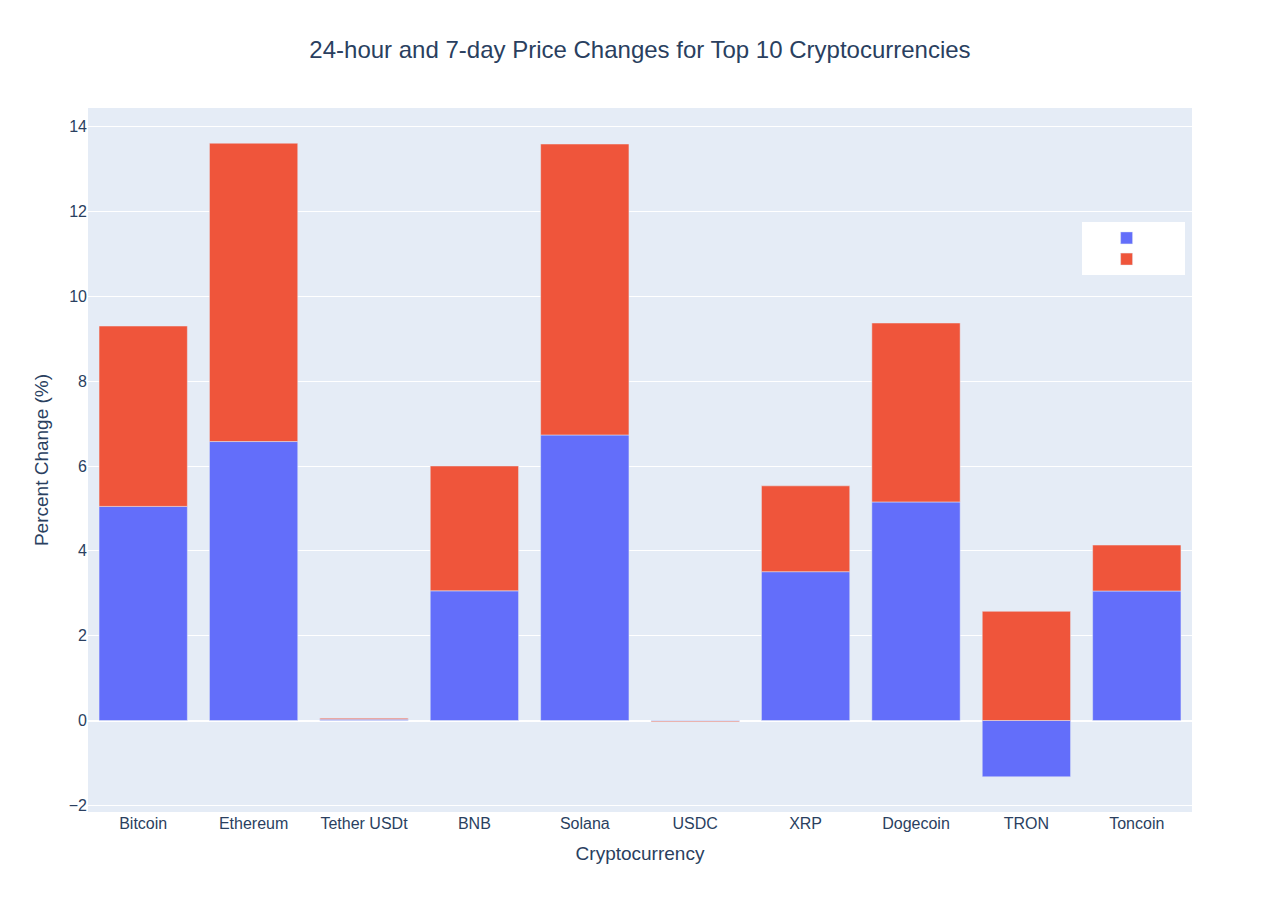
==== crypto_price_changes.html @ 8aa9a709 "pushing changes photo and heatmap" ====
<html>
<head><meta charset="utf-8" /></head>
<body>
    <div>                        <script type="text/javascript">window.PlotlyConfig = {MathJaxConfig: 'local'};</script>
        <script type="text/javascript">/**
* plotly.js v2.32.0
* Copyright 2012-2024, Plotly, Inc.
* All rights reserved.
* Licensed under the MIT license
*/
/*! For license information please see plotly.min.js.LICENSE.txt */
!function(t,e){"object"==typeof exports&&"object"==typeof module?module.exports=e():"function"==typeof define&&define.amd?define([],e):"object"==typeof exports?exports.Plotly=e():t.Plotly=e()}(self,(function(){return function(){var t={79288:function(t,e,r){"use strict";var n=r(3400),i={"X,X div":'direction:ltr;font-family:"Open Sans",verdana,arial,sans-serif;margin:0;padding:0;',"X input,X button":'font-family:"Open Sans",verdana,arial,sans-serif;',"X input:focus,X button:focus":"outline:none;","X a":"text-decoration:none;","X a:hover":"text-decoration:none;","X .crisp":"shape-rendering:crispEdges;","X .user-select-none":"-webkit-user-select:none;-moz-user-select:none;-ms-user-select:none;-o-user-select:none;user-select:none;","X svg":"overflow:hidden;","X svg a":"fill:#447adb;","X svg a:hover":"fill:#3c6dc5;","X .main-svg":"position:absolute;top:0;left:0;pointer-events:none;","X .main-svg .draglayer":"pointer-events:all;","X .cursor-default":"cursor:default;","X .cursor-pointer":"cursor:pointer;","X .cursor-crosshair":"cursor:crosshair;","X .cursor-move":"cursor:move;","X .cursor-col-resize":"cursor:col-resize;","X .cursor-row-resize":"cursor:row-resize;","X .cursor-ns-resize":"cursor:ns-resize;","X .cursor-ew-resize":"cursor:ew-resize;","X .cursor-sw-resize":"cursor:sw-resize;","X .cursor-s-resize":"cursor:s-resize;","X .cursor-se-resize":"cursor:se-resize;","X .cursor-w-resize":"cursor:w-resize;","X .cursor-e-resize":"cursor:e-resize;","X .cursor-nw-resize":"cursor:nw-resize;","X .cursor-n-resize":"cursor:n-resize;","X .cursor-ne-resize":"cursor:ne-resize;","X .cursor-grab":"cursor:-webkit-grab;cursor:grab;","X .modebar":"position:absolute;top:2px;right:2px;","X .ease-bg":"-webkit-transition:background-color .3s ease 0s;-moz-transition:background-color .3s ease 0s;-ms-transition:background-color .3s ease 0s;-o-transition:background-color .3s ease 0s;transition:background-color .3s ease 0s;","X .modebar--hover>:not(.watermark)":"opacity:0;-webkit-transition:opacity .3s ease 0s;-moz-transition:opacity .3s ease 0s;-ms-transition:opacity .3s ease 0s;-o-transition:opacity .3s ease 0s;transition:opacity .3s ease 0s;","X:hover .modebar--hover .modebar-group":"opacity:1;","X .modebar-group":"float:left;display:inline-block;box-sizing:border-box;padding-left:8px;position:relative;vertical-align:middle;white-space:nowrap;","X .modebar-btn":"position:relative;font-size:16px;padding:3px 4px;height:22px;cursor:pointer;line-height:normal;box-sizing:border-box;","X .modebar-btn svg":"position:relative;top:2px;","X .modebar.vertical":"display:flex;flex-direction:column;flex-wrap:wrap;align-content:flex-end;max-height:100%;","X .modebar.vertical svg":"top:-1px;","X .modebar.vertical .modebar-group":"display:block;float:none;padding-left:0px;padding-bottom:8px;","X .modebar.vertical .modebar-group .modebar-btn":"display:block;text-align:center;","X [data-title]:before,X [data-title]:after":"position:absolute;-webkit-transform:translate3d(0, 0, 0);-moz-transform:translate3d(0, 0, 0);-ms-transform:translate3d(0, 0, 0);-o-transform:translate3d(0, 0, 0);transform:translate3d(0, 0, 0);display:none;opacity:0;z-index:1001;pointer-events:none;top:110%;right:50%;","X [data-title]:hover:before,X [data-title]:hover:after":"display:block;opacity:1;","X [data-title]:before":'content:"";position:absolute;background:rgba(0,0,0,0);border:6px solid rgba(0,0,0,0);z-index:1002;margin-top:-12px;border-bottom-color:#69738a;margin-right:-6px;',"X [data-title]:after":"content:attr(data-title);background:#69738a;color:#fff;padding:8px 10px;font-size:12px;line-height:12px;white-space:nowrap;margin-right:-18px;border-radius:2px;","X .vertical [data-title]:before,X .vertical [data-title]:after":"top:0%;right:200%;","X .vertical [data-title]:before":"border:6px solid rgba(0,0,0,0);border-left-color:#69738a;margin-top:8px;margin-right:-30px;",Y:'font-family:"Open Sans",verdana,arial,sans-serif;position:fixed;top:50px;right:20px;z-index:10000;font-size:10pt;max-width:180px;',"Y p":"margin:0;","Y .notifier-note":"min-width:180px;max-width:250px;border:1px solid #fff;z-index:3000;margin:0;background-color:#8c97af;background-color:rgba(140,151,175,.9);color:#fff;padding:10px;overflow-wrap:break-word;word-wrap:break-word;-ms-hyphens:auto;-webkit-hyphens:auto;hyphens:auto;","Y .notifier-close":"color:#fff;opacity:.8;float:right;padding:0 5px;background:none;border:none;font-size:20px;font-weight:bold;line-height:20px;","Y .notifier-close:hover":"color:#444;text-decoration:none;cursor:pointer;"};for(var a in i){var o=a.replace(/^,/," ,").replace(/X/g,".js-plotly-plot .plotly").replace(/Y/g,".plotly-notifier");n.addStyleRule(o,i[a])}},86712:function(t,e,r){"use strict";t.exports=r(84224)},37240:function(t,e,r){"use strict";t.exports=r(51132)},29744:function(t,e,r){"use strict";t.exports=r(94456)},29352:function(t,e,r){"use strict";t.exports=r(67244)},96144:function(t,e,r){"use strict";t.exports=r(97776)},53219:function(t,e,r){"use strict";t.exports=r(61712)},4624:function(t,e,r){"use strict";t.exports=r(95856)},54543:function(t,e,r){"use strict";t.exports=r(54272)},45e3:function(t,e,r){"use strict";t.exports=r(85404)},62300:function(t,e,r){"use strict";t.exports=r(26048)},6920:function(t,e,r){"use strict";t.exports=r(66240)},10264:function(t,e,r){"use strict";t.exports=r(40448)},32016:function(t,e,r){"use strict";t.exports=r(64884)},27528:function(t,e,r){"use strict";t.exports=r(15088)},75556:function(t,e,r){"use strict";t.exports=r(76744)},39204:function(t,e,r){"use strict";t.exports=r(94704)},73996:function(t,e,r){"use strict";t.exports=r(62396)},16489:function(t,e,r){"use strict";t.exports=r(32028)},5e3:function(t,e,r){"use strict";t.exports=r(81932)},77280:function(t,e,r){"use strict";t.exports=r(45536)},33992:function(t,e,r){"use strict";t.exports=r(42600)},17600:function(t,e,r){"use strict";t.exports=r(21536)},49116:function(t,e,r){"use strict";t.exports=r(65664)},46808:function(t,e,r){"use strict";t.exports=r(29044)},36168:function(t,e,r){"use strict";t.exports=r(48928)},13792:function(t,e,r){"use strict";var n=r(32016);n.register([r(37240),r(29352),r(5e3),r(33992),r(17600),r(49116),r(6920),r(67484),r(79440),r(39204),r(83096),r(36168),r(20260),r(63560),r(65832),r(46808),r(73996),r(48824),r(89904),r(25120),r(13752),r(4340),r(62300),r(29800),r(8363),r(54543),r(86636),r(42192),r(32140),r(77280),r(89296),r(56816),r(70192),r(45e3),r(27528),r(84764),r(3920),r(50248),r(4624),r(69967),r(10264),r(86152),r(53219),r(81604),r(63796),r(29744),r(89336),r(86712),r(75556),r(16489),r(97312),r(96144)]),t.exports=n},3920:function(t,e,r){"use strict";t.exports=r(43480)},25120:function(t,e,r){"use strict";t.exports=r(6296)},4340:function(t,e,r){"use strict";t.exports=r(7404)},86152:function(t,e,r){"use strict";t.exports=r(65456)},56816:function(t,e,r){"use strict";t.exports=r(22020)},89296:function(t,e,r){"use strict";t.exports=r(29928)},20260:function(t,e,r){"use strict";t.exports=r(75792)},32140:function(t,e,r){"use strict";t.exports=r(156)},84764:function(t,e,r){"use strict";t.exports=r(45499)},48824:function(t,e,r){"use strict";t.exports=r(3296)},69967:function(t,e,r){"use strict";t.exports=r(4184)},8363:function(t,e,r){"use strict";t.exports=r(36952)},86636:function(t,e,r){"use strict";t.exports=r(38983)},70192:function(t,e,r){"use strict";t.exports=r(11572)},81604:function(t,e,r){"use strict";t.exports=r(76924)},63796:function(t,e,r){"use strict";t.exports=r(62944)},89336:function(t,e,r){"use strict";t.exports=r(95443)},67484:function(t,e,r){"use strict";t.exports=r(34864)},97312:function(t,e,r){"use strict";t.exports=r(76272)},42192:function(t,e,r){"use strict";t.exports=r(97924)},29800:function(t,e,r){"use strict";t.exports=r(15436)},63560:function(t,e,r){"use strict";t.exports=r(5621)},89904:function(t,e,r){"use strict";t.exports=r(91304)},50248:function(t,e,r){"use strict";t.exports=r(41724)},65832:function(t,e,r){"use strict";t.exports=r(31991)},79440:function(t,e,r){"use strict";t.exports=r(22869)},13752:function(t,e,r){"use strict";t.exports=r(67776)},83096:function(t,e,r){"use strict";t.exports=r(95952)},72196:function(t){"use strict";t.exports=[{path:"",backoff:0},{path:"M-2.4,-3V3L0.6,0Z",backoff:.6},{path:"M-3.7,-2.5V2.5L1.3,0Z",backoff:1.3},{path:"M-4.45,-3L-1.65,-0.2V0.2L-4.45,3L1.55,0Z",backoff:1.55},{path:"M-2.2,-2.2L-0.2,-0.2V0.2L-2.2,2.2L-1.4,3L1.6,0L-1.4,-3Z",backoff:1.6},{path:"M-4.4,-2.1L-0.6,-0.2V0.2L-4.4,2.1L-4,3L2,0L-4,-3Z",backoff:2},{path:"M2,0A2,2 0 1,1 0,-2A2,2 0 0,1 2,0Z",backoff:0,noRotate:!0},{path:"M2,2V-2H-2V2Z",backoff:0,noRotate:!0}]},13916:function(t,e,r){"use strict";var n=r(72196),i=r(25376),a=r(33816),o=r(31780).templatedArray;r(36208),t.exports=o("annotation",{visible:{valType:"boolean",dflt:!0,editType:"calc+arraydraw"},text:{valType:"string",editType:"calc+arraydraw"},textangle:{valType:"angle",dflt:0,editType:"calc+arraydraw"},font:i({editType:"calc+arraydraw",colorEditType:"arraydraw"}),width:{valType:"number",min:1,dflt:null,editType:"calc+arraydraw"},height:{valType:"number",min:1,dflt:null,editType:"calc+arraydraw"},opacity:{valType:"number",min:0,max:1,dflt:1,editType:"arraydraw"},align:{valType:"enumerated",values:["left","center","right"],dflt:"center",editType:"arraydraw"},valign:{valType:"enumerated",values:["top","middle","bottom"],dflt:"middle",editType:"arraydraw"},bgcolor:{valType:"color",dflt:"rgba(0,0,0,0)",editType:"arraydraw"},bordercolor:{valType:"color",dflt:"rgba(0,0,0,0)",editType:"arraydraw"},borderpad:{valType:"number",min:0,dflt:1,editType:"calc+arraydraw"},borderwidth:{valType:"number",min:0,dflt:1,editType:"calc+arraydraw"},showarrow:{valType:"boolean",dflt:!0,editType:"calc+arraydraw"},arrowcolor:{valType:"color",editType:"arraydraw"},arrowhead:{valType:"integer",min:0,max:n.length,dflt:1,editType:"arraydraw"},startarrowhead:{valType:"integer",min:0,max:n.length,dflt:1,editType:"arraydraw"},arrowside:{valType:"flaglist",flags:["end","start"],extras:["none"],dflt:"end",editType:"arraydraw"},arrowsize:{valType:"number",min:.3,dflt:1,editType:"calc+arraydraw"},startarrowsize:{valType:"number",min:.3,dflt:1,editType:"calc+arraydraw"},arrowwidth:{valType:"number",min:.1,editType:"calc+arraydraw"},standoff:{valType:"number",min:0,dflt:0,editType:"calc+arraydraw"},startstandoff:{valType:"number",min:0,dflt:0,editType:"calc+arraydraw"},ax:{valType:"any",editType:"calc+arraydraw"},ay:{valType:"any",editType:"calc+arraydraw"},axref:{valType:"enumerated",dflt:"pixel",values:["pixel",a.idRegex.x.toString()],editType:"calc"},ayref:{valType:"enumerated",dflt:"pixel",values:["pixel",a.idRegex.y.toString()],editType:"calc"},xref:{valType:"enumerated",values:["paper",a.idRegex.x.toString()],editType:"calc"},x:{valType:"any",editType:"calc+arraydraw"},xanchor:{valType:"enumerated",values:["auto","left","center","right"],dflt:"auto",editType:"calc+arraydraw"},xshift:{valType:"number",dflt:0,editType:"calc+arraydraw"},yref:{valType:"enumerated",values:["paper",a.idRegex.y.toString()],editType:"calc"},y:{valType:"any",editType:"calc+arraydraw"},yanchor:{valType:"enumerated",values:["auto","top","middle","bottom"],dflt:"auto",editType:"calc+arraydraw"},yshift:{valType:"number",dflt:0,editType:"calc+arraydraw"},clicktoshow:{valType:"enumerated",values:[!1,"onoff","onout"],dflt:!1,editType:"arraydraw"},xclick:{valType:"any",editType:"arraydraw"},yclick:{valType:"any",editType:"arraydraw"},hovertext:{valType:"string",editType:"arraydraw"},hoverlabel:{bgcolor:{valType:"color",editType:"arraydraw"},bordercolor:{valType:"color",editType:"arraydraw"},font:i({editType:"arraydraw"}),editType:"arraydraw"},captureevents:{valType:"boolean",editType:"arraydraw"},editType:"calc",_deprecated:{ref:{valType:"string",editType:"calc"}}})},90272:function(t,e,r){"use strict";var n=r(3400),i=r(54460),a=r(23816).draw;function o(t){var e=t._fullLayout;n.filterVisible(e.annotations).forEach((function(e){var r=i.getFromId(t,e.xref),n=i.getFromId(t,e.yref),a=i.getRefType(e.xref),o=i.getRefType(e.yref);e._extremes={},"range"===a&&s(e,r),"range"===o&&s(e,n)}))}function s(t,e){var r,n=e._id,a=n.charAt(0),o=t[a],s=t["a"+a],l=t[a+"ref"],u=t["a"+a+"ref"],c=t["_"+a+"padplus"],f=t["_"+a+"padminus"],h={x:1,y:-1}[a]*t[a+"shift"],p=3*t.arrowsize*t.arrowwidth||0,d=p+h,v=p-h,g=3*t.startarrowsize*t.arrowwidth||0,y=g+h,m=g-h;if(u===l){var x=i.findExtremes(e,[e.r2c(o)],{ppadplus:d,ppadminus:v}),b=i.findExtremes(e,[e.r2c(s)],{ppadplus:Math.max(c,y),ppadminus:Math.max(f,m)});r={min:[x.min[0],b.min[0]],max:[x.max[0],b.max[0]]}}else y=s?y+s:y,m=s?m-s:m,r=i.findExtremes(e,[e.r2c(o)],{ppadplus:Math.max(c,d,y),ppadminus:Math.max(f,v,m)});t._extremes[n]=r}t.exports=function(t){var e=t._fullLayout;if(n.filterVisible(e.annotations).length&&t._fullData.length)return n.syncOrAsync([a,o],t)}},42300:function(t,e,r){"use strict";var n=r(3400),i=r(24040),a=r(31780).arrayEditor;function o(t,e){var r,n,i,a,o,l,u,c=t._fullLayout.annotations,f=[],h=[],p=[],d=(e||[]).length;for(r=0;r<c.length;r++)if(a=(i=c[r]).clicktoshow){for(n=0;n<d;n++)if(l=(o=e[n]).xaxis,u=o.yaxis,l._id===i.xref&&u._id===i.yref&&l.d2r(o.x)===s(i._xclick,l)&&u.d2r(o.y)===s(i._yclick,u)){(i.visible?"onout"===a?h:p:f).push(r);break}n===d&&i.visible&&"onout"===a&&h.push(r)}return{on:f,off:h,explicitOff:p}}function s(t,e){return"log"===e.type?e.l2r(t):e.d2r(t)}t.exports={hasClickToShow:function(t,e){var r=o(t,e);return r.on.length>0||r.explicitOff.length>0},onClick:function(t,e){var r,s,l=o(t,e),u=l.on,c=l.off.concat(l.explicitOff),f={},h=t._fullLayout.annotations;if(u.length||c.length){for(r=0;r<u.length;r++)(s=a(t.layout,"annotations",h[u[r]])).modifyItem("visible",!0),n.extendFlat(f,s.getUpdateObj());for(r=0;r<c.length;r++)(s=a(t.layout,"annotations",h[c[r]])).modifyItem("visible",!1),n.extendFlat(f,s.getUpdateObj());return i.call("update",t,{},f)}}}},87192:function(t,e,r){"use strict";var n=r(3400),i=r(76308);t.exports=function(t,e,r,a){a("opacity");var o=a("bgcolor"),s=a("bordercolor"),l=i.opacity(s);a("borderpad");var u=a("borderwidth"),c=a("showarrow");if(a("text",c?" ":r._dfltTitle.annotation),a("textangle"),n.coerceFont(a,"font",r.font),a("width"),a("align"),a("height")&&a("valign"),c){var f,h,p=a("arrowside");-1!==p.indexOf("end")&&(f=a("arrowhead"),h=a("arrowsize")),-1!==p.indexOf("start")&&(a("startarrowhead",f),a("startarrowsize",h)),a("arrowcolor",l?e.bordercolor:i.defaultLine),a("arrowwidth",2*(l&&u||1)),a("standoff"),a("startstandoff")}var d=a("hovertext"),v=r.hoverlabel||{};if(d){var g=a("hoverlabel.bgcolor",v.bgcolor||(i.opacity(o)?i.rgb(o):i.defaultLine)),y=a("hoverlabel.bordercolor",v.bordercolor||i.contrast(g)),m=n.extendFlat({},v.font);m.color||(m.color=y),n.coerceFont(a,"hoverlabel.font",m)}a("captureevents",!!d)}},26828:function(t,e,r){"use strict";var n=r(38248),i=r(36896);t.exports=function(t,e,r,a){e=e||{};var o="log"===r&&"linear"===e.type,s="linear"===r&&"log"===e.type;if(o||s)for(var l,u,c=t._fullLayout.annotations,f=e._id.charAt(0),h=0;h<c.length;h++)l=c[h],u="annotations["+h+"].",l[f+"ref"]===e._id&&p(f),l["a"+f+"ref"]===e._id&&p("a"+f);function p(t){var r=l[t],s=null;s=o?i(r,e.range):Math.pow(10,r),n(s)||(s=null),a(u+t,s)}}},45216:function(t,e,r){"use strict";var n=r(3400),i=r(54460),a=r(51272),o=r(87192),s=r(13916);function l(t,e,r){function a(r,i){return n.coerce(t,e,s,r,i)}var l=a("visible"),u=a("clicktoshow");if(l||u){o(t,e,r,a);for(var c=e.showarrow,f=["x","y"],h=[-10,-30],p={_fullLayout:r},d=0;d<2;d++){var v=f[d],g=i.coerceRef(t,e,p,v,"","paper");if("paper"!==g&&i.getFromId(p,g)._annIndices.push(e._index),i.coercePosition(e,p,a,g,v,.5),c){var y="a"+v,m=i.coerceRef(t,e,p,y,"pixel",["pixel","paper"]);"pixel"!==m&&m!==g&&(m=e[y]="pixel");var x="pixel"===m?h[d]:.4;i.coercePosition(e,p,a,m,y,x)}a(v+"anchor"),a(v+"shift")}if(n.noneOrAll(t,e,["x","y"]),c&&n.noneOrAll(t,e,["ax","ay"]),u){var b=a("xclick"),_=a("yclick");e._xclick=void 0===b?e.x:i.cleanPosition(b,p,e.xref),e._yclick=void 0===_?e.y:i.cleanPosition(_,p,e.yref)}}}t.exports=function(t,e){a(t,e,{name:"annotations",handleItemDefaults:l})}},23816:function(t,e,r){"use strict";var n=r(33428),i=r(24040),a=r(7316),o=r(3400),s=o.strTranslate,l=r(54460),u=r(76308),c=r(43616),f=r(93024),h=r(72736),p=r(93972),d=r(86476),v=r(31780).arrayEditor,g=r(33652);function y(t,e){var r=t._fullLayout.annotations[e]||{},n=l.getFromId(t,r.xref),i=l.getFromId(t,r.yref);n&&n.setScale(),i&&i.setScale(),x(t,r,e,!1,n,i)}function m(t,e,r,n,i){var a=i[r],o=i[r+"ref"],s=-1!==r.indexOf("y"),u="domain"===l.getRefType(o),c=s?n.h:n.w;return t?u?a+(s?-e:e)/t._length:t.p2r(t.r2p(a)+e):a+(s?-e:e)/c}function x(t,e,r,a,y,x){var b,_,w=t._fullLayout,T=t._fullLayout._size,k=t._context.edits;a?(b="annotation-"+a,_=a+".annotations"):(b="annotation",_="annotations");var A=v(t.layout,_,e),M=A.modifyBase,S=A.modifyItem,E=A.getUpdateObj;w._infolayer.selectAll("."+b+'[data-index="'+r+'"]').remove();var L="clip"+w._uid+"_ann"+r;if(e._input&&!1!==e.visible){var C={x:{},y:{}},P=+e.textangle||0,O=w._infolayer.append("g").classed(b,!0).attr("data-index",String(r)).style("opacity",e.opacity),I=O.append("g").classed("annotation-text-g",!0),z=k[e.showarrow?"annotationTail":"annotationPosition"],D=e.captureevents||k.annotationText||z,R=I.append("g").style("pointer-events",D?"all":null).call(p,"pointer").on("click",(function(){t._dragging=!1,t.emit("plotly_clickannotation",W(n.event))}));e.hovertext&&R.on("mouseover",(function(){var r=e.hoverlabel,n=r.font,i=this.getBoundingClientRect(),a=t.getBoundingClientRect();f.loneHover({x0:i.left-a.left,x1:i.right-a.left,y:(i.top+i.bottom)/2-a.top,text:e.hovertext,color:r.bgcolor,borderColor:r.bordercolor,fontFamily:n.family,fontSize:n.size,fontColor:n.color,fontWeight:n.weight,fontStyle:n.style,fontVariant:n.variant},{container:w._hoverlayer.node(),outerContainer:w._paper.node(),gd:t})})).on("mouseout",(function(){f.loneUnhover(w._hoverlayer.node())}));var F=e.borderwidth,B=e.borderpad,N=F+B,j=R.append("rect").attr("class","bg").style("stroke-width",F+"px").call(u.stroke,e.bordercolor).call(u.fill,e.bgcolor),U=e.width||e.height,V=w._topclips.selectAll("#"+L).data(U?[0]:[]);V.enter().append("clipPath").classed("annclip",!0).attr("id",L).append("rect"),V.exit().remove();var q=e.font,H=w._meta?o.templateString(e.text,w._meta):e.text,G=R.append("text").classed("annotation-text",!0).text(H);k.annotationText?G.call(h.makeEditable,{delegate:R,gd:t}).call(Y).on("edit",(function(r){e.text=r,this.call(Y),S("text",r),y&&y.autorange&&M(y._name+".autorange",!0),x&&x.autorange&&M(x._name+".autorange",!0),i.call("_guiRelayout",t,E())})):G.call(Y)}else n.selectAll("#"+L).remove();function W(t){var n={index:r,annotation:e._input,fullAnnotation:e,event:t};return a&&(n.subplotId=a),n}function Y(r){return r.call(c.font,q).attr({"text-anchor":{left:"start",right:"end"}[e.align]||"middle"}),h.convertToTspans(r,t,X),r}function X(){var r=G.selectAll("a");1===r.size()&&r.text()===G.text()&&R.insert("a",":first-child").attr({"xlink:xlink:href":r.attr("xlink:href"),"xlink:xlink:show":r.attr("xlink:show")}).style({cursor:"pointer"}).node().appendChild(j.node());var n=R.select(".annotation-text-math-group"),f=!n.empty(),v=c.bBox((f?n:G).node()),b=v.width,_=v.height,A=e.width||b,D=e.height||_,B=Math.round(A+2*N),q=Math.round(D+2*N);function H(t,e){return"auto"===e&&(e=t<1/3?"left":t>2/3?"right":"center"),{center:0,middle:0,left:.5,bottom:-.5,right:-.5,top:.5}[e]}for(var Y=!1,X=["x","y"],Z=0;Z<X.length;Z++){var K,J,$,Q,tt,et=X[Z],rt=e[et+"ref"]||et,nt=e["a"+et+"ref"],it={x:y,y:x}[et],at=(P+("x"===et?0:-90))*Math.PI/180,ot=B*Math.cos(at),st=q*Math.sin(at),lt=Math.abs(ot)+Math.abs(st),ut=e[et+"anchor"],ct=e[et+"shift"]*("x"===et?1:-1),ft=C[et],ht=l.getRefType(rt);if(it&&"domain"!==ht){var pt=it.r2fraction(e[et]);(pt<0||pt>1)&&(nt===rt?((pt=it.r2fraction(e["a"+et]))<0||pt>1)&&(Y=!0):Y=!0),K=it._offset+it.r2p(e[et]),Q=.5}else{var dt="domain"===ht;"x"===et?($=e[et],K=dt?it._offset+it._length*$:K=T.l+T.w*$):($=1-e[et],K=dt?it._offset+it._length*$:K=T.t+T.h*$),Q=e.showarrow?.5:$}if(e.showarrow){ft.head=K;var vt=e["a"+et];if(tt=ot*H(.5,e.xanchor)-st*H(.5,e.yanchor),nt===rt){var gt=l.getRefType(nt);"domain"===gt?("y"===et&&(vt=1-vt),ft.tail=it._offset+it._length*vt):"paper"===gt?"y"===et?(vt=1-vt,ft.tail=T.t+T.h*vt):ft.tail=T.l+T.w*vt:ft.tail=it._offset+it.r2p(vt),J=tt}else ft.tail=K+vt,J=tt+vt;ft.text=ft.tail+tt;var yt=w["x"===et?"width":"height"];if("paper"===rt&&(ft.head=o.constrain(ft.head,1,yt-1)),"pixel"===nt){var mt=-Math.max(ft.tail-3,ft.text),xt=Math.min(ft.tail+3,ft.text)-yt;mt>0?(ft.tail+=mt,ft.text+=mt):xt>0&&(ft.tail-=xt,ft.text-=xt)}ft.tail+=ct,ft.head+=ct}else J=tt=lt*H(Q,ut),ft.text=K+tt;ft.text+=ct,tt+=ct,J+=ct,e["_"+et+"padplus"]=lt/2+J,e["_"+et+"padminus"]=lt/2-J,e["_"+et+"size"]=lt,e["_"+et+"shift"]=tt}if(Y)R.remove();else{var bt=0,_t=0;if("left"!==e.align&&(bt=(A-b)*("center"===e.align?.5:1)),"top"!==e.valign&&(_t=(D-_)*("middle"===e.valign?.5:1)),f)n.select("svg").attr({x:N+bt-1,y:N+_t}).call(c.setClipUrl,U?L:null,t);else{var wt=N+_t-v.top,Tt=N+bt-v.left;G.call(h.positionText,Tt,wt).call(c.setClipUrl,U?L:null,t)}V.select("rect").call(c.setRect,N,N,A,D),j.call(c.setRect,F/2,F/2,B-F,q-F),R.call(c.setTranslate,Math.round(C.x.text-B/2),Math.round(C.y.text-q/2)),I.attr({transform:"rotate("+P+","+C.x.text+","+C.y.text+")"});var kt,At=function(r,n){O.selectAll(".annotation-arrow-g").remove();var l=C.x.head,f=C.y.head,h=C.x.tail+r,p=C.y.tail+n,v=C.x.text+r,b=C.y.text+n,_=o.rotationXYMatrix(P,v,b),w=o.apply2DTransform(_),A=o.apply2DTransform2(_),L=+j.attr("width"),z=+j.attr("height"),D=v-.5*L,F=D+L,B=b-.5*z,N=B+z,U=[[D,B,D,N],[D,N,F,N],[F,N,F,B],[F,B,D,B]].map(A);if(!U.reduce((function(t,e){return t^!!o.segmentsIntersect(l,f,l+1e6,f+1e6,e[0],e[1],e[2],e[3])}),!1)){U.forEach((function(t){var e=o.segmentsIntersect(h,p,l,f,t[0],t[1],t[2],t[3]);e&&(h=e.x,p=e.y)}));var V=e.arrowwidth,q=e.arrowcolor,H=e.arrowside,G=O.append("g").style({opacity:u.opacity(q)}).classed("annotation-arrow-g",!0),W=G.append("path").attr("d","M"+h+","+p+"L"+l+","+f).style("stroke-width",V+"px").call(u.stroke,u.rgb(q));if(g(W,H,e),k.annotationPosition&&W.node().parentNode&&!a){var Y=l,X=f;if(e.standoff){var Z=Math.sqrt(Math.pow(l-h,2)+Math.pow(f-p,2));Y+=e.standoff*(h-l)/Z,X+=e.standoff*(p-f)/Z}var K,J,$=G.append("path").classed("annotation-arrow",!0).classed("anndrag",!0).classed("cursor-move",!0).attr({d:"M3,3H-3V-3H3ZM0,0L"+(h-Y)+","+(p-X),transform:s(Y,X)}).style("stroke-width",V+6+"px").call(u.stroke,"rgba(0,0,0,0)").call(u.fill,"rgba(0,0,0,0)");d.init({element:$.node(),gd:t,prepFn:function(){var t=c.getTranslate(R);K=t.x,J=t.y,y&&y.autorange&&M(y._name+".autorange",!0),x&&x.autorange&&M(x._name+".autorange",!0)},moveFn:function(t,r){var n=w(K,J),i=n[0]+t,a=n[1]+r;R.call(c.setTranslate,i,a),S("x",m(y,t,"x",T,e)),S("y",m(x,r,"y",T,e)),e.axref===e.xref&&S("ax",m(y,t,"ax",T,e)),e.ayref===e.yref&&S("ay",m(x,r,"ay",T,e)),G.attr("transform",s(t,r)),I.attr({transform:"rotate("+P+","+i+","+a+")"})},doneFn:function(){i.call("_guiRelayout",t,E());var e=document.querySelector(".js-notes-box-panel");e&&e.redraw(e.selectedObj)}})}}};e.showarrow&&At(0,0),z&&d.init({element:R.node(),gd:t,prepFn:function(){kt=I.attr("transform")},moveFn:function(t,r){var n="pointer";if(e.showarrow)e.axref===e.xref?S("ax",m(y,t,"ax",T,e)):S("ax",e.ax+t),e.ayref===e.yref?S("ay",m(x,r,"ay",T.w,e)):S("ay",e.ay+r),At(t,r);else{if(a)return;var i,o;if(y)i=m(y,t,"x",T,e);else{var l=e._xsize/T.w,u=e.x+(e._xshift-e.xshift)/T.w-l/2;i=d.align(u+t/T.w,l,0,1,e.xanchor)}if(x)o=m(x,r,"y",T,e);else{var c=e._ysize/T.h,f=e.y-(e._yshift+e.yshift)/T.h-c/2;o=d.align(f-r/T.h,c,0,1,e.yanchor)}S("x",i),S("y",o),y&&x||(n=d.getCursor(y?.5:i,x?.5:o,e.xanchor,e.yanchor))}I.attr({transform:s(t,r)+kt}),p(R,n)},clickFn:function(r,n){e.captureevents&&t.emit("plotly_clickannotation",W(n))},doneFn:function(){p(R),i.call("_guiRelayout",t,E());var e=document.querySelector(".js-notes-box-panel");e&&e.redraw(e.selectedObj)}})}}}t.exports={draw:function(t){var e=t._fullLayout;e._infolayer.selectAll(".annotation").remove();for(var r=0;r<e.annotations.length;r++)e.annotations[r].visible&&y(t,r);return a.previousPromises(t)},drawOne:y,drawRaw:x}},33652:function(t,e,r){"use strict";var n=r(33428),i=r(76308),a=r(72196),o=r(3400),s=o.strScale,l=o.strRotate,u=o.strTranslate;t.exports=function(t,e,r){var o,c,f,h,p=t.node(),d=a[r.arrowhead||0],v=a[r.startarrowhead||0],g=(r.arrowwidth||1)*(r.arrowsize||1),y=(r.arrowwidth||1)*(r.startarrowsize||1),m=e.indexOf("start")>=0,x=e.indexOf("end")>=0,b=d.backoff*g+r.standoff,_=v.backoff*y+r.startstandoff;if("line"===p.nodeName){o={x:+t.attr("x1"),y:+t.attr("y1")},c={x:+t.attr("x2"),y:+t.attr("y2")};var w=o.x-c.x,T=o.y-c.y;if(h=(f=Math.atan2(T,w))+Math.PI,b&&_&&b+_>Math.sqrt(w*w+T*T))return void z();if(b){if(b*b>w*w+T*T)return void z();var k=b*Math.cos(f),A=b*Math.sin(f);c.x+=k,c.y+=A,t.attr({x2:c.x,y2:c.y})}if(_){if(_*_>w*w+T*T)return void z();var M=_*Math.cos(f),S=_*Math.sin(f);o.x-=M,o.y-=S,t.attr({x1:o.x,y1:o.y})}}else if("path"===p.nodeName){var E=p.getTotalLength(),L="";if(E<b+_)return void z();var C=p.getPointAtLength(0),P=p.getPointAtLength(.1);f=Math.atan2(C.y-P.y,C.x-P.x),o=p.getPointAtLength(Math.min(_,E)),L="0px,"+_+"px,";var O=p.getPointAtLength(E),I=p.getPointAtLength(E-.1);h=Math.atan2(O.y-I.y,O.x-I.x),c=p.getPointAtLength(Math.max(0,E-b)),L+=E-(L?_+b:b)+"px,"+E+"px",t.style("stroke-dasharray",L)}function z(){t.style("stroke-dasharray","0px,100px")}function D(e,a,o,c){e.path&&(e.noRotate&&(o=0),n.select(p.parentNode).append("path").attr({class:t.attr("class"),d:e.path,transform:u(a.x,a.y)+l(180*o/Math.PI)+s(c)}).style({fill:i.rgb(r.arrowcolor),"stroke-width":0}))}m&&D(v,o,f,y),x&&D(d,c,h,g)}},79180:function(t,e,r){"use strict";var n=r(23816),i=r(42300);t.exports={moduleType:"component",name:"annotations",layoutAttributes:r(13916),supplyLayoutDefaults:r(45216),includeBasePlot:r(36632)("annotations"),calcAutorange:r(90272),draw:n.draw,drawOne:n.drawOne,drawRaw:n.drawRaw,hasClickToShow:i.hasClickToShow,onClick:i.onClick,convertCoords:r(26828)}},45899:function(t,e,r){"use strict";var n=r(13916),i=r(67824).overrideAll,a=r(31780).templatedArray;t.exports=i(a("annotation",{visible:n.visible,x:{valType:"any"},y:{valType:"any"},z:{valType:"any"},ax:{valType:"number"},ay:{valType:"number"},xanchor:n.xanchor,xshift:n.xshift,yanchor:n.yanchor,yshift:n.yshift,text:n.text,textangle:n.textangle,font:n.font,width:n.width,height:n.height,opacity:n.opacity,align:n.align,valign:n.valign,bgcolor:n.bgcolor,bordercolor:n.bordercolor,borderpad:n.borderpad,borderwidth:n.borderwidth,showarrow:n.showarrow,arrowcolor:n.arrowcolor,arrowhead:n.arrowhead,startarrowhead:n.startarrowhead,arrowside:n.arrowside,arrowsize:n.arrowsize,startarrowsize:n.startarrowsize,arrowwidth:n.arrowwidth,standoff:n.standoff,startstandoff:n.startstandoff,hovertext:n.hovertext,hoverlabel:n.hoverlabel,captureevents:n.captureevents}),"calc","from-root")},42456:function(t,e,r){"use strict";var n=r(3400),i=r(54460);function a(t,e){var r=e.fullSceneLayout.domain,a=e.fullLayout._size,o={pdata:null,type:"linear",autorange:!1,range:[-1/0,1/0]};t._xa={},n.extendFlat(t._xa,o),i.setConvert(t._xa),t._xa._offset=a.l+r.x[0]*a.w,t._xa.l2p=function(){return.5*(1+t._pdata[0]/t._pdata[3])*a.w*(r.x[1]-r.x[0])},t._ya={},n.extendFlat(t._ya,o),i.setConvert(t._ya),t._ya._offset=a.t+(1-r.y[1])*a.h,t._ya.l2p=function(){return.5*(1-t._pdata[1]/t._pdata[3])*a.h*(r.y[1]-r.y[0])}}t.exports=function(t){for(var e=t.fullSceneLayout.annotations,r=0;r<e.length;r++)a(e[r],t);t.fullLayout._infolayer.selectAll(".annotation-"+t.id).remove()}},52808:function(t,e,r){"use strict";var n=r(3400),i=r(54460),a=r(51272),o=r(87192),s=r(45899);function l(t,e,r,a){function l(r,i){return n.coerce(t,e,s,r,i)}function u(t){var n=t+"axis",a={_fullLayout:{}};return a._fullLayout[n]=r[n],i.coercePosition(e,a,l,t,t,.5)}l("visible")&&(o(t,e,a.fullLayout,l),u("x"),u("y"),u("z"),n.noneOrAll(t,e,["x","y","z"]),e.xref="x",e.yref="y",e.zref="z",l("xanchor"),l("yanchor"),l("xshift"),l("yshift"),e.showarrow&&(e.axref="pixel",e.ayref="pixel",l("ax",-10),l("ay",-30),n.noneOrAll(t,e,["ax","ay"])))}t.exports=function(t,e,r){a(t,e,{name:"annotations",handleItemDefaults:l,fullLayout:r.fullLayout})}},71836:function(t,e,r){"use strict";var n=r(23816).drawRaw,i=r(94424),a=["x","y","z"];t.exports=function(t){for(var e=t.fullSceneLayout,r=t.dataScale,o=e.annotations,s=0;s<o.length;s++){for(var l=o[s],u=!1,c=0;c<3;c++){var f=a[c],h=l[f],p=e[f+"axis"].r2fraction(h);if(p<0||p>1){u=!0;break}}u?t.fullLayout._infolayer.select(".annotation-"+t.id+'[data-index="'+s+'"]').remove():(l._pdata=i(t.glplot.cameraParams,[e.xaxis.r2l(l.x)*r[0],e.yaxis.r2l(l.y)*r[1],e.zaxis.r2l(l.z)*r[2]]),n(t.graphDiv,l,s,t.id,l._xa,l._ya))}}},56864:function(t,e,r){"use strict";var n=r(24040),i=r(3400);t.exports={moduleType:"component",name:"annotations3d",schema:{subplots:{scene:{annotations:r(45899)}}},layoutAttributes:r(45899),handleDefaults:r(52808),includeBasePlot:function(t,e){var r=n.subplotsRegistry.gl3d;if(r)for(var a=r.attrRegex,o=Object.keys(t),s=0;s<o.length;s++){var l=o[s];a.test(l)&&(t[l].annotations||[]).length&&(i.pushUnique(e._basePlotModules,r),i.pushUnique(e._subplots.gl3d,l))}},convert:r(42456),draw:r(71836)}},54976:function(t,e,r){"use strict";t.exports=r(38700),r(15168),r(67020),r(89792),r(55668),r(65168),r(2084),r(26368),r(24747),r(65616),r(30632),r(73040),r(1104),r(51456),r(4592),r(45348)},97776:function(t,e,r){"use strict";var n=r(54976),i=r(3400),a=r(39032),o=a.EPOCHJD,s=a.ONEDAY,l={valType:"enumerated",values:i.sortObjectKeys(n.calendars),editType:"calc",dflt:"gregorian"},u=function(t,e,r,n){var a={};return a[r]=l,i.coerce(t,e,a,r,n)},c="##",f={d:{0:"dd","-":"d"},e:{0:"d","-":"d"},a:{0:"D","-":"D"},A:{0:"DD","-":"DD"},j:{0:"oo","-":"o"},W:{0:"ww","-":"w"},m:{0:"mm","-":"m"},b:{0:"M","-":"M"},B:{0:"MM","-":"MM"},y:{0:"yy","-":"yy"},Y:{0:"yyyy","-":"yyyy"},U:c,w:c,c:{0:"D M d %X yyyy","-":"D M d %X yyyy"},x:{0:"mm/dd/yyyy","-":"mm/dd/yyyy"}},h={};function p(t){var e=h[t];return e||(h[t]=n.instance(t))}function d(t){return i.extendFlat({},l,{description:t})}function v(t){return"Sets the calendar system to use with `"+t+"` date data."}var g={xcalendar:d(v("x"))},y=i.extendFlat({},g,{ycalendar:d(v("y"))}),m=i.extendFlat({},y,{zcalendar:d(v("z"))}),x=d(["Sets the calendar system to use for `range` and `tick0`","if this is a date axis. This does not set the calendar for","interpreting data on this axis, that's specified in the trace","or via the global `layout.calendar`"].join(" "));t.exports={moduleType:"component",name:"calendars",schema:{traces:{scatter:y,bar:y,box:y,heatmap:y,contour:y,histogram:y,histogram2d:y,histogram2dcontour:y,scatter3d:m,surface:m,mesh3d:m,scattergl:y,ohlc:g,candlestick:g},layout:{calendar:d(["Sets the default calendar system to use for interpreting and","displaying dates throughout the plot."].join(" "))},subplots:{xaxis:{calendar:x},yaxis:{calendar:x},scene:{xaxis:{calendar:x},yaxis:{calendar:x},zaxis:{calendar:x}},polar:{radialaxis:{calendar:x}}},transforms:{filter:{valuecalendar:d(["WARNING: All transforms are deprecated and may be removed from the API in next major version.","Sets the calendar system to use for `value`, if it is a date."].join(" ")),targetcalendar:d(["WARNING: All transforms are deprecated and may be removed from the API in next major version.","Sets the calendar system to use for `target`, if it is an","array of dates. If `target` is a string (eg *x*) we use the","corresponding trace attribute (eg `xcalendar`) if it exists,","even if `targetcalendar` is provided."].join(" "))}}},layoutAttributes:l,handleDefaults:u,handleTraceDefaults:function(t,e,r,n){for(var i=0;i<r.length;i++)u(t,e,r[i]+"calendar",n.calendar)},CANONICAL_SUNDAY:{chinese:"2000-01-02",coptic:"2000-01-03",discworld:"2000-01-03",ethiopian:"2000-01-05",hebrew:"5000-01-01",islamic:"1000-01-02",julian:"2000-01-03",mayan:"5000-01-01",nanakshahi:"1000-01-05",nepali:"2000-01-05",persian:"1000-01-01",jalali:"1000-01-01",taiwan:"1000-01-04",thai:"2000-01-04",ummalqura:"1400-01-06"},CANONICAL_TICK:{chinese:"2000-01-01",coptic:"2000-01-01",discworld:"2000-01-01",ethiopian:"2000-01-01",hebrew:"5000-01-01",islamic:"1000-01-01",julian:"2000-01-01",mayan:"5000-01-01",nanakshahi:"1000-01-01",nepali:"2000-01-01",persian:"1000-01-01",jalali:"1000-01-01",taiwan:"1000-01-01",thai:"2000-01-01",ummalqura:"1400-01-01"},DFLTRANGE:{chinese:["2000-01-01","2001-01-01"],coptic:["1700-01-01","1701-01-01"],discworld:["1800-01-01","1801-01-01"],ethiopian:["2000-01-01","2001-01-01"],hebrew:["5700-01-01","5701-01-01"],islamic:["1400-01-01","1401-01-01"],julian:["2000-01-01","2001-01-01"],mayan:["5200-01-01","5201-01-01"],nanakshahi:["0500-01-01","0501-01-01"],nepali:["2000-01-01","2001-01-01"],persian:["1400-01-01","1401-01-01"],jalali:["1400-01-01","1401-01-01"],taiwan:["0100-01-01","0101-01-01"],thai:["2500-01-01","2501-01-01"],ummalqura:["1400-01-01","1401-01-01"]},getCal:p,worldCalFmt:function(t,e,r){for(var n,i,a,l,u,h=Math.floor((e+.05)/s)+o,d=p(r).fromJD(h),v=0;-1!==(v=t.indexOf("%",v));)"0"===(n=t.charAt(v+1))||"-"===n||"_"===n?(a=3,i=t.charAt(v+2),"_"===n&&(n="-")):(i=n,n="0",a=2),(l=f[i])?(u=l===c?c:d.formatDate(l[n]),t=t.substr(0,v)+u+t.substr(v+a),v+=u.length):v+=a;return t}}},22548:function(t,e){"use strict";e.defaults=["#1f77b4","#ff7f0e","#2ca02c","#d62728","#9467bd","#8c564b","#e377c2","#7f7f7f","#bcbd22","#17becf"],e.defaultLine="#444",e.lightLine="#eee",e.background="#fff",e.borderLine="#BEC8D9",e.lightFraction=1e3/11},76308:function(t,e,r){"use strict";var n=r(49760),i=r(38248),a=r(38116).isTypedArray,o=t.exports={},s=r(22548);o.defaults=s.defaults;var l=o.defaultLine=s.defaultLine;o.lightLine=s.lightLine;var u=o.background=s.background;function c(t){if(i(t)||"string"!=typeof t)return t;var e=t.trim();if("rgb"!==e.substr(0,3))return t;var r=e.match(/^rgba?\s*\(([^()]*)\)$/);if(!r)return t;var n=r[1].trim().split(/\s*[\s,]\s*/),a="a"===e.charAt(3)&&4===n.length;if(!a&&3!==n.length)return t;for(var o=0;o<n.length;o++){if(!n[o].length)return t;if(n[o]=Number(n[o]),!(n[o]>=0))return t;if(3===o)n[o]>1&&(n[o]=1);else if(n[o]>=1)return t}var s=Math.round(255*n[0])+", "+Math.round(255*n[1])+", "+Math.round(255*n[2]);return a?"rgba("+s+", "+n[3]+")":"rgb("+s+")"}o.tinyRGB=function(t){var e=t.toRgb();return"rgb("+Math.round(e.r)+", "+Math.round(e.g)+", "+Math.round(e.b)+")"},o.rgb=function(t){return o.tinyRGB(n(t))},o.opacity=function(t){return t?n(t).getAlpha():0},o.addOpacity=function(t,e){var r=n(t).toRgb();return"rgba("+Math.round(r.r)+", "+Math.round(r.g)+", "+Math.round(r.b)+", "+e+")"},o.combine=function(t,e){var r=n(t).toRgb();if(1===r.a)return n(t).toRgbString();var i=n(e||u).toRgb(),a=1===i.a?i:{r:255*(1-i.a)+i.r*i.a,g:255*(1-i.a)+i.g*i.a,b:255*(1-i.a)+i.b*i.a},o={r:a.r*(1-r.a)+r.r*r.a,g:a.g*(1-r.a)+r.g*r.a,b:a.b*(1-r.a)+r.b*r.a};return n(o).toRgbString()},o.interpolate=function(t,e,r){var i=n(t).toRgb(),a=n(e).toRgb(),o={r:r*i.r+(1-r)*a.r,g:r*i.g+(1-r)*a.g,b:r*i.b+(1-r)*a.b};return n(o).toRgbString()},o.contrast=function(t,e,r){var i=n(t);return 1!==i.getAlpha()&&(i=n(o.combine(t,u))),(i.isDark()?e?i.lighten(e):u:r?i.darken(r):l).toString()},o.stroke=function(t,e){var r=n(e);t.style({stroke:o.tinyRGB(r),"stroke-opacity":r.getAlpha()})},o.fill=function(t,e){var r=n(e);t.style({fill:o.tinyRGB(r),"fill-opacity":r.getAlpha()})},o.clean=function(t){if(t&&"object"==typeof t){var e,r,n,i,s=Object.keys(t);for(e=0;e<s.length;e++)if(i=t[n=s[e]],"color"===n.substr(n.length-5))if(Array.isArray(i))for(r=0;r<i.length;r++)i[r]=c(i[r]);else t[n]=c(i);else if("colorscale"===n.substr(n.length-10)&&Array.isArray(i))for(r=0;r<i.length;r++)Array.isArray(i[r])&&(i[r][1]=c(i[r][1]));else if(Array.isArray(i)){var l=i[0];if(!Array.isArray(l)&&l&&"object"==typeof l)for(r=0;r<i.length;r++)o.clean(i[r])}else i&&"object"==typeof i&&!a(i)&&o.clean(i)}}},42996:function(t,e,r){"use strict";var n=r(94724),i=r(25376),a=r(92880).extendFlat,o=r(67824).overrideAll;t.exports=o({orientation:{valType:"enumerated",values:["h","v"],dflt:"v"},thicknessmode:{valType:"enumerated",values:["fraction","pixels"],dflt:"pixels"},thickness:{valType:"number",min:0,dflt:30},lenmode:{valType:"enumerated",values:["fraction","pixels"],dflt:"fraction"},len:{valType:"number",min:0,dflt:1},x:{valType:"number"},xref:{valType:"enumerated",dflt:"paper",values:["container","paper"],editType:"layoutstyle"},xanchor:{valType:"enumerated",values:["left","center","right"]},xpad:{valType:"number",min:0,dflt:10},y:{valType:"number"},yref:{valType:"enumerated",dflt:"paper",values:["container","paper"],editType:"layoutstyle"},yanchor:{valType:"enumerated",values:["top","middle","bottom"]},ypad:{valType:"number",min:0,dflt:10},outlinecolor:n.linecolor,outlinewidth:n.linewidth,bordercolor:n.linecolor,borderwidth:{valType:"number",min:0,dflt:0},bgcolor:{valType:"color",dflt:"rgba(0,0,0,0)"},tickmode:n.minor.tickmode,nticks:n.nticks,tick0:n.tick0,dtick:n.dtick,tickvals:n.tickvals,ticktext:n.ticktext,ticks:a({},n.ticks,{dflt:""}),ticklabeloverflow:a({},n.ticklabeloverflow,{}),ticklabelposition:{valType:"enumerated",values:["outside","inside","outside top","inside top","outside left","inside left","outside right","inside right","outside bottom","inside bottom"],dflt:"outside"},ticklen:n.ticklen,tickwidth:n.tickwidth,tickcolor:n.tickcolor,ticklabelstep:n.ticklabelstep,showticklabels:n.showticklabels,labelalias:n.labelalias,tickfont:i({}),tickangle:n.tickangle,tickformat:n.tickformat,tickformatstops:n.tickformatstops,tickprefix:n.tickprefix,showtickprefix:n.showtickprefix,ticksuffix:n.ticksuffix,showticksuffix:n.showticksuffix,separatethousands:n.separatethousands,exponentformat:n.exponentformat,minexponent:n.minexponent,showexponent:n.showexponent,title:{text:{valType:"string"},font:i({}),side:{valType:"enumerated",values:["right","top","bottom"]}},_deprecated:{title:{valType:"string"},titlefont:i({}),titleside:{valType:"enumerated",values:["right","top","bottom"],dflt:"top"}}},"colorbars","from-root")},63964:function(t){"use strict";t.exports={cn:{colorbar:"colorbar",cbbg:"cbbg",cbfill:"cbfill",cbfills:"cbfills",cbline:"cbline",cblines:"cblines",cbaxis:"cbaxis",cbtitleunshift:"cbtitleunshift",cbtitle:"cbtitle",cboutline:"cboutline",crisp:"crisp",jsPlaceholder:"js-placeholder"}}},64013:function(t,e,r){"use strict";var n=r(3400),i=r(31780),a=r(26332),o=r(25404),s=r(95936),l=r(42568),u=r(42996);t.exports=function(t,e,r){var c=i.newContainer(e,"colorbar"),f=t.colorbar||{};function h(t,e){return n.coerce(f,c,u,t,e)}var p=r.margin||{t:0,b:0,l:0,r:0},d=r.width-p.l-p.r,v=r.height-p.t-p.b,g="v"===h("orientation"),y=h("thicknessmode");h("thickness","fraction"===y?30/(g?d:v):30);var m=h("lenmode");h("len","fraction"===m?1:g?v:d);var x,b,_,w="paper"===h("yref"),T="paper"===h("xref"),k="left";g?(_="middle",k=T?"left":"right",x=T?1.02:1,b=.5):(_=w?"bottom":"top",k="center",x=.5,b=w?1.02:1),n.coerce(f,c,{x:{valType:"number",min:T?-2:0,max:T?3:1,dflt:x}},"x"),n.coerce(f,c,{y:{valType:"number",min:w?-2:0,max:w?3:1,dflt:b}},"y"),h("xanchor",k),h("xpad"),h("yanchor",_),h("ypad"),n.noneOrAll(f,c,["x","y"]),h("outlinecolor"),h("outlinewidth"),h("bordercolor"),h("borderwidth"),h("bgcolor");var A=n.coerce(f,c,{ticklabelposition:{valType:"enumerated",dflt:"outside",values:g?["outside","inside","outside top","inside top","outside bottom","inside bottom"]:["outside","inside","outside left","inside left","outside right","inside right"]}},"ticklabelposition");h("ticklabeloverflow",-1!==A.indexOf("inside")?"hide past domain":"hide past div"),a(f,c,h,"linear");var M=r.font,S={noAutotickangles:!0,outerTicks:!1,font:M};-1!==A.indexOf("inside")&&(S.bgColor="black"),l(f,c,h,"linear",S),s(f,c,h,"linear",S),o(f,c,h,"linear",S),h("title.text",r._dfltTitle.colorbar);var E=c.showticklabels?c.tickfont:M,L=n.extendFlat({},E,{weight:M.weight,style:M.style,variant:M.variant,color:M.color,size:n.bigFont(E.size)});n.coerceFont(h,"title.font",L),h("title.side",g?"top":"right")}},37848:function(t,e,r){"use strict";var n=r(33428),i=r(49760),a=r(7316),o=r(24040),s=r(54460),l=r(86476),u=r(3400),c=u.strTranslate,f=r(92880).extendFlat,h=r(93972),p=r(43616),d=r(76308),v=r(81668),g=r(72736),y=r(94288).flipScale,m=r(28336),x=r(37668),b=r(94724),_=r(84284),w=_.LINE_SPACING,T=_.FROM_TL,k=_.FROM_BR,A=r(63964).cn;t.exports={draw:function(t){var e=t._fullLayout._infolayer.selectAll("g."+A.colorbar).data(function(t){var e,r,n,i,a=t._fullLayout,o=t.calcdata,s=[];function l(t){return f(t,{_fillcolor:null,_line:{color:null,width:null,dash:null},_levels:{start:null,end:null,size:null},_filllevels:null,_fillgradient:null,_zrange:null})}function u(){"function"==typeof i.calc?i.calc(t,n,e):(e._fillgradient=r.reversescale?y(r.colorscale):r.colorscale,e._zrange=[r[i.min],r[i.max]])}for(var c=0;c<o.length;c++){var h=o[c];if((n=h[0].trace)._module){var p=n._module.colorbar;if(!0===n.visible&&p)for(var d=Array.isArray(p),v=d?p:[p],g=0;g<v.length;g++){var m=(i=v[g]).container;(r=m?n[m]:n)&&r.showscale&&((e=l(r.colorbar))._id="cb"+n.uid+(d&&m?"-"+m:""),e._traceIndex=n.index,e._propPrefix=(m?m+".":"")+"colorbar.",e._meta=n._meta,u(),s.push(e))}}}for(var x in a._colorAxes)if((r=a[x]).showscale){var b=a._colorAxes[x];(e=l(r.colorbar))._id="cb"+x,e._propPrefix=x+".colorbar.",e._meta=a._meta,i={min:"cmin",max:"cmax"},"heatmap"!==b[0]&&(n=b[1],i.calc=n._module.colorbar.calc),u(),s.push(e)}return s}(t),(function(t){return t._id}));e.enter().append("g").attr("class",(function(t){return t._id})).classed(A.colorbar,!0),e.each((function(e){var r=n.select(this);u.ensureSingle(r,"rect",A.cbbg),u.ensureSingle(r,"g",A.cbfills),u.ensureSingle(r,"g",A.cblines),u.ensureSingle(r,"g",A.cbaxis,(function(t){t.classed(A.crisp,!0)})),u.ensureSingle(r,"g",A.cbtitleunshift,(function(t){t.append("g").classed(A.cbtitle,!0)})),u.ensureSingle(r,"rect",A.cboutline);var y=function(t,e,r){var o="v"===e.orientation,l=e.len,h=e.lenmode,y=e.thickness,_=e.thicknessmode,M=e.outlinewidth,S=e.borderwidth,E=e.bgcolor,L=e.xanchor,C=e.yanchor,P=e.xpad,O=e.ypad,I=e.x,z=o?e.y:1-e.y,D="paper"===e.yref,R="paper"===e.xref,F=r._fullLayout,B=F._size,N=e._fillcolor,j=e._line,U=e.title,V=U.side,q=e._zrange||n.extent(("function"==typeof N?N:j.color).domain()),H="function"==typeof j.color?j.color:function(){return j.color},G="function"==typeof N?N:function(){return N},W=e._levels,Y=function(t,e,r){var n,i,a=e._levels,o=[],s=[],l=a.end+a.size/100,u=a.size,c=1.001*r[0]-.001*r[1],f=1.001*r[1]-.001*r[0];for(i=0;i<1e5&&(n=a.start+i*u,!(u>0?n>=l:n<=l));i++)n>c&&n<f&&o.push(n);if(e._fillgradient)s=[0];else if("function"==typeof e._fillcolor){var h=e._filllevels;if(h)for(l=h.end+h.size/100,u=h.size,i=0;i<1e5&&(n=h.start+i*u,!(u>0?n>=l:n<=l));i++)n>r[0]&&n<r[1]&&s.push(n);else(s=o.map((function(t){return t-a.size/2}))).push(s[s.length-1]+a.size)}else e._fillcolor&&"string"==typeof e._fillcolor&&(s=[0]);return a.size<0&&(o.reverse(),s.reverse()),{line:o,fill:s}}(0,e,q),X=Y.fill,Z=Y.line,K=Math.round(y*("fraction"===_?o?B.w:B.h:1)),J=K/(o?B.w:B.h),$=Math.round(l*("fraction"===h?o?B.h:B.w:1)),Q=$/(o?B.h:B.w),tt=R?B.w:r._fullLayout.width,et=D?B.h:r._fullLayout.height,rt=Math.round(o?I*tt+P:z*et+O),nt={center:.5,right:1}[L]||0,it={top:1,middle:.5}[C]||0,at=o?I-nt*J:z-it*J,ot=o?z-it*Q:I-nt*Q,st=Math.round(o?et*(1-ot):tt*ot);e._lenFrac=Q,e._thickFrac=J,e._uFrac=at,e._vFrac=ot;var lt=e._axis=function(t,e,r){var n=t._fullLayout,i="v"===e.orientation,a={type:"linear",range:r,tickmode:e.tickmode,nticks:e.nticks,tick0:e.tick0,dtick:e.dtick,tickvals:e.tickvals,ticktext:e.ticktext,ticks:e.ticks,ticklen:e.ticklen,tickwidth:e.tickwidth,tickcolor:e.tickcolor,showticklabels:e.showticklabels,labelalias:e.labelalias,ticklabelposition:e.ticklabelposition,ticklabeloverflow:e.ticklabeloverflow,ticklabelstep:e.ticklabelstep,tickfont:e.tickfont,tickangle:e.tickangle,tickformat:e.tickformat,exponentformat:e.exponentformat,minexponent:e.minexponent,separatethousands:e.separatethousands,showexponent:e.showexponent,showtickprefix:e.showtickprefix,tickprefix:e.tickprefix,showticksuffix:e.showticksuffix,ticksuffix:e.ticksuffix,title:e.title,showline:!0,anchor:"free",side:i?"right":"bottom",position:1},o=i?"y":"x",s={type:"linear",_id:o+e._id},l={letter:o,font:n.font,noAutotickangles:"y"===o,noHover:!0,noTickson:!0,noTicklabelmode:!0,noInsideRange:!0,calendar:n.calendar};function c(t,e){return u.coerce(a,s,b,t,e)}return m(a,s,c,l,n),x(a,s,c,l),s}(r,e,q);lt.position=J+(o?I+P/B.w:z+O/B.h);var ut=-1!==["top","bottom"].indexOf(V);if(o&&ut&&(lt.title.side=V,lt.titlex=I+P/B.w,lt.titley=ot+("top"===U.side?Q-O/B.h:O/B.h)),o||ut||(lt.title.side=V,lt.titley=z+O/B.h,lt.titlex=ot+P/B.w),j.color&&"auto"===e.tickmode){lt.tickmode="linear",lt.tick0=W.start;var ct=W.size,ft=u.constrain($/50,4,15)+1,ht=(q[1]-q[0])/((e.nticks||ft)*ct);if(ht>1){var pt=Math.pow(10,Math.floor(Math.log(ht)/Math.LN10));ct*=pt*u.roundUp(ht/pt,[2,5,10]),(Math.abs(W.start)/W.size+1e-6)%1<2e-6&&(lt.tick0=0)}lt.dtick=ct}lt.domain=o?[ot+O/B.h,ot+Q-O/B.h]:[ot+P/B.w,ot+Q-P/B.w],lt.setScale(),t.attr("transform",c(Math.round(B.l),Math.round(B.t)));var dt,vt=t.select("."+A.cbtitleunshift).attr("transform",c(-Math.round(B.l),-Math.round(B.t))),gt=lt.ticklabelposition,yt=lt.title.font.size,mt=t.select("."+A.cbaxis),xt=0,bt=0;function _t(n,i){var a={propContainer:lt,propName:e._propPrefix+"title",traceIndex:e._traceIndex,_meta:e._meta,placeholder:F._dfltTitle.colorbar,containerGroup:t.select("."+A.cbtitle)},o="h"===n.charAt(0)?n.substr(1):"h"+n;t.selectAll("."+o+",."+o+"-math-group").remove(),v.draw(r,n,f(a,i||{}))}return u.syncOrAsync([a.previousPromises,function(){var t,e;(o&&ut||!o&&!ut)&&("top"===V&&(t=P+B.l+tt*I,e=O+B.t+et*(1-ot-Q)+3+.75*yt),"bottom"===V&&(t=P+B.l+tt*I,e=O+B.t+et*(1-ot)-3-.25*yt),"right"===V&&(e=O+B.t+et*z+3+.75*yt,t=P+B.l+tt*ot),_t(lt._id+"title",{attributes:{x:t,y:e,"text-anchor":o?"start":"middle"}}))},function(){if(!o&&!ut||o&&ut){var a,l=t.select("."+A.cbtitle),f=l.select("text"),h=[-M/2,M/2],d=l.select(".h"+lt._id+"title-math-group").node(),v=15.6;if(f.node()&&(v=parseInt(f.node().style.fontSize,10)*w),d?(a=p.bBox(d),bt=a.width,(xt=a.height)>v&&(h[1]-=(xt-v)/2)):f.node()&&!f.classed(A.jsPlaceholder)&&(a=p.bBox(f.node()),bt=a.width,xt=a.height),o){if(xt){if(xt+=5,"top"===V)lt.domain[1]-=xt/B.h,h[1]*=-1;else{lt.domain[0]+=xt/B.h;var y=g.lineCount(f);h[1]+=(1-y)*v}l.attr("transform",c(h[0],h[1])),lt.setScale()}}else bt&&("right"===V&&(lt.domain[0]+=(bt+yt/2)/B.w),l.attr("transform",c(h[0],h[1])),lt.setScale())}t.selectAll("."+A.cbfills+",."+A.cblines).attr("transform",o?c(0,Math.round(B.h*(1-lt.domain[1]))):c(Math.round(B.w*lt.domain[0]),0)),mt.attr("transform",o?c(0,Math.round(-B.t)):c(Math.round(-B.l),0));var m=t.select("."+A.cbfills).selectAll("rect."+A.cbfill).attr("style","").data(X);m.enter().append("rect").classed(A.cbfill,!0).attr("style",""),m.exit().remove();var x=q.map(lt.c2p).map(Math.round).sort((function(t,e){return t-e}));m.each((function(t,a){var s=[0===a?q[0]:(X[a]+X[a-1])/2,a===X.length-1?q[1]:(X[a]+X[a+1])/2].map(lt.c2p).map(Math.round);o&&(s[1]=u.constrain(s[1]+(s[1]>s[0])?1:-1,x[0],x[1]));var l=n.select(this).attr(o?"x":"y",rt).attr(o?"y":"x",n.min(s)).attr(o?"width":"height",Math.max(K,2)).attr(o?"height":"width",Math.max(n.max(s)-n.min(s),2));if(e._fillgradient)p.gradient(l,r,e._id,o?"vertical":"horizontalreversed",e._fillgradient,"fill");else{var c=G(t).replace("e-","");l.attr("fill",i(c).toHexString())}}));var b=t.select("."+A.cblines).selectAll("path."+A.cbline).data(j.color&&j.width?Z:[]);b.enter().append("path").classed(A.cbline,!0),b.exit().remove(),b.each((function(t){var e=rt,r=Math.round(lt.c2p(t))+j.width/2%1;n.select(this).attr("d","M"+(o?e+","+r:r+","+e)+(o?"h":"v")+K).call(p.lineGroupStyle,j.width,H(t),j.dash)})),mt.selectAll("g."+lt._id+"tick,path").remove();var _=rt+K+(M||0)/2-("outside"===e.ticks?1:0),T=s.calcTicks(lt),k=s.getTickSigns(lt)[2];return s.drawTicks(r,lt,{vals:"inside"===lt.ticks?s.clipEnds(lt,T):T,layer:mt,path:s.makeTickPath(lt,_,k),transFn:s.makeTransTickFn(lt)}),s.drawLabels(r,lt,{vals:T,layer:mt,transFn:s.makeTransTickLabelFn(lt),labelFns:s.makeLabelFns(lt,_)})},function(){if(o&&!ut||!o&&ut){var t,i,a=lt.position||0,s=lt._offset+lt._length/2;if("right"===V)i=s,t=B.l+tt*a+10+yt*(lt.showticklabels?1:.5);else if(t=s,"bottom"===V&&(i=B.t+et*a+10+(-1===gt.indexOf("inside")?lt.tickfont.size:0)+("intside"!==lt.ticks&&e.ticklen||0)),"top"===V){var l=U.text.split("<br>").length;i=B.t+et*a+10-K-w*yt*l}_t((o?"h":"v")+lt._id+"title",{avoid:{selection:n.select(r).selectAll("g."+lt._id+"tick"),side:V,offsetTop:o?0:B.t,offsetLeft:o?B.l:0,maxShift:o?F.width:F.height},attributes:{x:t,y:i,"text-anchor":"middle"},transform:{rotate:o?-90:0,offset:0}})}},a.previousPromises,function(){var n,s=K+M/2;-1===gt.indexOf("inside")&&(n=p.bBox(mt.node()),s+=o?n.width:n.height),dt=vt.select("text");var u=0,f=o&&"top"===V,v=!o&&"right"===V,g=0;if(dt.node()&&!dt.classed(A.jsPlaceholder)){var m,x=vt.select(".h"+lt._id+"title-math-group").node();x&&(o&&ut||!o&&!ut)?(u=(n=p.bBox(x)).width,m=n.height):(u=(n=p.bBox(vt.node())).right-B.l-(o?rt:st),m=n.bottom-B.t-(o?st:rt),o||"top"!==V||(s+=n.height,g=n.height)),v&&(dt.attr("transform",c(u/2+yt/2,0)),u*=2),s=Math.max(s,o?u:m)}var b=2*(o?P:O)+s+S+M/2,w=0;!o&&U.text&&"bottom"===C&&z<=0&&(b+=w=b/2,g+=w),F._hColorbarMoveTitle=w,F._hColorbarMoveCBTitle=g;var N=S+M,j=(o?rt:st)-N/2-(o?P:0),q=(o?st:rt)-(o?$:O+g-w);t.select("."+A.cbbg).attr("x",j).attr("y",q).attr(o?"width":"height",Math.max(b-w,2)).attr(o?"height":"width",Math.max($+N,2)).call(d.fill,E).call(d.stroke,e.bordercolor).style("stroke-width",S);var H=v?Math.max(u-10,0):0;t.selectAll("."+A.cboutline).attr("x",(o?rt:st+P)+H).attr("y",(o?st+O-$:rt)+(f?xt:0)).attr(o?"width":"height",Math.max(K,2)).attr(o?"height":"width",Math.max($-(o?2*O+xt:2*P+H),2)).call(d.stroke,e.outlinecolor).style({fill:"none","stroke-width":M});var G=o?nt*b:0,W=o?0:(1-it)*b-g;if(G=R?B.l-G:-G,W=D?B.t-W:-W,t.attr("transform",c(G,W)),!o&&(S||i(E).getAlpha()&&!i.equals(F.paper_bgcolor,E))){var Y=mt.selectAll("text"),X=Y[0].length,Z=t.select("."+A.cbbg).node(),J=p.bBox(Z),Q=p.getTranslate(t);Y.each((function(t,e){var r=X-1;if(0===e||e===r){var n,i=p.bBox(this),a=p.getTranslate(this);if(e===r){var o=i.right+a.x;(n=J.right+Q.x+st-S-2+I-o)>0&&(n=0)}else if(0===e){var s=i.left+a.x;(n=J.left+Q.x+st+S+2-s)<0&&(n=0)}n&&(X<3?this.setAttribute("transform","translate("+n+",0) "+this.getAttribute("transform")):this.setAttribute("visibility","hidden"))}}))}var tt={},et=T[L],at=k[L],ot=T[C],ct=k[C],ft=b-K;o?("pixels"===h?(tt.y=z,tt.t=$*ot,tt.b=$*ct):(tt.t=tt.b=0,tt.yt=z+l*ot,tt.yb=z-l*ct),"pixels"===_?(tt.x=I,tt.l=b*et,tt.r=b*at):(tt.l=ft*et,tt.r=ft*at,tt.xl=I-y*et,tt.xr=I+y*at)):("pixels"===h?(tt.x=I,tt.l=$*et,tt.r=$*at):(tt.l=tt.r=0,tt.xl=I+l*et,tt.xr=I-l*at),"pixels"===_?(tt.y=1-z,tt.t=b*ot,tt.b=b*ct):(tt.t=ft*ot,tt.b=ft*ct,tt.yt=z-y*ot,tt.yb=z+y*ct));var ht=e.y<.5?"b":"t",pt=e.x<.5?"l":"r";r._fullLayout._reservedMargin[e._id]={};var bt={r:F.width-j-G,l:j+tt.r,b:F.height-q-W,t:q+tt.b};R&&D?a.autoMargin(r,e._id,tt):R?r._fullLayout._reservedMargin[e._id][ht]=bt[ht]:D||o?r._fullLayout._reservedMargin[e._id][pt]=bt[pt]:r._fullLayout._reservedMargin[e._id][ht]=bt[ht]}],r)}(r,e,t);y&&y.then&&(t._promises||[]).push(y),t._context.edits.colorbarPosition&&function(t,e,r){var n,i,a,s="v"===e.orientation,u=r._fullLayout._size;l.init({element:t.node(),gd:r,prepFn:function(){n=t.attr("transform"),h(t)},moveFn:function(r,o){t.attr("transform",n+c(r,o)),i=l.align((s?e._uFrac:e._vFrac)+r/u.w,s?e._thickFrac:e._lenFrac,0,1,e.xanchor),a=l.align((s?e._vFrac:1-e._uFrac)-o/u.h,s?e._lenFrac:e._thickFrac,0,1,e.yanchor);var f=l.getCursor(i,a,e.xanchor,e.yanchor);h(t,f)},doneFn:function(){if(h(t),void 0!==i&&void 0!==a){var n={};n[e._propPrefix+"x"]=i,n[e._propPrefix+"y"]=a,void 0!==e._traceIndex?o.call("_guiRestyle",r,n,e._traceIndex):o.call("_guiRelayout",r,n)}}})}(r,e,t)})),e.exit().each((function(e){a.autoMargin(t,e._id)})).remove(),e.order()}}},90553:function(t,e,r){"use strict";var n=r(3400);t.exports=function(t){return n.isPlainObject(t.colorbar)}},55080:function(t,e,r){"use strict";t.exports={moduleType:"component",name:"colorbar",attributes:r(42996),supplyDefaults:r(64013),draw:r(37848).draw,hasColorbar:r(90553)}},49084:function(t,e,r){"use strict";var n=r(42996),i=r(53756).counter,a=r(95376),o=r(88304).scales;function s(t){return"`"+t+"`"}a(o),t.exports=function(t,e){t=t||"";var r,a=(e=e||{}).cLetter||"c",l=("onlyIfNumerical"in e?e.onlyIfNumerical:Boolean(t),"noScale"in e?e.noScale:"marker.line"===t),u="showScaleDflt"in e?e.showScaleDflt:"z"===a,c="string"==typeof e.colorscaleDflt?o[e.colorscaleDflt]:null,f=e.editTypeOverride||"",h=t?t+".":"";"colorAttr"in e?(r=e.colorAttr,e.colorAttr):s(h+(r={z:"z",c:"color"}[a]));var p=a+"auto",d=a+"min",v=a+"max",g=a+"mid",y=(s(h+p),s(h+d),s(h+v),{});y[d]=y[v]=void 0;var m={};m[p]=!1;var x={};return"color"===r&&(x.color={valType:"color",arrayOk:!0,editType:f||"style"},e.anim&&(x.color.anim=!0)),x[p]={valType:"boolean",dflt:!0,editType:"calc",impliedEdits:y},x[d]={valType:"number",dflt:null,editType:f||"plot",impliedEdits:m},x[v]={valType:"number",dflt:null,editType:f||"plot",impliedEdits:m},x[g]={valType:"number",dflt:null,editType:"calc",impliedEdits:y},x.colorscale={valType:"colorscale",editType:"calc",dflt:c,impliedEdits:{autocolorscale:!1}},x.autocolorscale={valType:"boolean",dflt:!1!==e.autoColorDflt,editType:"calc",impliedEdits:{colorscale:void 0}},x.reversescale={valType:"boolean",dflt:!1,editType:"plot"},l||(x.showscale={valType:"boolean",dflt:u,editType:"calc"},x.colorbar=n),e.noColorAxis||(x.coloraxis={valType:"subplotid",regex:i("coloraxis"),dflt:null,editType:"calc"}),x}},47128:function(t,e,r){"use strict";var n=r(38248),i=r(3400),a=r(94288).extractOpts;t.exports=function(t,e,r){var o,s=t._fullLayout,l=r.vals,u=r.containerStr,c=u?i.nestedProperty(e,u).get():e,f=a(c),h=!1!==f.auto,p=f.min,d=f.max,v=f.mid,g=function(){return i.aggNums(Math.min,null,l)},y=function(){return i.aggNums(Math.max,null,l)};void 0===p?p=g():h&&(p=c._colorAx&&n(p)?Math.min(p,g()):g()),void 0===d?d=y():h&&(d=c._colorAx&&n(d)?Math.max(d,y()):y()),h&&void 0!==v&&(d-v>v-p?p=v-(d-v):d-v<v-p&&(d=v+(v-p))),p===d&&(p-=.5,d+=.5),f._sync("min",p),f._sync("max",d),f.autocolorscale&&(o=p*d<0?s.colorscale.diverging:p>=0?s.colorscale.sequential:s.colorscale.sequentialminus,f._sync("colorscale",o))}},95504:function(t,e,r){"use strict";var n=r(3400),i=r(94288).hasColorscale,a=r(94288).extractOpts;t.exports=function(t,e){function r(t,e){var r=t["_"+e];void 0!==r&&(t[e]=r)}function o(t,i){var o=i.container?n.nestedProperty(t,i.container).get():t;if(o)if(o.coloraxis)o._colorAx=e[o.coloraxis];else{var s=a(o),l=s.auto;(l||void 0===s.min)&&r(o,i.min),(l||void 0===s.max)&&r(o,i.max),s.autocolorscale&&r(o,"colorscale")}}for(var s=0;s<t.length;s++){var l=t[s],u=l._module.colorbar;if(u)if(Array.isArray(u))for(var c=0;c<u.length;c++)o(l,u[c]);else o(l,u);i(l,"marker.line")&&o(l,{container:"marker.line",min:"cmin",max:"cmax"})}for(var f in e._colorAxes)o(e[f],{min:"cmin",max:"cmax"})}},27260:function(t,e,r){"use strict";var n=r(38248),i=r(3400),a=r(90553),o=r(64013),s=r(88304).isValid,l=r(24040).traceIs;function u(t,e){var r=e.slice(0,e.length-1);return e?i.nestedProperty(t,r).get()||{}:t}t.exports=function t(e,r,c,f,h){var p=h.prefix,d=h.cLetter,v="_module"in r,g=u(e,p),y=u(r,p),m=u(r._template||{},p)||{},x=function(){return delete e.coloraxis,delete r.coloraxis,t(e,r,c,f,h)};if(v){var b=c._colorAxes||{},_=f(p+"coloraxis");if(_){var w=l(r,"contour")&&i.nestedProperty(r,"contours.coloring").get()||"heatmap",T=b[_];return void(T?(T[2].push(x),T[0]!==w&&(T[0]=!1,i.warn(["Ignoring coloraxis:",_,"setting","as it is linked to incompatible colorscales."].join(" ")))):b[_]=[w,r,[x]])}}var k=g[d+"min"],A=g[d+"max"],M=n(k)&&n(A)&&k<A;f(p+d+"auto",!M)?f(p+d+"mid"):(f(p+d+"min"),f(p+d+"max"));var S,E,L=g.colorscale,C=m.colorscale;void 0!==L&&(S=!s(L)),void 0!==C&&(S=!s(C)),f(p+"autocolorscale",S),f(p+"colorscale"),f(p+"reversescale"),"marker.line."!==p&&(p&&v&&(E=a(g)),f(p+"showscale",E)&&(p&&m&&(y._template=m),o(g,y,c)))}},94288:function(t,e,r){"use strict";var n=r(33428),i=r(49760),a=r(38248),o=r(3400),s=r(76308),l=r(88304).isValid,u=["showscale","autocolorscale","colorscale","reversescale","colorbar"],c=["min","max","mid","auto"];function f(t){var e,r,n,i=t._colorAx,a=i||t,o={};for(r=0;r<u.length;r++)o[n=u[r]]=a[n];if(i)for(e="c",r=0;r<c.length;r++)o[n=c[r]]=a["c"+n];else{var s;for(r=0;r<c.length;r++)((s="c"+(n=c[r]))in a||(s="z"+n)in a)&&(o[n]=a[s]);e=s.charAt(0)}return o._sync=function(t,r){var n=-1!==c.indexOf(t)?e+t:t;a[n]=a["_"+n]=r},o}function h(t){for(var e=f(t),r=e.min,n=e.max,i=e.reversescale?p(e.colorscale):e.colorscale,a=i.length,o=new Array(a),s=new Array(a),l=0;l<a;l++){var u=i[l];o[l]=r+u[0]*(n-r),s[l]=u[1]}return{domain:o,range:s}}function p(t){for(var e=t.length,r=new Array(e),n=e-1,i=0;n>=0;n--,i++){var a=t[n];r[i]=[1-a[0],a[1]]}return r}function d(t,e){e=e||{};for(var r=t.domain,o=t.range,l=o.length,u=new Array(l),c=0;c<l;c++){var f=i(o[c]).toRgb();u[c]=[f.r,f.g,f.b,f.a]}var h,p=n.scale.linear().domain(r).range(u).clamp(!0),d=e.noNumericCheck,g=e.returnArray;return(h=d&&g?p:d?function(t){return v(p(t))}:g?function(t){return a(t)?p(t):i(t).isValid()?t:s.defaultLine}:function(t){return a(t)?v(p(t)):i(t).isValid()?t:s.defaultLine}).domain=p.domain,h.range=function(){return o},h}function v(t){var e={r:t[0],g:t[1],b:t[2],a:t[3]};return i(e).toRgbString()}t.exports={hasColorscale:function(t,e,r){var n=e?o.nestedProperty(t,e).get()||{}:t,i=n[r||"color"];i&&i._inputArray&&(i=i._inputArray);var s=!1;if(o.isArrayOrTypedArray(i))for(var u=0;u<i.length;u++)if(a(i[u])){s=!0;break}return o.isPlainObject(n)&&(s||!0===n.showscale||a(n.cmin)&&a(n.cmax)||l(n.colorscale)||o.isPlainObject(n.colorbar))},extractOpts:f,extractScale:h,flipScale:p,makeColorScaleFunc:d,makeColorScaleFuncFromTrace:function(t,e){return d(h(t),e)}}},8932:function(t,e,r){"use strict";var n=r(88304),i=r(94288);t.exports={moduleType:"component",name:"colorscale",attributes:r(49084),layoutAttributes:r(92332),supplyLayoutDefaults:r(51608),handleDefaults:r(27260),crossTraceDefaults:r(95504),calc:r(47128),scales:n.scales,defaultScale:n.defaultScale,getScale:n.get,isValidScale:n.isValid,hasColorscale:i.hasColorscale,extractOpts:i.extractOpts,extractScale:i.extractScale,flipScale:i.flipScale,makeColorScaleFunc:i.makeColorScaleFunc,makeColorScaleFuncFromTrace:i.makeColorScaleFuncFromTrace}},92332:function(t,e,r){"use strict";var n=r(92880).extendFlat,i=r(49084),a=r(88304).scales;t.exports={editType:"calc",colorscale:{editType:"calc",sequential:{valType:"colorscale",dflt:a.Reds,editType:"calc"},sequentialminus:{valType:"colorscale",dflt:a.Blues,editType:"calc"},diverging:{valType:"colorscale",dflt:a.RdBu,editType:"calc"}},coloraxis:n({_isSubplotObj:!0,editType:"calc"},i("",{colorAttr:"corresponding trace color array(s)",noColorAxis:!0,showScaleDflt:!0}))}},51608:function(t,e,r){"use strict";var n=r(3400),i=r(31780),a=r(92332),o=r(27260);t.exports=function(t,e){function r(r,i){return n.coerce(t,e,a,r,i)}r("colorscale.sequential"),r("colorscale.sequentialminus"),r("colorscale.diverging");var s,l,u=e._colorAxes;function c(t,e){return n.coerce(s,l,a.coloraxis,t,e)}for(var f in u){var h=u[f];if(h[0])s=t[f]||{},(l=i.newContainer(e,f,"coloraxis"))._name=f,o(s,l,e,c,{prefix:"",cLetter:"c"});else{for(var p=0;p<h[2].length;p++)h[2][p]();delete e._colorAxes[f]}}}},88304:function(t,e,r){"use strict";var n=r(49760),i={Greys:[[0,"rgb(0,0,0)"],[1,"rgb(255,255,255)"]],YlGnBu:[[0,"rgb(8,29,88)"],[.125,"rgb(37,52,148)"],[.25,"rgb(34,94,168)"],[.375,"rgb(29,145,192)"],[.5,"rgb(65,182,196)"],[.625,"rgb(127,205,187)"],[.75,"rgb(199,233,180)"],[.875,"rgb(237,248,217)"],[1,"rgb(255,255,217)"]],Greens:[[0,"rgb(0,68,27)"],[.125,"rgb(0,109,44)"],[.25,"rgb(35,139,69)"],[.375,"rgb(65,171,93)"],[.5,"rgb(116,196,118)"],[.625,"rgb(161,217,155)"],[.75,"rgb(199,233,192)"],[.875,"rgb(229,245,224)"],[1,"rgb(247,252,245)"]],YlOrRd:[[0,"rgb(128,0,38)"],[.125,"rgb(189,0,38)"],[.25,"rgb(227,26,28)"],[.375,"rgb(252,78,42)"],[.5,"rgb(253,141,60)"],[.625,"rgb(254,178,76)"],[.75,"rgb(254,217,118)"],[.875,"rgb(255,237,160)"],[1,"rgb(255,255,204)"]],Bluered:[[0,"rgb(0,0,255)"],[1,"rgb(255,0,0)"]],RdBu:[[0,"rgb(5,10,172)"],[.35,"rgb(106,137,247)"],[.5,"rgb(190,190,190)"],[.6,"rgb(220,170,132)"],[.7,"rgb(230,145,90)"],[1,"rgb(178,10,28)"]],Reds:[[0,"rgb(220,220,220)"],[.2,"rgb(245,195,157)"],[.4,"rgb(245,160,105)"],[1,"rgb(178,10,28)"]],Blues:[[0,"rgb(5,10,172)"],[.35,"rgb(40,60,190)"],[.5,"rgb(70,100,245)"],[.6,"rgb(90,120,245)"],[.7,"rgb(106,137,247)"],[1,"rgb(220,220,220)"]],Picnic:[[0,"rgb(0,0,255)"],[.1,"rgb(51,153,255)"],[.2,"rgb(102,204,255)"],[.3,"rgb(153,204,255)"],[.4,"rgb(204,204,255)"],[.5,"rgb(255,255,255)"],[.6,"rgb(255,204,255)"],[.7,"rgb(255,153,255)"],[.8,"rgb(255,102,204)"],[.9,"rgb(255,102,102)"],[1,"rgb(255,0,0)"]],Rainbow:[[0,"rgb(150,0,90)"],[.125,"rgb(0,0,200)"],[.25,"rgb(0,25,255)"],[.375,"rgb(0,152,255)"],[.5,"rgb(44,255,150)"],[.625,"rgb(151,255,0)"],[.75,"rgb(255,234,0)"],[.875,"rgb(255,111,0)"],[1,"rgb(255,0,0)"]],Portland:[[0,"rgb(12,51,131)"],[.25,"rgb(10,136,186)"],[.5,"rgb(242,211,56)"],[.75,"rgb(242,143,56)"],[1,"rgb(217,30,30)"]],Jet:[[0,"rgb(0,0,131)"],[.125,"rgb(0,60,170)"],[.375,"rgb(5,255,255)"],[.625,"rgb(255,255,0)"],[.875,"rgb(250,0,0)"],[1,"rgb(128,0,0)"]],Hot:[[0,"rgb(0,0,0)"],[.3,"rgb(230,0,0)"],[.6,"rgb(255,210,0)"],[1,"rgb(255,255,255)"]],Blackbody:[[0,"rgb(0,0,0)"],[.2,"rgb(230,0,0)"],[.4,"rgb(230,210,0)"],[.7,"rgb(255,255,255)"],[1,"rgb(160,200,255)"]],Earth:[[0,"rgb(0,0,130)"],[.1,"rgb(0,180,180)"],[.2,"rgb(40,210,40)"],[.4,"rgb(230,230,50)"],[.6,"rgb(120,70,20)"],[1,"rgb(255,255,255)"]],Electric:[[0,"rgb(0,0,0)"],[.15,"rgb(30,0,100)"],[.4,"rgb(120,0,100)"],[.6,"rgb(160,90,0)"],[.8,"rgb(230,200,0)"],[1,"rgb(255,250,220)"]],Viridis:[[0,"#440154"],[.06274509803921569,"#48186a"],[.12549019607843137,"#472d7b"],[.18823529411764706,"#424086"],[.25098039215686274,"#3b528b"],[.3137254901960784,"#33638d"],[.3764705882352941,"#2c728e"],[.4392156862745098,"#26828e"],[.5019607843137255,"#21918c"],[.5647058823529412,"#1fa088"],[.6274509803921569,"#28ae80"],[.6901960784313725,"#3fbc73"],[.7529411764705882,"#5ec962"],[.8156862745098039,"#84d44b"],[.8784313725490196,"#addc30"],[.9411764705882353,"#d8e219"],[1,"#fde725"]],Cividis:[[0,"rgb(0,32,76)"],[.058824,"rgb(0,42,102)"],[.117647,"rgb(0,52,110)"],[.176471,"rgb(39,63,108)"],[.235294,"rgb(60,74,107)"],[.294118,"rgb(76,85,107)"],[.352941,"rgb(91,95,109)"],[.411765,"rgb(104,106,112)"],[.470588,"rgb(117,117,117)"],[.529412,"rgb(131,129,120)"],[.588235,"rgb(146,140,120)"],[.647059,"rgb(161,152,118)"],[.705882,"rgb(176,165,114)"],[.764706,"rgb(192,177,109)"],[.823529,"rgb(209,191,102)"],[.882353,"rgb(225,204,92)"],[.941176,"rgb(243,219,79)"],[1,"rgb(255,233,69)"]]},a=i.RdBu;function o(t){var e=0;if(!Array.isArray(t)||t.length<2)return!1;if(!t[0]||!t[t.length-1])return!1;if(0!=+t[0][0]||1!=+t[t.length-1][0])return!1;for(var r=0;r<t.length;r++){var i=t[r];if(2!==i.length||+i[0]<e||!n(i[1]).isValid())return!1;e=+i[0]}return!0}t.exports={scales:i,defaultScale:a,get:function(t,e){if(e||(e=a),!t)return e;function r(){try{t=i[t]||JSON.parse(t)}catch(r){t=e}}return"string"==typeof t&&(r(),"string"==typeof t&&r()),o(t)?t:e},isValid:function(t){return void 0!==i[t]||o(t)}}},78316:function(t){"use strict";t.exports=function(t,e,r,n,i){var a=(t-r)/(n-r),o=a+e/(n-r),s=(a+o)/2;return"left"===i||"bottom"===i?a:"center"===i||"middle"===i?s:"right"===i||"top"===i?o:a<2/3-s?a:o>4/3-s?o:s}},67416:function(t,e,r){"use strict";var n=r(3400),i=[["sw-resize","s-resize","se-resize"],["w-resize","move","e-resize"],["nw-resize","n-resize","ne-resize"]];t.exports=function(t,e,r,a){return t="left"===r?0:"center"===r?1:"right"===r?2:n.constrain(Math.floor(3*t),0,2),e="bottom"===a?0:"middle"===a?1:"top"===a?2:n.constrain(Math.floor(3*e),0,2),i[e][t]}},72760:function(t,e){"use strict";e.selectMode=function(t){return"lasso"===t||"select"===t},e.drawMode=function(t){return"drawclosedpath"===t||"drawopenpath"===t||"drawline"===t||"drawrect"===t||"drawcircle"===t},e.openMode=function(t){return"drawline"===t||"drawopenpath"===t},e.rectMode=function(t){return"select"===t||"drawline"===t||"drawrect"===t||"drawcircle"===t},e.freeMode=function(t){return"lasso"===t||"drawclosedpath"===t||"drawopenpath"===t},e.selectingOrDrawing=function(t){return e.freeMode(t)||e.rectMode(t)}},86476:function(t,e,r){"use strict";var n=r(29128),i=r(52264),a=r(89184),o=r(3400).removeElement,s=r(33816),l=t.exports={};l.align=r(78316),l.getCursor=r(67416);var u=r(2616);function c(){var t=document.createElement("div");t.className="dragcover";var e=t.style;return e.position="fixed",e.left=0,e.right=0,e.top=0,e.bottom=0,e.zIndex=999999999,e.background="none",document.body.appendChild(t),t}function f(t){return n(t.changedTouches?t.changedTouches[0]:t,document.body)}l.unhover=u.wrapped,l.unhoverRaw=u.raw,l.init=function(t){var e,r,n,u,h,p,d,v,g=t.gd,y=1,m=g._context.doubleClickDelay,x=t.element;g._mouseDownTime||(g._mouseDownTime=0),x.style.pointerEvents="all",x.onmousedown=_,a?(x._ontouchstart&&x.removeEventListener("touchstart",x._ontouchstart),x._ontouchstart=_,x.addEventListener("touchstart",_,{passive:!1})):x.ontouchstart=_;var b=t.clampFn||function(t,e,r){return Math.abs(t)<r&&(t=0),Math.abs(e)<r&&(e=0),[t,e]};function _(a){g._dragged=!1,g._dragging=!0;var o=f(a);e=o[0],r=o[1],d=a.target,p=a,v=2===a.buttons||a.ctrlKey,void 0===a.clientX&&void 0===a.clientY&&(a.clientX=e,a.clientY=r),(n=(new Date).getTime())-g._mouseDownTime<m?y+=1:(y=1,g._mouseDownTime=n),t.prepFn&&t.prepFn(a,e,r),i&&!v?(h=c()).style.cursor=window.getComputedStyle(x).cursor:i||(h=document,u=window.getComputedStyle(document.documentElement).cursor,document.documentElement.style.cursor=window.getComputedStyle(x).cursor),document.addEventListener("mouseup",T),document.addEventListener("touchend",T),!1!==t.dragmode&&(a.preventDefault(),document.addEventListener("mousemove",w),document.addEventListener("touchmove",w,{passive:!1}))}function w(n){n.preventDefault();var i=f(n),a=t.minDrag||s.MINDRAG,o=b(i[0]-e,i[1]-r,a),u=o[0],c=o[1];(u||c)&&(g._dragged=!0,l.unhover(g,n)),g._dragged&&t.moveFn&&!v&&(g._dragdata={element:x,dx:u,dy:c},t.moveFn(u,c))}function T(e){if(delete g._dragdata,!1!==t.dragmode&&(e.preventDefault(),document.removeEventListener("mousemove",w),document.removeEventListener("touchmove",w)),document.removeEventListener("mouseup",T),document.removeEventListener("touchend",T),i?o(h):u&&(h.documentElement.style.cursor=u,u=null),g._dragging){if(g._dragging=!1,(new Date).getTime()-g._mouseDownTime>m&&(y=Math.max(y-1,1)),g._dragged)t.doneFn&&t.doneFn();else if(t.clickFn&&t.clickFn(y,p),!v){var r;try{r=new MouseEvent("click",e)}catch(t){var n=f(e);(r=document.createEvent("MouseEvents")).initMouseEvent("click",e.bubbles,e.cancelable,e.view,e.detail,e.screenX,e.screenY,n[0],n[1],e.ctrlKey,e.altKey,e.shiftKey,e.metaKey,e.button,e.relatedTarget)}d.dispatchEvent(r)}g._dragging=!1,g._dragged=!1}else g._dragged=!1}},l.coverSlip=c},2616:function(t,e,r){"use strict";var n=r(95924),i=r(91200),a=r(52200).getGraphDiv,o=r(92456),s=t.exports={};s.wrapped=function(t,e,r){(t=a(t))._fullLayout&&i.clear(t._fullLayout._uid+o.HOVERID),s.raw(t,e,r)},s.raw=function(t,e){var r=t._fullLayout,i=t._hoverdata;e||(e={}),e.target&&!t._dragged&&!1===n.triggerHandler(t,"plotly_beforehover",e)||(r._hoverlayer.selectAll("g").remove(),r._hoverlayer.selectAll("line").remove(),r._hoverlayer.selectAll("circle").remove(),t._hoverdata=void 0,e.target&&i&&t.emit("plotly_unhover",{event:e,points:i}))}},98192:function(t,e){"use strict";e.u={valType:"string",values:["solid","dot","dash","longdash","dashdot","longdashdot"],dflt:"solid",editType:"style"},e.c={shape:{valType:"enumerated",values:["","/","\\","x","-","|","+","."],dflt:"",arrayOk:!0,editType:"style"},fillmode:{valType:"enumerated",values:["replace","overlay"],dflt:"replace",editType:"style"},bgcolor:{valType:"color",arrayOk:!0,editType:"style"},fgcolor:{valType:"color",arrayOk:!0,editType:"style"},fgopacity:{valType:"number",editType:"style",min:0,max:1},size:{valType:"number",min:0,dflt:8,arrayOk:!0,editType:"style"},solidity:{valType:"number",min:0,max:1,dflt:.3,arrayOk:!0,editType:"style"},editType:"style"}},43616:function(t,e,r){"use strict";var n=r(33428),i=r(3400),a=i.numberFormat,o=r(38248),s=r(49760),l=r(24040),u=r(76308),c=r(8932),f=i.strTranslate,h=r(72736),p=r(9616),d=r(84284).LINE_SPACING,v=r(13448).DESELECTDIM,g=r(43028),y=r(7152),m=r(10624).appendArrayPointValue,x=t.exports={};function b(t,e,r,n){var i=e.fillpattern,a=e.fillgradient,o=i&&x.getPatternAttr(i.shape,0,"");if(o){var s=x.getPatternAttr(i.bgcolor,0,null),l=x.getPatternAttr(i.fgcolor,0,null),c=i.fgopacity,f=x.getPatternAttr(i.size,0,8),h=x.getPatternAttr(i.solidity,0,.3),p=e.uid;x.pattern(t,"point",r,p,o,f,h,void 0,i.fillmode,s,l,c)}else if(a&&"none"!==a.type){var d,v,g=a.type,y="scatterfill-"+e.uid;n&&(y="legendfill-"+e.uid),n||void 0===a.start&&void 0===a.stop?("horizontal"===g&&(g+="reversed"),t.call(x.gradient,r,y,g,a.colorscale,"fill")):("horizontal"===g?(d={x:a.start,y:0},v={x:a.stop,y:0}):"vertical"===g&&(d={x:0,y:a.start},v={x:0,y:a.stop}),d.x=e._xA.c2p(void 0===d.x?e._extremes.x.min[0].val:d.x,!0),d.y=e._yA.c2p(void 0===d.y?e._extremes.y.min[0].val:d.y,!0),v.x=e._xA.c2p(void 0===v.x?e._extremes.x.max[0].val:v.x,!0),v.y=e._yA.c2p(void 0===v.y?e._extremes.y.max[0].val:v.y,!0),t.call(M,r,y,"linear",a.colorscale,"fill",d,v,!0,!1))}else e.fillcolor&&t.call(u.fill,e.fillcolor)}x.font=function(t,e,r,n,a,o,s){i.isPlainObject(e)&&(s=e.variant,o=e.style,a=e.weight,n=e.color,r=e.size,e=e.family),e&&t.style("font-family",e),r+1&&t.style("font-size",r+"px"),n&&t.call(u.fill,n),a&&t.style("font-weight",a),o&&t.style("font-style",o),s&&t.style("font-variant",s)},x.setPosition=function(t,e,r){t.attr("x",e).attr("y",r)},x.setSize=function(t,e,r){t.attr("width",e).attr("height",r)},x.setRect=function(t,e,r,n,i){t.call(x.setPosition,e,r).call(x.setSize,n,i)},x.translatePoint=function(t,e,r,n){var i=r.c2p(t.x),a=n.c2p(t.y);return!!(o(i)&&o(a)&&e.node())&&("text"===e.node().nodeName?e.attr("x",i).attr("y",a):e.attr("transform",f(i,a)),!0)},x.translatePoints=function(t,e,r){t.each((function(t){var i=n.select(this);x.translatePoint(t,i,e,r)}))},x.hideOutsideRangePoint=function(t,e,r,n,i,a){e.attr("display",r.isPtWithinRange(t,i)&&n.isPtWithinRange(t,a)?null:"none")},x.hideOutsideRangePoints=function(t,e){if(e._hasClipOnAxisFalse){var r=e.xaxis,i=e.yaxis;t.each((function(e){var a=e[0].trace,o=a.xcalendar,s=a.ycalendar,u=l.traceIs(a,"bar-like")?".bartext":".point,.textpoint";t.selectAll(u).each((function(t){x.hideOutsideRangePoint(t,n.select(this),r,i,o,s)}))}))}},x.crispRound=function(t,e,r){return e&&o(e)?t._context.staticPlot?e:e<1?1:Math.round(e):r||0},x.singleLineStyle=function(t,e,r,n,i){e.style("fill","none");var a=(((t||[])[0]||{}).trace||{}).line||{},o=r||a.width||0,s=i||a.dash||"";u.stroke(e,n||a.color),x.dashLine(e,s,o)},x.lineGroupStyle=function(t,e,r,i){t.style("fill","none").each((function(t){var a=(((t||[])[0]||{}).trace||{}).line||{},o=e||a.width||0,s=i||a.dash||"";n.select(this).call(u.stroke,r||a.color).call(x.dashLine,s,o)}))},x.dashLine=function(t,e,r){r=+r||0,e=x.dashStyle(e,r),t.style({"stroke-dasharray":e,"stroke-width":r+"px"})},x.dashStyle=function(t,e){e=+e||1;var r=Math.max(e,3);return"solid"===t?t="":"dot"===t?t=r+"px,"+r+"px":"dash"===t?t=3*r+"px,"+3*r+"px":"longdash"===t?t=5*r+"px,"+5*r+"px":"dashdot"===t?t=3*r+"px,"+r+"px,"+r+"px,"+r+"px":"longdashdot"===t&&(t=5*r+"px,"+2*r+"px,"+r+"px,"+2*r+"px"),t},x.singleFillStyle=function(t,e){var r=n.select(t.node());b(t,((r.data()[0]||[])[0]||{}).trace||{},e,!1)},x.fillGroupStyle=function(t,e,r){t.style("stroke-width",0).each((function(t){var i=n.select(this);t[0].trace&&b(i,t[0].trace,e,r)}))};var _=r(71984);x.symbolNames=[],x.symbolFuncs=[],x.symbolBackOffs=[],x.symbolNeedLines={},x.symbolNoDot={},x.symbolNoFill={},x.symbolList=[],Object.keys(_).forEach((function(t){var e=_[t],r=e.n;x.symbolList.push(r,String(r),t,r+100,String(r+100),t+"-open"),x.symbolNames[r]=t,x.symbolFuncs[r]=e.f,x.symbolBackOffs[r]=e.backoff||0,e.needLine&&(x.symbolNeedLines[r]=!0),e.noDot?x.symbolNoDot[r]=!0:x.symbolList.push(r+200,String(r+200),t+"-dot",r+300,String(r+300),t+"-open-dot"),e.noFill&&(x.symbolNoFill[r]=!0)}));var w=x.symbolNames.length;function T(t,e,r,n){var i=t%100;return x.symbolFuncs[i](e,r,n)+(t>=200?"M0,0.5L0.5,0L0,-0.5L-0.5,0Z":"")}x.symbolNumber=function(t){if(o(t))t=+t;else if("string"==typeof t){var e=0;t.indexOf("-open")>0&&(e=100,t=t.replace("-open","")),t.indexOf("-dot")>0&&(e+=200,t=t.replace("-dot","")),(t=x.symbolNames.indexOf(t))>=0&&(t+=e)}return t%100>=w||t>=400?0:Math.floor(Math.max(t,0))};var k=a("~f"),A={radial:{type:"radial"},radialreversed:{type:"radial",reversed:!0},horizontal:{type:"linear",start:{x:1,y:0},stop:{x:0,y:0}},horizontalreversed:{type:"linear",start:{x:1,y:0},stop:{x:0,y:0},reversed:!0},vertical:{type:"linear",start:{x:0,y:1},stop:{x:0,y:0}},verticalreversed:{type:"linear",start:{x:0,y:1},stop:{x:0,y:0},reversed:!0}};function M(t,e,r,a,o,l,c,f,h,p){var d,v=o.length;"linear"===a?d={node:"linearGradient",attrs:{x1:c.x,y1:c.y,x2:f.x,y2:f.y,gradientUnits:h?"userSpaceOnUse":"objectBoundingBox"},reversed:p}:"radial"===a&&(d={node:"radialGradient",reversed:p});for(var g=new Array(v),y=0;y<v;y++)d.reversed?g[v-1-y]=[k(100*(1-o[y][0])),o[y][1]]:g[y]=[k(100*o[y][0]),o[y][1]];var m=e._fullLayout,x="g"+m._uid+"-"+r,b=m._defs.select(".gradients").selectAll("#"+x).data([a+g.join(";")],i.identity);b.exit().remove(),b.enter().append(d.node).each((function(){var t=n.select(this);d.attrs&&t.attr(d.attrs),t.attr("id",x);var e=t.selectAll("stop").data(g);e.exit().remove(),e.enter().append("stop"),e.each((function(t){var e=s(t[1]);n.select(this).attr({offset:t[0]+"%","stop-color":u.tinyRGB(e),"stop-opacity":e.getAlpha()})}))})),t.style(l,U(x,e)).style(l+"-opacity",null),t.classed("gradient_filled",!0)}x.gradient=function(t,e,r,n,i,a){var o=A[n];return M(t,e,r,o.type,i,a,o.start,o.stop,!1,o.reversed)},x.pattern=function(t,e,r,a,o,l,c,f,h,p,d,v){var g="legend"===e;f&&("overlay"===h?(p=f,d=u.contrast(p)):(p=void 0,d=f));var y,m,x,b,_,w,T,k,A,M=r._fullLayout,S="p"+M._uid+"-"+a,E={},L=s(d),C=u.tinyRGB(L),P=v*L.getAlpha();switch(o){case"/":y=l*Math.sqrt(2),m=l*Math.sqrt(2),w="path",E={d:x="M-"+y/4+","+m/4+"l"+y/2+",-"+m/2+"M0,"+m+"L"+y+",0M"+y/4*3+","+m/4*5+"l"+y/2+",-"+m/2,opacity:P,stroke:C,"stroke-width":(b=c*l)+"px"};break;case"\\":y=l*Math.sqrt(2),m=l*Math.sqrt(2),w="path",E={d:x="M"+y/4*3+",-"+m/4+"l"+y/2+","+m/2+"M0,0L"+y+","+m+"M-"+y/4+","+m/4*3+"l"+y/2+","+m/2,opacity:P,stroke:C,"stroke-width":(b=c*l)+"px"};break;case"x":y=l*Math.sqrt(2),m=l*Math.sqrt(2),x="M-"+y/4+","+m/4+"l"+y/2+",-"+m/2+"M0,"+m+"L"+y+",0M"+y/4*3+","+m/4*5+"l"+y/2+",-"+m/2+"M"+y/4*3+",-"+m/4+"l"+y/2+","+m/2+"M0,0L"+y+","+m+"M-"+y/4+","+m/4*3+"l"+y/2+","+m/2,b=l-l*Math.sqrt(1-c),w="path",E={d:x,opacity:P,stroke:C,"stroke-width":b+"px"};break;case"|":w="path",w="path",E={d:x="M"+(y=l)/2+",0L"+y/2+","+(m=l),opacity:P,stroke:C,"stroke-width":(b=c*l)+"px"};break;case"-":w="path",w="path",E={d:x="M0,"+(m=l)/2+"L"+(y=l)+","+m/2,opacity:P,stroke:C,"stroke-width":(b=c*l)+"px"};break;case"+":w="path",x="M"+(y=l)/2+",0L"+y/2+","+(m=l)+"M0,"+m/2+"L"+y+","+m/2,b=l-l*Math.sqrt(1-c),w="path",E={d:x,opacity:P,stroke:C,"stroke-width":b+"px"};break;case".":y=l,m=l,c<Math.PI/4?_=Math.sqrt(c*l*l/Math.PI):(T=c,k=Math.PI/4,1,_=(A=l/2)+(l/Math.sqrt(2)-A)*(T-k)/(1-k)),w="circle",E={cx:y/2,cy:m/2,r:_,opacity:P,fill:C}}var O=[o||"noSh",p||"noBg",d||"noFg",l,c].join(";"),I=M._defs.select(".patterns").selectAll("#"+S).data([O],i.identity);I.exit().remove(),I.enter().append("pattern").each((function(){var t=n.select(this);if(t.attr({id:S,width:y+"px",height:m+"px",patternUnits:"userSpaceOnUse",patternTransform:g?"scale(0.8)":""}),p){var e=s(p),r=u.tinyRGB(e),i=e.getAlpha(),a=t.selectAll("rect").data([0]);a.exit().remove(),a.enter().append("rect").attr({width:y+"px",height:m+"px",fill:r,"fill-opacity":i})}var o=t.selectAll(w).data([0]);o.exit().remove(),o.enter().append(w).attr(E)})),t.style("fill",U(S,r)).style("fill-opacity",null),t.classed("pattern_filled",!0)},x.initGradients=function(t){var e=t._fullLayout;i.ensureSingle(e._defs,"g","gradients").selectAll("linearGradient,radialGradient").remove(),n.select(t).selectAll(".gradient_filled").classed("gradient_filled",!1)},x.initPatterns=function(t){var e=t._fullLayout;i.ensureSingle(e._defs,"g","patterns").selectAll("pattern").remove(),n.select(t).selectAll(".pattern_filled").classed("pattern_filled",!1)},x.getPatternAttr=function(t,e,r){return t&&i.isArrayOrTypedArray(t)?e<t.length?t[e]:r:t},x.pointStyle=function(t,e,r,i){if(t.size()){var a=x.makePointStyleFns(e);t.each((function(t){x.singlePointStyle(t,n.select(this),e,a,r,i)}))}},x.singlePointStyle=function(t,e,r,n,a,o){var s=r.marker,l=s.line;if(o&&o.i>=0&&void 0===t.i&&(t.i=o.i),e.style("opacity",n.selectedOpacityFn?n.selectedOpacityFn(t):void 0===t.mo?s.opacity:t.mo),n.ms2mrc){var c;c="various"===t.ms||"various"===s.size?3:n.ms2mrc(t.ms),t.mrc=c,n.selectedSizeFn&&(c=t.mrc=n.selectedSizeFn(t));var f=x.symbolNumber(t.mx||s.symbol)||0;t.om=f%200>=100;var h=et(t,r),p=H(t,r);e.attr("d",T(f,c,h,p))}var d,v,g,y=!1;if(t.so)g=l.outlierwidth,v=l.outliercolor,d=s.outliercolor;else{var m=(l||{}).width;g=(t.mlw+1||m+1||(t.trace?(t.trace.marker.line||{}).width:0)+1)-1||0,v="mlc"in t?t.mlcc=n.lineScale(t.mlc):i.isArrayOrTypedArray(l.color)?u.defaultLine:l.color,i.isArrayOrTypedArray(s.color)&&(d=u.defaultLine,y=!0),d="mc"in t?t.mcc=n.markerScale(t.mc):s.color||s.colors||"rgba(0,0,0,0)",n.selectedColorFn&&(d=n.selectedColorFn(t))}if(t.om)e.call(u.stroke,d).style({"stroke-width":(g||1)+"px",fill:"none"});else{e.style("stroke-width",(t.isBlank?0:g)+"px");var b=s.gradient,_=t.mgt;_?y=!0:_=b&&b.type,i.isArrayOrTypedArray(_)&&(_=_[0],A[_]||(_=0));var w=s.pattern,k=w&&x.getPatternAttr(w.shape,t.i,"");if(_&&"none"!==_){var M=t.mgc;M?y=!0:M=b.color;var S=r.uid;y&&(S+="-"+t.i),x.gradient(e,a,S,_,[[0,M],[1,d]],"fill")}else if(k){var E=!1,L=w.fgcolor;!L&&o&&o.color&&(L=o.color,E=!0);var C=x.getPatternAttr(L,t.i,o&&o.color||null),P=x.getPatternAttr(w.bgcolor,t.i,null),O=w.fgopacity,I=x.getPatternAttr(w.size,t.i,8),z=x.getPatternAttr(w.solidity,t.i,.3);E=E||t.mcc||i.isArrayOrTypedArray(w.shape)||i.isArrayOrTypedArray(w.bgcolor)||i.isArrayOrTypedArray(w.fgcolor)||i.isArrayOrTypedArray(w.size)||i.isArrayOrTypedArray(w.solidity);var D=r.uid;E&&(D+="-"+t.i),x.pattern(e,"point",a,D,k,I,z,t.mcc,w.fillmode,P,C,O)}else i.isArrayOrTypedArray(d)?u.fill(e,d[t.i]):u.fill(e,d);g&&u.stroke(e,v)}},x.makePointStyleFns=function(t){var e={},r=t.marker;return e.markerScale=x.tryColorscale(r,""),e.lineScale=x.tryColorscale(r,"line"),l.traceIs(t,"symbols")&&(e.ms2mrc=g.isBubble(t)?y(t):function(){return(r.size||6)/2}),t.selectedpoints&&i.extendFlat(e,x.makeSelectedPointStyleFns(t)),e},x.makeSelectedPointStyleFns=function(t){var e={},r=t.selected||{},n=t.unselected||{},a=t.marker||{},o=r.marker||{},s=n.marker||{},u=a.opacity,c=o.opacity,f=s.opacity,h=void 0!==c,p=void 0!==f;(i.isArrayOrTypedArray(u)||h||p)&&(e.selectedOpacityFn=function(t){var e=void 0===t.mo?a.opacity:t.mo;return t.selected?h?c:e:p?f:v*e});var d=a.color,g=o.color,y=s.color;(g||y)&&(e.selectedColorFn=function(t){var e=t.mcc||d;return t.selected?g||e:y||e});var m=a.size,x=o.size,b=s.size,_=void 0!==x,w=void 0!==b;return l.traceIs(t,"symbols")&&(_||w)&&(e.selectedSizeFn=function(t){var e=t.mrc||m/2;return t.selected?_?x/2:e:w?b/2:e}),e},x.makeSelectedTextStyleFns=function(t){var e={},r=t.selected||{},n=t.unselected||{},i=t.textfont||{},a=r.textfont||{},o=n.textfont||{},s=i.color,l=a.color,c=o.color;return e.selectedTextColorFn=function(t){var e=t.tc||s;return t.selected?l||e:c||(l?e:u.addOpacity(e,v))},e},x.selectedPointStyle=function(t,e){if(t.size()&&e.selectedpoints){var r=x.makeSelectedPointStyleFns(e),i=e.marker||{},a=[];r.selectedOpacityFn&&a.push((function(t,e){t.style("opacity",r.selectedOpacityFn(e))})),r.selectedColorFn&&a.push((function(t,e){u.fill(t,r.selectedColorFn(e))})),r.selectedSizeFn&&a.push((function(t,n){var a=n.mx||i.symbol||0,o=r.selectedSizeFn(n);t.attr("d",T(x.symbolNumber(a),o,et(n,e),H(n,e))),n.mrc2=o})),a.length&&t.each((function(t){for(var e=n.select(this),r=0;r<a.length;r++)a[r](e,t)}))}},x.tryColorscale=function(t,e){var r=e?i.nestedProperty(t,e).get():t;if(r){var n=r.color;if((r.colorscale||r._colorAx)&&i.isArrayOrTypedArray(n))return c.makeColorScaleFuncFromTrace(r)}return i.identity};var S,E,L={start:1,end:-1,middle:0,bottom:1,top:-1};function C(t,e,r,i,a){var o=n.select(t.node().parentNode),s=-1!==e.indexOf("top")?"top":-1!==e.indexOf("bottom")?"bottom":"middle",l=-1!==e.indexOf("left")?"end":-1!==e.indexOf("right")?"start":"middle",u=i?i/.8+1:0,c=(h.lineCount(t)-1)*d+1,p=L[l]*u,v=.75*r+L[s]*u+(L[s]-1)*c*r/2;t.attr("text-anchor",l),a||o.attr("transform",f(p,v))}function P(t,e){var r=t.ts||e.textfont.size;return o(r)&&r>0?r:0}function O(t,e,r){return r&&(t=B(t)),e?z(t[1]):I(t[0])}function I(t){var e=n.round(t,2);return S=e,e}function z(t){var e=n.round(t,2);return E=e,e}function D(t,e,r,n){var i=t[0]-e[0],a=t[1]-e[1],o=r[0]-e[0],s=r[1]-e[1],l=Math.pow(i*i+a*a,.25),u=Math.pow(o*o+s*s,.25),c=(u*u*i-l*l*o)*n,f=(u*u*a-l*l*s)*n,h=3*u*(l+u),p=3*l*(l+u);return[[I(e[0]+(h&&c/h)),z(e[1]+(h&&f/h))],[I(e[0]-(p&&c/p)),z(e[1]-(p&&f/p))]]}x.textPointStyle=function(t,e,r){if(t.size()){var a;if(e.selectedpoints){var o=x.makeSelectedTextStyleFns(e);a=o.selectedTextColorFn}var s=e.texttemplate,l=r._fullLayout;t.each((function(t){var o=n.select(this),u=s?i.extractOption(t,e,"txt","texttemplate"):i.extractOption(t,e,"tx","text");if(u||0===u){if(s){var c=e._module.formatLabels,f=c?c(t,e,l):{},p={};m(p,e,t.i);var d=e._meta||{};u=i.texttemplateString(u,f,l._d3locale,p,t,d)}var v=t.tp||e.textposition,g=P(t,e),y=a?a(t):t.tc||e.textfont.color;o.call(x.font,{family:t.tf||e.textfont.family,weight:t.tw||e.textfont.weight,style:t.ty||e.textfont.style,variant:t.tv||e.textfont.variant,size:g,color:y}).text(u).call(h.convertToTspans,r).call(C,v,g,t.mrc)}else o.remove()}))}},x.selectedTextStyle=function(t,e){if(t.size()&&e.selectedpoints){var r=x.makeSelectedTextStyleFns(e);t.each((function(t){var i=n.select(this),a=r.selectedTextColorFn(t),o=t.tp||e.textposition,s=P(t,e);u.fill(i,a);var c=l.traceIs(e,"bar-like");C(i,o,s,t.mrc2||t.mrc,c)}))}},x.smoothopen=function(t,e){if(t.length<3)return"M"+t.join("L");var r,n="M"+t[0],i=[];for(r=1;r<t.length-1;r++)i.push(D(t[r-1],t[r],t[r+1],e));for(n+="Q"+i[0][0]+" "+t[1],r=2;r<t.length-1;r++)n+="C"+i[r-2][1]+" "+i[r-1][0]+" "+t[r];return n+"Q"+i[t.length-3][1]+" "+t[t.length-1]},x.smoothclosed=function(t,e){if(t.length<3)return"M"+t.join("L")+"Z";var r,n="M"+t[0],i=t.length-1,a=[D(t[i],t[0],t[1],e)];for(r=1;r<i;r++)a.push(D(t[r-1],t[r],t[r+1],e));for(a.push(D(t[i-1],t[i],t[0],e)),r=1;r<=i;r++)n+="C"+a[r-1][1]+" "+a[r][0]+" "+t[r];return n+"C"+a[i][1]+" "+a[0][0]+" "+t[0]+"Z"};var R={hv:function(t,e,r){return"H"+I(e[0])+"V"+O(e,1,r)},vh:function(t,e,r){return"V"+z(e[1])+"H"+O(e,0,r)},hvh:function(t,e,r){return"H"+I((t[0]+e[0])/2)+"V"+z(e[1])+"H"+O(e,0,r)},vhv:function(t,e,r){return"V"+z((t[1]+e[1])/2)+"H"+I(e[0])+"V"+O(e,1,r)}},F=function(t,e,r){return"L"+O(e,0,r)+","+O(e,1,r)};function B(t,e){var r=t.backoff,n=t.trace,a=t.d,o=t.i;if(r&&n&&n.marker&&n.marker.angle%360==0&&n.line&&"spline"!==n.line.shape){var s=i.isArrayOrTypedArray(r),l=t,u=e?e[0]:S||0,c=e?e[1]:E||0,f=l[0],h=l[1],p=f-u,d=h-c,v=Math.atan2(d,p),g=s?r[o]:r;if("auto"===g){var y=l.i;"scatter"===n.type&&y--;var m=l.marker,b=m.symbol;i.isArrayOrTypedArray(b)&&(b=b[y]);var _=m.size;i.isArrayOrTypedArray(_)&&(_=_[y]),g=m?x.symbolBackOffs[x.symbolNumber(b)]*_:0,g+=x.getMarkerStandoff(a[y],n)||0}var w=f-g*Math.cos(v),T=h-g*Math.sin(v);(w<=f&&w>=u||w>=f&&w<=u)&&(T<=h&&T>=c||T>=h&&T<=c)&&(t=[w,T])}return t}x.steps=function(t){var e=R[t]||F;return function(t){for(var r="M"+I(t[0][0])+","+z(t[0][1]),n=t.length,i=1;i<n;i++)r+=e(t[i-1],t[i],i===n-1);return r}},x.applyBackoff=B,x.makeTester=function(){var t=i.ensureSingleById(n.select("body"),"svg","js-plotly-tester",(function(t){t.attr(p.svgAttrs).style({position:"absolute",left:"-10000px",top:"-10000px",width:"9000px",height:"9000px","z-index":"1"})})),e=i.ensureSingle(t,"path","js-reference-point",(function(t){t.attr("d","M0,0H1V1H0Z").style({"stroke-width":0,fill:"black"})}));x.tester=t,x.testref=e},x.savedBBoxes={};var N=0;function j(t){var e=t.getAttribute("data-unformatted");if(null!==e)return e+t.getAttribute("data-math")+t.getAttribute("text-anchor")+t.getAttribute("style")}function U(t,e){if(!t)return null;var r=e._context,n=r._exportedPlot?"":r._baseUrl||"";return n?"url('"+n+"#"+t+"')":"url(#"+t+")"}x.bBox=function(t,e,r){var a,o,s;if(r||(r=j(t)),r){if(a=x.savedBBoxes[r])return i.extendFlat({},a)}else if(1===t.childNodes.length){var l=t.childNodes[0];if(r=j(l)){var u=+l.getAttribute("x")||0,c=+l.getAttribute("y")||0,f=l.getAttribute("transform");if(!f){var p=x.bBox(l,!1,r);return u&&(p.left+=u,p.right+=u),c&&(p.top+=c,p.bottom+=c),p}if(r+="~"+u+"~"+c+"~"+f,a=x.savedBBoxes[r])return i.extendFlat({},a)}}e?o=t:(s=x.tester.node(),o=t.cloneNode(!0),s.appendChild(o)),n.select(o).attr("transform",null).call(h.positionText,0,0);var d=o.getBoundingClientRect(),v=x.testref.node().getBoundingClientRect();e||s.removeChild(o);var g={height:d.height,width:d.width,left:d.left-v.left,top:d.top-v.top,right:d.right-v.left,bottom:d.bottom-v.top};return N>=1e4&&(x.savedBBoxes={},N=0),r&&(x.savedBBoxes[r]=g),N++,i.extendFlat({},g)},x.setClipUrl=function(t,e,r){t.attr("clip-path",U(e,r))},x.getTranslate=function(t){var e=(t[t.attr?"attr":"getAttribute"]("transform")||"").replace(/.*\btranslate\((-?\d*\.?\d*)[^-\d]*(-?\d*\.?\d*)[^\d].*/,(function(t,e,r){return[e,r].join(" ")})).split(" ");return{x:+e[0]||0,y:+e[1]||0}},x.setTranslate=function(t,e,r){var n=t.attr?"attr":"getAttribute",i=t.attr?"attr":"setAttribute",a=t[n]("transform")||"";return e=e||0,r=r||0,a=a.replace(/(\btranslate\(.*?\);?)/,"").trim(),a=(a+=f(e,r)).trim(),t[i]("transform",a),a},x.getScale=function(t){var e=(t[t.attr?"attr":"getAttribute"]("transform")||"").replace(/.*\bscale\((\d*\.?\d*)[^\d]*(\d*\.?\d*)[^\d].*/,(function(t,e,r){return[e,r].join(" ")})).split(" ");return{x:+e[0]||1,y:+e[1]||1}},x.setScale=function(t,e,r){var n=t.attr?"attr":"getAttribute",i=t.attr?"attr":"setAttribute",a=t[n]("transform")||"";return e=e||1,r=r||1,a=a.replace(/(\bscale\(.*?\);?)/,"").trim(),a=(a+="scale("+e+","+r+")").trim(),t[i]("transform",a),a};var V=/\s*sc.*/;x.setPointGroupScale=function(t,e,r){if(e=e||1,r=r||1,t){var n=1===e&&1===r?"":"scale("+e+","+r+")";t.each((function(){var t=(this.getAttribute("transform")||"").replace(V,"");t=(t+=n).trim(),this.setAttribute("transform",t)}))}};var q=/translate\([^)]*\)\s*$/;function H(t,e){var r;return t&&(r=t.mf),void 0===r&&(r=e.marker&&e.marker.standoff||0),e._geo||e._xA?r:-r}x.setTextPointsScale=function(t,e,r){t&&t.each((function(){var t,i=n.select(this),a=i.select("text");if(a.node()){var o=parseFloat(a.attr("x")||0),s=parseFloat(a.attr("y")||0),l=(i.attr("transform")||"").match(q);t=1===e&&1===r?[]:[f(o,s),"scale("+e+","+r+")",f(-o,-s)],l&&t.push(l),i.attr("transform",t.join(""))}}))},x.getMarkerStandoff=H;var G,W,Y,X,Z,K,J=Math.atan2,$=Math.cos,Q=Math.sin;function tt(t,e){var r=e[0],n=e[1];return[r*$(t)-n*Q(t),r*Q(t)+n*$(t)]}function et(t,e){var r,n,a=t.ma;void 0===a&&((a=e.marker.angle)&&!i.isArrayOrTypedArray(a)||(a=0));var s=e.marker.angleref;if("previous"===s||"north"===s){if(e._geo){var l=e._geo.project(t.lonlat);r=l[0],n=l[1]}else{var u=e._xA,c=e._yA;if(!u||!c)return 90;r=u.c2p(t.x),n=c.c2p(t.y)}if(e._geo){var f,h=t.lonlat[0],p=t.lonlat[1],d=e._geo.project([h,p+1e-5]),v=e._geo.project([h+1e-5,p]),g=J(v[1]-n,v[0]-r),y=J(d[1]-n,d[0]-r);if("north"===s)f=a/180*Math.PI;else if("previous"===s){var m=h/180*Math.PI,x=p/180*Math.PI,b=G/180*Math.PI,_=W/180*Math.PI,w=b-m,T=$(_)*Q(w),k=Q(_)*$(x)-$(_)*Q(x)*$(w);f=-J(T,k)-Math.PI,G=h,W=p}var A=tt(g,[$(f),0]),M=tt(y,[Q(f),0]);a=J(A[1]+M[1],A[0]+M[0])/Math.PI*180,"previous"!==s||K===e.uid&&t.i===Z+1||(a=null)}if("previous"===s&&!e._geo)if(K===e.uid&&t.i===Z+1&&o(r)&&o(n)){var S=r-Y,E=n-X,L=e.line&&e.line.shape||"",C=L.slice(L.length-1);"h"===C&&(E=0),"v"===C&&(S=0),a+=J(E,S)/Math.PI*180+90}else a=null}return Y=r,X=n,Z=t.i,K=e.uid,a}x.getMarkerAngle=et},71984:function(t,e,r){"use strict";var n,i,a,o,s=r(21984),l=r(33428).round,u="M0,0Z",c=Math.sqrt(2),f=Math.sqrt(3),h=Math.PI,p=Math.cos,d=Math.sin;function v(t){return null===t}function g(t,e,r){if(!(t&&t%360!=0||e))return r;if(a===t&&o===e&&n===r)return i;function l(t,r){var n=p(t),i=d(t),a=r[0],o=r[1]+(e||0);return[a*n-o*i,a*i+o*n]}a=t,o=e,n=r;for(var u=t/180*h,c=0,f=0,v=s(r),g="",y=0;y<v.length;y++){var m=v[y],x=m[0],b=c,_=f;if("M"===x||"L"===x)c=+m[1],f=+m[2];else if("m"===x||"l"===x)c+=+m[1],f+=+m[2];else if("H"===x)c=+m[1];else if("h"===x)c+=+m[1];else if("V"===x)f=+m[1];else if("v"===x)f+=+m[1];else if("A"===x){c=+m[1],f=+m[2];var w=l(u,[+m[6],+m[7]]);m[6]=w[0],m[7]=w[1],m[3]=+m[3]+t}"H"!==x&&"V"!==x||(x="L"),"h"!==x&&"v"!==x||(x="l"),"m"!==x&&"l"!==x||(c-=b,f-=_);var T=l(u,[c,f]);"H"!==x&&"V"!==x||(x="L"),"M"!==x&&"L"!==x&&"m"!==x&&"l"!==x||(m[1]=T[0],m[2]=T[1]),m[0]=x,g+=m[0]+m.slice(1).join(",")}return i=g,g}t.exports={circle:{n:0,f:function(t,e,r){if(v(e))return u;var n=l(t,2),i="M"+n+",0A"+n+","+n+" 0 1,1 0,-"+n+"A"+n+","+n+" 0 0,1 "+n+",0Z";return r?g(e,r,i):i}},square:{n:1,f:function(t,e,r){if(v(e))return u;var n=l(t,2);return g(e,r,"M"+n+","+n+"H-"+n+"V-"+n+"H"+n+"Z")}},diamond:{n:2,f:function(t,e,r){if(v(e))return u;var n=l(1.3*t,2);return g(e,r,"M"+n+",0L0,"+n+"L-"+n+",0L0,-"+n+"Z")}},cross:{n:3,f:function(t,e,r){if(v(e))return u;var n=l(.4*t,2),i=l(1.2*t,2);return g(e,r,"M"+i+","+n+"H"+n+"V"+i+"H-"+n+"V"+n+"H-"+i+"V-"+n+"H-"+n+"V-"+i+"H"+n+"V-"+n+"H"+i+"Z")}},x:{n:4,f:function(t,e,r){if(v(e))return u;var n=l(.8*t/c,2),i="l"+n+","+n,a="l"+n+",-"+n,o="l-"+n+",-"+n,s="l-"+n+","+n;return g(e,r,"M0,"+n+i+a+o+a+o+s+o+s+i+s+i+"Z")}},"triangle-up":{n:5,f:function(t,e,r){if(v(e))return u;var n=l(2*t/f,2);return g(e,r,"M-"+n+","+l(t/2,2)+"H"+n+"L0,-"+l(t,2)+"Z")}},"triangle-down":{n:6,f:function(t,e,r){if(v(e))return u;var n=l(2*t/f,2);return g(e,r,"M-"+n+",-"+l(t/2,2)+"H"+n+"L0,"+l(t,2)+"Z")}},"triangle-left":{n:7,f:function(t,e,r){if(v(e))return u;var n=l(2*t/f,2);return g(e,r,"M"+l(t/2,2)+",-"+n+"V"+n+"L-"+l(t,2)+",0Z")}},"triangle-right":{n:8,f:function(t,e,r){if(v(e))return u;var n=l(2*t/f,2);return g(e,r,"M-"+l(t/2,2)+",-"+n+"V"+n+"L"+l(t,2)+",0Z")}},"triangle-ne":{n:9,f:function(t,e,r){if(v(e))return u;var n=l(.6*t,2),i=l(1.2*t,2);return g(e,r,"M-"+i+",-"+n+"H"+n+"V"+i+"Z")}},"triangle-se":{n:10,f:function(t,e,r){if(v(e))return u;var n=l(.6*t,2),i=l(1.2*t,2);return g(e,r,"M"+n+",-"+i+"V"+n+"H-"+i+"Z")}},"triangle-sw":{n:11,f:function(t,e,r){if(v(e))return u;var n=l(.6*t,2),i=l(1.2*t,2);return g(e,r,"M"+i+","+n+"H-"+n+"V-"+i+"Z")}},"triangle-nw":{n:12,f:function(t,e,r){if(v(e))return u;var n=l(.6*t,2),i=l(1.2*t,2);return g(e,r,"M-"+n+","+i+"V-"+n+"H"+i+"Z")}},pentagon:{n:13,f:function(t,e,r){if(v(e))return u;var n=l(.951*t,2),i=l(.588*t,2),a=l(-t,2),o=l(-.309*t,2);return g(e,r,"M"+n+","+o+"L"+i+","+l(.809*t,2)+"H-"+i+"L-"+n+","+o+"L0,"+a+"Z")}},hexagon:{n:14,f:function(t,e,r){if(v(e))return u;var n=l(t,2),i=l(t/2,2),a=l(t*f/2,2);return g(e,r,"M"+a+",-"+i+"V"+i+"L0,"+n+"L-"+a+","+i+"V-"+i+"L0,-"+n+"Z")}},hexagon2:{n:15,f:function(t,e,r){if(v(e))return u;var n=l(t,2),i=l(t/2,2),a=l(t*f/2,2);return g(e,r,"M-"+i+","+a+"H"+i+"L"+n+",0L"+i+",-"+a+"H-"+i+"L-"+n+",0Z")}},octagon:{n:16,f:function(t,e,r){if(v(e))return u;var n=l(.924*t,2),i=l(.383*t,2);return g(e,r,"M-"+i+",-"+n+"H"+i+"L"+n+",-"+i+"V"+i+"L"+i+","+n+"H-"+i+"L-"+n+","+i+"V-"+i+"Z")}},star:{n:17,f:function(t,e,r){if(v(e))return u;var n=1.4*t,i=l(.225*n,2),a=l(.951*n,2),o=l(.363*n,2),s=l(.588*n,2),c=l(-n,2),f=l(-.309*n,2),h=l(.118*n,2),p=l(.809*n,2);return g(e,r,"M"+i+","+f+"H"+a+"L"+o+","+h+"L"+s+","+p+"L0,"+l(.382*n,2)+"L-"+s+","+p+"L-"+o+","+h+"L-"+a+","+f+"H-"+i+"L0,"+c+"Z")}},hexagram:{n:18,f:function(t,e,r){if(v(e))return u;var n=l(.66*t,2),i=l(.38*t,2),a=l(.76*t,2);return g(e,r,"M-"+a+",0l-"+i+",-"+n+"h"+a+"l"+i+",-"+n+"l"+i+","+n+"h"+a+"l-"+i+","+n+"l"+i+","+n+"h-"+a+"l-"+i+","+n+"l-"+i+",-"+n+"h-"+a+"Z")}},"star-triangle-up":{n:19,f:function(t,e,r){if(v(e))return u;var n=l(t*f*.8,2),i=l(.8*t,2),a=l(1.6*t,2),o=l(4*t,2),s="A "+o+","+o+" 0 0 1 ";return g(e,r,"M-"+n+","+i+s+n+","+i+s+"0,-"+a+s+"-"+n+","+i+"Z")}},"star-triangle-down":{n:20,f:function(t,e,r){if(v(e))return u;var n=l(t*f*.8,2),i=l(.8*t,2),a=l(1.6*t,2),o=l(4*t,2),s="A "+o+","+o+" 0 0 1 ";return g(e,r,"M"+n+",-"+i+s+"-"+n+",-"+i+s+"0,"+a+s+n+",-"+i+"Z")}},"star-square":{n:21,f:function(t,e,r){if(v(e))return u;var n=l(1.1*t,2),i=l(2*t,2),a="A "+i+","+i+" 0 0 1 ";return g(e,r,"M-"+n+",-"+n+a+"-"+n+","+n+a+n+","+n+a+n+",-"+n+a+"-"+n+",-"+n+"Z")}},"star-diamond":{n:22,f:function(t,e,r){if(v(e))return u;var n=l(1.4*t,2),i=l(1.9*t,2),a="A "+i+","+i+" 0 0 1 ";return g(e,r,"M-"+n+",0"+a+"0,"+n+a+n+",0"+a+"0,-"+n+a+"-"+n+",0Z")}},"diamond-tall":{n:23,f:function(t,e,r){if(v(e))return u;var n=l(.7*t,2),i=l(1.4*t,2);return g(e,r,"M0,"+i+"L"+n+",0L0,-"+i+"L-"+n+",0Z")}},"diamond-wide":{n:24,f:function(t,e,r){if(v(e))return u;var n=l(1.4*t,2),i=l(.7*t,2);return g(e,r,"M0,"+i+"L"+n+",0L0,-"+i+"L-"+n+",0Z")}},hourglass:{n:25,f:function(t,e,r){if(v(e))return u;var n=l(t,2);return g(e,r,"M"+n+","+n+"H-"+n+"L"+n+",-"+n+"H-"+n+"Z")},noDot:!0},bowtie:{n:26,f:function(t,e,r){if(v(e))return u;var n=l(t,2);return g(e,r,"M"+n+","+n+"V-"+n+"L-"+n+","+n+"V-"+n+"Z")},noDot:!0},"circle-cross":{n:27,f:function(t,e,r){if(v(e))return u;var n=l(t,2);return g(e,r,"M0,"+n+"V-"+n+"M"+n+",0H-"+n+"M"+n+",0A"+n+","+n+" 0 1,1 0,-"+n+"A"+n+","+n+" 0 0,1 "+n+",0Z")},needLine:!0,noDot:!0},"circle-x":{n:28,f:function(t,e,r){if(v(e))return u;var n=l(t,2),i=l(t/c,2);return g(e,r,"M"+i+","+i+"L-"+i+",-"+i+"M"+i+",-"+i+"L-"+i+","+i+"M"+n+",0A"+n+","+n+" 0 1,1 0,-"+n+"A"+n+","+n+" 0 0,1 "+n+",0Z")},needLine:!0,noDot:!0},"square-cross":{n:29,f:function(t,e,r){if(v(e))return u;var n=l(t,2);return g(e,r,"M0,"+n+"V-"+n+"M"+n+",0H-"+n+"M"+n+","+n+"H-"+n+"V-"+n+"H"+n+"Z")},needLine:!0,noDot:!0},"square-x":{n:30,f:function(t,e,r){if(v(e))return u;var n=l(t,2);return g(e,r,"M"+n+","+n+"L-"+n+",-"+n+"M"+n+",-"+n+"L-"+n+","+n+"M"+n+","+n+"H-"+n+"V-"+n+"H"+n+"Z")},needLine:!0,noDot:!0},"diamond-cross":{n:31,f:function(t,e,r){if(v(e))return u;var n=l(1.3*t,2);return g(e,r,"M"+n+",0L0,"+n+"L-"+n+",0L0,-"+n+"ZM0,-"+n+"V"+n+"M-"+n+",0H"+n)},needLine:!0,noDot:!0},"diamond-x":{n:32,f:function(t,e,r){if(v(e))return u;var n=l(1.3*t,2),i=l(.65*t,2);return g(e,r,"M"+n+",0L0,"+n+"L-"+n+",0L0,-"+n+"ZM-"+i+",-"+i+"L"+i+","+i+"M-"+i+","+i+"L"+i+",-"+i)},needLine:!0,noDot:!0},"cross-thin":{n:33,f:function(t,e,r){if(v(e))return u;var n=l(1.4*t,2);return g(e,r,"M0,"+n+"V-"+n+"M"+n+",0H-"+n)},needLine:!0,noDot:!0,noFill:!0},"x-thin":{n:34,f:function(t,e,r){if(v(e))return u;var n=l(t,2);return g(e,r,"M"+n+","+n+"L-"+n+",-"+n+"M"+n+",-"+n+"L-"+n+","+n)},needLine:!0,noDot:!0,noFill:!0},asterisk:{n:35,f:function(t,e,r){if(v(e))return u;var n=l(1.2*t,2),i=l(.85*t,2);return g(e,r,"M0,"+n+"V-"+n+"M"+n+",0H-"+n+"M"+i+","+i+"L-"+i+",-"+i+"M"+i+",-"+i+"L-"+i+","+i)},needLine:!0,noDot:!0,noFill:!0},hash:{n:36,f:function(t,e,r){if(v(e))return u;var n=l(t/2,2),i=l(t,2);return g(e,r,"M"+n+","+i+"V-"+i+"M"+(n-i)+",-"+i+"V"+i+"M"+i+","+n+"H-"+i+"M-"+i+","+(n-i)+"H"+i)},needLine:!0,noFill:!0},"y-up":{n:37,f:function(t,e,r){if(v(e))return u;var n=l(1.2*t,2),i=l(1.6*t,2),a=l(.8*t,2);return g(e,r,"M-"+n+","+a+"L0,0M"+n+","+a+"L0,0M0,-"+i+"L0,0")},needLine:!0,noDot:!0,noFill:!0},"y-down":{n:38,f:function(t,e,r){if(v(e))return u;var n=l(1.2*t,2),i=l(1.6*t,2),a=l(.8*t,2);return g(e,r,"M-"+n+",-"+a+"L0,0M"+n+",-"+a+"L0,0M0,"+i+"L0,0")},needLine:!0,noDot:!0,noFill:!0},"y-left":{n:39,f:function(t,e,r){if(v(e))return u;var n=l(1.2*t,2),i=l(1.6*t,2),a=l(.8*t,2);return g(e,r,"M"+a+","+n+"L0,0M"+a+",-"+n+"L0,0M-"+i+",0L0,0")},needLine:!0,noDot:!0,noFill:!0},"y-right":{n:40,f:function(t,e,r){if(v(e))return u;var n=l(1.2*t,2),i=l(1.6*t,2),a=l(.8*t,2);return g(e,r,"M-"+a+","+n+"L0,0M-"+a+",-"+n+"L0,0M"+i+",0L0,0")},needLine:!0,noDot:!0,noFill:!0},"line-ew":{n:41,f:function(t,e,r){if(v(e))return u;var n=l(1.4*t,2);return g(e,r,"M"+n+",0H-"+n)},needLine:!0,noDot:!0,noFill:!0},"line-ns":{n:42,f:function(t,e,r){if(v(e))return u;var n=l(1.4*t,2);return g(e,r,"M0,"+n+"V-"+n)},needLine:!0,noDot:!0,noFill:!0},"line-ne":{n:43,f:function(t,e,r){if(v(e))return u;var n=l(t,2);return g(e,r,"M"+n+",-"+n+"L-"+n+","+n)},needLine:!0,noDot:!0,noFill:!0},"line-nw":{n:44,f:function(t,e,r){if(v(e))return u;var n=l(t,2);return g(e,r,"M"+n+","+n+"L-"+n+",-"+n)},needLine:!0,noDot:!0,noFill:!0},"arrow-up":{n:45,f:function(t,e,r){if(v(e))return u;var n=l(t,2);return g(e,r,"M0,0L-"+n+","+l(2*t,2)+"H"+n+"Z")},backoff:1,noDot:!0},"arrow-down":{n:46,f:function(t,e,r){if(v(e))return u;var n=l(t,2);return g(e,r,"M0,0L-"+n+",-"+l(2*t,2)+"H"+n+"Z")},noDot:!0},"arrow-left":{n:47,f:function(t,e,r){if(v(e))return u;var n=l(2*t,2),i=l(t,2);return g(e,r,"M0,0L"+n+",-"+i+"V"+i+"Z")},noDot:!0},"arrow-right":{n:48,f:function(t,e,r){if(v(e))return u;var n=l(2*t,2),i=l(t,2);return g(e,r,"M0,0L-"+n+",-"+i+"V"+i+"Z")},noDot:!0},"arrow-bar-up":{n:49,f:function(t,e,r){if(v(e))return u;var n=l(t,2);return g(e,r,"M-"+n+",0H"+n+"M0,0L-"+n+","+l(2*t,2)+"H"+n+"Z")},backoff:1,needLine:!0,noDot:!0},"arrow-bar-down":{n:50,f:function(t,e,r){if(v(e))return u;var n=l(t,2);return g(e,r,"M-"+n+",0H"+n+"M0,0L-"+n+",-"+l(2*t,2)+"H"+n+"Z")},needLine:!0,noDot:!0},"arrow-bar-left":{n:51,f:function(t,e,r){if(v(e))return u;var n=l(2*t,2),i=l(t,2);return g(e,r,"M0,-"+i+"V"+i+"M0,0L"+n+",-"+i+"V"+i+"Z")},needLine:!0,noDot:!0},"arrow-bar-right":{n:52,f:function(t,e,r){if(v(e))return u;var n=l(2*t,2),i=l(t,2);return g(e,r,"M0,-"+i+"V"+i+"M0,0L-"+n+",-"+i+"V"+i+"Z")},needLine:!0,noDot:!0},arrow:{n:53,f:function(t,e,r){if(v(e))return u;var n=h/2.5,i=2*t*p(n),a=2*t*d(n);return g(e,r,"M0,0L"+-i+","+a+"L"+i+","+a+"Z")},backoff:.9,noDot:!0},"arrow-wide":{n:54,f:function(t,e,r){if(v(e))return u;var n=h/4,i=2*t*p(n),a=2*t*d(n);return g(e,r,"M0,0L"+-i+","+a+"A "+2*t+","+2*t+" 0 0 1 "+i+","+a+"Z")},backoff:.4,noDot:!0}}},97644:function(t){"use strict";t.exports={visible:{valType:"boolean",editType:"calc"},type:{valType:"enumerated",values:["percent","constant","sqrt","data"],editType:"calc"},symmetric:{valType:"boolean",editType:"calc"},array:{valType:"data_array",editType:"calc"},arrayminus:{valType:"data_array",editType:"calc"},value:{valType:"number",min:0,dflt:10,editType:"calc"},valueminus:{valType:"number",min:0,dflt:10,editType:"calc"},traceref:{valType:"integer",min:0,dflt:0,editType:"style"},tracerefminus:{valType:"integer",min:0,dflt:0,editType:"style"},copy_ystyle:{valType:"boolean",editType:"plot"},copy_zstyle:{valType:"boolean",editType:"style"},color:{valType:"color",editType:"style"},thickness:{valType:"number",min:0,dflt:2,editType:"style"},width:{valType:"number",min:0,editType:"plot"},editType:"calc",_deprecated:{opacity:{valType:"number",editType:"style"}}}},14880:function(t,e,r){"use strict";var n=r(38248),i=r(24040),a=r(54460),o=r(3400),s=r(93792);function l(t,e,r,i){var l=e["error_"+i]||{},u=[];if(l.visible&&-1!==["linear","log"].indexOf(r.type)){for(var c=s(l),f=0;f<t.length;f++){var h=t[f],p=h.i;if(void 0===p)p=f;else if(null===p)continue;var d=h[i];if(n(r.c2l(d))){var v=c(d,p);if(n(v[0])&&n(v[1])){var g=h[i+"s"]=d-v[0],y=h[i+"h"]=d+v[1];u.push(g,y)}}}var m=r._id,x=e._extremes[m],b=a.findExtremes(r,u,o.extendFlat({tozero:x.opts.tozero},{padded:!0}));x.min=x.min.concat(b.min),x.max=x.max.concat(b.max)}}t.exports=function(t){for(var e=t.calcdata,r=0;r<e.length;r++){var n=e[r],o=n[0].trace;if(!0===o.visible&&i.traceIs(o,"errorBarsOK")){var s=a.getFromId(t,o.xaxis),u=a.getFromId(t,o.yaxis);l(n,o,s,"x"),l(n,o,u,"y")}}}},93792:function(t){"use strict";function e(t,e){return"percent"===t?function(t){return Math.abs(t*e/100)}:"constant"===t?function(){return Math.abs(e)}:"sqrt"===t?function(t){return Math.sqrt(Math.abs(t))}:void 0}t.exports=function(t){var r=t.type,n=t.symmetric;if("data"===r){var i=t.array||[];if(n)return function(t,e){var r=+i[e];return[r,r]};var a=t.arrayminus||[];return function(t,e){var r=+i[e],n=+a[e];return isNaN(r)&&isNaN(n)?[NaN,NaN]:[n||0,r||0]}}var o=e(r,t.value),s=e(r,t.valueminus);return n||void 0===t.valueminus?function(t){var e=o(t);return[e,e]}:function(t){return[s(t),o(t)]}}},65200:function(t,e,r){"use strict";var n=r(38248),i=r(24040),a=r(3400),o=r(31780),s=r(97644);t.exports=function(t,e,r,l){var u="error_"+l.axis,c=o.newContainer(e,u),f=t[u]||{};function h(t,e){return a.coerce(f,c,s,t,e)}if(!1!==h("visible",void 0!==f.array||void 0!==f.value||"sqrt"===f.type)){var p=h("type","array"in f?"data":"percent"),d=!0;"sqrt"!==p&&(d=h("symmetric",!(("data"===p?"arrayminus":"valueminus")in f))),"data"===p?(h("array"),h("traceref"),d||(h("arrayminus"),h("tracerefminus"))):"percent"!==p&&"constant"!==p||(h("value"),d||h("valueminus"));var v="copy_"+l.inherit+"style";l.inherit&&(e["error_"+l.inherit]||{}).visible&&h(v,!(f.color||n(f.thickness)||n(f.width))),l.inherit&&c[v]||(h("color",r),h("thickness"),h("width",i.traceIs(e,"gl3d")?0:4))}}},64968:function(t,e,r){"use strict";var n=r(3400),i=r(67824).overrideAll,a=r(97644),o={error_x:n.extendFlat({},a),error_y:n.extendFlat({},a)};delete o.error_x.copy_zstyle,delete o.error_y.copy_zstyle,delete o.error_y.copy_ystyle;var s={error_x:n.extendFlat({},a),error_y:n.extendFlat({},a),error_z:n.extendFlat({},a)};delete s.error_x.copy_ystyle,delete s.error_y.copy_ystyle,delete s.error_z.copy_ystyle,delete s.error_z.copy_zstyle,t.exports={moduleType:"component",name:"errorbars",schema:{traces:{scatter:o,bar:o,histogram:o,scatter3d:i(s,"calc","nested"),scattergl:i(o,"calc","nested")}},supplyDefaults:r(65200),calc:r(14880),makeComputeError:r(93792),plot:r(78512),style:r(92036),hoverInfo:function(t,e,r){(e.error_y||{}).visible&&(r.yerr=t.yh-t.y,e.error_y.symmetric||(r.yerrneg=t.y-t.ys)),(e.error_x||{}).visible&&(r.xerr=t.xh-t.x,e.error_x.symmetric||(r.xerrneg=t.x-t.xs))}}},78512:function(t,e,r){"use strict";var n=r(33428),i=r(38248),a=r(43616),o=r(43028);t.exports=function(t,e,r,s){var l=r.xaxis,u=r.yaxis,c=s&&s.duration>0,f=t._context.staticPlot;e.each((function(e){var h,p=e[0].trace,d=p.error_x||{},v=p.error_y||{};p.ids&&(h=function(t){return t.id});var g=o.hasMarkers(p)&&p.marker.maxdisplayed>0;v.visible||d.visible||(e=[]);var y=n.select(this).selectAll("g.errorbar").data(e,h);if(y.exit().remove(),e.length){d.visible||y.selectAll("path.xerror").remove(),v.visible||y.selectAll("path.yerror").remove(),y.style("opacity",1);var m=y.enter().append("g").classed("errorbar",!0);c&&m.style("opacity",0).transition().duration(s.duration).style("opacity",1),a.setClipUrl(y,r.layerClipId,t),y.each((function(t){var e=n.select(this),r=function(t,e,r){var n={x:e.c2p(t.x),y:r.c2p(t.y)};return void 0!==t.yh&&(n.yh=r.c2p(t.yh),n.ys=r.c2p(t.ys),i(n.ys)||(n.noYS=!0,n.ys=r.c2p(t.ys,!0))),void 0!==t.xh&&(n.xh=e.c2p(t.xh),n.xs=e.c2p(t.xs),i(n.xs)||(n.noXS=!0,n.xs=e.c2p(t.xs,!0))),n}(t,l,u);if(!g||t.vis){var a,o=e.select("path.yerror");if(v.visible&&i(r.x)&&i(r.yh)&&i(r.ys)){var h=v.width;a="M"+(r.x-h)+","+r.yh+"h"+2*h+"m-"+h+",0V"+r.ys,r.noYS||(a+="m-"+h+",0h"+2*h),o.size()?c&&(o=o.transition().duration(s.duration).ease(s.easing)):o=e.append("path").style("vector-effect",f?"none":"non-scaling-stroke").classed("yerror",!0),o.attr("d",a)}else o.remove();var p=e.select("path.xerror");if(d.visible&&i(r.y)&&i(r.xh)&&i(r.xs)){var y=(d.copy_ystyle?v:d).width;a="M"+r.xh+","+(r.y-y)+"v"+2*y+"m0,-"+y+"H"+r.xs,r.noXS||(a+="m0,-"+y+"v"+2*y),p.size()?c&&(p=p.transition().duration(s.duration).ease(s.easing)):p=e.append("path").style("vector-effect",f?"none":"non-scaling-stroke").classed("xerror",!0),p.attr("d",a)}else p.remove()}}))}}))}},92036:function(t,e,r){"use strict";var n=r(33428),i=r(76308);t.exports=function(t){t.each((function(t){var e=t[0].trace,r=e.error_y||{},a=e.error_x||{},o=n.select(this);o.selectAll("path.yerror").style("stroke-width",r.thickness+"px").call(i.stroke,r.color),a.copy_ystyle&&(a=r),o.selectAll("path.xerror").style("stroke-width",a.thickness+"px").call(i.stroke,a.color)}))}},55756:function(t,e,r){"use strict";var n=r(25376),i=r(65460).hoverlabel,a=r(92880).extendFlat;t.exports={hoverlabel:{bgcolor:a({},i.bgcolor,{arrayOk:!0}),bordercolor:a({},i.bordercolor,{arrayOk:!0}),font:n({arrayOk:!0,editType:"none"}),align:a({},i.align,{arrayOk:!0}),namelength:a({},i.namelength,{arrayOk:!0}),editType:"none"}}},55056:function(t,e,r){"use strict";var n=r(3400),i=r(24040);function a(t,e,r,i){i=i||n.identity,Array.isArray(t)&&(e[0][r]=i(t))}t.exports=function(t){var e=t.calcdata,r=t._fullLayout;function o(t){return function(e){return n.coerceHoverinfo({hoverinfo:e},{_module:t._module},r)}}for(var s=0;s<e.length;s++){var l=e[s],u=l[0].trace;if(!i.traceIs(u,"pie-like")){var c=i.traceIs(u,"2dMap")?a:n.fillArray;c(u.hoverinfo,l,"hi",o(u)),u.hovertemplate&&c(u.hovertemplate,l,"ht"),u.hoverlabel&&(c(u.hoverlabel.bgcolor,l,"hbg"),c(u.hoverlabel.bordercolor,l,"hbc"),c(u.hoverlabel.font.size,l,"hts"),c(u.hoverlabel.font.color,l,"htc"),c(u.hoverlabel.font.family,l,"htf"),c(u.hoverlabel.font.weight,l,"htw"),c(u.hoverlabel.font.style,l,"hty"),c(u.hoverlabel.font.variant,l,"htv"),c(u.hoverlabel.namelength,l,"hnl"),c(u.hoverlabel.align,l,"hta"))}}}},62376:function(t,e,r){"use strict";var n=r(24040),i=r(83292).hover;t.exports=function(t,e,r){var a=n.getComponentMethod("annotations","onClick")(t,t._hoverdata);function o(){t.emit("plotly_click",{points:t._hoverdata,event:e})}void 0!==r&&i(t,e,r,!0),t._hoverdata&&e&&e.target&&(a&&a.then?a.then(o):o(),e.stopImmediatePropagation&&e.stopImmediatePropagation())}},92456:function(t){"use strict";t.exports={YANGLE:60,HOVERARROWSIZE:6,HOVERTEXTPAD:3,HOVERFONTSIZE:13,HOVERFONT:"Arial, sans-serif",HOVERMINTIME:50,HOVERID:"-hover"}},95448:function(t,e,r){"use strict";var n=r(3400),i=r(55756),a=r(16132);t.exports=function(t,e,r,o){var s=n.extendFlat({},o.hoverlabel);e.hovertemplate&&(s.namelength=-1),a(t,e,(function(r,a){return n.coerce(t,e,i,r,a)}),s)}},10624:function(t,e,r){"use strict";var n=r(3400);e.getSubplot=function(t){return t.subplot||t.xaxis+t.yaxis||t.geo},e.isTraceInSubplots=function(t,r){if("splom"===t.type){for(var n=t.xaxes||[],i=t.yaxes||[],a=0;a<n.length;a++)for(var o=0;o<i.length;o++)if(-1!==r.indexOf(n[a]+i[o]))return!0;return!1}return-1!==r.indexOf(e.getSubplot(t))},e.flat=function(t,e){for(var r=new Array(t.length),n=0;n<t.length;n++)r[n]=e;return r},e.p2c=function(t,e){for(var r=new Array(t.length),n=0;n<t.length;n++)r[n]=t[n].p2c(e);return r},e.getDistanceFunction=function(t,r,n,i){return"closest"===t?i||e.quadrature(r,n):"x"===t.charAt(0)?r:n},e.getClosest=function(t,e,r){if(!1!==r.index)r.index>=0&&r.index<t.length?r.distance=0:r.index=!1;else for(var n=0;n<t.length;n++){var i=e(t[n]);i<=r.distance&&(r.index=n,r.distance=i)}return r},e.inbox=function(t,e,r){return t*e<0||0===t?r:1/0},e.quadrature=function(t,e){return function(r){var n=t(r),i=e(r);return Math.sqrt(n*n+i*i)}},e.makeEventData=function(t,r,n){var i="index"in t?t.index:t.pointNumber,a={data:r._input,fullData:r,curveNumber:r.index,pointNumber:i};if(r._indexToPoints){var o=r._indexToPoints[i];1===o.length?a.pointIndex=o[0]:a.pointIndices=o}else a.pointIndex=i;return r._module.eventData?a=r._module.eventData(a,t,r,n,i):("xVal"in t?a.x=t.xVal:"x"in t&&(a.x=t.x),"yVal"in t?a.y=t.yVal:"y"in t&&(a.y=t.y),t.xa&&(a.xaxis=t.xa),t.ya&&(a.yaxis=t.ya),void 0!==t.zLabelVal&&(a.z=t.zLabelVal)),e.appendArrayPointValue(a,r,i),a},e.appendArrayPointValue=function(t,e,r){var i=e._arrayAttrs;if(i)for(var s=0;s<i.length;s++){var l=i[s],u=a(l);if(void 0===t[u]){var c=o(n.nestedProperty(e,l).get(),r);void 0!==c&&(t[u]=c)}}},e.appendArrayMultiPointValues=function(t,e,r){var i=e._arrayAttrs;if(i)for(var s=0;s<i.length;s++){var l=i[s],u=a(l);if(void 0===t[u]){for(var c=n.nestedProperty(e,l).get(),f=new Array(r.length),h=0;h<r.length;h++)f[h]=o(c,r[h]);t[u]=f}}};var i={ids:"id",locations:"location",labels:"label",values:"value","marker.colors":"color",parents:"parent"};function a(t){return i[t]||t}function o(t,e){return Array.isArray(e)?Array.isArray(t)&&Array.isArray(t[e[0]])?t[e[0]][e[1]]:void 0:t[e]}var s={x:!0,y:!0},l={"x unified":!0,"y unified":!0};e.isUnifiedHover=function(t){return"string"==typeof t&&!!l[t]},e.isXYhover=function(t){return"string"==typeof t&&!!s[t]}},83292:function(t,e,r){"use strict";var n=r(33428),i=r(38248),a=r(49760),o=r(3400),s=o.pushUnique,l=o.strTranslate,u=o.strRotate,c=r(95924),f=r(72736),h=r(72213),p=r(43616),d=r(76308),v=r(86476),g=r(54460),y=r(24040),m=r(10624),x=r(92456),b=r(77864),_=r(31140),w=x.YANGLE,T=Math.PI*w/180,k=1/Math.sin(T),A=Math.cos(T),M=Math.sin(T),S=x.HOVERARROWSIZE,E=x.HOVERTEXTPAD,L={box:!0,ohlc:!0,violin:!0,candlestick:!0},C={scatter:!0,scattergl:!0,splom:!0};function P(t,e){return t.distance-e.distance}function O(t){return[t.trace.index,t.index,t.x0,t.y0,t.name,t.attr,t.xa?t.xa._id:"",t.ya?t.ya._id:""].join(",")}e.hover=function(t,e,r,a){t=o.getGraphDiv(t);var l=e.target;o.throttle(t._fullLayout._uid+x.HOVERID,x.HOVERMINTIME,(function(){!function(t,e,r,a,l){r||(r="xy");var u,f,p,x=Array.isArray(r)?r:[r],b=t._fullLayout,_=b.hoversubplots,w=b._plots||[],T=w[r],A=b._has("cartesian"),M=e.hovermode||b.hovermode,E="x"===(M||"").charAt(0),I="y"===(M||"").charAt(0);if(A&&(E||I)&&"axis"===_)for(var D=x.length,U=0;U<D;U++)if(w[u=x[U]]){f=g.getFromId(t,u,"x"),p=g.getFromId(t,u,"y");var G=(E?f:p)._subplotsWith;if(G&&G.length)for(var W=0;W<G.length;W++)s(x,G[W])}if(T&&"single"!==_){var Y=T.overlays.map((function(t){return t.id}));x=x.concat(Y)}for(var X=x.length,Z=new Array(X),K=new Array(X),J=!1,$=0;$<X;$++)if(w[u=x[$]])J=!0,Z[$]=w[u].xaxis,K[$]=w[u].yaxis;else{if(!b[u]||!b[u]._subplot)return void o.warn("Unrecognized subplot: "+u);var Q=b[u]._subplot;Z[$]=Q.xaxis,K[$]=Q.yaxis}if(M&&!J&&(M="closest"),-1===["x","y","closest","x unified","y unified"].indexOf(M)||!t.calcdata||t.querySelector(".zoombox")||t._dragging)return v.unhoverRaw(t,e);var tt=b.hoverdistance;-1===tt&&(tt=1/0);var et=b.spikedistance;-1===et&&(et=1/0);var rt,nt,it,at,ot,st,lt,ut,ct,ft,ht,pt,dt,vt=[],gt=[],yt={hLinePoint:null,vLinePoint:null},mt=!1;if(Array.isArray(e))for(M="array",it=0;it<e.length;it++)(ot=t.calcdata[e[it].curveNumber||0])&&(st=ot[0].trace,"skip"!==ot[0].trace.hoverinfo&&(gt.push(ot),"h"===st.orientation&&(mt=!0)));else{var xt,bt,_t=t.calcdata.slice();for(_t.sort((function(t,e){return(t[0].trace.zorder||0)-(e[0].trace.zorder||0)})),at=0;at<_t.length;at++)ot=_t[at],"skip"!==(st=ot[0].trace).hoverinfo&&m.isTraceInSubplots(st,x)&&(gt.push(ot),"h"===st.orientation&&(mt=!0));if(l){if(!1===c.triggerHandler(t,"plotly_beforehover",e))return;var wt=l.getBoundingClientRect();xt=e.clientX-wt.left,bt=e.clientY-wt.top,b._calcInverseTransform(t);var Tt=o.apply3DTransform(b._invTransform)(xt,bt);if(xt=Tt[0],bt=Tt[1],xt<0||xt>Z[0]._length||bt<0||bt>K[0]._length)return v.unhoverRaw(t,e)}else xt="xpx"in e?e.xpx:Z[0]._length/2,bt="ypx"in e?e.ypx:K[0]._length/2;if(e.pointerX=xt+Z[0]._offset,e.pointerY=bt+K[0]._offset,rt="xval"in e?m.flat(x,e.xval):m.p2c(Z,xt),nt="yval"in e?m.flat(x,e.yval):m.p2c(K,bt),!i(rt[0])||!i(nt[0]))return o.warn("Fx.hover failed",e,t),v.unhoverRaw(t,e)}var kt=1/0;function At(r,n){for(at=0;at<gt.length;at++)if((ot=gt[at])&&ot[0]&&ot[0].trace&&!0===(st=ot[0].trace).visible&&0!==st._length&&-1===["carpet","contourcarpet"].indexOf(st._module.name)){if(ct=M,m.isUnifiedHover(ct)&&(ct=ct.charAt(0)),"splom"===st.type?lt=x[ut=0]:(lt=m.getSubplot(st),ut=x.indexOf(lt)),pt={cd:ot,trace:st,xa:Z[ut],ya:K[ut],maxHoverDistance:tt,maxSpikeDistance:et,index:!1,distance:Math.min(kt,tt),spikeDistance:1/0,xSpike:void 0,ySpike:void 0,color:d.defaultLine,name:st.name,x0:void 0,x1:void 0,y0:void 0,y1:void 0,xLabelVal:void 0,yLabelVal:void 0,zLabelVal:void 0,text:void 0},b[lt]&&(pt.subplot=b[lt]._subplot),b._splomScenes&&b._splomScenes[st.uid]&&(pt.scene=b._splomScenes[st.uid]),"array"===ct){var a=e[at];"pointNumber"in a?(pt.index=a.pointNumber,ct="closest"):(ct="","xval"in a&&(ft=a.xval,ct="x"),"yval"in a&&(ht=a.yval,ct=ct?"closest":"y"))}else void 0!==r&&void 0!==n?(ft=r,ht=n):(ft=rt[ut],ht=nt[ut]);if(dt=vt.length,0!==tt)if(st._module&&st._module.hoverPoints){var s=st._module.hoverPoints(pt,ft,ht,ct,{finiteRange:!0,hoverLayer:b._hoverlayer,hoversubplots:_,gd:t});if(s)for(var l,u=0;u<s.length;u++)l=s[u],i(l.x0)&&i(l.y0)&&vt.push(B(l,M))}else o.log("Unrecognized trace type in hover:",st);if("closest"===M&&vt.length>dt&&(vt.splice(0,dt),kt=vt[0].distance),A&&0!==et&&0===vt.length){pt.distance=et,pt.index=!1;var c=st._module.hoverPoints(pt,ft,ht,"closest",{hoverLayer:b._hoverlayer});if(c&&(c=c.filter((function(t){return t.spikeDistance<=et}))),c&&c.length){var f,h=c.filter((function(t){return t.xa.showspikes&&"hovered data"!==t.xa.spikesnap}));if(h.length){var p=h[0];i(p.x0)&&i(p.y0)&&(f=St(p),(!yt.vLinePoint||yt.vLinePoint.spikeDistance>f.spikeDistance)&&(yt.vLinePoint=f))}var v=c.filter((function(t){return t.ya.showspikes&&"hovered data"!==t.ya.spikesnap}));if(v.length){var g=v[0];i(g.x0)&&i(g.y0)&&(f=St(g),(!yt.hLinePoint||yt.hLinePoint.spikeDistance>f.spikeDistance)&&(yt.hLinePoint=f))}}}}}function Mt(t,e,r){for(var n,i=null,a=1/0,o=0;o<t.length;o++)f&&f._id!==t[o].xa._id||p&&p._id!==t[o].ya._id||(n=t[o].spikeDistance,r&&0===o&&(n=-1/0),n<=a&&n<=e&&(i=t[o],a=n));return i}function St(t){return t?{xa:t.xa,ya:t.ya,x:void 0!==t.xSpike?t.xSpike:(t.x0+t.x1)/2,y:void 0!==t.ySpike?t.ySpike:(t.y0+t.y1)/2,distance:t.distance,spikeDistance:t.spikeDistance,curveNumber:t.trace.index,color:t.color,pointNumber:t.index}:null}At();var Et={fullLayout:b,container:b._hoverlayer,event:e},Lt=t._spikepoints,Ct={vLinePoint:yt.vLinePoint,hLinePoint:yt.hLinePoint};t._spikepoints=Ct;var Pt=function(){var t=vt.filter((function(t){return f&&f._id===t.xa._id&&p&&p._id===t.ya._id})),e=vt.filter((function(t){return!(f&&f._id===t.xa._id&&p&&p._id===t.ya._id)}));t.sort(P),e.sort(P),vt=function(t,e){for(var r=e.charAt(0),n=[],i=[],a=[],o=0;o<t.length;o++){var s=t[o];y.traceIs(s.trace,"bar-like")||y.traceIs(s.trace,"box-violin")?a.push(s):s.trace[r+"period"]?i.push(s):n.push(s)}return n.concat(i).concat(a)}(vt=t.concat(e),M)};Pt();var Ot=M.charAt(0),It=("x"===Ot||"y"===Ot)&&vt[0]&&C[vt[0].trace.type];if(A&&0!==et&&0!==vt.length){var zt=Mt(vt.filter((function(t){return t.ya.showspikes})),et,It);yt.hLinePoint=St(zt);var Dt=Mt(vt.filter((function(t){return t.xa.showspikes})),et,It);yt.vLinePoint=St(Dt)}if(0===vt.length){var Rt=v.unhoverRaw(t,e);return!A||null===yt.hLinePoint&&null===yt.vLinePoint||j(Lt)&&N(t,yt,Et),Rt}if(A&&j(Lt)&&N(t,yt,Et),m.isXYhover(ct)&&0!==vt[0].length&&"splom"!==vt[0].trace.type){var Ft=vt[0],Bt=(vt=L[Ft.trace.type]?vt.filter((function(t){return t.trace.index===Ft.trace.index})):[Ft]).length;At(V("x",Ft,b),V("y",Ft,b));var Nt,jt=[],Ut={},Vt=0,qt=function(t){var e=L[t.trace.type]?O(t):t.trace.index;if(Ut[e]){var r=Ut[e]-1,n=jt[r];r>0&&Math.abs(t.distance)<Math.abs(n.distance)&&(jt[r]=t)}else Vt++,Ut[e]=Vt,jt.push(t)};for(Nt=0;Nt<Bt;Nt++)qt(vt[Nt]);for(Nt=vt.length-1;Nt>Bt-1;Nt--)qt(vt[Nt]);vt=jt,Pt()}var Ht=t._hoverdata,Gt=[],Wt=q(t),Yt=H(t);for(it=0;it<vt.length;it++){var Xt=vt[it],Zt=m.makeEventData(Xt,Xt.trace,Xt.cd);if(!1!==Xt.hovertemplate){var Kt=!1;Xt.cd[Xt.index]&&Xt.cd[Xt.index].ht&&(Kt=Xt.cd[Xt.index].ht),Xt.hovertemplate=Kt||Xt.trace.hovertemplate||!1}if(Xt.xa&&Xt.ya){var Jt=Xt.x0+Xt.xa._offset,$t=Xt.x1+Xt.xa._offset,Qt=Xt.y0+Xt.ya._offset,te=Xt.y1+Xt.ya._offset,ee=Math.min(Jt,$t),re=Math.max(Jt,$t),ne=Math.min(Qt,te),ie=Math.max(Qt,te);Zt.bbox={x0:ee+Yt,x1:re+Yt,y0:ne+Wt,y1:ie+Wt}}Xt.eventData=[Zt],Gt.push(Zt)}t._hoverdata=Gt;var ae="y"===M&&(gt.length>1||vt.length>1)||"closest"===M&&mt&&vt.length>1,oe=d.combine(b.plot_bgcolor||d.background,b.paper_bgcolor),se=z(vt,{gd:t,hovermode:M,rotateLabels:ae,bgColor:oe,container:b._hoverlayer,outerContainer:b._paper.node(),commonLabelOpts:b.hoverlabel,hoverdistance:b.hoverdistance}),le=se.hoverLabels;if(m.isUnifiedHover(M)||(function(t,e,r,n){var i,a,o,s,l,u,c,f=e?"xa":"ya",h=e?"ya":"xa",p=0,d=1,v=t.size(),g=new Array(v),y=0,m=n.minX,x=n.maxX,b=n.minY,_=n.maxY,w=function(t){return t*r._invScaleX},T=function(t){return t*r._invScaleY};function A(t){var e=t[0],r=t[t.length-1];if(a=e.pmin-e.pos-e.dp+e.size,o=r.pos+r.dp+r.size-e.pmax,a>.01){for(l=t.length-1;l>=0;l--)t[l].dp+=a;i=!1}if(!(o<.01)){if(a<-.01){for(l=t.length-1;l>=0;l--)t[l].dp-=o;i=!1}if(i){var n=0;for(s=0;s<t.length;s++)(u=t[s]).pos+u.dp+u.size>e.pmax&&n++;for(s=t.length-1;s>=0&&!(n<=0);s--)(u=t[s]).pos>e.pmax-1&&(u.del=!0,n--);for(s=0;s<t.length&&!(n<=0);s++)if((u=t[s]).pos<e.pmin+1)for(u.del=!0,n--,o=2*u.size,l=t.length-1;l>=0;l--)t[l].dp-=o;for(s=t.length-1;s>=0&&!(n<=0);s--)(u=t[s]).pos+u.dp+u.size>e.pmax&&(u.del=!0,n--)}}}for(t.each((function(t){var n=t[f],i=t[h],a="x"===n._id.charAt(0),o=n.range;0===y&&o&&o[0]>o[1]!==a&&(d=-1);var s=0,l=a?r.width:r.height;if("x"===r.hovermode||"y"===r.hovermode){var u,c,p=R(t,e),v=t.anchor,A="end"===v?-1:1;if("middle"===v)c=(u=t.crossPos+(a?T(p.y-t.by/2):w(t.bx/2+t.tx2width/2)))+(a?T(t.by):w(t.bx));else if(a)c=(u=t.crossPos+T(S+p.y)-T(t.by/2-S))+T(t.by);else{var M=w(A*S+p.x),E=M+w(A*t.bx);u=t.crossPos+Math.min(M,E),c=t.crossPos+Math.max(M,E)}a?void 0!==b&&void 0!==_&&Math.min(c,_)-Math.max(u,b)>1&&("left"===i.side?(s=i._mainLinePosition,l=r.width):l=i._mainLinePosition):void 0!==m&&void 0!==x&&Math.min(c,x)-Math.max(u,m)>1&&("top"===i.side?(s=i._mainLinePosition,l=r.height):l=i._mainLinePosition)}g[y++]=[{datum:t,traceIndex:t.trace.index,dp:0,pos:t.pos,posref:t.posref,size:t.by*(a?k:1)/2,pmin:s,pmax:l}]})),g.sort((function(t,e){return t[0].posref-e[0].posref||d*(e[0].traceIndex-t[0].traceIndex)}));!i&&p<=v;){for(p++,i=!0,s=0;s<g.length-1;){var M=g[s],E=g[s+1],L=M[M.length-1],C=E[0];if((a=L.pos+L.dp+L.size-C.pos-C.dp+C.size)>.01&&L.pmin===C.pmin&&L.pmax===C.pmax){for(l=E.length-1;l>=0;l--)E[l].dp+=a;for(M.push.apply(M,E),g.splice(s+1,1),c=0,l=M.length-1;l>=0;l--)c+=M[l].dp;for(o=c/M.length,l=M.length-1;l>=0;l--)M[l].dp-=o;i=!1}else s++}g.forEach(A)}for(s=g.length-1;s>=0;s--){var P=g[s];for(l=P.length-1;l>=0;l--){var O=P[l],I=O.datum;I.offset=O.dp,I.del=O.del}}}(le,ae,b,se.commonLabelBoundingBox),F(le,ae,b._invScaleX,b._invScaleY)),l&&l.tagName){var ue=y.getComponentMethod("annotations","hasClickToShow")(t,Gt);h(n.select(l),ue?"pointer":"")}l&&!a&&function(t,e,r){if(!r||r.length!==t._hoverdata.length)return!0;for(var n=r.length-1;n>=0;n--){var i=r[n],a=t._hoverdata[n];if(i.curveNumber!==a.curveNumber||String(i.pointNumber)!==String(a.pointNumber)||String(i.pointNumbers)!==String(a.pointNumbers))return!0}return!1}(t,0,Ht)&&(Ht&&t.emit("plotly_unhover",{event:e,points:Ht}),t.emit("plotly_hover",{event:e,points:t._hoverdata,xaxes:Z,yaxes:K,xvals:rt,yvals:nt}))}(t,e,r,a,l)}))},e.loneHover=function(t,e){var r=!0;Array.isArray(t)||(r=!1,t=[t]);var i=e.gd,a=q(i),o=H(i),s=z(t.map((function(t){var r=t._x0||t.x0||t.x||0,n=t._x1||t.x1||t.x||0,s=t._y0||t.y0||t.y||0,l=t._y1||t.y1||t.y||0,u=t.eventData;if(u){var c=Math.min(r,n),f=Math.max(r,n),h=Math.min(s,l),p=Math.max(s,l),v=t.trace;if(y.traceIs(v,"gl3d")){var g=i._fullLayout[v.scene]._scene.container,m=g.offsetLeft,x=g.offsetTop;c+=m,f+=m,h+=x,p+=x}u.bbox={x0:c+o,x1:f+o,y0:h+a,y1:p+a},e.inOut_bbox&&e.inOut_bbox.push(u.bbox)}else u=!1;return{color:t.color||d.defaultLine,x0:t.x0||t.x||0,x1:t.x1||t.x||0,y0:t.y0||t.y||0,y1:t.y1||t.y||0,xLabel:t.xLabel,yLabel:t.yLabel,zLabel:t.zLabel,text:t.text,name:t.name,idealAlign:t.idealAlign,borderColor:t.borderColor,fontFamily:t.fontFamily,fontSize:t.fontSize,fontColor:t.fontColor,fontWeight:t.fontWeight,fontStyle:t.fontStyle,fontVariant:t.fontVariant,nameLength:t.nameLength,textAlign:t.textAlign,trace:t.trace||{index:0,hoverinfo:""},xa:{_offset:0},ya:{_offset:0},index:0,hovertemplate:t.hovertemplate||!1,hovertemplateLabels:t.hovertemplateLabels||!1,eventData:u}})),{gd:i,hovermode:"closest",rotateLabels:!1,bgColor:e.bgColor||d.background,container:n.select(e.container),outerContainer:e.outerContainer||e.container}).hoverLabels,l=0,u=0;return s.sort((function(t,e){return t.y0-e.y0})).each((function(t,r){var n=t.y0-t.by/2;t.offset=n-5<l?l-n+5:0,l=n+t.by+t.offset,r===e.anchorIndex&&(u=t.offset)})).each((function(t){t.offset-=u})),F(s,!1,i._fullLayout._invScaleX,i._fullLayout._invScaleY),r?s:s.node()};var I=/<extra>([\s\S]*)<\/extra>/;function z(t,e){var r=e.gd,i=r._fullLayout,a=e.hovermode,s=e.rotateLabels,c=e.bgColor,h=e.container,v=e.outerContainer,g=e.commonLabelOpts||{};if(0===t.length)return[[]];var T=e.fontFamily||x.HOVERFONT,k=e.fontSize||x.HOVERFONTSIZE,A=e.fontWeight||i.font.weight,M=e.fontStyle||i.font.style,L=e.fontVariant||i.font.variant,C=t[0],P=C.xa,I=C.ya,z=a.charAt(0),R=z+"Label",F=C[R];if(void 0===F&&"multicategory"===P.type)for(var B=0;B<t.length&&void 0===(F=t[B][R]);B++);var N=G(r,v),j=N.top,U=N.width,V=N.height,q=void 0!==F&&C.distance<=e.hoverdistance&&("x"===a||"y"===a);if(q){var H,W,Y=!0;for(H=0;H<t.length;H++)if(Y&&void 0===t[H].zLabel&&(Y=!1),W=t[H].hoverinfo||t[H].trace.hoverinfo){var X=Array.isArray(W)?W:W.split("+");if(-1===X.indexOf("all")&&-1===X.indexOf(a)){q=!1;break}}Y&&(q=!1)}var Z=h.selectAll("g.axistext").data(q?[0]:[]);Z.enter().append("g").classed("axistext",!0),Z.exit().remove();var K={minX:0,maxX:0,minY:0,maxY:0};if(Z.each((function(){var t=n.select(this),e=o.ensureSingle(t,"path","",(function(t){t.style({"stroke-width":"1px"})})),s=o.ensureSingle(t,"text","",(function(t){t.attr("data-notex",1)})),u=g.bgcolor||d.defaultLine,c=g.bordercolor||d.contrast(u),h=d.contrast(u),v={weight:g.font.weight||A,style:g.font.style||M,variant:g.font.variant||L,family:g.font.family||T,size:g.font.size||k,color:g.font.color||h};e.style({fill:u,stroke:c}),s.text(F).call(p.font,v).call(f.positionText,0,0).call(f.convertToTspans,r),t.attr("transform","");var y,m,x=G(r,s.node());if("x"===a){var b="top"===P.side?"-":"";s.attr("text-anchor","middle").call(f.positionText,0,"top"===P.side?j-x.bottom-S-E:j-x.top+S+E),y=P._offset+(C.x0+C.x1)/2,m=I._offset+("top"===P.side?0:I._length);var _=x.width/2+E,w=y;y<_?w=_:y>i.width-_&&(w=i.width-_),e.attr("d","M"+(y-w)+",0L"+(y-w+S)+","+b+S+"H"+_+"v"+b+(2*E+x.height)+"H"+-_+"V"+b+S+"H"+(y-w-S)+"Z"),y=w,K.minX=y-_,K.maxX=y+_,"top"===P.side?(K.minY=m-(2*E+x.height),K.maxY=m-E):(K.minY=m+E,K.maxY=m+(2*E+x.height))}else{var O,z,D;"right"===I.side?(O="start",z=1,D="",y=P._offset+P._length):(O="end",z=-1,D="-",y=P._offset),m=I._offset+(C.y0+C.y1)/2,s.attr("text-anchor",O),e.attr("d","M0,0L"+D+S+","+S+"V"+(E+x.height/2)+"h"+D+(2*E+x.width)+"V-"+(E+x.height/2)+"H"+D+S+"V-"+S+"Z"),K.minY=m-(E+x.height/2),K.maxY=m+(E+x.height/2),"right"===I.side?(K.minX=y+S,K.maxX=y+S+(2*E+x.width)):(K.minX=y-S-(2*E+x.width),K.maxX=y-S);var R,B=x.height/2,N=j-x.top-B,U="clip"+i._uid+"commonlabel"+I._id;if(y<x.width+2*E+S){R="M-"+(S+E)+"-"+B+"h-"+(x.width-E)+"V"+B+"h"+(x.width-E)+"Z";var V=x.width-y+E;f.positionText(s,V,N),"end"===O&&s.selectAll("tspan").each((function(){var t=n.select(this),e=p.tester.append("text").text(t.text()).call(p.font,v),i=G(r,e.node());Math.round(i.width)<Math.round(x.width)&&t.attr("x",V-i.width),e.remove()}))}else f.positionText(s,z*(E+S),N),R=null;var q=i._topclips.selectAll("#"+U).data(R?[0]:[]);q.enter().append("clipPath").attr("id",U).append("path"),q.exit().remove(),q.select("path").attr("d",R),p.setClipUrl(s,R?U:null,r)}t.attr("transform",l(y,m))})),m.isUnifiedHover(a)){h.selectAll("g.hovertext").remove();var J=t.filter((function(t){return"none"!==t.hoverinfo}));if(0===J.length)return[];var $=i.hoverlabel,Q=$.font,tt={showlegend:!0,legend:{title:{text:F,font:Q},font:Q,bgcolor:$.bgcolor,bordercolor:$.bordercolor,borderwidth:1,tracegroupgap:7,traceorder:i.legend?i.legend.traceorder:void 0,orientation:"v"}},et={font:Q};b(tt,et,r._fullData);var rt=et.legend;rt.entries=[];for(var nt=0;nt<J.length;nt++){var it=J[nt];if("none"!==it.hoverinfo){var at=D(it,!0,a,i,F),ot=at[0],st=at[1];it.name=st,it.text=""!==st?st+" : "+ot:ot;var lt=it.cd[it.index];lt&&(lt.mc&&(it.mc=lt.mc),lt.mcc&&(it.mc=lt.mcc),lt.mlc&&(it.mlc=lt.mlc),lt.mlcc&&(it.mlc=lt.mlcc),lt.mlw&&(it.mlw=lt.mlw),lt.mrc&&(it.mrc=lt.mrc),lt.dir&&(it.dir=lt.dir)),it._distinct=!0,rt.entries.push([it])}}rt.entries.sort((function(t,e){return t[0].trace.index-e[0].trace.index})),rt.layer=h,rt._inHover=!0,rt._groupTitleFont=$.grouptitlefont,_(r,rt);var ut,ct,ft,ht,pt=h.select("g.legend"),dt=G(r,pt.node()),vt=dt.width+2*E,gt=dt.height+2*E,yt=J[0],mt=(yt.x0+yt.x1)/2,xt=(yt.y0+yt.y1)/2,bt=!(y.traceIs(yt.trace,"bar-like")||y.traceIs(yt.trace,"box-violin"));"y"===z?bt?(ct=xt-E,ut=xt+E):(ct=Math.min.apply(null,J.map((function(t){return Math.min(t.y0,t.y1)}))),ut=Math.max.apply(null,J.map((function(t){return Math.max(t.y0,t.y1)})))):ct=ut=o.mean(J.map((function(t){return(t.y0+t.y1)/2})))-gt/2,"x"===z?bt?(ft=mt+E,ht=mt-E):(ft=Math.max.apply(null,J.map((function(t){return Math.max(t.x0,t.x1)}))),ht=Math.min.apply(null,J.map((function(t){return Math.min(t.x0,t.x1)})))):ft=ht=o.mean(J.map((function(t){return(t.x0+t.x1)/2})))-vt/2;var _t,wt,Tt=P._offset,kt=I._offset;return ht+=Tt-vt,ct+=kt-gt,_t=(ft+=Tt)+vt<U&&ft>=0?ft:ht+vt<U&&ht>=0?ht:Tt+vt<U?Tt:ft-mt<mt-ht+vt?U-vt:0,_t+=E,wt=(ut+=kt)+gt<V&&ut>=0?ut:ct+gt<V&&ct>=0?ct:kt+gt<V?kt:ut-xt<xt-ct+gt?V-gt:0,wt+=E,pt.attr("transform",l(_t-1,wt-1)),pt}var At=h.selectAll("g.hovertext").data(t,(function(t){return O(t)}));return At.enter().append("g").classed("hovertext",!0).each((function(){var t=n.select(this);t.append("rect").call(d.fill,d.addOpacity(c,.8)),t.append("text").classed("name",!0),t.append("path").style("stroke-width","1px"),t.append("text").classed("nums",!0).call(p.font,{weight:A,style:M,variant:L,family:T,size:k})})),At.exit().remove(),At.each((function(t){var e=n.select(this).attr("transform",""),o=t.color;Array.isArray(o)&&(o=o[t.eventData[0].pointNumber]);var h=t.bgcolor||o,v=d.combine(d.opacity(h)?h:d.defaultLine,c),g=d.combine(d.opacity(o)?o:d.defaultLine,c),y=t.borderColor||d.contrast(v),m=D(t,q,a,i,F,e),x=m[0],b=m[1],_=e.select("text.nums").call(p.font,{family:t.fontFamily||T,size:t.fontSize||k,color:t.fontColor||y,weight:t.fontWeight||A,style:t.fontStyle||M,variant:t.fontVariant||L}).text(x).attr("data-notex",1).call(f.positionText,0,0).call(f.convertToTspans,r),C=e.select("text.name"),P=0,O=0;if(b&&b!==x){C.call(p.font,{family:t.fontFamily||T,size:t.fontSize||k,color:g,weight:t.fontWeight||A,style:t.fontStyle||M,variant:t.fontVariant||L}).text(b).attr("data-notex",1).call(f.positionText,0,0).call(f.convertToTspans,r);var I=G(r,C.node());P=I.width+2*E,O=I.height+2*E}else C.remove(),e.select("rect").remove();e.select("path").style({fill:v,stroke:y});var z=t.xa._offset+(t.x0+t.x1)/2,R=t.ya._offset+(t.y0+t.y1)/2,B=Math.abs(t.x1-t.x0),N=Math.abs(t.y1-t.y0),H=G(r,_.node()),W=H.width/i._invScaleX,Y=H.height/i._invScaleY;t.ty0=(j-H.top)/i._invScaleY,t.bx=W+2*E,t.by=Math.max(Y+2*E,O),t.anchor="start",t.txwidth=W,t.tx2width=P,t.offset=0;var X,Z,K=(W+S+E+P)*i._invScaleX;if(s)t.pos=z,X=R+N/2+K<=V,Z=R-N/2-K>=0,"top"!==t.idealAlign&&X||!Z?X?(R+=N/2,t.anchor="start"):t.anchor="middle":(R-=N/2,t.anchor="end"),t.crossPos=R;else{if(t.pos=R,X=z+B/2+K<=U,Z=z-B/2-K>=0,"left"!==t.idealAlign&&X||!Z)if(X)z+=B/2,t.anchor="start";else{t.anchor="middle";var J=K/2,$=z+J-U,Q=z-J;$>0&&(z-=$),Q<0&&(z+=-Q)}else z-=B/2,t.anchor="end";t.crossPos=z}_.attr("text-anchor",t.anchor),P&&C.attr("text-anchor",t.anchor),e.attr("transform",l(z,R)+(s?u(w):""))})),{hoverLabels:At,commonLabelBoundingBox:K}}function D(t,e,r,n,i,a){var s="",l="";void 0!==t.nameOverride&&(t.name=t.nameOverride),t.name&&(t.trace._meta&&(t.name=o.templateString(t.name,t.trace._meta)),s=U(t.name,t.nameLength));var u=r.charAt(0),c="x"===u?"y":"x";void 0!==t.zLabel?(void 0!==t.xLabel&&(l+="x: "+t.xLabel+"<br>"),void 0!==t.yLabel&&(l+="y: "+t.yLabel+"<br>"),"choropleth"!==t.trace.type&&"choroplethmapbox"!==t.trace.type&&(l+=(l?"z: ":"")+t.zLabel)):e&&t[u+"Label"]===i?l=t[c+"Label"]||"":void 0===t.xLabel?void 0!==t.yLabel&&"scattercarpet"!==t.trace.type&&(l=t.yLabel):l=void 0===t.yLabel?t.xLabel:"("+t.xLabel+", "+t.yLabel+")",!t.text&&0!==t.text||Array.isArray(t.text)||(l+=(l?"<br>":"")+t.text),void 0!==t.extraText&&(l+=(l?"<br>":"")+t.extraText),a&&""===l&&!t.hovertemplate&&(""===s&&a.remove(),l=s);var f=t.hovertemplate||!1;if(f){var h=t.hovertemplateLabels||t;t[u+"Label"]!==i&&(h[u+"other"]=h[u+"Val"],h[u+"otherLabel"]=h[u+"Label"]),l=(l=o.hovertemplateString(f,h,n._d3locale,t.eventData[0]||{},t.trace._meta)).replace(I,(function(e,r){return s=U(r,t.nameLength),""}))}return[l,s]}function R(t,e){var r=0,n=t.offset;return e&&(n*=-M,r=t.offset*A),{x:r,y:n}}function F(t,e,r,i){var a=function(t){return t*r},o=function(t){return t*i};t.each((function(t){var r=n.select(this);if(t.del)return r.remove();var i,s,l,u,c=r.select("text.nums"),h=t.anchor,d="end"===h?-1:1,v=(u=(l=(s={start:1,end:-1,middle:0}[(i=t).anchor])*(S+E))+s*(i.txwidth+E),"middle"===i.anchor&&(l-=i.tx2width/2,u+=i.txwidth/2+E),{alignShift:s,textShiftX:l,text2ShiftX:u}),g=R(t,e),y=g.x,m=g.y,x="middle"===h;r.select("path").attr("d",x?"M-"+a(t.bx/2+t.tx2width/2)+","+o(m-t.by/2)+"h"+a(t.bx)+"v"+o(t.by)+"h-"+a(t.bx)+"Z":"M0,0L"+a(d*S+y)+","+o(S+m)+"v"+o(t.by/2-S)+"h"+a(d*t.bx)+"v-"+o(t.by)+"H"+a(d*S+y)+"V"+o(m-S)+"Z");var b=y+v.textShiftX,_=m+t.ty0-t.by/2+E,w=t.textAlign||"auto";"auto"!==w&&("left"===w&&"start"!==h?(c.attr("text-anchor","start"),b=x?-t.bx/2-t.tx2width/2+E:-t.bx-E):"right"===w&&"end"!==h&&(c.attr("text-anchor","end"),b=x?t.bx/2-t.tx2width/2-E:t.bx+E)),c.call(f.positionText,a(b),o(_)),t.tx2width&&(r.select("text.name").call(f.positionText,a(v.text2ShiftX+v.alignShift*E+y),o(m+t.ty0-t.by/2+E)),r.select("rect").call(p.setRect,a(v.text2ShiftX+(v.alignShift-1)*t.tx2width/2+y),o(m-t.by/2-1),a(t.tx2width),o(t.by+2)))}))}function B(t,e){var r=t.index,n=t.trace||{},a=t.cd[0],s=t.cd[r]||{};function l(t){return t||i(t)&&0===t}var u=Array.isArray(r)?function(t,e){var i=o.castOption(a,r,t);return l(i)?i:o.extractOption({},n,"",e)}:function(t,e){return o.extractOption(s,n,t,e)};function c(e,r,n){var i=u(r,n);l(i)&&(t[e]=i)}if(c("hoverinfo","hi","hoverinfo"),c("bgcolor","hbg","hoverlabel.bgcolor"),c("borderColor","hbc","hoverlabel.bordercolor"),c("fontFamily","htf","hoverlabel.font.family"),c("fontSize","hts","hoverlabel.font.size"),c("fontColor","htc","hoverlabel.font.color"),c("fontWeight","htw","hoverlabel.font.weight"),c("fontStyle","hty","hoverlabel.font.style"),c("fontVariant","htv","hoverlabel.font.variant"),c("nameLength","hnl","hoverlabel.namelength"),c("textAlign","hta","hoverlabel.align"),t.posref="y"===e||"closest"===e&&"h"===n.orientation?t.xa._offset+(t.x0+t.x1)/2:t.ya._offset+(t.y0+t.y1)/2,t.x0=o.constrain(t.x0,0,t.xa._length),t.x1=o.constrain(t.x1,0,t.xa._length),t.y0=o.constrain(t.y0,0,t.ya._length),t.y1=o.constrain(t.y1,0,t.ya._length),void 0!==t.xLabelVal&&(t.xLabel="xLabel"in t?t.xLabel:g.hoverLabelText(t.xa,t.xLabelVal,n.xhoverformat),t.xVal=t.xa.c2d(t.xLabelVal)),void 0!==t.yLabelVal&&(t.yLabel="yLabel"in t?t.yLabel:g.hoverLabelText(t.ya,t.yLabelVal,n.yhoverformat),t.yVal=t.ya.c2d(t.yLabelVal)),void 0!==t.zLabelVal&&void 0===t.zLabel&&(t.zLabel=String(t.zLabelVal)),!(isNaN(t.xerr)||"log"===t.xa.type&&t.xerr<=0)){var f=g.tickText(t.xa,t.xa.c2l(t.xerr),"hover").text;void 0!==t.xerrneg?t.xLabel+=" +"+f+" / -"+g.tickText(t.xa,t.xa.c2l(t.xerrneg),"hover").text:t.xLabel+=" ± "+f,"x"===e&&(t.distance+=1)}if(!(isNaN(t.yerr)||"log"===t.ya.type&&t.yerr<=0)){var h=g.tickText(t.ya,t.ya.c2l(t.yerr),"hover").text;void 0!==t.yerrneg?t.yLabel+=" +"+h+" / -"+g.tickText(t.ya,t.ya.c2l(t.yerrneg),"hover").text:t.yLabel+=" ± "+h,"y"===e&&(t.distance+=1)}var p=t.hoverinfo||t.trace.hoverinfo;return p&&"all"!==p&&(-1===(p=Array.isArray(p)?p:p.split("+")).indexOf("x")&&(t.xLabel=void 0),-1===p.indexOf("y")&&(t.yLabel=void 0),-1===p.indexOf("z")&&(t.zLabel=void 0),-1===p.indexOf("text")&&(t.text=void 0),-1===p.indexOf("name")&&(t.name=void 0)),t}function N(t,e,r){var n,i,o=r.container,s=r.fullLayout,l=s._size,u=r.event,c=!!e.hLinePoint,f=!!e.vLinePoint;if(o.selectAll(".spikeline").remove(),f||c){var h=d.combine(s.plot_bgcolor,s.paper_bgcolor);if(c){var v,y,m=e.hLinePoint;n=m&&m.xa,"cursor"===(i=m&&m.ya).spikesnap?(v=u.pointerX,y=u.pointerY):(v=n._offset+m.x,y=i._offset+m.y);var x,b,_=a.readability(m.color,h)<1.5?d.contrast(h):m.color,w=i.spikemode,T=i.spikethickness,k=i.spikecolor||_,A=g.getPxPosition(t,i);if(-1!==w.indexOf("toaxis")||-1!==w.indexOf("across")){if(-1!==w.indexOf("toaxis")&&(x=A,b=v),-1!==w.indexOf("across")){var M=i._counterDomainMin,S=i._counterDomainMax;"free"===i.anchor&&(M=Math.min(M,i.position),S=Math.max(S,i.position)),x=l.l+M*l.w,b=l.l+S*l.w}o.insert("line",":first-child").attr({x1:x,x2:b,y1:y,y2:y,"stroke-width":T,stroke:k,"stroke-dasharray":p.dashStyle(i.spikedash,T)}).classed("spikeline",!0).classed("crisp",!0),o.insert("line",":first-child").attr({x1:x,x2:b,y1:y,y2:y,"stroke-width":T+2,stroke:h}).classed("spikeline",!0).classed("crisp",!0)}-1!==w.indexOf("marker")&&o.insert("circle",":first-child").attr({cx:A+("right"!==i.side?T:-T),cy:y,r:T,fill:k}).classed("spikeline",!0)}if(f){var E,L,C=e.vLinePoint;n=C&&C.xa,i=C&&C.ya,"cursor"===n.spikesnap?(E=u.pointerX,L=u.pointerY):(E=n._offset+C.x,L=i._offset+C.y);var P,O,I=a.readability(C.color,h)<1.5?d.contrast(h):C.color,z=n.spikemode,D=n.spikethickness,R=n.spikecolor||I,F=g.getPxPosition(t,n);if(-1!==z.indexOf("toaxis")||-1!==z.indexOf("across")){if(-1!==z.indexOf("toaxis")&&(P=F,O=L),-1!==z.indexOf("across")){var B=n._counterDomainMin,N=n._counterDomainMax;"free"===n.anchor&&(B=Math.min(B,n.position),N=Math.max(N,n.position)),P=l.t+(1-N)*l.h,O=l.t+(1-B)*l.h}o.insert("line",":first-child").attr({x1:E,x2:E,y1:P,y2:O,"stroke-width":D,stroke:R,"stroke-dasharray":p.dashStyle(n.spikedash,D)}).classed("spikeline",!0).classed("crisp",!0),o.insert("line",":first-child").attr({x1:E,x2:E,y1:P,y2:O,"stroke-width":D+2,stroke:h}).classed("spikeline",!0).classed("crisp",!0)}-1!==z.indexOf("marker")&&o.insert("circle",":first-child").attr({cx:E,cy:F-("top"!==n.side?D:-D),r:D,fill:R}).classed("spikeline",!0)}}}function j(t,e){return!e||e.vLinePoint!==t._spikepoints.vLinePoint||e.hLinePoint!==t._spikepoints.hLinePoint}function U(t,e){return f.plainText(t||"",{len:e,allowedTags:["br","sub","sup","b","i","em"]})}function V(t,e,r){var n=e[t+"a"],i=e[t+"Val"],a=e.cd[0];if("category"===n.type||"multicategory"===n.type)i=n._categoriesMap[i];else if("date"===n.type){var o=e.trace[t+"periodalignment"];if(o){var s=e.cd[e.index],l=s[t+"Start"];void 0===l&&(l=s[t]);var u=s[t+"End"];void 0===u&&(u=s[t]);var c=u-l;"end"===o?i+=c:"middle"===o&&(i+=c/2)}i=n.d2c(i)}return a&&a.t&&a.t.posLetter===n._id&&("group"!==r.boxmode&&"group"!==r.violinmode||(i+=a.t.dPos)),i}function q(t){return t.offsetTop+t.clientTop}function H(t){return t.offsetLeft+t.clientLeft}function G(t,e){var r=t._fullLayout,n=e.getBoundingClientRect(),i=n.left,a=n.top,s=i+n.width,l=a+n.height,u=o.apply3DTransform(r._invTransform)(i,a),c=o.apply3DTransform(r._invTransform)(s,l),f=u[0],h=u[1],p=c[0],d=c[1];return{x:f,y:h,width:p-f,height:d-h,top:Math.min(h,d),left:Math.min(f,p),right:Math.max(f,p),bottom:Math.max(h,d)}}},16132:function(t,e,r){"use strict";var n=r(3400),i=r(76308),a=r(10624).isUnifiedHover;t.exports=function(t,e,r,o){o=o||{};var s=e.legend;function l(t){o.font[t]||(o.font[t]=s?e.legend.font[t]:e.font[t])}e&&a(e.hovermode)&&(o.font||(o.font={}),l("size"),l("family"),l("color"),l("weight"),l("style"),l("variant"),s?(o.bgcolor||(o.bgcolor=i.combine(e.legend.bgcolor,e.paper_bgcolor)),o.bordercolor||(o.bordercolor=e.legend.bordercolor)):o.bgcolor||(o.bgcolor=e.paper_bgcolor)),r("hoverlabel.bgcolor",o.bgcolor),r("hoverlabel.bordercolor",o.bordercolor),r("hoverlabel.namelength",o.namelength),n.coerceFont(r,"hoverlabel.font",o.font),r("hoverlabel.align",o.align)}},41008:function(t,e,r){"use strict";var n=r(3400),i=r(65460);t.exports=function(t,e){function r(r,a){return void 0!==e[r]?e[r]:n.coerce(t,e,i,r,a)}return r("clickmode"),r("hoversubplots"),r("hovermode")}},93024:function(t,e,r){"use strict";var n=r(33428),i=r(3400),a=r(86476),o=r(10624),s=r(65460),l=r(83292);t.exports={moduleType:"component",name:"fx",constants:r(92456),schema:{layout:s},attributes:r(55756),layoutAttributes:s,supplyLayoutGlobalDefaults:r(81976),supplyDefaults:r(95448),supplyLayoutDefaults:r(88336),calc:r(55056),getDistanceFunction:o.getDistanceFunction,getClosest:o.getClosest,inbox:o.inbox,quadrature:o.quadrature,appendArrayPointValue:o.appendArrayPointValue,castHoverOption:function(t,e,r){return i.castOption(t,e,"hoverlabel."+r)},castHoverinfo:function(t,e,r){return i.castOption(t,r,"hoverinfo",(function(r){return i.coerceHoverinfo({hoverinfo:r},{_module:t._module},e)}))},hover:l.hover,unhover:a.unhover,loneHover:l.loneHover,loneUnhover:function(t){var e=i.isD3Selection(t)?t:n.select(t);e.selectAll("g.hovertext").remove(),e.selectAll(".spikeline").remove()},click:r(62376)}},65460:function(t,e,r){"use strict";var n=r(92456),i=r(25376),a=i({editType:"none"});a.family.dflt=n.HOVERFONT,a.size.dflt=n.HOVERFONTSIZE,t.exports={clickmode:{valType:"flaglist",flags:["event","select"],dflt:"event",editType:"plot",extras:["none"]},dragmode:{valType:"enumerated",values:["zoom","pan","select","lasso","drawclosedpath","drawopenpath","drawline","drawrect","drawcircle","orbit","turntable",!1],dflt:"zoom",editType:"modebar"},hovermode:{valType:"enumerated",values:["x","y","closest",!1,"x unified","y unified"],dflt:"closest",editType:"modebar"},hoversubplots:{valType:"enumerated",values:["single","overlaying","axis"],dflt:"overlaying",editType:"none"},hoverdistance:{valType:"integer",min:-1,dflt:20,editType:"none"},spikedistance:{valType:"integer",min:-1,dflt:-1,editType:"none"},hoverlabel:{bgcolor:{valType:"color",editType:"none"},bordercolor:{valType:"color",editType:"none"},font:a,grouptitlefont:i({editType:"none"}),align:{valType:"enumerated",values:["left","right","auto"],dflt:"auto",editType:"none"},namelength:{valType:"integer",min:-1,dflt:15,editType:"none"},editType:"none"},selectdirection:{valType:"enumerated",values:["h","v","d","any"],dflt:"any",editType:"none"}}},88336:function(t,e,r){"use strict";var n=r(3400),i=r(65460),a=r(41008),o=r(16132);t.exports=function(t,e){function r(r,a){return n.coerce(t,e,i,r,a)}a(t,e)&&(r("hoverdistance"),r("spikedistance")),"select"===r("dragmode")&&r("selectdirection");var s=e._has("mapbox"),l=e._has("geo"),u=e._basePlotModules.length;"zoom"===e.dragmode&&((s||l)&&1===u||s&&l&&2===u)&&(e.dragmode="pan"),o(t,e,r),n.coerceFont(r,"hoverlabel.grouptitlefont",e.hoverlabel.font)}},81976:function(t,e,r){"use strict";var n=r(3400),i=r(16132),a=r(65460);t.exports=function(t,e){i(t,e,(function(r,i){return n.coerce(t,e,a,r,i)}))}},12704:function(t,e,r){"use strict";var n=r(3400),i=r(53756).counter,a=r(86968).u,o=r(33816).idRegex,s=r(31780),l={rows:{valType:"integer",min:1,editType:"plot"},roworder:{valType:"enumerated",values:["top to bottom","bottom to top"],dflt:"top to bottom",editType:"plot"},columns:{valType:"integer",min:1,editType:"plot"},subplots:{valType:"info_array",freeLength:!0,dimensions:2,items:{valType:"enumerated",values:[i("xy").toString(),""],editType:"plot"},editType:"plot"},xaxes:{valType:"info_array",freeLength:!0,items:{valType:"enumerated",values:[o.x.toString(),""],editType:"plot"},editType:"plot"},yaxes:{valType:"info_array",freeLength:!0,items:{valType:"enumerated",values:[o.y.toString(),""],editType:"plot"},editType:"plot"},pattern:{valType:"enumerated",values:["independent","coupled"],dflt:"coupled",editType:"plot"},xgap:{valType:"number",min:0,max:1,editType:"plot"},ygap:{valType:"number",min:0,max:1,editType:"plot"},domain:a({name:"grid",editType:"plot",noGridCell:!0},{}),xside:{valType:"enumerated",values:["bottom","bottom plot","top plot","top"],dflt:"bottom plot",editType:"plot"},yside:{valType:"enumerated",values:["left","left plot","right plot","right"],dflt:"left plot",editType:"plot"},editType:"plot"};function u(t,e,r){var n=e[r+"axes"],i=Object.keys((t._splomAxes||{})[r]||{});return Array.isArray(n)?n:i.length?i:void 0}function c(t,e,r,n,i,a){var o=e(t+"gap",r),s=e("domain."+t);e(t+"side",n);for(var l=new Array(i),u=s[0],c=(s[1]-u)/(i-o),f=c*(1-o),h=0;h<i;h++){var p=u+c*h;l[a?i-1-h:h]=[p,p+f]}return l}function f(t,e,r,n,i){var a,o=new Array(r);function s(t,r){-1!==e.indexOf(r)&&void 0===n[r]?(o[t]=r,n[r]=t):o[t]=""}if(Array.isArray(t))for(a=0;a<r;a++)s(a,t[a]);else for(s(0,i),a=1;a<r;a++)s(a,i+(a+1));return o}t.exports={moduleType:"component",name:"grid",schema:{layout:{grid:l}},layoutAttributes:l,sizeDefaults:function(t,e){var r=t.grid||{},i=u(e,r,"x"),a=u(e,r,"y");if(t.grid||i||a){var o,f,h=Array.isArray(r.subplots)&&Array.isArray(r.subplots[0]),p=Array.isArray(i),d=Array.isArray(a),v=p&&i!==r.xaxes&&d&&a!==r.yaxes;h?(o=r.subplots.length,f=r.subplots[0].length):(d&&(o=a.length),p&&(f=i.length));var g=s.newContainer(e,"grid"),y=k("rows",o),m=k("columns",f);if(y*m>1){h||p||d||"independent"===k("pattern")&&(h=!0),g._hasSubplotGrid=h;var x,b,_="top to bottom"===k("roworder"),w=h?.2:.1,T=h?.3:.1;v&&e._splomGridDflt&&(x=e._splomGridDflt.xside,b=e._splomGridDflt.yside),g._domains={x:c("x",k,w,x,m),y:c("y",k,T,b,y,_)}}else delete e.grid}function k(t,e){return n.coerce(r,g,l,t,e)}},contentDefaults:function(t,e){var r=e.grid;if(r&&r._domains){var n,i,a,o,s,l,c,h=t.grid||{},p=e._subplots,d=r._hasSubplotGrid,v=r.rows,g=r.columns,y="independent"===r.pattern,m=r._axisMap={};if(d){var x=h.subplots||[];l=r.subplots=new Array(v);var b=1;for(n=0;n<v;n++){var _=l[n]=new Array(g),w=x[n]||[];for(i=0;i<g;i++)if(y?(s=1===b?"xy":"x"+b+"y"+b,b++):s=w[i],_[i]="",-1!==p.cartesian.indexOf(s)){if(c=s.indexOf("y"),a=s.slice(0,c),o=s.slice(c),void 0!==m[a]&&m[a]!==i||void 0!==m[o]&&m[o]!==n)continue;_[i]=s,m[a]=i,m[o]=n}}}else{var T=u(e,h,"x"),k=u(e,h,"y");r.xaxes=f(T,p.xaxis,g,m,"x"),r.yaxes=f(k,p.yaxis,v,m,"y")}var A=r._anchors={},M="top to bottom"===r.roworder;for(var S in m){var E,L,C,P=S.charAt(0),O=r[P+"side"];if(O.length<8)A[S]="free";else if("x"===P){if("t"===O.charAt(0)===M?(E=0,L=1,C=v):(E=v-1,L=-1,C=-1),d){var I=m[S];for(n=E;n!==C;n+=L)if((s=l[n][I])&&(c=s.indexOf("y"),s.slice(0,c)===S)){A[S]=s.slice(c);break}}else for(n=E;n!==C;n+=L)if(o=r.yaxes[n],-1!==p.cartesian.indexOf(S+o)){A[S]=o;break}}else if("l"===O.charAt(0)?(E=0,L=1,C=g):(E=g-1,L=-1,C=-1),d){var z=m[S];for(n=E;n!==C;n+=L)if((s=l[z][n])&&(c=s.indexOf("y"),s.slice(c)===S)){A[S]=s.slice(0,c);break}}else for(n=E;n!==C;n+=L)if(a=r.xaxes[n],-1!==p.cartesian.indexOf(a+S)){A[S]=a;break}}}}}},65760:function(t,e,r){"use strict";var n=r(33816),i=r(31780).templatedArray;r(36208),t.exports=i("image",{visible:{valType:"boolean",dflt:!0,editType:"arraydraw"},source:{valType:"string",editType:"arraydraw"},layer:{valType:"enumerated",values:["below","above"],dflt:"above",editType:"arraydraw"},sizex:{valType:"number",dflt:0,editType:"arraydraw"},sizey:{valType:"number",dflt:0,editType:"arraydraw"},sizing:{valType:"enumerated",values:["fill","contain","stretch"],dflt:"contain",editType:"arraydraw"},opacity:{valType:"number",min:0,max:1,dflt:1,editType:"arraydraw"},x:{valType:"any",dflt:0,editType:"arraydraw"},y:{valType:"any",dflt:0,editType:"arraydraw"},xanchor:{valType:"enumerated",values:["left","center","right"],dflt:"left",editType:"arraydraw"},yanchor:{valType:"enumerated",values:["top","middle","bottom"],dflt:"top",editType:"arraydraw"},xref:{valType:"enumerated",values:["paper",n.idRegex.x.toString()],dflt:"paper",editType:"arraydraw"},yref:{valType:"enumerated",values:["paper",n.idRegex.y.toString()],dflt:"paper",editType:"arraydraw"},editType:"arraydraw"})},63556:function(t,e,r){"use strict";var n=r(38248),i=r(36896);t.exports=function(t,e,r,a){e=e||{};var o="log"===r&&"linear"===e.type,s="linear"===r&&"log"===e.type;if(o||s)for(var l,u,c=t._fullLayout.images,f=e._id.charAt(0),h=0;h<c.length;h++)if(u="images["+h+"].",(l=c[h])[f+"ref"]===e._id){var p=l[f],d=l["size"+f],v=null,g=null;if(o){v=i(p,e.range);var y=d/Math.pow(10,v)/2;g=2*Math.log(y+Math.sqrt(1+y*y))/Math.LN10}else g=(v=Math.pow(10,p))*(Math.pow(10,d/2)-Math.pow(10,-d/2));n(v)?n(g)||(g=null):(v=null,g=null),a(u+f,v),a(u+"size"+f,g)}}},25024:function(t,e,r){"use strict";var n=r(3400),i=r(54460),a=r(51272),o=r(65760);function s(t,e,r){function a(r,i){return n.coerce(t,e,o,r,i)}var s=a("source");if(!a("visible",!!s))return e;a("layer"),a("xanchor"),a("yanchor"),a("sizex"),a("sizey"),a("sizing"),a("opacity");for(var l={_fullLayout:r},u=["x","y"],c=0;c<2;c++){var f=u[c],h=i.coerceRef(t,e,l,f,"paper",void 0);"paper"!==h&&i.getFromId(l,h)._imgIndices.push(e._index),i.coercePosition(e,l,a,h,f,0)}return e}t.exports=function(t,e){a(t,e,{name:"images",handleItemDefaults:s})}},60963:function(t,e,r){"use strict";var n=r(33428),i=r(43616),a=r(54460),o=r(79811),s=r(9616);t.exports=function(t){var e,r,l=t._fullLayout,u=[],c={},f=[];for(r=0;r<l.images.length;r++){var h=l.images[r];if(h.visible)if("below"===h.layer&&"paper"!==h.xref&&"paper"!==h.yref){e=o.ref2id(h.xref)+o.ref2id(h.yref);var p=l._plots[e];if(!p){f.push(h);continue}p.mainplot&&(e=p.mainplot.id),c[e]||(c[e]=[]),c[e].push(h)}else"above"===h.layer?u.push(h):f.push(h)}var d={left:{sizing:"xMin",offset:0},center:{sizing:"xMid",offset:-.5},right:{sizing:"xMax",offset:-1}},v={top:{sizing:"YMin",offset:0},middle:{sizing:"YMid",offset:-.5},bottom:{sizing:"YMax",offset:-1}};function g(e){var r=n.select(this);if(this._imgSrc!==e.source)if(r.attr("xmlns",s.svg),e.source&&"data:"===e.source.slice(0,5))r.attr("xlink:href",e.source),this._imgSrc=e.source;else{var i=new Promise(function(t){var n=new Image;function i(){r.remove(),t()}this.img=n,n.setAttribute("crossOrigin","anonymous"),n.onerror=i,n.onload=function(){var e=document.createElement("canvas");e.width=this.width,e.height=this.height,e.getContext("2d",{willReadFrequently:!0}).drawImage(this,0,0);var n=e.toDataURL("image/png");r.attr("xlink:href",n),t()},r.on("error",i),n.src=e.source,this._imgSrc=e.source}.bind(this));t._promises.push(i)}}function y(e){var r,o,s=n.select(this),u=a.getFromId(t,e.xref),c=a.getFromId(t,e.yref),f="domain"===a.getRefType(e.xref),h="domain"===a.getRefType(e.yref),p=l._size;r=void 0!==u?"string"==typeof e.xref&&f?u._length*e.sizex:Math.abs(u.l2p(e.sizex)-u.l2p(0)):e.sizex*p.w,o=void 0!==c?"string"==typeof e.yref&&h?c._length*e.sizey:Math.abs(c.l2p(e.sizey)-c.l2p(0)):e.sizey*p.h;var g,y,m=r*d[e.xanchor].offset,x=o*v[e.yanchor].offset,b=d[e.xanchor].sizing+v[e.yanchor].sizing;switch(g=void 0!==u?"string"==typeof e.xref&&f?u._length*e.x+u._offset:u.r2p(e.x)+u._offset:e.x*p.w+p.l,g+=m,y=void 0!==c?"string"==typeof e.yref&&h?c._length*(1-e.y)+c._offset:c.r2p(e.y)+c._offset:p.h-e.y*p.h+p.t,y+=x,e.sizing){case"fill":b+=" slice";break;case"stretch":b="none"}s.attr({x:g,y:y,width:r,height:o,preserveAspectRatio:b,opacity:e.opacity});var _=(u&&"domain"!==a.getRefType(e.xref)?u._id:"")+(c&&"domain"!==a.getRefType(e.yref)?c._id:"");i.setClipUrl(s,_?"clip"+l._uid+_:null,t)}var m=l._imageLowerLayer.selectAll("image").data(f),x=l._imageUpperLayer.selectAll("image").data(u);m.enter().append("image"),x.enter().append("image"),m.exit().remove(),x.exit().remove(),m.each((function(t){g.bind(this)(t),y.bind(this)(t)})),x.each((function(t){g.bind(this)(t),y.bind(this)(t)}));var b=Object.keys(l._plots);for(r=0;r<b.length;r++){e=b[r];var _=l._plots[e];if(_.imagelayer){var w=_.imagelayer.selectAll("image").data(c[e]||[]);w.enter().append("image"),w.exit().remove(),w.each((function(t){g.bind(this)(t),y.bind(this)(t)}))}}}},7402:function(t,e,r){"use strict";t.exports={moduleType:"component",name:"images",layoutAttributes:r(65760),supplyLayoutDefaults:r(25024),includeBasePlot:r(36632)("images"),draw:r(60963),convertCoords:r(63556)}},3800:function(t,e,r){"use strict";var n=r(25376),i=r(22548);t.exports={_isSubplotObj:!0,visible:{valType:"boolean",dflt:!0,editType:"legend"},bgcolor:{valType:"color",editType:"legend"},bordercolor:{valType:"color",dflt:i.defaultLine,editType:"legend"},borderwidth:{valType:"number",min:0,dflt:0,editType:"legend"},font:n({editType:"legend"}),grouptitlefont:n({editType:"legend"}),orientation:{valType:"enumerated",values:["v","h"],dflt:"v",editType:"legend"},traceorder:{valType:"flaglist",flags:["reversed","grouped"],extras:["normal"],editType:"legend"},tracegroupgap:{valType:"number",min:0,dflt:10,editType:"legend"},entrywidth:{valType:"number",min:0,editType:"legend"},entrywidthmode:{valType:"enumerated",values:["fraction","pixels"],dflt:"pixels",editType:"legend"},indentation:{valType:"number",min:-15,dflt:0,editType:"legend"},itemsizing:{valType:"enumerated",values:["trace","constant"],dflt:"trace",editType:"legend"},itemwidth:{valType:"number",min:30,dflt:30,editType:"legend"},itemclick:{valType:"enumerated",values:["toggle","toggleothers",!1],dflt:"toggle",editType:"legend"},itemdoubleclick:{valType:"enumerated",values:["toggle","toggleothers",!1],dflt:"toggleothers",editType:"legend"},groupclick:{valType:"enumerated",values:["toggleitem","togglegroup"],dflt:"togglegroup",editType:"legend"},x:{valType:"number",editType:"legend"},xref:{valType:"enumerated",dflt:"paper",values:["container","paper"],editType:"layoutstyle"},xanchor:{valType:"enumerated",values:["auto","left","center","right"],dflt:"left",editType:"legend"},y:{valType:"number",editType:"legend"},yref:{valType:"enumerated",dflt:"paper",values:["container","paper"],editType:"layoutstyle"},yanchor:{valType:"enumerated",values:["auto","top","middle","bottom"],editType:"legend"},uirevision:{valType:"any",editType:"none"},valign:{valType:"enumerated",values:["top","middle","bottom"],dflt:"middle",editType:"legend"},title:{text:{valType:"string",dflt:"",editType:"legend"},font:n({editType:"legend"}),side:{valType:"enumerated",values:["top","left","top left","top center","top right"],editType:"legend"},editType:"legend"},editType:"legend"}},65196:function(t){"use strict";t.exports={scrollBarWidth:6,scrollBarMinHeight:20,scrollBarColor:"#808BA4",scrollBarMargin:4,scrollBarEnterAttrs:{rx:20,ry:3,width:0,height:0},titlePad:2,itemGap:5}},77864:function(t,e,r){"use strict";var n=r(24040),i=r(3400),a=r(31780),o=r(45464),s=r(3800),l=r(64859),u=r(42451);function c(t,e,r,c){var f=e[t]||{},h=a.newContainer(r,t);function p(t,e){return i.coerce(f,h,s,t,e)}var d=i.coerceFont(p,"font",r.font);if(p("bgcolor",r.paper_bgcolor),p("bordercolor"),p("visible")){for(var v,g=function(t,e){var r=v._input,n=v;return i.coerce(r,n,o,t,e)},y=r.font||{},m=i.coerceFont(p,"grouptitlefont",i.extendFlat({},y,{size:Math.round(1.1*y.size)})),x=0,b=!1,_="normal",w=(r.shapes||[]).filter((function(t){return t.showlegend})),T=c.concat(w).filter((function(e){return t===(e.legend||"legend")})),k=0;k<T.length;k++)if((v=T[k]).visible){var A=v._isShape;(v.showlegend||v._dfltShowLegend&&!(v._module&&v._module.attributes&&v._module.attributes.showlegend&&!1===v._module.attributes.showlegend.dflt))&&(x++,v.showlegend&&(b=!0,(!A&&n.traceIs(v,"pie-like")||!0===v._input.showlegend)&&x++),i.coerceFont(g,"legendgrouptitle.font",m)),(!A&&n.traceIs(v,"bar")&&"stack"===r.barmode||-1!==["tonextx","tonexty"].indexOf(v.fill))&&(_=u.isGrouped({traceorder:_})?"grouped+reversed":"reversed"),void 0!==v.legendgroup&&""!==v.legendgroup&&(_=u.isReversed({traceorder:_})?"reversed+grouped":"grouped")}var M=i.coerce(e,r,l,"showlegend",b&&x>("legend"===t?1:0));if(!1===M&&(r[t]=void 0),(!1!==M||f.uirevision)&&(p("uirevision",r.uirevision),!1!==M)){p("borderwidth");var S,E,L,C="h"===p("orientation"),P="paper"===p("yref"),O="paper"===p("xref"),I="left";if(C?(S=0,n.getComponentMethod("rangeslider","isVisible")(e.xaxis)?P?(E=1.1,L="bottom"):(E=1,L="top"):P?(E=-.1,L="top"):(E=0,L="bottom")):(E=1,L="auto",O?S=1.02:(S=1,I="right")),i.coerce(f,h,{x:{valType:"number",editType:"legend",min:O?-2:0,max:O?3:1,dflt:S}},"x"),i.coerce(f,h,{y:{valType:"number",editType:"legend",min:P?-2:0,max:P?3:1,dflt:E}},"y"),p("traceorder",_),u.isGrouped(r[t])&&p("tracegroupgap"),p("entrywidth"),p("entrywidthmode"),p("indentation"),p("itemsizing"),p("itemwidth"),p("itemclick"),p("itemdoubleclick"),p("groupclick"),p("xanchor",I),p("yanchor",L),p("valign"),i.noneOrAll(f,h,["x","y"]),p("title.text")){p("title.side",C?"left":"top");var z=i.extendFlat({},d,{size:i.bigFont(d.size)});i.coerceFont(p,"title.font",z)}}}}t.exports=function(t,e,r){var n,a=r.slice(),o=e.shapes;if(o)for(n=0;n<o.length;n++){var s=o[n];if(s.showlegend){var l={_input:s._input,visible:s.visible,showlegend:s.showlegend,legend:s.legend};a.push(l)}}var u=["legend"];for(n=0;n<a.length;n++)i.pushUnique(u,a[n].legend);for(e._legends=[],n=0;n<u.length;n++){var f=u[n];c(f,t,e,a),e[f]&&e[f].visible&&(e[f]._id=f),e._legends.push(f)}}},31140:function(t,e,r){"use strict";var n=r(33428),i=r(3400),a=r(7316),o=r(24040),s=r(95924),l=r(86476),u=r(43616),c=r(76308),f=r(72736),h=r(33048),p=r(65196),d=r(84284),v=d.LINE_SPACING,g=d.FROM_TL,y=d.FROM_BR,m=r(35456),x=r(2012),b=r(42451),_=1,w=/^legend[0-9]*$/;function T(t,e){var r,s,h=e||{},d=t._fullLayout,w=O(h),T=h._inHover;if(T?(s=h.layer,r="hover"):(s=d._infolayer,r=w),s){var S;if(r+=d._uid,t._legendMouseDownTime||(t._legendMouseDownTime=0),T){if(!h.entries)return;S=m(h.entries,h)}else{for(var I=(t.calcdata||[]).slice(),z=d.shapes,D=0;D<z.length;D++){var R=z[D];if(R.showlegend){var F={_isShape:!0,_fullInput:R,index:R._index,name:R.name||R.label.text||"shape "+R._index,legend:R.legend,legendgroup:R.legendgroup,legendgrouptitle:R.legendgrouptitle,legendrank:R.legendrank,legendwidth:R.legendwidth,showlegend:R.showlegend,visible:R.visible,opacity:R.opacity,mode:"line"===R.type?"lines":"markers",line:R.line,marker:{line:R.line,color:R.fillcolor,size:12,symbol:"rect"===R.type?"square":"circle"===R.type?"circle":"hexagon2"}};I.push([{trace:F}])}}S=d.showlegend&&m(I,h,d._legends.length>1)}var B=d.hiddenlabels||[];if(!(T||d.showlegend&&S.length))return s.selectAll("."+w).remove(),d._topdefs.select("#"+r).remove(),a.autoMargin(t,w);var N=i.ensureSingle(s,"g",w,(function(t){T||t.attr("pointer-events","all")})),j=i.ensureSingleById(d._topdefs,"clipPath",r,(function(t){t.append("rect")})),U=i.ensureSingle(N,"rect","bg",(function(t){t.attr("shape-rendering","crispEdges")}));U.call(c.stroke,h.bordercolor).call(c.fill,h.bgcolor).style("stroke-width",h.borderwidth+"px");var V,q=i.ensureSingle(N,"g","scrollbox"),H=h.title;h._titleWidth=0,h._titleHeight=0,H.text?((V=i.ensureSingle(q,"text",w+"titletext")).attr("text-anchor","start").call(u.font,H.font).text(H.text),L(V,q,t,h,_)):q.selectAll("."+w+"titletext").remove();var G=i.ensureSingle(N,"rect","scrollbar",(function(t){t.attr(p.scrollBarEnterAttrs).call(c.fill,p.scrollBarColor)})),W=q.selectAll("g.groups").data(S);W.enter().append("g").attr("class","groups"),W.exit().remove();var Y=W.selectAll("g.traces").data(i.identity);Y.enter().append("g").attr("class","traces"),Y.exit().remove(),Y.style("opacity",(function(t){var e=t[0].trace;return o.traceIs(e,"pie-like")?-1!==B.indexOf(t[0].label)?.5:1:"legendonly"===e.visible?.5:1})).each((function(){n.select(this).call(M,t,h)})).call(x,t,h).each((function(){T||n.select(this).call(E,t,w)})),i.syncOrAsync([a.previousPromises,function(){return function(t,e,r,i){var a=t._fullLayout,o=O(i);i||(i=a[o]);var s=a._size,l=b.isVertical(i),c=b.isGrouped(i),f="fraction"===i.entrywidthmode,h=i.borderwidth,d=2*h,v=p.itemGap,g=i.indentation+i.itemwidth+2*v,y=2*(h+v),m=P(i),x=i.y<0||0===i.y&&"top"===m,_=i.y>1||1===i.y&&"bottom"===m,w=i.tracegroupgap,T={};i._maxHeight=Math.max(x||_?a.height/2:s.h,30);var A=0;i._width=0,i._height=0;var M=function(t){var e=0,r=0,n=t.title.side;return n&&(-1!==n.indexOf("left")&&(e=t._titleWidth),-1!==n.indexOf("top")&&(r=t._titleHeight)),[e,r]}(i);if(l)r.each((function(t){var e=t[0].height;u.setTranslate(this,h+M[0],h+M[1]+i._height+e/2+v),i._height+=e,i._width=Math.max(i._width,t[0].width)})),A=g+i._width,i._width+=v+g+d,i._height+=y,c&&(e.each((function(t,e){u.setTranslate(this,0,e*i.tracegroupgap)})),i._height+=(i._lgroupsLength-1)*i.tracegroupgap);else{var S=C(i),E=i.x<0||0===i.x&&"right"===S,L=i.x>1||1===i.x&&"left"===S,I=_||x,z=a.width/2;i._maxWidth=Math.max(E?I&&"left"===S?s.l+s.w:z:L?I&&"right"===S?s.r+s.w:z:s.w,2*g);var D=0,R=0;r.each((function(t){var e=k(t,i,g);D=Math.max(D,e),R+=e})),A=null;var F=0;if(c){var B=0,N=0,j=0;e.each((function(){var t=0,e=0;n.select(this).selectAll("g.traces").each((function(r){var n=k(r,i,g),a=r[0].height;u.setTranslate(this,M[0],M[1]+h+v+a/2+e),e+=a,t=Math.max(t,n),T[r[0].trace.legendgroup]=t}));var r=t+v;N>0&&r+h+N>i._maxWidth?(F=Math.max(F,N),N=0,j+=B+w,B=e):B=Math.max(B,e),u.setTranslate(this,N,j),N+=r})),i._width=Math.max(F,N)+h,i._height=j+B+y}else{var U=r.size(),V=R+d+(U-1)*v<i._maxWidth,q=0,H=0,G=0,W=0;r.each((function(t){var e=t[0].height,r=k(t,i,g),n=V?r:D;f||(n+=v),n+h+H-v>=i._maxWidth&&(F=Math.max(F,W),H=0,G+=q,i._height+=q,q=0),u.setTranslate(this,M[0]+h+H,M[1]+h+G+e/2+v),W=H+r+v,H+=n,q=Math.max(q,e)})),V?(i._width=H+d,i._height=q+y):(i._width=Math.max(F,W)+d,i._height+=q+y)}}i._width=Math.ceil(Math.max(i._width+M[0],i._titleWidth+2*(h+p.titlePad))),i._height=Math.ceil(Math.max(i._height+M[1],i._titleHeight+2*(h+p.itemGap))),i._effHeight=Math.min(i._height,i._maxHeight);var Y=t._context.edits,X=Y.legendText||Y.legendPosition;r.each((function(t){var e=n.select(this).select("."+o+"toggle"),r=t[0].height,a=t[0].trace.legendgroup,s=k(t,i,g);c&&""!==a&&(s=T[a]);var h=X?g:A||s;l||f||(h+=v/2),u.setRect(e,0,-r/2,h,r)}))}(t,W,Y,h)},function(){var e,c,m,x,b=d._size,_=h.borderwidth,k="paper"===h.xref,M="paper"===h.yref;if(H.text&&function(t,e,r){if("top center"===e.title.side||"top right"===e.title.side){var n=e.title.font.size*v,i=0,a=t.node(),o=u.bBox(a).width;"top center"===e.title.side?i=.5*(e._width-2*r-2*p.titlePad-o):"top right"===e.title.side&&(i=e._width-2*r-2*p.titlePad-o),f.positionText(t,r+p.titlePad+i,r+n)}}(V,h,_),!T){var S,E;S=k?b.l+b.w*h.x-g[C(h)]*h._width:d.width*h.x-g[C(h)]*h._width,E=M?b.t+b.h*(1-h.y)-g[P(h)]*h._effHeight:d.height*(1-h.y)-g[P(h)]*h._effHeight;var L=function(t,e,r,n){var i=t._fullLayout,o=i[e],s=C(o),l=P(o),u="paper"===o.xref,c="paper"===o.yref;t._fullLayout._reservedMargin[e]={};var f=o.y<.5?"b":"t",h=o.x<.5?"l":"r",p={r:i.width-r,l:r+o._width,b:i.height-n,t:n+o._effHeight};if(u&&c)return a.autoMargin(t,e,{x:o.x,y:o.y,l:o._width*g[s],r:o._width*y[s],b:o._effHeight*y[l],t:o._effHeight*g[l]});u?t._fullLayout._reservedMargin[e][f]=p[f]:c||"v"===o.orientation?t._fullLayout._reservedMargin[e][h]=p[h]:t._fullLayout._reservedMargin[e][f]=p[f]}(t,w,S,E);if(L)return;if(d.margin.autoexpand){var O=S,I=E;S=k?i.constrain(S,0,d.width-h._width):O,E=M?i.constrain(E,0,d.height-h._effHeight):I,S!==O&&i.log("Constrain "+w+".x to make legend fit inside graph"),E!==I&&i.log("Constrain "+w+".y to make legend fit inside graph")}u.setTranslate(N,S,E)}if(G.on(".drag",null),N.on("wheel",null),T||h._height<=h._maxHeight||t._context.staticPlot){var z=h._effHeight;T&&(z=h._height),U.attr({width:h._width-_,height:z-_,x:_/2,y:_/2}),u.setTranslate(q,0,0),j.select("rect").attr({width:h._width-2*_,height:z-2*_,x:_,y:_}),u.setClipUrl(q,r,t),u.setRect(G,0,0,0,0),delete h._scrollY}else{var D,R,F,B=Math.max(p.scrollBarMinHeight,h._effHeight*h._effHeight/h._height),W=h._effHeight-B-2*p.scrollBarMargin,Y=h._height-h._effHeight,X=W/Y,Z=Math.min(h._scrollY||0,Y);U.attr({width:h._width-2*_+p.scrollBarWidth+p.scrollBarMargin,height:h._effHeight-_,x:_/2,y:_/2}),j.select("rect").attr({width:h._width-2*_+p.scrollBarWidth+p.scrollBarMargin,height:h._effHeight-2*_,x:_,y:_+Z}),u.setClipUrl(q,r,t),$(Z,B,X),N.on("wheel",(function(){$(Z=i.constrain(h._scrollY+n.event.deltaY/W*Y,0,Y),B,X),0!==Z&&Z!==Y&&n.event.preventDefault()}));var K=n.behavior.drag().on("dragstart",(function(){var t=n.event.sourceEvent;D="touchstart"===t.type?t.changedTouches[0].clientY:t.clientY,F=Z})).on("drag",(function(){var t=n.event.sourceEvent;2===t.buttons||t.ctrlKey||(R="touchmove"===t.type?t.changedTouches[0].clientY:t.clientY,Z=function(t,e,r){var n=(r-e)/X+t;return i.constrain(n,0,Y)}(F,D,R),$(Z,B,X))}));G.call(K);var J=n.behavior.drag().on("dragstart",(function(){var t=n.event.sourceEvent;"touchstart"===t.type&&(D=t.changedTouches[0].clientY,F=Z)})).on("drag",(function(){var t=n.event.sourceEvent;"touchmove"===t.type&&(R=t.changedTouches[0].clientY,Z=function(t,e,r){var n=(e-r)/X+t;return i.constrain(n,0,Y)}(F,D,R),$(Z,B,X))}));q.call(J)}function $(e,r,n){h._scrollY=t._fullLayout[w]._scrollY=e,u.setTranslate(q,0,-e),u.setRect(G,h._width,p.scrollBarMargin+e*n,p.scrollBarWidth,r),j.select("rect").attr("y",_+e)}t._context.edits.legendPosition&&(N.classed("cursor-move",!0),l.init({element:N.node(),gd:t,prepFn:function(){var t=u.getTranslate(N);m=t.x,x=t.y},moveFn:function(t,r){var n=m+t,i=x+r;u.setTranslate(N,n,i),e=l.align(n,h._width,b.l,b.l+b.w,h.xanchor),c=l.align(i+h._height,-h._height,b.t+b.h,b.t,h.yanchor)},doneFn:function(){if(void 0!==e&&void 0!==c){var r={};r[w+".x"]=e,r[w+".y"]=c,o.call("_guiRelayout",t,r)}},clickFn:function(e,r){var n=s.selectAll("g.traces").filter((function(){var t=this.getBoundingClientRect();return r.clientX>=t.left&&r.clientX<=t.right&&r.clientY>=t.top&&r.clientY<=t.bottom}));n.size()>0&&A(t,N,n,e,r)}}))}],t)}}function k(t,e,r){var n=t[0],i=n.width,a=e.entrywidthmode,o=n.trace.legendwidth||e.entrywidth;return"fraction"===a?e._maxWidth*o:r+(o||i)}function A(t,e,r,n,i){var a=r.data()[0][0].trace,l={event:i,node:r.node(),curveNumber:a.index,expandedIndex:a._expandedIndex,data:t.data,layout:t.layout,frames:t._transitionData._frames,config:t._context,fullData:t._fullData,fullLayout:t._fullLayout};a._group&&(l.group=a._group),o.traceIs(a,"pie-like")&&(l.label=r.datum()[0].label);var u=s.triggerHandler(t,"plotly_legendclick",l);if(1===n){if(!1===u)return;e._clickTimeout=setTimeout((function(){t._fullLayout&&h(r,t,n)}),t._context.doubleClickDelay)}else 2===n&&(e._clickTimeout&&clearTimeout(e._clickTimeout),t._legendMouseDownTime=0,!1!==s.triggerHandler(t,"plotly_legenddoubleclick",l)&&!1!==u&&h(r,t,n))}function M(t,e,r){var n,a,s=O(r),l=t.data()[0][0],c=l.trace,h=o.traceIs(c,"pie-like"),d=!r._inHover&&e._context.edits.legendText&&!h,v=r._maxNameLength;l.groupTitle?(n=l.groupTitle.text,a=l.groupTitle.font):(a=r.font,r.entries?n=l.text:(n=h?l.label:c.name,c._meta&&(n=i.templateString(n,c._meta))));var g=i.ensureSingle(t,"text",s+"text");g.attr("text-anchor","start").call(u.font,a).text(d?S(n,v):n);var y=r.indentation+r.itemwidth+2*p.itemGap;f.positionText(g,y,0),d?g.call(f.makeEditable,{gd:e,text:n}).call(L,t,e,r).on("edit",(function(n){this.text(S(n,v)).call(L,t,e,r);var a=l.trace._fullInput||{},s={};if(o.hasTransform(a,"groupby")){var u=o.getTransformIndices(a,"groupby"),f=u[u.length-1],h=i.keyedContainer(a,"transforms["+f+"].styles","target","value.name");h.set(l.trace._group,n),s=h.constructUpdate()}else s.name=n;return a._isShape?o.call("_guiRelayout",e,"shapes["+c.index+"].name",s.name):o.call("_guiRestyle",e,s,c.index)})):L(g,t,e,r)}function S(t,e){var r=Math.max(4,e);if(t&&t.trim().length>=r/2)return t;for(var n=r-(t=t||"").length;n>0;n--)t+=" ";return t}function E(t,e,r){var a,o=e._context.doubleClickDelay,s=1,l=i.ensureSingle(t,"rect",r+"toggle",(function(t){e._context.staticPlot||t.style("cursor","pointer").attr("pointer-events","all"),t.call(c.fill,"rgba(0,0,0,0)")}));e._context.staticPlot||(l.on("mousedown",(function(){(a=(new Date).getTime())-e._legendMouseDownTime<o?s+=1:(s=1,e._legendMouseDownTime=a)})),l.on("mouseup",(function(){if(!e._dragged&&!e._editing){var i=e._fullLayout[r];(new Date).getTime()-e._legendMouseDownTime>o&&(s=Math.max(s-1,1)),A(e,i,t,s,n.event)}})))}function L(t,e,r,n,i){n._inHover&&t.attr("data-notex",!0),f.convertToTspans(t,r,(function(){!function(t,e,r,n){var i=t.data()[0][0];if(r._inHover||!i||i.trace.showlegend){var a=t.select("g[class*=math-group]"),o=a.node(),s=O(r);r||(r=e._fullLayout[s]);var l,c,h=r.borderwidth,d=(n===_?r.title.font:i.groupTitle?i.groupTitle.font:r.font).size*v;if(o){var g=u.bBox(o);l=g.height,c=g.width,n===_?u.setTranslate(a,h,h+.75*l):u.setTranslate(a,0,.25*l)}else{var y="."+s+(n===_?"title":"")+"text",m=t.select(y),x=f.lineCount(m),b=m.node();if(l=d*x,c=b?u.bBox(b).width:0,n===_)"left"===r.title.side&&(c+=2*p.itemGap),f.positionText(m,h+p.titlePad,h+d);else{var w=2*p.itemGap+r.indentation+r.itemwidth;i.groupTitle&&(w=p.itemGap,c-=r.indentation+r.itemwidth),f.positionText(m,w,-d*((x-1)/2-.3))}}n===_?(r._titleWidth=c,r._titleHeight=l):(i.lineHeight=d,i.height=Math.max(l,16)+3,i.width=c)}else t.remove()}(e,r,n,i)}))}function C(t){return i.isRightAnchor(t)?"right":i.isCenterAnchor(t)?"center":"left"}function P(t){return i.isBottomAnchor(t)?"bottom":i.isMiddleAnchor(t)?"middle":"top"}function O(t){return t._id||"legend"}t.exports=function(t,e){if(e)T(t,e);else{var r=t._fullLayout,i=r._legends;r._infolayer.selectAll('[class^="legend"]').each((function(){var t=n.select(this),e=t.attr("class").split(" ")[0];e.match(w)&&-1===i.indexOf(e)&&t.remove()}));for(var a=0;a<i.length;a++){var o=i[a];T(t,t._fullLayout[o])}}}},35456:function(t,e,r){"use strict";var n=r(24040),i=r(42451);t.exports=function(t,e,r){var a,o,s=e._inHover,l=i.isGrouped(e),u=i.isReversed(e),c={},f=[],h=!1,p={},d=0,v=0;function g(t,n,a){if(!1!==e.visible&&(!r||t===e._id))if(""!==n&&i.isGrouped(e))-1===f.indexOf(n)?(f.push(n),h=!0,c[n]=[a]):c[n].push(a);else{var o="~~i"+d;f.push(o),c[o]=[a],d++}}for(a=0;a<t.length;a++){var y=t[a],m=y[0],x=m.trace,b=x.legend,_=x.legendgroup;if(s||x.visible&&x.showlegend)if(n.traceIs(x,"pie-like"))for(p[_]||(p[_]={}),o=0;o<y.length;o++){var w=y[o].label;p[_][w]||(g(b,_,{label:w,color:y[o].color,i:y[o].i,trace:x,pts:y[o].pts}),p[_][w]=!0,v=Math.max(v,(w||"").length))}else g(b,_,m),v=Math.max(v,(x.name||"").length)}if(!f.length)return[];var T=!h||!l,k=[];for(a=0;a<f.length;a++){var A=c[f[a]];T?k.push(A[0]):k.push(A)}for(T&&(k=[k]),a=0;a<k.length;a++){var M=1/0;for(o=0;o<k[a].length;o++){var S=k[a][o].trace.legendrank;M>S&&(M=S)}k[a][0]._groupMinRank=M,k[a][0]._preGroupSort=a}var E=function(t,e){return t.trace.legendrank-e.trace.legendrank||t._preSort-e._preSort};for(k.forEach((function(t,e){t[0]._preGroupSort=e})),k.sort((function(t,e){return t[0]._groupMinRank-e[0]._groupMinRank||t[0]._preGroupSort-e[0]._preGroupSort})),a=0;a<k.length;a++){k[a].forEach((function(t,e){t._preSort=e})),k[a].sort(E);var L=k[a][0].trace,C=null;for(o=0;o<k[a].length;o++){var P=k[a][o].trace.legendgrouptitle;if(P&&P.text){C=P,s&&(P.font=e._groupTitleFont);break}}if(u&&k[a].reverse(),C){var O=!1;for(o=0;o<k[a].length;o++)if(n.traceIs(k[a][o].trace,"pie-like")){O=!0;break}k[a].unshift({i:-1,groupTitle:C,noClick:O,trace:{showlegend:L.showlegend,legendgroup:L.legendgroup,visible:"toggleitem"===e.groupclick||L.visible}})}for(o=0;o<k[a].length;o++)k[a][o]=[k[a][o]]}return e._lgroupsLength=k.length,e._maxNameLength=v,k}},33048:function(t,e,r){"use strict";var n=r(24040),i=r(3400),a=i.pushUnique,o=!0;t.exports=function(t,e,r){var s=e._fullLayout;if(!e._dragged&&!e._editing){var l,u=s.legend.itemclick,c=s.legend.itemdoubleclick,f=s.legend.groupclick;if(1===r&&"toggle"===u&&"toggleothers"===c&&o&&e.data&&e._context.showTips?(i.notifier(i._(e,"Double-click on legend to isolate one trace"),"long"),o=!1):o=!1,1===r?l=u:2===r&&(l=c),l){var h="togglegroup"===f,p=s.hiddenlabels?s.hiddenlabels.slice():[],d=t.data()[0][0];if(!d.groupTitle||!d.noClick){var v=e._fullData,g=(s.shapes||[]).filter((function(t){return t.showlegend})),y=v.concat(g),m=d.trace;m._isShape&&(m=m._fullInput);var x,b,_,w,T,k=m.legendgroup,A={},M=[],S=[],E=[],L=(s.shapes||[]).map((function(t){return t._input})),C=!1,P=m.legend,O=m._fullInput;if(O&&O._isShape||!n.traceIs(m,"pie-like")){var I,z=k&&k.length,D=[];if(z)for(x=0;x<y.length;x++)(I=y[x]).visible&&I.legendgroup===k&&D.push(x);if("toggle"===l){var R;switch(m.visible){case!0:R="legendonly";break;case!1:R=!1;break;case"legendonly":R=!0}if(z)if(h)for(x=0;x<y.length;x++){var F=y[x];!1!==F.visible&&F.legendgroup===k&&tt(F,R)}else tt(m,R);else tt(m,R)}else if("toggleothers"===l){var B,N,j,U,V=!0;for(x=0;x<y.length;x++)if(B=(U=y[x])===m,N=!0!==U.showlegend,!(B||N||z&&U.legendgroup===k||U.legend!==P||!0!==U.visible||n.traceIs(U,"notLegendIsolatable"))){V=!1;break}for(x=0;x<y.length;x++)if(!1!==(U=y[x]).visible&&U.legend===P&&!n.traceIs(U,"notLegendIsolatable"))switch(m.visible){case"legendonly":tt(U,!0);break;case!0:j=!!V||"legendonly",B=U===m,N=!0!==U.showlegend&&!U.legendgroup,tt(U,!!(B||z&&U.legendgroup===k||N)||j)}}for(x=0;x<S.length;x++)if(_=S[x]){var q=_.constructUpdate(),H=Object.keys(q);for(b=0;b<H.length;b++)w=H[b],(A[w]=A[w]||[])[E[x]]=q[w]}for(T=Object.keys(A),x=0;x<T.length;x++)for(w=T[x],b=0;b<M.length;b++)A[w].hasOwnProperty(b)||(A[w][b]=void 0);C?n.call("_guiUpdate",e,A,{shapes:L},M):n.call("_guiRestyle",e,A,M)}else{var G=d.label,W=p.indexOf(G);if("toggle"===l)-1===W?p.push(G):p.splice(W,1);else if("toggleothers"===l){var Y=-1!==W,X=[];for(x=0;x<e.calcdata.length;x++){var Z=e.calcdata[x];for(b=0;b<Z.length;b++){var K=Z[b].label;P===Z[0].trace.legend&&G!==K&&(-1===p.indexOf(K)&&(Y=!0),a(p,K),X.push(K))}}if(!Y)for(var J=0;J<X.length;J++){var $=p.indexOf(X[J]);-1!==$&&p.splice($,1)}}n.call("_guiRelayout",e,"hiddenlabels",p)}}}}function Q(t,e){var r=M.indexOf(t),n=A.visible;return n||(n=A.visible=[]),-1===M.indexOf(t)&&(M.push(t),r=M.length-1),n[r]=e,r}function tt(t,e){if(!d.groupTitle||h){var r,a=t._fullInput||t,o=a._isShape,s=a.index;if(void 0===s&&(s=a._index),n.hasTransform(a,"groupby")){var l=S[s];if(!l){var u=n.getTransformIndices(a,"groupby"),c=u[u.length-1];l=i.keyedContainer(a,"transforms["+c+"].styles","target","value.visible"),S[s]=l}var f=l.get(t._group);void 0===f&&(f=!0),!1!==f&&l.set(t._group,e),E[s]=Q(s,!1!==a.visible)}else{var p=!1!==a.visible&&e;o?(r=p,L[s].visible=r,C=!0):Q(s,p)}}}}},42451:function(t,e){"use strict";e.isGrouped=function(t){return-1!==(t.traceorder||"").indexOf("grouped")},e.isVertical=function(t){return"h"!==t.orientation},e.isReversed=function(t){return-1!==(t.traceorder||"").indexOf("reversed")}},2780:function(t,e,r){"use strict";t.exports={moduleType:"component",name:"legend",layoutAttributes:r(3800),supplyLayoutDefaults:r(77864),draw:r(31140),style:r(2012)}},2012:function(t,e,r){"use strict";var n=r(33428),i=r(24040),a=r(3400),o=a.strTranslate,s=r(43616),l=r(76308),u=r(94288).extractOpts,c=r(43028),f=r(10528),h=r(69656).castOption,p=r(65196);function d(t,e){return(e?"radial":"horizontal")+(t?"":"reversed")}function v(t){var e=t[0].trace,r=e.contours,n=c.hasLines(e),i=c.hasMarkers(e),a=e.visible&&e.fill&&"none"!==e.fill,o=!1,s=!1;if(r){var l=r.coloring;"lines"===l?o=!0:n="none"===l||"heatmap"===l||r.showlines,"constraint"===r.type?a="="!==r._operation:"fill"!==l&&"heatmap"!==l||(s=!0)}return{showMarker:i,showLine:n,showFill:a,showGradientLine:o,showGradientFill:s,anyLine:n||o,anyFill:a||s}}function g(t,e,r){return t&&a.isArrayOrTypedArray(t)?e:t>r?r:t}t.exports=function(t,e,r){var y=e._fullLayout;r||(r=y.legend);var m="constant"===r.itemsizing,x=r.itemwidth,b=(x+2*p.itemGap)/2,_=o(b,0),w=function(t,e,r,n){var i;if(t+1)i=t;else{if(!(e&&e.width>0))return 0;i=e.width}return m?n:Math.min(i,r)};function T(t,a,o){var c=t[0].trace,f=c.marker||{},h=f.line||{},p=f.cornerradius?"M6,3a3,3,0,0,1-3,3H-3a3,3,0,0,1-3-3V-3a3,3,0,0,1,3-3H3a3,3,0,0,1,3,3Z":"M6,6H-6V-6H6Z",d=o?c.visible&&c.type===o:i.traceIs(c,"bar"),v=n.select(a).select("g.legendpoints").selectAll("path.legend"+o).data(d?[t]:[]);v.enter().append("path").classed("legend"+o,!0).attr("d",p).attr("transform",_),v.exit().remove(),v.each((function(t){var i=n.select(this),a=t[0],o=w(a.mlw,f.line,5,2);i.style("stroke-width",o+"px");var p=a.mcc;if(!r._inHover&&"mc"in a){var d=u(f),v=d.mid;void 0===v&&(v=(d.max+d.min)/2),p=s.tryColorscale(f,"")(v)}var y=p||a.mc||f.color,m=f.pattern,x=m&&s.getPatternAttr(m.shape,0,"");if(x){var b=s.getPatternAttr(m.bgcolor,0,null),_=s.getPatternAttr(m.fgcolor,0,null),T=m.fgopacity,k=g(m.size,8,10),A=g(m.solidity,.5,1),M="legend-"+c.uid;i.call(s.pattern,"legend",e,M,x,k,A,p,m.fillmode,b,_,T)}else i.call(l.fill,y);o&&l.stroke(i,a.mlc||h.color)}))}function k(t,r,o){var s=t[0],l=s.trace,u=o?l.visible&&l.type===o:i.traceIs(l,o),c=n.select(r).select("g.legendpoints").selectAll("path.legend"+o).data(u?[t]:[]);if(c.enter().append("path").classed("legend"+o,!0).attr("d","M6,6H-6V-6H6Z").attr("transform",_),c.exit().remove(),c.size()){var p=l.marker||{},d=w(h(p.line.width,s.pts),p.line,5,2),v="pieLike",g=a.minExtend(l,{marker:{line:{width:d}}},v),y=a.minExtend(s,{trace:g},v);f(c,y,g,e)}}t.each((function(t){var e=n.select(this),i=a.ensureSingle(e,"g","layers");i.style("opacity",t[0].trace.opacity);var s=r.indentation,l=r.valign,u=t[0].lineHeight,c=t[0].height;if("middle"===l&&0===s||!u||!c)i.attr("transform",null);else{var f={top:1,bottom:-1}[l]*(.5*(u-c+3))||0,h=r.indentation;i.attr("transform",o(h,f))}i.selectAll("g.legendfill").data([t]).enter().append("g").classed("legendfill",!0),i.selectAll("g.legendlines").data([t]).enter().append("g").classed("legendlines",!0);var p=i.selectAll("g.legendsymbols").data([t]);p.enter().append("g").classed("legendsymbols",!0),p.selectAll("g.legendpoints").data([t]).enter().append("g").classed("legendpoints",!0)})).each((function(t){var r,i=t[0].trace,o=[];if(i.visible)switch(i.type){case"histogram2d":case"heatmap":o=[["M-15,-2V4H15V-2Z"]],r=!0;break;case"choropleth":case"choroplethmapbox":o=[["M-6,-6V6H6V-6Z"]],r=!0;break;case"densitymapbox":o=[["M-6,0 a6,6 0 1,0 12,0 a 6,6 0 1,0 -12,0"]],r="radial";break;case"cone":o=[["M-6,2 A2,2 0 0,0 -6,6 V6L6,4Z"],["M-6,-6 A2,2 0 0,0 -6,-2 L6,-4Z"],["M-6,-2 A2,2 0 0,0 -6,2 L6,0Z"]],r=!1;break;case"streamtube":o=[["M-6,2 A2,2 0 0,0 -6,6 H6 A2,2 0 0,1 6,2 Z"],["M-6,-6 A2,2 0 0,0 -6,-2 H6 A2,2 0 0,1 6,-6 Z"],["M-6,-2 A2,2 0 0,0 -6,2 H6 A2,2 0 0,1 6,-2 Z"]],r=!1;break;case"surface":o=[["M-6,-6 A2,3 0 0,0 -6,0 H6 A2,3 0 0,1 6,-6 Z"],["M-6,1 A2,3 0 0,1 -6,6 H6 A2,3 0 0,0 6,0 Z"]],r=!0;break;case"mesh3d":o=[["M-6,6H0L-6,-6Z"],["M6,6H0L6,-6Z"],["M-6,-6H6L0,6Z"]],r=!1;break;case"volume":o=[["M-6,6H0L-6,-6Z"],["M6,6H0L6,-6Z"],["M-6,-6H6L0,6Z"]],r=!0;break;case"isosurface":o=[["M-6,6H0L-6,-6Z"],["M6,6H0L6,-6Z"],["M-6,-6 A12,24 0 0,0 6,-6 L0,6Z"]],r=!1}var c=n.select(this).select("g.legendpoints").selectAll("path.legend3dandfriends").data(o);c.enter().append("path").classed("legend3dandfriends",!0).attr("transform",_).style("stroke-miterlimit",1),c.exit().remove(),c.each((function(t,o){var c,f=n.select(this),h=u(i),p=h.colorscale,v=h.reversescale;if(p){if(!r){var g=p.length;c=0===o?p[v?g-1:0][1]:1===o?p[v?0:g-1][1]:p[Math.floor((g-1)/2)][1]}}else{var y=i.vertexcolor||i.facecolor||i.color;c=a.isArrayOrTypedArray(y)?y[o]||y[0]:y}f.attr("d",t[0]),c?f.call(l.fill,c):f.call((function(t){if(t.size()){var n="legendfill-"+i.uid;s.gradient(t,e,n,d(v,"radial"===r),p,"fill")}}))}))})).each((function(t){var e=t[0].trace,r="waterfall"===e.type;if(t[0]._distinct&&r){var i=t[0].trace[t[0].dir].marker;return t[0].mc=i.color,t[0].mlw=i.line.width,t[0].mlc=i.line.color,T(t,this,"waterfall")}var a=[];e.visible&&r&&(a=t[0].hasTotals?[["increasing","M-6,-6V6H0Z"],["totals","M6,6H0L-6,-6H-0Z"],["decreasing","M6,6V-6H0Z"]]:[["increasing","M-6,-6V6H6Z"],["decreasing","M6,6V-6H-6Z"]]);var o=n.select(this).select("g.legendpoints").selectAll("path.legendwaterfall").data(a);o.enter().append("path").classed("legendwaterfall",!0).attr("transform",_).style("stroke-miterlimit",1),o.exit().remove(),o.each((function(t){var r=n.select(this),i=e[t[0]].marker,a=w(void 0,i.line,5,2);r.attr("d",t[1]).style("stroke-width",a+"px").call(l.fill,i.color),a&&r.call(l.stroke,i.line.color)}))})).each((function(t){T(t,this,"funnel")})).each((function(t){T(t,this)})).each((function(t){var r=t[0].trace,o=n.select(this).select("g.legendpoints").selectAll("path.legendbox").data(r.visible&&i.traceIs(r,"box-violin")?[t]:[]);o.enter().append("path").classed("legendbox",!0).attr("d","M6,6H-6V-6H6Z").attr("transform",_),o.exit().remove(),o.each((function(){var t=n.select(this);if("all"!==r.boxpoints&&"all"!==r.points||0!==l.opacity(r.fillcolor)||0!==l.opacity((r.line||{}).color)){var i=w(void 0,r.line,5,2);t.style("stroke-width",i+"px").call(l.fill,r.fillcolor),i&&l.stroke(t,r.line.color)}else{var u=a.minExtend(r,{marker:{size:m?12:a.constrain(r.marker.size,2,16),sizeref:1,sizemin:1,sizemode:"diameter"}});o.call(s.pointStyle,u,e)}}))})).each((function(t){k(t,this,"funnelarea")})).each((function(t){k(t,this,"pie")})).each((function(t){var r,i,o=v(t),l=o.showFill,f=o.showLine,h=o.showGradientLine,p=o.showGradientFill,g=o.anyFill,y=o.anyLine,m=t[0],b=m.trace,_=u(b),T=_.colorscale,k=_.reversescale,A=c.hasMarkers(b)||!g?"M5,0":y?"M5,-2":"M5,-3",M=n.select(this),S=M.select(".legendfill").selectAll("path").data(l||p?[t]:[]);if(S.enter().append("path").classed("js-fill",!0),S.exit().remove(),S.attr("d",A+"h"+x+"v6h-"+x+"z").call((function(t){if(t.size())if(l)s.fillGroupStyle(t,e,!0);else{var r="legendfill-"+b.uid;s.gradient(t,e,r,d(k),T,"fill")}})),f||h){var E=w(void 0,b.line,10,5);i=a.minExtend(b,{line:{width:E}}),r=[a.minExtend(m,{trace:i})]}var L=M.select(".legendlines").selectAll("path").data(f||h?[r]:[]);L.enter().append("path").classed("js-line",!0),L.exit().remove(),L.attr("d",A+(h?"l"+x+",0.0001":"h"+x)).call(f?s.lineGroupStyle:function(t){if(t.size()){var r="legendline-"+b.uid;s.lineGroupStyle(t),s.gradient(t,e,r,d(k),T,"stroke")}})})).each((function(t){var r,i,o=v(t),l=o.anyFill,u=o.anyLine,f=o.showLine,h=o.showMarker,p=t[0],d=p.trace,g=!h&&!u&&!l&&c.hasText(d);function y(t,e,r,n){var i=a.nestedProperty(d,t).get(),o=a.isArrayOrTypedArray(i)&&e?e(i):i;if(m&&o&&void 0!==n&&(o=n),r){if(o<r[0])return r[0];if(o>r[1])return r[1]}return o}function x(t){return p._distinct&&p.index&&t[p.index]?t[p.index]:t[0]}if(h||g||f){var b={},w={};if(h){b.mc=y("marker.color",x),b.mx=y("marker.symbol",x),b.mo=y("marker.opacity",a.mean,[.2,1]),b.mlc=y("marker.line.color",x),b.mlw=y("marker.line.width",a.mean,[0,5],2),w.marker={sizeref:1,sizemin:1,sizemode:"diameter"};var T=y("marker.size",a.mean,[2,16],12);b.ms=T,w.marker.size=T}f&&(w.line={width:y("line.width",x,[0,10],5)}),g&&(b.tx="Aa",b.tp=y("textposition",x),b.ts=10,b.tc=y("textfont.color",x),b.tf=y("textfont.family",x),b.tw=y("textfont.weight",x),b.ty=y("textfont.style",x),b.tv=y("textfont.variant",x)),r=[a.minExtend(p,b)],(i=a.minExtend(d,w)).selectedpoints=null,i.texttemplate=null}var k=n.select(this).select("g.legendpoints"),A=k.selectAll("path.scatterpts").data(h?r:[]);A.enter().insert("path",":first-child").classed("scatterpts",!0).attr("transform",_),A.exit().remove(),A.call(s.pointStyle,i,e),h&&(r[0].mrc=3);var M=k.selectAll("g.pointtext").data(g?r:[]);M.enter().append("g").classed("pointtext",!0).append("text").attr("transform",_),M.exit().remove(),M.selectAll("text").call(s.textPointStyle,i,e)})).each((function(t){var e=t[0].trace,r=n.select(this).select("g.legendpoints").selectAll("path.legendcandle").data(e.visible&&"candlestick"===e.type?[t,t]:[]);r.enter().append("path").classed("legendcandle",!0).attr("d",(function(t,e){return e?"M-15,0H-8M-8,6V-6H8Z":"M15,0H8M8,-6V6H-8Z"})).attr("transform",_).style("stroke-miterlimit",1),r.exit().remove(),r.each((function(t,r){var i=n.select(this),a=e[r?"increasing":"decreasing"],o=w(void 0,a.line,5,2);i.style("stroke-width",o+"px").call(l.fill,a.fillcolor),o&&l.stroke(i,a.line.color)}))})).each((function(t){var e=t[0].trace,r=n.select(this).select("g.legendpoints").selectAll("path.legendohlc").data(e.visible&&"ohlc"===e.type?[t,t]:[]);r.enter().append("path").classed("legendohlc",!0).attr("d",(function(t,e){return e?"M-15,0H0M-8,-6V0":"M15,0H0M8,6V0"})).attr("transform",_).style("stroke-miterlimit",1),r.exit().remove(),r.each((function(t,r){var i=n.select(this),a=e[r?"increasing":"decreasing"],o=w(void 0,a.line,5,2);i.style("fill","none").call(s.dashLine,a.line.dash,o),o&&l.stroke(i,a.line.color)}))}))}},66540:function(t,e,r){"use strict";r(76052),t.exports={editType:"modebar",orientation:{valType:"enumerated",values:["v","h"],dflt:"h",editType:"modebar"},bgcolor:{valType:"color",editType:"modebar"},color:{valType:"color",editType:"modebar"},activecolor:{valType:"color",editType:"modebar"},uirevision:{valType:"any",editType:"none"},add:{valType:"string",arrayOk:!0,dflt:"",editType:"modebar"},remove:{valType:"string",arrayOk:!0,dflt:"",editType:"modebar"}}},44248:function(t,e,r){"use strict";var n=r(24040),i=r(7316),a=r(79811),o=r(9224),s=r(4016).eraseActiveShape,l=r(3400),u=l._,c=t.exports={};function f(t,e){var r,i,o=e.currentTarget,s=o.getAttribute("data-attr"),l=o.getAttribute("data-val")||!0,u=t._fullLayout,c={},f=a.list(t,null,!0),h=u._cartesianSpikesEnabled;if("zoom"===s){var p,d="in"===l?.5:2,v=(1+d)/2,g=(1-d)/2;for(i=0;i<f.length;i++)if(!(r=f[i]).fixedrange)if(p=r._name,"auto"===l)c[p+".autorange"]=!0;else if("reset"===l)void 0===r._rangeInitial0&&void 0===r._rangeInitial1?c[p+".autorange"]=!0:void 0===r._rangeInitial0?(c[p+".autorange"]=r._autorangeInitial,c[p+".range"]=[null,r._rangeInitial1]):void 0===r._rangeInitial1?(c[p+".range"]=[r._rangeInitial0,null],c[p+".autorange"]=r._autorangeInitial):c[p+".range"]=[r._rangeInitial0,r._rangeInitial1],void 0!==r._showSpikeInitial&&(c[p+".showspikes"]=r._showSpikeInitial,"on"!==h||r._showSpikeInitial||(h="off"));else{var y=[r.r2l(r.range[0]),r.r2l(r.range[1])],m=[v*y[0]+g*y[1],v*y[1]+g*y[0]];c[p+".range[0]"]=r.l2r(m[0]),c[p+".range[1]"]=r.l2r(m[1])}}else"hovermode"!==s||"x"!==l&&"y"!==l||(l=u._isHoriz?"y":"x",o.setAttribute("data-val",l)),c[s]=l;u._cartesianSpikesEnabled=h,n.call("_guiRelayout",t,c)}function h(t,e){for(var r=e.currentTarget,i=r.getAttribute("data-attr"),a=r.getAttribute("data-val")||!0,o=t._fullLayout._subplots.gl3d||[],s={},l=i.split("."),u=0;u<o.length;u++)s[o[u]+"."+l[1]]=a;var c="pan"===a?a:"zoom";s.dragmode=c,n.call("_guiRelayout",t,s)}function p(t,e){for(var r=e.currentTarget.getAttribute("data-attr"),i="resetLastSave"===r,a="resetDefault"===r,o=t._fullLayout,s=o._subplots.gl3d||[],l={},u=0;u<s.length;u++){var c,f=s[u],h=f+".camera",p=f+".aspectratio",d=f+".aspectmode",v=o[f]._scene;i?(l[h+".up"]=v.viewInitial.up,l[h+".eye"]=v.viewInitial.eye,l[h+".center"]=v.viewInitial.center,c=!0):a&&(l[h+".up"]=null,l[h+".eye"]=null,l[h+".center"]=null,c=!0),c&&(l[p+".x"]=v.viewInitial.aspectratio.x,l[p+".y"]=v.viewInitial.aspectratio.y,l[p+".z"]=v.viewInitial.aspectratio.z,l[d]=v.viewInitial.aspectmode)}n.call("_guiRelayout",t,l)}function d(t,e){var r=e.currentTarget,n=r._previousVal,i=t._fullLayout,a=i._subplots.gl3d||[],o=["xaxis","yaxis","zaxis"],s={},l={};if(n)l=n,r._previousVal=null;else{for(var u=0;u<a.length;u++){var c=a[u],f=i[c],h=c+".hovermode";s[h]=f.hovermode,l[h]=!1;for(var p=0;p<3;p++){var d=o[p],v=c+"."+d+".showspikes";l[v]=!1,s[v]=f[d].showspikes}}r._previousVal=s}return l}function v(t,e){for(var r=e.currentTarget,i=r.getAttribute("data-attr"),a=r.getAttribute("data-val")||!0,o=t._fullLayout,s=o._subplots.geo||[],l=0;l<s.length;l++){var u=s[l],c=o[u];if("zoom"===i){var f=c.projection.scale,h="in"===a?2*f:.5*f;n.call("_guiRelayout",t,u+".projection.scale",h)}}"reset"===i&&x(t,"geo")}function g(t){var e=t._fullLayout;return!e.hovermode&&(e._has("cartesian")?e._isHoriz?"y":"x":"closest")}function y(t){var e=g(t);n.call("_guiRelayout",t,"hovermode",e)}function m(t,e){for(var r=e.currentTarget.getAttribute("data-val"),i=t._fullLayout,a=i._subplots.mapbox||[],o={},s=0;s<a.length;s++){var l=a[s],u=i[l].zoom,c="in"===r?1.05*u:u/1.05;o[l+".zoom"]=c}n.call("_guiRelayout",t,o)}function x(t,e){for(var r=t._fullLayout,i=r._subplots[e]||[],a={},o=0;o<i.length;o++)for(var s=i[o],l=r[s]._subplot.viewInitial,u=Object.keys(l),c=0;c<u.length;c++){var f=u[c];a[s+"."+f]=l[f]}n.call("_guiRelayout",t,a)}c.toImage={name:"toImage",title:function(t){var e=(t._context.toImageButtonOptions||{}).format||"png";return u(t,"png"===e?"Download plot as a png":"Download plot")},icon:o.camera,click:function(t){var e=t._context.toImageButtonOptions,r={format:e.format||"png"};l.notifier(u(t,"Taking snapshot - this may take a few seconds"),"long"),"svg"!==r.format&&l.isIE()&&(l.notifier(u(t,"IE only supports svg.  Changing format to svg."),"long"),r.format="svg"),["filename","width","height","scale"].forEach((function(t){t in e&&(r[t]=e[t])})),n.call("downloadImage",t,r).then((function(e){l.notifier(u(t,"Snapshot succeeded")+" - "+e,"long")})).catch((function(){l.notifier(u(t,"Sorry, there was a problem downloading your snapshot!"),"long")}))}},c.sendDataToCloud={name:"sendDataToCloud",title:function(t){return u(t,"Edit in Chart Studio")},icon:o.disk,click:function(t){i.sendDataToCloud(t)}},c.editInChartStudio={name:"editInChartStudio",title:function(t){return u(t,"Edit in Chart Studio")},icon:o.pencil,click:function(t){i.sendDataToCloud(t)}},c.zoom2d={name:"zoom2d",_cat:"zoom",title:function(t){return u(t,"Zoom")},attr:"dragmode",val:"zoom",icon:o.zoombox,click:f},c.pan2d={name:"pan2d",_cat:"pan",title:function(t){return u(t,"Pan")},attr:"dragmode",val:"pan",icon:o.pan,click:f},c.select2d={name:"select2d",_cat:"select",title:function(t){return u(t,"Box Select")},attr:"dragmode",val:"select",icon:o.selectbox,click:f},c.lasso2d={name:"lasso2d",_cat:"lasso",title:function(t){return u(t,"Lasso Select")},attr:"dragmode",val:"lasso",icon:o.lasso,click:f},c.drawclosedpath={name:"drawclosedpath",title:function(t){return u(t,"Draw closed freeform")},attr:"dragmode",val:"drawclosedpath",icon:o.drawclosedpath,click:f},c.drawopenpath={name:"drawopenpath",title:function(t){return u(t,"Draw open freeform")},attr:"dragmode",val:"drawopenpath",icon:o.drawopenpath,click:f},c.drawline={name:"drawline",title:function(t){return u(t,"Draw line")},attr:"dragmode",val:"drawline",icon:o.drawline,click:f},c.drawrect={name:"drawrect",title:function(t){return u(t,"Draw rectangle")},attr:"dragmode",val:"drawrect",icon:o.drawrect,click:f},c.drawcircle={name:"drawcircle",title:function(t){return u(t,"Draw circle")},attr:"dragmode",val:"drawcircle",icon:o.drawcircle,click:f},c.eraseshape={name:"eraseshape",title:function(t){return u(t,"Erase active shape")},icon:o.eraseshape,click:s},c.zoomIn2d={name:"zoomIn2d",_cat:"zoomin",title:function(t){return u(t,"Zoom in")},attr:"zoom",val:"in",icon:o.zoom_plus,click:f},c.zoomOut2d={name:"zoomOut2d",_cat:"zoomout",title:function(t){return u(t,"Zoom out")},attr:"zoom",val:"out",icon:o.zoom_minus,click:f},c.autoScale2d={name:"autoScale2d",_cat:"autoscale",title:function(t){return u(t,"Autoscale")},attr:"zoom",val:"auto",icon:o.autoscale,click:f},c.resetScale2d={name:"resetScale2d",_cat:"resetscale",title:function(t){return u(t,"Reset axes")},attr:"zoom",val:"reset",icon:o.home,click:f},c.hoverClosestCartesian={name:"hoverClosestCartesian",_cat:"hoverclosest",title:function(t){return u(t,"Show closest data on hover")},attr:"hovermode",val:"closest",icon:o.tooltip_basic,gravity:"ne",click:f},c.hoverCompareCartesian={name:"hoverCompareCartesian",_cat:"hoverCompare",title:function(t){return u(t,"Compare data on hover")},attr:"hovermode",val:function(t){return t._fullLayout._isHoriz?"y":"x"},icon:o.tooltip_compare,gravity:"ne",click:f},c.zoom3d={name:"zoom3d",_cat:"zoom",title:function(t){return u(t,"Zoom")},attr:"scene.dragmode",val:"zoom",icon:o.zoombox,click:h},c.pan3d={name:"pan3d",_cat:"pan",title:function(t){return u(t,"Pan")},attr:"scene.dragmode",val:"pan",icon:o.pan,click:h},c.orbitRotation={name:"orbitRotation",title:function(t){return u(t,"Orbital rotation")},attr:"scene.dragmode",val:"orbit",icon:o["3d_rotate"],click:h},c.tableRotation={name:"tableRotation",title:function(t){return u(t,"Turntable rotation")},attr:"scene.dragmode",val:"turntable",icon:o["z-axis"],click:h},c.resetCameraDefault3d={name:"resetCameraDefault3d",_cat:"resetCameraDefault",title:function(t){return u(t,"Reset camera to default")},attr:"resetDefault",icon:o.home,click:p},c.resetCameraLastSave3d={name:"resetCameraLastSave3d",_cat:"resetCameraLastSave",title:function(t){return u(t,"Reset camera to last save")},attr:"resetLastSave",icon:o.movie,click:p},c.hoverClosest3d={name:"hoverClosest3d",_cat:"hoverclosest",title:function(t){return u(t,"Toggle show closest data on hover")},attr:"hovermode",val:null,toggle:!0,icon:o.tooltip_basic,gravity:"ne",click:function(t,e){var r=d(t,e);n.call("_guiRelayout",t,r)}},c.zoomInGeo={name:"zoomInGeo",_cat:"zoomin",title:function(t){return u(t,"Zoom in")},attr:"zoom",val:"in",icon:o.zoom_plus,click:v},c.zoomOutGeo={name:"zoomOutGeo",_cat:"zoomout",title:function(t){return u(t,"Zoom out")},attr:"zoom",val:"out",icon:o.zoom_minus,click:v},c.resetGeo={name:"resetGeo",_cat:"reset",title:function(t){return u(t,"Reset")},attr:"reset",val:null,icon:o.autoscale,click:v},c.hoverClosestGeo={name:"hoverClosestGeo",_cat:"hoverclosest",title:function(t){return u(t,"Toggle show closest data on hover")},attr:"hovermode",val:null,toggle:!0,icon:o.tooltip_basic,gravity:"ne",click:y},c.hoverClosestGl2d={name:"hoverClosestGl2d",_cat:"hoverclosest",title:function(t){return u(t,"Toggle show closest data on hover")},attr:"hovermode",val:null,toggle:!0,icon:o.tooltip_basic,gravity:"ne",click:y},c.hoverClosestPie={name:"hoverClosestPie",_cat:"hoverclosest",title:function(t){return u(t,"Toggle show closest data on hover")},attr:"hovermode",val:"closest",icon:o.tooltip_basic,gravity:"ne",click:y},c.resetViewSankey={name:"resetSankeyGroup",title:function(t){return u(t,"Reset view")},icon:o.home,click:function(t){for(var e={"node.groups":[],"node.x":[],"node.y":[]},r=0;r<t._fullData.length;r++){var i=t._fullData[r]._viewInitial;e["node.groups"].push(i.node.groups.slice()),e["node.x"].push(i.node.x.slice()),e["node.y"].push(i.node.y.slice())}n.call("restyle",t,e)}},c.toggleHover={name:"toggleHover",title:function(t){return u(t,"Toggle show closest data on hover")},attr:"hovermode",val:null,toggle:!0,icon:o.tooltip_basic,gravity:"ne",click:function(t,e){var r=d(t,e);r.hovermode=g(t),n.call("_guiRelayout",t,r)}},c.resetViews={name:"resetViews",title:function(t){return u(t,"Reset views")},icon:o.home,click:function(t,e){var r=e.currentTarget;r.setAttribute("data-attr","zoom"),r.setAttribute("data-val","reset"),f(t,e),r.setAttribute("data-attr","resetLastSave"),p(t,e),x(t,"geo"),x(t,"mapbox")}},c.toggleSpikelines={name:"toggleSpikelines",title:function(t){return u(t,"Toggle Spike Lines")},icon:o.spikeline,attr:"_cartesianSpikesEnabled",val:"on",click:function(t){var e=t._fullLayout,r=e._cartesianSpikesEnabled;e._cartesianSpikesEnabled="on"===r?"off":"on",n.call("_guiRelayout",t,function(t){for(var e="on"===t._fullLayout._cartesianSpikesEnabled,r=a.list(t,null,!0),n={},i=0;i<r.length;i++){var o=r[i];n[o._name+".showspikes"]=!!e||o._showSpikeInitial}return n}(t))}},c.resetViewMapbox={name:"resetViewMapbox",_cat:"resetView",title:function(t){return u(t,"Reset view")},attr:"reset",icon:o.home,click:function(t){x(t,"mapbox")}},c.zoomInMapbox={name:"zoomInMapbox",_cat:"zoomin",title:function(t){return u(t,"Zoom in")},attr:"zoom",val:"in",icon:o.zoom_plus,click:m},c.zoomOutMapbox={name:"zoomOutMapbox",_cat:"zoomout",title:function(t){return u(t,"Zoom out")},attr:"zoom",val:"out",icon:o.zoom_minus,click:m}},76052:function(t,e,r){"use strict";var n=r(44248),i=Object.keys(n),a=["drawline","drawopenpath","drawclosedpath","drawcircle","drawrect","eraseshape"],o=["v1hovermode","hoverclosest","hovercompare","togglehover","togglespikelines"].concat(a),s=[];i.forEach((function(t){!function(t){if(-1===o.indexOf(t._cat||t.name)){var e=t.name,r=(t._cat||t.name).toLowerCase();-1===s.indexOf(e)&&s.push(e),-1===s.indexOf(r)&&s.push(r)}}(n[t])})),s.sort(),t.exports={DRAW_MODES:a,backButtons:o,foreButtons:s}},90824:function(t,e,r){"use strict";var n=r(3400),i=r(76308),a=r(31780),o=r(66540);t.exports=function(t,e){var r=t.modebar||{},s=a.newContainer(e,"modebar");function l(t,e){return n.coerce(r,s,o,t,e)}l("orientation"),l("bgcolor",i.addOpacity(e.paper_bgcolor,.5));var u=i.contrast(i.rgb(e.modebar.bgcolor));l("color",i.addOpacity(u,.3)),l("activecolor",i.addOpacity(u,.7)),l("uirevision",e.uirevision),l("add"),l("remove")}},45460:function(t,e,r){"use strict";t.exports={moduleType:"component",name:"modebar",layoutAttributes:r(66540),supplyLayoutDefaults:r(90824),manage:r(18816)}},18816:function(t,e,r){"use strict";var n=r(79811),i=r(43028),a=r(24040),o=r(10624).isUnifiedHover,s=r(66400),l=r(44248),u=r(76052).DRAW_MODES,c=r(3400).extendDeep;t.exports=function(t){var e=t._fullLayout,r=t._context,f=e._modeBar;if(r.displayModeBar||r.watermark){if(!Array.isArray(r.modeBarButtonsToRemove))throw new Error(["*modeBarButtonsToRemove* configuration options","must be an array."].join(" "));if(!Array.isArray(r.modeBarButtonsToAdd))throw new Error(["*modeBarButtonsToAdd* configuration options","must be an array."].join(" "));var h,p=r.modeBarButtons;h=Array.isArray(p)&&p.length?function(t){for(var e=c([],t),r=0;r<e.length;r++)for(var n=e[r],i=0;i<n.length;i++){var a=n[i];if("string"==typeof a){if(void 0===l[a])throw new Error(["*modeBarButtons* configuration options","invalid button name"].join(" "));e[r][i]=l[a]}}return e}(p):!r.displayModeBar&&r.watermark?[]:function(t){var e=t._fullLayout,r=t._fullData,s=t._context;function c(t,e){if("string"==typeof e){if(e.toLowerCase()===t.toLowerCase())return!0}else{var r=e.name,n=e._cat||e.name;if(r===t||n===t.toLowerCase())return!0}return!1}var f=e.modebar.add;"string"==typeof f&&(f=[f]);var h=e.modebar.remove;"string"==typeof h&&(h=[h]);var p=s.modeBarButtonsToAdd.concat(f.filter((function(t){for(var e=0;e<s.modeBarButtonsToRemove.length;e++)if(c(t,s.modeBarButtonsToRemove[e]))return!1;return!0}))),d=s.modeBarButtonsToRemove.concat(h.filter((function(t){for(var e=0;e<s.modeBarButtonsToAdd.length;e++)if(c(t,s.modeBarButtonsToAdd[e]))return!1;return!0}))),v=e._has("cartesian"),g=e._has("gl3d"),y=e._has("geo"),m=e._has("pie"),x=e._has("funnelarea"),b=e._has("gl2d"),_=e._has("ternary"),w=e._has("mapbox"),T=e._has("polar"),k=e._has("smith"),A=e._has("sankey"),M=function(t){for(var e=n.list({_fullLayout:t},null,!0),r=0;r<e.length;r++)if(!e[r].fixedrange)return!1;return!0}(e),S=o(e.hovermode),E=[];function L(t){if(t.length){for(var e=[],r=0;r<t.length;r++){for(var n=t[r],i=l[n],a=i.name.toLowerCase(),o=(i._cat||i.name).toLowerCase(),s=!1,u=0;u<d.length;u++){var c=d[u].toLowerCase();if(c===a||c===o){s=!0;break}}s||e.push(l[n])}E.push(e)}}var C=["toImage"];s.showEditInChartStudio?C.push("editInChartStudio"):s.showSendToCloud&&C.push("sendDataToCloud"),L(C);var P=[],O=[],I=[],z=[];(v||b||m||x||_)+y+g+w+T+k>1?(O=["toggleHover"],I=["resetViews"]):y?(P=["zoomInGeo","zoomOutGeo"],O=["hoverClosestGeo"],I=["resetGeo"]):g?(O=["hoverClosest3d"],I=["resetCameraDefault3d","resetCameraLastSave3d"]):w?(P=["zoomInMapbox","zoomOutMapbox"],O=["toggleHover"],I=["resetViewMapbox"]):b?O=["hoverClosestGl2d"]:m?O=["hoverClosestPie"]:A?(O=["hoverClosestCartesian","hoverCompareCartesian"],I=["resetViewSankey"]):O=["toggleHover"],v&&(O=["toggleSpikelines","hoverClosestCartesian","hoverCompareCartesian"]),(function(t){for(var e=0;e<t.length;e++)if(!a.traceIs(t[e],"noHover"))return!1;return!0}(r)||S)&&(O=[]),!v&&!b||M||(P=["zoomIn2d","zoomOut2d","autoScale2d"],"resetViews"!==I[0]&&(I=["resetScale2d"])),g?z=["zoom3d","pan3d","orbitRotation","tableRotation"]:(v||b)&&!M||_?z=["zoom2d","pan2d"]:w||y?z=["pan2d"]:T&&(z=["zoom2d"]),function(t){for(var e=!1,r=0;r<t.length&&!e;r++){var n=t[r];n._module&&n._module.selectPoints&&(a.traceIs(n,"scatter-like")?(i.hasMarkers(n)||i.hasText(n))&&(e=!0):a.traceIs(n,"box-violin")&&"all"!==n.boxpoints&&"all"!==n.points||(e=!0))}return e}(r)&&z.push("select2d","lasso2d");var D=[],R=function(t){-1===D.indexOf(t)&&-1!==O.indexOf(t)&&D.push(t)};if(Array.isArray(p)){for(var F=[],B=0;B<p.length;B++){var N=p[B];"string"==typeof N?(N=N.toLowerCase(),-1!==u.indexOf(N)?(e._has("mapbox")||e._has("cartesian"))&&z.push(N):"togglespikelines"===N?R("toggleSpikelines"):"togglehover"===N?R("toggleHover"):"hovercompare"===N?R("hoverCompareCartesian"):"hoverclosest"===N?(R("hoverClosestCartesian"),R("hoverClosestGeo"),R("hoverClosest3d"),R("hoverClosestGl2d"),R("hoverClosestPie")):"v1hovermode"===N&&(R("toggleHover"),R("hoverClosestCartesian"),R("hoverCompareCartesian"),R("hoverClosestGeo"),R("hoverClosest3d"),R("hoverClosestGl2d"),R("hoverClosestPie"))):F.push(N)}p=F}return L(z),L(P.concat(I)),L(D),function(t,e){if(e.length)if(Array.isArray(e[0]))for(var r=0;r<e.length;r++)t.push(e[r]);else t.push(e);return t}(E,p)}(t),f?f.update(t,h):e._modeBar=s(t,h)}else f&&(f.destroy(),delete e._modeBar)}},66400:function(t,e,r){"use strict";var n=r(33428),i=r(38248),a=r(3400),o=r(9224),s=r(25788).version,l=new DOMParser;function u(t){this.container=t.container,this.element=document.createElement("div"),this.update(t.graphInfo,t.buttons),this.container.appendChild(this.element)}var c=u.prototype;c.update=function(t,e){this.graphInfo=t;var r=this.graphInfo._context,n=this.graphInfo._fullLayout,i="modebar-"+n._uid;this.element.setAttribute("id",i),this._uid=i,this.element.className="modebar","hover"===r.displayModeBar&&(this.element.className+=" modebar--hover ease-bg"),"v"===n.modebar.orientation&&(this.element.className+=" vertical",e=e.reverse());var o=n.modebar,s="hover"===r.displayModeBar?".js-plotly-plot .plotly:hover ":"";a.deleteRelatedStyleRule(i),a.addRelatedStyleRule(i,s+"#"+i+" .modebar-group","background-color: "+o.bgcolor),a.addRelatedStyleRule(i,"#"+i+" .modebar-btn .icon path","fill: "+o.color),a.addRelatedStyleRule(i,"#"+i+" .modebar-btn:hover .icon path","fill: "+o.activecolor),a.addRelatedStyleRule(i,"#"+i+" .modebar-btn.active .icon path","fill: "+o.activecolor);var l=!this.hasButtons(e),u=this.hasLogo!==r.displaylogo,c=this.locale!==r.locale;if(this.locale=r.locale,(l||u||c)&&(this.removeAllButtons(),this.updateButtons(e),r.watermark||r.displaylogo)){var f=this.getLogo();r.watermark&&(f.className=f.className+" watermark"),"v"===n.modebar.orientation?this.element.insertBefore(f,this.element.childNodes[0]):this.element.appendChild(f),this.hasLogo=!0}this.updateActiveButton()},c.updateButtons=function(t){var e=this;this.buttons=t,this.buttonElements=[],this.buttonsNames=[],this.buttons.forEach((function(t){var r=e.createGroup();t.forEach((function(t){var n=t.name;if(!n)throw new Error("must provide button 'name' in button config");if(-1!==e.buttonsNames.indexOf(n))throw new Error("button name '"+n+"' is taken");e.buttonsNames.push(n);var i=e.createButton(t);e.buttonElements.push(i),r.appendChild(i)})),e.element.appendChild(r)}))},c.createGroup=function(){var t=document.createElement("div");return t.className="modebar-group",t},c.createButton=function(t){var e=this,r=document.createElement("a");r.setAttribute("rel","tooltip"),r.className="modebar-btn";var i=t.title;void 0===i?i=t.name:"function"==typeof i&&(i=i(this.graphInfo)),(i||0===i)&&r.setAttribute("data-title",i),void 0!==t.attr&&r.setAttribute("data-attr",t.attr);var a=t.val;if(void 0!==a&&("function"==typeof a&&(a=a(this.graphInfo)),r.setAttribute("data-val",a)),"function"!=typeof t.click)throw new Error("must provide button 'click' function in button config");r.addEventListener("click",(function(r){t.click(e.graphInfo,r),e.updateActiveButton(r.currentTarget)})),r.setAttribute("data-toggle",t.toggle||!1),t.toggle&&n.select(r).classed("active",!0);var s=t.icon;return"function"==typeof s?r.appendChild(s()):r.appendChild(this.createIcon(s||o.question)),r.setAttribute("data-gravity",t.gravity||"n"),r},c.createIcon=function(t){var e,r=i(t.height)?Number(t.height):t.ascent-t.descent,n="http://www.w3.org/2000/svg";if(t.path){(e=document.createElementNS(n,"svg")).setAttribute("viewBox",[0,0,t.width,r].join(" ")),e.setAttribute("class","icon");var a=document.createElementNS(n,"path");a.setAttribute("d",t.path),t.transform?a.setAttribute("transform",t.transform):void 0!==t.ascent&&a.setAttribute("transform","matrix(1 0 0 -1 0 "+t.ascent+")"),e.appendChild(a)}return t.svg&&(e=l.parseFromString(t.svg,"application/xml").childNodes[0]),e.setAttribute("height","1em"),e.setAttribute("width","1em"),e},c.updateActiveButton=function(t){var e=this.graphInfo._fullLayout,r=void 0!==t?t.getAttribute("data-attr"):null;this.buttonElements.forEach((function(t){var i=t.getAttribute("data-val")||!0,o=t.getAttribute("data-attr"),s="true"===t.getAttribute("data-toggle"),l=n.select(t);if(s)o===r&&l.classed("active",!l.classed("active"));else{var u=null===o?o:a.nestedProperty(e,o).get();l.classed("active",u===i)}}))},c.hasButtons=function(t){var e=this.buttons;if(!e)return!1;if(t.length!==e.length)return!1;for(var r=0;r<t.length;++r){if(t[r].length!==e[r].length)return!1;for(var n=0;n<t[r].length;n++)if(t[r][n].name!==e[r][n].name)return!1}return!0},c.getLogo=function(){var t=this.createGroup(),e=document.createElement("a");return e.href="https://plotly.com/",e.target="_blank",e.setAttribute("data-title",a._(this.graphInfo,"Produced with Plotly.js")+" (v"+s+")"),e.className="modebar-btn plotlyjsicon modebar-btn--logo",e.appendChild(this.createIcon(o.newplotlylogo)),t.appendChild(e),t},c.removeAllButtons=function(){for(;this.element.firstChild;)this.element.removeChild(this.element.firstChild);this.hasLogo=!1},c.destroy=function(){a.removeElement(this.container.querySelector(".modebar")),a.deleteRelatedStyleRule(this._uid)},t.exports=function(t,e){var r=t._fullLayout,i=new u({graphInfo:t,container:r._modebardiv.node(),buttons:e});return r._privateplot&&n.select(i.element).append("span").classed("badge-private float--left",!0).text("PRIVATE"),i}},26680:function(t,e,r){"use strict";var n=r(25376),i=r(22548),a=(0,r(31780).templatedArray)("button",{visible:{valType:"boolean",dflt:!0,editType:"plot"},step:{valType:"enumerated",values:["month","year","day","hour","minute","second","all"],dflt:"month",editType:"plot"},stepmode:{valType:"enumerated",values:["backward","todate"],dflt:"backward",editType:"plot"},count:{valType:"number",min:0,dflt:1,editType:"plot"},label:{valType:"string",editType:"plot"},editType:"plot"});t.exports={visible:{valType:"boolean",editType:"plot"},buttons:a,x:{valType:"number",min:-2,max:3,editType:"plot"},xanchor:{valType:"enumerated",values:["auto","left","center","right"],dflt:"left",editType:"plot"},y:{valType:"number",min:-2,max:3,editType:"plot"},yanchor:{valType:"enumerated",values:["auto","top","middle","bottom"],dflt:"bottom",editType:"plot"},font:n({editType:"plot"}),bgcolor:{valType:"color",dflt:i.lightLine,editType:"plot"},activecolor:{valType:"color",editType:"plot"},bordercolor:{valType:"color",dflt:i.defaultLine,editType:"plot"},borderwidth:{valType:"number",min:0,dflt:0,editType:"plot"},editType:"plot"}},85984:function(t){"use strict";t.exports={yPad:.02,minButtonWidth:30,rx:3,ry:3,lightAmount:25,darkAmount:10}},22148:function(t,e,r){"use strict";var n=r(3400),i=r(76308),a=r(31780),o=r(51272),s=r(26680),l=r(85984);function u(t,e,r,i){var a=i.calendar;function o(r,i){return n.coerce(t,e,s.buttons,r,i)}if(o("visible")){var l=o("step");"all"!==l&&(!a||"gregorian"===a||"month"!==l&&"year"!==l?o("stepmode"):e.stepmode="backward",o("count")),o("label")}}t.exports=function(t,e,r,c,f){var h=t.rangeselector||{},p=a.newContainer(e,"rangeselector");function d(t,e){return n.coerce(h,p,s,t,e)}if(d("visible",o(h,p,{name:"buttons",handleItemDefaults:u,calendar:f}).length>0)){var v=function(t,e,r){for(var n=r.filter((function(r){return e[r].anchor===t._id})),i=0,a=0;a<n.length;a++){var o=e[n[a]].domain;o&&(i=Math.max(o[1],i))}return[t.domain[0],i+l.yPad]}(e,r,c);d("x",v[0]),d("y",v[1]),n.noneOrAll(t,e,["x","y"]),d("xanchor"),d("yanchor"),n.coerceFont(d,"font",r.font);var g=d("bgcolor");d("activecolor",i.contrast(g,l.lightAmount,l.darkAmount)),d("bordercolor"),d("borderwidth")}}},50216:function(t,e,r){"use strict";var n=r(33428),i=r(24040),a=r(7316),o=r(76308),s=r(43616),l=r(3400),u=l.strTranslate,c=r(72736),f=r(79811),h=r(84284),p=h.LINE_SPACING,d=h.FROM_TL,v=h.FROM_BR,g=r(85984),y=r(48040);function m(t){return t._id}function x(t,e,r){var n=l.ensureSingle(t,"rect","selector-rect",(function(t){t.attr("shape-rendering","crispEdges")}));n.attr({rx:g.rx,ry:g.ry}),n.call(o.stroke,e.bordercolor).call(o.fill,function(t,e){return e._isActive||e._isHovered?t.activecolor:t.bgcolor}(e,r)).style("stroke-width",e.borderwidth+"px")}function b(t,e,r,n){var i,a;l.ensureSingle(t,"text","selector-text",(function(t){t.attr("text-anchor","middle")})).call(s.font,e.font).text((i=r,a=n._fullLayout._meta,i.label?a?l.templateString(i.label,a):i.label:"all"===i.step?"all":i.count+i.step.charAt(0))).call((function(t){c.convertToTspans(t,n)}))}t.exports=function(t){var e=t._fullLayout._infolayer.selectAll(".rangeselector").data(function(t){for(var e=f.list(t,"x",!0),r=[],n=0;n<e.length;n++){var i=e[n];i.rangeselector&&i.rangeselector.visible&&r.push(i)}return r}(t),m);e.enter().append("g").classed("rangeselector",!0),e.exit().remove(),e.style({cursor:"pointer","pointer-events":"all"}),e.each((function(e){var r=n.select(this),o=e,f=o.rangeselector,h=r.selectAll("g.button").data(l.filterVisible(f.buttons));h.enter().append("g").classed("button",!0),h.exit().remove(),h.each((function(e){var r=n.select(this),a=y(o,e);e._isActive=function(t,e,r){if("all"===e.step)return!0===t.autorange;var n=Object.keys(r);return t.range[0]===r[n[0]]&&t.range[1]===r[n[1]]}(o,e,a),r.call(x,f,e),r.call(b,f,e,t),r.on("click",(function(){t._dragged||i.call("_guiRelayout",t,a)})),r.on("mouseover",(function(){e._isHovered=!0,r.call(x,f,e)})),r.on("mouseout",(function(){e._isHovered=!1,r.call(x,f,e)}))})),function(t,e,r,i,o){var f=0,h=0,y=r.borderwidth;e.each((function(){var t=n.select(this).select(".selector-text"),e=r.font.size*p,i=Math.max(e*c.lineCount(t),16)+3;h=Math.max(h,i)})),e.each((function(){var t=n.select(this),e=t.select(".selector-rect"),i=t.select(".selector-text"),a=i.node()&&s.bBox(i.node()).width,o=r.font.size*p,l=c.lineCount(i),d=Math.max(a+10,g.minButtonWidth);t.attr("transform",u(y+f,y)),e.attr({x:0,y:0,width:d,height:h}),c.positionText(i,d/2,h/2-(l-1)*o/2+3),f+=d+5}));var m=t._fullLayout._size,x=m.l+m.w*r.x,b=m.t+m.h*(1-r.y),_="left";l.isRightAnchor(r)&&(x-=f,_="right"),l.isCenterAnchor(r)&&(x-=f/2,_="center");var w="top";l.isBottomAnchor(r)&&(b-=h,w="bottom"),l.isMiddleAnchor(r)&&(b-=h/2,w="middle"),f=Math.ceil(f),h=Math.ceil(h),x=Math.round(x),b=Math.round(b),a.autoMargin(t,i+"-range-selector",{x:r.x,y:r.y,l:f*d[_],r:f*v[_],b:h*v[w],t:h*d[w]}),o.attr("transform",u(x,b))}(t,h,f,o._name,r)}))}},48040:function(t,e,r){"use strict";var n=r(73220),i=r(3400).titleCase;t.exports=function(t,e){var r=t._name,a={};if("all"===e.step)a[r+".autorange"]=!0;else{var o=function(t,e){var r,a=t.range,o=new Date(t.r2l(a[1])),s=e.step,l=n["utc"+i(s)],u=e.count;switch(e.stepmode){case"backward":r=t.l2r(+l.offset(o,-u));break;case"todate":var c=l.offset(o,-u);r=t.l2r(+l.ceil(c))}return[r,a[1]]}(t,e);a[r+".range[0]"]=o[0],a[r+".range[1]"]=o[1]}return a}},41152:function(t,e,r){"use strict";t.exports={moduleType:"component",name:"rangeselector",schema:{subplots:{xaxis:{rangeselector:r(26680)}}},layoutAttributes:r(26680),handleDefaults:r(22148),draw:r(50216)}},11200:function(t,e,r){"use strict";var n=r(22548);t.exports={bgcolor:{valType:"color",dflt:n.background,editType:"plot"},bordercolor:{valType:"color",dflt:n.defaultLine,editType:"plot"},borderwidth:{valType:"integer",dflt:0,min:0,editType:"plot"},autorange:{valType:"boolean",dflt:!0,editType:"calc",impliedEdits:{"range[0]":void 0,"range[1]":void 0}},range:{valType:"info_array",items:[{valType:"any",editType:"calc",impliedEdits:{"^autorange":!1}},{valType:"any",editType:"calc",impliedEdits:{"^autorange":!1}}],editType:"calc",impliedEdits:{autorange:!1}},thickness:{valType:"number",dflt:.15,min:0,max:1,editType:"plot"},visible:{valType:"boolean",dflt:!0,editType:"calc"},editType:"calc"}},26652:function(t,e,r){"use strict";var n=r(79811).list,i=r(19280).getAutoRange,a=r(74636);t.exports=function(t){for(var e=n(t,"x",!0),r=0;r<e.length;r++){var o=e[r],s=o[a.name];s&&s.visible&&s.autorange&&(s._input.autorange=!0,s._input.range=s.range=i(t,o))}}},74636:function(t){"use strict";t.exports={name:"rangeslider",containerClassName:"rangeslider-container",bgClassName:"rangeslider-bg",rangePlotClassName:"rangeslider-rangeplot",maskMinClassName:"rangeslider-mask-min",maskMaxClassName:"rangeslider-mask-max",slideBoxClassName:"rangeslider-slidebox",grabberMinClassName:"rangeslider-grabber-min",grabAreaMinClassName:"rangeslider-grabarea-min",handleMinClassName:"rangeslider-handle-min",grabberMaxClassName:"rangeslider-grabber-max",grabAreaMaxClassName:"rangeslider-grabarea-max",handleMaxClassName:"rangeslider-handle-max",maskMinOppAxisClassName:"rangeslider-mask-min-opp-axis",maskMaxOppAxisClassName:"rangeslider-mask-max-opp-axis",maskColor:"rgba(0,0,0,0.4)",maskOppAxisColor:"rgba(0,0,0,0.2)",slideBoxFill:"transparent",slideBoxCursor:"ew-resize",grabAreaFill:"transparent",grabAreaCursor:"col-resize",grabAreaWidth:10,handleWidth:4,handleRadius:1,handleStrokeWidth:1,extraPad:15}},94040:function(t,e,r){"use strict";var n=r(3400),i=r(31780),a=r(79811),o=r(11200),s=r(10936);t.exports=function(t,e,r){var l=t[r],u=e[r];if(l.rangeslider||e._requestRangeslider[u._id]){n.isPlainObject(l.rangeslider)||(l.rangeslider={});var c,f,h=l.rangeslider,p=i.newContainer(u,"rangeslider");if(_("visible")){_("bgcolor",e.plot_bgcolor),_("bordercolor"),_("borderwidth"),_("thickness"),_("autorange",!u.isValidRange(h.range)),_("range");var d=e._subplots;if(d)for(var v=d.cartesian.filter((function(t){return t.substr(0,t.indexOf("y"))===a.name2id(r)})).map((function(t){return t.substr(t.indexOf("y"),t.length)})),g=n.simpleMap(v,a.id2name),y=0;y<g.length;y++){var m=g[y];c=h[m]||{},f=i.newContainer(p,m,"yaxis");var x,b=e[m];c.range&&b.isValidRange(c.range)&&(x="fixed"),"match"!==w("rangemode",x)&&w("range",b.range.slice())}p._input=h}}function _(t,e){return n.coerce(h,p,o,t,e)}function w(t,e){return n.coerce(c,f,s,t,e)}}},20060:function(t,e,r){"use strict";var n=r(33428),i=r(24040),a=r(7316),o=r(3400),s=o.strTranslate,l=r(43616),u=r(76308),c=r(81668),f=r(57952),h=r(79811),p=r(86476),d=r(93972),v=r(74636);function g(t){return"number"==typeof t.clientX?t.clientX:t.touches&&t.touches.length>0?t.touches[0].clientX:0}function y(t,e,r,n){var i=o.ensureSingle(t,"rect",v.bgClassName,(function(t){t.attr({x:0,y:0,"shape-rendering":"crispEdges"})})),a=n.borderwidth%2==0?n.borderwidth:n.borderwidth-1,c=-n._offsetShift,f=l.crispRound(e,n.borderwidth);i.attr({width:n._width+a,height:n._height+a,transform:s(c,c),"stroke-width":f}).call(u.stroke,n.bordercolor).call(u.fill,n.bgcolor)}function m(t,e,r,n){var i=e._fullLayout;o.ensureSingleById(i._topdefs,"clipPath",n._clipId,(function(t){t.append("rect").attr({x:0,y:0})})).select("rect").attr({width:n._width,height:n._height})}function x(t,e,r,i){var s,u=e.calcdata,c=t.selectAll("g."+v.rangePlotClassName).data(r._subplotsWith,o.identity);c.enter().append("g").attr("class",(function(t){return v.rangePlotClassName+" "+t})).call(l.setClipUrl,i._clipId,e),c.order(),c.exit().remove(),c.each((function(t,o){var l=n.select(this),c=0===o,p=h.getFromId(e,t,"y"),d=p._name,v=i[d],g={data:[],layout:{xaxis:{type:r.type,domain:[0,1],range:i.range.slice(),calendar:r.calendar},width:i._width,height:i._height,margin:{t:0,b:0,l:0,r:0}},_context:e._context};r.rangebreaks&&(g.layout.xaxis.rangebreaks=r.rangebreaks),g.layout[d]={type:p.type,domain:[0,1],range:"match"!==v.rangemode?v.range.slice():p.range.slice(),calendar:p.calendar},p.rangebreaks&&(g.layout[d].rangebreaks=p.rangebreaks),a.supplyDefaults(g);var y=g._fullLayout.xaxis,m=g._fullLayout[d];y.clearCalc(),y.setScale(),m.clearCalc(),m.setScale();var x={id:t,plotgroup:l,xaxis:y,yaxis:m,isRangePlot:!0};c?s=x:(x.mainplot="xy",x.mainplotinfo=s),f.rangePlot(e,x,function(t,e){for(var r=[],n=0;n<t.length;n++){var i=t[n],a=i[0].trace;a.xaxis+a.yaxis===e&&r.push(i)}return r}(u,t))}))}function b(t,e,r,n,i){o.ensureSingle(t,"rect",v.maskMinClassName,(function(t){t.attr({x:0,y:0,"shape-rendering":"crispEdges"})})).attr("height",n._height).call(u.fill,v.maskColor),o.ensureSingle(t,"rect",v.maskMaxClassName,(function(t){t.attr({y:0,"shape-rendering":"crispEdges"})})).attr("height",n._height).call(u.fill,v.maskColor),"match"!==i.rangemode&&(o.ensureSingle(t,"rect",v.maskMinOppAxisClassName,(function(t){t.attr({y:0,"shape-rendering":"crispEdges"})})).attr("width",n._width).call(u.fill,v.maskOppAxisColor),o.ensureSingle(t,"rect",v.maskMaxOppAxisClassName,(function(t){t.attr({y:0,"shape-rendering":"crispEdges"})})).attr("width",n._width).style("border-top",v.maskOppBorder).call(u.fill,v.maskOppAxisColor))}function _(t,e,r,n){e._context.staticPlot||o.ensureSingle(t,"rect",v.slideBoxClassName,(function(t){t.attr({y:0,cursor:v.slideBoxCursor,"shape-rendering":"crispEdges"})})).attr({height:n._height,fill:v.slideBoxFill})}function w(t,e,r,n){var i=o.ensureSingle(t,"g",v.grabberMinClassName),a=o.ensureSingle(t,"g",v.grabberMaxClassName),s={x:0,width:v.handleWidth,rx:v.handleRadius,fill:u.background,stroke:u.defaultLine,"stroke-width":v.handleStrokeWidth,"shape-rendering":"crispEdges"},l={y:Math.round(n._height/4),height:Math.round(n._height/2)};o.ensureSingle(i,"rect",v.handleMinClassName,(function(t){t.attr(s)})).attr(l),o.ensureSingle(a,"rect",v.handleMaxClassName,(function(t){t.attr(s)})).attr(l);var c={width:v.grabAreaWidth,x:0,y:0,fill:v.grabAreaFill,cursor:e._context.staticPlot?void 0:v.grabAreaCursor};o.ensureSingle(i,"rect",v.grabAreaMinClassName,(function(t){t.attr(c)})).attr("height",n._height),o.ensureSingle(a,"rect",v.grabAreaMaxClassName,(function(t){t.attr(c)})).attr("height",n._height)}t.exports=function(t){for(var e=t._fullLayout,r=e._rangeSliderData,a=0;a<r.length;a++){var l=r[a][v.name];l._clipId=l._id+"-"+e._uid}var u=e._infolayer.selectAll("g."+v.containerClassName).data(r,(function(t){return t._name}));u.exit().each((function(t){var r=t[v.name];e._topdefs.select("#"+r._clipId).remove()})).remove(),0!==r.length&&(u.enter().append("g").classed(v.containerClassName,!0).attr("pointer-events","all"),u.each((function(r){var a=n.select(this),l=r[v.name],u=e[h.id2name(r.anchor)],f=l[h.id2name(r.anchor)];if(l.range){var T,k=o.simpleMap(l.range,r.r2l),A=o.simpleMap(r.range,r.r2l);T=A[0]<A[1]?[Math.min(k[0],A[0]),Math.max(k[1],A[1])]:[Math.max(k[0],A[0]),Math.min(k[1],A[1])],l.range=l._input.range=o.simpleMap(T,r.l2r)}r.cleanRange("rangeslider.range");var M=e._size,S=r.domain;l._width=M.w*(S[1]-S[0]);var E=Math.round(M.l+M.w*S[0]),L=Math.round(M.t+M.h*(1-r._counterDomainMin)+("bottom"===r.side?r._depth:0)+l._offsetShift+v.extraPad);a.attr("transform",s(E,L)),l._rl=o.simpleMap(l.range,r.r2l);var C=l._rl[0],P=l._rl[1],O=P-C;if(l.p2d=function(t){return t/l._width*O+C},l.d2p=function(t){return(t-C)/O*l._width},r.rangebreaks){var I=r.locateBreaks(C,P);if(I.length){var z,D,R=0;for(z=0;z<I.length;z++)R+=(D=I[z]).max-D.min;var F=l._width/(P-C-R),B=[-F*C];for(z=0;z<I.length;z++)D=I[z],B.push(B[B.length-1]-F*(D.max-D.min));for(l.d2p=function(t){for(var e=B[0],r=0;r<I.length;r++){var n=I[r];if(t>=n.max)e=B[r+1];else if(t<n.min)break}return e+F*t},z=0;z<I.length;z++)(D=I[z]).pmin=l.d2p(D.min),D.pmax=l.d2p(D.max);l.p2d=function(t){for(var e=B[0],r=0;r<I.length;r++){var n=I[r];if(t>=n.pmax)e=B[r+1];else if(t<n.pmin)break}return(t-e)/F}}}if("match"!==f.rangemode){var N=u.r2l(f.range[0]),j=u.r2l(f.range[1])-N;l.d2pOppAxis=function(t){return(t-N)/j*l._height}}a.call(y,t,r,l).call(m,t,r,l).call(x,t,r,l).call(b,t,r,l,f).call(_,t,r,l).call(w,t,r,l),function(t,e,r,a){if(!e._context.staticPlot){var s=t.select("rect."+v.slideBoxClassName).node(),l=t.select("rect."+v.grabAreaMinClassName).node(),u=t.select("rect."+v.grabAreaMaxClassName).node();t.on("mousedown",c),t.on("touchstart",c)}function c(){var c=n.event,f=c.target,h=g(c),v=h-t.node().getBoundingClientRect().left,y=a.d2p(r._rl[0]),m=a.d2p(r._rl[1]),x=p.coverSlip();function b(t){var c,p,b,_=+g(t)-h;switch(f){case s:if(b="ew-resize",y+_>r._length||m+_<0)return;c=y+_,p=m+_;break;case l:if(b="col-resize",y+_>r._length)return;c=y+_,p=m;break;case u:if(b="col-resize",m+_<0)return;c=y,p=m+_;break;default:b="ew-resize",c=v,p=v+_}if(p<c){var w=p;p=c,c=w}a._pixelMin=c,a._pixelMax=p,d(n.select(x),b),function(t,e,r,n){function a(t){return r.l2r(o.constrain(t,n._rl[0],n._rl[1]))}var s=a(n.p2d(n._pixelMin)),l=a(n.p2d(n._pixelMax));window.requestAnimationFrame((function(){i.call("_guiRelayout",e,r._name+".range",[s,l])}))}(0,e,r,a)}function _(){x.removeEventListener("mousemove",b),x.removeEventListener("mouseup",_),this.removeEventListener("touchmove",b),this.removeEventListener("touchend",_),o.removeElement(x)}this.addEventListener("touchmove",b),this.addEventListener("touchend",_),x.addEventListener("mousemove",b),x.addEventListener("mouseup",_)}}(a,t,r,l),function(t,e,r,n,i,a){var l=v.handleWidth/2;function u(t){return o.constrain(t,0,n._width)}function c(t){return o.constrain(t,0,n._height)}function f(t){return o.constrain(t,-l,n._width+l)}var h=u(n.d2p(r._rl[0])),p=u(n.d2p(r._rl[1]));if(t.select("rect."+v.slideBoxClassName).attr("x",h).attr("width",p-h),t.select("rect."+v.maskMinClassName).attr("width",h),t.select("rect."+v.maskMaxClassName).attr("x",p).attr("width",n._width-p),"match"!==a.rangemode){var d=n._height-c(n.d2pOppAxis(i._rl[1])),g=n._height-c(n.d2pOppAxis(i._rl[0]));t.select("rect."+v.maskMinOppAxisClassName).attr("x",h).attr("height",d).attr("width",p-h),t.select("rect."+v.maskMaxOppAxisClassName).attr("x",h).attr("y",g).attr("height",n._height-g).attr("width",p-h),t.select("rect."+v.slideBoxClassName).attr("y",d).attr("height",g-d)}var y=.5,m=Math.round(f(h-l))-y,x=Math.round(f(p-l))+y;t.select("g."+v.grabberMinClassName).attr("transform",s(m,y)),t.select("g."+v.grabberMaxClassName).attr("transform",s(x,y))}(a,0,r,l,u,f),"bottom"===r.side&&c.draw(t,r._id+"title",{propContainer:r,propName:r._name+".title",placeholder:e._dfltTitle.x,attributes:{x:r._offset+r._length/2,y:L+l._height+l._offsetShift+10+1.5*r.title.font.size,"text-anchor":"middle"}})})))}},97944:function(t,e,r){"use strict";var n=r(79811),i=r(72736),a=r(74636),o=r(84284).LINE_SPACING,s=a.name;function l(t){var e=t&&t[s];return e&&e.visible}e.isVisible=l,e.makeData=function(t){var e=n.list({_fullLayout:t},"x",!0),r=t.margin,i=[];if(!t._has("gl2d"))for(var a=0;a<e.length;a++){var o=e[a];if(l(o)){i.push(o);var u=o[s];u._id=s+o._id,u._height=(t.height-r.b-r.t)*u.thickness,u._offsetShift=Math.floor(u.borderwidth/2)}}t._rangeSliderData=i},e.autoMarginOpts=function(t,e){var r=t._fullLayout,n=e[s],l=e._id.charAt(0),u=0,c=0;return"bottom"===e.side&&(u=e._depth,e.title.text!==r._dfltTitle[l]&&(c=1.5*e.title.font.size+10+n._offsetShift,c+=(e.title.text.match(i.BR_TAG_ALL)||[]).length*e.title.font.size*o)),{x:0,y:e._counterDomainMin,l:0,r:0,t:0,b:n._height+u+Math.max(r.margin.b,c),pad:a.extraPad+2*n._offsetShift}}},49692:function(t,e,r){"use strict";var n=r(3400),i=r(11200),a=r(10936),o=r(97944);t.exports={moduleType:"component",name:"rangeslider",schema:{subplots:{xaxis:{rangeslider:n.extendFlat({},i,{yaxis:a})}}},layoutAttributes:r(11200),handleDefaults:r(94040),calcAutorange:r(26652),draw:r(20060),isVisible:o.isVisible,makeData:o.makeData,autoMarginOpts:o.autoMarginOpts}},10936:function(t){"use strict";t.exports={_isSubplotObj:!0,rangemode:{valType:"enumerated",values:["auto","fixed","match"],dflt:"match",editType:"calc"},range:{valType:"info_array",items:[{valType:"any",editType:"plot"},{valType:"any",editType:"plot"}],editType:"plot"},editType:"calc"}},93956:function(t,e,r){"use strict";var n=r(13916),i=r(52904).line,a=r(98192).u,o=r(92880).extendFlat,s=r(67824).overrideAll,l=r(31780).templatedArray;r(36208),t.exports=s(l("selection",{type:{valType:"enumerated",values:["rect","path"]},xref:o({},n.xref,{}),yref:o({},n.yref,{}),x0:{valType:"any"},x1:{valType:"any"},y0:{valType:"any"},y1:{valType:"any"},path:{valType:"string",editType:"arraydraw"},opacity:{valType:"number",min:0,max:1,dflt:.7,editType:"arraydraw"},line:{color:i.color,width:o({},i.width,{min:1,dflt:1}),dash:o({},a,{dflt:"dot"})}}),"arraydraw","from-root")},83280:function(t){"use strict";t.exports={BENDPX:1.5,MINSELECT:12,SELECTDELAY:100,SELECTID:"-select"}},74224:function(t,e,r){"use strict";var n=r(3400),i=r(54460),a=r(51272),o=r(93956),s=r(65152);function l(t,e,r){function a(r,i){return n.coerce(t,e,o,r,i)}var l=a("path"),u="path"!==a("type",l?"path":"rect");u&&delete e.path,a("opacity"),a("line.color"),a("line.width"),a("line.dash");for(var c=["x","y"],f=0;f<2;f++){var h,p,d,v=c[f],g={_fullLayout:r},y=i.coerceRef(t,e,g,v);if((h=i.getFromId(g,y))._selectionIndices.push(e._index),d=s.rangeToShapePosition(h),p=s.shapePositionToRange(h),u){var m=v+"0",x=v+"1",b=t[m],_=t[x];t[m]=p(t[m],!0),t[x]=p(t[x],!0),i.coercePosition(e,g,a,y,m),i.coercePosition(e,g,a,y,x);var w=e[m],T=e[x];void 0!==w&&void 0!==T&&(e[m]=d(w),e[x]=d(T),t[m]=b,t[x]=_)}}u&&n.noneOrAll(t,e,["x0","x1","y0","y1"])}t.exports=function(t,e){a(t,e,{name:"selections",handleItemDefaults:l});for(var r=e.selections,n=0;n<r.length;n++){var i=r[n];i&&void 0===i.path&&(void 0!==i.x0&&void 0!==i.x1&&void 0!==i.y0&&void 0!==i.y1||(e.selections[n]=null))}}},23640:function(t,e,r){"use strict";var n=r(9856).readPaths,i=r(55496),a=r(1936).clearOutlineControllers,o=r(76308),s=r(43616),l=r(31780).arrayEditor,u=r(65152),c=u.getPathString;function f(t){var e=t._fullLayout;for(var r in a(t),e._selectionLayer.selectAll("path").remove(),e._plots){var n=e._plots[r].selectionLayer;n&&n.selectAll("path").remove()}for(var i=0;i<e.selections.length;i++)p(t,i)}function h(t){return t._context.editSelection}function p(t,e){t._fullLayout._paperdiv.selectAll('.selectionlayer [data-index="'+e+'"]').remove();var r=u.makeSelectionsOptionsAndPlotinfo(t,e),a=r.options,p=r.plotinfo;a._input&&function(r){var u=c(t,a),g={"data-index":e,"fill-rule":"evenodd",d:u},y=a.opacity,m="rgba(0,0,0,0)",x=a.line.color||o.contrast(t._fullLayout.plot_bgcolor),b=a.line.width,_=a.line.dash;b||(b=5,_="solid");var w=h(t)&&t._fullLayout._activeSelectionIndex===e;w&&(m=t._fullLayout.activeselection.fillcolor,y=t._fullLayout.activeselection.opacity);for(var T=[],k=1;k>=0;k--){var A=r.append("path").attr(g).style("opacity",k?.1:y).call(o.stroke,x).call(o.fill,m).call(s.dashLine,k?"solid":_,k?4+b:b);if(d(A,t,a),w){var M=l(t.layout,"selections",a);A.style({cursor:"move"});var S={element:A.node(),plotinfo:p,gd:t,editHelpers:M,isActiveSelection:!0},E=n(u,t);i(E,A,S)}else A.style("pointer-events",k?"all":"none");T[k]=A}var L=T[0];T[1].node().addEventListener("click",(function(){return function(t,e){if(h(t)){var r=+e.node().getAttribute("data-index");if(r>=0){if(r===t._fullLayout._activeSelectionIndex)return void v(t);t._fullLayout._activeSelectionIndex=r,t._fullLayout._deactivateSelection=v,f(t)}}}(t,L)}))}(t._fullLayout._selectionLayer)}function d(t,e,r){var n=r.xref+r.yref;s.setClipUrl(t,"clip"+e._fullLayout._uid+n,e)}function v(t){h(t)&&t._fullLayout._activeSelectionIndex>=0&&(a(t),delete t._fullLayout._activeSelectionIndex,f(t))}t.exports={draw:f,drawOne:p,activateLastSelection:function(t){if(h(t)){var e=t._fullLayout.selections.length-1;t._fullLayout._activeSelectionIndex=e,t._fullLayout._deactivateSelection=v,f(t)}}}},34200:function(t,e,r){"use strict";var n=r(98192).u,i=r(92880).extendFlat;t.exports={newselection:{mode:{valType:"enumerated",values:["immediate","gradual"],dflt:"immediate",editType:"none"},line:{color:{valType:"color",editType:"none"},width:{valType:"number",min:1,dflt:1,editType:"none"},dash:i({},n,{dflt:"dot",editType:"none"}),editType:"none"},editType:"none"},activeselection:{fillcolor:{valType:"color",dflt:"rgba(0,0,0,0)",editType:"none"},opacity:{valType:"number",min:0,max:1,dflt:.5,editType:"none"},editType:"none"}}},81004:function(t){"use strict";t.exports=function(t,e,r){r("newselection.mode"),r("newselection.line.width")&&(r("newselection.line.color"),r("newselection.line.dash")),r("activeselection.fillcolor"),r("activeselection.opacity")}},5968:function(t,e,r){"use strict";var n=r(72760).selectMode,i=r(1936).clearOutline,a=r(9856),o=a.readPaths,s=a.writePaths,l=a.fixDatesForPaths;t.exports=function(t,e){if(t.length){var r=t[0][0];if(r){var a=r.getAttribute("d"),u=e.gd,c=u._fullLayout.newselection,f=e.plotinfo,h=f.xaxis,p=f.yaxis,d=e.isActiveSelection,v=e.dragmode,g=(u.layout||{}).selections||[];if(!n(v)&&void 0!==d){var y=u._fullLayout._activeSelectionIndex;if(y<g.length)switch(u._fullLayout.selections[y].type){case"rect":v="select";break;case"path":v="lasso"}}var m,x=o(a,u,f,d),b={xref:h._id,yref:p._id,opacity:c.opacity,line:{color:c.line.color,width:c.line.width,dash:c.line.dash}};1===x.length&&(m=x[0]),m&&5===m.length&&"select"===v?(b.type="rect",b.x0=m[0][1],b.y0=m[0][2],b.x1=m[2][1],b.y1=m[2][2]):(b.type="path",h&&p&&l(x,h,p),b.path=s(x),m=null),i(u);for(var _=e.editHelpers,w=(_||{}).modifyItem,T=[],k=0;k<g.length;k++){var A=u._fullLayout.selections[k];if(A){if(T[k]=A._input,void 0!==d&&k===u._fullLayout._activeSelectionIndex){var M=b;switch(A.type){case"rect":w("x0",M.x0),w("x1",M.x1),w("y0",M.y0),w("y1",M.y1);break;case"path":w("path",M.path)}}}else T[k]=A}return void 0===d?(T.push(b),T):_?_.getUpdateObj():{}}}}},5840:function(t,e,r){"use strict";var n=r(3400).strTranslate;function i(t,e){switch(t.type){case"log":return t.p2d(e);case"date":return t.p2r(e,0,t.calendar);default:return t.p2r(e)}}t.exports={p2r:i,r2p:function(t,e){switch(t.type){case"log":return t.d2p(e);case"date":return t.r2p(e,0,t.calendar);default:return t.r2p(e)}},axValue:function(t){var e="y"===t._id.charAt(0)?1:0;return function(r){return i(t,r[e])}},getTransform:function(t){return n(t.xaxis._offset,t.yaxis._offset)}}},22676:function(t,e,r){"use strict";var n=r(23640),i=r(43156);t.exports={moduleType:"component",name:"selections",layoutAttributes:r(93956),supplyLayoutDefaults:r(74224),supplyDrawNewSelectionDefaults:r(81004),includeBasePlot:r(36632)("selections"),draw:n.draw,drawOne:n.drawOne,reselect:i.reselect,prepSelect:i.prepSelect,clearOutline:i.clearOutline,clearSelectionsCache:i.clearSelectionsCache,selectOnClick:i.selectOnClick}},43156:function(t,e,r){"use strict";var n=r(14756),i=r(61456),a=r(24040),o=r(43616).dashStyle,s=r(76308),l=r(93024),u=r(10624).makeEventData,c=r(72760),f=c.freeMode,h=c.rectMode,p=c.drawMode,d=c.openMode,v=c.selectMode,g=r(65152),y=r(85448),m=r(55496),x=r(1936).clearOutline,b=r(9856),_=b.handleEllipse,w=b.readPaths,T=r(93940).newShapes,k=r(5968),A=r(23640).activateLastSelection,M=r(3400),S=M.sorterAsc,E=r(92065),L=r(91200),C=r(79811).getFromId,P=r(73696),O=r(39172).redrawReglTraces,I=r(83280),z=I.MINSELECT,D=E.filter,R=E.tester,F=r(5840),B=F.p2r,N=F.axValue,j=F.getTransform;function U(t){return void 0!==t.subplot}function V(t,e,r,n,i,a,o){var s,l,u,c,f,h,p,v,g,y=e._hoverdata,x=e._fullLayout.clickmode.indexOf("event")>-1,b=[];if(function(t){return t&&Array.isArray(t)&&!0!==t[0].hoverOnBox}(y)){W(t,e,a);var _=function(t,e){var r,n,i=t[0],a=-1,o=[];for(n=0;n<e.length;n++)if(r=e[n],i.fullData._expandedIndex===r.cd[0].trace._expandedIndex){if(!0===i.hoverOnBox)break;void 0!==i.pointNumber?a=i.pointNumber:void 0!==i.binNumber&&(a=i.binNumber,o=i.pointNumbers);break}return{pointNumber:a,pointNumbers:o,searchInfo:r}}(y,s=Z(e,r,n,i));if(_.pointNumbers.length>0?function(t,e){var r,n,i,a=[];for(i=0;i<t.length;i++)(r=t[i]).cd[0].trace.selectedpoints&&r.cd[0].trace.selectedpoints.length>0&&a.push(r);if(1===a.length&&a[0]===e.searchInfo&&(n=e.searchInfo.cd[0].trace).selectedpoints.length===e.pointNumbers.length){for(i=0;i<e.pointNumbers.length;i++)if(n.selectedpoints.indexOf(e.pointNumbers[i])<0)return!1;return!0}return!1}(s,_):function(t){var e,r,n=0;for(r=0;r<t.length;r++)if((e=t[r].cd[0].trace).selectedpoints){if(e.selectedpoints.length>1)return!1;if((n+=e.selectedpoints.length)>1)return!1}return 1===n}(s)&&(h=J(_))){for(o&&o.remove(),g=0;g<s.length;g++)(l=s[g])._module.selectPoints(l,!1);$(e,s),Y(a),x&&ht(e)}else{for(p=t.shiftKey&&(void 0!==h?h:J(_)),u=function(t,e,r){return{pointNumber:t,searchInfo:e,subtract:!!r}}(_.pointNumber,_.searchInfo,p),c=G(a.selectionDefs.concat([u])),g=0;g<s.length;g++)if(f=tt(s[g]._module.selectPoints(s[g],c),s[g]),b.length)for(var w=0;w<f.length;w++)b.push(f[w]);else b=f;if($(e,s,v={points:b}),u&&a&&a.selectionDefs.push(u),o){var T=a.mergedPolygons,k=d(a.dragmode);m(et(T,k),o,a)}x&&ft(e,v)}}}function q(t){return"pointNumber"in t&&"searchInfo"in t}function H(t){return{xmin:0,xmax:0,ymin:0,ymax:0,pts:[],contains:function(e,r,n,i){var a=t.searchInfo.cd[0].trace._expandedIndex;return i.cd[0].trace._expandedIndex===a&&n===t.pointNumber},isRect:!1,degenerate:!1,subtract:!!t.subtract}}function G(t){if(t.length){for(var e=[],r=q(t[0])?0:t[0][0][0],n=r,i=q(t[0])?0:t[0][0][1],a=i,o=0;o<t.length;o++)if(q(t[o]))e.push(H(t[o]));else{var s=R(t[o]);s.subtract=!!t[o].subtract,e.push(s),r=Math.min(r,s.xmin),n=Math.max(n,s.xmax),i=Math.min(i,s.ymin),a=Math.max(a,s.ymax)}return{xmin:r,xmax:n,ymin:i,ymax:a,pts:[],contains:function(t,r,n,i){for(var a=!1,o=0;o<e.length;o++)e[o].contains(t,r,n,i)&&(a=!e[o].subtract);return a},isRect:!1,degenerate:!1}}}function W(t,e,r){var n=e._fullLayout,i=r.plotinfo,a=r.dragmode,o=n._lastSelectedSubplot&&n._lastSelectedSubplot===i.id,s=(t.shiftKey||t.altKey)&&!(p(a)&&d(a));o&&s&&i.selection&&i.selection.selectionDefs&&!r.selectionDefs?(r.selectionDefs=i.selection.selectionDefs,r.mergedPolygons=i.selection.mergedPolygons):s&&i.selection||Y(r),o||(x(e),n._lastSelectedSubplot=i.id)}function Y(t,e){var r=t.dragmode,n=t.plotinfo,i=t.gd;(function(t){return t._fullLayout._activeShapeIndex>=0})(i)&&i._fullLayout._deactivateShape(i),function(t){return t._fullLayout._activeSelectionIndex>=0}(i)&&i._fullLayout._deactivateSelection(i);var o=i._fullLayout._zoomlayer,s=p(r),l=v(r);if(s||l){var u,c,f=o.selectAll(".select-outline-"+n.id);f&&i._fullLayout._outlining&&(s&&(u=T(f,t)),u&&a.call("_guiRelayout",i,{shapes:u}),l&&!U(t)&&(c=k(f,t)),c&&(i._fullLayout._noEmitSelectedAtStart=!0,a.call("_guiRelayout",i,{selections:c}).then((function(){e&&A(i)}))),i._fullLayout._outlining=!1)}n.selection={},n.selection.selectionDefs=t.selectionDefs=[],n.selection.mergedPolygons=t.mergedPolygons=[]}function X(t){return t._id}function Z(t,e,r,n){if(!t.calcdata)return[];var i,a,o,s=[],l=e.map(X),u=r.map(X);for(o=0;o<t.calcdata.length;o++)if(!0===(a=(i=t.calcdata[o])[0].trace).visible&&a._module&&a._module.selectPoints)if(!U({subplot:n})||a.subplot!==n&&a.geo!==n)if("splom"===a.type){if(a._xaxes[l[0]]&&a._yaxes[u[0]]){var c=K(a._module,i,e[0],r[0]);c.scene=t._fullLayout._splomScenes[a.uid],s.push(c)}}else if("sankey"===a.type){var f=K(a._module,i,e[0],r[0]);s.push(f)}else{if(!(-1!==l.indexOf(a.xaxis)||a._xA&&a._xA.overlaying))continue;if(!(-1!==u.indexOf(a.yaxis)||a._yA&&a._yA.overlaying))continue;s.push(K(a._module,i,C(t,a.xaxis),C(t,a.yaxis)))}else s.push(K(a._module,i,e[0],r[0]));return s}function K(t,e,r,n){return{_module:t,cd:e,xaxis:r,yaxis:n}}function J(t){var e=t.searchInfo.cd[0].trace,r=t.pointNumber,n=t.pointNumbers,i=n.length>0?n[0]:r;return!!e.selectedpoints&&e.selectedpoints.indexOf(i)>-1}function $(t,e,r){var n,i;for(n=0;n<e.length;n++){var o=e[n].cd[0].trace._fullInput,s=t._fullLayout._tracePreGUI[o.uid]||{};void 0===s.selectedpoints&&(s.selectedpoints=o._input.selectedpoints||null)}if(r){var l=r.points||[];for(n=0;n<e.length;n++)(i=e[n].cd[0].trace)._input.selectedpoints=i._fullInput.selectedpoints=[],i._fullInput!==i&&(i.selectedpoints=[]);for(var u=0;u<l.length;u++){var c=l[u],f=c.data,h=c.fullData,p=c.pointIndex,d=c.pointIndices;d?([].push.apply(f.selectedpoints,d),i._fullInput!==i&&[].push.apply(h.selectedpoints,d)):(f.selectedpoints.push(p),i._fullInput!==i&&h.selectedpoints.push(p))}}else for(n=0;n<e.length;n++)delete(i=e[n].cd[0].trace).selectedpoints,delete i._input.selectedpoints,i._fullInput!==i&&delete i._fullInput.selectedpoints;!function(t,e){for(var r=!1,n=0;n<e.length;n++){var i=e[n],o=i.cd;a.traceIs(o[0].trace,"regl")&&(r=!0);var s=i._module,l=s.styleOnSelect||s.style;l&&(l(t,o,o[0].node3),o[0].nodeRangePlot3&&l(t,o,o[0].nodeRangePlot3))}r&&(P(t),O(t))}(t,e)}function Q(t,e,r){for(var i=(r?n.difference:n.union)({regions:t},{regions:[e]}).regions.reverse(),a=0;a<i.length;a++){var o=i[a];o.subtract=st(o,i.slice(0,a))}return i}function tt(t,e){if(Array.isArray(t))for(var r=e.cd,n=e.cd[0].trace,i=0;i<t.length;i++)t[i]=u(t[i],n,r);return t}function et(t,e){for(var r=[],n=0;n<t.length;n++){r[n]=[];for(var i=0;i<t[n].length;i++){r[n][i]=[],r[n][i][0]=i?"L":"M";for(var a=0;a<t[n][i].length;a++)r[n][i].push(t[n][i][a])}e||r[n].push(["Z",r[n][0][1],r[n][0][2]])}return r}function rt(t,e){for(var r,n,i=[],a=[],o=0;o<e.length;o++){var s=e[o];n=s._module.selectPoints(s,t),a.push(n),r=tt(n,s),i=i.concat(r)}return i}function nt(t,e,r,n,i){var a,o,s,l=!!n;i&&(a=i.plotinfo,o=i.xaxes[0]._id,s=i.yaxes[0]._id);var u=[],c=[],f=ot(t),h=t._fullLayout;if(a){var d=h._zoomlayer,g=h.dragmode,y=p(g),m=v(g);if(y||m){var x=C(t,o,"x"),b=C(t,s,"y");if(x&&b){var _=d.selectAll(".select-outline-"+a.id);if(_&&t._fullLayout._outlining&&_.length){for(var T=_[0][0].getAttribute("d"),k=w(T,t,a),A=[],M=0;M<k.length;M++){for(var S=k[M],E=[],L=0;L<S.length;L++)E.push([lt(x,S[L][1]),lt(b,S[L][2])]);E.xref=o,E.yref=s,E.subtract=st(E,A),A.push(E)}f=f.concat(A)}}}}var P=o&&s?[o+s]:h._subplots.cartesian;!function(t){var e=t.calcdata;if(e)for(var r=0;r<e.length;r++){var n=e[r][0].trace,i=t._fullLayout._splomScenes;if(i){var a=i[n.uid];a&&(a.selectBatch=[])}}}(t);for(var O={},I=0;I<P.length;I++){var z=P[I],D=z.indexOf("y"),R=z.slice(0,D),F=z.slice(D),B=o&&s?r:void 0;if(B=at(f,R,F,B)){var N=n;if(!l){var j=C(t,R,"x"),U=C(t,F,"y");N=Z(t,[j],[U],z);for(var V=0;V<N.length;V++){var q=N[V],H=q.cd[0],G=H.trace;if("scattergl"===q._module.name&&!H.t.xpx){var W=G.x,Y=G.y,X=G._length;H.t.xpx=[],H.t.ypx=[];for(var K=0;K<X;K++)H.t.xpx[K]=j.c2p(W[K]),H.t.ypx[K]=U.c2p(Y[K])}"splom"===q._module.name&&(O[G.uid]||(O[G.uid]=!0))}}var J=rt(B,N);u=u.concat(J),c=c.concat(N)}}var Q={points:u};$(t,c,Q);var tt=h.clickmode.indexOf("event")>-1&&e;if(!a&&e){var et=ot(t,!0);if(et.length){var nt=et[0].xref,pt=et[0].yref;if(nt&&pt){var dt=ut(et);ct([C(t,nt,"x"),C(t,pt,"y")])(Q,dt)}}t._fullLayout._noEmitSelectedAtStart?t._fullLayout._noEmitSelectedAtStart=!1:tt&&ft(t,Q),h._reselect=!1}if(!a&&h._deselect){var vt=h._deselect;(function(t,e,r){for(var n=0;n<r.length;n++){var i=r[n];if(i.xaxis&&i.xaxis._id===t&&i.yaxis&&i.yaxis._id===e)return!0}return!1})(o=vt.xref,s=vt.yref,c)||it(t,o,s,n),tt&&(Q.points.length?ft(t,Q):ht(t)),h._deselect=!1}return{eventData:Q,selectionTesters:r}}function it(t,e,r,n){n=Z(t,[C(t,e,"x")],[C(t,r,"y")],e+r);for(var i=0;i<n.length;i++){var a=n[i];a._module.selectPoints(a,!1)}$(t,n)}function at(t,e,r,n){for(var i,a=0;a<t.length;a++){var o=t[a];e===o.xref&&r===o.yref&&(i?n=G(i=Q(i,o,!!o.subtract)):(i=[o],n=R(o)))}return n}function ot(t,e){for(var r=[],n=t._fullLayout,i=n.selections,a=i.length,o=0;o<a;o++)if(!e||o===n._activeSelectionIndex){var s=i[o];if(s){var l,u,c,f,h,p=s.xref,d=s.yref,v=C(t,p,"x"),m=C(t,d,"y");if("rect"===s.type){h=[];var x=lt(v,s.x0),b=lt(v,s.x1),_=lt(m,s.y0),w=lt(m,s.y1);h=[[x,_],[x,w],[b,w],[b,_]],l=Math.min(x,b),u=Math.max(x,b),c=Math.min(_,w),f=Math.max(_,w),h.xmin=l,h.xmax=u,h.ymin=c,h.ymax=f,h.xref=p,h.yref=d,h.subtract=!1,h.isRect=!0,r.push(h)}else if("path"===s.type)for(var T=s.path.split("Z"),k=[],A=0;A<T.length;A++){var M=T[A];if(M){M+="Z";var S=g.extractPathCoords(M,y.paramIsX,"raw"),E=g.extractPathCoords(M,y.paramIsY,"raw");l=1/0,u=-1/0,c=1/0,f=-1/0,h=[];for(var L=0;L<S.length;L++){var P=lt(v,S[L]),O=lt(m,E[L]);h.push([P,O]),l=Math.min(P,l),u=Math.max(P,u),c=Math.min(O,c),f=Math.max(O,f)}h.xmin=l,h.xmax=u,h.ymin=c,h.ymax=f,h.xref=p,h.yref=d,h.subtract=st(h,k),k.push(h),r.push(h)}}}}return r}function st(t,e){for(var r=!1,n=0;n<e.length;n++)for(var a=e[n],o=0;o<t.length;o++)if(i(t[o],a)){r=!r;break}return r}function lt(t,e){return"date"===t.type&&(e=e.replace("_"," ")),"log"===t.type?t.c2p(e):t.r2p(e,null,t.calendar)}function ut(t){for(var e=t.length,r=[],n=0;n<e;n++){var i=t[n];r=(r=r.concat(i)).concat([i[0]])}return(a=r).isRect=5===a.length&&a[0][0]===a[4][0]&&a[0][1]===a[4][1]&&a[0][0]===a[1][0]&&a[2][0]===a[3][0]&&a[0][1]===a[3][1]&&a[1][1]===a[2][1]||a[0][1]===a[1][1]&&a[2][1]===a[3][1]&&a[0][0]===a[3][0]&&a[1][0]===a[2][0],a.isRect&&(a.xmin=Math.min(a[0][0],a[2][0]),a.xmax=Math.max(a[0][0],a[2][0]),a.ymin=Math.min(a[0][1],a[2][1]),a.ymax=Math.max(a[0][1],a[2][1])),a;var a}function ct(t){return function(e,r){for(var n,i,a=0;a<t.length;a++){var o=t[a],s=o._id,l=s.charAt(0);if(r.isRect){n||(n={});var u=r[l+"min"],c=r[l+"max"];void 0!==u&&void 0!==c&&(n[s]=[B(o,u),B(o,c)].sort(S))}else i||(i={}),i[s]=r.map(N(o))}n&&(e.range=n),i&&(e.lassoPoints=i)}}function ft(t,e){e&&(e.selections=(t.layout||{}).selections||[]),t.emit("plotly_selected",e)}function ht(t){t.emit("plotly_deselect",null)}t.exports={reselect:nt,prepSelect:function(t,e,r,n,i){var u=!U(n),c=f(i),g=h(i),y=d(i),x=p(i),b=v(i),w="drawcircle"===i,T="drawline"===i||w,k=n.gd,A=k._fullLayout,S=b&&"immediate"===A.newselection.mode&&u,E=A._zoomlayer,C=n.element.getBoundingClientRect(),P=n.plotinfo,O=j(P),F=e-C.left,B=r-C.top;A._calcInverseTransform(k);var N=M.apply3DTransform(A._invTransform)(F,B);F=N[0],B=N[1];var q,H,X,K,J,tt,at,ot=A._invScaleX,st=A._invScaleY,lt=F,pt=B,dt="M"+F+","+B,vt=n.xaxes[0],gt=n.yaxes[0],yt=vt._length,mt=gt._length,xt=t.altKey&&!(p(i)&&y);W(t,k,n),c&&(q=D([[F,B]],I.BENDPX));var bt=E.selectAll("path.select-outline-"+P.id).data([1]),_t=x?A.newshape:A.newselection;x&&(n.hasText=_t.label.text||_t.label.texttemplate);var wt=x&&!y?_t.fillcolor:"rgba(0,0,0,0)",Tt=_t.line.color||(u?s.contrast(k._fullLayout.plot_bgcolor):"#7f7f7f");bt.enter().append("path").attr("class","select-outline select-outline-"+P.id).style({opacity:x?_t.opacity/2:1,"stroke-dasharray":o(_t.line.dash,_t.line.width),"stroke-width":_t.line.width+"px","shape-rendering":"crispEdges"}).call(s.stroke,Tt).call(s.fill,wt).attr("fill-rule","evenodd").classed("cursor-move",!!x).attr("transform",O).attr("d",dt+"Z");var kt=E.append("path").attr("class","zoombox-corners").style({fill:s.background,stroke:s.defaultLine,"stroke-width":1}).attr("transform",O).attr("d","M0,0Z");if(x&&n.hasText){var At=E.select(".label-temp");At.empty()&&(At=E.append("g").classed("label-temp",!0).classed("select-outline",!0).style({opacity:.8}))}var Mt=A._uid+I.SELECTID,St=[],Et=Z(k,n.xaxes,n.yaxes,n.subplot);S&&!t.shiftKey&&(n._clearSubplotSelections=function(){if(u){var t=vt._id,e=gt._id;it(k,t,e,Et);for(var r=(k.layout||{}).selections||[],n=[],i=!1,o=0;o<r.length;o++){var s=A.selections[o];s.xref!==t||s.yref!==e?n.push(r[o]):i=!0}i&&(k._fullLayout._noEmitSelectedAtStart=!0,a.call("_guiRelayout",k,{selections:n}))}});var Lt=function(t){return t.plotinfo.fillRangeItems||ct(t.xaxes.concat(t.yaxes))}(n);n.moveFn=function(t,e){n._clearSubplotSelections&&(n._clearSubplotSelections(),n._clearSubplotSelections=void 0),lt=Math.max(0,Math.min(yt,ot*t+F)),pt=Math.max(0,Math.min(mt,st*e+B));var r=Math.abs(lt-F),i=Math.abs(pt-B);if(g){var a,o,s;if(b){var l=A.selectdirection;switch(a="any"===l?i<Math.min(.6*r,z)?"h":r<Math.min(.6*i,z)?"v":"d":l){case"h":o=w?mt/2:0,s=mt;break;case"v":o=w?yt/2:0,s=yt}}if(x)switch(A.newshape.drawdirection){case"vertical":a="h",o=w?mt/2:0,s=mt;break;case"horizontal":a="v",o=w?yt/2:0,s=yt;break;case"ortho":r<i?(a="h",o=B,s=pt):(a="v",o=F,s=lt);break;default:a="d"}"h"===a?((K=T?_(w,[lt,o],[lt,s]):[[F,o],[F,s],[lt,s],[lt,o]]).xmin=T?lt:Math.min(F,lt),K.xmax=T?lt:Math.max(F,lt),K.ymin=Math.min(o,s),K.ymax=Math.max(o,s),kt.attr("d","M"+K.xmin+","+(B-z)+"h-4v"+2*z+"h4ZM"+(K.xmax-1)+","+(B-z)+"h4v"+2*z+"h-4Z")):"v"===a?((K=T?_(w,[o,pt],[s,pt]):[[o,B],[o,pt],[s,pt],[s,B]]).xmin=Math.min(o,s),K.xmax=Math.max(o,s),K.ymin=T?pt:Math.min(B,pt),K.ymax=T?pt:Math.max(B,pt),kt.attr("d","M"+(F-z)+","+K.ymin+"v-4h"+2*z+"v4ZM"+(F-z)+","+(K.ymax-1)+"v4h"+2*z+"v-4Z")):"d"===a&&((K=T?_(w,[F,B],[lt,pt]):[[F,B],[F,pt],[lt,pt],[lt,B]]).xmin=Math.min(F,lt),K.xmax=Math.max(F,lt),K.ymin=Math.min(B,pt),K.ymax=Math.max(B,pt),kt.attr("d","M0,0Z"))}else c&&(q.addPt([lt,pt]),K=q.filtered);if(n.selectionDefs&&n.selectionDefs.length?(X=Q(n.mergedPolygons,K,xt),K.subtract=xt,H=G(n.selectionDefs.concat([K]))):(X=[K],H=R(K)),m(et(X,y),bt,n),b){var u,f=nt(k,!1),h=f.eventData?f.eventData.points.slice():[];f=nt(k,!1,H,Et,n),H=f.selectionTesters,at=f.eventData,u=q?q.filtered:ut(X),L.throttle(Mt,I.SELECTDELAY,(function(){for(var t=(St=rt(H,Et)).slice(),e=0;e<h.length;e++){for(var r=h[e],n=!1,i=0;i<t.length;i++)if(t[i].curveNumber===r.curveNumber&&t[i].pointNumber===r.pointNumber){n=!0;break}n||t.push(r)}t.length&&(at||(at={}),at.points=t),Lt(at,u),function(t,e){t.emit("plotly_selecting",e)}(k,at)}))}},n.clickFn=function(t,e){if(kt.remove(),k._fullLayout._activeShapeIndex>=0)k._fullLayout._deactivateShape(k);else if(!x){var r=A.clickmode;L.done(Mt).then((function(){if(L.clear(Mt),2===t){for(bt.remove(),J=0;J<Et.length;J++)(tt=Et[J])._module.selectPoints(tt,!1);if($(k,Et),Y(n),ht(k),Et.length){var i=Et[0].xaxis,o=Et[0].yaxis;if(i&&o){for(var s=[],u=k._fullLayout.selections,c=0;c<u.length;c++){var f=u[c];f&&(f.xref===i._id&&f.yref===o._id||s.push(f))}s.length<u.length&&(k._fullLayout._noEmitSelectedAtStart=!0,a.call("_guiRelayout",k,{selections:s}))}}}else r.indexOf("select")>-1&&V(e,k,n.xaxes,n.yaxes,n.subplot,n,bt),"event"===r&&ft(k,void 0);l.click(k,e,P.id)})).catch(M.error)}},n.doneFn=function(){kt.remove(),L.done(Mt).then((function(){L.clear(Mt),!S&&K&&n.selectionDefs&&(K.subtract=xt,n.selectionDefs.push(K),n.mergedPolygons.length=0,[].push.apply(n.mergedPolygons,X)),(S||x)&&Y(n,S),n.doneFnCompleted&&n.doneFnCompleted(St),b&&ft(k,at)})).catch(M.error)}},clearOutline:x,clearSelectionsCache:Y,selectOnClick:V}},46056:function(t,e,r){"use strict";var n=r(13916),i=r(25376),a=r(52904).line,o=r(98192).u,s=r(92880).extendFlat,l=r(31780).templatedArray,u=(r(36208),r(45464)),c=r(21776).ye,f=r(97728);t.exports=l("shape",{visible:s({},u.visible,{editType:"calc+arraydraw"}),showlegend:{valType:"boolean",dflt:!1,editType:"calc+arraydraw"},legend:s({},u.legend,{editType:"calc+arraydraw"}),legendgroup:s({},u.legendgroup,{editType:"calc+arraydraw"}),legendgrouptitle:{text:s({},u.legendgrouptitle.text,{editType:"calc+arraydraw"}),font:i({editType:"calc+arraydraw"}),editType:"calc+arraydraw"},legendrank:s({},u.legendrank,{editType:"calc+arraydraw"}),legendwidth:s({},u.legendwidth,{editType:"calc+arraydraw"}),type:{valType:"enumerated",values:["circle","rect","path","line"],editType:"calc+arraydraw"},layer:{valType:"enumerated",values:["below","above","between"],dflt:"above",editType:"arraydraw"},xref:s({},n.xref,{}),xsizemode:{valType:"enumerated",values:["scaled","pixel"],dflt:"scaled",editType:"calc+arraydraw"},xanchor:{valType:"any",editType:"calc+arraydraw"},x0:{valType:"any",editType:"calc+arraydraw"},x1:{valType:"any",editType:"calc+arraydraw"},yref:s({},n.yref,{}),ysizemode:{valType:"enumerated",values:["scaled","pixel"],dflt:"scaled",editType:"calc+arraydraw"},yanchor:{valType:"any",editType:"calc+arraydraw"},y0:{valType:"any",editType:"calc+arraydraw"},y1:{valType:"any",editType:"calc+arraydraw"},path:{valType:"string",editType:"calc+arraydraw"},opacity:{valType:"number",min:0,max:1,dflt:1,editType:"arraydraw"},line:{color:s({},a.color,{editType:"arraydraw"}),width:s({},a.width,{editType:"calc+arraydraw"}),dash:s({},o,{editType:"arraydraw"}),editType:"calc+arraydraw"},fillcolor:{valType:"color",dflt:"rgba(0,0,0,0)",editType:"arraydraw"},fillrule:{valType:"enumerated",values:["evenodd","nonzero"],dflt:"evenodd",editType:"arraydraw"},editable:{valType:"boolean",dflt:!1,editType:"calc+arraydraw"},label:{text:{valType:"string",dflt:"",editType:"arraydraw"},texttemplate:c({},{keys:Object.keys(f)}),font:i({editType:"calc+arraydraw",colorEditType:"arraydraw"}),textposition:{valType:"enumerated",values:["top left","top center","top right","middle left","middle center","middle right","bottom left","bottom center","bottom right","start","middle","end"],editType:"arraydraw"},textangle:{valType:"angle",dflt:"auto",editType:"calc+arraydraw"},xanchor:{valType:"enumerated",values:["auto","left","center","right"],dflt:"auto",editType:"calc+arraydraw"},yanchor:{valType:"enumerated",values:["top","middle","bottom"],editType:"calc+arraydraw"},padding:{valType:"number",dflt:3,min:0,editType:"arraydraw"},editType:"arraydraw"},editType:"arraydraw"})},96084:function(t,e,r){"use strict";var n=r(3400),i=r(54460),a=r(85448),o=r(65152);function s(t){return u(t.line.width,t.xsizemode,t.x0,t.x1,t.path,!1)}function l(t){return u(t.line.width,t.ysizemode,t.y0,t.y1,t.path,!0)}function u(t,e,r,i,s,l){var u=t/2,c=l;if("pixel"===e){var f=s?o.extractPathCoords(s,l?a.paramIsY:a.paramIsX):[r,i],h=n.aggNums(Math.max,null,f),p=n.aggNums(Math.min,null,f),d=p<0?Math.abs(p)+u:u,v=h>0?h+u:u;return{ppad:u,ppadplus:c?d:v,ppadminus:c?v:d}}return{ppad:u}}function c(t,e,r,n,i){var s="category"===t.type||"multicategory"===t.type?t.r2c:t.d2c;if(void 0!==e)return[s(e),s(r)];if(n){var l,u,c,f,h=1/0,p=-1/0,d=n.match(a.segmentRE);for("date"===t.type&&(s=o.decodeDate(s)),l=0;l<d.length;l++)void 0!==(u=i[d[l].charAt(0)].drawn)&&(!(c=d[l].substr(1).match(a.paramRE))||c.length<u||((f=s(c[u]))<h&&(h=f),f>p&&(p=f)));return p>=h?[h,p]:void 0}}t.exports=function(t){var e=t._fullLayout,r=n.filterVisible(e.shapes);if(r.length&&t._fullData.length)for(var o=0;o<r.length;o++){var u,f,h=r[o];h._extremes={};var p=i.getRefType(h.xref),d=i.getRefType(h.yref);if("paper"!==h.xref&&"domain"!==p){var v="pixel"===h.xsizemode?h.xanchor:h.x0,g="pixel"===h.xsizemode?h.xanchor:h.x1;(f=c(u=i.getFromId(t,h.xref),v,g,h.path,a.paramIsX))&&(h._extremes[u._id]=i.findExtremes(u,f,s(h)))}if("paper"!==h.yref&&"domain"!==d){var y="pixel"===h.ysizemode?h.yanchor:h.y0,m="pixel"===h.ysizemode?h.yanchor:h.y1;(f=c(u=i.getFromId(t,h.yref),y,m,h.path,a.paramIsY))&&(h._extremes[u._id]=i.findExtremes(u,f,l(h)))}}}},85448:function(t){"use strict";t.exports={segmentRE:/[MLHVQCTSZ][^MLHVQCTSZ]*/g,paramRE:/[^\s,]+/g,paramIsX:{M:{0:!0,drawn:0},L:{0:!0,drawn:0},H:{0:!0,drawn:0},V:{},Q:{0:!0,2:!0,drawn:2},C:{0:!0,2:!0,4:!0,drawn:4},T:{0:!0,drawn:0},S:{0:!0,2:!0,drawn:2},Z:{}},paramIsY:{M:{1:!0,drawn:1},L:{1:!0,drawn:1},H:{},V:{0:!0,drawn:0},Q:{1:!0,3:!0,drawn:3},C:{1:!0,3:!0,5:!0,drawn:5},T:{1:!0,drawn:1},S:{1:!0,3:!0,drawn:5},Z:{}},numParams:{M:2,L:2,H:1,V:1,Q:4,C:6,T:2,S:4,Z:0}}},43712:function(t,e,r){"use strict";var n=r(3400),i=r(54460),a=r(51272),o=r(46056),s=r(65152);function l(t,e,r){function a(r,i){return n.coerce(t,e,o,r,i)}if(e._isShape=!0,a("visible")){a("showlegend")&&(a("legend"),a("legendwidth"),a("legendgroup"),a("legendgrouptitle.text"),n.coerceFont(a,"legendgrouptitle.font"),a("legendrank"));var l=a("path"),u=a("type",l?"path":"rect"),c="path"!==u;c&&delete e.path,a("editable"),a("layer"),a("opacity"),a("fillcolor"),a("fillrule"),a("line.width")&&(a("line.color"),a("line.dash"));for(var f=a("xsizemode"),h=a("ysizemode"),p=["x","y"],d=0;d<2;d++){var v,g,y,m=p[d],x=m+"anchor",b="x"===m?f:h,_={_fullLayout:r},w=i.coerceRef(t,e,_,m,void 0,"paper");if("range"===i.getRefType(w)?((v=i.getFromId(_,w))._shapeIndices.push(e._index),y=s.rangeToShapePosition(v),g=s.shapePositionToRange(v)):g=y=n.identity,c){var T=m+"0",k=m+"1",A=t[T],M=t[k];t[T]=g(t[T],!0),t[k]=g(t[k],!0),"pixel"===b?(a(T,0),a(k,10)):(i.coercePosition(e,_,a,w,T,.25),i.coercePosition(e,_,a,w,k,.75)),e[T]=y(e[T]),e[k]=y(e[k]),t[T]=A,t[k]=M}if("pixel"===b){var S=t[x];t[x]=g(t[x],!0),i.coercePosition(e,_,a,w,x,.25),e[x]=y(e[x]),t[x]=S}}c&&n.noneOrAll(t,e,["x0","x1","y0","y1"]);var E,L,C="line"===u;if(c&&(E=a("label.texttemplate")),E||(L=a("label.text")),L||E){a("label.textangle");var P=a("label.textposition",C?"middle":"middle center");a("label.xanchor"),a("label.yanchor",function(t,e){return t?"bottom":-1!==e.indexOf("top")?"top":-1!==e.indexOf("bottom")?"bottom":"middle"}(C,P)),a("label.padding"),n.coerceFont(a,"label.font",r.font)}}}t.exports=function(t,e){a(t,e,{name:"shapes",handleItemDefaults:l})}},60728:function(t,e,r){"use strict";var n=r(3400),i=r(54460),a=r(72736),o=r(43616),s=r(9856).readPaths,l=r(65152),u=l.getPathString,c=r(97728),f=r(84284).FROM_TL;t.exports=function(t,e,r,h){if(h.selectAll(".shape-label").remove(),r.label.text||r.label.texttemplate){var p;if(r.label.texttemplate){var d={};if("path"!==r.type){var v=i.getFromId(t,r.xref),g=i.getFromId(t,r.yref);for(var y in c){var m=c[y](r,v,g);void 0!==m&&(d[y]=m)}}p=n.texttemplateStringForShapes(r.label.texttemplate,{},t._fullLayout._d3locale,d)}else p=r.label.text;var x,b,_,w,T={"data-index":e},k=r.label.font,A=h.append("g").attr(T).classed("shape-label",!0).append("text").attr({"data-notex":1}).classed("shape-label-text",!0).text(p);if(r.path){var M=u(t,r),S=s(M,t);x=1/0,_=1/0,b=-1/0,w=-1/0;for(var E=0;E<S.length;E++)for(var L=0;L<S[E].length;L++)for(var C=S[E][L],P=1;P<C.length;P+=2){var O=C[P],I=C[P+1];x=Math.min(x,O),b=Math.max(b,O),_=Math.min(_,I),w=Math.max(w,I)}}else{var z=i.getFromId(t,r.xref),D=i.getRefType(r.xref),R=i.getFromId(t,r.yref),F=i.getRefType(r.yref),B=l.getDataToPixel(t,z,!1,D),N=l.getDataToPixel(t,R,!0,F);x=B(r.x0),b=B(r.x1),_=N(r.y0),w=N(r.y1)}var j=r.label.textangle;"auto"===j&&(j="line"===r.type?function(t,e,r,n){var i,a;return a=Math.abs(r-t),i=r>=t?e-n:n-e,-180/Math.PI*Math.atan2(i,a)}(x,_,b,w):0),A.call((function(e){return e.call(o.font,k).attr({}),a.convertToTspans(e,t),e}));var U=function(t,e,r,n,i,a,o){var s,l,u,c,h=i.label.textposition,p=i.label.textangle,d=i.label.padding,v=i.type,g=Math.PI/180*a,y=Math.sin(g),m=Math.cos(g),x=i.label.xanchor,b=i.label.yanchor;if("line"===v){"start"===h?(s=t,l=e):"end"===h?(s=r,l=n):(s=(t+r)/2,l=(e+n)/2),"auto"===x&&(x="start"===h?"auto"===p?r>t?"left":r<t?"right":"center":r>t?"right":r<t?"left":"center":"end"===h?"auto"===p?r>t?"right":r<t?"left":"center":r>t?"left":r<t?"right":"center":"center");var _={bottom:-1,middle:0,top:1};if("auto"===p){var w=_[b];u=-d*y*w,c=d*m*w}else u=d*{left:1,center:0,right:-1}[x],c=d*_[b];s+=u,l+=c}else u=d+3,-1!==h.indexOf("right")?(s=Math.max(t,r)-u,"auto"===x&&(x="right")):-1!==h.indexOf("left")?(s=Math.min(t,r)+u,"auto"===x&&(x="left")):(s=(t+r)/2,"auto"===x&&(x="center")),l=-1!==h.indexOf("top")?Math.min(e,n):-1!==h.indexOf("bottom")?Math.max(e,n):(e+n)/2,c=d,"bottom"===b?l-=c:"top"===b&&(l+=c);var T=f[b],k=i.label.font.size,A=o.height;return{textx:s+(A*T-k)*y,texty:l+-(A*T-k)*m,xanchor:x}}(x,_,b,w,r,j,o.bBox(A.node())),V=U.textx,q=U.texty,H=U.xanchor;A.attr({"text-anchor":{left:"start",center:"middle",right:"end"}[H],y:q,x:V,transform:"rotate("+j+","+V+","+q+")"}).call(a.positionText,V,q)}}},55496:function(t,e,r){"use strict";var n=r(3400).strTranslate,i=r(86476),a=r(72760),o=a.drawMode,s=a.selectMode,l=r(24040),u=r(76308),c=r(7e3),f=c.i000,h=c.i090,p=c.i180,d=c.i270,v=r(1936).clearOutlineControllers,g=r(9856),y=g.pointsOnRectangle,m=g.pointsOnEllipse,x=g.writePaths,b=r(93940).newShapes,_=r(93940).createShapeObj,w=r(5968),T=r(60728);function k(t,e){var r,n,i,a=t[e][1],o=t[e][2],s=t.length;return n=t[r=(e+1)%s][1],i=t[r][2],n===a&&i===o&&(n=t[r=(e+2)%s][1],i=t[r][2]),[r,n,i]}t.exports=function t(e,r,a,c){c||(c=0);var g=a.gd;function A(){t(e,r,a,c++),(m(e[0])||a.hasText)&&M({redrawing:!0})}function M(t){var e={};void 0!==a.isActiveShape&&(a.isActiveShape=!1,e=b(r,a)),void 0!==a.isActiveSelection&&(a.isActiveSelection=!1,e=w(r,a),g._fullLayout._reselect=!0),Object.keys(e).length&&l.call((t||{}).redrawing?"relayout":"_guiRelayout",g,e)}var S,E,L,C,P,O=g._fullLayout._zoomlayer,I=a.dragmode,z=o(I),D=s(I);if((z||D)&&(g._fullLayout._outlining=!0),v(g),r.attr("d",x(e)),c||!a.isActiveShape&&!a.isActiveSelection||(P=function(t,e){for(var r=0;r<e.length;r++){var n=e[r];t[r]=[];for(var i=0;i<n.length;i++){t[r][i]=[];for(var a=0;a<n[i].length;a++)t[r][i][a]=n[i][a]}}return t}([],e),function(t){S=[];for(var r=0;r<e.length;r++){var o=e[r],s=y(o),l=!s&&m(o);S[r]=[];for(var c=o.length,v=0;v<c;v++)if("Z"!==o[v][0]&&(!l||v===f||v===h||v===p||v===d)){var x,b=s&&a.isActiveSelection;b&&(x=k(o,v));var _=o[v][1],w=o[v][2],T=t.append(b?"rect":"circle").attr("data-i",r).attr("data-j",v).style({fill:u.background,stroke:u.defaultLine,"stroke-width":1,"shape-rendering":"crispEdges"});if(b){var A=x[1]-_,M=x[2]-w,E=M?5:Math.max(Math.min(25,Math.abs(A)-5),5),L=A?5:Math.max(Math.min(25,Math.abs(M)-5),5);T.classed(M?"cursor-ew-resize":"cursor-ns-resize",!0).attr("width",E).attr("height",L).attr("x",_-E/2).attr("y",w-L/2).attr("transform",n(A/2,M/2))}else T.classed("cursor-grab",!0).attr("r",5).attr("cx",_).attr("cy",w);S[r][v]={element:T.node(),gd:g,prepFn:B,doneFn:j,clickFn:U},i.init(S[r][v])}}}(O.append("g").attr("class","outline-controllers")),function(){if(E=[],e.length){E[0]={element:r[0][0],gd:g,prepFn:q,doneFn:H,clickFn:G},i.init(E[0])}}()),z&&a.hasText){var R=O.select(".label-temp"),F=_(r,a,a.dragmode);T(g,"label-temp",F,R)}function B(t){L=+t.srcElement.getAttribute("data-i"),C=+t.srcElement.getAttribute("data-j"),S[L][C].moveFn=N}function N(t,r){if(e.length){var n=P[L][C][1],i=P[L][C][2],o=e[L],s=o.length;if(y(o)){var l=t,u=r;a.isActiveSelection&&(k(o,C)[1]===o[C][1]?u=0:l=0);for(var c=0;c<s;c++)if(c!==C){var f=o[c];f[1]===o[C][1]&&(f[1]=n+l),f[2]===o[C][2]&&(f[2]=i+u)}if(o[C][1]=n+l,o[C][2]=i+u,!y(o))for(var h=0;h<s;h++)for(var p=0;p<o[h].length;p++)o[h][p]=P[L][h][p]}else o[C][1]=n+t,o[C][2]=i+r;A()}}function j(){M()}function U(t,r){if(2===t){L=+r.srcElement.getAttribute("data-i"),C=+r.srcElement.getAttribute("data-j");var n=e[L];y(n)||m(n)||function(){if(e.length&&e[L]&&e[L].length){for(var t=[],r=0;r<e[L].length;r++)r!==C&&t.push(e[L][r]);t.length>1&&(2!==t.length||"Z"!==t[1][0])&&(0===C&&(t[0][0]="M"),e[L]=t,A(),M())}}()}}function V(t,r){!function(t,r){if(e.length)for(var n=0;n<e.length;n++)for(var i=0;i<e[n].length;i++)for(var a=0;a+2<e[n][i].length;a+=2)e[n][i][a+1]=P[n][i][a+1]+t,e[n][i][a+2]=P[n][i][a+2]+r}(t,r),A()}function q(t){(L=+t.srcElement.getAttribute("data-i"))||(L=0),E[L].moveFn=V}function H(){M()}function G(t){2===t&&function(t){if(s(t._fullLayout.dragmode)){v(t);var e=t._fullLayout._activeSelectionIndex,r=(t.layout||{}).selections||[];if(e<r.length){for(var n=[],i=0;i<r.length;i++)i!==e&&n.push(r[i]);delete t._fullLayout._activeSelectionIndex;var a=t._fullLayout.selections[e];t._fullLayout._deselect={xref:a.xref,yref:a.yref},l.call("_guiRelayout",t,{selections:n})}}}(g)}}},4016:function(t,e,r){"use strict";var n=r(33428),i=r(24040),a=r(3400),o=r(54460),s=r(9856).readPaths,l=r(55496),u=r(60728),c=r(1936).clearOutlineControllers,f=r(76308),h=r(43616),p=r(31780).arrayEditor,d=r(86476),v=r(93972),g=r(85448),y=r(65152),m=y.getPathString;function x(t){var e=t._fullLayout;for(var r in e._shapeUpperLayer.selectAll("path").remove(),e._shapeLowerLayer.selectAll("path").remove(),e._shapeUpperLayer.selectAll("text").remove(),e._shapeLowerLayer.selectAll("text").remove(),e._plots){var n=e._plots[r].shapelayer;n&&(n.selectAll("path").remove(),n.selectAll("text").remove())}for(var i=0;i<e.shapes.length;i++)!0===e.shapes[i].visible&&w(t,i)}function b(t){return!!t._fullLayout._outlining}function _(t){return!t._context.edits.shapePosition}function w(t,e){t._fullLayout._paperdiv.selectAll('.shapelayer [data-index="'+e+'"]').remove();var r=y.makeShapesOptionsAndPlotinfo(t,e),c=r.options,w=r.plotinfo;function M(r){var M=m(t,c),S={"data-index":e,"fill-rule":c.fillrule,d:M},E=c.opacity,L=c.fillcolor,C=c.line.width?c.line.color:"rgba(0,0,0,0)",P=c.line.width,O=c.line.dash;P||!0!==c.editable||(P=5,O="solid");var I="Z"!==M[M.length-1],z=_(t)&&c.editable&&t._fullLayout._activeShapeIndex===e;z&&(L=I?"rgba(0,0,0,0)":t._fullLayout.activeshape.fillcolor,E=t._fullLayout.activeshape.opacity);var D,R=r.append("g").classed("shape-group",!0).attr({"data-index":e}),F=R.append("path").attr(S).style("opacity",E).call(f.stroke,C).call(f.fill,L).call(h.dashLine,O,P);if(T(R,t,c),u(t,e,c,R),(z||t._context.edits.shapePosition)&&(D=p(t.layout,"shapes",c)),z){F.style({cursor:"move"});var B={element:F.node(),plotinfo:w,gd:t,editHelpers:D,hasText:c.label.text||c.label.texttemplate,isActiveShape:!0},N=s(M,t);l(N,F,B)}else t._context.edits.shapePosition?function(t,e,r,s,l,c){var f,p,x,_,w,A,M,S,E,L,C,P,O,I,z,D,R=10,F=10,B="pixel"===r.xsizemode,N="pixel"===r.ysizemode,j="line"===r.type,U="path"===r.type,V=c.modifyItem,q=n.select(e.node().parentNode),H=o.getFromId(t,r.xref),G=o.getRefType(r.xref),W=o.getFromId(t,r.yref),Y=o.getRefType(r.yref),X=y.getDataToPixel(t,H,!1,G),Z=y.getDataToPixel(t,W,!0,Y),K=y.getPixelToData(t,H,!1,G),J=y.getPixelToData(t,W,!0,Y),$=j?function(){var t=10,n=Math.max(r.line.width,t),i=l.append("g").attr("data-index",s).attr("drag-helper",!0);i.append("path").attr("d",e.attr("d")).style({cursor:"move","stroke-width":n,"stroke-opacity":"0"});var a={"fill-opacity":"0"},o=Math.max(n/2,t);return i.append("circle").attr({"data-line-point":"start-point",cx:B?X(r.xanchor)+r.x0:X(r.x0),cy:N?Z(r.yanchor)-r.y0:Z(r.y0),r:o}).style(a).classed("cursor-grab",!0),i.append("circle").attr({"data-line-point":"end-point",cx:B?X(r.xanchor)+r.x1:X(r.x1),cy:N?Z(r.yanchor)-r.y1:Z(r.y1),r:o}).style(a).classed("cursor-grab",!0),i}():e,Q={element:$.node(),gd:t,prepFn:function(n){b(t)||(B&&(w=X(r.xanchor)),N&&(A=Z(r.yanchor)),"path"===r.type?z=r.path:(f=B?r.x0:X(r.x0),p=N?r.y0:Z(r.y0),x=B?r.x1:X(r.x1),_=N?r.y1:Z(r.y1)),f<x?(E=f,O="x0",L=x,I="x1"):(E=x,O="x1",L=f,I="x0"),!N&&p<_||N&&p>_?(M=p,C="y0",S=_,P="y1"):(M=_,C="y1",S=p,P="y0"),tt(n),nt(l,r),function(t,e,r){var n=e.xref,i=e.yref,a=o.getFromId(r,n),s=o.getFromId(r,i),l="";"paper"===n||a.autorange||(l+=n),"paper"===i||s.autorange||(l+=i),h.setClipUrl(t,l?"clip"+r._fullLayout._uid+l:null,r)}(e,r,t),Q.moveFn="move"===D?et:rt,Q.altKey=n.altKey)},doneFn:function(){b(t)||(v(e),it(l),T(e,t,r),i.call("_guiRelayout",t,c.getUpdateObj()))},clickFn:function(){b(t)||it(l)}};function tt(r){if(b(t))D=null;else if(j)D="path"===r.target.tagName?"move":"start-point"===r.target.attributes["data-line-point"].value?"resize-over-start-point":"resize-over-end-point";else{var n=Q.element.getBoundingClientRect(),i=n.right-n.left,a=n.bottom-n.top,o=r.clientX-n.left,s=r.clientY-n.top,l=!U&&i>R&&a>F&&!r.shiftKey?d.getCursor(o/i,1-s/a):"move";v(e,l),D=l.split("-")[0]}}function et(n,i){if("path"===r.type){var a=function(t){return t},o=a,c=a;B?V("xanchor",r.xanchor=K(w+n)):(o=function(t){return K(X(t)+n)},H&&"date"===H.type&&(o=y.encodeDate(o))),N?V("yanchor",r.yanchor=J(A+i)):(c=function(t){return J(Z(t)+i)},W&&"date"===W.type&&(c=y.encodeDate(c))),V("path",r.path=k(z,o,c))}else B?V("xanchor",r.xanchor=K(w+n)):(V("x0",r.x0=K(f+n)),V("x1",r.x1=K(x+n))),N?V("yanchor",r.yanchor=J(A+i)):(V("y0",r.y0=J(p+i)),V("y1",r.y1=J(_+i)));e.attr("d",m(t,r)),nt(l,r),u(t,s,r,q)}function rt(n,i){if(U){var a=function(t){return t},o=a,c=a;B?V("xanchor",r.xanchor=K(w+n)):(o=function(t){return K(X(t)+n)},H&&"date"===H.type&&(o=y.encodeDate(o))),N?V("yanchor",r.yanchor=J(A+i)):(c=function(t){return J(Z(t)+i)},W&&"date"===W.type&&(c=y.encodeDate(c))),V("path",r.path=k(z,o,c))}else if(j){if("resize-over-start-point"===D){var h=f+n,d=N?p-i:p+i;V("x0",r.x0=B?h:K(h)),V("y0",r.y0=N?d:J(d))}else if("resize-over-end-point"===D){var v=x+n,g=N?_-i:_+i;V("x1",r.x1=B?v:K(v)),V("y1",r.y1=N?g:J(g))}}else{var b=function(t){return-1!==D.indexOf(t)},T=b("n"),G=b("s"),Y=b("w"),$=b("e"),Q=T?M+i:M,tt=G?S+i:S,et=Y?E+n:E,rt=$?L+n:L;N&&(T&&(Q=M-i),G&&(tt=S-i)),(!N&&tt-Q>F||N&&Q-tt>F)&&(V(C,r[C]=N?Q:J(Q)),V(P,r[P]=N?tt:J(tt))),rt-et>R&&(V(O,r[O]=B?et:K(et)),V(I,r[I]=B?rt:K(rt)))}e.attr("d",m(t,r)),nt(l,r),u(t,s,r,q)}function nt(t,e){(B||N)&&function(){var r="path"!==e.type,n=t.selectAll(".visual-cue").data([0]);n.enter().append("path").attr({fill:"#fff","fill-rule":"evenodd",stroke:"#000","stroke-width":1}).classed("visual-cue",!0);var i=X(B?e.xanchor:a.midRange(r?[e.x0,e.x1]:y.extractPathCoords(e.path,g.paramIsX))),o=Z(N?e.yanchor:a.midRange(r?[e.y0,e.y1]:y.extractPathCoords(e.path,g.paramIsY)));if(i=y.roundPositionForSharpStrokeRendering(i,1),o=y.roundPositionForSharpStrokeRendering(o,1),B&&N){var s="M"+(i-1-1)+","+(o-1-1)+"h-8v2h8 v8h2v-8 h8v-2h-8 v-8h-2 Z";n.attr("d",s)}else if(B){var l="M"+(i-1-1)+","+(o-9-1)+"v18 h2 v-18 Z";n.attr("d",l)}else{var u="M"+(i-9-1)+","+(o-1-1)+"h18 v2 h-18 Z";n.attr("d",u)}}()}function it(t){t.selectAll(".visual-cue").remove()}d.init(Q),$.node().onmousemove=tt}(t,F,c,e,r,D):!0===c.editable&&F.style("pointer-events",I||f.opacity(L)*E<=.5?"stroke":"all");F.node().addEventListener("click",(function(){return function(t,e){if(_(t)){var r=+e.node().getAttribute("data-index");if(r>=0){if(r===t._fullLayout._activeShapeIndex)return void A(t);t._fullLayout._activeShapeIndex=r,t._fullLayout._deactivateShape=A,x(t)}}}(t,F)}))}c._input&&!0===c.visible&&("above"===c.layer?M(t._fullLayout._shapeUpperLayer):"paper"===c.xref||"paper"===c.yref?M(t._fullLayout._shapeLowerLayer):"between"===c.layer?M(w.shapelayerBetween):w._hadPlotinfo?M((w.mainplotinfo||w).shapelayer):M(t._fullLayout._shapeLowerLayer))}function T(t,e,r){var n=(r.xref+r.yref).replace(/paper/g,"").replace(/[xyz][1-9]* *domain/g,"");h.setClipUrl(t,n?"clip"+e._fullLayout._uid+n:null,e)}function k(t,e,r){return t.replace(g.segmentRE,(function(t){var n=0,i=t.charAt(0),a=g.paramIsX[i],o=g.paramIsY[i],s=g.numParams[i];return i+t.substr(1).replace(g.paramRE,(function(t){return n>=s||(a[n]?t=e(t):o[n]&&(t=r(t)),n++),t}))}))}function A(t){_(t)&&t._fullLayout._activeShapeIndex>=0&&(c(t),delete t._fullLayout._activeShapeIndex,x(t))}t.exports={draw:x,drawOne:w,eraseActiveShape:function(t){if(_(t)){c(t);var e=t._fullLayout._activeShapeIndex,r=(t.layout||{}).shapes||[];if(e<r.length){for(var n=[],a=0;a<r.length;a++)a!==e&&n.push(r[a]);return delete t._fullLayout._activeShapeIndex,i.call("_guiRelayout",t,{shapes:n})}}},drawLabel:u}},92872:function(t,e,r){"use strict";var n=r(67824).overrideAll,i=r(45464),a=r(25376),o=r(98192).u,s=r(92880).extendFlat,l=r(21776).ye,u=r(97728);t.exports=n({newshape:{visible:s({},i.visible,{}),showlegend:{valType:"boolean",dflt:!1},legend:s({},i.legend,{}),legendgroup:s({},i.legendgroup,{}),legendgrouptitle:{text:s({},i.legendgrouptitle.text,{}),font:a({})},legendrank:s({},i.legendrank,{}),legendwidth:s({},i.legendwidth,{}),line:{color:{valType:"color"},width:{valType:"number",min:0,dflt:4},dash:s({},o,{dflt:"solid"})},fillcolor:{valType:"color",dflt:"rgba(0,0,0,0)"},fillrule:{valType:"enumerated",values:["evenodd","nonzero"],dflt:"evenodd"},opacity:{valType:"number",min:0,max:1,dflt:1},layer:{valType:"enumerated",values:["below","above","between"],dflt:"above"},drawdirection:{valType:"enumerated",values:["ortho","horizontal","vertical","diagonal"],dflt:"diagonal"},name:s({},i.name,{}),label:{text:{valType:"string",dflt:""},texttemplate:l({newshape:!0},{keys:Object.keys(u)}),font:a({}),textposition:{valType:"enumerated",values:["top left","top center","top right","middle left","middle center","middle right","bottom left","bottom center","bottom right","start","middle","end"]},textangle:{valType:"angle",dflt:"auto"},xanchor:{valType:"enumerated",values:["auto","left","center","right"],dflt:"auto"},yanchor:{valType:"enumerated",values:["top","middle","bottom"]},padding:{valType:"number",dflt:3,min:0}}},activeshape:{fillcolor:{valType:"color",dflt:"rgb(255,0,255)"},opacity:{valType:"number",min:0,max:1,dflt:.5}}},"none","from-root")},7e3:function(t){"use strict";t.exports={CIRCLE_SIDES:32,i000:0,i090:8,i180:16,i270:24,cos45:Math.cos(Math.PI/4),sin45:Math.sin(Math.PI/4),SQRT2:Math.sqrt(2)}},65144:function(t,e,r){"use strict";var n=r(76308),i=r(3400);t.exports=function(t,e,r){if(r("newshape.visible"),r("newshape.name"),r("newshape.showlegend"),r("newshape.legend"),r("newshape.legendwidth"),r("newshape.legendgroup"),r("newshape.legendgrouptitle.text"),i.coerceFont(r,"newshape.legendgrouptitle.font"),r("newshape.legendrank"),r("newshape.drawdirection"),r("newshape.layer"),r("newshape.fillcolor"),r("newshape.fillrule"),r("newshape.opacity"),r("newshape.line.width")){var a=(t||{}).plot_bgcolor||"#FFF";r("newshape.line.color",n.contrast(a)),r("newshape.line.dash")}var o="drawline"===t.dragmode,s=r("newshape.label.text"),l=r("newshape.label.texttemplate");if(s||l){r("newshape.label.textangle");var u=r("newshape.label.textposition",o?"middle":"middle center");r("newshape.label.xanchor"),r("newshape.label.yanchor",function(t,e){return t?"bottom":-1!==e.indexOf("top")?"top":-1!==e.indexOf("bottom")?"bottom":"middle"}(o,u)),r("newshape.label.padding"),i.coerceFont(r,"newshape.label.font",e.font)}r("activeshape.fillcolor"),r("activeshape.opacity")}},9856:function(t,e,r){"use strict";var n=r(21984),i=r(7e3),a=i.CIRCLE_SIDES,o=i.SQRT2,s=r(5840),l=s.p2r,u=s.r2p,c=[0,3,4,5,6,1,2],f=[0,3,4,1,2];function h(t,e){return Math.abs(t-e)<=1e-6}function p(t,e){var r=e[1]-t[1],n=e[2]-t[2];return Math.sqrt(r*r+n*n)}e.writePaths=function(t){var e=t.length;if(!e)return"M0,0Z";for(var r="",n=0;n<e;n++)for(var i=t[n].length,a=0;a<i;a++){var o=t[n][a][0];if("Z"===o)r+="Z";else for(var s=t[n][a].length,l=0;l<s;l++){var u=l;"Q"===o||"S"===o?u=f[l]:"C"===o&&(u=c[l]),r+=t[n][a][u],l>0&&l<s-1&&(r+=",")}}return r},e.readPaths=function(t,e,r,i){var o,s,c,f=n(t),h=[],p=-1,d=0,v=0,g=function(){s=d,c=v};g();for(var y=0;y<f.length;y++){var m,x,b,_,w=[],T=f[y][0],k=T;switch(T){case"M":h[++p]=[],d=+f[y][1],v=+f[y][2],w.push([k,d,v]),g();break;case"Q":case"S":m=+f[y][1],b=+f[y][2],d=+f[y][3],v=+f[y][4],w.push([k,d,v,m,b]);break;case"C":m=+f[y][1],b=+f[y][2],x=+f[y][3],_=+f[y][4],d=+f[y][5],v=+f[y][6],w.push([k,d,v,m,b,x,_]);break;case"T":case"L":d=+f[y][1],v=+f[y][2],w.push([k,d,v]);break;case"H":k="L",d=+f[y][1],w.push([k,d,v]);break;case"V":k="L",v=+f[y][1],w.push([k,d,v]);break;case"A":k="L";var A=+f[y][1],M=+f[y][2];+f[y][4]||(A=-A,M=-M);var S=d-A,E=v;for(o=1;o<=a/2;o++){var L=2*Math.PI*o/a;w.push([k,S+A*Math.cos(L),E+M*Math.sin(L)])}break;case"Z":d===s&&v===c||(d=s,v=c,w.push([k,d,v]))}for(var C=(r||{}).domain,P=e._fullLayout._size,O=r&&"pixel"===r.xsizemode,I=r&&"pixel"===r.ysizemode,z=!1===i,D=0;D<w.length;D++){for(o=0;o+2<7;o+=2){var R=w[D][o+1],F=w[D][o+2];void 0!==R&&void 0!==F&&(d=R,v=F,r&&(r.xaxis&&r.xaxis.p2r?(z&&(R-=r.xaxis._offset),R=O?u(r.xaxis,r.xanchor)+R:l(r.xaxis,R)):(z&&(R-=P.l),C?R=C.x[0]+R/P.w:R/=P.w),r.yaxis&&r.yaxis.p2r?(z&&(F-=r.yaxis._offset),F=I?u(r.yaxis,r.yanchor)-F:l(r.yaxis,F)):(z&&(F-=P.t),F=C?C.y[1]-F/P.h:1-F/P.h)),w[D][o+1]=R,w[D][o+2]=F)}h[p].push(w[D].slice())}}return h},e.pointsOnRectangle=function(t){if(5!==t.length)return!1;for(var e=1;e<3;e++){if(!h(t[0][e]-t[1][e],t[3][e]-t[2][e]))return!1;if(!h(t[0][e]-t[3][e],t[1][e]-t[2][e]))return!1}return!(!h(t[0][1],t[1][1])&&!h(t[0][1],t[3][1])||!(p(t[0],t[1])*p(t[0],t[3])))},e.pointsOnEllipse=function(t){var e=t.length;if(e!==a+1)return!1;e=a;for(var r=0;r<e;r++){var n=(2*e-r)%e,i=(e/2+n)%e,o=(e/2+r)%e;if(!h(p(t[r],t[o]),p(t[n],t[i])))return!1}return!0},e.handleEllipse=function(t,r,n){if(!t)return[r,n];var i=e.ellipseOver({x0:r[0],y0:r[1],x1:n[0],y1:n[1]}),s=(i.x1+i.x0)/2,l=(i.y1+i.y0)/2,u=(i.x1-i.x0)/2,c=(i.y1-i.y0)/2;u||(u=c/=o),c||(c=u/=o);for(var f=[],h=0;h<a;h++){var p=2*h*Math.PI/a;f.push([s+u*Math.cos(p),l+c*Math.sin(p)])}return f},e.ellipseOver=function(t){var e=t.x0,r=t.y0,n=t.x1,i=t.y1,a=n-e,s=i-r,l=((e-=a)+n)/2,u=((r-=s)+i)/2;return{x0:l-(a*=o),y0:u-(s*=o),x1:l+a,y1:u+s}},e.fixDatesForPaths=function(t,e,r){var n="date"===e.type,i="date"===r.type;if(!n&&!i)return t;for(var a=0;a<t.length;a++)for(var o=0;o<t[a].length;o++)for(var s=0;s+2<t[a][o].length;s+=2)n&&(t[a][o][s+1]=t[a][o][s+1].replace(" ","_")),i&&(t[a][o][s+2]=t[a][o][s+2].replace(" ","_"));return t}},93940:function(t,e,r){"use strict";var n=r(72760),i=n.drawMode,a=n.openMode,o=r(7e3),s=o.i000,l=o.i090,u=o.i180,c=o.i270,f=o.cos45,h=o.sin45,p=r(5840),d=p.p2r,v=p.r2p,g=r(1936).clearOutline,y=r(9856),m=y.readPaths,x=y.writePaths,b=y.ellipseOver,_=y.fixDatesForPaths;function w(t,e,r){var n,i=t[0][0],o=e.gd,p=i.getAttribute("d"),g=o._fullLayout.newshape,y=e.plotinfo,w=e.isActiveShape,T=y.xaxis,k=y.yaxis,A=!!y.domain||!y.xaxis,M=!!y.domain||!y.yaxis,S=a(r),E=m(p,o,y,w),L={editable:!0,visible:g.visible,name:g.name,showlegend:g.showlegend,legend:g.legend,legendwidth:g.legendwidth,legendgroup:g.legendgroup,legendgrouptitle:{text:g.legendgrouptitle.text,font:g.legendgrouptitle.font},legendrank:g.legendrank,label:g.label,xref:A?"paper":T._id,yref:M?"paper":k._id,layer:g.layer,opacity:g.opacity,line:{color:g.line.color,width:g.line.width,dash:g.line.dash}};if(S||(L.fillcolor=g.fillcolor,L.fillrule=g.fillrule),1===E.length&&(n=E[0]),n&&5===n.length&&"drawrect"===r)L.type="rect",L.x0=n[0][1],L.y0=n[0][2],L.x1=n[2][1],L.y1=n[2][2];else if(n&&"drawline"===r)L.type="line",L.x0=n[0][1],L.y0=n[0][2],L.x1=n[1][1],L.y1=n[1][2];else if(n&&"drawcircle"===r){L.type="circle";var C=n[s][1],P=n[l][1],O=n[u][1],I=n[c][1],z=n[s][2],D=n[l][2],R=n[u][2],F=n[c][2],B=y.xaxis&&("date"===y.xaxis.type||"log"===y.xaxis.type),N=y.yaxis&&("date"===y.yaxis.type||"log"===y.yaxis.type);B&&(C=v(y.xaxis,C),P=v(y.xaxis,P),O=v(y.xaxis,O),I=v(y.xaxis,I)),N&&(z=v(y.yaxis,z),D=v(y.yaxis,D),R=v(y.yaxis,R),F=v(y.yaxis,F));var j=(P+I)/2,U=(z+R)/2,V=b({x0:j,y0:U,x1:j+(I-P+O-C)/2*f,y1:U+(F-D+R-z)/2*h});B&&(V.x0=d(y.xaxis,V.x0),V.x1=d(y.xaxis,V.x1)),N&&(V.y0=d(y.yaxis,V.y0),V.y1=d(y.yaxis,V.y1)),L.x0=V.x0,L.y0=V.y0,L.x1=V.x1,L.y1=V.y1}else L.type="path",T&&k&&_(E,T,k),L.path=x(E),n=null;return L}t.exports={newShapes:function(t,e){if(t.length&&t[0][0]){var r=e.gd,n=e.isActiveShape,a=e.dragmode,o=(r.layout||{}).shapes||[];if(!i(a)&&void 0!==n){var s=r._fullLayout._activeShapeIndex;if(s<o.length)switch(r._fullLayout.shapes[s].type){case"rect":a="drawrect";break;case"circle":a="drawcircle";break;case"line":a="drawline";break;case"path":var l=o[s].path||"";a="Z"===l[l.length-1]?"drawclosedpath":"drawopenpath"}}var u=w(t,e,a);g(r);for(var c=e.editHelpers,f=(c||{}).modifyItem,h=[],p=0;p<o.length;p++){var d=r._fullLayout.shapes[p];if(h[p]=d._input,void 0!==n&&p===r._fullLayout._activeShapeIndex){var v=u;switch(d.type){case"line":case"rect":case"circle":f("x0",v.x0),f("x1",v.x1),f("y0",v.y0),f("y1",v.y1);break;case"path":f("path",v.path)}}}return void 0===n?(h.push(u),h):c?c.getUpdateObj():{}}},createShapeObj:w}},1936:function(t){"use strict";t.exports={clearOutlineControllers:function(t){var e=t._fullLayout._zoomlayer;e&&e.selectAll(".outline-controllers").remove()},clearOutline:function(t){var e=t._fullLayout._zoomlayer;e&&e.selectAll(".select-outline").remove(),t._fullLayout._outlining=!1}}},65152:function(t,e,r){"use strict";var n=r(85448),i=r(3400),a=r(54460);e.rangeToShapePosition=function(t){return"log"===t.type?t.r2d:function(t){return t}},e.shapePositionToRange=function(t){return"log"===t.type?t.d2r:function(t){return t}},e.decodeDate=function(t){return function(e){return e.replace&&(e=e.replace("_"," ")),t(e)}},e.encodeDate=function(t){return function(e){return t(e).replace(" ","_")}},e.extractPathCoords=function(t,e,r){var a=[];return t.match(n.segmentRE).forEach((function(t){var o=e[t.charAt(0)].drawn;if(void 0!==o){var s=t.substr(1).match(n.paramRE);if(s&&!(s.length<o)){var l=s[o],u=r?l:i.cleanNumber(l);a.push(u)}}})),a},e.getDataToPixel=function(t,r,n,i){var a,o=t._fullLayout._size;if(r)if("domain"===i)a=function(t){return r._length*(n?1-t:t)+r._offset};else{var s=e.shapePositionToRange(r);a=function(t){return r._offset+r.r2p(s(t,!0))},"date"===r.type&&(a=e.decodeDate(a))}else a=n?function(t){return o.t+o.h*(1-t)}:function(t){return o.l+o.w*t};return a},e.getPixelToData=function(t,r,n,i){var a,o=t._fullLayout._size;if(r)if("domain"===i)a=function(t){var e=(t-r._offset)/r._length;return n?1-e:e};else{var s=e.rangeToShapePosition(r);a=function(t){return s(r.p2r(t-r._offset))}}else a=n?function(t){return 1-(t-o.t)/o.h}:function(t){return(t-o.l)/o.w};return a},e.roundPositionForSharpStrokeRendering=function(t,e){var r=1===Math.round(e%2),n=Math.round(t);return r?n+.5:n},e.makeShapesOptionsAndPlotinfo=function(t,e){var r=t._fullLayout.shapes[e]||{},n=t._fullLayout._plots[r.xref+r.yref];return n?n._hadPlotinfo=!0:(n={},r.xref&&"paper"!==r.xref&&(n.xaxis=t._fullLayout[r.xref+"axis"]),r.yref&&"paper"!==r.yref&&(n.yaxis=t._fullLayout[r.yref+"axis"])),n.xsizemode=r.xsizemode,n.ysizemode=r.ysizemode,n.xanchor=r.xanchor,n.yanchor=r.yanchor,{options:r,plotinfo:n}},e.makeSelectionsOptionsAndPlotinfo=function(t,e){var r=t._fullLayout.selections[e]||{},n=t._fullLayout._plots[r.xref+r.yref];return n?n._hadPlotinfo=!0:(n={},r.xref&&(n.xaxis=t._fullLayout[r.xref+"axis"]),r.yref&&(n.yaxis=t._fullLayout[r.yref+"axis"])),{options:r,plotinfo:n}},e.getPathString=function(t,r){var o,s,l,u,c,f,h,p,d=r.type,v=a.getRefType(r.xref),g=a.getRefType(r.yref),y=a.getFromId(t,r.xref),m=a.getFromId(t,r.yref),x=t._fullLayout._size;if(y?"domain"===v?s=function(t){return y._offset+y._length*t}:(o=e.shapePositionToRange(y),s=function(t){return y._offset+y.r2p(o(t,!0))}):s=function(t){return x.l+x.w*t},m?"domain"===g?u=function(t){return m._offset+m._length*(1-t)}:(l=e.shapePositionToRange(m),u=function(t){return m._offset+m.r2p(l(t,!0))}):u=function(t){return x.t+x.h*(1-t)},"path"===d)return y&&"date"===y.type&&(s=e.decodeDate(s)),m&&"date"===m.type&&(u=e.decodeDate(u)),function(t,e,r){var a=t.path,o=t.xsizemode,s=t.ysizemode,l=t.xanchor,u=t.yanchor;return a.replace(n.segmentRE,(function(t){var a=0,c=t.charAt(0),f=n.paramIsX[c],h=n.paramIsY[c],p=n.numParams[c],d=t.substr(1).replace(n.paramRE,(function(t){return f[a]?t="pixel"===o?e(l)+Number(t):e(t):h[a]&&(t="pixel"===s?r(u)-Number(t):r(t)),++a>p&&(t="X"),t}));return a>p&&(d=d.replace(/[\s,]*X.*/,""),i.log("Ignoring extra params in segment "+t)),c+d}))}(r,s,u);if("pixel"===r.xsizemode){var b=s(r.xanchor);c=b+r.x0,f=b+r.x1}else c=s(r.x0),f=s(r.x1);if("pixel"===r.ysizemode){var _=u(r.yanchor);h=_-r.y0,p=_-r.y1}else h=u(r.y0),p=u(r.y1);if("line"===d)return"M"+c+","+h+"L"+f+","+p;if("rect"===d)return"M"+c+","+h+"H"+f+"V"+p+"H"+c+"Z";var w=(c+f)/2,T=(h+p)/2,k=Math.abs(w-c),A=Math.abs(T-h),M="A"+k+","+A,S=w+k+","+T;return"M"+S+M+" 0 1,1 "+w+","+(T-A)+M+" 0 0,1 "+S+"Z"}},41592:function(t,e,r){"use strict";var n=r(4016);t.exports={moduleType:"component",name:"shapes",layoutAttributes:r(46056),supplyLayoutDefaults:r(43712),supplyDrawNewShapeDefaults:r(65144),includeBasePlot:r(36632)("shapes"),calcAutorange:r(96084),draw:n.draw,drawOne:n.drawOne}},97728:function(t){"use strict";function e(t,e){return e?e.d2l(t):t}function r(t,e){return e?e.l2d(t):t}function n(t,r){return e(t.x1,r)-e(t.x0,r)}function i(t,r,n){return e(t.y1,n)-e(t.y0,n)}t.exports={x0:function(t){return t.x0},x1:function(t){return t.x1},y0:function(t){return t.y0},y1:function(t){return t.y1},slope:function(t,e,r){return"line"!==t.type?void 0:i(t,0,r)/n(t,e)},dx:n,dy:i,width:function(t,e){return Math.abs(n(t,e))},height:function(t,e,r){return Math.abs(i(t,0,r))},length:function(t,e,r){return"line"!==t.type?void 0:Math.sqrt(Math.pow(n(t,e),2)+Math.pow(i(t,0,r),2))},xcenter:function(t,n){return r((e(t.x1,n)+e(t.x0,n))/2,n)},ycenter:function(t,n,i){return r((e(t.y1,i)+e(t.y0,i))/2,i)}}},89861:function(t,e,r){"use strict";var n=r(25376),i=r(66741),a=r(92880).extendDeepAll,o=r(67824).overrideAll,s=r(85656),l=r(31780).templatedArray,u=r(60876),c=l("step",{visible:{valType:"boolean",dflt:!0},method:{valType:"enumerated",values:["restyle","relayout","animate","update","skip"],dflt:"restyle"},args:{valType:"info_array",freeLength:!0,items:[{valType:"any"},{valType:"any"},{valType:"any"}]},label:{valType:"string"},value:{valType:"string"},execute:{valType:"boolean",dflt:!0}});t.exports=o(l("slider",{visible:{valType:"boolean",dflt:!0},active:{valType:"number",min:0,dflt:0},steps:c,lenmode:{valType:"enumerated",values:["fraction","pixels"],dflt:"fraction"},len:{valType:"number",min:0,dflt:1},x:{valType:"number",min:-2,max:3,dflt:0},pad:a(i({editType:"arraydraw"}),{},{t:{dflt:20}}),xanchor:{valType:"enumerated",values:["auto","left","center","right"],dflt:"left"},y:{valType:"number",min:-2,max:3,dflt:0},yanchor:{valType:"enumerated",values:["auto","top","middle","bottom"],dflt:"top"},transition:{duration:{valType:"number",min:0,dflt:150},easing:{valType:"enumerated",values:s.transition.easing.values,dflt:"cubic-in-out"}},currentvalue:{visible:{valType:"boolean",dflt:!0},xanchor:{valType:"enumerated",values:["left","center","right"],dflt:"left"},offset:{valType:"number",dflt:10},prefix:{valType:"string"},suffix:{valType:"string"},font:n({})},font:n({}),activebgcolor:{valType:"color",dflt:u.gripBgActiveColor},bgcolor:{valType:"color",dflt:u.railBgColor},bordercolor:{valType:"color",dflt:u.railBorderColor},borderwidth:{valType:"number",min:0,dflt:u.railBorderWidth},ticklen:{valType:"number",min:0,dflt:u.tickLength},tickcolor:{valType:"color",dflt:u.tickColor},tickwidth:{valType:"number",min:0,dflt:1},minorticklen:{valType:"number",min:0,dflt:u.minorTickLength}}),"arraydraw","from-root")},60876:function(t){"use strict";t.exports={name:"sliders",containerClassName:"slider-container",groupClassName:"slider-group",inputAreaClass:"slider-input-area",railRectClass:"slider-rail-rect",railTouchRectClass:"slider-rail-touch-rect",gripRectClass:"slider-grip-rect",tickRectClass:"slider-tick-rect",inputProxyClass:"slider-input-proxy",labelsClass:"slider-labels",labelGroupClass:"slider-label-group",labelClass:"slider-label",currentValueClass:"slider-current-value",railHeight:5,menuIndexAttrName:"slider-active-index",autoMarginIdRoot:"slider-",minWidth:30,minHeight:30,textPadX:40,arrowOffsetX:4,railRadius:2,railWidth:5,railBorder:4,railBorderWidth:1,railBorderColor:"#bec8d9",railBgColor:"#f8fafc",railInset:8,stepInset:10,gripRadius:10,gripWidth:20,gripHeight:20,gripBorder:20,gripBorderWidth:1,gripBorderColor:"#bec8d9",gripBgColor:"#f6f8fa",gripBgActiveColor:"#dbdde0",labelPadding:8,labelOffset:0,tickWidth:1,tickColor:"#333",tickOffset:25,tickLength:7,minorTickOffset:25,minorTickColor:"#333",minorTickLength:4,currentValuePadding:8,currentValueInset:0}},8132:function(t,e,r){"use strict";var n=r(3400),i=r(51272),a=r(89861),o=r(60876).name,s=a.steps;function l(t,e,r){function o(r,i){return n.coerce(t,e,a,r,i)}for(var s=i(t,e,{name:"steps",handleItemDefaults:u}),l=0,c=0;c<s.length;c++)s[c].visible&&l++;if(l<2?e.visible=!1:o("visible")){e._stepCount=l;var f=e._visibleSteps=n.filterVisible(s);(s[o("active")]||{}).visible||(e.active=f[0]._index),o("x"),o("y"),n.noneOrAll(t,e,["x","y"]),o("xanchor"),o("yanchor"),o("len"),o("lenmode"),o("pad.t"),o("pad.r"),o("pad.b"),o("pad.l"),n.coerceFont(o,"font",r.font),o("currentvalue.visible")&&(o("currentvalue.xanchor"),o("currentvalue.prefix"),o("currentvalue.suffix"),o("currentvalue.offset"),n.coerceFont(o,"currentvalue.font",e.font)),o("transition.duration"),o("transition.easing"),o("bgcolor"),o("activebgcolor"),o("bordercolor"),o("borderwidth"),o("ticklen"),o("tickwidth"),o("tickcolor"),o("minorticklen")}}function u(t,e){function r(r,i){return n.coerce(t,e,s,r,i)}if("skip"===t.method||Array.isArray(t.args)?r("visible"):e.visible=!1){r("method"),r("args");var i=r("label","step-"+e._index);r("value",i),r("execute")}}t.exports=function(t,e){i(t,e,{name:o,handleItemDefaults:l})}},79664:function(t,e,r){"use strict";var n=r(33428),i=r(7316),a=r(76308),o=r(43616),s=r(3400),l=s.strTranslate,u=r(72736),c=r(31780).arrayEditor,f=r(60876),h=r(84284),p=h.LINE_SPACING,d=h.FROM_TL,v=h.FROM_BR;function g(t){return f.autoMarginIdRoot+t._index}function y(t){return t._index}function m(t,e){var r=o.tester.selectAll("g."+f.labelGroupClass).data(e._visibleSteps);r.enter().append("g").classed(f.labelGroupClass,!0);var a=0,l=0;r.each((function(t){var r=_(n.select(this),{step:t},e).node();if(r){var i=o.bBox(r);l=Math.max(l,i.height),a=Math.max(a,i.width)}})),r.remove();var c=e._dims={};c.inputAreaWidth=Math.max(f.railWidth,f.gripHeight);var h=t._fullLayout._size;c.lx=h.l+h.w*e.x,c.ly=h.t+h.h*(1-e.y),"fraction"===e.lenmode?c.outerLength=Math.round(h.w*e.len):c.outerLength=e.len,c.inputAreaStart=0,c.inputAreaLength=Math.round(c.outerLength-e.pad.l-e.pad.r);var p=(c.inputAreaLength-2*f.stepInset)/(e._stepCount-1),y=a+f.labelPadding;if(c.labelStride=Math.max(1,Math.ceil(y/p)),c.labelHeight=l,c.currentValueMaxWidth=0,c.currentValueHeight=0,c.currentValueTotalHeight=0,c.currentValueMaxLines=1,e.currentvalue.visible){var m=o.tester.append("g");r.each((function(t){var r=x(m,e,t.label),n=r.node()&&o.bBox(r.node())||{width:0,height:0},i=u.lineCount(r);c.currentValueMaxWidth=Math.max(c.currentValueMaxWidth,Math.ceil(n.width)),c.currentValueHeight=Math.max(c.currentValueHeight,Math.ceil(n.height)),c.currentValueMaxLines=Math.max(c.currentValueMaxLines,i)})),c.currentValueTotalHeight=c.currentValueHeight+e.currentvalue.offset,m.remove()}c.height=c.currentValueTotalHeight+f.tickOffset+e.ticklen+f.labelOffset+c.labelHeight+e.pad.t+e.pad.b;var b="left";s.isRightAnchor(e)&&(c.lx-=c.outerLength,b="right"),s.isCenterAnchor(e)&&(c.lx-=c.outerLength/2,b="center");var w="top";s.isBottomAnchor(e)&&(c.ly-=c.height,w="bottom"),s.isMiddleAnchor(e)&&(c.ly-=c.height/2,w="middle"),c.outerLength=Math.ceil(c.outerLength),c.height=Math.ceil(c.height),c.lx=Math.round(c.lx),c.ly=Math.round(c.ly);var T={y:e.y,b:c.height*v[w],t:c.height*d[w]};"fraction"===e.lenmode?(T.l=0,T.xl=e.x-e.len*d[b],T.r=0,T.xr=e.x+e.len*v[b]):(T.x=e.x,T.l=c.outerLength*d[b],T.r=c.outerLength*v[b]),i.autoMargin(t,g(e),T)}function x(t,e,r){if(e.currentvalue.visible){var n,i,a=e._dims;switch(e.currentvalue.xanchor){case"right":n=a.inputAreaLength-f.currentValueInset-a.currentValueMaxWidth,i="left";break;case"center":n=.5*a.inputAreaLength,i="middle";break;default:n=f.currentValueInset,i="left"}var l=s.ensureSingle(t,"text",f.labelClass,(function(t){t.attr({"text-anchor":i,"data-notex":1})})),c=e.currentvalue.prefix?e.currentvalue.prefix:"";if("string"==typeof r)c+=r;else{var h=e.steps[e.active].label,d=e._gd._fullLayout._meta;d&&(h=s.templateString(h,d)),c+=h}e.currentvalue.suffix&&(c+=e.currentvalue.suffix),l.call(o.font,e.currentvalue.font).text(c).call(u.convertToTspans,e._gd);var v=u.lineCount(l),g=(a.currentValueMaxLines+1-v)*e.currentvalue.font.size*p;return u.positionText(l,n,g),l}}function b(t,e,r){s.ensureSingle(t,"rect",f.gripRectClass,(function(n){n.call(A,e,t,r).style("pointer-events","all")})).attr({width:f.gripWidth,height:f.gripHeight,rx:f.gripRadius,ry:f.gripRadius}).call(a.stroke,r.bordercolor).call(a.fill,r.bgcolor).style("stroke-width",r.borderwidth+"px")}function _(t,e,r){var n=s.ensureSingle(t,"text",f.labelClass,(function(t){t.attr({"text-anchor":"middle","data-notex":1})})),i=e.step.label,a=r._gd._fullLayout._meta;return a&&(i=s.templateString(i,a)),n.call(o.font,r.font).text(i).call(u.convertToTspans,r._gd),n}function w(t,e){var r=s.ensureSingle(t,"g",f.labelsClass),i=e._dims,a=r.selectAll("g."+f.labelGroupClass).data(i.labelSteps);a.enter().append("g").classed(f.labelGroupClass,!0),a.exit().remove(),a.each((function(t){var r=n.select(this);r.call(_,t,e),o.setTranslate(r,E(e,t.fraction),f.tickOffset+e.ticklen+e.font.size*p+f.labelOffset+i.currentValueTotalHeight)}))}function T(t,e,r,n,i){var a=Math.round(n*(r._stepCount-1)),o=r._visibleSteps[a]._index;o!==r.active&&k(t,e,r,o,!0,i)}function k(t,e,r,n,a,o){var s=r.active;r.active=n,c(t.layout,f.name,r).applyUpdate("active",n);var l=r.steps[r.active];e.call(S,r,o),e.call(x,r),t.emit("plotly_sliderchange",{slider:r,step:r.steps[r.active],interaction:a,previousActive:s}),l&&l.method&&a&&(e._nextMethod?(e._nextMethod.step=l,e._nextMethod.doCallback=a,e._nextMethod.doTransition=o):(e._nextMethod={step:l,doCallback:a,doTransition:o},e._nextMethodRaf=window.requestAnimationFrame((function(){var r=e._nextMethod.step;r.method&&(r.execute&&i.executeAPICommand(t,r.method,r.args),e._nextMethod=null,e._nextMethodRaf=null)}))))}function A(t,e,r){if(!e._context.staticPlot){var i=r.node(),o=n.select(e);t.on("mousedown",l),t.on("touchstart",l)}function s(){return r.data()[0]}function l(){var t=s();e.emit("plotly_sliderstart",{slider:t});var l=r.select("."+f.gripRectClass);n.event.stopPropagation(),n.event.preventDefault(),l.call(a.fill,t.activebgcolor);var u=L(t,n.mouse(i)[0]);function c(){var t=s(),a=L(t,n.mouse(i)[0]);T(e,r,t,a,!1)}function h(){var t=s();t._dragging=!1,l.call(a.fill,t.bgcolor),o.on("mouseup",null),o.on("mousemove",null),o.on("touchend",null),o.on("touchmove",null),e.emit("plotly_sliderend",{slider:t,step:t.steps[t.active]})}T(e,r,t,u,!0),t._dragging=!0,o.on("mousemove",c),o.on("touchmove",c),o.on("mouseup",h),o.on("touchend",h)}}function M(t,e){var r=t.selectAll("rect."+f.tickRectClass).data(e._visibleSteps),i=e._dims;r.enter().append("rect").classed(f.tickRectClass,!0),r.exit().remove(),r.attr({width:e.tickwidth+"px","shape-rendering":"crispEdges"}),r.each((function(t,r){var s=r%i.labelStride==0,l=n.select(this);l.attr({height:s?e.ticklen:e.minorticklen}).call(a.fill,e.tickcolor),o.setTranslate(l,E(e,r/(e._stepCount-1))-.5*e.tickwidth,(s?f.tickOffset:f.minorTickOffset)+i.currentValueTotalHeight)}))}function S(t,e,r){for(var n=t.select("rect."+f.gripRectClass),i=0,a=0;a<e._stepCount;a++)if(e._visibleSteps[a]._index===e.active){i=a;break}var o=E(e,i/(e._stepCount-1));if(!e._invokingCommand){var s=n;r&&e.transition.duration>0&&(s=s.transition().duration(e.transition.duration).ease(e.transition.easing)),s.attr("transform",l(o-.5*f.gripWidth,e._dims.currentValueTotalHeight))}}function E(t,e){var r=t._dims;return r.inputAreaStart+f.stepInset+(r.inputAreaLength-2*f.stepInset)*Math.min(1,Math.max(0,e))}function L(t,e){var r=t._dims;return Math.min(1,Math.max(0,(e-f.stepInset-r.inputAreaStart)/(r.inputAreaLength-2*f.stepInset-2*r.inputAreaStart)))}function C(t,e,r){var n=r._dims,i=s.ensureSingle(t,"rect",f.railTouchRectClass,(function(n){n.call(A,e,t,r).style("pointer-events","all")}));i.attr({width:n.inputAreaLength,height:Math.max(n.inputAreaWidth,f.tickOffset+r.ticklen+n.labelHeight)}).call(a.fill,r.bgcolor).attr("opacity",0),o.setTranslate(i,0,n.currentValueTotalHeight)}function P(t,e){var r=e._dims,n=r.inputAreaLength-2*f.railInset,i=s.ensureSingle(t,"rect",f.railRectClass);i.attr({width:n,height:f.railWidth,rx:f.railRadius,ry:f.railRadius,"shape-rendering":"crispEdges"}).call(a.stroke,e.bordercolor).call(a.fill,e.bgcolor).style("stroke-width",e.borderwidth+"px"),o.setTranslate(i,f.railInset,.5*(r.inputAreaWidth-f.railWidth)+r.currentValueTotalHeight)}t.exports=function(t){var e=t._context.staticPlot,r=t._fullLayout,a=function(t,e){for(var r=t[f.name],n=[],i=0;i<r.length;i++){var a=r[i];a.visible&&(a._gd=e,n.push(a))}return n}(r,t),s=r._infolayer.selectAll("g."+f.containerClassName).data(a.length>0?[0]:[]);function l(e){e._commandObserver&&(e._commandObserver.remove(),delete e._commandObserver),i.autoMargin(t,g(e))}if(s.enter().append("g").classed(f.containerClassName,!0).style("cursor",e?null:"ew-resize"),s.exit().each((function(){n.select(this).selectAll("g."+f.groupClassName).each(l)})).remove(),0!==a.length){var u=s.selectAll("g."+f.groupClassName).data(a,y);u.enter().append("g").classed(f.groupClassName,!0),u.exit().each(l).remove();for(var c=0;c<a.length;c++){var h=a[c];m(t,h)}u.each((function(e){var r=n.select(this);!function(t){var e=t._dims;e.labelSteps=[];for(var r=t._stepCount,n=0;n<r;n+=e.labelStride)e.labelSteps.push({fraction:n/(r-1),step:t._visibleSteps[n]})}(e),i.manageCommandObserver(t,e,e._visibleSteps,(function(e){var n=r.data()[0];n.active!==e.index&&(n._dragging||k(t,r,n,e.index,!1,!0))})),function(t,e,r){(r.steps[r.active]||{}).visible||(r.active=r._visibleSteps[0]._index),e.call(x,r).call(P,r).call(w,r).call(M,r).call(C,t,r).call(b,t,r);var n=r._dims;o.setTranslate(e,n.lx+r.pad.l,n.ly+r.pad.t),e.call(S,r,!1),e.call(x,r)}(t,n.select(this),e)}))}}},97544:function(t,e,r){"use strict";var n=r(60876);t.exports={moduleType:"component",name:n.name,layoutAttributes:r(89861),supplyLayoutDefaults:r(8132),draw:r(79664)}},81668:function(t,e,r){"use strict";var n=r(33428),i=r(38248),a=r(7316),o=r(24040),s=r(3400),l=s.strTranslate,u=r(43616),c=r(76308),f=r(72736),h=r(13448),p=r(84284).OPPOSITE_SIDE,d=/ [XY][0-9]* /;t.exports={draw:function(t,e,r){var v,g=r.propContainer,y=r.propName,m=r.placeholder,x=r.traceIndex,b=r.avoid||{},_=r.attributes,w=r.transform,T=r.containerGroup,k=t._fullLayout,A=1,M=!1,S=g.title,E=(S&&S.text?S.text:"").trim(),L=S&&S.font?S.font:{},C=L.family,P=L.size,O=L.color,I=L.weight,z=L.style,D=L.variant;"title.text"===y?v="titleText":-1!==y.indexOf("axis")?v="axisTitleText":y.indexOf(!0)&&(v="colorbarTitleText");var R=t._context.edits[v];""===E?A=0:E.replace(d," % ")===m.replace(d," % ")&&(A=.2,M=!0,R||(E="")),r._meta?E=s.templateString(E,r._meta):k._meta&&(E=s.templateString(E,k._meta));var F,B=E||R;T||(T=s.ensureSingle(k._infolayer,"g","g-"+e),F=k._hColorbarMoveTitle);var N=T.selectAll("text").data(B?[0]:[]);if(N.enter().append("text"),N.text(E).attr("class",e),N.exit().remove(),!B)return T;function j(t){s.syncOrAsync([U,V],t)}function U(e){var r;return!w&&F&&(w={}),w?(r="",w.rotate&&(r+="rotate("+[w.rotate,_.x,_.y]+")"),(w.offset||F)&&(r+=l(0,(w.offset||0)-(F||0)))):r=null,e.attr("transform",r),e.style({"font-family":C,"font-size":n.round(P,2)+"px",fill:c.rgb(O),opacity:A*c.opacity(O),"font-weight":I,"font-style":z,"font-variant":D}).attr(_).call(f.convertToTspans,t),a.previousPromises(t)}function V(e){var r=n.select(e.node().parentNode);if(b&&b.selection&&b.side&&E){r.attr("transform",null);var a=p[b.side],o="left"===b.side||"top"===b.side?-1:1,c=i(b.pad)?b.pad:2,f=u.bBox(r.node()),h={t:0,b:0,l:0,r:0},d=t._fullLayout._reservedMargin;for(var v in d)for(var y in d[v]){var m=d[v][y];h[y]=Math.max(h[y],m)}var x={left:h.l,top:h.t,right:k.width-h.r,bottom:k.height-h.b},_=b.maxShift||o*(x[b.side]-f[b.side]),w=0;if(_<0)w=_;else{var T=b.offsetLeft||0,A=b.offsetTop||0;f.left-=T,f.right-=T,f.top-=A,f.bottom-=A,b.selection.each((function(){var t=u.bBox(this);s.bBoxIntersect(f,t,c)&&(w=Math.max(w,o*(t[b.side]-f[a])+c))})),w=Math.min(_,w),g._titleScoot=Math.abs(w)}if(w>0||_<0){var M={left:[-w,0],right:[w,0],top:[0,-w],bottom:[0,w]}[b.side];r.attr("transform",l(M[0],M[1]))}}}return N.call(j),R&&(E?N.on(".opacity",null):(A=0,M=!0,N.text(m).on("mouseover.opacity",(function(){n.select(this).transition().duration(h.SHOW_PLACEHOLDER).style("opacity",1)})).on("mouseout.opacity",(function(){n.select(this).transition().duration(h.HIDE_PLACEHOLDER).style("opacity",0)}))),N.call(f.makeEditable,{gd:t}).on("edit",(function(e){void 0!==x?o.call("_guiRestyle",t,y,e,x):o.call("_guiRelayout",t,y,e)})).on("cancel",(function(){this.text(this.attr("data-unformatted")).call(j)})).on("input",(function(t){this.text(t||" ").call(f.positionText,_.x,_.y)}))),N.classed("js-placeholder",M),T}}},88444:function(t,e,r){"use strict";var n=r(25376),i=r(22548),a=r(92880).extendFlat,o=r(67824).overrideAll,s=r(66741),l=r(31780).templatedArray,u=l("button",{visible:{valType:"boolean"},method:{valType:"enumerated",values:["restyle","relayout","animate","update","skip"],dflt:"restyle"},args:{valType:"info_array",freeLength:!0,items:[{valType:"any"},{valType:"any"},{valType:"any"}]},args2:{valType:"info_array",freeLength:!0,items:[{valType:"any"},{valType:"any"},{valType:"any"}]},label:{valType:"string",dflt:""},execute:{valType:"boolean",dflt:!0}});t.exports=o(l("updatemenu",{_arrayAttrRegexps:[/^updatemenus\[(0|[1-9][0-9]+)\]\.buttons/],visible:{valType:"boolean"},type:{valType:"enumerated",values:["dropdown","buttons"],dflt:"dropdown"},direction:{valType:"enumerated",values:["left","right","up","down"],dflt:"down"},active:{valType:"integer",min:-1,dflt:0},showactive:{valType:"boolean",dflt:!0},buttons:u,x:{valType:"number",min:-2,max:3,dflt:-.05},xanchor:{valType:"enumerated",values:["auto","left","center","right"],dflt:"right"},y:{valType:"number",min:-2,max:3,dflt:1},yanchor:{valType:"enumerated",values:["auto","top","middle","bottom"],dflt:"top"},pad:a(s({editType:"arraydraw"}),{}),font:n({}),bgcolor:{valType:"color"},bordercolor:{valType:"color",dflt:i.borderLine},borderwidth:{valType:"number",min:0,dflt:1,editType:"arraydraw"}}),"arraydraw","from-root")},73712:function(t){"use strict";t.exports={name:"updatemenus",containerClassName:"updatemenu-container",headerGroupClassName:"updatemenu-header-group",headerClassName:"updatemenu-header",headerArrowClassName:"updatemenu-header-arrow",dropdownButtonGroupClassName:"updatemenu-dropdown-button-group",dropdownButtonClassName:"updatemenu-dropdown-button",buttonClassName:"updatemenu-button",itemRectClassName:"updatemenu-item-rect",itemTextClassName:"updatemenu-item-text",menuIndexAttrName:"updatemenu-active-index",autoMarginIdRoot:"updatemenu-",blankHeaderOpts:{label:"  "},minWidth:30,minHeight:30,textPadX:24,arrowPadX:16,rx:2,ry:2,textOffsetX:12,textOffsetY:3,arrowOffsetX:4,gapButtonHeader:5,gapButton:2,activeColor:"#F4FAFF",hoverColor:"#F4FAFF",arrowSymbol:{left:"◄",right:"►",up:"▲",down:"▼"}}},91384:function(t,e,r){"use strict";var n=r(3400),i=r(51272),a=r(88444),o=r(73712).name,s=a.buttons;function l(t,e,r){function o(r,i){return n.coerce(t,e,a,r,i)}o("visible",i(t,e,{name:"buttons",handleItemDefaults:u}).length>0)&&(o("active"),o("direction"),o("type"),o("showactive"),o("x"),o("y"),n.noneOrAll(t,e,["x","y"]),o("xanchor"),o("yanchor"),o("pad.t"),o("pad.r"),o("pad.b"),o("pad.l"),n.coerceFont(o,"font",r.font),o("bgcolor",r.paper_bgcolor),o("bordercolor"),o("borderwidth"))}function u(t,e){function r(r,i){return n.coerce(t,e,s,r,i)}r("visible","skip"===t.method||Array.isArray(t.args))&&(r("method"),r("args"),r("args2"),r("label"),r("execute"))}t.exports=function(t,e){i(t,e,{name:o,handleItemDefaults:l})}},14420:function(t,e,r){"use strict";var n=r(33428),i=r(7316),a=r(76308),o=r(43616),s=r(3400),l=r(72736),u=r(31780).arrayEditor,c=r(84284).LINE_SPACING,f=r(73712),h=r(37400);function p(t){return t._index}function d(t,e){return+t.attr(f.menuIndexAttrName)===e._index}function v(t,e,r,n,i,a,o,s){e.active=o,u(t.layout,f.name,e).applyUpdate("active",o),"buttons"===e.type?y(t,n,null,null,e):"dropdown"===e.type&&(i.attr(f.menuIndexAttrName,"-1"),g(t,n,i,a,e),s||y(t,n,i,a,e))}function g(t,e,r,n,i){var a=s.ensureSingle(e,"g",f.headerClassName,(function(t){t.style("pointer-events","all")})),l=i._dims,u=i.active,c=i.buttons[u]||f.blankHeaderOpts,h={y:i.pad.t,yPad:0,x:i.pad.l,xPad:0,index:0},p={width:l.headerWidth,height:l.headerHeight};a.call(m,i,c,t).call(M,i,h,p),s.ensureSingle(e,"text",f.headerArrowClassName,(function(t){t.attr("text-anchor","end").call(o.font,i.font).text(f.arrowSymbol[i.direction])})).attr({x:l.headerWidth-f.arrowOffsetX+i.pad.l,y:l.headerHeight/2+f.textOffsetY+i.pad.t}),a.on("click",(function(){r.call(S,String(d(r,i)?-1:i._index)),y(t,e,r,n,i)})),a.on("mouseover",(function(){a.call(w)})),a.on("mouseout",(function(){a.call(T,i)})),o.setTranslate(e,l.lx,l.ly)}function y(t,e,r,a,o){r||(r=e).attr("pointer-events","all");var l=function(t){return-1==+t.attr(f.menuIndexAttrName)}(r)&&"buttons"!==o.type?[]:o.buttons,u="dropdown"===o.type?f.dropdownButtonClassName:f.buttonClassName,c=r.selectAll("g."+u).data(s.filterVisible(l)),h=c.enter().append("g").classed(u,!0),p=c.exit();"dropdown"===o.type?(h.attr("opacity","0").transition().attr("opacity","1"),p.transition().attr("opacity","0").remove()):p.remove();var d=0,g=0,y=o._dims,x=-1!==["up","down"].indexOf(o.direction);"dropdown"===o.type&&(x?g=y.headerHeight+f.gapButtonHeader:d=y.headerWidth+f.gapButtonHeader),"dropdown"===o.type&&"up"===o.direction&&(g=-f.gapButtonHeader+f.gapButton-y.openHeight),"dropdown"===o.type&&"left"===o.direction&&(d=-f.gapButtonHeader+f.gapButton-y.openWidth);var b={x:y.lx+d+o.pad.l,y:y.ly+g+o.pad.t,yPad:f.gapButton,xPad:f.gapButton,index:0},k={l:b.x+o.borderwidth,t:b.y+o.borderwidth};c.each((function(s,l){var u=n.select(this);u.call(m,o,s,t).call(M,o,b),u.on("click",(function(){n.event.defaultPrevented||(s.execute&&(s.args2&&o.active===l?(v(t,o,0,e,r,a,-1),i.executeAPICommand(t,s.method,s.args2)):(v(t,o,0,e,r,a,l),i.executeAPICommand(t,s.method,s.args))),t.emit("plotly_buttonclicked",{menu:o,button:s,active:o.active}))})),u.on("mouseover",(function(){u.call(w)})),u.on("mouseout",(function(){u.call(T,o),c.call(_,o)}))})),c.call(_,o),x?(k.w=Math.max(y.openWidth,y.headerWidth),k.h=b.y-k.t):(k.w=b.x-k.l,k.h=Math.max(y.openHeight,y.headerHeight)),k.direction=o.direction,a&&(c.size()?function(t,e,r,n,i,a){var o,s,l,u=i.direction,c="up"===u||"down"===u,h=i._dims,p=i.active;if(c)for(s=0,l=0;l<p;l++)s+=h.heights[l]+f.gapButton;else for(o=0,l=0;l<p;l++)o+=h.widths[l]+f.gapButton;n.enable(a,o,s),n.hbar&&n.hbar.attr("opacity","0").transition().attr("opacity","1"),n.vbar&&n.vbar.attr("opacity","0").transition().attr("opacity","1")}(0,0,0,a,o,k):function(t){var e=!!t.hbar,r=!!t.vbar;e&&t.hbar.transition().attr("opacity","0").each("end",(function(){e=!1,r||t.disable()})),r&&t.vbar.transition().attr("opacity","0").each("end",(function(){r=!1,e||t.disable()}))}(a))}function m(t,e,r,n){t.call(x,e).call(b,e,r,n)}function x(t,e){s.ensureSingle(t,"rect",f.itemRectClassName,(function(t){t.attr({rx:f.rx,ry:f.ry,"shape-rendering":"crispEdges"})})).call(a.stroke,e.bordercolor).call(a.fill,e.bgcolor).style("stroke-width",e.borderwidth+"px")}function b(t,e,r,n){var i=s.ensureSingle(t,"text",f.itemTextClassName,(function(t){t.attr({"text-anchor":"start","data-notex":1})})),a=r.label,u=n._fullLayout._meta;u&&(a=s.templateString(a,u)),i.call(o.font,e.font).text(a).call(l.convertToTspans,n)}function _(t,e){var r=e.active;t.each((function(t,i){var o=n.select(this);i===r&&e.showactive&&o.select("rect."+f.itemRectClassName).call(a.fill,f.activeColor)}))}function w(t){t.select("rect."+f.itemRectClassName).call(a.fill,f.hoverColor)}function T(t,e){t.select("rect."+f.itemRectClassName).call(a.fill,e.bgcolor)}function k(t,e){var r=e._dims={width1:0,height1:0,heights:[],widths:[],totalWidth:0,totalHeight:0,openWidth:0,openHeight:0,lx:0,ly:0},a=o.tester.selectAll("g."+f.dropdownButtonClassName).data(s.filterVisible(e.buttons));a.enter().append("g").classed(f.dropdownButtonClassName,!0);var u=-1!==["up","down"].indexOf(e.direction);a.each((function(i,a){var s=n.select(this);s.call(m,e,i,t);var h=s.select("."+f.itemTextClassName),p=h.node()&&o.bBox(h.node()).width,d=Math.max(p+f.textPadX,f.minWidth),v=e.font.size*c,g=l.lineCount(h),y=Math.max(v*g,f.minHeight)+f.textOffsetY;y=Math.ceil(y),d=Math.ceil(d),r.widths[a]=d,r.heights[a]=y,r.height1=Math.max(r.height1,y),r.width1=Math.max(r.width1,d),u?(r.totalWidth=Math.max(r.totalWidth,d),r.openWidth=r.totalWidth,r.totalHeight+=y+f.gapButton,r.openHeight+=y+f.gapButton):(r.totalWidth+=d+f.gapButton,r.openWidth+=d+f.gapButton,r.totalHeight=Math.max(r.totalHeight,y),r.openHeight=r.totalHeight)})),u?r.totalHeight-=f.gapButton:r.totalWidth-=f.gapButton,r.headerWidth=r.width1+f.arrowPadX,r.headerHeight=r.height1,"dropdown"===e.type&&(u?(r.width1+=f.arrowPadX,r.totalHeight=r.height1):r.totalWidth=r.width1,r.totalWidth+=f.arrowPadX),a.remove();var h=r.totalWidth+e.pad.l+e.pad.r,p=r.totalHeight+e.pad.t+e.pad.b,d=t._fullLayout._size;r.lx=d.l+d.w*e.x,r.ly=d.t+d.h*(1-e.y);var v="left";s.isRightAnchor(e)&&(r.lx-=h,v="right"),s.isCenterAnchor(e)&&(r.lx-=h/2,v="center");var g="top";s.isBottomAnchor(e)&&(r.ly-=p,g="bottom"),s.isMiddleAnchor(e)&&(r.ly-=p/2,g="middle"),r.totalWidth=Math.ceil(r.totalWidth),r.totalHeight=Math.ceil(r.totalHeight),r.lx=Math.round(r.lx),r.ly=Math.round(r.ly),i.autoMargin(t,A(e),{x:e.x,y:e.y,l:h*({right:1,center:.5}[v]||0),r:h*({left:1,center:.5}[v]||0),b:p*({top:1,middle:.5}[g]||0),t:p*({bottom:1,middle:.5}[g]||0)})}function A(t){return f.autoMarginIdRoot+t._index}function M(t,e,r,n){n=n||{};var i=t.select("."+f.itemRectClassName),a=t.select("."+f.itemTextClassName),s=e.borderwidth,u=r.index,h=e._dims;o.setTranslate(t,s+r.x,s+r.y);var p=-1!==["up","down"].indexOf(e.direction),d=n.height||(p?h.heights[u]:h.height1);i.attr({x:0,y:0,width:n.width||(p?h.width1:h.widths[u]),height:d});var v=e.font.size*c,g=(l.lineCount(a)-1)*v/2;l.positionText(a,f.textOffsetX,d/2-g+f.textOffsetY),p?r.y+=h.heights[u]+r.yPad:r.x+=h.widths[u]+r.xPad,r.index++}function S(t,e){t.attr(f.menuIndexAttrName,e||"-1").selectAll("g."+f.dropdownButtonClassName).remove()}t.exports=function(t){var e=t._fullLayout,r=s.filterVisible(e[f.name]);function a(e){i.autoMargin(t,A(e))}var o=e._menulayer.selectAll("g."+f.containerClassName).data(r.length>0?[0]:[]);if(o.enter().append("g").classed(f.containerClassName,!0).style("cursor","pointer"),o.exit().each((function(){n.select(this).selectAll("g."+f.headerGroupClassName).each(a)})).remove(),0!==r.length){var l=o.selectAll("g."+f.headerGroupClassName).data(r,p);l.enter().append("g").classed(f.headerGroupClassName,!0);for(var u=s.ensureSingle(o,"g",f.dropdownButtonGroupClassName,(function(t){t.style("pointer-events","all")})),c=0;c<r.length;c++){var m=r[c];k(t,m)}var x="updatemenus"+e._uid,b=new h(t,u,x);l.enter().size()&&(u.node().parentNode.appendChild(u.node()),u.call(S)),l.exit().each((function(t){u.call(S),a(t)})).remove(),l.each((function(e){var r=n.select(this),a="dropdown"===e.type?u:null;i.manageCommandObserver(t,e,e.buttons,(function(n){v(t,e,e.buttons[n.index],r,a,b,n.index,!0)})),"dropdown"===e.type?(g(t,r,u,b,e),d(u,e)&&y(t,r,u,b,e)):y(t,r,null,null,e)}))}}},76908:function(t,e,r){"use strict";var n=r(73712);t.exports={moduleType:"component",name:n.name,layoutAttributes:r(88444),supplyLayoutDefaults:r(91384),draw:r(14420)}},37400:function(t,e,r){"use strict";t.exports=s;var n=r(33428),i=r(76308),a=r(43616),o=r(3400);function s(t,e,r){this.gd=t,this.container=e,this.id=r,this.position=null,this.translateX=null,this.translateY=null,this.hbar=null,this.vbar=null,this.bg=this.container.selectAll("rect.scrollbox-bg").data([0]),this.bg.exit().on(".drag",null).on("wheel",null).remove(),this.bg.enter().append("rect").classed("scrollbox-bg",!0).style("pointer-events","all").attr({opacity:0,x:0,y:0,width:0,height:0})}s.barWidth=2,s.barLength=20,s.barRadius=2,s.barPad=1,s.barColor="#808BA4",s.prototype.enable=function(t,e,r){var o=this.gd._fullLayout,l=o.width,u=o.height;this.position=t;var c,f,h,p,d=this.position.l,v=this.position.w,g=this.position.t,y=this.position.h,m=this.position.direction,x="down"===m,b="left"===m,_="up"===m,w=v,T=y;x||b||"right"===m||_||(this.position.direction="down",x=!0),x||_?(f=(c=d)+w,x?(h=g,T=(p=Math.min(h+T,u))-h):T=(p=g+T)-(h=Math.max(p-T,0))):(p=(h=g)+T,b?w=(f=d+w)-(c=Math.max(f-w,0)):(c=d,w=(f=Math.min(c+w,l))-c)),this._box={l:c,t:h,w:w,h:T};var k=v>w,A=s.barLength+2*s.barPad,M=s.barWidth+2*s.barPad,S=d,E=g+y;E+M>u&&(E=u-M);var L=this.container.selectAll("rect.scrollbar-horizontal").data(k?[0]:[]);L.exit().on(".drag",null).remove(),L.enter().append("rect").classed("scrollbar-horizontal",!0).call(i.fill,s.barColor),k?(this.hbar=L.attr({rx:s.barRadius,ry:s.barRadius,x:S,y:E,width:A,height:M}),this._hbarXMin=S+A/2,this._hbarTranslateMax=w-A):(delete this.hbar,delete this._hbarXMin,delete this._hbarTranslateMax);var C=y>T,P=s.barWidth+2*s.barPad,O=s.barLength+2*s.barPad,I=d+v,z=g;I+P>l&&(I=l-P);var D=this.container.selectAll("rect.scrollbar-vertical").data(C?[0]:[]);D.exit().on(".drag",null).remove(),D.enter().append("rect").classed("scrollbar-vertical",!0).call(i.fill,s.barColor),C?(this.vbar=D.attr({rx:s.barRadius,ry:s.barRadius,x:I,y:z,width:P,height:O}),this._vbarYMin=z+O/2,this._vbarTranslateMax=T-O):(delete this.vbar,delete this._vbarYMin,delete this._vbarTranslateMax);var R=this.id,F=c-.5,B=C?f+P+.5:f+.5,N=h-.5,j=k?p+M+.5:p+.5,U=o._topdefs.selectAll("#"+R).data(k||C?[0]:[]);if(U.exit().remove(),U.enter().append("clipPath").attr("id",R).append("rect"),k||C?(this._clipRect=U.select("rect").attr({x:Math.floor(F),y:Math.floor(N),width:Math.ceil(B)-Math.floor(F),height:Math.ceil(j)-Math.floor(N)}),this.container.call(a.setClipUrl,R,this.gd),this.bg.attr({x:d,y:g,width:v,height:y})):(this.bg.attr({width:0,height:0}),this.container.on("wheel",null).on(".drag",null).call(a.setClipUrl,null),delete this._clipRect),k||C){var V=n.behavior.drag().on("dragstart",(function(){n.event.sourceEvent.preventDefault()})).on("drag",this._onBoxDrag.bind(this));this.container.on("wheel",null).on("wheel",this._onBoxWheel.bind(this)).on(".drag",null).call(V);var q=n.behavior.drag().on("dragstart",(function(){n.event.sourceEvent.preventDefault(),n.event.sourceEvent.stopPropagation()})).on("drag",this._onBarDrag.bind(this));k&&this.hbar.on(".drag",null).call(q),C&&this.vbar.on(".drag",null).call(q)}this.setTranslate(e,r)},s.prototype.disable=function(){(this.hbar||this.vbar)&&(this.bg.attr({width:0,height:0}),this.container.on("wheel",null).on(".drag",null).call(a.setClipUrl,null),delete this._clipRect),this.hbar&&(this.hbar.on(".drag",null),this.hbar.remove(),delete this.hbar,delete this._hbarXMin,delete this._hbarTranslateMax),this.vbar&&(this.vbar.on(".drag",null),this.vbar.remove(),delete this.vbar,delete this._vbarYMin,delete this._vbarTranslateMax)},s.prototype._onBoxDrag=function(){var t=this.translateX,e=this.translateY;this.hbar&&(t-=n.event.dx),this.vbar&&(e-=n.event.dy),this.setTranslate(t,e)},s.prototype._onBoxWheel=function(){var t=this.translateX,e=this.translateY;this.hbar&&(t+=n.event.deltaY),this.vbar&&(e+=n.event.deltaY),this.setTranslate(t,e)},s.prototype._onBarDrag=function(){var t=this.translateX,e=this.translateY;if(this.hbar){var r=t+this._hbarXMin,i=r+this._hbarTranslateMax;t=(o.constrain(n.event.x,r,i)-r)/(i-r)*(this.position.w-this._box.w)}if(this.vbar){var a=e+this._vbarYMin,s=a+this._vbarTranslateMax;e=(o.constrain(n.event.y,a,s)-a)/(s-a)*(this.position.h-this._box.h)}this.setTranslate(t,e)},s.prototype.setTranslate=function(t,e){var r=this.position.w-this._box.w,n=this.position.h-this._box.h;if(t=o.constrain(t||0,0,r),e=o.constrain(e||0,0,n),this.translateX=t,this.translateY=e,this.container.call(a.setTranslate,this._box.l-this.position.l-t,this._box.t-this.position.t-e),this._clipRect&&this._clipRect.attr({x:Math.floor(this.position.l+t-.5),y:Math.floor(this.position.t+e-.5)}),this.hbar){var i=t/r;this.hbar.call(a.setTranslate,t+i*this._hbarTranslateMax,e)}if(this.vbar){var s=e/n;this.vbar.call(a.setTranslate,t,e+s*this._vbarTranslateMax)}}},84284:function(t){"use strict";t.exports={FROM_BL:{left:0,center:.5,right:1,bottom:0,middle:.5,top:1},FROM_TL:{left:0,center:.5,right:1,bottom:1,middle:.5,top:0},FROM_BR:{left:1,center:.5,right:0,bottom:0,middle:.5,top:1},LINE_SPACING:1.3,CAP_SHIFT:.7,MID_SHIFT:.35,OPPOSITE_SIDE:{left:"right",right:"left",top:"bottom",bottom:"top"}}},36208:function(t){"use strict";t.exports={axisRefDescription:function(t,e,r){return["If set to a",t,"axis id (e.g. *"+t+"* or","*"+t+"2*), the `"+t+"` position refers to a",t,"coordinate. If set to *paper*, the `"+t+"`","position refers to the distance from the",e,"of the plotting","area in normalized coordinates where *0* (*1*) corresponds to the",e,"("+r+"). If set to a",t,"axis ID followed by","*domain* (separated by a space), the position behaves like for","*paper*, but refers to the distance in fractions of the domain","length from the",e,"of the domain of that axis: e.g.,","*"+t+"2 domain* refers to the domain of the second",t," axis and a",t,"position of 0.5 refers to the","point between the",e,"and the",r,"of the domain of the","second",t,"axis."].join(" ")}}},48164:function(t){"use strict";t.exports={INCREASING:{COLOR:"#3D9970",SYMBOL:"▲"},DECREASING:{COLOR:"#FF4136",SYMBOL:"▼"}}},26880:function(t){"use strict";t.exports={FORMAT_LINK:"https://github.com/d3/d3-format/tree/v1.4.5#d3-format",DATE_FORMAT_LINK:"https://github.com/d3/d3-time-format/tree/v2.2.3#locale_format"}},69104:function(t){"use strict";t.exports={COMPARISON_OPS:["=","!=","<",">=",">","<="],COMPARISON_OPS2:["=","<",">=",">","<="],INTERVAL_OPS:["[]","()","[)","(]","][",")(","](",")["],SET_OPS:["{}","}{"],CONSTRAINT_REDUCTION:{"=":"=","<":"<","<=":"<",">":">",">=":">","[]":"[]","()":"[]","[)":"[]","(]":"[]","][":"][",")(":"][","](":"][",")[":"]["}}},99168:function(t){"use strict";t.exports={solid:[[],0],dot:[[.5,1],200],dash:[[.5,1],50],longdash:[[.5,1],10],dashdot:[[.5,.625,.875,1],50],longdashdot:[[.5,.7,.8,1],10]}},87792:function(t){"use strict";t.exports={circle:"●","circle-open":"○",square:"■","square-open":"□",diamond:"◆","diamond-open":"◇",cross:"+",x:"❌"}},13448:function(t){"use strict";t.exports={SHOW_PLACEHOLDER:100,HIDE_PLACEHOLDER:1e3,DESELECTDIM:.2}},39032:function(t){"use strict";t.exports={BADNUM:void 0,FP_SAFE:1e-4*Number.MAX_VALUE,ONEMAXYEAR:316224e5,ONEAVGYEAR:315576e5,ONEMINYEAR:31536e6,ONEMAXQUARTER:79488e5,ONEAVGQUARTER:78894e5,ONEMINQUARTER:76896e5,ONEMAXMONTH:26784e5,ONEAVGMONTH:26298e5,ONEMINMONTH:24192e5,ONEWEEK:6048e5,ONEDAY:864e5,ONEHOUR:36e5,ONEMIN:6e4,ONESEC:1e3,EPOCHJD:2440587.5,ALMOST_EQUAL:.999999,LOG_CLIP:10,MINUS_SIGN:"−"}},2264:function(t,e){"use strict";e.CSS_DECLARATIONS=[["image-rendering","optimizeSpeed"],["image-rendering","-moz-crisp-edges"],["image-rendering","-o-crisp-edges"],["image-rendering","-webkit-optimize-contrast"],["image-rendering","optimize-contrast"],["image-rendering","crisp-edges"],["image-rendering","pixelated"]],e.STYLE=e.CSS_DECLARATIONS.map((function(t){return t.join(": ")+"; "})).join("")},9616:function(t,e){"use strict";e.xmlns="http://www.w3.org/2000/xmlns/",e.svg="http://www.w3.org/2000/svg",e.xlink="http://www.w3.org/1999/xlink",e.svgAttrs={xmlns:e.svg,"xmlns:xlink":e.xlink}},64884:function(t,e,r){"use strict";e.version=r(25788).version,r(88324),r(79288);for(var n=r(24040),i=e.register=n.register,a=r(22448),o=Object.keys(a),s=0;s<o.length;s++){var l=o[s];"_"!==l.charAt(0)&&(e[l]=a[l]),i({moduleType:"apiMethod",name:l,fn:a[l]})}i(r(65875)),i([r(79180),r(56864),r(22676),r(41592),r(7402),r(76908),r(97544),r(49692),r(41152),r(12704),r(64968),r(8932),r(55080),r(2780),r(93024),r(45460)]),i([r(6580),r(11680)]),window.PlotlyLocales&&Array.isArray(window.PlotlyLocales)&&(i(window.PlotlyLocales),delete window.PlotlyLocales),e.Icons=r(9224);var u=r(93024),c=r(7316);e.Plots={resize:c.resize,graphJson:c.graphJson,sendDataToCloud:c.sendDataToCloud},e.Fx={hover:u.hover,unhover:u.unhover,loneHover:u.loneHover,loneUnhover:u.loneUnhover},e.Snapshot=r(78904),e.PlotSchema=r(73060)},9224:function(t){"use strict";t.exports={undo:{width:857.1,height:1e3,path:"m857 350q0-87-34-166t-91-137-137-92-166-34q-96 0-183 41t-147 114q-4 6-4 13t5 11l76 77q6 5 14 5 9-1 13-7 41-53 100-82t126-29q58 0 110 23t92 61 61 91 22 111-22 111-61 91-92 61-110 23q-55 0-105-20t-90-57l77-77q17-16 8-38-10-23-33-23h-250q-15 0-25 11t-11 25v250q0 24 22 33 22 10 39-8l72-72q60 57 137 88t159 31q87 0 166-34t137-92 91-137 34-166z",transform:"matrix(1 0 0 -1 0 850)"},home:{width:928.6,height:1e3,path:"m786 296v-267q0-15-11-26t-25-10h-214v214h-143v-214h-214q-15 0-25 10t-11 26v267q0 1 0 2t0 2l321 264 321-264q1-1 1-4z m124 39l-34-41q-5-5-12-6h-2q-7 0-12 3l-386 322-386-322q-7-4-13-4-7 2-12 7l-35 41q-4 5-3 13t6 12l401 334q18 15 42 15t43-15l136-114v109q0 8 5 13t13 5h107q8 0 13-5t5-13v-227l122-102q5-5 6-12t-4-13z",transform:"matrix(1 0 0 -1 0 850)"},"camera-retro":{width:1e3,height:1e3,path:"m518 386q0 8-5 13t-13 5q-37 0-63-27t-26-63q0-8 5-13t13-5 12 5 5 13q0 23 16 38t38 16q8 0 13 5t5 13z m125-73q0-59-42-101t-101-42-101 42-42 101 42 101 101 42 101-42 42-101z m-572-320h858v71h-858v-71z m643 320q0 89-62 152t-152 62-151-62-63-152 63-151 151-63 152 63 62 151z m-571 358h214v72h-214v-72z m-72-107h858v143h-462l-36-71h-360v-72z m929 143v-714q0-30-21-51t-50-21h-858q-29 0-50 21t-21 51v714q0 30 21 51t50 21h858q29 0 50-21t21-51z",transform:"matrix(1 0 0 -1 0 850)"},zoombox:{width:1e3,height:1e3,path:"m1000-25l-250 251c40 63 63 138 63 218 0 224-182 406-407 406-224 0-406-182-406-406s183-406 407-406c80 0 155 22 218 62l250-250 125 125z m-812 250l0 438 437 0 0-438-437 0z m62 375l313 0 0-312-313 0 0 312z",transform:"matrix(1 0 0 -1 0 850)"},pan:{width:1e3,height:1e3,path:"m1000 350l-187 188 0-125-250 0 0 250 125 0-188 187-187-187 125 0 0-250-250 0 0 125-188-188 186-187 0 125 252 0 0-250-125 0 187-188 188 188-125 0 0 250 250 0 0-126 187 188z",transform:"matrix(1 0 0 -1 0 850)"},zoom_plus:{width:875,height:1e3,path:"m1 787l0-875 875 0 0 875-875 0z m687-500l-187 0 0-187-125 0 0 187-188 0 0 125 188 0 0 187 125 0 0-187 187 0 0-125z",transform:"matrix(1 0 0 -1 0 850)"},zoom_minus:{width:875,height:1e3,path:"m0 788l0-876 875 0 0 876-875 0z m688-500l-500 0 0 125 500 0 0-125z",transform:"matrix(1 0 0 -1 0 850)"},autoscale:{width:1e3,height:1e3,path:"m250 850l-187 0-63 0 0-62 0-188 63 0 0 188 187 0 0 62z m688 0l-188 0 0-62 188 0 0-188 62 0 0 188 0 62-62 0z m-875-938l0 188-63 0 0-188 0-62 63 0 187 0 0 62-187 0z m875 188l0-188-188 0 0-62 188 0 62 0 0 62 0 188-62 0z m-125 188l-1 0-93-94-156 156 156 156 92-93 2 0 0 250-250 0 0-2 93-92-156-156-156 156 94 92 0 2-250 0 0-250 0 0 93 93 157-156-157-156-93 94 0 0 0-250 250 0 0 0-94 93 156 157 156-157-93-93 0 0 250 0 0 250z",transform:"matrix(1 0 0 -1 0 850)"},tooltip_basic:{width:1500,height:1e3,path:"m375 725l0 0-375-375 375-374 0-1 1125 0 0 750-1125 0z",transform:"matrix(1 0 0 -1 0 850)"},tooltip_compare:{width:1125,height:1e3,path:"m187 786l0 2-187-188 188-187 0 0 937 0 0 373-938 0z m0-499l0 1-187-188 188-188 0 0 937 0 0 376-938-1z",transform:"matrix(1 0 0 -1 0 850)"},plotlylogo:{width:1542,height:1e3,path:"m0-10h182v-140h-182v140z m228 146h183v-286h-183v286z m225 714h182v-1000h-182v1000z m225-285h182v-715h-182v715z m225 142h183v-857h-183v857z m231-428h182v-429h-182v429z m225-291h183v-138h-183v138z",transform:"matrix(1 0 0 -1 0 850)"},"z-axis":{width:1e3,height:1e3,path:"m833 5l-17 108v41l-130-65 130-66c0 0 0 38 0 39 0-1 36-14 39-25 4-15-6-22-16-30-15-12-39-16-56-20-90-22-187-23-279-23-261 0-341 34-353 59 3 60 228 110 228 110-140-8-351-35-351-116 0-120 293-142 474-142 155 0 477 22 477 142 0 50-74 79-163 96z m-374 94c-58-5-99-21-99-40 0-24 65-43 144-43 79 0 143 19 143 43 0 19-42 34-98 40v216h87l-132 135-133-135h88v-216z m167 515h-136v1c16 16 31 34 46 52l84 109v54h-230v-71h124v-1c-16-17-28-32-44-51l-89-114v-51h245v72z",transform:"matrix(1 0 0 -1 0 850)"},"3d_rotate":{width:1e3,height:1e3,path:"m922 660c-5 4-9 7-14 11-359 263-580-31-580-31l-102 28 58-400c0 1 1 1 2 2 118 108 351 249 351 249s-62 27-100 42c88 83 222 183 347 122 16-8 30-17 44-27-2 1-4 2-6 4z m36-329c0 0 64 229-88 296-62 27-124 14-175-11 157-78 225-208 249-266 8-19 11-31 11-31 2 5 6 15 11 32-5-13-8-20-8-20z m-775-239c70-31 117-50 198-32-121 80-199 346-199 346l-96-15-58-12c0 0 55-226 155-287z m603 133l-317-139c0 0 4-4 19-14 7-5 24-15 24-15s-177-147-389 4c235-287 536-112 536-112l31-22 100 299-4-1z m-298-153c6-4 14-9 24-15 0 0-17 10-24 15z",transform:"matrix(1 0 0 -1 0 850)"},camera:{width:1e3,height:1e3,path:"m500 450c-83 0-150-67-150-150 0-83 67-150 150-150 83 0 150 67 150 150 0 83-67 150-150 150z m400 150h-120c-16 0-34 13-39 29l-31 93c-6 15-23 28-40 28h-340c-16 0-34-13-39-28l-31-94c-6-15-23-28-40-28h-120c-55 0-100-45-100-100v-450c0-55 45-100 100-100h800c55 0 100 45 100 100v450c0 55-45 100-100 100z m-400-550c-138 0-250 112-250 250 0 138 112 250 250 250 138 0 250-112 250-250 0-138-112-250-250-250z m365 380c-19 0-35 16-35 35 0 19 16 35 35 35 19 0 35-16 35-35 0-19-16-35-35-35z",transform:"matrix(1 0 0 -1 0 850)"},movie:{width:1e3,height:1e3,path:"m938 413l-188-125c0 37-17 71-44 94 64 38 107 107 107 187 0 121-98 219-219 219-121 0-219-98-219-219 0-61 25-117 66-156h-115c30 33 49 76 49 125 0 103-84 187-187 187s-188-84-188-187c0-57 26-107 65-141-38-22-65-62-65-109v-250c0-70 56-126 125-126h500c69 0 125 56 125 126l188-126c34 0 62 28 62 63v375c0 35-28 63-62 63z m-750 0c-69 0-125 56-125 125s56 125 125 125 125-56 125-125-56-125-125-125z m406-1c-87 0-157 70-157 157 0 86 70 156 157 156s156-70 156-156-70-157-156-157z",transform:"matrix(1 0 0 -1 0 850)"},question:{width:857.1,height:1e3,path:"m500 82v107q0 8-5 13t-13 5h-107q-8 0-13-5t-5-13v-107q0-8 5-13t13-5h107q8 0 13 5t5 13z m143 375q0 49-31 91t-77 65-95 23q-136 0-207-119-9-14 4-24l74-55q4-4 10-4 9 0 14 7 30 38 48 51 19 14 48 14 27 0 48-15t21-33q0-21-11-34t-38-25q-35-16-65-48t-29-70v-20q0-8 5-13t13-5h107q8 0 13 5t5 13q0 10 12 27t30 28q18 10 28 16t25 19 25 27 16 34 7 45z m214-107q0-117-57-215t-156-156-215-58-216 58-155 156-58 215 58 215 155 156 216 58 215-58 156-156 57-215z",transform:"matrix(1 0 0 -1 0 850)"},disk:{width:857.1,height:1e3,path:"m214-7h429v214h-429v-214z m500 0h72v500q0 8-6 21t-11 20l-157 156q-5 6-19 12t-22 5v-232q0-22-15-38t-38-16h-322q-22 0-37 16t-16 38v232h-72v-714h72v232q0 22 16 38t37 16h465q22 0 38-16t15-38v-232z m-214 518v178q0 8-5 13t-13 5h-107q-7 0-13-5t-5-13v-178q0-8 5-13t13-5h107q7 0 13 5t5 13z m357-18v-518q0-22-15-38t-38-16h-750q-23 0-38 16t-16 38v750q0 22 16 38t38 16h517q23 0 50-12t42-26l156-157q16-15 27-42t11-49z",transform:"matrix(1 0 0 -1 0 850)"},drawopenpath:{width:70,height:70,path:"M33.21,85.65a7.31,7.31,0,0,1-2.59-.48c-8.16-3.11-9.27-19.8-9.88-41.3-.1-3.58-.19-6.68-.35-9-.15-2.1-.67-3.48-1.43-3.79-2.13-.88-7.91,2.32-12,5.86L3,32.38c1.87-1.64,11.55-9.66,18.27-6.9,2.13.87,4.75,3.14,5.17,9,.17,2.43.26,5.59.36,9.25a224.17,224.17,0,0,0,1.5,23.4c1.54,10.76,4,12.22,4.48,12.4.84.32,2.79-.46,5.76-3.59L43,80.07C41.53,81.57,37.68,85.64,33.21,85.65ZM74.81,69a11.34,11.34,0,0,0,6.09-6.72L87.26,44.5,74.72,32,56.9,38.35c-2.37.86-5.57,3.42-6.61,6L38.65,72.14l8.42,8.43ZM55,46.27a7.91,7.91,0,0,1,3.64-3.17l14.8-5.3,8,8L76.11,60.6l-.06.19a6.37,6.37,0,0,1-3,3.43L48.25,74.59,44.62,71Zm16.57,7.82A6.9,6.9,0,1,0,64.64,61,6.91,6.91,0,0,0,71.54,54.09Zm-4.05,0a2.85,2.85,0,1,1-2.85-2.85A2.86,2.86,0,0,1,67.49,54.09Zm-4.13,5.22L60.5,56.45,44.26,72.7l2.86,2.86ZM97.83,35.67,84.14,22l-8.57,8.57L89.26,44.24Zm-13.69-8,8,8-2.85,2.85-8-8Z",transform:"matrix(1 0 0 1 -15 -15)"},drawclosedpath:{width:90,height:90,path:"M88.41,21.12a26.56,26.56,0,0,0-36.18,0l-2.07,2-2.07-2a26.57,26.57,0,0,0-36.18,0,23.74,23.74,0,0,0,0,34.8L48,90.12a3.22,3.22,0,0,0,4.42,0l36-34.21a23.73,23.73,0,0,0,0-34.79ZM84,51.24,50.16,83.35,16.35,51.25a17.28,17.28,0,0,1,0-25.47,20,20,0,0,1,27.3,0l4.29,4.07a3.23,3.23,0,0,0,4.44,0l4.29-4.07a20,20,0,0,1,27.3,0,17.27,17.27,0,0,1,0,25.46ZM66.76,47.68h-33v6.91h33ZM53.35,35H46.44V68h6.91Z",transform:"matrix(1 0 0 1 -5 -5)"},lasso:{width:1031,height:1e3,path:"m1018 538c-36 207-290 336-568 286-277-48-473-256-436-463 10-57 36-108 76-151-13-66 11-137 68-183 34-28 75-41 114-42l-55-70 0 0c-2-1-3-2-4-3-10-14-8-34 5-45 14-11 34-8 45 4 1 1 2 3 2 5l0 0 113 140c16 11 31 24 45 40 4 3 6 7 8 11 48-3 100 0 151 9 278 48 473 255 436 462z m-624-379c-80 14-149 48-197 96 42 42 109 47 156 9 33-26 47-66 41-105z m-187-74c-19 16-33 37-39 60 50-32 109-55 174-68-42-25-95-24-135 8z m360 75c-34-7-69-9-102-8 8 62-16 128-68 170-73 59-175 54-244-5-9 20-16 40-20 61-28 159 121 317 333 354s407-60 434-217c28-159-121-318-333-355z",transform:"matrix(1 0 0 -1 0 850)"},selectbox:{width:1e3,height:1e3,path:"m0 850l0-143 143 0 0 143-143 0z m286 0l0-143 143 0 0 143-143 0z m285 0l0-143 143 0 0 143-143 0z m286 0l0-143 143 0 0 143-143 0z m-857-286l0-143 143 0 0 143-143 0z m857 0l0-143 143 0 0 143-143 0z m-857-285l0-143 143 0 0 143-143 0z m857 0l0-143 143 0 0 143-143 0z m-857-286l0-143 143 0 0 143-143 0z m286 0l0-143 143 0 0 143-143 0z m285 0l0-143 143 0 0 143-143 0z m286 0l0-143 143 0 0 143-143 0z",transform:"matrix(1 0 0 -1 0 850)"},drawline:{width:70,height:70,path:"M60.64,62.3a11.29,11.29,0,0,0,6.09-6.72l6.35-17.72L60.54,25.31l-17.82,6.4c-2.36.86-5.57,3.41-6.6,6L24.48,65.5l8.42,8.42ZM40.79,39.63a7.89,7.89,0,0,1,3.65-3.17l14.79-5.31,8,8L61.94,54l-.06.19a6.44,6.44,0,0,1-3,3.43L34.07,68l-3.62-3.63Zm16.57,7.81a6.9,6.9,0,1,0-6.89,6.9A6.9,6.9,0,0,0,57.36,47.44Zm-4,0a2.86,2.86,0,1,1-2.85-2.85A2.86,2.86,0,0,1,53.32,47.44Zm-4.13,5.22L46.33,49.8,30.08,66.05l2.86,2.86ZM83.65,29,70,15.34,61.4,23.9,75.09,37.59ZM70,21.06l8,8-2.84,2.85-8-8ZM87,80.49H10.67V87H87Z",transform:"matrix(1 0 0 1 -15 -15)"},drawrect:{width:80,height:80,path:"M78,22V79H21V22H78m9-9H12V88H87V13ZM68,46.22H31V54H68ZM53,32H45.22V69H53Z",transform:"matrix(1 0 0 1 -10 -10)"},drawcircle:{width:80,height:80,path:"M50,84.72C26.84,84.72,8,69.28,8,50.3S26.84,15.87,50,15.87,92,31.31,92,50.3,73.16,84.72,50,84.72Zm0-60.59c-18.6,0-33.74,11.74-33.74,26.17S31.4,76.46,50,76.46,83.74,64.72,83.74,50.3,68.6,24.13,50,24.13Zm17.15,22h-34v7.11h34Zm-13.8-13H46.24v34h7.11Z",transform:"matrix(1 0 0 1 -10 -10)"},eraseshape:{width:80,height:80,path:"M82.77,78H31.85L6,49.57,31.85,21.14H82.77a8.72,8.72,0,0,1,8.65,8.77V69.24A8.72,8.72,0,0,1,82.77,78ZM35.46,69.84H82.77a.57.57,0,0,0,.49-.6V29.91a.57.57,0,0,0-.49-.61H35.46L17,49.57Zm32.68-34.7-24,24,5,5,24-24Zm-19,.53-5,5,24,24,5-5Z",transform:"matrix(1 0 0 1 -10 -10)"},spikeline:{width:1e3,height:1e3,path:"M512 409c0-57-46-104-103-104-57 0-104 47-104 104 0 57 47 103 104 103 57 0 103-46 103-103z m-327-39l92 0 0 92-92 0z m-185 0l92 0 0 92-92 0z m370-186l92 0 0 93-92 0z m0-184l92 0 0 92-92 0z",transform:"matrix(1.5 0 0 -1.5 0 850)"},pencil:{width:1792,height:1792,path:"M491 1536l91-91-235-235-91 91v107h128v128h107zm523-928q0-22-22-22-10 0-17 7l-542 542q-7 7-7 17 0 22 22 22 10 0 17-7l542-542q7-7 7-17zm-54-192l416 416-832 832h-416v-416zm683 96q0 53-37 90l-166 166-416-416 166-165q36-38 90-38 53 0 91 38l235 234q37 39 37 91z",transform:"matrix(1 0 0 1 0 1)"},newplotlylogo:{name:"newplotlylogo",svg:["<svg xmlns='http://www.w3.org/2000/svg' viewBox='0 0 132 132'>","<defs>"," <style>","  .cls-0{fill:#000;}","  .cls-1{fill:#FFF;}","  .cls-2{fill:#F26;}","  .cls-3{fill:#D69;}","  .cls-4{fill:#BAC;}","  .cls-5{fill:#9EF;}"," </style>","</defs>"," <title>plotly-logomark</title>"," <g id='symbol'>","  <rect class='cls-0' x='0' y='0' width='132' height='132' rx='18' ry='18'/>","  <circle class='cls-5' cx='102' cy='30' r='6'/>","  <circle class='cls-4' cx='78' cy='30' r='6'/>","  <circle class='cls-4' cx='78' cy='54' r='6'/>","  <circle class='cls-3' cx='54' cy='30' r='6'/>","  <circle class='cls-2' cx='30' cy='30' r='6'/>","  <circle class='cls-2' cx='30' cy='54' r='6'/>","  <path class='cls-1' d='M30,72a6,6,0,0,0-6,6v24a6,6,0,0,0,12,0V78A6,6,0,0,0,30,72Z'/>","  <path class='cls-1' d='M78,72a6,6,0,0,0-6,6v24a6,6,0,0,0,12,0V78A6,6,0,0,0,78,72Z'/>","  <path class='cls-1' d='M54,48a6,6,0,0,0-6,6v48a6,6,0,0,0,12,0V54A6,6,0,0,0,54,48Z'/>","  <path class='cls-1' d='M102,48a6,6,0,0,0-6,6v48a6,6,0,0,0,12,0V54A6,6,0,0,0,102,48Z'/>"," </g>","</svg>"].join("")}}},98308:function(t,e){"use strict";e.isLeftAnchor=function(t){return"left"===t.xanchor||"auto"===t.xanchor&&t.x<=1/3},e.isCenterAnchor=function(t){return"center"===t.xanchor||"auto"===t.xanchor&&t.x>1/3&&t.x<2/3},e.isRightAnchor=function(t){return"right"===t.xanchor||"auto"===t.xanchor&&t.x>=2/3},e.isTopAnchor=function(t){return"top"===t.yanchor||"auto"===t.yanchor&&t.y>=2/3},e.isMiddleAnchor=function(t){return"middle"===t.yanchor||"auto"===t.yanchor&&t.y>1/3&&t.y<2/3},e.isBottomAnchor=function(t){return"bottom"===t.yanchor||"auto"===t.yanchor&&t.y<=1/3}},11864:function(t,e,r){"use strict";var n=r(20435),i=n.mod,a=n.modHalf,o=Math.PI,s=2*o;function l(t){return Math.abs(t[1]-t[0])>s-1e-14}function u(t,e){return a(e-t,s)}function c(t,e){if(l(e))return!0;var r,n;e[0]<e[1]?(r=e[0],n=e[1]):(r=e[1],n=e[0]),(r=i(r,s))>(n=i(n,s))&&(n+=s);var a=i(t,s),o=a+s;return a>=r&&a<=n||o>=r&&o<=n}function f(t,e,r,n,i,a,u){i=i||0,a=a||0;var c,f,h,p,d,v=l([r,n]);function g(t,e){return[t*Math.cos(e)+i,a-t*Math.sin(e)]}v?(c=0,f=o,h=s):r<n?(c=r,h=n):(c=n,h=r),t<e?(p=t,d=e):(p=e,d=t);var y,m=Math.abs(h-c)<=o?0:1;function x(t,e,r){return"A"+[t,t]+" "+[0,m,r]+" "+g(t,e)}return v?y=null===p?"M"+g(d,c)+x(d,f,0)+x(d,h,0)+"Z":"M"+g(p,c)+x(p,f,0)+x(p,h,0)+"ZM"+g(d,c)+x(d,f,1)+x(d,h,1)+"Z":null===p?(y="M"+g(d,c)+x(d,h,0),u&&(y+="L0,0Z")):y="M"+g(p,c)+"L"+g(d,c)+x(d,h,0)+"L"+g(p,h)+x(p,c,1)+"Z",y}t.exports={deg2rad:function(t){return t/180*o},rad2deg:function(t){return t/o*180},angleDelta:u,angleDist:function(t,e){return Math.abs(u(t,e))},isFullCircle:l,isAngleInsideSector:c,isPtInsideSector:function(t,e,r,n){return!!c(e,n)&&(r[0]<r[1]?(i=r[0],a=r[1]):(i=r[1],a=r[0]),t>=i&&t<=a);var i,a},pathArc:function(t,e,r,n,i){return f(null,t,e,r,n,i,0)},pathSector:function(t,e,r,n,i){return f(null,t,e,r,n,i,1)},pathAnnulus:function(t,e,r,n,i,a){return f(t,e,r,n,i,a,1)}}},38116:function(t,e,r){"use strict";var n=r(83160).decode,i=r(63620),a=Array.isArray,o=ArrayBuffer,s=DataView;function l(t){return o.isView(t)&&!(t instanceof s)}function u(t){return a(t)||l(t)}e.isTypedArray=l,e.isArrayOrTypedArray=u,e.isArray1D=function(t){return!u(t[0])},e.ensureArray=function(t,e){return a(t)||(t=[]),t.length=e,t};var c={u1c:"undefined"==typeof Uint8ClampedArray?void 0:Uint8ClampedArray,i1:"undefined"==typeof Int8Array?void 0:Int8Array,u1:"undefined"==typeof Uint8Array?void 0:Uint8Array,i2:"undefined"==typeof Int16Array?void 0:Int16Array,u2:"undefined"==typeof Uint16Array?void 0:Uint16Array,i4:"undefined"==typeof Int32Array?void 0:Int32Array,u4:"undefined"==typeof Uint32Array?void 0:Uint32Array,f4:"undefined"==typeof Float32Array?void 0:Float32Array,f8:"undefined"==typeof Float64Array?void 0:Float64Array};function f(t){return t.constructor===ArrayBuffer}function h(t,e,r){if(u(t)){if(u(t[0])){for(var n=r,i=0;i<t.length;i++)n=e(n,t[i].length);return n}return t.length}return 0}c.uint8c=c.u1c,c.uint8=c.u1,c.int8=c.i1,c.uint16=c.u2,c.int16=c.i2,c.uint32=c.u4,c.int32=c.i4,c.float32=c.f4,c.float64=c.f8,e.isArrayBuffer=f,e.decodeTypedArraySpec=function(t){var e=[],r=function(t){return{bdata:t.bdata,dtype:t.dtype,shape:t.shape}}(t),i=r.dtype,a=c[i];if(!a)throw new Error('Error in dtype: "'+i+'"');var o=a.BYTES_PER_ELEMENT,s=r.bdata;f(s)||(s=n(s));var l=void 0===r.shape?[s.byteLength/o]:(""+r.shape).split(",");l.reverse();var u,h,p=l.length,d=+l[0],v=o*d,g=0;if(1===p)e=new a(s);else if(2===p)for(u=+l[1],h=0;h<u;h++)e[h]=new a(s,g,d),g+=v;else{if(3!==p)throw new Error("ndim: "+p+'is not supported with the shape:"'+r.shape+'"');u=+l[1];for(var y=+l[2],m=0;m<y;m++)for(e[m]=[],h=0;h<u;h++)e[m][h]=new a(s,g,d),g+=v}return e.bdata=r.bdata,e.dtype=r.dtype,e.shape=l.reverse().join(","),t._inputArray=e,e},e.isTypedArraySpec=function(t){return i(t)&&t.hasOwnProperty("dtype")&&"string"==typeof t.dtype&&t.hasOwnProperty("bdata")&&("string"==typeof t.bdata||f(t.bdata))&&(void 0===t.shape||t.hasOwnProperty("shape")&&("string"==typeof t.shape||"number"==typeof t.shape))},e.concat=function(){var t,e,r,n,i,o,s,l,u=[],c=!0,f=0;for(r=0;r<arguments.length;r++)(o=(n=arguments[r]).length)&&(e?u.push(n):(e=n,i=o),a(n)?t=!1:(c=!1,f?t!==n.constructor&&(t=!1):t=n.constructor),f+=o);if(!f)return[];if(!u.length)return e;if(c)return e.concat.apply(e,u);if(t){for((s=new t(f)).set(e),r=0;r<u.length;r++)n=u[r],s.set(n,i),i+=n.length;return s}for(s=new Array(f),l=0;l<e.length;l++)s[l]=e[l];for(r=0;r<u.length;r++){for(n=u[r],l=0;l<n.length;l++)s[i+l]=n[l];i+=l}return s},e.maxRowLength=function(t){return h(t,Math.max,0)},e.minRowLength=function(t){return h(t,Math.min,1/0)}},54037:function(t,e,r){"use strict";var n=r(38248),i=r(39032).BADNUM,a=/^['"%,$#\s']+|[, ]|['"%,$#\s']+$/g;t.exports=function(t){return"string"==typeof t&&(t=t.replace(a,"")),n(t)?Number(t):i}},73696:function(t){"use strict";t.exports=function(t){var e=t._fullLayout;e._glcanvas&&e._glcanvas.size()&&e._glcanvas.each((function(t){t.regl&&t.regl.clear({color:!0,depth:!0})}))}},75352:function(t){"use strict";t.exports=function(t){t._responsiveChartHandler&&(window.removeEventListener("resize",t._responsiveChartHandler),delete t._responsiveChartHandler)}},63064:function(t,e,r){"use strict";var n=r(38248),i=r(49760),a=r(45464),o=r(88304),s=r(76308),l=r(13448).DESELECTDIM,u=r(22296),c=r(53756).counter,f=r(20435).modHalf,h=r(38116).isArrayOrTypedArray,p=r(38116).isTypedArraySpec,d=r(38116).decodeTypedArraySpec;function v(t,r){var n=e.valObjectMeta[r.valType];if(r.arrayOk&&h(t))return!0;if(n.validateFunction)return n.validateFunction(t,r);var i={},a=i,o={set:function(t){a=t}};return n.coerceFunction(t,o,i,r),a!==i}e.valObjectMeta={data_array:{coerceFunction:function(t,e,r){e.set(h(t)?t:p(t)?d(t):r)}},enumerated:{coerceFunction:function(t,e,r,n){n.coerceNumber&&(t=+t),-1===n.values.indexOf(t)?e.set(r):e.set(t)},validateFunction:function(t,e){e.coerceNumber&&(t=+t);for(var r=e.values,n=0;n<r.length;n++){var i=String(r[n]);if("/"===i.charAt(0)&&"/"===i.charAt(i.length-1)){if(new RegExp(i.substr(1,i.length-2)).test(t))return!0}else if(t===r[n])return!0}return!1}},boolean:{coerceFunction:function(t,e,r){!0===t||!1===t?e.set(t):e.set(r)}},number:{coerceFunction:function(t,e,r,i){!n(t)||void 0!==i.min&&t<i.min||void 0!==i.max&&t>i.max?e.set(r):e.set(+t)}},integer:{coerceFunction:function(t,e,r,i){t%1||!n(t)||void 0!==i.min&&t<i.min||void 0!==i.max&&t>i.max?e.set(r):e.set(+t)}},string:{coerceFunction:function(t,e,r,n){if("string"!=typeof t){var i="number"==typeof t;!0!==n.strict&&i?e.set(String(t)):e.set(r)}else n.noBlank&&!t?e.set(r):e.set(t)}},color:{coerceFunction:function(t,e,r){i(t).isValid()?e.set(t):e.set(r)}},colorlist:{coerceFunction:function(t,e,r){Array.isArray(t)&&t.length&&t.every((function(t){return i(t).isValid()}))?e.set(t):e.set(r)}},colorscale:{coerceFunction:function(t,e,r){e.set(o.get(t,r))}},angle:{coerceFunction:function(t,e,r){"auto"===t?e.set("auto"):n(t)?e.set(f(+t,360)):e.set(r)}},subplotid:{coerceFunction:function(t,e,r,n){var i=n.regex||c(r);"string"==typeof t&&i.test(t)?e.set(t):e.set(r)},validateFunction:function(t,e){var r=e.dflt;return t===r||"string"==typeof t&&!!c(r).test(t)}},flaglist:{coerceFunction:function(t,e,r,n){if(-1===(n.extras||[]).indexOf(t))if("string"==typeof t){for(var i=t.split("+"),a=0;a<i.length;){var o=i[a];-1===n.flags.indexOf(o)||i.indexOf(o)<a?i.splice(a,1):a++}i.length?e.set(i.join("+")):e.set(r)}else e.set(r);else e.set(t)}},any:{coerceFunction:function(t,e,r){void 0===t?e.set(r):e.set(p(t)?d(t):t)}},info_array:{coerceFunction:function(t,r,n,i){function a(t,r,n){var i,a={set:function(t){i=t}};return void 0===n&&(n=r.dflt),e.valObjectMeta[r.valType].coerceFunction(t,a,n,r),i}if(p(t)&&(t=d(t)),h(t)){var o,s,l,u,c,f,v=2===i.dimensions||"1-2"===i.dimensions&&Array.isArray(t)&&h(t[0]),g=i.items,y=[],m=Array.isArray(g),x=m&&v&&h(g[0]),b=v&&m&&!x,_=m&&!b?g.length:t.length;if(n=Array.isArray(n)?n:[],v)for(o=0;o<_;o++)for(y[o]=[],l=h(t[o])?t[o]:[],c=b?g.length:m?g[o].length:l.length,s=0;s<c;s++)u=b?g[s]:m?g[o][s]:g,void 0!==(f=a(l[s],u,(n[o]||[])[s]))&&(y[o][s]=f);else for(o=0;o<_;o++)void 0!==(f=a(t[o],m?g[o]:g,n[o]))&&(y[o]=f);r.set(y)}else r.set(n)},validateFunction:function(t,e){if(!h(t))return!1;var r=e.items,n=Array.isArray(r),i=2===e.dimensions;if(!e.freeLength&&t.length!==r.length)return!1;for(var a=0;a<t.length;a++)if(i){if(!h(t[a])||!e.freeLength&&t[a].length!==r[a].length)return!1;for(var o=0;o<t[a].length;o++)if(!v(t[a][o],n?r[a][o]:r))return!1}else if(!v(t[a],n?r[a]:r))return!1;return!0}}},e.coerce=function(t,r,n,i,a){var o=u(n,i).get(),s=u(t,i),l=u(r,i),c=s.get(),f=r._template;if(void 0===c&&f&&(c=u(f,i).get(),f=0),void 0===a&&(a=o.dflt),o.arrayOk){if(h(c))return l.set(c),c;if(p(c))return c=d(c),l.set(c),c}var g=e.valObjectMeta[o.valType].coerceFunction;g(c,l,a,o);var y=l.get();return f&&y===a&&!v(c,o)&&(g(c=u(f,i).get(),l,a,o),y=l.get()),y},e.coerce2=function(t,r,n,i,a){var o=u(t,i),s=e.coerce(t,r,n,i,a);return null!=o.get()&&s},e.coerceFont=function(t,e,r,n){n||(n={});var i={};return r=r||{},i.family=t(e+".family",r.family),i.size=t(e+".size",r.size),i.color=t(e+".color",r.color),i.weight=t(e+".weight",r.weight),i.style=t(e+".style",r.style),n.noFontVariant||(i.variant=t(e+".variant",r.variant)),i},e.coercePattern=function(t,e,r,n){if(t(e+".shape")){t(e+".solidity"),t(e+".size");var i="overlay"===t(e+".fillmode");if(!n){var a=t(e+".bgcolor",i?r:void 0);t(e+".fgcolor",i?s.contrast(a):r)}t(e+".fgopacity",i?.5:1)}},e.coerceHoverinfo=function(t,r,n){var i,o=r._module.attributes,s=o.hoverinfo?o:a,l=s.hoverinfo;if(1===n._dataLength){var u="all"===l.dflt?l.flags.slice():l.dflt.split("+");u.splice(u.indexOf("name"),1),i=u.join("+")}return e.coerce(t,r,s,"hoverinfo",i)},e.coerceSelectionMarkerOpacity=function(t,e){if(t.marker){var r,n,i=t.marker.opacity;void 0!==i&&(h(i)||t.selected||t.unselected||(r=i,n=l*i),e("selected.marker.opacity",r),e("unselected.marker.opacity",n))}},e.validate=v},67555:function(t,e,r){"use strict";var n,i,a=r(94336).Yn,o=r(38248),s=r(24248),l=r(20435).mod,u=r(39032),c=u.BADNUM,f=u.ONEDAY,h=u.ONEHOUR,p=u.ONEMIN,d=u.ONESEC,v=u.EPOCHJD,g=r(24040),y=r(94336).E9,m=/^\s*(-?\d\d\d\d|\d\d)(-(\d?\d)(-(\d?\d)([ Tt]([01]?\d|2[0-3])(:([0-5]\d)(:([0-5]\d(\.\d+)?))?(Z|z|[+\-]\d\d(:?\d\d)?)?)?)?)?)?\s*$/m,x=/^\s*(-?\d\d\d\d|\d\d)(-(\d?\di?)(-(\d?\d)([ Tt]([01]?\d|2[0-3])(:([0-5]\d)(:([0-5]\d(\.\d+)?))?(Z|z|[+\-]\d\d(:?\d\d)?)?)?)?)?)?\s*$/m,b=(new Date).getFullYear()-70;function _(t){return t&&g.componentsRegistry.calendars&&"string"==typeof t&&"gregorian"!==t}function w(t,e){return String(t+Math.pow(10,e)).substr(1)}e.dateTick0=function(t,r){var n=function(t,e){return _(t)?e?g.getComponentMethod("calendars","CANONICAL_SUNDAY")[t]:g.getComponentMethod("calendars","CANONICAL_TICK")[t]:e?"2000-01-02":"2000-01-01"}(t,!!r);if(r<2)return n;var i=e.dateTime2ms(n,t);return i+=f*(r-1),e.ms2DateTime(i,0,t)},e.dfltRange=function(t){return _(t)?g.getComponentMethod("calendars","DFLTRANGE")[t]:["2000-01-01","2001-01-01"]},e.isJSDate=function(t){return"object"==typeof t&&null!==t&&"function"==typeof t.getTime},e.dateTime2ms=function(t,r){if(e.isJSDate(t)){var a=t.getTimezoneOffset()*p,o=(t.getUTCMinutes()-t.getMinutes())*p+(t.getUTCSeconds()-t.getSeconds())*d+(t.getUTCMilliseconds()-t.getMilliseconds());if(o){var s=3*p;a=a-s/2+l(o-a+s/2,s)}return(t=Number(t)-a)>=n&&t<=i?t:c}if("string"!=typeof t&&"number"!=typeof t)return c;t=String(t);var u=_(r),y=t.charAt(0);!u||"G"!==y&&"g"!==y||(t=t.substr(1),r="");var w=u&&"chinese"===r.substr(0,7),T=t.match(w?x:m);if(!T)return c;var k=T[1],A=T[3]||"1",M=Number(T[5]||1),S=Number(T[7]||0),E=Number(T[9]||0),L=Number(T[11]||0);if(u){if(2===k.length)return c;var C;k=Number(k);try{var P=g.getComponentMethod("calendars","getCal")(r);if(w){var O="i"===A.charAt(A.length-1);A=parseInt(A,10),C=P.newDate(k,P.toMonthIndex(k,A,O),M)}else C=P.newDate(k,Number(A),M)}catch(t){return c}return C?(C.toJD()-v)*f+S*h+E*p+L*d:c}k=2===k.length?(Number(k)+2e3-b)%100+b:Number(k),A-=1;var I=new Date(Date.UTC(2e3,A,M,S,E));return I.setUTCFullYear(k),I.getUTCMonth()!==A||I.getUTCDate()!==M?c:I.getTime()+L*d},n=e.MIN_MS=e.dateTime2ms("-9999"),i=e.MAX_MS=e.dateTime2ms("9999-12-31 23:59:59.9999"),e.isDateTime=function(t,r){return e.dateTime2ms(t,r)!==c};var T=90*f,k=3*h,A=5*p;function M(t,e,r,n,i){if((e||r||n||i)&&(t+=" "+w(e,2)+":"+w(r,2),(n||i)&&(t+=":"+w(n,2),i))){for(var a=4;i%10==0;)a-=1,i/=10;t+="."+w(i,a)}return t}e.ms2DateTime=function(t,e,r){if("number"!=typeof t||!(t>=n&&t<=i))return c;e||(e=0);var a,o,s,u,m,x,b=Math.floor(10*l(t+.05,1)),w=Math.round(t-b/10);if(_(r)){var S=Math.floor(w/f)+v,E=Math.floor(l(t,f));try{a=g.getComponentMethod("calendars","getCal")(r).fromJD(S).formatDate("yyyy-mm-dd")}catch(t){a=y("G%Y-%m-%d")(new Date(w))}if("-"===a.charAt(0))for(;a.length<11;)a="-0"+a.substr(1);else for(;a.length<10;)a="0"+a;o=e<T?Math.floor(E/h):0,s=e<T?Math.floor(E%h/p):0,u=e<k?Math.floor(E%p/d):0,m=e<A?E%d*10+b:0}else x=new Date(w),a=y("%Y-%m-%d")(x),o=e<T?x.getUTCHours():0,s=e<T?x.getUTCMinutes():0,u=e<k?x.getUTCSeconds():0,m=e<A?10*x.getUTCMilliseconds()+b:0;return M(a,o,s,u,m)},e.ms2DateTimeLocal=function(t){if(!(t>=n+f&&t<=i-f))return c;var e=Math.floor(10*l(t+.05,1)),r=new Date(Math.round(t-e/10));return M(a("%Y-%m-%d")(r),r.getHours(),r.getMinutes(),r.getSeconds(),10*r.getUTCMilliseconds()+e)},e.cleanDate=function(t,r,n){if(t===c)return r;if(e.isJSDate(t)||"number"==typeof t&&isFinite(t)){if(_(n))return s.error("JS Dates and milliseconds are incompatible with world calendars",t),r;if(!(t=e.ms2DateTimeLocal(+t))&&void 0!==r)return r}else if(!e.isDateTime(t,n))return s.error("unrecognized date",t),r;return t};var S=/%\d?f/g,E=/%h/g,L={1:"1",2:"1",3:"2",4:"2"};function C(t,e,r,n){t=t.replace(S,(function(t){var r=Math.min(+t.charAt(1)||6,6);return(e/1e3%1+2).toFixed(r).substr(2).replace(/0+$/,"")||"0"}));var i=new Date(Math.floor(e+.05));if(t=t.replace(E,(function(){return L[r("%q")(i)]})),_(n))try{t=g.getComponentMethod("calendars","worldCalFmt")(t,e,n)}catch(t){return"Invalid"}return r(t)(i)}var P=[59,59.9,59.99,59.999,59.9999];e.formatDate=function(t,e,r,n,i,a){if(i=_(i)&&i,!e)if("y"===r)e=a.year;else if("m"===r)e=a.month;else{if("d"!==r)return function(t,e){var r=l(t+.05,f),n=w(Math.floor(r/h),2)+":"+w(l(Math.floor(r/p),60),2);if("M"!==e){o(e)||(e=0);var i=(100+Math.min(l(t/d,60),P[e])).toFixed(e).substr(1);e>0&&(i=i.replace(/0+$/,"").replace(/[\.]$/,"")),n+=":"+i}return n}(t,r)+"\n"+C(a.dayMonthYear,t,n,i);e=a.dayMonth+"\n"+a.year}return C(e,t,n,i)};var O=3*f;e.incrementMonth=function(t,e,r){r=_(r)&&r;var n=l(t,f);if(t=Math.round(t-n),r)try{var i=Math.round(t/f)+v,a=g.getComponentMethod("calendars","getCal")(r),o=a.fromJD(i);return e%12?a.add(o,e,"m"):a.add(o,e/12,"y"),(o.toJD()-v)*f+n}catch(e){s.error("invalid ms "+t+" in calendar "+r)}var u=new Date(t+O);return u.setUTCMonth(u.getUTCMonth()+e)+n-O},e.findExactDates=function(t,e){for(var r,n,i=0,a=0,s=0,l=0,u=_(e)&&g.getComponentMethod("calendars","getCal")(e),c=0;c<t.length;c++)if(n=t[c],o(n)){if(!(n%f))if(u)try{1===(r=u.fromJD(n/f+v)).day()?1===r.month()?i++:a++:s++}catch(t){}else 1===(r=new Date(n)).getUTCDate()?0===r.getUTCMonth()?i++:a++:s++}else l++;s+=a+=i;var h=t.length-l;return{exactYears:i/h,exactMonths:a/h,exactDays:s/h}}},52200:function(t,e,r){"use strict";var n=r(33428),i=r(24248),a=r(52248),o=r(36524);function s(t){var e=t&&t.parentNode;e&&e.removeChild(t)}function l(t,e,r){var n="plotly.js-style-"+t,a=document.getElementById(n);a||((a=document.createElement("style")).setAttribute("id",n),a.appendChild(document.createTextNode("")),document.head.appendChild(a));var o=a.sheet;o.insertRule?o.insertRule(e+"{"+r+"}",0):o.addRule?o.addRule(e,r,0):i.warn("addStyleRule failed")}function u(t){var e=window.getComputedStyle(t,null),r=e.getPropertyValue("-webkit-transform")||e.getPropertyValue("-moz-transform")||e.getPropertyValue("-ms-transform")||e.getPropertyValue("-o-transform")||e.getPropertyValue("transform");return"none"===r?null:r.replace("matrix","").replace("3d","").slice(1,-1).split(",").map((function(t){return+t}))}function c(t){for(var e=[];f(t);)e.push(t),t=t.parentNode;return e}function f(t){return t&&(t instanceof Element||t instanceof HTMLElement)}t.exports={getGraphDiv:function(t){var e;if("string"==typeof t){if(null===(e=document.getElementById(t)))throw new Error("No DOM element with id '"+t+"' exists on the page.");return e}if(null==t)throw new Error("DOM element provided is null or undefined");return t},isPlotDiv:function(t){var e=n.select(t);return e.node()instanceof HTMLElement&&e.size()&&e.classed("js-plotly-plot")},removeElement:s,addStyleRule:function(t,e){l("global",t,e)},addRelatedStyleRule:l,deleteRelatedStyleRule:function(t){var e="plotly.js-style-"+t,r=document.getElementById(e);r&&s(r)},getFullTransformMatrix:function(t){var e=c(t),r=[1,0,0,0,0,1,0,0,0,0,1,0,0,0,0,1];return e.forEach((function(t){var e=u(t);if(e){var n=a.convertCssMatrix(e);r=o.multiply(r,r,n)}})),r},getElementTransformMatrix:u,getElementAndAncestors:c,equalDomRects:function(t,e){return t&&e&&t.top===e.top&&t.left===e.left&&t.right===e.right&&t.bottom===e.bottom}}},95924:function(t,e,r){"use strict";var n=r(61252).EventEmitter,i={init:function(t){if(t._ev instanceof n)return t;var e=new n,r=new n;return t._ev=e,t._internalEv=r,t.on=e.on.bind(e),t.once=e.once.bind(e),t.removeListener=e.removeListener.bind(e),t.removeAllListeners=e.removeAllListeners.bind(e),t._internalOn=r.on.bind(r),t._internalOnce=r.once.bind(r),t._removeInternalListener=r.removeListener.bind(r),t._removeAllInternalListeners=r.removeAllListeners.bind(r),t.emit=function(n,i){"undefined"!=typeof jQuery&&jQuery(t).trigger(n,i),e.emit(n,i),r.emit(n,i)},t},triggerHandler:function(t,e,r){var n,i;"undefined"!=typeof jQuery&&(n=jQuery(t).triggerHandler(e,r));var a=t._ev;if(!a)return n;var o,s=a._events[e];if(!s)return n;function l(t){return t.listener?(a.removeListener(e,t.listener),t.fired?void 0:(t.fired=!0,t.listener.apply(a,[r]))):t.apply(a,[r])}for(s=Array.isArray(s)?s:[s],o=0;o<s.length-1;o++)l(s[o]);return i=l(s[o]),void 0!==n?n:i},purge:function(t){return delete t._ev,delete t.on,delete t.once,delete t.removeListener,delete t.removeAllListeners,delete t.emit,delete t._ev,delete t._internalEv,delete t._internalOn,delete t._internalOnce,delete t._removeInternalListener,delete t._removeAllInternalListeners,t}};t.exports=i},92880:function(t,e,r){"use strict";var n=r(63620),i=Array.isArray;function a(t,e,r,o){var s,l,u,c,f,h,p,d=t[0],v=t.length;if(2===v&&i(d)&&i(t[1])&&0===d.length){if(p=function(t,e){var r,n;for(r=0;r<t.length;r++){if(null!==(n=t[r])&&"object"==typeof n)return!1;void 0!==n&&(e[r]=n)}return!0}(t[1],d),p)return d;d.splice(0,d.length)}for(var g=1;g<v;g++)for(l in s=t[g])u=d[l],c=s[l],o&&i(c)?d[l]=c:e&&c&&(n(c)||(f=i(c)))?(f?(f=!1,h=u&&i(u)?u:[]):h=u&&n(u)?u:{},d[l]=a([h,c],e,r,o)):(void 0!==c||r)&&(d[l]=c);return d}e.extendFlat=function(){return a(arguments,!1,!1,!1)},e.extendDeep=function(){return a(arguments,!0,!1,!1)},e.extendDeepAll=function(){return a(arguments,!0,!0,!1)},e.extendDeepNoArrays=function(){return a(arguments,!0,!1,!0)}},68944:function(t){"use strict";t.exports=function(t){for(var e={},r=[],n=0,i=0;i<t.length;i++){var a=t[i];1!==e[a]&&(e[a]=1,r[n++]=a)}return r}},43880:function(t){"use strict";function e(t){return!0===t.visible}function r(t){var e=t[0].trace;return!0===e.visible&&0!==e._length}t.exports=function(t){for(var n,i=(n=t,Array.isArray(n)&&Array.isArray(n[0])&&n[0][0]&&n[0][0].trace?r:e),a=[],o=0;o<t.length;o++){var s=t[o];i(s)&&a.push(s)}return a}},27144:function(t,e,r){"use strict";var n=r(33428),i=r(36116),a=r(40440),o=r(77844),s=r(42428),l=r(35536),u=r(24248),c=r(63620),f=r(22296),h=r(92065),p=Object.keys(i),d={"ISO-3":l,"USA-states":l,"country names":function(t){for(var e=0;e<p.length;e++){var r=p[e];if(new RegExp(i[r]).test(t.trim().toLowerCase()))return r}return u.log("Unrecognized country name: "+t+"."),!1}};function v(t){var e=t.geojson,r=window.PlotlyGeoAssets||{},n="string"==typeof e?r[e]:e;return c(n)?n:(u.error("Oops ... something went wrong when fetching "+e),!1)}t.exports={locationToFeature:function(t,e,r){if(!e||"string"!=typeof e)return!1;var n,i,a,o=d[t](e);if(o){if("USA-states"===t)for(n=[],a=0;a<r.length;a++)(i=r[a]).properties&&i.properties.gu&&"USA"===i.properties.gu&&n.push(i);else n=r;for(a=0;a<n.length;a++)if((i=n[a]).id===o)return i;u.log(["Location with id",o,"does not have a matching topojson feature at this resolution."].join(" "))}return!1},feature2polygons:function(t){var e,r,n,i,a=t.geometry,o=a.coordinates,s=t.id,l=[];function u(t){for(var e=0;e<t.length-1;e++)if(t[e][0]>0&&t[e+1][0]<0)return e;return null}switch(e="RUS"===s||"FJI"===s?function(t){var e;if(null===u(t))e=t;else for(e=new Array(t.length),i=0;i<t.length;i++)e[i]=[t[i][0]<0?t[i][0]+360:t[i][0],t[i][1]];l.push(h.tester(e))}:"ATA"===s?function(t){var e=u(t);if(null===e)return l.push(h.tester(t));var r=new Array(t.length+1),n=0;for(i=0;i<t.length;i++)i>e?r[n++]=[t[i][0]+360,t[i][1]]:i===e?(r[n++]=t[i],r[n++]=[t[i][0],-90]):r[n++]=t[i];var a=h.tester(r);a.pts.pop(),l.push(a)}:function(t){l.push(h.tester(t))},a.type){case"MultiPolygon":for(r=0;r<o.length;r++)for(n=0;n<o[r].length;n++)e(o[r][n]);break;case"Polygon":for(r=0;r<o.length;r++)e(o[r])}return l},getTraceGeojson:v,extractTraceFeature:function(t){var e=t[0].trace,r=v(e);if(!r)return!1;var n,i={},s=[];for(n=0;n<e._length;n++){var l=t[n];(l.loc||0===l.loc)&&(i[l.loc]=l)}function c(t){var r=f(t,e.featureidkey||"id").get(),n=i[r];if(n){var l=t.geometry;if("Polygon"===l.type||"MultiPolygon"===l.type){var c={type:"Feature",id:r,geometry:l,properties:{}};c.properties.ct=function(t){var e,r=t.geometry;if("MultiPolygon"===r.type)for(var n=r.coordinates,i=0,s=0;s<n.length;s++){var l={type:"Polygon",coordinates:n[s]},u=a.default(l);u>i&&(i=u,e=l)}else e=r;return o.default(e).geometry.coordinates}(c),n.fIn=t,n.fOut=c,s.push(c)}else u.log(["Location",n.loc,"does not have a valid GeoJSON geometry.","Traces with locationmode *geojson-id* only support","*Polygon* and *MultiPolygon* geometries."].join(" "))}delete i[r]}switch(r.type){case"FeatureCollection":var h=r.features;for(n=0;n<h.length;n++)c(h[n]);break;case"Feature":c(r);break;default:return u.warn(["Invalid GeoJSON type",(r.type||"none")+".","Traces with locationmode *geojson-id* only support","*FeatureCollection* and *Feature* types."].join(" ")),!1}for(var p in i)u.log(["Location *"+p+"*","does not have a matching feature with id-key","*"+e.featureidkey+"*."].join(" "));return s},fetchTraceGeoData:function(t){var e=window.PlotlyGeoAssets||{},r=[];function i(t){return new Promise((function(r,i){n.json(t,(function(n,a){if(n){delete e[t];var o=404===n.status?'GeoJSON at URL "'+t+'" does not exist.':"Unexpected error while fetching from "+t;return i(new Error(o))}return e[t]=a,r(a)}))}))}function a(t){return new Promise((function(r,n){var i=0,a=setInterval((function(){return e[t]&&"pending"!==e[t]?(clearInterval(a),r(e[t])):i>100?(clearInterval(a),n("Unexpected error while fetching from "+t)):void i++}),50)}))}for(var o=0;o<t.length;o++){var s=t[o][0].trace.geojson;"string"==typeof s&&(e[s]?"pending"===e[s]&&r.push(a(s)):(e[s]="pending",r.push(i(s))))}return r},computeBbox:function(t){return s.default(t)}}},44808:function(t,e,r){"use strict";var n=r(39032).BADNUM;e.calcTraceToLineCoords=function(t){for(var e=t[0].trace.connectgaps,r=[],i=[],a=0;a<t.length;a++){var o=t[a].lonlat;o[0]!==n?i.push(o):!e&&i.length>0&&(r.push(i),i=[])}return i.length>0&&r.push(i),r},e.makeLine=function(t){return 1===t.length?{type:"LineString",coordinates:t[0]}:{type:"MultiLineString",coordinates:t}},e.makePolygon=function(t){if(1===t.length)return{type:"Polygon",coordinates:t};for(var e=new Array(t.length),r=0;r<t.length;r++)e[r]=[t[r]];return{type:"MultiPolygon",coordinates:e}},e.makeBlank=function(){return{type:"Point",coordinates:[]}}},92348:function(t,e,r){"use strict";var n,i,a,o=r(20435).mod;function s(t,e,r,n,i,a,o,s){var l=r-t,u=i-t,c=o-i,f=n-e,h=a-e,p=s-a,d=l*p-c*f;if(0===d)return null;var v=(u*p-c*h)/d,g=(u*f-l*h)/d;return g<0||g>1||v<0||v>1?null:{x:t+l*v,y:e+f*v}}function l(t,e,r,n,i){var a=n*t+i*e;if(a<0)return n*n+i*i;if(a>r){var o=n-t,s=i-e;return o*o+s*s}var l=n*e-i*t;return l*l/r}e.segmentsIntersect=s,e.segmentDistance=function(t,e,r,n,i,a,o,u){if(s(t,e,r,n,i,a,o,u))return 0;var c=r-t,f=n-e,h=o-i,p=u-a,d=c*c+f*f,v=h*h+p*p,g=Math.min(l(c,f,d,i-t,a-e),l(c,f,d,o-t,u-e),l(h,p,v,t-i,e-a),l(h,p,v,r-i,n-a));return Math.sqrt(g)},e.getTextLocation=function(t,e,r,s){if(t===i&&s===a||(n={},i=t,a=s),n[r])return n[r];var l=t.getPointAtLength(o(r-s/2,e)),u=t.getPointAtLength(o(r+s/2,e)),c=Math.atan((u.y-l.y)/(u.x-l.x)),f=t.getPointAtLength(o(r,e)),h={x:(4*f.x+l.x+u.x)/6,y:(4*f.y+l.y+u.y)/6,theta:c};return n[r]=h,h},e.clearLocationCache=function(){i=null},e.getVisibleSegment=function(t,e,r){var n,i,a=e.left,o=e.right,s=e.top,l=e.bottom,u=0,c=t.getTotalLength(),f=c;function h(e){var r=t.getPointAtLength(e);0===e?n=r:e===c&&(i=r);var u=r.x<a?a-r.x:r.x>o?r.x-o:0,f=r.y<s?s-r.y:r.y>l?r.y-l:0;return Math.sqrt(u*u+f*f)}for(var p=h(u);p;){if((u+=p+r)>f)return;p=h(u)}for(p=h(f);p;){if(u>(f-=p+r))return;p=h(f)}return{min:u,max:f,len:f-u,total:c,isClosed:0===u&&f===c&&Math.abs(n.x-i.x)<.1&&Math.abs(n.y-i.y)<.1}},e.findPointOnPath=function(t,e,r,n){for(var i,a,o,s=(n=n||{}).pathLength||t.getTotalLength(),l=n.tolerance||.001,u=n.iterationLimit||30,c=t.getPointAtLength(0)[r]>t.getPointAtLength(s)[r]?-1:1,f=0,h=0,p=s;f<u;){if(i=(h+p)/2,o=(a=t.getPointAtLength(i))[r]-e,Math.abs(o)<l)return a;c*o>0?p=i:h=i,f++}return a}},33040:function(t,e,r){"use strict";var n=r(38248),i=r(49760),a=r(72160),o=r(8932),s=r(22548).defaultLine,l=r(38116).isArrayOrTypedArray,u=a(s);function c(t,e){var r=t;return r[3]*=e,r}function f(t){if(n(t))return u;var e=a(t);return e.length?e:u}function h(t){return n(t)?t:1}t.exports={formatColor:function(t,e,r){var n=t.color;n&&n._inputArray&&(n=n._inputArray);var i,s,p,d,v,g=l(n),y=l(e),m=o.extractOpts(t),x=[];if(i=void 0!==m.colorscale?o.makeColorScaleFuncFromTrace(t):f,s=g?function(t,e){return void 0===t[e]?u:a(i(t[e]))}:f,p=y?function(t,e){return void 0===t[e]?1:h(t[e])}:h,g||y)for(var b=0;b<r;b++)d=s(n,b),v=p(e,b),x[b]=c(d,v);else x=c(a(n),e);return x},parseColorScale:function(t){var e=o.extractOpts(t),r=e.colorscale;return e.reversescale&&(r=o.flipScale(e.colorscale)),r.map((function(t){var e=t[0],r=i(t[1]).toRgb();return{index:e,rgb:[r.r,r.g,r.b,r.a]}}))}}},71688:function(t,e,r){"use strict";var n=r(35536);function i(t){return[t]}t.exports={keyFun:function(t){return t.key},repeat:i,descend:n,wrap:i,unwrap:function(t){return t[0]}}},35536:function(t){"use strict";t.exports=function(t){return t}},1396:function(t){"use strict";t.exports=function(t,e){if(!e)return t;var r=1/Math.abs(e),n=r>1?(r*t+r*e)/r:t+e,i=String(n).length;if(i>16){var a=String(e).length;if(i>=String(t).length+a){var o=parseFloat(n).toPrecision(12);-1===o.indexOf("e+")&&(n=+o)}}return n}},3400:function(t,e,r){"use strict";var n=r(33428),i=r(94336).E9,a=r(57624).E9,o=r(38248),s=r(39032),l=s.FP_SAFE,u=-l,c=s.BADNUM,f=t.exports={};f.adjustFormat=function(t){return!t||/^\d[.]\df/.test(t)||/[.]\d%/.test(t)?t:"0.f"===t?"~f":/^\d%/.test(t)?"~%":/^\ds/.test(t)?"~s":!/^[~,.0$]/.test(t)&&/[&fps]/.test(t)?"~"+t:t};var h={};f.warnBadFormat=function(t){var e=String(t);h[e]||(h[e]=1,f.warn('encountered bad format: "'+e+'"'))},f.noFormat=function(t){return String(t)},f.numberFormat=function(t){var e;try{e=a(f.adjustFormat(t))}catch(e){return f.warnBadFormat(t),f.noFormat}return e},f.nestedProperty=r(22296),f.keyedContainer=r(37804),f.relativeAttr=r(23193),f.isPlainObject=r(63620),f.toLogRange=r(36896),f.relinkPrivateKeys=r(51528);var p=r(38116);f.isArrayBuffer=p.isArrayBuffer,f.isTypedArray=p.isTypedArray,f.isArrayOrTypedArray=p.isArrayOrTypedArray,f.isArray1D=p.isArray1D,f.ensureArray=p.ensureArray,f.concat=p.concat,f.maxRowLength=p.maxRowLength,f.minRowLength=p.minRowLength;var d=r(20435);f.mod=d.mod,f.modHalf=d.modHalf;var v=r(63064);f.valObjectMeta=v.valObjectMeta,f.coerce=v.coerce,f.coerce2=v.coerce2,f.coerceFont=v.coerceFont,f.coercePattern=v.coercePattern,f.coerceHoverinfo=v.coerceHoverinfo,f.coerceSelectionMarkerOpacity=v.coerceSelectionMarkerOpacity,f.validate=v.validate;var g=r(67555);f.dateTime2ms=g.dateTime2ms,f.isDateTime=g.isDateTime,f.ms2DateTime=g.ms2DateTime,f.ms2DateTimeLocal=g.ms2DateTimeLocal,f.cleanDate=g.cleanDate,f.isJSDate=g.isJSDate,f.formatDate=g.formatDate,f.incrementMonth=g.incrementMonth,f.dateTick0=g.dateTick0,f.dfltRange=g.dfltRange,f.findExactDates=g.findExactDates,f.MIN_MS=g.MIN_MS,f.MAX_MS=g.MAX_MS;var y=r(14952);f.findBin=y.findBin,f.sorterAsc=y.sorterAsc,f.sorterDes=y.sorterDes,f.distinctVals=y.distinctVals,f.roundUp=y.roundUp,f.sort=y.sort,f.findIndexOfMin=y.findIndexOfMin,f.sortObjectKeys=r(95376);var m=r(63084);f.aggNums=m.aggNums,f.len=m.len,f.mean=m.mean,f.median=m.median,f.midRange=m.midRange,f.variance=m.variance,f.stdev=m.stdev,f.interp=m.interp;var x=r(52248);f.init2dArray=x.init2dArray,f.transposeRagged=x.transposeRagged,f.dot=x.dot,f.translationMatrix=x.translationMatrix,f.rotationMatrix=x.rotationMatrix,f.rotationXYMatrix=x.rotationXYMatrix,f.apply3DTransform=x.apply3DTransform,f.apply2DTransform=x.apply2DTransform,f.apply2DTransform2=x.apply2DTransform2,f.convertCssMatrix=x.convertCssMatrix,f.inverseTransformMatrix=x.inverseTransformMatrix;var b=r(11864);f.deg2rad=b.deg2rad,f.rad2deg=b.rad2deg,f.angleDelta=b.angleDelta,f.angleDist=b.angleDist,f.isFullCircle=b.isFullCircle,f.isAngleInsideSector=b.isAngleInsideSector,f.isPtInsideSector=b.isPtInsideSector,f.pathArc=b.pathArc,f.pathSector=b.pathSector,f.pathAnnulus=b.pathAnnulus;var _=r(98308);f.isLeftAnchor=_.isLeftAnchor,f.isCenterAnchor=_.isCenterAnchor,f.isRightAnchor=_.isRightAnchor,f.isTopAnchor=_.isTopAnchor,f.isMiddleAnchor=_.isMiddleAnchor,f.isBottomAnchor=_.isBottomAnchor;var w=r(92348);f.segmentsIntersect=w.segmentsIntersect,f.segmentDistance=w.segmentDistance,f.getTextLocation=w.getTextLocation,f.clearLocationCache=w.clearLocationCache,f.getVisibleSegment=w.getVisibleSegment,f.findPointOnPath=w.findPointOnPath;var T=r(92880);f.extendFlat=T.extendFlat,f.extendDeep=T.extendDeep,f.extendDeepAll=T.extendDeepAll,f.extendDeepNoArrays=T.extendDeepNoArrays;var k=r(24248);f.log=k.log,f.warn=k.warn,f.error=k.error;var A=r(53756);f.counterRegex=A.counter;var M=r(91200);f.throttle=M.throttle,f.throttleDone=M.done,f.clearThrottle=M.clear;var S=r(52200);function E(t){var e={};for(var r in t)for(var n=t[r],i=0;i<n.length;i++)e[n[i]]=+r;return e}f.getGraphDiv=S.getGraphDiv,f.isPlotDiv=S.isPlotDiv,f.removeElement=S.removeElement,f.addStyleRule=S.addStyleRule,f.addRelatedStyleRule=S.addRelatedStyleRule,f.deleteRelatedStyleRule=S.deleteRelatedStyleRule,f.getFullTransformMatrix=S.getFullTransformMatrix,f.getElementTransformMatrix=S.getElementTransformMatrix,f.getElementAndAncestors=S.getElementAndAncestors,f.equalDomRects=S.equalDomRects,f.clearResponsive=r(75352),f.preserveDrawingBuffer=r(34296),f.makeTraceGroups=r(30988),f._=r(98356),f.notifier=r(41792),f.filterUnique=r(68944),f.filterVisible=r(43880),f.pushUnique=r(52416),f.increment=r(1396),f.cleanNumber=r(54037),f.ensureNumber=function(t){return o(t)?(t=Number(t))>l||t<u?c:t:c},f.isIndex=function(t,e){return!(void 0!==e&&t>=e)&&o(t)&&t>=0&&t%1==0},f.noop=r(16628),f.identity=r(35536),f.repeat=function(t,e){for(var r=new Array(e),n=0;n<e;n++)r[n]=t;return r},f.swapAttrs=function(t,e,r,n){r||(r="x"),n||(n="y");for(var i=0;i<e.length;i++){var a=e[i],o=f.nestedProperty(t,a.replace("?",r)),s=f.nestedProperty(t,a.replace("?",n)),l=o.get();o.set(s.get()),s.set(l)}},f.raiseToTop=function(t){t.parentNode.appendChild(t)},f.cancelTransition=function(t){return t.transition().duration(0)},f.constrain=function(t,e,r){return e>r?Math.max(r,Math.min(e,t)):Math.max(e,Math.min(r,t))},f.bBoxIntersect=function(t,e,r){return r=r||0,t.left<=e.right+r&&e.left<=t.right+r&&t.top<=e.bottom+r&&e.top<=t.bottom+r},f.simpleMap=function(t,e,r,n,i){for(var a=t.length,o=new Array(a),s=0;s<a;s++)o[s]=e(t[s],r,n,i);return o},f.randstr=function t(e,r,n,i){if(n||(n=16),void 0===r&&(r=24),r<=0)return"0";var a,o,s=Math.log(Math.pow(2,r))/Math.log(n),l="";for(a=2;s===1/0;a*=2)s=Math.log(Math.pow(2,r/a))/Math.log(n)*a;var u=s-Math.floor(s);for(a=0;a<Math.floor(s);a++)l=Math.floor(Math.random()*n).toString(n)+l;u&&(o=Math.pow(n,u),l=Math.floor(Math.random()*o).toString(n)+l);var c=parseInt(l,n);return e&&e[l]||c!==1/0&&c>=Math.pow(2,r)?i>10?(f.warn("randstr failed uniqueness"),l):t(e,r,n,(i||0)+1):l},f.OptionControl=function(t,e){t||(t={}),e||(e="opt");var r={optionList:[],_newoption:function(n){n[e]=t,r[n.name]=n,r.optionList.push(n)}};return r["_"+e]=t,r},f.smooth=function(t,e){if((e=Math.round(e)||0)<2)return t;var r,n,i,a,o=t.length,s=2*o,l=2*e-1,u=new Array(l),c=new Array(o);for(r=0;r<l;r++)u[r]=(1-Math.cos(Math.PI*(r+1)/e))/(2*e);for(r=0;r<o;r++){for(a=0,n=0;n<l;n++)(i=r+n+1-e)<-o?i-=s*Math.round(i/s):i>=s&&(i-=s*Math.floor(i/s)),i<0?i=-1-i:i>=o&&(i=s-1-i),a+=t[i]*u[n];c[r]=a}return c},f.syncOrAsync=function(t,e,r){var n;function i(){return f.syncOrAsync(t,e,r)}for(;t.length;)if((n=(0,t.splice(0,1)[0])(e))&&n.then)return n.then(i);return r&&r(e)},f.stripTrailingSlash=function(t){return"/"===t.substr(-1)?t.substr(0,t.length-1):t},f.noneOrAll=function(t,e,r){if(t){var n,i=!1,a=!0;for(n=0;n<r.length;n++)null!=t[r[n]]?i=!0:a=!1;if(i&&!a)for(n=0;n<r.length;n++)t[r[n]]=e[r[n]]}},f.mergeArray=function(t,e,r,n){var i="function"==typeof n;if(f.isArrayOrTypedArray(t))for(var a=Math.min(t.length,e.length),o=0;o<a;o++){var s=t[o];e[o][r]=i?n(s):s}},f.mergeArrayCastPositive=function(t,e,r){return f.mergeArray(t,e,r,(function(t){var e=+t;return isFinite(e)&&e>0?e:0}))},f.fillArray=function(t,e,r,n){if(n=n||f.identity,f.isArrayOrTypedArray(t))for(var i=0;i<e.length;i++)e[i][r]=n(t[i])},f.castOption=function(t,e,r,n){n=n||f.identity;var i=f.nestedProperty(t,r).get();return f.isArrayOrTypedArray(i)?Array.isArray(e)&&f.isArrayOrTypedArray(i[e[0]])?n(i[e[0]][e[1]]):n(i[e]):i},f.extractOption=function(t,e,r,n){if(r in t)return t[r];var i=f.nestedProperty(e,n).get();return Array.isArray(i)?void 0:i},f.tagSelected=function(t,e,r){var n,i,a=e.selectedpoints,o=e._indexToPoints;o&&(n=E(o));for(var s=0;s<a.length;s++){var l=a[s];if(f.isIndex(l)||f.isArrayOrTypedArray(l)&&f.isIndex(l[0])&&f.isIndex(l[1])){var u=n?n[l]:l,c=r?r[u]:u;void 0!==(i=c)&&i<t.length&&(t[c].selected=1)}}},f.selIndices2selPoints=function(t){var e=t.selectedpoints,r=t._indexToPoints;if(r){for(var n=E(r),i=[],a=0;a<e.length;a++){var o=e[a];if(f.isIndex(o)){var s=n[o];f.isIndex(s)&&i.push(s)}}return i}return e},f.getTargetArray=function(t,e){var r=e.target;if("string"==typeof r&&r){var n=f.nestedProperty(t,r).get();return!!f.isArrayOrTypedArray(n)&&n}return!!f.isArrayOrTypedArray(r)&&r},f.minExtend=function t(e,r,n){var i={};"object"!=typeof r&&(r={});var a,o,s,l="pieLike"===n?-1:3,u=Object.keys(e);for(a=0;a<u.length;a++)s=e[o=u[a]],"_"!==o.charAt(0)&&"function"!=typeof s&&("module"===o?i[o]=s:Array.isArray(s)?i[o]="colorscale"===o||-1===l?s.slice():s.slice(0,l):f.isTypedArray(s)?i[o]=-1===l?s.subarray():s.subarray(0,l):i[o]=s&&"object"==typeof s?t(e[o],r[o],n):s);for(u=Object.keys(r),a=0;a<u.length;a++)"object"==typeof(s=r[o=u[a]])&&o in i&&"object"==typeof i[o]||(i[o]=s);return i},f.titleCase=function(t){return t.charAt(0).toUpperCase()+t.substr(1)},f.containsAny=function(t,e){for(var r=0;r<e.length;r++)if(-1!==t.indexOf(e[r]))return!0;return!1},f.isIE=function(){return void 0!==window.navigator.msSaveBlob};var L=/Version\/[\d\.]+.*Safari/;f.isSafari=function(){return L.test(window.navigator.userAgent)};var C=/iPad|iPhone|iPod/;f.isIOS=function(){return C.test(window.navigator.userAgent)};var P=/Firefox\/(\d+)\.\d+/;f.getFirefoxVersion=function(){var t=P.exec(window.navigator.userAgent);if(t&&2===t.length){var e=parseInt(t[1]);if(!isNaN(e))return e}return null},f.isD3Selection=function(t){return t instanceof n.selection},f.ensureSingle=function(t,e,r,n){var i=t.select(e+(r?"."+r:""));if(i.size())return i;var a=t.append(e);return r&&a.classed(r,!0),n&&a.call(n),a},f.ensureSingleById=function(t,e,r,n){var i=t.select(e+"#"+r);if(i.size())return i;var a=t.append(e).attr("id",r);return n&&a.call(n),a},f.objectFromPath=function(t,e){for(var r,n=t.split("."),i=r={},a=0;a<n.length;a++){var o=n[a],s=null,l=n[a].match(/(.*)\[([0-9]+)\]/);l?(o=l[1],s=l[2],r=r[o]=[],a===n.length-1?r[s]=e:r[s]={},r=r[s]):(a===n.length-1?r[o]=e:r[o]={},r=r[o])}return i};var O=/^([^\[\.]+)\.(.+)?/,I=/^([^\.]+)\[([0-9]+)\](\.)?(.+)?/;function z(t){return"__"===t.slice(0,2)}f.expandObjectPaths=function(t){var e,r,n,i,a,o,s;if("object"==typeof t&&!Array.isArray(t))for(r in t)if(t.hasOwnProperty(r))if(e=r.match(O)){if(i=t[r],z(n=e[1]))continue;delete t[r],t[n]=f.extendDeepNoArrays(t[n]||{},f.objectFromPath(r,f.expandObjectPaths(i))[n])}else if(e=r.match(I)){if(i=t[r],z(n=e[1]))continue;if(a=parseInt(e[2]),delete t[r],t[n]=t[n]||[],"."===e[3])s=e[4],o=t[n][a]=t[n][a]||{},f.extendDeepNoArrays(o,f.objectFromPath(s,f.expandObjectPaths(i)));else{if(z(n))continue;t[n][a]=f.expandObjectPaths(i)}}else{if(z(r))continue;t[r]=f.expandObjectPaths(t[r])}return t},f.numSeparate=function(t,e,r){if(r||(r=!1),"string"!=typeof e||0===e.length)throw new Error("Separator string required for formatting!");"number"==typeof t&&(t=String(t));var n=/(\d+)(\d{3})/,i=e.charAt(0),a=e.charAt(1),o=t.split("."),s=o[0],l=o.length>1?i+o[1]:"";if(a&&(o.length>1||s.length>4||r))for(;n.test(s);)s=s.replace(n,"$1"+a+"$2");return s+l},f.TEMPLATE_STRING_REGEX=/%{([^\s%{}:]*)([:|\|][^}]*)?}/g;var D=/^\w*$/;f.templateString=function(t,e){var r={};return t.replace(f.TEMPLATE_STRING_REGEX,(function(t,n){var i;return D.test(n)?i=e[n]:(r[n]=r[n]||f.nestedProperty(e,n).get,i=r[n]()),f.isValidTextValue(i)?i:""}))};var R={max:10,count:0,name:"hovertemplate"};f.hovertemplateString=function(){return U.apply(R,arguments)};var F={max:10,count:0,name:"texttemplate"};f.texttemplateString=function(){return U.apply(F,arguments)};var B=/^(\S+)([\*\/])(-?\d+(\.\d+)?)$/,N={max:10,count:0,name:"texttemplate",parseMultDiv:!0};f.texttemplateStringForShapes=function(){return U.apply(N,arguments)};var j=/^[:|\|]/;function U(t,e,r){var n=this,a=arguments;e||(e={});var o={};return t.replace(f.TEMPLATE_STRING_REGEX,(function(t,s,l){var u="_xother"===s||"_yother"===s,c="_xother_"===s||"_yother_"===s,h="xother_"===s||"yother_"===s,p="xother"===s||"yother"===s||u||h||c,d=s;(u||c)&&(d=d.substring(1)),(h||c)&&(d=d.substring(0,d.length-1));var v,g,y,m=null,x=null;if(n.parseMultDiv){var b=function(t){var e=t.match(B);return e?{key:e[1],op:e[2],number:Number(e[3])}:{key:t,op:null,number:null}}(d);d=b.key,m=b.op,x=b.number}if(p){if(void 0===(v=e[d]))return""}else for(y=3;y<a.length;y++)if(g=a[y]){if(g.hasOwnProperty(d)){v=g[d];break}if(D.test(d)||(v=f.nestedProperty(g,d).get(),(v=o[d]||f.nestedProperty(g,d).get())&&(o[d]=v)),void 0!==v)break}if(void 0!==v&&("*"===m&&(v*=x),"/"===m&&(v/=x)),void 0===v&&n)return n.count<n.max&&(f.warn("Variable '"+d+"' in "+n.name+" could not be found!"),v=t),n.count===n.max&&f.warn("Too many "+n.name+" warnings - additional warnings will be suppressed"),n.count++,t;if(l){var _;if(":"===l[0]&&(_=r?r.numberFormat:f.numberFormat,""!==v&&(v=_(l.replace(j,""))(v))),"|"===l[0]){_=r?r.timeFormat:i;var w=f.dateTime2ms(v);v=f.formatDate(w,l.replace(j,""),!1,_)}}else{var T=d+"Label";e.hasOwnProperty(T)&&(v=e[T])}return p&&(v="("+v+")",(u||c)&&(v=" "+v),(h||c)&&(v+=" ")),v}))}f.subplotSort=function(t,e){for(var r=Math.min(t.length,e.length)+1,n=0,i=0,a=0;a<r;a++){var o=t.charCodeAt(a)||0,s=e.charCodeAt(a)||0,l=o>=48&&o<=57,u=s>=48&&s<=57;if(l&&(n=10*n+o-48),u&&(i=10*i+s-48),!l||!u){if(n!==i)return n-i;if(o!==s)return o-s}}return i-n};var V=2e9;f.seedPseudoRandom=function(){V=2e9},f.pseudoRandom=function(){var t=V;return V=(69069*V+1)%4294967296,Math.abs(V-t)<429496729?f.pseudoRandom():V/4294967296},f.fillText=function(t,e,r){var n=Array.isArray(r)?function(t){r.push(t)}:function(t){r.text=t},i=f.extractOption(t,e,"htx","hovertext");if(f.isValidTextValue(i))return n(i);var a=f.extractOption(t,e,"tx","text");return f.isValidTextValue(a)?n(a):void 0},f.isValidTextValue=function(t){return t||0===t},f.formatPercent=function(t,e){e=e||0;for(var r=(Math.round(100*t*Math.pow(10,e))*Math.pow(.1,e)).toFixed(e)+"%",n=0;n<e;n++)-1!==r.indexOf(".")&&(r=(r=r.replace("0%","%")).replace(".%","%"));return r},f.isHidden=function(t){var e=window.getComputedStyle(t).display;return!e||"none"===e},f.strTranslate=function(t,e){return t||e?"translate("+t+","+e+")":""},f.strRotate=function(t){return t?"rotate("+t+")":""},f.strScale=function(t){return 1!==t?"scale("+t+")":""},f.getTextTransform=function(t){var e=t.noCenter,r=t.textX,n=t.textY,i=t.targetX,a=t.targetY,o=t.anchorX||0,s=t.anchorY||0,l=t.rotate,u=t.scale;return u?u>1&&(u=1):u=0,f.strTranslate(i-u*(r+o),a-u*(n+s))+f.strScale(u)+(l?"rotate("+l+(e?"":" "+r+" "+n)+")":"")},f.setTransormAndDisplay=function(t,e){t.attr("transform",f.getTextTransform(e)),t.style("display",e.scale?null:"none")},f.ensureUniformFontSize=function(t,e){var r=f.extendFlat({},e);return r.size=Math.max(e.size,t._fullLayout.uniformtext.minsize||0),r},f.join2=function(t,e,r){var n=t.length;return n>1?t.slice(0,-1).join(e)+r+t[n-1]:t.join(e)},f.bigFont=function(t){return Math.round(1.2*t)};var q=f.getFirefoxVersion(),H=null!==q&&q<86;f.getPositionFromD3Event=function(){return H?[n.event.layerX,n.event.layerY]:[n.event.offsetX,n.event.offsetY]}},63620:function(t){"use strict";t.exports=function(t){return window&&window.process&&window.process.versions?"[object Object]"===Object.prototype.toString.call(t):"[object Object]"===Object.prototype.toString.call(t)&&Object.getPrototypeOf(t).hasOwnProperty("hasOwnProperty")}},37804:function(t,e,r){"use strict";var n=r(22296),i=/^\w*$/;t.exports=function(t,e,r,a){var o,s,l;r=r||"name",a=a||"value";var u={};e&&e.length?(l=n(t,e),s=l.get()):s=t,e=e||"";var c={};if(s)for(o=0;o<s.length;o++)c[s[o][r]]=o;var f=i.test(a),h={set:function(t,e){var i=null===e?4:0;if(!s){if(!l||4===i)return;s=[],l.set(s)}var o=c[t];if(void 0===o){if(4===i)return;i|=3,o=s.length,c[t]=o}else e!==(f?s[o][a]:n(s[o],a).get())&&(i|=2);var p=s[o]=s[o]||{};return p[r]=t,f?p[a]=e:n(p,a).set(e),null!==e&&(i&=-5),u[o]=u[o]|i,h},get:function(t){if(s){var e=c[t];return void 0===e?void 0:f?s[e][a]:n(s[e],a).get()}},rename:function(t,e){var n=c[t];return void 0===n||(u[n]=1|u[n],c[e]=n,delete c[t],s[n][r]=e),h},remove:function(t){var e=c[t];if(void 0===e)return h;var i=s[e];if(Object.keys(i).length>2)return u[e]=2|u[e],h.set(t,null);if(f){for(o=e;o<s.length;o++)u[o]=3|u[o];for(o=e;o<s.length;o++)c[s[o][r]]--;s.splice(e,1),delete c[t]}else n(i,a).set(null),u[e]=6|u[e];return h},constructUpdate:function(){for(var t,i,o={},l=Object.keys(u),c=0;c<l.length;c++)i=l[c],t=e+"["+i+"]",s[i]?(1&u[i]&&(o[t+"."+r]=s[i][r]),2&u[i]&&(o[t+"."+a]=f?4&u[i]?null:s[i][a]:4&u[i]?null:n(s[i],a).get())):o[t]=null;return o}};return h}},98356:function(t,e,r){"use strict";var n=r(24040);t.exports=function(t,e){for(var r=t._context.locale,i=0;i<2;i++){for(var a=t._context.locales,o=0;o<2;o++){var s=(a[r]||{}).dictionary;if(s){var l=s[e];if(l)return l}a=n.localeRegistry}var u=r.split("-")[0];if(u===r)break;r=u}return e}},24248:function(t,e,r){"use strict";var n=r(20556).dfltConfig,i=r(41792),a=t.exports={};a.log=function(){var t;if(n.logging>1){var e=["LOG:"];for(t=0;t<arguments.length;t++)e.push(arguments[t]);console.trace.apply(console,e)}if(n.notifyOnLogging>1){var r=[];for(t=0;t<arguments.length;t++)r.push(arguments[t]);i(r.join("<br>"),"long")}},a.warn=function(){var t;if(n.logging>0){var e=["WARN:"];for(t=0;t<arguments.length;t++)e.push(arguments[t]);console.trace.apply(console,e)}if(n.notifyOnLogging>0){var r=[];for(t=0;t<arguments.length;t++)r.push(arguments[t]);i(r.join("<br>"),"stick")}},a.error=function(){var t;if(n.logging>0){var e=["ERROR:"];for(t=0;t<arguments.length;t++)e.push(arguments[t]);console.error.apply(console,e)}if(n.notifyOnLogging>0){var r=[];for(t=0;t<arguments.length;t++)r.push(arguments[t]);i(r.join("<br>"),"stick")}}},30988:function(t,e,r){"use strict";var n=r(33428);t.exports=function(t,e,r){var i=t.selectAll("g."+r.replace(/\s/g,".")).data(e,(function(t){return t[0].trace.uid}));i.exit().remove(),i.enter().append("g").attr("class",r),i.order();var a=t.classed("rangeplot")?"nodeRangePlot3":"node3";return i.each((function(t){t[0][a]=n.select(this)})),i}},52248:function(t,e,r){"use strict";var n=r(36524);e.init2dArray=function(t,e){for(var r=new Array(t),n=0;n<t;n++)r[n]=new Array(e);return r},e.transposeRagged=function(t){var e,r,n=0,i=t.length;for(e=0;e<i;e++)n=Math.max(n,t[e].length);var a=new Array(n);for(e=0;e<n;e++)for(a[e]=new Array(i),r=0;r<i;r++)a[e][r]=t[r][e];return a},e.dot=function(t,r){if(!t.length||!r.length||t.length!==r.length)return null;var n,i,a=t.length;if(t[0].length)for(n=new Array(a),i=0;i<a;i++)n[i]=e.dot(t[i],r);else if(r[0].length){var o=e.transposeRagged(r);for(n=new Array(o.length),i=0;i<o.length;i++)n[i]=e.dot(t,o[i])}else for(n=0,i=0;i<a;i++)n+=t[i]*r[i];return n},e.translationMatrix=function(t,e){return[[1,0,t],[0,1,e],[0,0,1]]},e.rotationMatrix=function(t){var e=t*Math.PI/180;return[[Math.cos(e),-Math.sin(e),0],[Math.sin(e),Math.cos(e),0],[0,0,1]]},e.rotationXYMatrix=function(t,r,n){return e.dot(e.dot(e.translationMatrix(r,n),e.rotationMatrix(t)),e.translationMatrix(-r,-n))},e.apply3DTransform=function(t){return function(){var r=arguments,n=1===arguments.length?r[0]:[r[0],r[1],r[2]||0];return e.dot(t,[n[0],n[1],n[2],1]).slice(0,3)}},e.apply2DTransform=function(t){return function(){var r=arguments;3===r.length&&(r=r[0]);var n=1===arguments.length?r[0]:[r[0],r[1]];return e.dot(t,[n[0],n[1],1]).slice(0,2)}},e.apply2DTransform2=function(t){var r=e.apply2DTransform(t);return function(t){return r(t.slice(0,2)).concat(r(t.slice(2,4)))}},e.convertCssMatrix=function(t){if(t){var e=t.length;if(16===e)return t;if(6===e)return[t[0],t[1],0,0,t[2],t[3],0,0,0,0,1,0,t[4],t[5],0,1]}return[1,0,0,0,0,1,0,0,0,0,1,0,0,0,0,1]},e.inverseTransformMatrix=function(t){var e=[];return n.invert(e,t),[[e[0],e[1],e[2],e[3]],[e[4],e[5],e[6],e[7]],[e[8],e[9],e[10],e[11]],[e[12],e[13],e[14],e[15]]]}},20435:function(t){"use strict";t.exports={mod:function(t,e){var r=t%e;return r<0?r+e:r},modHalf:function(t,e){return Math.abs(t)>e/2?t-Math.round(t/e)*e:t}}},22296:function(t,e,r){"use strict";var n=r(38248),i=r(38116).isArrayOrTypedArray;function a(t,e){return function(){var r,n,o,s,l,u=t;for(s=0;s<e.length-1;s++){if(-1===(r=e[s])){for(n=!0,o=[],l=0;l<u.length;l++)o[l]=a(u[l],e.slice(s+1))(),o[l]!==o[0]&&(n=!1);return n?o[0]:o}if("number"==typeof r&&!i(u))return;if("object"!=typeof(u=u[r])||null===u)return}if("object"==typeof u&&null!==u&&null!==(o=u[e[s]]))return o}}t.exports=function(t,e){if(n(e))e=String(e);else if("string"!=typeof e||"[-1]"===e.substr(e.length-4))throw"bad property string";var r,i,o,s,u=e.split(".");for(s=0;s<u.length;s++)if("__"===String(u[s]).slice(0,2))throw"bad property string";for(s=0;s<u.length;){if(r=String(u[s]).match(/^([^\[\]]*)((\[\-?[0-9]*\])+)$/)){if(r[1])u[s]=r[1];else{if(0!==s)throw"bad property string";u.splice(0,1)}for(i=r[2].substr(1,r[2].length-2).split("]["),o=0;o<i.length;o++)s++,u.splice(s,0,Number(i[o]))}s++}return"object"!=typeof t?function(t,e,r){return{set:function(){throw"bad container"},get:function(){},astr:e,parts:r,obj:t}}(t,e,u):{set:l(t,u,e),get:a(t,u),astr:e,parts:u,obj:t}};var o=/(^|\.)args\[/;function s(t,e){return void 0===t||null===t&&!e.match(o)}function l(t,e,r){return function(n){var a,o,l=t,h="",p=[[t,h]],d=s(n,r);for(o=0;o<e.length-1;o++){if("number"==typeof(a=e[o])&&!i(l))throw"array index but container is not an array";if(-1===a){if(d=!c(l,e.slice(o+1),n,r))break;return}if(!f(l,a,e[o+1],d))break;if("object"!=typeof(l=l[a])||null===l)throw"container is not an object";h=u(h,a),p.push([l,h])}if(d){if(o===e.length-1&&(delete l[e[o]],Array.isArray(l)&&+e[o]==l.length-1))for(;l.length&&void 0===l[l.length-1];)l.pop()}else l[e[o]]=n}}function u(t,e){var r=e;return n(e)?r="["+e+"]":t&&(r="."+e),t+r}function c(t,e,r,n){var a,o=i(r),u=!0,c=r,h=n.replace("-1",0),p=!o&&s(r,h),d=e[0];for(a=0;a<t.length;a++)h=n.replace("-1",a),o&&(p=s(c=r[a%r.length],h)),p&&(u=!1),f(t,a,d,p)&&l(t[a],e,n.replace("-1",a))(c);return u}function f(t,e,r,n){if(void 0===t[e]){if(n)return!1;t[e]="number"==typeof r?[]:{}}return!0}},16628:function(t){"use strict";t.exports=function(){}},41792:function(t,e,r){"use strict";var n=r(33428),i=r(38248),a=[];t.exports=function(t,e){if(-1===a.indexOf(t)){a.push(t);var r=1e3;i(e)?r=e:"long"===e&&(r=3e3);var o=n.select("body").selectAll(".plotly-notifier").data([0]);o.enter().append("div").classed("plotly-notifier",!0),o.selectAll(".notifier-note").data(a).enter().append("div").classed("notifier-note",!0).style("opacity",0).each((function(t){var i=n.select(this);i.append("button").classed("notifier-close",!0).html("&times;").on("click",(function(){i.transition().call(s)}));for(var a=i.append("p"),o=t.split(/<br\s*\/?>/g),l=0;l<o.length;l++)l&&a.append("br"),a.append("span").text(o[l]);"stick"===e?i.transition().duration(350).style("opacity",1):i.transition().duration(700).style("opacity",1).transition().delay(r).call(s)}))}function s(t){t.duration(700).style("opacity",0).each("end",(function(t){var e=a.indexOf(t);-1!==e&&a.splice(e,1),n.select(this).remove()}))}}},72213:function(t,e,r){"use strict";var n=r(93972),i="data-savedcursor";t.exports=function(t,e){var r=t.attr(i);if(e){if(!r){for(var a=(t.attr("class")||"").split(" "),o=0;o<a.length;o++){var s=a[o];0===s.indexOf("cursor-")&&t.attr(i,s.substr(7)).classed(s,!1)}t.attr(i)||t.attr(i,"!!")}n(t,e)}else r&&(t.attr(i,null),"!!"===r?n(t):n(t,r))}},92065:function(t,e,r){"use strict";var n=r(52248).dot,i=r(39032).BADNUM,a=t.exports={};a.tester=function(t){var e,r=t.slice(),n=r[0][0],a=n,o=r[0][1],s=o;for(r[r.length-1][0]===r[0][0]&&r[r.length-1][1]===r[0][1]||r.push(r[0]),e=1;e<r.length;e++)n=Math.min(n,r[e][0]),a=Math.max(a,r[e][0]),o=Math.min(o,r[e][1]),s=Math.max(s,r[e][1]);var l,u=!1;5===r.length&&(r[0][0]===r[1][0]?r[2][0]===r[3][0]&&r[0][1]===r[3][1]&&r[1][1]===r[2][1]&&(u=!0,l=function(t){return t[0]===r[0][0]}):r[0][1]===r[1][1]&&r[2][1]===r[3][1]&&r[0][0]===r[3][0]&&r[1][0]===r[2][0]&&(u=!0,l=function(t){return t[1]===r[0][1]}));var c=!0,f=r[0];for(e=1;e<r.length;e++)if(f[0]!==r[e][0]||f[1]!==r[e][1]){c=!1;break}return{xmin:n,xmax:a,ymin:o,ymax:s,pts:r,contains:u?function(t,e){var r=t[0],u=t[1];return!(r===i||r<n||r>a||u===i||u<o||u>s||e&&l(t))}:function(t,e){var l=t[0],u=t[1];if(l===i||l<n||l>a||u===i||u<o||u>s)return!1;var c,f,h,p,d,v=r.length,g=r[0][0],y=r[0][1],m=0;for(c=1;c<v;c++)if(f=g,h=y,g=r[c][0],y=r[c][1],!(l<(p=Math.min(f,g))||l>Math.max(f,g)||u>Math.max(h,y)))if(u<Math.min(h,y))l!==p&&m++;else{if(u===(d=g===f?u:h+(l-f)*(y-h)/(g-f)))return 1!==c||!e;u<=d&&l!==p&&m++}return m%2==1},isRect:u,degenerate:c}},a.isSegmentBent=function(t,e,r,i){var a,o,s,l=t[e],u=[t[r][0]-l[0],t[r][1]-l[1]],c=n(u,u),f=Math.sqrt(c),h=[-u[1]/f,u[0]/f];for(a=e+1;a<r;a++)if(o=[t[a][0]-l[0],t[a][1]-l[1]],(s=n(o,u))<0||s>c||Math.abs(n(o,h))>i)return!0;return!1},a.filter=function(t,e){var r=[t[0]],n=0,i=0;function o(o){t.push(o);var s=r.length,l=n;r.splice(i+1);for(var u=l+1;u<t.length;u++)(u===t.length-1||a.isSegmentBent(t,l,u+1,e))&&(r.push(t[u]),r.length<s-2&&(n=u,i=r.length-1),l=u)}return t.length>1&&o(t.pop()),{addPt:o,raw:t,filtered:r}}},5048:function(t,e,r){"use strict";var n=r(16576),i=r(28624);t.exports=function(t,e,a){var o=t._fullLayout,s=!0;return o._glcanvas.each((function(n){if(n.regl)n.regl.preloadCachedCode(a);else if(!n.pick||o._has("parcoords")){try{n.regl=i({canvas:this,attributes:{antialias:!n.pick,preserveDrawingBuffer:!0},pixelRatio:t._context.plotGlPixelRatio||r.g.devicePixelRatio,extensions:e||[],cachedCode:a||{}})}catch(t){s=!1}n.regl||(s=!1),s&&this.addEventListener("webglcontextlost",(function(e){t&&t.emit&&t.emit("plotly_webglcontextlost",{event:e,layer:n.key})}),!1)}})),s||n({container:o._glcontainer.node()}),s}},34296:function(t,e,r){"use strict";var n=r(38248),i=r(25928);t.exports=function(t){var e;if("string"!=typeof(e=t&&t.hasOwnProperty("userAgent")?t.userAgent:function(){var t;return"undefined"!=typeof navigator&&(t=navigator.userAgent),t&&t.headers&&"string"==typeof t.headers["user-agent"]&&(t=t.headers["user-agent"]),t}()))return!0;var r=i({ua:{headers:{"user-agent":e}},tablet:!0,featureDetect:!1});if(!r)for(var a=e.split(" "),o=1;o<a.length;o++)if(-1!==a[o].indexOf("Safari"))for(var s=o-1;s>-1;s--){var l=a[s];if("Version/"===l.substr(0,8)){var u=l.substr(8).split(".")[0];if(n(u)&&(u=+u),u>=13)return!0}}return r}},52416:function(t){"use strict";t.exports=function(t,e){if(e instanceof RegExp){for(var r=e.toString(),n=0;n<t.length;n++)if(t[n]instanceof RegExp&&t[n].toString()===r)return t;t.push(e)}else!e&&0!==e||-1!==t.indexOf(e)||t.push(e);return t}},94552:function(t,e,r){"use strict";var n=r(3400),i=r(20556).dfltConfig,a={add:function(t,e,r,n,a){var o,s;t.undoQueue=t.undoQueue||{index:0,queue:[],sequence:!1},s=t.undoQueue.index,t.autoplay?t.undoQueue.inSequence||(t.autoplay=!1):(!t.undoQueue.sequence||t.undoQueue.beginSequence?(o={undo:{calls:[],args:[]},redo:{calls:[],args:[]}},t.undoQueue.queue.splice(s,t.undoQueue.queue.length-s,o),t.undoQueue.index+=1):o=t.undoQueue.queue[s-1],t.undoQueue.beginSequence=!1,o&&(o.undo.calls.unshift(e),o.undo.args.unshift(r),o.redo.calls.push(n),o.redo.args.push(a)),t.undoQueue.queue.length>i.queueLength&&(t.undoQueue.queue.shift(),t.undoQueue.index--))},startSequence:function(t){t.undoQueue=t.undoQueue||{index:0,queue:[],sequence:!1},t.undoQueue.sequence=!0,t.undoQueue.beginSequence=!0},stopSequence:function(t){t.undoQueue=t.undoQueue||{index:0,queue:[],sequence:!1},t.undoQueue.sequence=!1,t.undoQueue.beginSequence=!1},undo:function(t){var e,r;if(!(void 0===t.undoQueue||isNaN(t.undoQueue.index)||t.undoQueue.index<=0)){for(t.undoQueue.index--,e=t.undoQueue.queue[t.undoQueue.index],t.undoQueue.inSequence=!0,r=0;r<e.undo.calls.length;r++)a.plotDo(t,e.undo.calls[r],e.undo.args[r]);t.undoQueue.inSequence=!1,t.autoplay=!1}},redo:function(t){var e,r;if(!(void 0===t.undoQueue||isNaN(t.undoQueue.index)||t.undoQueue.index>=t.undoQueue.queue.length)){for(e=t.undoQueue.queue[t.undoQueue.index],t.undoQueue.inSequence=!0,r=0;r<e.redo.calls.length;r++)a.plotDo(t,e.redo.calls[r],e.redo.args[r]);t.undoQueue.inSequence=!1,t.autoplay=!1,t.undoQueue.index++}},plotDo:function(t,e,r){t.autoplay=!0,r=function(t,e){for(var r,i=[],a=0;a<e.length;a++)r=e[a],i[a]=r===t?r:"object"==typeof r?Array.isArray(r)?n.extendDeep([],r):n.extendDeepAll({},r):r;return i}(t,r),e.apply(null,r)}};t.exports=a},53756:function(t,e){"use strict";e.counter=function(t,e,r,n){var i=(e||"")+(r?"":"$"),a=!1===n?"":"^";return"xy"===t?new RegExp(a+"x([2-9]|[1-9][0-9]+)?y([2-9]|[1-9][0-9]+)?"+i):new RegExp(a+t+"([2-9]|[1-9][0-9]+)?"+i)}},23193:function(t){"use strict";var e=/^(.*)(\.[^\.\[\]]+|\[\d\])$/,r=/^[^\.\[\]]+$/;t.exports=function(t,n){for(;n;){var i=t.match(e);if(i)t=i[1];else{if(!t.match(r))throw new Error("bad relativeAttr call:"+[t,n]);t=""}if("^"!==n.charAt(0))break;n=n.slice(1)}return t&&"["!==n.charAt(0)?t+"."+n:t+n}},51528:function(t,e,r){"use strict";var n=r(38116).isArrayOrTypedArray,i=r(63620);t.exports=function t(e,r){for(var a in r){var o=r[a],s=e[a];if(s!==o)if("_"===a.charAt(0)||"function"==typeof o){if(a in e)continue;e[a]=o}else if(n(o)&&n(s)&&i(o[0])){if("customdata"===a||"ids"===a)continue;for(var l=Math.min(o.length,s.length),u=0;u<l;u++)s[u]!==o[u]&&i(o[u])&&i(s[u])&&t(s[u],o[u])}else i(o)&&i(s)&&(t(s,o),Object.keys(s).length||delete e[a])}}},14952:function(t,e,r){"use strict";var n=r(38248),i=r(24248),a=r(35536),o=r(39032).BADNUM,s=1e-9;function l(t,e){return t<e}function u(t,e){return t<=e}function c(t,e){return t>e}function f(t,e){return t>=e}e.findBin=function(t,e,r){if(n(e.start))return r?Math.ceil((t-e.start)/e.size-s)-1:Math.floor((t-e.start)/e.size+s);var a,o,h=0,p=e.length,d=0,v=p>1?(e[p-1]-e[0])/(p-1):1;for(o=v>=0?r?l:u:r?f:c,t+=v*s*(r?-1:1)*(v>=0?1:-1);h<p&&d++<100;)o(e[a=Math.floor((h+p)/2)],t)?h=a+1:p=a;return d>90&&i.log("Long binary search..."),h-1},e.sorterAsc=function(t,e){return t-e},e.sorterDes=function(t,e){return e-t},e.distinctVals=function(t){var r,n=t.slice();for(n.sort(e.sorterAsc),r=n.length-1;r>-1&&n[r]===o;r--);for(var i,a=n[r]-n[0]||1,s=a/(r||1)/1e4,l=[],u=0;u<=r;u++){var c=n[u],f=c-i;void 0===i?(l.push(c),i=c):f>s&&(a=Math.min(a,f),l.push(c),i=c)}return{vals:l,minDiff:a}},e.roundUp=function(t,e,r){for(var n,i=0,a=e.length-1,o=0,s=r?0:1,l=r?1:0,u=r?Math.ceil:Math.floor;i<a&&o++<100;)e[n=u((i+a)/2)]<=t?i=n+s:a=n-l;return e[i]},e.sort=function(t,e){for(var r=0,n=0,i=1;i<t.length;i++){var a=e(t[i],t[i-1]);if(a<0?r=1:a>0&&(n=1),r&&n)return t.sort(e)}return n?t:t.reverse()},e.findIndexOfMin=function(t,e){e=e||a;for(var r,n=1/0,i=0;i<t.length;i++){var o=e(t[i]);o<n&&(n=o,r=i)}return r}},93972:function(t){"use strict";t.exports=function(t,e){(t.attr("class")||"").split(" ").forEach((function(e){0===e.indexOf("cursor-")&&t.classed(e,!1)})),e&&t.classed("cursor-"+e,!0)}},16576:function(t,e,r){"use strict";var n=r(76308),i=function(){};t.exports=function(t){for(var e in t)"function"==typeof t[e]&&(t[e]=i);t.destroy=function(){t.container.parentNode.removeChild(t.container)};var r=document.createElement("div");r.className="no-webgl",r.style.cursor="pointer",r.style.fontSize="24px",r.style.color=n.defaults[0],r.style.position="absolute",r.style.left=r.style.top="0px",r.style.width=r.style.height="100%",r.style["background-color"]=n.lightLine,r.style["z-index"]=30;var a=document.createElement("p");return a.textContent="WebGL is not supported by your browser - visit https://get.webgl.org for more info",a.style.position="relative",a.style.top="50%",a.style.left="50%",a.style.height="30%",a.style.width="50%",a.style.margin="-15% 0 0 -25%",r.appendChild(a),t.container.appendChild(r),t.container.style.background="#FFFFFF",t.container.onclick=function(){window.open("https://get.webgl.org")},!1}},95376:function(t){"use strict";t.exports=function(t){return Object.keys(t).sort()}},63084:function(t,e,r){"use strict";var n=r(38248),i=r(38116).isArrayOrTypedArray;e.aggNums=function(t,r,a,o){var s,l;if((!o||o>a.length)&&(o=a.length),n(r)||(r=!1),i(a[0])){for(l=new Array(o),s=0;s<o;s++)l[s]=e.aggNums(t,r,a[s]);a=l}for(s=0;s<o;s++)n(r)?n(a[s])&&(r=t(+r,+a[s])):r=a[s];return r},e.len=function(t){return e.aggNums((function(t){return t+1}),0,t)},e.mean=function(t,r){return r||(r=e.len(t)),e.aggNums((function(t,e){return t+e}),0,t)/r},e.midRange=function(t){if(void 0!==t&&0!==t.length)return(e.aggNums(Math.max,null,t)+e.aggNums(Math.min,null,t))/2},e.variance=function(t,r,i){return r||(r=e.len(t)),n(i)||(i=e.mean(t,r)),e.aggNums((function(t,e){return t+Math.pow(e-i,2)}),0,t)/r},e.stdev=function(t,r,n){return Math.sqrt(e.variance(t,r,n))},e.median=function(t){var r=t.slice().sort();return e.interp(r,.5)},e.interp=function(t,e){if(!n(e))throw"n should be a finite number";if((e=e*t.length-.5)<0)return t[0];if(e>t.length-1)return t[t.length-1];var r=e%1;return r*t[Math.ceil(e)]+(1-r)*t[Math.floor(e)]}},43080:function(t,e,r){"use strict";var n=r(72160);t.exports=function(t){return t?n(t):[0,0,0,1]}},9188:function(t,e,r){"use strict";var n=r(2264),i=r(43616),a=r(3400),o=null;t.exports=function(){if(null!==o)return o;o=!1;var t=a.isIE()||a.isSafari()||a.isIOS();if(window.navigator.userAgent&&!t){var e=Array.from(n.CSS_DECLARATIONS).reverse(),r=window.CSS&&window.CSS.supports||window.supportsCSS;if("function"==typeof r)o=e.some((function(t){return r.apply(null,t)}));else{var s=i.tester.append("image").attr("style",n.STYLE),l=window.getComputedStyle(s.node()).imageRendering;o=e.some((function(t){var e=t[1];return l===e||l===e.toLowerCase()})),s.remove()}}return o}},72736:function(t,e,r){"use strict";var n=r(33428),i=r(3400),a=i.strTranslate,o=r(9616),s=r(84284).LINE_SPACING,l=/([^$]*)([$]+[^$]*[$]+)([^$]*)/;e.convertToTspans=function(t,r,g){var S=t.text(),E=!t.attr("data-notex")&&r&&r._context.typesetMath&&"undefined"!=typeof MathJax&&S.match(l),P=n.select(t.node().parentNode);if(!P.empty()){var O=t.attr("class")?t.attr("class").split(" ")[0]:"text";return O+="-math",P.selectAll("svg."+O).remove(),P.selectAll("g."+O+"-group").remove(),t.style("display",null).attr({"data-unformatted":S,"data-math":"N"}),E?(r&&r._promises||[]).push(new Promise((function(e){t.style("display","none");var r=parseInt(t.node().style.fontSize,10),o={fontSize:r};!function(t,e,r){var a,o,s,l,h=parseInt((MathJax.version||"").split(".")[0]);if(2===h||3===h){var p=function(){var r="math-output-"+i.randstr({},64),a=(l=n.select("body").append("div").attr({id:r}).style({visibility:"hidden",position:"absolute","font-size":e.fontSize+"px"}).text(t.replace(u,"\\lt ").replace(c,"\\gt "))).node();return 2===h?MathJax.Hub.Typeset(a):MathJax.typeset([a])},d=function(){var e=l.select(2===h?".MathJax_SVG":".MathJax"),a=!e.empty()&&l.select("svg").node();if(a){var o,s=a.getBoundingClientRect();o=2===h?n.select("body").select("#MathJax_SVG_glyphs"):e.select("defs"),r(e,o,s)}else i.log("There was an error in the tex syntax.",t),r();l.remove()};2===h?MathJax.Hub.Queue((function(){return o=i.extendDeepAll({},MathJax.Hub.config),s=MathJax.Hub.processSectionDelay,void 0!==MathJax.Hub.processSectionDelay&&(MathJax.Hub.processSectionDelay=0),MathJax.Hub.Config({messageStyle:"none",tex2jax:{inlineMath:f},displayAlign:"left"})}),(function(){if("SVG"!==(a=MathJax.Hub.config.menuSettings.renderer))return MathJax.Hub.setRenderer("SVG")}),p,d,(function(){if("SVG"!==a)return MathJax.Hub.setRenderer(a)}),(function(){return void 0!==s&&(MathJax.Hub.processSectionDelay=s),MathJax.Hub.Config(o)})):3===h&&(o=i.extendDeepAll({},MathJax.config),MathJax.config.tex||(MathJax.config.tex={}),MathJax.config.tex.inlineMath=f,"svg"!==(a=MathJax.config.startup.output)&&(MathJax.config.startup.output="svg"),MathJax.startup.defaultReady(),MathJax.startup.promise.then((function(){p(),d(),"svg"!==a&&(MathJax.config.startup.output=a),MathJax.config=o})))}else i.warn("No MathJax version:",MathJax.version)}(E[2],o,(function(n,i,o){P.selectAll("svg."+O).remove(),P.selectAll("g."+O+"-group").remove();var s=n&&n.select("svg");if(!s||!s.node())return I(),void e();var l=P.append("g").classed(O+"-group",!0).attr({"pointer-events":"none","data-unformatted":S,"data-math":"Y"});l.node().appendChild(s.node()),i&&i.node()&&s.node().insertBefore(i.node().cloneNode(!0),s.node().firstChild);var u=o.width,c=o.height;s.attr({class:O,height:c,preserveAspectRatio:"xMinYMin meet"}).style({overflow:"visible","pointer-events":"none"});var f=t.node().style.fill||"black",h=s.select("g");h.attr({fill:f,stroke:f});var p=h.node().getBoundingClientRect(),d=p.width,v=p.height;(d>u||v>c)&&(s.style("overflow","hidden"),d=(p=s.node().getBoundingClientRect()).width,v=p.height);var y=+t.attr("x"),m=+t.attr("y"),x=-(r||t.node().getBoundingClientRect().height)/4;if("y"===O[0])l.attr({transform:"rotate("+[-90,y,m]+")"+a(-d/2,x-v/2)});else if("l"===O[0])m=x-v/2;else if("a"===O[0]&&0!==O.indexOf("atitle"))y=0,m=x;else{var b=t.attr("text-anchor");y-=d*("middle"===b?.5:"end"===b?1:0),m=m+x-v/2}s.attr({x:y,y:m}),g&&g.call(t,l),e(l)}))}))):I(),t}function I(){P.empty()||(O=t.attr("class")+"-math",P.select("svg."+O).remove()),t.text("").style("white-space","pre");var r=function(t,e){e=e.replace(y," ");var r,a=!1,l=[],u=-1;function c(){u++;var e=document.createElementNS(o.svg,"tspan");n.select(e).attr({class:"line",dy:u*s+"em"}),t.appendChild(e),r=e;var i=l;if(l=[{node:e}],i.length>1)for(var a=1;a<i.length;a++)f(i[a])}function f(t){var e,i=t.type,a={};if("a"===i){e="a";var s=t.target,u=t.href,c=t.popup;u&&(a={"xlink:xlink:show":"_blank"===s||"_"!==s.charAt(0)?"new":"replace",target:s,"xlink:xlink:href":u},c&&(a.onclick='window.open(this.href.baseVal,this.target.baseVal,"'+c+'");return false;'))}else e="tspan";t.style&&(a.style=t.style);var f=document.createElementNS(o.svg,e);if("sup"===i||"sub"===i){g(r,v),r.appendChild(f);var h=document.createElementNS(o.svg,"tspan");g(h,v),n.select(h).attr("dy",d[i]),a.dy=p[i],r.appendChild(f),r.appendChild(h)}else r.appendChild(f);n.select(f).attr(a),r=t.node=f,l.push(t)}function g(t,e){t.appendChild(document.createTextNode(e))}function S(t){if(1!==l.length){var n=l.pop();t!==n.type&&i.log("Start tag <"+n.type+"> doesnt match end tag <"+t+">. Pretending it did match.",e),r=l[l.length-1].node}else i.log("Ignoring unexpected end tag </"+t+">.",e)}b.test(e)?c():(r=t,l=[{node:t}]);for(var E=e.split(m),P=0;P<E.length;P++){var O=E[P],I=O.match(x),z=I&&I[2].toLowerCase(),D=h[z];if("br"===z)c();else if(void 0===D)g(r,L(O));else if(I[1])S(z);else{var R=I[4],F={type:z},B=A(R,_);if(B?(B=B.replace(M,"$1 fill:"),D&&(B+=";"+D)):D&&(B=D),B&&(F.style=B),"a"===z){a=!0;var N=A(R,w);if(N){var j=C(N);j&&(F.href=j,F.target=A(R,T)||"_blank",F.popup=A(R,k))}}f(F)}}return a}(t.node(),S);r&&t.style("pointer-events","all"),e.positionText(t),g&&g.call(t)}};var u=/(<|&lt;|&#60;)/g,c=/(>|&gt;|&#62;)/g,f=[["$","$"],["\\(","\\)"]],h={sup:"font-size:70%",sub:"font-size:70%",b:"font-weight:bold",i:"font-style:italic",a:"cursor:pointer",span:"",em:"font-style:italic;font-weight:bold"},p={sub:"0.3em",sup:"-0.6em"},d={sub:"-0.21em",sup:"0.42em"},v="​",g=["http:","https:","mailto:","",void 0,":"],y=e.NEWLINES=/(\r\n?|\n)/g,m=/(<[^<>]*>)/,x=/<(\/?)([^ >]*)(\s+(.*))?>/i,b=/<br(\s+.*)?>/i;e.BR_TAG_ALL=/<br(\s+.*)?>/gi;var _=/(^|[\s"'])style\s*=\s*("([^"]*);?"|'([^']*);?')/i,w=/(^|[\s"'])href\s*=\s*("([^"]*)"|'([^']*)')/i,T=/(^|[\s"'])target\s*=\s*("([^"\s]*)"|'([^'\s]*)')/i,k=/(^|[\s"'])popup\s*=\s*("([\w=,]*)"|'([\w=,]*)')/i;function A(t,e){if(!t)return null;var r=t.match(e),n=r&&(r[3]||r[4]);return n&&L(n)}var M=/(^|;)\s*color:/;e.plainText=function(t,e){for(var r=void 0!==(e=e||{}).len&&-1!==e.len?e.len:1/0,n=void 0!==e.allowedTags?e.allowedTags:["br"],i=t.split(m),a=[],o="",s=0,l=0;l<i.length;l++){var u=i[l],c=u.match(x),f=c&&c[2].toLowerCase();if(f)-1!==n.indexOf(f)&&(a.push(u),o=f);else{var h=u.length;if(s+h<r)a.push(u),s+=h;else if(s<r){var p=r-s;o&&("br"!==o||p<=3||h<=3)&&a.pop(),r>3?a.push(u.substr(0,p-3)+"..."):a.push(u.substr(0,p));break}o=""}}return a.join("")};var S={mu:"μ",amp:"&",lt:"<",gt:">",nbsp:" ",times:"×",plusmn:"±",deg:"°"},E=/&(#\d+|#x[\da-fA-F]+|[a-z]+);/g;function L(t){return t.replace(E,(function(t,e){return("#"===e.charAt(0)?function(t){if(!(t>1114111)){var e=String.fromCodePoint;if(e)return e(t);var r=String.fromCharCode;return t<=65535?r(t):r(55232+(t>>10),t%1024+56320)}}("x"===e.charAt(1)?parseInt(e.substr(2),16):parseInt(e.substr(1),10)):S[e])||t}))}function C(t){var e=encodeURI(decodeURI(t)),r=document.createElement("a"),n=document.createElement("a");r.href=t,n.href=e;var i=r.protocol,a=n.protocol;return-1!==g.indexOf(i)&&-1!==g.indexOf(a)?e:""}function P(t,e,r){var n,a,o,s=r.horizontalAlign,l=r.verticalAlign||"top",u=t.node().getBoundingClientRect(),c=e.node().getBoundingClientRect();return a="bottom"===l?function(){return u.bottom-n.height}:"middle"===l?function(){return u.top+(u.height-n.height)/2}:function(){return u.top},o="right"===s?function(){return u.right-n.width}:"center"===s?function(){return u.left+(u.width-n.width)/2}:function(){return u.left},function(){n=this.node().getBoundingClientRect();var t=o()-c.left,e=a()-c.top,s=r.gd||{};if(r.gd){s._fullLayout._calcInverseTransform(s);var l=i.apply3DTransform(s._fullLayout._invTransform)(t,e);t=l[0],e=l[1]}return this.style({top:e+"px",left:t+"px","z-index":1e3}),this}}e.convertEntities=L,e.sanitizeHTML=function(t){t=t.replace(y," ");for(var e=document.createElement("p"),r=e,i=[],a=t.split(m),o=0;o<a.length;o++){var s=a[o],l=s.match(x),u=l&&l[2].toLowerCase();if(u in h)if(l[1])i.length&&(r=i.pop());else{var c=l[4],f=A(c,_),p=f?{style:f}:{};if("a"===u){var d=A(c,w);if(d){var v=C(d);if(v){p.href=v;var g=A(c,T);g&&(p.target=g)}}}var b=document.createElement(u);r.appendChild(b),n.select(b).attr(p),r=b,i.push(b)}else r.appendChild(document.createTextNode(L(s)))}return e.innerHTML},e.lineCount=function(t){return t.selectAll("tspan.line").size()||1},e.positionText=function(t,e,r){return t.each((function(){var t=n.select(this);function i(e,r){return void 0===r?null===(r=t.attr(e))&&(t.attr(e,0),r=0):t.attr(e,r),r}var a=i("x",e),o=i("y",r);"text"===this.nodeName&&t.selectAll("tspan.line").attr({x:a,y:o})}))};var O="1px ";e.makeTextShadow=function(t){return O+O+O+t+", -"+O+"-"+O+O+t+", "+O+"-"+O+O+t+", -"+O+O+O+t},e.makeEditable=function(t,e){var r=e.gd,i=e.delegate,a=n.dispatch("edit","input","cancel"),o=i||t;if(t.style({"pointer-events":i?"none":"all"}),1!==t.size())throw new Error("boo");function s(){var i,s,u,c,f;i=n.select(r).select(".svg-container"),s=i.append("div"),u=t.node().style,c=parseFloat(u.fontSize||12),void 0===(f=e.text)&&(f=t.attr("data-unformatted")),s.classed("plugin-editable editable",!0).style({position:"absolute","font-family":u.fontFamily||"Arial","font-size":c,color:e.fill||u.fill||"black",opacity:1,"background-color":e.background||"transparent",outline:"#ffffff33 1px solid",margin:[-c/8+1,0,0,-1].join("px ")+"px",padding:"0","box-sizing":"border-box"}).attr({contenteditable:!0}).text(f).call(P(t,i,e)).on("blur",(function(){r._editing=!1,t.text(this.textContent).style({opacity:1});var e,i=n.select(this).attr("class");(e=i?"."+i.split(" ")[0]+"-math-group":"[class*=-math-group]")&&n.select(t.node().parentNode).select(e).style({opacity:0});var o=this.textContent;n.select(this).transition().duration(0).remove(),n.select(document).on("mouseup",null),a.edit.call(t,o)})).on("focus",(function(){var t=this;r._editing=!0,n.select(document).on("mouseup",(function(){if(n.event.target===t)return!1;document.activeElement===s.node()&&s.node().blur()}))})).on("keyup",(function(){27===n.event.which?(r._editing=!1,t.style({opacity:1}),n.select(this).style({opacity:0}).on("blur",(function(){return!1})).transition().remove(),a.cancel.call(t,this.textContent)):(a.input.call(t,this.textContent),n.select(this).call(P(t,i,e)))})).on("keydown",(function(){13===n.event.which&&this.blur()})).call(l),t.style({opacity:0});var h,p=o.attr("class");(h=p?"."+p.split(" ")[0]+"-math-group":"[class*=-math-group]")&&n.select(t.node().parentNode).select(h).style({opacity:0})}function l(t){var e=t.node(),r=document.createRange();r.selectNodeContents(e);var n=window.getSelection();n.removeAllRanges(),n.addRange(r),e.focus()}return e.immediate?s():o.on("click",s),n.rebind(t,a,"on")}},91200:function(t,e){"use strict";var r={};function n(t){t&&null!==t.timer&&(clearTimeout(t.timer),t.timer=null)}e.throttle=function(t,e,i){var a=r[t],o=Date.now();if(!a){for(var s in r)r[s].ts<o-6e4&&delete r[s];a=r[t]={ts:0,timer:null}}function l(){i(),a.ts=Date.now(),a.onDone&&(a.onDone(),a.onDone=null)}n(a),o>a.ts+e?l():a.timer=setTimeout((function(){l(),a.timer=null}),e)},e.done=function(t){var e=r[t];return e&&e.timer?new Promise((function(t){var r=e.onDone;e.onDone=function(){r&&r(),t(),e.onDone=null}})):Promise.resolve()},e.clear=function(t){if(t)n(r[t]),delete r[t];else for(var i in r)e.clear(i)}},36896:function(t,e,r){"use strict";var n=r(38248);t.exports=function(t,e){if(t>0)return Math.log(t)/Math.LN10;var r=Math.log(Math.min(e[0],e[1]))/Math.LN10;return n(r)||(r=Math.log(Math.max(e[0],e[1]))/Math.LN10-6),r}},59972:function(t,e,r){"use strict";var n=t.exports={},i=r(79552).locationmodeToLayer,a=r(55712).NO;n.getTopojsonName=function(t){return[t.scope.replace(/ /g,"-"),"_",t.resolution.toString(),"m"].join("")},n.getTopojsonPath=function(t,e){return t+e+".json"},n.getTopojsonFeatures=function(t,e){var r=i[t.locationmode],n=e.objects[r];return a(e,n).features}},11680:function(t){"use strict";t.exports={moduleType:"locale",name:"en-US",dictionary:{"Click to enter Colorscale title":"Click to enter Colorscale title"},format:{date:"%m/%d/%Y"}}},6580:function(t){"use strict";t.exports={moduleType:"locale",name:"en",dictionary:{"Click to enter Colorscale title":"Click to enter Colourscale title"},format:{days:["Sunday","Monday","Tuesday","Wednesday","Thursday","Friday","Saturday"],shortDays:["Sun","Mon","Tue","Wed","Thu","Fri","Sat"],months:["January","February","March","April","May","June","July","August","September","October","November","December"],shortMonths:["Jan","Feb","Mar","Apr","May","Jun","Jul","Aug","Sep","Oct","Nov","Dec"],periods:["AM","PM"],dateTime:"%a %b %e %X %Y",date:"%d/%m/%Y",time:"%H:%M:%S",decimal:".",thousands:",",grouping:[3],currency:["$",""],year:"%Y",month:"%b %Y",dayMonth:"%b %-d",dayMonthYear:"%b %-d, %Y"}}},69820:function(t,e,r){"use strict";var n=r(24040);t.exports=function(t){for(var e,r,i=n.layoutArrayContainers,a=n.layoutArrayRegexes,o=t.split("[")[0],s=0;s<a.length;s++)if((r=t.match(a[s]))&&0===r.index){e=r[0];break}if(e||(e=i[i.indexOf(o)]),!e)return!1;var l=t.substr(e.length);return l?!!(r=l.match(/^\[(0|[1-9][0-9]*)\](\.(.+))?$/))&&{array:e,index:Number(r[1]),property:r[3]||""}:{array:e,index:"",property:""}}},67824:function(t,e,r){"use strict";var n=r(92880).extendFlat,i=r(63620),a={valType:"flaglist",extras:["none"],flags:["calc","clearAxisTypes","plot","style","markerSize","colorbars"]},o={valType:"flaglist",extras:["none"],flags:["calc","plot","legend","ticks","axrange","layoutstyle","modebar","camera","arraydraw","colorbars"]},s=a.flags.slice().concat(["fullReplot"]),l=o.flags.slice().concat("layoutReplot");function u(t){for(var e={},r=0;r<t.length;r++)e[t[r]]=!1;return e}function c(t,e,r){var a=n({},t);for(var o in a){var s=a[o];i(s)&&(a[o]=f(s,e,0,o))}return"from-root"===r&&(a.editType=e),a}function f(t,e,r,i){if(t.valType){var a=n({},t);if(a.editType=e,Array.isArray(t.items)){a.items=new Array(t.items.length);for(var o=0;o<t.items.length;o++)a.items[o]=f(t.items[o],e)}return a}return c(t,e,"_"===i.charAt(0)?"nested":"from-root")}t.exports={traces:a,layout:o,traceFlags:function(){return u(s)},layoutFlags:function(){return u(l)},update:function(t,e){var r=e.editType;if(r&&"none"!==r)for(var n=r.split("+"),i=0;i<n.length;i++)t[n[i]]=!0},overrideAll:c}},93404:function(t,e,r){"use strict";var n=r(38248),i=r(61784),a=r(24040),o=r(3400),s=r(7316),l=r(79811),u=r(76308),c=l.cleanId,f=l.getFromTrace,h=a.traceIs;function p(t,e){var r=t[e],n=e.charAt(0);r&&"paper"!==r&&(t[e]=c(r,n,!0))}function d(t){function e(e,r){var n=t[e],i=t.title&&t.title[r];n&&!i&&(t.title||(t.title={}),t.title[r]=t[e],delete t[e])}t&&("string"!=typeof t.title&&"number"!=typeof t.title||(t.title={text:t.title}),e("titlefont","font"),e("titleposition","position"),e("titleside","side"),e("titleoffset","offset"))}function v(t){if(!o.isPlainObject(t))return!1;var e=t.name;return delete t.name,delete t.showlegend,("string"==typeof e||"number"==typeof e)&&String(e)}function g(t,e,r,n){if(r&&!n)return t;if(n&&!r)return e;if(!t.trim())return e;if(!e.trim())return t;var i,a=Math.min(t.length,e.length);for(i=0;i<a&&t.charAt(i)===e.charAt(i);i++);return t.substr(0,i).trim()}function y(t){var e="middle",r="center";return"string"==typeof t&&(-1!==t.indexOf("top")?e="top":-1!==t.indexOf("bottom")&&(e="bottom"),-1!==t.indexOf("left")?r="left":-1!==t.indexOf("right")&&(r="right")),e+" "+r}function m(t,e){return e in t&&"object"==typeof t[e]&&0===Object.keys(t[e]).length}e.clearPromiseQueue=function(t){Array.isArray(t._promises)&&t._promises.length>0&&o.log("Clearing previous rejected promises from queue."),t._promises=[]},e.cleanLayout=function(t){var r,n;t||(t={}),t.xaxis1&&(t.xaxis||(t.xaxis=t.xaxis1),delete t.xaxis1),t.yaxis1&&(t.yaxis||(t.yaxis=t.yaxis1),delete t.yaxis1),t.scene1&&(t.scene||(t.scene=t.scene1),delete t.scene1);var a=(s.subplotsRegistry.cartesian||{}).attrRegex,l=(s.subplotsRegistry.polar||{}).attrRegex,f=(s.subplotsRegistry.ternary||{}).attrRegex,h=(s.subplotsRegistry.gl3d||{}).attrRegex,v=Object.keys(t);for(r=0;r<v.length;r++){var g=v[r];if(a&&a.test(g)){var y=t[g];y.anchor&&"free"!==y.anchor&&(y.anchor=c(y.anchor)),y.overlaying&&(y.overlaying=c(y.overlaying)),y.type||(y.isdate?y.type="date":y.islog?y.type="log":!1===y.isdate&&!1===y.islog&&(y.type="linear")),"withzero"!==y.autorange&&"tozero"!==y.autorange||(y.autorange=!0,y.rangemode="tozero"),y.insiderange&&delete y.range,delete y.islog,delete y.isdate,delete y.categories,m(y,"domain")&&delete y.domain,void 0!==y.autotick&&(void 0===y.tickmode&&(y.tickmode=y.autotick?"auto":"linear"),delete y.autotick),d(y)}else if(l&&l.test(g))d(t[g].radialaxis);else if(f&&f.test(g)){var x=t[g];d(x.aaxis),d(x.baxis),d(x.caxis)}else if(h&&h.test(g)){var b=t[g],_=b.cameraposition;if(Array.isArray(_)&&4===_[0].length){var w=_[0],T=_[1],k=_[2],A=i([],w),M=[];for(n=0;n<3;++n)M[n]=T[n]+k*A[2+4*n];b.camera={eye:{x:M[0],y:M[1],z:M[2]},center:{x:T[0],y:T[1],z:T[2]},up:{x:0,y:0,z:1}},delete b.cameraposition}d(b.xaxis),d(b.yaxis),d(b.zaxis)}}var S=Array.isArray(t.annotations)?t.annotations.length:0;for(r=0;r<S;r++){var E=t.annotations[r];o.isPlainObject(E)&&(E.ref&&("paper"===E.ref?(E.xref="paper",E.yref="paper"):"data"===E.ref&&(E.xref="x",E.yref="y"),delete E.ref),p(E,"xref"),p(E,"yref"))}var L=Array.isArray(t.shapes)?t.shapes.length:0;for(r=0;r<L;r++){var C=t.shapes[r];o.isPlainObject(C)&&(p(C,"xref"),p(C,"yref"))}var P=Array.isArray(t.images)?t.images.length:0;for(r=0;r<P;r++){var O=t.images[r];o.isPlainObject(O)&&(p(O,"xref"),p(O,"yref"))}var I=t.legend;return I&&(I.x>3?(I.x=1.02,I.xanchor="left"):I.x<-2&&(I.x=-.02,I.xanchor="right"),I.y>3?(I.y=1.02,I.yanchor="bottom"):I.y<-2&&(I.y=-.02,I.yanchor="top")),d(t),"rotate"===t.dragmode&&(t.dragmode="orbit"),u.clean(t),t.template&&t.template.layout&&e.cleanLayout(t.template.layout),t},e.cleanData=function(t){for(var r=0;r<t.length;r++){var n,i=t[r];if("histogramy"===i.type&&"xbins"in i&&!("ybins"in i)&&(i.ybins=i.xbins,delete i.xbins),i.error_y&&"opacity"in i.error_y){var l=u.defaults,f=i.error_y.color||(h(i,"bar")?u.defaultLine:l[r%l.length]);i.error_y.color=u.addOpacity(u.rgb(f),u.opacity(f)*i.error_y.opacity),delete i.error_y.opacity}if("bardir"in i&&("h"!==i.bardir||!h(i,"bar")&&"histogram"!==i.type.substr(0,9)||(i.orientation="h",e.swapXYData(i)),delete i.bardir),"histogramy"===i.type&&e.swapXYData(i),"histogramx"!==i.type&&"histogramy"!==i.type||(i.type="histogram"),"scl"in i&&!("colorscale"in i)&&(i.colorscale=i.scl,delete i.scl),"reversescl"in i&&!("reversescale"in i)&&(i.reversescale=i.reversescl,delete i.reversescl),i.xaxis&&(i.xaxis=c(i.xaxis,"x")),i.yaxis&&(i.yaxis=c(i.yaxis,"y")),h(i,"gl3d")&&i.scene&&(i.scene=s.subplotsRegistry.gl3d.cleanId(i.scene)),!h(i,"pie-like")&&!h(i,"bar-like"))if(Array.isArray(i.textposition))for(n=0;n<i.textposition.length;n++)i.textposition[n]=y(i.textposition[n]);else i.textposition&&(i.textposition=y(i.textposition));var p=a.getModule(i);if(p&&p.colorbar){var x=p.colorbar.container,b=x?i[x]:i;b&&b.colorscale&&("YIGnBu"===b.colorscale&&(b.colorscale="YlGnBu"),"YIOrRd"===b.colorscale&&(b.colorscale="YlOrRd"))}if("surface"===i.type&&o.isPlainObject(i.contours)){var _=["x","y","z"];for(n=0;n<_.length;n++){var w=i.contours[_[n]];o.isPlainObject(w)&&(w.highlightColor&&(w.highlightcolor=w.highlightColor,delete w.highlightColor),w.highlightWidth&&(w.highlightwidth=w.highlightWidth,delete w.highlightWidth))}}if("candlestick"===i.type||"ohlc"===i.type){var T=!1!==(i.increasing||{}).showlegend,k=!1!==(i.decreasing||{}).showlegend,A=v(i.increasing),M=v(i.decreasing);if(!1!==A&&!1!==M){var S=g(A,M,T,k);S&&(i.name=S)}else!A&&!M||i.name||(i.name=A||M)}if(Array.isArray(i.transforms)){var E=i.transforms;for(n=0;n<E.length;n++){var L=E[n];if(o.isPlainObject(L))switch(L.type){case"filter":L.filtersrc&&(L.target=L.filtersrc,delete L.filtersrc),L.calendar&&(L.valuecalendar||(L.valuecalendar=L.calendar),delete L.calendar);break;case"groupby":if(L.styles=L.styles||L.style,L.styles&&!Array.isArray(L.styles)){var C=L.styles,P=Object.keys(C);L.styles=[];for(var O=0;O<P.length;O++)L.styles.push({target:P[O],value:C[P[O]]})}}}}m(i,"line")&&delete i.line,"marker"in i&&(m(i.marker,"line")&&delete i.marker.line,m(i,"marker")&&delete i.marker),u.clean(i),i.autobinx&&(delete i.autobinx,delete i.xbins),i.autobiny&&(delete i.autobiny,delete i.ybins),d(i),i.colorbar&&d(i.colorbar),i.marker&&i.marker.colorbar&&d(i.marker.colorbar),i.line&&i.line.colorbar&&d(i.line.colorbar),i.aaxis&&d(i.aaxis),i.baxis&&d(i.baxis)}},e.swapXYData=function(t){var e;if(o.swapAttrs(t,["?","?0","d?","?bins","nbins?","autobin?","?src","error_?"]),Array.isArray(t.z)&&Array.isArray(t.z[0])&&(t.transpose?delete t.transpose:t.transpose=!0),t.error_x&&t.error_y){var r=t.error_y,n="copy_ystyle"in r?r.copy_ystyle:!(r.color||r.thickness||r.width);o.swapAttrs(t,["error_?.copy_ystyle"]),n&&o.swapAttrs(t,["error_?.color","error_?.thickness","error_?.width"])}if("string"==typeof t.hoverinfo){var i=t.hoverinfo.split("+");for(e=0;e<i.length;e++)"x"===i[e]?i[e]="y":"y"===i[e]&&(i[e]="x");t.hoverinfo=i.join("+")}},e.coerceTraceIndices=function(t,e){if(n(e))return[e];if(!Array.isArray(e)||!e.length)return t.data.map((function(t,e){return e}));if(Array.isArray(e)){for(var r=[],i=0;i<e.length;i++)o.isIndex(e[i],t.data.length)?r.push(e[i]):o.warn("trace index (",e[i],") is not a number or is out of bounds");return r}return e},e.manageArrayContainers=function(t,e,r){var i=t.obj,a=t.parts,s=a.length,l=a[s-1],u=n(l);if(u&&null===e){var c=a.slice(0,s-1).join(".");o.nestedProperty(i,c).get().splice(l,1)}else u&&void 0===t.get()?(void 0===t.get()&&(r[t.astr]=null),t.set(e)):t.set(e)};var x=/(\.[^\[\]\.]+|\[[^\[\]\.]+\])$/;function b(t){var e=t.search(x);if(e>0)return t.substr(0,e)}e.hasParent=function(t,e){for(var r=b(e);r;){if(r in t)return!0;r=b(r)}return!1};var _=["x","y","z"];e.clearAxisTypes=function(t,e,r){for(var n=0;n<e.length;n++)for(var i=t._fullData[n],a=0;a<3;a++){var s=f(t,i,_[a]);if(s&&"log"!==s.type){var l=s._name,u=s._id.substr(1);if("scene"===u.substr(0,5)){if(void 0!==r[u])continue;l=u+"."+l}var c=l+".type";void 0===r[l]&&void 0===r[c]&&o.nestedProperty(t.layout,c).set(null)}}}},22448:function(t,e,r){"use strict";var n=r(36424);e._doPlot=n._doPlot,e.newPlot=n.newPlot,e.restyle=n.restyle,e.relayout=n.relayout,e.redraw=n.redraw,e.update=n.update,e._guiRestyle=n._guiRestyle,e._guiRelayout=n._guiRelayout,e._guiUpdate=n._guiUpdate,e._storeDirectGUIEdit=n._storeDirectGUIEdit,e.react=n.react,e.extendTraces=n.extendTraces,e.prependTraces=n.prependTraces,e.addTraces=n.addTraces,e.deleteTraces=n.deleteTraces,e.moveTraces=n.moveTraces,e.purge=n.purge,e.addFrames=n.addFrames,e.deleteFrames=n.deleteFrames,e.animate=n.animate,e.setPlotConfig=n.setPlotConfig;var i=r(52200).getGraphDiv,a=r(4016).eraseActiveShape;e.deleteActiveShape=function(t){return a(i(t))},e.toImage=r(67024),e.validate=r(21480),e.downloadImage=r(39792);var o=r(94828);e.makeTemplate=o.makeTemplate,e.validateTemplate=o.validateTemplate},17680:function(t,e,r){"use strict";var n=r(63620),i=r(16628),a=r(24248),o=r(14952).sorterAsc,s=r(24040);e.containerArrayMatch=r(69820);var l=e.isAddVal=function(t){return"add"===t||n(t)},u=e.isRemoveVal=function(t){return null===t||"remove"===t};e.applyContainerArrayChanges=function(t,e,r,n,c){var f=e.astr,h=s.getComponentMethod(f,"supplyLayoutDefaults"),p=s.getComponentMethod(f,"draw"),d=s.getComponentMethod(f,"drawOne"),v=n.replot||n.recalc||h===i||p===i,g=t.layout,y=t._fullLayout;if(r[""]){Object.keys(r).length>1&&a.warn("Full array edits are incompatible with other edits",f);var m=r[""][""];if(u(m))e.set(null);else{if(!Array.isArray(m))return a.warn("Unrecognized full array edit value",f,m),!0;e.set(m)}return!v&&(h(g,y),p(t),!0)}var x,b,_,w,T,k,A,M,S=Object.keys(r).map(Number).sort(o),E=e.get(),L=E||[],C=c(y,f).get(),P=[],O=-1,I=L.length;for(x=0;x<S.length;x++)if(w=r[_=S[x]],T=Object.keys(w),k=w[""],A=l(k),_<0||_>L.length-(A?0:1))a.warn("index out of range",f,_);else if(void 0!==k)T.length>1&&a.warn("Insertion & removal are incompatible with edits to the same index.",f,_),u(k)?P.push(_):A?("add"===k&&(k={}),L.splice(_,0,k),C&&C.splice(_,0,{})):a.warn("Unrecognized full object edit value",f,_,k),-1===O&&(O=_);else for(b=0;b<T.length;b++)M=f+"["+_+"].",c(L[_],T[b],M).set(w[T[b]]);for(x=P.length-1;x>=0;x--)L.splice(P[x],1),C&&C.splice(P[x],1);if(L.length?E||e.set(L):e.set(null),v)return!1;if(h(g,y),d!==i){var z;if(-1===O)z=S;else{for(I=Math.max(L.length,I),z=[],x=0;x<S.length&&!((_=S[x])>=O);x++)z.push(_);for(x=O;x<I;x++)z.push(x)}for(x=0;x<z.length;x++)d(t,z[x])}else p(t);return!0}},36424:function(t,e,r){"use strict";var n=r(33428),i=r(38248),a=r(52264),o=r(3400),s=o.nestedProperty,l=r(95924),u=r(94552),c=r(24040),f=r(73060),h=r(7316),p=r(54460),d=r(96312),v=r(94724),g=r(43616),y=r(76308),m=r(42464).initInteractions,x=r(9616),b=r(22676).clearOutline,_=r(20556).dfltConfig,w=r(17680),T=r(93404),k=r(39172),A=r(67824),M=r(33816).AX_NAME_PATTERN,S=0;function E(t){var e=t._fullLayout;e._redrawFromAutoMarginCount?e._redrawFromAutoMarginCount--:t.emit("plotly_afterplot")}function L(t,e){try{t._fullLayout._paper.style("background",e)}catch(t){o.error(t)}}function C(t,e){L(t,y.combine(e,"white"))}function P(t,e){if(!t._context){t._context=o.extendDeep({},_);var r=n.select("base");t._context._baseUrl=r.size()&&r.attr("href")?window.location.href.split("#")[0]:""}var i,s,l,u=t._context;if(e){for(s=Object.keys(e),i=0;i<s.length;i++)"editable"!==(l=s[i])&&"edits"!==l&&l in u&&("setBackground"===l&&"opaque"===e[l]?u[l]=C:u[l]=e[l]);e.plot3dPixelRatio&&!u.plotGlPixelRatio&&(u.plotGlPixelRatio=u.plot3dPixelRatio);var c=e.editable;if(void 0!==c)for(u.editable=c,s=Object.keys(u.edits),i=0;i<s.length;i++)u.edits[s[i]]=c;if(e.edits)for(s=Object.keys(e.edits),i=0;i<s.length;i++)(l=s[i])in u.edits&&(u.edits[l]=e.edits[l]);u._exportedPlot=e._exportedPlot}u.staticPlot&&(u.editable=!1,u.edits={},u.autosizable=!1,u.scrollZoom=!1,u.doubleClick=!1,u.showTips=!1,u.showLink=!1,u.displayModeBar=!1),"hover"!==u.displayModeBar||a||(u.displayModeBar=!0),"transparent"!==u.setBackground&&"function"==typeof u.setBackground||(u.setBackground=L),u._hasZeroHeight=u._hasZeroHeight||0===t.clientHeight,u._hasZeroWidth=u._hasZeroWidth||0===t.clientWidth;var f=u.scrollZoom,h=u._scrollZoom={};if(!0===f)h.cartesian=1,h.gl3d=1,h.geo=1,h.mapbox=1;else if("string"==typeof f){var p=f.split("+");for(i=0;i<p.length;i++)h[p[i]]=1}else!1!==f&&(h.gl3d=1,h.geo=1,h.mapbox=1)}function O(t,e){var r,n,i=e+1,a=[];for(r=0;r<t.length;r++)(n=t[r])<0?a.push(i+n):a.push(n);return a}function I(t,e,r){var n,i;for(n=0;n<e.length;n++){if((i=e[n])!==parseInt(i,10))throw new Error("all values in "+r+" must be integers");if(i>=t.data.length||i<-t.data.length)throw new Error(r+" must be valid indices for gd.data.");if(e.indexOf(i,n+1)>-1||i>=0&&e.indexOf(-t.data.length+i)>-1||i<0&&e.indexOf(t.data.length+i)>-1)throw new Error("each index in "+r+" must be unique.")}}function z(t,e,r){if(!Array.isArray(t.data))throw new Error("gd.data must be an array.");if(void 0===e)throw new Error("currentIndices is a required argument.");if(Array.isArray(e)||(e=[e]),I(t,e,"currentIndices"),void 0===r||Array.isArray(r)||(r=[r]),void 0!==r&&I(t,r,"newIndices"),void 0!==r&&e.length!==r.length)throw new Error("current and new indices must be of equal length.")}function D(t,e,r,n,a){!function(t,e,r,n){var i=o.isPlainObject(n);if(!Array.isArray(t.data))throw new Error("gd.data must be an array");if(!o.isPlainObject(e))throw new Error("update must be a key:value object");if(void 0===r)throw new Error("indices must be an integer or array of integers");for(var a in I(t,r,"indices"),e){if(!Array.isArray(e[a])||e[a].length!==r.length)throw new Error("attribute "+a+" must be an array of length equal to indices array length");if(i&&(!(a in n)||!Array.isArray(n[a])||n[a].length!==e[a].length))throw new Error("when maxPoints is set as a key:value object it must contain a 1:1 corrispondence with the keys and number of traces in the update object")}}(t,e,r,n);for(var l=function(t,e,r,n){var a,l,u,c,f,h=o.isPlainObject(n),p=[];for(var d in Array.isArray(r)||(r=[r]),r=O(r,t.data.length-1),e)for(var v=0;v<r.length;v++){if(a=t.data[r[v]],l=(u=s(a,d)).get(),c=e[d][v],!o.isArrayOrTypedArray(c))throw new Error("attribute: "+d+" index: "+v+" must be an array");if(!o.isArrayOrTypedArray(l))throw new Error("cannot extend missing or non-array attribute: "+d);if(l.constructor!==c.constructor)throw new Error("cannot extend array with an array of a different type: "+d);f=h?n[d][v]:n,i(f)||(f=-1),p.push({prop:u,target:l,insert:c,maxp:Math.floor(f)})}return p}(t,e,r,n),u={},c={},f=0;f<l.length;f++){var h=l[f].prop,p=l[f].maxp,d=a(l[f].target,l[f].insert,p);h.set(d[0]),Array.isArray(u[h.astr])||(u[h.astr]=[]),u[h.astr].push(d[1]),Array.isArray(c[h.astr])||(c[h.astr]=[]),c[h.astr].push(l[f].target.length)}return{update:u,maxPoints:c}}function R(t,e){var r=new t.constructor(t.length+e.length);return r.set(t),r.set(e,t.length),r}function F(t,r,n,i){t=o.getGraphDiv(t),T.clearPromiseQueue(t);var a={};if("string"==typeof r)a[r]=n;else{if(!o.isPlainObject(r))return o.warn("Restyle fail.",r,n,i),Promise.reject();a=o.extendFlat({},r),void 0===i&&(i=n)}Object.keys(a).length&&(t.changed=!0);var s=T.coerceTraceIndices(t,i),l=U(t,a,s),c=l.flags;c.calc&&(t.calcdata=void 0),c.clearAxisTypes&&T.clearAxisTypes(t,s,{});var f=[];c.fullReplot?f.push(e._doPlot):(f.push(h.previousPromises),h.supplyDefaults(t),c.markerSize&&(h.doCalcdata(t),G(f)),c.style&&f.push(k.doTraceStyle),c.colorbars&&f.push(k.doColorBars),f.push(E)),f.push(h.rehover,h.redrag,h.reselect),u.add(t,F,[t,l.undoit,l.traces],F,[t,l.redoit,l.traces]);var p=o.syncOrAsync(f,t);return p&&p.then||(p=Promise.resolve()),p.then((function(){return t.emit("plotly_restyle",l.eventData),t}))}function B(t){return void 0===t?null:t}function N(t,e){return e?function(e,r,n){var i=s(e,r),a=i.set;return i.set=function(e){j((n||"")+r,i.get(),e,t),a(e)},i}:s}function j(t,e,r,n){if(Array.isArray(e)||Array.isArray(r))for(var i=Array.isArray(e)?e:[],a=Array.isArray(r)?r:[],s=Math.max(i.length,a.length),l=0;l<s;l++)j(t+"["+l+"]",i[l],a[l],n);else if(o.isPlainObject(e)||o.isPlainObject(r)){var u=o.isPlainObject(e)?e:{},c=o.isPlainObject(r)?r:{},f=o.extendFlat({},u,c);for(var h in f)j(t+"."+h,u[h],c[h],n)}else void 0===n[t]&&(n[t]=B(e))}function U(t,e,r){var n,i=t._fullLayout,a=t._fullData,l=t.data,u=i._guiEditing,d=N(i._preGUI,u),v=o.extendDeepAll({},e);V(e);var g,y=A.traceFlags(),m={},x={};function b(){return r.map((function(){}))}function _(t){var e=p.id2name(t);-1===g.indexOf(e)&&g.push(e)}function w(t){return"LAYOUT"+t+".autorange"}function k(t){return"LAYOUT"+t+".range"}function M(t){for(var e=t;e<a.length;e++)if(a[e]._input===l[t])return a[e]}function S(n,a,o){if(Array.isArray(n))n.forEach((function(t){S(t,a,o)}));else if(!(n in e)&&!T.hasParent(e,n)){var s;if("LAYOUT"===n.substr(0,6))s=d(t.layout,n.replace("LAYOUT",""));else{var c=r[o];s=N(i._tracePreGUI[M(c)._fullInput.uid],u)(l[c],n)}n in x||(x[n]=b()),void 0===x[n][o]&&(x[n][o]=B(s.get())),void 0!==a&&s.set(a)}}function E(t){return function(e){return a[e][t]}}function L(t){return function(e,n){return!1===e?a[r[n]][t]:null}}for(var C in e){if(T.hasParent(e,C))throw new Error("cannot set "+C+" and a parent attribute simultaneously");var P,O,I,z,D,R,F=e[C];if("autobinx"!==C&&"autobiny"!==C||(C=C.charAt(C.length-1)+"bins",F=Array.isArray(F)?F.map(L(C)):!1===F?r.map(E(C)):null),m[C]=F,"LAYOUT"!==C.substr(0,6)){for(x[C]=b(),n=0;n<r.length;n++)if(P=l[r[n]],O=M(r[n]),z=(I=N(i._tracePreGUI[O._fullInput.uid],u)(P,C)).get(),void 0!==(D=Array.isArray(F)?F[n%F.length]:F)){var j=I.parts[I.parts.length-1],U=C.substr(0,C.length-j.length-1),q=U?U+".":"",H=U?s(O,U).get():O;if((R=f.getTraceValObject(O,I.parts))&&R.impliedEdits&&null!==D)for(var G in R.impliedEdits)S(o.relativeAttr(C,G),R.impliedEdits[G],n);else if("thicknessmode"!==j&&"lenmode"!==j||z===D||"fraction"!==D&&"pixels"!==D||!H){if("type"===C&&("pie"===D!=("pie"===z)||"funnelarea"===D!=("funnelarea"===z))){var W="x",Y="y";"bar"!==D&&"bar"!==z||"h"!==P.orientation||(W="y",Y="x"),o.swapAttrs(P,["?","?src"],"labels",W),o.swapAttrs(P,["d?","?0"],"label",W),o.swapAttrs(P,["?","?src"],"values",Y),"pie"===z||"funnelarea"===z?(s(P,"marker.color").set(s(P,"marker.colors").get()),i._pielayer.selectAll("g.trace").remove()):c.traceIs(P,"cartesian")&&s(P,"marker.colors").set(s(P,"marker.color").get())}}else{var X=i._size,Z=H.orient,K="top"===Z||"bottom"===Z;if("thicknessmode"===j){var J=K?X.h:X.w;S(q+"thickness",H.thickness*("fraction"===D?1/J:J),n)}else{var $=K?X.w:X.h;S(q+"len",H.len*("fraction"===D?1/$:$),n)}}if(x[C][n]=B(z),-1!==["swapxy","swapxyaxes","orientation","orientationaxes"].indexOf(C)){if("orientation"===C){I.set(D);var Q=P.x&&!P.y?"h":"v";if((I.get()||Q)===O.orientation)continue}else"orientationaxes"===C&&(P.orientation={v:"h",h:"v"}[O.orientation]);T.swapXYData(P),y.calc=y.clearAxisTypes=!0}else-1!==h.dataArrayContainers.indexOf(I.parts[0])?(T.manageArrayContainers(I,D,x),y.calc=!0):(R?R.arrayOk&&!c.traceIs(O,"regl")&&(o.isArrayOrTypedArray(D)||o.isArrayOrTypedArray(z))?y.calc=!0:A.update(y,R):y.calc=!0,I.set(D))}if(-1!==["swapxyaxes","orientationaxes"].indexOf(C)&&p.swap(t,r),"orientationaxes"===C){var tt=s(t.layout,"hovermode"),et=tt.get();"x"===et?tt.set("y"):"y"===et?tt.set("x"):"x unified"===et?tt.set("y unified"):"y unified"===et&&tt.set("x unified")}if(-1!==["orientation","type"].indexOf(C)){for(g=[],n=0;n<r.length;n++){var rt=l[r[n]];c.traceIs(rt,"cartesian")&&(_(rt.xaxis||"x"),_(rt.yaxis||"y"))}S(g.map(w),!0,0),S(g.map(k),[0,1],0)}}else I=d(t.layout,C.replace("LAYOUT","")),x[C]=[B(I.get())],I.set(Array.isArray(F)?F[0]:F),y.calc=!0}return(y.calc||y.plot)&&(y.fullReplot=!0),{flags:y,undoit:x,redoit:m,traces:r,eventData:o.extendDeepNoArrays([],[v,r])}}function V(t){var e,r,n,i=o.counterRegex("axis",".title",!1,!1),a=/colorbar\.title$/,s=Object.keys(t);for(e=0;e<s.length;e++)r=s[e],n=t[r],"title"!==r&&!i.test(r)&&!a.test(r)||"string"!=typeof n&&"number"!=typeof n?r.indexOf("titlefont")>-1&&-1===r.indexOf("grouptitlefont")?l(r,r.replace("titlefont","title.font")):r.indexOf("titleposition")>-1?l(r,r.replace("titleposition","title.position")):r.indexOf("titleside")>-1?l(r,r.replace("titleside","title.side")):r.indexOf("titleoffset")>-1&&l(r,r.replace("titleoffset","title.offset")):l(r,r.replace("title","title.text"));function l(e,r){t[r]=t[e],delete t[e]}}function q(t,e,r){t=o.getGraphDiv(t),T.clearPromiseQueue(t);var n={};if("string"==typeof e)n[e]=r;else{if(!o.isPlainObject(e))return o.warn("Relayout fail.",e,r),Promise.reject();n=o.extendFlat({},e)}Object.keys(n).length&&(t.changed=!0);var i=Z(t,n),a=i.flags;a.calc&&(t.calcdata=void 0);var s=[h.previousPromises];a.layoutReplot?s.push(k.layoutReplot):Object.keys(n).length&&(H(t,a,i)||h.supplyDefaults(t),a.legend&&s.push(k.doLegend),a.layoutstyle&&s.push(k.layoutStyles),a.axrange&&G(s,i.rangesAltered),a.ticks&&s.push(k.doTicksRelayout),a.modebar&&s.push(k.doModeBar),a.camera&&s.push(k.doCamera),a.colorbars&&s.push(k.doColorBars),s.push(E)),s.push(h.rehover,h.redrag,h.reselect),u.add(t,q,[t,i.undoit],q,[t,i.redoit]);var l=o.syncOrAsync(s,t);return l&&l.then||(l=Promise.resolve(t)),l.then((function(){return t.emit("plotly_relayout",i.eventData),t}))}function H(t,e,r){var n,i,a=t._fullLayout;if(!e.axrange)return!1;for(var s in e)if("axrange"!==s&&e[s])return!1;var l=function(t,e){return o.coerce(n,i,v,t,e)},u={};for(var c in r.rangesAltered){var f=p.id2name(c);if(n=t.layout[f],i=a[f],d(n,i,l,u),i._matchGroup)for(var h in i._matchGroup)if(h!==c){var g=a[p.id2name(h)];g.autorange=i.autorange,g.range=i.range.slice(),g._input.range=i.range.slice()}}return!0}function G(t,e){var r=e?function(t){var r=[];for(var n in e){var i=p.getFromId(t,n);if(r.push(n),-1!==(i.ticklabelposition||"").indexOf("inside")&&i._anchorAxis&&r.push(i._anchorAxis._id),i._matchGroup)for(var a in i._matchGroup)e[a]||r.push(a)}return p.draw(t,r,{skipTitle:!0})}:function(t){return p.draw(t,"redraw")};t.push(b,k.doAutoRangeAndConstraints,r,k.drawData,k.finalDraw)}var W=/^[xyz]axis[0-9]*\.range(\[[0|1]\])?$/,Y=/^[xyz]axis[0-9]*\.autorange$/,X=/^[xyz]axis[0-9]*\.domain(\[[0|1]\])?$/;function Z(t,e){var r,n,i,a=t.layout,l=t._fullLayout,u=l._guiEditing,h=N(l._preGUI,u),d=Object.keys(e),v=p.list(t),g=o.extendDeepAll({},e),y={};for(V(e),d=Object.keys(e),n=0;n<d.length;n++)if(0===d[n].indexOf("allaxes")){for(i=0;i<v.length;i++){var m=v[i]._id.substr(1),x=-1!==m.indexOf("scene")?m+".":"",b=d[n].replace("allaxes",x+v[i]._name);e[b]||(e[b]=e[d[n]])}delete e[d[n]]}var _=A.layoutFlags(),k={},S={};function E(t,r){if(Array.isArray(t))t.forEach((function(t){E(t,r)}));else if(!(t in e)&&!T.hasParent(e,t)){var n=h(a,t);t in S||(S[t]=B(n.get())),void 0!==r&&n.set(r)}}var L,C={};function P(t){var e=p.name2id(t.split(".")[0]);return C[e]=1,e}for(var O in e){if(T.hasParent(e,O))throw new Error("cannot set "+O+" and a parent attribute simultaneously");for(var I=h(a,O),z=e[O],D=I.parts.length-1;D>0&&"string"!=typeof I.parts[D];)D--;var R=I.parts[D],F=I.parts[D-1]+"."+R,j=I.parts.slice(0,D).join("."),U=s(t.layout,j).get(),q=s(l,j).get(),H=I.get();if(void 0!==z){k[O]=z,S[O]="reverse"===R?z:B(H);var G=f.getLayoutValObject(l,I.parts);if(G&&G.impliedEdits&&null!==z)for(var Z in G.impliedEdits)E(o.relativeAttr(O,Z),G.impliedEdits[Z]);if(-1!==["width","height"].indexOf(O))if(z){E("autosize",null);var J="height"===O?"width":"height";E(J,l[J])}else l[O]=t._initialAutoSize[O];else if("autosize"===O)E("width",z?null:l.width),E("height",z?null:l.height);else if(F.match(W))P(F),s(l,j+"._inputRange").set(null);else if(F.match(Y)){P(F),s(l,j+"._inputRange").set(null);var $=s(l,j).get();$._inputDomain&&($._input.domain=$._inputDomain.slice())}else F.match(X)&&s(l,j+"._inputDomain").set(null);if("type"===R){L=U;var Q="linear"===q.type&&"log"===z,tt="log"===q.type&&"linear"===z;if(Q||tt){if(L&&L.range)if(q.autorange)Q&&(L.range=L.range[1]>L.range[0]?[1,2]:[2,1]);else{var et=L.range[0],rt=L.range[1];Q?(et<=0&&rt<=0&&E(j+".autorange",!0),et<=0?et=rt/1e6:rt<=0&&(rt=et/1e6),E(j+".range[0]",Math.log(et)/Math.LN10),E(j+".range[1]",Math.log(rt)/Math.LN10)):(E(j+".range[0]",Math.pow(10,et)),E(j+".range[1]",Math.pow(10,rt)))}else E(j+".autorange",!0);Array.isArray(l._subplots.polar)&&l._subplots.polar.length&&l[I.parts[0]]&&"radialaxis"===I.parts[1]&&delete l[I.parts[0]]._subplot.viewInitial["radialaxis.range"],c.getComponentMethod("annotations","convertCoords")(t,q,z,E),c.getComponentMethod("images","convertCoords")(t,q,z,E)}else E(j+".autorange",!0),E(j+".range",null);s(l,j+"._inputRange").set(null)}else if(R.match(M)){var nt=s(l,O).get(),it=(z||{}).type;it&&"-"!==it||(it="linear"),c.getComponentMethod("annotations","convertCoords")(t,nt,it,E),c.getComponentMethod("images","convertCoords")(t,nt,it,E)}var at=w.containerArrayMatch(O);if(at){r=at.array,n=at.index;var ot=at.property,st=G||{editType:"calc"};""!==n&&""===ot&&(w.isAddVal(z)?S[O]=null:w.isRemoveVal(z)?S[O]=(s(a,r).get()||[])[n]:o.warn("unrecognized full object value",e)),A.update(_,st),y[r]||(y[r]={});var lt=y[r][n];lt||(lt=y[r][n]={}),lt[ot]=z,delete e[O]}else"reverse"===R?(U.range?U.range.reverse():(E(j+".autorange",!0),U.range=[1,0]),q.autorange?_.calc=!0:_.plot=!0):("dragmode"===O&&(!1===z&&!1!==H||!1!==z&&!1===H)||l._has("scatter-like")&&l._has("regl")&&"dragmode"===O&&("lasso"===z||"select"===z)&&"lasso"!==H&&"select"!==H||l._has("gl2d")?_.plot=!0:G?A.update(_,G):_.calc=!0,I.set(z))}}for(r in y)w.applyContainerArrayChanges(t,h(a,r),y[r],_,h)||(_.plot=!0);for(var ut in C){var ct=(L=p.getFromId(t,ut))&&L._constraintGroup;if(ct)for(var ft in _.calc=!0,ct)C[ft]||(p.getFromId(t,ft)._constraintShrinkable=!0)}(K(t)||e.height||e.width)&&(_.plot=!0);var ht=l.shapes;for(n=0;n<ht.length;n++)if(ht[n].showlegend){_.calc=!0;break}return(_.plot||_.calc)&&(_.layoutReplot=!0),{flags:_,rangesAltered:C,undoit:S,redoit:k,eventData:g}}function K(t){var e=t._fullLayout,r=e.width,n=e.height;return t.layout.autosize&&h.plotAutoSize(t,t.layout,e),e.width!==r||e.height!==n}function J(t,r,n,i){t=o.getGraphDiv(t),T.clearPromiseQueue(t),o.isPlainObject(r)||(r={}),o.isPlainObject(n)||(n={}),Object.keys(r).length&&(t.changed=!0),Object.keys(n).length&&(t.changed=!0);var a=T.coerceTraceIndices(t,i),s=U(t,o.extendFlat({},r),a),l=s.flags,c=Z(t,o.extendFlat({},n)),f=c.flags;(l.calc||f.calc)&&(t.calcdata=void 0),l.clearAxisTypes&&T.clearAxisTypes(t,a,n);var p=[];f.layoutReplot?p.push(k.layoutReplot):l.fullReplot?p.push(e._doPlot):(p.push(h.previousPromises),H(t,f,c)||h.supplyDefaults(t),l.style&&p.push(k.doTraceStyle),(l.colorbars||f.colorbars)&&p.push(k.doColorBars),f.legend&&p.push(k.doLegend),f.layoutstyle&&p.push(k.layoutStyles),f.axrange&&G(p,c.rangesAltered),f.ticks&&p.push(k.doTicksRelayout),f.modebar&&p.push(k.doModeBar),f.camera&&p.push(k.doCamera),p.push(E)),p.push(h.rehover,h.redrag,h.reselect),u.add(t,J,[t,s.undoit,c.undoit,s.traces],J,[t,s.redoit,c.redoit,s.traces]);var d=o.syncOrAsync(p,t);return d&&d.then||(d=Promise.resolve(t)),d.then((function(){return t.emit("plotly_update",{data:s.eventData,layout:c.eventData}),t}))}function $(t){return function(e){e._fullLayout._guiEditing=!0;var r=t.apply(null,arguments);return e._fullLayout._guiEditing=!1,r}}var Q=[{pattern:/^hiddenlabels/,attr:"legend.uirevision"},{pattern:/^((x|y)axis\d*)\.((auto)?range|title\.text)/},{pattern:/axis\d*\.showspikes$/,attr:"modebar.uirevision"},{pattern:/(hover|drag)mode$/,attr:"modebar.uirevision"},{pattern:/^(scene\d*)\.camera/},{pattern:/^(geo\d*)\.(projection|center|fitbounds)/},{pattern:/^(ternary\d*\.[abc]axis)\.(min|title\.text)$/},{pattern:/^(polar\d*\.radialaxis)\.((auto)?range|angle|title\.text)/},{pattern:/^(polar\d*\.angularaxis)\.rotation/},{pattern:/^(mapbox\d*)\.(center|zoom|bearing|pitch)/},{pattern:/^legend\.(x|y)$/,attr:"editrevision"},{pattern:/^(shapes|annotations)/,attr:"editrevision"},{pattern:/^title\.text$/,attr:"editrevision"}],tt=[{pattern:/^selectedpoints$/,attr:"selectionrevision"},{pattern:/(^|value\.)visible$/,attr:"legend.uirevision"},{pattern:/^dimensions\[\d+\]\.constraintrange/},{pattern:/^node\.(x|y|groups)/},{pattern:/^level$/},{pattern:/(^|value\.)name$/},{pattern:/colorbar\.title\.text$/},{pattern:/colorbar\.(x|y)$/,attr:"editrevision"}];function et(t,e){for(var r=0;r<e.length;r++){var n=e[r],i=t.match(n.pattern);if(i){var a=i[1]||"";return{head:a,tail:t.substr(a.length+1),attr:n.attr}}}}function rt(t,e){var r=s(e,t).get();if(void 0!==r)return r;var n=t.split(".");for(n.pop();n.length>1;)if(n.pop(),void 0!==(r=s(e,n.join(".")+".uirevision").get()))return r;return e.uirevision}function nt(t,e){for(var r=0;r<e.length;r++)if(e[r]._fullInput.uid===t)return r;return-1}function it(t,e,r){for(var n=0;n<e.length;n++)if(e[n].uid===t)return n;return!e[r]||e[r].uid?-1:r}function at(t,e){var r=o.isPlainObject(t),n=Array.isArray(t);return r||n?(r&&o.isPlainObject(e)||n&&Array.isArray(e))&&JSON.stringify(t)===JSON.stringify(e):t===e}function ot(t,e,r,n){var i,a,l,u=n.getValObject,c=n.flags,f=n.immutable,h=n.inArray,p=n.arrayIndex;function d(){var t=i.editType;h&&-1!==t.indexOf("arraydraw")?o.pushUnique(c.arrays[h],p):(A.update(c,i),"none"!==t&&c.nChanges++,n.transition&&i.anim&&c.nChangesAnim++,(W.test(l)||Y.test(l))&&(c.rangesAltered[r[0]]=1),X.test(l)&&s(e,"_inputDomain").set(null),"datarevision"===a&&(c.newDataRevision=1))}function v(t){return"data_array"===t.valType||t.arrayOk}for(a in t){if(c.calc&&!n.transition)return;var g=t[a],y=e[a],m=r.concat(a);if(l=m.join("."),"_"!==a.charAt(0)&&"function"!=typeof g&&g!==y){if(("tick0"===a||"dtick"===a)&&"geo"!==r[0]){var x=e.tickmode;if("auto"===x||"array"===x||!x)continue}if(("range"!==a||!e.autorange)&&("zmin"!==a&&"zmax"!==a||"contourcarpet"!==e.type)&&(i=u(m))&&(!i._compareAsJSON||JSON.stringify(g)!==JSON.stringify(y))){var b,_=i.valType,w=v(i),T=Array.isArray(g),k=Array.isArray(y);if(T&&k){var M="_input_"+a,S=t[M],E=e[M];if(Array.isArray(S)&&S===E)continue}if(void 0===y)w&&T?c.calc=!0:d();else if(i._isLinkedToArray){var L=[],C=!1;h||(c.arrays[a]=L);var P=Math.min(g.length,y.length),O=Math.max(g.length,y.length);if(P!==O){if("arraydraw"!==i.editType){d();continue}C=!0}for(b=0;b<P;b++)ot(g[b],y[b],m.concat(b),o.extendFlat({inArray:a,arrayIndex:b},n));if(C)for(b=P;b<O;b++)L.push(b)}else!_&&o.isPlainObject(g)?ot(g,y,m,n):w?T&&k?(f&&(c.calc=!0),(f||n.newDataRevision)&&d()):T!==k?c.calc=!0:d():T&&k&&g.length===y.length&&String(g)===String(y)||d()}}}for(a in e)if(!(a in t)&&"_"!==a.charAt(0)&&"function"!=typeof e[a]){if(v(i=u(r.concat(a)))&&Array.isArray(e[a]))return void(c.calc=!0);d()}}function st(t,e){var r;for(r in t)if("_"!==r.charAt(0)){var n=t[r],i=e[r];if(n!==i)if(o.isPlainObject(n)&&o.isPlainObject(i)){if(st(n,i))return!0}else{if(!Array.isArray(n)||!Array.isArray(i))return!0;if(n.length!==i.length)return!0;for(var a=0;a<n.length;a++)if(n[a]!==i[a]){if(!o.isPlainObject(n[a])||!o.isPlainObject(i[a]))return!0;if(st(n[a],i[a]))return!0}}}}function lt(t){var e=t._fullLayout,r=t.getBoundingClientRect();if(!o.equalDomRects(r,e._lastBBox)){var n=e._invTransform=o.inverseTransformMatrix(o.getFullTransformMatrix(t));e._invScaleX=Math.sqrt(n[0][0]*n[0][0]+n[0][1]*n[0][1]+n[0][2]*n[0][2]),e._invScaleY=Math.sqrt(n[1][0]*n[1][0]+n[1][1]*n[1][1]+n[1][2]*n[1][2]),e._lastBBox=r}}e.animate=function(t,e,r){if(t=o.getGraphDiv(t),!o.isPlotDiv(t))throw new Error("This element is not a Plotly plot: "+t+". It's likely that you've failed to create a plot before animating it. For more details, see https://plotly.com/javascript/animations/");var n=t._transitionData;n._frameQueue||(n._frameQueue=[]);var i=(r=h.supplyAnimationDefaults(r)).transition,a=r.frame;function s(t){return Array.isArray(i)?t>=i.length?i[0]:i[t]:i}function l(t){return Array.isArray(a)?t>=a.length?a[0]:a[t]:a}function u(t,e){var r=0;return function(){if(t&&++r===e)return t()}}return void 0===n._frameWaitingCnt&&(n._frameWaitingCnt=0),new Promise((function(a,c){function f(){t.emit("plotly_animating"),n._lastFrameAt=-1/0,n._timeToNext=0,n._runningTransitions=0,n._currentFrame=null;var e=function(){n._animationRaf=window.requestAnimationFrame(e),Date.now()-n._lastFrameAt>n._timeToNext&&function(){n._currentFrame&&n._currentFrame.onComplete&&n._currentFrame.onComplete();var e=n._currentFrame=n._frameQueue.shift();if(e){var r=e.name?e.name.toString():null;t._fullLayout._currentFrame=r,n._lastFrameAt=Date.now(),n._timeToNext=e.frameOpts.duration,h.transition(t,e.frame.data,e.frame.layout,T.coerceTraceIndices(t,e.frame.traces),e.frameOpts,e.transitionOpts).then((function(){e.onComplete&&e.onComplete()})),t.emit("plotly_animatingframe",{name:r,frame:e.frame,animation:{frame:e.frameOpts,transition:e.transitionOpts}})}else t.emit("plotly_animated"),window.cancelAnimationFrame(n._animationRaf),n._animationRaf=null}()};e()}var p,d,v=0;function g(t){return Array.isArray(i)?v>=i.length?t.transitionOpts=i[v]:t.transitionOpts=i[0]:t.transitionOpts=i,v++,t}var y=[],m=null==e,x=Array.isArray(e);if(m||x||!o.isPlainObject(e)){if(m||-1!==["string","number"].indexOf(typeof e))for(p=0;p<n._frames.length;p++)(d=n._frames[p])&&(m||String(d.group)===String(e))&&y.push({type:"byname",name:String(d.name),data:g({name:d.name})});else if(x)for(p=0;p<e.length;p++){var b=e[p];-1!==["number","string"].indexOf(typeof b)?(b=String(b),y.push({type:"byname",name:b,data:g({name:b})})):o.isPlainObject(b)&&y.push({type:"object",data:g(o.extendFlat({},b))})}}else y.push({type:"object",data:g(o.extendFlat({},e))});for(p=0;p<y.length;p++)if("byname"===(d=y[p]).type&&!n._frameHash[d.data.name])return o.warn('animate failure: frame not found: "'+d.data.name+'"'),void c();-1!==["next","immediate"].indexOf(r.mode)&&function(){if(0!==n._frameQueue.length){for(;n._frameQueue.length;){var e=n._frameQueue.pop();e.onInterrupt&&e.onInterrupt()}t.emit("plotly_animationinterrupted",[])}}(),"reverse"===r.direction&&y.reverse();var _=t._fullLayout._currentFrame;if(_&&r.fromcurrent){var w=-1;for(p=0;p<y.length;p++)if("byname"===(d=y[p]).type&&d.name===_){w=p;break}if(w>0&&w<y.length-1){var k=[];for(p=0;p<y.length;p++)d=y[p],("byname"!==y[p].type||p>w)&&k.push(d);y=k}}y.length>0?function(e){if(0!==e.length){for(var i=0;i<e.length;i++){var o;o="byname"===e[i].type?h.computeFrame(t,e[i].name):e[i].data;var p=l(i),d=s(i);d.duration=Math.min(d.duration,p.duration);var v={frame:o,name:e[i].name,frameOpts:p,transitionOpts:d};i===e.length-1&&(v.onComplete=u(a,2),v.onInterrupt=c),n._frameQueue.push(v)}"immediate"===r.mode&&(n._lastFrameAt=-1/0),n._animationRaf||f()}}(y):(t.emit("plotly_animated"),a())}))},e.addFrames=function(t,e,r){if(t=o.getGraphDiv(t),null==e)return Promise.resolve();if(!o.isPlotDiv(t))throw new Error("This element is not a Plotly plot: "+t+". It's likely that you've failed to create a plot before adding frames. For more details, see https://plotly.com/javascript/animations/");var n,i,a,s,l=t._transitionData._frames,c=t._transitionData._frameHash;if(!Array.isArray(e))throw new Error("addFrames failure: frameList must be an Array of frame definitions"+e);var f=l.length+2*e.length,p=[],d={};for(n=e.length-1;n>=0;n--)if(o.isPlainObject(e[n])){var v=e[n].name,g=(c[v]||d[v]||{}).name,y=e[n].name,m=c[g]||d[g];g&&y&&"number"==typeof y&&m&&S<5&&(S++,o.warn('addFrames: overwriting frame "'+(c[g]||d[g]).name+'" with a frame whose name of type "number" also equates to "'+g+'". This is valid but may potentially lead to unexpected behavior since all plotly.js frame names are stored internally as strings.'),5===S&&o.warn("addFrames: This API call has yielded too many of these warnings. For the rest of this call, further warnings about numeric frame names will be suppressed.")),d[v]={name:v},p.push({frame:h.supplyFrameDefaults(e[n]),index:r&&void 0!==r[n]&&null!==r[n]?r[n]:f+n})}p.sort((function(t,e){return t.index>e.index?-1:t.index<e.index?1:0}));var x=[],b=[],_=l.length;for(n=p.length-1;n>=0;n--){if("number"==typeof(i=p[n].frame).name&&o.warn("Warning: addFrames accepts frames with numeric names, but the numbers areimplicitly cast to strings"),!i.name)for(;c[i.name="frame "+t._transitionData._counter++];);if(c[i.name]){for(a=0;a<l.length&&(l[a]||{}).name!==i.name;a++);x.push({type:"replace",index:a,value:i}),b.unshift({type:"replace",index:a,value:l[a]})}else s=Math.max(0,Math.min(p[n].index,_)),x.push({type:"insert",index:s,value:i}),b.unshift({type:"delete",index:s}),_++}var w=h.modifyFrames,T=h.modifyFrames,k=[t,b],A=[t,x];return u&&u.add(t,w,k,T,A),h.modifyFrames(t,x)},e.deleteFrames=function(t,e){if(t=o.getGraphDiv(t),!o.isPlotDiv(t))throw new Error("This element is not a Plotly plot: "+t);var r,n,i=t._transitionData._frames,a=[],s=[];if(!e)for(e=[],r=0;r<i.length;r++)e.push(r);for((e=e.slice()).sort(),r=e.length-1;r>=0;r--)n=e[r],a.push({type:"delete",index:n}),s.unshift({type:"insert",index:n,value:i[n]});var l=h.modifyFrames,c=h.modifyFrames,f=[t,s],p=[t,a];return u&&u.add(t,l,f,c,p),h.modifyFrames(t,a)},e.addTraces=function t(r,n,i){r=o.getGraphDiv(r);var a,s,l=[],c=e.deleteTraces,f=t,h=[r,l],p=[r,n];for(function(t,e,r){var n,i;if(!Array.isArray(t.data))throw new Error("gd.data must be an array.");if(void 0===e)throw new Error("traces must be defined.");for(Array.isArray(e)||(e=[e]),n=0;n<e.length;n++)if("object"!=typeof(i=e[n])||Array.isArray(i)||null===i)throw new Error("all values in traces array must be non-array objects");if(void 0===r||Array.isArray(r)||(r=[r]),void 0!==r&&r.length!==e.length)throw new Error("if indices is specified, traces.length must equal indices.length")}(r,n,i),Array.isArray(n)||(n=[n]),n=n.map((function(t){return o.extendFlat({},t)})),T.cleanData(n),a=0;a<n.length;a++)r.data.push(n[a]);for(a=0;a<n.length;a++)l.push(-n.length+a);if(void 0===i)return s=e.redraw(r),u.add(r,c,h,f,p),s;Array.isArray(i)||(i=[i]);try{z(r,l,i)}catch(t){throw r.data.splice(r.data.length-n.length,n.length),t}return u.startSequence(r),u.add(r,c,h,f,p),s=e.moveTraces(r,l,i),u.stopSequence(r),s},e.deleteTraces=function t(r,n){r=o.getGraphDiv(r);var i,a,s=[],l=e.addTraces,c=t,f=[r,s,n],h=[r,n];if(void 0===n)throw new Error("indices must be an integer or array of integers.");for(Array.isArray(n)||(n=[n]),I(r,n,"indices"),(n=O(n,r.data.length-1)).sort(o.sorterDes),i=0;i<n.length;i+=1)a=r.data.splice(n[i],1)[0],s.push(a);var p=e.redraw(r);return u.add(r,l,f,c,h),p},e.extendTraces=function t(r,n,i,a){var s=D(r=o.getGraphDiv(r),n,i,a,(function(t,e,r){var n,i;if(o.isTypedArray(t))if(r<0){var a=new t.constructor(0),s=R(t,e);r<0?(n=s,i=a):(n=a,i=s)}else if(n=new t.constructor(r),i=new t.constructor(t.length+e.length-r),r===e.length)n.set(e),i.set(t);else if(r<e.length){var l=e.length-r;n.set(e.subarray(l)),i.set(t),i.set(e.subarray(0,l),t.length)}else{var u=r-e.length,c=t.length-u;n.set(t.subarray(c)),n.set(e,u),i.set(t.subarray(0,c))}else n=t.concat(e),i=r>=0&&r<n.length?n.splice(0,n.length-r):[];return[n,i]})),l=e.redraw(r),c=[r,s.update,i,s.maxPoints];return u.add(r,e.prependTraces,c,t,arguments),l},e.moveTraces=function t(r,n,i){var a,s=[],l=[],c=t,f=t,h=[r=o.getGraphDiv(r),i,n],p=[r,n,i];if(z(r,n,i),n=Array.isArray(n)?n:[n],void 0===i)for(i=[],a=0;a<n.length;a++)i.push(-n.length+a);for(i=Array.isArray(i)?i:[i],n=O(n,r.data.length-1),i=O(i,r.data.length-1),a=0;a<r.data.length;a++)-1===n.indexOf(a)&&s.push(r.data[a]);for(a=0;a<n.length;a++)l.push({newIndex:i[a],trace:r.data[n[a]]});for(l.sort((function(t,e){return t.newIndex-e.newIndex})),a=0;a<l.length;a+=1)s.splice(l[a].newIndex,0,l[a].trace);r.data=s;var d=e.redraw(r);return u.add(r,c,h,f,p),d},e.prependTraces=function t(r,n,i,a){var s=D(r=o.getGraphDiv(r),n,i,a,(function(t,e,r){var n,i;if(o.isTypedArray(t))if(r<=0){var a=new t.constructor(0),s=R(e,t);r<0?(n=s,i=a):(n=a,i=s)}else if(n=new t.constructor(r),i=new t.constructor(t.length+e.length-r),r===e.length)n.set(e),i.set(t);else if(r<e.length){var l=e.length-r;n.set(e.subarray(0,l)),i.set(e.subarray(l)),i.set(t,l)}else{var u=r-e.length;n.set(e),n.set(t.subarray(0,u),e.length),i.set(t.subarray(u))}else n=e.concat(t),i=r>=0&&r<n.length?n.splice(r,n.length):[];return[n,i]})),l=e.redraw(r),c=[r,s.update,i,s.maxPoints];return u.add(r,e.extendTraces,c,t,arguments),l},e.newPlot=function(t,r,n,i){return t=o.getGraphDiv(t),h.cleanPlot([],{},t._fullData||[],t._fullLayout||{}),h.purge(t),e._doPlot(t,r,n,i)},e._doPlot=function(t,r,i,a){var s;if(t=o.getGraphDiv(t),l.init(t),o.isPlainObject(r)){var u=r;r=u.data,i=u.layout,a=u.config,s=u.frames}if(!1===l.triggerHandler(t,"plotly_beforeplot",[r,i,a]))return Promise.reject();r||i||o.isPlotDiv(t)||o.warn("Calling _doPlot as if redrawing but this container doesn't yet have a plot.",t),P(t,a),i||(i={}),n.select(t).classed("js-plotly-plot",!0),g.makeTester(),Array.isArray(t._promises)||(t._promises=[]);var f=0===(t.data||[]).length&&Array.isArray(r);Array.isArray(r)&&(T.cleanData(r),f?t.data=r:t.data.push.apply(t.data,r),t.empty=!1),t.layout&&!f||(t.layout=T.cleanLayout(i)),h.supplyDefaults(t);var d=t._fullLayout,v=d._has("cartesian");d._replotting=!0,(f||d._shouldCreateBgLayer)&&(function(t){var e=n.select(t),r=t._fullLayout;if(r._calcInverseTransform=lt,r._calcInverseTransform(t),r._container=e.selectAll(".plot-container").data([0]),r._container.enter().insert("div",":first-child").classed("plot-container",!0).classed("plotly",!0),r._paperdiv=r._container.selectAll(".svg-container").data([0]),r._paperdiv.enter().append("div").classed("user-select-none",!0).classed("svg-container",!0).style("position","relative"),r._glcontainer=r._paperdiv.selectAll(".gl-container").data([{}]),r._glcontainer.enter().append("div").classed("gl-container",!0),r._paperdiv.selectAll(".main-svg").remove(),r._paperdiv.select(".modebar-container").remove(),r._paper=r._paperdiv.insert("svg",":first-child").classed("main-svg",!0),r._toppaper=r._paperdiv.append("svg").classed("main-svg",!0),r._modebardiv=r._paperdiv.append("div"),delete r._modeBar,r._hoverpaper=r._paperdiv.append("svg").classed("main-svg",!0),!r._uid){var i={};n.selectAll("defs").each((function(){this.id&&(i[this.id.split("-")[1]]=1)})),r._uid=o.randstr(i)}r._paperdiv.selectAll(".main-svg").attr(x.svgAttrs),r._defs=r._paper.append("defs").attr("id","defs-"+r._uid),r._clips=r._defs.append("g").classed("clips",!0),r._topdefs=r._toppaper.append("defs").attr("id","topdefs-"+r._uid),r._topclips=r._topdefs.append("g").classed("clips",!0),r._bgLayer=r._paper.append("g").classed("bglayer",!0),r._draggers=r._paper.append("g").classed("draglayer",!0);var a=r._paper.append("g").classed("layer-below",!0);r._imageLowerLayer=a.append("g").classed("imagelayer",!0),r._shapeLowerLayer=a.append("g").classed("shapelayer",!0),r._cartesianlayer=r._paper.append("g").classed("cartesianlayer",!0),r._polarlayer=r._paper.append("g").classed("polarlayer",!0),r._smithlayer=r._paper.append("g").classed("smithlayer",!0),r._ternarylayer=r._paper.append("g").classed("ternarylayer",!0),r._geolayer=r._paper.append("g").classed("geolayer",!0),r._funnelarealayer=r._paper.append("g").classed("funnelarealayer",!0),r._pielayer=r._paper.append("g").classed("pielayer",!0),r._iciclelayer=r._paper.append("g").classed("iciclelayer",!0),r._treemaplayer=r._paper.append("g").classed("treemaplayer",!0),r._sunburstlayer=r._paper.append("g").classed("sunburstlayer",!0),r._indicatorlayer=r._toppaper.append("g").classed("indicatorlayer",!0),r._glimages=r._paper.append("g").classed("glimages",!0);var s=r._toppaper.append("g").classed("layer-above",!0);r._imageUpperLayer=s.append("g").classed("imagelayer",!0),r._shapeUpperLayer=s.append("g").classed("shapelayer",!0),r._selectionLayer=r._toppaper.append("g").classed("selectionlayer",!0),r._infolayer=r._toppaper.append("g").classed("infolayer",!0),r._menulayer=r._toppaper.append("g").classed("menulayer",!0),r._zoomlayer=r._toppaper.append("g").classed("zoomlayer",!0),r._hoverlayer=r._hoverpaper.append("g").classed("hoverlayer",!0),r._modebardiv.classed("modebar-container",!0).style("position","absolute").style("top","0px").style("right","0px"),t.emit("plotly_framework")}(t),d._shouldCreateBgLayer&&delete d._shouldCreateBgLayer),g.initGradients(t),g.initPatterns(t),f&&p.saveShowSpikeInitial(t);var y=!t.calcdata||t.calcdata.length!==(t._fullData||[]).length;y&&h.doCalcdata(t);for(var b=0;b<t.calcdata.length;b++)t.calcdata[b][0].trace=t._fullData[b];t._context.responsive?t._responsiveChartHandler||(t._responsiveChartHandler=function(){o.isHidden(t)||h.resize(t)},window.addEventListener("resize",t._responsiveChartHandler)):o.clearResponsive(t);var _=o.extendFlat({},d._size),w=0;function A(){if(h.clearAutoMarginIds(t),k.drawMarginPushers(t),p.allowAutoMargin(t),t._fullLayout.title.text&&t._fullLayout.title.automargin&&h.allowAutoMargin(t,"title.automargin"),d._has("pie"))for(var e=t._fullData,r=0;r<e.length;r++){var n=e[r];"pie"===n.type&&n.automargin&&h.allowAutoMargin(t,"pie."+n.uid+".automargin")}return h.doAutoMargin(t),h.previousPromises(t)}function M(){t._transitioning||(k.doAutoRangeAndConstraints(t),f&&p.saveRangeInitial(t),c.getComponentMethod("rangeslider","calcAutorange")(t))}var S=[h.previousPromises,function(){if(s)return e.addFrames(t,s)},function e(){for(var r=d._basePlotModules,n=0;n<r.length;n++)r[n].drawFramework&&r[n].drawFramework(t);!d._glcanvas&&d._has("gl")&&(d._glcanvas=d._glcontainer.selectAll(".gl-canvas").data([{key:"contextLayer",context:!0,pick:!1},{key:"focusLayer",context:!1,pick:!1},{key:"pickLayer",context:!1,pick:!0}],(function(t){return t.key})),d._glcanvas.enter().append("canvas").attr("class",(function(t){return"gl-canvas gl-canvas-"+t.key.replace("Layer","")})).style({position:"absolute",top:0,left:0,overflow:"visible","pointer-events":"none"}));var i=t._context.plotGlPixelRatio;if(d._glcanvas){d._glcanvas.attr("width",d.width*i).attr("height",d.height*i).style("width",d.width+"px").style("height",d.height+"px");var a=d._glcanvas.data()[0].regl;if(a&&(Math.floor(d.width*i)!==a._gl.drawingBufferWidth||Math.floor(d.height*i)!==a._gl.drawingBufferHeight)){var s="WebGL context buffer and canvas dimensions do not match due to browser/WebGL bug.";if(!w)return o.log(s+" Clearing graph and plotting again."),h.cleanPlot([],{},t._fullData,d),h.supplyDefaults(t),d=t._fullLayout,h.doCalcdata(t),w++,e();o.error(s)}}return"h"===d.modebar.orientation?d._modebardiv.style("height",null).style("width","100%"):d._modebardiv.style("width",null).style("height",d.height+"px"),h.previousPromises(t)},A,function(){if(h.didMarginChange(_,d._size))return o.syncOrAsync([A,k.layoutStyles],t)}];v&&S.push((function(){if(y)return o.syncOrAsync([c.getComponentMethod("shapes","calcAutorange"),c.getComponentMethod("annotations","calcAutorange"),M],t);M()})),S.push(k.layoutStyles),v&&S.push((function(){return p.draw(t,f?"":"redraw")}),(function(t){var e=t._fullLayout._insideTickLabelsUpdaterange;if(e)return t._fullLayout._insideTickLabelsUpdaterange=void 0,q(t,e).then((function(){p.saveRangeInitial(t,!0)}))})),S.push(k.drawData,k.finalDraw,m,h.addLinks,h.rehover,h.redrag,h.reselect,h.doAutoMargin,h.previousPromises);var L=o.syncOrAsync(S,t);return L&&L.then||(L=Promise.resolve()),L.then((function(){return E(t),t}))},e.purge=function(t){var e=(t=o.getGraphDiv(t))._fullLayout||{},r=t._fullData||[];return h.cleanPlot([],{},r,e),h.purge(t),l.purge(t),e._container&&e._container.remove(),delete t._context,t},e.react=function(t,r,n,i){var a,l;t=o.getGraphDiv(t),T.clearPromiseQueue(t);var u=t._fullData,p=t._fullLayout;if(o.isPlotDiv(t)&&u&&p){if(o.isPlainObject(r)){var d=r;r=d.data,n=d.layout,i=d.config,a=d.frames}var v=!1;if(i){var g=o.extendDeep({},t._context);t._context=void 0,P(t,i),v=st(g,t._context)}t.data=r||[],T.cleanData(t.data),t.layout=n||{},T.cleanLayout(t.layout),function(t,e,r,n){var i,a,l,u,c,f,h,p,d,v,g=n._preGUI,y=[],m={},x={};for(i in g){if(c=et(i,Q)){if(d=c.head,v=c.tail,a=c.attr||d+".uirevision",(u=(l=s(n,a).get())&&rt(a,e))&&u===l){if(null===(f=g[i])&&(f=void 0),at(p=(h=s(e,i)).get(),f)){void 0===p&&"autorange"===v&&y.push(d),h.set(B(s(n,i).get()));continue}if("autorange"===v||"range["===v.substr(0,6)){var b=g[d+".range[0]"],_=g[d+".range[1]"],w=g[d+".autorange"];if(w||null===w&&null===b&&null===_){if(!(d in m)){var T=s(e,d).get();m[d]=T&&(T.autorange||!1!==T.autorange&&(!T.range||2!==T.range.length))}if(m[d]){h.set(B(s(n,i).get()));continue}}}}}else o.warn("unrecognized GUI edit: "+i);delete g[i],c&&"range["===c.tail.substr(0,6)&&(x[c.head]=1)}for(var k=0;k<y.length;k++){var A=y[k];if(x[A]){var M=s(e,A).get();M&&delete M.autorange}}var S=n._tracePreGUI;for(var E in S){var L,C=S[E],P=null;for(i in C){if(!P){var O=nt(E,r);if(O<0){delete S[E];break}var I=it(E,t,(L=r[O]._fullInput).index);if(I<0){delete S[E];break}P=t[I]}if(c=et(i,tt)){if(c.attr?u=(l=s(n,c.attr).get())&&rt(c.attr,e):(l=L.uirevision,void 0===(u=P.uirevision)&&(u=e.uirevision)),u&&u===l&&(null===(f=C[i])&&(f=void 0),at(p=(h=s(P,i)).get(),f))){h.set(B(s(L,i).get()));continue}}else o.warn("unrecognized GUI edit: "+i+" in trace uid "+E);delete C[i]}}}(t.data,t.layout,u,p),h.supplyDefaults(t,{skipUpdateCalc:!0});var y=t._fullData,m=t._fullLayout,x=void 0===m.datarevision,b=m.transition,_=function(t,e,r,n,i){var a=A.layoutFlags();return a.arrays={},a.rangesAltered={},a.nChanges=0,a.nChangesAnim=0,ot(e,r,[],{getValObject:function(t){return f.getLayoutValObject(r,t)},flags:a,immutable:n,transition:i,gd:t}),(a.plot||a.calc)&&(a.layoutReplot=!0),i&&a.nChanges&&a.nChangesAnim&&(a.anim=a.nChanges===a.nChangesAnim?"all":"some"),a}(t,p,m,x,b),w=_.newDataRevision,M=function(t,e,r,n,i,a){var o=e.length===r.length;if(!i&&!o)return{fullReplot:!0,calc:!0};var s,l,u=A.traceFlags();u.arrays={},u.nChanges=0,u.nChangesAnim=0;var c={getValObject:function(t){var e=f.getTraceValObject(l,t);return!l._module.animatable&&e.anim&&(e.anim=!1),e},flags:u,immutable:n,transition:i,newDataRevision:a,gd:t},p={};for(s=0;s<e.length;s++)if(r[s]){if(l=r[s]._fullInput,h.hasMakesDataTransform(l)&&(l=r[s]),p[l.uid])continue;p[l.uid]=1,ot(e[s]._fullInput,l,[],c)}return(u.calc||u.plot)&&(u.fullReplot=!0),i&&u.nChanges&&u.nChangesAnim&&(u.anim=u.nChanges===u.nChangesAnim&&o?"all":"some"),u}(t,u,y,x,b,w);if(K(t)&&(_.layoutReplot=!0),M.calc||_.calc){t.calcdata=void 0;for(var S=Object.getOwnPropertyNames(m),L=0;L<S.length;L++){var C=S[L],O=C.substring(0,5);if("xaxis"===O||"yaxis"===O){var I=m[C]._emptyCategories;I&&I()}}}else h.supplyDefaultsUpdateCalc(t.calcdata,y);var z=[];if(a&&(t._transitionData={},h.createTransitionData(t),z.push((function(){return e.addFrames(t,a)}))),m.transition&&!v&&(M.anim||_.anim))_.ticks&&z.push(k.doTicksRelayout),h.doCalcdata(t),k.doAutoRangeAndConstraints(t),z.push((function(){return h.transitionFromReact(t,M,_,p)}));else if(M.fullReplot||_.layoutReplot||v)t._fullLayout._skipDefaults=!0,z.push(e._doPlot);else{for(var D in _.arrays){var R=_.arrays[D];if(R.length){var F=c.getComponentMethod(D,"drawOne");if(F!==o.noop)for(var N=0;N<R.length;N++)F(t,R[N]);else{var j=c.getComponentMethod(D,"draw");if(j===o.noop)throw new Error("cannot draw components: "+D);j(t)}}}z.push(h.previousPromises),M.style&&z.push(k.doTraceStyle),(M.colorbars||_.colorbars)&&z.push(k.doColorBars),_.legend&&z.push(k.doLegend),_.layoutstyle&&z.push(k.layoutStyles),_.axrange&&G(z),_.ticks&&z.push(k.doTicksRelayout),_.modebar&&z.push(k.doModeBar),_.camera&&z.push(k.doCamera),z.push(E)}z.push(h.rehover,h.redrag,h.reselect),(l=o.syncOrAsync(z,t))&&l.then||(l=Promise.resolve(t))}else l=e.newPlot(t,r,n,i);return l.then((function(){return t.emit("plotly_react",{data:r,layout:n}),t}))},e.redraw=function(t){if(t=o.getGraphDiv(t),!o.isPlotDiv(t))throw new Error("This element is not a Plotly plot: "+t);return T.cleanData(t.data),T.cleanLayout(t.layout),t.calcdata=void 0,e._doPlot(t).then((function(){return t.emit("plotly_redraw"),t}))},e.relayout=q,e.restyle=F,e.setPlotConfig=function(t){return o.extendFlat(_,t)},e.update=J,e._guiRelayout=$(q),e._guiRestyle=$(F),e._guiUpdate=$(J),e._storeDirectGUIEdit=function(t,e,r){for(var n in r)j(n,s(t,n).get(),r[n],e)}},20556:function(t){"use strict";var e={staticPlot:{valType:"boolean",dflt:!1},typesetMath:{valType:"boolean",dflt:!0},plotlyServerURL:{valType:"string",dflt:""},editable:{valType:"boolean",dflt:!1},edits:{annotationPosition:{valType:"boolean",dflt:!1},annotationTail:{valType:"boolean",dflt:!1},annotationText:{valType:"boolean",dflt:!1},axisTitleText:{valType:"boolean",dflt:!1},colorbarPosition:{valType:"boolean",dflt:!1},colorbarTitleText:{valType:"boolean",dflt:!1},legendPosition:{valType:"boolean",dflt:!1},legendText:{valType:"boolean",dflt:!1},shapePosition:{valType:"boolean",dflt:!1},titleText:{valType:"boolean",dflt:!1}},editSelection:{valType:"boolean",dflt:!0},autosizable:{valType:"boolean",dflt:!1},responsive:{valType:"boolean",dflt:!1},fillFrame:{valType:"boolean",dflt:!1},frameMargins:{valType:"number",dflt:0,min:0,max:.5},scrollZoom:{valType:"flaglist",flags:["cartesian","gl3d","geo","mapbox"],extras:[!0,!1],dflt:"gl3d+geo+mapbox"},doubleClick:{valType:"enumerated",values:[!1,"reset","autosize","reset+autosize"],dflt:"reset+autosize"},doubleClickDelay:{valType:"number",dflt:300,min:0},showAxisDragHandles:{valType:"boolean",dflt:!0},showAxisRangeEntryBoxes:{valType:"boolean",dflt:!0},showTips:{valType:"boolean",dflt:!0},showLink:{valType:"boolean",dflt:!1},linkText:{valType:"string",dflt:"Edit chart",noBlank:!0},sendData:{valType:"boolean",dflt:!0},showSources:{valType:"any",dflt:!1},displayModeBar:{valType:"enumerated",values:["hover",!0,!1],dflt:"hover"},showSendToCloud:{valType:"boolean",dflt:!1},showEditInChartStudio:{valType:"boolean",dflt:!1},modeBarButtonsToRemove:{valType:"any",dflt:[]},modeBarButtonsToAdd:{valType:"any",dflt:[]},modeBarButtons:{valType:"any",dflt:!1},toImageButtonOptions:{valType:"any",dflt:{}},displaylogo:{valType:"boolean",dflt:!0},watermark:{valType:"boolean",dflt:!1},plotGlPixelRatio:{valType:"number",dflt:2,min:1,max:4},setBackground:{valType:"any",dflt:"transparent"},topojsonURL:{valType:"string",noBlank:!0,dflt:"https://cdn.plot.ly/"},mapboxAccessToken:{valType:"string",dflt:null},logging:{valType:"integer",min:0,max:2,dflt:1},notifyOnLogging:{valType:"integer",min:0,max:2,dflt:0},queueLength:{valType:"integer",min:0,dflt:0},globalTransforms:{valType:"any",dflt:[]},locale:{valType:"string",dflt:"en-US"},locales:{valType:"any",dflt:{}}},r={};!function t(e,r){for(var n in e){var i=e[n];i.valType?r[n]=i.dflt:(r[n]||(r[n]={}),t(i,r[n]))}}(e,r),t.exports={configAttributes:e,dfltConfig:r}},73060:function(t,e,r){"use strict";var n=r(24040),i=r(3400),a=r(45464),o=r(64859),s=r(16672),l=r(85656),u=r(20556).configAttributes,c=r(67824),f=i.extendDeepAll,h=i.isPlainObject,p=i.isArrayOrTypedArray,d=i.nestedProperty,v=i.valObjectMeta,g="_isSubplotObj",y="_isLinkedToArray",m="_deprecated",x=[g,y,"_arrayAttrRegexps",m];function b(t,e,r){if(!t)return!1;if(t._isLinkedToArray)if(_(e[r]))r++;else if(r<e.length)return!1;for(;r<e.length;r++){var n=t[e[r]];if(!h(n))break;if(t=n,r===e.length-1)break;if(t._isLinkedToArray){if(!_(e[++r]))return!1}else if("info_array"===t.valType){var i=e[++r];if(!_(i))return!1;var a=t.items;if(Array.isArray(a)){if(i>=a.length)return!1;if(2===t.dimensions){if(r++,e.length===r)return t;var o=e[r];if(!_(o))return!1;t=a[i][o]}else t=a[i]}else t=a}}return t}function _(t){return t===Math.round(t)&&t>=0}function w(){var t,e,r={};for(t in f(r,o),n.subplotsRegistry)if((e=n.subplotsRegistry[t]).layoutAttributes)if(Array.isArray(e.attr))for(var i=0;i<e.attr.length;i++)k(r,e,e.attr[i]);else k(r,e,"subplot"===e.attr?e.name:e.attr);for(t in n.componentsRegistry){var a=(e=n.componentsRegistry[t]).schema;if(a&&(a.subplots||a.layout)){var s=a.subplots;if(s&&s.xaxis&&!s.yaxis)for(var l in s.xaxis)delete r.yaxis[l];delete r.xaxis.shift,delete r.xaxis.autoshift}else"colorscale"===e.name?f(r,e.layoutAttributes):e.layoutAttributes&&A(r,e.layoutAttributes,e.name)}return{layoutAttributes:T(r)}}function T(t){return function(t){e.crawl(t,(function(t,r,n){e.isValObject(t)?!0!==t.arrayOk&&"data_array"!==t.valType||(n[r+"src"]={valType:"string",editType:"none"}):h(t)&&(t.role="object")}))}(t),function(t){e.crawl(t,(function(t,e,r){if(t){var n=t[y];n&&(delete t[y],r[e]={items:{}},r[e].items[n]=t,r[e].role="object")}}))}(t),function(t){!function t(e){for(var r in e)if(h(e[r]))t(e[r]);else if(Array.isArray(e[r]))for(var n=0;n<e[r].length;n++)t(e[r][n]);else e[r]instanceof RegExp&&(e[r]=e[r].toString())}(t)}(t),t}function k(t,e,r){var n=d(t,r),i=f({},e.layoutAttributes);i[g]=!0,n.set(i)}function A(t,e,r){var n=d(t,r);n.set(f(n.get()||{},e))}e.IS_SUBPLOT_OBJ=g,e.IS_LINKED_TO_ARRAY=y,e.DEPRECATED=m,e.UNDERSCORE_ATTRS=x,e.get=function(){var t={};n.allTypes.forEach((function(r){t[r]=function(t){var r,i;i=(r=n.modules[t]._module).basePlotModule;var o={type:null},s=f({},a),l=f({},r.attributes);e.crawl(l,(function(t,e,r,n,i){d(s,i).set(void 0),void 0===t&&d(l,i).set(void 0)})),f(o,s),n.traceIs(t,"noOpacity")&&delete o.opacity,n.traceIs(t,"showLegend")||(delete o.showlegend,delete o.legendgroup),n.traceIs(t,"noHover")&&(delete o.hoverinfo,delete o.hoverlabel),r.selectPoints||delete o.selectedpoints,f(o,l),i.attributes&&f(o,i.attributes),o.type=t;var u={meta:r.meta||{},categories:r.categories||{},animatable:Boolean(r.animatable),type:t,attributes:T(o)};if(r.layoutAttributes){var c={};f(c,r.layoutAttributes),u.layoutAttributes=T(c)}return r.animatable||e.crawl(u,(function(t){e.isValObject(t)&&"anim"in t&&delete t.anim})),u}(r)}));var r,i={};return Object.keys(n.transformsRegistry).forEach((function(t){i[t]=function(t){var e=n.transformsRegistry[t],r=f({},e.attributes);return Object.keys(n.componentsRegistry).forEach((function(e){var i=n.componentsRegistry[e];i.schema&&i.schema.transforms&&i.schema.transforms[t]&&Object.keys(i.schema.transforms[t]).forEach((function(e){A(r,i.schema.transforms[t][e],e)}))})),{attributes:T(r)}}(t)})),{defs:{valObjects:v,metaKeys:x.concat(["description","role","editType","impliedEdits"]),editType:{traces:c.traces,layout:c.layout},impliedEdits:{}},traces:t,layout:w(),transforms:i,frames:(r={frames:f({},s)},T(r),r.frames),animation:T(l),config:T(u)}},e.crawl=function(t,r,n,i){var a=n||0;i=i||"",Object.keys(t).forEach((function(n){var o=t[n];if(-1===x.indexOf(n)){var s=(i?i+".":"")+n;r(o,n,t,a,s),e.isValObject(o)||h(o)&&"impliedEdits"!==n&&e.crawl(o,r,a+1,s)}}))},e.isValObject=function(t){return t&&void 0!==t.valType},e.findArrayAttributes=function(t){var r,n,i=[],o=[],s=[];function l(t,e,n,i){o=o.slice(0,i).concat([e]),s=s.slice(0,i).concat([t&&t._isLinkedToArray]),t&&("data_array"===t.valType||!0===t.arrayOk)&&("colorbar"!==o[i-1]||"ticktext"!==e&&"tickvals"!==e)&&u(r,0,"")}function u(t,e,r){var a=t[o[e]],l=r+o[e];if(e===o.length-1)p(a)&&i.push(n+l);else if(s[e]){if(Array.isArray(a))for(var c=0;c<a.length;c++)h(a[c])&&u(a[c],e+1,l+"["+c+"].")}else h(a)&&u(a,e+1,l+".")}r=t,n="",e.crawl(a,l),t._module&&t._module.attributes&&e.crawl(t._module.attributes,l);var c=t.transforms;if(c)for(var f=0;f<c.length;f++){var d=c[f],v=d._module;v&&(n="transforms["+f+"].",r=d,e.crawl(v.attributes,l))}return i},e.getTraceValObject=function(t,e){var r,i,o=e[0],s=1;if("transforms"===o){if(1===e.length)return a.transforms;var l=t.transforms;if(!Array.isArray(l)||!l.length)return!1;var u=e[1];if(!_(u)||u>=l.length)return!1;i=(r=(n.transformsRegistry[l[u].type]||{}).attributes)&&r[e[2]],s=3}else{var c=t._module;if(c||(c=(n.modules[t.type||a.type.dflt]||{})._module),!c)return!1;if(!(i=(r=c.attributes)&&r[o])){var f=c.basePlotModule;f&&f.attributes&&(i=f.attributes[o])}i||(i=a[o])}return b(i,e,s)},e.getLayoutValObject=function(t,e){var r=function(t,e){var r,i,a,s,l=t._basePlotModules;if(l){var u;for(r=0;r<l.length;r++){if((a=l[r]).attrRegex&&a.attrRegex.test(e)){if(a.layoutAttrOverrides)return a.layoutAttrOverrides;!u&&a.layoutAttributes&&(u=a.layoutAttributes)}var c=a.baseLayoutAttrOverrides;if(c&&e in c)return c[e]}if(u)return u}var f=t._modules;if(f)for(r=0;r<f.length;r++)if((s=f[r].layoutAttributes)&&e in s)return s[e];for(i in n.componentsRegistry){if("colorscale"===(a=n.componentsRegistry[i]).name&&0===e.indexOf("coloraxis"))return a.layoutAttributes[e];if(!a.schema&&e===a.name)return a.layoutAttributes}return e in o&&o[e]}(t,e[0]);return b(r,e,1)}},31780:function(t,e,r){"use strict";var n=r(3400),i=r(45464),a="templateitemname",o={name:{valType:"string",editType:"none"}};function s(t){return t&&"string"==typeof t}function l(t){var e=t.length-1;return"s"!==t.charAt(e)&&n.warn("bad argument to arrayDefaultKey: "+t),t.substr(0,t.length-1)+"defaults"}o[a]={valType:"string",editType:"calc"},e.templatedArray=function(t,e){return e._isLinkedToArray=t,e.name=o.name,e[a]=o[a],e},e.traceTemplater=function(t){var e,r,a={};for(e in t)r=t[e],Array.isArray(r)&&r.length&&(a[e]=0);return{newTrace:function(o){var s={type:e=n.coerce(o,{},i,"type"),_template:null};if(e in a){r=t[e];var l=a[e]%r.length;a[e]++,s._template=r[l]}return s}}},e.newContainer=function(t,e,r){var i=t._template,a=i&&(i[e]||r&&i[r]);return n.isPlainObject(a)||(a=null),t[e]={_template:a}},e.arrayTemplater=function(t,e,r){var n=t._template,i=n&&n[l(e)],o=n&&n[e];Array.isArray(o)&&o.length||(o=[]);var u={};return{newItem:function(t){var e={name:t.name,_input:t},n=e[a]=t[a];if(!s(n))return e._template=i,e;for(var l=0;l<o.length;l++){var c=o[l];if(c.name===n)return u[n]=1,e._template=c,e}return e[r]=t[r]||!1,e._template=!1,e},defaultItems:function(){for(var t=[],e=0;e<o.length;e++){var r=o[e],n=r.name;if(s(n)&&!u[n]){var i={_template:r,name:n,_input:{_templateitemname:n}};i[a]=r[a],t.push(i),u[n]=1}}return t}}},e.arrayDefaultKey=l,e.arrayEditor=function(t,e,r){var i=(n.nestedProperty(t,e).get()||[]).length,o=r._index,s=o>=i&&(r._input||{})._templateitemname;s&&(o=i);var l,u=e+"["+o+"]";function c(){l={},s&&(l[u]={},l[u][a]=s)}function f(t,e){s?n.nestedProperty(l[u],t).set(e):l[u+"."+t]=e}function h(){var t=l;return c(),t}return c(),{modifyBase:function(t,e){l[t]=e},modifyItem:f,getUpdateObj:h,applyUpdate:function(e,r){e&&f(e,r);var i=h();for(var a in i)n.nestedProperty(t,a).set(i[a])}}}},39172:function(t,e,r){"use strict";var n=r(33428),i=r(24040),a=r(7316),o=r(3400),s=r(72736),l=r(73696),u=r(76308),c=r(43616),f=r(81668),h=r(45460),p=r(54460),d=r(84284),v=r(71888),g=v.enforce,y=v.clean,m=r(19280).doAutoRange,x="start";function b(t,e,r){for(var n=0;n<r.length;n++){var i=r[n][0],a=r[n][1];if(!(i[0]>=t[1]||i[1]<=t[0])&&a[0]<e[1]&&a[1]>e[0])return!0}return!1}function _(t){var r,i,s,l,f,v,g=t._fullLayout,y=g._size,m=y.p,x=p.list(t,"",!0);if(g._paperdiv.style({width:t._context.responsive&&g.autosize&&!t._context._hasZeroWidth&&!t.layout.width?"100%":g.width+"px",height:t._context.responsive&&g.autosize&&!t._context._hasZeroHeight&&!t.layout.height?"100%":g.height+"px"}).selectAll(".main-svg").call(c.setSize,g.width,g.height),t._context.setBackground(t,g.paper_bgcolor),e.drawMainTitle(t),h.manage(t),!g._has("cartesian"))return a.previousPromises(t);function _(t,e,r){var n=t._lw/2;return"x"===t._id.charAt(0)?e?"top"===r?e._offset-m-n:e._offset+e._length+m+n:y.t+y.h*(1-(t.position||0))+n%1:e?"right"===r?e._offset+e._length+m+n:e._offset-m-n:y.l+y.w*(t.position||0)+n%1}for(r=0;r<x.length;r++){var T=(l=x[r])._anchorAxis;l._linepositions={},l._lw=c.crispRound(t,l.linewidth,1),l._mainLinePosition=_(l,T,l.side),l._mainMirrorPosition=l.mirror&&T?_(l,T,d.OPPOSITE_SIDE[l.side]):null}var A=[],M=[],S=[],E=1===u.opacity(g.paper_bgcolor)&&1===u.opacity(g.plot_bgcolor)&&g.paper_bgcolor===g.plot_bgcolor;for(i in g._plots)if((s=g._plots[i]).mainplot)s.bg&&s.bg.remove(),s.bg=void 0;else{var L=s.xaxis.domain,C=s.yaxis.domain,P=s.plotgroup;if(b(L,C,S)){var O=P.node(),I=s.bg=o.ensureSingle(P,"rect","bg");O.insertBefore(I.node(),O.childNodes[0]),M.push(i)}else P.select("rect.bg").remove(),S.push([L,C]),E||(A.push(i),M.push(i))}var z,D,R,F,B,N,j,U,V,q,H,G,W,Y=g._bgLayer.selectAll(".bg").data(A);for(Y.enter().append("rect").classed("bg",!0),Y.exit().remove(),Y.each((function(t){g._plots[t].bg=n.select(this)})),r=0;r<M.length;r++)s=g._plots[M[r]],f=s.xaxis,v=s.yaxis,s.bg&&void 0!==f._offset&&void 0!==v._offset&&s.bg.call(c.setRect,f._offset-m,v._offset-m,f._length+2*m,v._length+2*m).call(u.fill,g.plot_bgcolor).style("stroke-width",0);if(!g._hasOnlyLargeSploms)for(i in g._plots){s=g._plots[i],f=s.xaxis,v=s.yaxis;var X,Z,K=s.clipId="clip"+g._uid+i+"plot",J=o.ensureSingleById(g._clips,"clipPath",K,(function(t){t.classed("plotclip",!0).append("rect")}));s.clipRect=J.select("rect").attr({width:f._length,height:v._length}),c.setTranslate(s.plot,f._offset,v._offset),s._hasClipOnAxisFalse?(X=null,Z=K):(X=K,Z=null),c.setClipUrl(s.plot,X,t),s.layerClipId=Z}function $(t){return"M"+z+","+t+"H"+D}function Q(t){return"M"+f._offset+","+t+"h"+f._length}function tt(t){return"M"+t+","+U+"V"+j}function et(t){return void 0!==v._shift&&(t+=v._shift),"M"+t+","+v._offset+"v"+v._length}function rt(t,e,r){if(!t.showline||i!==t._mainSubplot)return"";if(!t._anchorAxis)return r(t._mainLinePosition);var n=e(t._mainLinePosition);return t.mirror&&(n+=e(t._mainMirrorPosition)),n}for(i in g._plots){s=g._plots[i],f=s.xaxis,v=s.yaxis;var nt="M0,0";w(f,i)&&(B=k(f,"left",v,x),z=f._offset-(B?m+B:0),N=k(f,"right",v,x),D=f._offset+f._length+(N?m+N:0),R=_(f,v,"bottom"),F=_(f,v,"top"),!(W=!f._anchorAxis||i!==f._mainSubplot)||"allticks"!==f.mirror&&"all"!==f.mirror||(f._linepositions[i]=[R,F]),nt=rt(f,$,Q),W&&f.showline&&("all"===f.mirror||"allticks"===f.mirror)&&(nt+=$(R)+$(F)),s.xlines.style("stroke-width",f._lw+"px").call(u.stroke,f.showline?f.linecolor:"rgba(0,0,0,0)")),s.xlines.attr("d",nt);var it="M0,0";w(v,i)&&(H=k(v,"bottom",f,x),j=v._offset+v._length+(H?m:0),G=k(v,"top",f,x),U=v._offset-(G?m:0),V=_(v,f,"left"),q=_(v,f,"right"),!(W=!v._anchorAxis||i!==v._mainSubplot)||"allticks"!==v.mirror&&"all"!==v.mirror||(v._linepositions[i]=[V,q]),it=rt(v,tt,et),W&&v.showline&&("all"===v.mirror||"allticks"===v.mirror)&&(it+=tt(V)+tt(q)),s.ylines.style("stroke-width",v._lw+"px").call(u.stroke,v.showline?v.linecolor:"rgba(0,0,0,0)")),s.ylines.attr("d",it)}return p.makeClipPaths(t),a.previousPromises(t)}function w(t,e){return(t.ticks||t.showline)&&(e===t._mainSubplot||"all"===t.mirror||"allticks"===t.mirror)}function T(t,e,r){if(!r.showline||!r._lw)return!1;if("all"===r.mirror||"allticks"===r.mirror)return!0;var n=r._anchorAxis;if(!n)return!1;var i=d.FROM_BL[e];return r.side===e?n.domain[i]===t.domain[i]:r.mirror&&n.domain[1-i]===t.domain[1-i]}function k(t,e,r,n){if(T(t,e,r))return r._lw;for(var i=0;i<n.length;i++){var a=n[i];if(a._mainAxis===r._mainAxis&&T(t,e,a))return a._lw}return 0}e.layoutStyles=function(t){return o.syncOrAsync([a.doAutoMargin,_],t)},e.drawMainTitle=function(t){var e,r=t._fullLayout.title,i=t._fullLayout,l=function(t){var e=t.title,r="middle";return o.isRightAnchor(e)?r="end":o.isLeftAnchor(e)&&(r=x),r}(i),u=function(t){var e=t.title,r="0em";return o.isTopAnchor(e)?r=d.CAP_SHIFT+"em":o.isMiddleAnchor(e)&&(r=d.MID_SHIFT+"em"),r}(i),h=function(t,e){var r=t.title,n=t._size,i=0;return"0em"!==e&&e?e===d.CAP_SHIFT+"em"&&(i=r.pad.t):i=-r.pad.b,"auto"===r.y?n.t/2:"paper"===r.yref?n.t+n.h-n.h*r.y+i:t.height-t.height*r.y+i}(i,u),p=function(t,e){var r=t.title,n=t._size,i=0;return e===x?i=r.pad.l:"end"===e&&(i=-r.pad.r),"paper"===r.xref?n.l+n.w*r.x+i:t.width*r.x+i}(i,l);if(f.draw(t,"gtitle",{propContainer:i,propName:"title.text",placeholder:i._dfltTitle.plot,attributes:{x:p,y:h,"text-anchor":l,dy:u}}),r.text&&r.automargin){var v=n.selectAll(".gtitle"),g=c.bBox(v.node()).height,y=function(t,e,r){var n=e.y,i=e.yanchor,a=n>.5?"t":"b",o=t._fullLayout.margin[a],s=0;return"paper"===e.yref?s=r+e.pad.t+e.pad.b:"container"===e.yref&&(s=function(t,e,r,n,i){var a=0;return"middle"===r&&(a+=i/2),"t"===t?("top"===r&&(a+=i),a+=n-e*n):("bottom"===r&&(a+=i),a+=e*n),a}(a,n,i,t._fullLayout.height,r)+e.pad.t+e.pad.b),s>o?s:0}(t,r,g);if(y>0){!function(t,e,r,n){var i="title.automargin",s=t._fullLayout.title,l=s.y>.5?"t":"b",u={x:s.x,y:s.y,t:0,b:0},c={};"paper"===s.yref&&function(t,e,r,n,i){var a="paper"===e.yref?t._fullLayout._size.h:t._fullLayout.height,s=o.isTopAnchor(e)?n:n-i,l="b"===r?a-s:s;return!(o.isTopAnchor(e)&&"t"===r||o.isBottomAnchor(e)&&"b"===r)&&l<i}(t,s,l,e,n)?u[l]=r:"container"===s.yref&&(c[l]=r,t._fullLayout._reservedMargin[i]=c),a.allowAutoMargin(t,i),a.autoMargin(t,i,u)}(t,h,y,g),v.attr({x:p,y:h,"text-anchor":l,dy:(e=r.yanchor,"top"===e?d.CAP_SHIFT+.3+"em":"bottom"===e?"-0.3em":d.MID_SHIFT+"em")}).call(s.positionText,p,h);var m=(r.text.match(s.BR_TAG_ALL)||[]).length;if(m){var b=d.LINE_SPACING*m+d.MID_SHIFT;0===r.y&&(b=-b),v.selectAll(".line").each((function(){var t=+this.getAttribute("dy").slice(0,-2)-b+"em";this.setAttribute("dy",t)}))}}}},e.doTraceStyle=function(t){var r,n=t.calcdata,o=[];for(r=0;r<n.length;r++){var s=n[r],u=s[0]||{},c=u.trace||{},f=c._module||{},h=f.arraysToCalcdata;h&&h(s,c);var p=f.editStyle;p&&o.push({fn:p,cd0:u})}if(o.length){for(r=0;r<o.length;r++){var d=o[r];d.fn(t,d.cd0)}l(t),e.redrawReglTraces(t)}return a.style(t),i.getComponentMethod("legend","draw")(t),a.previousPromises(t)},e.doColorBars=function(t){return i.getComponentMethod("colorbar","draw")(t),a.previousPromises(t)},e.layoutReplot=function(t){var e=t.layout;return t.layout=void 0,i.call("_doPlot",t,"",e)},e.doLegend=function(t){return i.getComponentMethod("legend","draw")(t),a.previousPromises(t)},e.doTicksRelayout=function(t){return p.draw(t,"redraw"),t._fullLayout._hasOnlyLargeSploms&&(i.subplotsRegistry.splom.updateGrid(t),l(t),e.redrawReglTraces(t)),e.drawMainTitle(t),a.previousPromises(t)},e.doModeBar=function(t){var e=t._fullLayout;h.manage(t);for(var r=0;r<e._basePlotModules.length;r++){var n=e._basePlotModules[r].updateFx;n&&n(t)}return a.previousPromises(t)},e.doCamera=function(t){for(var e=t._fullLayout,r=e._subplots.gl3d,n=0;n<r.length;n++){var i=e[r[n]];i._scene.setViewport(i)}},e.drawData=function(t){var r=t._fullLayout;l(t);for(var n=r._basePlotModules,o=0;o<n.length;o++)n[o].plot(t);return e.redrawReglTraces(t),a.style(t),i.getComponentMethod("selections","draw")(t),i.getComponentMethod("shapes","draw")(t),i.getComponentMethod("annotations","draw")(t),i.getComponentMethod("images","draw")(t),r._replotting=!1,a.previousPromises(t)},e.redrawReglTraces=function(t){var e=t._fullLayout;if(e._has("regl")){var r,n,i=t._fullData,a=[],s=[];for(e._hasOnlyLargeSploms&&e._splomGrid.draw(),r=0;r<i.length;r++){var l=i[r];!0===l.visible&&0!==l._length&&("splom"===l.type?e._splomScenes[l.uid].draw():"scattergl"===l.type?o.pushUnique(a,l.xaxis+l.yaxis):"scatterpolargl"===l.type&&o.pushUnique(s,l.subplot))}for(r=0;r<a.length;r++)(n=e._plots[a[r]])._scene&&n._scene.draw();for(r=0;r<s.length;r++)(n=e[s[r]]._subplot)._scene&&n._scene.draw()}},e.doAutoRangeAndConstraints=function(t){for(var e,r=p.list(t,"",!0),n={},i=0;i<r.length;i++)if(!n[(e=r[i])._id]){n[e._id]=1,y(t,e),m(t,e);var a=e._matchGroup;if(a)for(var o in a){var s=p.getFromId(t,o);m(t,s,e.range),n[o]=1}}g(t)},e.finalDraw=function(t){i.getComponentMethod("rangeslider","draw")(t),i.getComponentMethod("rangeselector","draw")(t)},e.drawMarginPushers=function(t){i.getComponentMethod("legend","draw")(t),i.getComponentMethod("rangeselector","draw")(t),i.getComponentMethod("sliders","draw")(t),i.getComponentMethod("updatemenus","draw")(t),i.getComponentMethod("colorbar","draw")(t)}},94828:function(t,e,r){"use strict";var n=r(3400),i=n.isPlainObject,a=r(73060),o=r(7316),s=r(45464),l=r(31780),u=r(20556).dfltConfig;function c(t,e){t=n.extendDeep({},t);var r,a,o=Object.keys(t).sort();function s(e,r,n){if(i(r)&&i(e))c(e,r);else if(Array.isArray(r)&&Array.isArray(e)){var o=l.arrayTemplater({_template:t},n);for(a=0;a<r.length;a++){var s=r[a],u=o.newItem(s)._template;u&&c(u,s)}var f=o.defaultItems();for(a=0;a<f.length;a++)r.push(f[a]._template);for(a=0;a<r.length;a++)delete r[a].templateitemname}}for(r=0;r<o.length;r++){var u=o[r],h=t[u];if(u in e?s(h,e[u],u):e[u]=h,f(u)===u)for(var p in e){var d=f(p);p===d||d!==u||p in t||s(h,e[p],u)}}}function f(t){return t.replace(/[0-9]+$/,"")}function h(t,e,r,a,o){var s=o&&r(o);for(var u in t){var c=t[u],p=v(t,u,a),d=v(t,u,o),g=r(d);if(!g){var y=f(u);y!==u&&(g=r(d=v(t,y,o)))}if(!(s&&s===g||!g||g._noTemplating||"data_array"===g.valType||g.arrayOk&&Array.isArray(c)))if(!g.valType&&i(c))h(c,e,r,p,d);else if(g._isLinkedToArray&&Array.isArray(c))for(var m=!1,x=0,b={},_=0;_<c.length;_++){var w=c[_];if(i(w)){var T=w.name;if(T)b[T]||(h(w,e,r,v(c,x,p),v(c,x,d)),x++,b[T]=1);else if(!m){var k=v(t,l.arrayDefaultKey(u),a),A=v(c,x,p);h(w,e,r,A,v(c,x,d));var M=n.nestedProperty(e,A);n.nestedProperty(e,k).set(M.get()),M.set(null),m=!0}}}else n.nestedProperty(e,p).set(c)}}function p(t,e){return a.getLayoutValObject(t,n.nestedProperty({},e).parts)}function d(t,e){return a.getTraceValObject(t,n.nestedProperty({},e).parts)}function v(t,e,r){return r?Array.isArray(t)?r+"["+e+"]":r+"."+e:e}function g(t){for(var e=0;e<t.length;e++)if(i(t[e]))return!0}function y(t){var e;switch(t.code){case"data":e="The template has no key data.";break;case"layout":e="The template has no key layout.";break;case"missing":e=t.path?"There are no templates for item "+t.path+" with name "+t.templateitemname:"There are no templates for trace "+t.index+", of type "+t.traceType+".";break;case"unused":e=t.path?"The template item at "+t.path+" was not used in constructing the plot.":t.dataCount?"Some of the templates of type "+t.traceType+" were not used. The template has "+t.templateCount+" traces, the data only has "+t.dataCount+" of this type.":"The template has "+t.templateCount+" traces of type "+t.traceType+" but there are none in the data.";break;case"reused":e="Some of the templates of type "+t.traceType+" were used more than once. The template has "+t.templateCount+" traces, the data has "+t.dataCount+" of this type."}return t.msg=e,t}e.makeTemplate=function(t){t=n.isPlainObject(t)?t:n.getGraphDiv(t),t=n.extendDeep({_context:u},{data:t.data,layout:t.layout}),o.supplyDefaults(t);var e=t.data||[],r=t.layout||{};r._basePlotModules=t._fullLayout._basePlotModules,r._modules=t._fullLayout._modules;var a={data:{},layout:{}};e.forEach((function(t){var e={};h(t,e,d.bind(null,t));var r=n.coerce(t,{},s,"type"),i=a.data[r];i||(i=a.data[r]=[]),i.push(e)})),h(r,a.layout,p.bind(null,r)),delete a.layout.template;var l=r.template;if(i(l)){var f,v,g,y,m,x,b=l.layout;i(b)&&c(b,a.layout);var _=l.data;if(i(_)){for(v in a.data)if(g=_[v],Array.isArray(g)){for(x=(m=a.data[v]).length,y=g.length,f=0;f<x;f++)c(g[f%y],m[f]);for(f=x;f<y;f++)m.push(n.extendDeep({},g[f]))}for(v in _)v in a.data||(a.data[v]=n.extendDeep([],_[v]))}}return a},e.validateTemplate=function(t,e){var r=n.extendDeep({},{_context:u,data:t.data,layout:t.layout}),a=r.layout||{};i(e)||(e=a.template||{});var s=e.layout,l=e.data,c=[];r.layout=a,r.layout.template=e,o.supplyDefaults(r);var h=r._fullLayout,p=r._fullData,d={};if(i(s)?(function t(e,r){for(var n in e)if("_"!==n.charAt(0)&&i(e[n])){var a,o=f(n),s=[];for(a=0;a<r.length;a++)s.push(v(e,n,r[a])),o!==n&&s.push(v(e,o,r[a]));for(a=0;a<s.length;a++)d[s[a]]=1;t(e[n],s)}}(h,["layout"]),function t(e,r){for(var n in e)if(-1===n.indexOf("defaults")&&i(e[n])){var a=v(e,n,r);d[a]?t(e[n],a):c.push({code:"unused",path:a})}}(s,"layout")):c.push({code:"layout"}),i(l)){for(var m,x={},b=0;b<p.length;b++){var _=p[b];x[m=_.type]=(x[m]||0)+1,_._fullInput._template||c.push({code:"missing",index:_._fullInput.index,traceType:m})}for(m in l){var w=l[m].length,T=x[m]||0;w>T?c.push({code:"unused",traceType:m,templateCount:w,dataCount:T}):T>w&&c.push({code:"reused",traceType:m,templateCount:w,dataCount:T})}}else c.push({code:"data"});if(function t(e,r){for(var n in e)if("_"!==n.charAt(0)){var a=e[n],o=v(e,n,r);i(a)?(Array.isArray(e)&&!1===a._template&&a.templateitemname&&c.push({code:"missing",path:o,templateitemname:a.templateitemname}),t(a,o)):Array.isArray(a)&&g(a)&&t(a,o)}}({data:p,layout:h},""),c.length)return c.map(y)}},67024:function(t,e,r){"use strict";var n=r(38248),i=r(36424),a=r(7316),o=r(3400),s=r(81792),l=r(37164),u=r(63268),c=r(25788).version,f={format:{valType:"enumerated",values:["png","jpeg","webp","svg","full-json"],dflt:"png"},width:{valType:"number",min:1},height:{valType:"number",min:1},scale:{valType:"number",min:0,dflt:1},setBackground:{valType:"any",dflt:!1},imageDataOnly:{valType:"boolean",dflt:!1}};t.exports=function(t,e){var r,h,p,d;function v(t){return!(t in e)||o.validate(e[t],f[t])}if(e=e||{},o.isPlainObject(t)?(r=t.data||[],h=t.layout||{},p=t.config||{},d={}):(t=o.getGraphDiv(t),r=o.extendDeep([],t.data),h=o.extendDeep({},t.layout),p=t._context,d=t._fullLayout||{}),!v("width")&&null!==e.width||!v("height")&&null!==e.height)throw new Error("Height and width should be pixel values.");if(!v("format"))throw new Error("Export format is not "+o.join2(f.format.values,", "," or ")+".");var g={};function y(t,r){return o.coerce(e,g,f,t,r)}var m=y("format"),x=y("width"),b=y("height"),_=y("scale"),w=y("setBackground"),T=y("imageDataOnly"),k=document.createElement("div");k.style.position="absolute",k.style.left="-5000px",document.body.appendChild(k);var A=o.extendFlat({},h);x?A.width=x:null===e.width&&n(d.width)&&(A.width=d.width),b?A.height=b:null===e.height&&n(d.height)&&(A.height=d.height);var M=o.extendFlat({},p,{_exportedPlot:!0,staticPlot:!0,setBackground:w}),S=s.getRedrawFunc(k);function E(){return new Promise((function(t){setTimeout(t,s.getDelay(k._fullLayout))}))}function L(){return new Promise((function(t,e){var r=l(k,m,_),n=k._fullLayout.width,f=k._fullLayout.height;function h(){i.purge(k),document.body.removeChild(k)}if("full-json"===m){var p=a.graphJson(k,!1,"keepdata","object",!0,!0);return p.version=c,p=JSON.stringify(p),h(),t(T?p:s.encodeJSON(p))}if(h(),"svg"===m)return t(T?r:s.encodeSVG(r));var d=document.createElement("canvas");d.id=o.randstr(),u({format:m,width:n,height:f,scale:_,canvas:d,svg:r,promise:!0}).then(t).catch(e)}))}return new Promise((function(t,e){i.newPlot(k,r,A,M).then(S).then(E).then(L).then((function(e){t(function(t){return T?t.replace(s.IMAGE_URL_PREFIX,""):t}(e))})).catch((function(t){e(t)}))}))}},21480:function(t,e,r){"use strict";var n=r(3400),i=r(7316),a=r(73060),o=r(20556).dfltConfig,s=n.isPlainObject,l=Array.isArray,u=n.isArrayOrTypedArray;function c(t,e,r,i,a,o){o=o||[];for(var f=Object.keys(t),h=0;h<f.length;h++){var g=f[h];if("transforms"!==g){var y=o.slice();y.push(g);var m=t[g],x=e[g],b=v(r,g),_=(b||{}).valType,w="info_array"===_,T="colorscale"===_,k=(b||{}).items;if(d(r,g))if(s(m)&&s(x)&&"any"!==_)c(m,x,b,i,a,y);else if(w&&l(m)){m.length>x.length&&i.push(p("unused",a,y.concat(x.length)));var A,M,S,E,L,C=x.length,P=Array.isArray(k);if(P&&(C=Math.min(C,k.length)),2===b.dimensions)for(M=0;M<C;M++)if(l(m[M])){m[M].length>x[M].length&&i.push(p("unused",a,y.concat(M,x[M].length)));var O=x[M].length;for(A=0;A<(P?Math.min(O,k[M].length):O);A++)S=P?k[M][A]:k,E=m[M][A],L=x[M][A],n.validate(E,S)?L!==E&&L!==+E&&i.push(p("dynamic",a,y.concat(M,A),E,L)):i.push(p("value",a,y.concat(M,A),E))}else i.push(p("array",a,y.concat(M),m[M]));else for(M=0;M<C;M++)S=P?k[M]:k,E=m[M],L=x[M],n.validate(E,S)?L!==E&&L!==+E&&i.push(p("dynamic",a,y.concat(M),E,L)):i.push(p("value",a,y.concat(M),E))}else if(b.items&&!w&&l(m)){var I,z,D=k[Object.keys(k)[0]],R=[];for(I=0;I<x.length;I++){var F=x[I]._index||I;if((z=y.slice()).push(F),s(m[F])&&s(x[I])){R.push(F);var B=m[F],N=x[I];s(B)&&!1!==B.visible&&!1===N.visible?i.push(p("invisible",a,z)):c(B,N,D,i,a,z)}}for(I=0;I<m.length;I++)(z=y.slice()).push(I),s(m[I])?-1===R.indexOf(I)&&i.push(p("unused",a,z)):i.push(p("object",a,z,m[I]))}else!s(m)&&s(x)?i.push(p("object",a,y,m)):u(m)||!u(x)||w||T?g in e?n.validate(m,b)?"enumerated"===b.valType&&(b.coerceNumber&&m!==+x||m!==x)&&i.push(p("dynamic",a,y,m,x)):i.push(p("value",a,y,m)):i.push(p("unused",a,y,m)):i.push(p("array",a,y,m));else i.push(p("schema",a,y))}}return i}t.exports=function(t,e){void 0===t&&(t=[]),void 0===e&&(e={});var r,u,f=a.get(),h=[],d={_context:n.extendFlat({},o)};l(t)?(d.data=n.extendDeep([],t),r=t):(d.data=[],r=[],h.push(p("array","data"))),s(e)?(d.layout=n.extendDeep({},e),u=e):(d.layout={},u={},arguments.length>1&&h.push(p("object","layout"))),i.supplyDefaults(d);for(var v=d._fullData,g=r.length,y=0;y<g;y++){var m=r[y],x=["data",y];if(s(m)){var b=v[y],_=b.type,w=f.traces[_].attributes;w.type={valType:"enumerated",values:[_]},!1===b.visible&&!1!==m.visible&&h.push(p("invisible",x)),c(m,b,w,h,x);var T=m.transforms,k=b.transforms;if(T){l(T)||h.push(p("array",x,["transforms"])),x.push("transforms");for(var A=0;A<T.length;A++){var M=["transforms",A],S=T[A].type;if(s(T[A])){var E=f.transforms[S]?f.transforms[S].attributes:{};E.type={valType:"enumerated",values:Object.keys(f.transforms)},c(T[A],k[A],E,h,x,M)}else h.push(p("object",x,M))}}}else h.push(p("object",x))}var L=d._fullLayout,C=function(t,e){for(var r=t.layout.layoutAttributes,i=0;i<e.length;i++){var a=e[i],o=t.traces[a.type],s=o.layoutAttributes;s&&(a.subplot?n.extendFlat(r[o.attributes.subplot.dflt],s):n.extendFlat(r,s))}return r}(f,v);return c(u,L,C,h,"layout"),0===h.length?void 0:h};var f={object:function(t,e){return("layout"===t&&""===e?"The layout argument":"data"===t[0]&&""===e?"Trace "+t[1]+" in the data argument":h(t)+"key "+e)+" must be linked to an object container"},array:function(t,e){return("data"===t?"The data argument":h(t)+"key "+e)+" must be linked to an array container"},schema:function(t,e){return h(t)+"key "+e+" is not part of the schema"},unused:function(t,e,r){var n=s(r)?"container":"key";return h(t)+n+" "+e+" did not get coerced"},dynamic:function(t,e,r,n){return[h(t)+"key",e,"(set to '"+r+"')","got reset to","'"+n+"'","during defaults."].join(" ")},invisible:function(t,e){return(e?h(t)+"item "+e:"Trace "+t[1])+" got defaulted to be not visible"},value:function(t,e,r){return[h(t)+"key "+e,"is set to an invalid value ("+r+")"].join(" ")}};function h(t){return l(t)?"In data trace "+t[1]+", ":"In "+t+", "}function p(t,e,r,i,a){var o,s;r=r||"",l(e)?(o=e[0],s=e[1]):(o=e,s=null);var u=function(t){if(!l(t))return String(t);for(var e="",r=0;r<t.length;r++){var n=t[r];"number"==typeof n?e=e.substr(0,e.length-1)+"["+n+"]":e+=n,r<t.length-1&&(e+=".")}return e}(r),c=f[t](e,u,i,a);return n.log(c),{code:t,container:o,trace:s,path:r,astr:u,msg:c}}function d(t,e){var r=y(e),n=r.keyMinusId,i=r.id;return!!(n in t&&t[n]._isSubplotObj&&i)||e in t}function v(t,e){return e in t?t[e]:t[y(e).keyMinusId]}var g=n.counterRegex("([a-z]+)");function y(t){var e=t.match(g);return{keyMinusId:e&&e[1],id:e&&e[2]}}},85656:function(t){"use strict";t.exports={mode:{valType:"enumerated",dflt:"afterall",values:["immediate","next","afterall"]},direction:{valType:"enumerated",values:["forward","reverse"],dflt:"forward"},fromcurrent:{valType:"boolean",dflt:!1},frame:{duration:{valType:"number",min:0,dflt:500},redraw:{valType:"boolean",dflt:!0}},transition:{duration:{valType:"number",min:0,dflt:500,editType:"none"},easing:{valType:"enumerated",dflt:"cubic-in-out",values:["linear","quad","cubic","sin","exp","circle","elastic","back","bounce","linear-in","quad-in","cubic-in","sin-in","exp-in","circle-in","elastic-in","back-in","bounce-in","linear-out","quad-out","cubic-out","sin-out","exp-out","circle-out","elastic-out","back-out","bounce-out","linear-in-out","quad-in-out","cubic-in-out","sin-in-out","exp-in-out","circle-in-out","elastic-in-out","back-in-out","bounce-in-out"],editType:"none"},ordering:{valType:"enumerated",values:["layout first","traces first"],dflt:"layout first",editType:"none"}}}},51272:function(t,e,r){"use strict";var n=r(3400),i=r(31780);t.exports=function(t,e,r){var a,o,s=r.name,l=r.inclusionAttr||"visible",u=e[s],c=n.isArrayOrTypedArray(t[s])?t[s]:[],f=e[s]=[],h=i.arrayTemplater(e,s,l);for(a=0;a<c.length;a++){var p=c[a];n.isPlainObject(p)?o=h.newItem(p):(o=h.newItem({}))[l]=!1,o._index=a,!1!==o[l]&&r.handleItemDefaults(p,o,e,r),f.push(o)}var d=h.defaultItems();for(a=0;a<d.length;a++)(o=d[a])._index=f.length,r.handleItemDefaults({},o,e,r,{}),f.push(o);if(n.isArrayOrTypedArray(u)){var v=Math.min(u.length,f.length);for(a=0;a<v;a++)n.relinkPrivateKeys(f[a],u[a])}return f}},45464:function(t,e,r){"use strict";var n=r(25376),i=r(55756);t.exports={type:{valType:"enumerated",values:[],dflt:"scatter",editType:"calc+clearAxisTypes",_noTemplating:!0},visible:{valType:"enumerated",values:[!0,!1,"legendonly"],dflt:!0,editType:"calc"},showlegend:{valType:"boolean",dflt:!0,editType:"style"},legend:{valType:"subplotid",dflt:"legend",editType:"style"},legendgroup:{valType:"string",dflt:"",editType:"style"},legendgrouptitle:{text:{valType:"string",dflt:"",editType:"style"},font:n({editType:"style"}),editType:"style"},legendrank:{valType:"number",dflt:1e3,editType:"style"},legendwidth:{valType:"number",min:0,editType:"style"},opacity:{valType:"number",min:0,max:1,dflt:1,editType:"style"},name:{valType:"string",editType:"style"},uid:{valType:"string",editType:"plot",anim:!0},ids:{valType:"data_array",editType:"calc",anim:!0},customdata:{valType:"data_array",editType:"calc"},meta:{valType:"any",arrayOk:!0,editType:"plot"},selectedpoints:{valType:"any",editType:"calc"},hoverinfo:{valType:"flaglist",flags:["x","y","z","text","name"],extras:["all","none","skip"],arrayOk:!0,dflt:"all",editType:"none"},hoverlabel:i.hoverlabel,stream:{token:{valType:"string",noBlank:!0,strict:!0,editType:"calc"},maxpoints:{valType:"number",min:0,max:1e4,dflt:500,editType:"calc"},editType:"calc"},transforms:{_isLinkedToArray:"transform",editType:"calc"},uirevision:{valType:"any",editType:"none"}}},1220:function(t,e,r){"use strict";var n=r(38248),i=r(3400),a=i.dateTime2ms,o=i.incrementMonth,s=r(39032).ONEAVGMONTH;t.exports=function(t,e,r,i){if("date"!==e.type)return{vals:i};var l=t[r+"periodalignment"];if(!l)return{vals:i};var u,c=t[r+"period"];if(n(c)){if((c=+c)<=0)return{vals:i}}else if("string"==typeof c&&"M"===c.charAt(0)){var f=+c.substring(1);if(!(f>0&&Math.round(f)===f))return{vals:i};u=f}for(var h=e.calendar,p="start"===l,d="end"===l,v=t[r+"period0"],g=a(v,h)||0,y=[],m=[],x=[],b=i.length,_=0;_<b;_++){var w,T,k,A=i[_];if(u){for(w=Math.round((A-g)/(u*s)),k=o(g,u*w,h);k>A;)k=o(k,-u,h);for(;k<=A;)k=o(k,u,h);T=o(k,-u,h)}else{for(k=g+(w=Math.round((A-g)/c))*c;k>A;)k-=c;for(;k<=A;)k+=c;T=k-c}y[_]=p?T:d?k:(T+k)/2,m[_]=T,x[_]=k}return{vals:y,starts:m,ends:x}}},26720:function(t){"use strict";t.exports={xaxis:{valType:"subplotid",dflt:"x",editType:"calc+clearAxisTypes"},yaxis:{valType:"subplotid",dflt:"y",editType:"calc+clearAxisTypes"}}},19280:function(t,e,r){"use strict";var n=r(33428),i=r(38248),a=r(3400),o=r(39032).FP_SAFE,s=r(24040),l=r(43616),u=r(79811),c=u.getFromId,f=u.isLinked;function h(t,e){var r,n,i=[],o=t._fullLayout,s=d(o,e,0),l=d(o,e,1),u=g(t,e),c=u.min,f=u.max;if(0===c.length||0===f.length)return a.simpleMap(e.range,e.r2l);var h=c[0].val,v=f[0].val;for(r=1;r<c.length&&h===v;r++)h=Math.min(h,c[r].val);for(r=1;r<f.length&&h===v;r++)v=Math.max(v,f[r].val);var y=e.autorange,m="reversed"===y||"min reversed"===y||"max reversed"===y;if(!m&&e.range){var x=a.simpleMap(e.range,e.r2l);m=x[1]<x[0]}"reversed"===e.autorange&&(e.autorange=!0);var b,_,w,T,A,M,S=e.rangemode,E="tozero"===S,L="nonnegative"===S,C=e._length,P=C/10,O=0;for(r=0;r<c.length;r++)for(b=c[r],n=0;n<f.length;n++)(M=(_=f[n]).val-b.val-p(e,b.val,_.val))>0&&((A=C-s(b)-l(_))>P?M/A>O&&(w=b,T=_,O=M/A):M/C>O&&(w={val:b.val,nopad:1},T={val:_.val,nopad:1},O=M/C));if(h===v){var I=h-1,z=h+1;if(E)if(0===h)i=[0,1];else{var D=(h>0?f:c).reduce((function(t,e){return Math.max(t,l(e))}),0),R=h/(1-Math.min(.5,D/C));i=h>0?[0,R]:[R,0]}else i=L?[Math.max(0,I),Math.max(1,z)]:[I,z]}else E?(w.val>=0&&(w={val:0,nopad:1}),T.val<=0&&(T={val:0,nopad:1})):L&&(w.val-O*s(w)<0&&(w={val:0,nopad:1}),T.val<=0&&(T={val:1,nopad:1})),O=(T.val-w.val-p(e,b.val,_.val))/(C-s(w)-l(T)),i=[w.val-O*s(w),T.val+O*l(T)];return i=k(i,e),e.limitRange&&e.limitRange(),m&&i.reverse(),a.simpleMap(i,e.l2r||Number)}function p(t,e,r){var n=0;if(t.rangebreaks)for(var i=t.locateBreaks(e,r),a=0;a<i.length;a++){var o=i[a];n+=o.max-o.min}return n}function d(t,e,r){var i=.05*e._length,o=e._anchorAxis||{};if(-1!==(e.ticklabelposition||"").indexOf("inside")||-1!==(o.ticklabelposition||"").indexOf("inside")){var s=e.isReversed();if(!s){var u=a.simpleMap(e.range,e.r2l);s=u[1]<u[0]}s&&(r=!r)}var c=0;return f(t,e._id)||(c=function(t,e,r){var i=0,o="x"===e._id.charAt(0);for(var s in t._plots){var u=t._plots[s];if(e._id===u.xaxis._id||e._id===u.yaxis._id){var c=(o?u.yaxis:u.xaxis)||{};if(-1!==(c.ticklabelposition||"").indexOf("inside")&&(!r&&("left"===c.side||"bottom"===c.side)||r&&("top"===c.side||"right"===c.side))){if(c._vals){var f=a.deg2rad(c._tickAngles[c._id+"tick"]||0),h=Math.abs(Math.cos(f)),p=Math.abs(Math.sin(f));if(!c._vals[0].bb){var d=c._id+"tick";c._selections[d].each((function(t){var e=n.select(this);e.select(".text-math-group").empty()&&(t.bb=l.bBox(e.node()))}))}for(var g=0;g<c._vals.length;g++){var y=c._vals[g].bb;if(y){var m=2*v+y.width,x=2*v+y.height;i=Math.max(i,o?Math.max(m*h,x*p):Math.max(x*h,m*p))}}}"inside"===c.ticks&&"inside"===c.ticklabelposition&&(i+=c.ticklen||0)}}}return i}(t,e,r)),i=Math.max(c,i),"domain"===e.constrain&&e._inputDomain&&(i*=(e._inputDomain[1]-e._inputDomain[0])/(e.domain[1]-e.domain[0])),function(t){return t.nopad?0:t.pad+(t.extrapad?i:c)}}t.exports={applyAutorangeOptions:k,getAutoRange:h,makePadFn:d,doAutoRange:function(t,e,r){if(e.setScale(),e.autorange){e.range=r?r.slice():h(t,e),e._r=e.range.slice(),e._rl=a.simpleMap(e._r,e.r2l);var n=e._input,i={};i[e._attr+".range"]=e.range,i[e._attr+".autorange"]=e.autorange,s.call("_storeDirectGUIEdit",t.layout,t._fullLayout._preGUI,i),n.range=e.range.slice(),n.autorange=e.autorange}var o=e._anchorAxis;if(o&&o.rangeslider){var l=o.rangeslider[e._name];l&&"auto"===l.rangemode&&(l.range=h(t,e)),o._input.rangeslider[e._name]=a.extendFlat({},l)}},findExtremes:function(t,e,r){r||(r={}),t._m||t.setScale();var n,a,s,l,u,c,f,h,p,d=[],v=[],g=e.length,x=r.padded||!1,_=r.tozero&&("linear"===t.type||"-"===t.type),w="log"===t.type,T=!1,k=r.vpadLinearized||!1;function A(t){if(Array.isArray(t))return T=!0,function(e){return Math.max(Number(t[e]||0),0)};var e=Math.max(Number(t||0),0);return function(){return e}}var M=A((t._m>0?r.ppadplus:r.ppadminus)||r.ppad||0),S=A((t._m>0?r.ppadminus:r.ppadplus)||r.ppad||0),E=A(r.vpadplus||r.vpad),L=A(r.vpadminus||r.vpad);if(!T){if(h=1/0,p=-1/0,w)for(n=0;n<g;n++)(a=e[n])<h&&a>0&&(h=a),a>p&&a<o&&(p=a);else for(n=0;n<g;n++)(a=e[n])<h&&a>-o&&(h=a),a>p&&a<o&&(p=a);e=[h,p],g=2}var C={tozero:_,extrapad:x};function P(r){s=e[r],i(s)&&(c=M(r),f=S(r),k?(l=t.c2l(s)-L(r),u=t.c2l(s)+E(r)):(h=s-L(r),p=s+E(r),w&&h<p/10&&(h=p/10),l=t.c2l(h),u=t.c2l(p)),_&&(l=Math.min(0,l),u=Math.max(0,u)),b(l)&&y(d,l,f,C),b(u)&&m(v,u,c,C))}var O=Math.min(6,g);for(n=0;n<O;n++)P(n);for(n=g-1;n>=O;n--)P(n);return{min:d,max:v,opts:r}},concatExtremes:g};var v=3;function g(t,e,r){var n,i,a,o=e._id,s=t._fullData,l=t._fullLayout,u=[],f=[];function h(t,e){for(n=0;n<e.length;n++){var r=t[e[n]],s=(r._extremes||{})[o];if(!0===r.visible&&s){for(i=0;i<s.min.length;i++)a=s.min[i],y(u,a.val,a.pad,{extrapad:a.extrapad});for(i=0;i<s.max.length;i++)a=s.max[i],m(f,a.val,a.pad,{extrapad:a.extrapad})}}}if(h(s,e._traceIndices),h(l.annotations||[],e._annIndices||[]),h(l.shapes||[],e._shapeIndices||[]),e._matchGroup&&!r)for(var p in e._matchGroup)if(p!==e._id){var d=c(t,p),v=g(t,d,!0),x=e._length/d._length;for(i=0;i<v.min.length;i++)a=v.min[i],y(u,a.val,a.pad*x,{extrapad:a.extrapad});for(i=0;i<v.max.length;i++)a=v.max[i],m(f,a.val,a.pad*x,{extrapad:a.extrapad})}return{min:u,max:f}}function y(t,e,r,n){x(t,e,r,n,_)}function m(t,e,r,n){x(t,e,r,n,w)}function x(t,e,r,n,i){for(var a=n.tozero,o=n.extrapad,s=!0,l=0;l<t.length&&s;l++){var u=t[l];if(i(u.val,e)&&u.pad>=r&&(u.extrapad||!o)){s=!1;break}i(e,u.val)&&u.pad<=r&&(o||!u.extrapad)&&(t.splice(l,1),l--)}if(s){var c=a&&0===e;t.push({val:e,pad:c?0:r,extrapad:!c&&o})}}function b(t){return i(t)&&Math.abs(t)<o}function _(t,e){return t<=e}function w(t,e){return t>=e}function T(t,e,r){return void 0===e||void 0===r||(e=t.d2l(e))<t.d2l(r)}function k(t,e){if(!e||!e.autorangeoptions)return t;var r=t[0],n=t[1],i=e.autorangeoptions.include;if(void 0!==i){var o=e.d2l(r),s=e.d2l(n);a.isArrayOrTypedArray(i)||(i=[i]);for(var l=0;l<i.length;l++){var u=e.d2l(i[l]);o>=u&&(o=u,r=u),s<=u&&(s=u,n=u)}}return r=function(t,e){var r=e.autorangeoptions;return r&&void 0!==r.minallowed&&T(e,r.minallowed,r.maxallowed)?r.minallowed:r&&void 0!==r.clipmin&&T(e,r.clipmin,r.clipmax)?Math.max(t,e.d2l(r.clipmin)):t}(r,e),n=function(t,e){var r=e.autorangeoptions;return r&&void 0!==r.maxallowed&&T(e,r.minallowed,r.maxallowed)?r.maxallowed:r&&void 0!==r.clipmax&&T(e,r.clipmin,r.clipmax)?Math.min(t,e.d2l(r.clipmax)):t}(n,e),[r,n]}},76808:function(t){"use strict";t.exports=function(t,e,r){var n,i;if(r){var a="reversed"===e||"min reversed"===e||"max reversed"===e;n=r[a?1:0],i=r[a?0:1]}var o=t("autorangeoptions.minallowed",null===i?n:void 0),s=t("autorangeoptions.maxallowed",null===n?i:void 0);void 0===o&&t("autorangeoptions.clipmin"),void 0===s&&t("autorangeoptions.clipmax"),t("autorangeoptions.include")}},54460:function(t,e,r){"use strict";var n=r(33428),i=r(38248),a=r(7316),o=r(24040),s=r(3400),l=s.strTranslate,u=r(72736),c=r(81668),f=r(76308),h=r(43616),p=r(94724),d=r(98728),v=r(39032),g=v.ONEMAXYEAR,y=v.ONEAVGYEAR,m=v.ONEMINYEAR,x=v.ONEMAXQUARTER,b=v.ONEAVGQUARTER,_=v.ONEMINQUARTER,w=v.ONEMAXMONTH,T=v.ONEAVGMONTH,k=v.ONEMINMONTH,A=v.ONEWEEK,M=v.ONEDAY,S=M/2,E=v.ONEHOUR,L=v.ONEMIN,C=v.ONESEC,P=v.MINUS_SIGN,O=v.BADNUM,I={K:"zeroline"},z={K:"gridline",L:"path"},D={K:"minor-gridline",L:"path"},R={K:"tick",L:"path"},F={K:"tick",L:"text"},B={width:["x","r","l","xl","xr"],height:["y","t","b","yt","yb"],right:["r","xr"],left:["l","xl"],top:["t","yt"],bottom:["b","yb"]},N=r(84284),j=N.MID_SHIFT,U=N.CAP_SHIFT,V=N.LINE_SPACING,q=N.OPPOSITE_SIDE,H=t.exports={};H.setConvert=r(78344);var G=r(52976),W=r(79811),Y=W.idSort,X=W.isLinked;H.id2name=W.id2name,H.name2id=W.name2id,H.cleanId=W.cleanId,H.list=W.list,H.listIds=W.listIds,H.getFromId=W.getFromId,H.getFromTrace=W.getFromTrace;var Z=r(19280);H.getAutoRange=Z.getAutoRange,H.findExtremes=Z.findExtremes;var K=1e-4;function J(t){var e=(t[1]-t[0])*K;return[t[0]-e,t[1]+e]}H.coerceRef=function(t,e,r,n,i,a){var o=n.charAt(n.length-1),l=r._fullLayout._subplots[o+"axis"],u=n+"ref",c={};return i||(i=l[0]||("string"==typeof a?a:a[0])),a||(a=i),l=l.concat(l.map((function(t){return t+" domain"}))),c[u]={valType:"enumerated",values:l.concat(a?"string"==typeof a?[a]:a:[]),dflt:i},s.coerce(t,e,c,u)},H.getRefType=function(t){return void 0===t?t:"paper"===t?"paper":"pixel"===t?"pixel":/( domain)$/.test(t)?"domain":"range"},H.coercePosition=function(t,e,r,n,i,a){var o,l;if("range"!==H.getRefType(n))o=s.ensureNumber,l=r(i,a);else{var u=H.getFromId(e,n);l=r(i,a=u.fraction2r(a)),o=u.cleanPos}t[i]=o(l)},H.cleanPosition=function(t,e,r){return("paper"===r||"pixel"===r?s.ensureNumber:H.getFromId(e,r).cleanPos)(t)},H.redrawComponents=function(t,e){e=e||H.listIds(t);var r=t._fullLayout;function n(n,i,a,s){for(var l=o.getComponentMethod(n,i),u={},c=0;c<e.length;c++)for(var f=r[H.id2name(e[c])][a],h=0;h<f.length;h++){var p=f[h];if(!u[p]&&(l(t,p),u[p]=1,s))return}}n("annotations","drawOne","_annIndices"),n("shapes","drawOne","_shapeIndices"),n("images","draw","_imgIndices",!0),n("selections","drawOne","_selectionIndices")};var $=H.getDataConversions=function(t,e,r,n){var i,a="x"===r||"y"===r||"z"===r?r:n;if(s.isArrayOrTypedArray(a)){if(i={type:G(n,void 0,{autotypenumbers:t._fullLayout.autotypenumbers}),_categories:[]},H.setConvert(i),"category"===i.type)for(var o=0;o<n.length;o++)i.d2c(n[o])}else i=H.getFromTrace(t,e,a);return i?{d2c:i.d2c,c2d:i.c2d}:"ids"===a?{d2c:tt,c2d:tt}:{d2c:Q,c2d:Q}};function Q(t){return+t}function tt(t){return String(t)}function et(t,e){return Math.abs((t/e+.5)%1-.5)<.001}function rt(t,e){return Math.abs(t/e-1)<.001}function nt(t){return+t.substring(1)}function it(t,e){return t.rangebreaks&&(e=e.filter((function(e){return t.maskBreaks(e.x)!==O}))),e}function at(t){var e=t._mainAxis,r=[];if(e._vals)for(var n=0;n<e._vals.length;n++)if(!e._vals[n].noTick){var i=e.l2p(e._vals[n].x),a=t.p2l(i),o=H.tickText(t,a);e._vals[n].minor&&(o.minor=!0,o.text=""),r.push(o)}return it(t,r)}function ot(t,e){var r=J(s.simpleMap(t.range,t.r2l)),n=Math.min(r[0],r[1]),i=Math.max(r[0],r[1]),a="category"===t.type?t.d2l_noadd:t.d2l;"log"===t.type&&"L"!==String(t.dtick).charAt(0)&&(t.dtick="L"+Math.pow(10,Math.floor(Math.min(t.range[0],t.range[1]))-1));for(var o=[],l=0;l<=1;l++)if((void 0===e||!(e&&l||!1===e&&!l))&&(!l||t.minor)){var u=l?t.minor.tickvals:t.tickvals,c=l?[]:t.ticktext;if(u){s.isArrayOrTypedArray(c)||(c=[]);for(var f=0;f<u.length;f++){var h=a(u[f]);if(h>n&&h<i){var p=H.tickText(t,h,!1,String(c[f]));l&&(p.minor=!0,p.text=""),o.push(p)}}}}return it(t,o)}H.getDataToCoordFunc=function(t,e,r,n){return $(t,e,r,n).d2c},H.counterLetter=function(t){var e=t.charAt(0);return"x"===e?"y":"y"===e?"x":void 0},H.minDtick=function(t,e,r,n){-1===["log","category","multicategory"].indexOf(t.type)&&n?void 0===t._minDtick?(t._minDtick=e,t._forceTick0=r):t._minDtick&&((t._minDtick/e+1e-6)%1<2e-6&&((r-t._forceTick0)/e%1+1.000001)%1<2e-6?(t._minDtick=e,t._forceTick0=r):((e/t._minDtick+1e-6)%1>2e-6||((r-t._forceTick0)/t._minDtick%1+1.000001)%1>2e-6)&&(t._minDtick=0)):t._minDtick=0},H.saveRangeInitial=function(t,e){for(var r=H.list(t,"",!0),n=!1,i=0;i<r.length;i++){var a=r[i],o=void 0===a._rangeInitial0&&void 0===a._rangeInitial1,s=o||a.range[0]!==a._rangeInitial0||a.range[1]!==a._rangeInitial1,l=a.autorange;(o&&!0!==l||e&&s)&&(a._rangeInitial0="min"===l||"max reversed"===l?void 0:a.range[0],a._rangeInitial1="max"===l||"min reversed"===l?void 0:a.range[1],a._autorangeInitial=l,n=!0)}return n},H.saveShowSpikeInitial=function(t,e){for(var r=H.list(t,"",!0),n=!1,i="on",a=0;a<r.length;a++){var o=r[a],s=void 0===o._showSpikeInitial,l=s||!(o.showspikes===o._showspikes);(s||e&&l)&&(o._showSpikeInitial=o.showspikes,n=!0),"on"!==i||o.showspikes||(i="off")}return t._fullLayout._cartesianSpikesEnabled=i,n},H.autoBin=function(t,e,r,n,a,o){var l,u=s.aggNums(Math.min,null,t),c=s.aggNums(Math.max,null,t);if("category"===e.type||"multicategory"===e.type)return{start:u-.5,end:c+.5,size:Math.max(1,Math.round(o)||1),_dataSpan:c-u};if(a||(a=e.calendar),l="log"===e.type?{type:"linear",range:[u,c]}:{type:e.type,range:s.simpleMap([u,c],e.c2r,0,a),calendar:a},H.setConvert(l),o=o&&d.dtick(o,l.type))l.dtick=o,l.tick0=d.tick0(void 0,l.type,a);else{var f;if(r)f=(c-u)/r;else{var h=s.distinctVals(t),p=Math.pow(10,Math.floor(Math.log(h.minDiff)/Math.LN10)),v=p*s.roundUp(h.minDiff/p,[.9,1.9,4.9,9.9],!0);f=Math.max(v,2*s.stdev(t)/Math.pow(t.length,n?.25:.4)),i(f)||(f=1)}H.autoTicks(l,f)}var g,y=l.dtick,m=H.tickIncrement(H.tickFirst(l),y,"reverse",a);if("number"==typeof y)m=function(t,e,r,n,a){var o=0,s=0,l=0,u=0;function c(e){return(1+100*(e-t)/r.dtick)%100<2}for(var f=0;f<e.length;f++)e[f]%1==0?l++:i(e[f])||u++,c(e[f])&&o++,c(e[f]+r.dtick/2)&&s++;var h=e.length-u;if(l===h&&"date"!==r.type)r.dtick<1?t=n-.5*r.dtick:(t-=.5)+r.dtick<n&&(t+=r.dtick);else if(s<.1*h&&(o>.3*h||c(n)||c(a))){var p=r.dtick/2;t+=t+p<n?p:-p}return t}(m,t,l,u,c),g=m+(1+Math.floor((c-m)/y))*y;else for("M"===l.dtick.charAt(0)&&(m=function(t,e,r,n,i){var a=s.findExactDates(e,i);if(a.exactDays>.8){var o=Number(r.substr(1));a.exactYears>.8&&o%12==0?t=H.tickIncrement(t,"M6","reverse")+1.5*M:a.exactMonths>.8?t=H.tickIncrement(t,"M1","reverse")+15.5*M:t-=S;var l=H.tickIncrement(t,r);if(l<=n)return l}return t}(m,t,y,u,a)),g=m;g<=c;)g=H.tickIncrement(g,y,!1,a);return{start:e.c2r(m,0,a),end:e.c2r(g,0,a),size:y,_dataSpan:c-u}},H.prepMinorTicks=function(t,e,r){if(!e.minor.dtick){delete t.dtick;var n,a=e.dtick&&i(e._tmin);if(a){var o=H.tickIncrement(e._tmin,e.dtick,!0);n=[e._tmin,.99*o+.01*e._tmin]}else{var l=s.simpleMap(e.range,e.r2l);n=[l[0],.8*l[0]+.2*l[1]]}if(t.range=s.simpleMap(n,e.l2r),t._isMinor=!0,H.prepTicks(t,r),a){var u=i(e.dtick),c=i(t.dtick),f=u?e.dtick:+e.dtick.substring(1),h=c?t.dtick:+t.dtick.substring(1);u&&c?et(f,h)?f===2*A&&h===2*M&&(t.dtick=A):f===2*A&&h===3*M?t.dtick=A:f!==A||(e._input.minor||{}).nticks?rt(f/h,2.5)?t.dtick=f/2:t.dtick=f:t.dtick=M:"M"===String(e.dtick).charAt(0)?c?t.dtick="M1":et(f,h)?f>=12&&2===h&&(t.dtick="M3"):t.dtick=e.dtick:"L"===String(t.dtick).charAt(0)?"L"===String(e.dtick).charAt(0)?et(f,h)||(t.dtick=rt(f/h,2.5)?e.dtick/2:e.dtick):t.dtick="D1":"D2"===t.dtick&&+e.dtick>1&&(t.dtick=1)}t.range=e.range}void 0===e.minor._tick0Init&&(t.tick0=e.tick0)},H.prepTicks=function(t,e){var r=s.simpleMap(t.range,t.r2l,void 0,void 0,e);if("auto"===t.tickmode||!t.dtick){var n,a=t.nticks;a||("category"===t.type||"multicategory"===t.type?(n=t.tickfont?s.bigFont(t.tickfont.size||12):15,a=t._length/n):(n="y"===t._id.charAt(0)?40:80,a=s.constrain(t._length/n,4,9)+1),"radialaxis"===t._name&&(a*=2)),t.minor&&"array"!==t.minor.tickmode||"array"===t.tickmode&&(a*=100),t._roughDTick=Math.abs(r[1]-r[0])/a,H.autoTicks(t,t._roughDTick),t._minDtick>0&&t.dtick<2*t._minDtick&&(t.dtick=t._minDtick,t.tick0=t.l2r(t._forceTick0))}"period"===t.ticklabelmode&&function(t){var e;function r(){return!(i(t.dtick)||"M"!==t.dtick.charAt(0))}var n=r(),a=H.getTickFormat(t);if(a){var o=t._dtickInit!==t.dtick;/%[fLQsSMX]/.test(a)||(/%[HI]/.test(a)?(e=E,o&&!n&&t.dtick<E&&(t.dtick=E)):/%p/.test(a)?(e=S,o&&!n&&t.dtick<S&&(t.dtick=S)):/%[Aadejuwx]/.test(a)?(e=M,o&&!n&&t.dtick<M&&(t.dtick=M)):/%[UVW]/.test(a)?(e=A,o&&!n&&t.dtick<A&&(t.dtick=A)):/%[Bbm]/.test(a)?(e=T,o&&(n?nt(t.dtick)<1:t.dtick<k)&&(t.dtick="M1")):/%[q]/.test(a)?(e=b,o&&(n?nt(t.dtick)<3:t.dtick<_)&&(t.dtick="M3")):/%[Yy]/.test(a)&&(e=y,o&&(n?nt(t.dtick)<12:t.dtick<m)&&(t.dtick="M12")))}(n=r())&&t.tick0===t._dowTick0&&(t.tick0=t._rawTick0),t._definedDelta=e}(t),t.tick0||(t.tick0="date"===t.type?"2000-01-01":0),"date"===t.type&&t.dtick<.1&&(t.dtick=.1),vt(t)},H.calcTicks=function(t,e){for(var r,n,a=t.type,o=t.calendar,l=t.ticklabelstep,u="period"===t.ticklabelmode,c=s.simpleMap(t.range,t.r2l,void 0,void 0,e),f=c[1]<c[0],h=Math.min(c[0],c[1]),p=Math.max(c[0],c[1]),d=Math.max(1e3,t._length||0),v=[],L=[],C=[],P=[],I=t.minor&&(t.minor.ticks||t.minor.showgrid),z=1;z>=(I?0:1);z--){var D=!z;z?(t._dtickInit=t.dtick,t._tick0Init=t.tick0):(t.minor._dtickInit=t.minor.dtick,t.minor._tick0Init=t.minor.tick0);var R=z?t:s.extendFlat({},t,t.minor);if(D?H.prepMinorTicks(R,t,e):H.prepTicks(R,e),"array"!==R.tickmode)if("sync"!==R.tickmode){var F=J(c),B=F[0],N=F[1],j=i(R.dtick),U="log"===a&&!(j||"L"===R.dtick.charAt(0)),V=H.tickFirst(R,e);if(z){if(t._tmin=V,V<B!==f)break;"category"!==a&&"multicategory"!==a||(N=f?Math.max(-.5,N):Math.min(t._categories.length-.5,N))}var q,G,W=null,Y=V;z&&(j?G=t.dtick:"date"===a?"string"==typeof t.dtick&&"M"===t.dtick.charAt(0)&&(G=T*t.dtick.substring(1)):G=t._roughDTick,q=Math.round((t.r2l(Y)-t.r2l(t.tick0))/G)-1);var X=R.dtick;for(R.rangebreaks&&R._tick0Init!==R.tick0&&(Y=Dt(Y,t),f||(Y=H.tickIncrement(Y,X,!f,o))),z&&u&&(Y=H.tickIncrement(Y,X,!f,o),q--);f?Y>=N:Y<=N;Y=H.tickIncrement(Y,X,f,o)){if(z&&q++,R.rangebreaks&&!f){if(Y<B)continue;if(R.maskBreaks(Y)===O&&Dt(Y,R)>=p)break}if(C.length>d||Y===W)break;W=Y;var Z={value:Y};z?(U&&Y!==(0|Y)&&(Z.simpleLabel=!0),l>1&&q%l&&(Z.skipLabel=!0),C.push(Z)):(Z.minor=!0,P.push(Z))}}else C=[],v=at(t);else z?(C=[],v=ot(t,!D)):(P=[],L=ot(t,!D))}if(I&&!("inside"===t.minor.ticks&&"outside"===t.ticks||"outside"===t.minor.ticks&&"inside"===t.ticks)){for(var K=C.map((function(t){return t.value})),$=[],Q=0;Q<P.length;Q++){var tt=P[Q],et=tt.value;if(-1===K.indexOf(et)){for(var rt=!1,nt=0;!rt&&nt<C.length;nt++)1e7+C[nt].value===1e7+et&&(rt=!0);rt||$.push(tt)}}P=$}if(u&&function(t,e,r){for(var n=0;n<t.length;n++){var i=t[n].value,a=n,o=n+1;n<t.length-1?(a=n,o=n+1):n>0?(a=n-1,o=n):(a=n,o=n);var s,l=t[a].value,u=t[o].value,c=Math.abs(u-l),f=r||c,h=0;f>=m?h=c>=m&&c<=g?c:y:r===b&&f>=_?h=c>=_&&c<=x?c:b:f>=k?h=c>=k&&c<=w?c:T:r===A&&f>=A?h=A:f>=M?h=M:r===S&&f>=S?h=S:r===E&&f>=E&&(h=E),h>=c&&(h=c,s=!0);var p=i+h;if(e.rangebreaks&&h>0){for(var d=0,v=0;v<84;v++){var L=(v+.5)/84;e.maskBreaks(i*(1-L)+L*p)!==O&&d++}(h*=d/84)||(t[n].drop=!0),s&&c>A&&(h=c)}(h>0||0===n)&&(t[n].periodX=i+h/2)}}(C,t,t._definedDelta),t.rangebreaks){var it="y"===t._id.charAt(0),st=1;"auto"===t.tickmode&&(st=t.tickfont?t.tickfont.size:12);var lt=NaN;for(r=C.length-1;r>-1;r--)if(C[r].drop)C.splice(r,1);else{C[r].value=Dt(C[r].value,t);var ut=t.c2p(C[r].value);(it?lt>ut-st:lt<ut+st)?C.splice(f?r+1:r,1):lt=ut}}zt(t)&&360===Math.abs(c[1]-c[0])&&C.pop(),t._tmax=(C[C.length-1]||{}).value,t._prevDateHead="",t._inCalcTicks=!0;var ct,ft,ht=function(e){e.text="",t._prevDateHead=n};for(C=C.concat(P),r=0;r<C.length;r++){var pt=C[r].minor,dt=C[r].value;pt?L.push({x:dt,minor:!0}):(n=t._prevDateHead,ct=H.tickText(t,dt,!1,C[r].simpleLabel),void 0!==(ft=C[r].periodX)&&(ct.periodX=ft,(ft>p||ft<h)&&(ft>p&&(ct.periodX=p),ft<h&&(ct.periodX=h),ht(ct))),C[r].skipLabel&&ht(ct),v.push(ct))}return v=v.concat(L),t._inCalcTicks=!1,u&&v.length&&(v[0].noTick=!0),v};var st=[2,5,10],lt=[1,2,3,6,12],ut=[1,2,5,10,15,30],ct=[1,2,3,7,14],ft=[-.046,0,.301,.477,.602,.699,.778,.845,.903,.954,1],ht=[-.301,0,.301,.699,1],pt=[15,30,45,90,180];function dt(t,e,r){return e*s.roundUp(t/e,r)}function vt(t){var e=t.dtick;if(t._tickexponent=0,i(e)||"string"==typeof e||(e=1),"category"!==t.type&&"multicategory"!==t.type||(t._tickround=null),"date"===t.type){var r=t.r2l(t.tick0),n=t.l2r(r).replace(/(^-|i)/g,""),a=n.length;if("M"===String(e).charAt(0))a>10||"01-01"!==n.substr(5)?t._tickround="d":t._tickround=+e.substr(1)%12==0?"y":"m";else if(e>=M&&a<=10||e>=15*M)t._tickround="d";else if(e>=L&&a<=16||e>=E)t._tickround="M";else if(e>=C&&a<=19||e>=L)t._tickround="S";else{var o=t.l2r(r+e).replace(/^-/,"").length;t._tickround=Math.max(a,o)-20,t._tickround<0&&(t._tickround=4)}}else if(i(e)||"L"===e.charAt(0)){var s=t.range.map(t.r2d||Number);i(e)||(e=Number(e.substr(1))),t._tickround=2-Math.floor(Math.log(e)/Math.LN10+.01);var l=Math.max(Math.abs(s[0]),Math.abs(s[1])),u=Math.floor(Math.log(l)/Math.LN10+.01),c=void 0===t.minexponent?3:t.minexponent;Math.abs(u)>c&&(mt(t.exponentformat)&&!xt(u)?t._tickexponent=3*Math.round((u-1)/3):t._tickexponent=u)}else t._tickround=null}function gt(t,e,r){var n=t.tickfont||{};return{x:e,dx:0,dy:0,text:r||"",fontSize:n.size,font:n.family,fontWeight:n.weight,fontStyle:n.style,fontVariant:n.variant,fontColor:n.color}}H.autoTicks=function(t,e,r){var n;function a(t){return Math.pow(t,Math.floor(Math.log(e)/Math.LN10))}if("date"===t.type){t.tick0=s.dateTick0(t.calendar,0);var o=2*e;if(o>y)e/=y,n=a(10),t.dtick="M"+12*dt(e,n,st);else if(o>T)e/=T,t.dtick="M"+dt(e,1,lt);else if(o>M){if(t.dtick=dt(e,M,t._hasDayOfWeekBreaks?[1,2,7,14]:ct),!r){var l=H.getTickFormat(t),u="period"===t.ticklabelmode;u&&(t._rawTick0=t.tick0),/%[uVW]/.test(l)?t.tick0=s.dateTick0(t.calendar,2):t.tick0=s.dateTick0(t.calendar,1),u&&(t._dowTick0=t.tick0)}}else o>E?t.dtick=dt(e,E,lt):o>L?t.dtick=dt(e,L,ut):o>C?t.dtick=dt(e,C,ut):(n=a(10),t.dtick=dt(e,n,st))}else if("log"===t.type){t.tick0=0;var c=s.simpleMap(t.range,t.r2l);if(t._isMinor&&(e*=1.5),e>.7)t.dtick=Math.ceil(e);else if(Math.abs(c[1]-c[0])<1){var f=1.5*Math.abs((c[1]-c[0])/e);e=Math.abs(Math.pow(10,c[1])-Math.pow(10,c[0]))/f,n=a(10),t.dtick="L"+dt(e,n,st)}else t.dtick=e>.3?"D2":"D1"}else"category"===t.type||"multicategory"===t.type?(t.tick0=0,t.dtick=Math.ceil(Math.max(e,1))):zt(t)?(t.tick0=0,n=1,t.dtick=dt(e,n,pt)):(t.tick0=0,n=a(10),t.dtick=dt(e,n,st));if(0===t.dtick&&(t.dtick=1),!i(t.dtick)&&"string"!=typeof t.dtick){var h=t.dtick;throw t.dtick=1,"ax.dtick error: "+String(h)}},H.tickIncrement=function(t,e,r,a){var o=r?-1:1;if(i(e))return s.increment(t,o*e);var l=e.charAt(0),u=o*Number(e.substr(1));if("M"===l)return s.incrementMonth(t,u,a);if("L"===l)return Math.log(Math.pow(10,t)+u)/Math.LN10;if("D"===l){var c="D2"===e?ht:ft,f=t+.01*o,h=s.roundUp(s.mod(f,1),c,r);return Math.floor(f)+Math.log(n.round(Math.pow(10,h),1))/Math.LN10}throw"unrecognized dtick "+String(e)},H.tickFirst=function(t,e){var r=t.r2l||Number,a=s.simpleMap(t.range,r,void 0,void 0,e),o=a[1]<a[0],l=o?Math.floor:Math.ceil,u=J(a)[0],c=t.dtick,f=r(t.tick0);if(i(c)){var h=l((u-f)/c)*c+f;return"category"!==t.type&&"multicategory"!==t.type||(h=s.constrain(h,0,t._categories.length-1)),h}var p=c.charAt(0),d=Number(c.substr(1));if("M"===p){for(var v,g,y,m=0,x=f;m<10;){if(((v=H.tickIncrement(x,c,o,t.calendar))-u)*(x-u)<=0)return o?Math.min(x,v):Math.max(x,v);g=(u-(x+v)/2)/(v-x),y=p+(Math.abs(Math.round(g))||1)*d,x=H.tickIncrement(x,y,g<0?!o:o,t.calendar),m++}return s.error("tickFirst did not converge",t),x}if("L"===p)return Math.log(l((Math.pow(10,u)-f)/d)*d+f)/Math.LN10;if("D"===p){var b="D2"===c?ht:ft,_=s.roundUp(s.mod(u,1),b,o);return Math.floor(u)+Math.log(n.round(Math.pow(10,_),1))/Math.LN10}throw"unrecognized dtick "+String(c)},H.tickText=function(t,e,r,n){var a,o=gt(t,e),l="array"===t.tickmode,u=r||l,c=t.type,f="category"===c?t.d2l_noadd:t.d2l,h=function(e){var r=t.l2p(e);return r>=0&&r<=t._length?e:null};if(l&&s.isArrayOrTypedArray(t.ticktext)){var p=s.simpleMap(t.range,t.r2l),d=(Math.abs(p[1]-p[0])-(t._lBreaks||0))/1e4;for(a=0;a<t.ticktext.length&&!(Math.abs(e-f(t.tickvals[a]))<d);a++);if(a<t.ticktext.length)return o.text=String(t.ticktext[a]),o.xbnd=[h(o.x-.5),h(o.x+t.dtick-.5)],o}function v(n){if(void 0===n)return!0;if(r)return"none"===n;var i={first:t._tmin,last:t._tmax}[n];return"all"!==n&&e!==i}var g=r?"never":"none"!==t.exponentformat&&v(t.showexponent)?"hide":"";if("date"===c?function(t,e,r,n){var a=t._tickround,o=r&&t.hoverformat||H.getTickFormat(t);(n=!o&&n)&&(a=i(a)?4:{y:"m",m:"d",d:"M",M:"S",S:4}[a]);var l,u=s.formatDate(e.x,o,a,t._dateFormat,t.calendar,t._extraFormat),c=u.indexOf("\n");if(-1!==c&&(l=u.substr(c+1),u=u.substr(0,c)),n&&(void 0===l||"00:00:00"!==u&&"00:00"!==u?8===u.length&&(u=u.replace(/:00$/,"")):(u=l,l="")),l)if(r)"d"===a?u+=", "+l:u=l+(u?", "+u:"");else if(t._inCalcTicks&&t._prevDateHead===l){var f=Rt(t),h=t._trueSide||t.side;(!f&&"top"===h||f&&"bottom"===h)&&(u+="<br> ")}else t._prevDateHead=l,u+="<br>"+l;e.text=u}(t,o,r,u):"log"===c?function(t,e,r,n,a){var o=t.dtick,l=e.x,u=t.tickformat,c="string"==typeof o&&o.charAt(0);if("never"===a&&(a=""),n&&"L"!==c&&(o="L3",c="L"),u||"L"===c)e.text=bt(Math.pow(10,l),t,a,n);else if(i(o)||"D"===c&&s.mod(l+.01,1)<.1){var f=Math.round(l),h=Math.abs(f),p=t.exponentformat;"power"===p||mt(p)&&xt(f)?(e.text=0===f?1:1===f?"10":"10<sup>"+(f>1?"":P)+h+"</sup>",e.fontSize*=1.25):("e"===p||"E"===p)&&h>2?e.text="1"+p+(f>0?"+":P)+h:(e.text=bt(Math.pow(10,l),t,"","fakehover"),"D1"===o&&"y"===t._id.charAt(0)&&(e.dy-=e.fontSize/6))}else{if("D"!==c)throw"unrecognized dtick "+String(o);e.text=String(Math.round(Math.pow(10,s.mod(l,1)))),e.fontSize*=.75}if("D1"===t.dtick){var d=String(e.text).charAt(0);"0"!==d&&"1"!==d||("y"===t._id.charAt(0)?e.dx-=e.fontSize/4:(e.dy+=e.fontSize/2,e.dx+=(t.range[1]>t.range[0]?1:-1)*e.fontSize*(l<0?.5:.25)))}}(t,o,0,u,g):"category"===c?function(t,e){var r=t._categories[Math.round(e.x)];void 0===r&&(r=""),e.text=String(r)}(t,o):"multicategory"===c?function(t,e,r){var n=Math.round(e.x),i=t._categories[n]||[],a=void 0===i[1]?"":String(i[1]),o=void 0===i[0]?"":String(i[0]);r?e.text=o+" - "+a:(e.text=a,e.text2=o)}(t,o,r):zt(t)?function(t,e,r,n,i){if("radians"!==t.thetaunit||r)e.text=bt(e.x,t,i,n);else{var a=e.x/180;if(0===a)e.text="0";else{var o=function(t){function e(t,e){return Math.abs(t-e)<=1e-6}var r=function(t){for(var r=1;!e(Math.round(t*r)/r,t);)r*=10;return r}(t),n=t*r,i=Math.abs(function t(r,n){return e(n,0)?r:t(n,r%n)}(n,r));return[Math.round(n/i),Math.round(r/i)]}(a);if(o[1]>=100)e.text=bt(s.deg2rad(e.x),t,i,n);else{var l=e.x<0;1===o[1]?1===o[0]?e.text="π":e.text=o[0]+"π":e.text=["<sup>",o[0],"</sup>","⁄","<sub>",o[1],"</sub>","π"].join(""),l&&(e.text=P+e.text)}}}}(t,o,r,u,g):function(t,e,r,n,i){"never"===i?i="":"all"===t.showexponent&&Math.abs(e.x/t.dtick)<1e-6&&(i="hide"),e.text=bt(e.x,t,i,n)}(t,o,0,u,g),n||(t.tickprefix&&!v(t.showtickprefix)&&(o.text=t.tickprefix+o.text),t.ticksuffix&&!v(t.showticksuffix)&&(o.text+=t.ticksuffix)),t.labelalias&&t.labelalias.hasOwnProperty(o.text)){var y=t.labelalias[o.text];"string"==typeof y&&(o.text=y)}return("boundaries"===t.tickson||t.showdividers)&&(o.xbnd=[h(o.x-.5),h(o.x+t.dtick-.5)]),o},H.hoverLabelText=function(t,e,r){r&&(t=s.extendFlat({},t,{hoverformat:r}));var n=s.isArrayOrTypedArray(e)?e[0]:e,i=s.isArrayOrTypedArray(e)?e[1]:void 0;if(void 0!==i&&i!==n)return H.hoverLabelText(t,n,r)+" - "+H.hoverLabelText(t,i,r);var a="log"===t.type&&n<=0,o=H.tickText(t,t.c2l(a?-n:n),"hover").text;return a?0===n?"0":P+o:o};var yt=["f","p","n","μ","m","","k","M","G","T"];function mt(t){return"SI"===t||"B"===t}function xt(t){return t>14||t<-15}function bt(t,e,r,n){var a=t<0,o=e._tickround,l=r||e.exponentformat||"B",u=e._tickexponent,c=H.getTickFormat(e),f=e.separatethousands;if(n){var h={exponentformat:l,minexponent:e.minexponent,dtick:"none"===e.showexponent?e.dtick:i(t)&&Math.abs(t)||1,range:"none"===e.showexponent?e.range.map(e.r2d):[0,t||1]};vt(h),o=(Number(h._tickround)||0)+4,u=h._tickexponent,e.hoverformat&&(c=e.hoverformat)}if(c)return e._numFormat(c)(t).replace(/-/g,P);var p,d=Math.pow(10,-o)/2;if("none"===l&&(u=0),(t=Math.abs(t))<d)t="0",a=!1;else{if(t+=d,u&&(t*=Math.pow(10,-u),o+=u),0===o)t=String(Math.floor(t));else if(o<0){t=(t=String(Math.round(t))).substr(0,t.length+o);for(var v=o;v<0;v++)t+="0"}else{var g=(t=String(t)).indexOf(".")+1;g&&(t=t.substr(0,g+o).replace(/\.?0+$/,""))}t=s.numSeparate(t,e._separators,f)}return u&&"hide"!==l&&(mt(l)&&xt(u)&&(l="power"),p=u<0?P+-u:"power"!==l?"+"+u:String(u),"e"===l||"E"===l?t+=l+p:"power"===l?t+="×10<sup>"+p+"</sup>":"B"===l&&9===u?t+="B":mt(l)&&(t+=yt[u/3+5])),a?P+t:t}function _t(t,e){if(t){var r=Object.keys(B).reduce((function(t,r){return-1!==e.indexOf(r)&&B[r].forEach((function(e){t[e]=1})),t}),{});Object.keys(t).forEach((function(e){r[e]||(1===e.length?t[e]=0:delete t[e])}))}}function wt(t,e){for(var r=[],n={},i=0;i<e.length;i++){var a=e[i];n[a.text2]?n[a.text2].push(a.x):n[a.text2]=[a.x]}for(var o in n)r.push(gt(t,s.interp(n[o],.5),o));return r}function Tt(t){return void 0!==t.periodX?t.periodX:t.x}function kt(t){return[t.text,t.x,t.axInfo,t.font,t.fontSize,t.fontColor].join("_")}function At(t){var e=t.title.font.size,r=(t.title.text.match(u.BR_TAG_ALL)||[]).length;return t.title.hasOwnProperty("standoff")?e*(U+r*V):r?e*(r+1)*V:e}function Mt(t,e){var r=t.l2p(e);return r>1&&r<t._length-1}function St(t){var e=n.select(t),r=e.select(".text-math-group");return r.empty()?e.select("text"):r}function Et(t){return t._id+".automargin"}function Lt(t){return Et(t)+".mirror"}function Ct(t){return t._id+".rangeslider"}function Pt(t,e){for(var r=0;r<e.length;r++)-1===t.indexOf(e[r])&&t.push(e[r])}function Ot(t,e,r){var n,i,a=[],o=[],l=t.layout;for(n=0;n<e.length;n++)a.push(H.getFromId(t,e[n]));for(n=0;n<r.length;n++)o.push(H.getFromId(t,r[n]));var u=Object.keys(p),c=["anchor","domain","overlaying","position","side","tickangle","editType"],f=["linear","log"];for(n=0;n<u.length;n++){var h=u[n],d=a[0][h],v=o[0][h],g=!0,y=!1,m=!1;if("_"!==h.charAt(0)&&"function"!=typeof d&&-1===c.indexOf(h)){for(i=1;i<a.length&&g;i++){var x=a[i][h];"type"===h&&-1!==f.indexOf(d)&&-1!==f.indexOf(x)&&d!==x?y=!0:x!==d&&(g=!1)}for(i=1;i<o.length&&g;i++){var b=o[i][h];"type"===h&&-1!==f.indexOf(v)&&-1!==f.indexOf(b)&&v!==b?m=!0:o[i][h]!==v&&(g=!1)}g&&(y&&(l[a[0]._name].type="linear"),m&&(l[o[0]._name].type="linear"),It(l,h,a,o,t._fullLayout._dfltTitle))}}for(n=0;n<t._fullLayout.annotations.length;n++){var _=t._fullLayout.annotations[n];-1!==e.indexOf(_.xref)&&-1!==r.indexOf(_.yref)&&s.swapAttrs(l.annotations[n],["?"])}}function It(t,e,r,n,i){var a,o=s.nestedProperty,l=o(t[r[0]._name],e).get(),u=o(t[n[0]._name],e).get();for("title"===e&&(l&&l.text===i.x&&(l.text=i.y),u&&u.text===i.y&&(u.text=i.x)),a=0;a<r.length;a++)o(t,r[a]._name+"."+e).set(u);for(a=0;a<n.length;a++)o(t,n[a]._name+"."+e).set(l)}function zt(t){return"angularaxis"===t._id}function Dt(t,e){for(var r=e._rangebreaks.length,n=0;n<r;n++){var i=e._rangebreaks[n];if(t>=i.min&&t<i.max)return i.max}return t}function Rt(t){return-1!==(t.ticklabelposition||"").indexOf("inside")}function Ft(t,e){Rt(t._anchorAxis||{})&&t._hideCounterAxisInsideTickLabels&&t._hideCounterAxisInsideTickLabels(e)}function Bt(t,e,r,n){var i,a="free"===t.anchor||void 0!==t.overlaying&&!1!==t.overlaying?t.overlaying:t._id;i=n?"right"===t.side?e:-e:e,a in r||(r[a]={}),t.side in r[a]||(r[a][t.side]=0),r[a][t.side]+=i}H.getTickFormat=function(t){var e,r,n,i,a,o,s,l;function u(t){return"string"!=typeof t?t:Number(t.replace("M",""))*T}function c(t,e){var r=["L","D"];if(typeof t==typeof e){if("number"==typeof t)return t-e;var n=r.indexOf(t.charAt(0)),i=r.indexOf(e.charAt(0));return n===i?Number(t.replace(/(L|D)/g,""))-Number(e.replace(/(L|D)/g,"")):n-i}return"number"==typeof t?1:-1}function f(t,e){var r=null===e[0],n=null===e[1],i=c(t,e[0])>=0,a=c(t,e[1])<=0;return(r||i)&&(n||a)}if(t.tickformatstops&&t.tickformatstops.length>0)switch(t.type){case"date":case"linear":for(e=0;e<t.tickformatstops.length;e++)if((n=t.tickformatstops[e]).enabled&&(i=t.dtick,a=n.dtickrange,o=void 0,s=void 0,l=void 0,o=u||function(t){return t},s=a[0],l=a[1],(!s&&"number"!=typeof s||o(s)<=o(i))&&(!l&&"number"!=typeof l||o(l)>=o(i)))){r=n;break}break;case"log":for(e=0;e<t.tickformatstops.length;e++)if((n=t.tickformatstops[e]).enabled&&f(t.dtick,n.dtickrange)){r=n;break}}return r?r.value:t.tickformat},H.getSubplots=function(t,e){var r=t._fullLayout._subplots,n=r.cartesian.concat(r.gl2d||[]),i=e?H.findSubplotsWithAxis(n,e):n;return i.sort((function(t,e){var r=t.substr(1).split("y"),n=e.substr(1).split("y");return r[0]===n[0]?+r[1]-+n[1]:+r[0]-+n[0]})),i},H.findSubplotsWithAxis=function(t,e){for(var r=new RegExp("x"===e._id.charAt(0)?"^"+e._id+"y":e._id+"$"),n=[],i=0;i<t.length;i++){var a=t[i];r.test(a)&&n.push(a)}return n},H.makeClipPaths=function(t){var e=t._fullLayout;if(!e._hasOnlyLargeSploms){var r,i,a={_offset:0,_length:e.width,_id:""},o={_offset:0,_length:e.height,_id:""},s=H.list(t,"x",!0),l=H.list(t,"y",!0),u=[];for(r=0;r<s.length;r++)for(u.push({x:s[r],y:o}),i=0;i<l.length;i++)0===r&&u.push({x:a,y:l[i]}),u.push({x:s[r],y:l[i]});var c=e._clips.selectAll(".axesclip").data(u,(function(t){return t.x._id+t.y._id}));c.enter().append("clipPath").classed("axesclip",!0).attr("id",(function(t){return"clip"+e._uid+t.x._id+t.y._id})).append("rect"),c.exit().remove(),c.each((function(t){n.select(this).select("rect").attr({x:t.x._offset||0,y:t.y._offset||0,width:t.x._length||1,height:t.y._length||1})}))}},H.draw=function(t,e,r){var n=t._fullLayout;"redraw"===e&&n._paper.selectAll("g.subplot").each((function(t){var e=t[0],r=n._plots[e];if(r){var i=r.xaxis,a=r.yaxis;r.xaxislayer.selectAll("."+i._id+"tick").remove(),r.yaxislayer.selectAll("."+a._id+"tick").remove(),r.xaxislayer.selectAll("."+i._id+"tick2").remove(),r.yaxislayer.selectAll("."+a._id+"tick2").remove(),r.xaxislayer.selectAll("."+i._id+"divider").remove(),r.yaxislayer.selectAll("."+a._id+"divider").remove(),r.minorGridlayer&&r.minorGridlayer.selectAll("path").remove(),r.gridlayer&&r.gridlayer.selectAll("path").remove(),r.zerolinelayer&&r.zerolinelayer.selectAll("path").remove(),n._infolayer.select(".g-"+i._id+"title").remove(),n._infolayer.select(".g-"+a._id+"title").remove()}}));var i=e&&"redraw"!==e?e:H.listIds(t),a=H.list(t).filter((function(t){return t.autoshift})).map((function(t){return t.overlaying}));i.map((function(e){var r=H.getFromId(t,e);if("sync"===r.tickmode&&r.overlaying){var n=i.findIndex((function(t){return t===r.overlaying}));n>=0&&i.unshift(i.splice(n,1).shift())}}));var o={false:{left:0,right:0}};return s.syncOrAsync(i.map((function(e){return function(){if(e){var n=H.getFromId(t,e);r||(r={}),r.axShifts=o,r.overlayingShiftedAx=a;var i=H.drawOne(t,n,r);return n._shiftPusher&&Bt(n,n._fullDepth||0,o,!0),n._r=n.range.slice(),n._rl=s.simpleMap(n._r,n.r2l),i}}})))},H.drawOne=function(t,e,r){var n,i,l,p=(r=r||{}).axShifts||{},d=r.overlayingShiftedAx||[];e.setScale();var v=t._fullLayout,g=e._id,y=g.charAt(0),m=H.counterLetter(g),x=v._plots[e._mainSubplot];if(x){if(e._shiftPusher=e.autoshift||-1!==d.indexOf(e._id)||-1!==d.indexOf(e.overlaying),e._shiftPusher&"free"===e.anchor){var b=e.linewidth/2||0;"inside"===e.ticks&&(b+=e.ticklen),Bt(e,b,p,!0),Bt(e,e.shift||0,p,!1)}!0===r.skipTitle&&void 0!==e._shift||(e._shift=function(t,e){return t.autoshift?e[t.overlaying][t.side]:t.shift||0}(e,p));var _=x[y+"axislayer"],w=e._mainLinePosition,T=w+=e._shift,k=e._mainMirrorPosition,A=e._vals=H.calcTicks(e),M=[e.mirror,T,k].join("_");for(n=0;n<A.length;n++)A[n].axInfo=M;e._selections={},e._tickAngles&&(e._prevTickAngles=e._tickAngles),e._tickAngles={},e._depth=null;var S={};if(e.visible){var E,L,C=H.makeTransTickFn(e),P=H.makeTransTickLabelFn(e),O="inside"===e.ticks,I="outside"===e.ticks;if("boundaries"===e.tickson){var z=function(t,e){var r,n=[],i=function(t,e){var r=t.xbnd[e];null!==r&&n.push(s.extendFlat({},t,{x:r}))};if(e.length){for(r=0;r<e.length;r++)i(e[r],0);i(e[r-1],1)}return n}(0,A);L=H.clipEnds(e,z),E=O?L:z}else L=H.clipEnds(e,A),E=O&&"period"!==e.ticklabelmode?L:A;var D,R=e._gridVals=L,F=function(t,e){var r,n,i=[],a=e.length&&e[e.length-1].x<e[0].x,o=function(t,e){var r=t.xbnd[e];null!==r&&i.push(s.extendFlat({},t,{x:r}))};if(t.showdividers&&e.length){for(r=0;r<e.length;r++){var l=e[r];l.text2!==n&&o(l,a?1:0),n=l.text2}o(e[r-1],a?0:1)}return i}(e,A);if(!v._hasOnlyLargeSploms){var B=e._subplotsWith,N={};for(n=0;n<B.length;n++){i=B[n];var G=(l=v._plots[i])[m+"axis"],W=G._mainAxis._id;if(!N[W]){N[W]=1;var Y="x"===y?"M0,"+G._offset+"v"+G._length:"M"+G._offset+",0h"+G._length;H.drawGrid(t,e,{vals:R,counterAxis:G,layer:l.gridlayer.select("."+g),minorLayer:l.minorGridlayer.select("."+g),path:Y,transFn:C}),H.drawZeroLine(t,e,{counterAxis:G,layer:l.zerolinelayer,path:Y,transFn:C})}}}var X=H.getTickSigns(e),Z=H.getTickSigns(e,"minor");if(e.ticks||e.minor&&e.minor.ticks){var K,J,$,Q,tt=H.makeTickPath(e,T,X[2]),et=H.makeTickPath(e,T,Z[2],{minor:!0});if(e._anchorAxis&&e.mirror&&!0!==e.mirror?(K=H.makeTickPath(e,k,X[3]),J=H.makeTickPath(e,k,Z[3],{minor:!0}),$=tt+K,Q=et+J):(K="",J="",$=tt,Q=et),e.showdividers&&I&&"boundaries"===e.tickson){var rt={};for(n=0;n<F.length;n++)rt[F[n].x]=1;D=function(t){return rt[t.x]?K:$}}else D=function(t){return t.minor?Q:$}}if(H.drawTicks(t,e,{vals:E,layer:_,path:D,transFn:C}),"allticks"===e.mirror){var nt=Object.keys(e._linepositions||{});for(n=0;n<nt.length;n++){i=nt[n],l=v._plots[i];var it=e._linepositions[i]||[],at=it[0],ot=it[1],st=it[2],lt=H.makeTickPath(e,at,st?X[0]:Z[0],{minor:st})+H.makeTickPath(e,ot,st?X[1]:Z[1],{minor:st});H.drawTicks(t,e,{vals:E,layer:l[y+"axislayer"],path:lt,transFn:C})}}var ut=[];if(ut.push((function(){return H.drawLabels(t,e,{vals:A,layer:_,plotinfo:l,transFn:P,labelFns:H.makeLabelFns(e,T)})})),"multicategory"===e.type){var ct={x:2,y:10}[y];ut.push((function(){var r={x:"height",y:"width"}[y],n=ht()[r]+ct+(e._tickAngles[g+"tick"]?e.tickfont.size*V:0);return H.drawLabels(t,e,{vals:wt(e,A),layer:_,cls:g+"tick2",repositionOnUpdate:!0,secondary:!0,transFn:C,labelFns:H.makeLabelFns(e,T+n*X[4])})})),ut.push((function(){return e._depth=X[4]*(ht("tick2")[e.side]-T),function(t,e,r){var n=e._id+"divider",i=r.vals,a=r.layer.selectAll("path."+n).data(i,kt);a.exit().remove(),a.enter().insert("path",":first-child").classed(n,1).classed("crisp",1).call(f.stroke,e.dividercolor).style("stroke-width",h.crispRound(t,e.dividerwidth,1)+"px"),a.attr("transform",r.transFn).attr("d",r.path)}(t,e,{vals:F,layer:_,path:H.makeTickPath(e,T,X[4],{len:e._depth}),transFn:C})}))}else e.title.hasOwnProperty("standoff")&&ut.push((function(){e._depth=X[4]*(ht()[e.side]-T)}));var ft=o.getComponentMethod("rangeslider","isVisible")(e);return r.skipTitle||ft&&"bottom"===e.side||ut.push((function(){return function(t,e){var r,n=t._fullLayout,i=e._id,a=i.charAt(0),o=e.title.font.size,s=(e.title.text.match(u.BR_TAG_ALL)||[]).length;if(e.title.hasOwnProperty("standoff"))"bottom"===e.side||"right"===e.side?r=e._depth+e.title.standoff+o*U:"top"!==e.side&&"left"!==e.side||(r=e._depth+e.title.standoff+o*(j+s*V));else{var l=Rt(e);if("multicategory"===e.type)r=e._depth;else{var f=1.5*o;l&&(f=.5*o,"outside"===e.ticks&&(f+=e.ticklen)),r=10+f+(e.linewidth?e.linewidth-1:0)}l||(r+="x"===a?"top"===e.side?o*(e.showticklabels?1:0):o*(e.showticklabels?1.5:.5):"right"===e.side?o*(e.showticklabels?1:.5):o*(e.showticklabels?.5:0))}var p,d,v,g,y=H.getPxPosition(t,e);if("x"===a?(d=e._offset+e._length/2,v="top"===e.side?y-r:y+r):(v=e._offset+e._length/2,d="right"===e.side?y+r:y-r,p={rotate:"-90",offset:0}),"multicategory"!==e.type){var m=e._selections[e._id+"tick"];if(g={selection:m,side:e.side},m&&m.node()&&m.node().parentNode){var x=h.getTranslate(m.node().parentNode);g.offsetLeft=x.x,g.offsetTop=x.y}e.title.hasOwnProperty("standoff")&&(g.pad=0)}return e._titleStandoff=r,c.draw(t,i+"title",{propContainer:e,propName:e._name+".title.text",placeholder:n._dfltTitle[a],avoid:g,transform:p,attributes:{x:d,y:v,"text-anchor":"middle"}})}(t,e)})),ut.push((function(){var r,n,i,s,l=e.side.charAt(0),u=q[e.side].charAt(0),c=H.getPxPosition(t,e),f=I?e.ticklen:0;(e.automargin||ft||e._shiftPusher)&&("multicategory"===e.type?r=ht("tick2"):(r=ht(),"x"===y&&"b"===l&&(e._depth=Math.max(r.width>0?r.bottom-c:0,f))));var h=0,p=0;if(e._shiftPusher&&(h=Math.max(f,r.height>0?"l"===l?c-r.left:r.right-c:0),e.title.text!==v._dfltTitle[y]&&(p=(e._titleStandoff||0)+(e._titleScoot||0),"l"===l&&(p+=At(e))),e._fullDepth=Math.max(h,p)),e.automargin){n={x:0,y:0,r:0,l:0,t:0,b:0};var d=[0,1],g="number"==typeof e._shift?e._shift:0;if("x"===y){if("b"===l?n[l]=e._depth:(n[l]=e._depth=Math.max(r.width>0?c-r.top:0,f),d.reverse()),r.width>0){var x=r.right-(e._offset+e._length);x>0&&(n.xr=1,n.r=x);var b=e._offset-r.left;b>0&&(n.xl=0,n.l=b)}}else if("l"===l?(e._depth=Math.max(r.height>0?c-r.left:0,f),n[l]=e._depth-g):(e._depth=Math.max(r.height>0?r.right-c:0,f),n[l]=e._depth+g,d.reverse()),r.height>0){var _=r.bottom-(e._offset+e._length);_>0&&(n.yb=0,n.b=_);var w=e._offset-r.top;w>0&&(n.yt=1,n.t=w)}n[m]="free"===e.anchor?e.position:e._anchorAxis.domain[d[0]],e.title.text!==v._dfltTitle[y]&&(n[l]+=At(e)+(e.title.standoff||0)),e.mirror&&"free"!==e.anchor&&((i={x:0,y:0,r:0,l:0,t:0,b:0})[u]=e.linewidth,e.mirror&&!0!==e.mirror&&(i[u]+=f),!0===e.mirror||"ticks"===e.mirror?i[m]=e._anchorAxis.domain[d[1]]:"all"!==e.mirror&&"allticks"!==e.mirror||(i[m]=[e._counterDomainMin,e._counterDomainMax][d[1]]))}ft&&(s=o.getComponentMethod("rangeslider","autoMarginOpts")(t,e)),"string"==typeof e.automargin&&(_t(n,e.automargin),_t(i,e.automargin)),a.autoMargin(t,Et(e),n),a.autoMargin(t,Lt(e),i),a.autoMargin(t,Ct(e),s)})),s.syncOrAsync(ut)}}function ht(t){var r=g+(t||"tick");return S[r]||(S[r]=function(t,e,r){var n,i,a,o;if(t._selections[e].size())n=1/0,i=-1/0,a=1/0,o=-1/0,t._selections[e].each((function(){var t=St(this),e=h.bBox(t.node().parentNode);n=Math.min(n,e.top),i=Math.max(i,e.bottom),a=Math.min(a,e.left),o=Math.max(o,e.right)}));else{var s=H.makeLabelFns(t,r);n=i=s.yFn({dx:0,dy:0,fontSize:0}),a=o=s.xFn({dx:0,dy:0,fontSize:0})}return{top:n,bottom:i,left:a,right:o,height:i-n,width:o-a}}(e,r,T)),S[r]}},H.getTickSigns=function(t,e){var r=t._id.charAt(0),n={x:"top",y:"right"}[r],i=t.side===n?1:-1,a=[-1,1,i,-i];return"inside"!==(e?(t.minor||{}).ticks:t.ticks)==("x"===r)&&(a=a.map((function(t){return-t}))),t.side&&a.push({l:-1,t:-1,r:1,b:1}[t.side.charAt(0)]),a},H.makeTransTickFn=function(t){return"x"===t._id.charAt(0)?function(e){return l(t._offset+t.l2p(e.x),0)}:function(e){return l(0,t._offset+t.l2p(e.x))}},H.makeTransTickLabelFn=function(t){var e=function(t){var e=t.ticklabelposition||"",r=function(t){return-1!==e.indexOf(t)},n=r("top"),i=r("left"),a=r("right"),o=r("bottom"),s=r("inside"),l=o||i||n||a;if(!l&&!s)return[0,0];var u=t.side,c=l?(t.tickwidth||0)/2:0,f=3,h=t.tickfont?t.tickfont.size:12;return(o||n)&&(c+=h*U,f+=(t.linewidth||0)/2),(i||a)&&(c+=(t.linewidth||0)/2,f+=3),s&&"top"===u&&(f-=h*(1-U)),(i||n)&&(c=-c),"bottom"!==u&&"right"!==u||(f=-f),[l?c:0,s?f:0]}(t),r=e[0],n=e[1];return"x"===t._id.charAt(0)?function(e){return l(r+t._offset+t.l2p(Tt(e)),n)}:function(e){return l(n,r+t._offset+t.l2p(Tt(e)))}},H.makeTickPath=function(t,e,r,n){n||(n={});var i=n.minor;if(i&&!t.minor)return"";var a=void 0!==n.len?n.len:i?t.minor.ticklen:t.ticklen,o=t._id.charAt(0),s=(t.linewidth||1)/2;return"x"===o?"M0,"+(e+s*r)+"v"+a*r:"M"+(e+s*r)+",0h"+a*r},H.makeLabelFns=function(t,e,r){var n=t.ticklabelposition||"",a=function(t){return-1!==n.indexOf(t)},o=a("top"),l=a("left"),u=a("right"),c=a("bottom")||l||o||u,f=a("inside"),h="inside"===n&&"inside"===t.ticks||!f&&"outside"===t.ticks&&"boundaries"!==t.tickson,p=0,d=0,v=h?t.ticklen:0;if(f?v*=-1:c&&(v=0),h&&(p+=v,r)){var g=s.deg2rad(r);p=v*Math.cos(g)+1,d=v*Math.sin(g)}t.showticklabels&&(h||t.showline)&&(p+=.2*t.tickfont.size);var y,m,x,b,_,w={labelStandoff:p+=(t.linewidth||1)/2*(f?-1:1),labelShift:d},T=0,k=t.side,A=t._id.charAt(0),M=t.tickangle;if("x"===A)b=(_=!f&&"bottom"===k||f&&"top"===k)?1:-1,f&&(b*=-1),y=d*b,m=e+p*b,x=_?1:-.2,90===Math.abs(M)&&(f?x+=j:x=-90===M&&"bottom"===k?U:90===M&&"top"===k?j:.5,T=j/2*(M/90)),w.xFn=function(t){return t.dx+y+T*t.fontSize},w.yFn=function(t){return t.dy+m+t.fontSize*x},w.anchorFn=function(t,e){if(c){if(l)return"end";if(u)return"start"}return i(e)&&0!==e&&180!==e?e*b<0!==f?"end":"start":"middle"},w.heightFn=function(e,r,n){return r<-60||r>60?-.5*n:"top"===t.side!==f?-n:0};else if("y"===A){if(b=(_=!f&&"left"===k||f&&"right"===k)?1:-1,f&&(b*=-1),y=p,m=d*b,x=0,f||90!==Math.abs(M)||(x=-90===M&&"left"===k||90===M&&"right"===k?U:.5),f){var S=i(M)?+M:0;if(0!==S){var E=s.deg2rad(S);T=Math.abs(Math.sin(E))*U*b,x=0}}w.xFn=function(t){return t.dx+e-(y+t.fontSize*x)*b+T*t.fontSize},w.yFn=function(t){return t.dy+m+t.fontSize*j},w.anchorFn=function(t,e){return i(e)&&90===Math.abs(e)?"middle":_?"end":"start"},w.heightFn=function(e,r,n){return"right"===t.side&&(r*=-1),r<-30?-n:r<30?-.5*n:0}}return w},H.drawTicks=function(t,e,r){r=r||{};var i=e._id+"tick",a=[].concat(e.minor&&e.minor.ticks?r.vals.filter((function(t){return t.minor&&!t.noTick})):[]).concat(e.ticks?r.vals.filter((function(t){return!t.minor&&!t.noTick})):[]),o=r.layer.selectAll("path."+i).data(a,kt);o.exit().remove(),o.enter().append("path").classed(i,1).classed("ticks",1).classed("crisp",!1!==r.crisp).each((function(t){return f.stroke(n.select(this),t.minor?e.minor.tickcolor:e.tickcolor)})).style("stroke-width",(function(r){return h.crispRound(t,r.minor?e.minor.tickwidth:e.tickwidth,1)+"px"})).attr("d",r.path).style("display",null),Ft(e,[R]),o.attr("transform",r.transFn)},H.drawGrid=function(t,e,r){if(r=r||{},"sync"!==e.tickmode){var i=e._id+"grid",a=e.minor&&e.minor.showgrid,o=a?r.vals.filter((function(t){return t.minor})):[],s=e.showgrid?r.vals.filter((function(t){return!t.minor})):[],l=r.counterAxis;if(l&&H.shouldShowZeroLine(t,e,l))for(var u="array"===e.tickmode,c=0;c<s.length;c++){var p=s[c].x;if(u?!p:Math.abs(p)<e.dtick/100){if(s=s.slice(0,c).concat(s.slice(c+1)),!u)break;c--}}e._gw=h.crispRound(t,e.gridwidth,1);for(var d=a?h.crispRound(t,e.minor.gridwidth,1):0,v=r.layer,g=r.minorLayer,y=1;y>=0;y--){var m=y?v:g;if(m){var x=m.selectAll("path."+i).data(y?s:o,kt);x.exit().remove(),x.enter().append("path").classed(i,1).classed("crisp",!1!==r.crisp),x.attr("transform",r.transFn).attr("d",r.path).each((function(t){return f.stroke(n.select(this),t.minor?e.minor.gridcolor:e.gridcolor||"#ddd")})).style("stroke-dasharray",(function(t){return h.dashStyle(t.minor?e.minor.griddash:e.griddash,t.minor?e.minor.gridwidth:e.gridwidth)})).style("stroke-width",(function(t){return(t.minor?d:e._gw)+"px"})).style("display",null),"function"==typeof r.path&&x.attr("d",r.path)}}Ft(e,[z,D])}},H.drawZeroLine=function(t,e,r){r=r||r;var n=e._id+"zl",i=H.shouldShowZeroLine(t,e,r.counterAxis),a=r.layer.selectAll("path."+n).data(i?[{x:0,id:e._id}]:[]);a.exit().remove(),a.enter().append("path").classed(n,1).classed("zl",1).classed("crisp",!1!==r.crisp).each((function(){r.layer.selectAll("path").sort((function(t,e){return Y(t.id,e.id)}))})),a.attr("transform",r.transFn).attr("d",r.path).call(f.stroke,e.zerolinecolor||f.defaultLine).style("stroke-width",h.crispRound(t,e.zerolinewidth,e._gw||1)+"px").style("display",null),Ft(e,[I])},H.drawLabels=function(t,e,r){r=r||{};var a=t._fullLayout,o=e._id,c=r.cls||o+"tick",f=r.vals.filter((function(t){return t.text})),p=r.labelFns,d=r.secondary?0:e.tickangle,v=(e._prevTickAngles||{})[c],g=r.layer.selectAll("g."+c).data(e.showticklabels?f:[],kt),y=[];function m(t,a){t.each((function(t){var o=n.select(this),s=o.select(".text-math-group"),c=p.anchorFn(t,a),f=r.transFn.call(o.node(),t)+(i(a)&&0!=+a?" rotate("+a+","+p.xFn(t)+","+(p.yFn(t)-t.fontSize/2)+")":""),d=u.lineCount(o),v=V*t.fontSize,g=p.heightFn(t,i(a)?+a:0,(d-1)*v);if(g&&(f+=l(0,g)),s.empty()){var y=o.select("text");y.attr({transform:f,"text-anchor":c}),y.style("opacity",1),e._adjustTickLabelsOverflow&&e._adjustTickLabelsOverflow()}else{var m=h.bBox(s.node()).width*{end:-.5,start:.5}[c];s.attr("transform",f+l(m,0))}}))}g.enter().append("g").classed(c,1).append("text").attr("text-anchor","middle").each((function(e){var r=n.select(this),i=t._promises.length;r.call(u.positionText,p.xFn(e),p.yFn(e)).call(h.font,{family:e.font,size:e.fontSize,color:e.fontColor,weight:e.fontWeight,style:e.fontStyle,variant:e.fontVariant}).text(e.text).call(u.convertToTspans,t),t._promises[i]?y.push(t._promises.pop().then((function(){m(r,d)}))):m(r,d)})),Ft(e,[F]),g.exit().remove(),r.repositionOnUpdate&&g.each((function(t){n.select(this).select("text").call(u.positionText,p.xFn(t),p.yFn(t))})),e._adjustTickLabelsOverflow=function(){var r=e.ticklabeloverflow;if(r&&"allow"!==r){var i=-1!==r.indexOf("hide"),o="x"===e._id.charAt(0),l=0,u=o?t._fullLayout.width:t._fullLayout.height;if(-1!==r.indexOf("domain")){var c=s.simpleMap(e.range,e.r2l);l=e.l2p(c[0])+e._offset,u=e.l2p(c[1])+e._offset}var f=Math.min(l,u),p=Math.max(l,u),d=e.side,v=1/0,y=-1/0;for(var m in g.each((function(t){var r=n.select(this);if(r.select(".text-math-group").empty()){var a=h.bBox(r.node()),s=0;o?(a.right>p||a.left<f)&&(s=1):(a.bottom>p||a.top+(e.tickangle?0:t.fontSize/4)<f)&&(s=1);var l=r.select("text");s?i&&l.style("opacity",0):(l.style("opacity",1),v="bottom"===d||"right"===d?Math.min(v,o?a.top:a.left):-1/0,y="top"===d||"left"===d?Math.max(y,o?a.bottom:a.right):1/0)}})),a._plots){var x=a._plots[m];if(e._id===x.xaxis._id||e._id===x.yaxis._id){var b=o?x.yaxis:x.xaxis;b&&(b["_visibleLabelMin_"+e._id]=v,b["_visibleLabelMax_"+e._id]=y)}}}},e._hideCounterAxisInsideTickLabels=function(t){var r="x"===e._id.charAt(0),i=[];for(var o in a._plots){var s=a._plots[o];e._id!==s.xaxis._id&&e._id!==s.yaxis._id||i.push(r?s.yaxis:s.xaxis)}i.forEach((function(r,i){r&&Rt(r)&&(t||[I,D,z,R,F]).forEach((function(t){var o="tick"===t.K&&"text"===t.L&&"period"===e.ticklabelmode,s=a._plots[e._mainSubplot];(t.K===I.K?s.zerolinelayer.selectAll("."+e._id+"zl"):t.K===D.K?s.minorGridlayer.selectAll("."+e._id):t.K===z.K?s.gridlayer.selectAll("."+e._id):s[e._id.charAt(0)+"axislayer"]).each((function(){var a=n.select(this);t.L&&(a=a.selectAll(t.L)),a.each((function(a){var s=e.l2p(o?Tt(a):a.x)+e._offset,l=n.select(this);s<e["_visibleLabelMax_"+r._id]&&s>e["_visibleLabelMin_"+r._id]?l.style("display","none"):"tick"!==t.K||i||l.style("display",null)}))}))}))}))},m(g,v+1?v:d);var x=null;e._selections&&(e._selections[c]=g);var b=[function(){return y.length&&Promise.all(y)}];e.automargin&&a._redrawFromAutoMarginCount&&90===v?(x=v,b.push((function(){m(g,v)}))):b.push((function(){if(m(g,d),f.length&&e.autotickangles&&("log"!==e.type||"D"!==String(e.dtick).charAt(0))){x=e.autotickangles[0];var t,n=0,i=[],a=1;g.each((function(t){n=Math.max(n,t.fontSize);var r=e.l2p(t.x),o=St(this),s=h.bBox(o.node());a=Math.max(a,u.lineCount(o)),i.push({top:0,bottom:10,height:10,left:r-s.width/2,right:r+s.width/2+2,width:s.width+2})}));var o=("boundaries"===e.tickson||e.showdividers)&&!r.secondary,l=f.length,c=Math.abs((f[l-1].x-f[0].x)*e._m)/(l-1),p=o?c/2:c,v=o?e.ticklen:1.25*n*a,y=p/Math.sqrt(Math.pow(p,2)+Math.pow(v,2)),b=e.autotickangles.map((function(t){return t*Math.PI/180})),_=b.find((function(t){return Math.abs(Math.cos(t))<=y}));void 0===_&&(_=b.reduce((function(t,e){return Math.abs(Math.cos(t))<Math.abs(Math.cos(e))?t:e}),b[0]));var w=_*(180/Math.PI);if(o){var T=2;for(e.ticks&&(T+=e.tickwidth/2),t=0;t<i.length;t++){var k=f[t].xbnd,A=i[t];if(null!==k[0]&&A.left-e.l2p(k[0])<T||null!==k[1]&&e.l2p(k[1])-A.right<T){x=w;break}}}else{var M=e.ticklabelposition||"",S=function(t){return-1!==M.indexOf(t)},E=S("top"),L=S("left"),C=S("right"),P=S("bottom")||L||E||C?(e.tickwidth||0)+6:0;for(t=0;t<i.length-1;t++)if(s.bBoxIntersect(i[t],i[t+1],P)){x=w;break}}x&&m(g,x)}})),e._tickAngles&&b.push((function(){e._tickAngles[c]=null===x?i(d)?d:0:x}));var _=function(){var t=0,r=0;return g.each((function(n,i){var a,o=St(this);o.select(".text-math-group").empty()&&(e._vals[i]&&(a=e._vals[i].bb||h.bBox(o.node()),e._vals[i].bb=a),t=Math.max(t,a.width),r=Math.max(r,a.height))})),{labelsMaxW:t,labelsMaxH:r}},w=e._anchorAxis;if(w&&(w.autorange||w.insiderange)&&Rt(e)&&!X(a,e._id)&&(a._insideTickLabelsUpdaterange||(a._insideTickLabelsUpdaterange={}),w.autorange&&(a._insideTickLabelsUpdaterange[w._name+".autorange"]=w.autorange,b.push(_)),w.insiderange)){var T=_(),k="y"===e._id.charAt(0)?T.labelsMaxW:T.labelsMaxH;k+=6,"inside"===e.ticklabelposition&&(k+=e.ticklen||0);var A="right"===e.side||"top"===e.side?1:-1,M=1===A?1:0,S=1===A?0:1,E=[];E[S]=w.range[S];var L=w.range,C=w.r2p(L[M]),P=w.r2p(L[S]),O=a._insideTickLabelsUpdaterange[w._name+".range"];if(O){var B=w.r2p(O[M]),N=w.r2p(O[S]),j=A*("y"===e._id.charAt(0)?1:-1);j*C<j*B&&(C=B,E[M]=L[M]=O[M]),j*P>j*N&&(P=N,E[S]=L[S]=O[S])}var U=Math.abs(P-C);U-k>0?k*=1+k/(U-=k):k=0,"y"!==e._id.charAt(0)&&(k=-k),E[M]=w.p2r(w.r2p(L[M])+A*k),"min"===w.autorange||"max reversed"===w.autorange?(E[0]=null,w._rangeInitial0=void 0,w._rangeInitial1=void 0):"max"!==w.autorange&&"min reversed"!==w.autorange||(E[1]=null,w._rangeInitial0=void 0,w._rangeInitial1=void 0),a._insideTickLabelsUpdaterange[w._name+".range"]=E}var q=s.syncOrAsync(b);return q&&q.then&&t._promises.push(q),q},H.getPxPosition=function(t,e){var r,n=t._fullLayout._size,i=e._id.charAt(0),a=e.side;return"free"!==e.anchor?r=e._anchorAxis:"x"===i?r={_offset:n.t+(1-(e.position||0))*n.h,_length:0}:"y"===i&&(r={_offset:n.l+(e.position||0)*n.w+e._shift,_length:0}),"top"===a||"left"===a?r._offset:"bottom"===a||"right"===a?r._offset+r._length:void 0},H.shouldShowZeroLine=function(t,e,r){var n=s.simpleMap(e.range,e.r2l);return n[0]*n[1]<=0&&e.zeroline&&("linear"===e.type||"-"===e.type)&&!(e.rangebreaks&&e.maskBreaks(0)===O)&&(Mt(e,0)||!function(t,e,r,n){var i=r._mainAxis;if(i){var a=t._fullLayout,o=e._id.charAt(0),s=H.counterLetter(e._id),l=e._offset+(Math.abs(n[0])<Math.abs(n[1])==("x"===o)?0:e._length),u=a._plots[r._mainSubplot];if(!(u.mainplotinfo||u).overlays.length)return p(r);for(var c=H.list(t,s),f=0;f<c.length;f++){var h=c[f];if(h._mainAxis===i&&p(h))return!0}}function p(t){if(!t.showline||!t.linewidth)return!1;var r=Math.max((t.linewidth+e.zerolinewidth)/2,1);function n(t){return"number"==typeof t&&Math.abs(t-l)<r}if(n(t._mainLinePosition)||n(t._mainMirrorPosition))return!0;var i=t._linepositions||{};for(var a in i)if(n(i[a][0])||n(i[a][1]))return!0}}(t,e,r,n)||function(t,e){for(var r=t._fullData,n=e._mainSubplot,i=e._id.charAt(0),a=0;a<r.length;a++){var s=r[a];if(!0===s.visible&&s.xaxis+s.yaxis===n){if(o.traceIs(s,"bar-like")&&s.orientation==={x:"h",y:"v"}[i])return!0;if(s.fill&&s.fill.charAt(s.fill.length-1)===i)return!0}}return!1}(t,e))},H.clipEnds=function(t,e){return e.filter((function(e){return Mt(t,e.x)}))},H.allowAutoMargin=function(t){for(var e=H.list(t,"",!0),r=0;r<e.length;r++){var n=e[r];n.automargin&&(a.allowAutoMargin(t,Et(n)),n.mirror&&a.allowAutoMargin(t,Lt(n))),o.getComponentMethod("rangeslider","isVisible")(n)&&a.allowAutoMargin(t,Ct(n))}},H.swap=function(t,e){for(var r=function(t,e){var r,n,i=[];for(r=0;r<e.length;r++){var a=[],o=t._fullData[e[r]].xaxis,s=t._fullData[e[r]].yaxis;if(o&&s){for(n=0;n<i.length;n++)-1===i[n].x.indexOf(o)&&-1===i[n].y.indexOf(s)||a.push(n);if(a.length){var l,u=i[a[0]];if(a.length>1)for(n=1;n<a.length;n++)l=i[a[n]],Pt(u.x,l.x),Pt(u.y,l.y);Pt(u.x,[o]),Pt(u.y,[s])}else i.push({x:[o],y:[s]})}}return i}(t,e),n=0;n<r.length;n++)Ot(t,r[n].x,r[n].y)}},52976:function(t,e,r){"use strict";var n=r(38248),i=r(3400),a=r(39032).BADNUM,o=i.isArrayOrTypedArray,s=i.isDateTime,l=i.cleanNumber,u=Math.round;function c(t,e){return e?n(t):"number"==typeof t}function f(t){return Math.max(1,(t-1)/1e3)}t.exports=function(t,e,r){var i=t,h=r.noMultiCategory;if(o(i)&&!i.length)return"-";if(!h&&function(t){return o(t[0])&&o(t[1])}(i))return"multicategory";if(h&&Array.isArray(i[0])){for(var p=[],d=0;d<i.length;d++)if(o(i[d]))for(var v=0;v<i[d].length;v++)p.push(i[d][v]);i=p}if(function(t,e){for(var r=t.length,i=f(r),a=0,o=0,l={},c=0;c<r;c+=i){var h=t[u(c)],p=String(h);l[p]||(l[p]=1,s(h,e)&&a++,n(h)&&o++)}return a>2*o}(i,e))return"date";var g="strict"!==r.autotypenumbers;return function(t,e){for(var r=t.length,n=f(r),i=0,o=0,s={},c=0;c<r;c+=n){var h=t[u(c)],p=String(h);if(!s[p]){s[p]=1;var d=typeof h;"boolean"===d?o++:(e?l(h)!==a:"number"===d)?i++:"string"===d&&o++}}return o>2*i}(i,g)?"category":function(t,e){for(var r=t.length,n=0;n<r;n++)if(c(t[n],e))return!0;return!1}(i,g)?"linear":"-"}},28336:function(t,e,r){"use strict";var n=r(38248),i=r(24040),a=r(3400),o=r(31780),s=r(51272),l=r(94724),u=r(26332),c=r(25404),f=r(95936),h=r(42568),p=r(22416),d=r(42136),v=r(96312),g=r(78344),y=r(33816).WEEKDAY_PATTERN,m=r(33816).HOUR_PATTERN;function x(t,e,r){function i(r,n){return a.coerce(t,e,l.rangebreaks,r,n)}if(i("enabled")){var o=i("bounds");if(o&&o.length>=2){var s,u,c="";if(2===o.length)for(s=0;s<2;s++)if(u=_(o[s])){c=y;break}var f=i("pattern",c);if(f===y)for(s=0;s<2;s++)(u=_(o[s]))&&(e.bounds[s]=o[s]=u-1);if(f)for(s=0;s<2;s++)switch(u=o[s],f){case y:if(!n(u))return void(e.enabled=!1);if((u=+u)!==Math.floor(u)||u<0||u>=7)return void(e.enabled=!1);e.bounds[s]=o[s]=u;break;case m:if(!n(u))return void(e.enabled=!1);if((u=+u)<0||u>24)return void(e.enabled=!1);e.bounds[s]=o[s]=u}if(!1===r.autorange){var h=r.range;if(h[0]<h[1]){if(o[0]<h[0]&&o[1]>h[1])return void(e.enabled=!1)}else if(o[0]>h[0]&&o[1]<h[1])return void(e.enabled=!1)}}else{var p=i("values");if(!p||!p.length)return void(e.enabled=!1);i("dvalue")}}}t.exports=function(t,e,r,n,m){var b,_=n.letter,w=n.font||{},T=n.splomStash||{},k=r("visible",!n.visibleDflt),A=e._template||{},M=e.type||A.type||"-";"date"===M&&(i.getComponentMethod("calendars","handleDefaults")(t,e,"calendar",n.calendar),n.noTicklabelmode||(b=r("ticklabelmode")));var S="";n.noTicklabelposition&&"multicategory"!==M||(S=a.coerce(t,e,{ticklabelposition:{valType:"enumerated",dflt:"outside",values:"period"===b?["outside","inside"]:"x"===_?["outside","inside","outside left","inside left","outside right","inside right"]:["outside","inside","outside top","inside top","outside bottom","inside bottom"]}},"ticklabelposition")),n.noTicklabeloverflow||r("ticklabeloverflow",-1!==S.indexOf("inside")?"hide past domain":"category"===M||"multicategory"===M?"allow":"hide past div"),g(e,m),v(t,e,r,n),p(t,e,r,n),"category"===M||n.noHover||r("hoverformat");var E=r("color"),L=E!==l.color.dflt?E:w.color,C=T.label||m._dfltTitle[_];if(h(t,e,r,M,n),!k)return e;r("title.text",C),a.coerceFont(r,"title.font",{family:w.family,weight:w.weight,style:w.style,variant:w.variant,size:a.bigFont(w.size),color:L}),u(t,e,r,M);var P=n.hasMinor;if(P&&(o.newContainer(e,"minor"),u(t,e,r,M,{isMinor:!0})),f(t,e,r,M,n),c(t,e,r,n),P){var O=n.isMinor;n.isMinor=!0,c(t,e,r,n),n.isMinor=O}d(t,e,r,{dfltColor:E,bgColor:n.bgColor,showGrid:n.showGrid,hasMinor:P,attributes:l}),!P||e.minor.ticks||e.minor.showgrid||delete e.minor,(e.showline||e.ticks)&&r("mirror");var I,z="multicategory"===M;if(n.noTickson||"category"!==M&&!z||!e.ticks&&!e.showgrid||(z&&(I="boundaries"),"boundaries"===r("tickson",I)&&delete e.ticklabelposition),z&&r("showdividers")&&(r("dividercolor"),r("dividerwidth")),"date"===M)if(s(t,e,{name:"rangebreaks",inclusionAttr:"enabled",handleItemDefaults:x}),e.rangebreaks.length){for(var D=0;D<e.rangebreaks.length;D++)if(e.rangebreaks[D].pattern===y){e._hasDayOfWeekBreaks=!0;break}if(g(e,m),m._has("scattergl")||m._has("splom"))for(var R=0;R<n.data.length;R++){var F=n.data[R];"scattergl"!==F.type&&"splom"!==F.type||(F.visible=!1,a.warn(F.type+" traces do not work on axes with rangebreaks. Setting trace "+F.index+" to `visible: false`."))}}else delete e.rangebreaks;return e};var b={sun:1,mon:2,tue:3,wed:4,thu:5,fri:6,sat:7};function _(t){if("string"==typeof t)return b[t.substr(0,3).toLowerCase()]}},29736:function(t,e,r){"use strict";var n=r(26880),i=n.FORMAT_LINK,a=n.DATE_FORMAT_LINK;function o(t,e){return["Sets the "+t+" formatting rule"+(e?"for `"+e+"` ":""),"using d3 formatting mini-languages","which are very similar to those in Python. For numbers, see: "+i+"."].join(" ")}function s(t,e){return o(t,e)+[" And for dates see: "+a+".","We add two items to d3's date formatter:","*%h* for half of the year as a decimal number as well as","*%{n}f* for fractional seconds","with n digits. For example, *2016-10-13 09:15:23.456* with tickformat","*%H~%M~%S.%2f* would display *09~15~23.46*"].join(" ")}t.exports={axisHoverFormat:function(t,e){return{valType:"string",dflt:"",editType:"none",description:(e?o:s)("hover text",t)+["By default the values are formatted using "+(e?"generic number format":"`"+t+"axis.hoverformat`")+"."].join(" ")}},descriptionOnlyNumbers:o,descriptionWithDates:s}},79811:function(t,e,r){"use strict";var n=r(24040),i=r(33816);function a(t,e){if(e&&e.length)for(var r=0;r<e.length;r++)if(e[r][t])return!0;return!1}e.id2name=function(t){if("string"==typeof t&&t.match(i.AX_ID_PATTERN)){var e=t.split(" ")[0].substr(1);return"1"===e&&(e=""),t.charAt(0)+"axis"+e}},e.name2id=function(t){if(t.match(i.AX_NAME_PATTERN)){var e=t.substr(5);return"1"===e&&(e=""),t.charAt(0)+e}},e.cleanId=function(t,e,r){var n=/( domain)$/.test(t);if("string"==typeof t&&t.match(i.AX_ID_PATTERN)&&(!e||t.charAt(0)===e)&&(!n||r)){var a=t.split(" ")[0].substr(1).replace(/^0+/,"");return"1"===a&&(a=""),t.charAt(0)+a+(n&&r?" domain":"")}},e.list=function(t,r,n){var i=t._fullLayout;if(!i)return[];var a,o=e.listIds(t,r),s=new Array(o.length);for(a=0;a<o.length;a++){var l=o[a];s[a]=i[l.charAt(0)+"axis"+l.substr(1)]}if(!n){var u=i._subplots.gl3d||[];for(a=0;a<u.length;a++){var c=i[u[a]];r?s.push(c[r+"axis"]):s.push(c.xaxis,c.yaxis,c.zaxis)}}return s},e.listIds=function(t,e){var r=t._fullLayout;if(!r)return[];var n=r._subplots;return e?n[e+"axis"]:n.xaxis.concat(n.yaxis)},e.getFromId=function(t,r,n){var i=t._fullLayout;return r=void 0===r||"string"!=typeof r?r:r.replace(" domain",""),"x"===n?r=r.replace(/y[0-9]*/,""):"y"===n&&(r=r.replace(/x[0-9]*/,"")),i[e.id2name(r)]},e.getFromTrace=function(t,r,i){var a=t._fullLayout,o=null;if(n.traceIs(r,"gl3d")){var s=r.scene;"scene"===s.substr(0,5)&&(o=a[s][i+"axis"])}else o=e.getFromId(t,r[i+"axis"]||i);return o},e.idSort=function(t,e){var r=t.charAt(0),n=e.charAt(0);return r!==n?r>n?1:-1:+(t.substr(1)||1)-+(e.substr(1)||1)},e.ref2id=function(t){return!!/^[xyz]/.test(t)&&t.split(" ")[0]},e.isLinked=function(t,e){return a(e,t._axisMatchGroups)||a(e,t._axisConstraintGroups)}},22416:function(t,e,r){"use strict";var n=r(38116).isTypedArraySpec;t.exports=function(t,e,r,i){if("category"===e.type){var a,o=t.categoryarray,s=Array.isArray(o)&&o.length>0||n(o);s&&(a="array");var l,u=r("categoryorder",a);"array"===u&&(l=r("categoryarray")),s||"array"!==u||(u=e.categoryorder="trace"),"trace"===u?e._initialCategories=[]:"array"===u?e._initialCategories=l.slice():(l=function(t,e){var r,n,i,a=e.dataAttr||t._id.charAt(0),o={};if(e.axData)r=e.axData;else for(r=[],n=0;n<e.data.length;n++){var s=e.data[n];s[a+"axis"]===t._id&&r.push(s)}for(n=0;n<r.length;n++){var l=r[n][a];for(i=0;i<l.length;i++){var u=l[i];null!=u&&(o[u]=1)}}return Object.keys(o)}(e,i).sort(),"category ascending"===u?e._initialCategories=l:"category descending"===u&&(e._initialCategories=l.reverse()))}}},98728:function(t,e,r){"use strict";var n=r(38248),i=r(3400),a=r(39032),o=a.ONEDAY,s=a.ONEWEEK;e.dtick=function(t,e){var r="log"===e,i="date"===e,a="category"===e,s=i?o:1;if(!t)return s;if(n(t))return(t=Number(t))<=0?s:a?Math.max(1,Math.round(t)):i?Math.max(.1,t):t;if("string"!=typeof t||!i&&!r)return s;var l=t.charAt(0),u=t.substr(1);return(u=n(u)?Number(u):0)<=0||!(i&&"M"===l&&u===Math.round(u)||r&&"L"===l||r&&"D"===l&&(1===u||2===u))?s:t},e.tick0=function(t,e,r,a){return"date"===e?i.cleanDate(t,i.dateTick0(r,a%s==0?1:0)):"D1"!==a&&"D2"!==a?n(t)?Number(t):0:void 0}},33816:function(t,e,r){"use strict";var n=r(53756).counter;t.exports={idRegex:{x:n("x","( domain)?"),y:n("y","( domain)?")},attrRegex:n("[xy]axis"),xAxisMatch:n("xaxis"),yAxisMatch:n("yaxis"),AX_ID_PATTERN:/^[xyz][0-9]*( domain)?$/,AX_NAME_PATTERN:/^[xyz]axis[0-9]*$/,SUBPLOT_PATTERN:/^x([0-9]*)y([0-9]*)$/,HOUR_PATTERN:"hour",WEEKDAY_PATTERN:"day of week",MINDRAG:8,MINZOOM:20,DRAGGERSIZE:20,REDRAWDELAY:50,DFLTRANGEX:[-1,6],DFLTRANGEY:[-1,4],traceLayerClasses:["imagelayer","heatmaplayer","contourcarpetlayer","contourlayer","funnellayer","waterfalllayer","barlayer","carpetlayer","violinlayer","boxlayer","ohlclayer","scattercarpetlayer","scatterlayer"],clipOnAxisFalseQuery:[".scatterlayer",".barlayer",".funnellayer",".waterfalllayer"],layerValue2layerClass:{"above traces":"above","below traces":"below"}}},71888:function(t,e,r){"use strict";var n=r(3400),i=r(19280),a=r(79811).id2name,o=r(94724),s=r(21160),l=r(78344),u=r(39032).ALMOST_EQUAL,c=r(84284).FROM_BL;function f(t,e,r){var i=r.axIds,s=r.layoutOut,l=r.hasImage,u=s._axisConstraintGroups,c=s._axisMatchGroups,f=e._id,v=f.charAt(0),g=((s._splomAxes||{})[v]||{})[f]||{},y=e._id,m="x"===y.charAt(0);function x(r,i){return n.coerce(t,e,o,r,i)}e._matchGroup=null,e._constraintGroup=null,x("constrain",l?"domain":"range"),n.coerce(t,e,{constraintoward:{valType:"enumerated",values:m?["left","center","right"]:["bottom","middle","top"],dflt:m?"center":"middle"}},"constraintoward");var b,_,w=e.type,T=[];for(b=0;b<i.length;b++)(_=i[b])!==y&&s[a(_)].type===w&&T.push(_);var k=p(u,y);if(k){var A=[];for(b=0;b<T.length;b++)k[_=T[b]]||A.push(_);T=A}var M,S,E=T.length;E&&(t.matches||g.matches)&&(M=n.coerce(t,e,{matches:{valType:"enumerated",values:T,dflt:-1!==T.indexOf(g.matches)?g.matches:void 0}},"matches"));var L=l&&!m?e.anchor:void 0;if(E&&!M&&(t.scaleanchor||L)&&(S=n.coerce(t,e,{scaleanchor:{valType:"enumerated",values:T.concat([!1])}},"scaleanchor",L)),M){e._matchGroup=d(c,y,M,1);var C=s[a(M)],P=h(s,e)/h(s,C);m!==("x"===M.charAt(0))&&(P=(m?"x":"y")+P),d(u,y,M,P)}else t.matches&&-1!==i.indexOf(t.matches)&&n.warn("ignored "+e._name+'.matches: "'+t.matches+'" to avoid an infinite loop');if(S){var O=x("scaleratio");O||(O=e.scaleratio=1),d(u,y,S,O)}else t.scaleanchor&&-1!==i.indexOf(t.scaleanchor)&&n.warn("ignored "+e._name+'.scaleanchor: "'+t.scaleanchor+'" to avoid either an infinite loop and possibly inconsistent scaleratios, or because this axis declares a *matches* constraint.')}function h(t,e){var r=e.domain;return r||(r=t[a(e.overlaying)].domain),r[1]-r[0]}function p(t,e){for(var r=0;r<t.length;r++)if(t[r][e])return t[r];return null}function d(t,e,r,n){var i,a,o,s,l,u=p(t,e);null===u?((u={})[e]=1,l=t.length,t.push(u)):l=t.indexOf(u);var c=Object.keys(u);for(i=0;i<t.length;i++)if(o=t[i],i!==l&&o[r]){var f=o[r];for(a=0;a<c.length;a++)o[s=c[a]]=v(f,v(n,u[s]));return void t.splice(l,1)}if(1!==n)for(a=0;a<c.length;a++){var h=c[a];u[h]=v(n,u[h])}u[r]=1}function v(t,e){var r,n,i="",a="";"string"==typeof t&&(r=(i=t.match(/^[xy]*/)[0]).length,t=+t.substr(r)),"string"==typeof e&&(n=(a=e.match(/^[xy]*/)[0]).length,e=+e.substr(n));var o=t*e;return r||n?r&&n&&i.charAt(0)!==a.charAt(0)?r===n?o:(r>n?i.substr(n):a.substr(r))+o:i+a+t*e:o}function g(t,e){for(var r=e._size,n=r.h/r.w,i={},a=Object.keys(t),o=0;o<a.length;o++){var s=a[o],l=t[s];if("string"==typeof l){var u=l.match(/^[xy]*/)[0],c=u.length;l=+l.substr(c);for(var f="y"===u.charAt(0)?n:1/n,h=0;h<c;h++)l*=f}i[s]=l}return i}function y(t,e){var r=t._inputDomain,n=c[t.constraintoward],i=r[0]+(r[1]-r[0])*n;t.domain=t._input.domain=[i+(r[0]-i)/e,i+(r[1]-i)/e],t.setScale()}e.handleDefaults=function(t,e,r){var i,o,s,u,c,h,p,d,v=r.axIds,g=r.axHasImage,y=e._axisConstraintGroups=[],m=e._axisMatchGroups=[];for(i=0;i<v.length;i++)f(c=t[u=a(v[i])],h=e[u],{axIds:v,layoutOut:e,hasImage:g[u]});function x(t,r){for(i=0;i<t.length;i++)for(s in o=t[i])e[a(s)][r]=o}for(x(m,"_matchGroup"),i=0;i<y.length;i++)for(s in o=y[i])if((h=e[a(s)]).fixedrange){for(var b in o){var _=a(b);!1===(t[_]||{}).fixedrange&&n.warn("fixedrange was specified as false for axis "+_+" but was overridden because another axis in its constraint group has fixedrange true"),e[_].fixedrange=!0}break}for(i=0;i<y.length;){for(s in o=y[i]){(h=e[a(s)])._matchGroup&&Object.keys(h._matchGroup).length===Object.keys(o).length&&(y.splice(i,1),i--);break}i++}x(y,"_constraintGroup");var w=["constrain","range","autorange","rangemode","rangebreaks","categoryorder","categoryarray"],T=!1,k=!1;function A(){d=h[p],"rangebreaks"===p&&(k=h._hasDayOfWeekBreaks)}for(i=0;i<m.length;i++){o=m[i];for(var M=0;M<w.length;M++){var S;for(s in p=w[M],d=null,o)if(c=t[u=a(s)],h=e[u],p in h){if(!h.matches&&(S=h,p in c)){A();break}null===d&&p in c&&A()}if("range"===p&&d&&c.range&&2===c.range.length&&null!==c.range[0]&&null!==c.range[1]&&(T=!0),"autorange"===p&&null===d&&T&&(d=!1),null===d&&p in S&&(d=S[p]),null!==d)for(s in o)(h=e[a(s)])[p]="range"===p?d.slice():d,"rangebreaks"===p&&(h._hasDayOfWeekBreaks=k,l(h,e))}}},e.enforce=function(t){var e,r,n,o,l,c,f,h,p=t._fullLayout,d=p._axisConstraintGroups||[];for(e=0;e<d.length;e++){n=g(d[e],p);var v=Object.keys(n),m=1/0,x=0,b=1/0,_={},w={},T=!1;for(r=0;r<v.length;r++)w[o=v[r]]=l=p[a(o)],l._inputDomain?l.domain=l._inputDomain.slice():l._inputDomain=l.domain.slice(),l._inputRange||(l._inputRange=l.range.slice()),l.setScale(),_[o]=c=Math.abs(l._m)/n[o],m=Math.min(m,c),"domain"!==l.constrain&&l._constraintShrinkable||(b=Math.min(b,c)),delete l._constraintShrinkable,x=Math.max(x,c),"domain"===l.constrain&&(T=!0);if(!(m>u*x)||T)for(r=0;r<v.length;r++)if(c=_[o=v[r]],f=(l=w[o]).constrain,c!==b||"domain"===f)if(h=c/b,"range"===f)s(l,h);else{var k=l._inputDomain,A=(l.domain[1]-l.domain[0])/(k[1]-k[0]),M=(l.r2l(l.range[1])-l.r2l(l.range[0]))/(l.r2l(l._inputRange[1])-l.r2l(l._inputRange[0]));if((h/=A)*M<1){l.domain=l._input.domain=k.slice(),s(l,h);continue}if(M<1&&(l.range=l._input.range=l._inputRange.slice(),h*=M),l.autorange){var S=l.r2l(l.range[0]),E=l.r2l(l.range[1]),L=(S+E)/2,C=L,P=L,O=Math.abs(E-L),I=L-O*h*1.0001,z=L+O*h*1.0001,D=i.makePadFn(p,l,0),R=i.makePadFn(p,l,1);y(l,h);var F,B,N=Math.abs(l._m),j=i.concatExtremes(t,l),U=j.min,V=j.max;for(B=0;B<U.length;B++)(F=U[B].val-D(U[B])/N)>I&&F<C&&(C=F);for(B=0;B<V.length;B++)(F=V[B].val+R(V[B])/N)<z&&F>P&&(P=F);h/=(P-C)/(2*O),C=l.l2r(C),P=l.l2r(P),l.range=l._input.range=S<E?[C,P]:[P,C]}y(l,h)}}},e.getAxisGroup=function(t,e){for(var r=t._axisMatchGroups,n=0;n<r.length;n++)if(r[n][e])return"g"+n;return e},e.clean=function(t,e){if(e._inputDomain){for(var r=!1,n=e._id,i=t._fullLayout._axisConstraintGroups,a=0;a<i.length;a++)if(i[a][n]){r=!0;break}r&&"domain"===e.constrain||(e._input.domain=e.domain=e._inputDomain,delete e._inputDomain)}}},51184:function(t,e,r){"use strict";var n=r(33428),i=r(3400),a=i.numberFormat,o=r(49760),s=r(89184),l=r(24040),u=i.strTranslate,c=r(72736),f=r(76308),h=r(43616),p=r(93024),d=r(54460),v=r(93972),g=r(86476),y=r(72760),m=y.selectingOrDrawing,x=y.freeMode,b=r(84284).FROM_TL,_=r(73696),w=r(39172).redrawReglTraces,T=r(7316),k=r(79811).getFromId,A=r(22676).prepSelect,M=r(22676).clearOutline,S=r(22676).selectOnClick,E=r(21160),L=r(33816),C=L.MINDRAG,P=L.MINZOOM,O=!0;function I(t,e,r,n){var a=i.ensureSingle(t.draglayer,e,r,(function(e){e.classed("drag",!0).style({fill:"transparent","stroke-width":0}).attr("data-subplot",t.id)}));return a.call(v,n),a.node()}function z(t,e,r,i,a,o,s){var l=I(t,"rect",e,r);return n.select(l).call(h.setRect,i,a,o,s),l}function D(t,e){for(var r=0;r<t.length;r++)if(!t[r].fixedrange)return e;return""}function R(t,e,r,n,i){for(var a=0;a<t.length;a++){var o=t[a];if(!o.fixedrange)if(o.rangebreaks){var s="y"===o._id.charAt(0),l=s?1-e:e,u=s?1-r:r;n[o._name+".range[0]"]=o.l2r(o.p2l(l*o._length)),n[o._name+".range[1]"]=o.l2r(o.p2l(u*o._length))}else{var c=o._rl[0],f=o._rl[1]-c;n[o._name+".range[0]"]=o.l2r(c+f*e),n[o._name+".range[1]"]=o.l2r(c+f*r)}}if(i&&i.length){var h=(e+(1-r))/2;R(i,h,1-h,n,[])}}function F(t,e){for(var r=0;r<t.length;r++){var n=t[r];if(!n.fixedrange){if(n.rangebreaks){var i=n._length,a=(n.p2l(0+e)-n.p2l(0)+(n.p2l(i+e)-n.p2l(i)))/2;n.range=[n.l2r(n._rl[0]-a),n.l2r(n._rl[1]-a)]}else n.range=[n.l2r(n._rl[0]-e/n._m),n.l2r(n._rl[1]-e/n._m)];n.limitRange&&n.limitRange()}}}function B(t){return 1-(t>=0?Math.min(t,.9):1/(1/Math.max(t,-.3)+3.222))}function N(t,e,r,n,i){return t.append("path").attr("class","zoombox").style({fill:e>.2?"rgba(0,0,0,0)":"rgba(255,255,255,0)","stroke-width":0}).attr("transform",u(r,n)).attr("d",i+"Z")}function j(t,e,r){return t.append("path").attr("class","zoombox-corners").style({fill:f.background,stroke:f.defaultLine,"stroke-width":1,opacity:0}).attr("transform",u(e,r)).attr("d","M0,0Z")}function U(t,e,r,n,i,a){t.attr("d",n+"M"+r.l+","+r.t+"v"+r.h+"h"+r.w+"v-"+r.h+"h-"+r.w+"Z"),V(t,e,i,a)}function V(t,e,r,n){r||(t.transition().style("fill",n>.2?"rgba(0,0,0,0.4)":"rgba(255,255,255,0.3)").duration(200),e.transition().style("opacity",1).duration(200))}function q(t){n.select(t).selectAll(".zoombox,.js-zoombox-backdrop,.js-zoombox-menu,.zoombox-corners").remove()}function H(t){O&&t.data&&t._context.showTips&&(i.notifier(i._(t,"Double-click to zoom back out"),"long"),O=!1)}function G(t){var e=Math.floor(Math.min(t.b-t.t,t.r-t.l,P)/2);return"M"+(t.l-3.5)+","+(t.t-.5+e)+"h3v"+-e+"h"+e+"v-3h-"+(e+3)+"ZM"+(t.r+3.5)+","+(t.t-.5+e)+"h-3v"+-e+"h"+-e+"v-3h"+(e+3)+"ZM"+(t.r+3.5)+","+(t.b+.5-e)+"h-3v"+e+"h"+-e+"v3h"+(e+3)+"ZM"+(t.l-3.5)+","+(t.b+.5-e)+"h3v"+e+"h"+e+"v3h-"+(e+3)+"Z"}function W(t,e,r,n,a){for(var o,s,l,u,c=!1,f={},h={},p=(a||{}).xaHash,d=(a||{}).yaHash,v=0;v<e.length;v++){var g=e[v];for(o in r)if(g[o]){for(l in g)a&&(p[l]||d[l])||("x"===l.charAt(0)?r:n)[l]||(f[l]=o);for(s in n)a&&(p[s]||d[s])||!g[s]||(c=!0)}for(s in n)if(g[s])for(u in g)a&&(p[u]||d[u])||("x"===u.charAt(0)?r:n)[u]||(h[u]=s)}c&&(i.extendFlat(f,h),h={});var y={},m=[];for(l in f){var x=k(t,l);m.push(x),y[x._id]=x}var b={},_=[];for(u in h){var w=k(t,u);_.push(w),b[w._id]=w}return{xaHash:y,yaHash:b,xaxes:m,yaxes:_,xLinks:f,yLinks:h,isSubplotConstrained:c}}function Y(t,e){if(s){var r=void 0!==t.onwheel?"wheel":"mousewheel";t._onwheel&&t.removeEventListener(r,t._onwheel),t._onwheel=e,t.addEventListener(r,e,{passive:!1})}else void 0!==t.onwheel?t.onwheel=e:void 0!==t.onmousewheel?t.onmousewheel=e:t.isAddedWheelEvent||(t.isAddedWheelEvent=!0,t.addEventListener("wheel",e,{passive:!1}))}function X(t){var e=[];for(var r in t)e.push(t[r]);return e}t.exports={makeDragBox:function(t,e,r,s,u,f,v,y){var O,I,V,Z,K,J,$,Q,tt,et,rt,nt,it,at,ot,st,lt,ut,ct,ft,ht,pt,dt,vt=t._fullLayout._zoomlayer,gt=v+y==="nsew",yt=1===(v+y).length;function mt(){if(O=e.xaxis,I=e.yaxis,tt=O._length,et=I._length,$=O._offset,Q=I._offset,(V={})[O._id]=O,(Z={})[I._id]=I,v&&y)for(var r=e.overlays,n=0;n<r.length;n++){var i=r[n].xaxis;V[i._id]=i;var a=r[n].yaxis;Z[a._id]=a}K=X(V),J=X(Z),it=D(K,y),at=D(J,v),ot=!at&&!it,nt=W(t,t._fullLayout._axisMatchGroups,V,Z);var o=(rt=W(t,t._fullLayout._axisConstraintGroups,V,Z,nt)).isSubplotConstrained||nt.isSubplotConstrained;st=y||o,lt=v||o;var s=t._fullLayout;ut=s._has("scattergl"),ct=s._has("splom"),ft=s._has("svg")}r+=e.yaxis._shift,mt();var xt=function(t,e,r){return t?"nsew"===t?r?"":"pan"===e?"move":"crosshair":t.toLowerCase()+"-resize":"pointer"}(at+it,t._fullLayout.dragmode,gt),bt=z(e,v+y+"drag",xt,r,s,u,f);if(ot&&!gt)return bt.onmousedown=null,bt.style.pointerEvents="none",bt;var _t,wt,Tt,kt,At,Mt,St,Et,Lt,Ct,Pt={element:bt,gd:t,plotinfo:e};function Ot(){Pt.plotinfo.selection=!1,M(t)}function It(t,r){var i=Pt.gd;if(i._fullLayout._activeShapeIndex>=0)i._fullLayout._deactivateShape(i);else{var o=i._fullLayout.clickmode;if(q(i),2!==t||yt||Ht(),gt)o.indexOf("select")>-1&&S(r,i,K,J,e.id,Pt),o.indexOf("event")>-1&&p.click(i,r,e.id);else if(1===t&&yt){var s=v?I:O,u="s"===v||"w"===y?0:1,f=s._name+".range["+u+"]",h=function(t,e){var r,n=t.range[e],i=Math.abs(n-t.range[1-e]);return"date"===t.type?n:"log"===t.type?(r=Math.ceil(Math.max(0,-Math.log(i)/Math.LN10))+3,a("."+r+"g")(Math.pow(10,n))):(r=Math.floor(Math.log(Math.abs(n))/Math.LN10)-Math.floor(Math.log(i)/Math.LN10)+4,a("."+String(r)+"g")(n))}(s,u),d="left",g="middle";if(s.fixedrange)return;v?(g="n"===v?"top":"bottom","right"===s.side&&(d="right")):"e"===y&&(d="right"),i._context.showAxisRangeEntryBoxes&&n.select(bt).call(c.makeEditable,{gd:i,immediate:!0,background:i._fullLayout.paper_bgcolor,text:String(h),fill:s.tickfont?s.tickfont.color:"#444",horizontalAlign:d,verticalAlign:g}).on("edit",(function(t){var e=s.d2r(t);void 0!==e&&l.call("_guiRelayout",i,f,e)}))}}}function zt(e,r){if(t._transitioningWithDuration)return!1;var n=Math.max(0,Math.min(tt,pt*e+_t)),i=Math.max(0,Math.min(et,dt*r+wt)),a=Math.abs(n-_t),o=Math.abs(i-wt);function s(){St="",Tt.r=Tt.l,Tt.t=Tt.b,Lt.attr("d","M0,0Z")}if(Tt.l=Math.min(_t,n),Tt.r=Math.max(_t,n),Tt.t=Math.min(wt,i),Tt.b=Math.max(wt,i),rt.isSubplotConstrained)a>P||o>P?(St="xy",a/tt>o/et?(o=a*et/tt,wt>i?Tt.t=wt-o:Tt.b=wt+o):(a=o*tt/et,_t>n?Tt.l=_t-a:Tt.r=_t+a),Lt.attr("d",G(Tt))):s();else if(nt.isSubplotConstrained)if(a>P||o>P){St="xy";var l=Math.min(Tt.l/tt,(et-Tt.b)/et),u=Math.max(Tt.r/tt,(et-Tt.t)/et);Tt.l=l*tt,Tt.r=u*tt,Tt.b=(1-l)*et,Tt.t=(1-u)*et,Lt.attr("d",G(Tt))}else s();else!at||o<Math.min(Math.max(.6*a,C),P)?a<C||!it?s():(Tt.t=0,Tt.b=et,St="x",Lt.attr("d",function(t,e){return"M"+(t.l-.5)+","+(e-P-.5)+"h-3v"+(2*P+1)+"h3ZM"+(t.r+.5)+","+(e-P-.5)+"h3v"+(2*P+1)+"h-3Z"}(Tt,wt))):!it||a<Math.min(.6*o,P)?(Tt.l=0,Tt.r=tt,St="y",Lt.attr("d",function(t,e){return"M"+(e-P-.5)+","+(t.t-.5)+"v-3h"+(2*P+1)+"v3ZM"+(e-P-.5)+","+(t.b+.5)+"v3h"+(2*P+1)+"v-3Z"}(Tt,_t))):(St="xy",Lt.attr("d",G(Tt)));Tt.w=Tt.r-Tt.l,Tt.h=Tt.b-Tt.t,St&&(Ct=!0),t._dragged=Ct,U(Et,Lt,Tt,At,Mt,kt),Dt(),t.emit("plotly_relayouting",ht),Mt=!0}function Dt(){ht={},"xy"!==St&&"x"!==St||(R(K,Tt.l/tt,Tt.r/tt,ht,rt.xaxes),Vt("x",ht)),"xy"!==St&&"y"!==St||(R(J,(et-Tt.b)/et,(et-Tt.t)/et,ht,rt.yaxes),Vt("y",ht))}function Rt(){Dt(),q(t),Gt(),H(t)}Pt.prepFn=function(e,r,n){var a=Pt.dragmode,s=t._fullLayout.dragmode;s!==a&&(Pt.dragmode=s),mt(),pt=t._fullLayout._invScaleX,dt=t._fullLayout._invScaleY,ot||(gt?e.shiftKey?"pan"===s?s="zoom":m(s)||(s="pan"):e.ctrlKey&&(s="pan"):s="pan"),x(s)?Pt.minDrag=1:Pt.minDrag=void 0,m(s)?(Pt.xaxes=K,Pt.yaxes=J,A(e,r,n,Pt,s)):(Pt.clickFn=It,m(a)&&Ot(),ot||("zoom"===s?(Pt.moveFn=zt,Pt.doneFn=Rt,Pt.minDrag=1,function(e,r,n){var a=bt.getBoundingClientRect();_t=r-a.left,wt=n-a.top,t._fullLayout._calcInverseTransform(t);var s=i.apply3DTransform(t._fullLayout._invTransform)(_t,wt);_t=s[0],wt=s[1],Tt={l:_t,r:_t,w:0,t:wt,b:wt,h:0},kt=t._hmpixcount?t._hmlumcount/t._hmpixcount:o(t._fullLayout.plot_bgcolor).getLuminance(),Mt=!1,St="xy",Ct=!1,Et=N(vt,kt,$,Q,At="M0,0H"+tt+"V"+et+"H0V0"),Lt=j(vt,$,Q)}(0,r,n)):"pan"===s&&(Pt.moveFn=Ut,Pt.doneFn=Gt))),t._fullLayout._redrag=function(){var e=t._dragdata;if(e&&e.element===bt){var r=t._fullLayout.dragmode;m(r)||(mt(),Wt([0,0,tt,et]),Pt.moveFn(e.dx,e.dy))}}},g.init(Pt);var Ft=[0,0,tt,et],Bt=null,Nt=L.REDRAWDELAY,jt=e.mainplot?t._fullLayout._plots[e.mainplot]:e;function Ut(e,r){if(e*=pt,r*=dt,!t._transitioningWithDuration){if(t._fullLayout._replotting=!0,"ew"===it||"ns"===at){var n=it?-e:0,i=at?-r:0;if(nt.isSubplotConstrained){if(it&&at){var a=(e/tt-r/et)/2;n=-(e=a*tt),i=-(r=-a*et)}at?n=-i*tt/et:i=-n*et/tt}return it&&(F(K,e),Vt("x")),at&&(F(J,r),Vt("y")),Wt([n,i,tt,et]),qt(),void t.emit("plotly_relayouting",ht)}var o,s,l="w"===it==("n"===at)?1:-1;if(it&&at&&(rt.isSubplotConstrained||nt.isSubplotConstrained)){var u=(e/tt+l*r/et)/2;e=u*tt,r=l*u*et}if("w"===it?e=p(K,0,e):"e"===it?e=p(K,1,-e):it||(e=0),"n"===at?r=p(J,1,r):"s"===at?r=p(J,0,-r):at||(r=0),o="w"===it?e:0,s="n"===at?r:0,rt.isSubplotConstrained&&!nt.isSubplotConstrained||nt.isSubplotConstrained&&it&&at&&l>0){var c;if(nt.isSubplotConstrained||!it&&1===at.length){for(c=0;c<K.length;c++)K[c].range=K[c]._r.slice(),E(K[c],1-r/et);o=(e=r*tt/et)/2}if(nt.isSubplotConstrained||!at&&1===it.length){for(c=0;c<J.length;c++)J[c].range=J[c]._r.slice(),E(J[c],1-e/tt);s=(r=e*et/tt)/2}}nt.isSubplotConstrained&&at||Vt("x"),nt.isSubplotConstrained&&it||Vt("y");var f=tt-e,h=et-r;!nt.isSubplotConstrained||it&&at||(it?(s=o?0:e*et/tt,h=f*et/tt):(o=s?0:r*tt/et,f=h*tt/et)),Wt([o,s,f,h]),qt(),t.emit("plotly_relayouting",ht)}function p(t,e,r){for(var n,i,a=1-e,o=0;o<t.length;o++){var s=t[o];if(!s.fixedrange){n=s,i=s._rl[a]+(s._rl[e]-s._rl[a])/B(r/s._length);var l=s.l2r(i);!1!==l&&void 0!==l&&(s.range[e]=l)}}return n._length*(n._rl[e]-i)/(n._rl[e]-n._rl[a])}}function Vt(t,e){for(var r=nt.isSubplotConstrained?{x:J,y:K}[t]:nt[t+"axes"],n=nt.isSubplotConstrained?{x:K,y:J}[t]:[],i=0;i<r.length;i++){var a=r[i],o=a._id,s=nt.xLinks[o]||nt.yLinks[o],l=n[0]||V[s]||Z[s];l&&(e?(e[a._name+".range[0]"]=e[l._name+".range[0]"],e[a._name+".range[1]"]=e[l._name+".range[1]"]):a.range=l.range.slice())}}function qt(){var r,n=[];function i(t){for(r=0;r<t.length;r++)t[r].fixedrange||n.push(t[r]._id)}function a(t,e){for(r=0;r<t.length;r++){var i=t[r],a=i[e];i.fixedrange||"sync"!==a.tickmode||n.push(a._id)}}for(st&&(i(K),i(rt.xaxes),i(nt.xaxes),a(e.overlays,"xaxis")),lt&&(i(J),i(rt.yaxes),i(nt.yaxes),a(e.overlays,"yaxis")),ht={},r=0;r<n.length;r++){var o=n[r],s=k(t,o);d.drawOne(t,s,{skipTitle:!0}),ht[s._name+".range[0]"]=s.range[0],ht[s._name+".range[1]"]=s.range[1]}d.redrawComponents(t,n)}function Ht(){if(!t._transitioningWithDuration){var e=t._context.doubleClick,r=[];it&&(r=r.concat(K)),at&&(r=r.concat(J)),nt.xaxes&&(r=r.concat(nt.xaxes)),nt.yaxes&&(r=r.concat(nt.yaxes));var n,i,a={};if("reset+autosize"===e)for(e="autosize",i=0;i<r.length;i++){var o=(n=r[i])._rangeInitial0,s=n._rangeInitial1,u=void 0!==o||void 0!==s;if(u&&(void 0!==o&&o!==n.range[0]||void 0!==s&&s!==n.range[1])||!u&&!0!==n.autorange){e="reset";break}}if("autosize"===e)for(i=0;i<r.length;i++)(n=r[i]).fixedrange||(a[n._name+".autorange"]=!0);else if("reset"===e)for((it||rt.isSubplotConstrained)&&(r=r.concat(rt.xaxes)),at&&!rt.isSubplotConstrained&&(r=r.concat(rt.yaxes)),rt.isSubplotConstrained&&(it?at||(r=r.concat(J)):r=r.concat(K)),i=0;i<r.length;i++)if(!(n=r[i]).fixedrange){var c=n._name,f=n._autorangeInitial;void 0===n._rangeInitial0&&void 0===n._rangeInitial1?a[c+".autorange"]=!0:void 0===n._rangeInitial0?(a[c+".autorange"]=f,a[c+".range"]=[null,n._rangeInitial1]):void 0===n._rangeInitial1?(a[c+".range"]=[n._rangeInitial0,null],a[c+".autorange"]=f):a[c+".range"]=[n._rangeInitial0,n._rangeInitial1]}t.emit("plotly_doubleclick",null),l.call("_guiRelayout",t,a)}}function Gt(){Wt([0,0,tt,et]),i.syncOrAsync([T.previousPromises,function(){t._fullLayout._replotting=!1,l.call("_guiRelayout",t,ht)}],t)}function Wt(e){var r,n,a,o,s=t._fullLayout,u=s._plots,c=s._subplots.cartesian;if(ct&&l.subplotsRegistry.splom.drag(t),ut)for(r=0;r<c.length;r++)if(a=(n=u[c[r]]).xaxis,o=n.yaxis,n._scene){var f=i.simpleMap(a.range,a.r2l),p=i.simpleMap(o.range,o.r2l);a.limitRange&&a.limitRange(),o.limitRange&&o.limitRange(),f=a.range,p=o.range,n._scene.update({range:[f[0],p[0],f[1],p[1]]})}if((ct||ut)&&(_(t),w(t)),ft){var d=e[2]/O._length,g=e[3]/I._length;for(r=0;r<c.length;r++){a=(n=u[c[r]]).xaxis,o=n.yaxis;var m,x,b,T,k=(st||nt.isSubplotConstrained)&&!a.fixedrange&&V[a._id],A=(lt||nt.isSubplotConstrained)&&!o.fixedrange&&Z[o._id];if(k?(m=d,b=y||nt.isSubplotConstrained?e[0]:Zt(a,m)):nt.xaHash[a._id]?(m=d,b=e[0]*a._length/O._length):nt.yaHash[a._id]?(m=g,b="ns"===at?-e[1]*a._length/I._length:Zt(a,m,{n:"top",s:"bottom"}[at])):b=Xt(a,m=Yt(a,d,g)),m>1&&(void 0!==a.maxallowed&&st===(a.range[0]<a.range[1]?"e":"w")||void 0!==a.minallowed&&st===(a.range[0]<a.range[1]?"w":"e"))&&(m=1,b=0),A?(x=g,T=v||nt.isSubplotConstrained?e[1]:Zt(o,x)):nt.yaHash[o._id]?(x=g,T=e[1]*o._length/I._length):nt.xaHash[o._id]?(x=d,T="ew"===it?-e[0]*o._length/O._length:Zt(o,x,{e:"right",w:"left"}[it])):T=Xt(o,x=Yt(o,d,g)),x>1&&(void 0!==o.maxallowed&&lt===(o.range[0]<o.range[1]?"n":"s")||void 0!==o.minallowed&&lt===(o.range[0]<o.range[1]?"s":"n"))&&(x=1,T=0),m||x){m||(m=1),x||(x=1);var M=a._offset-b/m,S=o._offset-T/x;n.clipRect.call(h.setTranslate,b,T).call(h.setScale,m,x),n.plot.call(h.setTranslate,M,S).call(h.setScale,1/m,1/x),m===n.xScaleFactor&&x===n.yScaleFactor||(h.setPointGroupScale(n.zoomScalePts,m,x),h.setTextPointsScale(n.zoomScaleTxt,m,x)),h.hideOutsideRangePoints(n.clipOnAxisFalseTraces,n),n.xScaleFactor=m,n.yScaleFactor=x}}}}function Yt(t,e,r){return t.fixedrange?0:st&&rt.xaHash[t._id]?e:lt&&(rt.isSubplotConstrained?rt.xaHash:rt.yaHash)[t._id]?r:0}function Xt(t,e){return e?(t.range=t._r.slice(),E(t,e),Zt(t,e)):0}function Zt(t,e,r){return t._length*(1-e)*b[r||t.constraintoward||"middle"]}return v.length*y.length!=1&&Y(bt,(function(e){if(t._context._scrollZoom.cartesian||t._fullLayout._enablescrollzoom){if(Ot(),t._transitioningWithDuration)return e.preventDefault(),void e.stopPropagation();mt(),clearTimeout(Bt);var r=-e.deltaY;if(isFinite(r)||(r=e.wheelDelta/10),isFinite(r)){var n,a=Math.exp(-Math.min(Math.max(r,-20),20)/200),o=jt.draglayer.select(".nsewdrag").node().getBoundingClientRect(),s=(e.clientX-o.left)/o.width,l=(o.bottom-e.clientY)/o.height;if(st){for(y||(s=.5),n=0;n<K.length;n++)u(K[n],s,a);Vt("x"),Ft[2]*=a,Ft[0]+=Ft[2]*s*(1/a-1)}if(lt){for(v||(l=.5),n=0;n<J.length;n++)u(J[n],l,a);Vt("y"),Ft[3]*=a,Ft[1]+=Ft[3]*(1-l)*(1/a-1)}Wt(Ft),qt(),t.emit("plotly_relayouting",ht),Bt=setTimeout((function(){t._fullLayout&&(Ft=[0,0,tt,et],Gt())}),Nt),e.preventDefault()}else i.log("Did not find wheel motion attributes: ",e)}function u(t,e,r){if(!t.fixedrange){var n=i.simpleMap(t.range,t.r2l),a=n[0]+(n[1]-n[0])*e;t.range=n.map((function(e){return t.l2r(a+(e-a)*r)}))}}})),bt},makeDragger:I,makeRectDragger:z,makeZoombox:N,makeCorners:j,updateZoombox:U,xyCorners:G,transitionZoombox:V,removeZoombox:q,showDoubleClickNotifier:H,attachWheelEventHandler:Y}},42464:function(t,e,r){"use strict";var n=r(33428),i=r(93024),a=r(86476),o=r(93972),s=r(51184).makeDragBox,l=r(33816).DRAGGERSIZE;e.initInteractions=function(t){var r=t._fullLayout;if(t._context.staticPlot)n.select(t).selectAll(".drag").remove();else if(r._has("cartesian")||r._has("splom")){Object.keys(r._plots||{}).sort((function(t,e){if((r._plots[t].mainplot&&!0)===(r._plots[e].mainplot&&!0)){var n=t.split("y"),i=e.split("y");return n[0]===i[0]?Number(n[1]||1)-Number(i[1]||1):Number(n[0]||1)-Number(i[0]||1)}return r._plots[t].mainplot?1:-1})).forEach((function(e){var n=r._plots[e],o=n.xaxis,u=n.yaxis;if(!n.mainplot){var c=s(t,n,o._offset,u._offset,o._length,u._length,"ns","ew");c.onmousemove=function(r){t._fullLayout._rehover=function(){t._fullLayout._hoversubplot===e&&t._fullLayout._plots[e]&&i.hover(t,r,e)},i.hover(t,r,e),t._fullLayout._lasthover=c,t._fullLayout._hoversubplot=e},c.onmouseout=function(e){t._dragging||(t._fullLayout._hoversubplot=null,a.unhover(t,e))},t._context.showAxisDragHandles&&(s(t,n,o._offset-l,u._offset-l,l,l,"n","w"),s(t,n,o._offset+o._length,u._offset-l,l,l,"n","e"),s(t,n,o._offset-l,u._offset+u._length,l,l,"s","w"),s(t,n,o._offset+o._length,u._offset+u._length,l,l,"s","e"))}if(t._context.showAxisDragHandles){if(e===o._mainSubplot){var f=o._mainLinePosition;"top"===o.side&&(f-=l),s(t,n,o._offset+.1*o._length,f,.8*o._length,l,"","ew"),s(t,n,o._offset,f,.1*o._length,l,"","w"),s(t,n,o._offset+.9*o._length,f,.1*o._length,l,"","e")}if(e===u._mainSubplot){var h=u._mainLinePosition;"right"!==u.side&&(h-=l),s(t,n,h,u._offset+.1*u._length,l,.8*u._length,"ns",""),s(t,n,h,u._offset+.9*u._length,l,.1*u._length,"s",""),s(t,n,h,u._offset,l,.1*u._length,"n","")}}}));var o=r._hoverlayer.node();o.onmousemove=function(e){e.target=t._fullLayout._lasthover,i.hover(t,e,r._hoversubplot)},o.onclick=function(e){e.target=t._fullLayout._lasthover,i.click(t,e)},o.onmousedown=function(e){t._fullLayout._lasthover.onmousedown(e)},e.updateFx(t)}},e.updateFx=function(t){var e=t._fullLayout,r="pan"===e.dragmode?"move":"crosshair";o(e._draggers,r)}},36632:function(t,e,r){"use strict";var n=r(24040),i=r(3400),a=r(79811);t.exports=function(t){return function(e,r){var o=e[t];if(Array.isArray(o))for(var s=n.subplotsRegistry.cartesian,l=s.idRegex,u=r._subplots,c=u.xaxis,f=u.yaxis,h=u.cartesian,p=r._has("cartesian")||r._has("gl2d"),d=0;d<o.length;d++){var v=o[d];if(i.isPlainObject(v)){var g=a.cleanId(v.xref,"x",!1),y=a.cleanId(v.yref,"y",!1),m=l.x.test(g),x=l.y.test(y);if(m||x){p||i.pushUnique(r._basePlotModules,s);var b=!1;m&&-1===c.indexOf(g)&&(c.push(g),b=!0),x&&-1===f.indexOf(y)&&(f.push(y),b=!0),b&&m&&x&&h.push(g+y)}}}}}},57952:function(t,e,r){"use strict";var n=r(33428),i=r(24040),a=r(3400),o=r(7316),s=r(43616),l=r(84888)._M,u=r(79811),c=r(33816),f=r(9616),h=a.ensureSingle;function p(t,e,r){return a.ensureSingle(t,e,r,(function(t){t.datum(r)}))}function d(t,e,r,o,u){for(var f,h,p,d=c.traceLayerClasses,v=t._fullLayout,g=v._modules,y={},m=0;m<r.length;m++){var x=r[m][0].trace.zorder||0;y[x]||(y[x]=[]),y[x].push(r[m])}for(var b=[],_=[],w=Object.keys(y).map(Number).sort(a.sorterAsc),T=0;T<w.length;T++)for(var k=w[T],A=0;A<g.length;A++){var M=(f=g[A]).name,S=i.modules[M].categories;if(S.svg){var E=f.layerName||M+"layer",L=E+(T?Number(T)+1:""),C=f.plot;p=(h=l(r,C,k))[0],r=h[1],p.length&&b.push({i:d.indexOf(E),zorder:T,className:L,plotMethod:C,cdModule:p}),S.zoomScale&&_.push("."+L)}}b.sort((function(t,e){return(t.zorder||0)-(e.zorder||0)||t.i-e.i}));var P=e.plot.selectAll("g.mlayer").data(b,(function(t){return t.className}));if(P.enter().append("g").attr("class",(function(t){return t.className})).classed("mlayer",!0).classed("rangeplot",e.isRangePlot),P.exit().remove(),P.order(),P.each((function(r){var i=n.select(this),a=r.className;r.plotMethod(t,e,r.cdModule,i,o,u),-1===c.clipOnAxisFalseQuery.indexOf("."+a)&&s.setClipUrl(i,e.layerClipId,t)})),v._has("scattergl")&&(f=i.getModule("scattergl"),p=l(r,f)[0],f.plot(t,e,p)),!t._context.staticPlot&&(e._hasClipOnAxisFalse&&(e.clipOnAxisFalseTraces=e.plot.selectAll(c.clipOnAxisFalseQuery.join(",")).selectAll(".trace")),_.length)){var O=e.plot.selectAll(_.join(",")).selectAll(".trace");e.zoomScalePts=O.selectAll("path.point"),e.zoomScaleTxt=O.selectAll(".textpoint")}}function v(t,e){var r=e.plotgroup,n=e.id,i=c.layerValue2layerClass[e.xaxis.layer],a=c.layerValue2layerClass[e.yaxis.layer],o=t._fullLayout._hasOnlyLargeSploms;if(e.mainplot){var s=e.mainplotinfo,l=s.plotgroup,f=n+"-x",d=n+"-y";e.minorGridlayer=s.minorGridlayer,e.gridlayer=s.gridlayer,e.zerolinelayer=s.zerolinelayer,h(s.overlinesBelow,"path",f),h(s.overlinesBelow,"path",d),h(s.overaxesBelow,"g",f),h(s.overaxesBelow,"g",d),e.plot=h(s.overplot,"g",n),h(s.overlinesAbove,"path",f),h(s.overlinesAbove,"path",d),h(s.overaxesAbove,"g",f),h(s.overaxesAbove,"g",d),e.xlines=l.select(".overlines-"+i).select("."+f),e.ylines=l.select(".overlines-"+a).select("."+d),e.xaxislayer=l.select(".overaxes-"+i).select("."+f),e.yaxislayer=l.select(".overaxes-"+a).select("."+d)}else if(o)e.xlines=h(r,"path","xlines-above"),e.ylines=h(r,"path","ylines-above"),e.xaxislayer=h(r,"g","xaxislayer-above"),e.yaxislayer=h(r,"g","yaxislayer-above");else{var v=h(r,"g","layer-subplot");e.shapelayer=h(v,"g","shapelayer"),e.imagelayer=h(v,"g","imagelayer"),e.minorGridlayer=h(r,"g","minor-gridlayer"),e.gridlayer=h(r,"g","gridlayer"),e.zerolinelayer=h(r,"g","zerolinelayer");var g=h(r,"g","layer-between");e.shapelayerBetween=h(g,"g","shapelayer"),e.imagelayerBetween=h(g,"g","imagelayer"),h(r,"path","xlines-below"),h(r,"path","ylines-below"),e.overlinesBelow=h(r,"g","overlines-below"),h(r,"g","xaxislayer-below"),h(r,"g","yaxislayer-below"),e.overaxesBelow=h(r,"g","overaxes-below"),e.plot=h(r,"g","plot"),e.overplot=h(r,"g","overplot"),e.xlines=h(r,"path","xlines-above"),e.ylines=h(r,"path","ylines-above"),e.overlinesAbove=h(r,"g","overlines-above"),h(r,"g","xaxislayer-above"),h(r,"g","yaxislayer-above"),e.overaxesAbove=h(r,"g","overaxes-above"),e.xlines=r.select(".xlines-"+i),e.ylines=r.select(".ylines-"+a),e.xaxislayer=r.select(".xaxislayer-"+i),e.yaxislayer=r.select(".yaxislayer-"+a)}o||(p(e.minorGridlayer,"g",e.xaxis._id),p(e.minorGridlayer,"g",e.yaxis._id),e.minorGridlayer.selectAll("g").map((function(t){return t[0]})).sort(u.idSort),p(e.gridlayer,"g",e.xaxis._id),p(e.gridlayer,"g",e.yaxis._id),e.gridlayer.selectAll("g").map((function(t){return t[0]})).sort(u.idSort)),e.xlines.style("fill","none").classed("crisp",!0),e.ylines.style("fill","none").classed("crisp",!0)}function g(t,e){if(t){var r={};for(var i in t.each((function(t){var i=t[0];n.select(this).remove(),y(i,e),r[i]=!0})),e._plots)for(var a=e._plots[i].overlays||[],o=0;o<a.length;o++){var s=a[o];r[s.id]&&s.plot.selectAll(".trace").remove()}}}function y(t,e){e._draggers.selectAll("g."+t).remove(),e._defs.select("#clip"+e._uid+t+"plot").remove()}e.name="cartesian",e.attr=["xaxis","yaxis"],e.idRoot=["x","y"],e.idRegex=c.idRegex,e.attrRegex=c.attrRegex,e.attributes=r(26720),e.layoutAttributes=r(94724),e.supplyLayoutDefaults=r(67352),e.transitionAxes=r(73736),e.finalizeSubplots=function(t,e){var r,n,i,o=e._subplots,s=o.xaxis,l=o.yaxis,f=o.cartesian,h=f.concat(o.gl2d||[]),p={},d={};for(r=0;r<h.length;r++){var v=h[r].split("y");p[v[0]]=1,d["y"+v[1]]=1}for(r=0;r<s.length;r++)p[n=s[r]]||(i=(t[u.id2name(n)]||{}).anchor,c.idRegex.y.test(i)||(i="y"),f.push(n+i),h.push(n+i),d[i]||(d[i]=1,a.pushUnique(l,i)));for(r=0;r<l.length;r++)d[i=l[r]]||(n=(t[u.id2name(i)]||{}).anchor,c.idRegex.x.test(n)||(n="x"),f.push(n+i),h.push(n+i),p[n]||(p[n]=1,a.pushUnique(s,n)));if(!h.length){for(var g in n="",i="",t)c.attrRegex.test(g)&&("x"===g.charAt(0)?(!n||+g.substr(5)<+n.substr(5))&&(n=g):(!i||+g.substr(5)<+i.substr(5))&&(i=g));n=n?u.name2id(n):"x",i=i?u.name2id(i):"y",s.push(n),l.push(i),f.push(n+i)}},e.plot=function(t,e,r,n){var i,a=t._fullLayout,o=a._subplots.cartesian,s=t.calcdata;if(!Array.isArray(e))for(e=[],i=0;i<s.length;i++)e.push(i);for(i=0;i<o.length;i++){for(var l,u=o[i],c=a._plots[u],f=[],h=0;h<s.length;h++){var p=s[h],v=p[0].trace;v.xaxis+v.yaxis===u&&((-1!==e.indexOf(v.index)||v.carpet)&&(l&&l[0].trace.xaxis+l[0].trace.yaxis===u&&-1!==["tonextx","tonexty","tonext"].indexOf(v.fill)&&-1===f.indexOf(l)&&f.push(l),f.push(p)),l=p)}d(t,c,f,r,n)}},e.clean=function(t,e,r,n){var i,a,o,s=n._plots||{},l=e._plots||{},c=n._subplots||{};if(n._hasOnlyLargeSploms&&!e._hasOnlyLargeSploms)for(o in s)(i=s[o]).plotgroup&&i.plotgroup.remove();var f=n._has&&n._has("gl"),h=e._has&&e._has("gl");if(f&&!h)for(o in s)(i=s[o])._scene&&i._scene.destroy();if(c.xaxis&&c.yaxis){var p=u.listIds({_fullLayout:n});for(a=0;a<p.length;a++){var d=p[a];e[u.id2name(d)]||n._infolayer.selectAll(".g-"+d+"title").remove()}}var v=n._has&&n._has("cartesian"),m=e._has&&e._has("cartesian");if(v&&!m)g(n._cartesianlayer.selectAll(".subplot"),n),n._defs.selectAll(".axesclip").remove(),delete n._axisConstraintGroups,delete n._axisMatchGroups;else if(c.cartesian)for(a=0;a<c.cartesian.length;a++){var x=c.cartesian[a];if(!l[x]){var b="."+x+",."+x+"-x,."+x+"-y";n._cartesianlayer.selectAll(b).remove(),y(x,n)}}},e.drawFramework=function(t){var e=t._fullLayout,r=function(t){var e,r,n,i,a,o,s=t._fullLayout,l=s._subplots.cartesian,u=l.length,c=[],f=[];for(e=0;e<u;e++){n=l[e],a=(i=s._plots[n]).xaxis,o=i.yaxis;var h=a._mainAxis,p=o._mainAxis,d=h._id+p._id,v=s._plots[d];i.overlays=[],d!==n&&v?(i.mainplot=d,i.mainplotinfo=v,f.push(n)):(i.mainplot=void 0,i.mainplotinfo=void 0,c.push(n))}for(e=0;e<f.length;e++)n=f[e],(i=s._plots[n]).mainplotinfo.overlays.push(i);var g=c.concat(f),y=new Array(u);for(e=0;e<u;e++){n=g[e],a=(i=s._plots[n]).xaxis,o=i.yaxis;var m=[n,a.layer,o.layer,a.overlaying||"",o.overlaying||""];for(r=0;r<i.overlays.length;r++)m.push(i.overlays[r].id);y[e]=m}return y}(t),i=e._cartesianlayer.selectAll(".subplot").data(r,String);i.enter().append("g").attr("class",(function(t){return"subplot "+t[0]})),i.order(),i.exit().call(g,e),i.each((function(r){var i=r[0],a=e._plots[i];a.plotgroup=n.select(this),v(t,a),a.draglayer=h(e._draggers,"g",i)}))},e.rangePlot=function(t,e,r){v(t,e),d(t,e,r),o.style(t)},e.toSVG=function(t){var e=t._fullLayout._glimages,r=n.select(t).selectAll(".svg-container");r.filter((function(t,e){return e===r.size()-1})).selectAll(".gl-canvas-context, .gl-canvas-focus").each((function(){var t=this,r=t.toDataURL("image/png");e.append("svg:image").attr({xmlns:f.svg,"xlink:href":r,preserveAspectRatio:"none",x:0,y:0,width:t.style.width,height:t.style.height})}))},e.updateFx=r(42464).updateFx},94724:function(t,e,r){"use strict";var n=r(25376),i=r(22548),a=r(98192).u,o=r(92880).extendFlat,s=r(31780).templatedArray,l=r(29736).descriptionWithDates,u=r(39032).ONEDAY,c=r(33816),f=c.HOUR_PATTERN,h=c.WEEKDAY_PATTERN,p={valType:"enumerated",values:["auto","linear","array"],editType:"ticks",impliedEdits:{tick0:void 0,dtick:void 0}},d=o({},p,{values:p.values.slice().concat(["sync"])});function v(t){return{valType:"integer",min:0,dflt:t?5:0,editType:"ticks"}}var g={valType:"any",editType:"ticks",impliedEdits:{tickmode:"linear"}},y={valType:"any",editType:"ticks",impliedEdits:{tickmode:"linear"}},m={valType:"data_array",editType:"ticks"},x={valType:"enumerated",values:["outside","inside",""],editType:"ticks"};function b(t){var e={valType:"number",min:0,editType:"ticks"};return t||(e.dflt=5),e}function _(t){var e={valType:"number",min:0,editType:"ticks"};return t||(e.dflt=1),e}var w={valType:"color",dflt:i.defaultLine,editType:"ticks"},T={valType:"color",dflt:i.lightLine,editType:"ticks"};function k(t){var e={valType:"number",min:0,editType:"ticks"};return t||(e.dflt=1),e}var A=o({},a,{editType:"ticks"}),M={valType:"boolean",editType:"ticks"};t.exports={visible:{valType:"boolean",editType:"plot"},color:{valType:"color",dflt:i.defaultLine,editType:"ticks"},title:{text:{valType:"string",editType:"ticks"},font:n({editType:"ticks"}),standoff:{valType:"number",min:0,editType:"ticks"},editType:"ticks"},type:{valType:"enumerated",values:["-","linear","log","date","category","multicategory"],dflt:"-",editType:"calc",_noTemplating:!0},autotypenumbers:{valType:"enumerated",values:["convert types","strict"],dflt:"convert types",editType:"calc"},autorange:{valType:"enumerated",values:[!0,!1,"reversed","min reversed","max reversed","min","max"],dflt:!0,editType:"axrange",impliedEdits:{"range[0]":void 0,"range[1]":void 0}},autorangeoptions:{minallowed:{valType:"any",editType:"plot",impliedEdits:{"range[0]":void 0,"range[1]":void 0}},maxallowed:{valType:"any",editType:"plot",impliedEdits:{"range[0]":void 0,"range[1]":void 0}},clipmin:{valType:"any",editType:"plot",impliedEdits:{"range[0]":void 0,"range[1]":void 0}},clipmax:{valType:"any",editType:"plot",impliedEdits:{"range[0]":void 0,"range[1]":void 0}},include:{valType:"any",arrayOk:!0,editType:"plot",impliedEdits:{"range[0]":void 0,"range[1]":void 0}},editType:"plot"},rangemode:{valType:"enumerated",values:["normal","tozero","nonnegative"],dflt:"normal",editType:"plot"},range:{valType:"info_array",items:[{valType:"any",editType:"axrange",impliedEdits:{"^autorange":!1},anim:!0},{valType:"any",editType:"axrange",impliedEdits:{"^autorange":!1},anim:!0}],editType:"axrange",impliedEdits:{autorange:!1},anim:!0},minallowed:{valType:"any",editType:"plot",impliedEdits:{"^autorange":!1}},maxallowed:{valType:"any",editType:"plot",impliedEdits:{"^autorange":!1}},fixedrange:{valType:"boolean",dflt:!1,editType:"calc"},insiderange:{valType:"info_array",items:[{valType:"any",editType:"plot"},{valType:"any",editType:"plot"}],editType:"plot"},scaleanchor:{valType:"enumerated",values:[c.idRegex.x.toString(),c.idRegex.y.toString(),!1],editType:"plot"},scaleratio:{valType:"number",min:0,dflt:1,editType:"plot"},constrain:{valType:"enumerated",values:["range","domain"],editType:"plot"},constraintoward:{valType:"enumerated",values:["left","center","right","top","middle","bottom"],editType:"plot"},matches:{valType:"enumerated",values:[c.idRegex.x.toString(),c.idRegex.y.toString()],editType:"calc"},rangebreaks:s("rangebreak",{enabled:{valType:"boolean",dflt:!0,editType:"calc"},bounds:{valType:"info_array",items:[{valType:"any",editType:"calc"},{valType:"any",editType:"calc"}],editType:"calc"},pattern:{valType:"enumerated",values:[h,f,""],editType:"calc"},values:{valType:"info_array",freeLength:!0,editType:"calc",items:{valType:"any",editType:"calc"}},dvalue:{valType:"number",editType:"calc",min:0,dflt:u},editType:"calc"}),tickmode:d,nticks:v(),tick0:g,dtick:y,ticklabelstep:{valType:"integer",min:1,dflt:1,editType:"ticks"},tickvals:m,ticktext:{valType:"data_array",editType:"ticks"},ticks:x,tickson:{valType:"enumerated",values:["labels","boundaries"],dflt:"labels",editType:"ticks"},ticklabelmode:{valType:"enumerated",values:["instant","period"],dflt:"instant",editType:"ticks"},ticklabelposition:{valType:"enumerated",values:["outside","inside","outside top","inside top","outside left","inside left","outside right","inside right","outside bottom","inside bottom"],dflt:"outside",editType:"calc"},ticklabeloverflow:{valType:"enumerated",values:["allow","hide past div","hide past domain"],editType:"calc"},mirror:{valType:"enumerated",values:[!0,"ticks",!1,"all","allticks"],dflt:!1,editType:"ticks+layoutstyle"},ticklen:b(),tickwidth:_(),tickcolor:w,showticklabels:{valType:"boolean",dflt:!0,editType:"ticks"},labelalias:{valType:"any",dflt:!1,editType:"ticks"},automargin:{valType:"flaglist",flags:["height","width","left","right","top","bottom"],extras:[!0,!1],dflt:!1,editType:"ticks"},showspikes:{valType:"boolean",dflt:!1,editType:"modebar"},spikecolor:{valType:"color",dflt:null,editType:"none"},spikethickness:{valType:"number",dflt:3,editType:"none"},spikedash:o({},a,{dflt:"dash",editType:"none"}),spikemode:{valType:"flaglist",flags:["toaxis","across","marker"],dflt:"toaxis",editType:"none"},spikesnap:{valType:"enumerated",values:["data","cursor","hovered data"],dflt:"hovered data",editType:"none"},tickfont:n({editType:"ticks"}),tickangle:{valType:"angle",dflt:"auto",editType:"ticks"},autotickangles:{valType:"info_array",freeLength:!0,items:{valType:"angle"},dflt:[0,30,90],editType:"ticks"},tickprefix:{valType:"string",dflt:"",editType:"ticks"},showtickprefix:{valType:"enumerated",values:["all","first","last","none"],dflt:"all",editType:"ticks"},ticksuffix:{valType:"string",dflt:"",editType:"ticks"},showticksuffix:{valType:"enumerated",values:["all","first","last","none"],dflt:"all",editType:"ticks"},showexponent:{valType:"enumerated",values:["all","first","last","none"],dflt:"all",editType:"ticks"},exponentformat:{valType:"enumerated",values:["none","e","E","power","SI","B"],dflt:"B",editType:"ticks"},minexponent:{valType:"number",dflt:3,min:0,editType:"ticks"},separatethousands:{valType:"boolean",dflt:!1,editType:"ticks"},tickformat:{valType:"string",dflt:"",editType:"ticks",description:l("tick label")},tickformatstops:s("tickformatstop",{enabled:{valType:"boolean",dflt:!0,editType:"ticks"},dtickrange:{valType:"info_array",items:[{valType:"any",editType:"ticks"},{valType:"any",editType:"ticks"}],editType:"ticks"},value:{valType:"string",dflt:"",editType:"ticks"},editType:"ticks"}),hoverformat:{valType:"string",dflt:"",editType:"none",description:l("hover text")},showline:{valType:"boolean",dflt:!1,editType:"ticks+layoutstyle"},linecolor:{valType:"color",dflt:i.defaultLine,editType:"layoutstyle"},linewidth:{valType:"number",min:0,dflt:1,editType:"ticks+layoutstyle"},showgrid:M,gridcolor:T,gridwidth:k(),griddash:A,zeroline:{valType:"boolean",editType:"ticks"},zerolinecolor:{valType:"color",dflt:i.defaultLine,editType:"ticks"},zerolinewidth:{valType:"number",dflt:1,editType:"ticks"},showdividers:{valType:"boolean",dflt:!0,editType:"ticks"},dividercolor:{valType:"color",dflt:i.defaultLine,editType:"ticks"},dividerwidth:{valType:"number",dflt:1,editType:"ticks"},anchor:{valType:"enumerated",values:["free",c.idRegex.x.toString(),c.idRegex.y.toString()],editType:"plot"},side:{valType:"enumerated",values:["top","bottom","left","right"],editType:"plot"},overlaying:{valType:"enumerated",values:["free",c.idRegex.x.toString(),c.idRegex.y.toString()],editType:"plot"},minor:{tickmode:p,nticks:v("minor"),tick0:g,dtick:y,tickvals:m,ticks:x,ticklen:b("minor"),tickwidth:_("minor"),tickcolor:w,gridcolor:T,gridwidth:k("minor"),griddash:A,showgrid:M,editType:"ticks"},layer:{valType:"enumerated",values:["above traces","below traces"],dflt:"above traces",editType:"plot"},domain:{valType:"info_array",items:[{valType:"number",min:0,max:1,editType:"plot"},{valType:"number",min:0,max:1,editType:"plot"}],dflt:[0,1],editType:"plot"},position:{valType:"number",min:0,max:1,dflt:0,editType:"plot"},autoshift:{valType:"boolean",dflt:!1,editType:"plot"},shift:{valType:"number",editType:"plot"},categoryorder:{valType:"enumerated",values:["trace","category ascending","category descending","array","total ascending","total descending","min ascending","min descending","max ascending","max descending","sum ascending","sum descending","mean ascending","mean descending","median ascending","median descending"],dflt:"trace",editType:"calc"},categoryarray:{valType:"data_array",editType:"calc"},uirevision:{valType:"any",editType:"none"},editType:"calc",_deprecated:{autotick:{valType:"boolean",editType:"ticks"},title:{valType:"string",editType:"ticks"},titlefont:n({editType:"ticks"})}}},67352:function(t,e,r){"use strict";var n=r(3400),i=r(76308),a=r(10624).isUnifiedHover,o=r(41008),s=r(31780),l=r(64859),u=r(94724),c=r(14944),f=r(28336),h=r(71888),p=r(37668),d=r(79811),v=d.id2name,g=d.name2id,y=r(33816).AX_ID_PATTERN,m=r(24040),x=m.traceIs,b=m.getComponentMethod;function _(t,e,r){Array.isArray(t[e])?t[e].push(r):t[e]=[r]}t.exports=function(t,e,r){var m,w,T=e.autotypenumbers,k={},A={},M={},S={},E={},L={},C={},P={},O={},I={};for(m=0;m<r.length;m++){var z=r[m];if(x(z,"cartesian")||x(z,"gl2d")){var D,R;if(z.xaxis)D=v(z.xaxis),_(k,D,z);else if(z.xaxes)for(w=0;w<z.xaxes.length;w++)_(k,v(z.xaxes[w]),z);if(z.yaxis)R=v(z.yaxis),_(k,R,z);else if(z.yaxes)for(w=0;w<z.yaxes.length;w++)_(k,v(z.yaxes[w]),z);"funnel"===z.type?"h"===z.orientation?(D&&(A[D]=!0),R&&(C[R]=!0)):R&&(M[R]=!0):"image"===z.type?(R&&(P[R]=!0),D&&(P[D]=!0)):(R&&(E[R]=!0,L[R]=!0),x(z,"carpet")&&("carpet"!==z.type||z._cheater)||D&&(S[D]=!0)),"carpet"===z.type&&z._cheater&&D&&(A[D]=!0),x(z,"2dMap")&&(O[D]=!0,O[R]=!0),x(z,"oriented")&&(I["h"===z.orientation?R:D]=!0)}}var F=e._subplots,B=F.xaxis,N=F.yaxis,j=n.simpleMap(B,v),U=n.simpleMap(N,v),V=j.concat(U),q=i.background;B.length&&N.length&&(q=n.coerce(t,e,l,"plot_bgcolor"));var H,G,W,Y,X,Z=i.combine(q,e.paper_bgcolor);function K(){var t=k[H]||[];X._traceIndices=t.map((function(t){return t._expandedIndex})),X._annIndices=[],X._shapeIndices=[],X._selectionIndices=[],X._imgIndices=[],X._subplotsWith=[],X._counterAxes=[],X._name=X._attr=H,X._id=G}function J(t,e){return n.coerce(Y,X,u,t,e)}function $(t,e){return n.coerce2(Y,X,u,t,e)}function Q(t){return"x"===t?N:B}function tt(e,r){for(var n="x"===e?j:U,i=[],a=0;a<n.length;a++){var o=n[a];o===r||(t[o]||{}).overlaying||i.push(g(o))}return i}var et={x:Q("x"),y:Q("y")},rt=et.x.concat(et.y),nt={},it=[];function at(){var t=Y.matches;y.test(t)&&-1===rt.indexOf(t)&&(nt[t]=Y.type,it=Object.keys(nt))}var ot=o(t,e),st=a(ot);for(m=0;m<V.length;m++){H=V[m],G=g(H),W=H.charAt(0),n.isPlainObject(t[H])||(t[H]={}),Y=t[H],X=s.newContainer(e,H,W+"axis"),K();var lt="x"===W&&!S[H]&&A[H]||"y"===W&&!E[H]&&M[H],ut="y"===W&&(!L[H]&&C[H]||P[H]),ct={hasMinor:!0,letter:W,font:e.font,outerTicks:O[H],showGrid:!I[H],data:k[H]||[],bgColor:Z,calendar:e.calendar,automargin:!0,visibleDflt:lt,reverseDflt:ut,autotypenumbersDflt:T,splomStash:((e._splomAxes||{})[W]||{})[G],noAutotickangles:"y"===W};J("uirevision",e.uirevision),c(Y,X,J,ct),f(Y,X,J,ct,e);var ft=st&&W===ot.charAt(0),ht=$("spikecolor",st?X.color:void 0),pt=$("spikethickness",st?1.5:void 0),dt=$("spikedash",st?"dot":void 0),vt=$("spikemode",st?"across":void 0),gt=$("spikesnap");J("showspikes",!!(ft||ht||pt||dt||vt||gt))||(delete X.spikecolor,delete X.spikethickness,delete X.spikedash,delete X.spikemode,delete X.spikesnap);var yt=v(Y.overlaying),mt=[0,1];if(void 0!==e[yt]){var xt=v(e[yt].anchor);void 0!==e[xt]&&(mt=e[xt].domain)}p(Y,X,J,{letter:W,counterAxes:et[W],overlayableAxes:tt(W,H),grid:e.grid,overlayingDomain:mt}),J("title.standoff"),at(),X._input=Y}for(m=0;m<it.length;){G=it[m++],W=(H=v(G)).charAt(0),n.isPlainObject(t[H])||(t[H]={}),Y=t[H],X=s.newContainer(e,H,W+"axis"),K();var bt={letter:W,font:e.font,outerTicks:O[H],showGrid:!I[H],data:[],bgColor:Z,calendar:e.calendar,automargin:!0,visibleDflt:!1,reverseDflt:!1,autotypenumbersDflt:T,splomStash:((e._splomAxes||{})[W]||{})[G]};J("uirevision",e.uirevision),X.type=nt[G]||"linear",f(Y,X,J,bt,e),p(Y,X,J,{letter:W,counterAxes:et[W],overlayableAxes:tt(W,H),grid:e.grid}),J("fixedrange"),at(),X._input=Y}var _t=b("rangeslider","handleDefaults"),wt=b("rangeselector","handleDefaults");for(m=0;m<j.length;m++)H=j[m],Y=t[H],X=e[H],_t(t,e,H),"date"===X.type&&wt(Y,X,e,U,X.calendar),J("fixedrange");for(m=0;m<U.length;m++){H=U[m],Y=t[H],X=e[H];var Tt=e[v(X.anchor)];J("fixedrange",b("rangeslider","isVisible")(Tt))}h.handleDefaults(t,e,{axIds:rt.concat(it).sort(d.idSort),axHasImage:P})}},42136:function(t,e,r){"use strict";var n=r(49760).mix,i=r(22548),a=r(3400);t.exports=function(t,e,r,o){var s=(o=o||{}).dfltColor;function l(r,n){return a.coerce2(t,e,o.attributes,r,n)}var u=l("linecolor",s),c=l("linewidth");r("showline",o.showLine||!!u||!!c)||(delete e.linecolor,delete e.linewidth);var f=l("gridcolor",n(s,o.bgColor,o.blend||i.lightFraction).toRgbString()),h=l("gridwidth"),p=l("griddash");if(r("showgrid",o.showGrid||!!f||!!h||!!p)||(delete e.gridcolor,delete e.gridwidth,delete e.griddash),o.hasMinor){var d=l("minor.gridcolor",n(e.gridcolor,o.bgColor,67).toRgbString()),v=l("minor.gridwidth",e.gridwidth||1),g=l("minor.griddash",e.griddash||"solid");r("minor.showgrid",!!d||!!v||!!g)||(delete e.minor.gridcolor,delete e.minor.gridwidth,delete e.minor.griddash)}if(!o.noZeroLine){var y=l("zerolinecolor",s),m=l("zerolinewidth");r("zeroline",o.showGrid||!!y||!!m)||(delete e.zerolinecolor,delete e.zerolinewidth)}}},37668:function(t,e,r){"use strict";var n=r(38248),i=r(3400);t.exports=function(t,e,r,a){var o,s,l,u,c,f,h=a.counterAxes||[],p=a.overlayableAxes||[],d=a.letter,v=a.grid,g=a.overlayingDomain;v&&(s=v._domains[d][v._axisMap[e._id]],o=v._anchors[e._id],s&&(l=v[d+"side"].split(" ")[0],u=v.domain[d]["right"===l||"top"===l?1:0])),s=s||[0,1],o=o||(n(t.position)?"free":h[0]||"free"),l=l||("x"===d?"bottom":"left"),u=u||0,c=0,f=!1;var y=i.coerce(t,e,{anchor:{valType:"enumerated",values:["free"].concat(h),dflt:o}},"anchor"),m=i.coerce(t,e,{side:{valType:"enumerated",values:"x"===d?["bottom","top"]:["left","right"],dflt:l}},"side");"free"===y&&("y"===d&&(r("autoshift")&&(u="left"===m?g[0]:g[1],f=!e.automargin||e.automargin,c="left"===m?-3:3),r("shift",c)),r("position",u)),r("automargin",f);var x=!1;if(p.length&&(x=i.coerce(t,e,{overlaying:{valType:"enumerated",values:[!1].concat(p),dflt:!1}},"overlaying")),!x){var b=r("domain",s);b[0]>b[1]-1/4096&&(e.domain=s),i.noneOrAll(t.domain,e.domain,s),"sync"===e.tickmode&&(e.tickmode="auto")}return r("layer"),e}},42568:function(t,e,r){"use strict";var n=r(85024);t.exports=function(t,e,r,i,a){a||(a={});var o=a.tickSuffixDflt,s=n(t);r("tickprefix")&&r("showtickprefix",s),r("ticksuffix",o)&&r("showticksuffix",s)}},96312:function(t,e,r){"use strict";var n=r(76808);t.exports=function(t,e,r,i){var a=e._template||{},o=e.type||a.type||"-";r("minallowed"),r("maxallowed");var s,l=r("range");l||i.noInsiderange||"log"===o||(!(s=r("insiderange"))||null!==s[0]&&null!==s[1]||(e.insiderange=!1,s=void 0),s&&(l=r("range",s)));var u,c=e.getAutorangeDflt(l,i),f=r("autorange",c);!l||(null!==l[0]||null!==l[1])&&(null!==l[0]&&null!==l[1]||"reversed"!==f&&!0!==f)&&(null===l[0]||"min"!==f&&"max reversed"!==f)&&(null===l[1]||"max"!==f&&"min reversed"!==f)||(l=void 0,delete e.range,e.autorange=!0,u=!0),u||(f=r("autorange",c=e.getAutorangeDflt(l,i))),f&&(n(r,f,l),"linear"!==o&&"-"!==o||r("rangemode")),e.cleanRange()}},21160:function(t,e,r){"use strict";var n=r(84284).FROM_BL;t.exports=function(t,e,r){void 0===r&&(r=n[t.constraintoward||"center"]);var i=[t.r2l(t.range[0]),t.r2l(t.range[1])],a=i[0]+(i[1]-i[0])*r;t.range=t._input.range=[t.l2r(a+(i[0]-a)*e),t.l2r(a+(i[1]-a)*e)],t.setScale()}},78344:function(t,e,r){"use strict";var n=r(33428),i=r(94336).E9,a=r(3400),o=a.numberFormat,s=r(38248),l=a.cleanNumber,u=a.ms2DateTime,c=a.dateTime2ms,f=a.ensureNumber,h=a.isArrayOrTypedArray,p=r(39032),d=p.FP_SAFE,v=p.BADNUM,g=p.LOG_CLIP,y=p.ONEWEEK,m=p.ONEDAY,x=p.ONEHOUR,b=p.ONEMIN,_=p.ONESEC,w=r(79811),T=r(33816),k=T.HOUR_PATTERN,A=T.WEEKDAY_PATTERN;function M(t){return Math.pow(10,t)}function S(t){return null!=t}t.exports=function(t,e){e=e||{};var r=t._id||"x",p=r.charAt(0);function E(e,r){if(e>0)return Math.log(e)/Math.LN10;if(e<=0&&r&&t.range&&2===t.range.length){var n=t.range[0],i=t.range[1];return.5*(n+i-2*g*Math.abs(n-i))}return v}function L(e,r,n,i){if((i||{}).msUTC&&s(e))return+e;var o=c(e,n||t.calendar);if(o===v){if(!s(e))return v;e=+e;var l=Math.floor(10*a.mod(e+.05,1)),u=Math.round(e-l/10);o=c(new Date(u))+l/10}return o}function C(e,r,n){return u(e,r,n||t.calendar)}function P(e){return t._categories[Math.round(e)]}function O(e){if(S(e)){if(void 0===t._categoriesMap&&(t._categoriesMap={}),void 0!==t._categoriesMap[e])return t._categoriesMap[e];t._categories.push("number"==typeof e?String(e):e);var r=t._categories.length-1;return t._categoriesMap[e]=r,r}return v}function I(e){if(t._categoriesMap)return t._categoriesMap[e]}function z(t){var e=I(t);return void 0!==e?e:s(t)?+t:void 0}function D(t){return s(t)?+t:I(t)}function R(t,e,r){return n.round(r+e*t,2)}function F(t,e,r){return(t-r)/e}var B=function(e){return s(e)?R(e,t._m,t._b):v},N=function(e){return F(e,t._m,t._b)};if(t.rangebreaks){var j="y"===p;B=function(e){if(!s(e))return v;var r=t._rangebreaks.length;if(!r)return R(e,t._m,t._b);var n=j;t.range[0]>t.range[1]&&(n=!n);for(var i=n?-1:1,a=i*e,o=0,l=0;l<r;l++){var u=i*t._rangebreaks[l].min,c=i*t._rangebreaks[l].max;if(a<u)break;if(!(a>c)){o=a<(u+c)/2?l:l+1;break}o=l+1}var f=t._B[o]||0;return isFinite(f)?R(e,t._m2,f):0},N=function(e){var r=t._rangebreaks.length;if(!r)return F(e,t._m,t._b);for(var n=0,i=0;i<r&&!(e<t._rangebreaks[i].pmin);i++)e>t._rangebreaks[i].pmax&&(n=i+1);return F(e,t._m2,t._B[n])}}t.c2l="log"===t.type?E:f,t.l2c="log"===t.type?M:f,t.l2p=B,t.p2l=N,t.c2p="log"===t.type?function(t,e){return B(E(t,e))}:B,t.p2c="log"===t.type?function(t){return M(N(t))}:N,-1!==["linear","-"].indexOf(t.type)?(t.d2r=t.r2d=t.d2c=t.r2c=t.d2l=t.r2l=l,t.c2d=t.c2r=t.l2d=t.l2r=f,t.d2p=t.r2p=function(e){return t.l2p(l(e))},t.p2d=t.p2r=N,t.cleanPos=f):"log"===t.type?(t.d2r=t.d2l=function(t,e){return E(l(t),e)},t.r2d=t.r2c=function(t){return M(l(t))},t.d2c=t.r2l=l,t.c2d=t.l2r=f,t.c2r=E,t.l2d=M,t.d2p=function(e,r){return t.l2p(t.d2r(e,r))},t.p2d=function(t){return M(N(t))},t.r2p=function(e){return t.l2p(l(e))},t.p2r=N,t.cleanPos=f):"date"===t.type?(t.d2r=t.r2d=a.identity,t.d2c=t.r2c=t.d2l=t.r2l=L,t.c2d=t.c2r=t.l2d=t.l2r=C,t.d2p=t.r2p=function(e,r,n){return t.l2p(L(e,0,n))},t.p2d=t.p2r=function(t,e,r){return C(N(t),e,r)},t.cleanPos=function(e){return a.cleanDate(e,v,t.calendar)}):"category"===t.type?(t.d2c=t.d2l=O,t.r2d=t.c2d=t.l2d=P,t.d2r=t.d2l_noadd=z,t.r2c=function(e){var r=D(e);return void 0!==r?r:t.fraction2r(.5)},t.l2r=t.c2r=f,t.r2l=D,t.d2p=function(e){return t.l2p(t.r2c(e))},t.p2d=function(t){return P(N(t))},t.r2p=t.d2p,t.p2r=N,t.cleanPos=function(t){return"string"==typeof t&&""!==t?t:f(t)}):"multicategory"===t.type&&(t.r2d=t.c2d=t.l2d=P,t.d2r=t.d2l_noadd=z,t.r2c=function(e){var r=z(e);return void 0!==r?r:t.fraction2r(.5)},t.r2c_just_indices=I,t.l2r=t.c2r=f,t.r2l=z,t.d2p=function(e){return t.l2p(t.r2c(e))},t.p2d=function(t){return P(N(t))},t.r2p=t.d2p,t.p2r=N,t.cleanPos=function(t){return Array.isArray(t)||"string"==typeof t&&""!==t?t:f(t)},t.setupMultiCategory=function(n){var i,o,s=t._traceIndices,l=t._matchGroup;if(l&&0===t._categories.length)for(var u in l)if(u!==r){var c=e[w.id2name(u)];s=s.concat(c._traceIndices)}var f=[[0,{}],[0,{}]],d=[];for(i=0;i<s.length;i++){var v=n[s[i]];if(p in v){var g=v[p],y=v._length||a.minRowLength(g);if(h(g[0])&&h(g[1]))for(o=0;o<y;o++){var m=g[0][o],x=g[1][o];S(m)&&S(x)&&(d.push([m,x]),m in f[0][1]||(f[0][1][m]=f[0][0]++),x in f[1][1]||(f[1][1][x]=f[1][0]++))}}}for(d.sort((function(t,e){var r=f[0][1],n=r[t[0]]-r[e[0]];if(n)return n;var i=f[1][1];return i[t[1]]-i[e[1]]})),i=0;i<d.length;i++)O(d[i])}),t.fraction2r=function(e){var r=t.r2l(t.range[0]),n=t.r2l(t.range[1]);return t.l2r(r+e*(n-r))},t.r2fraction=function(e){var r=t.r2l(t.range[0]),n=t.r2l(t.range[1]);return(t.r2l(e)-r)/(n-r)},t.limitRange=function(e){var r=t.minallowed,n=t.maxallowed;if(void 0!==r||void 0!==n){e||(e="range");var i=a.nestedProperty(t,e).get(),o=a.simpleMap(i,t.r2l),s=o[1]<o[0];s&&o.reverse();var l=a.simpleMap([r,n],t.r2l);if(void 0!==r&&o[0]<l[0]&&(i[s?1:0]=r),void 0!==n&&o[1]>l[1]&&(i[s?0:1]=n),i[0]===i[1]){var u=t.l2r(r),c=t.l2r(n);if(void 0!==r){var f=u+1;void 0!==n&&(f=Math.min(f,c)),i[s?1:0]=f}if(void 0!==n){var h=c+1;void 0!==r&&(h=Math.max(h,u)),i[s?0:1]=h}}}},t.cleanRange=function(e,r){t._cleanRange(e,r),t.limitRange(e)},t._cleanRange=function(e,r){r||(r={}),e||(e="range");var n,i,o=a.nestedProperty(t,e).get();if(i=(i="date"===t.type?a.dfltRange(t.calendar):"y"===p?T.DFLTRANGEY:"realaxis"===t._name?[0,1]:r.dfltRange||T.DFLTRANGEX).slice(),"tozero"!==t.rangemode&&"nonnegative"!==t.rangemode||(i[0]=0),o&&2===o.length){var l=null===o[0],u=null===o[1];for("date"!==t.type||t.autorange||(o[0]=a.cleanDate(o[0],v,t.calendar),o[1]=a.cleanDate(o[1],v,t.calendar)),n=0;n<2;n++)if("date"===t.type){if(!a.isDateTime(o[n],t.calendar)){t[e]=i;break}if(t.r2l(o[0])===t.r2l(o[1])){var c=a.constrain(t.r2l(o[0]),a.MIN_MS+1e3,a.MAX_MS-1e3);o[0]=t.l2r(c-1e3),o[1]=t.l2r(c+1e3);break}}else{if(!s(o[n])){if(l||u||!s(o[1-n])){t[e]=i;break}o[n]=o[1-n]*(n?10:.1)}if(o[n]<-d?o[n]=-d:o[n]>d&&(o[n]=d),o[0]===o[1]){var f=Math.max(1,Math.abs(1e-6*o[0]));o[0]-=f,o[1]+=f}}}else a.nestedProperty(t,e).set(i)},t.setScale=function(r){var n=e._size;if(t.overlaying){var i=w.getFromId({_fullLayout:e},t.overlaying);t.domain=i.domain}var a=r&&t._r?"_r":"range",o=t.calendar;t.cleanRange(a);var s,l,u=t.r2l(t[a][0],o),c=t.r2l(t[a][1],o),f="y"===p;if(f?(t._offset=n.t+(1-t.domain[1])*n.h,t._length=n.h*(t.domain[1]-t.domain[0]),t._m=t._length/(u-c),t._b=-t._m*c):(t._offset=n.l+t.domain[0]*n.w,t._length=n.w*(t.domain[1]-t.domain[0]),t._m=t._length/(c-u),t._b=-t._m*u),t._rangebreaks=[],t._lBreaks=0,t._m2=0,t._B=[],t.rangebreaks&&(t._rangebreaks=t.locateBreaks(Math.min(u,c),Math.max(u,c)),t._rangebreaks.length)){for(s=0;s<t._rangebreaks.length;s++)l=t._rangebreaks[s],t._lBreaks+=Math.abs(l.max-l.min);var h=f;u>c&&(h=!h),h&&t._rangebreaks.reverse();var d=h?-1:1;for(t._m2=d*t._length/(Math.abs(c-u)-t._lBreaks),t._B.push(-t._m2*(f?c:u)),s=0;s<t._rangebreaks.length;s++)l=t._rangebreaks[s],t._B.push(t._B[t._B.length-1]-d*t._m2*(l.max-l.min));for(s=0;s<t._rangebreaks.length;s++)(l=t._rangebreaks[s]).pmin=B(l.min),l.pmax=B(l.max)}if(!isFinite(t._m)||!isFinite(t._b)||t._length<0)throw e._replotting=!1,new Error("Something went wrong with axis scaling")},t.maskBreaks=function(e){var r,n,i,o,s,u=t.rangebreaks||[];u._cachedPatterns||(u._cachedPatterns=u.map((function(e){return e.enabled&&e.bounds?a.simpleMap(e.bounds,e.pattern?l:t.d2c):null}))),u._cachedValues||(u._cachedValues=u.map((function(e){return e.enabled&&e.values?a.simpleMap(e.values,t.d2c).sort(a.sorterAsc):null})));for(var c=0;c<u.length;c++){var f=u[c];if(f.enabled)if(f.bounds){var h=f.pattern;switch(n=(r=u._cachedPatterns[c])[0],i=r[1],h){case A:o=(s=new Date(e)).getUTCDay(),n>i&&(i+=7,o<n&&(o+=7));break;case k:o=(s=new Date(e)).getUTCHours()+(s.getUTCMinutes()/60+s.getUTCSeconds()/3600+s.getUTCMilliseconds()/36e5),n>i&&(i+=24,o<n&&(o+=24));break;case"":o=e}if(o>=n&&o<i)return v}else for(var p=u._cachedValues[c],d=0;d<p.length;d++)if(i=(n=p[d])+f.dvalue,e>=n&&e<i)return v}return e},t.locateBreaks=function(e,r){var n,i,o,s,u=[];if(!t.rangebreaks)return u;var c=t.rangebreaks.slice().sort((function(t,e){return t.pattern===A&&e.pattern===k?-1:e.pattern===A&&t.pattern===k?1:0})),f=function(t,n){if((t=a.constrain(t,e,r))!==(n=a.constrain(n,e,r))){for(var i=!0,o=0;o<u.length;o++){var s=u[o];t<s.max&&n>=s.min&&(t<s.min&&(s.min=t),n>s.max&&(s.max=n),i=!1)}i&&u.push({min:t,max:n})}};for(n=0;n<c.length;n++){var h=c[n];if(h.enabled)if(h.bounds){var p=e,d=r;h.pattern&&(p=Math.floor(p)),o=(i=a.simpleMap(h.bounds,h.pattern?l:t.r2l))[0],s=i[1];var v,g,w=new Date(p);switch(h.pattern){case A:g=y,v=(s-o+(s<o?7:0))*m,p+=o*m-(w.getUTCDay()*m+w.getUTCHours()*x+w.getUTCMinutes()*b+w.getUTCSeconds()*_+w.getUTCMilliseconds());break;case k:g=m,v=(s-o+(s<o?24:0))*x,p+=o*x-(w.getUTCHours()*x+w.getUTCMinutes()*b+w.getUTCSeconds()*_+w.getUTCMilliseconds());break;default:p=Math.min(i[0],i[1]),v=g=(d=Math.max(i[0],i[1]))-p}for(var T=p;T<d;T+=g)f(T,T+v)}else for(var M=a.simpleMap(h.values,t.d2c),S=0;S<M.length;S++)f(o=M[S],s=o+h.dvalue)}return u.sort((function(t,e){return t.min-e.min})),u},t.makeCalcdata=function(e,r,n){var i,o,s,l,u=t.type,c="date"===u&&e[r+"calendar"];if(r in e){if(i=e[r],l=e._length||a.minRowLength(i),a.isTypedArray(i)&&("linear"===u||"log"===u)){if(l===i.length)return i;if(i.subarray)return i.subarray(0,l)}if("multicategory"===u)return function(t,e){for(var r=new Array(e),n=0;n<e;n++){var i=(t[0]||[])[n],a=(t[1]||[])[n];r[n]=I([i,a])}return r}(i,l);for(o=new Array(l),s=0;s<l;s++)o[s]=t.d2c(i[s],0,c,n)}else{var f=r+"0"in e?t.d2c(e[r+"0"],0,c):0,h=e["d"+r]?Number(e["d"+r]):1;for(i=e[{x:"y",y:"x"}[r]],l=e._length||i.length,o=new Array(l),s=0;s<l;s++)o[s]=f+s*h}if(t.rangebreaks)for(s=0;s<l;s++)o[s]=t.maskBreaks(o[s]);return o},t.isValidRange=function(e,r){return Array.isArray(e)&&2===e.length&&(r&&null===e[0]||s(t.r2l(e[0])))&&(r&&null===e[1]||s(t.r2l(e[1])))},t.getAutorangeDflt=function(e,r){var n=!t.isValidRange(e,"nullOk");return n&&r&&r.reverseDflt?n="reversed":e&&(null===e[0]&&null===e[1]?n=!0:null===e[0]&&null!==e[1]?n="min":null!==e[0]&&null===e[1]&&(n="max")),n},t.isReversed=function(){var e=t.autorange;return"reversed"===e||"min reversed"===e||"max reversed"===e},t.isPtWithinRange=function(e,r){var n=t.c2l(e[p],null,r),i=t.r2l(t.range[0]),a=t.r2l(t.range[1]);return i<a?i<=n&&n<=a:a<=n&&n<=i},t._emptyCategories=function(){t._categories=[],t._categoriesMap={}},t.clearCalc=function(){var r=t._matchGroup;if(r){var n=null,i=null;for(var a in r){var o=e[w.id2name(a)];if(o._categories){n=o._categories,i=o._categoriesMap;break}}n&&i?(t._categories=n,t._categoriesMap=i):t._emptyCategories()}else t._emptyCategories();if(t._initialCategories)for(var s=0;s<t._initialCategories.length;s++)O(t._initialCategories[s])},t.sortByInitialCategories=function(){var n=[];if(t._emptyCategories(),t._initialCategories)for(var i=0;i<t._initialCategories.length;i++)O(t._initialCategories[i]);n=n.concat(t._traceIndices);var a=t._matchGroup;for(var o in a)if(r!==o){var s=e[w.id2name(o)];s._categories=t._categories,s._categoriesMap=t._categoriesMap,n=n.concat(s._traceIndices)}return n};var U=e._d3locale;"date"===t.type&&(t._dateFormat=U?U.timeFormat:i,t._extraFormat=e._extraFormat),t._separators=e.separators,t._numFormat=U?U.numberFormat:o,delete t._minDtick,delete t._forceTick0}},85024:function(t){"use strict";t.exports=function(t){var e=["showexponent","showtickprefix","showticksuffix"].filter((function(e){return void 0!==t[e]}));if(e.every((function(r){return t[r]===t[e[0]]}))||1===e.length)return t[e[0]]}},95936:function(t,e,r){"use strict";var n=r(3400),i=r(76308).contrast,a=r(94724),o=r(85024),s=r(51272);function l(t,e){function r(r,i){return n.coerce(t,e,a.tickformatstops,r,i)}r("enabled")&&(r("dtickrange"),r("value"))}t.exports=function(t,e,r,u,c){c||(c={});var f=r("labelalias");n.isPlainObject(f)||delete e.labelalias;var h=o(t);if(r("showticklabels")){var p=c.font||{},d=e.color,v=-1!==(e.ticklabelposition||"").indexOf("inside")?i(c.bgColor):d&&d!==a.color.dflt?d:p.color;if(n.coerceFont(r,"tickfont",{family:p.family,weight:p.weight,style:p.style,variant:p.variant,size:p.size,color:v}),c.noTicklabelstep||"multicategory"===u||"log"===u||r("ticklabelstep"),!c.noAng){var g=r("tickangle");c.noAutotickangles||"auto"!==g||r("autotickangles")}if("category"!==u){var y=r("tickformat");s(t,e,{name:"tickformatstops",inclusionAttr:"enabled",handleItemDefaults:l}),e.tickformatstops.length||delete e.tickformatstops,c.noExp||y||"date"===u||(r("showexponent",h),r("exponentformat"),r("minexponent"),r("separatethousands"))}}}},25404:function(t,e,r){"use strict";var n=r(3400),i=r(94724);t.exports=function(t,e,r,a){var o=a.isMinor,s=o?t.minor||{}:t,l=o?e.minor:e,u=o?i.minor:i,c=o?"minor.":"",f=n.coerce2(s,l,u,"ticklen",o?.6*(e.ticklen||5):void 0),h=n.coerce2(s,l,u,"tickwidth",o?e.tickwidth||1:void 0),p=n.coerce2(s,l,u,"tickcolor",(o?e.tickcolor:void 0)||l.color);r(c+"ticks",!o&&a.outerTicks||f||h||p?"outside":"")||(delete l.ticklen,delete l.tickwidth,delete l.tickcolor)}},26332:function(t,e,r){"use strict";var n=r(98728),i=r(3400).isArrayOrTypedArray,a=r(38116).isTypedArraySpec,o=r(38116).decodeTypedArraySpec;t.exports=function(t,e,r,s,l){l||(l={});var u=l.isMinor,c=u?t.minor||{}:t,f=u?e.minor:e,h=u?"minor.":"";function p(t){var e=c[t];return a(e)&&(e=o(e)),void 0!==e?e:(f._template||{})[t]}var d=p("tick0"),v=p("dtick"),g=p("tickvals"),y=r(h+"tickmode",i(g)?"array":v?"linear":"auto");if("auto"===y||"sync"===y)r(h+"nticks");else if("linear"===y){var m=f.dtick=n.dtick(v,s);f.tick0=n.tick0(d,s,e.calendar,m)}else"multicategory"!==s&&(void 0===r(h+"tickvals")?f.tickmode="auto":u||r("ticktext"))}},73736:function(t,e,r){"use strict";var n=r(33428),i=r(24040),a=r(3400),o=r(43616),s=r(54460);t.exports=function(t,e,r,l){var u=t._fullLayout;if(0!==e.length){var c,f,h,p;l&&(c=l());var d=n.ease(r.easing);return t._transitionData._interruptCallbacks.push((function(){return window.cancelAnimationFrame(p),p=null,function(){for(var r={},n=0;n<e.length;n++){var a=e[n],o=a.plotinfo.xaxis,s=a.plotinfo.yaxis;a.xr0&&(r[o._name+".range"]=a.xr0.slice()),a.yr0&&(r[s._name+".range"]=a.yr0.slice())}return i.call("relayout",t,r).then((function(){for(var t=0;t<e.length;t++)v(e[t].plotinfo)}))}()})),f=Date.now(),p=window.requestAnimationFrame((function n(){h=Date.now();for(var a=Math.min(1,(h-f)/r.duration),o=d(a),s=0;s<e.length;s++)g(e[s],o);h-f>r.duration?(function(){for(var r={},n=0;n<e.length;n++){var a=e[n],o=a.plotinfo.xaxis,s=a.plotinfo.yaxis;a.xr1&&(r[o._name+".range"]=a.xr1.slice()),a.yr1&&(r[s._name+".range"]=a.yr1.slice())}c&&c(),i.call("relayout",t,r).then((function(){for(var t=0;t<e.length;t++)v(e[t].plotinfo)}))}(),p=window.cancelAnimationFrame(n)):p=window.requestAnimationFrame(n)})),Promise.resolve()}function v(t){var e=t.xaxis,r=t.yaxis;u._defs.select("#"+t.clipId+"> rect").call(o.setTranslate,0,0).call(o.setScale,1,1),t.plot.call(o.setTranslate,e._offset,r._offset).call(o.setScale,1,1);var n=t.plot.selectAll(".scatterlayer .trace");n.selectAll(".point").call(o.setPointGroupScale,1,1),n.selectAll(".textpoint").call(o.setTextPointsScale,1,1),n.call(o.hideOutsideRangePoints,t)}function g(e,r){var n=e.plotinfo,i=n.xaxis,l=n.yaxis,u=i._length,c=l._length,f=!!e.xr1,h=!!e.yr1,p=[];if(f){var d=a.simpleMap(e.xr0,i.r2l),v=a.simpleMap(e.xr1,i.r2l),g=d[1]-d[0],y=v[1]-v[0];p[0]=(d[0]*(1-r)+r*v[0]-d[0])/(d[1]-d[0])*u,p[2]=u*(1-r+r*y/g),i.range[0]=i.l2r(d[0]*(1-r)+r*v[0]),i.range[1]=i.l2r(d[1]*(1-r)+r*v[1])}else p[0]=0,p[2]=u;if(h){var m=a.simpleMap(e.yr0,l.r2l),x=a.simpleMap(e.yr1,l.r2l),b=m[1]-m[0],_=x[1]-x[0];p[1]=(m[1]*(1-r)+r*x[1]-m[1])/(m[0]-m[1])*c,p[3]=c*(1-r+r*_/b),l.range[0]=i.l2r(m[0]*(1-r)+r*x[0]),l.range[1]=l.l2r(m[1]*(1-r)+r*x[1])}else p[1]=0,p[3]=c;s.drawOne(t,i,{skipTitle:!0}),s.drawOne(t,l,{skipTitle:!0}),s.redrawComponents(t,[i._id,l._id]);var w=f?u/p[2]:1,T=h?c/p[3]:1,k=f?p[0]:0,A=h?p[1]:0,M=f?p[0]/p[2]*u:0,S=h?p[1]/p[3]*c:0,E=i._offset-M,L=l._offset-S;n.clipRect.call(o.setTranslate,k,A).call(o.setScale,1/w,1/T),n.plot.call(o.setTranslate,E,L).call(o.setScale,w,T),o.setPointGroupScale(n.zoomScalePts,1/w,1/T),o.setTextPointsScale(n.zoomScaleTxt,1/w,1/T)}s.redrawComponents(t)}},14944:function(t,e,r){"use strict";var n=r(24040).traceIs,i=r(52976);function a(t){return{v:"x",h:"y"}[t.orientation||"v"]}function o(t,e){var r=a(t),i=n(t,"box-violin"),o=n(t._fullInput||{},"candlestick");return i&&!o&&e===r&&void 0===t[r]&&void 0===t[r+"0"]}t.exports=function(t,e,r,s){r("autotypenumbers",s.autotypenumbersDflt),"-"===r("type",(s.splomStash||{}).type)&&(function(t,e){if("-"===t.type){var r,s=t._id,l=s.charAt(0);-1!==s.indexOf("scene")&&(s=l);var u=function(t,e,r){for(var n=0;n<t.length;n++){var i=t[n];if("splom"===i.type&&i._length>0&&(i["_"+r+"axes"]||{})[e])return i;if((i[r+"axis"]||r)===e){if(o(i,r))return i;if((i[r]||[]).length||i[r+"0"])return i}}}(e,s,l);if(u)if("histogram"!==u.type||l!=={v:"y",h:"x"}[u.orientation||"v"]){var c=l+"calendar",f=u[c],h={noMultiCategory:!n(u,"cartesian")||n(u,"noMultiCategory")};if("box"===u.type&&u._hasPreCompStats&&l==={h:"x",v:"y"}[u.orientation||"v"]&&(h.noMultiCategory=!0),h.autotypenumbers=t.autotypenumbers,o(u,l)){var p=a(u),d=[];for(r=0;r<e.length;r++){var v=e[r];n(v,"box-violin")&&(v[l+"axis"]||l)===s&&(void 0!==v[p]?d.push(v[p][0]):void 0!==v.name?d.push(v.name):d.push("text"),v[c]!==f&&(f=void 0))}t.type=i(d,f,h)}else if("splom"===u.type){var g=u.dimensions[u._axesDim[s]];g.visible&&(t.type=i(g.values,f,h))}else t.type=i(u[l]||[u[l+"0"]],f,h)}else t.type="linear"}}(e,s.data),"-"===e.type?e.type="linear":t.type=e.type)}},62460:function(t,e,r){"use strict";var n=r(24040),i=r(3400);function a(t,e,r){var n,a,o,s=!1;if("data"===e.type)n=t._fullData[null!==e.traces?e.traces[0]:0];else{if("layout"!==e.type)return!1;n=t._fullLayout}return a=i.nestedProperty(n,e.prop).get(),(o=r[e.type]=r[e.type]||{}).hasOwnProperty(e.prop)&&o[e.prop]!==a&&(s=!0),o[e.prop]=a,{changed:s,value:a}}function o(t,e){var r=[],n=e[0],a={};if("string"==typeof n)a[n]=e[1];else{if(!i.isPlainObject(n))return r;a=n}return l(a,(function(t,e,n){r.push({type:"layout",prop:t,value:n})}),"",0),r}function s(t,e){var r,n,a,o,s=[];if(n=e[0],a=e[1],r=e[2],o={},"string"==typeof n)o[n]=a;else{if(!i.isPlainObject(n))return s;o=n,void 0===r&&(r=a)}return void 0===r&&(r=null),l(o,(function(e,n,i){var a,o;if(Array.isArray(i)){o=i.slice();var l=Math.min(o.length,t.data.length);r&&(l=Math.min(l,r.length)),a=[];for(var u=0;u<l;u++)a[u]=r?r[u]:u}else o=i,a=r?r.slice():null;if(null===a)Array.isArray(o)&&(o=o[0]);else if(Array.isArray(a)){if(!Array.isArray(o)){var c=o;o=[];for(var f=0;f<a.length;f++)o[f]=c}o.length=Math.min(a.length,o.length)}s.push({type:"data",prop:e,traces:a,value:o})}),"",0),s}function l(t,e,r,n){Object.keys(t).forEach((function(a){var o=t[a];if("_"!==a[0]){var s=r+(n>0?".":"")+a;i.isPlainObject(o)?l(o,e,s,n+1):e(s,a,o)}}))}e.manageCommandObserver=function(t,r,n,o){var s={},l=!0;r&&r._commandObserver&&(s=r._commandObserver),s.cache||(s.cache={}),s.lookupTable={};var u=e.hasSimpleAPICommandBindings(t,n,s.lookupTable);if(r&&r._commandObserver){if(u)return s;if(r._commandObserver.remove)return r._commandObserver.remove(),r._commandObserver=null,s}if(u){a(t,u,s.cache),s.check=function(){if(l){var e=a(t,u,s.cache);return e.changed&&o&&void 0!==s.lookupTable[e.value]&&(s.disable(),Promise.resolve(o({value:e.value,type:u.type,prop:u.prop,traces:u.traces,index:s.lookupTable[e.value]})).then(s.enable,s.enable)),e.changed}};for(var c=["plotly_relayout","plotly_redraw","plotly_restyle","plotly_update","plotly_animatingframe","plotly_afterplot"],f=0;f<c.length;f++)t._internalOn(c[f],s.check);s.remove=function(){for(var e=0;e<c.length;e++)t._removeInternalListener(c[e],s.check)}}else i.log("Unable to automatically bind plot updates to API command"),s.lookupTable={},s.remove=function(){};return s.disable=function(){l=!1},s.enable=function(){l=!0},r&&(r._commandObserver=s),s},e.hasSimpleAPICommandBindings=function(t,r,n){var i,a,o=r.length;for(i=0;i<o;i++){var s,l=r[i],u=l.method,c=l.args;if(Array.isArray(c)||(c=[]),!u)return!1;var f=e.computeAPICommandBindings(t,u,c);if(1!==f.length)return!1;if(a){if((s=f[0]).type!==a.type)return!1;if(s.prop!==a.prop)return!1;if(Array.isArray(a.traces)){if(!Array.isArray(s.traces))return!1;s.traces.sort();for(var h=0;h<a.traces.length;h++)if(a.traces[h]!==s.traces[h])return!1}else if(s.prop!==a.prop)return!1}else a=f[0],Array.isArray(a.traces)&&a.traces.sort();var p=(s=f[0]).value;if(Array.isArray(p)){if(1!==p.length)return!1;p=p[0]}n&&(n[p]=i)}return a},e.executeAPICommand=function(t,e,r){if("skip"===e)return Promise.resolve();var a=n.apiMethodRegistry[e],o=[t];Array.isArray(r)||(r=[]);for(var s=0;s<r.length;s++)o.push(r[s]);return a.apply(null,o).catch((function(t){return i.warn("API call to Plotly."+e+" rejected.",t),Promise.reject(t)}))},e.computeAPICommandBindings=function(t,e,r){var n;switch(Array.isArray(r)||(r=[]),e){case"restyle":n=s(t,r);break;case"relayout":n=o(0,r);break;case"update":n=s(t,[r[0],r[2]]).concat(o(0,[r[1]]));break;case"animate":n=function(t,e){return Array.isArray(e[0])&&1===e[0].length&&-1!==["string","number"].indexOf(typeof e[0][0])?[{type:"layout",prop:"_currentFrame",value:e[0][0].toString()}]:[]}(0,r);break;default:n=[]}return n}},86968:function(t,e,r){"use strict";var n=r(92880).extendFlat;e.u=function(t,e){e=e||{};var r={valType:"info_array",editType:(t=t||{}).editType,items:[{valType:"number",min:0,max:1,editType:t.editType},{valType:"number",min:0,max:1,editType:t.editType}],dflt:[0,1]},i=(t.name&&t.name,t.trace,e.description&&e.description,{x:n({},r,{}),y:n({},r,{}),editType:t.editType});return t.noGridCell||(i.row={valType:"integer",min:0,dflt:0,editType:t.editType},i.column={valType:"integer",min:0,dflt:0,editType:t.editType}),i},e.Q=function(t,e,r,n){var i=n&&n.x||[0,1],a=n&&n.y||[0,1],o=e.grid;if(o){var s=r("domain.column");void 0!==s&&(s<o.columns?i=o._domains.x[s]:delete t.domain.column);var l=r("domain.row");void 0!==l&&(l<o.rows?a=o._domains.y[l]:delete t.domain.row)}var u=r("domain.x",i),c=r("domain.y",a);u[0]<u[1]||(t.domain.x=i.slice()),c[0]<c[1]||(t.domain.y=a.slice())}},25376:function(t){"use strict";t.exports=function(t){var e=t.variantValues,r=t.editType,n=t.colorEditType;void 0===n&&(n=r);var i={family:{valType:"string",noBlank:!0,strict:!0,editType:r},size:{valType:"number",min:1,editType:r},color:{valType:"color",editType:n},weight:{editType:r,valType:"enumerated",values:["normal","bold"],dflt:"normal"},style:{editType:r,valType:"enumerated",values:["normal","italic"],dflt:"normal"},variant:t.noFontVariant?void 0:{editType:r,valType:"enumerated",values:e||["normal","small-caps","all-small-caps","all-petite-caps","petite-caps","unicase"],dflt:"normal"},editType:r};return t.autoSize&&(i.size.dflt="auto"),t.autoColor&&(i.color.dflt="auto"),t.arrayOk&&(i.family.arrayOk=!0,i.weight.arrayOk=!0,i.style.arrayOk=!0,i.variant.arrayOk=!0,i.size.arrayOk=!0,i.color.arrayOk=!0),i}},16672:function(t){"use strict";t.exports={_isLinkedToArray:"frames_entry",group:{valType:"string"},name:{valType:"string"},traces:{valType:"any"},baseframe:{valType:"string"},data:{valType:"any"},layout:{valType:"any"}}},79552:function(t,e){"use strict";e.projNames={airy:"airy",aitoff:"aitoff","albers usa":"albersUsa",albers:"albers",august:"august","azimuthal equal area":"azimuthalEqualArea","azimuthal equidistant":"azimuthalEquidistant",baker:"baker",bertin1953:"bertin1953",boggs:"boggs",bonne:"bonne",bottomley:"bottomley",bromley:"bromley",collignon:"collignon","conic conformal":"conicConformal","conic equal area":"conicEqualArea","conic equidistant":"conicEquidistant",craig:"craig",craster:"craster","cylindrical equal area":"cylindricalEqualArea","cylindrical stereographic":"cylindricalStereographic",eckert1:"eckert1",eckert2:"eckert2",eckert3:"eckert3",eckert4:"eckert4",eckert5:"eckert5",eckert6:"eckert6",eisenlohr:"eisenlohr","equal earth":"equalEarth",equirectangular:"equirectangular",fahey:"fahey","foucaut sinusoidal":"foucautSinusoidal",foucaut:"foucaut",ginzburg4:"ginzburg4",ginzburg5:"ginzburg5",ginzburg6:"ginzburg6",ginzburg8:"ginzburg8",ginzburg9:"ginzburg9",gnomonic:"gnomonic","gringorten quincuncial":"gringortenQuincuncial",gringorten:"gringorten",guyou:"guyou",hammer:"hammer",hill:"hill",homolosine:"homolosine",hufnagel:"hufnagel",hyperelliptical:"hyperelliptical",kavrayskiy7:"kavrayskiy7",lagrange:"lagrange",larrivee:"larrivee",laskowski:"laskowski",loximuthal:"loximuthal",mercator:"mercator",miller:"miller",mollweide:"mollweide","mt flat polar parabolic":"mtFlatPolarParabolic","mt flat polar quartic":"mtFlatPolarQuartic","mt flat polar sinusoidal":"mtFlatPolarSinusoidal","natural earth":"naturalEarth","natural earth1":"naturalEarth1","natural earth2":"naturalEarth2","nell hammer":"nellHammer",nicolosi:"nicolosi",orthographic:"orthographic",patterson:"patterson","peirce quincuncial":"peirceQuincuncial",polyconic:"polyconic","rectangular polyconic":"rectangularPolyconic",robinson:"robinson",satellite:"satellite","sinu mollweide":"sinuMollweide",sinusoidal:"sinusoidal",stereographic:"stereographic",times:"times","transverse mercator":"transverseMercator","van der grinten":"vanDerGrinten","van der grinten2":"vanDerGrinten2","van der grinten3":"vanDerGrinten3","van der grinten4":"vanDerGrinten4",wagner4:"wagner4",wagner6:"wagner6",wiechel:"wiechel","winkel tripel":"winkel3",winkel3:"winkel3"},e.axesNames=["lonaxis","lataxis"],e.lonaxisSpan={orthographic:180,"azimuthal equal area":360,"azimuthal equidistant":360,"conic conformal":180,gnomonic:160,stereographic:180,"transverse mercator":180,"*":360},e.lataxisSpan={"conic conformal":150,stereographic:179.5,"*":180},e.scopeDefaults={world:{lonaxisRange:[-180,180],lataxisRange:[-90,90],projType:"equirectangular",projRotate:[0,0,0]},usa:{lonaxisRange:[-180,-50],lataxisRange:[15,80],projType:"albers usa"},europe:{lonaxisRange:[-30,60],lataxisRange:[30,85],projType:"conic conformal",projRotate:[15,0,0],projParallels:[0,60]},asia:{lonaxisRange:[22,160],lataxisRange:[-15,55],projType:"mercator",projRotate:[0,0,0]},africa:{lonaxisRange:[-30,60],lataxisRange:[-40,40],projType:"mercator",projRotate:[0,0,0]},"north america":{lonaxisRange:[-180,-45],lataxisRange:[5,85],projType:"conic conformal",projRotate:[-100,0,0],projParallels:[29.5,45.5]},"south america":{lonaxisRange:[-100,-30],lataxisRange:[-60,15],projType:"mercator",projRotate:[0,0,0]}},e.clipPad=.001,e.precision=.1,e.landColor="#F0DC82",e.waterColor="#3399FF",e.locationmodeToLayer={"ISO-3":"countries","USA-states":"subunits","country names":"countries"},e.sphereSVG={type:"Sphere"},e.fillLayers={ocean:1,land:1,lakes:1},e.lineLayers={subunits:1,countries:1,coastlines:1,rivers:1,frame:1},e.layers=["bg","ocean","land","lakes","subunits","countries","coastlines","rivers","lataxis","lonaxis","frame","backplot","frontplot"],e.layersForChoropleth=["bg","ocean","land","subunits","countries","coastlines","lataxis","lonaxis","frame","backplot","rivers","lakes","frontplot"],e.layerNameToAdjective={ocean:"ocean",land:"land",lakes:"lake",subunits:"subunit",countries:"country",coastlines:"coastline",rivers:"river",frame:"frame"}},43520:function(t,e,r){"use strict";var n=r(33428),i=r(83356),a=i.geoPath,o=i.geoDistance,s=r(87108),l=r(24040),u=r(3400),c=u.strTranslate,f=r(76308),h=r(43616),p=r(93024),d=r(7316),v=r(54460),g=r(19280).getAutoRange,y=r(86476),m=r(22676).prepSelect,x=r(22676).clearOutline,b=r(22676).selectOnClick,_=r(79248),w=r(79552),T=r(27144),k=r(59972),A=r(55712).NO;function M(t){this.id=t.id,this.graphDiv=t.graphDiv,this.container=t.container,this.topojsonURL=t.topojsonURL,this.isStatic=t.staticPlot,this.topojsonName=null,this.topojson=null,this.projection=null,this.scope=null,this.viewInitial=null,this.fitScale=null,this.bounds=null,this.midPt=null,this.hasChoropleth=!1,this.traceHash={},this.layers={},this.basePaths={},this.dataPaths={},this.dataPoints={},this.clipDef=null,this.clipRect=null,this.bgRect=null,this.makeFramework()}var S=M.prototype;function E(t,e){var r=w.clipPad,n=t[0]+r,i=t[1]-r,a=e[0]+r,o=e[1]-r;n>0&&i<0&&(i+=360);var s=(i-n)/4;return{type:"Polygon",coordinates:[[[n,a],[n,o],[n+s,o],[n+2*s,o],[n+3*s,o],[i,o],[i,a],[i-s,a],[i-2*s,a],[i-3*s,a],[n,a]]]}}t.exports=function(t){return new M(t)},S.plot=function(t,e,r,n){var i=this;if(n)return i.update(t,e,!0);i._geoCalcData=t,i._fullLayout=e;var a=e[this.id],o=[],s=!1;for(var l in w.layerNameToAdjective)if("frame"!==l&&a["show"+l]){s=!0;break}for(var u=!1,c=0;c<t.length;c++){var f=t[0][0].trace;f._geo=i,f.locationmode&&(s=!0);var h=f.marker;if(h){var p=h.angle,d=h.angleref;(p||"north"===d||"previous"===d)&&(u=!0)}}if(this._hasMarkerAngles=u,s){var v=k.getTopojsonName(a);null!==i.topojson&&v===i.topojsonName||(i.topojsonName=v,void 0===PlotlyGeoAssets.topojson[i.topojsonName]&&o.push(i.fetchTopojson()))}o=o.concat(T.fetchTraceGeoData(t)),r.push(new Promise((function(r,n){Promise.all(o).then((function(){i.topojson=PlotlyGeoAssets.topojson[i.topojsonName],i.update(t,e),r()})).catch(n)})))},S.fetchTopojson=function(){var t=this,e=k.getTopojsonPath(t.topojsonURL,t.topojsonName);return new Promise((function(r,i){n.json(e,(function(n,a){if(n)return 404===n.status?i(new Error(["plotly.js could not find topojson file at",e+".","Make sure the *topojsonURL* plot config option","is set properly."].join(" "))):i(new Error(["unexpected error while fetching topojson file at",e].join(" ")));PlotlyGeoAssets.topojson[t.topojsonName]=a,r()}))}))},S.update=function(t,e,r){var n=e[this.id];this.hasChoropleth=!1;for(var i=0;i<t.length;i++){var a=t[i],o=a[0].trace;"choropleth"===o.type&&(this.hasChoropleth=!0),!0===o.visible&&o._length>0&&o._module.calcGeoJSON(a,e)}if(!r){if(this.updateProjection(t,e))return;this.viewInitial&&this.scope===n.scope||this.saveViewInitial(n)}this.scope=n.scope,this.updateBaseLayers(e,n),this.updateDims(e,n),this.updateFx(e,n),d.generalUpdatePerTraceModule(this.graphDiv,this,t,n);var s=this.layers.frontplot.select(".scatterlayer");this.dataPoints.point=s.selectAll(".point"),this.dataPoints.text=s.selectAll("text"),this.dataPaths.line=s.selectAll(".js-line");var l=this.layers.backplot.select(".choroplethlayer");this.dataPaths.choropleth=l.selectAll("path"),this._render()},S.updateProjection=function(t,e){var r=this.graphDiv,n=e[this.id],l=e._size,c=n.domain,f=n.projection,h=n.lonaxis,p=n.lataxis,d=h._ax,v=p._ax,y=this.projection=function(t){var e=t.projection,r=e.type,n=w.projNames[r];n="geo"+u.titleCase(n);for(var l=(i[n]||s[n])(),c=t._isSatellite?180*Math.acos(1/e.distance)/Math.PI:t._isClipped?w.lonaxisSpan[r]/2:null,f=["center","rotate","parallels","clipExtent"],h=function(t){return t?l:[]},p=0;p<f.length;p++){var d=f[p];"function"!=typeof l[d]&&(l[d]=h)}return l.isLonLatOverEdges=function(t){if(null===l(t))return!0;if(c){var e=l.rotate();return o(t,[-e[0],-e[1]])>c*Math.PI/180}return!1},l.getPath=function(){return a().projection(l)},l.getBounds=function(t){return l.getPath().bounds(t)},l.precision(w.precision),t._isSatellite&&l.tilt(e.tilt).distance(e.distance),c&&l.clipAngle(c-w.clipPad),l}(n),m=[[l.l+l.w*c.x[0],l.t+l.h*(1-c.y[1])],[l.l+l.w*c.x[1],l.t+l.h*(1-c.y[0])]],x=n.center||{},b=f.rotation||{},_=h.range||[],T=p.range||[];if(n.fitbounds){d._length=m[1][0]-m[0][0],v._length=m[1][1]-m[0][1],d.range=g(r,d),v.range=g(r,v);var k=(d.range[0]+d.range[1])/2,A=(v.range[0]+v.range[1])/2;if(n._isScoped)x={lon:k,lat:A};else if(n._isClipped){x={lon:k,lat:A},b={lon:k,lat:A,roll:b.roll};var M=f.type,S=w.lonaxisSpan[M]/2||180,L=w.lataxisSpan[M]/2||90;_=[k-S,k+S],T=[A-L,A+L]}else x={lon:k,lat:A},b={lon:k,lat:b.lat,roll:b.roll}}y.center([x.lon-b.lon,x.lat-b.lat]).rotate([-b.lon,-b.lat,b.roll]).parallels(f.parallels);var C=E(_,T);y.fitExtent(m,C);var P=this.bounds=y.getBounds(C),O=this.fitScale=y.scale(),I=y.translate();if(n.fitbounds){var z=y.getBounds(E(d.range,v.range)),D=Math.min((P[1][0]-P[0][0])/(z[1][0]-z[0][0]),(P[1][1]-P[0][1])/(z[1][1]-z[0][1]));isFinite(D)?y.scale(D*O):u.warn("Something went wrong during"+this.id+"fitbounds computations.")}else y.scale(f.scale*O);var R=this.midPt=[(P[0][0]+P[1][0])/2,(P[0][1]+P[1][1])/2];if(y.translate([I[0]+(R[0]-I[0]),I[1]+(R[1]-I[1])]).clipExtent(P),n._isAlbersUsa){var F=y([x.lon,x.lat]),B=y.translate();y.translate([B[0]-(F[0]-B[0]),B[1]-(F[1]-B[1])])}},S.updateBaseLayers=function(t,e){var r=this,i=r.topojson,a=r.layers,o=r.basePaths;function s(t){return"lonaxis"===t||"lataxis"===t}function l(t){return Boolean(w.lineLayers[t])}function u(t){return Boolean(w.fillLayers[t])}var c=(this.hasChoropleth?w.layersForChoropleth:w.layers).filter((function(t){return l(t)||u(t)?e["show"+t]:!s(t)||e[t].showgrid})),p=r.framework.selectAll(".layer").data(c,String);p.exit().each((function(t){delete a[t],delete o[t],n.select(this).remove()})),p.enter().append("g").attr("class",(function(t){return"layer "+t})).each((function(t){var e=a[t]=n.select(this);"bg"===t?r.bgRect=e.append("rect").style("pointer-events","all"):s(t)?o[t]=e.append("path").style("fill","none"):"backplot"===t?e.append("g").classed("choroplethlayer",!0):"frontplot"===t?e.append("g").classed("scatterlayer",!0):l(t)?o[t]=e.append("path").style("fill","none").style("stroke-miterlimit",2):u(t)&&(o[t]=e.append("path").style("stroke","none"))})),p.order(),p.each((function(r){var n=o[r],a=w.layerNameToAdjective[r];"frame"===r?n.datum(w.sphereSVG):l(r)||u(r)?n.datum(A(i,i.objects[r])):s(r)&&n.datum(function(t,e,r){var n,i,a,o=e[t],s=w.scopeDefaults[e.scope];"lonaxis"===t?(n=s.lonaxisRange,i=s.lataxisRange,a=function(t,e){return[t,e]}):"lataxis"===t&&(n=s.lataxisRange,i=s.lonaxisRange,a=function(t,e){return[e,t]});var l={type:"linear",range:[n[0],n[1]-1e-6],tick0:o.tick0,dtick:o.dtick};v.setConvert(l,r);var u=v.calcTicks(l);e.isScoped||"lonaxis"!==t||u.pop();for(var c=u.length,f=new Array(c),h=0;h<c;h++)for(var p=u[h].x,d=f[h]=[],g=i[0];g<i[1]+2.5;g+=2.5)d.push(a(p,g));return{type:"MultiLineString",coordinates:f}}(r,e,t)).call(f.stroke,e[r].gridcolor).call(h.dashLine,e[r].griddash,e[r].gridwidth),l(r)?n.call(f.stroke,e[a+"color"]).call(h.dashLine,"",e[a+"width"]):u(r)&&n.call(f.fill,e[a+"color"])}))},S.updateDims=function(t,e){var r=this.bounds,n=(e.framewidth||0)/2,i=r[0][0]-n,a=r[0][1]-n,o=r[1][0]-i+n,s=r[1][1]-a+n;h.setRect(this.clipRect,i,a,o,s),this.bgRect.call(h.setRect,i,a,o,s).call(f.fill,e.bgcolor),this.xaxis._offset=i,this.xaxis._length=o,this.yaxis._offset=a,this.yaxis._length=s},S.updateFx=function(t,e){var r=this,i=r.graphDiv,a=r.bgRect,o=t.dragmode,s=t.clickmode;if(!r.isStatic){var c={element:r.bgRect.node(),gd:i,plotinfo:{id:r.id,xaxis:r.xaxis,yaxis:r.yaxis,fillRangeItems:function(t,e){e.isRect?(t.range={})[r.id]=[f([e.xmin,e.ymin]),f([e.xmax,e.ymax])]:(t.lassoPoints={})[r.id]=e.map(f)}},xaxes:[r.xaxis],yaxes:[r.yaxis],subplot:r.id,clickFn:function(t){2===t&&x(i)}};"pan"===o?(a.node().onmousedown=null,a.call(_(r,e)),a.on("dblclick.zoom",(function(){var t=r.viewInitial,e={};for(var n in t)e[r.id+"."+n]=t[n];l.call("_guiRelayout",i,e),i.emit("plotly_doubleclick",null)})),i._context._scrollZoom.geo||a.on("wheel.zoom",null)):"select"!==o&&"lasso"!==o||(a.on(".zoom",null),c.prepFn=function(t,e,r){m(t,e,r,c,o)},y.init(c)),a.on("mousemove",(function(){var t=r.projection.invert(u.getPositionFromD3Event());if(!t)return y.unhover(i,n.event);r.xaxis.p2c=function(){return t[0]},r.yaxis.p2c=function(){return t[1]},p.hover(i,n.event,r.id)})),a.on("mouseout",(function(){i._dragging||y.unhover(i,n.event)})),a.on("click",(function(){"select"!==o&&"lasso"!==o&&(s.indexOf("select")>-1&&b(n.event,i,[r.xaxis],[r.yaxis],r.id,c),s.indexOf("event")>-1&&p.click(i,n.event))}))}function f(t){return r.projection.invert([t[0]+r.xaxis._offset,t[1]+r.yaxis._offset])}},S.makeFramework=function(){var t=this,e=t.graphDiv,r=e._fullLayout,i="clip"+r._uid+t.id;t.clipDef=r._clips.append("clipPath").attr("id",i),t.clipRect=t.clipDef.append("rect"),t.framework=n.select(t.container).append("g").attr("class","geo "+t.id).call(h.setClipUrl,i,e),t.project=function(e){var r=t.projection(e);return r?[r[0]-t.xaxis._offset,r[1]-t.yaxis._offset]:[null,null]},t.xaxis={_id:"x",c2p:function(e){return t.project(e)[0]}},t.yaxis={_id:"y",c2p:function(e){return t.project(e)[1]}},t.mockAxis={type:"linear",showexponent:"all",exponentformat:"B"},v.setConvert(t.mockAxis,r)},S.saveViewInitial=function(t){var e,r=t.center||{},n=t.projection,i=n.rotation||{};this.viewInitial={fitbounds:t.fitbounds,"projection.scale":n.scale},e=t._isScoped?{"center.lon":r.lon,"center.lat":r.lat}:t._isClipped?{"projection.rotation.lon":i.lon,"projection.rotation.lat":i.lat}:{"center.lon":r.lon,"center.lat":r.lat,"projection.rotation.lon":i.lon},u.extendFlat(this.viewInitial,e)},S.render=function(t){this._hasMarkerAngles&&t?this.plot(this._geoCalcData,this._fullLayout,[],!0):this._render()},S._render=function(){var t,e=this.projection,r=e.getPath();function n(t){var r=e(t.lonlat);return r?c(r[0],r[1]):null}function i(t){return e.isLonLatOverEdges(t.lonlat)?"none":null}for(t in this.basePaths)this.basePaths[t].attr("d",r);for(t in this.dataPaths)this.dataPaths[t].attr("d",(function(t){return r(t.geojson)}));for(t in this.dataPoints)this.dataPoints[t].attr("display",i).attr("transform",n)}},10816:function(t,e,r){"use strict";var n=r(84888).KY,i=r(3400).counterRegex,a=r(43520),o="geo",s=i(o),l={};l[o]={valType:"subplotid",dflt:o,editType:"calc"},t.exports={attr:o,name:o,idRoot:o,idRegex:s,attrRegex:s,attributes:l,layoutAttributes:r(40384),supplyLayoutDefaults:r(86920),plot:function(t){for(var e=t._fullLayout,r=t.calcdata,i=e._subplots[o],s=0;s<i.length;s++){var l=i[s],u=n(r,o,l),c=e[l]._subplot;c||(c=a({id:l,graphDiv:t,container:e._geolayer.node(),topojsonURL:t._context.topojsonURL,staticPlot:t._context.staticPlot}),e[l]._subplot=c),c.plot(u,e,t._promises)}},updateFx:function(t){for(var e=t._fullLayout,r=e._subplots[o],n=0;n<r.length;n++){var i=e[r[n]];i._subplot.updateFx(e,i)}},clean:function(t,e,r,n){for(var i=n._subplots[o]||[],a=0;a<i.length;a++){var s=i[a],l=n[s]._subplot;!e[s]&&l&&(l.framework.remove(),l.clipDef.remove())}}}},40384:function(t,e,r){"use strict";var n=r(22548),i=r(86968).u,a=r(98192).u,o=r(79552),s=r(67824).overrideAll,l=r(95376),u={range:{valType:"info_array",items:[{valType:"number"},{valType:"number"}]},showgrid:{valType:"boolean",dflt:!1},tick0:{valType:"number",dflt:0},dtick:{valType:"number"},gridcolor:{valType:"color",dflt:n.lightLine},gridwidth:{valType:"number",min:0,dflt:1},griddash:a};(t.exports=s({domain:i({name:"geo"},{}),fitbounds:{valType:"enumerated",values:[!1,"locations","geojson"],dflt:!1,editType:"plot"},resolution:{valType:"enumerated",values:[110,50],dflt:110,coerceNumber:!0},scope:{valType:"enumerated",values:l(o.scopeDefaults),dflt:"world"},projection:{type:{valType:"enumerated",values:l(o.projNames)},rotation:{lon:{valType:"number"},lat:{valType:"number"},roll:{valType:"number"}},tilt:{valType:"number",dflt:0},distance:{valType:"number",min:1.001,dflt:2},parallels:{valType:"info_array",items:[{valType:"number"},{valType:"number"}]},scale:{valType:"number",min:0,dflt:1}},center:{lon:{valType:"number"},lat:{valType:"number"}},visible:{valType:"boolean",dflt:!0},showcoastlines:{valType:"boolean"},coastlinecolor:{valType:"color",dflt:n.defaultLine},coastlinewidth:{valType:"number",min:0,dflt:1},showland:{valType:"boolean",dflt:!1},landcolor:{valType:"color",dflt:o.landColor},showocean:{valType:"boolean",dflt:!1},oceancolor:{valType:"color",dflt:o.waterColor},showlakes:{valType:"boolean",dflt:!1},lakecolor:{valType:"color",dflt:o.waterColor},showrivers:{valType:"boolean",dflt:!1},rivercolor:{valType:"color",dflt:o.waterColor},riverwidth:{valType:"number",min:0,dflt:1},showcountries:{valType:"boolean"},countrycolor:{valType:"color",dflt:n.defaultLine},countrywidth:{valType:"number",min:0,dflt:1},showsubunits:{valType:"boolean"},subunitcolor:{valType:"color",dflt:n.defaultLine},subunitwidth:{valType:"number",min:0,dflt:1},showframe:{valType:"boolean"},framecolor:{valType:"color",dflt:n.defaultLine},framewidth:{valType:"number",min:0,dflt:1},bgcolor:{valType:"color",dflt:n.background},lonaxis:u,lataxis:u},"plot","from-root")).uirevision={valType:"any",editType:"none"}},86920:function(t,e,r){"use strict";var n=r(3400),i=r(168),a=r(84888).op,o=r(79552),s=r(40384),l=o.axesNames;function u(t,e,r,i){var s=a(i.fullData,"geo",i.id).map((function(t){return t._expandedIndex})),u=r("resolution"),c=r("scope"),f=o.scopeDefaults[c],h=r("projection.type",f.projType),p=e._isAlbersUsa="albers usa"===h;p&&(c=e.scope="usa");var d=e._isScoped="world"!==c,v=e._isSatellite="satellite"===h,g=e._isConic=-1!==h.indexOf("conic")||"albers"===h,y=e._isClipped=!!o.lonaxisSpan[h];if(!1===t.visible){var m=n.extendDeep({},e._template);m.showcoastlines=!1,m.showcountries=!1,m.showframe=!1,m.showlakes=!1,m.showland=!1,m.showocean=!1,m.showrivers=!1,m.showsubunits=!1,m.lonaxis&&(m.lonaxis.showgrid=!1),m.lataxis&&(m.lataxis.showgrid=!1),e._template=m}for(var x=r("visible"),b=0;b<l.length;b++){var _,w=l[b],T=[30,10][b];if(d)_=f[w+"Range"];else{var k=o[w+"Span"],A=(k[h]||k["*"])/2,M=r("projection.rotation."+w.substr(0,3),f.projRotate[b]);_=[M-A,M+A]}var S=r(w+".range",_);r(w+".tick0"),r(w+".dtick",T),r(w+".showgrid",!!x&&void 0)&&(r(w+".gridcolor"),r(w+".gridwidth"),r(w+".griddash")),e[w]._ax={type:"linear",_id:w.slice(0,3),_traceIndices:s,setScale:n.identity,c2l:n.identity,r2l:n.identity,autorange:!0,range:S.slice(),_m:1,_input:{}}}var E=e.lonaxis.range,L=e.lataxis.range,C=E[0],P=E[1];C>0&&P<0&&(P+=360);var O,I,z,D=(C+P)/2;if(!p){var R=d?f.projRotate:[D,0,0];O=r("projection.rotation.lon",R[0]),r("projection.rotation.lat",R[1]),r("projection.rotation.roll",R[2]),r("showcoastlines",!d&&x)&&(r("coastlinecolor"),r("coastlinewidth")),r("showocean",!!x&&void 0)&&r("oceancolor")}p?(I=-96.6,z=38.7):(I=d?D:O,z=(L[0]+L[1])/2),r("center.lon",I),r("center.lat",z),v&&(r("projection.tilt"),r("projection.distance")),g&&r("projection.parallels",f.projParallels||[0,60]),r("projection.scale"),r("showland",!!x&&void 0)&&r("landcolor"),r("showlakes",!!x&&void 0)&&r("lakecolor"),r("showrivers",!!x&&void 0)&&(r("rivercolor"),r("riverwidth")),r("showcountries",d&&"usa"!==c&&x)&&(r("countrycolor"),r("countrywidth")),("usa"===c||"north america"===c&&50===u)&&(r("showsubunits",x),r("subunitcolor"),r("subunitwidth")),d||r("showframe",x)&&(r("framecolor"),r("framewidth")),r("bgcolor"),r("fitbounds")&&(delete e.projection.scale,d?(delete e.center.lon,delete e.center.lat):y?(delete e.center.lon,delete e.center.lat,delete e.projection.rotation.lon,delete e.projection.rotation.lat,delete e.lonaxis.range,delete e.lataxis.range):(delete e.center.lon,delete e.center.lat,delete e.projection.rotation.lon))}t.exports=function(t,e,r){i(t,e,r,{type:"geo",attributes:s,handleDefaults:u,fullData:r,partition:"y"})}},79248:function(t,e,r){"use strict";var n=r(33428),i=r(3400),a=r(24040),o=Math.PI/180,s=180/Math.PI,l={cursor:"pointer"},u={cursor:"auto"};function c(t,e){return n.behavior.zoom().translate(e.translate()).scale(e.scale())}function f(t,e,r){var n=t.id,o=t.graphDiv,s=o.layout,l=s[n],u=o._fullLayout,c=u[n],f={},h={};function p(t,e){f[n+"."+t]=i.nestedProperty(l,t).get(),a.call("_storeDirectGUIEdit",s,u._preGUI,f);var r=i.nestedProperty(c,t);r.get()!==e&&(r.set(e),i.nestedProperty(l,t).set(e),h[n+"."+t]=e)}r(p),p("projection.scale",e.scale()/t.fitScale),p("fitbounds",!1),o.emit("plotly_relayout",h)}function h(t,e){var r=c(0,e);function i(r){var n=e.invert(t.midPt);r("center.lon",n[0]),r("center.lat",n[1])}return r.on("zoomstart",(function(){n.select(this).style(l)})).on("zoom",(function(){e.scale(n.event.scale).translate(n.event.translate),t.render(!0);var r=e.invert(t.midPt);t.graphDiv.emit("plotly_relayouting",{"geo.projection.scale":e.scale()/t.fitScale,"geo.center.lon":r[0],"geo.center.lat":r[1]})})).on("zoomend",(function(){n.select(this).style(u),f(t,e,i)})),r}function p(t,e){var r,i,a,o,s,h,p,d,v,g=c(0,e);function y(t){return e.invert(t)}function m(r){var n=e.rotate(),i=e.invert(t.midPt);r("projection.rotation.lon",-n[0]),r("center.lon",i[0]),r("center.lat",i[1])}return g.on("zoomstart",(function(){n.select(this).style(l),r=n.mouse(this),i=e.rotate(),a=e.translate(),o=i,s=y(r)})).on("zoom",(function(){if(h=n.mouse(this),function(t){var r=y(t);if(!r)return!0;var n=e(r);return Math.abs(n[0]-t[0])>2||Math.abs(n[1]-t[1])>2}(r))return g.scale(e.scale()),void g.translate(e.translate());e.scale(n.event.scale),e.translate([a[0],n.event.translate[1]]),s?y(h)&&(d=y(h),p=[o[0]+(d[0]-s[0]),i[1],i[2]],e.rotate(p),o=p):s=y(r=h),v=!0,t.render(!0);var l=e.rotate(),u=e.invert(t.midPt);t.graphDiv.emit("plotly_relayouting",{"geo.projection.scale":e.scale()/t.fitScale,"geo.center.lon":u[0],"geo.center.lat":u[1],"geo.projection.rotation.lon":-l[0]})})).on("zoomend",(function(){n.select(this).style(u),v&&f(t,e,m)})),g}function d(t,e){var r,i={r:e.rotate(),k:e.scale()},a=c(0,e),h=function(t){for(var e=0,r=arguments.length,i=[];++e<r;)i.push(arguments[e]);var a=n.dispatch.apply(null,i);return a.of=function(e,r){return function(i){var o;try{o=i.sourceEvent=n.event,i.target=t,n.event=i,a[i.type].apply(e,r)}finally{n.event=o}}},a}(a,"zoomstart","zoom","zoomend"),p=0,d=a.on;function y(t){var r=e.rotate();t("projection.rotation.lon",-r[0]),t("projection.rotation.lat",-r[1])}return a.on("zoomstart",(function(){n.select(this).style(l);var t,u,c,f,y,b,_,w,T,k,A,M=n.mouse(this),S=e.rotate(),E=S,L=e.translate(),C=(u=.5*(t=S)[0]*o,c=.5*t[1]*o,f=.5*t[2]*o,y=Math.sin(u),b=Math.cos(u),_=Math.sin(c),w=Math.cos(c),T=Math.sin(f),[b*w*(k=Math.cos(f))+y*_*T,y*w*k-b*_*T,b*_*k+y*w*T,b*w*T-y*_*k]);r=v(e,M),d.call(a,"zoom",(function(){var t,a,o,l,u,c,f,p,d,y,b=n.mouse(this);if(e.scale(i.k=n.event.scale),r){if(v(e,b)){e.rotate(S).translate(L);var _=v(e,b),w=function(t,e){if(t&&e){var r=function(t,e){return[t[1]*e[2]-t[2]*e[1],t[2]*e[0]-t[0]*e[2],t[0]*e[1]-t[1]*e[0]]}(t,e),n=Math.sqrt(x(r,r)),i=.5*Math.acos(Math.max(-1,Math.min(1,x(t,e)))),a=Math.sin(i)/n;return n&&[Math.cos(i),r[2]*a,-r[1]*a,r[0]*a]}}(r,_),T=function(t){return[Math.atan2(2*(t[0]*t[1]+t[2]*t[3]),1-2*(t[1]*t[1]+t[2]*t[2]))*s,Math.asin(Math.max(-1,Math.min(1,2*(t[0]*t[2]-t[3]*t[1]))))*s,Math.atan2(2*(t[0]*t[3]+t[1]*t[2]),1-2*(t[2]*t[2]+t[3]*t[3]))*s]}((o=(t=C)[0],l=t[1],u=t[2],c=t[3],[o*(f=(a=w)[0])-l*(p=a[1])-u*(d=a[2])-c*(y=a[3]),o*p+l*f+u*y-c*d,o*d-l*y+u*f+c*p,o*y+l*d-u*p+c*f])),k=i.r=function(t,e,r){var n=m(e,2,t[0]);n=m(n,1,t[1]),n=m(n,0,t[2]-r[2]);var i,a,o=e[0],l=e[1],u=e[2],c=n[0],f=n[1],h=n[2],p=Math.atan2(l,o)*s,d=Math.sqrt(o*o+l*l);Math.abs(f)>d?(a=(f>0?90:-90)-p,i=0):(a=Math.asin(f/d)*s-p,i=Math.sqrt(d*d-f*f));var v=180-a-2*p,y=(Math.atan2(h,c)-Math.atan2(u,i))*s,x=(Math.atan2(h,c)-Math.atan2(u,-i))*s;return g(r[0],r[1],a,y)<=g(r[0],r[1],v,x)?[a,y,r[2]]:[v,x,r[2]]}(T,r,E);isFinite(k[0])&&isFinite(k[1])&&isFinite(k[2])||(k=E),e.rotate(k),E=k}}else r=v(e,M=b);h.of(this,arguments)({type:"zoom"})})),A=h.of(this,arguments),p++||A({type:"zoomstart"})})).on("zoomend",(function(){var r;n.select(this).style(u),d.call(a,"zoom",null),r=h.of(this,arguments),--p||r({type:"zoomend"}),f(t,e,y)})).on("zoom.redraw",(function(){t.render(!0);var r=e.rotate();t.graphDiv.emit("plotly_relayouting",{"geo.projection.scale":e.scale()/t.fitScale,"geo.projection.rotation.lon":-r[0],"geo.projection.rotation.lat":-r[1]})})),n.rebind(a,h,"on")}function v(t,e){var r=t.invert(e);return r&&isFinite(r[0])&&isFinite(r[1])&&function(t){var e=t[0]*o,r=t[1]*o,n=Math.cos(r);return[n*Math.cos(e),n*Math.sin(e),Math.sin(r)]}(r)}function g(t,e,r,n){var i=y(r-t),a=y(n-e);return Math.sqrt(i*i+a*a)}function y(t){return(t%360+540)%360-180}function m(t,e,r){var n=r*o,i=t.slice(),a=0===e?1:0,s=2===e?1:2,l=Math.cos(n),u=Math.sin(n);return i[a]=t[a]*l-t[s]*u,i[s]=t[s]*l+t[a]*u,i}function x(t,e){for(var r=0,n=0,i=t.length;n<i;++n)r+=t[n]*e[n];return r}t.exports=function(t,e){var r=t.projection;return(e._isScoped?h:e._isClipped?d:p)(t,r)}},84888:function(t,e,r){"use strict";var n=r(24040),i=r(33816).SUBPLOT_PATTERN;e.KY=function(t,e,r){var i=n.subplotsRegistry[e];if(!i)return[];for(var a=i.attr,o=[],s=0;s<t.length;s++){var l=t[s];l[0].trace[a]===r&&o.push(l)}return o},e._M=function(t,e,r){var i,a=[],o=[];if(!(i="string"==typeof e?n.getModule(e).plot:"function"==typeof e?e:e.plot))return[a,t];for(var s=r,l=0;l<t.length;l++){var u=t[l],c=u[0].trace,f=void 0!==c.zorder;!0===c.visible&&0!==c._length&&(!c._module||c._module.plot!==i||f&&c.zorder!==s?o.push(u):a.push(u))}return[a,o]},e.op=function(t,e,r){if(!n.subplotsRegistry[e])return[];var a,o,s,l=n.subplotsRegistry[e].attr,u=[];if("gl2d"===e){var c=r.match(i);o="x"+c[1],s="y"+c[2]}for(var f=0;f<t.length;f++)a=t[f],"gl2d"===e&&n.traceIs(a,"gl2d")?a[l[0]]===o&&a[l[1]]===s&&u.push(a):a[l]===r&&u.push(a);return u}},2428:function(t,e,r){"use strict";var n=r(62644),i=r(97264),a=r(29128),o=r(33816),s=r(89184);function l(t,e){this.element=t,this.plot=e,this.mouseListener=null,this.wheelListener=null,this.lastInputTime=Date.now(),this.lastPos=[0,0],this.boxEnabled=!1,this.boxInited=!1,this.boxStart=[0,0],this.boxEnd=[0,0],this.dragStart=[0,0]}t.exports=function(t){var e=t.mouseContainer,r=t.glplot,u=new l(e,r);function c(){t.xaxis.autorange=!1,t.yaxis.autorange=!1}function f(e,n,i){var a,s,l=t.calcDataBox(),f=r.viewBox,h=u.lastPos[0],p=u.lastPos[1],d=o.MINDRAG*r.pixelRatio,v=o.MINZOOM*r.pixelRatio;function g(e,r,n){var i=Math.min(r,n),a=Math.max(r,n);i!==a?(l[e]=i,l[e+2]=a,u.dataBox=l,t.setRanges(l)):(t.selectBox.selectBox=[0,0,1,1],t.glplot.setDirty())}switch(n*=r.pixelRatio,i*=r.pixelRatio,i=f[3]-f[1]-i,t.fullLayout.dragmode){case"zoom":if(e){var y=n/(f[2]-f[0])*(l[2]-l[0])+l[0],m=i/(f[3]-f[1])*(l[3]-l[1])+l[1];u.boxInited||(u.boxStart[0]=y,u.boxStart[1]=m,u.dragStart[0]=n,u.dragStart[1]=i),u.boxEnd[0]=y,u.boxEnd[1]=m,u.boxInited=!0,u.boxEnabled||u.boxStart[0]===u.boxEnd[0]&&u.boxStart[1]===u.boxEnd[1]||(u.boxEnabled=!0);var x=Math.abs(u.dragStart[0]-n)<v,b=Math.abs(u.dragStart[1]-i)<v;if(!function(){for(var e=t.graphDiv._fullLayout._axisConstraintGroups,r=t.xaxis._id,n=t.yaxis._id,i=0;i<e.length;i++)if(-1!==e[i][r]){if(-1!==e[i][n])return!0;break}return!1}()||x&&b)x&&(u.boxEnd[0]=u.boxStart[0]),b&&(u.boxEnd[1]=u.boxStart[1]);else{a=u.boxEnd[0]-u.boxStart[0],s=u.boxEnd[1]-u.boxStart[1];var _=(l[3]-l[1])/(l[2]-l[0]);Math.abs(a*_)>Math.abs(s)?(u.boxEnd[1]=u.boxStart[1]+Math.abs(a)*_*(s>=0?1:-1),u.boxEnd[1]<l[1]?(u.boxEnd[1]=l[1],u.boxEnd[0]=u.boxStart[0]+(l[1]-u.boxStart[1])/Math.abs(_)):u.boxEnd[1]>l[3]&&(u.boxEnd[1]=l[3],u.boxEnd[0]=u.boxStart[0]+(l[3]-u.boxStart[1])/Math.abs(_))):(u.boxEnd[0]=u.boxStart[0]+Math.abs(s)/_*(a>=0?1:-1),u.boxEnd[0]<l[0]?(u.boxEnd[0]=l[0],u.boxEnd[1]=u.boxStart[1]+(l[0]-u.boxStart[0])*Math.abs(_)):u.boxEnd[0]>l[2]&&(u.boxEnd[0]=l[2],u.boxEnd[1]=u.boxStart[1]+(l[2]-u.boxStart[0])*Math.abs(_)))}}else u.boxEnabled?(a=u.boxStart[0]!==u.boxEnd[0],s=u.boxStart[1]!==u.boxEnd[1],a||s?(a&&(g(0,u.boxStart[0],u.boxEnd[0]),t.xaxis.autorange=!1),s&&(g(1,u.boxStart[1],u.boxEnd[1]),t.yaxis.autorange=!1),t.relayoutCallback()):t.glplot.setDirty(),u.boxEnabled=!1,u.boxInited=!1):u.boxInited&&(u.boxInited=!1);break;case"pan":u.boxEnabled=!1,u.boxInited=!1,e?(u.panning||(u.dragStart[0]=n,u.dragStart[1]=i),Math.abs(u.dragStart[0]-n)<d&&(n=u.dragStart[0]),Math.abs(u.dragStart[1]-i)<d&&(i=u.dragStart[1]),a=(h-n)*(l[2]-l[0])/(r.viewBox[2]-r.viewBox[0]),s=(p-i)*(l[3]-l[1])/(r.viewBox[3]-r.viewBox[1]),l[0]+=a,l[2]+=a,l[1]+=s,l[3]+=s,t.setRanges(l),u.panning=!0,u.lastInputTime=Date.now(),c(),t.cameraChanged(),t.handleAnnotations()):u.panning&&(u.panning=!1,t.relayoutCallback())}u.lastPos[0]=n,u.lastPos[1]=i}return u.mouseListener=n(e,f),e.addEventListener("touchstart",(function(t){var r=a(t.changedTouches[0],e);f(0,r[0],r[1]),f(1,r[0],r[1]),t.preventDefault()}),!!s&&{passive:!1}),e.addEventListener("touchmove",(function(t){t.preventDefault();var r=a(t.changedTouches[0],e);f(1,r[0],r[1]),t.preventDefault()}),!!s&&{passive:!1}),e.addEventListener("touchend",(function(t){f(0,u.lastPos[0],u.lastPos[1]),t.preventDefault()}),!!s&&{passive:!1}),u.wheelListener=i(e,(function(e,n){if(!t.scrollZoom)return!1;var i=t.calcDataBox(),a=r.viewBox,o=u.lastPos[0],s=u.lastPos[1],l=Math.exp(5*n/(a[3]-a[1])),f=o/(a[2]-a[0])*(i[2]-i[0])+i[0],h=s/(a[3]-a[1])*(i[3]-i[1])+i[1];return i[0]=(i[0]-f)*l+f,i[2]=(i[2]-f)*l+f,i[1]=(i[1]-h)*l+h,i[3]=(i[3]-h)*l+h,t.setRanges(i),u.lastInputTime=Date.now(),c(),t.cameraChanged(),t.handleAnnotations(),t.relayoutCallback(),!0}),!0),u}},92568:function(t,e,r){"use strict";var n=r(54460),i=r(43080);function a(t){this.scene=t,this.gl=t.gl,this.pixelRatio=t.pixelRatio,this.screenBox=[0,0,1,1],this.viewBox=[0,0,1,1],this.dataBox=[-1,-1,1,1],this.borderLineEnable=[!1,!1,!1,!1],this.borderLineWidth=[1,1,1,1],this.borderLineColor=[[0,0,0,1],[0,0,0,1],[0,0,0,1],[0,0,0,1]],this.ticks=[[],[]],this.tickEnable=[!0,!0,!1,!1],this.tickPad=[15,15,15,15],this.tickAngle=[0,0,0,0],this.tickColor=[[0,0,0,1],[0,0,0,1],[0,0,0,1],[0,0,0,1]],this.tickMarkLength=[0,0,0,0],this.tickMarkWidth=[0,0,0,0],this.tickMarkColor=[[0,0,0,1],[0,0,0,1],[0,0,0,1],[0,0,0,1]],this.labels=["x","y"],this.labelEnable=[!0,!0,!1,!1],this.labelAngle=[0,Math.PI/2,0,3*Math.PI/2],this.labelPad=[15,15,15,15],this.labelSize=[12,12],this.labelFont=["sans-serif","sans-serif"],this.labelColor=[[0,0,0,1],[0,0,0,1],[0,0,0,1],[0,0,0,1]],this.title="",this.titleEnable=!0,this.titleCenter=[0,0,0,0],this.titleAngle=0,this.titleColor=[0,0,0,1],this.titleFont="sans-serif",this.titleSize=18,this.gridLineEnable=[!0,!0],this.gridLineColor=[[0,0,0,.5],[0,0,0,.5]],this.gridLineWidth=[1,1],this.zeroLineEnable=[!0,!0],this.zeroLineWidth=[1,1],this.zeroLineColor=[[0,0,0,1],[0,0,0,1]],this.borderColor=[0,0,0,0],this.backgroundColor=[0,0,0,0],this.static=this.scene.staticPlot}var o=a.prototype,s=["xaxis","yaxis"];o.merge=function(t){var e,r,n,a,o,l,u,c,f,h,p;for(this.titleEnable=!1,this.backgroundColor=i(t.plot_bgcolor),h=0;h<2;++h){var d=(e=s[h]).charAt(0);for(n=(r=t[this.scene[e]._name]).title.text===this.scene.fullLayout._dfltTitle[d]?"":r.title.text,p=0;p<=2;p+=2)this.labelEnable[h+p]=!1,this.labels[h+p]=n,this.labelColor[h+p]=i(r.title.font.color),this.labelFont[h+p]=r.title.font.family,this.labelSize[h+p]=r.title.font.size,this.labelPad[h+p]=this.getLabelPad(e,r),this.tickEnable[h+p]=!1,this.tickColor[h+p]=i((r.tickfont||{}).color),this.tickAngle[h+p]="auto"===r.tickangle?0:Math.PI*-r.tickangle/180,this.tickPad[h+p]=this.getTickPad(r),this.tickMarkLength[h+p]=0,this.tickMarkWidth[h+p]=r.tickwidth||0,this.tickMarkColor[h+p]=i(r.tickcolor),this.borderLineEnable[h+p]=!1,this.borderLineColor[h+p]=i(r.linecolor),this.borderLineWidth[h+p]=r.linewidth||0;u=this.hasSharedAxis(r),o=this.hasAxisInDfltPos(e,r)&&!u,l=this.hasAxisInAltrPos(e,r)&&!u,a=r.mirror||!1,c=u?-1!==String(a).indexOf("all"):!!a,f=u?"allticks"===a:-1!==String(a).indexOf("ticks"),o?this.labelEnable[h]=!0:l&&(this.labelEnable[h+2]=!0),o?this.tickEnable[h]=r.showticklabels:l&&(this.tickEnable[h+2]=r.showticklabels),(o||c)&&(this.borderLineEnable[h]=r.showline),(l||c)&&(this.borderLineEnable[h+2]=r.showline),(o||f)&&(this.tickMarkLength[h]=this.getTickMarkLength(r)),(l||f)&&(this.tickMarkLength[h+2]=this.getTickMarkLength(r)),this.gridLineEnable[h]=r.showgrid,this.gridLineColor[h]=i(r.gridcolor),this.gridLineWidth[h]=r.gridwidth,this.zeroLineEnable[h]=r.zeroline,this.zeroLineColor[h]=i(r.zerolinecolor),this.zeroLineWidth[h]=r.zerolinewidth}},o.hasSharedAxis=function(t){var e=this.scene,r=e.fullLayout._subplots.gl2d;return 0!==n.findSubplotsWithAxis(r,t).indexOf(e.id)},o.hasAxisInDfltPos=function(t,e){var r=e.side;return"xaxis"===t?"bottom"===r:"yaxis"===t?"left"===r:void 0},o.hasAxisInAltrPos=function(t,e){var r=e.side;return"xaxis"===t?"top"===r:"yaxis"===t?"right"===r:void 0},o.getLabelPad=function(t,e){var r=1.5,n=e.title.font.size,i=e.showticklabels;return"xaxis"===t?"top"===e.side?n*(r+(i?1:0))-10:n*(r+(i?.5:0))-10:"yaxis"===t?"right"===e.side?10+n*(r+(i?1:.5)):10+n*(r+(i?.5:0)):void 0},o.getTickPad=function(t){return"outside"===t.ticks?10+t.ticklen:15},o.getTickMarkLength=function(t){if(!t.ticks)return 0;var e=t.ticklen;return"inside"===t.ticks?-e:e},t.exports=function(t){return new a(t)}},39952:function(t,e,r){"use strict";var n=r(67824).overrideAll,i=r(17188),a=r(64859),o=r(9616),s=r(33816),l=r(57952),u=r(65460),c=r(84888).op;e.name="gl2d",e.attr=["xaxis","yaxis"],e.idRoot=["x","y"],e.idRegex=s.idRegex,e.attrRegex=s.attrRegex,e.attributes=r(26720),e.supplyLayoutDefaults=function(t,e,r){e._has("cartesian")||l.supplyLayoutDefaults(t,e,r)},e.layoutAttrOverrides=n(l.layoutAttributes,"plot","from-root"),e.baseLayoutAttrOverrides=n({plot_bgcolor:a.plot_bgcolor,hoverlabel:u.hoverlabel},"plot","nested"),e.plot=function(t){for(var e=t._fullLayout,r=t._fullData,n=e._subplots.gl2d,a=0;a<n.length;a++){var o=n[a],s=e._plots[o],l=c(r,"gl2d",o),u=s._scene2d;void 0===u&&(u=new i({id:o,graphDiv:t,container:t.querySelector(".gl-container"),staticPlot:t._context.staticPlot,plotGlPixelRatio:t._context.plotGlPixelRatio},e),s._scene2d=u),u.plot(l,t.calcdata,e,t.layout)}},e.clean=function(t,e,r,n){for(var i=n._subplots.gl2d||[],a=0;a<i.length;a++){var o=i[a],s=n._plots[o];s._scene2d&&0===c(t,"gl2d",o).length&&(s._scene2d.destroy(),delete n._plots[o])}l.clean.apply(this,arguments)},e.drawFramework=function(t){t._context.staticPlot||l.drawFramework(t)},e.toSVG=function(t){for(var e=t._fullLayout,r=e._subplots.gl2d,n=0;n<r.length;n++){var i=e._plots[r[n]]._scene2d,a=i.toImage("png");e._glimages.append("svg:image").attr({xmlns:o.svg,"xlink:href":a,x:0,y:0,width:"100%",height:"100%",preserveAspectRatio:"none"}),i.destroy()}},e.updateFx=function(t){for(var e=t._fullLayout,r=e._subplots.gl2d,n=0;n<r.length;n++)e._plots[r[n]]._scene2d.updateFx(e.dragmode)}},17188:function(t,e,r){"use strict";var n,i,a=r(24040),o=r(54460),s=r(93024),l=r(67792).gl_plot2d,u=r(67792).gl_spikes2d,c=r(67792).gl_select_box,f=r(5408),h=r(92568),p=r(2428),d=r(16576),v=r(71888),g=v.enforce,y=v.clean,m=r(19280).doAutoRange,x=r(72760),b=x.drawMode,_=x.selectMode,w=["xaxis","yaxis"],T=r(33816).SUBPLOT_PATTERN;function k(t,e){this.container=t.container,this.graphDiv=t.graphDiv,this.pixelRatio=t.plotGlPixelRatio||window.devicePixelRatio,this.id=t.id,this.staticPlot=!!t.staticPlot,this.scrollZoom=this.graphDiv._context._scrollZoom.cartesian,this.fullData=null,this.updateRefs(e),this.makeFramework(),this.stopped||(this.glplotOptions=h(this),this.glplotOptions.merge(e),this.glplot=l(this.glplotOptions),this.camera=p(this),this.traces={},this.spikes=u(this.glplot),this.selectBox=c(this.glplot,{innerFill:!1,outerFill:!0}),this.lastButtonState=0,this.pickResult=null,this.isMouseOver=!0,this.stopped=!1,this.redraw=this.draw.bind(this),this.redraw())}t.exports=k;var A=k.prototype;A.makeFramework=function(){if(this.staticPlot){if(!(i||(n=document.createElement("canvas"),i=f({canvas:n,preserveDrawingBuffer:!1,premultipliedAlpha:!0,antialias:!0}))))throw new Error("Error creating static canvas/context for image server");this.canvas=n,this.gl=i}else{var t=this.container.querySelector(".gl-canvas-focus"),e=f({canvas:t,preserveDrawingBuffer:!0,premultipliedAlpha:!0});if(!e)return d(this),void(this.stopped=!0);this.canvas=t,this.gl=e}var r=this.canvas;r.style.width="100%",r.style.height="100%",r.style.position="absolute",r.style.top="0px",r.style.left="0px",r.style["pointer-events"]="none",this.updateSize(r);var a=this.svgContainer=document.createElementNS("http://www.w3.org/2000/svg","svg");a.style.position="absolute",a.style.top=a.style.left="0px",a.style.width=a.style.height="100%",a.style["z-index"]=20,a.style["pointer-events"]="none";var o=this.mouseContainer=document.createElement("div");o.style.position="absolute",o.style["pointer-events"]="auto",this.pickCanvas=this.container.querySelector(".gl-canvas-pick");var s=this.container;s.appendChild(a),s.appendChild(o);var l=this;o.addEventListener("mouseout",(function(){l.isMouseOver=!1,l.unhover()})),o.addEventListener("mouseover",(function(){l.isMouseOver=!0}))},A.toImage=function(t){t||(t="png"),this.stopped=!0,this.staticPlot&&this.container.appendChild(n),this.updateSize(this.canvas);var e=this.glplot.gl,r=e.drawingBufferWidth,i=e.drawingBufferHeight;e.clearColor(1,1,1,0),e.clear(e.COLOR_BUFFER_BIT|e.DEPTH_BUFFER_BIT),this.glplot.setDirty(),this.glplot.draw(),e.bindFramebuffer(e.FRAMEBUFFER,null);var a=new Uint8Array(r*i*4);e.readPixels(0,0,r,i,e.RGBA,e.UNSIGNED_BYTE,a);for(var o=0,s=i-1;o<s;++o,--s)for(var l=0;l<r;++l)for(var u=0;u<4;++u){var c=a[4*(r*o+l)+u];a[4*(r*o+l)+u]=a[4*(r*s+l)+u],a[4*(r*s+l)+u]=c}var f=document.createElement("canvas");f.width=r,f.height=i;var h,p=f.getContext("2d",{willReadFrequently:!0}),d=p.createImageData(r,i);switch(d.data.set(a),p.putImageData(d,0,0),t){case"jpeg":h=f.toDataURL("image/jpeg");break;case"webp":h=f.toDataURL("image/webp");break;default:h=f.toDataURL("image/png")}return this.staticPlot&&this.container.removeChild(n),h},A.updateSize=function(t){t||(t=this.canvas);var e=this.pixelRatio,r=this.fullLayout,n=r.width,i=r.height,a=0|Math.ceil(e*n),o=0|Math.ceil(e*i);return t.width===a&&t.height===o||(t.width=a,t.height=o),t},A.computeTickMarks=function(){this.xaxis.setScale(),this.yaxis.setScale();for(var t=[o.calcTicks(this.xaxis),o.calcTicks(this.yaxis)],e=0;e<2;++e)for(var r=0;r<t[e].length;++r)t[e][r].text=t[e][r].text+"";return t},A.updateRefs=function(t){this.fullLayout=t;var e=this.id.match(T),r="xaxis"+e[1],n="yaxis"+e[2];this.xaxis=this.fullLayout[r],this.yaxis=this.fullLayout[n]},A.relayoutCallback=function(){var t=this.graphDiv,e=this.xaxis,r=this.yaxis,n=t.layout,i={},o=i[e._name+".range"]=e.range.slice(),s=i[r._name+".range"]=r.range.slice();i[e._name+".autorange"]=e.autorange,i[r._name+".autorange"]=r.autorange,a.call("_storeDirectGUIEdit",t.layout,t._fullLayout._preGUI,i);var l=n[e._name];l.range=o,l.autorange=e.autorange;var u=n[r._name];u.range=s,u.autorange=r.autorange,i.lastInputTime=this.camera.lastInputTime,t.emit("plotly_relayout",i)},A.cameraChanged=function(){var t=this.camera;this.glplot.setDataBox(this.calcDataBox());var e=this.computeTickMarks();(function(t,e){for(var r=0;r<2;++r){var n=t[r],i=e[r];if(n.length!==i.length)return!0;for(var a=0;a<n.length;++a)if(n[a].x!==i[a].x)return!0}return!1})(e,this.glplotOptions.ticks)&&(this.glplotOptions.ticks=e,this.glplotOptions.dataBox=t.dataBox,this.glplot.update(this.glplotOptions),this.handleAnnotations())},A.handleAnnotations=function(){for(var t=this.graphDiv,e=this.fullLayout.annotations,r=0;r<e.length;r++){var n=e[r];n.xref===this.xaxis._id&&n.yref===this.yaxis._id&&a.getComponentMethod("annotations","drawOne")(t,r)}},A.destroy=function(){if(this.glplot){var t=this.traces;t&&Object.keys(t).map((function(e){t[e].dispose(),delete t[e]})),this.glplot.dispose(),this.container.removeChild(this.svgContainer),this.container.removeChild(this.mouseContainer),this.fullData=null,this.glplot=null,this.stopped=!0,this.camera.mouseListener.enabled=!1,this.mouseContainer.removeEventListener("wheel",this.camera.wheelListener),this.camera=null}},A.plot=function(t,e,r){var n=this.glplot;this.updateRefs(r),this.xaxis.clearCalc(),this.yaxis.clearCalc(),this.updateTraces(t,e),this.updateFx(r.dragmode);var i=r.width,a=r.height;this.updateSize(this.canvas);var o=this.glplotOptions;o.merge(r),o.screenBox=[0,0,i,a];var s={_fullLayout:{_axisConstraintGroups:r._axisConstraintGroups,xaxis:this.xaxis,yaxis:this.yaxis,_size:r._size}};y(s,this.xaxis),y(s,this.yaxis);var l,u,c=r._size,f=this.xaxis.domain,h=this.yaxis.domain;for(o.viewBox=[c.l+f[0]*c.w,c.b+h[0]*c.h,i-c.r-(1-f[1])*c.w,a-c.t-(1-h[1])*c.h],this.mouseContainer.style.width=c.w*(f[1]-f[0])+"px",this.mouseContainer.style.height=c.h*(h[1]-h[0])+"px",this.mouseContainer.height=c.h*(h[1]-h[0]),this.mouseContainer.style.left=c.l+f[0]*c.w+"px",this.mouseContainer.style.top=c.t+(1-h[1])*c.h+"px",u=0;u<2;++u)(l=this[w[u]])._length=o.viewBox[u+2]-o.viewBox[u],m(this.graphDiv,l),l.setScale();g(s),o.ticks=this.computeTickMarks(),o.dataBox=this.calcDataBox(),o.merge(r),n.update(o),this.glplot.draw()},A.calcDataBox=function(){var t=this.xaxis,e=this.yaxis,r=t.range,n=e.range,i=t.r2l,a=e.r2l;return[i(r[0]),a(n[0]),i(r[1]),a(n[1])]},A.setRanges=function(t){var e=this.xaxis,r=this.yaxis,n=e.l2r,i=r.l2r;e.range=[n(t[0]),n(t[2])],r.range=[i(t[1]),i(t[3])]},A.updateTraces=function(t,e){var r,n,i,a=Object.keys(this.traces);this.fullData=t;t:for(r=0;r<a.length;r++){var o=a[r],s=this.traces[o];for(n=0;n<t.length;n++)if((i=t[n]).uid===o&&i.type===s.type)continue t;s.dispose(),delete this.traces[o]}for(r=0;r<t.length;r++){i=t[r];var l=e[r],u=this.traces[i.uid];u?u.update(i,l):(u=i._module.plot(this,i,l),this.traces[i.uid]=u)}this.glplot.objects.sort((function(t,e){return t._trace.index-e._trace.index}))},A.updateFx=function(t){_(t)||b(t)?(this.pickCanvas.style["pointer-events"]="none",this.mouseContainer.style["pointer-events"]="none"):(this.pickCanvas.style["pointer-events"]="auto",this.mouseContainer.style["pointer-events"]="auto"),this.mouseContainer.style.cursor="pan"===t?"move":"zoom"===t?"crosshair":null},A.emitPointAction=function(t,e){for(var r,n=t.trace.uid,i=t.pointIndex,a=0;a<this.fullData.length;a++)this.fullData[a].uid===n&&(r=this.fullData[a]);var o={x:t.traceCoord[0],y:t.traceCoord[1],curveNumber:r.index,pointNumber:i,data:r._input,fullData:this.fullData,xaxis:this.xaxis,yaxis:this.yaxis};s.appendArrayPointValue(o,r,i),this.graphDiv.emit(e,{points:[o]})},A.draw=function(){if(!this.stopped){requestAnimationFrame(this.redraw);var t=this.glplot,e=this.camera,r=e.mouseListener,n=1===this.lastButtonState&&0===r.buttons,i=this.fullLayout;this.lastButtonState=r.buttons,this.cameraChanged();var a,o=r.x*t.pixelRatio,l=this.canvas.height-t.pixelRatio*r.y;if(e.boxEnabled&&"zoom"===i.dragmode){this.selectBox.enabled=!0;for(var u=this.selectBox.selectBox=[Math.min(e.boxStart[0],e.boxEnd[0]),Math.min(e.boxStart[1],e.boxEnd[1]),Math.max(e.boxStart[0],e.boxEnd[0]),Math.max(e.boxStart[1],e.boxEnd[1])],c=0;c<2;c++)e.boxStart[c]===e.boxEnd[c]&&(u[c]=t.dataBox[c],u[c+2]=t.dataBox[c+2]);t.setDirty()}else if(!e.panning&&this.isMouseOver){this.selectBox.enabled=!1;var f=i._size,h=this.xaxis.domain,p=this.yaxis.domain,d=(a=t.pick(o/t.pixelRatio+f.l+h[0]*f.w,l/t.pixelRatio-(f.t+(1-p[1])*f.h)))&&a.object._trace.handlePick(a);if(d&&n&&this.emitPointAction(d,"plotly_click"),a&&"skip"!==a.object._trace.hoverinfo&&i.hovermode&&d&&(!this.lastPickResult||this.lastPickResult.traceUid!==d.trace.uid||this.lastPickResult.dataCoord[0]!==d.dataCoord[0]||this.lastPickResult.dataCoord[1]!==d.dataCoord[1])){var v=d;this.lastPickResult={traceUid:d.trace?d.trace.uid:null,dataCoord:d.dataCoord.slice()},this.spikes.update({center:a.dataCoord}),v.screenCoord=[((t.viewBox[2]-t.viewBox[0])*(a.dataCoord[0]-t.dataBox[0])/(t.dataBox[2]-t.dataBox[0])+t.viewBox[0])/t.pixelRatio,(this.canvas.height-(t.viewBox[3]-t.viewBox[1])*(a.dataCoord[1]-t.dataBox[1])/(t.dataBox[3]-t.dataBox[1])-t.viewBox[1])/t.pixelRatio],this.emitPointAction(d,"plotly_hover");var g=this.fullData[v.trace.index]||{},y=v.pointIndex,m=s.castHoverinfo(g,i,y);if(m&&"all"!==m){var x=m.split("+");-1===x.indexOf("x")&&(v.traceCoord[0]=void 0),-1===x.indexOf("y")&&(v.traceCoord[1]=void 0),-1===x.indexOf("z")&&(v.traceCoord[2]=void 0),-1===x.indexOf("text")&&(v.textLabel=void 0),-1===x.indexOf("name")&&(v.name=void 0)}s.loneHover({x:v.screenCoord[0],y:v.screenCoord[1],xLabel:this.hoverFormatter("xaxis",v.traceCoord[0]),yLabel:this.hoverFormatter("yaxis",v.traceCoord[1]),zLabel:v.traceCoord[2],text:v.textLabel,name:v.name,color:s.castHoverOption(g,y,"bgcolor")||v.color,borderColor:s.castHoverOption(g,y,"bordercolor"),fontFamily:s.castHoverOption(g,y,"font.family"),fontSize:s.castHoverOption(g,y,"font.size"),fontColor:s.castHoverOption(g,y,"font.color"),nameLength:s.castHoverOption(g,y,"namelength"),textAlign:s.castHoverOption(g,y,"align")},{container:this.svgContainer,gd:this.graphDiv})}}a||this.unhover(),t.draw()}},A.unhover=function(){this.lastPickResult&&(this.spikes.update({}),this.lastPickResult=null,this.graphDiv.emit("plotly_unhover"),s.loneUnhover(this.svgContainer))},A.hoverFormatter=function(t,e){if(void 0!==e){var r=this[t];return o.tickText(r,r.c2l(e),"hover").text}}},12536:function(t,e,r){"use strict";var n=r(67824).overrideAll,i=r(65460),a=r(98432),o=r(84888).op,s=r(3400),l=r(9616),u="gl3d",c="scene";e.name=u,e.attr=c,e.idRoot=c,e.idRegex=e.attrRegex=s.counterRegex("scene"),e.attributes=r(6636),e.layoutAttributes=r(346),e.baseLayoutAttrOverrides=n({hoverlabel:i.hoverlabel},"plot","nested"),e.supplyLayoutDefaults=r(5208),e.plot=function(t){for(var e=t._fullLayout,r=t._fullData,n=e._subplots[u],i=0;i<n.length;i++){var s=n[i],l=o(r,u,s),c=e[s],f=c.camera,h=c._scene;h||(h=new a({id:s,graphDiv:t,container:t.querySelector(".gl-container"),staticPlot:t._context.staticPlot,plotGlPixelRatio:t._context.plotGlPixelRatio,camera:f},e),c._scene=h),h.viewInitial||(h.viewInitial={up:{x:f.up.x,y:f.up.y,z:f.up.z},eye:{x:f.eye.x,y:f.eye.y,z:f.eye.z},center:{x:f.center.x,y:f.center.y,z:f.center.z}}),h.plot(l,e,t.layout)}},e.clean=function(t,e,r,n){for(var i=n._subplots[u]||[],a=0;a<i.length;a++){var o=i[a];!e[o]&&n[o]._scene&&(n[o]._scene.destroy(),n._infolayer&&n._infolayer.selectAll(".annotation-"+o).remove())}},e.toSVG=function(t){for(var e=t._fullLayout,r=e._subplots[u],n=e._size,i=0;i<r.length;i++){var a=e[r[i]],o=a.domain,s=a._scene,c=s.toImage("png");e._glimages.append("svg:image").attr({xmlns:l.svg,"xlink:href":c,x:n.l+n.w*o.x[0],y:n.t+n.h*(1-o.y[1]),width:n.w*(o.x[1]-o.x[0]),height:n.h*(o.y[1]-o.y[0]),preserveAspectRatio:"none"}),s.destroy()}},e.cleanId=function(t){if(t.match(/^scene[0-9]*$/)){var e=t.substr(5);return"1"===e&&(e=""),c+e}},e.updateFx=function(t){for(var e=t._fullLayout,r=e._subplots[u],n=0;n<r.length;n++)e[r[n]]._scene.updateFx(e.dragmode,e.hovermode)}},6636:function(t){"use strict";t.exports={scene:{valType:"subplotid",dflt:"scene",editType:"calc+clearAxisTypes"}}},86140:function(t,e,r){"use strict";var n=r(76308),i=r(94724),a=r(92880).extendFlat,o=r(67824).overrideAll;t.exports=o({visible:i.visible,showspikes:{valType:"boolean",dflt:!0},spikesides:{valType:"boolean",dflt:!0},spikethickness:{valType:"number",min:0,dflt:2},spikecolor:{valType:"color",dflt:n.defaultLine},showbackground:{valType:"boolean",dflt:!1},backgroundcolor:{valType:"color",dflt:"rgba(204, 204, 204, 0.5)"},showaxeslabels:{valType:"boolean",dflt:!0},color:i.color,categoryorder:i.categoryorder,categoryarray:i.categoryarray,title:{text:i.title.text,font:i.title.font},type:a({},i.type,{values:["-","linear","log","date","category"]}),autotypenumbers:i.autotypenumbers,autorange:i.autorange,autorangeoptions:{minallowed:i.autorangeoptions.minallowed,maxallowed:i.autorangeoptions.maxallowed,clipmin:i.autorangeoptions.clipmin,clipmax:i.autorangeoptions.clipmax,include:i.autorangeoptions.include,editType:"plot"},rangemode:i.rangemode,minallowed:i.minallowed,maxallowed:i.maxallowed,range:a({},i.range,{items:[{valType:"any",editType:"plot",impliedEdits:{"^autorange":!1}},{valType:"any",editType:"plot",impliedEdits:{"^autorange":!1}}],anim:!1}),tickmode:i.minor.tickmode,nticks:i.nticks,tick0:i.tick0,dtick:i.dtick,tickvals:i.tickvals,ticktext:i.ticktext,ticks:i.ticks,mirror:i.mirror,ticklen:i.ticklen,tickwidth:i.tickwidth,tickcolor:i.tickcolor,showticklabels:i.showticklabels,labelalias:i.labelalias,tickfont:i.tickfont,tickangle:i.tickangle,tickprefix:i.tickprefix,showtickprefix:i.showtickprefix,ticksuffix:i.ticksuffix,showticksuffix:i.showticksuffix,showexponent:i.showexponent,exponentformat:i.exponentformat,minexponent:i.minexponent,separatethousands:i.separatethousands,tickformat:i.tickformat,tickformatstops:i.tickformatstops,hoverformat:i.hoverformat,showline:i.showline,linecolor:i.linecolor,linewidth:i.linewidth,showgrid:i.showgrid,gridcolor:a({},i.gridcolor,{dflt:"rgb(204, 204, 204)"}),gridwidth:i.gridwidth,zeroline:i.zeroline,zerolinecolor:i.zerolinecolor,zerolinewidth:i.zerolinewidth,_deprecated:{title:i._deprecated.title,titlefont:i._deprecated.titlefont}},"plot","from-root")},64380:function(t,e,r){"use strict";var n=r(49760).mix,i=r(3400),a=r(31780),o=r(86140),s=r(14944),l=r(28336),u=["xaxis","yaxis","zaxis"];t.exports=function(t,e,r){var c,f;function h(t,e){return i.coerce(c,f,o,t,e)}for(var p=0;p<u.length;p++){var d=u[p];c=t[d]||{},(f=a.newContainer(e,d))._id=d[0]+r.scene,f._name=d,s(c,f,h,r),l(c,f,h,{font:r.font,letter:d[0],data:r.data,showGrid:!0,noAutotickangles:!0,noTickson:!0,noTicklabelmode:!0,noTicklabelstep:!0,noTicklabelposition:!0,noTicklabeloverflow:!0,noInsiderange:!0,bgColor:r.bgColor,calendar:r.calendar},r.fullLayout),h("gridcolor",n(f.color,r.bgColor,72.72727272727273).toRgbString()),h("title.text",d[0]),f.setScale=i.noop,h("showspikes")&&(h("spikesides"),h("spikethickness"),h("spikecolor",f.color)),h("showaxeslabels"),h("showbackground")&&h("backgroundcolor")}}},44728:function(t,e,r){"use strict";var n=r(43080),i=r(3400),a=["xaxis","yaxis","zaxis"];function o(){this.bounds=[[-10,-10,-10],[10,10,10]],this.ticks=[[],[],[]],this.tickEnable=[!0,!0,!0],this.tickFont=["sans-serif","sans-serif","sans-serif"],this.tickSize=[12,12,12],this.tickFontWeight=["normal","normal","normal","normal"],this.tickFontStyle=["normal","normal","normal","normal"],this.tickFontVariant=["normal","normal","normal","normal"],this.tickAngle=[0,0,0],this.tickColor=[[0,0,0,1],[0,0,0,1],[0,0,0,1]],this.tickPad=[18,18,18],this.labels=["x","y","z"],this.labelEnable=[!0,!0,!0],this.labelFont=["Open Sans","Open Sans","Open Sans"],this.labelSize=[20,20,20],this.labelFontWeight=["normal","normal","normal","normal"],this.labelFontStyle=["normal","normal","normal","normal"],this.labelFontVariant=["normal","normal","normal","normal"],this.labelColor=[[0,0,0,1],[0,0,0,1],[0,0,0,1]],this.labelPad=[30,30,30],this.lineEnable=[!0,!0,!0],this.lineMirror=[!1,!1,!1],this.lineWidth=[1,1,1],this.lineColor=[[0,0,0,1],[0,0,0,1],[0,0,0,1]],this.lineTickEnable=[!0,!0,!0],this.lineTickMirror=[!1,!1,!1],this.lineTickLength=[10,10,10],this.lineTickWidth=[1,1,1],this.lineTickColor=[[0,0,0,1],[0,0,0,1],[0,0,0,1]],this.gridEnable=[!0,!0,!0],this.gridWidth=[1,1,1],this.gridColor=[[0,0,0,1],[0,0,0,1],[0,0,0,1]],this.zeroEnable=[!0,!0,!0],this.zeroLineColor=[[0,0,0,1],[0,0,0,1],[0,0,0,1]],this.zeroLineWidth=[2,2,2],this.backgroundEnable=[!0,!0,!0],this.backgroundColor=[[.8,.8,.8,.5],[.8,.8,.8,.5],[.8,.8,.8,.5]],this._defaultTickPad=this.tickPad.slice(),this._defaultLabelPad=this.labelPad.slice(),this._defaultLineTickLength=this.lineTickLength.slice()}o.prototype.merge=function(t,e){for(var r=this,o=0;o<3;++o){var s=e[a[o]];s.visible?(r.labels[o]=t._meta?i.templateString(s.title.text,t._meta):s.title.text,"font"in s.title&&(s.title.font.color&&(r.labelColor[o]=n(s.title.font.color)),s.title.font.family&&(r.labelFont[o]=s.title.font.family),s.title.font.size&&(r.labelSize[o]=s.title.font.size),s.title.font.weight&&(r.labelFontWeight[o]=s.title.font.weight),s.title.font.style&&(r.labelFontStyle[o]=s.title.font.style),s.title.font.variant&&(r.labelFontVariant[o]=s.title.font.variant)),"showline"in s&&(r.lineEnable[o]=s.showline),"linecolor"in s&&(r.lineColor[o]=n(s.linecolor)),"linewidth"in s&&(r.lineWidth[o]=s.linewidth),"showgrid"in s&&(r.gridEnable[o]=s.showgrid),"gridcolor"in s&&(r.gridColor[o]=n(s.gridcolor)),"gridwidth"in s&&(r.gridWidth[o]=s.gridwidth),"log"===s.type?r.zeroEnable[o]=!1:"zeroline"in s&&(r.zeroEnable[o]=s.zeroline),"zerolinecolor"in s&&(r.zeroLineColor[o]=n(s.zerolinecolor)),"zerolinewidth"in s&&(r.zeroLineWidth[o]=s.zerolinewidth),"ticks"in s&&s.ticks?r.lineTickEnable[o]=!0:r.lineTickEnable[o]=!1,"ticklen"in s&&(r.lineTickLength[o]=r._defaultLineTickLength[o]=s.ticklen),"tickcolor"in s&&(r.lineTickColor[o]=n(s.tickcolor)),"tickwidth"in s&&(r.lineTickWidth[o]=s.tickwidth),"tickangle"in s&&(r.tickAngle[o]="auto"===s.tickangle?-3600:Math.PI*-s.tickangle/180),"showticklabels"in s&&(r.tickEnable[o]=s.showticklabels),"tickfont"in s&&(s.tickfont.color&&(r.tickColor[o]=n(s.tickfont.color)),s.tickfont.family&&(r.tickFont[o]=s.tickfont.family),s.tickfont.size&&(r.tickSize[o]=s.tickfont.size),s.tickfont.weight&&(r.tickFontWeight[o]=s.tickfont.weight),s.tickfont.style&&(r.tickFontStyle[o]=s.tickfont.style),s.tickfont.variant&&(r.tickFontVariant[o]=s.tickfont.variant)),"mirror"in s?-1!==["ticks","all","allticks"].indexOf(s.mirror)?(r.lineTickMirror[o]=!0,r.lineMirror[o]=!0):!0===s.mirror?(r.lineTickMirror[o]=!1,r.lineMirror[o]=!0):(r.lineTickMirror[o]=!1,r.lineMirror[o]=!1):r.lineMirror[o]=!1,"showbackground"in s&&!1!==s.showbackground?(r.backgroundEnable[o]=!0,r.backgroundColor[o]=n(s.backgroundcolor)):r.backgroundEnable[o]=!1):(r.tickEnable[o]=!1,r.labelEnable[o]=!1,r.lineEnable[o]=!1,r.lineTickEnable[o]=!1,r.gridEnable[o]=!1,r.zeroEnable[o]=!1,r.backgroundEnable[o]=!1)}},t.exports=function(t,e){var r=new o;return r.merge(t,e),r}},5208:function(t,e,r){"use strict";var n=r(3400),i=r(76308),a=r(24040),o=r(168),s=r(64380),l=r(346),u=r(84888).op,c="gl3d";function f(t,e,r,n){for(var o=r("bgcolor"),l=i.combine(o,n.paper_bgcolor),f=["up","center","eye"],h=0;h<f.length;h++)r("camera."+f[h]+".x"),r("camera."+f[h]+".y"),r("camera."+f[h]+".z");r("camera.projection.type");var p=!!r("aspectratio.x")&&!!r("aspectratio.y")&&!!r("aspectratio.z"),d=r("aspectmode",p?"manual":"auto");p||(t.aspectratio=e.aspectratio={x:1,y:1,z:1},"manual"===d&&(e.aspectmode="auto"),t.aspectmode=e.aspectmode);var v=u(n.fullData,c,n.id);s(t,e,{font:n.font,scene:n.id,data:v,bgColor:l,calendar:n.calendar,autotypenumbersDflt:n.autotypenumbersDflt,fullLayout:n.fullLayout}),a.getComponentMethod("annotations3d","handleDefaults")(t,e,n);var g=n.getDfltFromLayout("dragmode");if(!1!==g&&!g)if(g="orbit",t.camera&&t.camera.up){var y=t.camera.up.x,m=t.camera.up.y,x=t.camera.up.z;0!==x&&(y&&m&&x?x/Math.sqrt(y*y+m*m+x*x)>.999&&(g="turntable"):g="turntable")}else g="turntable";r("dragmode",g),r("hovermode",n.getDfltFromLayout("hovermode"))}t.exports=function(t,e,r){var i=e._basePlotModules.length>1;o(t,e,r,{type:c,attributes:l,handleDefaults:f,fullLayout:e,font:e.font,fullData:r,getDfltFromLayout:function(e){if(!i)return n.validate(t[e],l[e])?t[e]:void 0},autotypenumbersDflt:e.autotypenumbers,paper_bgcolor:e.paper_bgcolor,calendar:e.calendar})}},346:function(t,e,r){"use strict";var n=r(86140),i=r(86968).u,a=r(92880).extendFlat,o=r(3400).counterRegex;function s(t,e,r){return{x:{valType:"number",dflt:t,editType:"camera"},y:{valType:"number",dflt:e,editType:"camera"},z:{valType:"number",dflt:r,editType:"camera"},editType:"camera"}}t.exports={_arrayAttrRegexps:[o("scene",".annotations",!0)],bgcolor:{valType:"color",dflt:"rgba(0,0,0,0)",editType:"plot"},camera:{up:a(s(0,0,1),{}),center:a(s(0,0,0),{}),eye:a(s(1.25,1.25,1.25),{}),projection:{type:{valType:"enumerated",values:["perspective","orthographic"],dflt:"perspective",editType:"calc"},editType:"calc"},editType:"camera"},domain:i({name:"scene",editType:"plot"}),aspectmode:{valType:"enumerated",values:["auto","cube","data","manual"],dflt:"auto",editType:"plot",impliedEdits:{"aspectratio.x":void 0,"aspectratio.y":void 0,"aspectratio.z":void 0}},aspectratio:{x:{valType:"number",min:0,editType:"plot",impliedEdits:{"^aspectmode":"manual"}},y:{valType:"number",min:0,editType:"plot",impliedEdits:{"^aspectmode":"manual"}},z:{valType:"number",min:0,editType:"plot",impliedEdits:{"^aspectmode":"manual"}},editType:"plot",impliedEdits:{aspectmode:"manual"}},xaxis:n,yaxis:n,zaxis:n,dragmode:{valType:"enumerated",values:["orbit","turntable","zoom","pan",!1],editType:"plot"},hovermode:{valType:"enumerated",values:["closest",!1],dflt:"closest",editType:"modebar"},uirevision:{valType:"any",editType:"none"},editType:"plot",_deprecated:{cameraposition:{valType:"info_array",editType:"camera"}}}},9020:function(t,e,r){"use strict";var n=r(43080),i=["xaxis","yaxis","zaxis"];function a(){this.enabled=[!0,!0,!0],this.colors=[[0,0,0,1],[0,0,0,1],[0,0,0,1]],this.drawSides=[!0,!0,!0],this.lineWidth=[1,1,1]}a.prototype.merge=function(t){for(var e=0;e<3;++e){var r=t[i[e]];r.visible?(this.enabled[e]=r.showspikes,this.colors[e]=n(r.spikecolor),this.drawSides[e]=r.spikesides,this.lineWidth[e]=r.spikethickness):(this.enabled[e]=!1,this.drawSides[e]=!1)}},t.exports=function(t){var e=new a;return e.merge(t),e}},87152:function(t,e,r){"use strict";t.exports=function(t){for(var e=t.axesOptions,r=t.glplot.axesPixels,s=t.fullSceneLayout,l=[[],[],[]],u=0;u<3;++u){var c=s[a[u]];if(c._length=(r[u].hi-r[u].lo)*r[u].pixelsPerDataUnit/t.dataScale[u],Math.abs(c._length)===1/0||isNaN(c._length))l[u]=[];else{c._input_range=c.range.slice(),c.range[0]=r[u].lo/t.dataScale[u],c.range[1]=r[u].hi/t.dataScale[u],c._m=1/(t.dataScale[u]*r[u].pixelsPerDataUnit),c.range[0]===c.range[1]&&(c.range[0]-=1,c.range[1]+=1);var f=c.tickmode;if("auto"===c.tickmode){c.tickmode="linear";var h=c.nticks||i.constrain(c._length/40,4,9);n.autoTicks(c,Math.abs(c.range[1]-c.range[0])/h)}for(var p=n.calcTicks(c,{msUTC:!0}),d=0;d<p.length;++d)p[d].x=p[d].x*t.dataScale[u],"date"===c.type&&(p[d].text=p[d].text.replace(/\<br\>/g," "));l[u]=p,c.tickmode=f}}for(e.ticks=l,u=0;u<3;++u)for(o[u]=.5*(t.glplot.bounds[0][u]+t.glplot.bounds[1][u]),d=0;d<2;++d)e.bounds[d][u]=t.glplot.bounds[d][u];t.contourLevels=function(t){for(var e=new Array(3),r=0;r<3;++r){for(var n=t[r],i=new Array(n.length),a=0;a<n.length;++a)i[a]=n[a].x;e[r]=i}return e}(l)};var n=r(54460),i=r(3400),a=["xaxis","yaxis","zaxis"],o=[0,0,0]},94424:function(t){"use strict";function e(t,e){var r,n,i=[0,0,0,0];for(r=0;r<4;++r)for(n=0;n<4;++n)i[n]+=t[4*r+n]*e[r];return i}t.exports=function(t,r){return e(t.projection,e(t.view,e(t.model,[r[0],r[1],r[2],1])))}},98432:function(t,e,r){"use strict";var n,i,a=r(67792).gl_plot3d,o=a.createCamera,s=a.createScene,l=r(5408),u=r(89184),c=r(24040),f=r(3400),h=f.preserveDrawingBuffer(),p=r(54460),d=r(93024),v=r(43080),g=r(16576),y=r(94424),m=r(44728),x=r(9020),b=r(87152),_=r(19280).applyAutorangeOptions,w=!1;function T(t,e){var r=document.createElement("div"),n=t.container;this.graphDiv=t.graphDiv;var i=document.createElementNS("http://www.w3.org/2000/svg","svg");i.style.position="absolute",i.style.top=i.style.left="0px",i.style.width=i.style.height="100%",i.style["z-index"]=20,i.style["pointer-events"]="none",r.appendChild(i),this.svgContainer=i,r.id=t.id,r.style.position="absolute",r.style.top=r.style.left="0px",r.style.width=r.style.height="100%",n.appendChild(r),this.fullLayout=e,this.id=t.id||"scene",this.fullSceneLayout=e[this.id],this.plotArgs=[[],{},{}],this.axesOptions=m(e,e[this.id]),this.spikeOptions=x(e[this.id]),this.container=r,this.staticMode=!!t.staticPlot,this.pixelRatio=this.pixelRatio||t.plotGlPixelRatio||2,this.dataScale=[1,1,1],this.contourLevels=[[],[],[]],this.convertAnnotations=c.getComponentMethod("annotations3d","convert"),this.drawAnnotations=c.getComponentMethod("annotations3d","draw"),this.initializeGLPlot()}var k=T.prototype;k.prepareOptions=function(){var t=this,e={canvas:t.canvas,gl:t.gl,glOptions:{preserveDrawingBuffer:h,premultipliedAlpha:!0,antialias:!0},container:t.container,axes:t.axesOptions,spikes:t.spikeOptions,pickRadius:10,snapToData:!0,autoScale:!0,autoBounds:!1,cameraObject:t.camera,pixelRatio:t.pixelRatio};if(t.staticMode){if(!(i||(n=document.createElement("canvas"),i=l({canvas:n,preserveDrawingBuffer:!0,premultipliedAlpha:!0,antialias:!0}))))throw new Error("error creating static canvas/context for image server");e.gl=i,e.canvas=n}return e};var A=!0;k.tryCreatePlot=function(){var t=this,e=t.prepareOptions(),r=!0;try{t.glplot=s(e)}catch(n){if(t.staticMode||!A||h)r=!1;else{f.warn(["webgl setup failed possibly due to","false preserveDrawingBuffer config.","The mobile/tablet device may not be detected by is-mobile module.","Enabling preserveDrawingBuffer in second attempt to create webgl scene..."].join(" "));try{h=e.glOptions.preserveDrawingBuffer=!0,t.glplot=s(e)}catch(t){h=e.glOptions.preserveDrawingBuffer=!1,r=!1}}}return A=!1,r},k.initializeGLCamera=function(){var t=this,e=t.fullSceneLayout.camera,r="orthographic"===e.projection.type;t.camera=o(t.container,{center:[e.center.x,e.center.y,e.center.z],eye:[e.eye.x,e.eye.y,e.eye.z],up:[e.up.x,e.up.y,e.up.z],_ortho:r,zoomMin:.01,zoomMax:100,mode:"orbit"})},k.initializeGLPlot=function(){var t=this;if(t.initializeGLCamera(),!t.tryCreatePlot())return g(t);t.traces={},t.make4thDimension();var e=t.graphDiv,r=e.layout,n=function(){var e={};return t.isCameraChanged(r)&&(e[t.id+".camera"]=t.getCamera()),t.isAspectChanged(r)&&(e[t.id+".aspectratio"]=t.glplot.getAspectratio(),"manual"!==r[t.id].aspectmode&&(t.fullSceneLayout.aspectmode=r[t.id].aspectmode=e[t.id+".aspectmode"]="manual")),e},i=function(t){if(!1!==t.fullSceneLayout.dragmode){var e=n();t.saveLayout(r),t.graphDiv.emit("plotly_relayout",e)}};return t.glplot.canvas&&(t.glplot.canvas.addEventListener("mouseup",(function(){i(t)})),t.glplot.canvas.addEventListener("touchstart",(function(){w=!0})),t.glplot.canvas.addEventListener("wheel",(function(r){if(e._context._scrollZoom.gl3d){if(t.camera._ortho){var n=r.deltaX>r.deltaY?1.1:1/1.1,a=t.glplot.getAspectratio();t.glplot.setAspectratio({x:n*a.x,y:n*a.y,z:n*a.z})}i(t)}}),!!u&&{passive:!1}),t.glplot.canvas.addEventListener("mousemove",(function(){if(!1!==t.fullSceneLayout.dragmode&&0!==t.camera.mouseListener.buttons){var e=n();t.graphDiv.emit("plotly_relayouting",e)}})),t.staticMode||t.glplot.canvas.addEventListener("webglcontextlost",(function(r){e&&e.emit&&e.emit("plotly_webglcontextlost",{event:r,layer:t.id})}),!1)),t.glplot.oncontextloss=function(){t.recoverContext()},t.glplot.onrender=function(){t.render()},!0},k.render=function(){var t,e=this,r=e.graphDiv,n=e.svgContainer,i=e.container.getBoundingClientRect();r._fullLayout._calcInverseTransform(r);var a=r._fullLayout._invScaleX,o=r._fullLayout._invScaleY,s=i.width*a,l=i.height*o;n.setAttributeNS(null,"viewBox","0 0 "+s+" "+l),n.setAttributeNS(null,"width",s),n.setAttributeNS(null,"height",l),b(e),e.glplot.axes.update(e.axesOptions);for(var u=Object.keys(e.traces),c=null,h=e.glplot.selection,v=0;v<u.length;++v)"skip"!==(t=e.traces[u[v]]).data.hoverinfo&&t.handlePick(h)&&(c=t),t.setContourLevels&&t.setContourLevels();function g(t,r,n){var i=e.fullSceneLayout[t+"axis"];return"log"!==i.type&&(r=i.d2l(r)),p.hoverLabelText(i,r,n)}if(null!==c){var m=y(e.glplot.cameraParams,h.dataCoordinate);t=c.data;var x,_=r._fullData[t.index],T=h.index,k={xLabel:g("x",h.traceCoordinate[0],t.xhoverformat),yLabel:g("y",h.traceCoordinate[1],t.yhoverformat),zLabel:g("z",h.traceCoordinate[2],t.zhoverformat)},A=d.castHoverinfo(_,e.fullLayout,T),M=(A||"").split("+"),S=A&&"all"===A;_.hovertemplate||S||(-1===M.indexOf("x")&&(k.xLabel=void 0),-1===M.indexOf("y")&&(k.yLabel=void 0),-1===M.indexOf("z")&&(k.zLabel=void 0),-1===M.indexOf("text")&&(h.textLabel=void 0),-1===M.indexOf("name")&&(c.name=void 0));var E=[];"cone"===t.type||"streamtube"===t.type?(k.uLabel=g("x",h.traceCoordinate[3],t.uhoverformat),(S||-1!==M.indexOf("u"))&&E.push("u: "+k.uLabel),k.vLabel=g("y",h.traceCoordinate[4],t.vhoverformat),(S||-1!==M.indexOf("v"))&&E.push("v: "+k.vLabel),k.wLabel=g("z",h.traceCoordinate[5],t.whoverformat),(S||-1!==M.indexOf("w"))&&E.push("w: "+k.wLabel),k.normLabel=h.traceCoordinate[6].toPrecision(3),(S||-1!==M.indexOf("norm"))&&E.push("norm: "+k.normLabel),"streamtube"===t.type&&(k.divergenceLabel=h.traceCoordinate[7].toPrecision(3),(S||-1!==M.indexOf("divergence"))&&E.push("divergence: "+k.divergenceLabel)),h.textLabel&&E.push(h.textLabel),x=E.join("<br>")):"isosurface"===t.type||"volume"===t.type?(k.valueLabel=p.hoverLabelText(e._mockAxis,e._mockAxis.d2l(h.traceCoordinate[3]),t.valuehoverformat),E.push("value: "+k.valueLabel),h.textLabel&&E.push(h.textLabel),x=E.join("<br>")):x=h.textLabel;var L={x:h.traceCoordinate[0],y:h.traceCoordinate[1],z:h.traceCoordinate[2],data:_._input,fullData:_,curveNumber:_.index,pointNumber:T};d.appendArrayPointValue(L,_,T),t._module.eventData&&(L=_._module.eventData(L,h,_,{},T));var C={points:[L]};if(e.fullSceneLayout.hovermode){var P=[];d.loneHover({trace:_,x:(.5+.5*m[0]/m[3])*s,y:(.5-.5*m[1]/m[3])*l,xLabel:k.xLabel,yLabel:k.yLabel,zLabel:k.zLabel,text:x,name:c.name,color:d.castHoverOption(_,T,"bgcolor")||c.color,borderColor:d.castHoverOption(_,T,"bordercolor"),fontFamily:d.castHoverOption(_,T,"font.family"),fontSize:d.castHoverOption(_,T,"font.size"),fontColor:d.castHoverOption(_,T,"font.color"),nameLength:d.castHoverOption(_,T,"namelength"),textAlign:d.castHoverOption(_,T,"align"),hovertemplate:f.castOption(_,T,"hovertemplate"),hovertemplateLabels:f.extendFlat({},L,k),eventData:[L]},{container:n,gd:r,inOut_bbox:P}),L.bbox=P[0]}h.distance<5&&(h.buttons||w)?r.emit("plotly_click",C):r.emit("plotly_hover",C),this.oldEventData=C}else d.loneUnhover(n),this.oldEventData&&r.emit("plotly_unhover",this.oldEventData),this.oldEventData=void 0;e.drawAnnotations(e)},k.recoverContext=function(){var t=this;t.glplot.dispose();var e=function(){t.glplot.gl.isContextLost()?requestAnimationFrame(e):t.initializeGLPlot()?t.plot.apply(t,t.plotArgs):f.error("Catastrophic and unrecoverable WebGL error. Context lost.")};requestAnimationFrame(e)};var M=["xaxis","yaxis","zaxis"];function S(t,e,r){for(var n=t.fullSceneLayout,i=0;i<3;i++){var a=M[i],o=a.charAt(0),s=n[a],l=e[o],u=e[o+"calendar"],c=e["_"+o+"length"];if(f.isArrayOrTypedArray(l))for(var h,p=0;p<(c||l.length);p++)if(f.isArrayOrTypedArray(l[p]))for(var d=0;d<l[p].length;++d)h=s.d2l(l[p][d],0,u),!isNaN(h)&&isFinite(h)&&(r[0][i]=Math.min(r[0][i],h),r[1][i]=Math.max(r[1][i],h));else h=s.d2l(l[p],0,u),!isNaN(h)&&isFinite(h)&&(r[0][i]=Math.min(r[0][i],h),r[1][i]=Math.max(r[1][i],h));else r[0][i]=Math.min(r[0][i],0),r[1][i]=Math.max(r[1][i],c-1)}}k.plot=function(t,e,r){var n=this;if(n.plotArgs=[t,e,r],!n.glplot.contextLost){var i,a,o,s,l,u,c=e[n.id],f=r[n.id];n.fullLayout=e,n.fullSceneLayout=c,n.axesOptions.merge(e,c),n.spikeOptions.merge(c),n.setViewport(c),n.updateFx(c.dragmode,c.hovermode),n.camera.enableWheel=n.graphDiv._context._scrollZoom.gl3d,n.glplot.setClearColor(v(c.bgcolor)),n.setConvert(l),t?Array.isArray(t)||(t=[t]):t=[];var h=[[1/0,1/0,1/0],[-1/0,-1/0,-1/0]];for(o=0;o<t.length;++o)!0===(i=t[o]).visible&&0!==i._length&&S(this,i,h);!function(t,e){for(var r=t.fullSceneLayout,n=r.annotations||[],i=0;i<3;i++)for(var a=M[i],o=a.charAt(0),s=r[a],l=0;l<n.length;l++){var u=n[l];if(u.visible){var c=s.r2l(u[o]);!isNaN(c)&&isFinite(c)&&(e[0][i]=Math.min(e[0][i],c),e[1][i]=Math.max(e[1][i],c))}}}(this,h);var p=[1,1,1];for(s=0;s<3;++s)h[1][s]===h[0][s]?p[s]=1:p[s]=1/(h[1][s]-h[0][s]);for(n.dataScale=p,n.convertAnnotations(this),o=0;o<t.length;++o)!0===(i=t[o]).visible&&0!==i._length&&((a=n.traces[i.uid])?a.data.type===i.type?a.update(i):(a.dispose(),a=i._module.plot(this,i),n.traces[i.uid]=a):(a=i._module.plot(this,i),n.traces[i.uid]=a),a.name=i.name);var d=Object.keys(n.traces);t:for(o=0;o<d.length;++o){for(s=0;s<t.length;++s)if(t[s].uid===d[o]&&!0===t[s].visible&&0!==t[s]._length)continue t;(a=n.traces[d[o]]).dispose(),delete n.traces[d[o]]}n.glplot.objects.sort((function(t,e){return t._trace.data.index-e._trace.data.index}));var g,y=[[0,0,0],[0,0,0]],m=[],x={};for(o=0;o<3;++o){var b;if((u=(l=c[M[o]]).type)in x?(x[u].acc*=p[o],x[u].count+=1):x[u]={acc:p[o],count:1},l.autorange){y[0][o]=1/0,y[1][o]=-1/0;var w=n.glplot.objects,T=n.fullSceneLayout.annotations||[],k=l._name.charAt(0);for(s=0;s<w.length;s++){var A=w[s],E=A.bounds,L=A._trace.data._pad||0;"ErrorBars"===A.constructor.name&&l._lowerLogErrorBound?y[0][o]=Math.min(y[0][o],l._lowerLogErrorBound):y[0][o]=Math.min(y[0][o],E[0][o]/p[o]-L),y[1][o]=Math.max(y[1][o],E[1][o]/p[o]+L)}for(s=0;s<T.length;s++){var C=T[s];if(C.visible){var P=l.r2l(C[k]);y[0][o]=Math.min(y[0][o],P),y[1][o]=Math.max(y[1][o],P)}}if("rangemode"in l&&"tozero"===l.rangemode&&(y[0][o]=Math.min(y[0][o],0),y[1][o]=Math.max(y[1][o],0)),y[0][o]>y[1][o])y[0][o]=-1,y[1][o]=1;else{var O=y[1][o]-y[0][o];y[0][o]-=O/32,y[1][o]+=O/32}if(b=[y[0][o],y[1][o]],b=_(b,l),y[0][o]=b[0],y[1][o]=b[1],l.isReversed()){var I=y[0][o];y[0][o]=y[1][o],y[1][o]=I}}else b=l.range,y[0][o]=l.r2l(b[0]),y[1][o]=l.r2l(b[1]);y[0][o]===y[1][o]&&(y[0][o]-=1,y[1][o]+=1),m[o]=y[1][o]-y[0][o],l.range=[y[0][o],y[1][o]],l.limitRange(),n.glplot.setBounds(o,{min:l.range[0]*p[o],max:l.range[1]*p[o]})}var z=c.aspectmode;if("cube"===z)g=[1,1,1];else if("manual"===z){var D=c.aspectratio;g=[D.x,D.y,D.z]}else{if("auto"!==z&&"data"!==z)throw new Error("scene.js aspectRatio was not one of the enumerated types");var R=[1,1,1];for(o=0;o<3;++o){var F=x[u=(l=c[M[o]]).type];R[o]=Math.pow(F.acc,1/F.count)/p[o]}g="data"===z||Math.max.apply(null,R)/Math.min.apply(null,R)<=4?R:[1,1,1]}c.aspectratio.x=f.aspectratio.x=g[0],c.aspectratio.y=f.aspectratio.y=g[1],c.aspectratio.z=f.aspectratio.z=g[2],n.glplot.setAspectratio(c.aspectratio),n.viewInitial.aspectratio||(n.viewInitial.aspectratio={x:c.aspectratio.x,y:c.aspectratio.y,z:c.aspectratio.z}),n.viewInitial.aspectmode||(n.viewInitial.aspectmode=c.aspectmode);var B=c.domain||null,N=e._size||null;if(B&&N){var j=n.container.style;j.position="absolute",j.left=N.l+B.x[0]*N.w+"px",j.top=N.t+(1-B.y[1])*N.h+"px",j.width=N.w*(B.x[1]-B.x[0])+"px",j.height=N.h*(B.y[1]-B.y[0])+"px"}n.glplot.redraw()}},k.destroy=function(){var t=this;t.glplot&&(t.camera.mouseListener.enabled=!1,t.container.removeEventListener("wheel",t.camera.wheelListener),t.camera=null,t.glplot.dispose(),t.container.parentNode.removeChild(t.container),t.glplot=null)},k.getCamera=function(){var t,e=this;return e.camera.view.recalcMatrix(e.camera.view.lastT()),{up:{x:(t=e.camera).up[0],y:t.up[1],z:t.up[2]},center:{x:t.center[0],y:t.center[1],z:t.center[2]},eye:{x:t.eye[0],y:t.eye[1],z:t.eye[2]},projection:{type:!0===t._ortho?"orthographic":"perspective"}}},k.setViewport=function(t){var e,r=this,n=t.camera;r.camera.lookAt.apply(this,[[(e=n).eye.x,e.eye.y,e.eye.z],[e.center.x,e.center.y,e.center.z],[e.up.x,e.up.y,e.up.z]]),r.glplot.setAspectratio(t.aspectratio),"orthographic"===n.projection.type!==r.camera._ortho&&(r.glplot.redraw(),r.glplot.clearRGBA(),r.glplot.dispose(),r.initializeGLPlot())},k.isCameraChanged=function(t){var e=this.getCamera(),r=f.nestedProperty(t,this.id+".camera").get();function n(t,e,r,n){var i=["up","center","eye"],a=["x","y","z"];return e[i[r]]&&t[i[r]][a[n]]===e[i[r]][a[n]]}var i=!1;if(void 0===r)i=!0;else{for(var a=0;a<3;a++)for(var o=0;o<3;o++)if(!n(e,r,a,o)){i=!0;break}(!r.projection||e.projection&&e.projection.type!==r.projection.type)&&(i=!0)}return i},k.isAspectChanged=function(t){var e=this.glplot.getAspectratio(),r=f.nestedProperty(t,this.id+".aspectratio").get();return void 0===r||r.x!==e.x||r.y!==e.y||r.z!==e.z},k.saveLayout=function(t){var e,r,n,i,a,o,s=this,l=s.fullLayout,u=s.isCameraChanged(t),h=s.isAspectChanged(t),p=u||h;if(p){var d={};u&&(e=s.getCamera(),n=(r=f.nestedProperty(t,s.id+".camera")).get(),d[s.id+".camera"]=n),h&&(i=s.glplot.getAspectratio(),o=(a=f.nestedProperty(t,s.id+".aspectratio")).get(),d[s.id+".aspectratio"]=o),c.call("_storeDirectGUIEdit",t,l._preGUI,d),u&&(r.set(e),f.nestedProperty(l,s.id+".camera").set(e)),h&&(a.set(i),f.nestedProperty(l,s.id+".aspectratio").set(i),s.glplot.redraw())}return p},k.updateFx=function(t,e){var r=this,n=r.camera;if(n)if("orbit"===t)n.mode="orbit",n.keyBindingMode="rotate";else if("turntable"===t){n.up=[0,0,1],n.mode="turntable",n.keyBindingMode="rotate";var i=r.graphDiv,a=i._fullLayout,o=r.fullSceneLayout.camera,s=o.up.x,l=o.up.y,u=o.up.z;if(u/Math.sqrt(s*s+l*l+u*u)<.999){var h=r.id+".camera.up",p={x:0,y:0,z:1},d={};d[h]=p;var v=i.layout;c.call("_storeDirectGUIEdit",v,a._preGUI,d),o.up=p,f.nestedProperty(v,h).set(p)}}else n.keyBindingMode=t;r.fullSceneLayout.hovermode=e},k.toImage=function(t){var e=this;t||(t="png"),e.staticMode&&e.container.appendChild(n),e.glplot.redraw();var r=e.glplot.gl,i=r.drawingBufferWidth,a=r.drawingBufferHeight;r.bindFramebuffer(r.FRAMEBUFFER,null);var o=new Uint8Array(i*a*4);r.readPixels(0,0,i,a,r.RGBA,r.UNSIGNED_BYTE,o),function(t,e,r){for(var n=0,i=r-1;n<i;++n,--i)for(var a=0;a<e;++a)for(var o=0;o<4;++o){var s=4*(e*n+a)+o,l=4*(e*i+a)+o,u=t[s];t[s]=t[l],t[l]=u}}(o,i,a),function(t,e,r){for(var n=0;n<r;++n)for(var i=0;i<e;++i){var a=4*(e*n+i),o=t[a+3];if(o>0)for(var s=255/o,l=0;l<3;++l)t[a+l]=Math.min(s*t[a+l],255)}}(o,i,a);var s=document.createElement("canvas");s.width=i,s.height=a;var l,u=s.getContext("2d",{willReadFrequently:!0}),c=u.createImageData(i,a);switch(c.data.set(o),u.putImageData(c,0,0),t){case"jpeg":l=s.toDataURL("image/jpeg");break;case"webp":l=s.toDataURL("image/webp");break;default:l=s.toDataURL("image/png")}return e.staticMode&&e.container.removeChild(n),l},k.setConvert=function(){for(var t=0;t<3;t++){var e=this.fullSceneLayout[M[t]];p.setConvert(e,this.fullLayout),e.setScale=f.noop}},k.make4thDimension=function(){var t=this,e=t.graphDiv._fullLayout;t._mockAxis={type:"linear",showexponent:"all",exponentformat:"B"},p.setConvert(t._mockAxis,e)},t.exports=T},52094:function(t){"use strict";t.exports=function(t,e,r,n){n=n||t.length;for(var i=new Array(n),a=0;a<n;a++)i[a]=[t[a],e[a],r[a]];return i}},64859:function(t,e,r){"use strict";var n=r(25376),i=r(85656),a=r(22548),o=r(92872),s=r(34200),l=r(66741),u=r(92880).extendFlat,c=n({editType:"calc"});c.family.dflt='"Open Sans", verdana, arial, sans-serif',c.size.dflt=12,c.color.dflt=a.defaultLine,t.exports={font:c,title:{text:{valType:"string",editType:"layoutstyle"},font:n({editType:"layoutstyle"}),xref:{valType:"enumerated",dflt:"container",values:["container","paper"],editType:"layoutstyle"},yref:{valType:"enumerated",dflt:"container",values:["container","paper"],editType:"layoutstyle"},x:{valType:"number",min:0,max:1,dflt:.5,editType:"layoutstyle"},y:{valType:"number",min:0,max:1,dflt:"auto",editType:"layoutstyle"},xanchor:{valType:"enumerated",dflt:"auto",values:["auto","left","center","right"],editType:"layoutstyle"},yanchor:{valType:"enumerated",dflt:"auto",values:["auto","top","middle","bottom"],editType:"layoutstyle"},pad:u(l({editType:"layoutstyle"}),{}),automargin:{valType:"boolean",dflt:!1,editType:"plot"},editType:"layoutstyle"},uniformtext:{mode:{valType:"enumerated",values:[!1,"hide","show"],dflt:!1,editType:"plot"},minsize:{valType:"number",min:0,dflt:0,editType:"plot"},editType:"plot"},autosize:{valType:"boolean",dflt:!1,editType:"none"},width:{valType:"number",min:10,dflt:700,editType:"plot"},height:{valType:"number",min:10,dflt:450,editType:"plot"},minreducedwidth:{valType:"number",min:2,dflt:64,editType:"plot"},minreducedheight:{valType:"number",min:2,dflt:64,editType:"plot"},margin:{l:{valType:"number",min:0,dflt:80,editType:"plot"},r:{valType:"number",min:0,dflt:80,editType:"plot"},t:{valType:"number",min:0,dflt:100,editType:"plot"},b:{valType:"number",min:0,dflt:80,editType:"plot"},pad:{valType:"number",min:0,dflt:0,editType:"plot"},autoexpand:{valType:"boolean",dflt:!0,editType:"plot"},editType:"plot"},computed:{valType:"any",editType:"none"},paper_bgcolor:{valType:"color",dflt:a.background,editType:"plot"},plot_bgcolor:{valType:"color",dflt:a.background,editType:"layoutstyle"},autotypenumbers:{valType:"enumerated",values:["convert types","strict"],dflt:"convert types",editType:"calc"},separators:{valType:"string",editType:"plot"},hidesources:{valType:"boolean",dflt:!1,editType:"plot"},showlegend:{valType:"boolean",editType:"legend"},colorway:{valType:"colorlist",dflt:a.defaults,editType:"calc"},datarevision:{valType:"any",editType:"calc"},uirevision:{valType:"any",editType:"none"},editrevision:{valType:"any",editType:"none"},selectionrevision:{valType:"any",editType:"none"},template:{valType:"any",editType:"calc"},newshape:o.newshape,activeshape:o.activeshape,newselection:s.newselection,activeselection:s.activeselection,meta:{valType:"any",arrayOk:!0,editType:"plot"},transition:u({},i.transition,{editType:"none"}),_deprecated:{title:{valType:"string",editType:"layoutstyle"},titlefont:n({editType:"layoutstyle"})}}},47552:function(t,e,r){"use strict";var n=r(95376),i="1.13.4",a='© <a target="_blank" href="https://www.openstreetmap.org/copyright">OpenStreetMap</a> contributors',o=['© <a target="_blank" href="https://carto.com/">Carto</a>',a].join(" "),s=['Map tiles by <a target="_blank" href="https://stamen.com">Stamen Design</a>','under <a target="_blank" href="https://creativecommons.org/licenses/by/3.0">CC BY 3.0</a>',"|",'Data by <a target="_blank" href="https://openstreetmap.org">OpenStreetMap</a> contributors','under <a target="_blank" href="https://www.openstreetmap.org/copyright">ODbL</a>'].join(" "),l={"open-street-map":{id:"osm",version:8,sources:{"plotly-osm-tiles":{type:"raster",attribution:a,tiles:["https://a.tile.openstreetmap.org/{z}/{x}/{y}.png","https://b.tile.openstreetmap.org/{z}/{x}/{y}.png"],tileSize:256}},layers:[{id:"plotly-osm-tiles",type:"raster",source:"plotly-osm-tiles",minzoom:0,maxzoom:22}],glyphs:"https://fonts.openmaptiles.org/{fontstack}/{range}.pbf"},"white-bg":{id:"white-bg",version:8,sources:{},layers:[{id:"white-bg",type:"background",paint:{"background-color":"#FFFFFF"},minzoom:0,maxzoom:22}],glyphs:"https://fonts.openmaptiles.org/{fontstack}/{range}.pbf"},"carto-positron":{id:"carto-positron",version:8,sources:{"plotly-carto-positron":{type:"raster",attribution:o,tiles:["https://cartodb-basemaps-c.global.ssl.fastly.net/light_all/{z}/{x}/{y}.png"],tileSize:256}},layers:[{id:"plotly-carto-positron",type:"raster",source:"plotly-carto-positron",minzoom:0,maxzoom:22}],glyphs:"https://fonts.openmaptiles.org/{fontstack}/{range}.pbf"},"carto-darkmatter":{id:"carto-darkmatter",version:8,sources:{"plotly-carto-darkmatter":{type:"raster",attribution:o,tiles:["https://cartodb-basemaps-c.global.ssl.fastly.net/dark_all/{z}/{x}/{y}.png"],tileSize:256}},layers:[{id:"plotly-carto-darkmatter",type:"raster",source:"plotly-carto-darkmatter",minzoom:0,maxzoom:22}],glyphs:"https://fonts.openmaptiles.org/{fontstack}/{range}.pbf"},"stamen-terrain":{id:"stamen-terrain",version:8,sources:{"plotly-stamen-terrain":{type:"raster",attribution:s,tiles:["https://tiles.stadiamaps.com/tiles/stamen_terrain/{z}/{x}/{y}.png?api_key="],tileSize:256}},layers:[{id:"plotly-stamen-terrain",type:"raster",source:"plotly-stamen-terrain",minzoom:0,maxzoom:22}],glyphs:"https://fonts.openmaptiles.org/{fontstack}/{range}.pbf"},"stamen-toner":{id:"stamen-toner",version:8,sources:{"plotly-stamen-toner":{type:"raster",attribution:s,tiles:["https://tiles.stadiamaps.com/tiles/stamen_toner/{z}/{x}/{y}.png?api_key="],tileSize:256}},layers:[{id:"plotly-stamen-toner",type:"raster",source:"plotly-stamen-toner",minzoom:0,maxzoom:22}],glyphs:"https://fonts.openmaptiles.org/{fontstack}/{range}.pbf"},"stamen-watercolor":{id:"stamen-watercolor",version:8,sources:{"plotly-stamen-watercolor":{type:"raster",attribution:['Map tiles by <a target="_blank" href="https://stamen.com">Stamen Design</a>','under <a target="_blank" href="https://creativecommons.org/licenses/by/3.0">CC BY 3.0</a>',"|",'Data by <a target="_blank" href="https://openstreetmap.org">OpenStreetMap</a> contributors','under <a target="_blank" href="https://creativecommons.org/licenses/by-sa/3.0">CC BY SA</a>'].join(" "),tiles:["https://tiles.stadiamaps.com/tiles/stamen_watercolor/{z}/{x}/{y}.jpg?api_key="],tileSize:256}},layers:[{id:"plotly-stamen-watercolor",type:"raster",source:"plotly-stamen-watercolor",minzoom:0,maxzoom:22}],glyphs:"https://fonts.openmaptiles.org/{fontstack}/{range}.pbf"}},u=n(l);t.exports={requiredVersion:i,styleUrlPrefix:"mapbox://styles/mapbox/",styleUrlSuffix:"v9",styleValuesMapbox:["basic","streets","outdoors","light","dark","satellite","satellite-streets"],styleValueDflt:"basic",stylesNonMapbox:l,styleValuesNonMapbox:u,traceLayerPrefix:"plotly-trace-layer-",layoutLayerPrefix:"plotly-layout-layer-",wrongVersionErrorMsg:["Your custom plotly.js bundle is not using the correct mapbox-gl version","Please install @plotly/mapbox-gl@"+i+"."].join("\n"),noAccessTokenErrorMsg:["Missing Mapbox access token.","Mapbox trace type require a Mapbox access token to be registered.","For example:","  Plotly.newPlot(gd, data, layout, { mapboxAccessToken: 'my-access-token' });","More info here: https://www.mapbox.com/help/define-access-token/"].join("\n"),missingStyleErrorMsg:["No valid mapbox style found, please set `mapbox.style` to one of:",u.join(", "),"or register a Mapbox access token to use a Mapbox-served style."].join("\n"),multipleTokensErrorMsg:["Set multiple mapbox access token across different mapbox subplot,","using first token found as mapbox-gl does not allow multipleaccess tokens on the same page."].join("\n"),mapOnErrorMsg:"Mapbox error.",mapboxLogo:{path0:"m 10.5,1.24 c -5.11,0 -9.25,4.15 -9.25,9.25 0,5.1 4.15,9.25 9.25,9.25 5.1,0 9.25,-4.15 9.25,-9.25 0,-5.11 -4.14,-9.25 -9.25,-9.25 z m 4.39,11.53 c -1.93,1.93 -4.78,2.31 -6.7,2.31 -0.7,0 -1.41,-0.05 -2.1,-0.16 0,0 -1.02,-5.64 2.14,-8.81 0.83,-0.83 1.95,-1.28 3.13,-1.28 1.27,0 2.49,0.51 3.39,1.42 1.84,1.84 1.89,4.75 0.14,6.52 z",path1:"M 10.5,-0.01 C 4.7,-0.01 0,4.7 0,10.49 c 0,5.79 4.7,10.5 10.5,10.5 5.8,0 10.5,-4.7 10.5,-10.5 C 20.99,4.7 16.3,-0.01 10.5,-0.01 Z m 0,19.75 c -5.11,0 -9.25,-4.15 -9.25,-9.25 0,-5.1 4.14,-9.26 9.25,-9.26 5.11,0 9.25,4.15 9.25,9.25 0,5.13 -4.14,9.26 -9.25,9.26 z",path2:"M 14.74,6.25 C 12.9,4.41 9.98,4.35 8.23,6.1 5.07,9.27 6.09,14.91 6.09,14.91 c 0,0 5.64,1.02 8.81,-2.14 C 16.64,11 16.59,8.09 14.74,6.25 Z m -2.27,4.09 -0.91,1.87 -0.9,-1.87 -1.86,-0.91 1.86,-0.9 0.9,-1.87 0.91,1.87 1.86,0.9 z",polygon:"11.56,12.21 10.66,10.34 8.8,9.43 10.66,8.53 11.56,6.66 12.47,8.53 14.33,9.43 12.47,10.34"},styleRules:{map:"overflow:hidden;position:relative;","missing-css":"display:none;",canary:"background-color:salmon;","ctrl-bottom-left":"position: absolute; pointer-events: none; z-index: 2; bottom: 0; left: 0;","ctrl-bottom-right":"position: absolute; pointer-events: none; z-index: 2; right: 0; bottom: 0;",ctrl:"clear: both; pointer-events: auto; transform: translate(0, 0);","ctrl-attrib.mapboxgl-compact .mapboxgl-ctrl-attrib-inner":"display: none;","ctrl-attrib.mapboxgl-compact:hover .mapboxgl-ctrl-attrib-inner":"display: block; margin-top:2px","ctrl-attrib.mapboxgl-compact:hover":"padding: 2px 24px 2px 4px; visibility: visible; margin-top: 6px;","ctrl-attrib.mapboxgl-compact::after":'content: ""; cursor: pointer; position: absolute; background-image: url(\'data:image/svg+xml;charset=utf-8,%3Csvg viewBox="0 0 20 20" xmlns="http://www.w3.org/2000/svg"%3E %3Cpath fill="%23333333" fill-rule="evenodd" d="M4,10a6,6 0 1,0 12,0a6,6 0 1,0 -12,0 M9,7a1,1 0 1,0 2,0a1,1 0 1,0 -2,0 M9,10a1,1 0 1,1 2,0l0,3a1,1 0 1,1 -2,0"/%3E %3C/svg%3E\'); background-color: rgba(255, 255, 255, 0.5); width: 24px; height: 24px; box-sizing: border-box; border-radius: 12px;',"ctrl-attrib.mapboxgl-compact":"min-height: 20px; padding: 0; margin: 10px; position: relative; background-color: #fff; border-radius: 3px 12px 12px 3px;","ctrl-bottom-right > .mapboxgl-ctrl-attrib.mapboxgl-compact::after":"bottom: 0; right: 0","ctrl-bottom-left > .mapboxgl-ctrl-attrib.mapboxgl-compact::after":"bottom: 0; left: 0","ctrl-bottom-left .mapboxgl-ctrl":"margin: 0 0 10px 10px; float: left;","ctrl-bottom-right .mapboxgl-ctrl":"margin: 0 10px 10px 0; float: right;","ctrl-attrib":"color: rgba(0, 0, 0, 0.75); text-decoration: none; font-size: 12px","ctrl-attrib a":"color: rgba(0, 0, 0, 0.75); text-decoration: none; font-size: 12px","ctrl-attrib a:hover":"color: inherit; text-decoration: underline;","ctrl-attrib .mapbox-improve-map":"font-weight: bold; margin-left: 2px;","attrib-empty":"display: none;","ctrl-logo":'display:block; width: 21px; height: 21px; background-image: url(\'data:image/svg+xml;charset=utf-8,%3C?xml version="1.0" encoding="utf-8"?%3E %3Csvg version="1.1" id="Layer_1" xmlns="http://www.w3.org/2000/svg" xmlns:xlink="http://www.w3.org/1999/xlink" x="0px" y="0px" viewBox="0 0 21 21" style="enable-background:new 0 0 21 21;" xml:space="preserve"%3E%3Cg transform="translate(0,0.01)"%3E%3Cpath d="m 10.5,1.24 c -5.11,0 -9.25,4.15 -9.25,9.25 0,5.1 4.15,9.25 9.25,9.25 5.1,0 9.25,-4.15 9.25,-9.25 0,-5.11 -4.14,-9.25 -9.25,-9.25 z m 4.39,11.53 c -1.93,1.93 -4.78,2.31 -6.7,2.31 -0.7,0 -1.41,-0.05 -2.1,-0.16 0,0 -1.02,-5.64 2.14,-8.81 0.83,-0.83 1.95,-1.28 3.13,-1.28 1.27,0 2.49,0.51 3.39,1.42 1.84,1.84 1.89,4.75 0.14,6.52 z" style="opacity:0.9;fill:%23ffffff;enable-background:new" class="st0"/%3E%3Cpath d="M 10.5,-0.01 C 4.7,-0.01 0,4.7 0,10.49 c 0,5.79 4.7,10.5 10.5,10.5 5.8,0 10.5,-4.7 10.5,-10.5 C 20.99,4.7 16.3,-0.01 10.5,-0.01 Z m 0,19.75 c -5.11,0 -9.25,-4.15 -9.25,-9.25 0,-5.1 4.14,-9.26 9.25,-9.26 5.11,0 9.25,4.15 9.25,9.25 0,5.13 -4.14,9.26 -9.25,9.26 z" style="opacity:0.35;enable-background:new" class="st1"/%3E%3Cpath d="M 14.74,6.25 C 12.9,4.41 9.98,4.35 8.23,6.1 5.07,9.27 6.09,14.91 6.09,14.91 c 0,0 5.64,1.02 8.81,-2.14 C 16.64,11 16.59,8.09 14.74,6.25 Z m -2.27,4.09 -0.91,1.87 -0.9,-1.87 -1.86,-0.91 1.86,-0.9 0.9,-1.87 0.91,1.87 1.86,0.9 z" style="opacity:0.35;enable-background:new" class="st1"/%3E%3Cpolygon points="11.56,12.21 10.66,10.34 8.8,9.43 10.66,8.53 11.56,6.66 12.47,8.53 14.33,9.43 12.47,10.34 " style="opacity:0.9;fill:%23ffffff;enable-background:new" class="st0"/%3E%3C/g%3E%3C/svg%3E\')'}}},89032:function(t,e,r){"use strict";var n=r(3400);t.exports=function(t,e){var r=t.split(" "),i=r[0],a=r[1],o=n.isArrayOrTypedArray(e)?n.mean(e):e,s=.5+o/100,l=1.5+o/100,u=["",""],c=[0,0];switch(i){case"top":u[0]="top",c[1]=-l;break;case"bottom":u[0]="bottom",c[1]=l}switch(a){case"left":u[1]="right",c[0]=-s;break;case"right":u[1]="left",c[0]=s}return{anchor:u[0]&&u[1]?u.join("-"):u[0]?u[0]:u[1]?u[1]:"center",offset:c}}},33688:function(t,e,r){"use strict";var n=r(3480),i=r(3400),a=i.strTranslate,o=i.strScale,s=r(84888).KY,l=r(9616),u=r(33428),c=r(43616),f=r(72736),h=r(14440),p="mapbox",d=e.constants=r(47552);function v(t){return"string"==typeof t&&(-1!==d.styleValuesMapbox.indexOf(t)||0===t.indexOf("mapbox://")||0===t.indexOf("stamen"))}e.name=p,e.attr="subplot",e.idRoot=p,e.idRegex=e.attrRegex=i.counterRegex(p),e.attributes={subplot:{valType:"subplotid",dflt:"mapbox",editType:"calc"}},e.layoutAttributes=r(5232),e.supplyLayoutDefaults=r(5976),e.plot=function(t){var e=t._fullLayout,r=t.calcdata,a=e._subplots[p];if(n.version!==d.requiredVersion)throw new Error(d.wrongVersionErrorMsg);var o=function(t,e){var r=t._fullLayout;if(""===t._context.mapboxAccessToken)return"";for(var n=[],a=[],o=!1,s=!1,l=0;l<e.length;l++){var u=r[e[l]],c=u.accesstoken;v(u.style)&&(c?i.pushUnique(n,c):(v(u._input.style)&&(i.error("Uses Mapbox map style, but did not set an access token."),o=!0),s=!0)),c&&i.pushUnique(a,c)}if(s){var f=o?d.noAccessTokenErrorMsg:d.missingStyleErrorMsg;throw i.error(f),new Error(f)}return n.length?(n.length>1&&i.warn(d.multipleTokensErrorMsg),n[0]):(a.length&&i.log(["Listed mapbox access token(s)",a.join(","),"but did not use a Mapbox map style, ignoring token(s)."].join(" ")),"")}(t,a);n.accessToken=o;for(var l=0;l<a.length;l++){var u=a[l],c=s(r,p,u),f=e[u],g=f._subplot;g||(g=new h(t,u),e[u]._subplot=g),g.viewInitial||(g.viewInitial={center:i.extendFlat({},f.center),zoom:f.zoom,bearing:f.bearing,pitch:f.pitch}),g.plot(c,e,t._promises)}},e.clean=function(t,e,r,n){for(var i=n._subplots[p]||[],a=0;a<i.length;a++){var o=i[a];!e[o]&&n[o]._subplot&&n[o]._subplot.destroy()}},e.toSVG=function(t){for(var e=t._fullLayout,r=e._subplots[p],n=e._size,i=0;i<r.length;i++){var s=e[r[i]],h=s.domain,v=s._subplot.toImage("png");e._glimages.append("svg:image").attr({xmlns:l.svg,"xlink:href":v,x:n.l+n.w*h.x[0],y:n.t+n.h*(1-h.y[1]),width:n.w*(h.x[1]-h.x[0]),height:n.h*(h.y[1]-h.y[0]),preserveAspectRatio:"none"});var g=u.select(s._subplot.div);if(null!==g.select(".mapboxgl-ctrl-logo").node().offsetParent){var y=e._glimages.append("g");y.attr("transform",a(n.l+n.w*h.x[0]+10,n.t+n.h*(1-h.y[0])-31)),y.append("path").attr("d",d.mapboxLogo.path0).style({opacity:.9,fill:"#ffffff","enable-background":"new"}),y.append("path").attr("d",d.mapboxLogo.path1).style("opacity",.35).style("enable-background","new"),y.append("path").attr("d",d.mapboxLogo.path2).style("opacity",.35).style("enable-background","new"),y.append("polygon").attr("points",d.mapboxLogo.polygon).style({opacity:.9,fill:"#ffffff","enable-background":"new"})}var m=g.select(".mapboxgl-ctrl-attrib").text().replace("Improve this map",""),x=e._glimages.append("g"),b=x.append("text");b.text(m).classed("static-attribution",!0).attr({"font-size":12,"font-family":"Arial",color:"rgba(0, 0, 0, 0.75)","text-anchor":"end","data-unformatted":m});var _=c.bBox(b.node()),w=n.w*(h.x[1]-h.x[0]);if(_.width>w/2){var T=m.split("|").join("<br>");b.text(T).attr("data-unformatted",T).call(f.convertToTspans,t),_=c.bBox(b.node())}b.attr("transform",a(-3,8-_.height)),x.insert("rect",".static-attribution").attr({x:-_.width-6,y:-_.height-3,width:_.width+6,height:_.height+3,fill:"rgba(255, 255, 255, 0.75)"});var k=1;_.width+6>w&&(k=w/(_.width+6));var A=[n.l+n.w*h.x[1],n.t+n.h*(1-h.y[0])];x.attr("transform",a(A[0],A[1])+o(k))}},e.updateFx=function(t){for(var e=t._fullLayout,r=e._subplots[p],n=0;n<r.length;n++)e[r[n]]._subplot.updateFx(e)}},22360:function(t,e,r){"use strict";var n=r(3400),i=r(72736).sanitizeHTML,a=r(89032),o=r(47552);function s(t,e){this.subplot=t,this.uid=t.uid+"-"+e,this.index=e,this.idSource="source-"+this.uid,this.idLayer=o.layoutLayerPrefix+this.uid,this.sourceType=null,this.source=null,this.layerType=null,this.below=null,this.visible=!1}var l=s.prototype;function u(t){if(!t.visible)return!1;var e=t.source;if(Array.isArray(e)&&e.length>0){for(var r=0;r<e.length;r++)if("string"!=typeof e[r]||0===e[r].length)return!1;return!0}return n.isPlainObject(e)||"string"==typeof e&&e.length>0}function c(t){var e={},r={};switch(t.type){case"circle":n.extendFlat(r,{"circle-radius":t.circle.radius,"circle-color":t.color,"circle-opacity":t.opacity});break;case"line":n.extendFlat(r,{"line-width":t.line.width,"line-color":t.color,"line-opacity":t.opacity,"line-dasharray":t.line.dash});break;case"fill":n.extendFlat(r,{"fill-color":t.color,"fill-outline-color":t.fill.outlinecolor,"fill-opacity":t.opacity});break;case"symbol":var i=t.symbol,o=a(i.textposition,i.iconsize);n.extendFlat(e,{"icon-image":i.icon+"-15","icon-size":i.iconsize/10,"text-field":i.text,"text-size":i.textfont.size,"text-anchor":o.anchor,"text-offset":o.offset,"symbol-placement":i.placement}),n.extendFlat(r,{"icon-color":t.color,"text-color":i.textfont.color,"text-opacity":t.opacity});break;case"raster":n.extendFlat(r,{"raster-fade-duration":0,"raster-opacity":t.opacity})}return{layout:e,paint:r}}l.update=function(t){this.visible?this.needsNewImage(t)?this.updateImage(t):this.needsNewSource(t)?(this.removeLayer(),this.updateSource(t),this.updateLayer(t)):this.needsNewLayer(t)?this.updateLayer(t):this.updateStyle(t):(this.updateSource(t),this.updateLayer(t)),this.visible=u(t)},l.needsNewImage=function(t){return this.subplot.map.getSource(this.idSource)&&"image"===this.sourceType&&"image"===t.sourcetype&&(this.source!==t.source||JSON.stringify(this.coordinates)!==JSON.stringify(t.coordinates))},l.needsNewSource=function(t){return this.sourceType!==t.sourcetype||JSON.stringify(this.source)!==JSON.stringify(t.source)||this.layerType!==t.type},l.needsNewLayer=function(t){return this.layerType!==t.type||this.below!==this.subplot.belowLookup["layout-"+this.index]},l.lookupBelow=function(){return this.subplot.belowLookup["layout-"+this.index]},l.updateImage=function(t){this.subplot.map.getSource(this.idSource).updateImage({url:t.source,coordinates:t.coordinates});var e=this.findFollowingMapboxLayerId(this.lookupBelow());null!==e&&this.subplot.map.moveLayer(this.idLayer,e)},l.updateSource=function(t){var e=this.subplot.map;if(e.getSource(this.idSource)&&e.removeSource(this.idSource),this.sourceType=t.sourcetype,this.source=t.source,u(t)){var r=function(t){var e,r=t.sourcetype,n=t.source,a={type:r};return"geojson"===r?e="data":"vector"===r?e="string"==typeof n?"url":"tiles":"raster"===r?(e="tiles",a.tileSize=256):"image"===r&&(e="url",a.coordinates=t.coordinates),a[e]=n,t.sourceattribution&&(a.attribution=i(t.sourceattribution)),a}(t);e.addSource(this.idSource,r)}},l.findFollowingMapboxLayerId=function(t){if("traces"===t)for(var e=this.subplot.getMapLayers(),r=0;r<e.length;r++){var n=e[r].id;if("string"==typeof n&&0===n.indexOf(o.traceLayerPrefix)){t=n;break}}return t},l.updateLayer=function(t){var e=this.subplot,r=c(t),n=this.lookupBelow(),i=this.findFollowingMapboxLayerId(n);this.removeLayer(),u(t)&&e.addLayer({id:this.idLayer,source:this.idSource,"source-layer":t.sourcelayer||"",type:t.type,minzoom:t.minzoom,maxzoom:t.maxzoom,layout:r.layout,paint:r.paint},i),this.layerType=t.type,this.below=n},l.updateStyle=function(t){if(u(t)){var e=c(t);this.subplot.setOptions(this.idLayer,"setLayoutProperty",e.layout),this.subplot.setOptions(this.idLayer,"setPaintProperty",e.paint)}},l.removeLayer=function(){var t=this.subplot.map;t.getLayer(this.idLayer)&&t.removeLayer(this.idLayer)},l.dispose=function(){var t=this.subplot.map;t.getLayer(this.idLayer)&&t.removeLayer(this.idLayer),t.getSource(this.idSource)&&t.removeSource(this.idSource)},t.exports=function(t,e,r){var n=new s(t,e);return n.update(r),n}},5232:function(t,e,r){"use strict";var n=r(3400),i=r(76308).defaultLine,a=r(86968).u,o=r(25376),s=r(52904).textposition,l=r(67824).overrideAll,u=r(31780).templatedArray,c=r(47552),f=o({noFontVariant:!0});f.family.dflt="Open Sans Regular, Arial Unicode MS Regular",(t.exports=l({_arrayAttrRegexps:[n.counterRegex("mapbox",".layers",!0)],domain:a({name:"mapbox"}),accesstoken:{valType:"string",noBlank:!0,strict:!0},style:{valType:"any",values:c.styleValuesMapbox.concat(c.styleValuesNonMapbox),dflt:c.styleValueDflt},center:{lon:{valType:"number",dflt:0},lat:{valType:"number",dflt:0}},zoom:{valType:"number",dflt:1},bearing:{valType:"number",dflt:0},pitch:{valType:"number",dflt:0},bounds:{west:{valType:"number"},east:{valType:"number"},south:{valType:"number"},north:{valType:"number"}},layers:u("layer",{visible:{valType:"boolean",dflt:!0},sourcetype:{valType:"enumerated",values:["geojson","vector","raster","image"],dflt:"geojson"},source:{valType:"any"},sourcelayer:{valType:"string",dflt:""},sourceattribution:{valType:"string"},type:{valType:"enumerated",values:["circle","line","fill","symbol","raster"],dflt:"circle"},coordinates:{valType:"any"},below:{valType:"string"},color:{valType:"color",dflt:i},opacity:{valType:"number",min:0,max:1,dflt:1},minzoom:{valType:"number",min:0,max:24,dflt:0},maxzoom:{valType:"number",min:0,max:24,dflt:24},circle:{radius:{valType:"number",dflt:15}},line:{width:{valType:"number",dflt:2},dash:{valType:"data_array"}},fill:{outlinecolor:{valType:"color",dflt:i}},symbol:{icon:{valType:"string",dflt:"marker"},iconsize:{valType:"number",dflt:10},text:{valType:"string",dflt:""},placement:{valType:"enumerated",values:["point","line","line-center"],dflt:"point"},textfont:f,textposition:n.extendFlat({},s,{arrayOk:!1})}})},"plot","from-root")).uirevision={valType:"any",editType:"none"}},5976:function(t,e,r){"use strict";var n=r(3400),i=r(168),a=r(51272),o=r(5232);function s(t,e,r,n){r("accesstoken",n.accessToken),r("style"),r("center.lon"),r("center.lat"),r("zoom"),r("bearing"),r("pitch");var i=r("bounds.west"),o=r("bounds.east"),s=r("bounds.south"),u=r("bounds.north");void 0!==i&&void 0!==o&&void 0!==s&&void 0!==u||delete e.bounds,a(t,e,{name:"layers",handleItemDefaults:l}),e._input=t}function l(t,e){function r(r,i){return n.coerce(t,e,o.layers,r,i)}if(r("visible")){var i,a=r("sourcetype"),s="raster"===a||"image"===a;r("source"),r("sourceattribution"),"vector"===a&&r("sourcelayer"),"image"===a&&r("coordinates"),s&&(i="raster");var l=r("type",i);s&&"raster"!==l&&(l=e.type="raster",n.log("Source types *raster* and *image* must drawn *raster* layer type.")),r("below"),r("color"),r("opacity"),r("minzoom"),r("maxzoom"),"circle"===l&&r("circle.radius"),"line"===l&&(r("line.width"),r("line.dash")),"fill"===l&&r("fill.outlinecolor"),"symbol"===l&&(r("symbol.icon"),r("symbol.iconsize"),r("symbol.text"),n.coerceFont(r,"symbol.textfont",void 0,{noFontVariant:!0}),r("symbol.textposition"),r("symbol.placement"))}}t.exports=function(t,e,r){i(t,e,r,{type:"mapbox",attributes:o,handleDefaults:s,partition:"y",accessToken:e._mapboxAccessToken})}},14440:function(t,e,r){"use strict";var n=r(3480),i=r(3400),a=r(27144),o=r(24040),s=r(54460),l=r(86476),u=r(93024),c=r(72760),f=c.drawMode,h=c.selectMode,p=r(22676).prepSelect,d=r(22676).clearOutline,v=r(22676).clearSelectionsCache,g=r(22676).selectOnClick,y=r(47552),m=r(22360);function x(t,e){this.id=e,this.gd=t;var r=t._fullLayout,n=t._context;this.container=r._glcontainer.node(),this.isStatic=n.staticPlot,this.uid=r._uid+"-"+this.id,this.div=null,this.xaxis=null,this.yaxis=null,this.createFramework(r),this.map=null,this.accessToken=null,this.styleObj=null,this.traceHash={},this.layerList=[],this.belowLookup={},this.dragging=!1,this.wheeling=!1}var b=x.prototype;b.plot=function(t,e,r){var n,i=this,a=e[i.id];i.map&&a.accesstoken!==i.accessToken&&(i.map.remove(),i.map=null,i.styleObj=null,i.traceHash={},i.layerList=[]),n=i.map?new Promise((function(r,n){i.updateMap(t,e,r,n)})):new Promise((function(r,n){i.createMap(t,e,r,n)})),r.push(n)},b.createMap=function(t,e,r,i){var o=this,s=e[o.id],l=o.styleObj=w(s.style,e);o.accessToken=s.accesstoken;var u=s.bounds,c=u?[[u.west,u.south],[u.east,u.north]]:null,f=o.map=new n.Map({container:o.div,style:l.style,center:k(s.center),zoom:s.zoom,bearing:s.bearing,pitch:s.pitch,maxBounds:c,interactive:!o.isStatic,preserveDrawingBuffer:o.isStatic,doubleClickZoom:!1,boxZoom:!1,attributionControl:!1}).addControl(new n.AttributionControl({compact:!0}));f._canvas.style.left="0px",f._canvas.style.top="0px",o.rejectOnError(i),o.isStatic||o.initFx(t,e);var h=[];h.push(new Promise((function(t){f.once("load",t)}))),h=h.concat(a.fetchTraceGeoData(t)),Promise.all(h).then((function(){o.fillBelowLookup(t,e),o.updateData(t),o.updateLayout(e),o.resolveOnRender(r)})).catch(i)},b.updateMap=function(t,e,r,n){var i=this,o=i.map,s=e[this.id];i.rejectOnError(n);var l=[],u=w(s.style,e);JSON.stringify(i.styleObj)!==JSON.stringify(u)&&(i.styleObj=u,o.setStyle(u.style),i.traceHash={},l.push(new Promise((function(t){o.once("styledata",t)})))),l=l.concat(a.fetchTraceGeoData(t)),Promise.all(l).then((function(){i.fillBelowLookup(t,e),i.updateData(t),i.updateLayout(e),i.resolveOnRender(r)})).catch(n)},b.fillBelowLookup=function(t,e){var r,n,i=e[this.id].layers,a=this.belowLookup={},o=!1;for(r=0;r<t.length;r++){var s=t[r][0].trace,l=s._module;"string"==typeof s.below?n=s.below:l.getBelow&&(n=l.getBelow(s,this)),""===n&&(o=!0),a["trace-"+s.uid]=n||""}for(r=0;r<i.length;r++){var u=i[r];n="string"==typeof u.below?u.below:o?"traces":"",a["layout-"+r]=n}var c,f,h={};for(c in a)h[n=a[c]]?h[n].push(c):h[n]=[c];for(n in h){var p=h[n];if(p.length>1)for(r=0;r<p.length;r++)0===(c=p[r]).indexOf("trace-")?(f=c.split("trace-")[1],this.traceHash[f]&&(this.traceHash[f].below=null)):0===c.indexOf("layout-")&&(f=c.split("layout-")[1],this.layerList[f]&&(this.layerList[f].below=null))}};var _={choroplethmapbox:0,densitymapbox:1,scattermapbox:2};function w(t,e){var r={};if(i.isPlainObject(t))r.id=t.id,r.style=t;else if("string"==typeof t)if(r.id=t,-1!==y.styleValuesMapbox.indexOf(t))r.style=T(t);else if(y.stylesNonMapbox[t]){r.style=y.stylesNonMapbox[t];var n=r.style.sources["plotly-"+t],a=n?n.tiles:void 0;a&&a[0]&&"?api_key="===a[0].slice(-9)&&(a[0]+=e._mapboxAccessToken)}else r.style=t;else r.id=y.styleValueDflt,r.style=T(y.styleValueDflt);return r.transition={duration:0,delay:0},r}function T(t){return y.styleUrlPrefix+t+"-"+y.styleUrlSuffix}function k(t){return[t.lon,t.lat]}b.updateData=function(t){var e,r,n,i,a=this.traceHash,o=t.slice().sort((function(t,e){return _[t[0].trace.type]-_[e[0].trace.type]}));for(n=0;n<o.length;n++){var s=o[n],l=!1;(e=a[(r=s[0].trace).uid])&&(e.type===r.type?(e.update(s),l=!0):e.dispose()),!l&&r._module&&(a[r.uid]=r._module.plot(this,s))}var u=Object.keys(a);t:for(n=0;n<u.length;n++){var c=u[n];for(i=0;i<t.length;i++)if(c===(r=t[i][0].trace).uid)continue t;(e=a[c]).dispose(),delete a[c]}},b.updateLayout=function(t){var e=this.map,r=t[this.id];this.dragging||this.wheeling||(e.setCenter(k(r.center)),e.setZoom(r.zoom),e.setBearing(r.bearing),e.setPitch(r.pitch)),this.updateLayers(t),this.updateFramework(t),this.updateFx(t),this.map.resize(),this.gd._context._scrollZoom.mapbox?e.scrollZoom.enable():e.scrollZoom.disable()},b.resolveOnRender=function(t){var e=this.map;e.on("render",(function r(){e.loaded()&&(e.off("render",r),setTimeout(t,10))}))},b.rejectOnError=function(t){var e=this.map;function r(){t(new Error(y.mapOnErrorMsg))}e.once("error",r),e.once("style.error",r),e.once("source.error",r),e.once("tile.error",r),e.once("layer.error",r)},b.createFramework=function(t){var e=this,r=e.div=document.createElement("div");r.id=e.uid,r.style.position="absolute",e.container.appendChild(r),e.xaxis={_id:"x",c2p:function(t){return e.project(t).x}},e.yaxis={_id:"y",c2p:function(t){return e.project(t).y}},e.updateFramework(t),e.mockAxis={type:"linear",showexponent:"all",exponentformat:"B"},s.setConvert(e.mockAxis,t)},b.initFx=function(t,e){var r=this,n=r.gd,i=r.map;function a(){u.loneUnhover(e._hoverlayer)}function s(){var t=r.getView();n.emit("plotly_relayouting",r.getViewEditsWithDerived(t))}i.on("moveend",(function(t){if(r.map){var e=n._fullLayout;if(t.originalEvent||r.wheeling){var i=e[r.id];o.call("_storeDirectGUIEdit",n.layout,e._preGUI,r.getViewEdits(i));var a=r.getView();i._input.center=i.center=a.center,i._input.zoom=i.zoom=a.zoom,i._input.bearing=i.bearing=a.bearing,i._input.pitch=i.pitch=a.pitch,n.emit("plotly_relayout",r.getViewEditsWithDerived(a))}t.originalEvent&&"mouseup"===t.originalEvent.type?r.dragging=!1:r.wheeling&&(r.wheeling=!1),e._rehover&&e._rehover()}})),i.on("wheel",(function(){r.wheeling=!0})),i.on("mousemove",(function(t){var e=r.div.getBoundingClientRect(),a=[t.originalEvent.offsetX,t.originalEvent.offsetY];t.target.getBoundingClientRect=function(){return e},r.xaxis.p2c=function(){return i.unproject(a).lng},r.yaxis.p2c=function(){return i.unproject(a).lat},n._fullLayout._rehover=function(){n._fullLayout._hoversubplot===r.id&&n._fullLayout[r.id]&&u.hover(n,t,r.id)},u.hover(n,t,r.id),n._fullLayout._hoversubplot=r.id})),i.on("dragstart",(function(){r.dragging=!0,a()})),i.on("zoomstart",a),i.on("mouseout",(function(){n._fullLayout._hoversubplot=null})),i.on("drag",s),i.on("zoom",s),i.on("dblclick",(function(){var t=n._fullLayout[r.id];o.call("_storeDirectGUIEdit",n.layout,n._fullLayout._preGUI,r.getViewEdits(t));var e=r.viewInitial;i.setCenter(k(e.center)),i.setZoom(e.zoom),i.setBearing(e.bearing),i.setPitch(e.pitch);var a=r.getView();t._input.center=t.center=a.center,t._input.zoom=t.zoom=a.zoom,t._input.bearing=t.bearing=a.bearing,t._input.pitch=t.pitch=a.pitch,n.emit("plotly_doubleclick",null),n.emit("plotly_relayout",r.getViewEditsWithDerived(a))})),r.clearOutline=function(){v(r.dragOptions),d(r.dragOptions.gd)},r.onClickInPanFn=function(t){return function(e){var i=n._fullLayout.clickmode;i.indexOf("select")>-1&&g(e.originalEvent,n,[r.xaxis],[r.yaxis],r.id,t),i.indexOf("event")>-1&&u.click(n,e.originalEvent)}}},b.updateFx=function(t){var e=this,r=e.map,n=e.gd;if(!e.isStatic){var a,o=t.dragmode;a=function(t,r){r.isRect?(t.range={})[e.id]=[u([r.xmin,r.ymin]),u([r.xmax,r.ymax])]:(t.lassoPoints={})[e.id]=r.map(u)};var s=e.dragOptions;e.dragOptions=i.extendDeep(s||{},{dragmode:t.dragmode,element:e.div,gd:n,plotinfo:{id:e.id,domain:t[e.id].domain,xaxis:e.xaxis,yaxis:e.yaxis,fillRangeItems:a},xaxes:[e.xaxis],yaxes:[e.yaxis],subplot:e.id}),r.off("click",e.onClickInPanHandler),h(o)||f(o)?(r.dragPan.disable(),r.on("zoomstart",e.clearOutline),e.dragOptions.prepFn=function(t,r,n){p(t,r,n,e.dragOptions,o)},l.init(e.dragOptions)):(r.dragPan.enable(),r.off("zoomstart",e.clearOutline),e.div.onmousedown=null,e.div.ontouchstart=null,e.div.removeEventListener("touchstart",e.div._ontouchstart),e.onClickInPanHandler=e.onClickInPanFn(e.dragOptions),r.on("click",e.onClickInPanHandler))}function u(t){var r=e.map.unproject(t);return[r.lng,r.lat]}},b.updateFramework=function(t){var e=t[this.id].domain,r=t._size,n=this.div.style;n.width=r.w*(e.x[1]-e.x[0])+"px",n.height=r.h*(e.y[1]-e.y[0])+"px",n.left=r.l+e.x[0]*r.w+"px",n.top=r.t+(1-e.y[1])*r.h+"px",this.xaxis._offset=r.l+e.x[0]*r.w,this.xaxis._length=r.w*(e.x[1]-e.x[0]),this.yaxis._offset=r.t+(1-e.y[1])*r.h,this.yaxis._length=r.h*(e.y[1]-e.y[0])},b.updateLayers=function(t){var e,r=t[this.id].layers,n=this.layerList;if(r.length!==n.length){for(e=0;e<n.length;e++)n[e].dispose();for(n=this.layerList=[],e=0;e<r.length;e++)n.push(m(this,e,r[e]))}else for(e=0;e<r.length;e++)n[e].update(r[e])},b.destroy=function(){this.map&&(this.map.remove(),this.map=null,this.container.removeChild(this.div))},b.toImage=function(){return this.map.stop(),this.map.getCanvas().toDataURL()},b.setOptions=function(t,e,r){for(var n in r)this.map[e](t,n,r[n])},b.getMapLayers=function(){return this.map.getStyle().layers},b.addLayer=function(t,e){var r=this.map;if("string"==typeof e){if(""===e)return void r.addLayer(t,e);for(var n=this.getMapLayers(),a=0;a<n.length;a++)if(e===n[a].id)return void r.addLayer(t,e);i.warn(["Trying to add layer with *below* value",e,"referencing a layer that does not exist","or that does not yet exist."].join(" "))}r.addLayer(t)},b.project=function(t){return this.map.project(new n.LngLat(t[0],t[1]))},b.getView=function(){var t=this.map,e=t.getCenter(),r={lon:e.lng,lat:e.lat},n=t.getCanvas(),i=parseInt(n.style.width),a=parseInt(n.style.height);return{center:r,zoom:t.getZoom(),bearing:t.getBearing(),pitch:t.getPitch(),_derived:{coordinates:[t.unproject([0,0]).toArray(),t.unproject([i,0]).toArray(),t.unproject([i,a]).toArray(),t.unproject([0,a]).toArray()]}}},b.getViewEdits=function(t){for(var e=this.id,r=["center","zoom","bearing","pitch"],n={},i=0;i<r.length;i++){var a=r[i];n[e+"."+a]=t[a]}return n},b.getViewEditsWithDerived=function(t){var e=this.id,r=this.getViewEdits(t);return r[e+"._derived"]=t._derived,r},t.exports=x},66741:function(t){"use strict";t.exports=function(t){var e=t.editType;return{t:{valType:"number",dflt:0,editType:e},r:{valType:"number",dflt:0,editType:e},b:{valType:"number",dflt:0,editType:e},l:{valType:"number",dflt:0,editType:e},editType:e}}},7316:function(t,e,r){"use strict";var n=r(33428),i=r(94336).m_,a=r(57624).SO,o=r(38248),s=r(83160),l=r(24040),u=r(73060),c=r(31780),f=r(3400),h=r(76308),p=r(39032).BADNUM,d=r(79811),v=r(1936).clearOutline,g=r(55308),y=r(85656),m=r(16672),x=r(84888)._M,b=f.relinkPrivateKeys,_=f._,w=t.exports={};f.extendFlat(w,l),w.attributes=r(45464),w.attributes.type.values=w.allTypes,w.fontAttrs=r(25376),w.layoutAttributes=r(64859);var T=w.transformsRegistry,k=r(62460);w.executeAPICommand=k.executeAPICommand,w.computeAPICommandBindings=k.computeAPICommandBindings,w.manageCommandObserver=k.manageCommandObserver,w.hasSimpleAPICommandBindings=k.hasSimpleAPICommandBindings,w.redrawText=function(t){return t=f.getGraphDiv(t),new Promise((function(e){setTimeout((function(){t._fullLayout&&(l.getComponentMethod("annotations","draw")(t),l.getComponentMethod("legend","draw")(t),l.getComponentMethod("colorbar","draw")(t),e(w.previousPromises(t)))}),300)}))},w.resize=function(t){var e;t=f.getGraphDiv(t);var r=new Promise((function(r,n){t&&!f.isHidden(t)||n(new Error("Resize must be passed a displayed plot div element.")),t._redrawTimer&&clearTimeout(t._redrawTimer),t._resolveResize&&(e=t._resolveResize),t._resolveResize=r,t._redrawTimer=setTimeout((function(){if(!t.layout||t.layout.width&&t.layout.height||f.isHidden(t))r(t);else{delete t.layout.width,delete t.layout.height;var e=t.changed;t.autoplay=!0,l.call("relayout",t,{autosize:!0}).then((function(){t.changed=e,t._resolveResize===r&&(delete t._resolveResize,r(t))}))}}),100)}));return e&&e(r),r},w.previousPromises=function(t){if((t._promises||[]).length)return Promise.all(t._promises).then((function(){t._promises=[]}))},w.addLinks=function(t){if(t._context.showLink||t._context.showSources){var e=t._fullLayout,r=f.ensureSingle(e._paper,"text","js-plot-link-container",(function(t){t.style({"font-family":'"Open Sans", Arial, sans-serif',"font-size":"12px",fill:h.defaultLine,"pointer-events":"all"}).each((function(){var t=n.select(this);t.append("tspan").classed("js-link-to-tool",!0),t.append("tspan").classed("js-link-spacer",!0),t.append("tspan").classed("js-sourcelinks",!0)}))})),i=r.node(),a={y:e._paper.attr("height")-9};document.body.contains(i)&&i.getComputedTextLength()>=e.width-20?(a["text-anchor"]="start",a.x=5):(a["text-anchor"]="end",a.x=e._paper.attr("width")-7),r.attr(a);var o=r.select(".js-link-to-tool"),s=r.select(".js-link-spacer"),l=r.select(".js-sourcelinks");t._context.showSources&&t._context.showSources(t),t._context.showLink&&function(t,e){e.text("");var r=e.append("a").attr({"xlink:xlink:href":"#",class:"link--impt link--embedview","font-weight":"bold"}).text(t._context.linkText+" "+String.fromCharCode(187));if(t._context.sendData)r.on("click",(function(){w.sendDataToCloud(t)}));else{var n=window.location.pathname.split("/"),i=window.location.search;r.attr({"xlink:xlink:show":"new","xlink:xlink:href":"/"+n[2].split(".")[0]+"/"+n[1]+i})}}(t,o),s.text(o.text()&&l.text()?" - ":"")}},w.sendDataToCloud=function(t){var e=(window.PLOTLYENV||{}).BASE_URL||t._context.plotlyServerURL;if(e){t.emit("plotly_beforeexport");var r=n.select(t).append("div").attr("id","hiddenform").style("display","none"),i=r.append("form").attr({action:e+"/external",method:"post",target:"_blank"});return i.append("input").attr({type:"text",name:"data"}).node().value=w.graphJson(t,!1,"keepdata"),i.node().submit(),r.remove(),t.emit("plotly_afterexport"),!1}};var A=["days","shortDays","months","shortMonths","periods","dateTime","date","time","decimal","thousands","grouping","currency"],M=["year","month","dayMonth","dayMonthYear"];function S(t,e){var r=t._context.locale;r||(r="en-US");var n=!1,i={};function a(t){for(var r=!0,a=0;a<e.length;a++){var o=e[a];i[o]||(t[o]?i[o]=t[o]:r=!1)}r&&(n=!0)}for(var o=0;o<2;o++){for(var s=t._context.locales,u=0;u<2;u++){var c=(s[r]||{}).format;if(c&&(a(c),n))break;s=l.localeRegistry}var f=r.split("-")[0];if(n||f===r)break;r=f}return n||a(l.localeRegistry.en.format),i}function E(t,e){var r={_fullLayout:e},n="x"===t._id.charAt(0),i=t._mainAxis._anchorAxis,a="",o="",s="";if(i&&(s=i._mainAxis._id,a=n?t._id+s:s+t._id),!a||!e._plots[a]){a="";for(var l=t._counterAxes,u=0;u<l.length;u++){var c=l[u],f=n?t._id+c:c+t._id;o||(o=f);var h=d.getFromId(r,c);if(s&&h.overlaying===s){a=f;break}}}return a||o}function L(t){var e=t.transforms;if(Array.isArray(e)&&e.length)for(var r=0;r<e.length;r++){var n=e[r],i=n._module||T[n.type];if(i&&i.makesData)return!0}return!1}function C(t,e,r,n){for(var i=t.transforms,a=[t],o=0;o<i.length;o++){var s=i[o],l=T[s.type];l&&l.transform&&(a=l.transform(a,{transform:s,fullTrace:t,fullData:e,layout:r,fullLayout:n,transformIndex:o}))}return a}function P(t){return"string"==typeof t&&"px"===t.substr(t.length-2)&&parseFloat(t)}function O(t){var e=t.margin;if(!t._size){var r=t._size={l:Math.round(e.l),r:Math.round(e.r),t:Math.round(e.t),b:Math.round(e.b),p:Math.round(e.pad)};r.w=Math.round(t.width)-r.l-r.r,r.h=Math.round(t.height)-r.t-r.b}t._pushmargin||(t._pushmargin={}),t._pushmarginIds||(t._pushmarginIds={}),t._reservedMargin||(t._reservedMargin={})}w.supplyDefaults=function(t,e){var r=e&&e.skipUpdateCalc,n=t._fullLayout||{};if(n._skipDefaults)delete n._skipDefaults;else{var o,s=t._fullLayout={},u=t.layout||{},c=t._fullData||[],h=t._fullData=[],p=t.data||[],d=t.calcdata||[],g=t._context||{};t._transitionData||w.createTransitionData(t),s._dfltTitle={plot:_(t,"Click to enter Plot title"),x:_(t,"Click to enter X axis title"),y:_(t,"Click to enter Y axis title"),colorbar:_(t,"Click to enter Colorscale title"),annotation:_(t,"new text")},s._traceWord=_(t,"trace");var y=S(t,A);if(s._mapboxAccessToken=g.mapboxAccessToken,n._initialAutoSizeIsDone){var m=n.width,x=n.height;w.supplyLayoutGlobalDefaults(u,s,y),u.width||(s.width=m),u.height||(s.height=x),w.sanitizeMargins(s)}else{w.supplyLayoutGlobalDefaults(u,s,y);var T=!u.width||!u.height,k=s.autosize,E=g.autosizable;T&&(k||E)?w.plotAutoSize(t,u,s):T&&w.sanitizeMargins(s),!k&&T&&(u.width=s.width,u.height=s.height)}s._d3locale=function(t,e){return t.decimal=e.charAt(0),t.thousands=e.charAt(1),{numberFormat:function(e){try{e=a(t).format(f.adjustFormat(e))}catch(t){return f.warnBadFormat(e),f.noFormat}return e},timeFormat:i(t).utcFormat}}(y,s.separators),s._extraFormat=S(t,M),s._initialAutoSizeIsDone=!0,s._dataLength=p.length,s._modules=[],s._visibleModules=[],s._basePlotModules=[];var L=s._subplots=function(){var t,e,r=l.collectableSubplotTypes,n={};if(!r){r=[];var i=l.subplotsRegistry;for(var a in i){var o=i[a].attr;if(o&&(r.push(a),Array.isArray(o)))for(e=0;e<o.length;e++)f.pushUnique(r,o[e])}}for(t=0;t<r.length;t++)n[r[t]]=[];return n}(),C=s._splomAxes={x:{},y:{}},P=s._splomSubplots={};s._splomGridDflt={},s._scatterStackOpts={},s._firstScatter={},s._alignmentOpts={},s._colorAxes={},s._requestRangeslider={},s._traceUids=function(t,e){var r,n,i=e.length,a=[];for(r=0;r<t.length;r++){var o=t[r]._fullInput;o!==n&&a.push(o),n=o}var s=a.length,l=new Array(i),u={};function c(t,e){l[e]=t,u[t]=1}function h(t,e){if(t&&"string"==typeof t&&!u[t])return c(t,e),!0}for(r=0;r<i;r++){var p=e[r].uid;"number"==typeof p&&(p=String(p)),h(p,r)||r<s&&h(a[r].uid,r)||c(f.randstr(u),r)}return l}(c,p),s._globalTransforms=(t._context||{}).globalTransforms,w.supplyDataDefaults(p,h,u,s);var I=Object.keys(C.x),z=Object.keys(C.y);if(I.length>1&&z.length>1){for(l.getComponentMethod("grid","sizeDefaults")(u,s),o=0;o<I.length;o++)f.pushUnique(L.xaxis,I[o]);for(o=0;o<z.length;o++)f.pushUnique(L.yaxis,z[o]);for(var D in P)f.pushUnique(L.cartesian,D)}if(s._has=w._hasPlotType.bind(s),c.length===h.length)for(o=0;o<h.length;o++)b(h[o],c[o]);w.supplyLayoutModuleDefaults(u,s,h,t._transitionData);var R=s._visibleModules,F=[];for(o=0;o<R.length;o++){var B=R[o].crossTraceDefaults;B&&f.pushUnique(F,B)}for(o=0;o<F.length;o++)F[o](h,s);s._hasOnlyLargeSploms=1===s._basePlotModules.length&&"splom"===s._basePlotModules[0].name&&I.length>15&&z.length>15&&0===s.shapes.length&&0===s.images.length,w.linkSubplots(h,s,c,n),w.cleanPlot(h,s,c,n);var N=!(!n._has||!n._has("gl2d")),j=!(!s._has||!s._has("gl2d")),U=!(!n._has||!n._has("cartesian"))||N,V=!(!s._has||!s._has("cartesian"))||j;U&&!V?n._bgLayer.remove():V&&!U&&(s._shouldCreateBgLayer=!0),n._zoomlayer&&!t._dragging&&v({_fullLayout:n}),function(t,e){var r,n=[];e.meta&&(r=e._meta={meta:e.meta,layout:{meta:e.meta}});for(var i=0;i<t.length;i++){var a=t[i];a.meta?n[a.index]=a._meta={meta:a.meta}:e.meta&&(a._meta={meta:e.meta}),e.meta&&(a._meta.layout={meta:e.meta})}n.length&&(r||(r=e._meta={}),r.data=n)}(h,s),b(s,n),l.getComponentMethod("colorscale","crossTraceDefaults")(h,s),s._preGUI||(s._preGUI={}),s._tracePreGUI||(s._tracePreGUI={});var q,H=s._tracePreGUI,G={};for(q in H)G[q]="old";for(o=0;o<h.length;o++)G[q=h[o]._fullInput.uid]||(H[q]={}),G[q]="new";for(q in G)"old"===G[q]&&delete H[q];O(s),l.getComponentMethod("rangeslider","makeData")(s),r||d.length!==h.length||w.supplyDefaultsUpdateCalc(d,h)}},w.supplyDefaultsUpdateCalc=function(t,e){for(var r=0;r<e.length;r++){var n=e[r],i=(t[r]||[])[0];if(i&&i.trace){var a=i.trace;if(a._hasCalcTransform){var o,s,l,u=a._arrayAttrs;for(o=0;o<u.length;o++)s=u[o],l=f.nestedProperty(a,s).get().slice(),f.nestedProperty(n,s).set(l)}i.trace=n}}},w.createTransitionData=function(t){t._transitionData||(t._transitionData={}),t._transitionData._frames||(t._transitionData._frames=[]),t._transitionData._frameHash||(t._transitionData._frameHash={}),t._transitionData._counter||(t._transitionData._counter=0),t._transitionData._interruptCallbacks||(t._transitionData._interruptCallbacks=[])},w._hasPlotType=function(t){var e,r=this._basePlotModules||[];for(e=0;e<r.length;e++)if(r[e].name===t)return!0;var n=this._modules||[];for(e=0;e<n.length;e++){var i=n[e].name;if(i===t)return!0;var a=l.modules[i];if(a&&a.categories[t])return!0}return!1},w.cleanPlot=function(t,e,r,n){var i,a,o=n._basePlotModules||[];for(i=0;i<o.length;i++){var s=o[i];s.clean&&s.clean(t,e,r,n)}var l=n._has&&n._has("gl"),u=e._has&&e._has("gl");l&&!u&&void 0!==n._glcontainer&&(n._glcontainer.selectAll(".gl-canvas").remove(),n._glcontainer.selectAll(".no-webgl").remove(),n._glcanvas=null);var c=!!n._infolayer;t:for(i=0;i<r.length;i++){var f=r[i].uid;for(a=0;a<t.length;a++)if(f===t[a].uid)continue t;c&&n._infolayer.select(".cb"+f).remove()}},w.linkSubplots=function(t,e,r,n){var i,a,o=n._plots||{},s=e._plots={},u=e._subplots,c={_fullData:t,_fullLayout:e},h=u.cartesian.concat(u.gl2d||[]);for(i=0;i<h.length;i++){var p,v=h[i],g=o[v],y=d.getFromId(c,v,"x"),m=d.getFromId(c,v,"y");for(g?p=s[v]=g:(p=s[v]={}).id=v,y._counterAxes.push(m._id),m._counterAxes.push(y._id),y._subplotsWith.push(v),m._subplotsWith.push(v),p.xaxis=y,p.yaxis=m,p._hasClipOnAxisFalse=!1,a=0;a<t.length;a++){var x=t[a];if(x.xaxis===p.xaxis._id&&x.yaxis===p.yaxis._id&&!1===x.cliponaxis){p._hasClipOnAxisFalse=!0;break}}}var b,_=d.list(c,null,!0);for(i=0;i<_.length;i++){var w=null;(b=_[i]).overlaying&&(w=d.getFromId(c,b.overlaying))&&w.overlaying&&(b.overlaying=!1,w=null),b._mainAxis=w||b,w&&(b.domain=w.domain.slice()),b._anchorAxis="free"===b.anchor?null:d.getFromId(c,b.anchor)}for(i=0;i<_.length;i++)if((b=_[i])._counterAxes.sort(d.idSort),b._subplotsWith.sort(f.subplotSort),b._mainSubplot=E(b,e),b._counterAxes.length&&(b.spikemode&&-1!==b.spikemode.indexOf("across")||b.automargin&&b.mirror&&"free"!==b.anchor||l.getComponentMethod("rangeslider","isVisible")(b))){var T=1,k=0;for(a=0;a<b._counterAxes.length;a++){var A=d.getFromId(c,b._counterAxes[a]);T=Math.min(T,A.domain[0]),k=Math.max(k,A.domain[1])}T<k&&(b._counterDomainMin=T,b._counterDomainMax=k)}},w.clearExpandedTraceDefaultColors=function(t){var e,r,n;for(r=[],(e=t._module._colorAttrs)||(t._module._colorAttrs=e=[],u.crawl(t._module.attributes,(function(t,n,i,a){r[a]=n,r.length=a+1,"color"===t.valType&&void 0===t.dflt&&e.push(r.join("."))}))),n=0;n<e.length;n++)f.nestedProperty(t,"_input."+e[n]).get()||f.nestedProperty(t,e[n]).set(null)},w.supplyDataDefaults=function(t,e,r,n){var i,a,o,s=n._modules,u=n._visibleModules,h=n._basePlotModules,p=0,d=0;function v(t){e.push(t);var r=t._module;r&&(f.pushUnique(s,r),!0===t.visible&&f.pushUnique(u,r),f.pushUnique(h,t._module.basePlotModule),p++,!1!==t._input.visible&&d++)}n._transformModules=[];var g={},y=[],m=(r.template||{}).data||{},x=c.traceTemplater(m);for(i=0;i<t.length;i++){if(o=t[i],(a=x.newTrace(o)).uid=n._traceUids[i],w.supplyTraceDefaults(o,a,d,n,i),a.index=i,a._input=o,a._expandedIndex=p,a.transforms&&a.transforms.length)for(var _=!1!==o.visible&&!1===a.visible,T=C(a,e,r,n),k=0;k<T.length;k++){var A=T[k],M={_template:a._template,type:a.type,uid:a.uid+k};_&&!1===A.visible&&delete A.visible,w.supplyTraceDefaults(A,M,p,n,i),b(M,A),M.index=i,M._input=o,M._fullInput=a,M._expandedIndex=p,M._expandedInput=A,v(M)}else a._fullInput=a,a._expandedInput=a,v(a);l.traceIs(a,"carpetAxis")&&(g[a.carpet]=a),l.traceIs(a,"carpetDependent")&&y.push(i)}for(i=0;i<y.length;i++)if((a=e[y[i]]).visible){var S=g[a.carpet];a._carpet=S,S&&S.visible?(a.xaxis=S.xaxis,a.yaxis=S.yaxis):a.visible=!1}},w.supplyAnimationDefaults=function(t){var e;t=t||{};var r={};function n(e,n){return f.coerce(t||{},r,y,e,n)}if(n("mode"),n("direction"),n("fromcurrent"),Array.isArray(t.frame))for(r.frame=[],e=0;e<t.frame.length;e++)r.frame[e]=w.supplyAnimationFrameDefaults(t.frame[e]||{});else r.frame=w.supplyAnimationFrameDefaults(t.frame||{});if(Array.isArray(t.transition))for(r.transition=[],e=0;e<t.transition.length;e++)r.transition[e]=w.supplyAnimationTransitionDefaults(t.transition[e]||{});else r.transition=w.supplyAnimationTransitionDefaults(t.transition||{});return r},w.supplyAnimationFrameDefaults=function(t){var e={};function r(r,n){return f.coerce(t||{},e,y.frame,r,n)}return r("duration"),r("redraw"),e},w.supplyAnimationTransitionDefaults=function(t){var e={};function r(r,n){return f.coerce(t||{},e,y.transition,r,n)}return r("duration"),r("easing"),e},w.supplyFrameDefaults=function(t){var e={};function r(r,n){return f.coerce(t,e,m,r,n)}return r("group"),r("name"),r("traces"),r("baseframe"),r("data"),r("layout"),e},w.supplyTraceDefaults=function(t,e,r,n,i){var a,o=n.colorway||h.defaults,s=o[r%o.length];function u(r,n){return f.coerce(t,e,w.attributes,r,n)}var c=u("visible");u("type"),u("name",n._traceWord+" "+i),u("uirevision",n.uirevision);var p=w.getModule(e);if(e._module=p,p){var d=p.basePlotModule,v=d.attr,g=d.attributes;if(v&&g){var y=n._subplots,m="";if(c||"gl2d"!==d.name){if(Array.isArray(v))for(a=0;a<v.length;a++){var x=v[a],b=f.coerce(t,e,g,x);y[x]&&f.pushUnique(y[x],b),m+=b}else m=f.coerce(t,e,g,v);y[d.name]&&f.pushUnique(y[d.name],m)}}}if(c){if(u("customdata"),u("ids"),u("meta"),l.traceIs(e,"showLegend")?(f.coerce(t,e,p.attributes.showlegend?p.attributes:w.attributes,"showlegend"),u("legend"),u("legendwidth"),u("legendgroup"),u("legendgrouptitle.text"),u("legendrank"),e._dfltShowLegend=!0):e._dfltShowLegend=!1,p&&p.supplyDefaults(t,e,s,n),l.traceIs(e,"noOpacity")||u("opacity"),l.traceIs(e,"notLegendIsolatable")&&(e.visible=!!e.visible),l.traceIs(e,"noHover")||(e.hovertemplate||f.coerceHoverinfo(t,e,n),"parcats"!==e.type&&l.getComponentMethod("fx","supplyDefaults")(t,e,s,n)),p&&p.selectPoints){var _=u("selectedpoints");f.isTypedArray(_)&&(e.selectedpoints=Array.from(_))}w.supplyTransformDefaults(t,e,n)}return e},w.hasMakesDataTransform=L,w.supplyTransformDefaults=function(t,e,r){if(e._length||L(t)){var n=r._globalTransforms||[],i=r._transformModules||[];if(Array.isArray(t.transforms)||0!==n.length)for(var a=t.transforms||[],o=n.concat(a),s=e.transforms=[],l=0;l<o.length;l++){var u,c=o[l],h=c.type,p=T[h],d=!(c._module&&c._module===p),v=p&&"function"==typeof p.transform;p||f.warn("Unrecognized transform type "+h+"."),p&&p.supplyDefaults&&(d||v)?((u=p.supplyDefaults(c,e,r,t)).type=h,u._module=p,f.pushUnique(i,p)):u=f.extendFlat({},c),s.push(u)}}},w.supplyLayoutGlobalDefaults=function(t,e,r){function n(r,n){return f.coerce(t,e,w.layoutAttributes,r,n)}var i=t.template;f.isPlainObject(i)&&(e.template=i,e._template=i.layout,e._dataTemplate=i.data),n("autotypenumbers");var a=f.coerceFont(n,"font"),o=a.size;f.coerceFont(n,"title.font",f.extendFlat({},a,{size:Math.round(1.4*o)})),n("title.text",e._dfltTitle.plot),n("title.xref");var s=n("title.yref");n("title.pad.t"),n("title.pad.r"),n("title.pad.b"),n("title.pad.l");var u=n("title.automargin");n("title.x"),n("title.xanchor"),n("title.y"),n("title.yanchor"),u&&("paper"===s&&(0!==e.title.y&&(e.title.y=1),"auto"===e.title.yanchor&&(e.title.yanchor=0===e.title.y?"top":"bottom")),"container"===s&&("auto"===e.title.y&&(e.title.y=1),"auto"===e.title.yanchor&&(e.title.yanchor=e.title.y<.5?"bottom":"top"))),n("uniformtext.mode")&&n("uniformtext.minsize"),n("autosize",!(t.width&&t.height)),n("width"),n("height"),n("minreducedwidth"),n("minreducedheight"),n("margin.l"),n("margin.r"),n("margin.t"),n("margin.b"),n("margin.pad"),n("margin.autoexpand"),t.width&&t.height&&w.sanitizeMargins(e),l.getComponentMethod("grid","sizeDefaults")(t,e),n("paper_bgcolor"),n("separators",r.decimal+r.thousands),n("hidesources"),n("colorway"),n("datarevision");var c=n("uirevision");n("editrevision",c),n("selectionrevision",c),l.getComponentMethod("modebar","supplyLayoutDefaults")(t,e),l.getComponentMethod("shapes","supplyDrawNewShapeDefaults")(t,e,n),l.getComponentMethod("selections","supplyDrawNewSelectionDefaults")(t,e,n),n("meta"),f.isPlainObject(t.transition)&&(n("transition.duration"),n("transition.easing"),n("transition.ordering")),l.getComponentMethod("calendars","handleDefaults")(t,e,"calendar"),l.getComponentMethod("fx","supplyLayoutGlobalDefaults")(t,e,n),f.coerce(t,e,g,"scattermode")},w.plotAutoSize=function(t,e,r){var n,i,a=t._context||{},s=a.frameMargins,l=f.isPlotDiv(t);if(l&&t.emit("plotly_autosize"),a.fillFrame)n=window.innerWidth,i=window.innerHeight,document.body.style.overflow="hidden";else{var u=l?window.getComputedStyle(t):{};if(n=P(u.width)||P(u.maxWidth)||r.width,i=P(u.height)||P(u.maxHeight)||r.height,o(s)&&s>0){var c=1-2*s;n=Math.round(c*n),i=Math.round(c*i)}}var h=w.layoutAttributes.width.min,p=w.layoutAttributes.height.min;n<h&&(n=h),i<p&&(i=p);var d=!e.width&&Math.abs(r.width-n)>1,v=!e.height&&Math.abs(r.height-i)>1;(v||d)&&(d&&(r.width=n),v&&(r.height=i)),t._initialAutoSize||(t._initialAutoSize={width:n,height:i}),w.sanitizeMargins(r)},w.supplyLayoutModuleDefaults=function(t,e,r,n){var i,a,o,s=l.componentsRegistry,u=e._basePlotModules,c=l.subplotsRegistry.cartesian;for(i in s)(o=s[i]).includeBasePlot&&o.includeBasePlot(t,e);for(var h in u.length||u.push(c),e._has("cartesian")&&(l.getComponentMethod("grid","contentDefaults")(t,e),c.finalizeSubplots(t,e)),e._subplots)e._subplots[h].sort(f.subplotSort);for(a=0;a<u.length;a++)(o=u[a]).supplyLayoutDefaults&&o.supplyLayoutDefaults(t,e,r);var p=e._modules;for(a=0;a<p.length;a++)(o=p[a]).supplyLayoutDefaults&&o.supplyLayoutDefaults(t,e,r);var d=e._transformModules;for(a=0;a<d.length;a++)(o=d[a]).supplyLayoutDefaults&&o.supplyLayoutDefaults(t,e,r,n);for(i in s)(o=s[i]).supplyLayoutDefaults&&o.supplyLayoutDefaults(t,e,r)},w.purge=function(t){var e=t._fullLayout||{};void 0!==e._glcontainer&&(e._glcontainer.selectAll(".gl-canvas").remove(),e._glcontainer.remove(),e._glcanvas=null),e._modeBar&&e._modeBar.destroy(),t._transitionData&&(t._transitionData._interruptCallbacks&&(t._transitionData._interruptCallbacks.length=0),t._transitionData._animationRaf&&window.cancelAnimationFrame(t._transitionData._animationRaf)),f.clearThrottle(),f.clearResponsive(t),delete t.data,delete t.layout,delete t._fullData,delete t._fullLayout,delete t.calcdata,delete t.empty,delete t.fid,delete t.undoqueue,delete t.undonum,delete t.autoplay,delete t.changed,delete t._promises,delete t._redrawTimer,delete t._hmlumcount,delete t._hmpixcount,delete t._transitionData,delete t._transitioning,delete t._initialAutoSize,delete t._transitioningWithDuration,delete t._dragging,delete t._dragged,delete t._dragdata,delete t._hoverdata,delete t._snapshotInProgress,delete t._editing,delete t._mouseDownTime,delete t._legendMouseDownTime,t.removeAllListeners&&t.removeAllListeners()},w.style=function(t){var e,r=t._fullLayout._visibleModules,n=[];for(e=0;e<r.length;e++){var i=r[e];i.style&&f.pushUnique(n,i.style)}for(e=0;e<n.length;e++)n[e](t)},w.sanitizeMargins=function(t){if(t&&t.margin){var e,r=t.width,n=t.height,i=t.margin,a=r-(i.l+i.r),o=n-(i.t+i.b);a<0&&(e=(r-1)/(i.l+i.r),i.l=Math.floor(e*i.l),i.r=Math.floor(e*i.r)),o<0&&(e=(n-1)/(i.t+i.b),i.t=Math.floor(e*i.t),i.b=Math.floor(e*i.b))}},w.clearAutoMarginIds=function(t){t._fullLayout._pushmarginIds={}},w.allowAutoMargin=function(t,e){t._fullLayout._pushmarginIds[e]=1},w.autoMargin=function(t,e,r){var n=t._fullLayout,i=n.width,a=n.height,o=n.margin,s=n.minreducedwidth,l=n.minreducedheight,u=f.constrain(i-o.l-o.r,2,s),c=f.constrain(a-o.t-o.b,2,l),h=Math.max(0,i-u),p=Math.max(0,a-c),d=n._pushmargin,v=n._pushmarginIds;if(!1!==o.autoexpand){if(r){var g=r.pad;if(void 0===g&&(g=Math.min(12,o.l,o.r,o.t,o.b)),h){var y=(r.l+r.r)/h;y>1&&(r.l/=y,r.r/=y)}if(p){var m=(r.t+r.b)/p;m>1&&(r.t/=m,r.b/=m)}var x=void 0!==r.xl?r.xl:r.x,b=void 0!==r.xr?r.xr:r.x,_=void 0!==r.yt?r.yt:r.y,T=void 0!==r.yb?r.yb:r.y;d[e]={l:{val:x,size:r.l+g},r:{val:b,size:r.r+g},b:{val:T,size:r.b+g},t:{val:_,size:r.t+g}},v[e]=1}else delete d[e],delete v[e];if(!n._replotting)return w.doAutoMargin(t)}},w.doAutoMargin=function(t){var e=t._fullLayout,r=e.width,n=e.height;e._size||(e._size={}),O(e);var i=e._size,a=e.margin,s={t:0,b:0,l:0,r:0},u=f.extendFlat({},i),c=a.l,h=a.r,p=a.t,v=a.b,g=e._pushmargin,y=e._pushmarginIds,m=e.minreducedwidth,x=e.minreducedheight;if(!1!==a.autoexpand){for(var b in g)y[b]||delete g[b];var _=t._fullLayout._reservedMargin;for(var T in _)for(var k in _[T]){var A=_[T][k];s[k]=Math.max(s[k],A)}for(var M in g.base={l:{val:0,size:c},r:{val:1,size:h},t:{val:1,size:p},b:{val:0,size:v}},s){var S=0;for(var E in g)"base"!==E&&o(g[E][M].size)&&(S=g[E][M].size>S?g[E][M].size:S);var L=Math.max(0,a[M]-S);s[M]=Math.max(0,s[M]-L)}for(var C in g){var P=g[C].l||{},I=g[C].b||{},z=P.val,D=P.size,R=I.val,F=I.size,B=r-s.r-s.l,N=n-s.t-s.b;for(var j in g){if(o(D)&&g[j].r){var U=g[j].r.val,V=g[j].r.size;if(U>z){var q=(D*U+(V-B)*z)/(U-z),H=(V*(1-z)+(D-B)*(1-U))/(U-z);q+H>c+h&&(c=q,h=H)}}if(o(F)&&g[j].t){var G=g[j].t.val,W=g[j].t.size;if(G>R){var Y=(F*G+(W-N)*R)/(G-R),X=(W*(1-R)+(F-N)*(1-G))/(G-R);Y+X>v+p&&(v=Y,p=X)}}}}}var Z=f.constrain(r-a.l-a.r,2,m),K=f.constrain(n-a.t-a.b,2,x),J=Math.max(0,r-Z),$=Math.max(0,n-K);if(J){var Q=(c+h)/J;Q>1&&(c/=Q,h/=Q)}if($){var tt=(v+p)/$;tt>1&&(v/=tt,p/=tt)}if(i.l=Math.round(c)+s.l,i.r=Math.round(h)+s.r,i.t=Math.round(p)+s.t,i.b=Math.round(v)+s.b,i.p=Math.round(a.pad),i.w=Math.round(r)-i.l-i.r,i.h=Math.round(n)-i.t-i.b,!e._replotting&&(w.didMarginChange(u,i)||function(t){if("_redrawFromAutoMarginCount"in t._fullLayout)return!1;var e=d.list(t,"",!0);for(var r in e)if(e[r].autoshift||e[r].shift)return!0;return!1}(t))){"_redrawFromAutoMarginCount"in e?e._redrawFromAutoMarginCount++:e._redrawFromAutoMarginCount=1;var et=3*(1+Object.keys(y).length);if(e._redrawFromAutoMarginCount<et)return l.call("_doPlot",t);e._size=u,f.warn("Too many auto-margin redraws.")}!function(t){var e=d.list(t,"",!0);["_adjustTickLabelsOverflow","_hideCounterAxisInsideTickLabels"].forEach((function(t){for(var r=0;r<e.length;r++){var n=e[r][t];n&&n()}}))}(t)};var I=["l","r","t","b","p","w","h"];function z(t,e,r){var n=!1,i=[w.previousPromises,function(){if(t._transitionData)return t._transitioning=!1,function(t){var e=Promise.resolve();if(!t)return e;for(;t.length;)e=e.then(t.shift());return e}(t._transitionData._interruptCallbacks)},r.prepareFn,w.rehover,w.reselect,function(){return t.emit("plotly_transitioning",[]),new Promise((function(i){t._transitioning=!0,e.duration>0&&(t._transitioningWithDuration=!0),t._transitionData._interruptCallbacks.push((function(){n=!0})),r.redraw&&t._transitionData._interruptCallbacks.push((function(){return l.call("redraw",t)})),t._transitionData._interruptCallbacks.push((function(){t.emit("plotly_transitioninterrupted",[])}));var a=0,o=0;function s(){return a++,function(){var e;o++,n||o!==a||(e=i,t._transitionData&&(function(t){if(t)for(;t.length;)t.shift()}(t._transitionData._interruptCallbacks),Promise.resolve().then((function(){if(r.redraw)return l.call("redraw",t)})).then((function(){t._transitioning=!1,t._transitioningWithDuration=!1,t.emit("plotly_transitioned",[])})).then(e)))}}r.runFn(s),setTimeout(s())}))}],a=f.syncOrAsync(i,t);return a&&a.then||(a=Promise.resolve()),a.then((function(){return t}))}w.didMarginChange=function(t,e){for(var r=0;r<I.length;r++){var n=I[r],i=t[n],a=e[n];if(!o(i)||Math.abs(a-i)>1)return!0}return!1},w.graphJson=function(t,e,r,n,i,a){(i&&e&&!t._fullData||i&&!e&&!t._fullLayout)&&w.supplyDefaults(t);var o=i?t._fullData:t.data,l=i?t._fullLayout:t.layout,u=(t._transitionData||{})._frames;function c(t,e){if("function"==typeof t)return e?"_function_":null;if(f.isPlainObject(t)){var n,i={};return Object.keys(t).sort().forEach((function(a){if(-1===["_","["].indexOf(a.charAt(0)))if("function"!=typeof t[a]){if("keepdata"===r){if("src"===a.substr(a.length-3))return}else if("keepstream"===r){if("string"==typeof(n=t[a+"src"])&&n.indexOf(":")>0&&!f.isPlainObject(t.stream))return}else if("keepall"!==r&&"string"==typeof(n=t[a+"src"])&&n.indexOf(":")>0)return;i[a]=c(t[a],e)}else e&&(i[a]="_function")})),i}var a=Array.isArray(t),o=f.isTypedArray(t);if((a||o)&&t.dtype&&t.shape){var l=t.bdata;return c({dtype:t.dtype,shape:t.shape,bdata:f.isArrayBuffer(l)?s.encode(l):l},e)}return a?t.map((function(t){return c(t,e)})):o?f.simpleMap(t,f.identity):f.isJSDate(t)?f.ms2DateTimeLocal(+t):t}var h={data:(o||[]).map((function(t){var r=c(t);return e&&delete r.fit,r}))};if(!e&&(h.layout=c(l),i)){var p=l._size;h.layout.computed={margin:{b:p.b,l:p.l,r:p.r,t:p.t}}}return u&&(h.frames=c(u)),a&&(h.config=c(t._context,!0)),"object"===n?h:JSON.stringify(h)},w.modifyFrames=function(t,e){var r,n,i,a=t._transitionData._frames,o=t._transitionData._frameHash;for(r=0;r<e.length;r++)switch((n=e[r]).type){case"replace":i=n.value;var s=(a[n.index]||{}).name,l=i.name;a[n.index]=o[l]=i,l!==s&&(delete o[s],o[l]=i);break;case"insert":o[(i=n.value).name]=i,a.splice(n.index,0,i);break;case"delete":delete o[(i=a[n.index]).name],a.splice(n.index,1)}return Promise.resolve()},w.computeFrame=function(t,e){var r,n,i,a,o=t._transitionData._frameHash;if(!e)throw new Error("computeFrame must be given a string frame name");var s=o[e.toString()];if(!s)return!1;for(var l=[s],u=[s.name];s.baseframe&&(s=o[s.baseframe.toString()])&&-1===u.indexOf(s.name);)l.push(s),u.push(s.name);for(var c={};s=l.pop();)if(s.layout&&(c.layout=w.extendLayout(c.layout,s.layout)),s.data){if(c.data||(c.data=[]),!(n=s.traces))for(n=[],r=0;r<s.data.length;r++)n[r]=r;for(c.traces||(c.traces=[]),r=0;r<s.data.length;r++)null!=(i=n[r])&&(-1===(a=c.traces.indexOf(i))&&(a=c.data.length,c.traces[a]=i),c.data[a]=w.extendTrace(c.data[a],s.data[r]))}return c},w.recomputeFrameHash=function(t){for(var e=t._transitionData._frameHash={},r=t._transitionData._frames,n=0;n<r.length;n++){var i=r[n];i&&i.name&&(e[i.name]=i)}},w.extendObjectWithContainers=function(t,e,r){var n,i,a,o,s,l,u,c=f.extendDeepNoArrays({},e||{}),h=f.expandObjectPaths(c),p={};if(r&&r.length)for(a=0;a<r.length;a++)void 0===(i=(n=f.nestedProperty(h,r[a])).get())?f.nestedProperty(p,r[a]).set(null):(n.set(null),f.nestedProperty(p,r[a]).set(i));if(t=f.extendDeepNoArrays(t||{},h),r&&r.length)for(a=0;a<r.length;a++)if(l=f.nestedProperty(p,r[a]).get()){for(u=(s=f.nestedProperty(t,r[a])).get(),Array.isArray(u)||(u=[],s.set(u)),o=0;o<l.length;o++){var d=l[o];u[o]=null===d?null:w.extendObjectWithContainers(u[o],d)}s.set(u)}return t},w.dataArrayContainers=["transforms","dimensions"],w.layoutArrayContainers=l.layoutArrayContainers,w.extendTrace=function(t,e){return w.extendObjectWithContainers(t,e,w.dataArrayContainers)},w.extendLayout=function(t,e){return w.extendObjectWithContainers(t,e,w.layoutArrayContainers)},w.transition=function(t,e,r,n,i,a){var o={redraw:i.redraw},s={},l=[];return o.prepareFn=function(){for(var i=Array.isArray(e)?e.length:0,a=n.slice(0,i),o=0;o<a.length;o++){var u=a[o],c=t._fullData[u]._module;if(c){if(c.animatable){var h=c.basePlotModule.name;s[h]||(s[h]=[]),s[h].push(u)}t.data[a[o]]=w.extendTrace(t.data[a[o]],e[o])}}var p=f.expandObjectPaths(f.extendDeepNoArrays({},r)),d=/^[xy]axis[0-9]*$/;for(var v in p)d.test(v)&&delete p[v].range;w.extendLayout(t.layout,p),delete t.calcdata,w.supplyDefaults(t),w.doCalcdata(t);var g=f.expandObjectPaths(r);if(g){var y=t._fullLayout._plots;for(var m in y){var x=y[m],b=x.xaxis,_=x.yaxis,T=b.range.slice(),k=_.range.slice(),A=null,M=null,S=null,E=null;Array.isArray(g[b._name+".range"])?A=g[b._name+".range"].slice():Array.isArray((g[b._name]||{}).range)&&(A=g[b._name].range.slice()),Array.isArray(g[_._name+".range"])?M=g[_._name+".range"].slice():Array.isArray((g[_._name]||{}).range)&&(M=g[_._name].range.slice()),T&&A&&(b.r2l(T[0])!==b.r2l(A[0])||b.r2l(T[1])!==b.r2l(A[1]))&&(S={xr0:T,xr1:A}),k&&M&&(_.r2l(k[0])!==_.r2l(M[0])||_.r2l(k[1])!==_.r2l(M[1]))&&(E={yr0:k,yr1:M}),(S||E)&&l.push(f.extendFlat({plotinfo:x},S,E))}}return Promise.resolve()},o.runFn=function(e){var n,i,o=t._fullLayout._basePlotModules,u=l.length;if(r)for(i=0;i<o.length;i++)o[i].transitionAxes&&o[i].transitionAxes(t,l,a,e);for(var c in u?((n=f.extendFlat({},a)).duration=0,delete s.cartesian):n=a,s){var h=s[c];t._fullData[h[0]]._module.basePlotModule.plot(t,h,n,e)}},z(t,a,o)},w.transitionFromReact=function(t,e,r,n){var i=t._fullLayout,a=i.transition,o={},s=[];return o.prepareFn=function(){var t=i._plots;for(var a in o.redraw=!1,"some"===e.anim&&(o.redraw=!0),"some"===r.anim&&(o.redraw=!0),t){var l=t[a],u=l.xaxis,c=l.yaxis,h=n[u._name].range.slice(),p=n[c._name].range.slice(),d=u.range.slice(),v=c.range.slice();u.setScale(),c.setScale();var g=null,y=null;u.r2l(h[0])===u.r2l(d[0])&&u.r2l(h[1])===u.r2l(d[1])||(g={xr0:h,xr1:d}),c.r2l(p[0])===c.r2l(v[0])&&c.r2l(p[1])===c.r2l(v[1])||(y={yr0:p,yr1:v}),(g||y)&&s.push(f.extendFlat({plotinfo:l},g,y))}return Promise.resolve()},o.runFn=function(r){for(var n,i,o,l=t._fullData,u=t._fullLayout._basePlotModules,c=[],h=0;h<l.length;h++)c.push(h);function p(){if(t._fullLayout)for(var e=0;e<u.length;e++)u[e].transitionAxes&&u[e].transitionAxes(t,s,n,r)}function d(){if(t._fullLayout)for(var e=0;e<u.length;e++)u[e].plot(t,o,i,r)}s.length&&e.anim?"traces first"===a.ordering?(n=f.extendFlat({},a,{duration:0}),o=c,i=a,setTimeout(p,a.duration),d()):(n=a,o=null,i=f.extendFlat({},a,{duration:0}),setTimeout(d,n.duration),p()):s.length?(n=a,p()):e.anim&&(o=c,i=a,d())},z(t,a,o)},w.doCalcdata=function(t,e){var r,n,i,a,o=d.list(t),s=t._fullData,c=t._fullLayout,h=new Array(s.length),v=(t.calcdata||[]).slice();for(t.calcdata=h,c._numBoxes=0,c._numViolins=0,c._violinScaleGroupStats={},t._hmpixcount=0,t._hmlumcount=0,c._piecolormap={},c._sunburstcolormap={},c._treemapcolormap={},c._iciclecolormap={},c._funnelareacolormap={},i=0;i<s.length;i++)Array.isArray(e)&&-1===e.indexOf(i)&&(h[i]=v[i]);for(i=0;i<s.length;i++)(r=s[i])._arrayAttrs=u.findArrayAttributes(r),r._extremes={};var g=c._subplots.polar||[];for(i=0;i<g.length;i++)o.push(c[g[i]].radialaxis,c[g[i]].angularaxis);for(var y in c._colorAxes){var m=c[y];!1!==m.cauto&&(delete m.cmin,delete m.cmax)}var x=!1;function b(e){if(r=s[e],n=r._module,!0===r.visible&&r.transforms){if(n&&n.calc){var i=n.calc(t,r);i[0]&&i[0].t&&i[0].t._scene&&delete i[0].t._scene.dirty}for(a=0;a<r.transforms.length;a++){var o=r.transforms[a];(n=T[o.type])&&n.calcTransform&&(r._hasCalcTransform=!0,x=!0,n.calcTransform(t,r,o))}}}function _(e,i){if(r=s[e],!!(n=r._module).isContainer===i){var o=[];if(!0===r.visible&&0!==r._length){delete r._indexToPoints;var l=r.transforms||[];for(a=l.length-1;a>=0;a--)if(l[a].enabled){r._indexToPoints=l[a]._indexToPoints;break}n&&n.calc&&(o=n.calc(t,r))}Array.isArray(o)&&o[0]||(o=[{x:p,y:p}]),o[0].t||(o[0].t={}),o[0].trace=r,h[e]=o}}for(R(o,s,c),i=0;i<s.length;i++)_(i,!0);for(i=0;i<s.length;i++)b(i);for(x&&R(o,s,c),i=0;i<s.length;i++)_(i,!0);for(i=0;i<s.length;i++)_(i,!1);F(t);var w=function(t,e){var r,n,i,a,o,s=[];function u(t,r,n){var i=r._id.charAt(0);if("histogram2dcontour"===t){var a=r._counterAxes[0],o=d.getFromId(e,a),s="x"===i||"x"===a&&"category"===o.type,l="y"===i||"y"===a&&"category"===o.type;return function(t,e){return 0===t||0===e||s&&t===n[e].length-1||l&&e===n.length-1?-1:("y"===i?e:t)-1}}return function(t,e){return"y"===i?e:t}}var c={min:function(t){return f.aggNums(Math.min,null,t)},max:function(t){return f.aggNums(Math.max,null,t)},sum:function(t){return f.aggNums((function(t,e){return t+e}),null,t)},total:function(t){return f.aggNums((function(t,e){return t+e}),null,t)},mean:function(t){return f.mean(t)},median:function(t){return f.median(t)}};function h(t,e){return t[1]-e[1]}function p(t,e){return e[1]-t[1]}for(r=0;r<t.length;r++){var v=t[r];if("category"===v.type){var g=v.categoryorder.match(D);if(g){var y=g[1],m=g[2],x=v._id.charAt(0),b="x"===x,_=[];for(n=0;n<v._categories.length;n++)_.push([v._categories[n],[]]);for(n=0;n<v._traceIndices.length;n++){var w=v._traceIndices[n],T=e._fullData[w];if(!0===T.visible){var k=T.type;l.traceIs(T,"histogram")&&(delete T._xautoBinFinished,delete T._yautoBinFinished);var A="splom"===k,M="scattergl"===k,S=e.calcdata[w];for(i=0;i<S.length;i++){var E,L,C=S[i];if(A){var P=T._axesDim[v._id];if(!b){var O=T._diag[P][0];O&&(v=e._fullLayout[d.id2name(O)])}var I=C.trace.dimensions[P].values;for(a=0;a<I.length;a++)for(E=v._categoriesMap[I[a]],o=0;o<C.trace.dimensions.length;o++)if(o!==P){var z=C.trace.dimensions[o];_[E][1].push(z.values[a])}}else if(M){for(a=0;a<C.t.x.length;a++)b?(E=C.t.x[a],L=C.t.y[a]):(E=C.t.y[a],L=C.t.x[a]),_[E][1].push(L);C.t&&C.t._scene&&delete C.t._scene.dirty}else if(C.hasOwnProperty("z")){L=C.z;var R=u(T.type,v,L);for(a=0;a<L.length;a++)for(o=0;o<L[a].length;o++)(E=R(o,a))+1&&_[E][1].push(L[a][o])}else for(void 0===(E=C.p)&&(E=C[x]),void 0===(L=C.s)&&(L=C.v),void 0===L&&(L=b?C.y:C.x),Array.isArray(L)||(L=void 0===L?[]:[L]),a=0;a<L.length;a++)_[E][1].push(L[a])}}}v._categoriesValue=_;var F=[];for(n=0;n<_.length;n++)F.push([_[n][0],c[y](_[n][1])]);F.sort("descending"===m?p:h),v._categoriesAggregatedValue=F,v._initialCategories=F.map((function(t){return t[0]})),s=s.concat(v.sortByInitialCategories())}}}return s}(o,t);if(w.length){for(c._numBoxes=0,c._numViolins=0,i=0;i<w.length;i++)_(w[i],!0);for(i=0;i<w.length;i++)_(w[i],!1);F(t)}l.getComponentMethod("fx","calc")(t),l.getComponentMethod("errorbars","calc")(t)};var D=/(total|sum|min|max|mean|median) (ascending|descending)/;function R(t,e,r){var n={};function i(t){t.clearCalc(),"multicategory"===t.type&&t.setupMultiCategory(e),n[t._id]=1}f.simpleMap(t,i);for(var a=r._axisMatchGroups||[],o=0;o<a.length;o++)for(var s in a[o])n[s]||i(r[d.id2name(s)])}function F(t){var e,r,n,i=t._fullLayout,a=i._visibleModules,o={};for(r=0;r<a.length;r++){var s=a[r],l=s.crossTraceCalc;if(l){var u=s.basePlotModule.name;o[u]?f.pushUnique(o[u],l):o[u]=[l]}}for(n in o){var c=o[n],h=i._subplots[n];if(Array.isArray(h))for(e=0;e<h.length;e++){var p=h[e],d="cartesian"===n?i._plots[p]:i[p];for(r=0;r<c.length;r++)c[r](t,d,p)}else for(r=0;r<c.length;r++)c[r](t)}}w.rehover=function(t){t._fullLayout._rehover&&t._fullLayout._rehover()},w.redrag=function(t){t._fullLayout._redrag&&t._fullLayout._redrag()},w.reselect=function(t){var e=t._fullLayout,r=(t.layout||{}).selections,n=e._previousSelections;e._previousSelections=r;var i=e._reselect||JSON.stringify(r)!==JSON.stringify(n);l.getComponentMethod("selections","reselect")(t,i)},w.generalUpdatePerTraceModule=function(t,e,r,n){var i,a=e.traceHash,o={};for(i=0;i<r.length;i++){var s=r[i],l=s[0].trace;l.visible&&(o[l.type]=o[l.type]||[],o[l.type].push(s))}for(var u in a)if(!o[u]){var c=a[u][0];c[0].trace.visible=!1,o[u]=[c]}for(var h in o){var p=o[h];p[0][0].trace._module.plot(t,e,f.filterVisible(p),n)}e.traceHash=o},w.plotBasePlot=function(t,e,r,n,i){var a=l.getModule(t),o=x(e.calcdata,a)[0];a.plot(e,o,n,i)},w.cleanBasePlot=function(t,e,r,n,i){var a=i._has&&i._has(t),o=r._has&&r._has(t);a&&!o&&i["_"+t+"layer"].selectAll("g.trace").remove()}},39360:function(t){"use strict";t.exports={attr:"subplot",name:"polar",axisNames:["angularaxis","radialaxis"],axisName2dataArray:{angularaxis:"theta",radialaxis:"r"},layerNames:["draglayer","plotbg","backplot","angular-grid","radial-grid","frontplot","angular-line","radial-line","angular-axis","radial-axis"],radialDragBoxSize:50,angularDragBoxSize:30,cornerLen:25,cornerHalfWidth:2,MINDRAG:8,MINZOOM:20,OFFEDGE:20}},57384:function(t,e,r){"use strict";var n=r(3400),i=r(92065).tester,a=n.findIndexOfMin,o=n.isAngleInsideSector,s=n.angleDelta,l=n.angleDist;function u(t,e,r,n){var i,a,o=n[0],s=n[1],l=f(Math.sin(e)-Math.sin(t)),u=f(Math.cos(e)-Math.cos(t)),c=Math.tan(r),h=f(1/c),p=l/u,d=s-p*o;return h?l&&u?a=c*(i=d/(c-p)):u?(i=s*h,a=s):(i=o,a=o*c):l&&u?(i=0,a=d):u?(i=0,a=s):i=a=NaN,[i,a]}function c(t,e,r,i){return n.isFullCircle([e,r])?function(t,e){var r,n=e.length,i=new Array(n+1);for(r=0;r<n;r++){var a=e[r];i[r]=[t*Math.cos(a),t*Math.sin(a)]}return i[r]=i[0].slice(),i}(t,i):function(t,e,r,i){var s,c,f=i.length,h=[];function p(e){return[t*Math.cos(e),t*Math.sin(e)]}function d(t,e,r){return u(t,e,r,p(t))}function v(t){return n.mod(t,f)}function g(t){return o(t,[e,r])}var y=a(i,(function(t){return g(t)?l(t,e):1/0})),m=d(i[y],i[v(y-1)],e);for(h.push(m),s=y,c=0;c<f;s++,c++){var x=i[v(s)];if(!g(x))break;h.push(p(x))}var b=a(i,(function(t){return g(t)?l(t,r):1/0})),_=d(i[b],i[v(b+1)],r);return h.push(_),h.push([0,0]),h.push(h[0].slice()),h}(t,e,r,i)}function f(t){return Math.abs(t)>1e-10?t:0}function h(t,e,r){e=e||0,r=r||0;for(var n=t.length,i=new Array(n),a=0;a<n;a++){var o=t[a];i[a]=[e+o[0],r-o[1]]}return i}t.exports={isPtInsidePolygon:function(t,e,r,n,a){if(!o(e,n))return!1;var s,l;r[0]<r[1]?(s=r[0],l=r[1]):(s=r[1],l=r[0]);var u=i(c(s,n[0],n[1],a)),f=i(c(l,n[0],n[1],a)),h=[t*Math.cos(e),t*Math.sin(e)];return f.contains(h)&&!u.contains(h)},findPolygonOffset:function(t,e,r,n){for(var i=1/0,a=1/0,o=c(t,e,r,n),s=0;s<o.length;s++){var l=o[s];i=Math.min(i,l[0]),a=Math.min(a,-l[1])}return[i,a]},findEnclosingVertexAngles:function(t,e){var r=a(e,(function(e){var r=s(e,t);return r>0?r:1/0})),i=n.mod(r+1,e.length);return[e[r],e[i]]},findIntersectionXY:u,findXYatLength:function(t,e,r,n){var i=-e*r,a=e*e+1,o=2*(e*i-r),s=i*i+r*r-t*t,l=Math.sqrt(o*o-4*a*s),u=(-o+l)/(2*a),c=(-o-l)/(2*a);return[[u,e*u+i+n],[c,e*c+i+n]]},clampTiny:f,pathPolygon:function(t,e,r,n,i,a){return"M"+h(c(t,e,r,n),i,a).join("L")},pathPolygonAnnulus:function(t,e,r,n,i,a,o){var s,l;t<e?(s=t,l=e):(s=e,l=t);var u=h(c(s,r,n,i),a,o);return"M"+h(c(l,r,n,i),a,o).reverse().join("L")+"M"+u.join("L")}}},40872:function(t,e,r){"use strict";var n=r(84888).KY,i=r(3400).counterRegex,a=r(62400),o=r(39360),s=o.attr,l=o.name,u=i(l),c={};c[s]={valType:"subplotid",dflt:l,editType:"calc"},t.exports={attr:s,name:l,idRoot:l,idRegex:u,attrRegex:u,attributes:c,layoutAttributes:r(95300),supplyLayoutDefaults:r(84380),plot:function(t){for(var e=t._fullLayout,r=t.calcdata,i=e._subplots[l],o=0;o<i.length;o++){var s=i[o],u=n(r,l,s),c=e[s]._subplot;c||(c=a(t,s),e[s]._subplot=c),c.plot(u,e,t._promises)}},clean:function(t,e,r,n){for(var i=n._subplots[l]||[],a=n._has&&n._has("gl"),o=e._has&&e._has("gl"),s=a&&!o,u=0;u<i.length;u++){var c=i[u],f=n[c]._subplot;if(!e[c]&&f)for(var h in f.framework.remove(),f.layers["radial-axis-title"].remove(),f.clipPaths)f.clipPaths[h].remove();s&&f._scene&&(f._scene.destroy(),f._scene=null)}},toSVG:r(57952).toSVG}},95300:function(t,e,r){"use strict";var n=r(22548),i=r(94724),a=r(86968).u,o=r(3400).extendFlat,s=r(67824).overrideAll,l=s({color:i.color,showline:o({},i.showline,{dflt:!0}),linecolor:i.linecolor,linewidth:i.linewidth,showgrid:o({},i.showgrid,{dflt:!0}),gridcolor:i.gridcolor,gridwidth:i.gridwidth,griddash:i.griddash},"plot","from-root"),u=s({tickmode:i.minor.tickmode,nticks:i.nticks,tick0:i.tick0,dtick:i.dtick,tickvals:i.tickvals,ticktext:i.ticktext,ticks:i.ticks,ticklen:i.ticklen,tickwidth:i.tickwidth,tickcolor:i.tickcolor,ticklabelstep:i.ticklabelstep,showticklabels:i.showticklabels,labelalias:i.labelalias,showtickprefix:i.showtickprefix,tickprefix:i.tickprefix,showticksuffix:i.showticksuffix,ticksuffix:i.ticksuffix,showexponent:i.showexponent,exponentformat:i.exponentformat,minexponent:i.minexponent,separatethousands:i.separatethousands,tickfont:i.tickfont,tickangle:i.tickangle,tickformat:i.tickformat,tickformatstops:i.tickformatstops,layer:i.layer},"plot","from-root"),c={visible:o({},i.visible,{dflt:!0}),type:o({},i.type,{values:["-","linear","log","date","category"]}),autotypenumbers:i.autotypenumbers,autorangeoptions:{minallowed:i.autorangeoptions.minallowed,maxallowed:i.autorangeoptions.maxallowed,clipmin:i.autorangeoptions.clipmin,clipmax:i.autorangeoptions.clipmax,include:i.autorangeoptions.include,editType:"plot"},autorange:o({},i.autorange,{editType:"plot"}),rangemode:{valType:"enumerated",values:["tozero","nonnegative","normal"],dflt:"tozero",editType:"calc"},minallowed:o({},i.minallowed,{editType:"plot"}),maxallowed:o({},i.maxallowed,{editType:"plot"}),range:o({},i.range,{items:[{valType:"any",editType:"plot",impliedEdits:{"^autorange":!1}},{valType:"any",editType:"plot",impliedEdits:{"^autorange":!1}}],editType:"plot"}),categoryorder:i.categoryorder,categoryarray:i.categoryarray,angle:{valType:"angle",editType:"plot"},autotickangles:i.autotickangles,side:{valType:"enumerated",values:["clockwise","counterclockwise"],dflt:"clockwise",editType:"plot"},title:{text:o({},i.title.text,{editType:"plot",dflt:""}),font:o({},i.title.font,{editType:"plot"}),editType:"plot"},hoverformat:i.hoverformat,uirevision:{valType:"any",editType:"none"},editType:"calc",_deprecated:{title:i._deprecated.title,titlefont:i._deprecated.titlefont}};o(c,l,u);var f={visible:o({},i.visible,{dflt:!0}),type:{valType:"enumerated",values:["-","linear","category"],dflt:"-",editType:"calc",_noTemplating:!0},autotypenumbers:i.autotypenumbers,categoryorder:i.categoryorder,categoryarray:i.categoryarray,thetaunit:{valType:"enumerated",values:["radians","degrees"],dflt:"degrees",editType:"calc"},period:{valType:"number",editType:"calc",min:0},direction:{valType:"enumerated",values:["counterclockwise","clockwise"],dflt:"counterclockwise",editType:"calc"},rotation:{valType:"angle",editType:"calc"},hoverformat:i.hoverformat,uirevision:{valType:"any",editType:"none"},editType:"calc"};o(f,l,u),t.exports={domain:a({name:"polar",editType:"plot"}),sector:{valType:"info_array",items:[{valType:"number",editType:"plot"},{valType:"number",editType:"plot"}],dflt:[0,360],editType:"plot"},hole:{valType:"number",min:0,max:1,dflt:0,editType:"plot"},bgcolor:{valType:"color",editType:"plot",dflt:n.background},radialaxis:c,angularaxis:f,gridshape:{valType:"enumerated",values:["circular","linear"],dflt:"circular",editType:"plot"},uirevision:{valType:"any",editType:"none"},editType:"calc"}},84380:function(t,e,r){"use strict";var n=r(3400),i=r(76308),a=r(31780),o=r(168),s=r(84888).op,l=r(26332),u=r(25404),c=r(95936),f=r(42568),h=r(22416),p=r(42136),d=r(76808),v=r(52976),g=r(95300),y=r(57696),m=r(39360),x=m.axisNames;function b(t,e,r,o){var v=r("bgcolor");o.bgColor=i.combine(v,o.paper_bgcolor);var b=r("sector");r("hole");var w,T=s(o.fullData,m.name,o.id),k=o.layoutOut;function A(t,e){return r(w+"."+t,e)}for(var M=0;M<x.length;M++){w=x[M],n.isPlainObject(t[w])||(t[w]={});var S=t[w],E=a.newContainer(e,w);E._id=E._name=w,E._attr=o.id+"."+w,E._traceIndices=T.map((function(t){return t._expandedIndex}));var L=m.axisName2dataArray[w],C=_(S,E,A,T,L,o);h(S,E,A,{axData:T,dataAttr:L});var P=A("visible");switch(y(E,e,k),A("uirevision",e.uirevision),E._m=1,w){case"radialaxis":A("minallowed"),A("maxallowed");var O,I=A("range"),z=E.getAutorangeDflt(I),D=A("autorange",z);!I||(null!==I[0]||null!==I[1])&&(null!==I[0]&&null!==I[1]||"reversed"!==D&&!0!==D)&&(null===I[0]||"min"!==D&&"max reversed"!==D)&&(null===I[1]||"max"!==D&&"min reversed"!==D)||(I=void 0,delete E.range,E.autorange=!0,O=!0),O||(D=A("autorange",z=E.getAutorangeDflt(I))),S.autorange=D,D&&(d(A,D,I),"linear"!==C&&"-"!==C||A("rangemode"),E.isReversed()&&(E._m=-1)),E.cleanRange("range",{dfltRange:[0,1]});break;case"angularaxis":if("date"===C){n.log("Polar plots do not support date angular axes yet.");for(var R=0;R<T.length;R++)T[R].visible=!1;C=S.type=E.type="linear"}A("linear"===C?"thetaunit":"period");var F=A("direction");A("rotation",{counterclockwise:0,clockwise:90}[F])}if(f(S,E,A,E.type,{tickSuffixDflt:"degrees"===E.thetaunit?"°":void 0}),P){var B,N,j,U,V,q,H,G=o.font||{};N=(B=A("color"))===S.color?B:G.color,j=G.size,U=G.family,V=G.weight,q=G.style,H=G.variant,l(S,E,A,E.type),c(S,E,A,E.type,{font:{weight:V,style:q,variant:H,color:N,size:j,family:U},noAutotickangles:"angularaxis"===w}),u(S,E,A,{outerTicks:!0}),p(S,E,A,{dfltColor:B,bgColor:o.bgColor,blend:60,showLine:!0,showGrid:!0,noZeroLine:!0,attributes:g[w]}),A("layer"),"radialaxis"===w&&(A("side"),A("angle",b[0]),A("title.text"),n.coerceFont(A,"title.font",{weight:V,style:q,variant:H,color:N,size:n.bigFont(j),family:U}))}"category"!==C&&A("hoverformat"),E._input=S}"category"===e.angularaxis.type&&r("gridshape")}function _(t,e,r,n,i,a){var o=r("autotypenumbers",a.autotypenumbersDflt);if("-"===r("type")){for(var s,l=0;l<n.length;l++)if(n[l].visible){s=n[l];break}s&&s[i]&&(e.type=v(s[i],"gregorian",{noMultiCategory:!0,autotypenumbers:o})),"-"===e.type?e.type="linear":t.type=e.type}return e.type}t.exports=function(t,e,r){o(t,e,r,{type:m.name,attributes:g,handleDefaults:b,font:e.font,autotypenumbersDflt:e.autotypenumbers,paper_bgcolor:e.paper_bgcolor,fullData:r,layoutOut:e})}},62400:function(t,e,r){"use strict";var n=r(33428),i=r(49760),a=r(24040),o=r(3400),s=o.strRotate,l=o.strTranslate,u=r(76308),c=r(43616),f=r(7316),h=r(54460),p=r(78344),d=r(57696),v=r(19280).doAutoRange,g=r(51184),y=r(86476),m=r(93024),x=r(81668),b=r(22676).prepSelect,_=r(22676).selectOnClick,w=r(22676).clearOutline,T=r(93972),k=r(73696),A=r(39172).redrawReglTraces,M=r(84284).MID_SHIFT,S=r(39360),E=r(57384),L=r(36416),C=L.smith,P=L.reactanceArc,O=L.resistanceArc,I=L.smithTransform,z=o._,D=o.mod,R=o.deg2rad,F=o.rad2deg;function B(t,e,r){this.isSmith=r||!1,this.id=e,this.gd=t,this._hasClipOnAxisFalse=null,this.vangles=null,this.radialAxisAngle=null,this.traceHash={},this.layers={},this.clipPaths={},this.clipIds={},this.viewInitial={};var n=t._fullLayout,i="clip"+n._uid+e;this.clipIds.forTraces=i+"-for-traces",this.clipPaths.forTraces=n._clips.append("clipPath").attr("id",this.clipIds.forTraces),this.clipPaths.forTraces.append("path"),this.framework=n["_"+(r?"smith":"polar")+"layer"].append("g").attr("class",e),this.getHole=function(t){return this.isSmith?0:t.hole},this.getSector=function(t){return this.isSmith?[0,360]:t.sector},this.getRadial=function(t){return this.isSmith?t.realaxis:t.radialaxis},this.getAngular=function(t){return this.isSmith?t.imaginaryaxis:t.angularaxis},r||(this.radialTickLayout=null,this.angularTickLayout=null)}var N=B.prototype;function j(t){var e=t.ticks+String(t.ticklen)+String(t.showticklabels);return"side"in t&&(e+=t.side),e}function U(t,e){return e[o.findIndexOfMin(e,(function(e){return o.angleDist(t,e)}))]}function V(t,e,r){return e?(t.attr("display",null),t.attr(r)):t&&t.attr("display","none"),t}t.exports=function(t,e,r){return new B(t,e,r)},N.plot=function(t,e){for(var r=this,n=e[r.id],i=!1,a=0;a<t.length;a++)if(!1===t[a][0].trace.cliponaxis){i=!0;break}r._hasClipOnAxisFalse=i,r.updateLayers(e,n),r.updateLayout(e,n),f.generalUpdatePerTraceModule(r.gd,r,t,n),r.updateFx(e,n),r.isSmith&&(delete n.realaxis.range,delete n.imaginaryaxis.range)},N.updateLayers=function(t,e){var r=this,i=r.isSmith,a=r.layers,o=r.getRadial(e),s=r.getAngular(e),l=S.layerNames,u=l.indexOf("frontplot"),c=l.slice(0,u),f="below traces"===s.layer,h="below traces"===o.layer;f&&c.push("angular-line"),h&&c.push("radial-line"),f&&c.push("angular-axis"),h&&c.push("radial-axis"),c.push("frontplot"),f||c.push("angular-line"),h||c.push("radial-line"),f||c.push("angular-axis"),h||c.push("radial-axis");var p=(i?"smith":"polar")+"sublayer",d=r.framework.selectAll("."+p).data(c,String);d.enter().append("g").attr("class",(function(t){return p+" "+t})).each((function(t){var e=a[t]=n.select(this);switch(t){case"frontplot":i||e.append("g").classed("barlayer",!0),e.append("g").classed("scatterlayer",!0);break;case"backplot":e.append("g").classed("maplayer",!0);break;case"plotbg":a.bg=e.append("path");break;case"radial-grid":case"angular-grid":e.style("fill","none");break;case"radial-line":e.append("line").style("fill","none");break;case"angular-line":e.append("path").style("fill","none")}})),d.order()},N.updateLayout=function(t,e){var r=this,n=r.layers,i=t._size,a=r.getRadial(e),o=r.getAngular(e),s=e.domain.x,f=e.domain.y;r.xOffset=i.l+i.w*s[0],r.yOffset=i.t+i.h*(1-f[1]);var h=r.xLength=i.w*(s[1]-s[0]),p=r.yLength=i.h*(f[1]-f[0]),d=r.getSector(e);r.sectorInRad=d.map(R);var v,g,y,m,x,b=r.sectorBBox=function(t){var e,r=t[0],n=t[1]-r,i=D(r,360),a=i+n,o=Math.cos(R(i)),s=Math.sin(R(i)),l=Math.cos(R(a)),u=Math.sin(R(a));return e=i<=90&&a>=90||i>90&&a>=450?1:s<=0&&u<=0?0:Math.max(s,u),[i<=180&&a>=180||i>180&&a>=540?-1:o>=0&&l>=0?0:Math.min(o,l),i<=270&&a>=270||i>270&&a>=630?-1:s>=0&&u>=0?0:Math.min(s,u),a>=360?1:o<=0&&l<=0?0:Math.max(o,l),e]}(d),_=b[2]-b[0],w=b[3]-b[1],T=p/h,k=Math.abs(w/_);T>k?(v=h,x=(p-(g=h*k))/i.h/2,y=[s[0],s[1]],m=[f[0]+x,f[1]-x]):(g=p,x=(h-(v=p/k))/i.w/2,y=[s[0]+x,s[1]-x],m=[f[0],f[1]]),r.xLength2=v,r.yLength2=g,r.xDomain2=y,r.yDomain2=m;var A,M=r.xOffset2=i.l+i.w*y[0],S=r.yOffset2=i.t+i.h*(1-m[1]),E=r.radius=v/_,L=r.innerRadius=r.getHole(e)*E,C=r.cx=M-E*b[0],P=r.cy=S+E*b[3],O=r.cxx=C-M,I=r.cyy=P-S,z=a.side;"counterclockwise"===z?(A=z,z="top"):"clockwise"===z&&(A=z,z="bottom"),r.radialAxis=r.mockAxis(t,e,a,{_id:"x",side:z,_trueSide:A,domain:[L/i.w,E/i.w]}),r.angularAxis=r.mockAxis(t,e,o,{side:"right",domain:[0,Math.PI],autorange:!1}),r.doAutoRange(t,e),r.updateAngularAxis(t,e),r.updateRadialAxis(t,e),r.updateRadialAxisTitle(t,e),r.xaxis=r.mockCartesianAxis(t,e,{_id:"x",domain:y}),r.yaxis=r.mockCartesianAxis(t,e,{_id:"y",domain:m});var F=r.pathSubplot();r.clipPaths.forTraces.select("path").attr("d",F).attr("transform",l(O,I)),n.frontplot.attr("transform",l(M,S)).call(c.setClipUrl,r._hasClipOnAxisFalse?null:r.clipIds.forTraces,r.gd),n.bg.attr("d",F).attr("transform",l(C,P)).call(u.fill,e.bgcolor)},N.mockAxis=function(t,e,r,n){var i=o.extendFlat({},r,n);return d(i,e,t),i},N.mockCartesianAxis=function(t,e,r){var n=this,i=n.isSmith,a=r._id,s=o.extendFlat({type:"linear"},r);p(s,t);var l={x:[0,2],y:[1,3]};return s.setRange=function(){var t=n.sectorBBox,r=l[a],i=n.radialAxis._rl,o=(i[1]-i[0])/(1-n.getHole(e));s.range=[t[r[0]]*o,t[r[1]]*o]},s.isPtWithinRange="x"!==a||i?function(){return!0}:function(t){return n.isPtInside(t)},s.setRange(),s.setScale(),s},N.doAutoRange=function(t,e){var r=this,n=r.gd,i=r.radialAxis,a=r.getRadial(e);v(n,i);var o=i.range;if(a.range=o.slice(),a._input.range=o.slice(),i._rl=[i.r2l(o[0],null,"gregorian"),i.r2l(o[1],null,"gregorian")],void 0!==i.minallowed){var s=i.r2l(i.minallowed);i._rl[0]>i._rl[1]?i._rl[1]=Math.max(i._rl[1],s):i._rl[0]=Math.max(i._rl[0],s)}if(void 0!==i.maxallowed){var l=i.r2l(i.maxallowed);i._rl[0]<i._rl[1]?i._rl[1]=Math.min(i._rl[1],l):i._rl[0]=Math.min(i._rl[0],l)}},N.updateRadialAxis=function(t,e){var r=this,n=r.gd,i=r.layers,a=r.radius,c=r.innerRadius,f=r.cx,p=r.cy,d=r.getRadial(e),v=D(r.getSector(e)[0],360),g=r.radialAxis,y=c<a,m=r.isSmith;m||(r.fillViewInitialKey("radialaxis.angle",d.angle),r.fillViewInitialKey("radialaxis.range",g.range.slice()),g.setGeometry()),"auto"===g.tickangle&&v>90&&v<=270&&(g.tickangle=180);var x=m?function(t){var e=I(r,C([t.x,0]));return l(e[0]-f,e[1]-p)}:function(t){return l(g.l2p(t.x)+c,0)},b=m?function(t){return O(r,t.x,-1/0,1/0)}:function(t){return r.pathArc(g.r2p(t.x)+c)},_=j(d);if(r.radialTickLayout!==_&&(i["radial-axis"].selectAll(".xtick").remove(),r.radialTickLayout=_),y){g.setScale();var w=0,T=m?(g.tickvals||[]).filter((function(t){return t>=0})).map((function(t){return h.tickText(g,t,!0,!1)})):h.calcTicks(g),k=m?T:h.clipEnds(g,T),A=h.getTickSigns(g)[2];m&&(("top"===g.ticks&&"bottom"===g.side||"bottom"===g.ticks&&"top"===g.side)&&(A=-A),"top"===g.ticks&&"top"===g.side&&(w=-g.ticklen),"bottom"===g.ticks&&"bottom"===g.side&&(w=g.ticklen)),h.drawTicks(n,g,{vals:T,layer:i["radial-axis"],path:h.makeTickPath(g,0,A),transFn:x,crisp:!1}),h.drawGrid(n,g,{vals:k,layer:i["radial-grid"],path:b,transFn:o.noop,crisp:!1}),h.drawLabels(n,g,{vals:T,layer:i["radial-axis"],transFn:x,labelFns:h.makeLabelFns(g,w)})}var M=r.radialAxisAngle=r.vangles?F(U(R(d.angle),r.vangles)):d.angle,S=l(f,p),E=S+s(-M);V(i["radial-axis"],y&&(d.showticklabels||d.ticks),{transform:E}),V(i["radial-grid"],y&&d.showgrid,{transform:m?"":S}),V(i["radial-line"].select("line"),y&&d.showline,{x1:m?-a:c,y1:0,x2:a,y2:0,transform:E}).attr("stroke-width",d.linewidth).call(u.stroke,d.linecolor)},N.updateRadialAxisTitle=function(t,e,r){if(!this.isSmith){var n=this,i=n.gd,a=n.radius,o=n.cx,s=n.cy,l=n.getRadial(e),u=n.id+"title",f=0;if(l.title){var h=c.bBox(n.layers["radial-axis"].node()).height,p=l.title.font.size,d=l.side;f="top"===d?p:"counterclockwise"===d?-(h+.4*p):h+.8*p}var v=void 0!==r?r:n.radialAxisAngle,g=R(v),y=Math.cos(g),m=Math.sin(g),b=o+a/2*y+f*m,_=s-a/2*m+f*y;n.layers["radial-axis-title"]=x.draw(i,u,{propContainer:l,propName:n.id+".radialaxis.title",placeholder:z(i,"Click to enter radial axis title"),attributes:{x:b,y:_,"text-anchor":"middle"},transform:{rotate:-v}})}},N.updateAngularAxis=function(t,e){var r=this,n=r.gd,i=r.layers,a=r.radius,c=r.innerRadius,f=r.cx,p=r.cy,d=r.getAngular(e),v=r.angularAxis,g=r.isSmith;g||(r.fillViewInitialKey("angularaxis.rotation",d.rotation),v.setGeometry(),v.setScale());var y=g?function(t){var e=I(r,C([0,t.x]));return Math.atan2(e[0]-f,e[1]-p)-Math.PI/2}:function(t){return v.t2g(t.x)};"linear"===v.type&&"radians"===v.thetaunit&&(v.tick0=F(v.tick0),v.dtick=F(v.dtick));var m=function(t){return l(f+a*Math.cos(t),p-a*Math.sin(t))},x=g?function(t){var e=I(r,C([0,t.x]));return l(e[0],e[1])}:function(t){return m(y(t))},b=g?function(t){var e=I(r,C([0,t.x])),n=Math.atan2(e[0]-f,e[1]-p)-Math.PI/2;return l(e[0],e[1])+s(-F(n))}:function(t){var e=y(t);return m(e)+s(-F(e))},_=g?function(t){return P(r,t.x,0,1/0)}:function(t){var e=y(t),r=Math.cos(e),n=Math.sin(e);return"M"+[f+c*r,p-c*n]+"L"+[f+a*r,p-a*n]},w=h.makeLabelFns(v,0).labelStandoff,T={xFn:function(t){var e=y(t);return Math.cos(e)*w},yFn:function(t){var e=y(t),r=Math.sin(e)>0?.2:1;return-Math.sin(e)*(w+t.fontSize*r)+Math.abs(Math.cos(e))*(t.fontSize*M)},anchorFn:function(t){var e=y(t),r=Math.cos(e);return Math.abs(r)<.1?"middle":r>0?"start":"end"},heightFn:function(t,e,r){var n=y(t);return-.5*(1+Math.sin(n))*r}},k=j(d);r.angularTickLayout!==k&&(i["angular-axis"].selectAll("."+v._id+"tick").remove(),r.angularTickLayout=k);var A,S=g?[1/0].concat(v.tickvals||[]).map((function(t){return h.tickText(v,t,!0,!1)})):h.calcTicks(v);if(g&&(S[0].text="∞",S[0].fontSize*=1.75),"linear"===e.gridshape?(A=S.map(y),o.angleDelta(A[0],A[1])<0&&(A=A.slice().reverse())):A=null,r.vangles=A,"category"===v.type&&(S=S.filter((function(t){return o.isAngleInsideSector(y(t),r.sectorInRad)}))),v.visible){var E="inside"===v.ticks?-1:1,L=(v.linewidth||1)/2;h.drawTicks(n,v,{vals:S,layer:i["angular-axis"],path:"M"+E*L+",0h"+E*v.ticklen,transFn:b,crisp:!1}),h.drawGrid(n,v,{vals:S,layer:i["angular-grid"],path:_,transFn:o.noop,crisp:!1}),h.drawLabels(n,v,{vals:S,layer:i["angular-axis"],repositionOnUpdate:!0,transFn:x,labelFns:T})}V(i["angular-line"].select("path"),d.showline,{d:r.pathSubplot(),transform:l(f,p)}).attr("stroke-width",d.linewidth).call(u.stroke,d.linecolor)},N.updateFx=function(t,e){this.gd._context.staticPlot||(!this.isSmith&&(this.updateAngularDrag(t),this.updateRadialDrag(t,e,0),this.updateRadialDrag(t,e,1)),this.updateHoverAndMainDrag(t))},N.updateHoverAndMainDrag=function(t){var e,r,s=this,u=s.isSmith,c=s.gd,f=s.layers,h=t._zoomlayer,p=S.MINZOOM,d=S.OFFEDGE,v=s.radius,x=s.innerRadius,T=s.cx,k=s.cy,A=s.cxx,M=s.cyy,L=s.sectorInRad,C=s.vangles,P=s.radialAxis,O=E.clampTiny,I=E.findXYatLength,z=E.findEnclosingVertexAngles,D=S.cornerHalfWidth,R=S.cornerLen/2,F=g.makeDragger(f,"path","maindrag",!1===t.dragmode?"none":"crosshair");n.select(F).attr("d",s.pathSubplot()).attr("transform",l(T,k)),F.onmousemove=function(t){m.hover(c,t,s.id),c._fullLayout._lasthover=F,c._fullLayout._hoversubplot=s.id},F.onmouseout=function(t){c._dragging||y.unhover(c,t)};var B,N,j,U,V,q,H,G,W,Y={element:F,gd:c,subplot:s.id,plotinfo:{id:s.id,xaxis:s.xaxis,yaxis:s.yaxis},xaxes:[s.xaxis],yaxes:[s.yaxis]};function X(t,e){return Math.sqrt(t*t+e*e)}function Z(t,e){return X(t-A,e-M)}function K(t,e){return Math.atan2(M-e,t-A)}function J(t,e){return[t*Math.cos(e),t*Math.sin(-e)]}function $(t,e){if(0===t)return s.pathSector(2*D);var r=R/t,n=e-r,i=e+r,a=Math.max(0,Math.min(t,v)),o=a-D,l=a+D;return"M"+J(o,n)+"A"+[o,o]+" 0,0,0 "+J(o,i)+"L"+J(l,i)+"A"+[l,l]+" 0,0,1 "+J(l,n)+"Z"}function Q(t,e,r){if(0===t)return s.pathSector(2*D);var n,i,a=J(t,e),o=J(t,r),l=O((a[0]+o[0])/2),u=O((a[1]+o[1])/2);if(l&&u){var c=u/l,f=-1/c,h=I(D,c,l,u);n=I(R,f,h[0][0],h[0][1]),i=I(R,f,h[1][0],h[1][1])}else{var p,d;u?(p=R,d=D):(p=D,d=R),n=[[l-p,u-d],[l+p,u-d]],i=[[l-p,u+d],[l+p,u+d]]}return"M"+n.join("L")+"L"+i.reverse().join("L")+"Z"}function tt(t,e){return e=Math.max(Math.min(e,v),x),t<d?t=0:v-t<d?t=v:e<d?e=0:v-e<d&&(e=v),Math.abs(e-t)>p?(t<e?(j=t,U=e):(j=e,U=t),!0):(j=null,U=null,!1)}function et(t,e){t=t||V,e=e||"M0,0Z",G.attr("d",t),W.attr("d",e),g.transitionZoombox(G,W,q,H),q=!0;var r={};ot(r),c.emit("plotly_relayouting",r)}function rt(t,n){var i,a,o=B+(t*=e),l=N+(n*=r),u=Z(B,N),c=Math.min(Z(o,l),v),f=K(B,N);tt(u,c)&&(i=V+s.pathSector(U),j&&(i+=s.pathSector(j)),a=$(j,f)+$(U,f)),et(i,a)}function nt(t,e,r,n){var i=E.findIntersectionXY(r,n,r,[t-A,M-e]);return X(i[0],i[1])}function it(t,e){var r,n,i=B+t,a=N+e,o=K(B,N),l=K(i,a),u=z(o,C),c=z(l,C);tt(nt(B,N,u[0],u[1]),Math.min(nt(i,a,c[0],c[1]),v))&&(r=V+s.pathSector(U),j&&(r+=s.pathSector(j)),n=[Q(j,u[0],u[1]),Q(U,u[0],u[1])].join(" ")),et(r,n)}function at(){if(g.removeZoombox(c),null!==j&&null!==U){var t={};ot(t),g.showDoubleClickNotifier(c),a.call("_guiRelayout",c,t)}}function ot(t){var e=P._rl,r=(e[1]-e[0])/(1-x/v)/v,n=[e[0]+(j-x)*r,e[0]+(U-x)*r];t[s.id+".radialaxis.range"]=n}function st(t,e){var r=c._fullLayout.clickmode;if(g.removeZoombox(c),2===t){var n={};for(var i in s.viewInitial)n[s.id+"."+i]=s.viewInitial[i];c.emit("plotly_doubleclick",null),a.call("_guiRelayout",c,n)}r.indexOf("select")>-1&&1===t&&_(e,c,[s.xaxis],[s.yaxis],s.id,Y),r.indexOf("event")>-1&&m.click(c,e,s.id)}Y.prepFn=function(t,n,a){var l=c._fullLayout.dragmode,f=F.getBoundingClientRect();c._fullLayout._calcInverseTransform(c);var p=c._fullLayout._invTransform;e=c._fullLayout._invScaleX,r=c._fullLayout._invScaleY;var d=o.apply3DTransform(p)(n-f.left,a-f.top);if(B=d[0],N=d[1],C){var y=E.findPolygonOffset(v,L[0],L[1],C);B+=A+y[0],N+=M+y[1]}switch(l){case"zoom":Y.clickFn=st,u||(Y.moveFn=C?it:rt,Y.doneFn=at,function(){j=null,U=null,V=s.pathSubplot(),q=!1;var t=c._fullLayout[s.id];H=i(t.bgcolor).getLuminance(),(G=g.makeZoombox(h,H,T,k,V)).attr("fill-rule","evenodd"),W=g.makeCorners(h,T,k),w(c)}());break;case"select":case"lasso":b(t,n,a,Y,l)}},y.init(Y)},N.updateRadialDrag=function(t,e,r){var i=this,u=i.gd,c=i.layers,f=i.radius,h=i.innerRadius,p=i.cx,d=i.cy,v=i.radialAxis,m=S.radialDragBoxSize,x=m/2;if(v.visible){var b,_,T,M=R(i.radialAxisAngle),E=v._rl,L=E[0],C=E[1],P=E[r],O=.75*(E[1]-E[0])/(1-i.getHole(e))/f;r?(b=p+(f+x)*Math.cos(M),_=d-(f+x)*Math.sin(M),T="radialdrag"):(b=p+(h-x)*Math.cos(M),_=d-(h-x)*Math.sin(M),T="radialdrag-inner");var I,z,D,B=g.makeRectDragger(c,T,"crosshair",-x,-x,m,m),N={element:B,gd:u};!1===t.dragmode&&(N.dragmode=!1),V(n.select(B),v.visible&&h<f,{transform:l(b,_)}),N.prepFn=function(){I=null,z=null,D=null,N.moveFn=j,N.doneFn=q,w(u)},N.clampFn=function(t,e){return Math.sqrt(t*t+e*e)<S.MINDRAG&&(t=0,e=0),[t,e]},y.init(N)}function j(t,e){if(I)I(t,e);else{var n=[t,-e],a=[Math.cos(M),Math.sin(M)],s=Math.abs(o.dot(n,a)/Math.sqrt(o.dot(n,n)));isNaN(s)||(I=s<.5?H:G)}var l={};!function(t){null!==z?t[i.id+".radialaxis.angle"]=z:null!==D&&(t[i.id+".radialaxis.range["+r+"]"]=D)}(l),u.emit("plotly_relayouting",l)}function q(){null!==z?a.call("_guiRelayout",u,i.id+".radialaxis.angle",z):null!==D&&a.call("_guiRelayout",u,i.id+".radialaxis.range["+r+"]",D)}function H(t,e){if(0!==r){var n=b+t,a=_+e;z=Math.atan2(d-a,n-p),i.vangles&&(z=U(z,i.vangles)),z=F(z);var o=l(p,d)+s(-z);c["radial-axis"].attr("transform",o),c["radial-line"].select("line").attr("transform",o);var u=i.gd._fullLayout,f=u[i.id];i.updateRadialAxisTitle(u,f,z)}}function G(t,e){var n=o.dot([t,-e],[Math.cos(M),Math.sin(M)]);if(D=P-O*n,O>0==(r?D>L:D<C)){var s=u._fullLayout,l=s[i.id];v.range[r]=D,v._rl[r]=D,i.updateRadialAxis(s,l),i.xaxis.setRange(),i.xaxis.setScale(),i.yaxis.setRange(),i.yaxis.setScale();var c=!1;for(var f in i.traceHash){var h=i.traceHash[f],p=o.filterVisible(h);h[0][0].trace._module.plot(u,i,p,l),a.traceIs(f,"gl")&&p.length&&(c=!0)}c&&(k(u),A(u))}else D=null}},N.updateAngularDrag=function(t){var e=this,r=e.gd,i=e.layers,u=e.radius,f=e.angularAxis,h=e.cx,p=e.cy,d=e.cxx,v=e.cyy,m=S.angularDragBoxSize,x=g.makeDragger(i,"path","angulardrag",!1===t.dragmode?"none":"move"),b={element:x,gd:r};function _(t,e){return Math.atan2(v+m-e,t-d-m)}!1===t.dragmode?b.dragmode=!1:n.select(x).attr("d",e.pathAnnulus(u,u+m)).attr("transform",l(h,p)).call(T,"move");var M,E,L,C,P,O,I=i.frontplot.select(".scatterlayer").selectAll(".trace"),z=I.selectAll(".point"),D=I.selectAll(".textpoint");function R(u,g){var y=e.gd._fullLayout,m=y[e.id],x=_(M+u*t._invScaleX,E+g*t._invScaleY),b=F(x-O);if(C=L+b,i.frontplot.attr("transform",l(e.xOffset2,e.yOffset2)+s([-b,d,v])),e.vangles){P=e.radialAxisAngle+b;var w=l(h,p)+s(-b),T=l(h,p)+s(-P);i.bg.attr("transform",w),i["radial-grid"].attr("transform",w),i["radial-axis"].attr("transform",T),i["radial-line"].select("line").attr("transform",T),e.updateRadialAxisTitle(y,m,P)}else e.clipPaths.forTraces.select("path").attr("transform",l(d,v)+s(b));z.each((function(){var t=n.select(this),e=c.getTranslate(t);t.attr("transform",l(e.x,e.y)+s([b]))})),D.each((function(){var t=n.select(this),e=t.select("text"),r=c.getTranslate(t);t.attr("transform",s([b,e.attr("x"),e.attr("y")])+l(r.x,r.y))})),f.rotation=o.modHalf(C,360),e.updateAngularAxis(y,m),e._hasClipOnAxisFalse&&!o.isFullCircle(e.sectorInRad)&&I.call(c.hideOutsideRangePoints,e);var S=!1;for(var R in e.traceHash)if(a.traceIs(R,"gl")){var N=e.traceHash[R],j=o.filterVisible(N);N[0][0].trace._module.plot(r,e,j,m),j.length&&(S=!0)}S&&(k(r),A(r));var U={};B(U),r.emit("plotly_relayouting",U)}function B(t){t[e.id+".angularaxis.rotation"]=C,e.vangles&&(t[e.id+".radialaxis.angle"]=P)}function N(){D.select("text").attr("transform",null);var t={};B(t),a.call("_guiRelayout",r,t)}b.prepFn=function(n,i,a){var s=t[e.id];L=s.angularaxis.rotation;var l=x.getBoundingClientRect();M=i-l.left,E=a-l.top,r._fullLayout._calcInverseTransform(r);var u=o.apply3DTransform(t._invTransform)(M,E);M=u[0],E=u[1],O=_(M,E),b.moveFn=R,b.doneFn=N,w(r)},e.vangles&&!o.isFullCircle(e.sectorInRad)&&(b.prepFn=o.noop,T(n.select(x),null)),y.init(b)},N.isPtInside=function(t){if(this.isSmith)return!0;var e=this.sectorInRad,r=this.vangles,n=this.angularAxis.c2g(t.theta),i=this.radialAxis,a=i.c2l(t.r),s=i._rl;return(r?E.isPtInsidePolygon:o.isPtInsideSector)(a,n,s,e,r)},N.pathArc=function(t){var e=this.sectorInRad,r=this.vangles;return(r?E.pathPolygon:o.pathArc)(t,e[0],e[1],r)},N.pathSector=function(t){var e=this.sectorInRad,r=this.vangles;return(r?E.pathPolygon:o.pathSector)(t,e[0],e[1],r)},N.pathAnnulus=function(t,e){var r=this.sectorInRad,n=this.vangles;return(n?E.pathPolygonAnnulus:o.pathAnnulus)(t,e,r[0],r[1],n)},N.pathSubplot=function(){var t=this.innerRadius,e=this.radius;return t?this.pathAnnulus(t,e):this.pathSector(e)},N.fillViewInitialKey=function(t,e){t in this.viewInitial||(this.viewInitial[t]=e)}},57696:function(t,e,r){"use strict";var n=r(3400),i=r(78344),a=n.deg2rad,o=n.rad2deg;t.exports=function(t,e,r){switch(i(t,r),t._id){case"x":case"radialaxis":!function(t,e){var r=e._subplot;t.setGeometry=function(){var e=t._rl[0],n=t._rl[1],i=r.innerRadius,a=(r.radius-i)/(n-e),o=i/a,s=e>n?function(t){return t<=0}:function(t){return t>=0};t.c2g=function(r){var n=t.c2l(r)-e;return(s(n)?n:0)+o},t.g2c=function(r){return t.l2c(r+e-o)},t.g2p=function(t){return t*a},t.c2p=function(e){return t.g2p(t.c2g(e))}}}(t,e);break;case"angularaxis":!function(t,e){var r=t.type;if("linear"===r){var i=t.d2c,s=t.c2d;t.d2c=function(t,e){return function(t,e){return"degrees"===e?a(t):t}(i(t),e)},t.c2d=function(t,e){return s(function(t,e){return"degrees"===e?o(t):t}(t,e))}}t.makeCalcdata=function(e,r){var n,i,a=e[r],o=e._length,s=function(r){return t.d2c(r,e.thetaunit)};if(a)for(n=new Array(o),i=0;i<o;i++)n[i]=s(a[i]);else{var l=r+"0",u="d"+r,c=l in e?s(e[l]):0,f=e[u]?s(e[u]):(t.period||2*Math.PI)/o;for(n=new Array(o),i=0;i<o;i++)n[i]=c+i*f}return n},t.setGeometry=function(){var i,s,l,u,c=e.sector,f=c.map(a),h={clockwise:-1,counterclockwise:1}[t.direction],p=a(t.rotation),d=function(t){return h*t+p},v=function(t){return(t-p)/h};switch(r){case"linear":s=i=n.identity,u=a,l=o,t.range=n.isFullCircle(f)?[c[0],c[0]+360]:f.map(v).map(o);break;case"category":var g=t._categories.length,y=t.period?Math.max(t.period,g):g;0===y&&(y=1),s=u=function(t){return 2*t*Math.PI/y},i=l=function(t){return t*y/Math.PI/2},t.range=[0,y]}t.c2g=function(t){return d(s(t))},t.g2c=function(t){return i(v(t))},t.t2g=function(t){return d(u(t))},t.g2t=function(t){return l(v(t))}}}(t,e)}}},55012:function(t){"use strict";t.exports={attr:"subplot",name:"smith",axisNames:["realaxis","imaginaryaxis"],axisName2dataArray:{imaginaryaxis:"imag",realaxis:"real"}}},36416:function(t){"use strict";function e(t){return t<0?-1:t>0?1:0}function r(t){var e=t[0],r=t[1];if(!isFinite(e)||!isFinite(r))return[1,0];var n=(e+1)*(e+1)+r*r;return[(e*e+r*r-1)/n,2*r/n]}function n(t,e){var r=e[0],n=e[1];return[r*t.radius+t.cx,-n*t.radius+t.cy]}function i(t,e){return e*t.radius}t.exports={smith:r,reactanceArc:function(t,e,a,o){var s=n(t,r([a,e])),l=s[0],u=s[1],c=n(t,r([o,e])),f=c[0],h=c[1];if(0===e)return["M"+l+","+u,"L"+f+","+h].join(" ");var p=i(t,1/Math.abs(e));return["M"+l+","+u,"A"+p+","+p+" 0 0,"+(e<0?1:0)+" "+f+","+h].join(" ")},resistanceArc:function(t,a,o,s){var l=i(t,1/(a+1)),u=n(t,r([a,o])),c=u[0],f=u[1],h=n(t,r([a,s])),p=h[0],d=h[1];if(e(o)!==e(s)){var v=n(t,r([a,0]));return["M"+c+","+f,"A"+l+","+l+" 0 0,"+(0<o?0:1)+" "+v[0]+","+v[1],"A"+l+","+l+" 0 0,"+(s<0?0:1)+p+","+d].join(" ")}return["M"+c+","+f,"A"+l+","+l+" 0 0,"+(s<o?0:1)+" "+p+","+d].join(" ")},smithTransform:n}},47788:function(t,e,r){"use strict";var n=r(84888).KY,i=r(3400).counterRegex,a=r(62400),o=r(55012),s=o.attr,l=o.name,u=i(l),c={};c[s]={valType:"subplotid",dflt:l,editType:"calc"},t.exports={attr:s,name:l,idRoot:l,idRegex:u,attrRegex:u,attributes:c,layoutAttributes:r(6183),supplyLayoutDefaults:r(22836),plot:function(t){for(var e=t._fullLayout,r=t.calcdata,i=e._subplots[l],o=0;o<i.length;o++){var s=i[o],u=n(r,l,s),c=e[s]._subplot;c||(c=a(t,s,!0),e[s]._subplot=c),c.plot(u,e,t._promises)}},clean:function(t,e,r,n){for(var i=n._subplots[l]||[],a=0;a<i.length;a++){var o=i[a],s=n[o]._subplot;if(!e[o]&&s)for(var u in s.framework.remove(),s.clipPaths)s.clipPaths[u].remove()}},toSVG:r(57952).toSVG}},6183:function(t,e,r){"use strict";var n=r(22548),i=r(94724),a=r(86968).u,o=r(3400).extendFlat,s=r(67824).overrideAll,l=s({color:i.color,showline:o({},i.showline,{dflt:!0}),linecolor:i.linecolor,linewidth:i.linewidth,showgrid:o({},i.showgrid,{dflt:!0}),gridcolor:i.gridcolor,gridwidth:i.gridwidth,griddash:i.griddash},"plot","from-root"),u=s({ticklen:i.ticklen,tickwidth:o({},i.tickwidth,{dflt:2}),tickcolor:i.tickcolor,showticklabels:i.showticklabels,labelalias:i.labelalias,showtickprefix:i.showtickprefix,tickprefix:i.tickprefix,showticksuffix:i.showticksuffix,ticksuffix:i.ticksuffix,tickfont:i.tickfont,tickformat:i.tickformat,hoverformat:i.hoverformat,layer:i.layer},"plot","from-root"),c=o({visible:o({},i.visible,{dflt:!0}),tickvals:{dflt:[.2,.5,1,2,5],valType:"data_array",editType:"plot"},tickangle:o({},i.tickangle,{dflt:90}),ticks:{valType:"enumerated",values:["top","bottom",""],editType:"ticks"},side:{valType:"enumerated",values:["top","bottom"],dflt:"top",editType:"plot"},editType:"calc"},l,u),f=o({visible:o({},i.visible,{dflt:!0}),tickvals:{valType:"data_array",editType:"plot"},ticks:i.ticks,editType:"calc"},l,u);t.exports={domain:a({name:"smith",editType:"plot"}),bgcolor:{valType:"color",editType:"plot",dflt:n.background},realaxis:c,imaginaryaxis:f,editType:"calc"}},22836:function(t,e,r){"use strict";var n,i,a,o=r(3400),s=r(76308),l=r(31780),u=r(168),c=r(84888).op,f=r(42568),h=r(95936),p=r(42136),d=r(78344),v=r(6183),g=r(55012),y=g.axisNames,m=(n=function(t){return o.isTypedArray(t)&&(t=Array.from(t)),t.slice().reverse().map((function(t){return-t})).concat([0]).concat(t)},i=String,a={},function(t){var e=i?i(t):t;if(e in a)return a[e];var r=n(t);return a[e]=r,r});function x(t,e,r,n){var i=r("bgcolor");n.bgColor=s.combine(i,n.paper_bgcolor);var a,u=c(n.fullData,g.name,n.id),x=n.layoutOut;function b(t,e){return r(a+"."+t,e)}for(var _=0;_<y.length;_++){a=y[_],o.isPlainObject(t[a])||(t[a]={});var w=t[a],T=l.newContainer(e,a);T._id=T._name=a,T._attr=n.id+"."+a,T._traceIndices=u.map((function(t){return t._expandedIndex}));var k=b("visible");if(T.type="linear",d(T,x),f(w,T,b,T.type),k){var A,M,S,E,L="realaxis"===a;L&&b("side"),L?b("tickvals"):b("tickvals",m(e.realaxis.tickvals||v.realaxis.tickvals.dflt)),o.isTypedArray(T.tickvals)&&(T.tickvals=Array.from(T.tickvals));var C=n.font||{};k&&(M=(A=b("color"))===w.color?A:C.color,S=C.size,E=C.family),h(w,T,b,T.type,{noAutotickangles:!0,noTicklabelstep:!0,noAng:!L,noExp:!0,font:{color:M,size:S,family:E}}),o.coerce2(t,e,v,a+".ticklen"),o.coerce2(t,e,v,a+".tickwidth"),o.coerce2(t,e,v,a+".tickcolor",e.color),b("ticks")||(delete e[a].ticklen,delete e[a].tickwidth,delete e[a].tickcolor),p(w,T,b,{dfltColor:A,bgColor:n.bgColor,blend:60,showLine:!0,showGrid:!0,noZeroLine:!0,attributes:v[a]}),b("layer")}b("hoverformat"),delete T.type,T._input=w}}t.exports=function(t,e,r){u(t,e,r,{noUirevision:!0,type:g.name,attributes:v,handleDefaults:x,font:e.font,paper_bgcolor:e.paper_bgcolor,fullData:r,layoutOut:e})}},168:function(t,e,r){"use strict";var n=r(3400),i=r(31780),a=r(86968).Q;t.exports=function(t,e,r,o){var s,l,u=o.type,c=o.attributes,f=o.handleDefaults,h=o.partition||"x",p=e._subplots[u],d=p.length,v=d&&p[0].replace(/\d+$/,"");function g(t,e){return n.coerce(s,l,c,t,e)}for(var y=0;y<d;y++){var m=p[y];s=t[m]?t[m]:t[m]={},l=i.newContainer(e,m,v),o.noUirevision||g("uirevision",e.uirevision);var x={};x[h]=[y/d,(y+1)/d],a(l,e,g,x),o.id=m,f(s,l,g,o)}}},21776:function(t,e,r){"use strict";var n=r(26880);function i(t){var e=t.description?" "+t.description:"",r=t.keys||[];if(r.length>0){for(var n=[],i=0;i<r.length;i++)n[i]="`"+r[i]+"`";e+="Finally, the template string has access to ",e=1===r.length?e+"variable "+n[0]:e+"variables "+n.slice(0,-1).join(", ")+" and "+n.slice(-1)+"."}return e}n.FORMAT_LINK,n.DATE_FORMAT_LINK,e.Ks=function(t,e){t=t||{},i(e=e||{});var r={valType:"string",dflt:"",editType:t.editType||"none"};return!1!==t.arrayOk&&(r.arrayOk=!0),r},e.Gw=function(t,e){t=t||{},i(e=e||{});var r={valType:"string",dflt:"",editType:t.editType||"calc"};return!1!==t.arrayOk&&(r.arrayOk=!0),r},e.ye=function(t,e){return e=e||{},(t=t||{}).newshape,i(e),{valType:"string",dflt:"",editType:t.editType||"arraydraw"}}},19352:function(t,e,r){"use strict";var n=r(24696),i=r(84888).KY,a=r(3400).counterRegex,o="ternary";e.name=o;var s=e.attr="subplot";e.idRoot=o,e.idRegex=e.attrRegex=a(o),(e.attributes={})[s]={valType:"subplotid",dflt:"ternary",editType:"calc"},e.layoutAttributes=r(86379),e.supplyLayoutDefaults=r(38536),e.plot=function(t){for(var e=t._fullLayout,r=t.calcdata,a=e._subplots[o],s=0;s<a.length;s++){var l=a[s],u=i(r,o,l),c=e[l]._subplot;c||(c=new n({id:l,graphDiv:t,container:e._ternarylayer.node()},e),e[l]._subplot=c),c.plot(u,e,t._promises)}},e.clean=function(t,e,r,n){for(var i=n._subplots[o]||[],a=0;a<i.length;a++){var s=i[a],l=n[s]._subplot;!e[s]&&l&&(l.plotContainer.remove(),l.clipDef.remove(),l.clipDefRelative.remove(),l.layers["a-title"].remove(),l.layers["b-title"].remove(),l.layers["c-title"].remove())}}},86379:function(t,e,r){"use strict";var n=r(22548),i=r(86968).u,a=r(94724),o=r(67824).overrideAll,s=r(92880).extendFlat,l={title:{text:a.title.text,font:a.title.font},color:a.color,tickmode:a.minor.tickmode,nticks:s({},a.nticks,{dflt:6,min:1}),tick0:a.tick0,dtick:a.dtick,tickvals:a.tickvals,ticktext:a.ticktext,ticks:a.ticks,ticklen:a.ticklen,tickwidth:a.tickwidth,tickcolor:a.tickcolor,ticklabelstep:a.ticklabelstep,showticklabels:a.showticklabels,labelalias:a.labelalias,showtickprefix:a.showtickprefix,tickprefix:a.tickprefix,showticksuffix:a.showticksuffix,ticksuffix:a.ticksuffix,showexponent:a.showexponent,exponentformat:a.exponentformat,minexponent:a.minexponent,separatethousands:a.separatethousands,tickfont:a.tickfont,tickangle:a.tickangle,tickformat:a.tickformat,tickformatstops:a.tickformatstops,hoverformat:a.hoverformat,showline:s({},a.showline,{dflt:!0}),linecolor:a.linecolor,linewidth:a.linewidth,showgrid:s({},a.showgrid,{dflt:!0}),gridcolor:a.gridcolor,gridwidth:a.gridwidth,griddash:a.griddash,layer:a.layer,min:{valType:"number",dflt:0,min:0},_deprecated:{title:a._deprecated.title,titlefont:a._deprecated.titlefont}},u=t.exports=o({domain:i({name:"ternary"}),bgcolor:{valType:"color",dflt:n.background},sum:{valType:"number",dflt:1,min:0},aaxis:l,baxis:l,caxis:l},"plot","from-root");u.uirevision={valType:"any",editType:"none"},u.aaxis.uirevision=u.baxis.uirevision=u.caxis.uirevision={valType:"any",editType:"none"}},38536:function(t,e,r){"use strict";var n=r(76308),i=r(31780),a=r(3400),o=r(168),s=r(95936),l=r(42568),u=r(25404),c=r(26332),f=r(42136),h=r(86379),p=["aaxis","baxis","caxis"];function d(t,e,r,a){var o,s,l,u=r("bgcolor"),c=r("sum");a.bgColor=n.combine(u,a.paper_bgcolor);for(var f=0;f<p.length;f++)s=t[o=p[f]]||{},(l=i.newContainer(e,o))._name=o,v(s,l,a,e);var h=e.aaxis,d=e.baxis,g=e.caxis;h.min+d.min+g.min>=c&&(h.min=0,d.min=0,g.min=0,t.aaxis&&delete t.aaxis.min,t.baxis&&delete t.baxis.min,t.caxis&&delete t.caxis.min)}function v(t,e,r,n){var i=h[e._name];function o(r,n){return a.coerce(t,e,i,r,n)}o("uirevision",n.uirevision),e.type="linear";var p=o("color"),d=p!==i.color.dflt?p:r.font.color,v=e._name.charAt(0).toUpperCase(),g="Component "+v,y=o("title.text",g);e._hovertitle=y===g?y:v,a.coerceFont(o,"title.font",{weight:r.font.weight,style:r.font.style,variant:r.font.variant,family:r.font.family,size:a.bigFont(r.font.size),color:d}),o("min"),c(t,e,o,"linear"),l(t,e,o,"linear"),s(t,e,o,"linear",{noAutotickangles:!0}),u(t,e,o,{outerTicks:!0}),o("showticklabels")&&(a.coerceFont(o,"tickfont",{weight:r.font.weight,style:r.font.style,variant:r.font.variant,family:r.font.family,size:r.font.size,color:d}),o("tickangle"),o("tickformat")),f(t,e,o,{dfltColor:p,bgColor:r.bgColor,blend:60,showLine:!0,showGrid:!0,noZeroLine:!0,attributes:i}),o("hoverformat"),o("layer")}t.exports=function(t,e,r){o(t,e,r,{type:"ternary",attributes:h,handleDefaults:d,font:e.font,paper_bgcolor:e.paper_bgcolor})}},24696:function(t,e,r){"use strict";var n=r(33428),i=r(49760),a=r(24040),o=r(3400),s=o.strTranslate,l=o._,u=r(76308),c=r(43616),f=r(78344),h=r(92880).extendFlat,p=r(7316),d=r(54460),v=r(86476),g=r(93024),y=r(72760),m=y.freeMode,x=y.rectMode,b=r(81668),_=r(22676).prepSelect,w=r(22676).selectOnClick,T=r(22676).clearOutline,k=r(22676).clearSelectionsCache,A=r(33816);function M(t,e){this.id=t.id,this.graphDiv=t.graphDiv,this.init(e),this.makeFramework(e),this.aTickLayout=null,this.bTickLayout=null,this.cTickLayout=null}t.exports=M;var S=M.prototype;S.init=function(t){this.container=t._ternarylayer,this.defs=t._defs,this.layoutId=t._uid,this.traceHash={},this.layers={}},S.plot=function(t,e){var r=this,n=e[r.id],i=e._size;r._hasClipOnAxisFalse=!1;for(var a=0;a<t.length;a++)if(!1===t[a][0].trace.cliponaxis){r._hasClipOnAxisFalse=!0;break}r.updateLayers(n),r.adjustLayout(n,i),p.generalUpdatePerTraceModule(r.graphDiv,r,t,n),r.layers.plotbg.select("path").call(u.fill,n.bgcolor)},S.makeFramework=function(t){var e=this,r=e.graphDiv,n=t[e.id],i=e.clipId="clip"+e.layoutId+e.id,a=e.clipIdRelative="clip-relative"+e.layoutId+e.id;e.clipDef=o.ensureSingleById(t._clips,"clipPath",i,(function(t){t.append("path").attr("d","M0,0Z")})),e.clipDefRelative=o.ensureSingleById(t._clips,"clipPath",a,(function(t){t.append("path").attr("d","M0,0Z")})),e.plotContainer=o.ensureSingle(e.container,"g",e.id),e.updateLayers(n),c.setClipUrl(e.layers.backplot,i,r),c.setClipUrl(e.layers.grids,i,r)},S.updateLayers=function(t){var e=this.layers,r=["draglayer","plotbg","backplot","grids"];"below traces"===t.aaxis.layer&&r.push("aaxis","aline"),"below traces"===t.baxis.layer&&r.push("baxis","bline"),"below traces"===t.caxis.layer&&r.push("caxis","cline"),r.push("frontplot"),"above traces"===t.aaxis.layer&&r.push("aaxis","aline"),"above traces"===t.baxis.layer&&r.push("baxis","bline"),"above traces"===t.caxis.layer&&r.push("caxis","cline");var i=this.plotContainer.selectAll("g.toplevel").data(r,String),a=["agrid","bgrid","cgrid"];i.enter().append("g").attr("class",(function(t){return"toplevel "+t})).each((function(t){var r=n.select(this);e[t]=r,"frontplot"===t?r.append("g").classed("scatterlayer",!0):"backplot"===t?r.append("g").classed("maplayer",!0):"plotbg"===t?r.append("path").attr("d","M0,0Z"):"aline"===t||"bline"===t||"cline"===t?r.append("path"):"grids"===t&&a.forEach((function(t){e[t]=r.append("g").classed("grid "+t,!0)}))})),i.order()};var E=Math.sqrt(4/3);S.adjustLayout=function(t,e){var r,n,i,a,o,l,p=this,d=t.domain,v=(d.x[0]+d.x[1])/2,g=(d.y[0]+d.y[1])/2,y=d.x[1]-d.x[0],m=d.y[1]-d.y[0],x=y*e.w,b=m*e.h,_=t.sum,w=t.aaxis.min,T=t.baxis.min,k=t.caxis.min;x>E*b?i=(a=b)*E:a=(i=x)/E,o=y*i/x,l=m*a/b,r=e.l+e.w*v-i/2,n=e.t+e.h*(1-g)-a/2,p.x0=r,p.y0=n,p.w=i,p.h=a,p.sum=_,p.xaxis={type:"linear",range:[w+2*k-_,_-w-2*T],domain:[v-o/2,v+o/2],_id:"x"},f(p.xaxis,p.graphDiv._fullLayout),p.xaxis.setScale(),p.xaxis.isPtWithinRange=function(t){return t.a>=p.aaxis.range[0]&&t.a<=p.aaxis.range[1]&&t.b>=p.baxis.range[1]&&t.b<=p.baxis.range[0]&&t.c>=p.caxis.range[1]&&t.c<=p.caxis.range[0]},p.yaxis={type:"linear",range:[w,_-T-k],domain:[g-l/2,g+l/2],_id:"y"},f(p.yaxis,p.graphDiv._fullLayout),p.yaxis.setScale(),p.yaxis.isPtWithinRange=function(){return!0};var A=p.yaxis.domain[0],M=p.aaxis=h({},t.aaxis,{range:[w,_-T-k],side:"left",tickangle:(+t.aaxis.tickangle||0)-30,domain:[A,A+l*E],anchor:"free",position:0,_id:"y",_length:i});f(M,p.graphDiv._fullLayout),M.setScale();var S=p.baxis=h({},t.baxis,{range:[_-w-k,T],side:"bottom",domain:p.xaxis.domain,anchor:"free",position:0,_id:"x",_length:i});f(S,p.graphDiv._fullLayout),S.setScale();var L=p.caxis=h({},t.caxis,{range:[_-w-T,k],side:"right",tickangle:(+t.caxis.tickangle||0)+30,domain:[A,A+l*E],anchor:"free",position:0,_id:"y",_length:i});f(L,p.graphDiv._fullLayout),L.setScale();var C="M"+r+","+(n+a)+"h"+i+"l-"+i/2+",-"+a+"Z";p.clipDef.select("path").attr("d",C),p.layers.plotbg.select("path").attr("d",C);var P="M0,"+a+"h"+i+"l-"+i/2+",-"+a+"Z";p.clipDefRelative.select("path").attr("d",P);var O=s(r,n);p.plotContainer.selectAll(".scatterlayer,.maplayer").attr("transform",O),p.clipDefRelative.select("path").attr("transform",null);var I=s(r-S._offset,n+a);p.layers.baxis.attr("transform",I),p.layers.bgrid.attr("transform",I);var z=s(r+i/2,n)+"rotate(30)"+s(0,-M._offset);p.layers.aaxis.attr("transform",z),p.layers.agrid.attr("transform",z);var D=s(r+i/2,n)+"rotate(-30)"+s(0,-L._offset);p.layers.caxis.attr("transform",D),p.layers.cgrid.attr("transform",D),p.drawAxes(!0),p.layers.aline.select("path").attr("d",M.showline?"M"+r+","+(n+a)+"l"+i/2+",-"+a:"M0,0").call(u.stroke,M.linecolor||"#000").style("stroke-width",(M.linewidth||0)+"px"),p.layers.bline.select("path").attr("d",S.showline?"M"+r+","+(n+a)+"h"+i:"M0,0").call(u.stroke,S.linecolor||"#000").style("stroke-width",(S.linewidth||0)+"px"),p.layers.cline.select("path").attr("d",L.showline?"M"+(r+i/2)+","+n+"l"+i/2+","+a:"M0,0").call(u.stroke,L.linecolor||"#000").style("stroke-width",(L.linewidth||0)+"px"),p.graphDiv._context.staticPlot||p.initInteractions(),c.setClipUrl(p.layers.frontplot,p._hasClipOnAxisFalse?null:p.clipId,p.graphDiv)},S.drawAxes=function(t){var e=this,r=e.graphDiv,n=e.id.substr(7)+"title",i=e.layers,a=e.aaxis,o=e.baxis,s=e.caxis;if(e.drawAx(a),e.drawAx(o),e.drawAx(s),t){var u=Math.max(a.showticklabels?a.tickfont.size/2:0,(s.showticklabels?.75*s.tickfont.size:0)+("outside"===s.ticks?.87*s.ticklen:0)),c=(o.showticklabels?o.tickfont.size:0)+("outside"===o.ticks?o.ticklen:0)+3;i["a-title"]=b.draw(r,"a"+n,{propContainer:a,propName:e.id+".aaxis.title",placeholder:l(r,"Click to enter Component A title"),attributes:{x:e.x0+e.w/2,y:e.y0-a.title.font.size/3-u,"text-anchor":"middle"}}),i["b-title"]=b.draw(r,"b"+n,{propContainer:o,propName:e.id+".baxis.title",placeholder:l(r,"Click to enter Component B title"),attributes:{x:e.x0-c,y:e.y0+e.h+.83*o.title.font.size+c,"text-anchor":"middle"}}),i["c-title"]=b.draw(r,"c"+n,{propContainer:s,propName:e.id+".caxis.title",placeholder:l(r,"Click to enter Component C title"),attributes:{x:e.x0+e.w+c,y:e.y0+e.h+.83*s.title.font.size+c,"text-anchor":"middle"}})}},S.drawAx=function(t){var e,r=this,n=r.graphDiv,i=t._name,a=i.charAt(0),s=t._id,l=r.layers[i],u=a+"tickLayout",c=(e=t).ticks+String(e.ticklen)+String(e.showticklabels);r[u]!==c&&(l.selectAll("."+s+"tick").remove(),r[u]=c),t.setScale();var f=d.calcTicks(t),h=d.clipEnds(t,f),p=d.makeTransTickFn(t),v=d.getTickSigns(t)[2],g=o.deg2rad(30),y=v*(t.linewidth||1)/2,m=v*t.ticklen,x=r.w,b=r.h,_="b"===a?"M0,"+y+"l"+Math.sin(g)*m+","+Math.cos(g)*m:"M"+y+",0l"+Math.cos(g)*m+","+-Math.sin(g)*m,w={a:"M0,0l"+b+",-"+x/2,b:"M0,0l-"+x/2+",-"+b,c:"M0,0l-"+b+","+x/2}[a];d.drawTicks(n,t,{vals:"inside"===t.ticks?h:f,layer:l,path:_,transFn:p,crisp:!1}),d.drawGrid(n,t,{vals:h,layer:r.layers[a+"grid"],path:w,transFn:p,crisp:!1}),d.drawLabels(n,t,{vals:f,layer:l,transFn:p,labelFns:d.makeLabelFns(t,0,30)})};var L=A.MINZOOM/2+.87,C="m-0.87,.5h"+L+"v3h-"+(L+5.2)+"l"+(L/2+2.6)+",-"+(.87*L+4.5)+"l2.6,1.5l-"+L/2+","+.87*L+"Z",P="m0.87,.5h-"+L+"v3h"+(L+5.2)+"l-"+(L/2+2.6)+",-"+(.87*L+4.5)+"l-2.6,1.5l"+L/2+","+.87*L+"Z",O="m0,1l"+L/2+","+.87*L+"l2.6,-1.5l-"+(L/2+2.6)+",-"+(.87*L+4.5)+"l-"+(L/2+2.6)+","+(.87*L+4.5)+"l2.6,1.5l"+L/2+",-"+.87*L+"Z",I=!0;function z(t){n.select(t).selectAll(".zoombox,.js-zoombox-backdrop,.js-zoombox-menu,.zoombox-corners").remove()}S.clearOutline=function(){k(this.dragOptions),T(this.dragOptions.gd)},S.initInteractions=function(){var t,e,r,n,f,h,p,d,y,b,T,k,M=this,S=M.layers.plotbg.select("path").node(),L=M.graphDiv,D=L._fullLayout._zoomlayer;function R(t){var e={};return e[M.id+".aaxis.min"]=t.a,e[M.id+".baxis.min"]=t.b,e[M.id+".caxis.min"]=t.c,e}function F(t,e){var r=L._fullLayout.clickmode;z(L),2===t&&(L.emit("plotly_doubleclick",null),a.call("_guiRelayout",L,R({a:0,b:0,c:0}))),r.indexOf("select")>-1&&1===t&&w(e,L,[M.xaxis],[M.yaxis],M.id,M.dragOptions),r.indexOf("event")>-1&&g.click(L,e,M.id)}function B(t,e){return 1-e/M.h}function N(t,e){return 1-(t+(M.h-e)/Math.sqrt(3))/M.w}function j(t,e){return(t-(M.h-e)/Math.sqrt(3))/M.w}function U(i,a){var o=r+i*t,s=n+a*e,l=Math.max(0,Math.min(1,B(0,n),B(0,s))),u=Math.max(0,Math.min(1,N(r,n),N(o,s))),c=Math.max(0,Math.min(1,j(r,n),j(o,s))),v=(l/2+c)*M.w,g=(1-l/2-u)*M.w,m=(v+g)/2,x=g-v,_=(1-l)*M.h,w=_-x/E;x<A.MINZOOM?(p=f,T.attr("d",y),k.attr("d","M0,0Z")):(p={a:f.a+l*h,b:f.b+u*h,c:f.c+c*h},T.attr("d",y+"M"+v+","+_+"H"+g+"L"+m+","+w+"L"+v+","+_+"Z"),k.attr("d","M"+r+","+n+"m0.5,0.5h5v-2h-5v-5h-2v5h-5v2h5v5h2ZM"+v+","+_+C+"M"+g+","+_+P+"M"+m+","+w+O)),b||(T.transition().style("fill",d>.2?"rgba(0,0,0,0.4)":"rgba(255,255,255,0.3)").duration(200),k.transition().style("opacity",1).duration(200),b=!0),L.emit("plotly_relayouting",R(p))}function V(){z(L),p!==f&&(a.call("_guiRelayout",L,R(p)),I&&L.data&&L._context.showTips&&(o.notifier(l(L,"Double-click to zoom back out"),"long"),I=!1))}function q(t,e){var r=t/M.xaxis._m,n=e/M.yaxis._m,i=[(p={a:f.a-n,b:f.b+(r+n)/2,c:f.c-(r-n)/2}).a,p.b,p.c].sort(o.sorterAsc),a=i.indexOf(p.a),l=i.indexOf(p.b),u=i.indexOf(p.c);i[0]<0&&(i[1]+i[0]/2<0?(i[2]+=i[0]+i[1],i[0]=i[1]=0):(i[2]+=i[0]/2,i[1]+=i[0]/2,i[0]=0),p={a:i[a],b:i[l],c:i[u]},e=(f.a-p.a)*M.yaxis._m,t=(f.c-p.c-f.b+p.b)*M.xaxis._m);var h=s(M.x0+t,M.y0+e);M.plotContainer.selectAll(".scatterlayer,.maplayer").attr("transform",h);var d=s(-t,-e);M.clipDefRelative.select("path").attr("transform",d),M.aaxis.range=[p.a,M.sum-p.b-p.c],M.baxis.range=[M.sum-p.a-p.c,p.b],M.caxis.range=[M.sum-p.a-p.b,p.c],M.drawAxes(!1),M._hasClipOnAxisFalse&&M.plotContainer.select(".scatterlayer").selectAll(".trace").call(c.hideOutsideRangePoints,M),L.emit("plotly_relayouting",R(p))}function H(){a.call("_guiRelayout",L,R(p))}this.dragOptions={element:S,gd:L,plotinfo:{id:M.id,domain:L._fullLayout[M.id].domain,xaxis:M.xaxis,yaxis:M.yaxis},subplot:M.id,prepFn:function(a,l,c){M.dragOptions.xaxes=[M.xaxis],M.dragOptions.yaxes=[M.yaxis],t=L._fullLayout._invScaleX,e=L._fullLayout._invScaleY;var v=M.dragOptions.dragmode=L._fullLayout.dragmode;m(v)?M.dragOptions.minDrag=1:M.dragOptions.minDrag=void 0,"zoom"===v?(M.dragOptions.moveFn=U,M.dragOptions.clickFn=F,M.dragOptions.doneFn=V,function(t,e,a){var l=S.getBoundingClientRect();r=e-l.left,n=a-l.top,L._fullLayout._calcInverseTransform(L);var c=L._fullLayout._invTransform,v=o.apply3DTransform(c)(r,n);r=v[0],n=v[1],f={a:M.aaxis.range[0],b:M.baxis.range[1],c:M.caxis.range[1]},p=f,h=M.aaxis.range[1]-f.a,d=i(M.graphDiv._fullLayout[M.id].bgcolor).getLuminance(),y="M0,"+M.h+"L"+M.w/2+", 0L"+M.w+","+M.h+"Z",b=!1,T=D.append("path").attr("class","zoombox").attr("transform",s(M.x0,M.y0)).style({fill:d>.2?"rgba(0,0,0,0)":"rgba(255,255,255,0)","stroke-width":0}).attr("d",y),k=D.append("path").attr("class","zoombox-corners").attr("transform",s(M.x0,M.y0)).style({fill:u.background,stroke:u.defaultLine,"stroke-width":1,opacity:0}).attr("d","M0,0Z"),M.clearOutline(L)}(0,l,c)):"pan"===v?(M.dragOptions.moveFn=q,M.dragOptions.clickFn=F,M.dragOptions.doneFn=H,f={a:M.aaxis.range[0],b:M.baxis.range[1],c:M.caxis.range[1]},p=f,M.clearOutline(L)):(x(v)||m(v))&&_(a,l,c,M.dragOptions,v)}},S.onmousemove=function(t){g.hover(L,t,M.id),L._fullLayout._lasthover=S,L._fullLayout._hoversubplot=M.id},S.onmouseout=function(t){L._dragging||v.unhover(L,t)},v.init(this.dragOptions)}},24040:function(t,e,r){"use strict";var n=r(24248),i=r(16628),a=r(52416),o=r(63620),s=r(52200).addStyleRule,l=r(92880),u=r(45464),c=r(64859),f=l.extendFlat,h=l.extendDeepAll;function p(t){var r=t.name,i=t.categories,a=t.meta;if(e.modules[r])n.log("Type "+r+" already registered");else{e.subplotsRegistry[t.basePlotModule.name]||function(t){var r=t.name;if(e.subplotsRegistry[r])n.log("Plot type "+r+" already registered.");else for(var i in y(t),e.subplotsRegistry[r]=t,e.componentsRegistry)b(i,t.name)}(t.basePlotModule);for(var o={},l=0;l<i.length;l++)o[i[l]]=!0,e.allCategories[i[l]]=!0;for(var u in e.modules[r]={_module:t,categories:o},a&&Object.keys(a).length&&(e.modules[r].meta=a),e.allTypes.push(r),e.componentsRegistry)m(u,r);t.layoutAttributes&&f(e.traceLayoutAttributes,t.layoutAttributes);var c=t.basePlotModule,h=c.name;if("mapbox"===h){var p=c.constants.styleRules;for(var d in p)s(".js-plotly-plot .plotly .mapboxgl-"+d,p[d])}"geo"!==h&&"mapbox"!==h||void 0!==window.PlotlyGeoAssets||(window.PlotlyGeoAssets={topojson:{}})}}function d(t){if("string"!=typeof t.name)throw new Error("Component module *name* must be a string.");var r=t.name;for(var n in e.componentsRegistry[r]=t,t.layoutAttributes&&(t.layoutAttributes._isLinkedToArray&&a(e.layoutArrayContainers,r),y(t)),e.modules)m(r,n);for(var i in e.subplotsRegistry)b(r,i);for(var o in e.transformsRegistry)x(r,o);t.schema&&t.schema.layout&&h(c,t.schema.layout)}function v(t){if("string"!=typeof t.name)throw new Error("Transform module *name* must be a string.");var r="Transform module "+t.name,i="function"==typeof t.transform,a="function"==typeof t.calcTransform;if(!i&&!a)throw new Error(r+" is missing a *transform* or *calcTransform* method.");for(var s in i&&a&&n.log([r+" has both a *transform* and *calcTransform* methods.","Please note that all *transform* methods are executed","before all *calcTransform* methods."].join(" ")),o(t.attributes)||n.log(r+" registered without an *attributes* object."),"function"!=typeof t.supplyDefaults&&n.log(r+" registered without a *supplyDefaults* method."),e.transformsRegistry[t.name]=t,e.componentsRegistry)x(s,t.name)}function g(t){var r=t.name,n=r.split("-")[0],i=t.dictionary,a=t.format,o=i&&Object.keys(i).length,s=a&&Object.keys(a).length,l=e.localeRegistry,u=l[r];if(u||(l[r]=u={}),n!==r){var c=l[n];c||(l[n]=c={}),o&&c.dictionary===u.dictionary&&(c.dictionary=i),s&&c.format===u.format&&(c.format=a)}o&&(u.dictionary=i),s&&(u.format=a)}function y(t){if(t.layoutAttributes){var r=t.layoutAttributes._arrayAttrRegexps;if(r)for(var n=0;n<r.length;n++)a(e.layoutArrayRegexes,r[n])}}function m(t,r){var n=e.componentsRegistry[t].schema;if(n&&n.traces){var i=n.traces[r];i&&h(e.modules[r]._module.attributes,i)}}function x(t,r){var n=e.componentsRegistry[t].schema;if(n&&n.transforms){var i=n.transforms[r];i&&h(e.transformsRegistry[r].attributes,i)}}function b(t,r){var n=e.componentsRegistry[t].schema;if(n&&n.subplots){var i=e.subplotsRegistry[r],a=i.layoutAttributes,o="subplot"===i.attr?i.name:i.attr;Array.isArray(o)&&(o=o[0]);var s=n.subplots[o];a&&s&&h(a,s)}}function _(t){return"object"==typeof t&&(t=t.type),t}e.modules={},e.allCategories={},e.allTypes=[],e.subplotsRegistry={},e.transformsRegistry={},e.componentsRegistry={},e.layoutArrayContainers=[],e.layoutArrayRegexes=[],e.traceLayoutAttributes={},e.localeRegistry={},e.apiMethodRegistry={},e.collectableSubplotTypes=null,e.register=function(t){if(e.collectableSubplotTypes=null,!t)throw new Error("No argument passed to Plotly.register.");t&&!Array.isArray(t)&&(t=[t]);for(var r=0;r<t.length;r++){var n=t[r];if(!n)throw new Error("Invalid module was attempted to be registered!");switch(n.moduleType){case"trace":p(n);break;case"transform":v(n);break;case"component":d(n);break;case"locale":g(n);break;case"apiMethod":var i=n.name;e.apiMethodRegistry[i]=n.fn;break;default:throw new Error("Invalid module was attempted to be registered!")}}},e.getModule=function(t){var r=e.modules[_(t)];return!!r&&r._module},e.traceIs=function(t,r){if("various"===(t=_(t)))return!1;var i=e.modules[t];return i||(t&&n.log("Unrecognized trace type "+t+"."),i=e.modules[u.type.dflt]),!!i.categories[r]},e.getTransformIndices=function(t,e){for(var r=[],n=t.transforms||[],i=0;i<n.length;i++)n[i].type===e&&r.push(i);return r},e.hasTransform=function(t,e){for(var r=t.transforms||[],n=0;n<r.length;n++)if(r[n].type===e)return!0;return!1},e.getComponentMethod=function(t,r){var n=e.componentsRegistry[t];return n&&n[r]||i},e.call=function(){var t=arguments[0],r=[].slice.call(arguments,1);return e.apiMethodRegistry[t].apply(null,r)}},91536:function(t,e,r){"use strict";var n=r(24040),i=r(3400),a=i.extendFlat,o=i.extendDeep;function s(t){var e;switch(t){case"themes__thumb":e={autosize:!0,width:150,height:150,title:{text:""},showlegend:!1,margin:{l:5,r:5,t:5,b:5,pad:0},annotations:[]};break;case"thumbnail":e={title:{text:""},hidesources:!0,showlegend:!1,borderwidth:0,bordercolor:"",margin:{l:1,r:1,t:1,b:1,pad:0},annotations:[]};break;default:e={}}return e}t.exports=function(t,e){var r,i,l=t.data,u=t.layout,c=o([],l),f=o({},u,s(e.tileClass)),h=t._context||{};if(e.width&&(f.width=e.width),e.height&&(f.height=e.height),"thumbnail"===e.tileClass||"themes__thumb"===e.tileClass){f.annotations=[];var p=Object.keys(f);for(r=0;r<p.length;r++)i=p[r],["xaxis","yaxis","zaxis"].indexOf(i.slice(0,5))>-1&&(f[p[r]].title={text:""});for(r=0;r<c.length;r++){var d=c[r];d.showscale=!1,d.marker&&(d.marker.showscale=!1),n.traceIs(d,"pie-like")&&(d.textposition="none")}}if(Array.isArray(e.annotations))for(r=0;r<e.annotations.length;r++)f.annotations.push(e.annotations[r]);var v=Object.keys(f).filter((function(t){return t.match(/^scene\d*$/)}));if(v.length){var g={};for("thumbnail"===e.tileClass&&(g={title:{text:""},showaxeslabels:!1,showticklabels:!1,linetickenable:!1}),r=0;r<v.length;r++){var y=f[v[r]];y.xaxis||(y.xaxis={}),y.yaxis||(y.yaxis={}),y.zaxis||(y.zaxis={}),a(y.xaxis,g),a(y.yaxis,g),a(y.zaxis,g),y._scene=null}}var m=document.createElement("div");e.tileClass&&(m.className=e.tileClass);var x={gd:m,td:m,layout:f,data:c,config:{staticPlot:void 0===e.staticPlot||e.staticPlot,plotGlPixelRatio:void 0===e.plotGlPixelRatio?2:e.plotGlPixelRatio,displaylogo:e.displaylogo||!1,showLink:e.showLink||!1,showTips:e.showTips||!1,mapboxAccessToken:h.mapboxAccessToken}};return"transparent"!==e.setBackground&&(x.config.setBackground=e.setBackground||"opaque"),x.gd.defaultLayout=s(e.tileClass),x}},39792:function(t,e,r){"use strict";var n=r(3400),i=r(67024),a=r(48616),o=r(81792);t.exports=function(t,e){var r;return n.isPlainObject(t)||(r=n.getGraphDiv(t)),(e=e||{}).format=e.format||"png",e.width=e.width||null,e.height=e.height||null,e.imageDataOnly=!0,new Promise((function(s,l){r&&r._snapshotInProgress&&l(new Error("Snapshotting already in progress.")),n.isIE()&&"svg"!==e.format&&l(new Error(o.MSG_IE_BAD_FORMAT)),r&&(r._snapshotInProgress=!0);var u=i(t,e),c=e.filename||t.fn||"newplot";c+="."+e.format.replace("-","."),u.then((function(t){return r&&(r._snapshotInProgress=!1),a(t,c,e.format)})).then((function(t){s(t)})).catch((function(t){r&&(r._snapshotInProgress=!1),l(t)}))}))}},48616:function(t,e,r){"use strict";var n=r(3400),i=r(81792);t.exports=function(t,e,r){var a=document.createElement("a"),o="download"in a;return new Promise((function(s,l){var u,c;if(n.isIE())return u=i.createBlob(t,"svg"),window.navigator.msSaveBlob(u,e),u=null,s(e);if(o)return u=i.createBlob(t,r),c=i.createObjectURL(u),a.href=c,a.download=e,document.body.appendChild(a),a.click(),document.body.removeChild(a),i.revokeObjectURL(c),u=null,s(e);if(n.isSafari()){var f="svg"===r?",":";base64,";return i.octetStream(f+encodeURIComponent(t)),s(e)}l(new Error("download error"))}))}},81792:function(t,e,r){"use strict";var n=r(24040);e.getDelay=function(t){return t._has&&(t._has("gl3d")||t._has("gl2d")||t._has("mapbox"))?500:0},e.getRedrawFunc=function(t){return function(){n.getComponentMethod("colorbar","draw")(t)}},e.encodeSVG=function(t){return"data:image/svg+xml,"+encodeURIComponent(t)},e.encodeJSON=function(t){return"data:application/json,"+encodeURIComponent(t)};var i=window.URL||window.webkitURL;e.createObjectURL=function(t){return i.createObjectURL(t)},e.revokeObjectURL=function(t){return i.revokeObjectURL(t)},e.createBlob=function(t,e){if("svg"===e)return new window.Blob([t],{type:"image/svg+xml;charset=utf-8"});if("full-json"===e)return new window.Blob([t],{type:"application/json;charset=utf-8"});var r=function(t){for(var e=t.length,r=new ArrayBuffer(e),n=new Uint8Array(r),i=0;i<e;i++)n[i]=t.charCodeAt(i);return r}(window.atob(t));return new window.Blob([r],{type:"image/"+e})},e.octetStream=function(t){document.location.href="data:application/octet-stream"+t},e.IMAGE_URL_PREFIX=/^data:image\/\w+;base64,/,e.MSG_IE_BAD_FORMAT="Sorry IE does not support downloading from canvas. Try {format:'svg'} instead."},78904:function(t,e,r){"use strict";var n=r(81792),i={getDelay:n.getDelay,getRedrawFunc:n.getRedrawFunc,clone:r(91536),toSVG:r(37164),svgToImg:r(63268),toImage:r(61808),downloadImage:r(39792)};t.exports=i},63268:function(t,e,r){"use strict";var n=r(3400),i=r(61252).EventEmitter,a=r(81792);t.exports=function(t){var e=t.emitter||new i,r=new Promise((function(i,o){var s=window.Image,l=t.svg,u=t.format||"png";if(n.isIE()&&"svg"!==u){var c=new Error(a.MSG_IE_BAD_FORMAT);return o(c),t.promise?r:e.emit("error",c)}var f,h,p=t.canvas,d=t.scale||1,v=t.width||300,g=t.height||150,y=d*v,m=d*g,x=p.getContext("2d",{willReadFrequently:!0}),b=new s;"svg"===u||n.isSafari()?h=a.encodeSVG(l):(f=a.createBlob(l,"svg"),h=a.createObjectURL(f)),p.width=y,p.height=m,b.onload=function(){var r;switch(f=null,a.revokeObjectURL(h),"svg"!==u&&x.drawImage(b,0,0,y,m),u){case"jpeg":r=p.toDataURL("image/jpeg");break;case"png":r=p.toDataURL("image/png");break;case"webp":r=p.toDataURL("image/webp");break;case"svg":r=h;break;default:var n="Image format is not jpeg, png, svg or webp.";if(o(new Error(n)),!t.promise)return e.emit("error",n)}i(r),t.promise||e.emit("success",r)},b.onerror=function(r){if(f=null,a.revokeObjectURL(h),o(r),!t.promise)return e.emit("error",r)},b.src=h}));return t.promise?r:e}},61808:function(t,e,r){"use strict";var n=r(61252).EventEmitter,i=r(24040),a=r(3400),o=r(81792),s=r(91536),l=r(37164),u=r(63268);t.exports=function(t,e){var r=new n,c=s(t,{format:"png"}),f=c.gd;f.style.position="absolute",f.style.left="-5000px",document.body.appendChild(f);var h=o.getRedrawFunc(f);return i.call("_doPlot",f,c.data,c.layout,c.config).then(h).then((function(){var t=o.getDelay(f._fullLayout);setTimeout((function(){var t=l(f),n=document.createElement("canvas");n.id=a.randstr(),(r=u({format:e.format,width:f._fullLayout.width,height:f._fullLayout.height,canvas:n,emitter:r,svg:t})).clean=function(){f&&document.body.removeChild(f)}}),t)})).catch((function(t){r.emit("error",t)})),r}},37164:function(t,e,r){"use strict";var n=r(33428),i=r(3400),a=r(43616),o=r(76308),s=r(9616),l=/"/g,u="TOBESTRIPPED",c=new RegExp('("'+u+")|("+u+'")',"g");t.exports=function(t,e,r){var f,h=t._fullLayout,p=h._paper,d=h._toppaper,v=h.width,g=h.height;p.insert("rect",":first-child").call(a.setRect,0,0,v,g).call(o.fill,h.paper_bgcolor);var y=h._basePlotModules||[];for(f=0;f<y.length;f++){var m=y[f];m.toSVG&&m.toSVG(t)}if(d){var x=d.node().childNodes,b=Array.prototype.slice.call(x);for(f=0;f<b.length;f++){var _=b[f];_.childNodes.length&&p.node().appendChild(_)}}h._draggers&&h._draggers.remove(),p.node().style.background="",p.selectAll("text").attr({"data-unformatted":null,"data-math":null}).each((function(){var t=n.select(this);if("hidden"!==this.style.visibility&&"none"!==this.style.display){t.style({visibility:null,display:null});var e=this.style.fontFamily;e&&-1!==e.indexOf('"')&&t.style("font-family",e.replace(l,u));var r=this.style.fontWeight;r&&"normal"===r&&t.style("font-weight",void 0);var i=this.style.fontStyle;i&&"normal"===i&&t.style("font-style",void 0);var a=this.style.fontVariant;a&&"normal"===a&&t.style("font-variant",void 0)}else t.remove()})),p.selectAll(".gradient_filled,.pattern_filled").each((function(){var t=n.select(this),e=this.style.fill;e&&-1!==e.indexOf("url(")&&t.style("fill",e.replace(l,u));var r=this.style.stroke;r&&-1!==r.indexOf("url(")&&t.style("stroke",r.replace(l,u))})),"pdf"!==e&&"eps"!==e||p.selectAll("#MathJax_SVG_glyphs path").attr("stroke-width",0),p.node().setAttributeNS(s.xmlns,"xmlns",s.svg),p.node().setAttributeNS(s.xmlns,"xmlns:xlink",s.xlink),"svg"===e&&r&&(p.attr("width",r*v),p.attr("height",r*g),p.attr("viewBox","0 0 "+v+" "+g));var w=(new window.XMLSerializer).serializeToString(p.node());return w=(w=(w=function(t){var e=n.select("body").append("div").style({display:"none"}).html(""),r=t.replace(/(&[^;]*;)/gi,(function(t){return"&lt;"===t?"&#60;":"&rt;"===t?"&#62;":-1!==t.indexOf("<")||-1!==t.indexOf(">")?"":e.html(t).text()}));return e.remove(),r}(w)).replace(/&(?!\w+;|\#[0-9]+;| \#x[0-9A-F]+;)/g,"&amp;")).replace(c,"'"),i.isIE()&&(w=(w=(w=w.replace(/"/gi,"'")).replace(/(\('#)([^']*)('\))/gi,'("#$2")')).replace(/(\\')/gi,'"')),w}},84664:function(t,e,r){"use strict";var n=r(3400);t.exports=function(t,e){for(var r=0;r<t.length;r++)t[r].i=r;n.mergeArray(e.text,t,"tx"),n.mergeArray(e.hovertext,t,"htx");var i=e.marker;if(i){n.mergeArray(i.opacity,t,"mo",!0),n.mergeArray(i.color,t,"mc");var a=i.line;a&&(n.mergeArray(a.color,t,"mlc"),n.mergeArrayCastPositive(a.width,t,"mlw"))}}},20832:function(t,e,r){"use strict";var n=r(52904),i=r(29736).axisHoverFormat,a=r(21776).Ks,o=r(21776).Gw,s=r(49084),l=r(25376),u=r(78048),c=r(98192).c,f=r(92880).extendFlat,h=l({editType:"calc",arrayOk:!0,colorEditType:"style"}),p=f({},n.marker.line.width,{dflt:0}),d=f({width:p,editType:"calc"},s("marker.line")),v=f({line:d,editType:"calc"},s("marker"),{opacity:{valType:"number",arrayOk:!0,dflt:1,min:0,max:1,editType:"style"},pattern:c,cornerradius:{valType:"any",editType:"calc"}});t.exports={x:n.x,x0:n.x0,dx:n.dx,y:n.y,y0:n.y0,dy:n.dy,xperiod:n.xperiod,yperiod:n.yperiod,xperiod0:n.xperiod0,yperiod0:n.yperiod0,xperiodalignment:n.xperiodalignment,yperiodalignment:n.yperiodalignment,xhoverformat:i("x"),yhoverformat:i("y"),text:n.text,texttemplate:o({editType:"plot"},{keys:u.eventDataKeys}),hovertext:n.hovertext,hovertemplate:a({},{keys:u.eventDataKeys}),textposition:{valType:"enumerated",values:["inside","outside","auto","none"],dflt:"auto",arrayOk:!0,editType:"calc"},insidetextanchor:{valType:"enumerated",values:["end","middle","start"],dflt:"end",editType:"plot"},textangle:{valType:"angle",dflt:"auto",editType:"plot"},textfont:f({},h,{}),insidetextfont:f({},h,{}),outsidetextfont:f({},h,{}),constraintext:{valType:"enumerated",values:["inside","outside","both","none"],dflt:"both",editType:"calc"},cliponaxis:f({},n.cliponaxis,{}),orientation:{valType:"enumerated",values:["v","h"],editType:"calc+clearAxisTypes"},base:{valType:"any",dflt:null,arrayOk:!0,editType:"calc"},offset:{valType:"number",dflt:null,arrayOk:!0,editType:"calc"},width:{valType:"number",dflt:null,min:0,arrayOk:!0,editType:"calc"},marker:v,offsetgroup:n.offsetgroup,alignmentgroup:n.alignmentgroup,selected:{marker:{opacity:n.selected.marker.opacity,color:n.selected.marker.color,editType:"style"},textfont:n.selected.textfont,editType:"style"},unselected:{marker:{opacity:n.unselected.marker.opacity,color:n.unselected.marker.color,editType:"style"},textfont:n.unselected.textfont,editType:"style"},zorder:n.zorder,_deprecated:{bardir:{valType:"enumerated",editType:"calc",values:["v","h"]}}}},71820:function(t,e,r){"use strict";var n=r(54460),i=r(1220),a=r(94288).hasColorscale,o=r(47128),s=r(84664),l=r(4500);t.exports=function(t,e){var r,u,c,f,h,p,d=n.getFromId(t,e.xaxis||"x"),v=n.getFromId(t,e.yaxis||"y"),g={msUTC:!(!e.base&&0!==e.base)};"h"===e.orientation?(r=d.makeCalcdata(e,"x",g),c=v.makeCalcdata(e,"y"),f=i(e,v,"y",c),h=!!e.yperiodalignment,p="y"):(r=v.makeCalcdata(e,"y",g),c=d.makeCalcdata(e,"x"),f=i(e,d,"x",c),h=!!e.xperiodalignment,p="x"),u=f.vals;for(var y=Math.min(u.length,r.length),m=new Array(y),x=0;x<y;x++)m[x]={p:u[x],s:r[x]},h&&(m[x].orig_p=c[x],m[x][p+"End"]=f.ends[x],m[x][p+"Start"]=f.starts[x]),e.ids&&(m[x].id=String(e.ids[x]));return a(e,"marker")&&o(t,e,{vals:e.marker.color,containerStr:"marker",cLetter:"c"}),a(e,"marker.line")&&o(t,e,{vals:e.marker.line.color,containerStr:"marker.line",cLetter:"c"}),s(m,e),l(m,e),m}},78048:function(t){"use strict";t.exports={TEXTPAD:3,eventDataKeys:["value","label"]}},96376:function(t,e,r){"use strict";var n=r(38248),i=r(3400).isArrayOrTypedArray,a=r(39032).BADNUM,o=r(24040),s=r(54460),l=r(71888).getAxisGroup,u=r(72592);function c(t,e,r,o,c){if(o.length){var b,_,w,T;switch(function(t,e){var r,a;for(r=0;r<e.length;r++){var o,s=e[r],l=s[0].trace,u="funnel"===l.type?l._base:l.base,c="h"===l.orientation?l.xcalendar:l.ycalendar,f="category"===t.type||"multicategory"===t.type?function(){return null}:t.d2c;if(i(u)){for(a=0;a<Math.min(u.length,s.length);a++)o=f(u[a],0,c),n(o)?(s[a].b=+o,s[a].hasB=1):s[a].b=0;for(;a<s.length;a++)s[a].b=0}else{o=f(u,0,c);var h=n(o);for(o=h?o:0,a=0;a<s.length;a++)s[a].b=o,h&&(s[a].hasB=1)}}}(r,o),c.mode){case"overlay":f(e,r,o,c);break;case"group":for(b=[],_=[],w=0;w<o.length;w++)void 0===(T=o[w])[0].trace.offset?_.push(T):b.push(T);_.length&&function(t,e,r,n,i){var o=new u(n,{posAxis:e,sepNegVal:!1,overlapNoMerge:!i.norm});(function(t,e,r,n){for(var i=t._fullLayout,a=r.positions,o=r.distinctPositions,s=r.minDiff,u=r.traces,c=u.length,f=a.length!==o.length,h=s*(1-n.gap),g=l(i,e._id)+u[0][0].trace.orientation,y=i._alignmentOpts[g]||{},m=0;m<c;m++){var x,b,_=u[m],w=_[0].trace,T=y[w.alignmentgroup]||{},k=Object.keys(T.offsetGroups||{}).length,A=(x=k?h/k:f?h/c:h)*(1-(n.groupgap||0));b=k?((2*w._offsetIndex+1-k)*x-A)/2:f?((2*m+1-c)*x-A)/2:-A/2;var M=_[0].t;M.barwidth=A,M.poffset=b,M.bargroupwidth=h,M.bardelta=s}r.binWidth=u[0][0].t.barwidth/100,p(r),d(e,r),v(e,r,f)})(t,e,o,i),function(t,e){for(var r=t.traces,n=0;n<r.length;n++){var i=r[n];if(void 0===i[0].trace.base)for(var o=new u([i],{posAxis:e,sepNegVal:!0,overlapNoMerge:!0}),s=0;s<i.length;s++){var l=i[s];if(l.p!==a){var c=o.put(l.p,l.b+l.s);c&&(l.b=c)}}}}(o,e),i.norm?(y(o),m(r,o,i)):g(r,o)}(t,e,r,_,c),b.length&&f(e,r,b,c);break;case"stack":case"relative":for(b=[],_=[],w=0;w<o.length;w++)void 0===(T=o[w])[0].trace.base?_.push(T):b.push(T);!function(t){if(!(t.length<2)){var e,r,i,a,o,s;for(e=0;e<t.length&&void 0===(a=(r=t[e][0].trace).marker?r.marker.cornerradius:void 0);e++);if(void 0!==a)for(o=n(a)?+a:+a.slice(0,-1),s=n(a)?"px":"%",e=0;e<t.length;e++)(i=t[e][0].t).cornerradiusvalue=o,i.cornerradiusform=s}}(_),_.length&&function(t,e,r,n,i){var o=new u(n,{posAxis:e,sepNegVal:"relative"===i.mode,overlapNoMerge:!(i.norm||"stack"===i.mode||"relative"===i.mode)});h(e,o,i),function(t,e,r){var n,i,o,l,u,c,f=x(t),h=e.traces;for(l=0;l<h.length;l++)if("funnel"===(i=(n=h[l])[0].trace).type)for(u=0;u<n.length;u++)(c=n[u]).s!==a&&e.put(c.p,-.5*c.s);for(l=0;l<h.length;l++){o="funnel"===(i=(n=h[l])[0].trace).type;var p=[];for(u=0;u<n.length;u++)if((c=n[u]).s!==a){var d;d=o?c.s:c.s+c.b;var v=e.put(c.p,d),g=v+d;c.b=v,c[f]=g,r.norm||(p.push(g),c.hasB&&p.push(v))}r.norm||(i._extremes[t._id]=s.findExtremes(t,p,{tozero:!0,padded:!0}))}}(r,o,i);for(var l=0;l<n.length;l++)for(var c=n[l],f=0;f<c.length;f++){var p=c[f];p.s!==a&&p.b+p.s===o.get(p.p,p.s)&&(p._outmost=!0)}i.norm&&m(r,o,i)}(0,e,r,_,c),b.length&&f(e,r,b,c)}!function(t){var e,r,i,a,o,s,l;for(e=0;e<t.length;e++)i=(r=t[e])[0].trace,void 0===(a=r[0].t).cornerradiusvalue&&void 0!==(o=i.marker?i.marker.cornerradius:void 0)&&(s=n(o)?+o:+o.slice(0,-1),l=n(o)?"px":"%",a.cornerradiusvalue=s,a.cornerradiusform=l)}(o),function(t,e){var r,a,o,s=x(e),l={},u=1/0,c=-1/0;for(r=0;r<t.length;r++)for(o=t[r],a=0;a<o.length;a++){var f=o[a].p;n(f)&&(u=Math.min(u,f),c=Math.max(c,f))}var h=1e4/(c-u),p=l.round=function(t){return String(Math.round(h*(t-u)))},d={},v={},g=t.some((function(t){var e=t[0].trace;return"marker"in e&&e.marker.cornerradius}));for(r=0;r<t.length;r++){(o=t[r])[0].t.extents=l;var y=o[0].t.poffset,m=i(y);for(a=0;a<o.length;a++){var b=o[a],_=b[s]-b.w/2;if(n(_)){var w=b[s]+b.w/2,T=p(b.p);l[T]?l[T]=[Math.min(_,l[T][0]),Math.max(w,l[T][1])]:l[T]=[_,w]}if(b.p0=b.p+(m?y[a]:y),b.p1=b.p0+b.w,b.s0=b.b,b.s1=b.s0+b.s,g){var k=Math.min(b.s0,b.s1)||0,A=Math.max(b.s0,b.s1)||0,M=b[s];d[M]=M in d?Math.min(d[M],k):k,v[M]=M in v?Math.max(v[M],A):A}}}g&&function(t,e,r,n){for(var i=x(n),a=0;a<t.length;a++)for(var o=t[a],s=0;s<o.length;s++){var l=o[s],u=l[i];l._sMin=e[u],l._sMax=r[u]}}(t,d,v,e)}(o,e)}}function f(t,e,r,n){for(var i=0;i<r.length;i++){var a=r[i],o=new u([a],{posAxis:t,sepNegVal:!1,overlapNoMerge:!n.norm});h(t,o,n),n.norm?(y(o),m(e,o,n)):g(e,o)}}function h(t,e,r){for(var n=e.minDiff,i=e.traces,a=n*(1-r.gap),o=a*(1-(r.groupgap||0)),s=-o/2,l=0;l<i.length;l++){var u=i[l][0].t;u.barwidth=o,u.poffset=s,u.bargroupwidth=a,u.bardelta=n}e.binWidth=i[0][0].t.barwidth/100,p(e),d(t,e),v(t,e)}function p(t){var e,r,a=t.traces;for(e=0;e<a.length;e++){var o,s=a[e],l=s[0],u=l.trace,c=l.t,f=u._offset||u.offset,h=c.poffset;if(i(f)){for(o=Array.prototype.slice.call(f,0,s.length),r=0;r<o.length;r++)n(o[r])||(o[r]=h);for(r=o.length;r<s.length;r++)o.push(h);c.poffset=o}else void 0!==f&&(c.poffset=f);var p=u._width||u.width,d=c.barwidth;if(i(p)){var v=Array.prototype.slice.call(p,0,s.length);for(r=0;r<v.length;r++)n(v[r])||(v[r]=d);for(r=v.length;r<s.length;r++)v.push(d);if(c.barwidth=v,void 0===f){for(o=[],r=0;r<s.length;r++)o.push(h+(d-v[r])/2);c.poffset=o}}else void 0!==p&&(c.barwidth=p,void 0===f&&(c.poffset=h+(d-p)/2))}}function d(t,e){for(var r=e.traces,n=x(t),a=0;a<r.length;a++)for(var o=r[a],s=o[0].t,l=s.poffset,u=i(l),c=s.barwidth,f=i(c),h=0;h<o.length;h++){var p=o[h],d=p.w=f?c[h]:c;void 0===p.p&&(p.p=p[n],p["orig_"+n]=p[n]);var v=(u?l[h]:l)+d/2;p[n]=p.p+v}}function v(t,e,r){var n=e.traces,a=e.minDiff/2;s.minDtick(t,e.minDiff,e.distinctPositions[0],r);for(var o=0;o<n.length;o++){var l,u,c,f,h=n[o],p=h[0],d=p.trace,v=[];for(f=0;f<h.length;f++)u=(l=h[f]).p-a,c=l.p+a,v.push(u,c);if(d.width||d.offset){var g=p.t,y=g.poffset,m=g.barwidth,x=i(y),b=i(m);for(f=0;f<h.length;f++){l=h[f];var _=x?y[f]:y,w=b?m[f]:m;c=(u=l.p+_)+w,v.push(u,c)}}d._extremes[t._id]=s.findExtremes(t,v,{padded:!1})}}function g(t,e){for(var r=e.traces,n=x(t),i=0;i<r.length;i++){for(var a=r[i],o=a[0].trace,l="scatter"===o.type,u="v"===o.orientation,c=[],f=!1,h=0;h<a.length;h++){var p=a[h],d=l?0:p.b,v=l?u?p.y:p.x:d+p.s;p[n]=v,c.push(v),p.hasB&&c.push(d),p.hasB&&p.b||(f=!0)}o._extremes[t._id]=s.findExtremes(t,c,{tozero:f,padded:!0})}}function y(t){for(var e=t.traces,r=0;r<e.length;r++)for(var n=e[r],i=0;i<n.length;i++){var o=n[i];o.s!==a&&t.put(o.p,o.b+o.s)}}function m(t,e,r){var i=e.traces,o=x(t),l="fraction"===r.norm?1:100,u=l/1e9,c=t.l2c(t.c2l(0)),f="stack"===r.mode?l:c;function h(e){return n(t.c2l(e))&&(e<c-u||e>f+u||!n(c))}for(var p=0;p<i.length;p++){for(var d=i[p],v=d[0].trace,g=[],y=!1,m=!1,b=0;b<d.length;b++){var _=d[b];if(_.s!==a){var w=Math.abs(l/e.get(_.p,_.s));_.b*=w,_.s*=w;var T=_.b,k=T+_.s;_[o]=k,g.push(k),m=m||h(k),_.hasB&&(g.push(T),m=m||h(T)),_.hasB&&_.b||(y=!0)}}v._extremes[t._id]=s.findExtremes(t,g,{tozero:y,padded:m})}}function x(t){return t._id.charAt(0)}t.exports={crossTraceCalc:function(t,e){for(var r=e.xaxis,n=e.yaxis,i=t._fullLayout,a=t._fullData,s=t.calcdata,l=[],u=[],f=0;f<a.length;f++){var h=a[f];if(!0===h.visible&&o.traceIs(h,"bar")&&h.xaxis===r._id&&h.yaxis===n._id&&("h"===h.orientation?l.push(s[f]):u.push(s[f]),h._computePh))for(var p=t.calcdata[f],d=0;d<p.length;d++)"function"==typeof p[d].ph0&&(p[d].ph0=p[d].ph0()),"function"==typeof p[d].ph1&&(p[d].ph1=p[d].ph1())}var v={xCat:"category"===r.type||"multicategory"===r.type,yCat:"category"===n.type||"multicategory"===n.type,mode:i.barmode,norm:i.barnorm,gap:i.bargap,groupgap:i.bargroupgap};c(t,r,n,u,v),c(t,n,r,l,v)},setGroupPositions:c}},31508:function(t,e,r){"use strict";var n=r(38248),i=r(3400),a=r(76308),o=r(24040),s=r(43980),l=r(31147),u=r(55592),c=r(20011),f=r(20832),h=i.coerceFont;function p(t){if(n(t)){if((t=+t)>=0)return t}else if("string"==typeof t&&"%"===(t=t.trim()).slice(-1)&&n(t.slice(0,-1))&&(t=+t.slice(0,-1))>=0)return t+"%"}function d(t,e,r,n,a,o){var s=!(!1===(o=o||{}).moduleHasSelected),l=!(!1===o.moduleHasUnselected),u=!(!1===o.moduleHasConstrain),c=!(!1===o.moduleHasCliponaxis),f=!(!1===o.moduleHasTextangle),p=!(!1===o.moduleHasInsideanchor),d=!!o.hasPathbar,v=Array.isArray(a)||"auto"===a,g=v||"inside"===a,y=v||"outside"===a;if(g||y){var m=h(n,"textfont",r.font),x=i.extendFlat({},m),b=!(t.textfont&&t.textfont.color);if(b&&delete x.color,h(n,"insidetextfont",x),d){var _=i.extendFlat({},m);b&&delete _.color,h(n,"pathbar.textfont",_)}y&&h(n,"outsidetextfont",m),s&&n("selected.textfont.color"),l&&n("unselected.textfont.color"),u&&n("constraintext"),c&&n("cliponaxis"),f&&n("textangle"),n("texttemplate")}g&&p&&n("insidetextanchor")}t.exports={supplyDefaults:function(t,e,r,n){function c(r,n){return i.coerce(t,e,f,r,n)}if(s(t,e,n,c)){l(t,e,n,c),c("xhoverformat"),c("yhoverformat"),c("zorder"),c("orientation",e.x&&!e.y?"h":"v"),c("base"),c("offset"),c("width"),c("text"),c("hovertext"),c("hovertemplate");var h=c("textposition");d(t,0,n,c,h,{moduleHasSelected:!0,moduleHasUnselected:!0,moduleHasConstrain:!0,moduleHasCliponaxis:!0,moduleHasTextangle:!0,moduleHasInsideanchor:!0}),u(t,e,c,r,n);var p=(e.marker.line||{}).color,v=o.getComponentMethod("errorbars","supplyDefaults");v(t,e,p||a.defaultLine,{axis:"y"}),v(t,e,p||a.defaultLine,{axis:"x",inherit:"y"}),i.coerceSelectionMarkerOpacity(e,c)}else e.visible=!1},crossTraceDefaults:function(t,e){var r,n;function a(t,e){return i.coerce(n._input,n,f,t,e)}for(var o=0;o<t.length;o++)if("bar"===(n=t[o]).type){r=n._input;var s=a("marker.cornerradius",e.barcornerradius);n.marker&&(n.marker.cornerradius=p(s)),"group"===e.barmode&&c(r,n,e,a)}},handleText:d,validateCornerradius:p}},52160:function(t){"use strict";t.exports=function(t,e,r){return t.x="xVal"in e?e.xVal:e.x,t.y="yVal"in e?e.yVal:e.y,e.xa&&(t.xaxis=e.xa),e.ya&&(t.yaxis=e.ya),"h"===r.orientation?(t.label=t.y,t.value=t.x):(t.label=t.x,t.value=t.y),t}},60444:function(t,e,r){"use strict";var n=r(38248),i=r(49760),a=r(3400).isArrayOrTypedArray;e.coerceString=function(t,e,r){if("string"==typeof e){if(e||!t.noBlank)return e}else if(("number"==typeof e||!0===e)&&!t.strict)return String(e);return void 0!==r?r:t.dflt},e.coerceNumber=function(t,e,r){if(n(e)){e=+e;var i=t.min,a=t.max;if(!(void 0!==i&&e<i||void 0!==a&&e>a))return e}return void 0!==r?r:t.dflt},e.coerceColor=function(t,e,r){return i(e).isValid()?e:void 0!==r?r:t.dflt},e.coerceEnumerated=function(t,e,r){return t.coerceNumber&&(e=+e),-1!==t.values.indexOf(e)?e:void 0!==r?r:t.dflt},e.getValue=function(t,e){var r;return a(t)?e<t.length&&(r=t[e]):r=t,r},e.getLineWidth=function(t,e){return 0<e.mlw?e.mlw:a(t.marker.line.width)?0:t.marker.line.width}},63400:function(t,e,r){"use strict";var n=r(93024),i=r(24040),a=r(76308),o=r(3400).fillText,s=r(60444).getLineWidth,l=r(54460).hoverLabelText,u=r(39032).BADNUM;function c(t,e,r,i,a){var s,c,f,h,p,d,v,g=t.cd,y=g[0].trace,m=g[0].t,x="closest"===i,b="waterfall"===y.type,_=t.maxHoverDistance,w=t.maxSpikeDistance;"h"===y.orientation?(s=r,c=e,f="y",h="x",p=z,d=O):(s=e,c=r,f="x",h="y",d=z,p=O);var T=y[f+"period"],k=x||T;function A(t){return S(t,-1)}function M(t){return S(t,1)}function S(t,e){var r=t.w;return t[f]+e*r/2}function E(t){return t[f+"End"]-t[f+"Start"]}var L=x?A:T?function(t){return t.p-E(t)/2}:function(t){return Math.min(A(t),t.p-m.bardelta/2)},C=x?M:T?function(t){return t.p+E(t)/2}:function(t){return Math.max(M(t),t.p+m.bardelta/2)};function P(t,e,r){return a.finiteRange&&(r=0),n.inbox(t-s,e-s,r+Math.min(1,Math.abs(e-t)/v)-1)}function O(t){return P(L(t),C(t),_)}function I(t){var e=t[h];if(b){var r=Math.abs(t.rawS)||0;c>0?e+=r:c<0&&(e-=r)}return e}function z(t){var e=c,r=t.b,i=I(t);return n.inbox(r-e,i-e,_+(i-e)/(i-r)-1)}var D=t[f+"a"],R=t[h+"a"];v=Math.abs(D.r2c(D.range[1])-D.r2c(D.range[0]));var F=n.getDistanceFunction(i,p,d,(function(t){return(p(t)+d(t))/2}));if(n.getClosest(g,F,t),!1!==t.index&&g[t.index].p!==u){k||(L=function(t){return Math.min(A(t),t.p-m.bargroupwidth/2)},C=function(t){return Math.max(M(t),t.p+m.bargroupwidth/2)});var B=g[t.index],N=y.base?B.b+B.s:B.s;t[h+"0"]=t[h+"1"]=R.c2p(B[h],!0),t[h+"LabelVal"]=N;var j=m.extents[m.extents.round(B.p)];t[f+"0"]=D.c2p(x?L(B):j[0],!0),t[f+"1"]=D.c2p(x?C(B):j[1],!0);var U=void 0!==B.orig_p;return t[f+"LabelVal"]=U?B.orig_p:B.p,t.labelLabel=l(D,t[f+"LabelVal"],y[f+"hoverformat"]),t.valueLabel=l(R,t[h+"LabelVal"],y[h+"hoverformat"]),t.baseLabel=l(R,B.b,y[h+"hoverformat"]),t.spikeDistance=(function(t){var e=c,r=t.b,i=I(t);return n.inbox(r-e,i-e,w+(i-e)/(i-r)-1)}(B)+function(t){return P(A(t),M(t),w)}(B))/2,t[f+"Spike"]=D.c2p(B.p,!0),o(B,y,t),t.hovertemplate=y.hovertemplate,t}}function f(t,e){var r=e.mcc||t.marker.color,n=e.mlcc||t.marker.line.color,i=s(t,e);return a.opacity(r)?r:a.opacity(n)&&i?n:void 0}t.exports={hoverPoints:function(t,e,r,n,a){var o=c(t,e,r,n,a);if(o){var s=o.cd,l=s[0].trace,u=s[o.index];return o.color=f(l,u),i.getComponentMethod("errorbars","hoverInfo")(u,l,o),[o]}},hoverOnBars:c,getTraceColor:f}},51132:function(t,e,r){"use strict";t.exports={attributes:r(20832),layoutAttributes:r(39324),supplyDefaults:r(31508).supplyDefaults,crossTraceDefaults:r(31508).crossTraceDefaults,supplyLayoutDefaults:r(37156),calc:r(71820),crossTraceCalc:r(96376).crossTraceCalc,colorbar:r(5528),arraysToCalcdata:r(84664),plot:r(98184).plot,style:r(60100).style,styleOnSelect:r(60100).styleOnSelect,hoverPoints:r(63400).hoverPoints,eventData:r(52160),selectPoints:r(45784),moduleType:"trace",name:"bar",basePlotModule:r(57952),categories:["bar-like","cartesian","svg","bar","oriented","errorBarsOK","showLegend","zoomScale"],animatable:!0,meta:{}}},39324:function(t){"use strict";t.exports={barmode:{valType:"enumerated",values:["stack","group","overlay","relative"],dflt:"group",editType:"calc"},barnorm:{valType:"enumerated",values:["","fraction","percent"],dflt:"",editType:"calc"},bargap:{valType:"number",min:0,max:1,editType:"calc"},bargroupgap:{valType:"number",min:0,max:1,dflt:0,editType:"calc"},barcornerradius:{valType:"any",editType:"calc"}}},37156:function(t,e,r){"use strict";var n=r(24040),i=r(54460),a=r(3400),o=r(39324),s=r(31508).validateCornerradius;t.exports=function(t,e,r){function l(r,n){return a.coerce(t,e,o,r,n)}for(var u=!1,c=!1,f=!1,h={},p=l("barmode"),d=0;d<r.length;d++){var v=r[d];if(n.traceIs(v,"bar")&&v.visible){if(u=!0,"group"===p){var g=v.xaxis+v.yaxis;h[g]&&(f=!0),h[g]=!0}v.visible&&"histogram"===v.type&&"category"!==i.getFromId({_fullLayout:e},v["v"===v.orientation?"xaxis":"yaxis"]).type&&(c=!0)}}if(u){"overlay"!==p&&l("barnorm"),l("bargap",c&&!f?0:.2),l("bargroupgap");var y=l("barcornerradius");e.barcornerradius=s(y)}else delete e.barmode}},98184:function(t,e,r){"use strict";var n=r(33428),i=r(38248),a=r(3400),o=r(72736),s=r(76308),l=r(43616),u=r(24040),c=r(54460).tickText,f=r(82744),h=f.recordMinTextSize,p=f.clearMinTextSize,d=r(60100),v=r(60444),g=r(78048),y=r(20832),m=y.text,x=y.textposition,b=r(10624).appendArrayPointValue,_=g.TEXTPAD;function w(t){return t.id}function T(t){if(t.ids)return w}function k(t){return(t>0)-(t<0)}function A(t,e){return t<e?1:-1}function M(t,e,r,n){var i;return!e.uniformtext.mode&&S(r)?(n&&(i=n()),t.transition().duration(r.duration).ease(r.easing).each("end",(function(){i&&i()})).each("interrupt",(function(){i&&i()}))):t}function S(t){return t&&t.duration>0}function E(t,e,r,n,i){return!(t<0||e<0)&&(r<=t&&n<=e||r<=e&&n<=t||(i?t>=r*(e/n):e>=n*(t/r)))}function L(t){return"auto"===t?0:t}function C(t,e){var r=Math.PI/180*e,n=Math.abs(Math.sin(r)),i=Math.abs(Math.cos(r));return{x:t.width*i+t.height*n,y:t.width*n+t.height*i}}function P(t,e,r,n,i,a){var o=!!a.isHorizontal,s=!!a.constrained,l=a.angle||0,u=a.anchor,c="end"===u,f="start"===u,h=((a.leftToRight||0)+1)/2,p=1-h,d=a.hasB,v=a.r,g=a.overhead,y=i.width,m=i.height,x=Math.abs(e-t),b=Math.abs(n-r),w=x>2*_&&b>2*_?_:0;x-=2*w,b-=2*w;var T=L(l);"auto"!==l||y<=x&&m<=b||!(y>x||m>b)||(y>b||m>x)&&y<m==x<b||(T+=90);var k,M,S=C(i,T);if(v&&v-g>_){var E=function(t,e,r,n,i,a,o,s,l){var u,c,f,h,p=Math.max(0,Math.abs(e-t)-2*_),d=Math.max(0,Math.abs(n-r)-2*_),v=a-_,g=o?v-Math.sqrt(v*v-(v-o)*(v-o)):v,y=l?2*v:s?v-o:2*g,m=l?2*v:s?2*g:v-o;return i.y/i.x>=d/(p-y)?h=d/i.y:i.y/i.x<=(d-m)/p?h=p/i.x:!l&&s?(u=i.x*i.x+i.y*i.y/4,f=(p-v)*(p-v)+(d/2-v)*(d/2-v)-v*v,h=(-(c=-2*i.x*(p-v)-i.y*(d/2-v))+Math.sqrt(c*c-4*u*f))/(2*u)):l?(u=(i.x*i.x+i.y*i.y)/4,f=(p/2-v)*(p/2-v)+(d/2-v)*(d/2-v)-v*v,h=(-(c=-i.x*(p/2-v)-i.y*(d/2-v))+Math.sqrt(c*c-4*u*f))/(2*u)):(u=i.x*i.x/4+i.y*i.y,f=(p/2-v)*(p/2-v)+(d-v)*(d-v)-v*v,h=(-(c=-i.x*(p/2-v)-2*i.y*(d-v))+Math.sqrt(c*c-4*u*f))/(2*u)),{scale:h=Math.min(1,h),pad:s?Math.max(0,v-Math.sqrt(Math.max(0,v*v-(v-(d-i.y*h)/2)*(v-(d-i.y*h)/2)))-o):Math.max(0,v-Math.sqrt(Math.max(0,v*v-(v-(p-i.x*h)/2)*(v-(p-i.x*h)/2)))-o)}}(t,e,r,n,S,v,g,o,d);k=E.scale,M=E.pad}else k=1,s&&(k=Math.min(1,x/S.x,b/S.y)),M=0;var P=i.left*p+i.right*h,O=(i.top+i.bottom)/2,I=(t+_)*p+(e-_)*h,z=(r+n)/2,D=0,R=0;if(f||c){var F=(o?S.x:S.y)/2;v&&(c||d)&&(w+=M);var B=o?A(t,e):A(r,n);o?f?(I=t+B*w,D=-B*F):(I=e-B*w,D=B*F):f?(z=r+B*w,R=-B*F):(z=n-B*w,R=B*F)}return{textX:P,textY:O,targetX:I,targetY:z,anchorX:D,anchorY:R,scale:k,rotate:T}}t.exports={plot:function(t,e,r,f,g,y){var w=e.xaxis,O=e.yaxis,I=t._fullLayout,z=t._context.staticPlot;g||(g={mode:I.barmode,norm:I.barmode,gap:I.bargap,groupgap:I.bargroupgap},p("bar",I));var D=a.makeTraceGroups(f,r,"trace bars").each((function(r){var u=n.select(this),f=r[0].trace,p=r[0].t,D="waterfall"===f.type,R="funnel"===f.type,F="histogram"===f.type,B="bar"===f.type,N=B||R,j=0;D&&f.connector.visible&&"between"===f.connector.mode&&(j=f.connector.line.width/2);var U="h"===f.orientation,V=S(g),q=a.ensureSingle(u,"g","points"),H=T(f),G=q.selectAll("g.point").data(a.identity,H);G.enter().append("g").classed("point",!0),G.exit().remove(),G.each((function(u,T){var S,D,R=n.select(this),q=function(t,e,r,n){var i=[],a=[],o=n?e:r,s=n?r:e;return i[0]=o.c2p(t.s0,!0),a[0]=s.c2p(t.p0,!0),i[1]=o.c2p(t.s1,!0),a[1]=s.c2p(t.p1,!0),n?[i,a]:[a,i]}(u,w,O,U),H=q[0][0],G=q[0][1],W=q[1][0],Y=q[1][1],X=0==(U?G-H:Y-W);if(X&&N&&v.getLineWidth(f,u)&&(X=!1),X||(X=!(i(H)&&i(G)&&i(W)&&i(Y))),u.isBlank=X,X&&(U?G=H:Y=W),j&&!X&&(U?(H-=A(H,G)*j,G+=A(H,G)*j):(W-=A(W,Y)*j,Y+=A(W,Y)*j)),"waterfall"===f.type){if(!X){var Z=f[u.dir].marker;S=Z.line.width,D=Z.color}}else S=v.getLineWidth(f,u),D=u.mc||f.marker.color;function K(t){var e=n.round(S/2%1,2);return 0===g.gap&&0===g.groupgap?n.round(Math.round(t)-e,2):t}var J=s.opacity(D)<1||S>.01?K:function(t,e,r){return r&&t===e?t:Math.abs(t-e)>=2?K(t):t>e?Math.ceil(t):Math.floor(t)};t._context.staticPlot||(H=J(H,G,U),G=J(G,H,U),W=J(W,Y,!U),Y=J(Y,W,!U));var $,Q=U?w.c2p:O.c2p;$=u.s0>0?u._sMax:u.s0<0?u._sMin:u.s1>0?u._sMax:u._sMin;var tt,et,rt=B||F?function(t,e){if(!t)return 0;var r,n=U?Math.abs(Y-W):Math.abs(G-H),i=U?Math.abs(G-H):Math.abs(Y-W),a=J(Math.abs(Q($,!0)-Q(0,!0))),o=u.hasB?Math.min(n/2,i/2):Math.min(n/2,a);return r="%"===e?n*(Math.min(50,t)/100):t,J(Math.max(Math.min(r,o),0))}(p.cornerradiusvalue,p.cornerradiusform):0,nt="M"+H+","+W+"V"+Y+"H"+G+"V"+W+"Z",it=0;if(rt&&u.s){var at=0===k(u.s0)||k(u.s)===k(u.s0)?u.s1:u.s0;if((it=J(u.hasB?0:Math.abs(Q($,!0)-Q(at,!0))))<rt){var ot=A(H,G),st=A(W,Y),lt=ot===-st?1:0;if(U)if(u.hasB)tt="M"+(H+rt*ot)+","+W+"A "+rt+","+rt+" 0 0 "+lt+" "+H+","+(W+rt*st)+"V"+(Y-rt*st)+"A "+rt+","+rt+" 0 0 "+lt+" "+(H+rt*ot)+","+Y+"H"+(G-rt*ot)+"A "+rt+","+rt+" 0 0 "+lt+" "+G+","+(Y-rt*st)+"V"+(W+rt*st)+"A "+rt+","+rt+" 0 0 "+lt+" "+(G-rt*ot)+","+W+"Z";else{var ut=(et=Math.abs(G-H)+it)<rt?rt-Math.sqrt(et*(2*rt-et)):0,ct=it>0?Math.sqrt(it*(2*rt-it)):0,ft=ot>0?Math.max:Math.min;tt="M"+H+","+W+"V"+(Y-ut*st)+"H"+ft(G-(rt-it)*ot,H)+"A "+rt+","+rt+" 0 0 "+lt+" "+G+","+(Y-rt*st-ct)+"V"+(W+rt*st+ct)+"A "+rt+","+rt+" 0 0 "+lt+" "+ft(G-(rt-it)*ot,H)+","+(W+ut*st)+"Z"}else if(u.hasB)tt="M"+(H+rt*ot)+","+W+"A "+rt+","+rt+" 0 0 "+lt+" "+H+","+(W+rt*st)+"V"+(Y-rt*st)+"A "+rt+","+rt+" 0 0 "+lt+" "+(H+rt*ot)+","+Y+"H"+(G-rt*ot)+"A "+rt+","+rt+" 0 0 "+lt+" "+G+","+(Y-rt*st)+"V"+(W+rt*st)+"A "+rt+","+rt+" 0 0 "+lt+" "+(G-rt*ot)+","+W+"Z";else{var ht=(et=Math.abs(Y-W)+it)<rt?rt-Math.sqrt(et*(2*rt-et)):0,pt=it>0?Math.sqrt(it*(2*rt-it)):0,dt=st>0?Math.max:Math.min;tt="M"+(H+ht*ot)+","+W+"V"+dt(Y-(rt-it)*st,W)+"A "+rt+","+rt+" 0 0 "+lt+" "+(H+rt*ot-pt)+","+Y+"H"+(G-rt*ot+pt)+"A "+rt+","+rt+" 0 0 "+lt+" "+(G-ht*ot)+","+dt(Y-(rt-it)*st,W)+"V"+W+"Z"}}else tt=nt}else tt=nt;var vt=M(a.ensureSingle(R,"path"),I,g,y);if(vt.style("vector-effect",z?"none":"non-scaling-stroke").attr("d",isNaN((G-H)*(Y-W))||X&&t._context.staticPlot?"M0,0Z":tt).call(l.setClipUrl,e.layerClipId,t),!I.uniformtext.mode&&V){var gt=l.makePointStyleFns(f);l.singlePointStyle(u,vt,f,gt,t)}!function(t,e,r,n,i,s,u,f,p,g,y,w,T){var k,S=e.xaxis,O=e.yaxis,I=t._fullLayout;function z(e,r,n){return a.ensureSingle(e,"text").text(r).attr({class:"bartext bartext-"+k,"text-anchor":"middle","data-notex":1}).call(l.font,n).call(o.convertToTspans,t)}var D=n[0].trace,R="h"===D.orientation,F=function(t,e,r,n,i){var o,s=e[0].trace;return o=s.texttemplate?function(t,e,r,n,i){var o=e[0].trace,s=a.castOption(o,r,"texttemplate");if(!s)return"";var l,u,f,h,p="histogram"===o.type,d="waterfall"===o.type,v="funnel"===o.type,g="h"===o.orientation;function y(t){return c(h,h.c2l(t),!0).text}g?(l="y",u=i,f="x",h=n):(l="x",u=n,f="y",h=i);var m,x=e[r],_={};_.label=x.p,_.labelLabel=_[l+"Label"]=(m=x.p,c(u,u.c2l(m),!0).text);var w=a.castOption(o,x.i,"text");(0===w||w)&&(_.text=w),_.value=x.s,_.valueLabel=_[f+"Label"]=y(x.s);var T={};b(T,o,x.i),(p||void 0===T.x)&&(T.x=g?_.value:_.label),(p||void 0===T.y)&&(T.y=g?_.label:_.value),(p||void 0===T.xLabel)&&(T.xLabel=g?_.valueLabel:_.labelLabel),(p||void 0===T.yLabel)&&(T.yLabel=g?_.labelLabel:_.valueLabel),d&&(_.delta=+x.rawS||x.s,_.deltaLabel=y(_.delta),_.final=x.v,_.finalLabel=y(_.final),_.initial=_.final-_.delta,_.initialLabel=y(_.initial)),v&&(_.value=x.s,_.valueLabel=y(_.value),_.percentInitial=x.begR,_.percentInitialLabel=a.formatPercent(x.begR),_.percentPrevious=x.difR,_.percentPreviousLabel=a.formatPercent(x.difR),_.percentTotal=x.sumR,_.percenTotalLabel=a.formatPercent(x.sumR));var k=a.castOption(o,x.i,"customdata");return k&&(_.customdata=k),a.texttemplateString(s,_,t._d3locale,T,_,o._meta||{})}(t,e,r,n,i):s.textinfo?function(t,e,r,n){var i=t[0].trace,o="h"===i.orientation,s="waterfall"===i.type,l="funnel"===i.type;function u(t){return c(o?r:n,+t,!0).text}var f,h,p=i.textinfo,d=t[e],v=p.split("+"),g=[],y=function(t){return-1!==v.indexOf(t)};if(y("label")&&g.push((h=t[e].p,c(o?n:r,h,!0).text)),y("text")&&(0===(f=a.castOption(i,d.i,"text"))||f)&&g.push(f),s){var m=+d.rawS||d.s,x=d.v,b=x-m;y("initial")&&g.push(u(b)),y("delta")&&g.push(u(m)),y("final")&&g.push(u(x))}if(l){y("value")&&g.push(u(d.s));var _=0;y("percent initial")&&_++,y("percent previous")&&_++,y("percent total")&&_++;var w=_>1;y("percent initial")&&(f=a.formatPercent(d.begR),w&&(f+=" of initial"),g.push(f)),y("percent previous")&&(f=a.formatPercent(d.difR),w&&(f+=" of previous"),g.push(f)),y("percent total")&&(f=a.formatPercent(d.sumR),w&&(f+=" of total"),g.push(f))}return g.join("<br>")}(e,r,n,i):v.getValue(s.text,r),v.coerceString(m,o)}(I,n,i,S,O);k=function(t,e){var r=v.getValue(t.textposition,e);return v.coerceEnumerated(x,r)}(D,i);var B="stack"===w.mode||"relative"===w.mode,N=n[i],j=!B||N._outmost,U=N.hasB,V=g&&g-y>_;if(F&&"none"!==k&&(!N.isBlank&&s!==u&&f!==p||"auto"!==k&&"inside"!==k)){var q=I.font,H=d.getBarColor(n[i],D),G=d.getInsideTextFont(D,i,q,H),W=d.getOutsideTextFont(D,i,q),Y=D.insidetextanchor||"end",X=r.datum();R?"log"===S.type&&X.s0<=0&&(s=S.range[0]<S.range[1]?0:S._length):"log"===O.type&&X.s0<=0&&(f=O.range[0]<O.range[1]?O._length:0);var Z,K,J,$,Q,tt=Math.abs(u-s),et=Math.abs(p-f),rt=tt-2*_,nt=et-2*_;if("outside"===k&&(j||N.hasB||(k="inside")),"auto"===k)if(j){k="inside",Z=z(r,F,Q=a.ensureUniformFontSize(t,G)),J=(K=l.bBox(Z.node())).width,$=K.height;var it,at=J>0&&$>0;it=V?U?E(rt-2*g,nt,J,$,R)||E(rt,nt-2*g,J,$,R):R?E(rt-(g-y),nt,J,$,R)||E(rt,nt-2*(g-y),J,$,R):E(rt,nt-(g-y),J,$,R)||E(rt-2*(g-y),nt,J,$,R):E(rt,nt,J,$,R),at&&it?k="inside":(k="outside",Z.remove(),Z=null)}else k="inside";if(!Z){var ot=(Z=z(r,F,Q=a.ensureUniformFontSize(t,"outside"===k?W:G))).attr("transform");if(Z.attr("transform",""),J=(K=l.bBox(Z.node())).width,$=K.height,Z.attr("transform",ot),J<=0||$<=0)return void Z.remove()}var st,lt=D.textangle;st="outside"===k?function(t,e,r,n,i,a){var o,s=!!a.isHorizontal,l=!!a.constrained,u=a.angle||0,c=i.width,f=i.height,h=Math.abs(e-t),p=Math.abs(n-r);o=s?p>2*_?_:0:h>2*_?_:0;var d=1;l&&(d=s?Math.min(1,p/f):Math.min(1,h/c));var v=L(u),g=C(i,v),y=(s?g.x:g.y)/2,m=(i.left+i.right)/2,x=(i.top+i.bottom)/2,b=(t+e)/2,w=(r+n)/2,T=0,k=0,M=s?A(e,t):A(r,n);return s?(b=e-M*o,T=M*y):(w=n+M*o,k=-M*y),{textX:m,textY:x,targetX:b,targetY:w,anchorX:T,anchorY:k,scale:d,rotate:v}}(s,u,f,p,K,{isHorizontal:R,constrained:"both"===D.constraintext||"outside"===D.constraintext,angle:lt}):P(s,u,f,p,K,{isHorizontal:R,constrained:"both"===D.constraintext||"inside"===D.constraintext,angle:lt,anchor:Y,hasB:U,r:g,overhead:y}),st.fontSize=Q.size,h("histogram"===D.type?"bar":D.type,st,I),N.transform=st;var ut=M(Z,I,w,T);a.setTransormAndDisplay(ut,st)}else r.select("text").remove()}(t,e,R,r,T,H,G,W,Y,rt,it,g,y),e.layerClipId&&l.hideOutsideRangePoint(u,R.select("text"),w,O,f.xcalendar,f.ycalendar)}));var W=!1===f.cliponaxis;l.setClipUrl(u,W?null:e.layerClipId,t)}));u.getComponentMethod("errorbars","plot")(t,D,e,g)},toMoveInsideBar:P}},45784:function(t){"use strict";function e(t,e,r,n,i){var a=e.c2p(n?t.s0:t.p0,!0),o=e.c2p(n?t.s1:t.p1,!0),s=r.c2p(n?t.p0:t.s0,!0),l=r.c2p(n?t.p1:t.s1,!0);return i?[(a+o)/2,(s+l)/2]:n?[o,(s+l)/2]:[(a+o)/2,l]}t.exports=function(t,r){var n,i=t.cd,a=t.xaxis,o=t.yaxis,s=i[0].trace,l="funnel"===s.type,u="h"===s.orientation,c=[];if(!1===r)for(n=0;n<i.length;n++)i[n].selected=0;else for(n=0;n<i.length;n++){var f=i[n],h="ct"in f?f.ct:e(f,a,o,u,l);r.contains(h,!1,n,t)?(c.push({pointNumber:n,x:a.c2d(f.x),y:o.c2d(f.y)}),f.selected=1):f.selected=0}return c}},72592:function(t,e,r){"use strict";t.exports=i;var n=r(3400).distinctVals;function i(t,e){this.traces=t,this.sepNegVal=e.sepNegVal,this.overlapNoMerge=e.overlapNoMerge;for(var r=1/0,i=e.posAxis._id.charAt(0),a=[],o=0;o<t.length;o++){for(var s=t[o],l=0;l<s.length;l++){var u=s[l],c=u.p;void 0===c&&(c=u[i]),void 0!==c&&a.push(c)}s[0]&&s[0].width1&&(r=Math.min(s[0].width1,r))}this.positions=a;var f=n(a);this.distinctPositions=f.vals,1===f.vals.length&&r!==1/0?this.minDiff=r:this.minDiff=Math.min(f.minDiff,r);var h=(e.posAxis||{}).type;"category"!==h&&"multicategory"!==h||(this.minDiff=1),this.binWidth=this.minDiff,this.bins={}}i.prototype.put=function(t,e){var r=this.getLabel(t,e),n=this.bins[r]||0;return this.bins[r]=n+e,n},i.prototype.get=function(t,e){var r=this.getLabel(t,e);return this.bins[r]||0},i.prototype.getLabel=function(t,e){return(e<0&&this.sepNegVal?"v":"^")+(this.overlapNoMerge?t:Math.round(t/this.binWidth))}},60100:function(t,e,r){"use strict";var n=r(33428),i=r(76308),a=r(43616),o=r(3400),s=r(24040),l=r(82744).resizeText,u=r(20832),c=u.textfont,f=u.insidetextfont,h=u.outsidetextfont,p=r(60444);function d(t,e,r){a.pointStyle(t.selectAll("path"),e,r),v(t,e,r)}function v(t,e,r){t.selectAll("text").each((function(t){var i=n.select(this),s=o.ensureUniformFontSize(r,g(i,t,e,r));a.font(i,s)}))}function g(t,e,r,n){var i=n._fullLayout.font,a=r.textfont;if(t.classed("bartext-inside")){var o=_(e,r);a=m(r,e.i,i,o)}else t.classed("bartext-outside")&&(a=x(r,e.i,i));return a}function y(t,e,r){return b(c,t.textfont,e,r)}function m(t,e,r,n){var a=y(t,e,r);return(void 0===t._input.textfont||void 0===t._input.textfont.color||Array.isArray(t.textfont.color)&&void 0===t.textfont.color[e])&&(a={color:i.contrast(n),family:a.family,size:a.size,weight:a.weight,style:a.style,variant:a.variant}),b(f,t.insidetextfont,e,a)}function x(t,e,r){var n=y(t,e,r);return b(h,t.outsidetextfont,e,n)}function b(t,e,r,n){e=e||{};var i=p.getValue(e.family,r),a=p.getValue(e.size,r),o=p.getValue(e.color,r),s=p.getValue(e.weight,r),l=p.getValue(e.style,r),u=p.getValue(e.variant,r);return{family:p.coerceString(t.family,i,n.family),size:p.coerceNumber(t.size,a,n.size),color:p.coerceColor(t.color,o,n.color),weight:p.coerceString(t.weight,s,n.weight),style:p.coerceString(t.style,l,n.style),variant:p.coerceString(t.variant,u,n.variant)}}function _(t,e){return"waterfall"===e.type?e[t.dir].marker.color:t.mcc||t.mc||e.marker.color}t.exports={style:function(t){var e=n.select(t).selectAll('g[class^="barlayer"]').selectAll("g.trace");l(t,e,"bar");var r=e.size(),i=t._fullLayout;e.style("opacity",(function(t){return t[0].trace.opacity})).each((function(t){("stack"===i.barmode&&r>1||0===i.bargap&&0===i.bargroupgap&&!t[0].trace.marker.line.width)&&n.select(this).attr("shape-rendering","crispEdges")})),e.selectAll("g.points").each((function(e){d(n.select(this),e[0].trace,t)})),s.getComponentMethod("errorbars","style")(e)},styleTextPoints:v,styleOnSelect:function(t,e,r){var i=e[0].trace;i.selectedpoints?function(t,e,r){a.selectedPointStyle(t.selectAll("path"),e),function(t,e,r){t.each((function(t){var i,s=n.select(this);if(t.selected){i=o.ensureUniformFontSize(r,g(s,t,e,r));var l=e.selected.textfont&&e.selected.textfont.color;l&&(i.color=l),a.font(s,i)}else a.selectedTextStyle(s,e)}))}(t.selectAll("text"),e,r)}(r,i,t):(d(r,i,t),s.getComponentMethod("errorbars","style")(r))},getInsideTextFont:m,getOutsideTextFont:x,getBarColor:_,resizeText:l}},55592:function(t,e,r){"use strict";var n=r(76308),i=r(94288).hasColorscale,a=r(27260),o=r(3400).coercePattern;t.exports=function(t,e,r,s,l){var u=r("marker.color",s),c=i(t,"marker");c&&a(t,e,l,r,{prefix:"marker.",cLetter:"c"}),r("marker.line.color",n.defaultLine),i(t,"marker.line")&&a(t,e,l,r,{prefix:"marker.line.",cLetter:"c"}),r("marker.line.width"),r("marker.opacity"),o(r,"marker.pattern",u,c),r("selected.marker.color"),r("unselected.marker.color")}},82744:function(t,e,r){"use strict";var n=r(33428),i=r(3400);function a(t){return"_"+t+"Text_minsize"}t.exports={recordMinTextSize:function(t,e,r){if(r.uniformtext.mode){var n=a(t),i=r.uniformtext.minsize,o=e.scale*e.fontSize;e.hide=o<i,r[n]=r[n]||1/0,e.hide||(r[n]=Math.min(r[n],Math.max(o,i)))}},clearMinTextSize:function(t,e){e[a(t)]=void 0},resizeText:function(t,e,r){var a=t._fullLayout,o=a["_"+r+"Text_minsize"];if(o){var s,l="hide"===a.uniformtext.mode;switch(r){case"funnelarea":case"pie":case"sunburst":s="g.slice";break;case"treemap":case"icicle":s="g.slice, g.pathbar";break;default:s="g.points > g.point"}e.selectAll(s).each((function(t){var e=t.transform;if(e){e.scale=l&&e.hide?0:o/e.fontSize;var r=n.select(this).select("text");i.setTransormAndDisplay(r,e)}}))}}}},78100:function(t,e,r){"use strict";var n,i=r(21776).Ks,a=r(92880).extendFlat,o=r(8319),s=r(20832);t.exports={r:o.r,theta:o.theta,r0:o.r0,dr:o.dr,theta0:o.theta0,dtheta:o.dtheta,thetaunit:o.thetaunit,base:a({},s.base,{}),offset:a({},s.offset,{}),width:a({},s.width,{}),text:a({},s.text,{}),hovertext:a({},s.hovertext,{}),marker:(n=a({},s.marker),delete n.cornerradius,n),hoverinfo:o.hoverinfo,hovertemplate:i(),selected:s.selected,unselected:s.unselected}},47056:function(t,e,r){"use strict";var n=r(94288).hasColorscale,i=r(47128),a=r(3400).isArrayOrTypedArray,o=r(84664),s=r(96376).setGroupPositions,l=r(4500),u=r(24040).traceIs,c=r(3400).extendFlat;t.exports={calc:function(t,e){for(var r=t._fullLayout,s=e.subplot,u=r[s].radialaxis,c=r[s].angularaxis,f=u.makeCalcdata(e,"r"),h=c.makeCalcdata(e,"theta"),p=e._length,d=new Array(p),v=f,g=h,y=0;y<p;y++)d[y]={p:g[y],s:v[y]};function m(t){var r=e[t];void 0!==r&&(e["_"+t]=a(r)?c.makeCalcdata(e,t):c.d2c(r,e.thetaunit))}return"linear"===c.type&&(m("width"),m("offset")),n(e,"marker")&&i(t,e,{vals:e.marker.color,containerStr:"marker",cLetter:"c"}),n(e,"marker.line")&&i(t,e,{vals:e.marker.line.color,containerStr:"marker.line",cLetter:"c"}),o(d,e),l(d,e),d},crossTraceCalc:function(t,e,r){for(var n=t.calcdata,i=[],a=0;a<n.length;a++){var o=n[a],l=o[0].trace;!0===l.visible&&u(l,"bar")&&l.subplot===r&&i.push(o)}var f=c({},e.radialaxis,{_id:"x"}),h=e.angularaxis;s(t,h,f,i,{mode:e.barmode,norm:e.barnorm,gap:e.bargap,groupgap:e.bargroupgap})}}},70384:function(t,e,r){"use strict";var n=r(3400),i=r(85968).handleRThetaDefaults,a=r(55592),o=r(78100);t.exports=function(t,e,r,s){function l(r,i){return n.coerce(t,e,o,r,i)}i(t,e,s,l)?(l("thetaunit"),l("base"),l("offset"),l("width"),l("text"),l("hovertext"),l("hovertemplate"),a(t,e,l,r,s),n.coerceSelectionMarkerOpacity(e,l)):e.visible=!1}},68896:function(t,e,r){"use strict";var n=r(93024),i=r(3400),a=r(63400).getTraceColor,o=i.fillText,s=r(8504).makeHoverPointText,l=r(57384).isPtInsidePolygon;t.exports=function(t,e,r){var u=t.cd,c=u[0].trace,f=t.subplot,h=f.radialAxis,p=f.angularAxis,d=f.vangles,v=d?l:i.isPtInsideSector,g=t.maxHoverDistance,y=p._period||2*Math.PI,m=Math.abs(h.g2p(Math.sqrt(e*e+r*r))),x=Math.atan2(r,e);if(h.range[0]>h.range[1]&&(x+=Math.PI),n.getClosest(u,(function(t){return v(m,x,[t.rp0,t.rp1],[t.thetag0,t.thetag1],d)?g+Math.min(1,Math.abs(t.thetag1-t.thetag0)/y)-1+(t.rp1-m)/(t.rp1-t.rp0)-1:1/0}),t),!1!==t.index){var b=u[t.index];t.x0=t.x1=b.ct[0],t.y0=t.y1=b.ct[1];var _=i.extendFlat({},b,{r:b.s,theta:b.p});return o(b,c,t),s(_,c,f,t),t.hovertemplate=c.hovertemplate,t.color=a(c,b),t.xLabelVal=t.yLabelVal=void 0,b.s<0&&(t.idealAlign="left"),[t]}}},94456:function(t,e,r){"use strict";t.exports={moduleType:"trace",name:"barpolar",basePlotModule:r(40872),categories:["polar","bar","showLegend"],attributes:r(78100),layoutAttributes:r(9320),supplyDefaults:r(70384),supplyLayoutDefaults:r(89580),calc:r(47056).calc,crossTraceCalc:r(47056).crossTraceCalc,plot:r(42040),colorbar:r(5528),formatLabels:r(22852),style:r(60100).style,styleOnSelect:r(60100).styleOnSelect,hoverPoints:r(68896),selectPoints:r(45784),meta:{}}},9320:function(t){"use strict";t.exports={barmode:{valType:"enumerated",values:["stack","overlay"],dflt:"stack",editType:"calc"},bargap:{valType:"number",dflt:.1,min:0,max:1,editType:"calc"}}},89580:function(t,e,r){"use strict";var n=r(3400),i=r(9320);t.exports=function(t,e,r){var a,o={};function s(r,o){return n.coerce(t[a]||{},e[a],i,r,o)}for(var l=0;l<r.length;l++){var u=r[l];"barpolar"===u.type&&!0===u.visible&&(o[a=u.subplot]||(s("barmode"),s("bargap"),o[a]=1))}}},42040:function(t,e,r){"use strict";var n=r(33428),i=r(38248),a=r(3400),o=r(43616),s=r(57384);t.exports=function(t,e,r){var l=t._context.staticPlot,u=e.xaxis,c=e.yaxis,f=e.radialAxis,h=e.angularAxis,p=function(t){var e=t.cxx,r=t.cyy;return t.vangles?function(n,i,o,l){var u,c;a.angleDelta(o,l)>0?(u=o,c=l):(u=l,c=o);var f=[s.findEnclosingVertexAngles(u,t.vangles)[0],(u+c)/2,s.findEnclosingVertexAngles(c,t.vangles)[1]];return s.pathPolygonAnnulus(n,i,u,c,f,e,r)}:function(t,n,i,o){return a.pathAnnulus(t,n,i,o,e,r)}}(e),d=e.layers.frontplot.select("g.barlayer");a.makeTraceGroups(d,r,"trace bars").each((function(){var r=n.select(this),s=a.ensureSingle(r,"g","points").selectAll("g.point").data(a.identity);s.enter().append("g").style("vector-effect",l?"none":"non-scaling-stroke").style("stroke-miterlimit",2).classed("point",!0),s.exit().remove(),s.each((function(t){var e,r=n.select(this),o=t.rp0=f.c2p(t.s0),s=t.rp1=f.c2p(t.s1),l=t.thetag0=h.c2g(t.p0),d=t.thetag1=h.c2g(t.p1);if(i(o)&&i(s)&&i(l)&&i(d)&&o!==s&&l!==d){var v=f.c2g(t.s1),g=(l+d)/2;t.ct=[u.c2p(v*Math.cos(g)),c.c2p(v*Math.sin(g))],e=p(o,s,l,d)}else e="M0,0Z";a.ensureSingle(r,"path").attr("d",e)})),o.setClipUrl(r,e._hasClipOnAxisFalse?e.clipIds.forTraces:null,t)}))}},63188:function(t,e,r){"use strict";var n=r(98304),i=r(52904),a=r(20832),o=r(22548),s=r(29736).axisHoverFormat,l=r(21776).Ks,u=r(92880).extendFlat,c=i.marker,f=c.line;t.exports={y:{valType:"data_array",editType:"calc+clearAxisTypes"},x:{valType:"data_array",editType:"calc+clearAxisTypes"},x0:{valType:"any",editType:"calc+clearAxisTypes"},y0:{valType:"any",editType:"calc+clearAxisTypes"},dx:{valType:"number",editType:"calc"},dy:{valType:"number",editType:"calc"},xperiod:i.xperiod,yperiod:i.yperiod,xperiod0:i.xperiod0,yperiod0:i.yperiod0,xperiodalignment:i.xperiodalignment,yperiodalignment:i.yperiodalignment,xhoverformat:s("x"),yhoverformat:s("y"),name:{valType:"string",editType:"calc+clearAxisTypes"},q1:{valType:"data_array",editType:"calc+clearAxisTypes"},median:{valType:"data_array",editType:"calc+clearAxisTypes"},q3:{valType:"data_array",editType:"calc+clearAxisTypes"},lowerfence:{valType:"data_array",editType:"calc"},upperfence:{valType:"data_array",editType:"calc"},notched:{valType:"boolean",editType:"calc"},notchwidth:{valType:"number",min:0,max:.5,dflt:.25,editType:"calc"},notchspan:{valType:"data_array",editType:"calc"},boxpoints:{valType:"enumerated",values:["all","outliers","suspectedoutliers",!1],editType:"calc"},jitter:{valType:"number",min:0,max:1,editType:"calc"},pointpos:{valType:"number",min:-2,max:2,editType:"calc"},sdmultiple:{valType:"number",min:0,editType:"calc",dflt:1},sizemode:{valType:"enumerated",values:["quartiles","sd"],editType:"calc",dflt:"quartiles"},boxmean:{valType:"enumerated",values:[!0,"sd",!1],editType:"calc"},mean:{valType:"data_array",editType:"calc"},sd:{valType:"data_array",editType:"calc"},orientation:{valType:"enumerated",values:["v","h"],editType:"calc+clearAxisTypes"},quartilemethod:{valType:"enumerated",values:["linear","exclusive","inclusive"],dflt:"linear",editType:"calc"},width:{valType:"number",min:0,dflt:0,editType:"calc"},marker:{outliercolor:{valType:"color",dflt:"rgba(0, 0, 0, 0)",editType:"style"},symbol:u({},c.symbol,{arrayOk:!1,editType:"plot"}),opacity:u({},c.opacity,{arrayOk:!1,dflt:1,editType:"style"}),angle:u({},c.angle,{arrayOk:!1,editType:"calc"}),size:u({},c.size,{arrayOk:!1,editType:"calc"}),color:u({},c.color,{arrayOk:!1,editType:"style"}),line:{color:u({},f.color,{arrayOk:!1,dflt:o.defaultLine,editType:"style"}),width:u({},f.width,{arrayOk:!1,dflt:0,editType:"style"}),outliercolor:{valType:"color",editType:"style"},outlierwidth:{valType:"number",min:0,dflt:1,editType:"style"},editType:"style"},editType:"plot"},line:{color:{valType:"color",editType:"style"},width:{valType:"number",min:0,dflt:2,editType:"style"},editType:"plot"},fillcolor:n(),whiskerwidth:{valType:"number",min:0,max:1,dflt:.5,editType:"calc"},showwhiskers:{valType:"boolean",editType:"calc"},offsetgroup:a.offsetgroup,alignmentgroup:a.alignmentgroup,selected:{marker:i.selected.marker,editType:"style"},unselected:{marker:i.unselected.marker,editType:"style"},text:u({},i.text,{}),hovertext:u({},i.hovertext,{}),hovertemplate:l({}),hoveron:{valType:"flaglist",flags:["boxes","points"],dflt:"boxes+points",editType:"style"},zorder:i.zorder}},62555:function(t,e,r){"use strict";var n=r(38248),i=r(54460),a=r(1220),o=r(3400),s=r(39032).BADNUM,l=o._;t.exports=function(t,e){var r,u,m,x,b,_,w,T=t._fullLayout,k=i.getFromId(t,e.xaxis||"x"),A=i.getFromId(t,e.yaxis||"y"),M=[],S="violin"===e.type?"_numViolins":"_numBoxes";"h"===e.orientation?(m=k,x="x",b=A,_="y",w=!!e.yperiodalignment):(m=A,x="y",b=k,_="x",w=!!e.xperiodalignment);var E,L,C,P,O,I,z=function(t,e,r,i){var s,l=e+"0"in t;if(e in t||l&&"d"+e in t){var u=r.makeCalcdata(t,e);return[a(t,r,e,u).vals,u]}s=l?t[e+"0"]:"name"in t&&("category"===r.type||n(t.name)&&-1!==["linear","log"].indexOf(r.type)||o.isDateTime(t.name)&&"date"===r.type)?t.name:i;for(var c="multicategory"===r.type?r.r2c_just_indices(s):r.d2c(s,0,t[e+"calendar"]),f=t._length,h=new Array(f),p=0;p<f;p++)h[p]=c;return[h]}(e,_,b,T[S]),D=z[0],R=z[1],F=o.distinctVals(D,b),B=F.vals,N=F.minDiff/2,j="all"===(e.boxpoints||e.points)?o.identity:function(t){return t.v<E.lf||t.v>E.uf};if(e._hasPreCompStats){var U=e[x],V=function(t){return m.d2c((e[t]||[])[r])},q=1/0,H=-1/0;for(r=0;r<e._length;r++){var G=D[r];if(n(G)){if((E={}).pos=E[_]=G,w&&R&&(E.orig_p=R[r]),E.q1=V("q1"),E.med=V("median"),E.q3=V("q3"),L=[],U&&o.isArrayOrTypedArray(U[r]))for(u=0;u<U[r].length;u++)(I=m.d2c(U[r][u]))!==s&&(c(O={v:I,i:[r,u]},e,[r,u]),L.push(O));if(E.pts=L.sort(f),P=(C=E[x]=L.map(h)).length,E.med!==s&&E.q1!==s&&E.q3!==s&&E.med>=E.q1&&E.q3>=E.med){var W=V("lowerfence");E.lf=W!==s&&W<=E.q1?W:p(E,C,P);var Y=V("upperfence");E.uf=Y!==s&&Y>=E.q3?Y:d(E,C,P);var X=V("mean");E.mean=X!==s?X:P?o.mean(C,P):(E.q1+E.q3)/2;var Z=V("sd");E.sd=X!==s&&Z>=0?Z:P?o.stdev(C,P,E.mean):E.q3-E.q1,E.lo=v(E),E.uo=g(E);var K=V("notchspan");K=K!==s&&K>0?K:y(E,P),E.ln=E.med-K,E.un=E.med+K;var J=E.lf,$=E.uf;e.boxpoints&&C.length&&(J=Math.min(J,C[0]),$=Math.max($,C[P-1])),e.notched&&(J=Math.min(J,E.ln),$=Math.max($,E.un)),E.min=J,E.max=$}else{var Q;o.warn(["Invalid input - make sure that q1 <= median <= q3","q1 = "+E.q1,"median = "+E.med,"q3 = "+E.q3].join("\n")),Q=E.med!==s?E.med:E.q1!==s?E.q3!==s?(E.q1+E.q3)/2:E.q1:E.q3!==s?E.q3:0,E.med=Q,E.q1=E.q3=Q,E.lf=E.uf=Q,E.mean=E.sd=Q,E.ln=E.un=Q,E.min=E.max=Q}q=Math.min(q,E.min),H=Math.max(H,E.max),E.pts2=L.filter(j),M.push(E)}}e._extremes[m._id]=i.findExtremes(m,[q,H],{padded:!0})}else{var tt=m.makeCalcdata(e,x),et=function(t,e){for(var r=t.length,n=new Array(r+1),i=0;i<r;i++)n[i]=t[i]-e;return n[r]=t[r-1]+e,n}(B,N),rt=B.length,nt=function(t){for(var e=new Array(t),r=0;r<t;r++)e[r]=[];return e}(rt);for(r=0;r<e._length;r++)if(I=tt[r],n(I)){var it=o.findBin(D[r],et);it>=0&&it<rt&&(c(O={v:I,i:r},e,r),nt[it].push(O))}var at=1/0,ot=-1/0,st=e.quartilemethod,lt="exclusive"===st,ut="inclusive"===st;for(r=0;r<rt;r++)if(nt[r].length>0){var ct,ft;(E={}).pos=E[_]=B[r],L=E.pts=nt[r].sort(f),P=(C=E[x]=L.map(h)).length,E.min=C[0],E.max=C[P-1],E.mean=o.mean(C,P),E.sd=o.stdev(C,P,E.mean)*e.sdmultiple,E.med=o.interp(C,.5),P%2&&(lt||ut)?(lt?(ct=C.slice(0,P/2),ft=C.slice(P/2+1)):ut&&(ct=C.slice(0,P/2+1),ft=C.slice(P/2)),E.q1=o.interp(ct,.5),E.q3=o.interp(ft,.5)):(E.q1=o.interp(C,.25),E.q3=o.interp(C,.75)),E.lf=p(E,C,P),E.uf=d(E,C,P),E.lo=v(E),E.uo=g(E);var ht=y(E,P);E.ln=E.med-ht,E.un=E.med+ht,at=Math.min(at,E.ln),ot=Math.max(ot,E.un),E.pts2=L.filter(j),M.push(E)}e.notched&&o.isTypedArray(tt)&&(tt=Array.from(tt)),e._extremes[m._id]=i.findExtremes(m,e.notched?tt.concat([at,ot]):tt,{padded:!0})}return function(t,e){if(o.isArrayOrTypedArray(e.selectedpoints))for(var r=0;r<t.length;r++){for(var n=t[r].pts||[],i={},a=0;a<n.length;a++)i[n[a].i]=a;o.tagSelected(n,e,i)}}(M,e),M.length>0?(M[0].t={num:T[S],dPos:N,posLetter:_,valLetter:x,labels:{med:l(t,"median:"),min:l(t,"min:"),q1:l(t,"q1:"),q3:l(t,"q3:"),max:l(t,"max:"),mean:"sd"===e.boxmean||"sd"===e.sizemode?l(t,"mean ± σ:").replace("σ",1===e.sdmultiple?"σ":e.sdmultiple+"σ"):l(t,"mean:"),lf:l(t,"lower fence:"),uf:l(t,"upper fence:")}},T[S]++,M):[{t:{empty:!0}}]};var u={text:"tx",hovertext:"htx"};function c(t,e,r){for(var n in u)o.isArrayOrTypedArray(e[n])&&(Array.isArray(r)?o.isArrayOrTypedArray(e[n][r[0]])&&(t[u[n]]=e[n][r[0]][r[1]]):t[u[n]]=e[n][r])}function f(t,e){return t.v-e.v}function h(t){return t.v}function p(t,e,r){return 0===r?t.q1:Math.min(t.q1,e[Math.min(o.findBin(2.5*t.q1-1.5*t.q3,e,!0)+1,r-1)])}function d(t,e,r){return 0===r?t.q3:Math.max(t.q3,e[Math.max(o.findBin(2.5*t.q3-1.5*t.q1,e),0)])}function v(t){return 4*t.q1-3*t.q3}function g(t){return 4*t.q3-3*t.q1}function y(t,e){return 0===e?0:1.57*(t.q3-t.q1)/Math.sqrt(e)}},96404:function(t,e,r){"use strict";var n=r(54460),i=r(3400),a=r(71888).getAxisGroup,o=["v","h"];function s(t,e,r,o){var s,l,u,c=e.calcdata,f=e._fullLayout,h=o._id,p=h.charAt(0),d=[],v=0;for(s=0;s<r.length;s++)for(u=c[r[s]],l=0;l<u.length;l++)d.push(o.c2l(u[l].pos,!0)),v+=(u[l].pts2||[]).length;if(d.length){var g=i.distinctVals(d);"category"!==o.type&&"multicategory"!==o.type||(g.minDiff=1);var y=g.minDiff/2;n.minDtick(o,g.minDiff,g.vals[0],!0);var m=f["violin"===t?"_numViolins":"_numBoxes"],x="group"===f[t+"mode"]&&m>1,b=1-f[t+"gap"],_=1-f[t+"groupgap"];for(s=0;s<r.length;s++){var w,T,k,A,M,S,E=(u=c[r[s]])[0].trace,L=u[0].t,C=E.width,P=E.side;if(C)w=T=A=C/2,k=0;else if(w=y,x){var O=a(f,o._id)+E.orientation,I=(f._alignmentOpts[O]||{})[E.alignmentgroup]||{},z=Object.keys(I.offsetGroups||{}).length,D=z||m;T=w*b*_/D,k=2*w*(((z?E._offsetIndex:L.num)+.5)/D-.5)*b,A=w*b/D}else T=w*b*_,k=0,A=w;L.dPos=w,L.bPos=k,L.bdPos=T,L.wHover=A;var R,F,B,N,j,U,V=k+T,q=Boolean(C);if("positive"===P?(M=w*(C?1:.5),R=V,S=R=k):"negative"===P?(M=R=k,S=w*(C?1:.5),F=V):(M=S=w,R=F=V),(E.boxpoints||E.points)&&v>0){var H=E.pointpos,G=E.jitter,W=E.marker.size/2,Y=0;H+G>=0&&((Y=V*(H+G))>M?(q=!0,j=W,B=Y):Y>R&&(j=W,B=M)),Y<=M&&(B=M);var X=0;H-G<=0&&((X=-V*(H-G))>S?(q=!0,U=W,N=X):X>F&&(U=W,N=S)),X<=S&&(N=S)}else B=M,N=S;var Z=new Array(u.length);for(l=0;l<u.length;l++)Z[l]=u[l].pos;E._extremes[h]=n.findExtremes(o,Z,{padded:q,vpadminus:N,vpadplus:B,vpadLinearized:!0,ppadminus:{x:U,y:j}[p],ppadplus:{x:j,y:U}[p]})}}}t.exports={crossTraceCalc:function(t,e){for(var r=t.calcdata,n=e.xaxis,i=e.yaxis,a=0;a<o.length;a++){for(var l=o[a],u="h"===l?i:n,c=[],f=0;f<r.length;f++){var h=r[f],p=h[0].t,d=h[0].trace;!0!==d.visible||"box"!==d.type&&"candlestick"!==d.type||p.empty||(d.orientation||"v")!==l||d.xaxis!==n._id||d.yaxis!==i._id||c.push(f)}s("box",t,c,u)}},setPositionOffset:s}},90624:function(t,e,r){"use strict";var n=r(3400),i=r(24040),a=r(76308),o=r(31147),s=r(20011),l=r(52976),u=r(63188);function c(t,e,r,a){function o(t){var e=0;return t&&t.length&&(e+=1,n.isArrayOrTypedArray(t[0])&&t[0].length&&(e+=1)),e}function s(e){return n.validate(t[e],u[e])}var c,f=r("y"),h=r("x");if("box"===e.type){var p=r("q1"),d=r("median"),v=r("q3");e._hasPreCompStats=p&&p.length&&d&&d.length&&v&&v.length,c=Math.min(n.minRowLength(p),n.minRowLength(d),n.minRowLength(v))}var g,y,m=o(f),x=o(h),b=m&&n.minRowLength(f),_=x&&n.minRowLength(h),w=a.calendar,T={autotypenumbers:a.autotypenumbers};if(e._hasPreCompStats)switch(String(x)+String(m)){case"00":var k=s("x0")||s("dx");g=!s("y0")&&!s("dy")||k?"v":"h",y=c;break;case"10":g="v",y=Math.min(c,_);break;case"20":g="h",y=Math.min(c,h.length);break;case"01":g="h",y=Math.min(c,b);break;case"02":g="v",y=Math.min(c,f.length);break;case"12":g="v",y=Math.min(c,_,f.length);break;case"21":g="h",y=Math.min(c,h.length,b);break;case"11":y=0;break;case"22":var A,M=!1;for(A=0;A<h.length;A++)if("category"===l(h[A],w,T)){M=!0;break}if(M)g="v",y=Math.min(c,_,f.length);else{for(A=0;A<f.length;A++)if("category"===l(f[A],w,T)){M=!0;break}M?(g="h",y=Math.min(c,h.length,b)):(g="v",y=Math.min(c,_,f.length))}}else m>0?(g="v",y=x>0?Math.min(_,b):Math.min(b)):x>0?(g="h",y=Math.min(_)):y=0;if(y){e._length=y;var S=r("orientation",g);e._hasPreCompStats?"v"===S&&0===x?(r("x0",0),r("dx",1)):"h"===S&&0===m&&(r("y0",0),r("dy",1)):"v"===S&&0===x?r("x0"):"h"===S&&0===m&&r("y0"),i.getComponentMethod("calendars","handleTraceDefaults")(t,e,["x","y"],a)}else e.visible=!1}function f(t,e,r,i){var a=i.prefix,o=n.coerce2(t,e,u,"marker.outliercolor"),s=r("marker.line.outliercolor"),l="outliers";e._hasPreCompStats?l="all":(o||s)&&(l="suspectedoutliers");var c=r(a+"points",l);c?(r("jitter","all"===c?.3:0),r("pointpos","all"===c?-1.5:0),r("marker.symbol"),r("marker.opacity"),r("marker.size"),r("marker.angle"),r("marker.color",e.line.color),r("marker.line.color"),r("marker.line.width"),"suspectedoutliers"===c&&(r("marker.line.outliercolor",e.marker.color),r("marker.line.outlierwidth")),r("selected.marker.color"),r("unselected.marker.color"),r("selected.marker.size"),r("unselected.marker.size"),r("text"),r("hovertext")):delete e.marker;var f=r("hoveron");"all"!==f&&-1===f.indexOf("points")||r("hovertemplate"),n.coerceSelectionMarkerOpacity(e,r)}t.exports={supplyDefaults:function(t,e,r,i){function s(r,i){return n.coerce(t,e,u,r,i)}if(c(t,e,s,i),!1!==e.visible){o(t,e,i,s),s("xhoverformat"),s("yhoverformat");var l=e._hasPreCompStats;l&&(s("lowerfence"),s("upperfence")),s("line.color",(t.marker||{}).color||r),s("line.width"),s("fillcolor",a.addOpacity(e.line.color,.5));var h=!1;if(l){var p=s("mean"),d=s("sd");p&&p.length&&(h=!0,d&&d.length&&(h="sd"))}s("whiskerwidth");var v,g=s("sizemode");"quartiles"===g&&(v=s("boxmean",h)),s("showwhiskers","quartiles"===g),"sd"!==g&&"sd"!==v||s("sdmultiple"),s("width"),s("quartilemethod");var y=!1;if(l){var m=s("notchspan");m&&m.length&&(y=!0)}else n.validate(t.notchwidth,u.notchwidth)&&(y=!0);s("notched",y)&&s("notchwidth"),f(t,e,s,{prefix:"box"}),s("zorder")}},crossTraceDefaults:function(t,e){var r,i;function a(t){return n.coerce(i._input,i,u,t)}for(var o=0;o<t.length;o++){var l=(i=t[o]).type;"box"!==l&&"violin"!==l||(r=i._input,"group"===e[l+"mode"]&&s(r,i,e,a))}},handleSampleDefaults:c,handlePointsDefaults:f}},10392:function(t){"use strict";t.exports=function(t,e){return e.hoverOnBox&&(t.hoverOnBox=e.hoverOnBox),"xVal"in e&&(t.x=e.xVal),"yVal"in e&&(t.y=e.yVal),e.xa&&(t.xaxis=e.xa),e.ya&&(t.yaxis=e.ya),t}},27576:function(t,e,r){"use strict";var n=r(54460),i=r(3400),a=r(93024),o=r(76308),s=i.fillText;function l(t,e,r,s){var l,u,c,f,h,p,d,v,g,y,m,x,b,_,w=t.cd,T=t.xa,k=t.ya,A=w[0].trace,M=w[0].t,S="violin"===A.type,E=M.bdPos,L=M.wHover,C=function(t){return c.c2l(t.pos)+M.bPos-c.c2l(p)};S&&"both"!==A.side?("positive"===A.side&&(g=function(t){var e=C(t);return a.inbox(e,e+L,y)},x=E,b=0),"negative"===A.side&&(g=function(t){var e=C(t);return a.inbox(e-L,e,y)},x=0,b=E)):(g=function(t){var e=C(t);return a.inbox(e-L,e+L,y)},x=b=E),_=S?function(t){return a.inbox(t.span[0]-h,t.span[1]-h,y)}:function(t){return a.inbox(t.min-h,t.max-h,y)},"h"===A.orientation?(h=e,p=r,d=_,v=g,l="y",c=k,u="x",f=T):(h=r,p=e,d=g,v=_,l="x",c=T,u="y",f=k);var P=Math.min(1,E/Math.abs(c.r2c(c.range[1])-c.r2c(c.range[0])));function O(t){return(d(t)+v(t))/2}y=t.maxHoverDistance-P,m=t.maxSpikeDistance-P;var I=a.getDistanceFunction(s,d,v,O);if(a.getClosest(w,I,t),!1===t.index)return[];var z=w[t.index],D=A.line.color,R=(A.marker||{}).color;o.opacity(D)&&A.line.width?t.color=D:o.opacity(R)&&A.boxpoints?t.color=R:t.color=A.fillcolor,t[l+"0"]=c.c2p(z.pos+M.bPos-b,!0),t[l+"1"]=c.c2p(z.pos+M.bPos+x,!0),t[l+"LabelVal"]=void 0!==z.orig_p?z.orig_p:z.pos;var F=l+"Spike";t.spikeDistance=O(z)*m/y,t[F]=c.c2p(z.pos,!0);var B=A.boxmean||"sd"===A.sizemode||(A.meanline||{}).visible,N=A.boxpoints||A.points,j=N&&B?["max","uf","q3","med","mean","q1","lf","min"]:N&&!B?["max","uf","q3","med","q1","lf","min"]:!N&&B?["max","q3","med","mean","q1","min"]:["max","q3","med","q1","min"],U=f.range[1]<f.range[0];A.orientation===(U?"v":"h")&&j.reverse();for(var V=t.spikeDistance,q=t[F],H=[],G=0;G<j.length;G++){var W=j[G];if(W in z){var Y=z[W],X=f.c2p(Y,!0),Z=i.extendFlat({},t);Z.attr=W,Z[u+"0"]=Z[u+"1"]=X,Z[u+"LabelVal"]=Y,Z[u+"Label"]=(M.labels?M.labels[W]+" ":"")+n.hoverLabelText(f,Y,A[u+"hoverformat"]),Z.hoverOnBox=!0,"mean"!==W||!("sd"in z)||"sd"!==A.boxmean&&"sd"!==A.sizemode||(Z[u+"err"]=z.sd),Z.hovertemplate=!1,H.push(Z)}}t.name="",t.spikeDistance=void 0,t[F]=void 0;for(var K=0;K<H.length;K++)"med"!==H[K].attr?(H[K].name="",H[K].spikeDistance=void 0,H[K][F]=void 0):(H[K].spikeDistance=V,H[K][F]=q);return H}function u(t,e,r){for(var n,o,l,u=t.cd,c=t.xa,f=t.ya,h=u[0].trace,p=c.c2p(e),d=f.c2p(r),v=a.quadrature((function(t){var e=Math.max(3,t.mrc||0);return Math.max(Math.abs(c.c2p(t.x)-p)-e,1-3/e)}),(function(t){var e=Math.max(3,t.mrc||0);return Math.max(Math.abs(f.c2p(t.y)-d)-e,1-3/e)})),g=!1,y=0;y<u.length;y++){o=u[y];for(var m=0;m<(o.pts||[]).length;m++){var x=v(l=o.pts[m]);x<=t.distance&&(t.distance=x,g=[y,m])}}if(!g)return!1;l=(o=u[g[0]]).pts[g[1]];var b=c.c2p(l.x,!0),_=f.c2p(l.y,!0),w=l.mrc||1;n=i.extendFlat({},t,{index:l.i,color:(h.marker||{}).color,name:h.name,x0:b-w,x1:b+w,y0:_-w,y1:_+w,spikeDistance:t.distance,hovertemplate:h.hovertemplate});var T,k=o.orig_p,A=void 0!==k?k:o.pos;return"h"===h.orientation?(T=f,n.xLabelVal=l.x,n.yLabelVal=A):(T=c,n.xLabelVal=A,n.yLabelVal=l.y),n[T._id.charAt(0)+"Spike"]=T.c2p(o.pos,!0),s(l,h,n),n}t.exports={hoverPoints:function(t,e,r,n){var i,a=t.cd[0].trace.hoveron,o=[];return-1!==a.indexOf("boxes")&&(o=o.concat(l(t,e,r,n))),-1!==a.indexOf("points")&&(i=u(t,e,r)),"closest"===n?i?[i]:o:i?(o.push(i),o):o},hoverOnBoxes:l,hoverOnPoints:u}},67244:function(t,e,r){"use strict";t.exports={attributes:r(63188),layoutAttributes:r(16560),supplyDefaults:r(90624).supplyDefaults,crossTraceDefaults:r(90624).crossTraceDefaults,supplyLayoutDefaults:r(68832).supplyLayoutDefaults,calc:r(62555),crossTraceCalc:r(96404).crossTraceCalc,plot:r(18728).plot,style:r(25776).style,styleOnSelect:r(25776).styleOnSelect,hoverPoints:r(27576).hoverPoints,eventData:r(10392),selectPoints:r(8264),moduleType:"trace",name:"box",basePlotModule:r(57952),categories:["cartesian","svg","symbols","oriented","box-violin","showLegend","boxLayout","zoomScale"],meta:{}}},16560:function(t){"use strict";t.exports={boxmode:{valType:"enumerated",values:["group","overlay"],dflt:"overlay",editType:"calc"},boxgap:{valType:"number",min:0,max:1,dflt:.3,editType:"calc"},boxgroupgap:{valType:"number",min:0,max:1,dflt:.3,editType:"calc"}}},68832:function(t,e,r){"use strict";var n=r(24040),i=r(3400),a=r(16560);function o(t,e,r,i,a){for(var o=a+"Layout",s=!1,l=0;l<r.length;l++){var u=r[l];if(n.traceIs(u,o)){s=!0;break}}s&&(i(a+"mode"),i(a+"gap"),i(a+"groupgap"))}t.exports={supplyLayoutDefaults:function(t,e,r){o(0,0,r,(function(r,n){return i.coerce(t,e,a,r,n)}),"box")},_supply:o}},18728:function(t,e,r){"use strict";var n=r(33428),i=r(3400),a=r(43616);function o(t,e,r,a,o){var s,l,u="h"===r.orientation,c=e.val,f=e.pos,h=!!f.rangebreaks,p=a.bPos,d=a.wdPos||0,v=a.bPosPxOffset||0,g=r.whiskerwidth||0,y=!1!==r.showwhiskers,m=r.notched||!1,x=m?1-2*r.notchwidth:1;Array.isArray(a.bdPos)?(s=a.bdPos[0],l=a.bdPos[1]):(s=a.bdPos,l=a.bdPos);var b=t.selectAll("path.box").data("violin"!==r.type||r.box.visible?i.identity:[]);b.enter().append("path").style("vector-effect",o?"none":"non-scaling-stroke").attr("class","box"),b.exit().remove(),b.each((function(t){if(t.empty)return n.select(this).attr("d","M0,0Z");var e=f.c2l(t.pos+p,!0),a=f.l2p(e-s)+v,o=f.l2p(e+l)+v,b=h?(a+o)/2:f.l2p(e)+v,_=r.whiskerwidth,w=h?a*_+(1-_)*b:f.l2p(e-d)+v,T=h?o*_+(1-_)*b:f.l2p(e+d)+v,k=f.l2p(e-s*x)+v,A=f.l2p(e+l*x)+v,M="sd"===r.sizemode,S=c.c2p(M?t.mean-t.sd:t.q1,!0),E=M?c.c2p(t.mean+t.sd,!0):c.c2p(t.q3,!0),L=i.constrain(M?c.c2p(t.mean,!0):c.c2p(t.med,!0),Math.min(S,E)+1,Math.max(S,E)-1),C=void 0===t.lf||!1===r.boxpoints||M,P=c.c2p(C?t.min:t.lf,!0),O=c.c2p(C?t.max:t.uf,!0),I=c.c2p(t.ln,!0),z=c.c2p(t.un,!0);u?n.select(this).attr("d","M"+L+","+k+"V"+A+"M"+S+","+a+"V"+o+(m?"H"+I+"L"+L+","+A+"L"+z+","+o:"")+"H"+E+"V"+a+(m?"H"+z+"L"+L+","+k+"L"+I+","+a:"")+"Z"+(y?"M"+S+","+b+"H"+P+"M"+E+","+b+"H"+O+(0===g?"":"M"+P+","+w+"V"+T+"M"+O+","+w+"V"+T):"")):n.select(this).attr("d","M"+k+","+L+"H"+A+"M"+a+","+S+"H"+o+(m?"V"+I+"L"+A+","+L+"L"+o+","+z:"")+"V"+E+"H"+a+(m?"V"+z+"L"+k+","+L+"L"+a+","+I:"")+"Z"+(y?"M"+b+","+S+"V"+P+"M"+b+","+E+"V"+O+(0===g?"":"M"+w+","+P+"H"+T+"M"+w+","+O+"H"+T):""))}))}function s(t,e,r,n){var o=e.x,s=e.y,l=n.bdPos,u=n.bPos,c=r.boxpoints||r.points;i.seedPseudoRandom();var f=t.selectAll("g.points").data(c?function(t){return t.forEach((function(t){t.t=n,t.trace=r})),t}:[]);f.enter().append("g").attr("class","points"),f.exit().remove();var h=f.selectAll("path").data((function(t){var e,n,a=t.pts2,o=Math.max((t.max-t.min)/10,t.q3-t.q1),s=1e-9*o,f=.01*o,h=[],p=0;if(r.jitter){if(0===o)for(p=1,h=new Array(a.length),e=0;e<a.length;e++)h[e]=1;else for(e=0;e<a.length;e++){var d=Math.max(0,e-5),v=a[d].v,g=Math.min(a.length-1,e+5),y=a[g].v;"all"!==c&&(a[e].v<t.lf?y=Math.min(y,t.lf):v=Math.max(v,t.uf));var m=Math.sqrt(f*(g-d)/(y-v+s))||0;m=i.constrain(Math.abs(m),0,1),h.push(m),p=Math.max(m,p)}n=2*r.jitter/(p||1)}for(e=0;e<a.length;e++){var x=a[e],b=x.v,_=r.jitter?n*h[e]*(i.pseudoRandom()-.5):0,w=t.pos+u+l*(r.pointpos+_);"h"===r.orientation?(x.y=w,x.x=b):(x.x=w,x.y=b),"suspectedoutliers"===c&&b<t.uo&&b>t.lo&&(x.so=!0)}return a}));h.enter().append("path").classed("point",!0),h.exit().remove(),h.call(a.translatePoints,o,s)}function l(t,e,r,a){var o,s,l=e.val,u=e.pos,c=!!u.rangebreaks,f=a.bPos,h=a.bPosPxOffset||0,p=r.boxmean||(r.meanline||{}).visible;Array.isArray(a.bdPos)?(o=a.bdPos[0],s=a.bdPos[1]):(o=a.bdPos,s=a.bdPos);var d=t.selectAll("path.mean").data("box"===r.type&&r.boxmean||"violin"===r.type&&r.box.visible&&r.meanline.visible?i.identity:[]);d.enter().append("path").attr("class","mean").style({fill:"none","vector-effect":"non-scaling-stroke"}),d.exit().remove(),d.each((function(t){var e=u.c2l(t.pos+f,!0),i=u.l2p(e-o)+h,a=u.l2p(e+s)+h,d=c?(i+a)/2:u.l2p(e)+h,v=l.c2p(t.mean,!0),g=l.c2p(t.mean-t.sd,!0),y=l.c2p(t.mean+t.sd,!0);"h"===r.orientation?n.select(this).attr("d","M"+v+","+i+"V"+a+("sd"===p?"m0,0L"+g+","+d+"L"+v+","+i+"L"+y+","+d+"Z":"")):n.select(this).attr("d","M"+i+","+v+"H"+a+("sd"===p?"m0,0L"+d+","+g+"L"+i+","+v+"L"+d+","+y+"Z":""))}))}t.exports={plot:function(t,e,r,a){var u=t._context.staticPlot,c=e.xaxis,f=e.yaxis;i.makeTraceGroups(a,r,"trace boxes").each((function(t){var e,r,i=n.select(this),a=t[0],h=a.t,p=a.trace;h.wdPos=h.bdPos*p.whiskerwidth,!0!==p.visible||h.empty?i.remove():("h"===p.orientation?(e=f,r=c):(e=c,r=f),o(i,{pos:e,val:r},p,h,u),s(i,{x:c,y:f},p,h),l(i,{pos:e,val:r},p,h))}))},plotBoxAndWhiskers:o,plotPoints:s,plotBoxMean:l}},8264:function(t){"use strict";t.exports=function(t,e){var r,n,i=t.cd,a=t.xaxis,o=t.yaxis,s=[];if(!1===e)for(r=0;r<i.length;r++)for(n=0;n<(i[r].pts||[]).length;n++)i[r].pts[n].selected=0;else for(r=0;r<i.length;r++)for(n=0;n<(i[r].pts||[]).length;n++){var l=i[r].pts[n],u=a.c2p(l.x),c=o.c2p(l.y);e.contains([u,c],null,l.i,t)?(s.push({pointNumber:l.i,x:a.c2d(l.x),y:o.c2d(l.y)}),l.selected=1):l.selected=0}return s}},25776:function(t,e,r){"use strict";var n=r(33428),i=r(76308),a=r(43616);t.exports={style:function(t,e,r){var o=r||n.select(t).selectAll("g.trace.boxes");o.style("opacity",(function(t){return t[0].trace.opacity})),o.each((function(e){var r=n.select(this),o=e[0].trace,s=o.line.width;function l(t,e,r,n){t.style("stroke-width",e+"px").call(i.stroke,r).call(i.fill,n)}var u=r.selectAll("path.box");if("candlestick"===o.type)u.each((function(t){if(!t.empty){var e=n.select(this),r=o[t.dir];l(e,r.line.width,r.line.color,r.fillcolor),e.style("opacity",o.selectedpoints&&!t.selected?.3:1)}}));else{l(u,s,o.line.color,o.fillcolor),r.selectAll("path.mean").style({"stroke-width":s,"stroke-dasharray":2*s+"px,"+s+"px"}).call(i.stroke,o.line.color);var c=r.selectAll("path.point");a.pointStyle(c,o,t)}}))},styleOnSelect:function(t,e,r){var n=e[0].trace,i=r.selectAll("path.point");n.selectedpoints?a.selectedPointStyle(i,n):a.pointStyle(i,n,t)}}},64216:function(t,e,r){"use strict";var n=r(3400).extendFlat,i=r(29736).axisHoverFormat,a=r(20279),o=r(63188);function s(t){return{line:{color:n({},o.line.color,{dflt:t}),width:o.line.width,editType:"style"},fillcolor:o.fillcolor,editType:"style"}}t.exports={xperiod:a.xperiod,xperiod0:a.xperiod0,xperiodalignment:a.xperiodalignment,xhoverformat:i("x"),yhoverformat:i("y"),x:a.x,open:a.open,high:a.high,low:a.low,close:a.close,line:{width:n({},o.line.width,{}),editType:"style"},increasing:s(a.increasing.line.color.dflt),decreasing:s(a.decreasing.line.color.dflt),text:a.text,hovertext:a.hovertext,whiskerwidth:n({},o.whiskerwidth,{dflt:0}),hoverlabel:a.hoverlabel,zorder:o.zorder}},46283:function(t,e,r){"use strict";var n=r(3400),i=r(54460),a=r(1220),o=r(42812).calcCommon;function s(t,e,r,n){return{min:r,q1:Math.min(t,n),med:n,q3:Math.max(t,n),max:e}}t.exports=function(t,e){var r=t._fullLayout,l=i.getFromId(t,e.xaxis),u=i.getFromId(t,e.yaxis),c=l.makeCalcdata(e,"x"),f=a(e,l,"x",c).vals,h=o(t,e,c,f,u,s);return h.length?(n.extendFlat(h[0].t,{num:r._numBoxes,dPos:n.distinctVals(f).minDiff/2,posLetter:"x",valLetter:"y"}),r._numBoxes++,h):[{t:{empty:!0}}]}},64588:function(t,e,r){"use strict";var n=r(3400),i=r(76308),a=r(52744),o=r(31147),s=r(64216);function l(t,e,r,n){var a=r(n+".line.color");r(n+".line.width",e.line.width),r(n+".fillcolor",i.addOpacity(a,.5))}t.exports=function(t,e,r,i){function u(r,i){return n.coerce(t,e,s,r,i)}a(t,e,u,i)?(o(t,e,i,u,{x:!0}),u("xhoverformat"),u("yhoverformat"),u("line.width"),l(0,e,u,"increasing"),l(0,e,u,"decreasing"),u("text"),u("hovertext"),u("whiskerwidth"),i._requestRangeslider[e.xaxis]=!0,u("zorder")):e.visible=!1}},61712:function(t,e,r){"use strict";t.exports={moduleType:"trace",name:"candlestick",basePlotModule:r(57952),categories:["cartesian","svg","showLegend","candlestick","boxLayout"],meta:{},attributes:r(64216),layoutAttributes:r(16560),supplyLayoutDefaults:r(68832).supplyLayoutDefaults,crossTraceCalc:r(96404).crossTraceCalc,supplyDefaults:r(64588),calc:r(46283),plot:r(18728).plot,layerName:"boxlayer",style:r(25776).style,hoverPoints:r(18720).hoverPoints,selectPoints:r(97384)}},93504:function(t,e,r){"use strict";var n=r(63856),i=r(31780);t.exports=function(t,e,r,a,o){a("a")||(a("da"),a("a0")),a("b")||(a("db"),a("b0")),function(t,e,r,a){["aaxis","baxis"].forEach((function(o){var s=o.charAt(0),l=t[o]||{},u=i.newContainer(e,o),c={noAutotickangles:!0,noTicklabelstep:!0,tickfont:"x",id:s+"axis",letter:s,font:e.font,name:o,data:t[s],calendar:e.calendar,dfltColor:a,bgColor:r.paper_bgcolor,autotypenumbersDflt:r.autotypenumbers,fullLayout:r};n(l,u,c),u._categories=u._categories||[],t[o]||"-"===l.type||(t[o]={type:l.type})}))}(t,e,r,o)}},51676:function(t,e,r){"use strict";var n=r(3400).isArrayOrTypedArray;function i(t,e){if(!n(t)||e>=10)return null;for(var r=1/0,a=-1/0,o=t.length,s=0;s<o;s++){var l=t[s];if(n(l)){var u=i(l,e+1);u&&(r=Math.min(u[0],r),a=Math.max(u[1],a))}else r=Math.min(l,r),a=Math.max(l,a)}return[r,a]}t.exports=function(t){return i(t,0)}},85720:function(t,e,r){"use strict";var n=r(25376),i=r(98692),a=r(22548),o=n({editType:"calc"}),s=r(52904).zorder;o.family.dflt='"Open Sans", verdana, arial, sans-serif',o.size.dflt=12,o.color.dflt=a.defaultLine,t.exports={carpet:{valType:"string",editType:"calc"},x:{valType:"data_array",editType:"calc+clearAxisTypes"},y:{valType:"data_array",editType:"calc+clearAxisTypes"},a:{valType:"data_array",editType:"calc"},a0:{valType:"number",dflt:0,editType:"calc"},da:{valType:"number",dflt:1,editType:"calc"},b:{valType:"data_array",editType:"calc"},b0:{valType:"number",dflt:0,editType:"calc"},db:{valType:"number",dflt:1,editType:"calc"},cheaterslope:{valType:"number",dflt:1,editType:"calc"},aaxis:i,baxis:i,font:o,color:{valType:"color",dflt:a.defaultLine,editType:"plot"},transforms:void 0,zorder:s}},77712:function(t,e,r){"use strict";var n=r(3400).isArrayOrTypedArray;t.exports=function(t,e,r,i){var a,o,s,l,u,c,f,h,p,d,v,g,y,m=n(r)?"a":"b",x=("a"===m?t.aaxis:t.baxis).smoothing,b="a"===m?t.a2i:t.b2j,_="a"===m?r:i,w="a"===m?i:r,T="a"===m?e.a.length:e.b.length,k="a"===m?e.b.length:e.a.length,A=Math.floor("a"===m?t.b2j(w):t.a2i(w)),M="a"===m?function(e){return t.evalxy([],e,A)}:function(e){return t.evalxy([],A,e)};x&&(s=Math.max(0,Math.min(k-2,A)),l=A-s,o="a"===m?function(e,r){return t.dxydi([],e,s,r,l)}:function(e,r){return t.dxydj([],s,e,l,r)});var S=b(_[0]),E=b(_[1]),L=S<E?1:-1,C=1e-8*(E-S),P=L>0?Math.floor:Math.ceil,O=L>0?Math.ceil:Math.floor,I=L>0?Math.min:Math.max,z=L>0?Math.max:Math.min,D=P(S+C),R=O(E-C),F=[[f=M(S)]];for(a=D;a*L<R*L;a+=L)u=[],v=z(S,a),y=(g=I(E,a+L))-v,c=Math.max(0,Math.min(T-2,Math.floor(.5*(v+g)))),h=M(g),x&&(p=o(c,v-c),d=o(c,g-c),u.push([f[0]+p[0]/3*y,f[1]+p[1]/3*y]),u.push([h[0]-d[0]/3*y,h[1]-d[1]/3*y])),u.push(h),F.push(u),f=h;return F}},98692:function(t,e,r){"use strict";var n=r(25376),i=r(22548),a=r(94724),o=r(29736).descriptionWithDates,s=r(67824).overrideAll,l=r(98192).u,u=r(92880).extendFlat;t.exports={color:{valType:"color",editType:"calc"},smoothing:{valType:"number",dflt:1,min:0,max:1.3,editType:"calc"},title:{text:{valType:"string",dflt:"",editType:"calc"},font:n({editType:"calc"}),offset:{valType:"number",dflt:10,editType:"calc"},editType:"calc"},type:{valType:"enumerated",values:["-","linear","date","category"],dflt:"-",editType:"calc"},autotypenumbers:a.autotypenumbers,autorange:{valType:"enumerated",values:[!0,!1,"reversed"],dflt:!0,editType:"calc"},rangemode:{valType:"enumerated",values:["normal","tozero","nonnegative"],dflt:"normal",editType:"calc"},range:{valType:"info_array",editType:"calc",items:[{valType:"any",editType:"calc"},{valType:"any",editType:"calc"}]},fixedrange:{valType:"boolean",dflt:!1,editType:"calc"},cheatertype:{valType:"enumerated",values:["index","value"],dflt:"value",editType:"calc"},tickmode:{valType:"enumerated",values:["linear","array"],dflt:"array",editType:"calc"},nticks:{valType:"integer",min:0,dflt:0,editType:"calc"},tickvals:{valType:"data_array",editType:"calc"},ticktext:{valType:"data_array",editType:"calc"},showticklabels:{valType:"enumerated",values:["start","end","both","none"],dflt:"start",editType:"calc"},labelalias:u({},a.labelalias,{editType:"calc"}),tickfont:n({editType:"calc"}),tickangle:{valType:"angle",dflt:"auto",editType:"calc"},tickprefix:{valType:"string",dflt:"",editType:"calc"},showtickprefix:{valType:"enumerated",values:["all","first","last","none"],dflt:"all",editType:"calc"},ticksuffix:{valType:"string",dflt:"",editType:"calc"},showticksuffix:{valType:"enumerated",values:["all","first","last","none"],dflt:"all",editType:"calc"},showexponent:{valType:"enumerated",values:["all","first","last","none"],dflt:"all",editType:"calc"},exponentformat:{valType:"enumerated",values:["none","e","E","power","SI","B"],dflt:"B",editType:"calc"},minexponent:{valType:"number",dflt:3,min:0,editType:"calc"},separatethousands:{valType:"boolean",dflt:!1,editType:"calc"},tickformat:{valType:"string",dflt:"",editType:"calc",description:o("tick label")},tickformatstops:s(a.tickformatstops,"calc","from-root"),categoryorder:{valType:"enumerated",values:["trace","category ascending","category descending","array"],dflt:"trace",editType:"calc"},categoryarray:{valType:"data_array",editType:"calc"},labelpadding:{valType:"integer",dflt:10,editType:"calc"},labelprefix:{valType:"string",editType:"calc"},labelsuffix:{valType:"string",dflt:"",editType:"calc"},showline:{valType:"boolean",dflt:!1,editType:"calc"},linecolor:{valType:"color",dflt:i.defaultLine,editType:"calc"},linewidth:{valType:"number",min:0,dflt:1,editType:"calc"},gridcolor:{valType:"color",editType:"calc"},gridwidth:{valType:"number",min:0,dflt:1,editType:"calc"},griddash:u({},l,{editType:"calc"}),showgrid:{valType:"boolean",dflt:!0,editType:"calc"},minorgridcount:{valType:"integer",min:0,dflt:0,editType:"calc"},minorgridwidth:{valType:"number",min:0,dflt:1,editType:"calc"},minorgriddash:u({},l,{editType:"calc"}),minorgridcolor:{valType:"color",dflt:i.lightLine,editType:"calc"},startline:{valType:"boolean",editType:"calc"},startlinecolor:{valType:"color",editType:"calc"},startlinewidth:{valType:"number",dflt:1,editType:"calc"},endline:{valType:"boolean",editType:"calc"},endlinewidth:{valType:"number",dflt:1,editType:"calc"},endlinecolor:{valType:"color",editType:"calc"},tick0:{valType:"number",min:0,dflt:0,editType:"calc"},dtick:{valType:"number",min:0,dflt:1,editType:"calc"},arraytick0:{valType:"integer",min:0,dflt:0,editType:"calc"},arraydtick:{valType:"integer",min:1,dflt:1,editType:"calc"},_deprecated:{title:{valType:"string",editType:"calc"},titlefont:n({editType:"calc"}),titleoffset:{valType:"number",dflt:10,editType:"calc"}},editType:"calc"}},63856:function(t,e,r){"use strict";var n=r(85720),i=r(76308).addOpacity,a=r(24040),o=r(3400),s=r(26332),l=r(95936),u=r(42568),c=r(22416),f=r(78344),h=r(52976);t.exports=function(t,e,r){var p=r.letter,d=r.font||{},v=n[p+"axis"];function g(r,n){return o.coerce(t,e,v,r,n)}function y(r,n){return o.coerce2(t,e,v,r,n)}r.name&&(e._name=r.name,e._id=r.name),g("autotypenumbers",r.autotypenumbersDflt);var m=g("type");"-"===m&&(r.data&&function(t,e){if("-"===t.type){var r=t._id.charAt(0),n=t[r+"calendar"];t.type=h(e,n,{autotypenumbers:t.autotypenumbers})}}(e,r.data),"-"===e.type?e.type="linear":m=t.type=e.type),g("smoothing"),g("cheatertype"),g("showticklabels"),g("labelprefix",p+" = "),g("labelsuffix"),g("showtickprefix"),g("showticksuffix"),g("separatethousands"),g("tickformat"),g("exponentformat"),g("minexponent"),g("showexponent"),g("categoryorder"),g("tickmode"),g("tickvals"),g("ticktext"),g("tick0"),g("dtick"),"array"===e.tickmode&&(g("arraytick0"),g("arraydtick")),g("labelpadding"),e._hovertitle=p,"date"===m&&a.getComponentMethod("calendars","handleDefaults")(t,e,"calendar",r.calendar),f(e,r.fullLayout),e.c2p=o.identity;var x=g("color",r.dfltColor),b=x===t.color?x:d.color;g("title.text")&&(o.coerceFont(g,"title.font",{weight:d.weight,style:d.style,variant:d.variant,family:d.family,size:o.bigFont(d.size),color:b}),g("title.offset")),g("tickangle"),g("autorange",!e.isValidRange(t.range))&&g("rangemode"),g("range"),e.cleanRange(),g("fixedrange"),s(t,e,g,m),u(t,e,g,m,r),l(t,e,g,m,r),c(t,e,g,{data:r.data,dataAttr:p});var _=y("gridcolor",i(x,.3)),w=y("gridwidth"),T=y("griddash"),k=g("showgrid");k||(delete e.gridcolor,delete e.gridwidth,delete e.griddash);var A=y("startlinecolor",x),M=y("startlinewidth",w);g("startline",e.showgrid||!!A||!!M)||(delete e.startlinecolor,delete e.startlinewidth);var S=y("endlinecolor",x),E=y("endlinewidth",w);return g("endline",e.showgrid||!!S||!!E)||(delete e.endlinecolor,delete e.endlinewidth),k?(g("minorgridcount"),g("minorgridwidth",w),g("minorgriddash",T),g("minorgridcolor",i(_,.06)),e.minorgridcount||(delete e.minorgridwidth,delete e.minorgriddash,delete e.minorgridcolor)):(delete e.gridcolor,delete e.gridwidth,delete e.griddash),"none"===e.showticklabels&&(delete e.tickfont,delete e.tickangle,delete e.showexponent,delete e.exponentformat,delete e.minexponent,delete e.tickformat,delete e.showticksuffix,delete e.showtickprefix),e.showticksuffix||delete e.ticksuffix,e.showtickprefix||delete e.tickprefix,g("tickmode"),e}},58744:function(t,e,r){"use strict";var n=r(54460),i=r(3400).isArray1D,a=r(60776),o=r(51676),s=r(19216),l=r(14724),u=r(24944),c=r(26136),f=r(51512),h=r(2872),p=r(81e3);t.exports=function(t,e){var r=n.getFromId(t,e.xaxis),d=n.getFromId(t,e.yaxis),v=e.aaxis,g=e.baxis,y=e.x,m=e.y,x=[];y&&i(y)&&x.push("x"),m&&i(m)&&x.push("y"),x.length&&h(e,v,g,"a","b",x);var b=e._a=e._a||e.a,_=e._b=e._b||e.b;y=e._x||e.x,m=e._y||e.y;var w={};if(e._cheater){var T="index"===v.cheatertype?b.length:b,k="index"===g.cheatertype?_.length:_;y=a(T,k,e.cheaterslope)}e._x=y=c(y),e._y=m=c(m),f(y,b,_),f(m,b,_),p(e),e.setScale();var A=o(y),M=o(m),S=.5*(A[1]-A[0]),E=.5*(A[1]+A[0]),L=.5*(M[1]-M[0]),C=.5*(M[1]+M[0]),P=1.3;return A=[E-S*P,E+S*P],M=[C-L*P,C+L*P],e._extremes[r._id]=n.findExtremes(r,A,{padded:!0}),e._extremes[d._id]=n.findExtremes(d,M,{padded:!0}),s(e,"a","b"),s(e,"b","a"),l(e,v),l(e,g),w.clipsegments=u(e._xctrl,e._yctrl,v,g),w.x=y,w.y=m,w.a=b,w.b=_,[w]}},24944:function(t){"use strict";t.exports=function(t,e,r,n){var i,a,o,s=[],l=!!r.smoothing,u=!!n.smoothing,c=t[0].length-1,f=t.length-1;for(i=0,a=[],o=[];i<=c;i++)a[i]=t[0][i],o[i]=e[0][i];for(s.push({x:a,y:o,bicubic:l}),i=0,a=[],o=[];i<=f;i++)a[i]=t[i][c],o[i]=e[i][c];for(s.push({x:a,y:o,bicubic:u}),i=c,a=[],o=[];i>=0;i--)a[c-i]=t[f][i],o[c-i]=e[f][i];for(s.push({x:a,y:o,bicubic:l}),i=f,a=[],o=[];i>=0;i--)a[f-i]=t[i][0],o[f-i]=e[i][0];return s.push({x:a,y:o,bicubic:u}),s}},19216:function(t,e,r){"use strict";var n=r(54460),i=r(92880).extendFlat;t.exports=function(t,e,r){var a,o,s,l,u,c,f,h,p,d,v,g,y,m,x=t["_"+e],b=t[e+"axis"],_=b._gridlines=[],w=b._minorgridlines=[],T=b._boundarylines=[],k=t["_"+r],A=t[r+"axis"];"array"===b.tickmode&&(b.tickvals=x.slice());var M=t._xctrl,S=t._yctrl,E=M[0].length,L=M.length,C=t._a.length,P=t._b.length;n.prepTicks(b),"array"===b.tickmode&&delete b.tickvals;var O=b.smoothing?3:1;function I(n){var i,a,o,s,l,u,c,f,p,d,v,g,y=[],m=[],x={};if("b"===e)for(a=t.b2j(n),o=Math.floor(Math.max(0,Math.min(P-2,a))),s=a-o,x.length=P,x.crossLength=C,x.xy=function(e){return t.evalxy([],e,a)},x.dxy=function(e,r){return t.dxydi([],e,o,r,s)},i=0;i<C;i++)u=Math.min(C-2,i),c=i-u,f=t.evalxy([],i,a),A.smoothing&&i>0&&(p=t.dxydi([],i-1,o,0,s),y.push(l[0]+p[0]/3),m.push(l[1]+p[1]/3),d=t.dxydi([],i-1,o,1,s),y.push(f[0]-d[0]/3),m.push(f[1]-d[1]/3)),y.push(f[0]),m.push(f[1]),l=f;else for(i=t.a2i(n),u=Math.floor(Math.max(0,Math.min(C-2,i))),c=i-u,x.length=C,x.crossLength=P,x.xy=function(e){return t.evalxy([],i,e)},x.dxy=function(e,r){return t.dxydj([],u,e,c,r)},a=0;a<P;a++)o=Math.min(P-2,a),s=a-o,f=t.evalxy([],i,a),A.smoothing&&a>0&&(v=t.dxydj([],u,a-1,c,0),y.push(l[0]+v[0]/3),m.push(l[1]+v[1]/3),g=t.dxydj([],u,a-1,c,1),y.push(f[0]-g[0]/3),m.push(f[1]-g[1]/3)),y.push(f[0]),m.push(f[1]),l=f;return x.axisLetter=e,x.axis=b,x.crossAxis=A,x.value=n,x.constvar=r,x.index=h,x.x=y,x.y=m,x.smoothing=A.smoothing,x}function z(n){var i,a,o,s,l,u=[],c=[],f={};if(f.length=x.length,f.crossLength=k.length,"b"===e)for(o=Math.max(0,Math.min(P-2,n)),l=Math.min(1,Math.max(0,n-o)),f.xy=function(e){return t.evalxy([],e,n)},f.dxy=function(e,r){return t.dxydi([],e,o,r,l)},i=0;i<E;i++)u[i]=M[n*O][i],c[i]=S[n*O][i];else for(a=Math.max(0,Math.min(C-2,n)),s=Math.min(1,Math.max(0,n-a)),f.xy=function(e){return t.evalxy([],n,e)},f.dxy=function(e,r){return t.dxydj([],a,e,s,r)},i=0;i<L;i++)u[i]=M[i][n*O],c[i]=S[i][n*O];return f.axisLetter=e,f.axis=b,f.crossAxis=A,f.value=x[n],f.constvar=r,f.index=n,f.x=u,f.y=c,f.smoothing=A.smoothing,f}if("array"===b.tickmode){for(l=5e-15,c=(u=[Math.floor((x.length-1-b.arraytick0)/b.arraydtick*(1+l)),Math.ceil(-b.arraytick0/b.arraydtick/(1+l))].sort((function(t,e){return t-e})))[0]-1,f=u[1]+1,h=c;h<f;h++)(o=b.arraytick0+b.arraydtick*h)<0||o>x.length-1||_.push(i(z(o),{color:b.gridcolor,width:b.gridwidth,dash:b.griddash}));for(h=c;h<f;h++)if(s=b.arraytick0+b.arraydtick*h,v=Math.min(s+b.arraydtick,x.length-1),!(s<0||s>x.length-1||v<0||v>x.length-1))for(g=x[s],y=x[v],a=0;a<b.minorgridcount;a++)(m=v-s)<=0||(d=g+(y-g)*(a+1)/(b.minorgridcount+1)*(b.arraydtick/m))<x[0]||d>x[x.length-1]||w.push(i(I(d),{color:b.minorgridcolor,width:b.minorgridwidth,dash:b.minorgriddash}));b.startline&&T.push(i(z(0),{color:b.startlinecolor,width:b.startlinewidth})),b.endline&&T.push(i(z(x.length-1),{color:b.endlinecolor,width:b.endlinewidth}))}else{for(l=5e-15,c=(u=[Math.floor((x[x.length-1]-b.tick0)/b.dtick*(1+l)),Math.ceil((x[0]-b.tick0)/b.dtick/(1+l))].sort((function(t,e){return t-e})))[0],f=u[1],h=c;h<=f;h++)p=b.tick0+b.dtick*h,_.push(i(I(p),{color:b.gridcolor,width:b.gridwidth,dash:b.griddash}));for(h=c-1;h<f+1;h++)for(p=b.tick0+b.dtick*h,a=0;a<b.minorgridcount;a++)(d=p+b.dtick*(a+1)/(b.minorgridcount+1))<x[0]||d>x[x.length-1]||w.push(i(I(d),{color:b.minorgridcolor,width:b.minorgridwidth,dash:b.minorgriddash}));b.startline&&T.push(i(I(x[0]),{color:b.startlinecolor,width:b.startlinewidth})),b.endline&&T.push(i(I(x[x.length-1]),{color:b.endlinecolor,width:b.endlinewidth}))}}},14724:function(t,e,r){"use strict";var n=r(54460),i=r(92880).extendFlat;t.exports=function(t,e){var r,a,o,s=e._labels=[],l=e._gridlines;for(r=0;r<l.length;r++)o=l[r],-1!==["start","both"].indexOf(e.showticklabels)&&(a=n.tickText(e,o.value),i(a,{prefix:void 0,suffix:void 0,endAnchor:!0,xy:o.xy(0),dxy:o.dxy(0,0),axis:o.axis,length:o.crossAxis.length,font:o.axis.tickfont,isFirst:0===r,isLast:r===l.length-1}),s.push(a)),-1!==["end","both"].indexOf(e.showticklabels)&&(a=n.tickText(e,o.value),i(a,{endAnchor:!1,xy:o.xy(o.crossLength-1),dxy:o.dxy(o.crossLength-2,1),axis:o.axis,length:o.crossAxis.length,font:o.axis.tickfont,isFirst:0===r,isLast:r===l.length-1}),s.push(a))}},62284:function(t){"use strict";t.exports=function(t,e,r,n){var i=t[0]-e[0],a=t[1]-e[1],o=r[0]-e[0],s=r[1]-e[1],l=Math.pow(i*i+a*a,.25),u=Math.pow(o*o+s*s,.25),c=(u*u*i-l*l*o)*n,f=(u*u*a-l*l*s)*n,h=u*(l+u)*3,p=l*(l+u)*3;return[[e[0]+(h&&c/h),e[1]+(h&&f/h)],[e[0]-(p&&c/p),e[1]-(p&&f/p)]]}},60776:function(t,e,r){"use strict";var n=r(3400).isArrayOrTypedArray;t.exports=function(t,e,r){var i,a,o,s,l,u,c=[],f=n(t)?t.length:t,h=n(e)?e.length:e,p=n(t)?t:null,d=n(e)?e:null;p&&(o=(p.length-1)/(p[p.length-1]-p[0])/(f-1)),d&&(s=(d.length-1)/(d[d.length-1]-d[0])/(h-1));var v=1/0,g=-1/0;for(a=0;a<h;a++)for(c[a]=[],l=d?(d[a]-d[0])*s:a/(h-1),i=0;i<f;i++)u=(p?(p[i]-p[0])*o:i/(f-1))-l*r,v=Math.min(u,v),g=Math.max(u,g),c[a][i]=u;var y=1/(g-v),m=-v*y;for(a=0;a<h;a++)for(i=0;i<f;i++)c[a][i]=y*c[a][i]+m;return c}},30180:function(t,e,r){"use strict";var n=r(62284),i=r(3400).ensureArray;function a(t,e,r){var n=-.5*r[0]+1.5*e[0],i=-.5*r[1]+1.5*e[1];return[(2*n+t[0])/3,(2*i+t[1])/3]}t.exports=function(t,e,r,o,s,l){var u,c,f,h,p,d,v,g,y,m,x=r[0].length,b=r.length,_=s?3*x-2:x,w=l?3*b-2:b;for(t=i(t,w),e=i(e,w),f=0;f<w;f++)t[f]=i(t[f],_),e[f]=i(e[f],_);for(c=0,h=0;c<b;c++,h+=l?3:1)for(p=t[h],d=e[h],v=r[c],g=o[c],u=0,f=0;u<x;u++,f+=s?3:1)p[f]=v[u],d[f]=g[u];if(s)for(c=0,h=0;c<b;c++,h+=l?3:1){for(u=1,f=3;u<x-1;u++,f+=3)y=n([r[c][u-1],o[c][u-1]],[r[c][u],o[c][u]],[r[c][u+1],o[c][u+1]],s),t[h][f-1]=y[0][0],e[h][f-1]=y[0][1],t[h][f+1]=y[1][0],e[h][f+1]=y[1][1];m=a([t[h][0],e[h][0]],[t[h][2],e[h][2]],[t[h][3],e[h][3]]),t[h][1]=m[0],e[h][1]=m[1],m=a([t[h][_-1],e[h][_-1]],[t[h][_-3],e[h][_-3]],[t[h][_-4],e[h][_-4]]),t[h][_-2]=m[0],e[h][_-2]=m[1]}if(l)for(f=0;f<_;f++){for(h=3;h<w-3;h+=3)y=n([t[h-3][f],e[h-3][f]],[t[h][f],e[h][f]],[t[h+3][f],e[h+3][f]],l),t[h-1][f]=y[0][0],e[h-1][f]=y[0][1],t[h+1][f]=y[1][0],e[h+1][f]=y[1][1];m=a([t[0][f],e[0][f]],[t[2][f],e[2][f]],[t[3][f],e[3][f]]),t[1][f]=m[0],e[1][f]=m[1],m=a([t[w-1][f],e[w-1][f]],[t[w-3][f],e[w-3][f]],[t[w-4][f],e[w-4][f]]),t[w-2][f]=m[0],e[w-2][f]=m[1]}if(s&&l)for(h=1;h<w;h+=(h+1)%3==0?2:1){for(f=3;f<_-3;f+=3)y=n([t[h][f-3],e[h][f-3]],[t[h][f],e[h][f]],[t[h][f+3],e[h][f+3]],s),t[h][f-1]=.5*(t[h][f-1]+y[0][0]),e[h][f-1]=.5*(e[h][f-1]+y[0][1]),t[h][f+1]=.5*(t[h][f+1]+y[1][0]),e[h][f+1]=.5*(e[h][f+1]+y[1][1]);m=a([t[h][0],e[h][0]],[t[h][2],e[h][2]],[t[h][3],e[h][3]]),t[h][1]=.5*(t[h][1]+m[0]),e[h][1]=.5*(e[h][1]+m[1]),m=a([t[h][_-1],e[h][_-1]],[t[h][_-3],e[h][_-3]],[t[h][_-4],e[h][_-4]]),t[h][_-2]=.5*(t[h][_-2]+m[0]),e[h][_-2]=.5*(e[h][_-2]+m[1])}return[t,e]}},24588:function(t){"use strict";t.exports={RELATIVE_CULL_TOLERANCE:1e-6}},26435:function(t){"use strict";t.exports=function(t,e,r){return e&&r?function(e,r,n,i,a){var o,s,l,u,c,f;e||(e=[]),r*=3,n*=3;var h=i*i,p=1-i,d=p*p,v=p*i*2,g=-3*d,y=3*(d-v),m=3*(v-h),x=3*h,b=a*a,_=b*a,w=1-a,T=w*w,k=T*w;for(f=0;f<t.length;f++)o=g*(c=t[f])[n][r]+y*c[n][r+1]+m*c[n][r+2]+x*c[n][r+3],s=g*c[n+1][r]+y*c[n+1][r+1]+m*c[n+1][r+2]+x*c[n+1][r+3],l=g*c[n+2][r]+y*c[n+2][r+1]+m*c[n+2][r+2]+x*c[n+2][r+3],u=g*c[n+3][r]+y*c[n+3][r+1]+m*c[n+3][r+2]+x*c[n+3][r+3],e[f]=k*o+3*(T*a*s+w*b*l)+_*u;return e}:e?function(e,r,n,i,a){var o,s,l,u;e||(e=[]),r*=3;var c=i*i,f=1-i,h=f*f,p=f*i*2,d=-3*h,v=3*(h-p),g=3*(p-c),y=3*c,m=1-a;for(l=0;l<t.length;l++)o=d*(u=t[l])[n][r]+v*u[n][r+1]+g*u[n][r+2]+y*u[n][r+3],s=d*u[n+1][r]+v*u[n+1][r+1]+g*u[n+1][r+2]+y*u[n+1][r+3],e[l]=m*o+a*s;return e}:r?function(e,r,n,i,a){var o,s,l,u,c,f;e||(e=[]),n*=3;var h=a*a,p=h*a,d=1-a,v=d*d,g=v*d;for(c=0;c<t.length;c++)o=(f=t[c])[n][r+1]-f[n][r],s=f[n+1][r+1]-f[n+1][r],l=f[n+2][r+1]-f[n+2][r],u=f[n+3][r+1]-f[n+3][r],e[c]=g*o+3*(v*a*s+d*h*l)+p*u;return e}:function(e,r,n,i,a){var o,s,l,u;e||(e=[]);var c=1-a;for(l=0;l<t.length;l++)o=(u=t[l])[n][r+1]-u[n][r],s=u[n+1][r+1]-u[n+1][r],e[l]=c*o+a*s;return e}}},24464:function(t){"use strict";t.exports=function(t,e,r){return e&&r?function(e,r,n,i,a){var o,s,l,u,c,f;e||(e=[]),r*=3,n*=3;var h=i*i,p=h*i,d=1-i,v=d*d,g=v*d,y=a*a,m=1-a,x=m*m,b=m*a*2,_=-3*x,w=3*(x-b),T=3*(b-y),k=3*y;for(f=0;f<t.length;f++)o=_*(c=t[f])[n][r]+w*c[n+1][r]+T*c[n+2][r]+k*c[n+3][r],s=_*c[n][r+1]+w*c[n+1][r+1]+T*c[n+2][r+1]+k*c[n+3][r+1],l=_*c[n][r+2]+w*c[n+1][r+2]+T*c[n+2][r+2]+k*c[n+3][r+2],u=_*c[n][r+3]+w*c[n+1][r+3]+T*c[n+2][r+3]+k*c[n+3][r+3],e[f]=g*o+3*(v*i*s+d*h*l)+p*u;return e}:e?function(e,r,n,i,a){var o,s,l,u,c,f;e||(e=[]),r*=3;var h=a*a,p=h*a,d=1-a,v=d*d,g=v*d;for(c=0;c<t.length;c++)o=(f=t[c])[n+1][r]-f[n][r],s=f[n+1][r+1]-f[n][r+1],l=f[n+1][r+2]-f[n][r+2],u=f[n+1][r+3]-f[n][r+3],e[c]=g*o+3*(v*a*s+d*h*l)+p*u;return e}:r?function(e,r,n,i,a){var o,s,l,u;e||(e=[]),n*=3;var c=1-i,f=a*a,h=1-a,p=h*h,d=h*a*2,v=-3*p,g=3*(p-d),y=3*(d-f),m=3*f;for(l=0;l<t.length;l++)o=v*(u=t[l])[n][r]+g*u[n+1][r]+y*u[n+2][r]+m*u[n+3][r],s=v*u[n][r+1]+g*u[n+1][r+1]+y*u[n+2][r+1]+m*u[n+3][r+1],e[l]=c*o+i*s;return e}:function(e,r,n,i,a){var o,s,l,u;e||(e=[]);var c=1-i;for(l=0;l<t.length;l++)o=(u=t[l])[n+1][r]-u[n][r],s=u[n+1][r+1]-u[n][r+1],e[l]=c*o+i*s;return e}}},29056:function(t){"use strict";t.exports=function(t,e,r,n,i){var a=e-2,o=r-2;return n&&i?function(e,r,n){var i,s,l,u,c,f;e||(e=[]);var h=Math.max(0,Math.min(Math.floor(r),a)),p=Math.max(0,Math.min(Math.floor(n),o)),d=Math.max(0,Math.min(1,r-h)),v=Math.max(0,Math.min(1,n-p));h*=3,p*=3;var g=d*d,y=g*d,m=1-d,x=m*m,b=x*m,_=v*v,w=_*v,T=1-v,k=T*T,A=k*T;for(f=0;f<t.length;f++)i=b*(c=t[f])[p][h]+3*(x*d*c[p][h+1]+m*g*c[p][h+2])+y*c[p][h+3],s=b*c[p+1][h]+3*(x*d*c[p+1][h+1]+m*g*c[p+1][h+2])+y*c[p+1][h+3],l=b*c[p+2][h]+3*(x*d*c[p+2][h+1]+m*g*c[p+2][h+2])+y*c[p+2][h+3],u=b*c[p+3][h]+3*(x*d*c[p+3][h+1]+m*g*c[p+3][h+2])+y*c[p+3][h+3],e[f]=A*i+3*(k*v*s+T*_*l)+w*u;return e}:n?function(e,r,n){e||(e=[]);var i,s,l,u,c,f,h=Math.max(0,Math.min(Math.floor(r),a)),p=Math.max(0,Math.min(Math.floor(n),o)),d=Math.max(0,Math.min(1,r-h)),v=Math.max(0,Math.min(1,n-p));h*=3;var g=d*d,y=g*d,m=1-d,x=m*m,b=x*m,_=1-v;for(c=0;c<t.length;c++)i=_*(f=t[c])[p][h]+v*f[p+1][h],s=_*f[p][h+1]+v*f[p+1][h+1],l=_*f[p][h+2]+v*f[p+1][h+1],u=_*f[p][h+3]+v*f[p+1][h+1],e[c]=b*i+3*(x*d*s+m*g*l)+y*u;return e}:i?function(e,r,n){e||(e=[]);var i,s,l,u,c,f,h=Math.max(0,Math.min(Math.floor(r),a)),p=Math.max(0,Math.min(Math.floor(n),o)),d=Math.max(0,Math.min(1,r-h)),v=Math.max(0,Math.min(1,n-p));p*=3;var g=v*v,y=g*v,m=1-v,x=m*m,b=x*m,_=1-d;for(c=0;c<t.length;c++)i=_*(f=t[c])[p][h]+d*f[p][h+1],s=_*f[p+1][h]+d*f[p+1][h+1],l=_*f[p+2][h]+d*f[p+2][h+1],u=_*f[p+3][h]+d*f[p+3][h+1],e[c]=b*i+3*(x*v*s+m*g*l)+y*u;return e}:function(e,r,n){e||(e=[]);var i,s,l,u,c=Math.max(0,Math.min(Math.floor(r),a)),f=Math.max(0,Math.min(Math.floor(n),o)),h=Math.max(0,Math.min(1,r-c)),p=Math.max(0,Math.min(1,n-f)),d=1-p,v=1-h;for(l=0;l<t.length;l++)i=v*(u=t[l])[f][c]+h*u[f][c+1],s=v*u[f+1][c]+h*u[f+1][c+1],e[l]=d*i+p*s;return e}}},38356:function(t,e,r){"use strict";var n=r(3400),i=r(86411),a=r(93504),o=r(85720),s=r(22548);t.exports=function(t,e,r,l){function u(r,i){return n.coerce(t,e,o,r,i)}e._clipPathId="clip"+e.uid+"carpet";var c=u("color",s.defaultLine);n.coerceFont(u,"font",l.font),u("carpet"),a(t,e,l,u,c),e.a&&e.b?(e.a.length<3&&(e.aaxis.smoothing=0),e.b.length<3&&(e.baxis.smoothing=0),i(t,e,u)||(e.visible=!1),e._cheater&&u("cheaterslope"),u("zorder")):e.visible=!1}},95856:function(t,e,r){"use strict";t.exports={attributes:r(85720),supplyDefaults:r(38356),plot:r(164),calc:r(58744),animatable:!0,isContainer:!0,moduleType:"trace",name:"carpet",basePlotModule:r(57952),categories:["cartesian","svg","carpet","carpetAxis","notLegendIsolatable","noMultiCategory","noHover","noSortingByValue"],meta:{}}},50948:function(t){"use strict";t.exports=function(t,e){for(var r,n=t._fullData.length,i=0;i<n;i++){var a=t._fullData[i];if(a.index!==e.index&&"carpet"===a.type&&(r||(r=a),a.carpet===e.carpet))return a}return r}},53416:function(t){"use strict";t.exports=function(t,e,r){if(0===t.length)return"";var n,i=[],a=r?3:1;for(n=0;n<t.length;n+=a)i.push(t[n]+","+e[n]),r&&n<t.length-a&&(i.push("C"),i.push([t[n+1]+","+e[n+1],t[n+2]+","+e[n+2]+" "].join(" ")));return i.join(r?"":"L")}},87072:function(t,e,r){"use strict";var n=r(3400).isArrayOrTypedArray;t.exports=function(t,e,r){var i;for(n(t)?t.length>e.length&&(t=t.slice(0,e.length)):t=[],i=0;i<e.length;i++)t[i]=r(e[i]);return t}},15584:function(t){"use strict";t.exports=function(t,e,r,n,i,a){var o=i[0]*t.dpdx(e),s=i[1]*t.dpdy(r),l=1,u=1;if(a){var c=Math.sqrt(i[0]*i[0]+i[1]*i[1]),f=Math.sqrt(a[0]*a[0]+a[1]*a[1]),h=(i[0]*a[0]+i[1]*a[1])/c/f;u=Math.max(0,h)}var p=180*Math.atan2(s,o)/Math.PI;return p<-90?(p+=180,l=-l):p>90&&(p-=180,l=-l),{angle:p,flip:l,p:t.c2p(n,e,r),offsetMultplier:u}}},164:function(t,e,r){"use strict";var n=r(33428),i=r(43616),a=r(87072),o=r(53416),s=r(15584),l=r(72736),u=r(3400),c=u.strRotate,f=u.strTranslate,h=r(84284);function p(t,e,r,s,l,u,c){var f="const-"+l+"-lines",h=r.selectAll("."+f).data(u);h.enter().append("path").classed(f,!0).style("vector-effect",c?"none":"non-scaling-stroke"),h.each((function(r){var s=r,l=s.x,u=s.y,c=a([],l,t.c2p),f=a([],u,e.c2p),h="M"+o(c,f,s.smoothing);n.select(this).attr("d",h).style("stroke-width",s.width).style("stroke",s.color).style("stroke-dasharray",i.dashStyle(s.dash,s.width)).style("fill","none")})),h.exit().remove()}function d(t,e,r,a,o,u,h,p){var d=u.selectAll("text."+p).data(h);d.enter().append("text").classed(p,!0);var v=0,g={};return d.each((function(o,u){var h;if("auto"===o.axis.tickangle)h=s(a,e,r,o.xy,o.dxy);else{var p=(o.axis.tickangle+180)*Math.PI/180;h=s(a,e,r,o.xy,[Math.cos(p),Math.sin(p)])}u||(g={angle:h.angle,flip:h.flip});var d=(o.endAnchor?-1:1)*h.flip,y=n.select(this).attr({"text-anchor":d>0?"start":"end","data-notex":1}).call(i.font,o.font).text(o.text).call(l.convertToTspans,t),m=i.bBox(this);y.attr("transform",f(h.p[0],h.p[1])+c(h.angle)+f(o.axis.labelpadding*d,.3*m.height)),v=Math.max(v,m.width+o.axis.labelpadding)})),d.exit().remove(),g.maxExtent=v,g}t.exports=function(t,e,r,i){var l=t._context.staticPlot,c=e.xaxis,f=e.yaxis,h=t._fullLayout._clips;u.makeTraceGroups(i,r,"trace").each((function(e){var r=n.select(this),i=e[0],v=i.trace,g=v.aaxis,m=v.baxis,x=u.ensureSingle(r,"g","minorlayer"),b=u.ensureSingle(r,"g","majorlayer"),_=u.ensureSingle(r,"g","boundarylayer"),w=u.ensureSingle(r,"g","labellayer");r.style("opacity",v.opacity),p(c,f,b,0,"a",g._gridlines,!0),p(c,f,b,0,"b",m._gridlines,!0),p(c,f,x,0,"a",g._minorgridlines,!0),p(c,f,x,0,"b",m._minorgridlines,!0),p(c,f,_,0,"a-boundary",g._boundarylines,l),p(c,f,_,0,"b-boundary",m._boundarylines,l);var T=d(t,c,f,v,0,w,g._labels,"a-label"),k=d(t,c,f,v,0,w,m._labels,"b-label");!function(t,e,r,n,i,a,o,l){var c,f,h,p,d=u.aggNums(Math.min,null,r.a),v=u.aggNums(Math.max,null,r.a),g=u.aggNums(Math.min,null,r.b),m=u.aggNums(Math.max,null,r.b);c=.5*(d+v),f=g,h=r.ab2xy(c,f,!0),p=r.dxyda_rough(c,f),void 0===o.angle&&u.extendFlat(o,s(r,i,a,h,r.dxydb_rough(c,f))),y(t,e,r,0,h,p,r.aaxis,i,a,o,"a-title"),c=d,f=.5*(g+m),h=r.ab2xy(c,f,!0),p=r.dxydb_rough(c,f),void 0===l.angle&&u.extendFlat(l,s(r,i,a,h,r.dxyda_rough(c,f))),y(t,e,r,0,h,p,r.baxis,i,a,l,"b-title")}(t,w,v,0,c,f,T,k),function(t,e,r,n,i){var s,l,c,f,h=r.select("#"+t._clipPathId);h.size()||(h=r.append("clipPath").classed("carpetclip",!0));var p=u.ensureSingle(h,"path","carpetboundary"),d=e.clipsegments,v=[];for(f=0;f<d.length;f++)s=d[f],l=a([],s.x,n.c2p),c=a([],s.y,i.c2p),v.push(o(l,c,s.bicubic));var g="M"+v.join("L")+"Z";h.attr("id",t._clipPathId),p.attr("d",g)}(v,i,h,c,f)}))};var v=h.LINE_SPACING,g=(1-h.MID_SHIFT)/v+1;function y(t,e,r,a,o,u,h,p,d,y,m){var x=[];h.title.text&&x.push(h.title.text);var b=e.selectAll("text."+m).data(x),_=y.maxExtent;b.enter().append("text").classed(m,!0),b.each((function(){var e=s(r,p,d,o,u);-1===["start","both"].indexOf(h.showticklabels)&&(_=0);var a=h.title.font.size;_+=a+h.title.offset;var m=(y.angle+(y.flip<0?180:0)-e.angle+450)%360,x=m>90&&m<270,b=n.select(this);b.text(h.title.text).call(l.convertToTspans,t),x&&(_=(-l.lineCount(b)+g)*v*a-_),b.attr("transform",f(e.p[0],e.p[1])+c(e.angle)+f(0,_)).attr("text-anchor","middle").call(i.font,h.title.font)})),b.exit().remove()}},81e3:function(t,e,r){"use strict";var n=r(24588),i=r(14952).findBin,a=r(30180),o=r(29056),s=r(26435),l=r(24464);t.exports=function(t){var e=t._a,r=t._b,u=e.length,c=r.length,f=t.aaxis,h=t.baxis,p=e[0],d=e[u-1],v=r[0],g=r[c-1],y=e[e.length-1]-e[0],m=r[r.length-1]-r[0],x=y*n.RELATIVE_CULL_TOLERANCE,b=m*n.RELATIVE_CULL_TOLERANCE;p-=x,d+=x,v-=b,g+=b,t.isVisible=function(t,e){return t>p&&t<d&&e>v&&e<g},t.isOccluded=function(t,e){return t<p||t>d||e<v||e>g},t.setScale=function(){var e=t._x,r=t._y,n=a(t._xctrl,t._yctrl,e,r,f.smoothing,h.smoothing);t._xctrl=n[0],t._yctrl=n[1],t.evalxy=o([t._xctrl,t._yctrl],u,c,f.smoothing,h.smoothing),t.dxydi=s([t._xctrl,t._yctrl],f.smoothing,h.smoothing),t.dxydj=l([t._xctrl,t._yctrl],f.smoothing,h.smoothing)},t.i2a=function(t){var r=Math.max(0,Math.floor(t[0]),u-2),n=t[0]-r;return(1-n)*e[r]+n*e[r+1]},t.j2b=function(t){var e=Math.max(0,Math.floor(t[1]),u-2),n=t[1]-e;return(1-n)*r[e]+n*r[e+1]},t.ij2ab=function(e){return[t.i2a(e[0]),t.j2b(e[1])]},t.a2i=function(t){var r=Math.max(0,Math.min(i(t,e),u-2)),n=e[r],a=e[r+1];return Math.max(0,Math.min(u-1,r+(t-n)/(a-n)))},t.b2j=function(t){var e=Math.max(0,Math.min(i(t,r),c-2)),n=r[e],a=r[e+1];return Math.max(0,Math.min(c-1,e+(t-n)/(a-n)))},t.ab2ij=function(e){return[t.a2i(e[0]),t.b2j(e[1])]},t.i2c=function(e,r){return t.evalxy([],e,r)},t.ab2xy=function(n,i,a){if(!a&&(n<e[0]||n>e[u-1]|i<r[0]||i>r[c-1]))return[!1,!1];var o=t.a2i(n),s=t.b2j(i),l=t.evalxy([],o,s);if(a){var f,h,p,d,v=0,g=0,y=[];n<e[0]?(f=0,h=0,v=(n-e[0])/(e[1]-e[0])):n>e[u-1]?(f=u-2,h=1,v=(n-e[u-1])/(e[u-1]-e[u-2])):h=o-(f=Math.max(0,Math.min(u-2,Math.floor(o)))),i<r[0]?(p=0,d=0,g=(i-r[0])/(r[1]-r[0])):i>r[c-1]?(p=c-2,d=1,g=(i-r[c-1])/(r[c-1]-r[c-2])):d=s-(p=Math.max(0,Math.min(c-2,Math.floor(s)))),v&&(t.dxydi(y,f,p,h,d),l[0]+=y[0]*v,l[1]+=y[1]*v),g&&(t.dxydj(y,f,p,h,d),l[0]+=y[0]*g,l[1]+=y[1]*g)}return l},t.c2p=function(t,e,r){return[e.c2p(t[0]),r.c2p(t[1])]},t.p2x=function(t,e,r){return[e.p2c(t[0]),r.p2c(t[1])]},t.dadi=function(t){var r=Math.max(0,Math.min(e.length-2,t));return e[r+1]-e[r]},t.dbdj=function(t){var e=Math.max(0,Math.min(r.length-2,t));return r[e+1]-r[e]},t.dxyda=function(e,r,n,i){var a=t.dxydi(null,e,r,n,i),o=t.dadi(e,n);return[a[0]/o,a[1]/o]},t.dxydb=function(e,r,n,i){var a=t.dxydj(null,e,r,n,i),o=t.dbdj(r,i);return[a[0]/o,a[1]/o]},t.dxyda_rough=function(e,r,n){var i=y*(n||.1),a=t.ab2xy(e+i,r,!0),o=t.ab2xy(e-i,r,!0);return[.5*(a[0]-o[0])/i,.5*(a[1]-o[1])/i]},t.dxydb_rough=function(e,r,n){var i=m*(n||.1),a=t.ab2xy(e,r+i,!0),o=t.ab2xy(e,r-i,!0);return[.5*(a[0]-o[0])/i,.5*(a[1]-o[1])/i]},t.dpdx=function(t){return t._m},t.dpdy=function(t){return t._m}}},51512:function(t,e,r){"use strict";var n=r(3400);t.exports=function(t,e,r){var i,a,o,s=[],l=[],u=t[0].length,c=t.length;function f(e,r){var n,i=0,a=0;return e>0&&void 0!==(n=t[r][e-1])&&(a++,i+=n),e<u-1&&void 0!==(n=t[r][e+1])&&(a++,i+=n),r>0&&void 0!==(n=t[r-1][e])&&(a++,i+=n),r<c-1&&void 0!==(n=t[r+1][e])&&(a++,i+=n),i/Math.max(1,a)}var h,p,d,v,g,y,m,x,b,_,w,T=0;for(i=0;i<u;i++)for(a=0;a<c;a++)void 0===t[a][i]&&(s.push(i),l.push(a),t[a][i]=f(i,a)),T=Math.max(T,Math.abs(t[a][i]));if(!s.length)return t;var k=0,A=0,M=s.length;do{for(k=0,o=0;o<M;o++){i=s[o],a=l[o];var S,E,L,C,P,O,I=0,z=0;0===i?(L=e[P=Math.min(u-1,2)],C=e[1],S=t[a][P],z+=(E=t[a][1])+(E-S)*(e[0]-C)/(C-L),I++):i===u-1&&(L=e[P=Math.max(0,u-3)],C=e[u-2],S=t[a][P],z+=(E=t[a][u-2])+(E-S)*(e[u-1]-C)/(C-L),I++),(0===i||i===u-1)&&a>0&&a<c-1&&(h=r[a+1]-r[a],z+=((p=r[a]-r[a-1])*t[a+1][i]+h*t[a-1][i])/(p+h),I++),0===a?(L=r[O=Math.min(c-1,2)],C=r[1],S=t[O][i],z+=(E=t[1][i])+(E-S)*(r[0]-C)/(C-L),I++):a===c-1&&(L=r[O=Math.max(0,c-3)],C=r[c-2],S=t[O][i],z+=(E=t[c-2][i])+(E-S)*(r[c-1]-C)/(C-L),I++),(0===a||a===c-1)&&i>0&&i<u-1&&(h=e[i+1]-e[i],z+=((p=e[i]-e[i-1])*t[a][i+1]+h*t[a][i-1])/(p+h),I++),I?z/=I:(d=e[i+1]-e[i],v=e[i]-e[i-1],x=(g=r[a+1]-r[a])*(y=r[a]-r[a-1])*(g+y),z=((m=d*v*(d+v))*(y*t[a+1][i]+g*t[a-1][i])+x*(v*t[a][i+1]+d*t[a][i-1]))/(x*(v+d)+m*(y+g))),k+=(_=(b=z-t[a][i])/T)*_,w=I?0:.85,t[a][i]+=b*(1+w)}k=Math.sqrt(k)}while(A++<100&&k>1e-5);return n.log("Smoother converged to",k,"after",A,"iterations"),t}},86411:function(t,e,r){"use strict";var n=r(3400).isArray1D;t.exports=function(t,e,r){var i=r("x"),a=i&&i.length,o=r("y"),s=o&&o.length;if(!a&&!s)return!1;if(e._cheater=!i,a&&!n(i)||s&&!n(o))e._length=null;else{var l=a?i.length:1/0;s&&(l=Math.min(l,o.length)),e.a&&e.a.length&&(l=Math.min(l,e.a.length)),e.b&&e.b.length&&(l=Math.min(l,e.b.length)),e._length=l}return!0}},83372:function(t,e,r){"use strict";var n=r(21776).Ks,i=r(6096),a=r(49084),o=r(45464),s=r(22548).defaultLine,l=r(92880).extendFlat,u=i.marker.line;t.exports=l({locations:{valType:"data_array",editType:"calc"},locationmode:i.locationmode,z:{valType:"data_array",editType:"calc"},geojson:l({},i.geojson,{}),featureidkey:i.featureidkey,text:l({},i.text,{}),hovertext:l({},i.hovertext,{}),marker:{line:{color:l({},u.color,{dflt:s}),width:l({},u.width,{dflt:1}),editType:"calc"},opacity:{valType:"number",arrayOk:!0,min:0,max:1,dflt:1,editType:"style"},editType:"calc"},selected:{marker:{opacity:i.selected.marker.opacity,editType:"plot"},editType:"plot"},unselected:{marker:{opacity:i.unselected.marker.opacity,editType:"plot"},editType:"plot"},hoverinfo:l({},o.hoverinfo,{editType:"calc",flags:["location","z","text","name"]}),hovertemplate:n(),showlegend:l({},o.showlegend,{dflt:!1})},a("",{cLetter:"z",editTypeOverride:"calc"}))},7924:function(t,e,r){"use strict";var n=r(38248),i=r(39032).BADNUM,a=r(47128),o=r(20148),s=r(4500);function l(t){return t&&"string"==typeof t}t.exports=function(t,e){var r,u=e._length,c=new Array(u);r=e.geojson?function(t){return l(t)||n(t)}:l;for(var f=0;f<u;f++){var h=c[f]={},p=e.locations[f],d=e.z[f];r(p)&&n(d)?(h.loc=p,h.z=d):(h.loc=null,h.z=i),h.index=f}return o(c,e),a(t,e,{vals:e.z,containerStr:"",cLetter:"z"}),s(c,e),c}},30972:function(t,e,r){"use strict";var n=r(3400),i=r(27260),a=r(83372);t.exports=function(t,e,r,o){function s(r,i){return n.coerce(t,e,a,r,i)}var l=s("locations"),u=s("z");if(l&&l.length&&n.isArrayOrTypedArray(u)&&u.length){e._length=Math.min(l.length,u.length);var c,f=s("geojson");("string"==typeof f&&""!==f||n.isPlainObject(f))&&(c="geojson-id"),"geojson-id"===s("locationmode",c)&&s("featureidkey"),s("text"),s("hovertext"),s("hovertemplate"),s("marker.line.width")&&s("marker.line.color"),s("marker.opacity"),i(t,e,o,s,{prefix:"",cLetter:"z"}),n.coerceSelectionMarkerOpacity(e,s)}else e.visible=!1}},52428:function(t){"use strict";t.exports=function(t,e,r,n,i){t.location=e.location,t.z=e.z;var a=n[i];return a.fIn&&a.fIn.properties&&(t.properties=a.fIn.properties),t.ct=a.ct,t}},69224:function(t,e,r){"use strict";var n=r(54460),i=r(83372),a=r(3400).fillText;t.exports=function(t,e,r){var o,s,l,u,c=t.cd,f=c[0].trace,h=t.subplot,p=[e,r],d=[e+360,r];for(s=0;s<c.length;s++)if(u=!1,(o=c[s])._polygons){for(l=0;l<o._polygons.length;l++)o._polygons[l].contains(p)&&(u=!u),o._polygons[l].contains(d)&&(u=!u);if(u)break}if(u&&o)return t.x0=t.x1=t.xa.c2p(o.ct),t.y0=t.y1=t.ya.c2p(o.ct),t.index=o.index,t.location=o.loc,t.z=o.z,t.zLabel=n.tickText(h.mockAxis,h.mockAxis.c2l(o.z),"hover").text,t.hovertemplate=o.hovertemplate,function(t,e,r){if(!e.hovertemplate){var n=r.hi||e.hoverinfo,o=String(r.loc),s="all"===n?i.hoverinfo.flags:n.split("+"),l=-1!==s.indexOf("name"),u=-1!==s.indexOf("location"),c=-1!==s.indexOf("z"),f=-1!==s.indexOf("text"),h=[];!l&&u?t.nameOverride=o:(l&&(t.nameOverride=e.name),u&&h.push(o)),c&&h.push(t.zLabel),f&&a(r,e,h),t.extraText=h.join("<br>")}}(t,f,o),[t]}},54272:function(t,e,r){"use strict";t.exports={attributes:r(83372),supplyDefaults:r(30972),colorbar:r(96288),calc:r(7924),calcGeoJSON:r(88364).calcGeoJSON,plot:r(88364).plot,style:r(7947).style,styleOnSelect:r(7947).styleOnSelect,hoverPoints:r(69224),eventData:r(52428),selectPoints:r(17328),moduleType:"trace",name:"choropleth",basePlotModule:r(10816),categories:["geo","noOpacity","showLegend"],meta:{}}},88364:function(t,e,r){"use strict";var n=r(33428),i=r(3400),a=r(27144),o=r(59972).getTopojsonFeatures,s=r(19280).findExtremes,l=r(7947).style;t.exports={calcGeoJSON:function(t,e){for(var r=t[0].trace,n=e[r.geo],i=n._subplot,l=r.locationmode,u=r._length,c="geojson-id"===l?a.extractTraceFeature(t):o(r,i.topojson),f=[],h=[],p=0;p<u;p++){var d=t[p],v="geojson-id"===l?d.fOut:a.locationToFeature(l,d.loc,c);if(v){d.geojson=v,d.ct=v.properties.ct,d._polygons=a.feature2polygons(v);var g=a.computeBbox(v);f.push(g[0],g[2]),h.push(g[1],g[3])}else d.geojson=null}if("geojson"===n.fitbounds&&"geojson-id"===l){var y=a.computeBbox(a.getTraceGeojson(r));f=[y[0],y[2]],h=[y[1],y[3]]}var m={padded:!0};r._extremes.lon=s(n.lonaxis._ax,f,m),r._extremes.lat=s(n.lataxis._ax,h,m)},plot:function(t,e,r){var a=e.layers.backplot.select(".choroplethlayer");i.makeTraceGroups(a,r,"trace choropleth").each((function(e){var r=n.select(this).selectAll("path.choroplethlocation").data(i.identity);r.enter().append("path").classed("choroplethlocation",!0),r.exit().remove(),l(t,e)}))}}},17328:function(t){"use strict";t.exports=function(t,e){var r,n,i,a,o,s=t.cd,l=t.xaxis,u=t.yaxis,c=[];if(!1===e)for(r=0;r<s.length;r++)s[r].selected=0;else for(r=0;r<s.length;r++)(i=(n=s[r]).ct)&&(a=l.c2p(i),o=u.c2p(i),e.contains([a,o],null,r,t)?(c.push({pointNumber:r,lon:i[0],lat:i[1]}),n.selected=1):n.selected=0);return c}},7947:function(t,e,r){"use strict";var n=r(33428),i=r(76308),a=r(43616),o=r(8932);function s(t,e){var r=e[0].trace,s=e[0].node3.selectAll(".choroplethlocation"),l=r.marker||{},u=l.line||{},c=o.makeColorScaleFuncFromTrace(r);s.each((function(t){n.select(this).attr("fill",c(t.z)).call(i.stroke,t.mlc||u.color).call(a.dashLine,"",t.mlw||u.width||0).style("opacity",l.opacity)})),a.selectedPointStyle(s,r)}t.exports={style:function(t,e){e&&s(0,e)},styleOnSelect:function(t,e){var r=e[0].node3,n=e[0].trace;n.selectedpoints?a.selectedPointStyle(r.selectAll(".choroplethlocation"),n):s(0,e)}}},45608:function(t,e,r){"use strict";var n=r(83372),i=r(49084),a=r(21776).Ks,o=r(45464),s=r(92880).extendFlat;t.exports=s({locations:{valType:"data_array",editType:"calc"},z:{valType:"data_array",editType:"calc"},geojson:{valType:"any",editType:"calc"},featureidkey:s({},n.featureidkey,{}),below:{valType:"string",editType:"plot"},text:n.text,hovertext:n.hovertext,marker:{line:{color:s({},n.marker.line.color,{editType:"plot"}),width:s({},n.marker.line.width,{editType:"plot"}),editType:"calc"},opacity:s({},n.marker.opacity,{editType:"plot"}),editType:"calc"},selected:{marker:{opacity:s({},n.selected.marker.opacity,{editType:"plot"}),editType:"plot"},editType:"plot"},unselected:{marker:{opacity:s({},n.unselected.marker.opacity,{editType:"plot"}),editType:"plot"},editType:"plot"},hoverinfo:n.hoverinfo,hovertemplate:a({},{keys:["properties"]}),showlegend:s({},o.showlegend,{dflt:!1})},i("",{cLetter:"z",editTypeOverride:"calc"}))},13504:function(t,e,r){"use strict";var n=r(38248),i=r(3400),a=r(8932),o=r(43616),s=r(44808).makeBlank,l=r(27144);function u(t){var e,r=t[0].trace,n=r._opts;if(r.selectedpoints){for(var a=o.makeSelectedPointStyleFns(r),s=0;s<t.length;s++){var l=t[s];l.fOut&&(l.fOut.properties.mo2=a.selectedOpacityFn(l))}e={type:"identity",property:"mo2"}}else e=i.isArrayOrTypedArray(r.marker.opacity)?{type:"identity",property:"mo"}:r.marker.opacity;return i.extendFlat(n.fill.paint,{"fill-opacity":e}),i.extendFlat(n.line.paint,{"line-opacity":e}),n}t.exports={convert:function(t){var e=t[0].trace,r=!0===e.visible&&0!==e._length,o={layout:{visibility:"none"},paint:{}},c={layout:{visibility:"none"},paint:{}},f=e._opts={fill:o,line:c,geojson:s()};if(!r)return f;var h=l.extractTraceFeature(t);if(!h)return f;var p,d,v,g=a.makeColorScaleFuncFromTrace(e),y=e.marker,m=y.line||{};i.isArrayOrTypedArray(y.opacity)&&(p=function(t){var e=t.mo;return n(e)?+i.constrain(e,0,1):0}),i.isArrayOrTypedArray(m.color)&&(d=function(t){return t.mlc}),i.isArrayOrTypedArray(m.width)&&(v=function(t){return t.mlw});for(var x=0;x<t.length;x++){var b=t[x],_=b.fOut;if(_){var w=_.properties;w.fc=g(b.z),p&&(w.mo=p(b)),d&&(w.mlc=d(b)),v&&(w.mlw=v(b)),b.ct=w.ct,b._polygons=l.feature2polygons(_)}}var T=p?{type:"identity",property:"mo"}:y.opacity;return i.extendFlat(o.paint,{"fill-color":{type:"identity",property:"fc"},"fill-opacity":T}),i.extendFlat(c.paint,{"line-color":d?{type:"identity",property:"mlc"}:m.color,"line-width":v?{type:"identity",property:"mlw"}:m.width,"line-opacity":T}),o.layout.visibility="visible",c.layout.visibility="visible",f.geojson={type:"FeatureCollection",features:h},u(t),f},convertOnSelect:u}},9352:function(t,e,r){"use strict";var n=r(3400),i=r(27260),a=r(45608);t.exports=function(t,e,r,o){function s(r,i){return n.coerce(t,e,a,r,i)}var l=s("locations"),u=s("z"),c=s("geojson");n.isArrayOrTypedArray(l)&&l.length&&n.isArrayOrTypedArray(u)&&u.length&&("string"==typeof c&&""!==c||n.isPlainObject(c))?(s("featureidkey"),e._length=Math.min(l.length,u.length),s("below"),s("text"),s("hovertext"),s("hovertemplate"),s("marker.line.width")&&s("marker.line.color"),s("marker.opacity"),i(t,e,o,s,{prefix:"",cLetter:"z"}),n.coerceSelectionMarkerOpacity(e,s)):e.visible=!1}},85404:function(t,e,r){"use strict";t.exports={attributes:r(45608),supplyDefaults:r(9352),colorbar:r(96288),calc:r(7924),plot:r(61288),hoverPoints:r(69224),eventData:r(52428),selectPoints:r(17328),styleOnSelect:function(t,e){e&&e[0].trace._glTrace.updateOnSelect(e)},getBelow:function(t,e){for(var r=e.getMapLayers(),n=r.length-2;n>=0;n--){var i=r[n].id;if("string"==typeof i&&0===i.indexOf("water"))for(var a=n+1;a<r.length;a++)if("string"==typeof(i=r[a].id)&&-1===i.indexOf("plotly-"))return i}},moduleType:"trace",name:"choroplethmapbox",basePlotModule:r(33688),categories:["mapbox","gl","noOpacity","showLegend"],meta:{hr_name:"choropleth_mapbox"}}},61288:function(t,e,r){"use strict";var n=r(13504).convert,i=r(13504).convertOnSelect,a=r(47552).traceLayerPrefix;function o(t,e){this.type="choroplethmapbox",this.subplot=t,this.uid=e,this.sourceId="source-"+e,this.layerList=[["fill",a+e+"-fill"],["line",a+e+"-line"]],this.below=null}var s=o.prototype;s.update=function(t){this._update(n(t)),t[0].trace._glTrace=this},s.updateOnSelect=function(t){this._update(i(t))},s._update=function(t){var e=this.subplot,r=this.layerList,n=e.belowLookup["trace-"+this.uid];e.map.getSource(this.sourceId).setData(t.geojson),n!==this.below&&(this._removeLayers(),this._addLayers(t,n),this.below=n);for(var i=0;i<r.length;i++){var a=r[i],o=a[0],s=a[1],l=t[o];e.setOptions(s,"setLayoutProperty",l.layout),"visible"===l.layout.visibility&&e.setOptions(s,"setPaintProperty",l.paint)}},s._addLayers=function(t,e){for(var r=this.subplot,n=this.layerList,i=this.sourceId,a=0;a<n.length;a++){var o=n[a],s=o[0],l=t[s];r.addLayer({type:s,id:o[1],source:i,layout:l.layout,paint:l.paint},e)}},s._removeLayers=function(){for(var t=this.subplot.map,e=this.layerList,r=e.length-1;r>=0;r--)t.removeLayer(e[r][1])},s.dispose=function(){var t=this.subplot.map;this._removeLayers(),t.removeSource(this.sourceId)},t.exports=function(t,e){var r=e[0].trace,i=new o(t,r.uid),a=i.sourceId,s=n(e),l=i.below=t.belowLookup["trace-"+r.uid];return t.map.addSource(a,{type:"geojson",data:s.geojson}),i._addLayers(s,l),e[0].trace._glTrace=i,i}},86040:function(t,e,r){"use strict";var n=r(49084),i=r(29736).axisHoverFormat,a=r(21776).Ks,o=r(52948),s=r(45464),l=r(92880).extendFlat,u={x:{valType:"data_array",editType:"calc+clearAxisTypes"},y:{valType:"data_array",editType:"calc+clearAxisTypes"},z:{valType:"data_array",editType:"calc+clearAxisTypes"},u:{valType:"data_array",editType:"calc"},v:{valType:"data_array",editType:"calc"},w:{valType:"data_array",editType:"calc"},sizemode:{valType:"enumerated",values:["scaled","absolute","raw"],editType:"calc",dflt:"scaled"},sizeref:{valType:"number",editType:"calc",min:0},anchor:{valType:"enumerated",editType:"calc",values:["tip","tail","cm","center"],dflt:"cm"},text:{valType:"string",dflt:"",arrayOk:!0,editType:"calc"},hovertext:{valType:"string",dflt:"",arrayOk:!0,editType:"calc"},hovertemplate:a({editType:"calc"},{keys:["norm"]}),uhoverformat:i("u",1),vhoverformat:i("v",1),whoverformat:i("w",1),xhoverformat:i("x"),yhoverformat:i("y"),zhoverformat:i("z"),showlegend:l({},s.showlegend,{dflt:!1})};l(u,n("",{colorAttr:"u/v/w norm",showScaleDflt:!0,editTypeOverride:"calc"})),["opacity","lightposition","lighting"].forEach((function(t){u[t]=o[t]})),u.hoverinfo=l({},s.hoverinfo,{editType:"calc",flags:["x","y","z","u","v","w","norm","text","name"],dflt:"x+y+z+norm+text+name"}),u.transforms=void 0,t.exports=u},83344:function(t,e,r){"use strict";var n=r(47128);t.exports=function(t,e){for(var r=e.u,i=e.v,a=e.w,o=Math.min(e.x.length,e.y.length,e.z.length,r.length,i.length,a.length),s=-1/0,l=1/0,u=0;u<o;u++){var c=r[u],f=i[u],h=a[u],p=Math.sqrt(c*c+f*f+h*h);s=Math.max(s,p),l=Math.min(l,p)}e._len=o,e._normMax=s,n(t,e,{vals:[l,s],containerStr:"",cLetter:"c"})}},6648:function(t,e,r){"use strict";var n=r(67792).gl_cone3d,i=r(67792).gl_cone3d.createConeMesh,a=r(3400).simpleMap,o=r(33040).parseColorScale,s=r(8932).extractOpts,l=r(3400).isArrayOrTypedArray,u=r(52094);function c(t,e){this.scene=t,this.uid=e,this.mesh=null,this.data=null}var f=c.prototype;f.handlePick=function(t){if(t.object===this.mesh){var e=t.index=t.data.index,r=this.data.x[e],n=this.data.y[e],i=this.data.z[e],a=this.data.u[e],o=this.data.v[e],s=this.data.w[e];t.traceCoordinate=[r,n,i,a,o,s,Math.sqrt(a*a+o*o+s*s)];var u=this.data.hovertext||this.data.text;return l(u)&&void 0!==u[e]?t.textLabel=u[e]:u&&(t.textLabel=u),!0}};var h={xaxis:0,yaxis:1,zaxis:2},p={tip:1,tail:0,cm:.25,center:.5},d={tip:1,tail:1,cm:.75,center:.5};function v(t,e){var r=t.fullSceneLayout,i=t.dataScale,l={};function c(t,e){var n=r[e],o=i[h[e]];return a(t,(function(t){return n.d2l(t)*o}))}l.vectors=u(c(e.u,"xaxis"),c(e.v,"yaxis"),c(e.w,"zaxis"),e._len),l.positions=u(c(e.x,"xaxis"),c(e.y,"yaxis"),c(e.z,"zaxis"),e._len);var f=s(e);l.colormap=o(e),l.vertexIntensityBounds=[f.min/e._normMax,f.max/e._normMax],l.coneOffset=p[e.anchor];var v=e.sizemode;"scaled"===v?l.coneSize=e.sizeref||.5:"absolute"===v?l.coneSize=e.sizeref&&e._normMax?e.sizeref/e._normMax:.5:"raw"===v&&(l.coneSize=e.sizeref),l.coneSizemode=v;var g=n(l),y=e.lightposition;return g.lightPosition=[y.x,y.y,y.z],g.ambient=e.lighting.ambient,g.diffuse=e.lighting.diffuse,g.specular=e.lighting.specular,g.roughness=e.lighting.roughness,g.fresnel=e.lighting.fresnel,g.opacity=e.opacity,e._pad=d[e.anchor]*g.vectorScale*g.coneScale*e._normMax,g}f.update=function(t){this.data=t;var e=v(this.scene,t);this.mesh.update(e)},f.dispose=function(){this.scene.glplot.remove(this.mesh),this.mesh.dispose()},t.exports=function(t,e){var r=t.glplot.gl,n=v(t,e),a=i(r,n),o=new c(t,e.uid);return o.mesh=a,o.data=e,a._trace=o,t.glplot.add(a),o}},86096:function(t,e,r){"use strict";var n=r(3400),i=r(27260),a=r(86040);t.exports=function(t,e,r,o){function s(r,i){return n.coerce(t,e,a,r,i)}var l=s("u"),u=s("v"),c=s("w"),f=s("x"),h=s("y"),p=s("z");if(l&&l.length&&u&&u.length&&c&&c.length&&f&&f.length&&h&&h.length&&p&&p.length){var d=s("sizemode");s("sizeref","raw"===d?1:.5),s("anchor"),s("lighting.ambient"),s("lighting.diffuse"),s("lighting.specular"),s("lighting.roughness"),s("lighting.fresnel"),s("lightposition.x"),s("lightposition.y"),s("lightposition.z"),i(t,e,o,s,{prefix:"",cLetter:"c"}),s("text"),s("hovertext"),s("hovertemplate"),s("uhoverformat"),s("vhoverformat"),s("whoverformat"),s("xhoverformat"),s("yhoverformat"),s("zhoverformat"),e._length=null}else e.visible=!1}},26048:function(t,e,r){"use strict";t.exports={moduleType:"trace",name:"cone",basePlotModule:r(12536),categories:["gl3d","showLegend"],attributes:r(86040),supplyDefaults:r(86096),colorbar:{min:"cmin",max:"cmax"},calc:r(83344),plot:r(6648),eventData:function(t,e){return t.norm=e.traceCoordinate[6],t},meta:{}}},67104:function(t,e,r){"use strict";var n=r(83328),i=r(52904),a=r(29736),o=a.axisHoverFormat,s=a.descriptionOnlyNumbers,l=r(49084),u=r(98192).u,c=r(25376),f=r(92880).extendFlat,h=r(69104),p=h.COMPARISON_OPS2,d=h.INTERVAL_OPS,v=i.line;t.exports=f({z:n.z,x:n.x,x0:n.x0,dx:n.dx,y:n.y,y0:n.y0,dy:n.dy,xperiod:n.xperiod,yperiod:n.yperiod,xperiod0:i.xperiod0,yperiod0:i.yperiod0,xperiodalignment:n.xperiodalignment,yperiodalignment:n.yperiodalignment,text:n.text,hovertext:n.hovertext,transpose:n.transpose,xtype:n.xtype,ytype:n.ytype,xhoverformat:o("x"),yhoverformat:o("y"),zhoverformat:o("z",1),hovertemplate:n.hovertemplate,texttemplate:f({},n.texttemplate,{}),textfont:f({},n.textfont,{}),hoverongaps:n.hoverongaps,connectgaps:f({},n.connectgaps,{}),fillcolor:{valType:"color",editType:"calc"},autocontour:{valType:"boolean",dflt:!0,editType:"calc",impliedEdits:{"contours.start":void 0,"contours.end":void 0,"contours.size":void 0}},ncontours:{valType:"integer",dflt:15,min:1,editType:"calc"},contours:{type:{valType:"enumerated",values:["levels","constraint"],dflt:"levels",editType:"calc"},start:{valType:"number",dflt:null,editType:"plot",impliedEdits:{"^autocontour":!1}},end:{valType:"number",dflt:null,editType:"plot",impliedEdits:{"^autocontour":!1}},size:{valType:"number",dflt:null,min:0,editType:"plot",impliedEdits:{"^autocontour":!1}},coloring:{valType:"enumerated",values:["fill","heatmap","lines","none"],dflt:"fill",editType:"calc"},showlines:{valType:"boolean",dflt:!0,editType:"plot"},showlabels:{valType:"boolean",dflt:!1,editType:"plot"},labelfont:c({editType:"plot",colorEditType:"style"}),labelformat:{valType:"string",dflt:"",editType:"plot",description:s("contour label")},operation:{valType:"enumerated",values:[].concat(p).concat(d),dflt:"=",editType:"calc"},value:{valType:"any",dflt:0,editType:"calc"},editType:"calc",impliedEdits:{autocontour:!1}},line:{color:f({},v.color,{editType:"style+colorbars"}),width:{valType:"number",min:0,editType:"style+colorbars"},dash:u,smoothing:f({},v.smoothing,{}),editType:"plot"},zorder:i.zorder},l("",{cLetter:"z",autoColorDflt:!1,editTypeOverride:"calc"}))},20688:function(t,e,r){"use strict";var n=r(8932),i=r(19512),a=r(54444),o=r(46960);t.exports=function(t,e){var r=i(t,e),s=r[0].z;a(e,s);var l,u=e.contours,c=n.extractOpts(e);if("heatmap"===u.coloring&&c.auto&&!1===e.autocontour){var f=u.start,h=o(u),p=u.size||1,d=Math.floor((h-f)/p)+1;isFinite(p)||(p=1,d=1);var v=f-p/2;l=[v,v+d*p]}else l=s;return n.calc(t,e,{vals:l,cLetter:"z"}),r}},56008:function(t){"use strict";t.exports=function(t,e){var r,n=t[0],i=n.z;switch(e.type){case"levels":var a=Math.min(i[0][0],i[0][1]);for(r=0;r<t.length;r++){var o=t[r];o.prefixBoundary=!o.edgepaths.length&&(a>o.level||o.starts.length&&a===o.level)}break;case"constraint":if(n.prefixBoundary=!1,n.edgepaths.length)return;var s=n.x.length,l=n.y.length,u=-1/0,c=1/0;for(r=0;r<l;r++)c=Math.min(c,i[r][0]),c=Math.min(c,i[r][s-1]),u=Math.max(u,i[r][0]),u=Math.max(u,i[r][s-1]);for(r=1;r<s-1;r++)c=Math.min(c,i[0][r]),c=Math.min(c,i[l-1][r]),u=Math.max(u,i[0][r]),u=Math.max(u,i[l-1][r]);var f,h,p=e.value;switch(e._operation){case">":p>u&&(n.prefixBoundary=!0);break;case"<":(p<c||n.starts.length&&p===c)&&(n.prefixBoundary=!0);break;case"[]":f=Math.min(p[0],p[1]),((h=Math.max(p[0],p[1]))<c||f>u||n.starts.length&&h===c)&&(n.prefixBoundary=!0);break;case"][":f=Math.min(p[0],p[1]),h=Math.max(p[0],p[1]),f<c&&h>u&&(n.prefixBoundary=!0)}}}},55296:function(t,e,r){"use strict";var n=r(8932),i=r(41076),a=r(46960);t.exports={min:"zmin",max:"zmax",calc:function(t,e,r){var o=e.contours,s=e.line,l=o.size||1,u=o.coloring,c=i(e,{isColorbar:!0});if("heatmap"===u){var f=n.extractOpts(e);r._fillgradient=f.reversescale?n.flipScale(f.colorscale):f.colorscale,r._zrange=[f.min,f.max]}else"fill"===u&&(r._fillcolor=c);r._line={color:"lines"===u?c:s.color,width:!1!==o.showlines?s.width:0,dash:s.dash},r._levels={start:o.start,end:a(o),size:l}}}},93252:function(t){"use strict";t.exports={BOTTOMSTART:[1,9,13,104,713],TOPSTART:[4,6,7,104,713],LEFTSTART:[8,12,14,208,1114],RIGHTSTART:[2,3,11,208,1114],NEWDELTA:[null,[-1,0],[0,-1],[-1,0],[1,0],null,[0,-1],[-1,0],[0,1],[0,1],null,[0,1],[1,0],[1,0],[0,-1]],CHOOSESADDLE:{104:[4,1],208:[2,8],713:[7,13],1114:[11,14]},SADDLEREMAINDER:{1:4,2:8,4:1,7:13,8:2,11:14,13:7,14:11},LABELDISTANCE:2,LABELINCREASE:10,LABELMIN:3,LABELMAX:10,LABELOPTIMIZER:{EDGECOST:1,ANGLECOST:1,NEIGHBORCOST:5,SAMELEVELFACTOR:10,SAMELEVELDISTANCE:5,MAXCOST:100,INITIALSEARCHPOINTS:10,ITERATIONS:5}}},95536:function(t,e,r){"use strict";var n=r(38248),i=r(17428),a=r(76308),o=a.addOpacity,s=a.opacity,l=r(69104),u=r(3400).isArrayOrTypedArray,c=l.CONSTRAINT_REDUCTION,f=l.COMPARISON_OPS2;t.exports=function(t,e,r,a,l,h){var p,d,v,g=e.contours,y=r("contours.operation");g._operation=c[y],function(t,e){var r;-1===f.indexOf(e.operation)?(t("contours.value",[0,1]),u(e.value)?e.value.length>2?e.value=e.value.slice(2):0===e.length?e.value=[0,1]:e.length<2?(r=parseFloat(e.value[0]),e.value=[r,r+1]):e.value=[parseFloat(e.value[0]),parseFloat(e.value[1])]:n(e.value)&&(r=parseFloat(e.value),e.value=[r,r+1])):(t("contours.value",0),n(e.value)||(u(e.value)?e.value=parseFloat(e.value[0]):e.value=0))}(r,g),"="===y?p=g.showlines=!0:(p=r("contours.showlines"),v=r("fillcolor",o((t.line||{}).color||l,.5))),p&&(d=r("line.color",v&&s(v)?o(e.fillcolor,1):l),r("line.width",2),r("line.dash")),r("line.smoothing"),i(r,a,d,h)}},3212:function(t,e,r){"use strict";var n=r(69104),i=r(38248);function a(t,e){var r,a=Array.isArray(e);function o(t){return i(t)?+t:null}return-1!==n.COMPARISON_OPS2.indexOf(t)?r=o(a?e[0]:e):-1!==n.INTERVAL_OPS.indexOf(t)?r=a?[o(e[0]),o(e[1])]:[o(e),o(e)]:-1!==n.SET_OPS.indexOf(t)&&(r=a?e.map(o):[o(e)]),r}function o(t){return function(e){e=a(t,e);var r=Math.min(e[0],e[1]),n=Math.max(e[0],e[1]);return{start:r,end:n,size:n-r}}}function s(t){return function(e){return{start:e=a(t,e),end:1/0,size:1/0}}}t.exports={"[]":o("[]"),"][":o("]["),">":s(">"),"<":s("<"),"=":s("=")}},84952:function(t){"use strict";t.exports=function(t,e,r,n){var i=n("contours.start"),a=n("contours.end"),o=!1===i||!1===a,s=r("contours.size");!(o?e.autocontour=!0:r("autocontour",!1))&&s||r("ncontours")}},82172:function(t,e,r){"use strict";var n=r(3400);function i(t){return n.extendFlat({},t,{edgepaths:n.extendDeep([],t.edgepaths),paths:n.extendDeep([],t.paths),starts:n.extendDeep([],t.starts)})}t.exports=function(t,e){var r,a,o,s=function(t){return t.reverse()},l=function(t){return t};switch(e){case"=":case"<":return t;case">":for(1!==t.length&&n.warn("Contour data invalid for the specified inequality operation."),a=t[0],r=0;r<a.edgepaths.length;r++)a.edgepaths[r]=s(a.edgepaths[r]);for(r=0;r<a.paths.length;r++)a.paths[r]=s(a.paths[r]);for(r=0;r<a.starts.length;r++)a.starts[r]=s(a.starts[r]);return t;case"][":var u=s;s=l,l=u;case"[]":for(2!==t.length&&n.warn("Contour data invalid for the specified inequality range operation."),a=i(t[0]),o=i(t[1]),r=0;r<a.edgepaths.length;r++)a.edgepaths[r]=s(a.edgepaths[r]);for(r=0;r<a.paths.length;r++)a.paths[r]=s(a.paths[r]);for(r=0;r<a.starts.length;r++)a.starts[r]=s(a.starts[r]);for(;o.edgepaths.length;)a.edgepaths.push(l(o.edgepaths.shift()));for(;o.paths.length;)a.paths.push(l(o.paths.shift()));for(;o.starts.length;)a.starts.push(l(o.starts.shift()));return[a]}}},57004:function(t,e,r){"use strict";var n=r(3400),i=r(51264),a=r(31147),o=r(95536),s=r(84952),l=r(97680),u=r(39096),c=r(67104);t.exports=function(t,e,r,f){function h(r,i){return n.coerce(t,e,c,r,i)}if(i(t,e,h,f)){a(t,e,f,h),h("xhoverformat"),h("yhoverformat"),h("text"),h("hovertext"),h("hoverongaps"),h("hovertemplate");var p="constraint"===h("contours.type");h("connectgaps",n.isArray1D(e.z)),p?o(t,e,h,f,r):(s(t,e,h,(function(r){return n.coerce2(t,e,c,r)})),l(t,e,h,f)),e.contours&&"heatmap"===e.contours.coloring&&u(h,f),h("zorder")}else e.visible=!1}},61512:function(t,e,r){"use strict";var n=r(3400),i=r(3212),a=r(46960);t.exports=function(t,e,r){for(var o="constraint"===t.type?i[t._operation](t.value):t,s=o.size,l=[],u=a(o),c=r.trace._carpetTrace,f=c?{xaxis:c.aaxis,yaxis:c.baxis,x:r.a,y:r.b}:{xaxis:e.xaxis,yaxis:e.yaxis,x:r.x,y:r.y},h=o.start;h<u;h+=s)if(l.push(n.extendFlat({level:h,crossings:{},starts:[],edgepaths:[],paths:[],z:r.z,smoothing:r.trace.line.smoothing},f)),l.length>1e3){n.warn("Too many contours, clipping at 1000",t);break}return l}},46960:function(t){"use strict";t.exports=function(t){return t.end+t.size/1e6}},88748:function(t,e,r){"use strict";var n=r(3400),i=r(93252);function a(t,e,r,n){return Math.abs(t[0]-e[0])<r&&Math.abs(t[1]-e[1])<n}function o(t,e,r,o,l){var u,c=e.join(","),f=t.crossings[c],h=function(t,e,r){var n=0,a=0;return t>20&&e?208===t||1114===t?n=0===r[0]?1:-1:a=0===r[1]?1:-1:-1!==i.BOTTOMSTART.indexOf(t)?a=1:-1!==i.LEFTSTART.indexOf(t)?n=1:-1!==i.TOPSTART.indexOf(t)?a=-1:n=-1,[n,a]}(f,r,e),p=[s(t,e,[-h[0],-h[1]])],d=t.z.length,v=t.z[0].length,g=e.slice(),y=h.slice();for(u=0;u<1e4;u++){if(f>20?(f=i.CHOOSESADDLE[f][(h[0]||h[1])<0?0:1],t.crossings[c]=i.SADDLEREMAINDER[f]):delete t.crossings[c],!(h=i.NEWDELTA[f])){n.log("Found bad marching index:",f,e,t.level);break}p.push(s(t,e,h)),e[0]+=h[0],e[1]+=h[1],c=e.join(","),a(p[p.length-1],p[p.length-2],o,l)&&p.pop();var m=h[0]&&(e[0]<0||e[0]>v-2)||h[1]&&(e[1]<0||e[1]>d-2);if(e[0]===g[0]&&e[1]===g[1]&&h[0]===y[0]&&h[1]===y[1]||r&&m)break;f=t.crossings[c]}1e4===u&&n.log("Infinite loop in contour?");var x,b,_,w,T,k,A,M,S,E,L,C,P,O,I,z=a(p[0],p[p.length-1],o,l),D=0,R=.2*t.smoothing,F=[],B=0;for(u=1;u<p.length;u++)C=p[u],P=p[u-1],void 0,void 0,O=C[2]-P[2],I=C[3]-P[3],D+=A=Math.sqrt(O*O+I*I),F.push(A);var N=D/F.length*R;function j(t){return p[t%p.length]}for(u=p.length-2;u>=B;u--)if((x=F[u])<N){for(_=0,b=u-1;b>=B&&x+F[b]<N;b--)x+=F[b];if(z&&u===p.length-2)for(_=0;_<b&&x+F[_]<N;_++)x+=F[_];T=u-b+_+1,k=Math.floor((u+b+_+2)/2),w=z||u!==p.length-2?z||-1!==b?T%2?j(k):[(j(k)[0]+j(k+1)[0])/2,(j(k)[1]+j(k+1)[1])/2]:p[0]:p[p.length-1],p.splice(b+1,u-b+1,w),u=b+1,_&&(B=_),z&&(u===p.length-2?p[_]=p[p.length-1]:0===u&&(p[p.length-1]=p[0]))}for(p.splice(0,B),u=0;u<p.length;u++)p[u].length=2;if(!(p.length<2))if(z)p.pop(),t.paths.push(p);else{r||n.log("Unclosed interior contour?",t.level,g.join(","),p.join("L"));var U=!1;for(M=0;M<t.edgepaths.length;M++)if(E=t.edgepaths[M],!U&&a(E[0],p[p.length-1],o,l)){p.pop(),U=!0;var V=!1;for(S=0;S<t.edgepaths.length;S++)if(a((L=t.edgepaths[S])[L.length-1],p[0],o,l)){V=!0,p.shift(),t.edgepaths.splice(M,1),S===M?t.paths.push(p.concat(L)):(S>M&&S--,t.edgepaths[S]=L.concat(p,E));break}V||(t.edgepaths[M]=p.concat(E))}for(M=0;M<t.edgepaths.length&&!U;M++)a((E=t.edgepaths[M])[E.length-1],p[0],o,l)&&(p.shift(),t.edgepaths[M]=E.concat(p),U=!0);U||t.edgepaths.push(p)}}function s(t,e,r){var n=e[0]+Math.max(r[0],0),i=e[1]+Math.max(r[1],0),a=t.z[i][n],o=t.xaxis,s=t.yaxis;if(r[1]){var l=(t.level-a)/(t.z[i][n+1]-a),u=(1!==l?(1-l)*o.c2l(t.x[n]):0)+(0!==l?l*o.c2l(t.x[n+1]):0);return[o.c2p(o.l2c(u),!0),s.c2p(t.y[i],!0),n+l,i]}var c=(t.level-a)/(t.z[i+1][n]-a),f=(1!==c?(1-c)*s.c2l(t.y[i]):0)+(0!==c?c*s.c2l(t.y[i+1]):0);return[o.c2p(t.x[n],!0),s.c2p(s.l2c(f),!0),n,i+c]}t.exports=function(t,e,r){var i,a,s,l;for(e=e||.01,r=r||.01,a=0;a<t.length;a++){for(s=t[a],l=0;l<s.starts.length;l++)o(s,s.starts[l],"edge",e,r);for(i=0;Object.keys(s.crossings).length&&i<1e4;)i++,o(s,Object.keys(s.crossings)[0].split(",").map(Number),void 0,e,r);1e4===i&&n.log("Infinite loop in contour?")}}},38200:function(t,e,r){"use strict";var n=r(76308),i=r(55512);t.exports=function(t,e,r,a,o){o||(o={}),o.isContour=!0;var s=i(t,e,r,a,o);return s&&s.forEach((function(t){var e=t.trace;"constraint"===e.contours.type&&(e.fillcolor&&n.opacity(e.fillcolor)?t.color=n.addOpacity(e.fillcolor,1):e.contours.showlines&&n.opacity(e.line.color)&&(t.color=n.addOpacity(e.line.color,1)))})),s}},66240:function(t,e,r){"use strict";t.exports={attributes:r(67104),supplyDefaults:r(57004),calc:r(20688),plot:r(23676).plot,style:r(52440),colorbar:r(55296),hoverPoints:r(38200),moduleType:"trace",name:"contour",basePlotModule:r(57952),categories:["cartesian","svg","2dMap","contour","showLegend"],meta:{}}},17428:function(t,e,r){"use strict";var n=r(3400);t.exports=function(t,e,r,i){if(i||(i={}),t("contours.showlabels")){var a=e.font;n.coerceFont(t,"contours.labelfont",{weight:a.weight,style:a.style,variant:a.variant,family:a.family,size:a.size,color:r}),t("contours.labelformat")}!1!==i.hasHover&&t("zhoverformat")}},41076:function(t,e,r){"use strict";var n=r(33428),i=r(8932),a=r(46960);t.exports=function(t){var e=t.contours,r=e.start,o=a(e),s=e.size||1,l=Math.floor((o-r)/s)+1,u="lines"===e.coloring?0:1,c=i.extractOpts(t);isFinite(s)||(s=1,l=1);var f,h,p=c.reversescale?i.flipScale(c.colorscale):c.colorscale,d=p.length,v=new Array(d),g=new Array(d),y=c.min,m=c.max;if("heatmap"===e.coloring){for(h=0;h<d;h++)f=p[h],v[h]=f[0]*(m-y)+y,g[h]=f[1];var x=n.extent([y,m,e.start,e.start+s*(l-1)]),b=x[y<m?0:1],_=x[y<m?1:0];b!==y&&(v.splice(0,0,b),g.splice(0,0,g[0])),_!==m&&(v.push(_),g.push(g[g.length-1]))}else{var w=t._input&&"number"==typeof t._input.zmin&&"number"==typeof t._input.zmax;for(w&&(r<=y||o>=m)&&(r<=y&&(r=y),o>=m&&(o=m),l=Math.floor((o-r)/s)+1,u=0),h=0;h<d;h++)f=p[h],v[h]=(f[0]*(l+u-1)-u/2)*s+r,g[h]=f[1];(w||t.autocontour)&&(v[0]>y&&(v.unshift(y),g.unshift(g[0])),v[v.length-1]<m&&(v.push(m),g.push(g[g.length-1])))}return i.makeColorScaleFunc({domain:v,range:g},{noNumericCheck:!0})}},72424:function(t,e,r){"use strict";var n=r(93252);function i(t,e){var r=(e[0][0]>t?0:1)+(e[0][1]>t?0:2)+(e[1][1]>t?0:4)+(e[1][0]>t?0:8);return 5===r||10===r?t>(e[0][0]+e[0][1]+e[1][0]+e[1][1])/4?5===r?713:1114:5===r?104:208:15===r?0:r}t.exports=function(t){var e,r,a,o,s,l,u,c,f,h=t[0].z,p=h.length,d=h[0].length,v=2===p||2===d;for(r=0;r<p-1;r++)for(o=[],0===r&&(o=o.concat(n.BOTTOMSTART)),r===p-2&&(o=o.concat(n.TOPSTART)),e=0;e<d-1;e++)for(a=o.slice(),0===e&&(a=a.concat(n.LEFTSTART)),e===d-2&&(a=a.concat(n.RIGHTSTART)),s=e+","+r,l=[[h[r][e],h[r][e+1]],[h[r+1][e],h[r+1][e+1]]],f=0;f<t.length;f++)(u=i((c=t[f]).level,l))&&(c.crossings[s]=u,-1!==a.indexOf(u)&&(c.starts.push([e,r]),v&&-1!==a.indexOf(u,a.indexOf(u)+1)&&c.starts.push([e,r])))}},23676:function(t,e,r){"use strict";var n=r(33428),i=r(3400),a=r(43616),o=r(8932),s=r(72736),l=r(54460),u=r(78344),c=r(41420),f=r(72424),h=r(88748),p=r(61512),d=r(82172),v=r(56008),g=r(93252),y=g.LABELOPTIMIZER;function m(t,e){var r,n,o,s,l,u,c,f="",h=0,p=t.edgepaths.map((function(t,e){return e})),d=!0;function v(t){return Math.abs(t[1]-e[2][1])<.01}function g(t){return Math.abs(t[0]-e[0][0])<.01}function y(t){return Math.abs(t[0]-e[2][0])<.01}for(;p.length;){for(u=a.smoothopen(t.edgepaths[h],t.smoothing),f+=d?u:u.replace(/^M/,"L"),p.splice(p.indexOf(h),1),r=t.edgepaths[h][t.edgepaths[h].length-1],s=-1,o=0;o<4;o++){if(!r){i.log("Missing end?",h,t);break}for(c=r,Math.abs(c[1]-e[0][1])<.01&&!y(r)?n=e[1]:g(r)?n=e[0]:v(r)?n=e[3]:y(r)&&(n=e[2]),l=0;l<t.edgepaths.length;l++){var m=t.edgepaths[l][0];Math.abs(r[0]-n[0])<.01?Math.abs(r[0]-m[0])<.01&&(m[1]-r[1])*(n[1]-m[1])>=0&&(n=m,s=l):Math.abs(r[1]-n[1])<.01?Math.abs(r[1]-m[1])<.01&&(m[0]-r[0])*(n[0]-m[0])>=0&&(n=m,s=l):i.log("endpt to newendpt is not vert. or horz.",r,n,m)}if(r=n,s>=0)break;f+="L"+n}if(s===t.edgepaths.length){i.log("unclosed perimeter path");break}h=s,(d=-1===p.indexOf(h))&&(h=p[0],f+="Z")}for(h=0;h<t.paths.length;h++)f+=a.smoothclosed(t.paths[h],t.smoothing);return f}function x(t,e,r,n){var a=e.width/2,o=e.height/2,s=t.x,l=t.y,u=t.theta,c=Math.cos(u)*a,f=Math.sin(u)*a,h=(s>n.center?n.right-s:s-n.left)/(c+Math.abs(Math.sin(u)*o)),p=(l>n.middle?n.bottom-l:l-n.top)/(Math.abs(f)+Math.cos(u)*o);if(h<1||p<1)return 1/0;var d=y.EDGECOST*(1/(h-1)+1/(p-1));d+=y.ANGLECOST*u*u;for(var v=s-c,g=l-f,m=s+c,x=l+f,b=0;b<r.length;b++){var _=r[b],w=Math.cos(_.theta)*_.width/2,T=Math.sin(_.theta)*_.width/2,k=2*i.segmentDistance(v,g,m,x,_.x-w,_.y-T,_.x+w,_.y+T)/(e.height+_.height),A=_.level===e.level,M=A?y.SAMELEVELDISTANCE:1;if(k<=M)return 1/0;d+=y.NEIGHBORCOST*(A?y.SAMELEVELFACTOR:1)/(k-M)}return d}function b(t){var e,r,n=t.trace._emptypoints,i=[],a=t.z.length,o=t.z[0].length,s=[];for(e=0;e<o;e++)s.push(1);for(e=0;e<a;e++)i.push(s.slice());for(e=0;e<n.length;e++)i[(r=n[e])[0]][r[1]]=0;return t.zmask=i,i}e.plot=function(t,r,o,s){var l=r.xaxis,u=r.yaxis;i.makeTraceGroups(s,o,"contour").each((function(o){var s=n.select(this),y=o[0],x=y.trace,_=y.x,w=y.y,T=x.contours,k=p(T,r,y),A=i.ensureSingle(s,"g","heatmapcoloring"),M=[];"heatmap"===T.coloring&&(M=[o]),c(t,r,M,A),f(k),h(k);var S=l.c2p(_[0],!0),E=l.c2p(_[_.length-1],!0),L=u.c2p(w[0],!0),C=u.c2p(w[w.length-1],!0),P=[[S,C],[E,C],[E,L],[S,L]],O=k;"constraint"===T.type&&(O=d(k,T._operation)),function(t,e,r){var n=i.ensureSingle(t,"g","contourbg").selectAll("path").data("fill"===r.coloring?[0]:[]);n.enter().append("path"),n.exit().remove(),n.attr("d","M"+e.join("L")+"Z").style("stroke","none")}(s,P,T),function(t,e,r,a){var o="fill"===a.coloring||"constraint"===a.type&&"="!==a._operation,s="M"+r.join("L")+"Z";o&&v(e,a);var l=i.ensureSingle(t,"g","contourfill").selectAll("path").data(o?e:[]);l.enter().append("path"),l.exit().remove(),l.each((function(t){var e=(t.prefixBoundary?s:"")+m(t,r);e?n.select(this).attr("d",e).style("stroke","none"):n.select(this).remove()}))}(s,O,P,T),function(t,r,o,s,l){var u=o._context.staticPlot,c=i.ensureSingle(t,"g","contourlines"),f=!1!==l.showlines,h=l.showlabels,p=f&&h,d=e.createLines(c,f||h,r,u),v=e.createLineClip(c,p,o,s.trace.uid),y=t.selectAll("g.contourlabels").data(h?[0]:[]);if(y.exit().remove(),y.enter().append("g").classed("contourlabels",!0),h){var m=[],x=[];i.clearLocationCache();var b=e.labelFormatter(o,s),_=a.tester.append("text").attr("data-notex",1).call(a.font,l.labelfont),w=r[0].xaxis,T=r[0].yaxis,k=w._length,A=T._length,M=w.range,S=T.range,E=i.aggNums(Math.min,null,s.x),L=i.aggNums(Math.max,null,s.x),C=i.aggNums(Math.min,null,s.y),P=i.aggNums(Math.max,null,s.y),O=Math.max(w.c2p(E,!0),0),I=Math.min(w.c2p(L,!0),k),z=Math.max(T.c2p(P,!0),0),D=Math.min(T.c2p(C,!0),A),R={};M[0]<M[1]?(R.left=O,R.right=I):(R.left=I,R.right=O),S[0]<S[1]?(R.top=z,R.bottom=D):(R.top=D,R.bottom=z),R.middle=(R.top+R.bottom)/2,R.center=(R.left+R.right)/2,m.push([[R.left,R.top],[R.right,R.top],[R.right,R.bottom],[R.left,R.bottom]]);var F=Math.sqrt(k*k+A*A),B=g.LABELDISTANCE*F/Math.max(1,r.length/g.LABELINCREASE);d.each((function(t){var r=e.calcTextOpts(t.level,b,_,o);n.select(this).selectAll("path").each((function(){var t=i.getVisibleSegment(this,R,r.height/2);if(t&&!(t.len<(r.width+r.height)*g.LABELMIN))for(var n=Math.min(Math.ceil(t.len/B),g.LABELMAX),a=0;a<n;a++){var o=e.findBestTextLocation(this,t,r,x,R);if(!o)break;e.addLabelData(o,r,x,m)}}))})),_.remove(),e.drawLabels(y,x,o,v,p?m:null)}h&&!f&&d.remove()}(s,k,t,y,T),function(t,e,r,n,o){var s=n.trace,l=r._fullLayout._clips,u="clip"+s.uid,c=l.selectAll("#"+u).data(s.connectgaps?[]:[0]);if(c.enter().append("clipPath").classed("contourclip",!0).attr("id",u),c.exit().remove(),!1===s.connectgaps){var p={level:.9,crossings:{},starts:[],edgepaths:[],paths:[],xaxis:e.xaxis,yaxis:e.yaxis,x:n.x,y:n.y,z:b(n),smoothing:0};f([p]),h([p]),v([p],{type:"levels"}),i.ensureSingle(c,"path","").attr("d",(p.prefixBoundary?"M"+o.join("L")+"Z":"")+m(p,o))}else u=null;a.setClipUrl(t,u,r)}(s,r,t,y,P)}))},e.createLines=function(t,e,r,n){var i=r[0].smoothing,o=t.selectAll("g.contourlevel").data(e?r:[]);if(o.exit().remove(),o.enter().append("g").classed("contourlevel",!0),e){var s=o.selectAll("path.openline").data((function(t){return t.pedgepaths||t.edgepaths}));s.exit().remove(),s.enter().append("path").classed("openline",!0),s.attr("d",(function(t){return a.smoothopen(t,i)})).style("stroke-miterlimit",1).style("vector-effect",n?"none":"non-scaling-stroke");var l=o.selectAll("path.closedline").data((function(t){return t.ppaths||t.paths}));l.exit().remove(),l.enter().append("path").classed("closedline",!0),l.attr("d",(function(t){return a.smoothclosed(t,i)})).style("stroke-miterlimit",1).style("vector-effect",n?"none":"non-scaling-stroke")}return o},e.createLineClip=function(t,e,r,n){var i=e?"clipline"+n:null,o=r._fullLayout._clips.selectAll("#"+i).data(e?[0]:[]);return o.exit().remove(),o.enter().append("clipPath").classed("contourlineclip",!0).attr("id",i),a.setClipUrl(t,i,r),o},e.labelFormatter=function(t,e){var r=t._fullLayout,n=e.trace,a=n.contours,s={type:"linear",_id:"ycontour",showexponent:"all",exponentformat:"B"};if(a.labelformat)s.tickformat=a.labelformat,u(s,r);else{var c=o.extractOpts(n);if(c&&c.colorbar&&c.colorbar._axis)s=c.colorbar._axis;else{if("constraint"===a.type){var f=a.value;i.isArrayOrTypedArray(f)?s.range=[f[0],f[f.length-1]]:s.range=[f,f]}else s.range=[a.start,a.end],s.nticks=(a.end-a.start)/a.size;s.range[0]===s.range[1]&&(s.range[1]+=s.range[0]||1),s.nticks||(s.nticks=1e3),u(s,r),l.prepTicks(s),s._tmin=null,s._tmax=null}}return function(t){return l.tickText(s,t).text}},e.calcTextOpts=function(t,e,r,n){var i=e(t);r.text(i).call(s.convertToTspans,n);var o=r.node(),l=a.bBox(o,!0);return{text:i,width:l.width,height:l.height,fontSize:+o.style["font-size"].replace("px",""),level:t,dy:(l.top+l.bottom)/2}},e.findBestTextLocation=function(t,e,r,n,a){var o,s,l,u,c,f=r.width;e.isClosed?(s=e.len/y.INITIALSEARCHPOINTS,o=e.min+s/2,l=e.max):(s=(e.len-f)/(y.INITIALSEARCHPOINTS+1),o=e.min+s+f/2,l=e.max-(s+f)/2);for(var h=1/0,p=0;p<y.ITERATIONS;p++){for(var d=o;d<l;d+=s){var v=i.getTextLocation(t,e.total,d,f),g=x(v,r,n,a);g<h&&(h=g,c=v,u=d)}if(h>2*y.MAXCOST)break;p&&(s/=2),l=(o=u-s/2)+1.5*s}if(h<=y.MAXCOST)return c},e.addLabelData=function(t,e,r,n){var i=e.fontSize,a=e.width+i/3,o=Math.max(0,e.height-i/3),s=t.x,l=t.y,u=t.theta,c=Math.sin(u),f=Math.cos(u),h=function(t,e){return[s+t*f-e*c,l+t*c+e*f]},p=[h(-a/2,-o/2),h(-a/2,o/2),h(a/2,o/2),h(a/2,-o/2)];r.push({text:e.text,x:s,y:l,dy:e.dy,theta:u,level:e.level,width:a,height:o}),n.push(p)},e.drawLabels=function(t,e,r,a,o){var l=t.selectAll("text").data(e,(function(t){return t.text+","+t.x+","+t.y+","+t.theta}));if(l.exit().remove(),l.enter().append("text").attr({"data-notex":1,"text-anchor":"middle"}).each((function(t){var e=t.x+Math.sin(t.theta)*t.dy,i=t.y-Math.cos(t.theta)*t.dy;n.select(this).text(t.text).attr({x:e,y:i,transform:"rotate("+180*t.theta/Math.PI+" "+e+" "+i+")"}).call(s.convertToTspans,r)})),o){for(var u="",c=0;c<o.length;c++)u+="M"+o[c].join("L")+"Z";i.ensureSingle(a,"path","").attr("d",u)}}},54444:function(t,e,r){"use strict";var n=r(54460),i=r(3400);function a(t,e,r){var i={type:"linear",range:[t,e]};return n.autoTicks(i,(e-t)/(r||15)),i}t.exports=function(t,e){var r=t.contours;if(t.autocontour){var o=t.zmin,s=t.zmax;(t.zauto||void 0===o)&&(o=i.aggNums(Math.min,null,e)),(t.zauto||void 0===s)&&(s=i.aggNums(Math.max,null,e));var l=a(o,s,t.ncontours);r.size=l.dtick,r.start=n.tickFirst(l),l.range.reverse(),r.end=n.tickFirst(l),r.start===o&&(r.start+=r.size),r.end===s&&(r.end-=r.size),r.start>r.end&&(r.start=r.end=(r.start+r.end)/2),t._input.contours||(t._input.contours={}),i.extendFlat(t._input.contours,{start:r.start,end:r.end,size:r.size}),t._input.autocontour=!0}else if("constraint"!==r.type){var u,c=r.start,f=r.end,h=t._input.contours;c>f&&(r.start=h.start=f,f=r.end=h.end=c,c=r.start),r.size>0||(u=c===f?1:a(c,f,t.ncontours).dtick,h.size=r.size=u)}}},52440:function(t,e,r){"use strict";var n=r(33428),i=r(43616),a=r(41648),o=r(41076);t.exports=function(t){var e=n.select(t).selectAll("g.contour");e.style("opacity",(function(t){return t[0].trace.opacity})),e.each((function(t){var e=n.select(this),r=t[0].trace,a=r.contours,s=r.line,l=a.size||1,u=a.start,c="constraint"===a.type,f=!c&&"lines"===a.coloring,h=!c&&"fill"===a.coloring,p=f||h?o(r):null;e.selectAll("g.contourlevel").each((function(t){n.select(this).selectAll("path").call(i.lineGroupStyle,s.width,f?p(t.level):s.color,s.dash)}));var d=a.labelfont;if(e.selectAll("g.contourlabels text").each((function(t){i.font(n.select(this),{weight:d.weight,style:d.style,variant:d.variant,family:d.family,size:d.size,color:d.color||(f?p(t.level):s.color)})})),c)e.selectAll("g.contourfill path").style("fill",r.fillcolor);else if(h){var v;e.selectAll("g.contourfill path").style("fill",(function(t){return void 0===v&&(v=t.level),p(t.level+.5*l)})),void 0===v&&(v=u),e.selectAll("g.contourbg path").style("fill",p(v-.5*l))}})),a(t)}},97680:function(t,e,r){"use strict";var n=r(27260),i=r(17428);t.exports=function(t,e,r,a,o){var s,l=r("contours.coloring"),u="";"fill"===l&&(s=r("contours.showlines")),!1!==s&&("lines"!==l&&(u=r("line.color","#000")),r("line.width",.5),r("line.dash")),"none"!==l&&(!0!==t.showlegend&&(e.showlegend=!1),e._dfltShowLegend=!1,n(t,e,a,r,{prefix:"",cLetter:"z"})),r("line.smoothing"),i(r,a,u,o)}},37960:function(t,e,r){"use strict";var n=r(83328),i=r(67104),a=r(49084),o=r(92880).extendFlat,s=i.contours;t.exports=o({carpet:{valType:"string",editType:"calc"},z:n.z,a:n.x,a0:n.x0,da:n.dx,b:n.y,b0:n.y0,db:n.dy,text:n.text,hovertext:n.hovertext,transpose:n.transpose,atype:n.xtype,btype:n.ytype,fillcolor:i.fillcolor,autocontour:i.autocontour,ncontours:i.ncontours,contours:{type:s.type,start:s.start,end:s.end,size:s.size,coloring:{valType:"enumerated",values:["fill","lines","none"],dflt:"fill",editType:"calc"},showlines:s.showlines,showlabels:s.showlabels,labelfont:s.labelfont,labelformat:s.labelformat,operation:s.operation,value:s.value,editType:"calc",impliedEdits:{autocontour:!1}},line:{color:i.line.color,width:i.line.width,dash:i.line.dash,smoothing:i.line.smoothing,editType:"plot"},zorder:i.zorder,transforms:void 0},a("",{cLetter:"z",autoColorDflt:!1}))},30572:function(t,e,r){"use strict";var n=r(47128),i=r(3400),a=r(2872),o=r(26136),s=r(70448),l=r(11240),u=r(35744),c=r(3252),f=r(50948),h=r(54444);t.exports=function(t,e){var r=e._carpetTrace=f(t,e);if(r&&r.visible&&"legendonly"!==r.visible){if(!e.a||!e.b){var p=t.data[r.index],d=t.data[e.index];d.a||(d.a=p.a),d.b||(d.b=p.b),c(d,e,e._defaultColor,t._fullLayout)}var v=function(t,e){var r,c,f,h,p,d,v,g=e._carpetTrace,y=g.aaxis,m=g.baxis;y._minDtick=0,m._minDtick=0,i.isArray1D(e.z)&&a(e,y,m,"a","b",["z"]),r=e._a=e._a||e.a,h=e._b=e._b||e.b,r=r?y.makeCalcdata(e,"_a"):[],h=h?m.makeCalcdata(e,"_b"):[],c=e.a0||0,f=e.da||1,p=e.b0||0,d=e.db||1,v=e._z=o(e._z||e.z,e.transpose),e._emptypoints=l(v),s(v,e._emptypoints);var x=i.maxRowLength(v),b="scaled"===e.xtype?"":r,_=u(e,b,c,f,x,y),w="scaled"===e.ytype?"":h,T={a:_,b:u(e,w,p,d,v.length,m),z:v};return"levels"===e.contours.type&&"none"!==e.contours.coloring&&n(t,e,{vals:v,containerStr:"",cLetter:"z"}),[T]}(t,e);return h(e,e._z),v}}},3252:function(t,e,r){"use strict";var n=r(3400),i=r(51264),a=r(37960),o=r(95536),s=r(84952),l=r(97680);t.exports=function(t,e,r,u){function c(r,i){return n.coerce(t,e,a,r,i)}if(c("carpet"),t.a&&t.b){if(!i(t,e,c,u,"a","b"))return void(e.visible=!1);c("text"),"constraint"===c("contours.type")?o(t,e,c,u,r,{hasHover:!1}):(s(t,e,c,(function(r){return n.coerce2(t,e,a,r)})),l(t,e,c,u,{hasHover:!1}))}else e._defaultColor=r,e._length=null;c("zorder")}},40448:function(t,e,r){"use strict";t.exports={attributes:r(37960),supplyDefaults:r(3252),colorbar:r(55296),calc:r(30572),plot:r(94440),style:r(52440),moduleType:"trace",name:"contourcarpet",basePlotModule:r(57952),categories:["cartesian","svg","carpet","contour","symbols","showLegend","hasLines","carpetDependent","noHover","noSortingByValue"],meta:{}}},94440:function(t,e,r){"use strict";var n=r(33428),i=r(87072),a=r(53416),o=r(43616),s=r(3400),l=r(72424),u=r(88748),c=r(23676),f=r(93252),h=r(82172),p=r(61512),d=r(56008),v=r(50948),g=r(77712);function y(t,e,r){var n=t.getPointAtLength(e),i=t.getPointAtLength(r),a=i.x-n.x,o=i.y-n.y,s=Math.sqrt(a*a+o*o);return[a/s,o/s]}function m(t){var e=Math.sqrt(t[0]*t[0]+t[1]*t[1]);return[t[0]/e,t[1]/e]}function x(t,e){var r=Math.abs(t[0]*e[0]+t[1]*e[1]);return Math.sqrt(1-r*r)/r}t.exports=function(t,e,r,b){var _=e.xaxis,w=e.yaxis;s.makeTraceGroups(b,r,"contour").each((function(r){var b=n.select(this),T=r[0],k=T.trace,A=k._carpetTrace=v(t,k),M=t.calcdata[A.index][0];if(A.visible&&"legendonly"!==A.visible){var S=T.a,E=T.b,L=k.contours,C=p(L,e,T),P="constraint"===L.type,O=L._operation,I=P?"="===O?"lines":"fill":L.coloring,z=[[S[0],E[E.length-1]],[S[S.length-1],E[E.length-1]],[S[S.length-1],E[0]],[S[0],E[0]]];l(C);var D=1e-8*(S[S.length-1]-S[0]),R=1e-8*(E[E.length-1]-E[0]);u(C,D,R);var F,B,N,j,U=C;"constraint"===L.type&&(U=h(C,O)),function(t,e){var r,n,i,a,o,s,l,u,c;for(r=0;r<t.length;r++){for(o=(a=t[r]).pedgepaths=[],s=a.ppaths=[],n=0;n<a.edgepaths.length;n++){for(c=a.edgepaths[n],l=[],i=0;i<c.length;i++)l[i]=e(c[i]);o.push(l)}for(n=0;n<a.paths.length;n++){for(c=a.paths[n],u=[],i=0;i<c.length;i++)u[i]=e(c[i]);s.push(u)}}}(C,H);var V=[];for(j=M.clipsegments.length-1;j>=0;j--)F=M.clipsegments[j],B=i([],F.x,_.c2p),N=i([],F.y,w.c2p),B.reverse(),N.reverse(),V.push(a(B,N,F.bicubic));var q="M"+V.join("L")+"Z";!function(t,e,r,n,o,l){var u,c,f,h,p=s.ensureSingle(t,"g","contourbg").selectAll("path").data("fill"!==l||o?[]:[0]);p.enter().append("path"),p.exit().remove();var d=[];for(h=0;h<e.length;h++)u=e[h],c=i([],u.x,r.c2p),f=i([],u.y,n.c2p),d.push(a(c,f,u.bicubic));p.attr("d","M"+d.join("L")+"Z").style("stroke","none")}(b,M.clipsegments,_,w,P,I),function(t,e,r,i,a,l,u,c,f,h,p){var v="fill"===h;v&&d(a,t.contours);var y=s.ensureSingle(e,"g","contourfill").selectAll("path").data(v?a:[]);y.enter().append("path"),y.exit().remove(),y.each((function(t){var e=(t.prefixBoundary?p:"")+function(t,e,r,n,i,a,l,u){var c,f,h,p,d,v,y,m="",x=e.edgepaths.map((function(t,e){return e})),b=!0,_=1e-4*Math.abs(r[0][0]-r[2][0]),w=1e-4*Math.abs(r[0][1]-r[2][1]);function T(t){return Math.abs(t[1]-r[0][1])<w}function k(t){return Math.abs(t[1]-r[2][1])<w}function A(t){return Math.abs(t[0]-r[0][0])<_}function M(t){return Math.abs(t[0]-r[2][0])<_}function S(t,e){var r,n,o,s,c="";for(T(t)&&!M(t)||k(t)&&!A(t)?(s=i.aaxis,o=g(i,a,[t[0],e[0]],.5*(t[1]+e[1]))):(s=i.baxis,o=g(i,a,.5*(t[0]+e[0]),[t[1],e[1]])),r=1;r<o.length;r++)for(c+=s.smoothing?"C":"L",n=0;n<o[r].length;n++){var f=o[r][n];c+=[l.c2p(f[0]),u.c2p(f[1])]+" "}return c}for(c=0,f=null;x.length;){var E=e.edgepaths[c][0];for(f&&(m+=S(f,E)),y=o.smoothopen(e.edgepaths[c].map(n),e.smoothing),m+=b?y:y.replace(/^M/,"L"),x.splice(x.indexOf(c),1),f=e.edgepaths[c][e.edgepaths[c].length-1],d=-1,p=0;p<4;p++){if(!f){s.log("Missing end?",c,e);break}for(T(f)&&!M(f)?h=r[1]:A(f)?h=r[0]:k(f)?h=r[3]:M(f)&&(h=r[2]),v=0;v<e.edgepaths.length;v++){var L=e.edgepaths[v][0];Math.abs(f[0]-h[0])<_?Math.abs(f[0]-L[0])<_&&(L[1]-f[1])*(h[1]-L[1])>=0&&(h=L,d=v):Math.abs(f[1]-h[1])<w?Math.abs(f[1]-L[1])<w&&(L[0]-f[0])*(h[0]-L[0])>=0&&(h=L,d=v):s.log("endpt to newendpt is not vert. or horz.",f,h,L)}if(d>=0)break;m+=S(f,h),f=h}if(d===e.edgepaths.length){s.log("unclosed perimeter path");break}c=d,(b=-1===x.indexOf(c))&&(c=x[0],m+=S(f,h)+"Z",f=null)}for(c=0;c<e.paths.length;c++)m+=o.smoothclosed(e.paths[c].map(n),e.smoothing);return m}(0,t,l,u,c,f,r,i);e?n.select(this).attr("d",e).style("stroke","none"):n.select(this).remove()}))}(k,b,_,w,U,z,H,A,M,I,q),function(t,e,r,i,a,l,u){var h=r._context.staticPlot,p=s.ensureSingle(t,"g","contourlines"),d=!1!==a.showlines,v=a.showlabels,g=d&&v,b=c.createLines(p,d||v,e,h),_=c.createLineClip(p,g,r,i.trace.uid),w=t.selectAll("g.contourlabels").data(v?[0]:[]);if(w.exit().remove(),w.enter().append("g").classed("contourlabels",!0),v){var T=l.xaxis,k=l.yaxis,A=T._length,M=k._length,S=[[[0,0],[A,0],[A,M],[0,M]]],E=[];s.clearLocationCache();var L=c.labelFormatter(r,i),C=o.tester.append("text").attr("data-notex",1).call(o.font,a.labelfont),P={left:0,right:A,center:A/2,top:0,bottom:M,middle:M/2},O=Math.sqrt(A*A+M*M),I=f.LABELDISTANCE*O/Math.max(1,e.length/f.LABELINCREASE);b.each((function(t){var e=c.calcTextOpts(t.level,L,C,r);n.select(this).selectAll("path").each((function(r){var n=this,i=s.getVisibleSegment(n,P,e.height/2);if(i&&(function(t,e,r,n,i,a){for(var o,s=0;s<r.pedgepaths.length;s++)e===r.pedgepaths[s]&&(o=r.edgepaths[s]);if(o){var l=i.a[0],u=i.a[i.a.length-1],c=i.b[0],f=i.b[i.b.length-1],h=y(t,0,1),p=y(t,n.total,n.total-1),d=g(o[0],h),v=n.total-g(o[o.length-1],p);n.min<d&&(n.min=d),n.max>v&&(n.max=v),n.len=n.max-n.min}function g(t,e){var r,n=0,o=.1;return(Math.abs(t[0]-l)<o||Math.abs(t[0]-u)<o)&&(r=m(i.dxydb_rough(t[0],t[1],o)),n=Math.max(n,a*x(e,r)/2)),(Math.abs(t[1]-c)<o||Math.abs(t[1]-f)<o)&&(r=m(i.dxyda_rough(t[0],t[1],o)),n=Math.max(n,a*x(e,r)/2)),n}}(n,r,t,i,u,e.height),!(i.len<(e.width+e.height)*f.LABELMIN)))for(var a=Math.min(Math.ceil(i.len/I),f.LABELMAX),o=0;o<a;o++){var l=c.findBestTextLocation(n,i,e,E,P);if(!l)break;c.addLabelData(l,e,E,S)}}))})),C.remove(),c.drawLabels(w,E,r,_,g?S:null)}v&&!d&&b.remove()}(b,C,t,T,L,e,A),o.setClipUrl(b,A._clipPathId,t)}function H(t){var e=A.ab2xy(t[0],t[1],!0);return[_.c2p(e[0]),w.c2p(e[1])]}}))}},33928:function(t,e,r){"use strict";var n=r(49084),i=r(21776).Ks,a=r(45464),o=r(31512),s=r(92880).extendFlat;t.exports=s({lon:o.lon,lat:o.lat,z:{valType:"data_array",editType:"calc"},radius:{valType:"number",editType:"plot",arrayOk:!0,min:1,dflt:30},below:{valType:"string",editType:"plot"},text:o.text,hovertext:o.hovertext,hoverinfo:s({},a.hoverinfo,{flags:["lon","lat","z","text","name"]}),hovertemplate:i(),showlegend:s({},a.showlegend,{dflt:!1})},n("",{cLetter:"z",editTypeOverride:"calc"}))},90876:function(t,e,r){"use strict";var n=r(38248),i=r(3400).isArrayOrTypedArray,a=r(39032).BADNUM,o=r(47128),s=r(3400)._;t.exports=function(t,e){for(var r=e._length,l=new Array(r),u=e.z,c=i(u)&&u.length,f=0;f<r;f++){var h=l[f]={},p=e.lon[f],d=e.lat[f];if(h.lonlat=n(p)&&n(d)?[+p,+d]:[a,a],c){var v=u[f];h.z=n(v)?v:a}}return o(t,e,{vals:c?u:[0,1],containerStr:"",cLetter:"z"}),r&&(l[0].t={labels:{lat:s(t,"lat:")+" ",lon:s(t,"lon:")+" "}}),l}},4629:function(t,e,r){"use strict";var n=r(38248),i=r(3400),a=r(76308),o=r(8932),s=r(39032).BADNUM,l=r(44808).makeBlank;t.exports=function(t){var e=t[0].trace,r=!0===e.visible&&0!==e._length,u=e._opts={heatmap:{layout:{visibility:"none"},paint:{}},geojson:l()};if(!r)return u;var c,f=[],h=e.z,p=e.radius,d=i.isArrayOrTypedArray(h)&&h.length,v=i.isArrayOrTypedArray(p);for(c=0;c<t.length;c++){var g=t[c],y=g.lonlat;if(y[0]!==s){var m={};if(d){var x=g.z;m.z=x!==s?x:0}v&&(m.r=n(p[c])&&p[c]>0?+p[c]:0),f.push({type:"Feature",geometry:{type:"Point",coordinates:y},properties:m})}}var b=o.extractOpts(e),_=b.reversescale?o.flipScale(b.colorscale):b.colorscale,w=_[0][1],T=["interpolate",["linear"],["heatmap-density"],0,a.opacity(w)<1?w:a.addOpacity(w,0)];for(c=1;c<_.length;c++)T.push(_[c][0],_[c][1]);var k=["interpolate",["linear"],["get","z"],b.min,0,b.max,1];return i.extendFlat(u.heatmap.paint,{"heatmap-weight":d?k:1/(b.max-b.min),"heatmap-color":T,"heatmap-radius":v?{type:"identity",property:"r"}:e.radius,"heatmap-opacity":e.opacity}),u.geojson={type:"FeatureCollection",features:f},u.heatmap.layout.visibility="visible",u}},97664:function(t,e,r){"use strict";var n=r(3400),i=r(27260),a=r(33928);t.exports=function(t,e,r,o){function s(r,i){return n.coerce(t,e,a,r,i)}var l=s("lon")||[],u=s("lat")||[],c=Math.min(l.length,u.length);c?(e._length=c,s("z"),s("radius"),s("below"),s("text"),s("hovertext"),s("hovertemplate"),i(t,e,o,s,{prefix:"",cLetter:"z"})):e.visible=!1}},96176:function(t){"use strict";t.exports=function(t,e){return t.lon=e.lon,t.lat=e.lat,t.z=e.z,t}},25336:function(t,e,r){"use strict";var n=r(54460),i=r(63312).hoverPoints,a=r(63312).getExtraText;t.exports=function(t,e,r){var o=i(t,e,r);if(o){var s=o[0],l=s.cd,u=l[0].trace,c=l[s.index];if(delete s.color,"z"in c){var f=s.subplot.mockAxis;s.z=c.z,s.zLabel=n.tickText(f,f.c2l(c.z),"hover").text}return s.extraText=a(u,c,l[0].t.labels),[s]}}},15088:function(t,e,r){"use strict";t.exports={attributes:r(33928),supplyDefaults:r(97664),colorbar:r(96288),formatLabels:r(11960),calc:r(90876),plot:r(35256),hoverPoints:r(25336),eventData:r(96176),getBelow:function(t,e){for(var r=e.getMapLayers(),n=0;n<r.length;n++){var i=r[n],a=i.id;if("symbol"===i.type&&"string"==typeof a&&-1===a.indexOf("plotly-"))return a}},moduleType:"trace",name:"densitymapbox",basePlotModule:r(33688),categories:["mapbox","gl","showLegend"],meta:{hr_name:"density_mapbox"}}},35256:function(t,e,r){"use strict";var n=r(4629),i=r(47552).traceLayerPrefix;function a(t,e){this.type="densitymapbox",this.subplot=t,this.uid=e,this.sourceId="source-"+e,this.layerList=[["heatmap",i+e+"-heatmap"]],this.below=null}var o=a.prototype;o.update=function(t){var e=this.subplot,r=this.layerList,i=n(t),a=e.belowLookup["trace-"+this.uid];e.map.getSource(this.sourceId).setData(i.geojson),a!==this.below&&(this._removeLayers(),this._addLayers(i,a),this.below=a);for(var o=0;o<r.length;o++){var s=r[o],l=s[0],u=s[1],c=i[l];e.setOptions(u,"setLayoutProperty",c.layout),"visible"===c.layout.visibility&&e.setOptions(u,"setPaintProperty",c.paint)}},o._addLayers=function(t,e){for(var r=this.subplot,n=this.layerList,i=this.sourceId,a=0;a<n.length;a++){var o=n[a],s=o[0],l=t[s];r.addLayer({type:s,id:o[1],source:i,layout:l.layout,paint:l.paint},e)}},o._removeLayers=function(){for(var t=this.subplot.map,e=this.layerList,r=e.length-1;r>=0;r--)t.removeLayer(e[r][1])},o.dispose=function(){var t=this.subplot.map;this._removeLayers(),t.removeSource(this.sourceId)},t.exports=function(t,e){var r=e[0].trace,i=new a(t,r.uid),o=i.sourceId,s=n(e),l=i.below=t.belowLookup["trace-"+r.uid];return t.map.addSource(o,{type:"geojson",data:s.geojson}),i._addLayers(s,l),i}},74248:function(t,e,r){"use strict";var n=r(3400);t.exports=function(t,e){for(var r=0;r<t.length;r++)t[r].i=r;n.mergeArray(e.text,t,"tx"),n.mergeArray(e.hovertext,t,"htx");var i=e.marker;if(i){n.mergeArray(i.opacity,t,"mo"),n.mergeArray(i.color,t,"mc");var a=i.line;a&&(n.mergeArray(a.color,t,"mlc"),n.mergeArrayCastPositive(a.width,t,"mlw"))}}},20088:function(t,e,r){"use strict";var n,i=r(20832),a=r(52904).line,o=r(45464),s=r(29736).axisHoverFormat,l=r(21776).Ks,u=r(21776).Gw,c=r(74732),f=r(92880).extendFlat,h=r(76308);t.exports={x:i.x,x0:i.x0,dx:i.dx,y:i.y,y0:i.y0,dy:i.dy,xperiod:i.xperiod,yperiod:i.yperiod,xperiod0:i.xperiod0,yperiod0:i.yperiod0,xperiodalignment:i.xperiodalignment,yperiodalignment:i.yperiodalignment,xhoverformat:s("x"),yhoverformat:s("y"),hovertext:i.hovertext,hovertemplate:l({},{keys:c.eventDataKeys}),hoverinfo:f({},o.hoverinfo,{flags:["name","x","y","text","percent initial","percent previous","percent total"]}),textinfo:{valType:"flaglist",flags:["label","text","percent initial","percent previous","percent total","value"],extras:["none"],editType:"plot",arrayOk:!1},texttemplate:u({editType:"plot"},{keys:c.eventDataKeys.concat(["label","value"])}),text:i.text,textposition:i.textposition,insidetextanchor:f({},i.insidetextanchor,{dflt:"middle"}),textangle:f({},i.textangle,{dflt:0}),textfont:i.textfont,insidetextfont:i.insidetextfont,outsidetextfont:i.outsidetextfont,constraintext:i.constraintext,cliponaxis:i.cliponaxis,orientation:f({},i.orientation,{}),offset:f({},i.offset,{arrayOk:!1}),width:f({},i.width,{arrayOk:!1}),marker:(n=f({},i.marker),delete n.pattern,delete n.cornerradius,n),connector:{fillcolor:{valType:"color",editType:"style"},line:{color:f({},a.color,{dflt:h.defaultLine}),width:f({},a.width,{dflt:0,editType:"plot"}),dash:a.dash,editType:"style"},visible:{valType:"boolean",dflt:!0,editType:"plot"},editType:"plot"},offsetgroup:i.offsetgroup,alignmentgroup:i.alignmentgroup,zorder:i.zorder}},23096:function(t,e,r){"use strict";var n=r(54460),i=r(1220),a=r(74248),o=r(4500),s=r(39032).BADNUM;function l(t){return t===s?0:t}t.exports=function(t,e){var r,u,c,f,h,p,d,v,g=n.getFromId(t,e.xaxis||"x"),y=n.getFromId(t,e.yaxis||"y");"h"===e.orientation?(r=g.makeCalcdata(e,"x"),c=y.makeCalcdata(e,"y"),f=i(e,y,"y",c),h=!!e.yperiodalignment,p="y"):(r=y.makeCalcdata(e,"y"),c=g.makeCalcdata(e,"x"),f=i(e,g,"x",c),h=!!e.xperiodalignment,p="x"),u=f.vals;var m,x=Math.min(u.length,r.length),b=new Array(x);for(e._base=[],d=0;d<x;d++){r[d]<0&&(r[d]=s);var _=!1;r[d]!==s&&d+1<x&&r[d+1]!==s&&(_=!0),v=b[d]={p:u[d],s:r[d],cNext:_},e._base[d]=-.5*v.s,h&&(b[d].orig_p=c[d],b[d][p+"End"]=f.ends[d],b[d][p+"Start"]=f.starts[d]),e.ids&&(v.id=String(e.ids[d])),0===d&&(b[0].vTotal=0),b[0].vTotal+=l(v.s),v.begR=l(v.s)/l(b[0].s)}for(d=0;d<x;d++)(v=b[d]).s!==s&&(v.sumR=v.s/b[0].vTotal,v.difR=void 0!==m?v.s/m:1,m=v.s);return a(b,e),o(b,e),b}},74732:function(t){"use strict";t.exports={eventDataKeys:["percentInitial","percentPrevious","percentTotal"]}},4804:function(t,e,r){"use strict";var n=r(96376).setGroupPositions;t.exports=function(t,e){var r,i,a=t._fullLayout,o=t._fullData,s=t.calcdata,l=e.xaxis,u=e.yaxis,c=[],f=[],h=[];for(i=0;i<o.length;i++){var p=o[i],d="h"===p.orientation;!0===p.visible&&p.xaxis===l._id&&p.yaxis===u._id&&"funnel"===p.type&&(r=s[i],d?h.push(r):f.push(r),c.push(r))}var v={mode:a.funnelmode,norm:a.funnelnorm,gap:a.funnelgap,groupgap:a.funnelgroupgap};for(n(t,l,u,f,v),n(t,u,l,h,v),i=0;i<c.length;i++){r=c[i];for(var g=0;g<r.length;g++)g+1<r.length&&(r[g].nextP0=r[g+1].p0,r[g].nextS0=r[g+1].s0,r[g].nextP1=r[g+1].p1,r[g].nextS1=r[g+1].s1)}}},45432:function(t,e,r){"use strict";var n=r(3400),i=r(20011),a=r(31508).handleText,o=r(43980),s=r(31147),l=r(20088),u=r(76308);t.exports={supplyDefaults:function(t,e,r,i){function c(r,i){return n.coerce(t,e,l,r,i)}if(o(t,e,i,c)){s(t,e,i,c),c("xhoverformat"),c("yhoverformat"),c("orientation",e.y&&!e.x?"v":"h"),c("offset"),c("width");var f=c("text");c("hovertext"),c("hovertemplate");var h=c("textposition");a(t,e,i,c,h,{moduleHasSelected:!1,moduleHasUnselected:!1,moduleHasConstrain:!0,moduleHasCliponaxis:!0,moduleHasTextangle:!0,moduleHasInsideanchor:!0}),"none"===e.textposition||e.texttemplate||c("textinfo",n.isArrayOrTypedArray(f)?"text+value":"value");var p=c("marker.color",r);c("marker.line.color",u.defaultLine),c("marker.line.width"),c("connector.visible")&&(c("connector.fillcolor",function(t){var e=n.isArrayOrTypedArray(t)?"#000":t;return u.addOpacity(e,.5*u.opacity(e))}(p)),c("connector.line.width")&&(c("connector.line.color"),c("connector.line.dash"))),c("zorder")}else e.visible=!1},crossTraceDefaults:function(t,e){var r,a;function o(t){return n.coerce(a._input,a,l,t)}if("group"===e.funnelmode)for(var s=0;s<t.length;s++)r=(a=t[s])._input,i(r,a,e,o)}}},34580:function(t){"use strict";t.exports=function(t,e){return t.x="xVal"in e?e.xVal:e.x,t.y="yVal"in e?e.yVal:e.y,"percentInitial"in e&&(t.percentInitial=e.percentInitial),"percentPrevious"in e&&(t.percentPrevious=e.percentPrevious),"percentTotal"in e&&(t.percentTotal=e.percentTotal),e.xa&&(t.xaxis=e.xa),e.ya&&(t.yaxis=e.ya),t}},31488:function(t,e,r){"use strict";var n=r(76308).opacity,i=r(63400).hoverOnBars,a=r(3400).formatPercent;t.exports=function(t,e,r,o,s){var l=i(t,e,r,o,s);if(l){var u=l.cd,c=u[0].trace,f="h"===c.orientation,h=u[l.index];l[(f?"x":"y")+"LabelVal"]=h.s,l.percentInitial=h.begR,l.percentInitialLabel=a(h.begR,1),l.percentPrevious=h.difR,l.percentPreviousLabel=a(h.difR,1),l.percentTotal=h.sumR,l.percentTotalLabel=a(h.sumR,1);var p=h.hi||c.hoverinfo,d=[];if(p&&"none"!==p&&"skip"!==p){var v="all"===p,g=p.split("+"),y=function(t){return v||-1!==g.indexOf(t)};y("percent initial")&&d.push(l.percentInitialLabel+" of initial"),y("percent previous")&&d.push(l.percentPreviousLabel+" of previous"),y("percent total")&&d.push(l.percentTotalLabel+" of total")}return l.extraText=d.join("<br>"),l.color=function(t,e){var r=t.marker,i=e.mc||r.color,a=e.mlc||r.line.color,o=e.mlw||r.line.width;return n(i)?i:n(a)&&o?a:void 0}(c,h),[l]}}},94704:function(t,e,r){"use strict";t.exports={attributes:r(20088),layoutAttributes:r(7076),supplyDefaults:r(45432).supplyDefaults,crossTraceDefaults:r(45432).crossTraceDefaults,supplyLayoutDefaults:r(11631),calc:r(23096),crossTraceCalc:r(4804),plot:r(42200),style:r(44544).style,hoverPoints:r(31488),eventData:r(34580),selectPoints:r(45784),moduleType:"trace",name:"funnel",basePlotModule:r(57952),categories:["bar-like","cartesian","svg","oriented","showLegend","zoomScale"],meta:{}}},7076:function(t){"use strict";t.exports={funnelmode:{valType:"enumerated",values:["stack","group","overlay"],dflt:"stack",editType:"calc"},funnelgap:{valType:"number",min:0,max:1,editType:"calc"},funnelgroupgap:{valType:"number",min:0,max:1,dflt:0,editType:"calc"}}},11631:function(t,e,r){"use strict";var n=r(3400),i=r(7076);t.exports=function(t,e,r){var a=!1;function o(r,a){return n.coerce(t,e,i,r,a)}for(var s=0;s<r.length;s++){var l=r[s];if(l.visible&&"funnel"===l.type){a=!0;break}}a&&(o("funnelmode"),o("funnelgap",.2),o("funnelgroupgap"))}},42200:function(t,e,r){"use strict";var n=r(33428),i=r(3400),a=r(43616),o=r(39032).BADNUM,s=r(98184),l=r(82744).clearMinTextSize;function u(t,e,r,n){var i=[],a=[],o=n?e:r,s=n?r:e;return i[0]=o.c2p(t.s0,!0),a[0]=s.c2p(t.p0,!0),i[1]=o.c2p(t.s1,!0),a[1]=s.c2p(t.p1,!0),i[2]=o.c2p(t.nextS0,!0),a[2]=s.c2p(t.nextP0,!0),i[3]=o.c2p(t.nextS1,!0),a[3]=s.c2p(t.nextP1,!0),n?[i,a]:[a,i]}t.exports=function(t,e,r,c){var f=t._fullLayout;l("funnel",f),function(t,e,r,s){var l=e.xaxis,c=e.yaxis;i.makeTraceGroups(s,r,"trace bars").each((function(r){var s=n.select(this),f=r[0].trace,h=i.ensureSingle(s,"g","regions");if(f.connector&&f.connector.visible){var p="h"===f.orientation,d=h.selectAll("g.region").data(i.identity);d.enter().append("g").classed("region",!0),d.exit().remove();var v=d.size();d.each((function(r,s){if(s===v-1||r.cNext){var f=u(r,l,c,p),h=f[0],d=f[1],g="";h[0]!==o&&d[0]!==o&&h[1]!==o&&d[1]!==o&&h[2]!==o&&d[2]!==o&&h[3]!==o&&d[3]!==o&&(g+=p?"M"+h[0]+","+d[1]+"L"+h[2]+","+d[2]+"H"+h[3]+"L"+h[1]+","+d[1]+"Z":"M"+h[1]+","+d[1]+"L"+h[2]+","+d[3]+"V"+d[2]+"L"+h[1]+","+d[0]+"Z"),""===g&&(g="M0,0Z"),i.ensureSingle(n.select(this),"path").attr("d",g).call(a.setClipUrl,e.layerClipId,t)}}))}else h.remove()}))}(t,e,r,c),function(t,e,r,o){var s=e.xaxis,l=e.yaxis;i.makeTraceGroups(o,r,"trace bars").each((function(r){var o=n.select(this),c=r[0].trace,f=i.ensureSingle(o,"g","lines");if(c.connector&&c.connector.visible&&c.connector.line.width){var h="h"===c.orientation,p=f.selectAll("g.line").data(i.identity);p.enter().append("g").classed("line",!0),p.exit().remove();var d=p.size();p.each((function(r,o){if(o===d-1||r.cNext){var c=u(r,s,l,h),f=c[0],p=c[1],v="";void 0!==f[3]&&void 0!==p[3]&&(h?(v+="M"+f[0]+","+p[1]+"L"+f[2]+","+p[2],v+="M"+f[1]+","+p[1]+"L"+f[3]+","+p[2]):(v+="M"+f[1]+","+p[1]+"L"+f[2]+","+p[3],v+="M"+f[1]+","+p[0]+"L"+f[2]+","+p[2])),""===v&&(v="M0,0Z"),i.ensureSingle(n.select(this),"path").attr("d",v).call(a.setClipUrl,e.layerClipId,t)}}))}else f.remove()}))}(t,e,r,c),s.plot(t,e,r,c,{mode:f.funnelmode,norm:f.funnelmode,gap:f.funnelgap,groupgap:f.funnelgroupgap})}},44544:function(t,e,r){"use strict";var n=r(33428),i=r(43616),a=r(76308),o=r(13448).DESELECTDIM,s=r(60100),l=r(82744).resizeText,u=s.styleTextPoints;t.exports={style:function(t,e,r){var s=r||n.select(t).selectAll('g[class^="funnellayer"]').selectAll("g.trace");l(t,s,"funnel"),s.style("opacity",(function(t){return t[0].trace.opacity})),s.each((function(e){var r=n.select(this),s=e[0].trace;r.selectAll(".point > path").each((function(t){if(!t.isBlank){var e=s.marker;n.select(this).call(a.fill,t.mc||e.color).call(a.stroke,t.mlc||e.line.color).call(i.dashLine,e.line.dash,t.mlw||e.line.width).style("opacity",s.selectedpoints&&!t.selected?o:1)}})),u(r,s,t),r.selectAll(".regions").each((function(){n.select(this).selectAll("path").style("stroke-width",0).call(a.fill,s.connector.fillcolor)})),r.selectAll(".lines").each((function(){var t=s.connector.line;i.lineGroupStyle(n.select(this).selectAll("path"),t.width,t.color,t.dash)}))}))}}},22332:function(t,e,r){"use strict";var n=r(74996),i=r(45464),a=r(86968).u,o=r(21776).Ks,s=r(21776).Gw,l=r(92880).extendFlat;t.exports={labels:n.labels,label0:n.label0,dlabel:n.dlabel,values:n.values,marker:{colors:n.marker.colors,line:{color:l({},n.marker.line.color,{dflt:null}),width:l({},n.marker.line.width,{dflt:1}),editType:"calc"},pattern:n.marker.pattern,editType:"calc"},text:n.text,hovertext:n.hovertext,scalegroup:l({},n.scalegroup,{}),textinfo:l({},n.textinfo,{flags:["label","text","value","percent"]}),texttemplate:s({editType:"plot"},{keys:["label","color","value","text","percent"]}),hoverinfo:l({},i.hoverinfo,{flags:["label","text","value","percent","name"]}),hovertemplate:o({},{keys:["label","color","value","text","percent"]}),textposition:l({},n.textposition,{values:["inside","none"],dflt:"inside"}),textfont:n.textfont,insidetextfont:n.insidetextfont,title:{text:n.title.text,font:n.title.font,position:l({},n.title.position,{values:["top left","top center","top right"],dflt:"top center"}),editType:"plot"},domain:a({name:"funnelarea",trace:!0,editType:"calc"}),aspectratio:{valType:"number",min:0,dflt:1,editType:"plot"},baseratio:{valType:"number",min:0,max:1,dflt:.333,editType:"plot"}}},91248:function(t,e,r){"use strict";var n=r(7316);e.name="funnelarea",e.plot=function(t,r,i,a){n.plotBasePlot(e.name,t,r,i,a)},e.clean=function(t,r,i,a){n.cleanBasePlot(e.name,t,r,i,a)}},54e3:function(t,e,r){"use strict";var n=r(45768);t.exports={calc:function(t,e){return n.calc(t,e)},crossTraceCalc:function(t){n.crossTraceCalc(t,{type:"funnelarea"})}}},92688:function(t,e,r){"use strict";var n=r(3400),i=r(22332),a=r(86968).Q,o=r(31508).handleText,s=r(74174).handleLabelsAndValues,l=r(74174).handleMarkerDefaults;t.exports=function(t,e,r,u){function c(r,a){return n.coerce(t,e,i,r,a)}var f=c("labels"),h=c("values"),p=s(f,h),d=p.len;if(e._hasLabels=p.hasLabels,e._hasValues=p.hasValues,!e._hasLabels&&e._hasValues&&(c("label0"),c("dlabel")),d){e._length=d,l(t,e,u,c),c("scalegroup");var v,g=c("text"),y=c("texttemplate");if(y||(v=c("textinfo",Array.isArray(g)?"text+percent":"percent")),c("hovertext"),c("hovertemplate"),y||v&&"none"!==v){var m=c("textposition");o(t,e,u,c,m,{moduleHasSelected:!1,moduleHasUnselected:!1,moduleHasConstrain:!1,moduleHasCliponaxis:!1,moduleHasTextangle:!1,moduleHasInsideanchor:!1})}else"none"===v&&c("textposition","none");a(e,u,c),c("title.text")&&(c("title.position"),n.coerceFont(c,"title.font",u.font)),c("aspectratio"),c("baseratio")}else e.visible=!1}},62396:function(t,e,r){"use strict";t.exports={moduleType:"trace",name:"funnelarea",basePlotModule:r(91248),categories:["pie-like","funnelarea","showLegend"],attributes:r(22332),layoutAttributes:r(61280),supplyDefaults:r(92688),supplyLayoutDefaults:r(35384),calc:r(54e3).calc,crossTraceCalc:r(54e3).crossTraceCalc,plot:r(39472),style:r(62096),styleOne:r(10528),meta:{}}},61280:function(t,e,r){"use strict";var n=r(85204).hiddenlabels;t.exports={hiddenlabels:n,funnelareacolorway:{valType:"colorlist",editType:"calc"},extendfunnelareacolors:{valType:"boolean",dflt:!0,editType:"calc"}}},35384:function(t,e,r){"use strict";var n=r(3400),i=r(61280);t.exports=function(t,e){function r(r,a){return n.coerce(t,e,i,r,a)}r("hiddenlabels"),r("funnelareacolorway",e.colorway),r("extendfunnelareacolors")}},39472:function(t,e,r){"use strict";var n=r(33428),i=r(43616),a=r(3400),o=a.strScale,s=a.strTranslate,l=r(72736),u=r(98184).toMoveInsideBar,c=r(82744),f=c.recordMinTextSize,h=c.clearMinTextSize,p=r(69656),d=r(37820),v=d.attachFxHandlers,g=d.determineInsideTextFont,y=d.layoutAreas,m=d.prerenderTitles,x=d.positionTitleOutside,b=d.formatSliceLabel;function _(t,e){return"l"+(e[0]-t[0])+","+(e[1]-t[1])}t.exports=function(t,e){var r=t._context.staticPlot,c=t._fullLayout;h("funnelarea",c),m(e,t),y(e,c._size),a.makeTraceGroups(c._funnelarealayer,e,"trace").each((function(e){var h=n.select(this),d=e[0],y=d.trace;!function(t){if(t.length){var e=t[0],r=e.trace,n=r.aspectratio,i=r.baseratio;i>.999&&(i=.999);var a,o,s,l=Math.pow(i,2),u=e.vTotal,c=u,f=u*l/(1-l)/u,h=[];for(h.push(E()),o=t.length-1;o>-1;o--)if(!(s=t[o]).hidden){var p=s.v/c;f+=p,h.push(E())}var d=1/0,v=-1/0;for(o=0;o<h.length;o++)a=h[o],d=Math.min(d,a[1]),v=Math.max(v,a[1]);for(o=0;o<h.length;o++)h[o][1]-=(v+d)/2;var g=h[h.length-1][0],y=e.r,m=(v-d)/2,x=y/g,b=y/m*n;for(e.r=b*m,o=0;o<h.length;o++)h[o][0]*=x,h[o][1]*=b;var _,w,T=[-(a=h[0])[0],a[1]],k=[a[0],a[1]],A=0;for(o=t.length-1;o>-1;o--)if(!(s=t[o]).hidden){var M=h[A+=1][0],S=h[A][1];s.TL=[-M,S],s.TR=[M,S],s.BL=T,s.BR=k,s.pxmid=(_=s.TR,w=s.BR,[.5*(_[0]+w[0]),.5*(_[1]+w[1])]),T=s.TL,k=s.TR}}function E(){var t,e={x:t=Math.sqrt(f),y:-t};return[e.x,e.y]}}(e),h.each((function(){var h=n.select(this).selectAll("g.slice").data(e);h.enter().append("g").classed("slice",!0),h.exit().remove(),h.each((function(o,s){if(o.hidden)n.select(this).selectAll("path,g").remove();else{o.pointNumber=o.i,o.curveNumber=y.index;var h=d.cx,m=d.cy,x=n.select(this),w=x.selectAll("path.surface").data([o]);w.enter().append("path").classed("surface",!0).style({"pointer-events":r?"none":"all"}),x.call(v,t,e);var T="M"+(h+o.TR[0])+","+(m+o.TR[1])+_(o.TR,o.BR)+_(o.BR,o.BL)+_(o.BL,o.TL)+"Z";w.attr("d",T),b(t,o,d);var k=p.castOption(y.textposition,o.pts),A=x.selectAll("g.slicetext").data(o.text&&"none"!==k?[0]:[]);A.enter().append("g").classed("slicetext",!0),A.exit().remove(),A.each((function(){var r=a.ensureSingle(n.select(this),"text","",(function(t){t.attr("data-notex",1)})),p=a.ensureUniformFontSize(t,g(y,o,c.font));r.text(o.text).attr({class:"slicetext",transform:"","text-anchor":"middle"}).call(i.font,p).call(l.convertToTspans,t);var d,v,x,b=i.bBox(r.node()),_=Math.min(o.BL[1],o.BR[1])+m,w=Math.max(o.TL[1],o.TR[1])+m;v=Math.max(o.TL[0],o.BL[0])+h,x=Math.min(o.TR[0],o.BR[0])+h,(d=u(v,x,_,w,b,{isHorizontal:!0,constrained:!0,angle:0,anchor:"middle"})).fontSize=p.size,f(y.type,d,c),e[s].transform=d,a.setTransormAndDisplay(r,d)}))}}));var m=n.select(this).selectAll("g.titletext").data(y.title.text?[0]:[]);m.enter().append("g").classed("titletext",!0),m.exit().remove(),m.each((function(){var e=a.ensureSingle(n.select(this),"text","",(function(t){t.attr("data-notex",1)})),r=y.title.text;y._meta&&(r=a.templateString(r,y._meta)),e.text(r).attr({class:"titletext",transform:"","text-anchor":"middle"}).call(i.font,y.title.font).call(l.convertToTspans,t);var u=x(d,c._size);e.attr("transform",s(u.x,u.y)+o(Math.min(1,u.scale))+s(u.tx,u.ty))}))}))}))}},62096:function(t,e,r){"use strict";var n=r(33428),i=r(10528),a=r(82744).resizeText;t.exports=function(t){var e=t._fullLayout._funnelarealayer.selectAll(".trace");a(t,e,"funnelarea"),e.each((function(e){var r=e[0].trace,a=n.select(this);a.style({opacity:r.opacity}),a.selectAll("path.surface").each((function(e){n.select(this).call(i,e,r,t)}))}))}},83328:function(t,e,r){"use strict";var n=r(52904),i=r(45464),a=r(25376),o=r(29736).axisHoverFormat,s=r(21776).Ks,l=r(21776).Gw,u=r(49084),c=r(92880).extendFlat;t.exports=c({z:{valType:"data_array",editType:"calc"},x:c({},n.x,{impliedEdits:{xtype:"array"}}),x0:c({},n.x0,{impliedEdits:{xtype:"scaled"}}),dx:c({},n.dx,{impliedEdits:{xtype:"scaled"}}),y:c({},n.y,{impliedEdits:{ytype:"array"}}),y0:c({},n.y0,{impliedEdits:{ytype:"scaled"}}),dy:c({},n.dy,{impliedEdits:{ytype:"scaled"}}),xperiod:c({},n.xperiod,{impliedEdits:{xtype:"scaled"}}),yperiod:c({},n.yperiod,{impliedEdits:{ytype:"scaled"}}),xperiod0:c({},n.xperiod0,{impliedEdits:{xtype:"scaled"}}),yperiod0:c({},n.yperiod0,{impliedEdits:{ytype:"scaled"}}),xperiodalignment:c({},n.xperiodalignment,{impliedEdits:{xtype:"scaled"}}),yperiodalignment:c({},n.yperiodalignment,{impliedEdits:{ytype:"scaled"}}),text:{valType:"data_array",editType:"calc"},hovertext:{valType:"data_array",editType:"calc"},transpose:{valType:"boolean",dflt:!1,editType:"calc"},xtype:{valType:"enumerated",values:["array","scaled"],editType:"calc+clearAxisTypes"},ytype:{valType:"enumerated",values:["array","scaled"],editType:"calc+clearAxisTypes"},zsmooth:{valType:"enumerated",values:["fast","best",!1],dflt:!1,editType:"calc"},hoverongaps:{valType:"boolean",dflt:!0,editType:"none"},connectgaps:{valType:"boolean",editType:"calc"},xgap:{valType:"number",dflt:0,min:0,editType:"plot"},ygap:{valType:"number",dflt:0,min:0,editType:"plot"},xhoverformat:o("x"),yhoverformat:o("y"),zhoverformat:o("z",1),hovertemplate:s(),texttemplate:l({arrayOk:!1,editType:"plot"},{keys:["x","y","z","text"]}),textfont:a({editType:"plot",autoSize:!0,autoColor:!0,colorEditType:"style"}),showlegend:c({},i.showlegend,{dflt:!1}),zorder:n.zorder},{transforms:void 0},u("",{cLetter:"z",autoColorDflt:!1}))},19512:function(t,e,r){"use strict";var n=r(24040),i=r(3400),a=r(54460),o=r(1220),s=r(55480),l=r(47128),u=r(2872),c=r(26136),f=r(70448),h=r(11240),p=r(35744),d=r(39032).BADNUM;function v(t){for(var e=[],r=t.length,n=0;n<r;n++){var i=t[n];i!==d&&e.push(i)}return e}t.exports=function(t,e){var r,g,y,m,x,b,_,w,T,k,A,M=a.getFromId(t,e.xaxis||"x"),S=a.getFromId(t,e.yaxis||"y"),E=n.traceIs(e,"contour"),L=n.traceIs(e,"histogram"),C=n.traceIs(e,"gl2d"),P=E?"best":e.zsmooth;if(M._minDtick=0,S._minDtick=0,L)m=(A=s(t,e)).orig_x,r=A.x,g=A.x0,y=A.dx,w=A.orig_y,x=A.y,b=A.y0,_=A.dy,T=A.z;else{var O=e.z;i.isArray1D(O)?(u(e,M,S,"x","y",["z"]),r=e._x,x=e._y,O=e._z):(m=e.x?M.makeCalcdata(e,"x"):[],w=e.y?S.makeCalcdata(e,"y"):[],r=o(e,M,"x",m).vals,x=o(e,S,"y",w).vals,e._x=r,e._y=x),g=e.x0,y=e.dx,b=e.y0,_=e.dy,T=c(O,e,M,S)}function I(t){P=e._input.zsmooth=e.zsmooth=!1,i.warn('cannot use zsmooth: "fast": '+t)}function z(t){if(t.length>1){var e=(t[t.length-1]-t[0])/(t.length-1),r=Math.abs(e/100);for(k=0;k<t.length-1;k++)if(Math.abs(t[k+1]-t[k]-e)>r)return!1}return!0}(M.rangebreaks||S.rangebreaks)&&(T=function(t,e,r){for(var n=[],i=-1,a=0;a<r.length;a++)if(e[a]!==d){n[++i]=[];for(var o=0;o<r[a].length;o++)t[o]!==d&&n[i].push(r[a][o])}return n}(r,x,T),L||(r=v(r),x=v(x),e._x=r,e._y=x)),L||!E&&!e.connectgaps||(e._emptypoints=h(T),f(T,e._emptypoints)),e._islinear=!1,"log"===M.type||"log"===S.type?"fast"===P&&I("log axis found"):z(r)?z(x)?e._islinear=!0:"fast"===P&&I("y scale is not linear"):"fast"===P&&I("x scale is not linear");var D=i.maxRowLength(T),R="scaled"===e.xtype?"":r,F=p(e,R,g,y,D,M),B="scaled"===e.ytype?"":x,N=p(e,B,b,_,T.length,S);C||(e._extremes[M._id]=a.findExtremes(M,F),e._extremes[S._id]=a.findExtremes(S,N));var j={x:F,y:N,z:T,text:e._text||e.text,hovertext:e._hovertext||e.hovertext};if(e.xperiodalignment&&m&&(j.orig_x=m),e.yperiodalignment&&w&&(j.orig_y=w),R&&R.length===F.length-1&&(j.xCenter=R),B&&B.length===N.length-1&&(j.yCenter=B),L&&(j.xRanges=A.xRanges,j.yRanges=A.yRanges,j.pts=A.pts),E||l(t,e,{vals:T,cLetter:"z"}),E&&e.contours&&"heatmap"===e.contours.coloring){var U={type:"contour"===e.type?"heatmap":"histogram2d",xcalendar:e.xcalendar,ycalendar:e.ycalendar};j.xfill=p(U,R,g,y,D,M),j.yfill=p(U,B,b,_,T.length,S)}return[j]}},26136:function(t,e,r){"use strict";var n=r(38248),i=r(3400),a=r(39032).BADNUM;t.exports=function(t,e,r,o){var s,l,u,c,f,h;function p(t){if(n(t))return+t}if(e&&e.transpose){for(s=0,f=0;f<t.length;f++)s=Math.max(s,t[f].length);if(0===s)return!1;u=function(t){return t.length},c=function(t,e,r){return(t[r]||[])[e]}}else s=t.length,u=function(t,e){return t[e].length},c=function(t,e,r){return(t[e]||[])[r]};var d=function(t,e,r){return e===a||r===a?a:c(t,e,r)};function v(t){if(e&&"carpet"!==e.type&&"contourcarpet"!==e.type&&t&&"category"===t.type&&e["_"+t._id.charAt(0)].length){var r=t._id.charAt(0),n={},o=e["_"+r+"CategoryMap"]||e[r];for(f=0;f<o.length;f++)n[o[f]]=f;return function(e){var r=n[t._categories[e]];return r+1?r:a}}return i.identity}var g=v(r),y=v(o);o&&"category"===o.type&&(s=o._categories.length);var m=new Array(s);for(f=0;f<s;f++)for(l=r&&"category"===r.type?r._categories.length:u(t,f),m[f]=new Array(l),h=0;h<l;h++)m[f][h]=p(d(t,y(f),g(h)));return m}},96288:function(t){"use strict";t.exports={min:"zmin",max:"zmax"}},2872:function(t,e,r){"use strict";var n=r(3400),i=r(39032).BADNUM,a=r(1220);t.exports=function(t,e,r,o,s,l){var u=t._length,c=e.makeCalcdata(t,o),f=r.makeCalcdata(t,s);c=a(t,e,o,c).vals,f=a(t,r,s,f).vals;var h,p,d,v,g=t.text,y=void 0!==g&&n.isArray1D(g),m=t.hovertext,x=void 0!==m&&n.isArray1D(m),b=n.distinctVals(c),_=b.vals,w=n.distinctVals(f),T=w.vals,k=[],A=T.length,M=_.length;for(h=0;h<l.length;h++)k[h]=n.init2dArray(A,M);y&&(d=n.init2dArray(A,M)),x&&(v=n.init2dArray(A,M));var S=n.init2dArray(A,M);for(h=0;h<u;h++)if(c[h]!==i&&f[h]!==i){var E=n.findBin(c[h]+b.minDiff/2,_),L=n.findBin(f[h]+w.minDiff/2,T);for(p=0;p<l.length;p++){var C=t[l[p]];k[p][L][E]=C[h],S[L][E]=h}y&&(d[L][E]=g[h]),x&&(v[L][E]=m[h])}for(t["_"+o]=_,t["_"+s]=T,p=0;p<l.length;p++)t["_"+l[p]]=k[p];y&&(t._text=d),x&&(t._hovertext=v),e&&"category"===e.type&&(t["_"+o+"CategoryMap"]=_.map((function(t){return e._categories[t]}))),r&&"category"===r.type&&(t["_"+s+"CategoryMap"]=T.map((function(t){return r._categories[t]}))),t._after2before=S}},24480:function(t,e,r){"use strict";var n=r(3400),i=r(51264),a=r(39096),o=r(31147),s=r(82748),l=r(27260),u=r(83328);t.exports=function(t,e,r,c){function f(r,i){return n.coerce(t,e,u,r,i)}i(t,e,f,c)?(o(t,e,c,f),f("xhoverformat"),f("yhoverformat"),f("text"),f("hovertext"),f("hovertemplate"),a(f,c),s(t,e,f,c),f("hoverongaps"),f("connectgaps",n.isArray1D(e.z)&&!1!==e.zsmooth),l(t,e,c,f,{prefix:"",cLetter:"z"}),f("zorder")):e.visible=!1}},11240:function(t,e,r){"use strict";var n=r(3400).maxRowLength;t.exports=function(t){var e,r,i,a,o,s,l,u,c=[],f={},h=[],p=t[0],d=[],v=[0,0,0],g=n(t);for(r=0;r<t.length;r++)for(e=d,d=p,p=t[r+1]||[],i=0;i<g;i++)void 0===d[i]&&((s=(void 0!==d[i-1]?1:0)+(void 0!==d[i+1]?1:0)+(void 0!==e[i]?1:0)+(void 0!==p[i]?1:0))?(0===r&&s++,0===i&&s++,r===t.length-1&&s++,i===d.length-1&&s++,s<4&&(f[[r,i]]=[r,i,s]),c.push([r,i,s])):h.push([r,i]));for(;h.length;){for(l={},u=!1,o=h.length-1;o>=0;o--)(s=((f[[(r=(a=h[o])[0])-1,i=a[1]]]||v)[2]+(f[[r+1,i]]||v)[2]+(f[[r,i-1]]||v)[2]+(f[[r,i+1]]||v)[2])/20)&&(l[a]=[r,i,s],h.splice(o,1),u=!0);if(!u)throw"findEmpties iterated with no new neighbors";for(a in l)f[a]=l[a],c.push(l[a])}return c.sort((function(t,e){return e[2]-t[2]}))}},55512:function(t,e,r){"use strict";var n=r(93024),i=r(3400),a=i.isArrayOrTypedArray,o=r(54460),s=r(8932).extractOpts;t.exports=function(t,e,r,l,u){u||(u={});var c,f,h,p,d=u.isContour,v=t.cd[0],g=v.trace,y=t.xa,m=t.ya,x=v.x,b=v.y,_=v.z,w=v.xCenter,T=v.yCenter,k=v.zmask,A=g.zhoverformat,M=x,S=b;if(!1!==t.index){try{h=Math.round(t.index[1]),p=Math.round(t.index[0])}catch(e){return void i.error("Error hovering on heatmap, pointNumber must be [row,col], found:",t.index)}if(h<0||h>=_[0].length||p<0||p>_.length)return}else{if(n.inbox(e-x[0],e-x[x.length-1],0)>0||n.inbox(r-b[0],r-b[b.length-1],0)>0)return;if(d){var E;for(M=[2*x[0]-x[1]],E=1;E<x.length;E++)M.push((x[E]+x[E-1])/2);for(M.push([2*x[x.length-1]-x[x.length-2]]),S=[2*b[0]-b[1]],E=1;E<b.length;E++)S.push((b[E]+b[E-1])/2);S.push([2*b[b.length-1]-b[b.length-2]])}h=Math.max(0,Math.min(M.length-2,i.findBin(e,M))),p=Math.max(0,Math.min(S.length-2,i.findBin(r,S)))}var L,C,P=y.c2p(x[h]),O=y.c2p(x[h+1]),I=m.c2p(b[p]),z=m.c2p(b[p+1]);d?(L=v.orig_x||x,C=v.orig_y||b,O=P,c=L[h],z=I,f=C[p]):(L=v.orig_x||w||x,C=v.orig_y||T||b,c=w?L[h]:(L[h]+L[h+1])/2,f=T?C[p]:(C[p]+C[p+1])/2,y&&"category"===y.type&&(c=x[h]),m&&"category"===m.type&&(f=b[p]),g.zsmooth&&(P=O=y.c2p(c),I=z=m.c2p(f)));var D=_[p][h];if(k&&!k[p][h]&&(D=void 0),void 0!==D||g.hoverongaps){var R;a(v.hovertext)&&a(v.hovertext[p])?R=v.hovertext[p][h]:a(v.text)&&a(v.text[p])&&(R=v.text[p][h]);var F=s(g),B={type:"linear",range:[F.min,F.max],hoverformat:A,_separators:y._separators,_numFormat:y._numFormat},N=o.tickText(B,D,"hover").text;return[i.extendFlat(t,{index:g._after2before?g._after2before[p][h]:[p,h],distance:t.maxHoverDistance,spikeDistance:t.maxSpikeDistance,x0:P,x1:O,y0:I,y1:z,xLabelVal:c,yLabelVal:f,zLabelVal:D,zLabel:N,text:R})]}}},81932:function(t,e,r){"use strict";t.exports={attributes:r(83328),supplyDefaults:r(24480),calc:r(19512),plot:r(41420),colorbar:r(96288),style:r(41648),hoverPoints:r(55512),moduleType:"trace",name:"heatmap",basePlotModule:r(57952),categories:["cartesian","svg","2dMap","showLegend"],meta:{}}},70448:function(t,e,r){"use strict";var n=r(3400),i=[[-1,0],[1,0],[0,-1],[0,1]];function a(t){return.5-.25*Math.min(1,.5*t)}function o(t,e,r){var n,a,o,s,l,u,c,f,h,p,d,v,g,y=0;for(s=0;s<e.length;s++){for(a=(n=e[s])[0],o=n[1],d=t[a][o],p=0,h=0,l=0;l<4;l++)(c=t[a+(u=i[l])[0]])&&void 0!==(f=c[o+u[1]])&&(0===p?v=g=f:(v=Math.min(v,f),g=Math.max(g,f)),h++,p+=f);if(0===h)throw"iterateInterp2d order is wrong: no defined neighbors";t[a][o]=p/h,void 0===d?h<4&&(y=1):(t[a][o]=(1+r)*t[a][o]-r*d,g>v&&(y=Math.max(y,Math.abs(t[a][o]-d)/(g-v))))}return y}t.exports=function(t,e){var r,i=1;for(o(t,e),r=0;r<e.length&&!(e[r][2]<4);r++);for(e=e.slice(r),r=0;r<100&&i>.01;r++)i=o(t,e,a(i));return i>.01&&n.log("interp2d didn't converge quickly",i),t}},39096:function(t,e,r){"use strict";var n=r(3400);t.exports=function(t,e){t("texttemplate");var r=n.extendFlat({},e.font,{color:"auto",size:"auto"});n.coerceFont(t,"textfont",r)}},35744:function(t,e,r){"use strict";var n=r(24040),i=r(3400).isArrayOrTypedArray;t.exports=function(t,e,r,a,o,s){var l,u,c,f=[],h=n.traceIs(t,"contour"),p=n.traceIs(t,"histogram"),d=n.traceIs(t,"gl2d");if(i(e)&&e.length>1&&!p&&"category"!==s.type){var v=e.length;if(!(v<=o))return h?e.slice(0,o):e.slice(0,o+1);if(h||d)f=Array.from(e).slice(0,o);else if(1===o)f="log"===s.type?[.5*e[0],2*e[0]]:[e[0]-.5,e[0]+.5];else if("log"===s.type){for(f=[Math.pow(e[0],1.5)/Math.pow(e[1],.5)],c=1;c<v;c++)f.push(Math.sqrt(e[c-1]*e[c]));f.push(Math.pow(e[v-1],1.5)/Math.pow(e[v-2],.5))}else{for(f=[1.5*e[0]-.5*e[1]],c=1;c<v;c++)f.push(.5*(e[c-1]+e[c]));f.push(1.5*e[v-1]-.5*e[v-2])}if(v<o){var g,y=f[f.length-1];if("log"===s.type)for(g=y/f[f.length-2],c=v;c<o;c++)y*=g,f.push(y);else for(g=y-f[f.length-2],c=v;c<o;c++)y+=g,f.push(y)}}else{var m=t[s._id.charAt(0)+"calendar"];for(l=p?s.r2c(r,0,m):i(e)&&1===e.length?e[0]:void 0===r?0:("log"===s.type?s.d2c:s.r2c)(r,0,m),u=a||1,c=h||d?0:-.5;c<o;c++)f.push(l+u*c)}return f}},41420:function(t,e,r){"use strict";var n=r(33428),i=r(49760),a=r(24040),o=r(43616),s=r(54460),l=r(3400),u=r(72736),c=r(76688),f=r(76308),h=r(8932).extractOpts,p=r(8932).makeColorScaleFuncFromTrace,d=r(9616),v=r(84284).LINE_SPACING,g=r(9188),y=r(2264).STYLE,m="heatmap-label";function x(t){return t.selectAll("g."+m)}function b(t){x(t).remove()}function _(t,e){var r=e.length-2,n=l.constrain(l.findBin(t,e),0,r),i=e[n],a=e[n+1],o=l.constrain(n+(t-i)/(a-i)-.5,0,r),s=Math.round(o),u=Math.abs(o-s);return o&&o!==r&&u?{bin0:s,frac:u,bin1:Math.round(s+u/(o-s))}:{bin0:s,bin1:s,frac:0}}function w(t,e){var r=e.length-1,n=l.constrain(l.findBin(t,e),0,r),i=e[n],a=(t-i)/(e[n+1]-i)||0;return a<=0?{bin0:n,bin1:n,frac:0}:a<.5?{bin0:n,bin1:n+1,frac:a}:{bin0:n+1,bin1:n,frac:1-a}}function T(t,e,r){t[e]=r[0],t[e+1]=r[1],t[e+2]=r[2],t[e+3]=Math.round(255*r[3])}t.exports=function(t,e,r,k){var A=e.xaxis,M=e.yaxis;l.makeTraceGroups(k,r,"hm").each((function(e){var r,k,S,E,L,C,P,O,I=n.select(this),z=e[0],D=z.trace,R=D.xgap||0,F=D.ygap||0,B=z.z,N=z.x,j=z.y,U=z.xCenter,V=z.yCenter,q=a.traceIs(D,"contour"),H=q?"best":D.zsmooth,G=B.length,W=l.maxRowLength(B),Y=!1,X=!1;for(C=0;void 0===r&&C<N.length-1;)r=A.c2p(N[C]),C++;for(C=N.length-1;void 0===k&&C>0;)k=A.c2p(N[C]),C--;for(k<r&&(S=k,k=r,r=S,Y=!0),C=0;void 0===E&&C<j.length-1;)E=M.c2p(j[C]),C++;for(C=j.length-1;void 0===L&&C>0;)L=M.c2p(j[C]),C--;L<E&&(S=E,E=L,L=S,X=!0),q&&(U=N,V=j,N=z.xfill,j=z.yfill);var Z="default";if(H?Z="best"===H?"smooth":"fast":D._islinear&&0===R&&0===F&&g()&&(Z="fast"),"fast"!==Z){var K="best"===H?0:.5;r=Math.max(-K*A._length,r),k=Math.min((1+K)*A._length,k),E=Math.max(-K*M._length,E),L=Math.min((1+K)*M._length,L)}var J,$,Q=Math.round(k-r),tt=Math.round(L-E);if(r>=A._length||k<=0||E>=M._length||L<=0)return I.selectAll("image").data([]).exit().remove(),void b(I);"fast"===Z?(J=W,$=G):(J=Q,$=tt);var et=document.createElement("canvas");et.width=J,et.height=$;var rt,nt,it=et.getContext("2d",{willReadFrequently:!0}),at=p(D,{noNumericCheck:!0,returnArray:!0});"fast"===Z?(rt=Y?function(t){return W-1-t}:l.identity,nt=X?function(t){return G-1-t}:l.identity):(rt=function(t){return l.constrain(Math.round(A.c2p(N[t])-r),0,Q)},nt=function(t){return l.constrain(Math.round(M.c2p(j[t])-E),0,tt)});var ot,st,lt,ut,ct=nt(0),ft=[ct,ct],ht=Y?0:1,pt=X?0:1,dt=0,vt=0,gt=0,yt=0;function mt(t,e){if(void 0!==t){var r=at(t);return r[0]=Math.round(r[0]),r[1]=Math.round(r[1]),r[2]=Math.round(r[2]),dt+=e,vt+=r[0]*e,gt+=r[1]*e,yt+=r[2]*e,r}return[0,0,0,0]}function xt(t,e,r,n){var i=t[r.bin0];if(void 0===i)return mt(void 0,1);var a,o=t[r.bin1],s=e[r.bin0],l=e[r.bin1],u=o-i||0,c=s-i||0;return a=void 0===o?void 0===l?0:void 0===s?2*(l-i):2*(2*l-s-i)/3:void 0===l?void 0===s?0:2*(2*i-o-s)/3:void 0===s?2*(2*l-o-i)/3:l+i-o-s,mt(i+r.frac*u+n.frac*(c+r.frac*a))}if("default"!==Z){var bt,_t=0;try{bt=new Uint8Array(J*$*4)}catch(t){bt=new Array(J*$*4)}if("smooth"===Z){var wt,Tt,kt,At=U||N,Mt=V||j,St=new Array(At.length),Et=new Array(Mt.length),Lt=new Array(Q),Ct=U?w:_,Pt=V?w:_;for(C=0;C<At.length;C++)St[C]=Math.round(A.c2p(At[C])-r);for(C=0;C<Mt.length;C++)Et[C]=Math.round(M.c2p(Mt[C])-E);for(C=0;C<Q;C++)Lt[C]=Ct(C,St);for(P=0;P<tt;P++)for(Tt=B[(wt=Pt(P,Et)).bin0],kt=B[wt.bin1],C=0;C<Q;C++,_t+=4)T(bt,_t,ut=xt(Tt,kt,Lt[C],wt))}else for(P=0;P<G;P++)for(lt=B[P],ft=nt(P),C=0;C<W;C++)ut=mt(lt[C],1),T(bt,_t=4*(ft*W+rt(C)),ut);var Ot=it.createImageData(J,$);try{Ot.data.set(bt)}catch(t){var It=Ot.data,zt=It.length;for(P=0;P<zt;P++)It[P]=bt[P]}it.putImageData(Ot,0,0)}else{var Dt=Math.floor(R/2),Rt=Math.floor(F/2);for(P=0;P<G;P++)if(lt=B[P],ft.reverse(),ft[pt]=nt(P+1),ft[0]!==ft[1]&&void 0!==ft[0]&&void 0!==ft[1])for(ot=[st=rt(0),st],C=0;C<W;C++)ot.reverse(),ot[ht]=rt(C+1),ot[0]!==ot[1]&&void 0!==ot[0]&&void 0!==ot[1]&&(ut=mt(lt[C],(ot[1]-ot[0])*(ft[1]-ft[0])),it.fillStyle="rgba("+ut.join(",")+")",it.fillRect(ot[0]+Dt,ft[0]+Rt,ot[1]-ot[0]-R,ft[1]-ft[0]-F))}vt=Math.round(vt/dt),gt=Math.round(gt/dt),yt=Math.round(yt/dt);var Ft=i("rgb("+vt+","+gt+","+yt+")");t._hmpixcount=(t._hmpixcount||0)+dt,t._hmlumcount=(t._hmlumcount||0)+dt*Ft.getLuminance();var Bt=I.selectAll("image").data(e);Bt.enter().append("svg:image").attr({xmlns:d.svg,preserveAspectRatio:"none"}),Bt.attr({height:tt,width:Q,x:r,y:E,"xlink:href":et.toDataURL("image/png")}),"fast"!==Z||H||Bt.attr("style",y),b(I);var Nt=D.texttemplate;if(Nt){var jt=h(D),Ut={type:"linear",range:[jt.min,jt.max],_separators:A._separators,_numFormat:A._numFormat},Vt="histogram2dcontour"===D.type,qt="contour"===D.type,Ht=qt?G-1:G,Gt=qt?1:0,Wt=qt?W-1:W,Yt=[];for(C=qt?1:0;C<Ht;C++){var Xt;if(qt)Xt=z.y[C];else if(Vt){if(0===C||C===G-1)continue;Xt=z.y[C]}else if(z.yCenter)Xt=z.yCenter[C];else{if(C+1===G&&void 0===z.y[C+1])continue;Xt=(z.y[C]+z.y[C+1])/2}var Zt=Math.round(M.c2p(Xt));if(!(0>Zt||Zt>M._length))for(P=Gt;P<Wt;P++){var Kt;if(qt)Kt=z.x[P];else if(Vt){if(0===P||P===W-1)continue;Kt=z.x[P]}else if(z.xCenter)Kt=z.xCenter[P];else{if(P+1===W&&void 0===z.x[P+1])continue;Kt=(z.x[P]+z.x[P+1])/2}var Jt=Math.round(A.c2p(Kt));if(!(0>Jt||Jt>A._length)){var $t=c({x:Kt,y:Xt},D,t._fullLayout);$t.x=Kt,$t.y=Xt;var Qt=z.z[C][P];void 0===Qt?($t.z="",$t.zLabel=""):($t.z=Qt,$t.zLabel=s.tickText(Ut,Qt,"hover").text);var te=z.text&&z.text[C]&&z.text[C][P];void 0!==te&&!1!==te||(te=""),$t.text=te;var ee=l.texttemplateString(Nt,$t,t._fullLayout._d3locale,$t,D._meta||{});if(ee){var re=ee.split("<br>"),ne=re.length,ie=0;for(O=0;O<ne;O++)ie=Math.max(ie,re[O].length);Yt.push({l:ne,c:ie,t:ee,x:Jt,y:Zt,z:Qt})}}}}var ae=D.textfont,oe=ae.size,se=t._fullLayout.font.size;if(!oe||"auto"===oe){var le=1/0,ue=1/0,ce=0,fe=0;for(O=0;O<Yt.length;O++){var he=Yt[O];if(ce=Math.max(ce,he.l),fe=Math.max(fe,he.c),O<Yt.length-1){var pe=Yt[O+1],de=Math.abs(pe.x-he.x),ve=Math.abs(pe.y-he.y);de&&(le=Math.min(le,de)),ve&&(ue=Math.min(ue,ve))}}isFinite(le)&&isFinite(ue)?(le-=R,ue-=F,le/=fe,ue/=ce,le/=v/2,ue/=v,oe=Math.min(Math.floor(le),Math.floor(ue),se)):oe=se}if(oe<=0||!isFinite(oe))return;x(I).data(Yt).enter().append("g").classed(m,1).append("text").attr("text-anchor","middle").each((function(e){var r=n.select(this),i=ae.color;i&&"auto"!==i||(i=f.contrast(void 0===e.z?t._fullLayout.plot_bgcolor:"rgba("+at(e.z).join()+")")),r.attr("data-notex",1).call(u.positionText,function(t){return t.x}(e),function(t){return t.y-oe*(t.l*v/2-1)}(e)).call(o.font,{family:ae.family,size:oe,color:i,weight:ae.weight,style:ae.style,variant:ae.variant}).text(e.t).call(u.convertToTspans,t)}))}}))}},41648:function(t,e,r){"use strict";var n=r(33428);t.exports=function(t){n.select(t).selectAll(".hm image").style("opacity",(function(t){return t.trace.opacity}))}},82748:function(t){"use strict";t.exports=function(t,e,r){!1===r("zsmooth")&&(r("xgap"),r("ygap")),r("zhoverformat")}},51264:function(t,e,r){"use strict";var n=r(38248),i=r(3400),a=r(24040);function o(t,e){var r=e(t);return"scaled"===(r?e(t+"type","array"):"scaled")&&(e(t+"0"),e("d"+t)),r}t.exports=function(t,e,r,s,l,u){var c,f,h=r("z");if(l=l||"x",u=u||"y",void 0===h||!h.length)return 0;if(i.isArray1D(h)){c=r(l),f=r(u);var p=i.minRowLength(c),d=i.minRowLength(f);if(0===p||0===d)return 0;e._length=Math.min(p,d,h.length)}else{if(c=o(l,r),f=o(u,r),!function(t){for(var e,r=!0,a=!1,o=!1,s=0;s<t.length;s++){if(e=t[s],!i.isArrayOrTypedArray(e)){r=!1;break}e.length>0&&(a=!0);for(var l=0;l<e.length;l++)if(n(e[l])){o=!0;break}}return r&&a&&o}(h))return 0;r("transpose"),e._length=null}return"heatmapgl"===t.type||a.getComponentMethod("calendars","handleTraceDefaults")(t,e,[l,u],s),!0}},74512:function(t,e,r){"use strict";for(var n=r(83328),i=r(49084),a=r(92880).extendFlat,o=r(67824).overrideAll,s=["z","x","x0","dx","y","y0","dy","text","transpose","xtype","ytype"],l={},u=0;u<s.length;u++){var c=s[u];l[c]=n[c]}l.zsmooth={valType:"enumerated",values:["fast",!1],dflt:"fast",editType:"calc"},a(l,i("",{cLetter:"z",autoColorDflt:!1})),t.exports=o(l,"calc","nested")},84656:function(t,e,r){"use strict";var n=r(67792).gl_heatmap2d,i=r(54460),a=r(43080);function o(t,e){this.scene=t,this.uid=e,this.type="heatmapgl",this.name="",this.hoverinfo="all",this.xData=[],this.yData=[],this.zData=[],this.textLabels=[],this.idToIndex=[],this.bounds=[0,0,0,0],this.options={zsmooth:"fast",z:[],x:[],y:[],shape:[0,0],colorLevels:[0],colorValues:[0,0,0,1]},this.heatmap=n(t.glplot,this.options),this.heatmap._trace=this}var s=o.prototype;s.handlePick=function(t){var e=this.options,r=e.shape,n=t.pointId,i=n%r[0],a=Math.floor(n/r[0]),o=n;return{trace:this,dataCoord:t.dataCoord,traceCoord:[e.x[i],e.y[a],e.z[o]],textLabel:this.textLabels[n],name:this.name,pointIndex:[a,i],hoverinfo:this.hoverinfo}},s.update=function(t,e){var r=e[0];this.index=t.index,this.name=t.name,this.hoverinfo=t.hoverinfo;var n=r.z;this.options.z=[].concat.apply([],n);var o=n[0].length,s=n.length;this.options.shape=[o,s],this.options.x=r.x,this.options.y=r.y,this.options.zsmooth=t.zsmooth;var l=function(t){for(var e=t.colorscale,r=t.zmin,n=t.zmax,i=e.length,o=new Array(i),s=new Array(4*i),l=0;l<i;l++){var u=e[l],c=a(u[1]);o[l]=r+u[0]*(n-r);for(var f=0;f<4;f++)s[4*l+f]=c[f]}return{colorLevels:o,colorValues:s}}(t);this.options.colorLevels=l.colorLevels,this.options.colorValues=l.colorValues,this.textLabels=[].concat.apply([],t.text),this.heatmap.update(this.options);var u,c,f=this.scene.xaxis,h=this.scene.yaxis;!1===t.zsmooth&&(u={ppad:r.x[1]-r.x[0]},c={ppad:r.y[1]-r.y[0]}),t._extremes[f._id]=i.findExtremes(f,r.x,u),t._extremes[h._id]=i.findExtremes(h,r.y,c)},s.dispose=function(){this.heatmap.dispose()},t.exports=function(t,e,r){var n=new o(t,e.uid);return n.update(e,r),n}},86464:function(t,e,r){"use strict";var n=r(3400),i=r(51264),a=r(27260),o=r(74512);t.exports=function(t,e,r,s){function l(r,i){return n.coerce(t,e,o,r,i)}i(t,e,l,s)?(l("text"),l("zsmooth"),a(t,e,s,l,{prefix:"",cLetter:"z"})):e.visible=!1}},45536:function(t,e,r){"use strict";["*heatmapgl* trace is deprecated!","Please consider switching to the *heatmap* or *image* trace types.","Alternatively you could contribute/sponsor rewriting this trace type","based on cartesian features and using regl framework."].join(" "),t.exports={attributes:r(74512),supplyDefaults:r(86464),colorbar:r(96288),calc:r(19512),plot:r(84656),moduleType:"trace",name:"heatmapgl",basePlotModule:r(39952),categories:["gl","gl2d","2dMap"],meta:{}}},40196:function(t,e,r){"use strict";var n=r(20832),i=r(29736).axisHoverFormat,a=r(21776).Ks,o=r(21776).Gw,s=r(25376),l=r(11120),u=r(73316),c=r(92880).extendFlat;t.exports={x:{valType:"data_array",editType:"calc+clearAxisTypes"},y:{valType:"data_array",editType:"calc+clearAxisTypes"},xhoverformat:i("x"),yhoverformat:i("y"),text:c({},n.text,{}),hovertext:c({},n.hovertext,{}),orientation:n.orientation,histfunc:{valType:"enumerated",values:["count","sum","avg","min","max"],dflt:"count",editType:"calc"},histnorm:{valType:"enumerated",values:["","percent","probability","density","probability density"],dflt:"",editType:"calc"},cumulative:{enabled:{valType:"boolean",dflt:!1,editType:"calc"},direction:{valType:"enumerated",values:["increasing","decreasing"],dflt:"increasing",editType:"calc"},currentbin:{valType:"enumerated",values:["include","exclude","half"],dflt:"include",editType:"calc"},editType:"calc"},nbinsx:{valType:"integer",min:0,dflt:0,editType:"calc"},xbins:l("x",!0),nbinsy:{valType:"integer",min:0,dflt:0,editType:"calc"},ybins:l("y",!0),autobinx:{valType:"boolean",dflt:null,editType:"calc"},autobiny:{valType:"boolean",dflt:null,editType:"calc"},bingroup:{valType:"string",dflt:"",editType:"calc"},hovertemplate:a({},{keys:u.eventDataKeys}),texttemplate:o({arrayOk:!1,editType:"plot"},{keys:["label","value"]}),textposition:c({},n.textposition,{arrayOk:!1}),textfont:s({arrayOk:!1,editType:"plot",colorEditType:"style"}),outsidetextfont:s({arrayOk:!1,editType:"plot",colorEditType:"style"}),insidetextfont:s({arrayOk:!1,editType:"plot",colorEditType:"style"}),insidetextanchor:n.insidetextanchor,textangle:n.textangle,cliponaxis:n.cliponaxis,constraintext:n.constraintext,marker:n.marker,offsetgroup:n.offsetgroup,alignmentgroup:n.alignmentgroup,selected:n.selected,unselected:n.unselected,_deprecated:{bardir:n._deprecated.bardir},zorder:n.zorder}},2e3:function(t){"use strict";t.exports=function(t,e){for(var r=t.length,n=0,i=0;i<r;i++)e[i]?(t[i]/=e[i],n+=t[i]):t[i]=null;return n}},11120:function(t){"use strict";t.exports=function(t,e){return{start:{valType:"any",editType:"calc"},end:{valType:"any",editType:"calc"},size:{valType:"any",editType:"calc"},editType:"calc"}}},16964:function(t,e,r){"use strict";var n=r(38248);t.exports={count:function(t,e,r){return r[t]++,1},sum:function(t,e,r,i){var a=i[e];return n(a)?(a=Number(a),r[t]+=a,a):0},avg:function(t,e,r,i,a){var o=i[e];return n(o)&&(o=Number(o),r[t]+=o,a[t]++),0},min:function(t,e,r,i){var a=i[e];if(n(a)){if(a=Number(a),!n(r[t]))return r[t]=a,a;if(r[t]>a){var o=a-r[t];return r[t]=a,o}}return 0},max:function(t,e,r,i){var a=i[e];if(n(a)){if(a=Number(a),!n(r[t]))return r[t]=a,a;if(r[t]<a){var o=a-r[t];return r[t]=a,o}}return 0}}},67712:function(t,e,r){"use strict";var n=r(39032),i=n.ONEAVGYEAR,a=n.ONEAVGMONTH,o=n.ONEDAY,s=n.ONEHOUR,l=n.ONEMIN,u=n.ONESEC,c=r(54460).tickIncrement;function f(t,e,r,n){if(t*e<=0)return 1/0;for(var i=Math.abs(e-t),a="date"===r.type,o=h(i,a),s=0;s<10;s++){var l=h(80*o,a);if(o===l)break;if(!p(l,t,e,a,r,n))break;o=l}return o}function h(t,e){return e&&t>u?t>o?t>1.1*i?i:t>1.1*a?a:o:t>s?s:t>l?l:u:Math.pow(10,Math.floor(Math.log(t)/Math.LN10))}function p(t,e,r,n,a,s){if(n&&t>o){var l=d(e,a,s),u=d(r,a,s),c=t===i?0:1;return l[c]!==u[c]}return Math.floor(r/t)-Math.floor(e/t)>.1}function d(t,e,r){var n=e.c2d(t,i,r).split("-");return""===n[0]&&(n.unshift(),n[0]="-"+n[0]),n}t.exports=function(t,e,r,n,a){var s,l,u=-1.1*e,h=-.1*e,p=t-h,d=r[0],v=r[1],g=Math.min(f(d+h,d+p,n,a),f(v+h,v+p,n,a)),y=Math.min(f(d+u,d+h,n,a),f(v+u,v+h,n,a));if(g>y&&y<Math.abs(v-d)/4e3?(s=g,l=!1):(s=Math.min(g,y),l=!0),"date"===n.type&&s>o){var m=s===i?1:6,x=s===i?"M12":"M1";return function(e,r){var o=n.c2d(e,i,a),s=o.indexOf("-",m);s>0&&(o=o.substr(0,s));var u=n.d2c(o,0,a);if(u<e){var f=c(u,x,!1,a);(u+f)/2<e+t&&(u=f)}return r&&l?c(u,x,!0,a):u}}return function(e,r){var n=s*Math.round(e/s);return n+s/10<e&&n+.9*s<e+t&&(n+=s),r&&l&&(n-=s),n}}},35852:function(t,e,r){"use strict";var n=r(38248),i=r(3400),a=r(24040),o=r(54460),s=r(84664),l=r(16964),u=r(10648),c=r(2e3),f=r(67712);function h(t,e,r,s,l){var u,c,f,p,d,v,g,y=s+"bins",m=t._fullLayout,x=e["_"+s+"bingroup"],b=m._histogramBinOpts[x],_="overlay"===m.barmode,w=function(t){return r.r2c(t,0,p)},T=function(t){return r.c2r(t,0,p)},k="date"===r.type?function(t){return t||0===t?i.cleanDate(t,null,p):null}:function(t){return n(t)?Number(t):null};function A(t,e,r){e[t+"Found"]?(e[t]=k(e[t]),null===e[t]&&(e[t]=r[t])):(v[t]=e[t]=r[t],i.nestedProperty(c[0],y+"."+t).set(r[t]))}if(e["_"+s+"autoBinFinished"])delete e["_"+s+"autoBinFinished"];else{c=b.traces;var M=[],S=!0,E=!1,L=!1;for(u=0;u<c.length;u++)if((f=c[u]).visible){var C=b.dirs[u];d=f["_"+C+"pos0"]=r.makeCalcdata(f,C),M=i.concat(M,d),delete f["_"+s+"autoBinFinished"],!0===e.visible&&(S?S=!1:(delete f._autoBin,f["_"+s+"autoBinFinished"]=1),a.traceIs(f,"2dMap")&&(E=!0),"histogram2dcontour"===f.type&&(L=!0))}p=c[0][s+"calendar"];var P=o.autoBin(M,r,b.nbins,E,p,b.sizeFound&&b.size),O=c[0]._autoBin={};if(v=O[b.dirs[0]]={},L&&(b.size||(P.start=T(o.tickIncrement(w(P.start),P.size,!0,p))),void 0===b.end&&(P.end=T(o.tickIncrement(w(P.end),P.size,!1,p)))),_&&!a.traceIs(e,"2dMap")&&0===P._dataSpan&&"category"!==r.type&&"multicategory"!==r.type&&""===e.bingroup&&void 0===e.xbins){if(l)return[P,d,!0];P=function(t,e,r,n,a){var o,s,l,u=t._fullLayout,c=function(t,e){for(var r=e.xaxis,n=e.yaxis,i=e.orientation,a=[],o=t._fullData,s=0;s<o.length;s++){var l=o[s];"histogram"===l.type&&!0===l.visible&&l.orientation===i&&l.xaxis===r&&l.yaxis===n&&a.push(l)}return a}(t,e),f=!1,p=1/0,d=[e];for(o=0;o<c.length;o++)if((s=c[o])===e)f=!0;else if(f){var v=h(t,s,r,n,!0),g=v[0],y=v[2];s["_"+n+"autoBinFinished"]=1,s["_"+n+"pos0"]=v[1],y?d.push(s):p=Math.min(p,g.size)}else l=u._histogramBinOpts[s["_"+n+"bingroup"]],p=Math.min(p,l.size||s[a].size);var m=new Array(d.length);for(o=0;o<d.length;o++)for(var x=d[o]["_"+n+"pos0"],b=0;b<x.length;b++)if(void 0!==x[b]){m[o]=x[b];break}for(isFinite(p)||(p=i.distinctVals(m).minDiff),o=0;o<d.length;o++){var _=(s=d[o])[n+"calendar"],w={start:r.c2r(m[o]-p/2,0,_),end:r.c2r(m[o]+p/2,0,_),size:p};s._input[a]=s[a]=w,(l=u._histogramBinOpts[s["_"+n+"bingroup"]])&&i.extendFlat(l,w)}return e[a]}(t,e,r,s,y)}(g=f.cumulative||{}).enabled&&"include"!==g.currentbin&&("decreasing"===g.direction?P.start=T(o.tickIncrement(w(P.start),P.size,!0,p)):P.end=T(o.tickIncrement(w(P.end),P.size,!1,p))),b.size=P.size,b.sizeFound||(v.size=P.size,i.nestedProperty(c[0],y+".size").set(P.size)),A("start",b,P),A("end",b,P)}d=e["_"+s+"pos0"],delete e["_"+s+"pos0"];var I=e._input[y]||{},z=i.extendFlat({},b),D=b.start,R=r.r2l(I.start),F=void 0!==R;if((b.startFound||F)&&R!==r.r2l(D)){var B=F?R:i.aggNums(Math.min,null,d),N={type:"category"===r.type||"multicategory"===r.type?"linear":r.type,r2l:r.r2l,dtick:b.size,tick0:D,calendar:p,range:[B,o.tickIncrement(B,b.size,!1,p)].map(r.l2r)},j=o.tickFirst(N);j>r.r2l(B)&&(j=o.tickIncrement(j,b.size,!0,p)),z.start=r.l2r(j),F||i.nestedProperty(e,y+".start").set(z.start)}var U=b.end,V=r.r2l(I.end),q=void 0!==V;if((b.endFound||q)&&V!==r.r2l(U)){var H=q?V:i.aggNums(Math.max,null,d);z.end=r.l2r(H),q||i.nestedProperty(e,y+".start").set(z.end)}var G="autobin"+s;return!1===e._input[G]&&(e._input[y]=i.extendFlat({},e[y]||{}),delete e._input[G],delete e[G]),[z,d]}t.exports={calc:function(t,e){var r,a,p,d,v=[],g=[],y="h"===e.orientation,m=o.getFromId(t,y?e.yaxis:e.xaxis),x=y?"y":"x",b={x:"y",y:"x"}[x],_=e[x+"calendar"],w=e.cumulative,T=h(t,e,m,x),k=T[0],A=T[1],M="string"==typeof k.size,S=[],E=M?S:k,L=[],C=[],P=[],O=0,I=e.histnorm,z=e.histfunc,D=-1!==I.indexOf("density");w.enabled&&D&&(I=I.replace(/ ?density$/,""),D=!1);var R,F="max"===z||"min"===z?null:0,B=l.count,N=u[I],j=!1,U=function(t){return m.r2c(t,0,_)};for(i.isArrayOrTypedArray(e[b])&&"count"!==z&&(R=e[b],j="avg"===z,B=l[z]),r=U(k.start),p=U(k.end)+(r-o.tickIncrement(r,k.size,!1,_))/1e6;r<p&&v.length<1e6&&(a=o.tickIncrement(r,k.size,!1,_),v.push((r+a)/2),g.push(F),P.push([]),S.push(r),D&&L.push(1/(a-r)),j&&C.push(0),!(a<=r));)r=a;S.push(r),M||"date"!==m.type||(E={start:U(E.start),end:U(E.end),size:E.size}),t._fullLayout._roundFnOpts||(t._fullLayout._roundFnOpts={});var V=e["_"+x+"bingroup"],q={leftGap:1/0,rightGap:1/0};V&&(t._fullLayout._roundFnOpts[V]||(t._fullLayout._roundFnOpts[V]=q),q=t._fullLayout._roundFnOpts[V]);var H,G=g.length,W=!0,Y=q.leftGap,X=q.rightGap,Z={};for(r=0;r<A.length;r++){var K=A[r];(d=i.findBin(K,E))>=0&&d<G&&(O+=B(d,r,g,R,C),W&&P[d].length&&K!==A[P[d][0]]&&(W=!1),P[d].push(r),Z[r]=d,Y=Math.min(Y,K-S[d]),X=Math.min(X,S[d+1]-K))}q.leftGap=Y,q.rightGap=X,W||(H=function(e,r){return function(){var n=t._fullLayout._roundFnOpts[V];return f(n.leftGap,n.rightGap,S,m,_)(e,r)}}),j&&(O=c(g,C)),N&&N(g,O,L),w.enabled&&function(t,e,r){var n,i,a;function o(e){a=t[e],t[e]/=2}function s(e){i=t[e],t[e]=a+i/2,a+=i}if("half"===r)if("increasing"===e)for(o(0),n=1;n<t.length;n++)s(n);else for(o(t.length-1),n=t.length-2;n>=0;n--)s(n);else if("increasing"===e){for(n=1;n<t.length;n++)t[n]+=t[n-1];"exclude"===r&&(t.unshift(0),t.pop())}else{for(n=t.length-2;n>=0;n--)t[n]+=t[n+1];"exclude"===r&&(t.push(0),t.shift())}}(g,w.direction,w.currentbin);var J=Math.min(v.length,g.length),$=[],Q=0,tt=J-1;for(r=0;r<J;r++)if(g[r]){Q=r;break}for(r=J-1;r>=Q;r--)if(g[r]){tt=r;break}for(r=Q;r<=tt;r++)if(n(v[r])&&n(g[r])){var et={p:v[r],s:g[r],b:0};w.enabled||(et.pts=P[r],W?et.ph0=et.ph1=P[r].length?A[P[r][0]]:v[r]:(e._computePh=!0,et.ph0=H(S[r]),et.ph1=H(S[r+1],!0))),$.push(et)}return 1===$.length&&($[0].width1=o.tickIncrement($[0].p,k.size,!1,_)-$[0].p),s($,e),i.isArrayOrTypedArray(e.selectedpoints)&&i.tagSelected($,e,Z),$},calcAllAutoBins:h}},73316:function(t){"use strict";t.exports={eventDataKeys:["binNumber"]}},80536:function(t,e,r){"use strict";var n=r(3400),i=r(79811),a=r(24040).traceIs,o=r(20011),s=r(31508).validateCornerradius,l=n.nestedProperty,u=r(71888).getAxisGroup,c=[{aStr:{x:"xbins.start",y:"ybins.start"},name:"start"},{aStr:{x:"xbins.end",y:"ybins.end"},name:"end"},{aStr:{x:"xbins.size",y:"ybins.size"},name:"size"},{aStr:{x:"nbinsx",y:"nbinsy"},name:"nbins"}],f=["x","y"];t.exports=function(t,e){var r,h,p,d,v,g,y,m=e._histogramBinOpts={},x=[],b={},_=[];function w(t,e){return n.coerce(r._input,r,r._module.attributes,t,e)}function T(t){return"v"===t.orientation?"x":"y"}function k(t,r,a){var o=t.uid+"__"+a;r||(r=o);var s=function(t,r){return i.getFromTrace({_fullLayout:e},t,r).type}(t,a),l=t[a+"calendar"]||"",u=m[r],c=!0;u&&(s===u.axType&&l===u.calendar?(c=!1,u.traces.push(t),u.dirs.push(a)):(r=o,s!==u.axType&&n.warn(["Attempted to group the bins of trace",t.index,"set on a","type:"+s,"axis","with bins on","type:"+u.axType,"axis."].join(" ")),l!==u.calendar&&n.warn(["Attempted to group the bins of trace",t.index,"set with a",l,"calendar","with bins",u.calendar?"on a "+u.calendar+" calendar":"w/o a set calendar"].join(" ")))),c&&(m[r]={traces:[t],dirs:[a],axType:s,calendar:t[a+"calendar"]||""}),t["_"+a+"bingroup"]=r}for(v=0;v<t.length;v++)if(r=t[v],a(r,"histogram")){if(x.push(r),delete r._xautoBinFinished,delete r._yautoBinFinished,"histogram"===r.type){var A=w("marker.cornerradius",e.barcornerradius);r.marker&&(r.marker.cornerradius=s(A))}a(r,"2dMap")||o(r._input,r,e,w)}var M=e._alignmentOpts||{};for(v=0;v<x.length;v++){if(r=x[v],p="",!a(r,"2dMap")){if(d=T(r),"group"===e.barmode&&r.alignmentgroup){var S=r[d+"axis"],E=u(e,S)+r.orientation;(M[E]||{})[r.alignmentgroup]&&(p=E)}p||"overlay"===e.barmode||(p=u(e,r.xaxis)+u(e,r.yaxis)+T(r))}p?(b[p]||(b[p]=[]),b[p].push(r)):_.push(r)}for(p in b)if(1!==(h=b[p]).length){var L=!1;for(h.length&&(r=h[0],L=w("bingroup")),p=L||p,v=0;v<h.length;v++){var C=(r=h[v])._input.bingroup;C&&C!==p&&n.warn(["Trace",r.index,"must match","within bingroup",p+".","Ignoring its bingroup:",C,"setting."].join(" ")),r.bingroup=p,k(r,p,T(r))}}else _.push(h[0]);for(v=0;v<_.length;v++){r=_[v];var P=w("bingroup");if(a(r,"2dMap"))for(y=0;y<2;y++){var O=w((d=f[y])+"bingroup",P?P+"__"+d:null);k(r,O,d)}else k(r,P,T(r))}for(p in m){var I=m[p];for(h=I.traces,g=0;g<c.length;g++){var z,D,R=c[g],F=R.name;if("nbins"!==F||!I.sizeFound){for(v=0;v<h.length;v++){if(r=h[v],d=I.dirs[v],z=R.aStr[d],void 0!==l(r._input,z).get()){I[F]=w(z),I[F+"Found"]=!0;break}(D=(r._autoBin||{})[d]||{})[F]&&l(r,z).set(D[F])}if("start"===F||"end"===F)for(;v<h.length;v++)(r=h[v])["_"+d+"bingroup"]&&w(z,(D=(r._autoBin||{})[d]||{})[F]);"nbins"!==F||I.sizeFound||I.nbinsFound||(r=h[0],I[F]=w(z))}}}}},6616:function(t,e,r){"use strict";var n=r(24040),i=r(3400),a=r(76308),o=r(31508).handleText,s=r(55592),l=r(40196);t.exports=function(t,e,r,u){function c(r,n){return i.coerce(t,e,l,r,n)}var f=c("x"),h=c("y");c("cumulative.enabled")&&(c("cumulative.direction"),c("cumulative.currentbin")),c("text");var p=c("textposition");o(t,e,u,c,p,{moduleHasSelected:!0,moduleHasUnselected:!0,moduleHasConstrain:!0,moduleHasCliponaxis:!0,moduleHasTextangle:!0,moduleHasInsideanchor:!0}),c("hovertext"),c("hovertemplate"),c("xhoverformat"),c("yhoverformat");var d=c("orientation",h&&!f?"h":"v"),v="v"===d?"x":"y",g="v"===d?"y":"x",y=f&&h?Math.min(i.minRowLength(f)&&i.minRowLength(h)):i.minRowLength(e[v]||[]);if(y){e._length=y,n.getComponentMethod("calendars","handleTraceDefaults")(t,e,["x","y"],u),e[g]&&c("histfunc"),c("histnorm"),c("autobin"+v),s(t,e,c,r,u),i.coerceSelectionMarkerOpacity(e,c);var m=(e.marker.line||{}).color,x=n.getComponentMethod("errorbars","supplyDefaults");x(t,e,m||a.defaultLine,{axis:"y"}),x(t,e,m||a.defaultLine,{axis:"x",inherit:"y"}),c("zorder")}else e.visible=!1}},84980:function(t){"use strict";t.exports=function(t,e,r,n,i){if(t.x="xVal"in e?e.xVal:e.x,t.y="yVal"in e?e.yVal:e.y,"zLabelVal"in e&&(t.z=e.zLabelVal),e.xa&&(t.xaxis=e.xa),e.ya&&(t.yaxis=e.ya),!(r.cumulative||{}).enabled){var a,o=Array.isArray(i)?n[0].pts[i[0]][i[1]]:n[i].pts;if(t.pointNumbers=o,t.binNumber=t.pointNumber,delete t.pointNumber,delete t.pointIndex,r._indexToPoints){a=[];for(var s=0;s<o.length;s++)a=a.concat(r._indexToPoints[o[s]])}else a=o;t.pointIndices=a}return t}},43339:function(t,e,r){"use strict";var n=r(63400).hoverPoints,i=r(54460).hoverLabelText;t.exports=function(t,e,r,a,o){var s=n(t,e,r,a,o);if(s){var l=(t=s[0]).cd[t.index],u=t.cd[0].trace;if(!u.cumulative.enabled){var c="h"===u.orientation?"y":"x";t[c+"Label"]=i(t[c+"a"],[l.ph0,l.ph1],u[c+"hoverformat"])}return s}}},42600:function(t,e,r){"use strict";t.exports={attributes:r(40196),layoutAttributes:r(39324),supplyDefaults:r(6616),crossTraceDefaults:r(80536),supplyLayoutDefaults:r(37156),calc:r(35852).calc,crossTraceCalc:r(96376).crossTraceCalc,plot:r(98184).plot,layerName:"barlayer",style:r(60100).style,styleOnSelect:r(60100).styleOnSelect,colorbar:r(5528),hoverPoints:r(43339),selectPoints:r(45784),eventData:r(84980),moduleType:"trace",name:"histogram",basePlotModule:r(57952),categories:["bar-like","cartesian","svg","bar","histogram","oriented","errorBarsOK","showLegend"],meta:{}}},10648:function(t){"use strict";t.exports={percent:function(t,e){for(var r=t.length,n=100/e,i=0;i<r;i++)t[i]*=n},probability:function(t,e){for(var r=t.length,n=0;n<r;n++)t[n]/=e},density:function(t,e,r,n){var i=t.length;n=n||1;for(var a=0;a<i;a++)t[a]*=r[a]*n},"probability density":function(t,e,r,n){var i=t.length;n&&(e/=n);for(var a=0;a<i;a++)t[a]*=r[a]/e}}},37008:function(t,e,r){"use strict";var n=r(40196),i=r(11120),a=r(83328),o=r(45464),s=r(29736).axisHoverFormat,l=r(21776).Ks,u=r(21776).Gw,c=r(49084),f=r(92880).extendFlat;t.exports=f({x:n.x,y:n.y,z:{valType:"data_array",editType:"calc"},marker:{color:{valType:"data_array",editType:"calc"},editType:"calc"},histnorm:n.histnorm,histfunc:n.histfunc,nbinsx:n.nbinsx,xbins:i("x"),nbinsy:n.nbinsy,ybins:i("y"),autobinx:n.autobinx,autobiny:n.autobiny,bingroup:f({},n.bingroup,{}),xbingroup:f({},n.bingroup,{}),ybingroup:f({},n.bingroup,{}),xgap:a.xgap,ygap:a.ygap,zsmooth:a.zsmooth,xhoverformat:s("x"),yhoverformat:s("y"),zhoverformat:s("z",1),hovertemplate:l({},{keys:"z"}),texttemplate:u({arrayOk:!1,editType:"plot"},{keys:"z"}),textfont:a.textfont,showlegend:f({},o.showlegend,{dflt:!1})},c("",{cLetter:"z",autoColorDflt:!1}))},55480:function(t,e,r){"use strict";var n=r(3400),i=r(54460),a=r(16964),o=r(10648),s=r(2e3),l=r(67712),u=r(35852).calcAllAutoBins;function c(t,e,r,n){var i,a=new Array(t);if(n)for(i=0;i<t;i++)a[i]=1/(e[i+1]-e[i]);else{var o=1/r;for(i=0;i<t;i++)a[i]=o}return a}function f(t,e){return{start:t(e.start),end:t(e.end),size:e.size}}function h(t,e,r,n,i,a){var o,s=t.length-1,u=new Array(s),c=l(r,n,t,i,a);for(o=0;o<s;o++){var f=(e||[])[o];u[o]=void 0===f?[c(t[o]),c(t[o+1],!0)]:[f,f]}return u}t.exports=function(t,e){var r,l,p,d,v=i.getFromId(t,e.xaxis),g=i.getFromId(t,e.yaxis),y=e.xcalendar,m=e.ycalendar,x=function(t){return v.r2c(t,0,y)},b=function(t){return g.r2c(t,0,m)},_=u(t,e,v,"x"),w=_[0],T=_[1],k=u(t,e,g,"y"),A=k[0],M=k[1],S=e._length;T.length>S&&T.splice(S,T.length-S),M.length>S&&M.splice(S,M.length-S);var E=[],L=[],C=[],P="string"==typeof w.size,O="string"==typeof A.size,I=[],z=[],D=P?I:w,R=O?z:A,F=0,B=[],N=[],j=e.histnorm,U=e.histfunc,V=-1!==j.indexOf("density"),q="max"===U||"min"===U?null:0,H=a.count,G=o[j],W=!1,Y=[],X=[],Z="z"in e?e.z:"marker"in e&&Array.isArray(e.marker.color)?e.marker.color:"";Z&&"count"!==U&&(W="avg"===U,H=a[U]);var K=w.size,J=x(w.start),$=x(w.end)+(J-i.tickIncrement(J,K,!1,y))/1e6;for(r=J;r<$;r=i.tickIncrement(r,K,!1,y))L.push(q),I.push(r),W&&C.push(0);I.push(r);var Q,tt=L.length,et=(r-J)/tt,rt=(Q=J+et/2,v.c2r(Q,0,y)),nt=A.size,it=b(A.start),at=b(A.end)+(it-i.tickIncrement(it,nt,!1,m))/1e6;for(r=it;r<at;r=i.tickIncrement(r,nt,!1,m)){E.push(L.slice()),z.push(r);var ot=new Array(tt);for(l=0;l<tt;l++)ot[l]=[];N.push(ot),W&&B.push(C.slice())}z.push(r);var st=E.length,lt=(r-it)/st,ut=function(t){return g.c2r(t,0,m)}(it+lt/2);V&&(Y=c(L.length,D,et,P),X=c(E.length,R,lt,O)),P||"date"!==v.type||(D=f(x,D)),O||"date"!==g.type||(R=f(b,R));var ct=!0,ft=!0,ht=new Array(tt),pt=new Array(st),dt=1/0,vt=1/0,gt=1/0,yt=1/0;for(r=0;r<S;r++){var mt=T[r],xt=M[r];p=n.findBin(mt,D),d=n.findBin(xt,R),p>=0&&p<tt&&d>=0&&d<st&&(F+=H(p,r,E[d],Z,B[d]),N[d][p].push(r),ct&&(void 0===ht[p]?ht[p]=mt:ht[p]!==mt&&(ct=!1)),ft&&(void 0===pt[d]?pt[d]=xt:pt[d]!==xt&&(ft=!1)),dt=Math.min(dt,mt-I[p]),vt=Math.min(vt,I[p+1]-mt),gt=Math.min(gt,xt-z[d]),yt=Math.min(yt,z[d+1]-xt))}if(W)for(d=0;d<st;d++)F+=s(E[d],B[d]);if(G)for(d=0;d<st;d++)G(E[d],F,Y,X[d]);return{x:T,xRanges:h(I,ct&&ht,dt,vt,v,y),x0:rt,dx:et,y:M,yRanges:h(z,ft&&pt,gt,yt,g,m),y0:ut,dy:lt,z:E,pts:N}}},99784:function(t,e,r){"use strict";var n=r(3400),i=r(56408),a=r(82748),o=r(27260),s=r(39096),l=r(37008);t.exports=function(t,e,r,u){function c(r,i){return n.coerce(t,e,l,r,i)}i(t,e,c,u),!1!==e.visible&&(a(t,e,c,u),o(t,e,u,c,{prefix:"",cLetter:"z"}),c("hovertemplate"),s(c,u),c("xhoverformat"),c("yhoverformat"))}},59576:function(t,e,r){"use strict";var n=r(55512),i=r(54460).hoverLabelText;t.exports=function(t,e,r,a,o){var s=n(t,e,r,a,o);if(s){var l=(t=s[0]).index,u=l[0],c=l[1],f=t.cd[0],h=f.trace,p=f.xRanges[c],d=f.yRanges[u];return t.xLabel=i(t.xa,[p[0],p[1]],h.xhoverformat),t.yLabel=i(t.ya,[d[0],d[1]],h.yhoverformat),s}}},21536:function(t,e,r){"use strict";t.exports={attributes:r(37008),supplyDefaults:r(99784),crossTraceDefaults:r(80536),calc:r(19512),plot:r(41420),layerName:"heatmaplayer",colorbar:r(96288),style:r(41648),hoverPoints:r(59576),eventData:r(84980),moduleType:"trace",name:"histogram2d",basePlotModule:r(57952),categories:["cartesian","svg","2dMap","histogram","showLegend"],meta:{}}},56408:function(t,e,r){"use strict";var n=r(24040),i=r(3400);t.exports=function(t,e,r,a){var o=r("x"),s=r("y"),l=i.minRowLength(o),u=i.minRowLength(s);l&&u?(e._length=Math.min(l,u),n.getComponentMethod("calendars","handleTraceDefaults")(t,e,["x","y"],a),(r("z")||r("marker.color"))&&r("histfunc"),r("histnorm"),r("autobinx"),r("autobiny")):e.visible=!1}},81220:function(t,e,r){"use strict";var n=r(37008),i=r(67104),a=r(49084),o=r(29736).axisHoverFormat,s=r(92880).extendFlat;t.exports=s({x:n.x,y:n.y,z:n.z,marker:n.marker,histnorm:n.histnorm,histfunc:n.histfunc,nbinsx:n.nbinsx,xbins:n.xbins,nbinsy:n.nbinsy,ybins:n.ybins,autobinx:n.autobinx,autobiny:n.autobiny,bingroup:n.bingroup,xbingroup:n.xbingroup,ybingroup:n.ybingroup,autocontour:i.autocontour,ncontours:i.ncontours,contours:i.contours,line:{color:i.line.color,width:s({},i.line.width,{dflt:.5}),dash:i.line.dash,smoothing:i.line.smoothing,editType:"plot"},xhoverformat:o("x"),yhoverformat:o("y"),zhoverformat:o("z",1),hovertemplate:n.hovertemplate,texttemplate:i.texttemplate,textfont:i.textfont},a("",{cLetter:"z",editTypeOverride:"calc"}))},3704:function(t,e,r){"use strict";var n=r(3400),i=r(56408),a=r(84952),o=r(97680),s=r(39096),l=r(81220);t.exports=function(t,e,r,u){function c(r,i){return n.coerce(t,e,l,r,i)}i(t,e,c,u),!1!==e.visible&&(a(t,e,c,(function(r){return n.coerce2(t,e,l,r)})),o(t,e,c,u),c("xhoverformat"),c("yhoverformat"),c("hovertemplate"),e.contours&&"heatmap"===e.contours.coloring&&s(c,u))}},65664:function(t,e,r){"use strict";t.exports={attributes:r(81220),supplyDefaults:r(3704),crossTraceDefaults:r(80536),calc:r(20688),plot:r(23676).plot,layerName:"contourlayer",style:r(52440),colorbar:r(55296),hoverPoints:r(38200),moduleType:"trace",name:"histogram2dcontour",basePlotModule:r(57952),categories:["cartesian","svg","2dMap","contour","histogram","showLegend"],meta:{}}},97376:function(t,e,r){"use strict";var n=r(21776).Ks,i=r(21776).Gw,a=r(49084),o=r(86968).u,s=r(74996),l=r(424),u=r(40516),c=r(32984),f=r(92880).extendFlat,h=r(98192).c;t.exports={labels:l.labels,parents:l.parents,values:l.values,branchvalues:l.branchvalues,count:l.count,level:l.level,maxdepth:l.maxdepth,tiling:{orientation:{valType:"enumerated",values:["v","h"],dflt:"h",editType:"plot"},flip:u.tiling.flip,pad:{valType:"number",min:0,dflt:0,editType:"plot"},editType:"calc"},marker:f({colors:l.marker.colors,line:l.marker.line,pattern:h,editType:"calc"},a("marker",{colorAttr:"colors",anim:!1})),leaf:l.leaf,pathbar:u.pathbar,text:s.text,textinfo:l.textinfo,texttemplate:i({editType:"plot"},{keys:c.eventDataKeys.concat(["label","value"])}),hovertext:s.hovertext,hoverinfo:l.hoverinfo,hovertemplate:n({},{keys:c.eventDataKeys}),textfont:s.textfont,insidetextfont:s.insidetextfont,outsidetextfont:u.outsidetextfont,textposition:u.textposition,sort:s.sort,root:l.root,domain:o({name:"icicle",trace:!0,editType:"calc"})}},59564:function(t,e,r){"use strict";var n=r(7316);e.name="icicle",e.plot=function(t,r,i,a){n.plotBasePlot(e.name,t,r,i,a)},e.clean=function(t,r,i,a){n.cleanBasePlot(e.name,t,r,i,a)}},73876:function(t,e,r){"use strict";var n=r(3776);e.r=function(t,e){return n.calc(t,e)},e.q=function(t){return n._runCrossTraceCalc("icicle",t)}},7045:function(t,e,r){"use strict";var n=r(3400),i=r(97376),a=r(76308),o=r(86968).Q,s=r(31508).handleText,l=r(78048).TEXTPAD,u=r(74174).handleMarkerDefaults,c=r(8932),f=c.hasColorscale,h=c.handleDefaults;t.exports=function(t,e,r,c){function p(r,a){return n.coerce(t,e,i,r,a)}var d=p("labels"),v=p("parents");if(d&&d.length&&v&&v.length){var g=p("values");g&&g.length?p("branchvalues"):p("count"),p("level"),p("maxdepth"),p("tiling.orientation"),p("tiling.flip"),p("tiling.pad");var y=p("text");p("texttemplate"),e.texttemplate||p("textinfo",n.isArrayOrTypedArray(y)?"text+label":"label"),p("hovertext"),p("hovertemplate");var m=p("pathbar.visible");s(t,e,c,p,"auto",{hasPathbar:m,moduleHasSelected:!1,moduleHasUnselected:!1,moduleHasConstrain:!1,moduleHasCliponaxis:!1,moduleHasTextangle:!1,moduleHasInsideanchor:!1}),p("textposition"),u(t,e,c,p);var x=e._hasColorscale=f(t,"marker","colors")||(t.marker||{}).coloraxis;x&&h(t,e,c,p,{prefix:"marker.",cLetter:"c"}),p("leaf.opacity",x?1:.7),e._hovered={marker:{line:{width:2,color:a.contrast(c.paper_bgcolor)}}},m&&(p("pathbar.thickness",e.pathbar.textfont.size+2*l),p("pathbar.side"),p("pathbar.edgeshape")),p("sort"),p("root.color"),o(e,c,p),e._length=null}else e.visible=!1}},67880:function(t,e,r){"use strict";var n=r(33428),i=r(3400),a=r(43616),o=r(72736),s=r(25132),l=r(47192).styleOne,u=r(32984),c=r(78176),f=r(45716),h=r(96488).formatSliceLabel,p=!1;t.exports=function(t,e,r,d,v){var g=v.width,y=v.height,m=v.viewX,x=v.viewY,b=v.pathSlice,_=v.toMoveInsideSlice,w=v.strTransform,T=v.hasTransition,k=v.handleSlicesExit,A=v.makeUpdateSliceInterpolator,M=v.makeUpdateTextInterpolator,S=v.prevEntry,E=t._context.staticPlot,L=t._fullLayout,C=e[0].trace,P=-1!==C.textposition.indexOf("left"),O=-1!==C.textposition.indexOf("right"),I=-1!==C.textposition.indexOf("bottom"),z=s(r,[g,y],{flipX:C.tiling.flip.indexOf("x")>-1,flipY:C.tiling.flip.indexOf("y")>-1,orientation:C.tiling.orientation,pad:{inner:C.tiling.pad},maxDepth:C._maxDepth}).descendants(),D=1/0,R=-1/0;z.forEach((function(t){var e=t.depth;e>=C._maxDepth?(t.x0=t.x1=(t.x0+t.x1)/2,t.y0=t.y1=(t.y0+t.y1)/2):(D=Math.min(D,e),R=Math.max(R,e))})),d=d.data(z,c.getPtId),C._maxVisibleLayers=isFinite(R)?R-D+1:0,d.enter().append("g").classed("slice",!0),k(d,p,{},[g,y],b),d.order();var F=null;if(T&&S){var B=c.getPtId(S);d.each((function(t){null===F&&c.getPtId(t)===B&&(F={x0:t.x0,x1:t.x1,y0:t.y0,y1:t.y1})}))}var N=function(){return F||{x0:0,x1:g,y0:0,y1:y}},j=d;return T&&(j=j.transition().each("end",(function(){var e=n.select(this);c.setSliceCursor(e,t,{hideOnRoot:!0,hideOnLeaves:!1,isTransitioning:!1})}))),j.each((function(s){s._x0=m(s.x0),s._x1=m(s.x1),s._y0=x(s.y0),s._y1=x(s.y1),s._hoverX=m(s.x1-C.tiling.pad),s._hoverY=x(I?s.y1-C.tiling.pad/2:s.y0+C.tiling.pad/2);var d=n.select(this),v=i.ensureSingle(d,"path","surface",(function(t){t.style("pointer-events",E?"none":"all")}));T?v.transition().attrTween("d",(function(t){var e=A(t,p,N(),[g,y],{orientation:C.tiling.orientation,flipX:C.tiling.flip.indexOf("x")>-1,flipY:C.tiling.flip.indexOf("y")>-1});return function(t){return b(e(t))}})):v.attr("d",b),d.call(f,r,t,e,{styleOne:l,eventDataKeys:u.eventDataKeys,transitionTime:u.CLICK_TRANSITION_TIME,transitionEasing:u.CLICK_TRANSITION_EASING}).call(c.setSliceCursor,t,{isTransitioning:t._transitioning}),v.call(l,s,C,t,{hovered:!1}),s.x0===s.x1||s.y0===s.y1?s._text="":s._text=h(s,r,C,e,L)||"";var k=i.ensureSingle(d,"g","slicetext"),S=i.ensureSingle(k,"text","",(function(t){t.attr("data-notex",1)})),z=i.ensureUniformFontSize(t,c.determineTextFont(C,s,L.font));S.text(s._text||" ").classed("slicetext",!0).attr("text-anchor",O?"end":P?"start":"middle").call(a.font,z).call(o.convertToTspans,t),s.textBB=a.bBox(S.node()),s.transform=_(s,{fontSize:z.size}),s.transform.fontSize=z.size,T?S.transition().attrTween("transform",(function(t){var e=M(t,p,N(),[g,y]);return function(t){return w(e(t))}})):S.attr("transform",w(s))})),F}},29044:function(t,e,r){"use strict";t.exports={moduleType:"trace",name:"icicle",basePlotModule:r(59564),categories:[],animatable:!0,attributes:r(97376),layoutAttributes:r(90676),supplyDefaults:r(7045),supplyLayoutDefaults:r(4304),calc:r(73876).r,crossTraceCalc:r(73876).q,plot:r(38364),style:r(47192).style,colorbar:r(5528),meta:{}}},90676:function(t){"use strict";t.exports={iciclecolorway:{valType:"colorlist",editType:"calc"},extendiciclecolors:{valType:"boolean",dflt:!0,editType:"calc"}}},4304:function(t,e,r){"use strict";var n=r(3400),i=r(90676);t.exports=function(t,e){function r(r,a){return n.coerce(t,e,i,r,a)}r("iciclecolorway",e.colorway),r("extendiciclecolors")}},25132:function(t,e,r){"use strict";var n=r(74148),i=r(83024);t.exports=function(t,e,r){var a=r.flipX,o=r.flipY,s="h"===r.orientation,l=r.maxDepth,u=e[0],c=e[1];l&&(u=(t.height+1)*e[0]/Math.min(t.height+1,l),c=(t.height+1)*e[1]/Math.min(t.height+1,l));var f=n.partition().padding(r.pad.inner).size(s?[e[1],u]:[e[0],c])(t);return(s||a||o)&&i(f,e,{swapXY:s,flipX:a,flipY:o}),f}},38364:function(t,e,r){"use strict";var n=r(95808),i=r(67880);t.exports=function(t,e,r,a){return n(t,e,r,a,{type:"icicle",drawDescendants:i})}},47192:function(t,e,r){"use strict";var n=r(33428),i=r(76308),a=r(3400),o=r(82744).resizeText,s=r(60404);function l(t,e,r,n){var o=e.data.data,l=!e.children,u=o.i,c=a.castOption(r,u,"marker.line.color")||i.defaultLine,f=a.castOption(r,u,"marker.line.width")||0;t.call(s,e,r,n).style("stroke-width",f).call(i.stroke,c).style("opacity",l?r.leaf.opacity:null)}t.exports={style:function(t){var e=t._fullLayout._iciclelayer.selectAll(".trace");o(t,e,"icicle"),e.each((function(e){var r=n.select(this),i=e[0].trace;r.style("opacity",i.opacity),r.selectAll("path.surface").each((function(e){n.select(this).call(l,e,i,t)}))}))},styleOne:l}},95188:function(t,e,r){"use strict";for(var n=r(45464),i=r(52904).zorder,a=r(21776).Ks,o=r(92880).extendFlat,s=r(47797).colormodel,l=["rgb","rgba","rgba256","hsl","hsla"],u=[],c=[],f=0;f<l.length;f++){var h=s[l[f]];u.push("For the `"+l[f]+"` colormodel, it is ["+(h.zminDflt||h.min).join(", ")+"]."),c.push("For the `"+l[f]+"` colormodel, it is ["+(h.zmaxDflt||h.max).join(", ")+"].")}t.exports=o({source:{valType:"string",editType:"calc"},z:{valType:"data_array",editType:"calc"},colormodel:{valType:"enumerated",values:l,editType:"calc"},zsmooth:{valType:"enumerated",values:["fast",!1],dflt:!1,editType:"plot"},zmin:{valType:"info_array",items:[{valType:"number",editType:"calc"},{valType:"number",editType:"calc"},{valType:"number",editType:"calc"},{valType:"number",editType:"calc"}],editType:"calc"},zmax:{valType:"info_array",items:[{valType:"number",editType:"calc"},{valType:"number",editType:"calc"},{valType:"number",editType:"calc"},{valType:"number",editType:"calc"}],editType:"calc"},x0:{valType:"any",dflt:0,editType:"calc+clearAxisTypes"},y0:{valType:"any",dflt:0,editType:"calc+clearAxisTypes"},dx:{valType:"number",dflt:1,editType:"calc"},dy:{valType:"number",dflt:1,editType:"calc"},text:{valType:"data_array",editType:"plot"},hovertext:{valType:"data_array",editType:"plot"},hoverinfo:o({},n.hoverinfo,{flags:["x","y","z","color","name","text"],dflt:"x+y+z+text+name"}),hovertemplate:a({},{keys:["z","color","colormodel"]}),zorder:i,transforms:void 0})},93336:function(t,e,r){"use strict";var n=r(3400),i=r(47797),a=r(38248),o=r(54460),s=r(3400).maxRowLength,l=r(18712).i;function u(t,e,r,i){return function(a){return n.constrain((a-t)*e,r,i)}}function c(t,e){return function(r){return n.constrain(r,t,e)}}t.exports=function(t,e){var r,n;if(e._hasZ)r=e.z.length,n=s(e.z);else if(e._hasSource){var f=l(e.source);r=f.height,n=f.width}var h,p=o.getFromId(t,e.xaxis||"x"),d=o.getFromId(t,e.yaxis||"y"),v=p.d2c(e.x0)-e.dx/2,g=d.d2c(e.y0)-e.dy/2,y=[v,v+n*e.dx],m=[g,g+r*e.dy];if(p&&"log"===p.type)for(h=0;h<n;h++)y.push(v+h*e.dx);if(d&&"log"===d.type)for(h=0;h<r;h++)m.push(g+h*e.dy);return e._extremes[p._id]=o.findExtremes(p,y),e._extremes[d._id]=o.findExtremes(d,m),e._scaler=function(t){var e=i.colormodel[t.colormodel],r=(e.colormodel||t.colormodel).length;t._sArray=[];for(var n=0;n<r;n++)e.min[n]!==t.zmin[n]||e.max[n]!==t.zmax[n]?t._sArray.push(u(t.zmin[n],(e.max[n]-e.min[n])/(t.zmax[n]-t.zmin[n]),e.min[n],e.max[n])):t._sArray.push(c(e.min[n],e.max[n]));return function(e){for(var n=e.slice(0,r),i=0;i<r;i++){var o=n[i];if(!a(o))return!1;n[i]=t._sArray[i](o)}return n}}(e),[{x0:v,y0:g,z:e.z,w:n,h:r}]}},47797:function(t){"use strict";t.exports={colormodel:{rgb:{min:[0,0,0],max:[255,255,255],fmt:function(t){return t.slice(0,3)},suffix:["","",""]},rgba:{min:[0,0,0,0],max:[255,255,255,1],fmt:function(t){return t.slice(0,4)},suffix:["","","",""]},rgba256:{colormodel:"rgba",zminDflt:[0,0,0,0],zmaxDflt:[255,255,255,255],min:[0,0,0,0],max:[255,255,255,1],fmt:function(t){return t.slice(0,4)},suffix:["","","",""]},hsl:{min:[0,0,0],max:[360,100,100],fmt:function(t){var e=t.slice(0,3);return e[1]=e[1]+"%",e[2]=e[2]+"%",e},suffix:["°","%","%"]},hsla:{min:[0,0,0,0],max:[360,100,100,1],fmt:function(t){var e=t.slice(0,4);return e[1]=e[1]+"%",e[2]=e[2]+"%",e},suffix:["°","%","%",""]}}}},13188:function(t,e,r){"use strict";var n=r(3400),i=r(95188),a=r(47797),o=r(81792).IMAGE_URL_PREFIX;t.exports=function(t,e){function r(r,a){return n.coerce(t,e,i,r,a)}r("source"),e.source&&!e.source.match(o)&&delete e.source,e._hasSource=!!e.source;var s,l=r("z");e._hasZ=!(void 0===l||!l.length||!l[0]||!l[0].length),e._hasZ||e._hasSource?(r("x0"),r("y0"),r("dx"),r("dy"),e._hasZ?(r("colormodel","rgb"),r("zmin",(s=a.colormodel[e.colormodel]).zminDflt||s.min),r("zmax",s.zmaxDflt||s.max)):e._hasSource&&(e.colormodel="rgba256",s=a.colormodel[e.colormodel],e.zmin=s.zminDflt,e.zmax=s.zmaxDflt),r("zsmooth"),r("text"),r("hovertext"),r("hovertemplate"),e._length=null,r("zorder")):e.visible=!1}},79972:function(t){"use strict";t.exports=function(t,e){return"xVal"in e&&(t.x=e.xVal),"yVal"in e&&(t.y=e.yVal),e.xa&&(t.xaxis=e.xa),e.ya&&(t.yaxis=e.ya),t.color=e.color,t.colormodel=e.trace.colormodel,t.z||(t.z=e.color),t}},18712:function(t,e,r){"use strict";var n=r(19480),i=r(81792).IMAGE_URL_PREFIX,a=r(33576).Buffer;e.i=function(t){var e=t.replace(i,""),r=new a(e,"base64");return n(r)}},24892:function(t,e,r){"use strict";var n=r(93024),i=r(3400),a=i.isArrayOrTypedArray,o=r(47797);t.exports=function(t,e,r){var s=t.cd[0],l=s.trace,u=t.xa,c=t.ya;if(!(n.inbox(e-s.x0,e-(s.x0+s.w*l.dx),0)>0||n.inbox(r-s.y0,r-(s.y0+s.h*l.dy),0)>0)){var f,h=Math.floor((e-s.x0)/l.dx),p=Math.floor(Math.abs(r-s.y0)/l.dy);if(l._hasZ?f=s.z[p][h]:l._hasSource&&(f=l._canvas.el.getContext("2d",{willReadFrequently:!0}).getImageData(h,p,1,1).data),f){var d,v=s.hi||l.hoverinfo;if(v){var g=v.split("+");-1!==g.indexOf("all")&&(g=["color"]),-1!==g.indexOf("color")&&(d=!0)}var y,m=o.colormodel[l.colormodel],x=m.colormodel||l.colormodel,b=x.length,_=l._scaler(f),w=m.suffix,T=[];(l.hovertemplate||d)&&(T.push("["+[_[0]+w[0],_[1]+w[1],_[2]+w[2]].join(", ")),4===b&&T.push(", "+_[3]+w[3]),T.push("]"),T=T.join(""),t.extraText=x.toUpperCase()+": "+T),a(l.hovertext)&&a(l.hovertext[p])?y=l.hovertext[p][h]:a(l.text)&&a(l.text[p])&&(y=l.text[p][h]);var k=c.c2p(s.y0+(p+.5)*l.dy),A=s.x0+(h+.5)*l.dx,M=s.y0+(p+.5)*l.dy,S="["+f.slice(0,l.colormodel.length).join(", ")+"]";return[i.extendFlat(t,{index:[p,h],x0:u.c2p(s.x0+h*l.dx),x1:u.c2p(s.x0+(h+1)*l.dx),y0:k,y1:k,color:_,xVal:A,xLabelVal:A,yVal:M,yLabelVal:M,zLabelVal:S,text:y,hovertemplateLabels:{zLabel:S,colorLabel:T,"color[0]Label":_[0]+w[0],"color[1]Label":_[1]+w[1],"color[2]Label":_[2]+w[2],"color[3]Label":_[3]+w[3]}})]}}}},48928:function(t,e,r){"use strict";t.exports={attributes:r(95188),supplyDefaults:r(13188),calc:r(93336),plot:r(63715),style:r(28576),hoverPoints:r(24892),eventData:r(79972),moduleType:"trace",name:"image",basePlotModule:r(57952),categories:["cartesian","svg","2dMap","noSortingByValue"],animatable:!1,meta:{}}},63715:function(t,e,r){"use strict";var n=r(33428),i=r(3400),a=i.strTranslate,o=r(9616),s=r(47797),l=r(9188),u=r(2264).STYLE;t.exports=function(t,e,r,c){var f=e.xaxis,h=e.yaxis,p=!t._context._exportedPlot&&l();i.makeTraceGroups(c,r,"im").each((function(e){var r=n.select(this),l=e[0],c=l.trace,d=("fast"===c.zsmooth||!1===c.zsmooth&&p)&&!c._hasZ&&c._hasSource&&"linear"===f.type&&"linear"===h.type;c._realImage=d;var v,g,y,m,x,b,_=l.z,w=l.x0,T=l.y0,k=l.w,A=l.h,M=c.dx,S=c.dy;for(b=0;void 0===v&&b<k;)v=f.c2p(w+b*M),b++;for(b=k;void 0===g&&b>0;)g=f.c2p(w+b*M),b--;for(b=0;void 0===m&&b<A;)m=h.c2p(T+b*S),b++;for(b=A;void 0===x&&b>0;)x=h.c2p(T+b*S),b--;g<v&&(y=g,g=v,v=y),x<m&&(y=m,m=x,x=y),d||(v=Math.max(-.5*f._length,v),g=Math.min(1.5*f._length,g),m=Math.max(-.5*h._length,m),x=Math.min(1.5*h._length,x));var E=Math.round(g-v),L=Math.round(x-m);if(E<=0||L<=0)r.selectAll("image").data([]).exit().remove();else{var C=r.selectAll("image").data([e]);C.enter().append("svg:image").attr({xmlns:o.svg,preserveAspectRatio:"none"}),C.exit().remove();var P=!1===c.zsmooth?u:"";if(d){var O=i.simpleMap(f.range,f.r2l),I=i.simpleMap(h.range,h.r2l),z=O[1]<O[0],D=I[1]>I[0];if(z||D){var R=v+E/2,F=m+L/2;P+="transform:"+a(R+"px",F+"px")+"scale("+(z?-1:1)+","+(D?-1:1)+")"+a(-R+"px",-F+"px")+";"}}C.attr("style",P);var B=new Promise((function(t){if(c._hasZ)t();else if(c._hasSource)if(c._canvas&&c._canvas.el.width===k&&c._canvas.el.height===A&&c._canvas.source===c.source)t();else{var e=document.createElement("canvas");e.width=k,e.height=A;var r=e.getContext("2d",{willReadFrequently:!0});c._image=c._image||new Image;var n=c._image;n.onload=function(){r.drawImage(n,0,0),c._canvas={el:e,source:c.source},t()},n.setAttribute("src",c.source)}})).then((function(){var t,e;if(c._hasZ)e=N((function(t,e){var r=_[e][t];return i.isTypedArray(r)&&(r=Array.from(r)),r})),t=e.toDataURL("image/png");else if(c._hasSource)if(d)t=c.source;else{var r=c._canvas.el.getContext("2d",{willReadFrequently:!0}).getImageData(0,0,k,A).data;e=N((function(t,e){var n=4*(e*k+t);return[r[n],r[n+1],r[n+2],r[n+3]]})),t=e.toDataURL("image/png")}C.attr({"xlink:href":t,height:L,width:E,x:v,y:m})}));t._promises.push(B)}function N(t){var e=document.createElement("canvas");e.width=E,e.height=L;var r,n=e.getContext("2d",{willReadFrequently:!0}),a=function(t){return i.constrain(Math.round(f.c2p(w+t*M)-v),0,E)},o=function(t){return i.constrain(Math.round(h.c2p(T+t*S)-m),0,L)},u=s.colormodel[c.colormodel],p=u.colormodel||c.colormodel,d=u.fmt;for(b=0;b<l.w;b++){var g=a(b),y=a(b+1);if(y!==g&&!isNaN(y)&&!isNaN(g))for(var x=0;x<l.h;x++){var _=o(x),k=o(x+1);k===_||isNaN(k)||isNaN(_)||!t(b,x)||(r=c._scaler(t(b,x)),n.fillStyle=r?p+"("+d(r).join(",")+")":"rgba(0,0,0,0)",n.fillRect(g,_,y-g,k-_))}}return e}}))}},28576:function(t,e,r){"use strict";var n=r(33428);t.exports=function(t){n.select(t).selectAll(".im image").style("opacity",(function(t){return t[0].trace.opacity}))}},89864:function(t,e,r){"use strict";var n=r(92880).extendFlat,i=r(92880).extendDeep,a=r(67824).overrideAll,o=r(25376),s=r(22548),l=r(86968).u,u=r(94724),c=r(31780).templatedArray,f=r(48164),h=r(29736).descriptionOnlyNumbers,p=o({editType:"plot",colorEditType:"plot"}),d={color:{valType:"color",editType:"plot"},line:{color:{valType:"color",dflt:s.defaultLine,editType:"plot"},width:{valType:"number",min:0,dflt:0,editType:"plot"},editType:"calc"},thickness:{valType:"number",min:0,max:1,dflt:1,editType:"plot"},editType:"calc"},v={valType:"info_array",items:[{valType:"number",editType:"plot"},{valType:"number",editType:"plot"}],editType:"plot"},g=c("step",i({},d,{range:v}));t.exports={mode:{valType:"flaglist",editType:"calc",flags:["number","delta","gauge"],dflt:"number"},value:{valType:"number",editType:"calc",anim:!0},align:{valType:"enumerated",values:["left","center","right"],editType:"plot"},domain:l({name:"indicator",trace:!0,editType:"calc"}),title:{text:{valType:"string",editType:"plot"},align:{valType:"enumerated",values:["left","center","right"],editType:"plot"},font:n({},p,{}),editType:"plot"},number:{valueformat:{valType:"string",dflt:"",editType:"plot",description:h("value")},font:n({},p,{}),prefix:{valType:"string",dflt:"",editType:"plot"},suffix:{valType:"string",dflt:"",editType:"plot"},editType:"plot"},delta:{reference:{valType:"number",editType:"calc"},position:{valType:"enumerated",values:["top","bottom","left","right"],dflt:"bottom",editType:"plot"},relative:{valType:"boolean",editType:"plot",dflt:!1},valueformat:{valType:"string",editType:"plot",description:h("value")},increasing:{symbol:{valType:"string",dflt:f.INCREASING.SYMBOL,editType:"plot"},color:{valType:"color",dflt:f.INCREASING.COLOR,editType:"plot"},editType:"plot"},decreasing:{symbol:{valType:"string",dflt:f.DECREASING.SYMBOL,editType:"plot"},color:{valType:"color",dflt:f.DECREASING.COLOR,editType:"plot"},editType:"plot"},font:n({},p,{}),prefix:{valType:"string",dflt:"",editType:"plot"},suffix:{valType:"string",dflt:"",editType:"plot"},editType:"calc"},gauge:{shape:{valType:"enumerated",editType:"plot",dflt:"angular",values:["angular","bullet"]},bar:i({},d,{color:{dflt:"green"}}),bgcolor:{valType:"color",editType:"plot"},bordercolor:{valType:"color",dflt:s.defaultLine,editType:"plot"},borderwidth:{valType:"number",min:0,dflt:1,editType:"plot"},axis:a({range:v,visible:n({},u.visible,{dflt:!0}),tickmode:u.minor.tickmode,nticks:u.nticks,tick0:u.tick0,dtick:u.dtick,tickvals:u.tickvals,ticktext:u.ticktext,ticks:n({},u.ticks,{dflt:"outside"}),ticklen:u.ticklen,tickwidth:u.tickwidth,tickcolor:u.tickcolor,ticklabelstep:u.ticklabelstep,showticklabels:u.showticklabels,labelalias:u.labelalias,tickfont:o({}),tickangle:u.tickangle,tickformat:u.tickformat,tickformatstops:u.tickformatstops,tickprefix:u.tickprefix,showtickprefix:u.showtickprefix,ticksuffix:u.ticksuffix,showticksuffix:u.showticksuffix,separatethousands:u.separatethousands,exponentformat:u.exponentformat,minexponent:u.minexponent,showexponent:u.showexponent,editType:"plot"},"plot"),steps:g,threshold:{line:{color:n({},d.line.color,{}),width:n({},d.line.width,{dflt:1}),editType:"plot"},thickness:n({},d.thickness,{dflt:.85}),value:{valType:"number",editType:"calc",dflt:!1},editType:"plot"},editType:"plot"}}},92728:function(t,e,r){"use strict";var n=r(7316);e.name="indicator",e.plot=function(t,r,i,a){n.plotBasePlot(e.name,t,r,i,a)},e.clean=function(t,r,i,a){n.cleanBasePlot(e.name,t,r,i,a)}},79136:function(t){"use strict";t.exports={calc:function(t,e){var r=[],n=e.value;"number"!=typeof e._lastValue&&(e._lastValue=e.value);var i=e._lastValue,a=i;return e._hasDelta&&"number"==typeof e.delta.reference&&(a=e.delta.reference),r[0]={y:n,lastY:i,delta:n-a,relativeDelta:(n-a)/a},r}}},12096:function(t){"use strict";t.exports={defaultNumberFontSize:80,bulletNumberDomainSize:.25,bulletPadding:.025,innerRadius:.75,valueThickness:.5,titlePadding:5,horizontalPadding:10}},20424:function(t,e,r){"use strict";var n=r(3400),i=r(89864),a=r(86968).Q,o=r(31780),s=r(51272),l=r(12096),u=r(26332),c=r(25404),f=r(95936),h=r(42568);function p(t,e){function r(r,a){return n.coerce(t,e,i.gauge.steps,r,a)}r("color"),r("line.color"),r("line.width"),r("range"),r("thickness")}t.exports={supplyDefaults:function(t,e,r,d){function v(r,a){return n.coerce(t,e,i,r,a)}a(e,d,v),v("mode"),e._hasNumber=-1!==e.mode.indexOf("number"),e._hasDelta=-1!==e.mode.indexOf("delta"),e._hasGauge=-1!==e.mode.indexOf("gauge");var g=v("value");e._range=[0,"number"==typeof g?1.5*g:1];var y,m,x=new Array(2);if(e._hasNumber){v("number.valueformat");var b=n.extendFlat({},d.font);b.size=void 0,n.coerceFont(v,"number.font",b),void 0===e.number.font.size&&(e.number.font.size=l.defaultNumberFontSize,x[0]=!0),v("number.prefix"),v("number.suffix"),y=e.number.font.size}if(e._hasDelta){var _=n.extendFlat({},d.font);_.size=void 0,n.coerceFont(v,"delta.font",_),void 0===e.delta.font.size&&(e.delta.font.size=(e._hasNumber?.5:1)*(y||l.defaultNumberFontSize),x[1]=!0),v("delta.reference",e.value),v("delta.relative"),v("delta.valueformat",e.delta.relative?"2%":""),v("delta.increasing.symbol"),v("delta.increasing.color"),v("delta.decreasing.symbol"),v("delta.decreasing.color"),v("delta.position"),v("delta.prefix"),v("delta.suffix"),m=e.delta.font.size}e._scaleNumbers=(!e._hasNumber||x[0])&&(!e._hasDelta||x[1])||!1;var w,T,k,A,M=n.extendFlat({},d.font);function S(t,e){return n.coerce(w,T,i.gauge,t,e)}function E(t,e){return n.coerce(k,A,i.gauge.axis,t,e)}if(M.size=.25*(y||m||l.defaultNumberFontSize),n.coerceFont(v,"title.font",M),v("title.text"),e._hasGauge){(w=t.gauge)||(w={}),T=o.newContainer(e,"gauge"),S("shape"),(e._isBullet="bullet"===e.gauge.shape)||v("title.align","center"),(e._isAngular="angular"===e.gauge.shape)||v("align","center"),S("bgcolor",d.paper_bgcolor),S("borderwidth"),S("bordercolor"),S("bar.color"),S("bar.line.color"),S("bar.line.width"),S("bar.thickness",l.valueThickness*("bullet"===e.gauge.shape?.5:1)),s(w,T,{name:"steps",handleItemDefaults:p}),S("threshold.value"),S("threshold.thickness"),S("threshold.line.width"),S("threshold.line.color"),k={},w&&(k=w.axis||{}),A=o.newContainer(T,"axis"),E("visible"),e._range=E("range",e._range);var L={font:d.font,noAutotickangles:!0,outerTicks:!0};u(k,A,E,"linear"),h(k,A,E,"linear",L),f(k,A,E,"linear",L),c(k,A,E,L)}else v("title.align","center"),v("align","center"),e._isAngular=e._isBullet=!1;e._length=null}}},43480:function(t,e,r){"use strict";t.exports={moduleType:"trace",name:"indicator",basePlotModule:r(92728),categories:["svg","noOpacity","noHover"],animatable:!0,attributes:r(89864),supplyDefaults:r(20424).supplyDefaults,calc:r(79136).calc,plot:r(97864),meta:{}}},97864:function(t,e,r){"use strict";var n=r(33428),i=r(67756).qy,a=r(67756).Gz,o=r(3400),s=o.strScale,l=o.strTranslate,u=o.rad2deg,c=r(84284).MID_SHIFT,f=r(43616),h=r(12096),p=r(72736),d=r(54460),v=r(28336),g=r(37668),y=r(94724),m=r(76308),x={left:"start",center:"middle",right:"end"},b={left:0,center:.5,right:1},_=/[yzafpnµmkMGTPEZY]/;function w(t){return t&&t.duration>0}function T(t){t.each((function(t){m.stroke(n.select(this),t.line.color)})).each((function(t){m.fill(n.select(this),t.color)})).style("stroke-width",(function(t){return t.line.width}))}function k(t,e,r){var n=t._fullLayout,i=o.extendFlat({type:"linear",ticks:"outside",range:r,showline:!0},e),a={type:"linear",_id:"x"+e._id},s={letter:"x",font:n.font,noAutotickangles:!0,noHover:!0,noTickson:!0};function l(t,e){return o.coerce(i,a,y,t,e)}return v(i,a,l,s,n),g(i,a,l,s),a}function A(t,e,r){return[Math.min(e/t.width,r/t.height),t,e+"x"+r]}function M(t,e,r,i){var a=document.createElementNS("http://www.w3.org/2000/svg","text"),o=n.select(a);return o.text(t).attr("x",0).attr("y",0).attr("text-anchor",r).attr("data-unformatted",t).call(p.convertToTspans,i).call(f.font,e),f.bBox(o.node())}function S(t,e,r,n,i,a){var s="_cache"+e;t[s]&&t[s].key===i||(t[s]={key:i,value:r});var l=o.aggNums(a,null,[t[s].value,n],2);return t[s].value=l,l}t.exports=function(t,e,r,v){var g,y=t._fullLayout;w(r)&&v&&(g=v()),o.makeTraceGroups(y._indicatorlayer,e,"trace").each((function(e){var v,E,L,C,P,O=e[0].trace,I=n.select(this),z=O._hasGauge,D=O._isAngular,R=O._isBullet,F=O.domain,B={w:y._size.w*(F.x[1]-F.x[0]),h:y._size.h*(F.y[1]-F.y[0]),l:y._size.l+y._size.w*F.x[0],r:y._size.r+y._size.w*(1-F.x[1]),t:y._size.t+y._size.h*(1-F.y[1]),b:y._size.b+y._size.h*F.y[0]},N=B.l+B.w/2,j=B.t+B.h/2,U=Math.min(B.w/2,B.h),V=h.innerRadius*U,q=O.align||"center";if(E=j,z){if(D&&(v=N,E=j+U/2,L=function(t){return function(t,e){return[e/Math.sqrt(t.width/2*(t.width/2)+t.height*t.height),t,e]}(t,.9*V)}),R){var H=h.bulletPadding,G=1-h.bulletNumberDomainSize+H;v=B.l+(G+(1-G)*b[q])*B.w,L=function(t){return A(t,(h.bulletNumberDomainSize-H)*B.w,B.h)}}}else v=B.l+b[q]*B.w,L=function(t){return A(t,B.w,B.h)};!function(t,e,r,i){var u,c,h,v=r[0].trace,g=i.numbersX,y=i.numbersY,T=v.align||"center",A=x[T],E=i.transitionOpts,L=i.onComplete,C=o.ensureSingle(e,"g","numbers"),P=[];v._hasNumber&&P.push("number"),v._hasDelta&&(P.push("delta"),"left"===v.delta.position&&P.reverse());var O=C.selectAll("text").data(P);function I(e,r,n,i){if(!e.match("s")||n>=0==i>=0||r(n).slice(-1).match(_)||r(i).slice(-1).match(_))return r;var a=e.slice().replace("s","f").replace(/\d+/,(function(t){return parseInt(t)-1})),o=k(t,{tickformat:a});return function(t){return Math.abs(t)<1?d.tickText(o,t).text:r(t)}}O.enter().append("text"),O.attr("text-anchor",(function(){return A})).attr("class",(function(t){return t})).attr("x",null).attr("y",null).attr("dx",null).attr("dy",null),O.exit().remove();var z,D=v.mode+v.align;if(v._hasDelta&&(z=function(){var e=k(t,{tickformat:v.delta.valueformat},v._range);e.setScale(),d.prepTicks(e);var i=function(t){return d.tickText(e,t).text},o=v.delta.suffix,s=v.delta.prefix,l=function(t){return v.delta.relative?t.relativeDelta:t.delta},u=function(t,e){return 0===t||"number"!=typeof t||isNaN(t)?"-":(t>0?v.delta.increasing.symbol:v.delta.decreasing.symbol)+s+e(t)+o},h=function(t){return t.delta>=0?v.delta.increasing.color:v.delta.decreasing.color};void 0===v._deltaLastValue&&(v._deltaLastValue=l(r[0]));var g=C.select("text.delta");function y(){g.text(u(l(r[0]),i)).call(m.fill,h(r[0])).call(p.convertToTspans,t)}return g.call(f.font,v.delta.font).call(m.fill,h({delta:v._deltaLastValue})),w(E)?g.transition().duration(E.duration).ease(E.easing).tween("text",(function(){var t=n.select(this),e=l(r[0]),o=v._deltaLastValue,s=I(v.delta.valueformat,i,o,e),c=a(o,e);return v._deltaLastValue=e,function(e){t.text(u(c(e),s)),t.call(m.fill,h({delta:c(e)}))}})).each("end",(function(){y(),L&&L()})).each("interrupt",(function(){y(),L&&L()})):y(),c=M(u(l(r[0]),i),v.delta.font,A,t),g}(),D+=v.delta.position+v.delta.font.size+v.delta.font.family+v.delta.valueformat,D+=v.delta.increasing.symbol+v.delta.decreasing.symbol,h=c),v._hasNumber&&(function(){var e=k(t,{tickformat:v.number.valueformat},v._range);e.setScale(),d.prepTicks(e);var i=function(t){return d.tickText(e,t).text},o=v.number.suffix,s=v.number.prefix,l=C.select("text.number");function c(){var e="number"==typeof r[0].y?s+i(r[0].y)+o:"-";l.text(e).call(f.font,v.number.font).call(p.convertToTspans,t)}w(E)?l.transition().duration(E.duration).ease(E.easing).each("end",(function(){c(),L&&L()})).each("interrupt",(function(){c(),L&&L()})).attrTween("text",(function(){var t=n.select(this),e=a(r[0].lastY,r[0].y);v._lastValue=r[0].y;var l=I(v.number.valueformat,i,r[0].lastY,r[0].y);return function(r){t.text(s+l(e(r))+o)}})):c(),u=M(s+i(r[0].y)+o,v.number.font,A,t)}(),D+=v.number.font.size+v.number.font.family+v.number.valueformat+v.number.suffix+v.number.prefix,h=u),v._hasDelta&&v._hasNumber){var R,F,B=[(u.left+u.right)/2,(u.top+u.bottom)/2],N=[(c.left+c.right)/2,(c.top+c.bottom)/2],j=.75*v.delta.font.size;"left"===v.delta.position&&(R=S(v,"deltaPos",0,-1*(u.width*b[v.align]+c.width*(1-b[v.align])+j),D,Math.min),F=B[1]-N[1],h={width:u.width+c.width+j,height:Math.max(u.height,c.height),left:c.left+R,right:u.right,top:Math.min(u.top,c.top+F),bottom:Math.max(u.bottom,c.bottom+F)}),"right"===v.delta.position&&(R=S(v,"deltaPos",0,u.width*(1-b[v.align])+c.width*b[v.align]+j,D,Math.max),F=B[1]-N[1],h={width:u.width+c.width+j,height:Math.max(u.height,c.height),left:u.left,right:c.right+R,top:Math.min(u.top,c.top+F),bottom:Math.max(u.bottom,c.bottom+F)}),"bottom"===v.delta.position&&(R=null,F=c.height,h={width:Math.max(u.width,c.width),height:u.height+c.height,left:Math.min(u.left,c.left),right:Math.max(u.right,c.right),top:u.bottom-u.height,bottom:u.bottom+c.height}),"top"===v.delta.position&&(R=null,F=u.top,h={width:Math.max(u.width,c.width),height:u.height+c.height,left:Math.min(u.left,c.left),right:Math.max(u.right,c.right),top:u.bottom-u.height-c.height,bottom:u.bottom}),z.attr({dx:R,dy:F})}(v._hasNumber||v._hasDelta)&&C.attr("transform",(function(){var t=i.numbersScaler(h);D+=t[2];var e,r=S(v,"numbersScale",1,t[0],D,Math.min);v._scaleNumbers||(r=1),e=v._isAngular?y-r*h.bottom:y-r*(h.top+h.bottom)/2,v._numbersTop=r*h.top+e;var n=h[T];"center"===T&&(n=(h.left+h.right)/2);var a=g-r*n;return a=S(v,"numbersTranslate",0,a,D,Math.max),l(a,e)+s(r)}))}(t,I,e,{numbersX:v,numbersY:E,numbersScaler:L,transitionOpts:r,onComplete:g}),z&&(C={range:O.gauge.axis.range,color:O.gauge.bgcolor,line:{color:O.gauge.bordercolor,width:0},thickness:1},P={range:O.gauge.axis.range,color:"rgba(0, 0, 0, 0)",line:{color:O.gauge.bordercolor,width:O.gauge.borderwidth},thickness:1});var W=I.selectAll("g.angular").data(D?e:[]);W.exit().remove();var Y=I.selectAll("g.angularaxis").data(D?e:[]);Y.exit().remove(),D&&function(t,e,r,a){var o,s,f,h,p=r[0].trace,v=a.size,g=a.radius,y=a.innerRadius,m=a.gaugeBg,x=a.gaugeOutline,b=[v.l+v.w/2,v.t+v.h/2+g/2],_=a.gauge,A=a.layer,M=a.transitionOpts,S=a.onComplete,E=Math.PI/2;function L(t){var e=p.gauge.axis.range[0],r=(t-e)/(p.gauge.axis.range[1]-e)*Math.PI-E;return r<-E?-E:r>E?E:r}function C(t){return n.svg.arc().innerRadius((y+g)/2-t/2*(g-y)).outerRadius((y+g)/2+t/2*(g-y)).startAngle(-E)}function P(t){t.attr("d",(function(t){return C(t.thickness).startAngle(L(t.range[0])).endAngle(L(t.range[1]))()}))}_.enter().append("g").classed("angular",!0),_.attr("transform",l(b[0],b[1])),A.enter().append("g").classed("angularaxis",!0).classed("crisp",!0),A.selectAll("g.xangularaxistick,path,text").remove(),(o=k(t,p.gauge.axis)).type="linear",o.range=p.gauge.axis.range,o._id="xangularaxis",o.ticklabeloverflow="allow",o.setScale();var O=function(t){return(o.range[0]-t.x)/(o.range[1]-o.range[0])*Math.PI+Math.PI},I={},z=d.makeLabelFns(o,0).labelStandoff;I.xFn=function(t){var e=O(t);return Math.cos(e)*z},I.yFn=function(t){var e=O(t),r=Math.sin(e)>0?.2:1;return-Math.sin(e)*(z+t.fontSize*r)+Math.abs(Math.cos(e))*(t.fontSize*c)},I.anchorFn=function(t){var e=O(t),r=Math.cos(e);return Math.abs(r)<.1?"middle":r>0?"start":"end"},I.heightFn=function(t,e,r){var n=O(t);return-.5*(1+Math.sin(n))*r};var D=function(t){return l(b[0]+g*Math.cos(t),b[1]-g*Math.sin(t))};f=function(t){return D(O(t))};if(s=d.calcTicks(o),h=d.getTickSigns(o)[2],o.visible){h="inside"===o.ticks?-1:1;var R=(o.linewidth||1)/2;d.drawTicks(t,o,{vals:s,layer:A,path:"M"+h*R+",0h"+h*o.ticklen,transFn:function(t){var e=O(t);return D(e)+"rotate("+-u(e)+")"}}),d.drawLabels(t,o,{vals:s,layer:A,transFn:f,labelFns:I})}var F=[m].concat(p.gauge.steps),B=_.selectAll("g.bg-arc").data(F);B.enter().append("g").classed("bg-arc",!0).append("path"),B.select("path").call(P).call(T),B.exit().remove();var N=C(p.gauge.bar.thickness),j=_.selectAll("g.value-arc").data([p.gauge.bar]);j.enter().append("g").classed("value-arc",!0).append("path");var U,V,q,H=j.select("path");w(M)?(H.transition().duration(M.duration).ease(M.easing).each("end",(function(){S&&S()})).each("interrupt",(function(){S&&S()})).attrTween("d",(U=N,V=L(r[0].lastY),q=L(r[0].y),function(){var t=i(V,q);return function(e){return U.endAngle(t(e))()}})),p._lastValue=r[0].y):H.attr("d","number"==typeof r[0].y?N.endAngle(L(r[0].y)):"M0,0Z"),H.call(T),j.exit().remove(),F=[];var G=p.gauge.threshold.value;(G||0===G)&&F.push({range:[G,G],color:p.gauge.threshold.color,line:{color:p.gauge.threshold.line.color,width:p.gauge.threshold.line.width},thickness:p.gauge.threshold.thickness});var W=_.selectAll("g.threshold-arc").data(F);W.enter().append("g").classed("threshold-arc",!0).append("path"),W.select("path").call(P).call(T),W.exit().remove();var Y=_.selectAll("g.gauge-outline").data([x]);Y.enter().append("g").classed("gauge-outline",!0).append("path"),Y.select("path").call(P).call(T),Y.exit().remove()}(t,0,e,{radius:U,innerRadius:V,gauge:W,layer:Y,size:B,gaugeBg:C,gaugeOutline:P,transitionOpts:r,onComplete:g});var X=I.selectAll("g.bullet").data(R?e:[]);X.exit().remove();var Z=I.selectAll("g.bulletaxis").data(R?e:[]);Z.exit().remove(),R&&function(t,e,r,n){var i,a,o,s,u,c=r[0].trace,f=n.gauge,p=n.layer,v=n.gaugeBg,g=n.gaugeOutline,y=n.size,x=c.domain,b=n.transitionOpts,_=n.onComplete;f.enter().append("g").classed("bullet",!0),f.attr("transform",l(y.l,y.t)),p.enter().append("g").classed("bulletaxis",!0).classed("crisp",!0),p.selectAll("g.xbulletaxistick,path,text").remove();var A=y.h,M=c.gauge.bar.thickness*A,S=x.x[0],E=x.x[0]+(x.x[1]-x.x[0])*(c._hasNumber||c._hasDelta?1-h.bulletNumberDomainSize:1);function L(t){t.attr("width",(function(t){return Math.max(0,i.c2p(t.range[1])-i.c2p(t.range[0]))})).attr("x",(function(t){return i.c2p(t.range[0])})).attr("y",(function(t){return.5*(1-t.thickness)*A})).attr("height",(function(t){return t.thickness*A}))}(i=k(t,c.gauge.axis))._id="xbulletaxis",i.domain=[S,E],i.setScale(),a=d.calcTicks(i),o=d.makeTransTickFn(i),s=d.getTickSigns(i)[2],u=y.t+y.h,i.visible&&(d.drawTicks(t,i,{vals:"inside"===i.ticks?d.clipEnds(i,a):a,layer:p,path:d.makeTickPath(i,u,s),transFn:o}),d.drawLabels(t,i,{vals:a,layer:p,transFn:o,labelFns:d.makeLabelFns(i,u)}));var C=[v].concat(c.gauge.steps),P=f.selectAll("g.bg-bullet").data(C);P.enter().append("g").classed("bg-bullet",!0).append("rect"),P.select("rect").call(L).call(T),P.exit().remove();var O=f.selectAll("g.value-bullet").data([c.gauge.bar]);O.enter().append("g").classed("value-bullet",!0).append("rect"),O.select("rect").attr("height",M).attr("y",(A-M)/2).call(T),w(b)?O.select("rect").transition().duration(b.duration).ease(b.easing).each("end",(function(){_&&_()})).each("interrupt",(function(){_&&_()})).attr("width",Math.max(0,i.c2p(Math.min(c.gauge.axis.range[1],r[0].y)))):O.select("rect").attr("width","number"==typeof r[0].y?Math.max(0,i.c2p(Math.min(c.gauge.axis.range[1],r[0].y))):0),O.exit().remove();var I=r.filter((function(){return c.gauge.threshold.value||0===c.gauge.threshold.value})),z=f.selectAll("g.threshold-bullet").data(I);z.enter().append("g").classed("threshold-bullet",!0).append("line"),z.select("line").attr("x1",i.c2p(c.gauge.threshold.value)).attr("x2",i.c2p(c.gauge.threshold.value)).attr("y1",(1-c.gauge.threshold.thickness)/2*A).attr("y2",(1-(1-c.gauge.threshold.thickness)/2)*A).call(m.stroke,c.gauge.threshold.line.color).style("stroke-width",c.gauge.threshold.line.width),z.exit().remove();var D=f.selectAll("g.gauge-outline").data([g]);D.enter().append("g").classed("gauge-outline",!0).append("rect"),D.select("rect").call(L).call(T),D.exit().remove()}(t,0,e,{gauge:X,layer:Z,size:B,gaugeBg:C,gaugeOutline:P,transitionOpts:r,onComplete:g});var K=I.selectAll("text.title").data(e);K.exit().remove(),K.enter().append("text").classed("title",!0),K.attr("text-anchor",(function(){return R?x.right:x[O.title.align]})).text(O.title.text).call(f.font,O.title.font).call(p.convertToTspans,t),K.attr("transform",(function(){var t,e=B.l+B.w*b[O.title.align],r=h.titlePadding,n=f.bBox(K.node());return z?(D&&(t=O.gauge.axis.visible?f.bBox(Y.node()).top-r-n.bottom:B.t+B.h/2-U/2-n.bottom-r),R&&(t=E-(n.top+n.bottom)/2,e=B.l-h.bulletPadding*B.w)):t=O._numbersTop-r-n.bottom,l(e,t)}))}))}},50048:function(t,e,r){"use strict";var n=r(49084),i=r(29736).axisHoverFormat,a=r(21776).Ks,o=r(52948),s=r(45464),l=r(92880).extendFlat,u=r(67824).overrideAll,c=t.exports=u(l({x:{valType:"data_array"},y:{valType:"data_array"},z:{valType:"data_array"},value:{valType:"data_array"},isomin:{valType:"number"},isomax:{valType:"number"},surface:{show:{valType:"boolean",dflt:!0},count:{valType:"integer",dflt:2,min:1},fill:{valType:"number",min:0,max:1,dflt:1},pattern:{valType:"flaglist",flags:["A","B","C","D","E"],extras:["all","odd","even"],dflt:"all"}},spaceframe:{show:{valType:"boolean",dflt:!1},fill:{valType:"number",min:0,max:1,dflt:.15}},slices:{x:{show:{valType:"boolean",dflt:!1},locations:{valType:"data_array",dflt:[]},fill:{valType:"number",min:0,max:1,dflt:1}},y:{show:{valType:"boolean",dflt:!1},locations:{valType:"data_array",dflt:[]},fill:{valType:"number",min:0,max:1,dflt:1}},z:{show:{valType:"boolean",dflt:!1},locations:{valType:"data_array",dflt:[]},fill:{valType:"number",min:0,max:1,dflt:1}}},caps:{x:{show:{valType:"boolean",dflt:!0},fill:{valType:"number",min:0,max:1,dflt:1}},y:{show:{valType:"boolean",dflt:!0},fill:{valType:"number",min:0,max:1,dflt:1}},z:{show:{valType:"boolean",dflt:!0},fill:{valType:"number",min:0,max:1,dflt:1}}},text:{valType:"string",dflt:"",arrayOk:!0},hovertext:{valType:"string",dflt:"",arrayOk:!0},hovertemplate:a(),xhoverformat:i("x"),yhoverformat:i("y"),zhoverformat:i("z"),valuehoverformat:i("value",1),showlegend:l({},s.showlegend,{dflt:!1})},n("",{colorAttr:"`value`",showScaleDflt:!0,editTypeOverride:"calc"}),{opacity:o.opacity,lightposition:o.lightposition,lighting:o.lighting,flatshading:o.flatshading,contour:o.contour,hoverinfo:l({},s.hoverinfo)}),"calc","nested");c.flatshading.dflt=!0,c.lighting.facenormalsepsilon.dflt=0,c.x.editType=c.y.editType=c.z.editType=c.value.editType="calc+clearAxisTypes",c.transforms=void 0},62624:function(t,e,r){"use strict";var n=r(47128),i=r(3832).processGrid,a=r(3832).filter;t.exports=function(t,e){e._len=Math.min(e.x.length,e.y.length,e.z.length,e.value.length),e._x=a(e.x,e._len),e._y=a(e.y,e._len),e._z=a(e.z,e._len),e._value=a(e.value,e._len);var r=i(e);e._gridFill=r.fill,e._Xs=r.Xs,e._Ys=r.Ys,e._Zs=r.Zs,e._len=r.len;for(var o=1/0,s=-1/0,l=0;l<e._len;l++){var u=e._value[l];o=Math.min(o,u),s=Math.max(s,u)}e._minValues=o,e._maxValues=s,e._vMin=void 0===e.isomin||null===e.isomin?o:e.isomin,e._vMax=void 0===e.isomax||null===e.isomin?s:e.isomax,n(t,e,{vals:[e._vMin,e._vMax],containerStr:"",cLetter:"c"})}},31460:function(t,e,r){"use strict";var n=r(67792).gl_mesh3d,i=r(33040).parseColorScale,a=r(3400).isArrayOrTypedArray,o=r(43080),s=r(8932).extractOpts,l=r(52094),u=function(t,e){for(var r=e.length-1;r>0;r--){var n=Math.min(e[r],e[r-1]),i=Math.max(e[r],e[r-1]);if(i>n&&n<t&&t<=i)return{id:r,distRatio:(i-t)/(i-n)}}return{id:0,distRatio:0}};function c(t,e,r){this.scene=t,this.uid=r,this.mesh=e,this.name="",this.data=null,this.showContour=!1}var f=c.prototype;f.handlePick=function(t){if(t.object===this.mesh){var e=t.data.index,r=this.data._meshX[e],n=this.data._meshY[e],i=this.data._meshZ[e],o=this.data._Ys.length,s=this.data._Zs.length,l=u(r,this.data._Xs).id,c=u(n,this.data._Ys).id,f=u(i,this.data._Zs).id,h=t.index=f+s*c+s*o*l;t.traceCoordinate=[this.data._meshX[h],this.data._meshY[h],this.data._meshZ[h],this.data._value[h]];var p=this.data.hovertext||this.data.text;return a(p)&&void 0!==p[h]?t.textLabel=p[h]:p&&(t.textLabel=p),!0}},f.update=function(t){var e=this.scene,r=e.fullSceneLayout;function n(t,e,r,n){return e.map((function(e){return t.d2l(e,0,n)*r}))}this.data=p(t);var a={positions:l(n(r.xaxis,t._meshX,e.dataScale[0],t.xcalendar),n(r.yaxis,t._meshY,e.dataScale[1],t.ycalendar),n(r.zaxis,t._meshZ,e.dataScale[2],t.zcalendar)),cells:l(t._meshI,t._meshJ,t._meshK),lightPosition:[t.lightposition.x,t.lightposition.y,t.lightposition.z],ambient:t.lighting.ambient,diffuse:t.lighting.diffuse,specular:t.lighting.specular,roughness:t.lighting.roughness,fresnel:t.lighting.fresnel,vertexNormalsEpsilon:t.lighting.vertexnormalsepsilon,faceNormalsEpsilon:t.lighting.facenormalsepsilon,opacity:t.opacity,contourEnable:t.contour.show,contourColor:o(t.contour.color).slice(0,3),contourWidth:t.contour.width,useFacetNormals:t.flatshading},u=s(t);a.vertexIntensity=t._meshIntensity,a.vertexIntensityBounds=[u.min,u.max],a.colormap=i(t),this.mesh.update(a)},f.dispose=function(){this.scene.glplot.remove(this.mesh),this.mesh.dispose()};var h=["xyz","xzy","yxz","yzx","zxy","zyx"];function p(t){t._meshI=[],t._meshJ=[],t._meshK=[];var e,r,n,i,a,o,s,l=t.surface.show,c=t.spaceframe.show,f=t.surface.fill,p=t.spaceframe.fill,d=!1,v=!1,g=0,y=t._Xs,m=t._Ys,x=t._Zs,b=y.length,_=m.length,w=x.length,T=h.indexOf(t._gridFill.replace(/-/g,"").replace(/\+/g,"")),k=function(t,e,r){switch(T){case 5:return r+w*e+w*_*t;case 4:return r+w*t+w*b*e;case 3:return e+_*r+_*w*t;case 2:return e+_*t+_*b*r;case 1:return t+b*r+b*w*e;default:return t+b*e+b*_*r}},A=t._minValues,M=t._maxValues,S=t._vMin,E=t._vMax;function L(t,e,s){for(var l=o.length,u=r;u<l;u++)if(t===n[u]&&e===i[u]&&s===a[u])return u;return-1}function C(){r=e}function P(){n=[],i=[],a=[],o=[],e=0,C()}function O(t,r,s,l){return n.push(t),i.push(r),a.push(s),o.push(l),++e-1}function I(t,e,r){for(var n=[],i=0;i<t.length;i++)n[i]=t[i]*(1-r)+r*e[i];return n}function z(t){s=t}function D(t,e){return"all"===t||null===t||t.indexOf(e)>-1}function R(t,e){return null===t?e:t}function F(e,r,n){C();var i,a,o,l=[r],u=[n];if(s>=1)l=[r],u=[n];else if(s>0){var c=function(t,e){var r=t[0],n=t[1],i=t[2],a=function(t,e,r){for(var n=[],i=0;i<t.length;i++)n[i]=(t[i]+e[i]+r[i])/3;return n}(r,n,i),o=Math.sqrt(1-s),l=I(a,r,o),u=I(a,n,o),c=I(a,i,o),f=e[0],h=e[1],p=e[2];return{xyzv:[[r,n,u],[u,l,r],[n,i,c],[c,u,n],[i,r,l],[l,c,i]],abc:[[f,h,-1],[-1,-1,f],[h,p,-1],[-1,-1,h],[p,f,-1],[-1,-1,p]]}}(r,n);l=c.xyzv,u=c.abc}for(var f=0;f<l.length;f++){r=l[f],n=u[f];for(var h=[],p=0;p<3;p++){var d=r[p][0],v=r[p][1],y=r[p][2],m=r[p][3],x=n[p]>-1?n[p]:L(d,v,y);h[p]=x>-1?x:O(d,v,y,R(e,m))}i=h[0],a=h[1],o=h[2],t._meshI.push(i),t._meshJ.push(a),t._meshK.push(o),++g}}function B(t,e,r,n){var i=t[3];i<r&&(i=r),i>n&&(i=n);for(var a=(t[3]-i)/(t[3]-e[3]+1e-9),o=[],s=0;s<4;s++)o[s]=(1-a)*t[s]+a*e[s];return o}function N(t,e,r){return t>=e&&t<=r}function j(t){var e=.001*(E-S);return t>=S-e&&t<=E+e}function U(e){for(var r=[],n=0;n<4;n++){var i=e[n];r.push([t._x[i],t._y[i],t._z[i],t._value[i]])}return r}var V=3;function q(t,e,r,n,i,a){a||(a=1),r=[-1,-1,-1];var o=!1,s=[N(e[0][3],n,i),N(e[1][3],n,i),N(e[2][3],n,i)];if(!s[0]&&!s[1]&&!s[2])return!1;var l=function(t,e,r){return j(e[0][3])&&j(e[1][3])&&j(e[2][3])?(F(t,e,r),!0):a<V&&q(t,e,r,S,E,++a)};if(s[0]&&s[1]&&s[2])return l(t,e,r)||o;var u=!1;return[[0,1,2],[2,0,1],[1,2,0]].forEach((function(a){if(s[a[0]]&&s[a[1]]&&!s[a[2]]){var c=e[a[0]],f=e[a[1]],h=e[a[2]],p=B(h,c,n,i),d=B(h,f,n,i);o=l(t,[d,p,c],[-1,-1,r[a[0]]])||o,o=l(t,[c,f,d],[r[a[0]],r[a[1]],-1])||o,u=!0}})),u||[[0,1,2],[1,2,0],[2,0,1]].forEach((function(a){if(s[a[0]]&&!s[a[1]]&&!s[a[2]]){var c=e[a[0]],f=e[a[1]],h=e[a[2]],p=B(f,c,n,i),d=B(h,c,n,i);o=l(t,[d,p,c],[-1,-1,r[a[0]]])||o,u=!0}})),o}function H(t,e,r,n){var i=!1,a=U(e),o=[N(a[0][3],r,n),N(a[1][3],r,n),N(a[2][3],r,n),N(a[3][3],r,n)];if(!(o[0]||o[1]||o[2]||o[3]))return i;if(o[0]&&o[1]&&o[2]&&o[3])return v&&(i=function(t,e,r){var n=function(n,i,a){F(t,[e[n],e[i],e[a]],[r[n],r[i],r[a]])};n(0,1,2),n(3,0,1),n(2,3,0),n(1,2,3)}(t,a,e)||i),i;var s=!1;return[[0,1,2,3],[3,0,1,2],[2,3,0,1],[1,2,3,0]].forEach((function(l){if(o[l[0]]&&o[l[1]]&&o[l[2]]&&!o[l[3]]){var u=a[l[0]],c=a[l[1]],f=a[l[2]],h=a[l[3]];if(v)i=F(t,[u,c,f],[e[l[0]],e[l[1]],e[l[2]]])||i;else{var p=B(h,u,r,n),d=B(h,c,r,n),g=B(h,f,r,n);i=F(null,[p,d,g],[-1,-1,-1])||i}s=!0}})),s||([[0,1,2,3],[1,2,3,0],[2,3,0,1],[3,0,1,2],[0,2,3,1],[1,3,2,0]].forEach((function(l){if(o[l[0]]&&o[l[1]]&&!o[l[2]]&&!o[l[3]]){var u=a[l[0]],c=a[l[1]],f=a[l[2]],h=a[l[3]],p=B(f,u,r,n),d=B(f,c,r,n),g=B(h,c,r,n),y=B(h,u,r,n);v?(i=F(t,[u,y,p],[e[l[0]],-1,-1])||i,i=F(t,[c,d,g],[e[l[1]],-1,-1])||i):i=function(t,e,r){var n=function(t,n,i){F(null,[e[t],e[n],e[i]],[r[t],r[n],r[i]])};n(0,1,2),n(2,3,0)}(0,[p,d,g,y],[-1,-1,-1,-1])||i,s=!0}})),s||[[0,1,2,3],[1,2,3,0],[2,3,0,1],[3,0,1,2]].forEach((function(l){if(o[l[0]]&&!o[l[1]]&&!o[l[2]]&&!o[l[3]]){var u=a[l[0]],c=a[l[1]],f=a[l[2]],h=a[l[3]],p=B(c,u,r,n),d=B(f,u,r,n),g=B(h,u,r,n);v?(i=F(t,[u,p,d],[e[l[0]],-1,-1])||i,i=F(t,[u,d,g],[e[l[0]],-1,-1])||i,i=F(t,[u,g,p],[e[l[0]],-1,-1])||i):i=F(null,[p,d,g],[-1,-1,-1])||i,s=!0}}))),i}function G(t,e,r,n,i,a,o,s,l,u,c){var f=!1;return d&&(D(t,"A")&&(f=H(null,[e,r,n,a],u,c)||f),D(t,"B")&&(f=H(null,[r,n,i,l],u,c)||f),D(t,"C")&&(f=H(null,[r,a,o,l],u,c)||f),D(t,"D")&&(f=H(null,[n,a,s,l],u,c)||f),D(t,"E")&&(f=H(null,[r,n,a,l],u,c)||f)),v&&(f=H(t,[r,n,a,l],u,c)||f),f}function W(t,e,r,n,i,a,o,s){return[!0===s[0]||q(t,U([e,r,n]),[e,r,n],a,o),!0===s[1]||q(t,U([n,i,e]),[n,i,e],a,o)]}function Y(t,e,r,n,i,a,o,s,l){return s?W(t,e,r,i,n,a,o,l):W(t,r,i,n,e,a,o,l)}function X(t,e,r,n,i,a,o){var s,l,u,c,f=!1,h=function(){f=q(t,[s,l,u],[-1,-1,-1],i,a)||f,f=q(t,[u,c,s],[-1,-1,-1],i,a)||f},p=o[0],d=o[1],v=o[2];return p&&(s=I(U([k(e,r-0,n-0)])[0],U([k(e-1,r-0,n-0)])[0],p),l=I(U([k(e,r-0,n-1)])[0],U([k(e-1,r-0,n-1)])[0],p),u=I(U([k(e,r-1,n-1)])[0],U([k(e-1,r-1,n-1)])[0],p),c=I(U([k(e,r-1,n-0)])[0],U([k(e-1,r-1,n-0)])[0],p),h()),d&&(s=I(U([k(e-0,r,n-0)])[0],U([k(e-0,r-1,n-0)])[0],d),l=I(U([k(e-0,r,n-1)])[0],U([k(e-0,r-1,n-1)])[0],d),u=I(U([k(e-1,r,n-1)])[0],U([k(e-1,r-1,n-1)])[0],d),c=I(U([k(e-1,r,n-0)])[0],U([k(e-1,r-1,n-0)])[0],d),h()),v&&(s=I(U([k(e-0,r-0,n)])[0],U([k(e-0,r-0,n-1)])[0],v),l=I(U([k(e-0,r-1,n)])[0],U([k(e-0,r-1,n-1)])[0],v),u=I(U([k(e-1,r-1,n)])[0],U([k(e-1,r-1,n-1)])[0],v),c=I(U([k(e-1,r-0,n)])[0],U([k(e-1,r-0,n-1)])[0],v),h()),f}function Z(t,e,r,n,i,a,o,s,l,u,c,f){var h=t;return f?(d&&"even"===t&&(h=null),G(h,e,r,n,i,a,o,s,l,u,c)):(d&&"odd"===t&&(h=null),G(h,l,s,o,a,i,n,r,e,u,c))}function K(t,e,r,n,i){for(var a=[],o=0,s=0;s<e.length;s++)for(var l=e[s],u=1;u<w;u++)for(var c=1;c<_;c++)a.push(Y(t,k(l,c-1,u-1),k(l,c-1,u),k(l,c,u-1),k(l,c,u),r,n,(l+c+u)%2,i&&i[o]?i[o]:[])),o++;return a}function J(t,e,r,n,i){for(var a=[],o=0,s=0;s<e.length;s++)for(var l=e[s],u=1;u<b;u++)for(var c=1;c<w;c++)a.push(Y(t,k(u-1,l,c-1),k(u,l,c-1),k(u-1,l,c),k(u,l,c),r,n,(u+l+c)%2,i&&i[o]?i[o]:[])),o++;return a}function $(t,e,r,n,i){for(var a=[],o=0,s=0;s<e.length;s++)for(var l=e[s],u=1;u<_;u++)for(var c=1;c<b;c++)a.push(Y(t,k(c-1,u-1,l),k(c-1,u,l),k(c,u-1,l),k(c,u,l),r,n,(c+u+l)%2,i&&i[o]?i[o]:[])),o++;return a}function Q(t,e,r){for(var n=1;n<w;n++)for(var i=1;i<_;i++)for(var a=1;a<b;a++)Z(t,k(a-1,i-1,n-1),k(a-1,i-1,n),k(a-1,i,n-1),k(a-1,i,n),k(a,i-1,n-1),k(a,i-1,n),k(a,i,n-1),k(a,i,n),e,r,(a+i+n)%2)}function tt(t,e,r,n,i,a){for(var o=[],s=0,l=0;l<e.length;l++)for(var u=e[l],c=1;c<w;c++)for(var f=1;f<_;f++)o.push(X(t,u,f,c,r,n,i[l],a&&a[s]&&a[s])),s++;return o}function et(t,e,r,n,i,a){for(var o=[],s=0,l=0;l<e.length;l++)for(var u=e[l],c=1;c<b;c++)for(var f=1;f<w;f++)o.push(X(t,c,u,f,r,n,i[l],a&&a[s]&&a[s])),s++;return o}function rt(t,e,r,n,i,a){for(var o=[],s=0,l=0;l<e.length;l++)for(var u=e[l],c=1;c<_;c++)for(var f=1;f<b;f++)o.push(X(t,f,c,u,r,n,i[l],a&&a[s]&&a[s])),s++;return o}function nt(t,e){for(var r=[],n=t;n<e;n++)r.push(n);return r}return function(){P(),function(){for(var e=0;e<b;e++)for(var r=0;r<_;r++)for(var n=0;n<w;n++){var i=k(e,r,n);O(t._x[i],t._y[i],t._z[i],t._value[i])}}();var e=null;if(c&&p&&(z(p),v=!0,Q(e,S,E),v=!1),l&&f){z(f);for(var r=t.surface.pattern,s=t.surface.count,h=0;h<s;h++){var T=1===s?.5:h/(s-1),L=(1-T)*S+T*E,C=Math.abs(L-A)>Math.abs(L-M)?[A,L]:[L,M];d=!0,Q(r,C[0],C[1]),d=!1}}var I=[[Math.min(S,M),Math.max(S,M)],[Math.min(A,E),Math.max(A,E)]];["x","y","z"].forEach((function(r){for(var n=[],i=0;i<I.length;i++){var a=0,o=I[i][0],s=I[i][1],l=t.slices[r];if(l.show&&l.fill){z(l.fill);var c=[],f=[],h=[];if(l.locations.length)for(var p=0;p<l.locations.length;p++){var d=u(l.locations[p],"x"===r?y:"y"===r?m:x);0===d.distRatio?c.push(d.id):d.id>0&&(f.push(d.id),"x"===r?h.push([d.distRatio,0,0]):"y"===r?h.push([0,d.distRatio,0]):h.push([0,0,d.distRatio]))}else c=nt(1,"x"===r?b-1:"y"===r?_-1:w-1);f.length>0&&(n[a]="x"===r?tt(e,f,o,s,h,n[a]):"y"===r?et(e,f,o,s,h,n[a]):rt(e,f,o,s,h,n[a]),a++),c.length>0&&(n[a]="x"===r?K(e,c,o,s,n[a]):"y"===r?J(e,c,o,s,n[a]):$(e,c,o,s,n[a]),a++)}var v=t.caps[r];v.show&&v.fill&&(z(v.fill),n[a]="x"===r?K(e,[0,b-1],o,s,n[a]):"y"===r?J(e,[0,_-1],o,s,n[a]):$(e,[0,w-1],o,s,n[a]),a++)}})),0===g&&P(),t._meshX=n,t._meshY=i,t._meshZ=a,t._meshIntensity=o,t._Xs=y,t._Ys=m,t._Zs=x}(),t}t.exports={findNearestOnAxis:u,generateIsoMeshes:p,createIsosurfaceTrace:function(t,e){var r=t.glplot.gl,i=n({gl:r}),a=new c(t,i,e.uid);return i._trace=a,a.update(e),t.glplot.add(i),a}}},70548:function(t,e,r){"use strict";var n=r(3400),i=r(24040),a=r(50048),o=r(27260);function s(t,e,r,n,a){var s=a("isomin"),l=a("isomax");null!=l&&null!=s&&s>l&&(e.isomin=null,e.isomax=null);var u=a("x"),c=a("y"),f=a("z"),h=a("value");u&&u.length&&c&&c.length&&f&&f.length&&h&&h.length?(i.getComponentMethod("calendars","handleTraceDefaults")(t,e,["x","y","z"],n),a("valuehoverformat"),["x","y","z"].forEach((function(t){a(t+"hoverformat");var e="caps."+t;a(e+".show")&&a(e+".fill");var r="slices."+t;a(r+".show")&&(a(r+".fill"),a(r+".locations"))})),a("spaceframe.show")&&a("spaceframe.fill"),a("surface.show")&&(a("surface.count"),a("surface.fill"),a("surface.pattern")),a("contour.show")&&(a("contour.color"),a("contour.width")),["text","hovertext","hovertemplate","lighting.ambient","lighting.diffuse","lighting.specular","lighting.roughness","lighting.fresnel","lighting.vertexnormalsepsilon","lighting.facenormalsepsilon","lightposition.x","lightposition.y","lightposition.z","flatshading","opacity"].forEach((function(t){a(t)})),o(t,e,n,a,{prefix:"",cLetter:"c"}),e._length=null):e.visible=!1}t.exports={supplyDefaults:function(t,e,r,i){s(t,e,0,i,(function(r,i){return n.coerce(t,e,a,r,i)}))},supplyIsoDefaults:s}},6296:function(t,e,r){"use strict";t.exports={attributes:r(50048),supplyDefaults:r(70548).supplyDefaults,calc:r(62624),colorbar:{min:"cmin",max:"cmax"},plot:r(31460).createIsosurfaceTrace,moduleType:"trace",name:"isosurface",basePlotModule:r(12536),categories:["gl3d","showLegend"],meta:{}}},52948:function(t,e,r){"use strict";var n=r(49084),i=r(29736).axisHoverFormat,a=r(21776).Ks,o=r(16716),s=r(45464),l=r(92880).extendFlat;t.exports=l({x:{valType:"data_array",editType:"calc+clearAxisTypes"},y:{valType:"data_array",editType:"calc+clearAxisTypes"},z:{valType:"data_array",editType:"calc+clearAxisTypes"},i:{valType:"data_array",editType:"calc"},j:{valType:"data_array",editType:"calc"},k:{valType:"data_array",editType:"calc"},text:{valType:"string",dflt:"",arrayOk:!0,editType:"calc"},hovertext:{valType:"string",dflt:"",arrayOk:!0,editType:"calc"},hovertemplate:a({editType:"calc"}),xhoverformat:i("x"),yhoverformat:i("y"),zhoverformat:i("z"),delaunayaxis:{valType:"enumerated",values:["x","y","z"],dflt:"z",editType:"calc"},alphahull:{valType:"number",dflt:-1,editType:"calc"},intensity:{valType:"data_array",editType:"calc"},intensitymode:{valType:"enumerated",values:["vertex","cell"],dflt:"vertex",editType:"calc"},color:{valType:"color",editType:"calc"},vertexcolor:{valType:"data_array",editType:"calc"},facecolor:{valType:"data_array",editType:"calc"},transforms:void 0},n("",{colorAttr:"`intensity`",showScaleDflt:!0,editTypeOverride:"calc"}),{opacity:o.opacity,flatshading:{valType:"boolean",dflt:!1,editType:"calc"},contour:{show:l({},o.contours.x.show,{}),color:o.contours.x.color,width:o.contours.x.width,editType:"calc"},lightposition:{x:l({},o.lightposition.x,{dflt:1e5}),y:l({},o.lightposition.y,{dflt:1e5}),z:l({},o.lightposition.z,{dflt:0}),editType:"calc"},lighting:l({vertexnormalsepsilon:{valType:"number",min:0,max:1,dflt:1e-12,editType:"calc"},facenormalsepsilon:{valType:"number",min:0,max:1,dflt:1e-6,editType:"calc"},editType:"calc"},o.lighting),hoverinfo:l({},s.hoverinfo,{editType:"calc"}),showlegend:l({},s.showlegend,{dflt:!1})})},1876:function(t,e,r){"use strict";var n=r(47128);t.exports=function(t,e){e.intensity&&n(t,e,{vals:e.intensity,containerStr:"",cLetter:"c"})}},576:function(t,e,r){"use strict";var n=r(67792).gl_mesh3d,i=r(67792).delaunay_triangulate,a=r(67792).alpha_shape,o=r(67792).convex_hull,s=r(33040).parseColorScale,l=r(3400).isArrayOrTypedArray,u=r(43080),c=r(8932).extractOpts,f=r(52094);function h(t,e,r){this.scene=t,this.uid=r,this.mesh=e,this.name="",this.color="#fff",this.data=null,this.showContour=!1}var p=h.prototype;function d(t){for(var e=[],r=t.length,n=0;n<r;n++)e[n]=u(t[n]);return e}function v(t,e,r,n){for(var i=[],a=e.length,o=0;o<a;o++)i[o]=t.d2l(e[o],0,n)*r;return i}function g(t){for(var e=[],r=t.length,n=0;n<r;n++)e[n]=Math.round(t[n]);return e}function y(t,e){for(var r=t.length,n=0;n<r;n++)if(t[n]<=-.5||t[n]>=e-.5)return!1;return!0}p.handlePick=function(t){if(t.object===this.mesh){var e=t.index=t.data.index;t.data._cellCenter?t.traceCoordinate=t.data.dataCoordinate:t.traceCoordinate=[this.data.x[e],this.data.y[e],this.data.z[e]];var r=this.data.hovertext||this.data.text;return l(r)&&void 0!==r[e]?t.textLabel=r[e]:r&&(t.textLabel=r),!0}},p.update=function(t){var e=this.scene,r=e.fullSceneLayout;this.data=t;var n,l=t.x.length,h=f(v(r.xaxis,t.x,e.dataScale[0],t.xcalendar),v(r.yaxis,t.y,e.dataScale[1],t.ycalendar),v(r.zaxis,t.z,e.dataScale[2],t.zcalendar));if(t.i&&t.j&&t.k){if(t.i.length!==t.j.length||t.j.length!==t.k.length||!y(t.i,l)||!y(t.j,l)||!y(t.k,l))return;n=f(g(t.i),g(t.j),g(t.k))}else n=0===t.alphahull?o(h):t.alphahull>0?a(t.alphahull,h):function(t,e){for(var r=["x","y","z"].indexOf(t),n=[],a=e.length,o=0;o<a;o++)n[o]=[e[o][(r+1)%3],e[o][(r+2)%3]];return i(n)}(t.delaunayaxis,h);var p={positions:h,cells:n,lightPosition:[t.lightposition.x,t.lightposition.y,t.lightposition.z],ambient:t.lighting.ambient,diffuse:t.lighting.diffuse,specular:t.lighting.specular,roughness:t.lighting.roughness,fresnel:t.lighting.fresnel,vertexNormalsEpsilon:t.lighting.vertexnormalsepsilon,faceNormalsEpsilon:t.lighting.facenormalsepsilon,opacity:t.opacity,contourEnable:t.contour.show,contourColor:u(t.contour.color).slice(0,3),contourWidth:t.contour.width,useFacetNormals:t.flatshading};if(t.intensity){var m=c(t);this.color="#fff";var x=t.intensitymode;p[x+"Intensity"]=t.intensity,p[x+"IntensityBounds"]=[m.min,m.max],p.colormap=s(t)}else t.vertexcolor?(this.color=t.vertexcolor[0],p.vertexColors=d(t.vertexcolor)):t.facecolor?(this.color=t.facecolor[0],p.cellColors=d(t.facecolor)):(this.color=t.color,p.meshColor=u(t.color));this.mesh.update(p)},p.dispose=function(){this.scene.glplot.remove(this.mesh),this.mesh.dispose()},t.exports=function(t,e){var r=t.glplot.gl,i=n({gl:r}),a=new h(t,i,e.uid);return i._trace=a,a.update(e),t.glplot.add(i),a}},74212:function(t,e,r){"use strict";var n=r(24040),i=r(3400),a=r(27260),o=r(52948);t.exports=function(t,e,r,s){function l(r,n){return i.coerce(t,e,o,r,n)}function u(t){var e=t.map((function(t){var e=l(t);return e&&i.isArrayOrTypedArray(e)?e:null}));return e.every((function(t){return t&&t.length===e[0].length}))&&e}u(["x","y","z"])?(u(["i","j","k"]),(!e.i||e.j&&e.k)&&(!e.j||e.k&&e.i)&&(!e.k||e.i&&e.j)?(n.getComponentMethod("calendars","handleTraceDefaults")(t,e,["x","y","z"],s),["lighting.ambient","lighting.diffuse","lighting.specular","lighting.roughness","lighting.fresnel","lighting.vertexnormalsepsilon","lighting.facenormalsepsilon","lightposition.x","lightposition.y","lightposition.z","flatshading","alphahull","delaunayaxis","opacity"].forEach((function(t){l(t)})),l("contour.show")&&(l("contour.color"),l("contour.width")),"intensity"in t?(l("intensity"),l("intensitymode"),a(t,e,s,l,{prefix:"",cLetter:"c"})):(e.showscale=!1,"facecolor"in t?l("facecolor"):"vertexcolor"in t?l("vertexcolor"):l("color",r)),l("text"),l("hovertext"),l("hovertemplate"),l("xhoverformat"),l("yhoverformat"),l("zhoverformat"),e._length=null):e.visible=!1):e.visible=!1}},7404:function(t,e,r){"use strict";t.exports={attributes:r(52948),supplyDefaults:r(74212),calc:r(1876),colorbar:{min:"cmin",max:"cmax"},plot:r(576),moduleType:"trace",name:"mesh3d",basePlotModule:r(12536),categories:["gl3d","showLegend"],meta:{}}},20279:function(t,e,r){"use strict";var n=r(3400).extendFlat,i=r(52904),a=r(29736).axisHoverFormat,o=r(98192).u,s=r(55756),l=r(48164),u=l.INCREASING.COLOR,c=l.DECREASING.COLOR,f=i.line;function h(t){return{line:{color:n({},f.color,{dflt:t}),width:f.width,dash:o,editType:"style"},editType:"style"}}t.exports={xperiod:i.xperiod,xperiod0:i.xperiod0,xperiodalignment:i.xperiodalignment,xhoverformat:a("x"),yhoverformat:a("y"),x:{valType:"data_array",editType:"calc+clearAxisTypes"},open:{valType:"data_array",editType:"calc"},high:{valType:"data_array",editType:"calc"},low:{valType:"data_array",editType:"calc"},close:{valType:"data_array",editType:"calc"},line:{width:n({},f.width,{}),dash:n({},o,{}),editType:"style"},increasing:h(u),decreasing:h(c),text:{valType:"string",dflt:"",arrayOk:!0,editType:"calc"},hovertext:{valType:"string",dflt:"",arrayOk:!0,editType:"calc"},tickwidth:{valType:"number",min:0,max:.5,dflt:.3,editType:"calc"},hoverlabel:n({},s.hoverlabel,{split:{valType:"boolean",dflt:!1,editType:"style"}}),zorder:i.zorder}},42812:function(t,e,r){"use strict";var n=r(3400),i=n._,a=r(54460),o=r(1220),s=r(39032).BADNUM;function l(t,e,r,n){return{o:t,h:e,l:r,c:n}}function u(t,e,r,o,l,u){for(var c=l.makeCalcdata(e,"open"),f=l.makeCalcdata(e,"high"),h=l.makeCalcdata(e,"low"),p=l.makeCalcdata(e,"close"),d=n.isArrayOrTypedArray(e.text),v=n.isArrayOrTypedArray(e.hovertext),g=!0,y=null,m=!!e.xperiodalignment,x=[],b=0;b<o.length;b++){var _=o[b],w=c[b],T=f[b],k=h[b],A=p[b];if(_!==s&&w!==s&&T!==s&&k!==s&&A!==s){A===w?null!==y&&A!==y&&(g=A>y):g=A>w,y=A;var M=u(w,T,k,A);M.pos=_,M.yc=(w+A)/2,M.i=b,M.dir=g?"increasing":"decreasing",M.x=M.pos,M.y=[k,T],m&&(M.orig_p=r[b]),d&&(M.tx=e.text[b]),v&&(M.htx=e.hovertext[b]),x.push(M)}else x.push({pos:_,empty:!0})}return e._extremes[l._id]=a.findExtremes(l,n.concat(h,f),{padded:!0}),x.length&&(x[0].t={labels:{open:i(t,"open:")+" ",high:i(t,"high:")+" ",low:i(t,"low:")+" ",close:i(t,"close:")+" "}}),x}t.exports={calc:function(t,e){var r=a.getFromId(t,e.xaxis),i=a.getFromId(t,e.yaxis),s=function(t,e,r){var i=r._minDiff;if(!i){var a,s=t._fullData,l=[];for(i=1/0,a=0;a<s.length;a++){var u=s[a];if("ohlc"===u.type&&!0===u.visible&&u.xaxis===e._id){l.push(u);var c=e.makeCalcdata(u,"x");u._origX=c;var f=o(r,e,"x",c).vals;u._xcalc=f;var h=n.distinctVals(f).minDiff;h&&isFinite(h)&&(i=Math.min(i,h))}}for(i===1/0&&(i=1),a=0;a<l.length;a++)l[a]._minDiff=i}return i*r.tickwidth}(t,r,e),c=e._minDiff;e._minDiff=null;var f=e._origX;e._origX=null;var h=e._xcalc;e._xcalc=null;var p=u(t,e,f,h,i,l);return e._extremes[r._id]=a.findExtremes(r,h,{vpad:c/2}),p.length?(n.extendFlat(p[0].t,{wHover:c/2,tickLen:s}),p):[{t:{empty:!0}}]},calcCommon:u}},23860:function(t,e,r){"use strict";var n=r(3400),i=r(52744),a=r(31147),o=r(20279);function s(t,e,r,n){r(n+".line.color"),r(n+".line.width",e.line.width),r(n+".line.dash",e.line.dash)}t.exports=function(t,e,r,l){function u(r,i){return n.coerce(t,e,o,r,i)}i(t,e,u,l)?(a(t,e,l,u,{x:!0}),u("xhoverformat"),u("yhoverformat"),u("line.width"),u("line.dash"),s(0,e,u,"increasing"),s(0,e,u,"decreasing"),u("text"),u("hovertext"),u("tickwidth"),l._requestRangeslider[e.xaxis]=!0,u("zorder")):e.visible=!1}},18720:function(t,e,r){"use strict";var n=r(54460),i=r(3400),a=r(93024),o=r(76308),s=r(3400).fillText,l=r(48164),u={increasing:l.INCREASING.SYMBOL,decreasing:l.DECREASING.SYMBOL};function c(t,e,r,n){var i,s,l=t.cd,u=t.xa,c=l[0].trace,f=l[0].t,h=c.type,p="ohlc"===h?"l":"min",d="ohlc"===h?"h":"max",v=f.bPos||0,g=function(t){return t.pos+v-e},y=f.bdPos||f.tickLen,m=f.wHover,x=Math.min(1,y/Math.abs(u.r2c(u.range[1])-u.r2c(u.range[0])));function b(t){var e=g(t);return a.inbox(e-m,e+m,i)}function _(t){var e=t[p],n=t[d];return e===n||a.inbox(e-r,n-r,i)}function w(t){return(b(t)+_(t))/2}i=t.maxHoverDistance-x,s=t.maxSpikeDistance-x;var T=a.getDistanceFunction(n,b,_,w);if(a.getClosest(l,T,t),!1===t.index)return null;var k=l[t.index];if(k.empty)return null;var A=c[k.dir],M=A.line.color;return o.opacity(M)&&A.line.width?t.color=M:t.color=A.fillcolor,t.x0=u.c2p(k.pos+v-y,!0),t.x1=u.c2p(k.pos+v+y,!0),t.xLabelVal=void 0!==k.orig_p?k.orig_p:k.pos,t.spikeDistance=w(k)*s/i,t.xSpike=u.c2p(k.pos,!0),t}function f(t,e,r,a){var o=t.cd,s=t.ya,l=o[0].trace,u=o[0].t,f=[],h=c(t,e,r,a);if(!h)return[];var p=o[h.index].hi||l.hoverinfo,d=p.split("+");if("all"!==p&&-1===d.indexOf("y"))return[];for(var v=["high","open","close","low"],g={},y=0;y<v.length;y++){var m,x=v[y],b=l[x][h.index],_=s.c2p(b,!0);b in g?(m=g[b]).yLabel+="<br>"+u.labels[x]+n.hoverLabelText(s,b,l.yhoverformat):((m=i.extendFlat({},h)).y0=m.y1=_,m.yLabelVal=b,m.yLabel=u.labels[x]+n.hoverLabelText(s,b,l.yhoverformat),m.name="",f.push(m),g[b]=m)}return f}function h(t,e,r,i){var a=t.cd,o=t.ya,l=a[0].trace,f=a[0].t,h=c(t,e,r,i);if(!h)return[];var p=a[h.index],d=h.index=p.i,v=p.dir;function g(t){return f.labels[t]+n.hoverLabelText(o,l[t][d],l.yhoverformat)}var y=p.hi||l.hoverinfo,m=y.split("+"),x="all"===y,b=x||-1!==m.indexOf("y"),_=x||-1!==m.indexOf("text"),w=b?[g("open"),g("high"),g("low"),g("close")+"  "+u[v]]:[];return _&&s(p,l,w),h.extraText=w.join("<br>"),h.y0=h.y1=o.c2p(p.yc,!0),[h]}t.exports={hoverPoints:function(t,e,r,n){return t.cd[0].trace.hoverlabel.split?f(t,e,r,n):h(t,e,r,n)},hoverSplit:f,hoverOnPoints:h}},65456:function(t,e,r){"use strict";t.exports={moduleType:"trace",name:"ohlc",basePlotModule:r(57952),categories:["cartesian","svg","showLegend"],meta:{},attributes:r(20279),supplyDefaults:r(23860),calc:r(42812).calc,plot:r(36664),style:r(14008),hoverPoints:r(18720).hoverPoints,selectPoints:r(97384)}},52744:function(t,e,r){"use strict";var n=r(24040),i=r(3400);t.exports=function(t,e,r,a){var o=r("x"),s=r("open"),l=r("high"),u=r("low"),c=r("close");if(r("hoverlabel.split"),n.getComponentMethod("calendars","handleTraceDefaults")(t,e,["x"],a),s&&l&&u&&c){var f=Math.min(s.length,l.length,u.length,c.length);return o&&(f=Math.min(f,i.minRowLength(o))),e._length=f,f}}},36664:function(t,e,r){"use strict";var n=r(33428),i=r(3400);t.exports=function(t,e,r,a){var o=e.yaxis,s=e.xaxis,l=!!s.rangebreaks;i.makeTraceGroups(a,r,"trace ohlc").each((function(t){var e=n.select(this),r=t[0],a=r.t;if(!0!==r.trace.visible||a.empty)e.remove();else{var u=a.tickLen,c=e.selectAll("path").data(i.identity);c.enter().append("path"),c.exit().remove(),c.attr("d",(function(t){if(t.empty)return"M0,0Z";var e=s.c2p(t.pos-u,!0),r=s.c2p(t.pos+u,!0),n=l?(e+r)/2:s.c2p(t.pos,!0);return"M"+e+","+o.c2p(t.o,!0)+"H"+n+"M"+n+","+o.c2p(t.h,!0)+"V"+o.c2p(t.l,!0)+"M"+r+","+o.c2p(t.c,!0)+"H"+n}))}}))}},97384:function(t){"use strict";t.exports=function(t,e){var r,n=t.cd,i=t.xaxis,a=t.yaxis,o=[],s=n[0].t.bPos||0;if(!1===e)for(r=0;r<n.length;r++)n[r].selected=0;else for(r=0;r<n.length;r++){var l=n[r];e.contains([i.c2p(l.pos+s),a.c2p(l.yc)],null,l.i,t)?(o.push({pointNumber:l.i,x:i.c2d(l.pos),y:a.c2d(l.yc)}),l.selected=1):l.selected=0}return o}},14008:function(t,e,r){"use strict";var n=r(33428),i=r(43616),a=r(76308);t.exports=function(t,e,r){var o=r||n.select(t).selectAll("g.ohlclayer").selectAll("g.trace");o.style("opacity",(function(t){return t[0].trace.opacity})),o.each((function(t){var e=t[0].trace;n.select(this).selectAll("path").each((function(t){if(!t.empty){var r=e[t.dir].line;n.select(this).style("fill","none").call(a.stroke,r.color).call(i.dashLine,r.dash,r.width).style("opacity",e.selectedpoints&&!t.selected?.3:1)}}))}))}},72140:function(t,e,r){"use strict";var n=r(92880).extendFlat,i=r(45464),a=r(25376),o=r(49084),s=r(21776).Ks,l=r(86968).u,u=n({editType:"calc"},o("line",{editTypeOverride:"calc"}),{shape:{valType:"enumerated",values:["linear","hspline"],dflt:"linear",editType:"plot"},hovertemplate:s({editType:"plot",arrayOk:!1},{keys:["count","probability"]})});t.exports={domain:l({name:"parcats",trace:!0,editType:"calc"}),hoverinfo:n({},i.hoverinfo,{flags:["count","probability"],editType:"plot",arrayOk:!1}),hoveron:{valType:"enumerated",values:["category","color","dimension"],dflt:"category",editType:"plot"},hovertemplate:s({editType:"plot",arrayOk:!1},{keys:["count","probability","category","categorycount","colorcount","bandcolorcount"]}),arrangement:{valType:"enumerated",values:["perpendicular","freeform","fixed"],dflt:"perpendicular",editType:"plot"},bundlecolors:{valType:"boolean",dflt:!0,editType:"plot"},sortpaths:{valType:"enumerated",values:["forward","backward"],dflt:"forward",editType:"plot"},labelfont:a({editType:"calc"}),tickfont:a({editType:"calc"}),dimensions:{_isLinkedToArray:"dimension",label:{valType:"string",editType:"calc"},categoryorder:{valType:"enumerated",values:["trace","category ascending","category descending","array"],dflt:"trace",editType:"calc"},categoryarray:{valType:"data_array",editType:"calc"},ticktext:{valType:"data_array",editType:"calc"},values:{valType:"data_array",dflt:[],editType:"calc"},displayindex:{valType:"integer",editType:"calc"},editType:"calc",visible:{valType:"boolean",dflt:!0,editType:"calc"}},line:u,counts:{valType:"number",min:0,dflt:1,arrayOk:!0,editType:"calc"},customdata:void 0,hoverlabel:void 0,ids:void 0,legend:void 0,legendgroup:void 0,legendrank:void 0,opacity:void 0,selectedpoints:void 0,showlegend:void 0}},91800:function(t,e,r){"use strict";var n=r(84888)._M,i=r(60268),a="parcats";e.name=a,e.plot=function(t,e,r,o){var s=n(t.calcdata,a);if(s.length){var l=s[0];i(t,l,r,o)}},e.clean=function(t,e,r,n){var i=n._has&&n._has("parcats"),a=e._has&&e._has("parcats");i&&!a&&n._paperdiv.selectAll(".parcats").remove()}},69136:function(t,e,r){"use strict";var n=r(71688).wrap,i=r(94288).hasColorscale,a=r(47128),o=r(68944),s=r(43616),l=r(3400),u=r(38248);function c(t,e,r){t.valueInds.push(e),t.count+=r}function f(t,e,r){return{categoryInds:t,color:e,rawColor:r,valueInds:[],count:0}}function h(t,e,r){t.valueInds.push(e),t.count+=r}t.exports=function(t,e){var r=l.filterVisible(e.dimensions);if(0===r.length)return[];var p,d,v,g=r.map((function(t){var e;if("trace"===t.categoryorder)e=null;else if("array"===t.categoryorder)e=t.categoryarray;else{e=o(t.values);for(var r=!0,n=0;n<e.length;n++)if(!u(e[n])){r=!1;break}e.sort(r?l.sorterAsc:void 0),"category descending"===t.categoryorder&&(e=e.reverse())}return function(t,e){e=null==e?[]:e.map((function(t){return t}));var r={},n={},i=[];e.forEach((function(t,e){r[t]=0,n[t]=e}));for(var a=0;a<t.length;a++){var o,s=t[a];void 0===r[s]?(r[s]=1,o=e.push(s)-1,n[s]=o):(r[s]++,o=n[s]),i.push(o)}var l=e.map((function(t){return r[t]}));return{uniqueValues:e,uniqueCounts:l,inds:i}}(t.values,e)}));p=l.isArrayOrTypedArray(e.counts)?e.counts:[e.counts],function(t){var e,r=t.map((function(t){return t.displayindex}));if(function(t){for(var e=new Array(t.length),r=0;r<t.length;r++){if(t[r]<0||t[r]>=t.length)return!1;if(void 0!==e[t[r]])return!1;e[t[r]]=!0}return!0}(r))for(e=0;e<t.length;e++)t[e]._displayindex=t[e].displayindex;else for(e=0;e<t.length;e++)t[e]._displayindex=e}(r),r.forEach((function(t,e){!function(t,e){t._categoryarray=e.uniqueValues,null===t.ticktext||void 0===t.ticktext?t._ticktext=[]:t._ticktext=t.ticktext.slice();for(var r=t._ticktext.length;r<e.uniqueValues.length;r++)t._ticktext.push(e.uniqueValues[r])}(t,g[e])}));var y,m=e.line;m?(i(e,"line")&&a(t,e,{vals:e.line.color,containerStr:"line",cLetter:"c"}),y=s.tryColorscale(m)):y=l.identity;var x,b,_,w,T,k=r[0].values.length,A={},M=g.map((function(t){return t.inds}));for(v=0,x=0;x<k;x++){var S=[];for(b=0;b<M.length;b++)S.push(M[b][x]);d=p[x%p.length],v+=d;var E=(_=x,w=void 0,T=void 0,l.isArrayOrTypedArray(m.color)?T=w=m.color[_%m.color.length]:w=m.color,{color:y(w),rawColor:T}),L=S+"-"+E.rawColor;void 0===A[L]&&(A[L]=f(S,E.color,E.rawColor)),h(A[L],x,d)}var C,P=r.map((function(t,e){return function(t,e,r,n,i){return{dimensionInd:t,containerInd:e,displayInd:r,dimensionLabel:n,count:i,categories:[],dragX:null}}(e,t._index,t._displayindex,t.label,v)}));for(x=0;x<k;x++)for(d=p[x%p.length],b=0;b<P.length;b++){var O=P[b].containerInd,I=g[b].inds[x],z=P[b].categories;if(void 0===z[I]){var D=e.dimensions[O]._categoryarray[I],R=e.dimensions[O]._ticktext[I];z[I]={dimensionInd:b,categoryInd:C=I,categoryValue:D,displayInd:C,categoryLabel:R,valueInds:[],count:0,dragY:null}}c(z[I],x,d)}return n(function(t,e,r){var n=t.map((function(t){return t.categories.length})).reduce((function(t,e){return Math.max(t,e)}));return{dimensions:t,paths:e,trace:void 0,maxCats:n,count:r}}(P,A,v))}},76671:function(t,e,r){"use strict";var n=r(3400),i=r(94288).hasColorscale,a=r(27260),o=r(86968).Q,s=r(51272),l=r(72140),u=r(26284),c=r(38116).isTypedArraySpec;function f(t,e){function r(r,i){return n.coerce(t,e,l.dimensions,r,i)}var i=r("values"),a=r("visible");if(i&&i.length||(a=e.visible=!1),a){r("label"),r("displayindex",e._index);var o,s=t.categoryarray,u=n.isArrayOrTypedArray(s)&&s.length>0||c(s);u&&(o="array");var f=r("categoryorder",o);"array"===f?(r("categoryarray"),r("ticktext")):(delete t.categoryarray,delete t.ticktext),u||"array"!==f||(e.categoryorder="trace")}}t.exports=function(t,e,r,c){function h(r,i){return n.coerce(t,e,l,r,i)}var p=s(t,e,{name:"dimensions",handleItemDefaults:f}),d=function(t,e,r,o,s){s("line.shape"),s("line.hovertemplate");var l=s("line.color",o.colorway[0]);if(i(t,"line")&&n.isArrayOrTypedArray(l)){if(l.length)return s("line.colorscale"),a(t,e,o,s,{prefix:"line.",cLetter:"c"}),l.length;e.line.color=r}return 1/0}(t,e,r,c,h);o(e,c,h),Array.isArray(p)&&p.length||(e.visible=!1),u(e,p,"values",d),h("hoveron"),h("hovertemplate"),h("arrangement"),h("bundlecolors"),h("sortpaths"),h("counts");var v={weight:c.font.weight,style:c.font.style,variant:c.font.variant,family:c.font.family,size:Math.round(c.font.size),color:c.font.color};n.coerceFont(h,"labelfont",v);var g={weight:c.font.weight,style:c.font.style,variant:c.font.variant,family:c.font.family,size:Math.round(c.font.size/1.2),color:c.font.color};n.coerceFont(h,"tickfont",g)}},22020:function(t,e,r){"use strict";t.exports={attributes:r(72140),supplyDefaults:r(76671),calc:r(69136),plot:r(60268),colorbar:{container:"line",min:"cmin",max:"cmax"},moduleType:"trace",name:"parcats",basePlotModule:r(91800),categories:["noOpacity"],meta:{}}},51036:function(t,e,r){"use strict";var n=r(33428),i=r(67756).Gz,a=r(36424),o=r(93024),s=r(3400),l=s.strTranslate,u=r(43616),c=r(49760),f=r(72736);function h(t,e,r,i){var a=e._context.staticPlot,o=t.map(F.bind(0,e,r)),c=i.selectAll("g.parcatslayer").data([null]);c.enter().append("g").attr("class","parcatslayer").style("pointer-events",a?"none":"all");var h=c.selectAll("g.trace.parcats").data(o,p),m=h.enter().append("g").attr("class","trace parcats");h.attr("transform",(function(t){return l(t.x,t.y)})),m.append("g").attr("class","paths");var x=h.select("g.paths").selectAll("path.path").data((function(t){return t.paths}),p);x.attr("fill",(function(t){return t.model.color}));var w=x.enter().append("path").attr("class","path").attr("stroke-opacity",0).attr("fill",(function(t){return t.model.color})).attr("fill-opacity",0);_(w),x.attr("d",(function(t){return t.svgD})),w.empty()||x.sort(v),x.exit().remove(),x.on("mouseover",g).on("mouseout",y).on("click",b),m.append("g").attr("class","dimensions");var A=h.select("g.dimensions").selectAll("g.dimension").data((function(t){return t.dimensions}),p);A.enter().append("g").attr("class","dimension"),A.attr("transform",(function(t){return l(t.x,0)})),A.exit().remove();var M=A.selectAll("g.category").data((function(t){return t.categories}),p),S=M.enter().append("g").attr("class","category");M.attr("transform",(function(t){return l(0,t.y)})),S.append("rect").attr("class","catrect").attr("pointer-events","none"),M.select("rect.catrect").attr("fill","none").attr("width",(function(t){return t.width})).attr("height",(function(t){return t.height})),T(S);var E=M.selectAll("rect.bandrect").data((function(t){return t.bands}),p);E.each((function(){s.raiseToTop(this)})),E.attr("fill",(function(t){return t.color}));var z=E.enter().append("rect").attr("class","bandrect").attr("stroke-opacity",0).attr("fill",(function(t){return t.color})).attr("fill-opacity",0);E.attr("fill",(function(t){return t.color})).attr("width",(function(t){return t.width})).attr("height",(function(t){return t.height})).attr("y",(function(t){return t.y})).attr("cursor",(function(t){return"fixed"===t.parcatsViewModel.arrangement?"default":"perpendicular"===t.parcatsViewModel.arrangement?"ns-resize":"move"})),k(z),E.exit().remove(),S.append("text").attr("class","catlabel").attr("pointer-events","none");var D=e._fullLayout.paper_bgcolor;M.select("text.catlabel").attr("text-anchor",(function(t){return d(t)?"start":"end"})).attr("alignment-baseline","middle").style("text-shadow",f.makeTextShadow(D)).style("fill","rgb(0, 0, 0)").attr("x",(function(t){return d(t)?t.width+5:-5})).attr("y",(function(t){return t.height/2})).text((function(t){return t.model.categoryLabel})).each((function(t){u.font(n.select(this),t.parcatsViewModel.categorylabelfont),f.convertToTspans(n.select(this),e)})),S.append("text").attr("class","dimlabel"),M.select("text.dimlabel").attr("text-anchor","middle").attr("alignment-baseline","baseline").attr("cursor",(function(t){return"fixed"===t.parcatsViewModel.arrangement?"default":"ew-resize"})).attr("x",(function(t){return t.width/2})).attr("y",-5).text((function(t,e){return 0===e?t.parcatsViewModel.model.dimensions[t.model.dimensionInd].dimensionLabel:null})).each((function(t){u.font(n.select(this),t.parcatsViewModel.labelfont)})),M.selectAll("rect.bandrect").on("mouseover",L).on("mouseout",C),M.exit().remove(),A.call(n.behavior.drag().origin((function(t){return{x:t.x,y:0}})).on("dragstart",P).on("drag",O).on("dragend",I)),h.each((function(t){t.traceSelection=n.select(this),t.pathSelection=n.select(this).selectAll("g.paths").selectAll("path.path"),t.dimensionSelection=n.select(this).selectAll("g.dimensions").selectAll("g.dimension")})),h.exit().remove()}function p(t){return t.key}function d(t){var e=t.parcatsViewModel.dimensions.length,r=t.parcatsViewModel.dimensions[e-1].model.dimensionInd;return t.model.dimensionInd===r}function v(t,e){return t.model.rawColor>e.model.rawColor?1:t.model.rawColor<e.model.rawColor?-1:0}function g(t){if(!t.parcatsViewModel.dragDimension&&-1===t.parcatsViewModel.hoverinfoItems.indexOf("skip")){s.raiseToTop(this),w(n.select(this));var e=m(t),r=x(t);if(t.parcatsViewModel.graphDiv.emit("plotly_hover",{points:e,event:n.event,constraints:r}),-1===t.parcatsViewModel.hoverinfoItems.indexOf("none")){var i,a,l,u=n.mouse(this)[0],f=t.parcatsViewModel.graphDiv,h=t.parcatsViewModel.trace,p=f._fullLayout,d=p._paperdiv.node().getBoundingClientRect(),v=t.parcatsViewModel.graphDiv.getBoundingClientRect();for(l=0;l<t.leftXs.length-1;l++)if(t.leftXs[l]+t.dimWidths[l]-2<=u&&u<=t.leftXs[l+1]+2){var g=t.parcatsViewModel.dimensions[l],y=t.parcatsViewModel.dimensions[l+1];i=(g.x+g.width+y.x)/2,a=(t.topYs[l]+t.topYs[l+1]+t.height)/2;break}var b=t.parcatsViewModel.x+i,_=t.parcatsViewModel.y+a,T=c.mostReadable(t.model.color,["black","white"]),k=t.model.count,A=k/t.parcatsViewModel.model.count,M={countLabel:k,probabilityLabel:A.toFixed(3)},S=[];-1!==t.parcatsViewModel.hoverinfoItems.indexOf("count")&&S.push(["Count:",M.countLabel].join(" ")),-1!==t.parcatsViewModel.hoverinfoItems.indexOf("probability")&&S.push(["P:",M.probabilityLabel].join(" "));var E=S.join("<br>"),L=n.mouse(f)[0];o.loneHover({trace:h,x:b-d.left+v.left,y:_-d.top+v.top,text:E,color:t.model.color,borderColor:"black",fontFamily:'Monaco, "Courier New", monospace',fontSize:10,fontColor:T,idealAlign:L<b?"right":"left",hovertemplate:(h.line||{}).hovertemplate,hovertemplateLabels:M,eventData:[{data:h._input,fullData:h,count:k,probability:A}]},{container:p._hoverlayer.node(),outerContainer:p._paper.node(),gd:f})}}}function y(t){if(!t.parcatsViewModel.dragDimension&&(_(n.select(this)),o.loneUnhover(t.parcatsViewModel.graphDiv._fullLayout._hoverlayer.node()),t.parcatsViewModel.pathSelection.sort(v),-1===t.parcatsViewModel.hoverinfoItems.indexOf("skip"))){var e=m(t),r=x(t);t.parcatsViewModel.graphDiv.emit("plotly_unhover",{points:e,event:n.event,constraints:r})}}function m(t){for(var e=[],r=z(t.parcatsViewModel),n=0;n<t.model.valueInds.length;n++){var i=t.model.valueInds[n];e.push({curveNumber:r,pointNumber:i})}return e}function x(t){for(var e={},r=t.parcatsViewModel.model.dimensions,n=0;n<r.length;n++){var i=r[n],a=i.categories[t.model.categoryInds[n]];e[i.containerInd]=a.categoryValue}return void 0!==t.model.rawColor&&(e.color=t.model.rawColor),e}function b(t){if(-1===t.parcatsViewModel.hoverinfoItems.indexOf("skip")){var e=m(t),r=x(t);t.parcatsViewModel.graphDiv.emit("plotly_click",{points:e,event:n.event,constraints:r})}}function _(t){t.attr("fill",(function(t){return t.model.color})).attr("fill-opacity",.6).attr("stroke","lightgray").attr("stroke-width",.2).attr("stroke-opacity",1)}function w(t){t.attr("fill-opacity",.8).attr("stroke",(function(t){return c.mostReadable(t.model.color,["black","white"])})).attr("stroke-width",.3)}function T(t){t.select("rect.catrect").attr("stroke","black").attr("stroke-width",1).attr("stroke-opacity",1)}function k(t){t.attr("stroke","black").attr("stroke-width",.2).attr("stroke-opacity",1).attr("fill-opacity",1)}function A(t){var e=t.parcatsViewModel.pathSelection,r=t.categoryViewModel.model.dimensionInd,n=t.categoryViewModel.model.categoryInd;return e.filter((function(e){return e.model.categoryInds[r]===n&&e.model.color===t.color}))}function M(t,e,r){var i=n.select(t).datum(),a=i.categoryViewModel.model,o=i.parcatsViewModel.graphDiv,s=n.select(t.parentNode).selectAll("rect.bandrect"),l=[];s.each((function(t){A(t).each((function(t){Array.prototype.push.apply(l,m(t))}))}));var u={};u[a.dimensionInd]=a.categoryValue,o.emit(e,{points:l,event:r,constraints:u})}function S(t,e,r){var i=n.select(t).datum(),a=i.categoryViewModel.model,o=i.parcatsViewModel.graphDiv,s=A(i),l=[];s.each((function(t){Array.prototype.push.apply(l,m(t))}));var u={};u[a.dimensionInd]=a.categoryValue,void 0!==i.rawColor&&(u.color=i.rawColor),o.emit(e,{points:l,event:r,constraints:u})}function E(t,e,r){t._fullLayout._calcInverseTransform(t);var i,a,o=t._fullLayout._invScaleX,s=t._fullLayout._invScaleY,l=n.select(r.parentNode).select("rect.catrect"),u=l.node().getBoundingClientRect(),c=l.datum(),f=c.parcatsViewModel,h=f.model.dimensions[c.model.dimensionInd],p=f.trace,d=u.top+u.height/2;f.dimensions.length>1&&h.displayInd===f.dimensions.length-1?(i=u.left,a="left"):(i=u.left+u.width,a="right");var v=c.model.count,g=c.model.categoryLabel,y=v/c.parcatsViewModel.model.count,m={countLabel:v,categoryLabel:g,probabilityLabel:y.toFixed(3)},x=[];-1!==c.parcatsViewModel.hoverinfoItems.indexOf("count")&&x.push(["Count:",m.countLabel].join(" ")),-1!==c.parcatsViewModel.hoverinfoItems.indexOf("probability")&&x.push(["P("+m.categoryLabel+"):",m.probabilityLabel].join(" "));var b=x.join("<br>");return{trace:p,x:o*(i-e.left),y:s*(d-e.top),text:b,color:"lightgray",borderColor:"black",fontFamily:'Monaco, "Courier New", monospace',fontSize:12,fontColor:"black",idealAlign:a,hovertemplate:p.hovertemplate,hovertemplateLabels:m,eventData:[{data:p._input,fullData:p,count:v,category:g,probability:y}]}}function L(t){if(!t.parcatsViewModel.dragDimension&&-1===t.parcatsViewModel.hoverinfoItems.indexOf("skip")){if(n.mouse(this)[1]<-1)return;var e,r=t.parcatsViewModel.graphDiv,i=r._fullLayout,a=i._paperdiv.node().getBoundingClientRect(),l=t.parcatsViewModel.hoveron,u=this;"color"===l?(function(t){var e=n.select(t).datum(),r=A(e);w(r),r.each((function(){s.raiseToTop(this)})),n.select(t.parentNode).selectAll("rect.bandrect").filter((function(t){return t.color===e.color})).each((function(){s.raiseToTop(this),n.select(this).attr("stroke","black").attr("stroke-width",1.5)}))}(u),S(u,"plotly_hover",n.event)):(function(t){n.select(t.parentNode).selectAll("rect.bandrect").each((function(t){var e=A(t);w(e),e.each((function(){s.raiseToTop(this)}))})),n.select(t.parentNode).select("rect.catrect").attr("stroke","black").attr("stroke-width",2.5)}(u),M(u,"plotly_hover",n.event)),-1===t.parcatsViewModel.hoverinfoItems.indexOf("none")&&("category"===l?e=E(r,a,u):"color"===l?e=function(t,e,r){t._fullLayout._calcInverseTransform(t);var i,a,o=t._fullLayout._invScaleX,s=t._fullLayout._invScaleY,l=r.getBoundingClientRect(),u=n.select(r).datum(),f=u.categoryViewModel,h=f.parcatsViewModel,p=h.model.dimensions[f.model.dimensionInd],d=h.trace,v=l.y+l.height/2;h.dimensions.length>1&&p.displayInd===h.dimensions.length-1?(i=l.left,a="left"):(i=l.left+l.width,a="right");var g=f.model.categoryLabel,y=u.parcatsViewModel.model.count,m=0;u.categoryViewModel.bands.forEach((function(t){t.color===u.color&&(m+=t.count)}));var x=f.model.count,b=0;h.pathSelection.each((function(t){t.model.color===u.color&&(b+=t.model.count)}));var _=m/y,w=m/b,T=m/x,k={countLabel:m,categoryLabel:g,probabilityLabel:_.toFixed(3)},A=[];-1!==f.parcatsViewModel.hoverinfoItems.indexOf("count")&&A.push(["Count:",k.countLabel].join(" ")),-1!==f.parcatsViewModel.hoverinfoItems.indexOf("probability")&&(A.push("P(color ∩ "+g+"): "+k.probabilityLabel),A.push("P("+g+" | color): "+w.toFixed(3)),A.push("P(color | "+g+"): "+T.toFixed(3)));var M=A.join("<br>"),S=c.mostReadable(u.color,["black","white"]);return{trace:d,x:o*(i-e.left),y:s*(v-e.top),text:M,color:u.color,borderColor:"black",fontFamily:'Monaco, "Courier New", monospace',fontColor:S,fontSize:10,idealAlign:a,hovertemplate:d.hovertemplate,hovertemplateLabels:k,eventData:[{data:d._input,fullData:d,category:g,count:y,probability:_,categorycount:x,colorcount:b,bandcolorcount:m}]}}(r,a,u):"dimension"===l&&(e=function(t,e,r){var i=[];return n.select(r.parentNode.parentNode).selectAll("g.category").select("rect.catrect").each((function(){i.push(E(t,e,this))})),i}(r,a,u)),e&&o.loneHover(e,{container:i._hoverlayer.node(),outerContainer:i._paper.node(),gd:r}))}}function C(t){var e=t.parcatsViewModel;e.dragDimension||(_(e.pathSelection),T(e.dimensionSelection.selectAll("g.category")),k(e.dimensionSelection.selectAll("g.category").selectAll("rect.bandrect")),o.loneUnhover(e.graphDiv._fullLayout._hoverlayer.node()),e.pathSelection.sort(v),-1!==e.hoverinfoItems.indexOf("skip"))||("color"===t.parcatsViewModel.hoveron?S(this,"plotly_unhover",n.event):M(this,"plotly_unhover",n.event))}function P(t){"fixed"!==t.parcatsViewModel.arrangement&&(t.dragDimensionDisplayInd=t.model.displayInd,t.initialDragDimensionDisplayInds=t.parcatsViewModel.model.dimensions.map((function(t){return t.displayInd})),t.dragHasMoved=!1,t.dragCategoryDisplayInd=null,n.select(this).selectAll("g.category").select("rect.catrect").each((function(e){var r=n.mouse(this)[0],i=n.mouse(this)[1];-2<=r&&r<=e.width+2&&-2<=i&&i<=e.height+2&&(t.dragCategoryDisplayInd=e.model.displayInd,t.initialDragCategoryDisplayInds=t.model.categories.map((function(t){return t.displayInd})),e.model.dragY=e.y,s.raiseToTop(this.parentNode),n.select(this.parentNode).selectAll("rect.bandrect").each((function(e){e.y<i&&i<=e.y+e.height&&(t.potentialClickBand=this)})))})),t.parcatsViewModel.dragDimension=t,o.loneUnhover(t.parcatsViewModel.graphDiv._fullLayout._hoverlayer.node()))}function O(t){if("fixed"!==t.parcatsViewModel.arrangement&&(t.dragHasMoved=!0,null!==t.dragDimensionDisplayInd)){var e=t.dragDimensionDisplayInd,r=e-1,i=e+1,a=t.parcatsViewModel.dimensions[e];if(null!==t.dragCategoryDisplayInd){var o=a.categories[t.dragCategoryDisplayInd];o.model.dragY+=n.event.dy;var s=o.model.dragY,l=o.model.displayInd,u=a.categories,c=u[l-1],f=u[l+1];void 0!==c&&s<c.y+c.height/2&&(o.model.displayInd=c.model.displayInd,c.model.displayInd=l),void 0!==f&&s+o.height>f.y+f.height/2&&(o.model.displayInd=f.model.displayInd,f.model.displayInd=l),t.dragCategoryDisplayInd=o.model.displayInd}if(null===t.dragCategoryDisplayInd||"freeform"===t.parcatsViewModel.arrangement){a.model.dragX=n.event.x;var h=t.parcatsViewModel.dimensions[r],p=t.parcatsViewModel.dimensions[i];void 0!==h&&a.model.dragX<h.x+h.width&&(a.model.displayInd=h.model.displayInd,h.model.displayInd=e),void 0!==p&&a.model.dragX+a.width>p.x&&(a.model.displayInd=p.model.displayInd,p.model.displayInd=t.dragDimensionDisplayInd),t.dragDimensionDisplayInd=a.model.displayInd}j(t.parcatsViewModel),N(t.parcatsViewModel),R(t.parcatsViewModel),D(t.parcatsViewModel)}}function I(t){if("fixed"!==t.parcatsViewModel.arrangement&&null!==t.dragDimensionDisplayInd){n.select(this).selectAll("text").attr("font-weight","normal");var e={},r=z(t.parcatsViewModel),i=t.parcatsViewModel.model.dimensions.map((function(t){return t.displayInd})),o=t.initialDragDimensionDisplayInds.some((function(t,e){return t!==i[e]}));o&&i.forEach((function(r,n){var i=t.parcatsViewModel.model.dimensions[n].containerInd;e["dimensions["+i+"].displayindex"]=r}));var s=!1;if(null!==t.dragCategoryDisplayInd){var l=t.model.categories.map((function(t){return t.displayInd}));if(s=t.initialDragCategoryDisplayInds.some((function(t,e){return t!==l[e]}))){var u=t.model.categories.slice().sort((function(t,e){return t.displayInd-e.displayInd})),c=u.map((function(t){return t.categoryValue})),f=u.map((function(t){return t.categoryLabel}));e["dimensions["+t.model.containerInd+"].categoryarray"]=[c],e["dimensions["+t.model.containerInd+"].ticktext"]=[f],e["dimensions["+t.model.containerInd+"].categoryorder"]="array"}}-1===t.parcatsViewModel.hoverinfoItems.indexOf("skip")&&!t.dragHasMoved&&t.potentialClickBand&&("color"===t.parcatsViewModel.hoveron?S(t.potentialClickBand,"plotly_click",n.event.sourceEvent):M(t.potentialClickBand,"plotly_click",n.event.sourceEvent)),t.model.dragX=null,null!==t.dragCategoryDisplayInd&&(t.parcatsViewModel.dimensions[t.dragDimensionDisplayInd].categories[t.dragCategoryDisplayInd].model.dragY=null,t.dragCategoryDisplayInd=null),t.dragDimensionDisplayInd=null,t.parcatsViewModel.dragDimension=null,t.dragHasMoved=null,t.potentialClickBand=null,j(t.parcatsViewModel),N(t.parcatsViewModel),n.transition().duration(300).ease("cubic-in-out").each((function(){R(t.parcatsViewModel,!0),D(t.parcatsViewModel,!0)})).each("end",(function(){(o||s)&&a.restyle(t.parcatsViewModel.graphDiv,e,[r])}))}}function z(t){for(var e,r=t.graphDiv._fullData,n=0;n<r.length;n++)if(t.key===r[n].uid){e=n;break}return e}function D(t,e){var r;void 0===e&&(e=!1),t.pathSelection.data((function(t){return t.paths}),p),(r=t.pathSelection,e?r.transition():r).attr("d",(function(t){return t.svgD}))}function R(t,e){function r(t){return e?t.transition():t}void 0===e&&(e=!1),t.dimensionSelection.data((function(t){return t.dimensions}),p);var i=t.dimensionSelection.selectAll("g.category").data((function(t){return t.categories}),p);r(t.dimensionSelection).attr("transform",(function(t){return l(t.x,0)})),r(i).attr("transform",(function(t){return l(0,t.y)})),i.select(".dimlabel").text((function(t,e){return 0===e?t.parcatsViewModel.model.dimensions[t.model.dimensionInd].dimensionLabel:null})),i.select(".catlabel").attr("text-anchor",(function(t){return d(t)?"start":"end"})).attr("x",(function(t){return d(t)?t.width+5:-5})).each((function(t){var e,r;d(t)?(e=t.width+5,r="start"):(e=-5,r="end"),n.select(this).selectAll("tspan").attr("x",e).attr("text-anchor",r)}));var a=i.selectAll("rect.bandrect").data((function(t){return t.bands}),p),o=a.enter().append("rect").attr("class","bandrect").attr("cursor","move").attr("stroke-opacity",0).attr("fill",(function(t){return t.color})).attr("fill-opacity",0);a.attr("fill",(function(t){return t.color})).attr("width",(function(t){return t.width})).attr("height",(function(t){return t.height})).attr("y",(function(t){return t.y})),k(o),a.each((function(){s.raiseToTop(this)})),a.exit().remove()}function F(t,e,r){var n,i=r[0],a=e.margin||{l:80,r:80,t:100,b:80},o=i.trace,s=o.domain,l=e.width,u=e.height,c=Math.floor(l*(s.x[1]-s.x[0])),f=Math.floor(u*(s.y[1]-s.y[0])),h=s.x[0]*l+a.l,p=e.height-s.y[1]*e.height+a.t,d=o.line.shape;n="all"===o.hoverinfo?["count","probability"]:(o.hoverinfo||"").split("+");var v={trace:o,key:o.uid,model:i,x:h,y:p,width:c,height:f,hoveron:o.hoveron,hoverinfoItems:n,arrangement:o.arrangement,bundlecolors:o.bundlecolors,sortpaths:o.sortpaths,labelfont:o.labelfont,categorylabelfont:o.tickfont,pathShape:d,dragDimension:null,margin:a,paths:[],dimensions:[],graphDiv:t,traceSelection:null,pathSelection:null,dimensionSelection:null};return i.dimensions&&(j(v),N(v)),v}function B(t,e,r,n,a){var o,s,l=[],u=[];for(s=0;s<r.length-1;s++)o=i(r[s]+t[s],t[s+1]),l.push(o(a)),u.push(o(1-a));var c="M "+t[0]+","+e[0];for(c+="l"+r[0]+",0 ",s=1;s<r.length;s++)c+="C"+l[s-1]+","+e[s-1]+" "+u[s-1]+","+e[s]+" "+t[s]+","+e[s],c+="l"+r[s]+",0 ";for(c+="l0,"+n+" ",c+="l -"+r[r.length-1]+",0 ",s=r.length-2;s>=0;s--)c+="C"+u[s]+","+(e[s+1]+n)+" "+l[s]+","+(e[s]+n)+" "+(t[s]+r[s])+","+(e[s]+n),c+="l-"+r[s]+",0 ";return c+"Z"}function N(t){var e=t.dimensions,r=t.model,n=e.map((function(t){return t.categories.map((function(t){return t.y}))})),i=t.model.dimensions.map((function(t){return t.categories.map((function(t){return t.displayInd}))})),a=t.model.dimensions.map((function(t){return t.displayInd})),o=t.dimensions.map((function(t){return t.model.dimensionInd})),s=e.map((function(t){return t.x})),l=e.map((function(t){return t.width})),u=[];for(var c in r.paths)r.paths.hasOwnProperty(c)&&u.push(r.paths[c]);function f(t){var e=t.categoryInds.map((function(t,e){return i[e][t]}));return o.map((function(t){return e[t]}))}u.sort((function(e,r){var n=f(e),i=f(r);return"backward"===t.sortpaths&&(n.reverse(),i.reverse()),n.push(e.valueInds[0]),i.push(r.valueInds[0]),t.bundlecolors&&(n.unshift(e.rawColor),i.unshift(r.rawColor)),n<i?-1:n>i?1:0}));for(var h=new Array(u.length),p=e[0].model.count,d=e[0].categories.map((function(t){return t.height})).reduce((function(t,e){return t+e})),v=0;v<u.length;v++){var g,y=u[v];g=p>0?d*(y.count/p):0;for(var m,x=new Array(n.length),b=0;b<y.categoryInds.length;b++){var _=y.categoryInds[b],w=i[b][_],T=a[b];x[T]=n[T][w],n[T][w]+=g;var k=t.dimensions[T].categories[w],A=k.bands.length,M=k.bands[A-1];if(void 0===M||y.rawColor!==M.rawColor){var S=void 0===M?0:M.y+M.height;k.bands.push({key:S,color:y.color,rawColor:y.rawColor,height:g,width:k.width,count:y.count,y:S,categoryViewModel:k,parcatsViewModel:t})}else{var E=k.bands[A-1];E.height+=g,E.count+=y.count}}m="hspline"===t.pathShape?B(s,x,l,g,.5):B(s,x,l,g,0),h[v]={key:y.valueInds[0],model:y,height:g,leftXs:s,topYs:x,dimWidths:l,svgD:m,parcatsViewModel:t}}t.paths=h}function j(t){var e=t.model.dimensions.map((function(t){return{displayInd:t.displayInd,dimensionInd:t.dimensionInd}}));e.sort((function(t,e){return t.displayInd-e.displayInd}));var r=[];for(var n in e){var i=e[n].dimensionInd,a=t.model.dimensions[i];r.push(U(t,a))}t.dimensions=r}function U(t,e){var r,n=t.model.dimensions.length,i=e.displayInd;r=40+(n>1?(t.width-80-16)/(n-1):0)*i;var a,o,s,l,u,c=[],f=t.model.maxCats,h=e.categories.length,p=e.count,d=t.height-8*(f-1),v=8*(f-h)/2,g=e.categories.map((function(t){return{displayInd:t.displayInd,categoryInd:t.categoryInd}}));for(g.sort((function(t,e){return t.displayInd-e.displayInd})),u=0;u<h;u++)l=g[u].categoryInd,o=e.categories[l],a=p>0?o.count/p*d:0,s={key:o.valueInds[0],model:o,width:16,height:a,y:null!==o.dragY?o.dragY:v,bands:[],parcatsViewModel:t},v=v+a+8,c.push(s);return{key:e.dimensionInd,x:null!==e.dragX?e.dragX:r,y:0,width:16,model:e,categories:c,parcatsViewModel:t,dragCategoryDisplayInd:null,dragDimensionDisplayInd:null,initialDragDimensionDisplayInds:null,initialDragCategoryDisplayInds:null,dragHasMoved:null,potentialClickBand:null}}t.exports=function(t,e,r,n){h(r,t,n,e)}},60268:function(t,e,r){"use strict";var n=r(51036);t.exports=function(t,e,r,i){var a=t._fullLayout,o=a._paper,s=a._size;n(t,o,e,{width:s.w,height:s.h,margin:{t:s.t,r:s.r,b:s.b,l:s.l}},r,i)}},82296:function(t,e,r){"use strict";var n=r(49084),i=r(94724),a=r(25376),o=r(86968).u,s=r(92880).extendFlat,l=r(31780).templatedArray;t.exports={domain:o({name:"parcoords",trace:!0,editType:"plot"}),labelangle:{valType:"angle",dflt:0,editType:"plot"},labelside:{valType:"enumerated",values:["top","bottom"],dflt:"top",editType:"plot"},labelfont:a({editType:"plot"}),tickfont:a({editType:"plot"}),rangefont:a({editType:"plot"}),dimensions:l("dimension",{label:{valType:"string",editType:"plot"},tickvals:s({},i.tickvals,{editType:"plot"}),ticktext:s({},i.ticktext,{editType:"plot"}),tickformat:s({},i.tickformat,{editType:"plot"}),visible:{valType:"boolean",dflt:!0,editType:"plot"},range:{valType:"info_array",items:[{valType:"number",editType:"plot"},{valType:"number",editType:"plot"}],editType:"plot"},constraintrange:{valType:"info_array",freeLength:!0,dimensions:"1-2",items:[{valType:"any",editType:"plot"},{valType:"any",editType:"plot"}],editType:"plot"},multiselect:{valType:"boolean",dflt:!0,editType:"plot"},values:{valType:"data_array",editType:"calc"},editType:"calc"}),line:s({editType:"calc"},n("line",{colorscaleDflt:"Viridis",autoColorDflt:!1,editTypeOverride:"calc"})),unselected:{line:{color:{valType:"color",dflt:"#7f7f7f",editType:"plot"},opacity:{valType:"number",min:0,max:1,dflt:"auto",editType:"plot"},editType:"plot"},editType:"plot"}}},71864:function(t,e,r){"use strict";var n=r(30140),i=r(33428),a=r(71688).keyFun,o=r(71688).repeat,s=r(3400).sorterAsc,l=r(3400).strTranslate,u=n.bar.snapRatio;function c(t,e){return t*(1-u)+e*u}var f=n.bar.snapClose;function h(t,e){return t*(1-f)+e*f}function p(t,e,r,n){if(function(t,e){for(var r=0;r<e.length;r++)if(t>=e[r][0]&&t<=e[r][1])return!0;return!1}(r,n))return r;var i=t?-1:1,a=0,o=e.length-1;if(i<0){var s=a;a=o,o=s}for(var l=e[a],u=l,f=a;i*f<i*o;f+=i){var p=f+i,d=e[p];if(i*r<i*h(l,d))return c(l,u);if(i*r<i*d||p===o)return c(d,l);u=l,l=d}}function d(t){t.attr("x",-n.bar.captureWidth/2).attr("width",n.bar.captureWidth)}function v(t){t.attr("visibility","visible").style("visibility","visible").attr("fill","yellow").attr("opacity",0)}function g(t){if(!t.brush.filterSpecified)return"0,"+t.height;for(var e,r,n,i=y(t.brush.filter.getConsolidated(),t.height),a=[0],o=i.length?i[0][0]:null,s=0;s<i.length;s++)r=(e=i[s])[1]-e[0],a.push(o),a.push(r),(n=s+1)<i.length&&(o=i[n][0]-e[1]);return a.push(t.height),a}function y(t,e){return t.map((function(t){return t.map((function(t){return Math.max(0,t*e)})).sort(s)}))}function m(){i.select(document.body).style("cursor",null)}function x(t){t.attr("stroke-dasharray",g)}function b(t,e){var r=i.select(t).selectAll(".highlight, .highlight-shadow");x(e?r.transition().duration(n.bar.snapDuration).each("end",e):r)}function _(t,e){var r,i=t.brush,a=NaN,o={};if(i.filterSpecified){var s=t.height,l=i.filter.getConsolidated(),u=y(l,s),c=NaN,f=NaN,h=NaN;for(r=0;r<=u.length;r++){var p=u[r];if(p&&p[0]<=e&&e<=p[1]){c=r;break}if(f=r?r-1:NaN,p&&p[0]>e){h=r;break}}if(a=c,isNaN(a)&&(a=isNaN(f)||isNaN(h)?isNaN(f)?h:f:e-u[f][1]<u[h][0]-e?f:h),!isNaN(a)){var d=u[a],v=function(t,e){var r=n.bar.handleHeight;if(!(e>t[1]+r||e<t[0]-r))return e>=.9*t[1]+.1*t[0]?"n":e<=.9*t[0]+.1*t[1]?"s":"ns"}(d,e);v&&(o.interval=l[a],o.intervalPix=d,o.region=v)}}if(t.ordinal&&!o.region){var g=t.unitTickvals,m=t.unitToPaddedPx.invert(e);for(r=0;r<g.length;r++){var x=[.25*g[Math.max(r-1,0)]+.75*g[r],.25*g[Math.min(r+1,g.length-1)]+.75*g[r]];if(m>=x[0]&&m<=x[1]){o.clickableOrdinalRange=x;break}}}return o}function w(t,e){i.event.sourceEvent.stopPropagation();var r=e.height-i.mouse(t)[1]-2*n.verticalPadding,a=e.brush.svgBrush;a.wasDragged=!0,a._dragging=!0,a.grabbingBar?a.newExtent=[r-a.grabPoint,r+a.barLength-a.grabPoint].map(e.unitToPaddedPx.invert):a.newExtent=[a.startExtent,e.unitToPaddedPx.invert(r)].sort(s),e.brush.filterSpecified=!0,a.extent=a.stayingIntervals.concat([a.newExtent]),a.brushCallback(e),b(t.parentNode)}function T(t,e){var r=_(e,e.height-i.mouse(t)[1]-2*n.verticalPadding),a="crosshair";r.clickableOrdinalRange?a="pointer":r.region&&(a=r.region+"-resize"),i.select(document.body).style("cursor",a)}function k(t){t.on("mousemove",(function(t){i.event.preventDefault(),t.parent.inBrushDrag||T(this,t)})).on("mouseleave",(function(t){t.parent.inBrushDrag||m()})).call(i.behavior.drag().on("dragstart",(function(t){!function(t,e){i.event.sourceEvent.stopPropagation();var r=e.height-i.mouse(t)[1]-2*n.verticalPadding,a=e.unitToPaddedPx.invert(r),o=e.brush,s=_(e,r),l=s.interval,u=o.svgBrush;if(u.wasDragged=!1,u.grabbingBar="ns"===s.region,u.grabbingBar){var c=l.map(e.unitToPaddedPx);u.grabPoint=r-c[0]-n.verticalPadding,u.barLength=c[1]-c[0]}u.clickableOrdinalRange=s.clickableOrdinalRange,u.stayingIntervals=e.multiselect&&o.filterSpecified?o.filter.getConsolidated():[],l&&(u.stayingIntervals=u.stayingIntervals.filter((function(t){return t[0]!==l[0]&&t[1]!==l[1]}))),u.startExtent=s.region?l["s"===s.region?1:0]:a,e.parent.inBrushDrag=!0,u.brushStartCallback()}(this,t)})).on("drag",(function(t){w(this,t)})).on("dragend",(function(t){!function(t,e){var r=e.brush,n=r.filter,a=r.svgBrush;a._dragging||(T(t,e),w(t,e),e.brush.svgBrush.wasDragged=!1),a._dragging=!1,i.event.sourceEvent.stopPropagation();var o=a.grabbingBar;if(a.grabbingBar=!1,a.grabLocation=void 0,e.parent.inBrushDrag=!1,m(),!a.wasDragged)return a.wasDragged=void 0,a.clickableOrdinalRange?r.filterSpecified&&e.multiselect?a.extent.push(a.clickableOrdinalRange):(a.extent=[a.clickableOrdinalRange],r.filterSpecified=!0):o?(a.extent=a.stayingIntervals,0===a.extent.length&&M(r)):M(r),a.brushCallback(e),b(t.parentNode),void a.brushEndCallback(r.filterSpecified?n.getConsolidated():[]);var s=function(){n.set(n.getConsolidated())};if(e.ordinal){var l=e.unitTickvals;l[l.length-1]<l[0]&&l.reverse(),a.newExtent=[p(0,l,a.newExtent[0],a.stayingIntervals),p(1,l,a.newExtent[1],a.stayingIntervals)];var u=a.newExtent[1]>a.newExtent[0];a.extent=a.stayingIntervals.concat(u?[a.newExtent]:[]),a.extent.length||M(r),a.brushCallback(e),u?b(t.parentNode,s):(s(),b(t.parentNode))}else s();a.brushEndCallback(r.filterSpecified?n.getConsolidated():[])}(this,t)})))}function A(t,e){return t[0]-e[0]}function M(t){t.filterSpecified=!1,t.svgBrush.extent=[[-1/0,1/0]]}function S(t){for(var e,r=t.slice(),n=[],i=r.shift();i;){for(e=i.slice();(i=r.shift())&&i[0]<=e[1];)e[1]=Math.max(e[1],i[1]);n.push(e)}return 1===n.length&&n[0][0]>n[0][1]&&(n=[]),n}t.exports={makeBrush:function(t,e,r,n,i,a){var o,l=function(){var t,e,r=[];return{set:function(n){1===(r=n.map((function(t){return t.slice().sort(s)})).sort(A)).length&&r[0][0]===-1/0&&r[0][1]===1/0&&(r=[[0,-1]]),t=S(r),e=r.reduce((function(t,e){return[Math.min(t[0],e[0]),Math.max(t[1],e[1])]}),[1/0,-1/0])},get:function(){return r.slice()},getConsolidated:function(){return t},getBounds:function(){return e}}}();return l.set(r),{filter:l,filterSpecified:e,svgBrush:{extent:[],brushStartCallback:n,brushCallback:(o=i,function(t){var e=t.brush,r=function(t){return t.svgBrush.extent.map((function(t){return t.slice()}))}(e),n=r.slice();e.filter.set(n),o()}),brushEndCallback:a}}},ensureAxisBrush:function(t,e,r){var i=t.selectAll("."+n.cn.axisBrush).data(o,a);i.enter().append("g").classed(n.cn.axisBrush,!0),function(t,e,r){var i=r._context.staticPlot,a=t.selectAll(".background").data(o);a.enter().append("rect").classed("background",!0).call(d).call(v).style("pointer-events",i?"none":"auto").attr("transform",l(0,n.verticalPadding)),a.call(k).attr("height",(function(t){return t.height-n.verticalPadding}));var s=t.selectAll(".highlight-shadow").data(o);s.enter().append("line").classed("highlight-shadow",!0).attr("x",-n.bar.width/2).attr("stroke-width",n.bar.width+n.bar.strokeWidth).attr("stroke",e).attr("opacity",n.bar.strokeOpacity).attr("stroke-linecap","butt"),s.attr("y1",(function(t){return t.height})).call(x);var u=t.selectAll(".highlight").data(o);u.enter().append("line").classed("highlight",!0).attr("x",-n.bar.width/2).attr("stroke-width",n.bar.width-n.bar.strokeWidth).attr("stroke",n.bar.fillColor).attr("opacity",n.bar.fillOpacity).attr("stroke-linecap","butt"),u.attr("y1",(function(t){return t.height})).call(x)}(i,e,r)},cleanRanges:function(t,e){if(Array.isArray(t[0])?(t=t.map((function(t){return t.sort(s)})),t=e.multiselect?S(t.sort(A)):[t[0]]):t=[t.sort(s)],e.tickvals){var r=e.tickvals.slice().sort(s);if(!(t=t.map((function(t){var e=[p(0,r,t[0],[]),p(1,r,t[1],[])];if(e[1]>e[0])return e})).filter((function(t){return t}))).length)return}return t.length>1?t:t[0]}}},61664:function(t,e,r){"use strict";t.exports={attributes:r(82296),supplyDefaults:r(60664),calc:r(95044),colorbar:{container:"line",min:"cmin",max:"cmax"},moduleType:"trace",name:"parcoords",basePlotModule:r(19976),categories:["gl","regl","noOpacity","noHover"],meta:{}}},19976:function(t,e,r){"use strict";var n=r(33428),i=r(84888)._M,a=r(24196),o=r(9616);e.name="parcoords",e.plot=function(t){var e=i(t.calcdata,"parcoords")[0];e.length&&a(t,e)},e.clean=function(t,e,r,n){var i=n._has&&n._has("parcoords"),a=e._has&&e._has("parcoords");i&&!a&&(n._paperdiv.selectAll(".parcoords").remove(),n._glimages.selectAll("*").remove())},e.toSVG=function(t){var e=t._fullLayout._glimages,r=n.select(t).selectAll(".svg-container");r.filter((function(t,e){return e===r.size()-1})).selectAll(".gl-canvas-context, .gl-canvas-focus").each((function(){var t=this,r=t.toDataURL("image/png");e.append("svg:image").attr({xmlns:o.svg,"xlink:href":r,preserveAspectRatio:"none",x:0,y:0,width:t.style.width,height:t.style.height})})),window.setTimeout((function(){n.selectAll("#filterBarPattern").attr("id","filterBarPattern")}),60)}},95044:function(t,e,r){"use strict";var n=r(3400).isArrayOrTypedArray,i=r(8932),a=r(71688).wrap;t.exports=function(t,e){var r,o;return i.hasColorscale(e,"line")&&n(e.line.color)?(r=e.line.color,o=i.extractOpts(e.line).colorscale,i.calc(t,e,{vals:r,containerStr:"line",cLetter:"c"})):(r=function(t){for(var e=new Array(t),r=0;r<t;r++)e[r]=.5;return e}(e._length),o=[[0,e.line.color],[1,e.line.color]]),a({lineColor:r,cscale:o})}},30140:function(t){"use strict";t.exports={maxDimensionCount:60,overdrag:45,verticalPadding:2,tickDistance:50,canvasPixelRatio:1,blockLineCount:5e3,layers:["contextLineLayer","focusLineLayer","pickLineLayer"],axisTitleOffset:28,axisExtentOffset:10,bar:{width:4,captureWidth:10,fillColor:"magenta",fillOpacity:1,snapDuration:150,snapRatio:.25,snapClose:.01,strokeOpacity:1,strokeWidth:1,handleHeight:8,handleOpacity:1,handleOverlap:0},cn:{axisExtentText:"axis-extent-text",parcoordsLineLayers:"parcoords-line-layers",parcoordsLineLayer:"parcoords-lines",parcoords:"parcoords",parcoordsControlView:"parcoords-control-view",yAxis:"y-axis",axisOverlays:"axis-overlays",axis:"axis",axisHeading:"axis-heading",axisTitle:"axis-title",axisExtent:"axis-extent",axisExtentTop:"axis-extent-top",axisExtentTopText:"axis-extent-top-text",axisExtentBottom:"axis-extent-bottom",axisExtentBottomText:"axis-extent-bottom-text",axisBrush:"axis-brush"},id:{filterBarPattern:"filter-bar-pattern"}}},60664:function(t,e,r){"use strict";var n=r(3400),i=r(94288).hasColorscale,a=r(27260),o=r(86968).Q,s=r(51272),l=r(54460),u=r(82296),c=r(71864),f=r(30140).maxDimensionCount,h=r(26284);function p(t,e,r,i){function a(r,i){return n.coerce(t,e,u.dimensions,r,i)}var o=a("values"),s=a("visible");if(o&&o.length||(s=e.visible=!1),s){a("label"),a("tickvals"),a("ticktext"),a("tickformat");var f=a("range");e._ax={_id:"y",type:"linear",showexponent:"all",exponentformat:"B",range:f},l.setConvert(e._ax,i.layout),a("multiselect");var h=a("constraintrange");h&&(e.constraintrange=c.cleanRanges(h,e))}}t.exports=function(t,e,r,l){function c(r,i){return n.coerce(t,e,u,r,i)}var d=t.dimensions;Array.isArray(d)&&d.length>f&&(n.log("parcoords traces support up to "+f+" dimensions at the moment"),d.splice(f));var v=s(t,e,{name:"dimensions",layout:l,handleItemDefaults:p}),g=function(t,e,r,o,s){var l=s("line.color",r);if(i(t,"line")&&n.isArrayOrTypedArray(l)){if(l.length)return s("line.colorscale"),a(t,e,o,s,{prefix:"line.",cLetter:"c"}),l.length;e.line.color=r}return 1/0}(t,e,r,l,c);o(e,l,c),Array.isArray(v)&&v.length||(e.visible=!1),h(e,v,"values",g);var y={weight:l.font.weight,style:l.font.style,variant:l.font.variant,family:l.font.family,size:Math.round(l.font.size/1.2),color:l.font.color};n.coerceFont(c,"labelfont",y),n.coerceFont(c,"tickfont",y),n.coerceFont(c,"rangefont",y),c("labelangle"),c("labelside"),c("unselected.line.color"),c("unselected.line.opacity")}},95724:function(t,e,r){"use strict";var n=r(3400).isTypedArray;e.convertTypedArray=function(t){return n(t)?Array.prototype.slice.call(t):t},e.isOrdinal=function(t){return!!t.tickvals},e.isVisible=function(t){return t.visible||!("visible"in t)}},29928:function(t,e,r){"use strict";var n=r(61664);n.plot=r(24196),t.exports=n},51352:function(t,e,r){"use strict";var n=["precision highp float;","","varying vec4 fragColor;","","attribute vec4 p01_04, p05_08, p09_12, p13_16,","               p17_20, p21_24, p25_28, p29_32,","               p33_36, p37_40, p41_44, p45_48,","               p49_52, p53_56, p57_60, colors;","","uniform mat4 dim0A, dim1A, dim0B, dim1B, dim0C, dim1C, dim0D, dim1D,","             loA, hiA, loB, hiB, loC, hiC, loD, hiD;","","uniform vec2 resolution, viewBoxPos, viewBoxSize;","uniform float maskHeight;","uniform float drwLayer; // 0: context, 1: focus, 2: pick","uniform vec4 contextColor;","uniform sampler2D maskTexture, palette;","","bool isPick    = (drwLayer > 1.5);","bool isContext = (drwLayer < 0.5);","","const vec4 ZEROS = vec4(0.0, 0.0, 0.0, 0.0);","const vec4 UNITS = vec4(1.0, 1.0, 1.0, 1.0);","","float val(mat4 p, mat4 v) {","    return dot(matrixCompMult(p, v) * UNITS, UNITS);","}","","float axisY(float ratio, mat4 A, mat4 B, mat4 C, mat4 D) {","    float y1 = val(A, dim0A) + val(B, dim0B) + val(C, dim0C) + val(D, dim0D);","    float y2 = val(A, dim1A) + val(B, dim1B) + val(C, dim1C) + val(D, dim1D);","    return y1 * (1.0 - ratio) + y2 * ratio;","}","","int iMod(int a, int b) {","    return a - b * (a / b);","}","","bool fOutside(float p, float lo, float hi) {","    return (lo < hi) && (lo > p || p > hi);","}","","bool vOutside(vec4 p, vec4 lo, vec4 hi) {","    return (","        fOutside(p[0], lo[0], hi[0]) ||","        fOutside(p[1], lo[1], hi[1]) ||","        fOutside(p[2], lo[2], hi[2]) ||","        fOutside(p[3], lo[3], hi[3])","    );","}","","bool mOutside(mat4 p, mat4 lo, mat4 hi) {","    return (","        vOutside(p[0], lo[0], hi[0]) ||","        vOutside(p[1], lo[1], hi[1]) ||","        vOutside(p[2], lo[2], hi[2]) ||","        vOutside(p[3], lo[3], hi[3])","    );","}","","bool outsideBoundingBox(mat4 A, mat4 B, mat4 C, mat4 D) {","    return mOutside(A, loA, hiA) ||","           mOutside(B, loB, hiB) ||","           mOutside(C, loC, hiC) ||","           mOutside(D, loD, hiD);","}","","bool outsideRasterMask(mat4 A, mat4 B, mat4 C, mat4 D) {","    mat4 pnts[4];","    pnts[0] = A;","    pnts[1] = B;","    pnts[2] = C;","    pnts[3] = D;","","    for(int i = 0; i < 4; ++i) {","        for(int j = 0; j < 4; ++j) {","            for(int k = 0; k < 4; ++k) {","                if(0 == iMod(","                    int(255.0 * texture2D(maskTexture,","                        vec2(","                            (float(i * 2 + j / 2) + 0.5) / 8.0,","                            (pnts[i][j][k] * (maskHeight - 1.0) + 1.0) / maskHeight","                        ))[3]","                    ) / int(pow(2.0, float(iMod(j * 4 + k, 8)))),","                    2","                )) return true;","            }","        }","    }","    return false;","}","","vec4 position(bool isContext, float v, mat4 A, mat4 B, mat4 C, mat4 D) {","    float x = 0.5 * sign(v) + 0.5;","    float y = axisY(x, A, B, C, D);","    float z = 1.0 - abs(v);","","    z += isContext ? 0.0 : 2.0 * float(","        outsideBoundingBox(A, B, C, D) ||","        outsideRasterMask(A, B, C, D)","    );","","    return vec4(","        2.0 * (vec2(x, y) * viewBoxSize + viewBoxPos) / resolution - 1.0,","        z,","        1.0","    );","}","","void main() {","    mat4 A = mat4(p01_04, p05_08, p09_12, p13_16);","    mat4 B = mat4(p17_20, p21_24, p25_28, p29_32);","    mat4 C = mat4(p33_36, p37_40, p41_44, p45_48);","    mat4 D = mat4(p49_52, p53_56, p57_60, ZEROS);","","    float v = colors[3];","","    gl_Position = position(isContext, v, A, B, C, D);","","    fragColor =","        isContext ? vec4(contextColor) :","        isPick ? vec4(colors.rgb, 1.0) : texture2D(palette, vec2(abs(v), 0.5));","}"].join("\n"),i=["precision highp float;","","varying vec4 fragColor;","","void main() {","    gl_FragColor = fragColor;","}"].join("\n"),a=r(30140).maxDimensionCount,o=r(3400),s=1e-6,l=new Uint8Array(4),u=new Uint8Array(4),c={shape:[256,1],format:"rgba",type:"uint8",mag:"nearest",min:"nearest"};function f(t,e,r,n,i){var a=t._gl;a.enable(a.SCISSOR_TEST),a.scissor(e,r,n,i),t.clear({color:[0,0,0,0],depth:1})}function h(t,e,r,n,i,a){var o=a.key;r.drawCompleted||(function(t){t.read({x:0,y:0,width:1,height:1,data:l})}(t),r.drawCompleted=!0),function s(l){var u=Math.min(n,i-l*n);0===l&&(window.cancelAnimationFrame(r.currentRafs[o]),delete r.currentRafs[o],f(t,a.scissorX,a.scissorY,a.scissorWidth,a.viewBoxSize[1])),r.clearOnly||(a.count=2*u,a.offset=2*l*n,e(a),l*n+u<i&&(r.currentRafs[o]=window.requestAnimationFrame((function(){s(l+1)}))),r.drawCompleted=!1)}(0)}function p(t,e){for(var r=new Array(256),n=0;n<256;n++)r[n]=t(n/255).concat(e);return r}function d(t,e){return(t>>>8*e)%256/255}function v(t,e,r){for(var n=new Array(8*e),i=0,a=0;a<e;a++)for(var o=0;o<2;o++)for(var s=0;s<4;s++){var l=4*t+s,u=r[64*a+l];63===l&&0===o&&(u*=-1),n[i++]=u}return n}function g(t){var e="0"+t;return e.substr(e.length-2)}function y(t){return t<a?"p"+g(t+1)+"_"+g(t+4):"colors"}function m(t,e,r,n,i,a,s,l,u,c,f,h,p,d){for(var v=[[],[]],g=0;g<64;g++)v[0][g]=g===i?1:0,v[1][g]=g===a?1:0;s*=d,l*=d,u*=d,c*=d;var y=t.lines.canvasOverdrag*d,m=t.domain,x=t.canvasWidth*d,b=t.canvasHeight*d,_=t.pad.l*d,w=t.pad.b*d,T=t.layoutHeight*d,k=t.layoutWidth*d,A=t.deselectedLines.color,M=t.deselectedLines.opacity;return o.extendFlat({key:f,resolution:[x,b],viewBoxPos:[s+y,l],viewBoxSize:[u,c],i0:i,i1:a,dim0A:v[0].slice(0,16),dim0B:v[0].slice(16,32),dim0C:v[0].slice(32,48),dim0D:v[0].slice(48,64),dim1A:v[1].slice(0,16),dim1B:v[1].slice(16,32),dim1C:v[1].slice(32,48),dim1D:v[1].slice(48,64),drwLayer:h,contextColor:[A[0]/255,A[1]/255,A[2]/255,"auto"!==M?A[3]*M:Math.max(1/255,Math.pow(1/t.lines.color.length,1/3))],scissorX:(n===e?0:s+y)+(_-y)+k*m.x[0],scissorWidth:(n===r?x-s+y:u+.5)+(n===e?s+y:0),scissorY:l+w+T*m.y[0],scissorHeight:c,viewportX:_-y+k*m.x[0],viewportY:w+T*m.y[0],viewportWidth:x,viewportHeight:b},p)}function x(t){var e=2047,r=Math.max(0,Math.floor(t[0]*e),0),n=Math.min(e,Math.ceil(t[1]*e),e);return[Math.min(r,n),Math.max(r,n)]}t.exports=function(t,e){var r,l,g,b,_,w=e.context,T=e.pick,k=e.regl,A=k._gl,M=A.getParameter(A.ALIASED_LINE_WIDTH_RANGE),S=Math.max(M[0],Math.min(M[1],e.viewModel.plotGlPixelRatio)),E={currentRafs:{},drawCompleted:!0,clearOnly:!1},L=function(t){for(var e={},r=0;r<=a;r+=4)e[y(r)]=t.buffer({usage:"dynamic",type:"float",data:new Uint8Array(0)});return e}(k),C=k.texture(c),P=[];I(e);var O=k({profile:!1,blend:{enable:w,func:{srcRGB:"src alpha",dstRGB:"one minus src alpha",srcAlpha:1,dstAlpha:1},equation:{rgb:"add",alpha:"add"},color:[0,0,0,0]},depth:{enable:!w,mask:!0,func:"less",range:[0,1]},cull:{enable:!0,face:"back"},scissor:{enable:!0,box:{x:k.prop("scissorX"),y:k.prop("scissorY"),width:k.prop("scissorWidth"),height:k.prop("scissorHeight")}},viewport:{x:k.prop("viewportX"),y:k.prop("viewportY"),width:k.prop("viewportWidth"),height:k.prop("viewportHeight")},dither:!1,vert:n,frag:i,primitive:"lines",lineWidth:S,attributes:L,uniforms:{resolution:k.prop("resolution"),viewBoxPos:k.prop("viewBoxPos"),viewBoxSize:k.prop("viewBoxSize"),dim0A:k.prop("dim0A"),dim1A:k.prop("dim1A"),dim0B:k.prop("dim0B"),dim1B:k.prop("dim1B"),dim0C:k.prop("dim0C"),dim1C:k.prop("dim1C"),dim0D:k.prop("dim0D"),dim1D:k.prop("dim1D"),loA:k.prop("loA"),hiA:k.prop("hiA"),loB:k.prop("loB"),hiB:k.prop("hiB"),loC:k.prop("loC"),hiC:k.prop("hiC"),loD:k.prop("loD"),hiD:k.prop("hiD"),palette:C,contextColor:k.prop("contextColor"),maskTexture:k.prop("maskTexture"),drwLayer:k.prop("drwLayer"),maskHeight:k.prop("maskHeight")},offset:k.prop("offset"),count:k.prop("count")});function I(t){r=t.model,l=t.viewModel,g=l.dimensions.slice(),b=g[0]?g[0].values.length:0;var e=r.lines,n=T?e.color.map((function(t,r){return r/e.color.length})):e.color,i=function(t,e,r){for(var n,i=new Array(t*(a+4)),o=0,l=0;l<t;l++){for(var u=0;u<a;u++)i[o++]=u<e.length?e[u].paddedUnitValues[l]:.5;i[o++]=d(l,2),i[o++]=d(l,1),i[o++]=d(l,0),i[o++]=(n=r[l],Math.max(s,Math.min(.999999,n)))}return i}(b,g,n);!function(t,e,r){for(var n=0;n<=a;n+=4)t[y(n)](v(n/4,e,r))}(L,b,i),w||T||(C=k.texture(o.extendFlat({data:p(r.unitToColor,255)},c)))}return{render:function(t,e,n){var i,a,o,s=t.length,l=1/0,u=-1/0;for(i=0;i<s;i++)t[i].dim0.canvasX<l&&(l=t[i].dim0.canvasX,a=i),t[i].dim1.canvasX>u&&(u=t[i].dim1.canvasX,o=i);0===s&&f(k,0,0,r.canvasWidth,r.canvasHeight);var c=function(t){var e,r,n,i=[[],[]];for(n=0;n<64;n++){var a=!t&&n<g.length?g[n].brush.filter.getBounds():[-1/0,1/0];i[0][n]=a[0],i[1][n]=a[1]}var o=new Array(16384);for(e=0;e<16384;e++)o[e]=255;if(!t)for(e=0;e<g.length;e++){var s=e%8,l=(e-s)/8,u=Math.pow(2,s),c=g[e].brush.filter.get();if(!(c.length<2)){var f=x(c[0])[1];for(r=1;r<c.length;r++){var h=x(c[r]);for(n=f+1;n<h[0];n++)o[8*n+l]&=~u;f=Math.max(f,h[1])}}}var p={shape:[8,2048],format:"alpha",type:"uint8",mag:"nearest",min:"nearest",data:o};return _?_(p):_=k.texture(p),{maskTexture:_,maskHeight:2048,loA:i[0].slice(0,16),loB:i[0].slice(16,32),loC:i[0].slice(32,48),loD:i[0].slice(48,64),hiA:i[1].slice(0,16),hiB:i[1].slice(16,32),hiC:i[1].slice(32,48),hiD:i[1].slice(48,64)}}(w);for(i=0;i<s;i++){var p=t[i],d=p.dim0.crossfilterDimensionIndex,v=p.dim1.crossfilterDimensionIndex,y=p.canvasX,A=p.canvasY,M=y+p.panelSizeX,S=p.plotGlPixelRatio;if(e||!P[d]||P[d][0]!==y||P[d][1]!==M){P[d]=[y,M];var L=m(r,a,o,i,d,v,y,A,p.panelSizeX,p.panelSizeY,p.dim0.crossfilterDimensionIndex,w?0:T?2:1,c,S);E.clearOnly=n;var C=e?r.lines.blockLineCount:b;h(k,O,E,C,b,L)}}},readPixel:function(t,e){return k.read({x:t,y:e,width:1,height:1,data:u}),u},readPixels:function(t,e,r,n){var i=new Uint8Array(4*r*n);return k.read({x:t,y:e,width:r,height:n,data:i}),i},destroy:function(){for(var e in t.style["pointer-events"]="none",C.destroy(),_&&_.destroy(),L)L[e].destroy()},update:I}}},26284:function(t){"use strict";t.exports=function(t,e,r,n){var i,a;for(n||(n=1/0),i=0;i<e.length;i++)(a=e[i]).visible&&(n=Math.min(n,a[r].length));for(n===1/0&&(n=0),t._length=n,i=0;i<e.length;i++)(a=e[i]).visible&&(a._length=n);return n}},36336:function(t,e,r){"use strict";var n=r(33428),i=r(3400),a=i.isArrayOrTypedArray,o=i.numberFormat,s=r(96824),l=r(54460),u=i.strRotate,c=i.strTranslate,f=r(72736),h=r(43616),p=r(8932),d=r(71688),v=d.keyFun,g=d.repeat,y=d.unwrap,m=r(95724),x=r(30140),b=r(71864),_=r(51352);function w(t,e,r){return i.aggNums(t,null,e,r)}function T(t,e){return A(w(Math.min,t,e),w(Math.max,t,e))}function k(t){var e=t.range;return e?A(e[0],e[1]):T(t.values,t._length)}function A(t,e){return!isNaN(t)&&isFinite(t)||(t=0),!isNaN(e)&&isFinite(e)||(e=0),t===e&&(0===t?(t-=1,e+=1):(t*=.9,e*=1.1)),[t,e]}function M(t,e,r,i,a){var s,l,u=k(r);return i?n.scale.ordinal().domain(i.map((s=o(r.tickformat),l=a,l?function(t,e){var r=l[e];return null==r?s(t):r}:s))).range(i.map((function(r){var n=(r-u[0])/(u[1]-u[0]);return t-e+n*(2*e-t)}))):n.scale.linear().domain(u).range([t-e,e])}function S(t){if(t.tickvals){var e=k(t);return n.scale.ordinal().domain(t.tickvals).range(t.tickvals.map((function(t){return(t-e[0])/(e[1]-e[0])})))}}function E(t){var e=t.map((function(t){return t[0]})),r=t.map((function(t){var e=s(t[1]);return n.rgb("rgb("+e[0]+","+e[1]+","+e[2]+")")})),i="rgb".split("").map((function(t){return n.scale.linear().clamp(!0).domain(e).range(r.map((i=t,function(t){return t[i]})));var i}));return function(t){return i.map((function(e){return e(t)}))}}function L(t){return t.dimensions.some((function(t){return t.brush.filterSpecified}))}function C(t,e,r){var a=y(e),o=a.trace,l=m.convertTypedArray(a.lineColor),u=o.line,c={color:s(o.unselected.line.color),opacity:o.unselected.line.opacity},f=p.extractOpts(u),h=f.reversescale?p.flipScale(a.cscale):a.cscale,d=o.domain,v=o.dimensions,g=t.width,b=o.labelangle,_=o.labelside,w=o.labelfont,T=o.tickfont,A=o.rangefont,M=i.extendDeepNoArrays({},u,{color:l.map(n.scale.linear().domain(k({values:l,range:[f.min,f.max],_length:o._length}))),blockLineCount:x.blockLineCount,canvasOverdrag:x.overdrag*x.canvasPixelRatio}),S=Math.floor(g*(d.x[1]-d.x[0])),L=Math.floor(t.height*(d.y[1]-d.y[0])),C=t.margin||{l:80,r:80,t:100,b:80},P=S,O=L;return{key:r,colCount:v.filter(m.isVisible).length,dimensions:v,tickDistance:x.tickDistance,unitToColor:E(h),lines:M,deselectedLines:c,labelAngle:b,labelSide:_,labelFont:w,tickFont:T,rangeFont:A,layoutWidth:g,layoutHeight:t.height,domain:d,translateX:d.x[0]*g,translateY:t.height-d.y[1]*t.height,pad:C,canvasWidth:P*x.canvasPixelRatio+2*M.canvasOverdrag,canvasHeight:O*x.canvasPixelRatio,width:P,height:O,canvasPixelRatio:x.canvasPixelRatio}}function P(t,e,r){var s=r.width,l=r.height,u=r.dimensions,c=r.canvasPixelRatio,f=function(t){return s*t/Math.max(1,r.colCount-1)},h=x.verticalPadding/l,p=function(t,e){return n.scale.linear().range([e,t-e])}(l,x.verticalPadding),d={key:r.key,xScale:f,model:r,inBrushDrag:!1},v={};return d.dimensions=u.filter(m.isVisible).map((function(s,u){var g=function(t,e){return n.scale.linear().domain(k(t)).range([e,1-e])}(s,h),y=v[s.label];v[s.label]=(y||0)+1;var _=s.label+(y?"__"+y:""),w=s.constraintrange,T=w&&w.length;T&&!a(w[0])&&(w=[w]);var A=T?w.map((function(t){return t.map(g)})):[[-1/0,1/0]],E=s.values;E.length>s._length&&(E=E.slice(0,s._length));var C,P=s.tickvals;function O(t,e){return{val:t,text:C[e]}}function I(t,e){return t.val-e.val}if(a(P)&&P.length){i.isTypedArray(P)&&(P=Array.from(P)),C=s.ticktext,a(C)&&C.length?C.length>P.length?C=C.slice(0,P.length):P.length>C.length&&(P=P.slice(0,C.length)):C=P.map(o(s.tickformat));for(var z=1;z<P.length;z++)if(P[z]<P[z-1]){for(var D=P.map(O).sort(I),R=0;R<P.length;R++)P[R]=D[R].val,C[R]=D[R].text;break}}else P=void 0;return E=m.convertTypedArray(E),{key:_,label:s.label,tickFormat:s.tickformat,tickvals:P,ticktext:C,ordinal:m.isOrdinal(s),multiselect:s.multiselect,xIndex:u,crossfilterDimensionIndex:u,visibleIndex:s._index,height:l,values:E,paddedUnitValues:E.map(g),unitTickvals:P&&P.map(g),xScale:f,x:f(u),canvasX:f(u)*c,unitToPaddedPx:p,domainScale:M(l,x.verticalPadding,s,P,C),ordinalScale:S(s),parent:d,model:r,brush:b.makeBrush(t,T,A,(function(){t.linePickActive(!1)}),(function(){var e=d;e.focusLayer&&e.focusLayer.render(e.panels,!0);var r=L(e);!t.contextShown()&&r?(e.contextLayer&&e.contextLayer.render(e.panels,!0),t.contextShown(!0)):t.contextShown()&&!r&&(e.contextLayer&&e.contextLayer.render(e.panels,!0,!0),t.contextShown(!1))}),(function(r){if(d.focusLayer.render(d.panels,!0),d.pickLayer&&d.pickLayer.render(d.panels,!0),t.linePickActive(!0),e&&e.filterChanged){var n=g.invert,a=r.map((function(t){return t.map(n).sort(i.sorterAsc)})).sort((function(t,e){return t[0]-e[0]}));e.filterChanged(d.key,s._index,a)}}))}})),d}function O(t){t.classed(x.cn.axisExtentText,!0).attr("text-anchor","middle").style("cursor","default")}function I(t,e){var r="top"===e?1:-1,n=t*Math.PI/180;return{dir:r,dx:Math.sin(n),dy:Math.cos(n),degrees:t}}function z(t,e,r){for(var n=e.panels||(e.panels=[]),i=t.data(),a=0;a<i.length-1;a++){var o=n[a]||(n[a]={}),s=i[a],l=i[a+1];o.dim0=s,o.dim1=l,o.canvasX=s.canvasX,o.panelSizeX=l.canvasX-s.canvasX,o.panelSizeY=e.model.canvasHeight,o.y=0,o.canvasY=0,o.plotGlPixelRatio=r}}function D(t,e){return l.tickText(t._ax,e,!1).text}function R(t,e){if(t.ordinal)return"";var r=t.domainScale.domain(),n=r[e?r.length-1:0];return D(t.model.dimensions[t.visibleIndex],n)}t.exports=function(t,e,r,a){var o=t._context.staticPlot,s=t._fullLayout,p=s._toppaper,d=s._glcontainer,w=t._context.plotGlPixelRatio,k=t._fullLayout.paper_bgcolor;!function(t){for(var e=0;e<t.length;e++)for(var r=0;r<t[e].length;r++)for(var n=t[e][r].trace,i=n.dimensions,a=0;a<i.length;a++){var o=i[a].values,s=i[a]._ax;s&&(s.range?s.range=A(s.range[0],s.range[1]):s.range=T(o,n._length),s.dtick||(s.dtick=.01*(Math.abs(s.range[1]-s.range[0])||1)),s.tickformat=i[a].tickformat,l.calcTicks(s),s.cleanRange())}}(e);var M,S,E=(M=!0,S=!1,{linePickActive:function(t){return arguments.length?M=!!t:M},contextShown:function(t){return arguments.length?S=!!t:S}}),F=e.filter((function(t){return y(t).trace.visible})).map(C.bind(0,r)).map(P.bind(0,E,a));d.each((function(t,e){return i.extendFlat(t,F[e])}));var B=d.selectAll(".gl-canvas").each((function(t){t.viewModel=F[0],t.viewModel.plotGlPixelRatio=w,t.viewModel.paperColor=k,t.model=t.viewModel?t.viewModel.model:null})),N=null;B.filter((function(t){return t.pick})).style("pointer-events",o?"none":"auto").on("mousemove",(function(t){if(E.linePickActive()&&t.lineLayer&&a&&a.hover){var e=n.event,r=this.width,i=this.height,o=n.mouse(this),s=o[0],l=o[1];if(s<0||l<0||s>=r||l>=i)return;var u=t.lineLayer.readPixel(s,i-1-l),c=0!==u[3],f=c?u[2]+256*(u[1]+256*u[0]):null,h={x:s,y:l,clientX:e.clientX,clientY:e.clientY,dataIndex:t.model.key,curveNumber:f};f!==N&&(c?a.hover(h):a.unhover&&a.unhover(h),N=f)}})),B.style("opacity",(function(t){return t.pick?0:1})),p.style("background","rgba(255, 255, 255, 0)");var j=p.selectAll("."+x.cn.parcoords).data(F,v);j.exit().remove(),j.enter().append("g").classed(x.cn.parcoords,!0).style("shape-rendering","crispEdges").style("pointer-events","none"),j.attr("transform",(function(t){return c(t.model.translateX,t.model.translateY)}));var U=j.selectAll("."+x.cn.parcoordsControlView).data(g,v);U.enter().append("g").classed(x.cn.parcoordsControlView,!0),U.attr("transform",(function(t){return c(t.model.pad.l,t.model.pad.t)}));var V=U.selectAll("."+x.cn.yAxis).data((function(t){return t.dimensions}),v);V.enter().append("g").classed(x.cn.yAxis,!0),U.each((function(t){z(V,t,w)})),B.each((function(t){if(t.viewModel){!t.lineLayer||a?t.lineLayer=_(this,t):t.lineLayer.update(t),(t.key||0===t.key)&&(t.viewModel[t.key]=t.lineLayer);var e=!t.context||a;t.lineLayer.render(t.viewModel.panels,e)}})),V.attr("transform",(function(t){return c(t.xScale(t.xIndex),0)})),V.call(n.behavior.drag().origin((function(t){return t})).on("drag",(function(t){var e=t.parent;E.linePickActive(!1),t.x=Math.max(-x.overdrag,Math.min(t.model.width+x.overdrag,n.event.x)),t.canvasX=t.x*t.model.canvasPixelRatio,V.sort((function(t,e){return t.x-e.x})).each((function(e,r){e.xIndex=r,e.x=t===e?e.x:e.xScale(e.xIndex),e.canvasX=e.x*e.model.canvasPixelRatio})),z(V,e,w),V.filter((function(e){return 0!==Math.abs(t.xIndex-e.xIndex)})).attr("transform",(function(t){return c(t.xScale(t.xIndex),0)})),n.select(this).attr("transform",c(t.x,0)),V.each((function(r,n,i){i===t.parent.key&&(e.dimensions[n]=r)})),e.contextLayer&&e.contextLayer.render(e.panels,!1,!L(e)),e.focusLayer.render&&e.focusLayer.render(e.panels)})).on("dragend",(function(t){var e=t.parent;t.x=t.xScale(t.xIndex),t.canvasX=t.x*t.model.canvasPixelRatio,z(V,e,w),n.select(this).attr("transform",(function(t){return c(t.x,0)})),e.contextLayer&&e.contextLayer.render(e.panels,!1,!L(e)),e.focusLayer&&e.focusLayer.render(e.panels),e.pickLayer&&e.pickLayer.render(e.panels,!0),E.linePickActive(!0),a&&a.axesMoved&&a.axesMoved(e.key,e.dimensions.map((function(t){return t.crossfilterDimensionIndex})))}))),V.exit().remove();var q=V.selectAll("."+x.cn.axisOverlays).data(g,v);q.enter().append("g").classed(x.cn.axisOverlays,!0),q.selectAll("."+x.cn.axis).remove();var H=q.selectAll("."+x.cn.axis).data(g,v);H.enter().append("g").classed(x.cn.axis,!0),H.each((function(t){var e=t.model.height/t.model.tickDistance,r=t.domainScale,i=r.domain();n.select(this).call(n.svg.axis().orient("left").tickSize(4).outerTickSize(2).ticks(e,t.tickFormat).tickValues(t.ordinal?i:null).tickFormat((function(e){return m.isOrdinal(t)?e:D(t.model.dimensions[t.visibleIndex],e)})).scale(r)),h.font(H.selectAll("text"),t.model.tickFont)})),H.selectAll(".domain, .tick>line").attr("fill","none").attr("stroke","black").attr("stroke-opacity",.25).attr("stroke-width","1px"),H.selectAll("text").style("text-shadow",f.makeTextShadow(k)).style("cursor","default");var G=q.selectAll("."+x.cn.axisHeading).data(g,v);G.enter().append("g").classed(x.cn.axisHeading,!0);var W=G.selectAll("."+x.cn.axisTitle).data(g,v);W.enter().append("text").classed(x.cn.axisTitle,!0).attr("text-anchor","middle").style("cursor","ew-resize").style("pointer-events",o?"none":"auto"),W.text((function(t){return t.label})).each((function(e){var r=n.select(this);h.font(r,e.model.labelFont),f.convertToTspans(r,t)})).attr("transform",(function(t){var e=I(t.model.labelAngle,t.model.labelSide),r=x.axisTitleOffset;return(e.dir>0?"":c(0,2*r+t.model.height))+u(e.degrees)+c(-r*e.dx,-r*e.dy)})).attr("text-anchor",(function(t){var e=I(t.model.labelAngle,t.model.labelSide);return 2*Math.abs(e.dx)>Math.abs(e.dy)?e.dir*e.dx<0?"start":"end":"middle"}));var Y=q.selectAll("."+x.cn.axisExtent).data(g,v);Y.enter().append("g").classed(x.cn.axisExtent,!0);var X=Y.selectAll("."+x.cn.axisExtentTop).data(g,v);X.enter().append("g").classed(x.cn.axisExtentTop,!0),X.attr("transform",c(0,-x.axisExtentOffset));var Z=X.selectAll("."+x.cn.axisExtentTopText).data(g,v);Z.enter().append("text").classed(x.cn.axisExtentTopText,!0).call(O),Z.text((function(t){return R(t,!0)})).each((function(t){h.font(n.select(this),t.model.rangeFont)}));var K=Y.selectAll("."+x.cn.axisExtentBottom).data(g,v);K.enter().append("g").classed(x.cn.axisExtentBottom,!0),K.attr("transform",(function(t){return c(0,t.model.height+x.axisExtentOffset)}));var J=K.selectAll("."+x.cn.axisExtentBottomText).data(g,v);J.enter().append("text").classed(x.cn.axisExtentBottomText,!0).attr("dy","0.75em").call(O),J.text((function(t){return R(t,!1)})).each((function(t){h.font(n.select(this),t.model.rangeFont)})),b.ensureAxisBrush(q,k,t)}},24196:function(t,e,r){"use strict";var n=r(36336),i=r(5048),a=r(95724).isVisible,o={};function s(t,e,r){var n=e.indexOf(r),i=t.indexOf(n);return-1===i&&(i+=e.length),i}(t.exports=function(t,e){var r=t._fullLayout;if(i(t,[],o)){var l={},u={},c={},f={},h=r._size;e.forEach((function(e,r){var n=e[0].trace;c[r]=n.index;var i=f[r]=n._fullInput.index;l[r]=t.data[i].dimensions,u[r]=t.data[i].dimensions.slice()})),n(t,e,{width:h.w,height:h.h,margin:{t:h.t,r:h.r,b:h.b,l:h.l}},{filterChanged:function(e,n,i){var a=u[e][n],o=i.map((function(t){return t.slice()})),s="dimensions["+n+"].constraintrange",l=r._tracePreGUI[t._fullData[c[e]]._fullInput.uid];if(void 0===l[s]){var h=a.constraintrange;l[s]=h||null}var p=t._fullData[c[e]].dimensions[n];o.length?(1===o.length&&(o=o[0]),a.constraintrange=o,p.constraintrange=o.slice(),o=[o]):(delete a.constraintrange,delete p.constraintrange,o=null);var d={};d[s]=o,t.emit("plotly_restyle",[d,[f[e]]])},hover:function(e){t.emit("plotly_hover",e)},unhover:function(e){t.emit("plotly_unhover",e)},axesMoved:function(e,r){var n=function(t,e){return function(r,n){return s(t,e,r)-s(t,e,n)}}(r,u[e].filter(a));l[e].sort(n),u[e].filter((function(t){return!a(t)})).sort((function(t){return u[e].indexOf(t)})).forEach((function(t){l[e].splice(l[e].indexOf(t),1),l[e].splice(u[e].indexOf(t),0,t)})),t.emit("plotly_restyle",[{dimensions:[l[e]]},[f[e]]])}})}}).reglPrecompiled=o},74996:function(t,e,r){"use strict";var n=r(45464),i=r(86968).u,a=r(25376),o=r(22548),s=r(21776).Ks,l=r(21776).Gw,u=r(92880).extendFlat,c=r(98192).c,f=a({editType:"plot",arrayOk:!0,colorEditType:"plot"});t.exports={labels:{valType:"data_array",editType:"calc"},label0:{valType:"number",dflt:0,editType:"calc"},dlabel:{valType:"number",dflt:1,editType:"calc"},values:{valType:"data_array",editType:"calc"},marker:{colors:{valType:"data_array",editType:"calc"},line:{color:{valType:"color",dflt:o.defaultLine,arrayOk:!0,editType:"style"},width:{valType:"number",min:0,dflt:0,arrayOk:!0,editType:"style"},editType:"calc"},pattern:c,editType:"calc"},text:{valType:"data_array",editType:"plot"},hovertext:{valType:"string",dflt:"",arrayOk:!0,editType:"style"},scalegroup:{valType:"string",dflt:"",editType:"calc"},textinfo:{valType:"flaglist",flags:["label","text","value","percent"],extras:["none"],editType:"calc"},hoverinfo:u({},n.hoverinfo,{flags:["label","text","value","percent","name"]}),hovertemplate:s({},{keys:["label","color","value","percent","text"]}),texttemplate:l({editType:"plot"},{keys:["label","color","value","percent","text"]}),textposition:{valType:"enumerated",values:["inside","outside","auto","none"],dflt:"auto",arrayOk:!0,editType:"plot"},textfont:u({},f,{}),insidetextorientation:{valType:"enumerated",values:["horizontal","radial","tangential","auto"],dflt:"auto",editType:"plot"},insidetextfont:u({},f,{}),outsidetextfont:u({},f,{}),automargin:{valType:"boolean",dflt:!1,editType:"plot"},title:{text:{valType:"string",dflt:"",editType:"plot"},font:u({},f,{}),position:{valType:"enumerated",values:["top left","top center","top right","middle center","bottom left","bottom center","bottom right"],editType:"plot"},editType:"plot"},domain:i({name:"pie",trace:!0,editType:"calc"}),hole:{valType:"number",min:0,max:1,dflt:0,editType:"calc"},sort:{valType:"boolean",dflt:!0,editType:"calc"},direction:{valType:"enumerated",values:["clockwise","counterclockwise"],dflt:"counterclockwise",editType:"calc"},rotation:{valType:"angle",dflt:0,editType:"calc"},pull:{valType:"number",min:0,max:1,dflt:0,arrayOk:!0,editType:"calc"},_deprecated:{title:{valType:"string",dflt:"",editType:"calc"},titlefont:u({},f,{}),titleposition:{valType:"enumerated",values:["top left","top center","top right","middle center","bottom left","bottom center","bottom right"],editType:"calc"}}}},80036:function(t,e,r){"use strict";var n=r(7316);e.name="pie",e.plot=function(t,r,i,a){n.plotBasePlot(e.name,t,r,i,a)},e.clean=function(t,r,i,a){n.cleanBasePlot(e.name,t,r,i,a)}},45768:function(t,e,r){"use strict";var n=r(38248),i=r(49760),a=r(76308),o={};function s(t){return function(e,r){return!!e&&!!(e=i(e)).isValid()&&(e=a.addOpacity(e,e.getAlpha()),t[r]||(t[r]=e),e)}}function l(t,e){var r,n=JSON.stringify(t),a=e[n];if(!a){for(a=t.slice(),r=0;r<t.length;r++)a.push(i(t[r]).lighten(20).toHexString());for(r=0;r<t.length;r++)a.push(i(t[r]).darken(20).toHexString());e[n]=a}return a}t.exports={calc:function(t,e){var r,i,a=[],o=t._fullLayout,l=o.hiddenlabels||[],u=e.labels,c=e.marker.colors||[],f=e.values,h=e._length,p=e._hasValues&&h;if(e.dlabel)for(u=new Array(h),r=0;r<h;r++)u[r]=String(e.label0+r*e.dlabel);var d={},v=s(o["_"+e.type+"colormap"]),g=0,y=!1;for(r=0;r<h;r++){var m,x,b;if(p){if(m=f[r],!n(m))continue;m=+m}else m=1;void 0!==(x=u[r])&&""!==x||(x=r);var _=d[x=String(x)];void 0===_?(d[x]=a.length,(b=-1!==l.indexOf(x))||(g+=m),a.push({v:m,label:x,color:v(c[r],x),i:r,pts:[r],hidden:b})):(y=!0,(i=a[_]).v+=m,i.pts.push(r),i.hidden||(g+=m),!1===i.color&&c[r]&&(i.color=v(c[r],x)))}return a=a.filter((function(t){return t.v>=0})),("funnelarea"===e.type?y:e.sort)&&a.sort((function(t,e){return e.v-t.v})),a[0]&&(a[0].vTotal=g),a},crossTraceCalc:function(t,e){var r=(e||{}).type;r||(r="pie");var n=t._fullLayout,i=t.calcdata,a=n[r+"colorway"],s=n["_"+r+"colormap"];n["extend"+r+"colors"]&&(a=l(a,o));for(var u=0,c=0;c<i.length;c++){var f=i[c];if(f[0].trace.type===r)for(var h=0;h<f.length;h++){var p=f[h];!1===p.color&&(s[p.label]?p.color=s[p.label]:(s[p.label]=p.color=a[u%a.length],u++))}}},makePullColorFn:s,generateExtendedColors:l}},74174:function(t,e,r){"use strict";var n=r(38248),i=r(3400),a=r(74996),o=r(86968).Q,s=r(31508).handleText,l=r(3400).coercePattern;function u(t,e){var r=i.isArrayOrTypedArray(t),a=i.isArrayOrTypedArray(e),o=Math.min(r?t.length:1/0,a?e.length:1/0);if(isFinite(o)||(o=0),o&&a){for(var s,l=0;l<o;l++){var u=e[l];if(n(u)&&u>0){s=!0;break}}s||(o=0)}return{hasLabels:r,hasValues:a,len:o}}function c(t,e,r,n,i){n("marker.line.width")&&n("marker.line.color",i?void 0:r.paper_bgcolor);var a=n("marker.colors");l(n,"marker.pattern",a),t.marker&&!e.marker.pattern.fgcolor&&(e.marker.pattern.fgcolor=t.marker.colors),e.marker.pattern.bgcolor||(e.marker.pattern.bgcolor=r.paper_bgcolor)}t.exports={handleLabelsAndValues:u,handleMarkerDefaults:c,supplyDefaults:function(t,e,r,n){function l(r,n){return i.coerce(t,e,a,r,n)}var f=u(l("labels"),l("values")),h=f.len;if(e._hasLabels=f.hasLabels,e._hasValues=f.hasValues,!e._hasLabels&&e._hasValues&&(l("label0"),l("dlabel")),h){e._length=h,c(t,e,n,l,!0),l("scalegroup");var p,d=l("text"),v=l("texttemplate");if(v||(p=l("textinfo",i.isArrayOrTypedArray(d)?"text+percent":"percent")),l("hovertext"),l("hovertemplate"),v||p&&"none"!==p){var g=l("textposition");s(t,e,n,l,g,{moduleHasSelected:!1,moduleHasUnselected:!1,moduleHasConstrain:!1,moduleHasCliponaxis:!1,moduleHasTextangle:!1,moduleHasInsideanchor:!1}),(Array.isArray(g)||"auto"===g||"outside"===g)&&l("automargin"),("inside"===g||"auto"===g||Array.isArray(g))&&l("insidetextorientation")}else"none"===p&&l("textposition","none");o(e,n,l);var y=l("hole");if(l("title.text")){var m=l("title.position",y?"middle center":"top center");y||"middle center"!==m||(e.title.position="top center"),i.coerceFont(l,"title.font",n.font)}l("sort"),l("direction"),l("rotation"),l("pull")}else e.visible=!1}}},53644:function(t,e,r){"use strict";var n=r(10624).appendArrayMultiPointValues;t.exports=function(t,e){var r={curveNumber:e.index,pointNumbers:t.pts,data:e._input,fullData:e,label:t.label,color:t.color,value:t.v,percent:t.percent,text:t.text,bbox:t.bbox,v:t.v};return 1===t.pts.length&&(r.pointNumber=r.i=t.pts[0]),n(r,e,t.pts),"funnelarea"===e.type&&(delete r.v,delete r.i),r}},21552:function(t,e,r){"use strict";var n=r(43616),i=r(76308);t.exports=function(t,e,r,a){var o=r.marker.pattern;o&&o.shape?n.pointStyle(t,r,a,e):i.fill(t,e.color)}},69656:function(t,e,r){"use strict";var n=r(3400);function i(t){return-1!==t.indexOf("e")?t.replace(/[.]?0+e/,"e"):-1!==t.indexOf(".")?t.replace(/[.]?0+$/,""):t}e.formatPiePercent=function(t,e){var r=i((100*t).toPrecision(3));return n.numSeparate(r,e)+"%"},e.formatPieValue=function(t,e){var r=i(t.toPrecision(10));return n.numSeparate(r,e)},e.getFirstFilled=function(t,e){if(n.isArrayOrTypedArray(t))for(var r=0;r<e.length;r++){var i=t[e[r]];if(i||0===i||""===i)return i}},e.castOption=function(t,r){return n.isArrayOrTypedArray(t)?e.getFirstFilled(t,r):t||void 0},e.getRotationAngle=function(t){return("auto"===t?0:t)*Math.PI/180}},75792:function(t,e,r){"use strict";t.exports={attributes:r(74996),supplyDefaults:r(74174).supplyDefaults,supplyLayoutDefaults:r(90248),layoutAttributes:r(85204),calc:r(45768).calc,crossTraceCalc:r(45768).crossTraceCalc,plot:r(37820).plot,style:r(22152),styleOne:r(10528),moduleType:"trace",name:"pie",basePlotModule:r(80036),categories:["pie-like","pie","showLegend"],meta:{}}},85204:function(t){"use strict";t.exports={hiddenlabels:{valType:"data_array",editType:"calc"},piecolorway:{valType:"colorlist",editType:"calc"},extendpiecolors:{valType:"boolean",dflt:!0,editType:"calc"}}},90248:function(t,e,r){"use strict";var n=r(3400),i=r(85204);t.exports=function(t,e){function r(r,a){return n.coerce(t,e,i,r,a)}r("hiddenlabels"),r("piecolorway",e.colorway),r("extendpiecolors")}},37820:function(t,e,r){"use strict";var n=r(33428),i=r(7316),a=r(93024),o=r(76308),s=r(43616),l=r(3400),u=l.strScale,c=l.strTranslate,f=r(72736),h=r(82744),p=h.recordMinTextSize,d=h.clearMinTextSize,v=r(78048).TEXTPAD,g=r(69656),y=r(53644),m=r(3400).isValidTextValue;function x(t,e,r){var i=r[0],o=i.cx,s=i.cy,u=i.trace,c="funnelarea"===u.type;"_hasHoverLabel"in u||(u._hasHoverLabel=!1),"_hasHoverEvent"in u||(u._hasHoverEvent=!1),t.on("mouseover",(function(t){var r=e._fullLayout,f=e._fullData[u.index];if(!e._dragging&&!1!==r.hovermode){var h=f.hoverinfo;if(Array.isArray(h)&&(h=a.castHoverinfo({hoverinfo:[g.castOption(h,t.pts)],_module:u._module},r,0)),"all"===h&&(h="label+text+value+percent+name"),f.hovertemplate||"none"!==h&&"skip"!==h&&h){var p=t.rInscribed||0,d=o+t.pxmid[0]*(1-p),v=s+t.pxmid[1]*(1-p),m=r.separators,x=[];if(h&&-1!==h.indexOf("label")&&x.push(t.label),t.text=g.castOption(f.hovertext||f.text,t.pts),h&&-1!==h.indexOf("text")){var b=t.text;l.isValidTextValue(b)&&x.push(b)}t.value=t.v,t.valueLabel=g.formatPieValue(t.v,m),h&&-1!==h.indexOf("value")&&x.push(t.valueLabel),t.percent=t.v/i.vTotal,t.percentLabel=g.formatPiePercent(t.percent,m),h&&-1!==h.indexOf("percent")&&x.push(t.percentLabel);var _=f.hoverlabel,w=_.font,T=[];a.loneHover({trace:u,x0:d-p*i.r,x1:d+p*i.r,y:v,_x0:c?o+t.TL[0]:d-p*i.r,_x1:c?o+t.TR[0]:d+p*i.r,_y0:c?s+t.TL[1]:v-p*i.r,_y1:c?s+t.BL[1]:v+p*i.r,text:x.join("<br>"),name:f.hovertemplate||-1!==h.indexOf("name")?f.name:void 0,idealAlign:t.pxmid[0]<0?"left":"right",color:g.castOption(_.bgcolor,t.pts)||t.color,borderColor:g.castOption(_.bordercolor,t.pts),fontFamily:g.castOption(w.family,t.pts),fontSize:g.castOption(w.size,t.pts),fontColor:g.castOption(w.color,t.pts),nameLength:g.castOption(_.namelength,t.pts),textAlign:g.castOption(_.align,t.pts),hovertemplate:g.castOption(f.hovertemplate,t.pts),hovertemplateLabels:t,eventData:[y(t,f)]},{container:r._hoverlayer.node(),outerContainer:r._paper.node(),gd:e,inOut_bbox:T}),t.bbox=T[0],u._hasHoverLabel=!0}u._hasHoverEvent=!0,e.emit("plotly_hover",{points:[y(t,f)],event:n.event})}})),t.on("mouseout",(function(t){var r=e._fullLayout,i=e._fullData[u.index],o=n.select(this).datum();u._hasHoverEvent&&(t.originalEvent=n.event,e.emit("plotly_unhover",{points:[y(o,i)],event:n.event}),u._hasHoverEvent=!1),u._hasHoverLabel&&(a.loneUnhover(r._hoverlayer.node()),u._hasHoverLabel=!1)})),t.on("click",(function(t){var r=e._fullLayout,i=e._fullData[u.index];e._dragging||!1===r.hovermode||(e._hoverdata=[y(t,i)],a.click(e,n.event))}))}function b(t,e,r){var n=g.castOption(t.insidetextfont.color,e.pts);!n&&t._input.textfont&&(n=g.castOption(t._input.textfont.color,e.pts));var i=g.castOption(t.insidetextfont.family,e.pts)||g.castOption(t.textfont.family,e.pts)||r.family,a=g.castOption(t.insidetextfont.size,e.pts)||g.castOption(t.textfont.size,e.pts)||r.size,s=g.castOption(t.insidetextfont.weight,e.pts)||g.castOption(t.textfont.weight,e.pts)||r.weight,l=g.castOption(t.insidetextfont.style,e.pts)||g.castOption(t.textfont.style,e.pts)||r.style,u=g.castOption(t.insidetextfont.variant,e.pts)||g.castOption(t.textfont.variant,e.pts)||r.variant;return{color:n||o.contrast(e.color),family:i,size:a,weight:s,style:l,variant:u}}function _(t,e){for(var r,n,i=0;i<t.length;i++)if((n=(r=t[i][0]).trace).title.text){var a=n.title.text;n._meta&&(a=l.templateString(a,n._meta));var o=s.tester.append("text").attr("data-notex",1).text(a).call(s.font,n.title.font).call(f.convertToTspans,e),u=s.bBox(o.node(),!0);r.titleBox={width:u.width,height:u.height},o.remove()}}function w(t,e,r){var n=r.r||e.rpx1,i=e.rInscribed;if(e.startangle===e.stopangle)return{rCenter:1-i,scale:0,rotate:0,textPosAngle:0};var a,o=e.ring,s=1===o&&Math.abs(e.startangle-e.stopangle)===2*Math.PI,l=e.halfangle,u=e.midangle,c=r.trace.insidetextorientation,f="horizontal"===c,h="tangential"===c,p="radial"===c,d="auto"===c,v=[];if(!d){var g,y=function(r,i){if(function(t,e){var r=t.startangle,n=t.stopangle;return r>e&&e>n||r<e&&e<n}(e,r)){var s=Math.abs(r-e.startangle),l=Math.abs(r-e.stopangle),u=s<l?s:l;(a="tan"===i?k(t,n,o,u,0):T(t,n,o,u,Math.PI/2)).textPosAngle=r,v.push(a)}};if(f||h){for(g=4;g>=-4;g-=2)y(Math.PI*g,"tan");for(g=4;g>=-4;g-=2)y(Math.PI*(g+1),"tan")}if(f||p){for(g=4;g>=-4;g-=2)y(Math.PI*(g+1.5),"rad");for(g=4;g>=-4;g-=2)y(Math.PI*(g+.5),"rad")}}if(s||d||f){var m=Math.sqrt(t.width*t.width+t.height*t.height);if((a={scale:i*n*2/m,rCenter:1-i,rotate:0}).textPosAngle=(e.startangle+e.stopangle)/2,a.scale>=1)return a;v.push(a)}(d||p)&&((a=T(t,n,o,l,u)).textPosAngle=(e.startangle+e.stopangle)/2,v.push(a)),(d||h)&&((a=k(t,n,o,l,u)).textPosAngle=(e.startangle+e.stopangle)/2,v.push(a));for(var x=0,b=0,_=0;_<v.length;_++){var w=v[_].scale;if(b<w&&(b=w,x=_),!d&&b>=1)break}return v[x]}function T(t,e,r,n,i){e=Math.max(0,e-2*v);var a=t.width/t.height,o=S(a,n,e,r);return{scale:2*o/t.height,rCenter:A(a,o/e),rotate:M(i)}}function k(t,e,r,n,i){e=Math.max(0,e-2*v);var a=t.height/t.width,o=S(a,n,e,r);return{scale:2*o/t.width,rCenter:A(a,o/e),rotate:M(i+Math.PI/2)}}function A(t,e){return Math.cos(e)-t*e}function M(t){return(180/Math.PI*t+720)%180-90}function S(t,e,r,n){var i=t+1/(2*Math.tan(e));return r*Math.min(1/(Math.sqrt(i*i+.5)+i),n/(Math.sqrt(t*t+n/2)+t))}function E(t,e){return t.v!==e.vTotal||e.trace.hole?Math.min(1/(1+1/Math.sin(t.halfangle)),t.ring/2):1}function L(t,e){var r=e.pxmid[0],n=e.pxmid[1],i=t.width/2,a=t.height/2;return r<0&&(i*=-1),n<0&&(a*=-1),{scale:1,rCenter:1,rotate:0,x:i+Math.abs(a)*(i>0?1:-1)/2,y:a/(1+r*r/(n*n)),outside:!0}}function C(t,e){var r,n,i,a=t.trace,o={x:t.cx,y:t.cy},s={tx:0,ty:0};s.ty+=a.title.font.size,i=O(a),-1!==a.title.position.indexOf("top")?(o.y-=(1+i)*t.r,s.ty-=t.titleBox.height):-1!==a.title.position.indexOf("bottom")&&(o.y+=(1+i)*t.r);var l,u=t.r/(void 0===(l=t.trace.aspectratio)?1:l),c=e.w*(a.domain.x[1]-a.domain.x[0])/2;return-1!==a.title.position.indexOf("left")?(c+=u,o.x-=(1+i)*u,s.tx+=t.titleBox.width/2):-1!==a.title.position.indexOf("center")?c*=2:-1!==a.title.position.indexOf("right")&&(c+=u,o.x+=(1+i)*u,s.tx-=t.titleBox.width/2),r=c/t.titleBox.width,n=P(t,e)/t.titleBox.height,{x:o.x,y:o.y,scale:Math.min(r,n),tx:s.tx,ty:s.ty}}function P(t,e){var r=t.trace,n=e.h*(r.domain.y[1]-r.domain.y[0]);return Math.min(t.titleBox.height,n/2)}function O(t){var e,r=t.pull;if(!r)return 0;if(l.isArrayOrTypedArray(r))for(r=0,e=0;e<t.pull.length;e++)t.pull[e]>r&&(r=t.pull[e]);return r}function I(t,e){for(var r=[],n=0;n<t.length;n++){var i=t[n][0],a=i.trace,o=a.domain,s=e.w*(o.x[1]-o.x[0]),l=e.h*(o.y[1]-o.y[0]);a.title.text&&"middle center"!==a.title.position&&(l-=P(i,e));var u=s/2,c=l/2;"funnelarea"!==a.type||a.scalegroup||(c/=a.aspectratio),i.r=Math.min(u,c)/(1+O(a)),i.cx=e.l+e.w*(a.domain.x[1]+a.domain.x[0])/2,i.cy=e.t+e.h*(1-a.domain.y[0])-l/2,a.title.text&&-1!==a.title.position.indexOf("bottom")&&(i.cy-=P(i,e)),a.scalegroup&&-1===r.indexOf(a.scalegroup)&&r.push(a.scalegroup)}!function(t,e){for(var r,n,i,a=0;a<e.length;a++){var o=1/0,s=e[a];for(n=0;n<t.length;n++)if((i=(r=t[n][0]).trace).scalegroup===s){var l;if("pie"===i.type)l=r.r*r.r;else if("funnelarea"===i.type){var u,c;i.aspectratio>1?c=(u=r.r)/i.aspectratio:u=(c=r.r)*i.aspectratio,l=(u*=(1+i.baseratio)/2)*c}o=Math.min(o,l/r.vTotal)}for(n=0;n<t.length;n++)if((i=(r=t[n][0]).trace).scalegroup===s){var f=o*r.vTotal;"funnelarea"===i.type&&(f/=(1+i.baseratio)/2,f/=i.aspectratio),r.r=Math.sqrt(f)}}}(t,r)}function z(t,e){return[t*Math.sin(e),-t*Math.cos(e)]}function D(t,e,r){var n=t._fullLayout,i=r.trace,a=i.texttemplate,o=i.textinfo;if(!a&&o&&"none"!==o){var s,u=o.split("+"),c=function(t){return-1!==u.indexOf(t)},f=c("label"),h=c("text"),p=c("value"),d=c("percent"),v=n.separators;if(s=f?[e.label]:[],h){var y=g.getFirstFilled(i.text,e.pts);m(y)&&s.push(y)}p&&s.push(g.formatPieValue(e.v,v)),d&&s.push(g.formatPiePercent(e.v/r.vTotal,v)),e.text=s.join("<br>")}if(a){var x=l.castOption(i,e.i,"texttemplate");if(x){var b=function(t){return{label:t.label,value:t.v,valueLabel:g.formatPieValue(t.v,n.separators),percent:t.v/r.vTotal,percentLabel:g.formatPiePercent(t.v/r.vTotal,n.separators),color:t.color,text:t.text,customdata:l.castOption(i,t.i,"customdata")}}(e),_=g.getFirstFilled(i.text,e.pts);(m(_)||""===_)&&(b.text=_),e.text=l.texttemplateString(x,b,t._fullLayout._d3locale,b,i._meta||{})}else e.text=""}}function R(t,e){var r=t.rotate*Math.PI/180,n=Math.cos(r),i=Math.sin(r),a=(e.left+e.right)/2,o=(e.top+e.bottom)/2;t.textX=a*n-o*i,t.textY=a*i+o*n,t.noCenter=!0}t.exports={plot:function(t,e){var r=t._context.staticPlot,a=t._fullLayout,h=a._size;d("pie",a),_(e,t),I(e,h);var v=l.makeTraceGroups(a._pielayer,e,"trace").each((function(e){var d=n.select(this),v=e[0],y=v.trace;!function(t){var e,r,n,i=t[0],a=i.r,o=i.trace,s=g.getRotationAngle(o.rotation),l=2*Math.PI/i.vTotal,u="px0",c="px1";if("counterclockwise"===o.direction){for(e=0;e<t.length&&t[e].hidden;e++);if(e===t.length)return;s+=l*t[e].v,l*=-1,u="px1",c="px0"}for(n=z(a,s),e=0;e<t.length;e++)(r=t[e]).hidden||(r[u]=n,r.startangle=s,s+=l*r.v/2,r.pxmid=z(a,s),r.midangle=s,n=z(a,s+=l*r.v/2),r.stopangle=s,r[c]=n,r.largeArc=r.v>i.vTotal/2?1:0,r.halfangle=Math.PI*Math.min(r.v/i.vTotal,.5),r.ring=1-o.hole,r.rInscribed=E(r,i))}(e),d.attr("stroke-linejoin","round"),d.each((function(){var m=n.select(this).selectAll("g.slice").data(e);m.enter().append("g").classed("slice",!0),m.exit().remove();var _=[[[],[]],[[],[]]],T=!1;m.each((function(i,o){if(i.hidden)n.select(this).selectAll("path,g").remove();else{i.pointNumber=i.i,i.curveNumber=y.index,_[i.pxmid[1]<0?0:1][i.pxmid[0]<0?0:1].push(i);var u=v.cx,c=v.cy,h=n.select(this),d=h.selectAll("path.surface").data([i]);if(d.enter().append("path").classed("surface",!0).style({"pointer-events":r?"none":"all"}),h.call(x,t,e),y.pull){var m=+g.castOption(y.pull,i.pts)||0;m>0&&(u+=m*i.pxmid[0],c+=m*i.pxmid[1])}i.cxFinal=u,i.cyFinal=c;var k=y.hole;if(i.v===v.vTotal){var A="M"+(u+i.px0[0])+","+(c+i.px0[1])+P(i.px0,i.pxmid,!0,1)+P(i.pxmid,i.px0,!0,1)+"Z";k?d.attr("d","M"+(u+k*i.px0[0])+","+(c+k*i.px0[1])+P(i.px0,i.pxmid,!1,k)+P(i.pxmid,i.px0,!1,k)+"Z"+A):d.attr("d",A)}else{var M=P(i.px0,i.px1,!0,1);if(k){var S=1-k;d.attr("d","M"+(u+k*i.px1[0])+","+(c+k*i.px1[1])+P(i.px1,i.px0,!1,k)+"l"+S*i.px0[0]+","+S*i.px0[1]+M+"Z")}else d.attr("d","M"+u+","+c+"l"+i.px0[0]+","+i.px0[1]+M+"Z")}D(t,i,v);var E=g.castOption(y.textposition,i.pts),C=h.selectAll("g.slicetext").data(i.text&&"none"!==E?[0]:[]);C.enter().append("g").classed("slicetext",!0),C.exit().remove(),C.each((function(){var r=l.ensureSingle(n.select(this),"text","",(function(t){t.attr("data-notex",1)})),h=l.ensureUniformFontSize(t,"outside"===E?function(t,e,r){return{color:g.castOption(t.outsidetextfont.color,e.pts)||g.castOption(t.textfont.color,e.pts)||r.color,family:g.castOption(t.outsidetextfont.family,e.pts)||g.castOption(t.textfont.family,e.pts)||r.family,size:g.castOption(t.outsidetextfont.size,e.pts)||g.castOption(t.textfont.size,e.pts)||r.size,weight:g.castOption(t.outsidetextfont.weight,e.pts)||g.castOption(t.textfont.weight,e.pts)||r.weight,style:g.castOption(t.outsidetextfont.style,e.pts)||g.castOption(t.textfont.style,e.pts)||r.style,variant:g.castOption(t.outsidetextfont.variant,e.pts)||g.castOption(t.textfont.variant,e.pts)||r.variant}}(y,i,a.font):b(y,i,a.font));r.text(i.text).attr({class:"slicetext",transform:"","text-anchor":"middle"}).call(s.font,h).call(f.convertToTspans,t);var d,m=s.bBox(r.node());if("outside"===E)d=L(m,i);else if(d=w(m,i,v),"auto"===E&&d.scale<1){var x=l.ensureUniformFontSize(t,y.outsidetextfont);r.call(s.font,x),d=L(m=s.bBox(r.node()),i)}var _=d.textPosAngle,k=void 0===_?i.pxmid:z(v.r,_);if(d.targetX=u+k[0]*d.rCenter+(d.x||0),d.targetY=c+k[1]*d.rCenter+(d.y||0),R(d,m),d.outside){var A=d.targetY;i.yLabelMin=A-m.height/2,i.yLabelMid=A,i.yLabelMax=A+m.height/2,i.labelExtraX=0,i.labelExtraY=0,T=!0}d.fontSize=h.size,p(y.type,d,a),e[o].transform=d,l.setTransormAndDisplay(r,d)}))}function P(t,e,r,n){var a=n*(e[0]-t[0]),o=n*(e[1]-t[1]);return"a"+n*v.r+","+n*v.r+" 0 "+i.largeArc+(r?" 1 ":" 0 ")+a+","+o}}));var k=n.select(this).selectAll("g.titletext").data(y.title.text?[0]:[]);if(k.enter().append("g").classed("titletext",!0),k.exit().remove(),k.each((function(){var e,r=l.ensureSingle(n.select(this),"text","",(function(t){t.attr("data-notex",1)})),i=y.title.text;y._meta&&(i=l.templateString(i,y._meta)),r.text(i).attr({class:"titletext",transform:"","text-anchor":"middle"}).call(s.font,y.title.font).call(f.convertToTspans,t),e="middle center"===y.title.position?function(t){var e=Math.sqrt(t.titleBox.width*t.titleBox.width+t.titleBox.height*t.titleBox.height);return{x:t.cx,y:t.cy,scale:t.trace.hole*t.r*2/e,tx:0,ty:-t.titleBox.height/2+t.trace.title.font.size}}(v):C(v,h),r.attr("transform",c(e.x,e.y)+u(Math.min(1,e.scale))+c(e.tx,e.ty))})),T&&function(t,e){var r,n,i,a,o,s,u,c,f,h,p,d,v;function y(t,e){return t.pxmid[1]-e.pxmid[1]}function m(t,e){return e.pxmid[1]-t.pxmid[1]}function x(t,r){r||(r={});var i,c,f,p,d=r.labelExtraY+(n?r.yLabelMax:r.yLabelMin),v=n?t.yLabelMin:t.yLabelMax,y=n?t.yLabelMax:t.yLabelMin,m=t.cyFinal+o(t.px0[1],t.px1[1]),x=d-v;if(x*u>0&&(t.labelExtraY=x),l.isArrayOrTypedArray(e.pull))for(c=0;c<h.length;c++)(f=h[c])===t||(g.castOption(e.pull,t.pts)||0)>=(g.castOption(e.pull,f.pts)||0)||((t.pxmid[1]-f.pxmid[1])*u>0?(x=f.cyFinal+o(f.px0[1],f.px1[1])-v-t.labelExtraY)*u>0&&(t.labelExtraY+=x):(y+t.labelExtraY-m)*u>0&&(i=3*s*Math.abs(c-h.indexOf(t)),(p=f.cxFinal+a(f.px0[0],f.px1[0])+i-(t.cxFinal+t.pxmid[0])-t.labelExtraX)*s>0&&(t.labelExtraX+=p)))}for(n=0;n<2;n++)for(i=n?y:m,o=n?Math.max:Math.min,u=n?1:-1,r=0;r<2;r++){for(a=r?Math.max:Math.min,s=r?1:-1,(c=t[n][r]).sort(i),f=t[1-n][r],h=f.concat(c),d=[],p=0;p<c.length;p++)void 0!==c[p].yLabelMid&&d.push(c[p]);for(v=!1,p=0;n&&p<f.length;p++)if(void 0!==f[p].yLabelMid){v=f[p];break}for(p=0;p<d.length;p++){var b=p&&d[p-1];v&&!p&&(b=v),x(d[p],b)}}}(_,y),function(t,e){t.each((function(t){var r=n.select(this);if(t.labelExtraX||t.labelExtraY){var i=r.select("g.slicetext text");t.transform.targetX+=t.labelExtraX,t.transform.targetY+=t.labelExtraY,l.setTransormAndDisplay(i,t.transform);var a=t.cxFinal+t.pxmid[0],s="M"+a+","+(t.cyFinal+t.pxmid[1]),u=(t.yLabelMax-t.yLabelMin)*(t.pxmid[0]<0?-1:1)/4;if(t.labelExtraX){var c=t.labelExtraX*t.pxmid[1]/t.pxmid[0],f=t.yLabelMid+t.labelExtraY-(t.cyFinal+t.pxmid[1]);Math.abs(c)>Math.abs(f)?s+="l"+f*t.pxmid[0]/t.pxmid[1]+","+f+"H"+(a+t.labelExtraX+u):s+="l"+t.labelExtraX+","+c+"v"+(f-c)+"h"+u}else s+="V"+(t.yLabelMid+t.labelExtraY)+"h"+u;l.ensureSingle(r,"path","textline").call(o.stroke,e.outsidetextfont.color).attr({"stroke-width":Math.min(2,e.outsidetextfont.size/8),d:s,fill:"none"})}else r.select("path.textline").remove()}))}(m,y),T&&y.automargin){var A=s.bBox(d.node()),M=y.domain,S=h.w*(M.x[1]-M.x[0]),E=h.h*(M.y[1]-M.y[0]),P=(.5*S-v.r)/h.w,O=(.5*E-v.r)/h.h;i.autoMargin(t,"pie."+y.uid+".automargin",{xl:M.x[0]-P,xr:M.x[1]+P,yb:M.y[0]-O,yt:M.y[1]+O,l:Math.max(v.cx-v.r-A.left,0),r:Math.max(A.right-(v.cx+v.r),0),b:Math.max(A.bottom-(v.cy+v.r),0),t:Math.max(v.cy-v.r-A.top,0),pad:5})}}))}));setTimeout((function(){v.selectAll("tspan").each((function(){var t=n.select(this);t.attr("dy")&&t.attr("dy",t.attr("dy"))}))}),0)},formatSliceLabel:D,transformInsideText:w,determineInsideTextFont:b,positionTitleOutside:C,prerenderTitles:_,layoutAreas:I,attachFxHandlers:x,computeTransform:R}},22152:function(t,e,r){"use strict";var n=r(33428),i=r(10528),a=r(82744).resizeText;t.exports=function(t){var e=t._fullLayout._pielayer.selectAll(".trace");a(t,e,"pie"),e.each((function(e){var r=e[0].trace,a=n.select(this);a.style({opacity:r.opacity}),a.selectAll("path.surface").each((function(e){n.select(this).call(i,e,r,t)}))}))}},10528:function(t,e,r){"use strict";var n=r(76308),i=r(69656).castOption,a=r(21552);t.exports=function(t,e,r,o){var s=r.marker.line,l=i(s.color,e.pts)||n.defaultLine,u=i(s.width,e.pts)||0;t.call(a,e,r,o).style("stroke-width",u).call(n.stroke,l)}},35484:function(t,e,r){"use strict";var n=r(52904);t.exports={x:n.x,y:n.y,xy:{valType:"data_array",editType:"calc"},indices:{valType:"data_array",editType:"calc"},xbounds:{valType:"data_array",editType:"calc"},ybounds:{valType:"data_array",editType:"calc"},text:n.text,marker:{color:{valType:"color",arrayOk:!1,editType:"calc"},opacity:{valType:"number",min:0,max:1,dflt:1,arrayOk:!1,editType:"calc"},blend:{valType:"boolean",dflt:null,editType:"calc"},sizemin:{valType:"number",min:.1,max:2,dflt:.5,editType:"calc"},sizemax:{valType:"number",min:.1,dflt:20,editType:"calc"},border:{color:{valType:"color",arrayOk:!1,editType:"calc"},arearatio:{valType:"number",min:0,max:1,dflt:0,editType:"calc"},editType:"calc"},editType:"calc"},transforms:void 0}},11072:function(t,e,r){"use strict";var n=r(67792).gl_pointcloud2d,i=r(3400).isArrayOrTypedArray,a=r(43080),o=r(19280).findExtremes,s=r(44928);function l(t,e){this.scene=t,this.uid=e,this.type="pointcloud",this.pickXData=[],this.pickYData=[],this.xData=[],this.yData=[],this.textLabels=[],this.color="rgb(0, 0, 0)",this.name="",this.hoverinfo="all",this.idToIndex=new Int32Array(0),this.bounds=[0,0,0,0],this.pointcloudOptions={positions:new Float32Array(0),idToIndex:this.idToIndex,sizemin:.5,sizemax:12,color:[0,0,0,1],areaRatio:1,borderColor:[0,0,0,1]},this.pointcloud=n(t.glplot,this.pointcloudOptions),this.pointcloud._trace=this}var u=l.prototype;u.handlePick=function(t){var e=this.idToIndex[t.pointId];return{trace:this,dataCoord:t.dataCoord,traceCoord:this.pickXYData?[this.pickXYData[2*e],this.pickXYData[2*e+1]]:[this.pickXData[e],this.pickYData[e]],textLabel:i(this.textLabels)?this.textLabels[e]:this.textLabels,color:this.color,name:this.name,pointIndex:e,hoverinfo:this.hoverinfo}},u.update=function(t){this.index=t.index,this.textLabels=t.text,this.name=t.name,this.hoverinfo=t.hoverinfo,this.bounds=[1/0,1/0,-1/0,-1/0],this.updateFast(t),this.color=s(t,{})},u.updateFast=function(t){var e,r,n,i,s,l,u=this.xData=this.pickXData=t.x,c=this.yData=this.pickYData=t.y,f=this.pickXYData=t.xy,h=t.xbounds&&t.ybounds,p=t.indices,d=this.bounds;if(f){if(n=f,e=f.length>>>1,h)d[0]=t.xbounds[0],d[2]=t.xbounds[1],d[1]=t.ybounds[0],d[3]=t.ybounds[1];else for(l=0;l<e;l++)i=n[2*l],s=n[2*l+1],i<d[0]&&(d[0]=i),i>d[2]&&(d[2]=i),s<d[1]&&(d[1]=s),s>d[3]&&(d[3]=s);if(p)r=p;else for(r=new Int32Array(e),l=0;l<e;l++)r[l]=l}else for(e=u.length,n=new Float32Array(2*e),r=new Int32Array(e),l=0;l<e;l++)i=u[l],s=c[l],r[l]=l,n[2*l]=i,n[2*l+1]=s,i<d[0]&&(d[0]=i),i>d[2]&&(d[2]=i),s<d[1]&&(d[1]=s),s>d[3]&&(d[3]=s);this.idToIndex=r,this.pointcloudOptions.idToIndex=r,this.pointcloudOptions.positions=n;var v=a(t.marker.color),g=a(t.marker.border.color),y=t.opacity*t.marker.opacity;v[3]*=y,this.pointcloudOptions.color=v;var m=t.marker.blend;null===m&&(m=u.length<100||c.length<100),this.pointcloudOptions.blend=m,g[3]*=y,this.pointcloudOptions.borderColor=g;var x=t.marker.sizemin,b=Math.max(t.marker.sizemax,t.marker.sizemin);this.pointcloudOptions.sizeMin=x,this.pointcloudOptions.sizeMax=b,this.pointcloudOptions.areaRatio=t.marker.border.arearatio,this.pointcloud.update(this.pointcloudOptions);var _=this.scene.xaxis,w=this.scene.yaxis,T=b/2||.5;t._extremes[_._id]=o(_,[d[0],d[2]],{ppad:T}),t._extremes[w._id]=o(w,[d[1],d[3]],{ppad:T})},u.dispose=function(){this.pointcloud.dispose()},t.exports=function(t,e){var r=new l(t,e.uid);return r.update(e),r}},41904:function(t,e,r){"use strict";var n=r(3400),i=r(35484);t.exports=function(t,e,r){function a(r,a){return n.coerce(t,e,i,r,a)}a("x"),a("y"),a("xbounds"),a("ybounds"),t.xy&&t.xy instanceof Float32Array&&(e.xy=t.xy),t.indices&&t.indices instanceof Int32Array&&(e.indices=t.indices),a("text"),a("marker.color",r),a("marker.opacity"),a("marker.blend"),a("marker.sizemin"),a("marker.sizemax"),a("marker.border.color",r),a("marker.border.arearatio"),e._length=null}},156:function(t,e,r){"use strict";["*pointcloud* trace is deprecated!","Please consider switching to the *scattergl* trace type."].join(" "),t.exports={attributes:r(35484),supplyDefaults:r(41904),calc:r(41484),plot:r(11072),moduleType:"trace",name:"pointcloud",basePlotModule:r(39952),categories:["gl","gl2d","showLegend"],meta:{}}},41440:function(t,e,r){"use strict";var n=r(25376),i=r(45464),a=r(22548),o=r(55756),s=r(86968).u,l=r(21776).Ks,u=r(49084),c=r(31780).templatedArray,f=r(29736).descriptionOnlyNumbers,h=r(92880).extendFlat,p=r(67824).overrideAll;(t.exports=p({hoverinfo:h({},i.hoverinfo,{flags:[],arrayOk:!1}),hoverlabel:o.hoverlabel,domain:s({name:"sankey",trace:!0}),orientation:{valType:"enumerated",values:["v","h"],dflt:"h"},valueformat:{valType:"string",dflt:".3s",description:f("value")},valuesuffix:{valType:"string",dflt:""},arrangement:{valType:"enumerated",values:["snap","perpendicular","freeform","fixed"],dflt:"snap"},textfont:n({}),customdata:void 0,node:{label:{valType:"data_array",dflt:[]},groups:{valType:"info_array",impliedEdits:{x:[],y:[]},dimensions:2,freeLength:!0,dflt:[],items:{valType:"number",editType:"calc"}},x:{valType:"data_array",dflt:[]},y:{valType:"data_array",dflt:[]},color:{valType:"color",arrayOk:!0},customdata:{valType:"data_array",editType:"calc"},line:{color:{valType:"color",dflt:a.defaultLine,arrayOk:!0},width:{valType:"number",min:0,dflt:.5,arrayOk:!0}},pad:{valType:"number",arrayOk:!1,min:0,dflt:20},thickness:{valType:"number",arrayOk:!1,min:1,dflt:20},hoverinfo:{valType:"enumerated",values:["all","none","skip"],dflt:"all"},hoverlabel:o.hoverlabel,hovertemplate:l({},{keys:["value","label"]}),align:{valType:"enumerated",values:["justify","left","right","center"],dflt:"justify"}},link:{arrowlen:{valType:"number",min:0,dflt:0},label:{valType:"data_array",dflt:[]},color:{valType:"color",arrayOk:!0},hovercolor:{valType:"color",arrayOk:!0},customdata:{valType:"data_array",editType:"calc"},line:{color:{valType:"color",dflt:a.defaultLine,arrayOk:!0},width:{valType:"number",min:0,dflt:0,arrayOk:!0}},source:{valType:"data_array",dflt:[]},target:{valType:"data_array",dflt:[]},value:{valType:"data_array",dflt:[]},hoverinfo:{valType:"enumerated",values:["all","none","skip"],dflt:"all"},hoverlabel:o.hoverlabel,hovertemplate:l({},{keys:["value","label"]}),colorscales:c("concentrationscales",{editType:"calc",label:{valType:"string",editType:"calc",dflt:""},cmax:{valType:"number",editType:"calc",dflt:1},cmin:{valType:"number",editType:"calc",dflt:0},colorscale:h(u().colorscale,{dflt:[[0,"white"],[1,"black"]]})})}},"calc","nested")).transforms=void 0},10760:function(t,e,r){"use strict";var n=r(67824).overrideAll,i=r(84888)._M,a=r(59596),o=r(65460),s=r(93972),l=r(86476),u=r(22676).prepSelect,c=r(3400),f=r(24040),h="sankey";function p(t,e){var r=t._fullData[e],n=t._fullLayout,i=n.dragmode,a="pan"===n.dragmode?"move":"crosshair",o=r._bgRect;if(o&&"pan"!==i&&"zoom"!==i){s(o,a);var h={_id:"x",c2p:c.identity,_offset:r._sankey.translateX,_length:r._sankey.width},p={_id:"y",c2p:c.identity,_offset:r._sankey.translateY,_length:r._sankey.height},d={gd:t,element:o.node(),plotinfo:{id:e,xaxis:h,yaxis:p,fillRangeItems:c.noop},subplot:e,xaxes:[h],yaxes:[p],doneFnCompleted:function(r){var n,i=t._fullData[e],a=i.node.groups.slice(),o=[];function s(t){for(var e=i._sankey.graph.nodes,r=0;r<e.length;r++)if(e[r].pointNumber===t)return e[r]}for(var l=0;l<r.length;l++){var u=s(r[l].pointNumber);if(u)if(u.group){for(var c=0;c<u.childrenNodes.length;c++)o.push(u.childrenNodes[c].pointNumber);a[u.pointNumber-i.node._count]=!1}else o.push(u.pointNumber)}n=a.filter(Boolean).concat([o]),f.call("_guiRestyle",t,{"node.groups":[n]},e)},prepFn:function(t,e,r){u(t,e,r,d,i)}};l.init(d)}}e.name=h,e.baseLayoutAttrOverrides=n({hoverlabel:o.hoverlabel},"plot","nested"),e.plot=function(t){var r=i(t.calcdata,h)[0];a(t,r),e.updateFx(t)},e.clean=function(t,e,r,n){var i=n._has&&n._has(h),a=e._has&&e._has(h);i&&!a&&(n._paperdiv.selectAll(".sankey").remove(),n._paperdiv.selectAll(".bgsankey").remove())},e.updateFx=function(t){for(var e=0;e<t._fullData.length;e++)p(t,e)}},48068:function(t,e,r){"use strict";var n=r(78484),i=r(3400),a=r(71688).wrap,o=i.isArrayOrTypedArray,s=i.isIndex,l=r(8932);t.exports=function(t,e){var r=function(t){var e,r=t.node,a=t.link,u=[],c=o(a.color),f=o(a.hovercolor),h=o(a.customdata),p={},d={},v=a.colorscales.length;for(e=0;e<v;e++){var g=a.colorscales[e],y=l.extractScale(g,{cLetter:"c"}),m=l.makeColorScaleFunc(y);d[g.label]=m}var x=0;for(e=0;e<a.value.length;e++)a.source[e]>x&&(x=a.source[e]),a.target[e]>x&&(x=a.target[e]);var b,_=x+1;t.node._count=_;var w=t.node.groups,T={};for(e=0;e<w.length;e++){var k=w[e];for(b=0;b<k.length;b++){var A=k[b],M=_+e;T.hasOwnProperty(A)?i.warn("Node "+A+" is already part of a group."):T[A]=M}}var S={source:[],target:[]};for(e=0;e<a.value.length;e++){var E=a.value[e],L=a.source[e],C=a.target[e];if(E>0&&s(L,_)&&s(C,_)&&(!T.hasOwnProperty(L)||!T.hasOwnProperty(C)||T[L]!==T[C])){T.hasOwnProperty(C)&&(C=T[C]),T.hasOwnProperty(L)&&(L=T[L]),C=+C,p[L=+L]=p[C]=!0;var P="";a.label&&a.label[e]&&(P=a.label[e]);var O=null;P&&d.hasOwnProperty(P)&&(O=d[P]),u.push({pointNumber:e,label:P,color:c?a.color[e]:a.color,hovercolor:f?a.hovercolor[e]:a.hovercolor,customdata:h?a.customdata[e]:a.customdata,concentrationscale:O,source:L,target:C,value:+E}),S.source.push(L),S.target.push(C)}}var I=_+w.length,z=o(r.color),D=o(r.customdata),R=[];for(e=0;e<I;e++)if(p[e]){var F=r.label[e];R.push({group:e>_-1,childrenNodes:[],pointNumber:e,label:F,color:z?r.color[e]:r.color,customdata:D?r.customdata[e]:r.customdata})}var B=!1;return function(t,e,r){for(var a=i.init2dArray(t,0),o=0;o<Math.min(e.length,r.length);o++)if(i.isIndex(e[o],t)&&i.isIndex(r[o],t)){if(e[o]===r[o])return!0;a[e[o]].push(r[o])}return n(a).components.some((function(t){return t.length>1}))}(I,S.source,S.target)&&(B=!0),{circular:B,links:u,nodes:R,groups:w,groupLookup:T}}(e);return a({circular:r.circular,_nodes:r.nodes,_links:r.links,_groups:r.groups,_groupLookup:r.groupLookup})}},11820:function(t){"use strict";t.exports={nodeTextOffsetHorizontal:4,nodeTextOffsetVertical:3,nodePadAcross:10,sankeyIterations:50,forceIterations:5,forceTicksPerFrame:10,duration:500,ease:"linear",cn:{sankey:"sankey",sankeyLinks:"sankey-links",sankeyLink:"sankey-link",sankeyNodeSet:"sankey-node-set",sankeyNode:"sankey-node",nodeRect:"node-rect",nodeLabel:"node-label"}}},47140:function(t,e,r){"use strict";var n=r(3400),i=r(41440),a=r(76308),o=r(49760),s=r(86968).Q,l=r(16132),u=r(31780),c=r(51272);function f(t,e){function r(r,a){return n.coerce(t,e,i.link.colorscales,r,a)}r("label"),r("cmin"),r("cmax"),r("colorscale")}t.exports=function(t,e,r,h){function p(r,a){return n.coerce(t,e,i,r,a)}var d=n.extendDeep(h.hoverlabel,t.hoverlabel),v=t.node,g=u.newContainer(e,"node");function y(t,e){return n.coerce(v,g,i.node,t,e)}y("label"),y("groups"),y("x"),y("y"),y("pad"),y("thickness"),y("line.color"),y("line.width"),y("hoverinfo",t.hoverinfo),l(v,g,y,d),y("hovertemplate"),y("align");var m=h.colorway;y("color",g.label.map((function(t,e){return a.addOpacity(function(t){return m[t%m.length]}(e),.8)}))),y("customdata");var x=t.link||{},b=u.newContainer(e,"link");function _(t,e){return n.coerce(x,b,i.link,t,e)}_("label"),_("arrowlen"),_("source"),_("target"),_("value"),_("line.color"),_("line.width"),_("hoverinfo",t.hoverinfo),l(x,b,_,d),_("hovertemplate");var w,T=o(h.paper_bgcolor).getLuminance()<.333,k=_("color",T?"rgba(255, 255, 255, 0.6)":"rgba(0, 0, 0, 0.2)");function A(t){var e=o(t);if(!e.isValid())return t;var r=e.getAlpha();return r<=.8?e.setAlpha(r+.2):e=T?e.brighten():e.darken(),e.toRgbString()}_("hovercolor",Array.isArray(k)?k.map(A):A(k)),_("customdata"),c(x,b,{name:"colorscales",handleItemDefaults:f}),s(e,h,p),p("orientation"),p("valueformat"),p("valuesuffix"),g.x.length&&g.y.length&&(w="freeform"),p("arrangement",w),n.coerceFont(p,"textfont",n.extendFlat({},h.font)),e._length=null}},45499:function(t,e,r){"use strict";t.exports={attributes:r(41440),supplyDefaults:r(47140),calc:r(48068),plot:r(59596),moduleType:"trace",name:"sankey",basePlotModule:r(10760),selectPoints:r(81128),categories:["noOpacity"],meta:{}}},59596:function(t,e,r){"use strict";var n=r(33428),i=r(3400),a=i.numberFormat,o=r(83248),s=r(93024),l=r(76308),u=r(11820).cn,c=i._;function f(t){return""!==t}function h(t,e){return t.filter((function(t){return t.key===e.traceId}))}function p(t,e){n.select(t).select("path").style("fill-opacity",e),n.select(t).select("rect").style("fill-opacity",e)}function d(t){n.select(t).select("text.name").style("fill","black")}function v(t){return function(e){return-1!==t.node.sourceLinks.indexOf(e.link)||-1!==t.node.targetLinks.indexOf(e.link)}}function g(t){return function(e){return-1!==e.node.sourceLinks.indexOf(t.link)||-1!==e.node.targetLinks.indexOf(t.link)}}function y(t,e,r){e&&r&&h(r,e).selectAll("."+u.sankeyLink).filter(v(e)).call(x.bind(0,e,r,!1))}function m(t,e,r){e&&r&&h(r,e).selectAll("."+u.sankeyLink).filter(v(e)).call(b.bind(0,e,r,!1))}function x(t,e,r,n){n.style("fill",(function(t){if(!t.link.concentrationscale)return t.tinyColorHoverHue})).style("fill-opacity",(function(t){if(!t.link.concentrationscale)return t.tinyColorHoverAlpha})),n.each((function(r){var n=r.link.label;""!==n&&h(e,t).selectAll("."+u.sankeyLink).filter((function(t){return t.link.label===n})).style("fill",(function(t){if(!t.link.concentrationscale)return t.tinyColorHoverHue})).style("fill-opacity",(function(t){if(!t.link.concentrationscale)return t.tinyColorHoverAlpha}))})),r&&h(e,t).selectAll("."+u.sankeyNode).filter(g(t)).call(y)}function b(t,e,r,n){n.style("fill",(function(t){return t.tinyColorHue})).style("fill-opacity",(function(t){return t.tinyColorAlpha})),n.each((function(r){var n=r.link.label;""!==n&&h(e,t).selectAll("."+u.sankeyLink).filter((function(t){return t.link.label===n})).style("fill",(function(t){return t.tinyColorHue})).style("fill-opacity",(function(t){return t.tinyColorAlpha}))})),r&&h(e,t).selectAll(u.sankeyNode).filter(g(t)).call(m)}function _(t,e){var r=t.hoverlabel||{},n=i.nestedProperty(r,e).get();return!Array.isArray(n)&&n}t.exports=function(t,e){for(var r=t._fullLayout,i=r._paper,h=r._size,v=0;v<t._fullData.length;v++)if(t._fullData[v].visible&&t._fullData[v].type===u.sankey&&!t._fullData[v]._viewInitial){var g=t._fullData[v].node;t._fullData[v]._viewInitial={node:{groups:g.groups.slice(),x:g.x.slice(),y:g.y.slice()}}}var w=c(t,"source:")+" ",T=c(t,"target:")+" ",k=c(t,"concentration:")+" ",A=c(t,"incoming flow count:")+" ",M=c(t,"outgoing flow count:")+" ";o(t,i,e,{width:h.w,height:h.h,margin:{t:h.t,r:h.r,b:h.b,l:h.l}},{linkEvents:{hover:function(e,r,i){!1!==t._fullLayout.hovermode&&(n.select(e).call(x.bind(0,r,i,!0)),"skip"!==r.link.trace.link.hoverinfo&&(r.link.fullData=r.link.trace,t.emit("plotly_hover",{event:n.event,points:[r.link]})))},follow:function(e,i){if(!1!==t._fullLayout.hovermode){var o=i.link.trace.link;if("none"!==o.hoverinfo&&"skip"!==o.hoverinfo){for(var u=[],c=0,h=0;h<i.flow.links.length;h++){var v=i.flow.links[h];if("closest"!==t._fullLayout.hovermode||i.link.pointNumber===v.pointNumber){i.link.pointNumber===v.pointNumber&&(c=h),v.fullData=v.trace,o=i.link.trace.link;var g=m(v),y={valueLabel:a(i.valueFormat)(v.value)+i.valueSuffix};u.push({x:g[0],y:g[1],name:y.valueLabel,text:[v.label||"",w+v.source.label,T+v.target.label,v.concentrationscale?k+a("%0.2f")(v.flow.labelConcentration):""].filter(f).join("<br>"),color:_(o,"bgcolor")||l.addOpacity(v.color,1),borderColor:_(o,"bordercolor"),fontFamily:_(o,"font.family"),fontSize:_(o,"font.size"),fontColor:_(o,"font.color"),fontWeight:_(o,"font.weight"),fontStyle:_(o,"font.style"),fontVariant:_(o,"font.variant"),nameLength:_(o,"namelength"),textAlign:_(o,"align"),idealAlign:n.event.x<g[0]?"right":"left",hovertemplate:o.hovertemplate,hovertemplateLabels:y,eventData:[v]})}}s.loneHover(u,{container:r._hoverlayer.node(),outerContainer:r._paper.node(),gd:t,anchorIndex:c}).each((function(){i.link.concentrationscale||p(this,.65),d(this)}))}}function m(t){var e,r;t.circular?(e=(t.circularPathData.leftInnerExtent+t.circularPathData.rightInnerExtent)/2,r=t.circularPathData.verticalFullExtent):(e=(t.source.x1+t.target.x0)/2,r=(t.y0+t.y1)/2);var n=[e,r];return"v"===t.trace.orientation&&n.reverse(),n[0]+=i.parent.translateX,n[1]+=i.parent.translateY,n}},unhover:function(e,i,a){!1!==t._fullLayout.hovermode&&(n.select(e).call(b.bind(0,i,a,!0)),"skip"!==i.link.trace.link.hoverinfo&&(i.link.fullData=i.link.trace,t.emit("plotly_unhover",{event:n.event,points:[i.link]})),s.loneUnhover(r._hoverlayer.node()))},select:function(e,r){var i=r.link;i.originalEvent=n.event,t._hoverdata=[i],s.click(t,{target:!0})}},nodeEvents:{hover:function(e,r,i){!1!==t._fullLayout.hovermode&&(n.select(e).call(y,r,i),"skip"!==r.node.trace.node.hoverinfo&&(r.node.fullData=r.node.trace,t.emit("plotly_hover",{event:n.event,points:[r.node]})))},follow:function(e,i){if(!1!==t._fullLayout.hovermode){var o=i.node.trace.node;if("none"!==o.hoverinfo&&"skip"!==o.hoverinfo){var l=n.select(e).select("."+u.nodeRect),c=t._fullLayout._paperdiv.node().getBoundingClientRect(),h=l.node().getBoundingClientRect(),v=h.left-2-c.left,g=h.right+2-c.left,y=h.top+h.height/4-c.top,m={valueLabel:a(i.valueFormat)(i.node.value)+i.valueSuffix};i.node.fullData=i.node.trace,t._fullLayout._calcInverseTransform(t);var x=t._fullLayout._invScaleX,b=t._fullLayout._invScaleY,w=s.loneHover({x0:x*v,x1:x*g,y:b*y,name:a(i.valueFormat)(i.node.value)+i.valueSuffix,text:[i.node.label,A+i.node.targetLinks.length,M+i.node.sourceLinks.length].filter(f).join("<br>"),color:_(o,"bgcolor")||i.tinyColorHue,borderColor:_(o,"bordercolor"),fontFamily:_(o,"font.family"),fontSize:_(o,"font.size"),fontColor:_(o,"font.color"),fontWeight:_(o,"font.weight"),fontStyle:_(o,"font.style"),fontVariant:_(o,"font.variant"),nameLength:_(o,"namelength"),textAlign:_(o,"align"),idealAlign:"left",hovertemplate:o.hovertemplate,hovertemplateLabels:m,eventData:[i.node]},{container:r._hoverlayer.node(),outerContainer:r._paper.node(),gd:t});p(w,.85),d(w)}}},unhover:function(e,i,a){!1!==t._fullLayout.hovermode&&(n.select(e).call(m,i,a),"skip"!==i.node.trace.node.hoverinfo&&(i.node.fullData=i.node.trace,t.emit("plotly_unhover",{event:n.event,points:[i.node]})),s.loneUnhover(r._hoverlayer.node()))},select:function(e,r,i){var a=r.node;a.originalEvent=n.event,t._hoverdata=[a],n.select(e).call(m,r,i),s.click(t,{target:!0})}}})}},83248:function(t,e,r){"use strict";var n=r(49812),i=r(67756).Gz,a=r(33428),o=r(26800),s=r(48932),l=r(11820),u=r(49760),c=r(76308),f=r(43616),h=r(3400),p=h.strTranslate,d=h.strRotate,v=r(71688),g=v.keyFun,y=v.repeat,m=v.unwrap,x=r(72736),b=r(24040),_=r(84284),w=_.CAP_SHIFT,T=_.LINE_SPACING;function k(t,e,r){var n,i=m(e),a=i.trace,c=a.domain,f="h"===a.orientation,p=a.node.pad,d=a.node.thickness,v={justify:o.sankeyJustify,left:o.sankeyLeft,right:o.sankeyRight,center:o.sankeyCenter}[a.node.align],g=t.width*(c.x[1]-c.x[0]),y=t.height*(c.y[1]-c.y[0]),x=i._nodes,b=i._links,_=i.circular;(n=_?s.sankeyCircular().circularLinkGap(0):o.sankey()).iterations(l.sankeyIterations).size(f?[g,y]:[y,g]).nodeWidth(d).nodePadding(p).nodeId((function(t){return t.pointNumber})).nodeAlign(v).nodes(x).links(b);var w,T,k,A=n();for(var M in n.nodePadding()<p&&h.warn("node.pad was reduced to ",n.nodePadding()," to fit within the figure."),i._groupLookup){var S,E=parseInt(i._groupLookup[M]);for(w=0;w<A.nodes.length;w++)if(A.nodes[w].pointNumber===E){S=A.nodes[w];break}if(S){var L={pointNumber:parseInt(M),x0:S.x0,x1:S.x1,y0:S.y0,y1:S.y1,partOfGroup:!0,sourceLinks:[],targetLinks:[]};A.nodes.unshift(L),S.childrenNodes.unshift(L)}}if(function(){for(w=0;w<A.nodes.length;w++){var t,e,r=A.nodes[w],n={};for(T=0;T<r.targetLinks.length;T++)t=(e=r.targetLinks[T]).source.pointNumber+":"+e.target.pointNumber,n.hasOwnProperty(t)||(n[t]=[]),n[t].push(e);var i=Object.keys(n);for(T=0;T<i.length;T++){var a=n[t=i[T]],o=0,s={};for(k=0;k<a.length;k++)s[(e=a[k]).label]||(s[e.label]=0),s[e.label]+=e.value,o+=e.value;for(k=0;k<a.length;k++)(e=a[k]).flow={value:o,labelConcentration:s[e.label]/o,concentration:e.value/o,links:a},e.concentrationscale&&(e.color=u(e.concentrationscale(e.flow.labelConcentration)))}var l=0;for(T=0;T<r.sourceLinks.length;T++)l+=r.sourceLinks[T].value;for(T=0;T<r.sourceLinks.length;T++)(e=r.sourceLinks[T]).concentrationOut=e.value/l;var c=0;for(T=0;T<r.targetLinks.length;T++)c+=r.targetLinks[T].value;for(T=0;T<r.targetLinks.length;T++)(e=r.targetLinks[T]).concenrationIn=e.value/c}}(),a.node.x.length&&a.node.y.length){for(w=0;w<Math.min(a.node.x.length,a.node.y.length,A.nodes.length);w++)if(a.node.x[w]&&a.node.y[w]){var C=[a.node.x[w]*g,a.node.y[w]*y];A.nodes[w].x0=C[0]-d/2,A.nodes[w].x1=C[0]+d/2;var P=A.nodes[w].y1-A.nodes[w].y0;A.nodes[w].y0=C[1]-P/2,A.nodes[w].y1=C[1]+P/2}"snap"===a.arrangement&&function(t){var e,r,n=t.map((function(t,e){return{x0:t.x0,index:e}})).sort((function(t,e){return t.x0-e.x0})),i=[],a=-1,o=-1/0;for(w=0;w<n.length;w++){var s=t[n[w].index];s.x0>o+d&&(a+=1,e=s.x0),o=s.x0,i[a]||(i[a]=[]),i[a].push(s),r=e-s.x0,s.x0+=r,s.x1+=r}return i}(x=A.nodes).forEach((function(t){var e,r,n,i=0,a=t.length;for(t.sort((function(t,e){return t.y0-e.y0})),n=0;n<a;++n)(e=t[n]).y0>=i||(r=i-e.y0)>1e-6&&(e.y0+=r,e.y1+=r),i=e.y1+p})),n.update(A)}return{circular:_,key:r,trace:a,guid:h.randstr(),horizontal:f,width:g,height:y,nodePad:a.node.pad,nodeLineColor:a.node.line.color,nodeLineWidth:a.node.line.width,linkLineColor:a.link.line.color,linkLineWidth:a.link.line.width,linkArrowLength:a.link.arrowlen,valueFormat:a.valueformat,valueSuffix:a.valuesuffix,textFont:a.textfont,translateX:c.x[0]*t.width+t.margin.l,translateY:t.height-c.y[1]*t.height+t.margin.t,dragParallel:f?y:g,dragPerpendicular:f?g:y,arrangement:a.arrangement,sankey:n,graph:A,forceLayouts:{},interactionState:{dragInProgress:!1,hovered:!1}}}function A(t,e,r){var n=u(e.color),i=u(e.hovercolor),a=e.source.label+"|"+e.target.label+"__"+r;return e.trace=t.trace,e.curveNumber=t.trace.index,{circular:t.circular,key:a,traceId:t.key,pointNumber:e.pointNumber,link:e,tinyColorHue:c.tinyRGB(n),tinyColorAlpha:n.getAlpha(),tinyColorHoverHue:c.tinyRGB(i),tinyColorHoverAlpha:i.getAlpha(),linkPath:M,linkLineColor:t.linkLineColor,linkLineWidth:t.linkLineWidth,linkArrowLength:t.linkArrowLength,valueFormat:t.valueFormat,valueSuffix:t.valueSuffix,sankey:t.sankey,parent:t,interactionState:t.interactionState,flow:e.flow}}function M(){return function(t){var e=t.linkArrowLength;if(t.link.circular)return function(t,e){var r=t.width/2,n=t.circularPathData;return"top"===t.circularLinkType?"M "+(n.targetX-e)+" "+(n.targetY+r)+" L"+(n.rightInnerExtent-e)+" "+(n.targetY+r)+"A"+(n.rightLargeArcRadius+r)+" "+(n.rightSmallArcRadius+r)+" 0 0 1 "+(n.rightFullExtent-r-e)+" "+(n.targetY-n.rightSmallArcRadius)+"L"+(n.rightFullExtent-r-e)+" "+n.verticalRightInnerExtent+"A"+(n.rightLargeArcRadius+r)+" "+(n.rightLargeArcRadius+r)+" 0 0 1 "+(n.rightInnerExtent-e)+" "+(n.verticalFullExtent-r)+"L"+n.leftInnerExtent+" "+(n.verticalFullExtent-r)+"A"+(n.leftLargeArcRadius+r)+" "+(n.leftLargeArcRadius+r)+" 0 0 1 "+(n.leftFullExtent+r)+" "+n.verticalLeftInnerExtent+"L"+(n.leftFullExtent+r)+" "+(n.sourceY-n.leftSmallArcRadius)+"A"+(n.leftLargeArcRadius+r)+" "+(n.leftSmallArcRadius+r)+" 0 0 1 "+n.leftInnerExtent+" "+(n.sourceY+r)+"L"+n.sourceX+" "+(n.sourceY+r)+"L"+n.sourceX+" "+(n.sourceY-r)+"L"+n.leftInnerExtent+" "+(n.sourceY-r)+"A"+(n.leftLargeArcRadius-r)+" "+(n.leftSmallArcRadius-r)+" 0 0 0 "+(n.leftFullExtent-r)+" "+(n.sourceY-n.leftSmallArcRadius)+"L"+(n.leftFullExtent-r)+" "+n.verticalLeftInnerExtent+"A"+(n.leftLargeArcRadius-r)+" "+(n.leftLargeArcRadius-r)+" 0 0 0 "+n.leftInnerExtent+" "+(n.verticalFullExtent+r)+"L"+(n.rightInnerExtent-e)+" "+(n.verticalFullExtent+r)+"A"+(n.rightLargeArcRadius-r)+" "+(n.rightLargeArcRadius-r)+" 0 0 0 "+(n.rightFullExtent+r-e)+" "+n.verticalRightInnerExtent+"L"+(n.rightFullExtent+r-e)+" "+(n.targetY-n.rightSmallArcRadius)+"A"+(n.rightLargeArcRadius-r)+" "+(n.rightSmallArcRadius-r)+" 0 0 0 "+(n.rightInnerExtent-e)+" "+(n.targetY-r)+"L"+(n.targetX-e)+" "+(n.targetY-r)+(e>0?"L"+n.targetX+" "+n.targetY:"")+"Z":"M "+(n.targetX-e)+" "+(n.targetY-r)+" L"+(n.rightInnerExtent-e)+" "+(n.targetY-r)+"A"+(n.rightLargeArcRadius+r)+" "+(n.rightSmallArcRadius+r)+" 0 0 0 "+(n.rightFullExtent-r-e)+" "+(n.targetY+n.rightSmallArcRadius)+"L"+(n.rightFullExtent-r-e)+" "+n.verticalRightInnerExtent+"A"+(n.rightLargeArcRadius+r)+" "+(n.rightLargeArcRadius+r)+" 0 0 0 "+(n.rightInnerExtent-e)+" "+(n.verticalFullExtent+r)+"L"+n.leftInnerExtent+" "+(n.verticalFullExtent+r)+"A"+(n.leftLargeArcRadius+r)+" "+(n.leftLargeArcRadius+r)+" 0 0 0 "+(n.leftFullExtent+r)+" "+n.verticalLeftInnerExtent+"L"+(n.leftFullExtent+r)+" "+(n.sourceY+n.leftSmallArcRadius)+"A"+(n.leftLargeArcRadius+r)+" "+(n.leftSmallArcRadius+r)+" 0 0 0 "+n.leftInnerExtent+" "+(n.sourceY-r)+"L"+n.sourceX+" "+(n.sourceY-r)+"L"+n.sourceX+" "+(n.sourceY+r)+"L"+n.leftInnerExtent+" "+(n.sourceY+r)+"A"+(n.leftLargeArcRadius-r)+" "+(n.leftSmallArcRadius-r)+" 0 0 1 "+(n.leftFullExtent-r)+" "+(n.sourceY+n.leftSmallArcRadius)+"L"+(n.leftFullExtent-r)+" "+n.verticalLeftInnerExtent+"A"+(n.leftLargeArcRadius-r)+" "+(n.leftLargeArcRadius-r)+" 0 0 1 "+n.leftInnerExtent+" "+(n.verticalFullExtent-r)+"L"+(n.rightInnerExtent-e)+" "+(n.verticalFullExtent-r)+"A"+(n.rightLargeArcRadius-r)+" "+(n.rightLargeArcRadius-r)+" 0 0 1 "+(n.rightFullExtent+r-e)+" "+n.verticalRightInnerExtent+"L"+(n.rightFullExtent+r-e)+" "+(n.targetY+n.rightSmallArcRadius)+"A"+(n.rightLargeArcRadius-r)+" "+(n.rightSmallArcRadius-r)+" 0 0 1 "+(n.rightInnerExtent-e)+" "+(n.targetY+r)+"L"+(n.targetX-e)+" "+(n.targetY+r)+(e>0?"L"+n.targetX+" "+n.targetY:"")+"Z"}(t.link,e);var r=Math.abs((t.link.target.x0-t.link.source.x1)/2);e>r&&(e=r);var n=t.link.source.x1,a=t.link.target.x0-e,o=i(n,a),s=o(.5),l=o(.5),u=t.link.y0-t.link.width/2,c=t.link.y0+t.link.width/2,f=t.link.y1-t.link.width/2,h=t.link.y1+t.link.width/2,p="M"+n+","+u,d="C"+s+","+u+" "+l+","+f+" "+a+","+f,v="C"+l+","+h+" "+s+","+c+" "+n+","+c,g=e>0?"L"+(a+e)+","+(f+t.link.width/2):"";return p+d+(g+="L"+a+","+h)+v+"Z"}}function S(t,e){var r=u(e.color),n=l.nodePadAcross,i=t.nodePad/2;e.dx=e.x1-e.x0,e.dy=e.y1-e.y0;var a=e.dx,o=Math.max(.5,e.dy),s="node_"+e.pointNumber;return e.group&&(s=h.randstr()),e.trace=t.trace,e.curveNumber=t.trace.index,{index:e.pointNumber,key:s,partOfGroup:e.partOfGroup||!1,group:e.group,traceId:t.key,trace:t.trace,node:e,nodePad:t.nodePad,nodeLineColor:t.nodeLineColor,nodeLineWidth:t.nodeLineWidth,textFont:t.textFont,size:t.horizontal?t.height:t.width,visibleWidth:Math.ceil(a),visibleHeight:o,zoneX:-n,zoneY:-i,zoneWidth:a+2*n,zoneHeight:o+2*i,labelY:t.horizontal?e.dy/2+1:e.dx/2+1,left:1===e.originalLayer,sizeAcross:t.width,forceLayouts:t.forceLayouts,horizontal:t.horizontal,darkBackground:r.getBrightness()<=128,tinyColorHue:c.tinyRGB(r),tinyColorAlpha:r.getAlpha(),valueFormat:t.valueFormat,valueSuffix:t.valueSuffix,sankey:t.sankey,graph:t.graph,arrangement:t.arrangement,uniqueNodeLabelPathId:[t.guid,t.key,s].join("_"),interactionState:t.interactionState,figure:t}}function E(t){t.attr("transform",(function(t){return p(t.node.x0.toFixed(3),t.node.y0.toFixed(3))}))}function L(t){t.call(E)}function C(t,e){t.call(L),e.attr("d",M())}function P(t){t.attr("width",(function(t){return t.node.x1-t.node.x0})).attr("height",(function(t){return t.visibleHeight}))}function O(t){return t.link.width>1||t.linkLineWidth>0}function I(t){return p(t.translateX,t.translateY)+(t.horizontal?"matrix(1 0 0 1 0 0)":"matrix(0 1 1 0 0 0)")}function z(t,e,r){t.on(".basic",null).on("mouseover.basic",(function(t){t.interactionState.dragInProgress||t.partOfGroup||(r.hover(this,t,e),t.interactionState.hovered=[this,t])})).on("mousemove.basic",(function(t){t.interactionState.dragInProgress||t.partOfGroup||(r.follow(this,t),t.interactionState.hovered=[this,t])})).on("mouseout.basic",(function(t){t.interactionState.dragInProgress||t.partOfGroup||(r.unhover(this,t,e),t.interactionState.hovered=!1)})).on("click.basic",(function(t){t.interactionState.hovered&&(r.unhover(this,t,e),t.interactionState.hovered=!1),t.interactionState.dragInProgress||t.partOfGroup||r.select(this,t,e)}))}function D(t,e,r,i){var o=a.behavior.drag().origin((function(t){return{x:t.node.x0+t.visibleWidth/2,y:t.node.y0+t.visibleHeight/2}})).on("dragstart",(function(a){if("fixed"!==a.arrangement&&(h.ensureSingle(i._fullLayout._infolayer,"g","dragcover",(function(t){i._fullLayout._dragCover=t})),h.raiseToTop(this),a.interactionState.dragInProgress=a.node,F(a.node),a.interactionState.hovered&&(r.nodeEvents.unhover.apply(0,a.interactionState.hovered),a.interactionState.hovered=!1),"snap"===a.arrangement)){var o=a.traceId+"|"+a.key;a.forceLayouts[o]?a.forceLayouts[o].alpha(1):function(t,e,r,i){!function(t){for(var e=0;e<t.length;e++)t[e].y=(t[e].y0+t[e].y1)/2,t[e].x=(t[e].x0+t[e].x1)/2}(r.graph.nodes);var a=r.graph.nodes.filter((function(t){return t.originalX===r.node.originalX})).filter((function(t){return!t.partOfGroup}));r.forceLayouts[e]=n.forceSimulation(a).alphaDecay(0).force("collide",n.forceCollide().radius((function(t){return t.dy/2+r.nodePad/2})).strength(1).iterations(l.forceIterations)).force("constrain",function(t,e,r,n){return function(){for(var t=0,i=0;i<r.length;i++){var a=r[i];a===n.interactionState.dragInProgress?(a.x=a.lastDraggedX,a.y=a.lastDraggedY):(a.vx=(a.originalX-a.x)/l.forceTicksPerFrame,a.y=Math.min(n.size-a.dy/2,Math.max(a.dy/2,a.y))),t=Math.max(t,Math.abs(a.vx),Math.abs(a.vy))}!n.interactionState.dragInProgress&&t<.1&&n.forceLayouts[e].alpha()>0&&n.forceLayouts[e].alpha(0)}}(0,e,a,r)).stop()}(0,o,a),function(t,e,r,n,i){window.requestAnimationFrame((function a(){var o;for(o=0;o<l.forceTicksPerFrame;o++)r.forceLayouts[n].tick();if(function(t){for(var e=0;e<t.length;e++)t[e].y0=t[e].y-t[e].dy/2,t[e].y1=t[e].y0+t[e].dy,t[e].x0=t[e].x-t[e].dx/2,t[e].x1=t[e].x0+t[e].dx}(r.graph.nodes),r.sankey.update(r.graph),C(t.filter(B(r)),e),r.forceLayouts[n].alpha()>0)window.requestAnimationFrame(a);else{var s=r.node.originalX;r.node.x0=s-r.visibleWidth/2,r.node.x1=s+r.visibleWidth/2,R(r,i)}}))}(t,e,a,o,i)}})).on("drag",(function(r){if("fixed"!==r.arrangement){var n=a.event.x,i=a.event.y;"snap"===r.arrangement?(r.node.x0=n-r.visibleWidth/2,r.node.x1=n+r.visibleWidth/2,r.node.y0=i-r.visibleHeight/2,r.node.y1=i+r.visibleHeight/2):("freeform"===r.arrangement&&(r.node.x0=n-r.visibleWidth/2,r.node.x1=n+r.visibleWidth/2),i=Math.max(0,Math.min(r.size-r.visibleHeight/2,i)),r.node.y0=i-r.visibleHeight/2,r.node.y1=i+r.visibleHeight/2),F(r.node),"snap"!==r.arrangement&&(r.sankey.update(r.graph),C(t.filter(B(r)),e))}})).on("dragend",(function(t){if("fixed"!==t.arrangement){t.interactionState.dragInProgress=!1;for(var e=0;e<t.node.childrenNodes.length;e++)t.node.childrenNodes[e].x=t.node.x,t.node.childrenNodes[e].y=t.node.y;"snap"!==t.arrangement&&R(t,i)}}));t.on(".drag",null).call(o)}function R(t,e){for(var r=[],n=[],i=0;i<t.graph.nodes.length;i++){var a=(t.graph.nodes[i].x0+t.graph.nodes[i].x1)/2,o=(t.graph.nodes[i].y0+t.graph.nodes[i].y1)/2;r.push(a/t.figure.width),n.push(o/t.figure.height)}b.call("_guiRestyle",e,{"node.x":[r],"node.y":[n]},t.trace.index).then((function(){e._fullLayout._dragCover&&e._fullLayout._dragCover.remove()}))}function F(t){t.lastDraggedX=t.x0+t.dx/2,t.lastDraggedY=t.y0+t.dy/2}function B(t){return function(e){return e.node.originalX===t.node.originalX}}t.exports=function(t,e,r,n,i){var o=t._context.staticPlot,s=!1;h.ensureSingle(t._fullLayout._infolayer,"g","first-render",(function(){s=!0}));var v=t._fullLayout._dragCover,b=r.filter((function(t){return m(t).trace.visible})).map(k.bind(null,n)),_=e.selectAll("."+l.cn.sankey).data(b,g);_.exit().remove(),_.enter().append("g").classed(l.cn.sankey,!0).style("box-sizing","content-box").style("position","absolute").style("left",0).style("shape-rendering","geometricPrecision").style("pointer-events",o?"none":"auto").attr("transform",I),_.each((function(e,r){t._fullData[r]._sankey=e;var n="bgsankey-"+e.trace.uid+"-"+r;h.ensureSingle(t._fullLayout._draggers,"rect",n),t._fullData[r]._bgRect=a.select("."+n),t._fullData[r]._bgRect.style("pointer-events",o?"none":"all").attr("width",e.width).attr("height",e.height).attr("x",e.translateX).attr("y",e.translateY).classed("bgsankey",!0).style({fill:"transparent","stroke-width":0})})),_.transition().ease(l.ease).duration(l.duration).attr("transform",I);var L=_.selectAll("."+l.cn.sankeyLinks).data(y,g);L.enter().append("g").classed(l.cn.sankeyLinks,!0).style("fill","none");var C=L.selectAll("."+l.cn.sankeyLink).data((function(t){return t.graph.links.filter((function(t){return t.value})).map(A.bind(null,t))}),g);C.enter().append("path").classed(l.cn.sankeyLink,!0).call(z,_,i.linkEvents),C.style("stroke",(function(t){return O(t)?c.tinyRGB(u(t.linkLineColor)):t.tinyColorHue})).style("stroke-opacity",(function(t){return O(t)?c.opacity(t.linkLineColor):t.tinyColorAlpha})).style("fill",(function(t){return t.tinyColorHue})).style("fill-opacity",(function(t){return t.tinyColorAlpha})).style("stroke-width",(function(t){return O(t)?t.linkLineWidth:1})).attr("d",M()),C.style("opacity",(function(){return t._context.staticPlot||s||v?1:0})).transition().ease(l.ease).duration(l.duration).style("opacity",1),C.exit().transition().ease(l.ease).duration(l.duration).style("opacity",0).remove();var R=_.selectAll("."+l.cn.sankeyNodeSet).data(y,g);R.enter().append("g").classed(l.cn.sankeyNodeSet,!0),R.style("cursor",(function(t){switch(t.arrangement){case"fixed":return"default";case"perpendicular":return"ns-resize";default:return"move"}}));var F=R.selectAll("."+l.cn.sankeyNode).data((function(t){var e=t.graph.nodes;return function(t){var e,r=[];for(e=0;e<t.length;e++)t[e].originalX=(t[e].x0+t[e].x1)/2,t[e].originalY=(t[e].y0+t[e].y1)/2,-1===r.indexOf(t[e].originalX)&&r.push(t[e].originalX);for(r.sort((function(t,e){return t-e})),e=0;e<t.length;e++)t[e].originalLayerIndex=r.indexOf(t[e].originalX),t[e].originalLayer=t[e].originalLayerIndex/(r.length-1)}(e),e.map(S.bind(null,t))}),g);F.enter().append("g").classed(l.cn.sankeyNode,!0).call(E).style("opacity",(function(e){return!t._context.staticPlot&&!s||e.partOfGroup?0:1})),F.call(z,_,i.nodeEvents).call(D,C,i,t),F.transition().ease(l.ease).duration(l.duration).call(E).style("opacity",(function(t){return t.partOfGroup?0:1})),F.exit().transition().ease(l.ease).duration(l.duration).style("opacity",0).remove();var B=F.selectAll("."+l.cn.nodeRect).data(y);B.enter().append("rect").classed(l.cn.nodeRect,!0).call(P),B.style("stroke-width",(function(t){return t.nodeLineWidth})).style("stroke",(function(t){return c.tinyRGB(u(t.nodeLineColor))})).style("stroke-opacity",(function(t){return c.opacity(t.nodeLineColor)})).style("fill",(function(t){return t.tinyColorHue})).style("fill-opacity",(function(t){return t.tinyColorAlpha})),B.transition().ease(l.ease).duration(l.duration).call(P);var N=F.selectAll("."+l.cn.nodeLabel).data(y);N.enter().append("text").classed(l.cn.nodeLabel,!0).style("cursor","default"),N.attr("data-notex",1).text((function(t){return t.node.label})).each((function(e){var r=a.select(this);f.font(r,e.textFont),x.convertToTspans(r,t)})).style("text-shadow",x.makeTextShadow(t._fullLayout.paper_bgcolor)).attr("text-anchor",(function(t){return t.horizontal&&t.left?"end":"start"})).attr("transform",(function(t){var e=a.select(this),r=x.lineCount(e),n=t.textFont.size*((r-1)*T-w),i=t.nodeLineWidth/2+3,o=((t.horizontal?t.visibleHeight:t.visibleWidth)-n)/2;t.horizontal&&(t.left?i=-i:i+=t.visibleWidth);var s=t.horizontal?"":"scale(-1,1)"+d(90);return p(t.horizontal?i:o,t.horizontal?o:i)+s})),N.transition().ease(l.ease).duration(l.duration)}},81128:function(t){"use strict";t.exports=function(t,e){for(var r=[],n=t.cd[0].trace,i=n._sankey.graph.nodes,a=0;a<i.length;a++){var o=i[a];if(!o.partOfGroup){var s=[(o.x0+o.x1)/2,(o.y0+o.y1)/2];"v"===n.orientation&&s.reverse(),e&&e.contains(s,!1,a,t)&&r.push({pointNumber:o.pointNumber})}}return r}},20148:function(t,e,r){"use strict";var n=r(3400);t.exports=function(t,e){for(var r=0;r<t.length;r++)t[r].i=r;n.mergeArray(e.text,t,"tx"),n.mergeArray(e.texttemplate,t,"txt"),n.mergeArray(e.hovertext,t,"htx"),n.mergeArray(e.customdata,t,"data"),n.mergeArray(e.textposition,t,"tp"),e.textfont&&(n.mergeArrayCastPositive(e.textfont.size,t,"ts"),n.mergeArray(e.textfont.color,t,"tc"),n.mergeArray(e.textfont.family,t,"tf"),n.mergeArray(e.textfont.weight,t,"tw"),n.mergeArray(e.textfont.style,t,"ty"),n.mergeArray(e.textfont.variant,t,"tv"));var i=e.marker;if(i){n.mergeArrayCastPositive(i.size,t,"ms"),n.mergeArrayCastPositive(i.opacity,t,"mo"),n.mergeArray(i.symbol,t,"mx"),n.mergeArray(i.angle,t,"ma"),n.mergeArray(i.standoff,t,"mf"),n.mergeArray(i.color,t,"mc");var a=i.line;i.line&&(n.mergeArray(a.color,t,"mlc"),n.mergeArrayCastPositive(a.width,t,"mlw"));var o=i.gradient;o&&"none"!==o.type&&(n.mergeArray(o.type,t,"mgt"),n.mergeArray(o.color,t,"mgc"))}}},52904:function(t,e,r){"use strict";var n=r(29736).axisHoverFormat,i=r(21776).Gw,a=r(21776).Ks,o=r(49084),s=r(25376),l=r(98192).u,u=r(98192).c,c=r(43616),f=r(88200),h=r(92880).extendFlat,p=r(98304);t.exports={x:{valType:"data_array",editType:"calc+clearAxisTypes",anim:!0},x0:{valType:"any",dflt:0,editType:"calc+clearAxisTypes",anim:!0},dx:{valType:"number",dflt:1,editType:"calc",anim:!0},y:{valType:"data_array",editType:"calc+clearAxisTypes",anim:!0},y0:{valType:"any",dflt:0,editType:"calc+clearAxisTypes",anim:!0},dy:{valType:"number",dflt:1,editType:"calc",anim:!0},xperiod:{valType:"any",dflt:0,editType:"calc"},yperiod:{valType:"any",dflt:0,editType:"calc"},xperiod0:{valType:"any",editType:"calc"},yperiod0:{valType:"any",editType:"calc"},xperiodalignment:{valType:"enumerated",values:["start","middle","end"],dflt:"middle",editType:"calc"},yperiodalignment:{valType:"enumerated",values:["start","middle","end"],dflt:"middle",editType:"calc"},xhoverformat:n("x"),yhoverformat:n("y"),offsetgroup:{valType:"string",dflt:"",editType:"calc"},alignmentgroup:{valType:"string",dflt:"",editType:"calc"},stackgroup:{valType:"string",dflt:"",editType:"calc"},orientation:{valType:"enumerated",values:["v","h"],editType:"calc"},groupnorm:{valType:"enumerated",values:["","fraction","percent"],dflt:"",editType:"calc"},stackgaps:{valType:"enumerated",values:["infer zero","interpolate"],dflt:"infer zero",editType:"calc"},text:{valType:"string",dflt:"",arrayOk:!0,editType:"calc"},texttemplate:i({},{}),hovertext:{valType:"string",dflt:"",arrayOk:!0,editType:"style"},mode:{valType:"flaglist",flags:["lines","markers","text"],extras:["none"],editType:"calc"},hoveron:{valType:"flaglist",flags:["points","fills"],editType:"style"},hovertemplate:a({},{keys:f.eventDataKeys}),line:{color:{valType:"color",editType:"style",anim:!0},width:{valType:"number",min:0,dflt:2,editType:"style",anim:!0},shape:{valType:"enumerated",values:["linear","spline","hv","vh","hvh","vhv"],dflt:"linear",editType:"plot"},smoothing:{valType:"number",min:0,max:1.3,dflt:1,editType:"plot"},dash:h({},l,{editType:"style"}),backoff:{valType:"number",min:0,dflt:"auto",arrayOk:!0,editType:"plot"},simplify:{valType:"boolean",dflt:!0,editType:"plot"},editType:"plot"},connectgaps:{valType:"boolean",dflt:!1,editType:"calc"},cliponaxis:{valType:"boolean",dflt:!0,editType:"plot"},fill:{valType:"enumerated",values:["none","tozeroy","tozerox","tonexty","tonextx","toself","tonext"],editType:"calc"},fillcolor:p(!0),fillgradient:h({type:{valType:"enumerated",values:["radial","horizontal","vertical","none"],dflt:"none",editType:"calc"},start:{valType:"number",editType:"calc"},stop:{valType:"number",editType:"calc"},colorscale:{valType:"colorscale",editType:"style"},editType:"calc"}),fillpattern:u,marker:h({symbol:{valType:"enumerated",values:c.symbolList,dflt:"circle",arrayOk:!0,editType:"style"},opacity:{valType:"number",min:0,max:1,arrayOk:!0,editType:"style",anim:!0},angle:{valType:"angle",dflt:0,arrayOk:!0,editType:"plot",anim:!1},angleref:{valType:"enumerated",values:["previous","up"],dflt:"up",editType:"plot",anim:!1},standoff:{valType:"number",min:0,dflt:0,arrayOk:!0,editType:"plot",anim:!0},size:{valType:"number",min:0,dflt:6,arrayOk:!0,editType:"calc",anim:!0},maxdisplayed:{valType:"number",min:0,dflt:0,editType:"plot"},sizeref:{valType:"number",dflt:1,editType:"calc"},sizemin:{valType:"number",min:0,dflt:0,editType:"calc"},sizemode:{valType:"enumerated",values:["diameter","area"],dflt:"diameter",editType:"calc"},line:h({width:{valType:"number",min:0,arrayOk:!0,editType:"style",anim:!0},editType:"calc"},o("marker.line",{anim:!0})),gradient:{type:{valType:"enumerated",values:["radial","horizontal","vertical","none"],arrayOk:!0,dflt:"none",editType:"calc"},color:{valType:"color",arrayOk:!0,editType:"calc"},editType:"calc"},editType:"calc"},o("marker",{anim:!0})),selected:{marker:{opacity:{valType:"number",min:0,max:1,editType:"style"},color:{valType:"color",editType:"style"},size:{valType:"number",min:0,editType:"style"},editType:"style"},textfont:{color:{valType:"color",editType:"style"},editType:"style"},editType:"style"},unselected:{marker:{opacity:{valType:"number",min:0,max:1,editType:"style"},color:{valType:"color",editType:"style"},size:{valType:"number",min:0,editType:"style"},editType:"style"},textfont:{color:{valType:"color",editType:"style"},editType:"style"},editType:"style"},textposition:{valType:"enumerated",values:["top left","top center","top right","middle left","middle center","middle right","bottom left","bottom center","bottom right"],dflt:"middle center",arrayOk:!0,editType:"calc"},textfont:s({editType:"calc",colorEditType:"style",arrayOk:!0}),zorder:{valType:"integer",dflt:0,editType:"plot"}}},16356:function(t,e,r){"use strict";var n=r(38248),i=r(3400),a=r(54460),o=r(1220),s=r(39032).BADNUM,l=r(43028),u=r(90136),c=r(20148),f=r(4500);function h(t,e,r,n,i,o,s){var u=e._length,c=t._fullLayout,f=r._id,h=n._id,p=c._firstScatter[v(e)]===e.uid,d=(g(e,c,r,n)||{}).orientation,y=e.fill;r._minDtick=0,n._minDtick=0;var m={padded:!0},x={padded:!0};s&&(m.ppad=x.ppad=s);var b=u<2||i[0]!==i[u-1]||o[0]!==o[u-1];b&&("tozerox"===y||"tonextx"===y&&(p||"h"===d))?m.tozero=!0:(e.error_y||{}).visible||"tonexty"!==y&&"tozeroy"!==y&&(l.hasMarkers(e)||l.hasText(e))||(m.padded=!1,m.ppad=0),b&&("tozeroy"===y||"tonexty"===y&&(p||"v"===d))?x.tozero=!0:"tonextx"!==y&&"tozerox"!==y||(x.padded=!1),f&&(e._extremes[f]=a.findExtremes(r,i,m)),h&&(e._extremes[h]=a.findExtremes(n,o,x))}function p(t,e){if(l.hasMarkers(t)){var r,n=t.marker,o=1.6*(t.marker.sizeref||1);if(r="area"===t.marker.sizemode?function(t){return Math.max(Math.sqrt((t||0)/o),3)}:function(t){return Math.max((t||0)/o,3)},i.isArrayOrTypedArray(n.size)){var s={type:"linear"};a.setConvert(s);for(var u=s.makeCalcdata(t.marker,"size"),c=new Array(e),f=0;f<e;f++)c[f]=r(u[f]);return c}return r(n.size)}}function d(t,e){var r=v(e),n=t._firstScatter;n[r]||(n[r]=e.uid)}function v(t){var e=t.stackgroup;return t.xaxis+t.yaxis+t.type+(e?"-"+e:"")}function g(t,e,r,n){var i=t.stackgroup;if(i){var a=e._scatterStackOpts[r._id+n._id][i],o="v"===a.orientation?n:r;return"linear"===o.type||"log"===o.type?a:void 0}}t.exports={calc:function(t,e){var r,l,v,y,m,x,b=t._fullLayout,_=e._xA=a.getFromId(t,e.xaxis||"x","x"),w=e._yA=a.getFromId(t,e.yaxis||"y","y"),T=_.makeCalcdata(e,"x"),k=w.makeCalcdata(e,"y"),A=o(e,_,"x",T),M=o(e,w,"y",k),S=A.vals,E=M.vals,L=e._length,C=new Array(L),P=e.ids,O=g(e,b,_,w),I=!1;d(b,e);var z,D="x",R="y";O?(i.pushUnique(O.traceIndices,e._expandedIndex),(r="v"===O.orientation)?(R="s",z="x"):(D="s",z="y"),m="interpolate"===O.stackgaps):h(t,e,_,w,S,E,p(e,L));var F=!!e.xperiodalignment,B=!!e.yperiodalignment;for(l=0;l<L;l++){var N=C[l]={},j=n(S[l]),U=n(E[l]);j&&U?(N[D]=S[l],N[R]=E[l],F&&(N.orig_x=T[l],N.xEnd=A.ends[l],N.xStart=A.starts[l]),B&&(N.orig_y=k[l],N.yEnd=M.ends[l],N.yStart=M.starts[l])):O&&(r?j:U)?(N[z]=r?S[l]:E[l],N.gap=!0,m?(N.s=s,I=!0):N.s=0):N[D]=N[R]=s,P&&(N.id=String(P[l]))}if(c(C,e),u(t,e),f(C,e),O){for(l=0;l<C.length;)C[l][z]===s?C.splice(l,1):l++;if(i.sort(C,(function(t,e){return t[z]-e[z]||t.i-e.i})),I){for(l=0;l<C.length-1&&C[l].gap;)l++;for((x=C[l].s)||(x=C[l].s=0),v=0;v<l;v++)C[v].s=x;for(y=C.length-1;y>l&&C[y].gap;)y--;for(x=C[y].s,v=C.length-1;v>y;v--)C[v].s=x;for(;l<y;)if(C[++l].gap){for(v=l+1;C[v].gap;)v++;for(var V=C[l-1][z],q=C[l-1].s,H=(C[v].s-q)/(C[v][z]-V);l<v;)C[l].s=q+(C[l][z]-V)*H,l++}}}return C},calcMarkerSize:p,calcAxisExpansion:h,setFirstScatter:d,getStackOpts:g}},4500:function(t,e,r){"use strict";var n=r(3400);t.exports=function(t,e){n.isArrayOrTypedArray(e.selectedpoints)&&n.tagSelected(t,e)}},90136:function(t,e,r){"use strict";var n=r(94288).hasColorscale,i=r(47128),a=r(43028);t.exports=function(t,e){a.hasLines(e)&&n(e,"line")&&i(t,e,{vals:e.line.color,containerStr:"line",cLetter:"c"}),a.hasMarkers(e)&&(n(e,"marker")&&i(t,e,{vals:e.marker.color,containerStr:"marker",cLetter:"c"}),n(e,"marker.line")&&i(t,e,{vals:e.marker.line.color,containerStr:"marker.line",cLetter:"c"}))}},88200:function(t){"use strict";t.exports={PTS_LINESONLY:20,minTolerance:.2,toleranceGrowth:10,maxScreensAway:20,eventDataKeys:[]}},96664:function(t,e,r){"use strict";var n=r(16356),i=r(96376).setGroupPositions;function a(t,e,r,n,i,a,o){i[n]=!0;var s={i:null,gap:!0,s:0};if(s[o]=r,t.splice(e,0,s),e&&r===t[e-1][o]){var l=t[e-1];s.s=l.s,s.i=l.i,s.gap=l.gap}else a&&(s.s=function(t,e,r,n){var i=t[e-1],a=t[e+1];return a?i?i.s+(a.s-i.s)*(r-i[n])/(a[n]-i[n]):a.s:i.s}(t,e,r,o));e||(t[0].t=t[1].t,t[0].trace=t[1].trace,delete t[1].t,delete t[1].trace)}t.exports=function(t,e){"group"===t._fullLayout.scattermode&&function(t,e){for(var r=e.xaxis,n=e.yaxis,a=t._fullLayout,o=t._fullData,s=t.calcdata,l=[],u=[],c=0;c<o.length;c++){var f=o[c];!0===f.visible&&"scatter"===f.type&&f.xaxis===r._id&&f.yaxis===n._id&&("h"===f.orientation?l.push(s[c]):"v"===f.orientation&&u.push(s[c]))}var h={mode:a.scattermode,gap:a.scattergap};i(t,r,n,u,h),i(t,n,r,l,h)}(t,e);var r=e.xaxis,o=e.yaxis,s=r._id+o._id,l=t._fullLayout._scatterStackOpts[s];if(l){var u,c,f,h,p,d,v,g,y,m,x,b,_,w,T,k=t.calcdata;for(var A in l){var M=(m=l[A]).traceIndices;if(M.length){for(x="interpolate"===m.stackgaps,b=m.groupnorm,"v"===m.orientation?(_="x",w="y"):(_="y",w="x"),T=new Array(M.length),u=0;u<T.length;u++)T[u]=!1;d=k[M[0]];var S=new Array(d.length);for(u=0;u<d.length;u++)S[u]=d[u][_];for(u=1;u<M.length;u++){for(p=k[M[u]],c=f=0;c<p.length;c++){for(v=p[c][_];v>S[f]&&f<S.length;f++)a(p,c,S[f],u,T,x,_),c++;if(v!==S[f]){for(h=0;h<u;h++)a(k[M[h]],f,v,h,T,x,_);S.splice(f,0,v)}f++}for(;f<S.length;f++)a(p,c,S[f],u,T,x,_),c++}var E=S.length;for(c=0;c<d.length;c++){for(g=d[c][w]=d[c].s,u=1;u<M.length;u++)(p=k[M[u]])[0].trace._rawLength=p[0].trace._length,p[0].trace._length=E,g+=p[c].s,p[c][w]=g;if(b)for(y=("fraction"===b?g:g/100)||1,u=0;u<M.length;u++){var L=k[M[u]][c];L[w]/=y,L.sNorm=L.s/y}}for(u=0;u<M.length;u++){var C=(p=k[M[u]])[0].trace,P=n.calcMarkerSize(C,C._rawLength),O=Array.isArray(P);if(P&&T[u]||O){var I=P;for(P=new Array(E),c=0;c<E;c++)P[c]=p[c].gap?0:O?I[p[c].i]:I}var z=new Array(E),D=new Array(E);for(c=0;c<E;c++)z[c]=p[c].x,D[c]=p[c].y;n.calcAxisExpansion(t,C,r,o,z,D,P),p[0].t.orientation=m.orientation}}}}}},35036:function(t,e,r){"use strict";var n=r(3400),i=r(20011),a=r(52904);t.exports=function(t,e){var r,o,s;function l(t){return n.coerce(o._input,o,a,t)}if("group"===e.scattermode)for(s=0;s<t.length;s++)"scatter"===(o=t[s]).type&&(r=o._input,i(r,o,e,l));for(s=0;s<t.length;s++){var u=t[s];if("scatter"===u.type){var c=u.fill;if("none"!==c&&"toself"!==c&&(u.opacity=void 0,"tonexty"===c||"tonextx"===c))for(var f=s-1;f>=0;f--){var h=t[f];if("scatter"===h.type&&h.xaxis===u.xaxis&&h.yaxis===u.yaxis){h.opacity=void 0;break}}}}}},18800:function(t,e,r){"use strict";var n=r(3400),i=r(24040),a=r(52904),o=r(88200),s=r(43028),l=r(43980),u=r(31147),c=r(43912),f=r(74428),h=r(66828),p=r(11731),d=r(124),v=r(70840),g=r(3400).coercePattern;t.exports=function(t,e,r,y){function m(r,i){return n.coerce(t,e,a,r,i)}var x=l(t,e,y,m);if(x||(e.visible=!1),e.visible){u(t,e,y,m),m("xhoverformat"),m("yhoverformat"),m("zorder");var b=c(t,e,y,m);"group"===y.scattermode&&void 0===e.orientation&&m("orientation","v");var _=!b&&x<o.PTS_LINESONLY?"lines+markers":"lines";m("text"),m("hovertext"),m("mode",_),s.hasMarkers(e)&&f(t,e,r,y,m,{gradient:!0}),s.hasLines(e)&&(h(t,e,r,y,m,{backoff:!0}),p(t,e,m),m("connectgaps"),m("line.simplify")),s.hasText(e)&&(m("texttemplate"),d(t,e,y,m));var w=[];(s.hasMarkers(e)||s.hasText(e))&&(m("cliponaxis"),m("marker.maxdisplayed"),w.push("points")),m("fill",b?b.fillDflt:"none"),"none"!==e.fill&&(v(t,e,r,m,{moduleHasFillgradient:!0}),s.hasLines(e)||p(t,e,m),g(m,"fillpattern",e.fillcolor,!1));var T=(e.line||{}).color,k=(e.marker||{}).color;"tonext"!==e.fill&&"toself"!==e.fill||w.push("fills"),m("hoveron",w.join("+")||"points"),"fills"!==e.hoveron&&m("hovertemplate");var A=i.getComponentMethod("errorbars","supplyDefaults");A(t,e,T||k||r,{axis:"y"}),A(t,e,T||k||r,{axis:"x",inherit:"y"}),n.coerceSelectionMarkerOpacity(e,m)}}},98304:function(t){"use strict";t.exports=function(t){return{valType:"color",editType:"style",anim:!0}}},70840:function(t,e,r){"use strict";var n=r(76308),i=r(3400).isArrayOrTypedArray;t.exports=function(t,e,r,a,o){o||(o={});var s,l=!1;if(e.marker){var u=e.marker.color,c=(e.marker.line||{}).color;u&&!i(u)?l=u:c&&!i(c)&&(l=c)}if(o.moduleHasFillgradient&&"none"!==a("fillgradient.type")){a("fillgradient.start"),a("fillgradient.stop");var f=a("fillgradient.colorscale");f&&(s=function(t){for(var e=n.interpolate(t[0][1],t[1][1],.5),r=2;r<t.length;r++){var i=n.interpolate(t[r-1][1],t[r][1],.5);e=n.interpolate(e,i,t[r-1][0]/t[r][0])}return e}(f))}a("fillcolor",n.addOpacity((e.line||{}).color||l||s||r,.5))}},76688:function(t,e,r){"use strict";var n=r(54460);t.exports=function(t,e,r){var i={},a={_fullLayout:r},o=n.getFromTrace(a,e,"x"),s=n.getFromTrace(a,e,"y"),l=t.orig_x;void 0===l&&(l=t.x);var u=t.orig_y;return void 0===u&&(u=t.y),i.xLabel=n.tickText(o,o.c2l(l),!0).text,i.yLabel=n.tickText(s,s.c2l(u),!0).text,i}},44928:function(t,e,r){"use strict";var n=r(76308),i=r(43028);t.exports=function(t,e){var r,a;if("lines"===t.mode)return(r=t.line.color)&&n.opacity(r)?r:t.fillcolor;if("none"===t.mode)return t.fill?t.fillcolor:"";var o=e.mcc||(t.marker||{}).color,s=e.mlcc||((t.marker||{}).line||{}).color;return(a=o&&n.opacity(o)?o:s&&n.opacity(s)&&(e.mlw||((t.marker||{}).line||{}).width)?s:"")?n.opacity(a)<.3?n.addOpacity(a,.3):a:(r=(t.line||{}).color)&&n.opacity(r)&&i.hasLines(t)&&t.line.width?r:t.fillcolor}},20011:function(t,e,r){"use strict";var n=r(71888).getAxisGroup;t.exports=function(t,e,r,i){var a=e.orientation,o=e[{v:"x",h:"y"}[a]+"axis"],s=n(r,o)+a,l=r._alignmentOpts||{},u=i("alignmentgroup"),c=l[s];c||(c=l[s]={});var f=c[u];f?f.traces.push(e):f=c[u]={traces:[e],alignmentIndex:Object.keys(c).length,offsetGroups:{}};var h=i("offsetgroup"),p=f.offsetGroups,d=p[h];h&&(d||(d=p[h]={offsetIndex:Object.keys(p).length}),e._offsetIndex=d.offsetIndex)}},98723:function(t,e,r){"use strict";var n=r(3400),i=r(93024),a=r(24040),o=r(44928),s=r(76308),l=n.fillText;t.exports=function(t,e,r,u){var c=t.cd,f=c[0].trace,h=t.xa,p=t.ya,d=h.c2p(e),v=p.c2p(r),g=[d,v],y=f.hoveron||"",m=-1!==f.mode.indexOf("markers")?3:.5,x=!!f.xperiodalignment,b=!!f.yperiodalignment;if(-1!==y.indexOf("points")){var _=function(t){var e=Math.max(m,t.mrc||0),r=h.c2p(t.x)-d,n=p.c2p(t.y)-v;return Math.max(Math.sqrt(r*r+n*n)-e,1-m/e)},w=i.getDistanceFunction(u,(function(t){if(x){var e=h.c2p(t.xStart),r=h.c2p(t.xEnd);return d>=Math.min(e,r)&&d<=Math.max(e,r)?0:1/0}var n=Math.max(3,t.mrc||0),i=1-1/n,a=Math.abs(h.c2p(t.x)-d);return a<n?i*a/n:a-n+i}),(function(t){if(b){var e=p.c2p(t.yStart),r=p.c2p(t.yEnd);return v>=Math.min(e,r)&&v<=Math.max(e,r)?0:1/0}var n=Math.max(3,t.mrc||0),i=1-1/n,a=Math.abs(p.c2p(t.y)-v);return a<n?i*a/n:a-n+i}),_);if(i.getClosest(c,w,t),!1!==t.index){var T=c[t.index],k=h.c2p(T.x,!0),A=p.c2p(T.y,!0),M=T.mrc||1;t.index=T.i;var S=c[0].t.orientation,E=S&&(T.sNorm||T.s),L="h"===S?E:void 0!==T.orig_x?T.orig_x:T.x,C="v"===S?E:void 0!==T.orig_y?T.orig_y:T.y;return n.extendFlat(t,{color:o(f,T),x0:k-M,x1:k+M,xLabelVal:L,y0:A-M,y1:A+M,yLabelVal:C,spikeDistance:_(T),hovertemplate:f.hovertemplate}),l(T,f,t),a.getComponentMethod("errorbars","hoverInfo")(T,f,t),[t]}}function P(t){if(!t)return!1;var e=t.node();try{var r=new DOMPoint(g[0],g[1]);return e.isPointInFill(r)}catch(t){var n=e.ownerSVGElement.createSVGPoint();return n.x=g[0],n.y=g[1],e.isPointInFill(n)}}if(-1!==y.indexOf("fills")&&f._fillElement&&P(f._fillElement)&&!P(f._fillExclusionElement)){var O=function(t){var e,r,n,i,a,o,s,l,u,c=[],f=1/0,d=-1/0,v=1/0,y=-1/0;for(e=0;e<t.length;e++){var m=t[e];m.contains(g)&&(c.push(m),v=Math.min(v,m.ymin),y=Math.max(y,m.ymax))}if(0===c.length)return null;for(r=((v=Math.max(v,0))+(y=Math.min(y,p._length)))/2,e=0;e<c.length;e++)for(i=c[e].pts,n=1;n<i.length;n++)(l=i[n-1][1])>r!=(u=i[n][1])>=r&&(o=i[n-1][0],s=i[n][0],u-l&&(a=o+(s-o)*(r-l)/(u-l),f=Math.min(f,a),d=Math.max(d,a)));return{x0:f=Math.max(f,0),x1:d=Math.min(d,h._length),y0:r,y1:r}}(f._polygons);null===O&&(O={x0:g[0],x1:g[0],y0:g[1],y1:g[1]});var I=s.defaultLine;return s.opacity(f.fillcolor)?I=f.fillcolor:s.opacity((f.line||{}).color)&&(I=f.line.color),n.extendFlat(t,{distance:t.maxHoverDistance,x0:O.x0,x1:O.x1,y0:O.y0,y1:O.y1,color:I,hovertemplate:!1}),delete t.index,f.text&&!n.isArrayOrTypedArray(f.text)?t.text=String(f.text):t.text=f.name,[t]}}},65875:function(t,e,r){"use strict";var n=r(43028);t.exports={hasLines:n.hasLines,hasMarkers:n.hasMarkers,hasText:n.hasText,isBubble:n.isBubble,attributes:r(52904),layoutAttributes:r(55308),supplyDefaults:r(18800),crossTraceDefaults:r(35036),supplyLayoutDefaults:r(59748),calc:r(16356).calc,crossTraceCalc:r(96664),arraysToCalcdata:r(20148),plot:r(96504),colorbar:r(5528),formatLabels:r(76688),style:r(49224).style,styleOnSelect:r(49224).styleOnSelect,hoverPoints:r(98723),selectPoints:r(91560),animatable:!0,moduleType:"trace",name:"scatter",basePlotModule:r(57952),categories:["cartesian","svg","symbols","errorBarsOK","showLegend","scatter-like","zoomScale"],meta:{}}},55308:function(t){"use strict";t.exports={scattermode:{valType:"enumerated",values:["group","overlay"],dflt:"overlay",editType:"calc"},scattergap:{valType:"number",min:0,max:1,editType:"calc"}}},59748:function(t,e,r){"use strict";var n=r(3400),i=r(55308);t.exports=function(t,e){var r,a="group"===e.barmode;"group"===e.scattermode&&("scattergap",r=a?e.bargap:.2,n.coerce(t,e,i,"scattergap",r))}},66828:function(t,e,r){"use strict";var n=r(3400).isArrayOrTypedArray,i=r(94288).hasColorscale,a=r(27260);t.exports=function(t,e,r,o,s,l){l||(l={});var u=(t.marker||{}).color;u&&u._inputArray&&(u=u._inputArray),s("line.color",r),i(t,"line")?a(t,e,o,s,{prefix:"line.",cLetter:"c"}):s("line.color",!n(u)&&u||r),s("line.width"),l.noDash||s("line.dash"),l.backoff&&s("line.backoff")}},52340:function(t,e,r){"use strict";var n=r(43616),i=r(39032),a=i.BADNUM,o=i.LOG_CLIP,s=o+.5,l=o-.5,u=r(3400),c=u.segmentsIntersect,f=u.constrain,h=r(88200);t.exports=function(t,e){var r,i,o,p,d,v,g,y,m,x,b,_,w,T,k,A,M,S,E=e.trace||{},L=e.xaxis,C=e.yaxis,P="log"===L.type,O="log"===C.type,I=L._length,z=C._length,D=e.backoff,R=E.marker,F=e.connectGaps,B=e.baseTolerance,N=e.shape,j="linear"===N,U=E.fill&&"none"!==E.fill,V=[],q=h.minTolerance,H=t.length,G=new Array(H),W=0;function Y(r){var n=t[r];if(!n)return!1;var i=e.linearized?L.l2p(n.x):L.c2p(n.x),o=e.linearized?C.l2p(n.y):C.c2p(n.y);if(i===a){if(P&&(i=L.c2p(n.x,!0)),i===a)return!1;O&&o===a&&(i*=Math.abs(L._m*z*(L._m>0?s:l)/(C._m*I*(C._m>0?s:l)))),i*=1e3}if(o===a){if(O&&(o=C.c2p(n.y,!0)),o===a)return!1;o*=1e3}return[i,o]}function X(t,e,r,n){var i=r-t,a=n-e,o=.5-t,s=.5-e,l=i*i+a*a,u=i*o+a*s;if(u>0&&u<l){var c=o*a-s*i;if(c*c<l)return!0}}function Z(t,e){var r=t[0]/I,n=t[1]/z,i=Math.max(0,-r,r-1,-n,n-1);return i&&void 0!==M&&X(r,n,M,S)&&(i=0),i&&e&&X(r,n,e[0]/I,e[1]/z)&&(i=0),(1+h.toleranceGrowth*i)*B}function K(t,e){var r=t[0]-e[0],n=t[1]-e[1];return Math.sqrt(r*r+n*n)}var J,$,Q,tt,et,rt,nt,it=h.maxScreensAway,at=-I*it,ot=I*(1+it),st=-z*it,lt=z*(1+it),ut=[[at,st,ot,st],[ot,st,ot,lt],[ot,lt,at,lt],[at,lt,at,st]];function ct(t){if(t[0]<at||t[0]>ot||t[1]<st||t[1]>lt)return[f(t[0],at,ot),f(t[1],st,lt)]}function ft(t,e){return t[0]===e[0]&&(t[0]===at||t[0]===ot)||t[1]===e[1]&&(t[1]===st||t[1]===lt)||void 0}function ht(t,e,r){return function(n,i){var a=ct(n),o=ct(i),s=[];if(a&&o&&ft(a,o))return s;a&&s.push(a),o&&s.push(o);var l=2*u.constrain((n[t]+i[t])/2,e,r)-((a||n)[t]+(o||i)[t]);return l&&((a&&o?l>0==a[t]>o[t]?a:o:a||o)[t]+=l),s}}function pt(t){var e=t[0],r=t[1],n=e===G[W-1][0],i=r===G[W-1][1];if(!n||!i)if(W>1){var a=e===G[W-2][0],o=r===G[W-2][1];n&&(e===at||e===ot)&&a?o?W--:G[W-1]=t:i&&(r===st||r===lt)&&o?a?W--:G[W-1]=t:G[W++]=t}else G[W++]=t}function dt(t){G[W-1][0]!==t[0]&&G[W-1][1]!==t[1]&&pt([Q,tt]),pt(t),et=null,Q=tt=0}"linear"===N||"spline"===N?nt=function(t,e){for(var r=[],n=0,i=0;i<4;i++){var a=ut[i],o=c(t[0],t[1],e[0],e[1],a[0],a[1],a[2],a[3]);o&&(!n||Math.abs(o.x-r[0][0])>1||Math.abs(o.y-r[0][1])>1)&&(o=[o.x,o.y],n&&K(o,t)<K(r[0],t)?r.unshift(o):r.push(o),n++)}return r}:"hv"===N||"vh"===N?nt=function(t,e){var r=[],n=ct(t),i=ct(e);return n&&i&&ft(n,i)||(n&&r.push(n),i&&r.push(i)),r}:"hvh"===N?nt=ht(0,at,ot):"vhv"===N&&(nt=ht(1,st,lt));var vt=u.isArrayOrTypedArray(R);function gt(e){if(e&&D&&(e.i=r,e.d=t,e.trace=E,e.marker=vt?R[e.i]:R,e.backoff=D),M=e[0]/I,S=e[1]/z,J=e[0]<at?at:e[0]>ot?ot:0,$=e[1]<st?st:e[1]>lt?lt:0,J||$){if(W)if(et){var n=nt(et,e);n.length>1&&(dt(n[0]),G[W++]=n[1])}else rt=nt(G[W-1],e)[0],G[W++]=rt;else G[W++]=[J||e[0],$||e[1]];var i=G[W-1];J&&$&&(i[0]!==J||i[1]!==$)?(et&&(Q!==J&&tt!==$?pt(Q&&tt?(a=et,s=(o=e)[0]-a[0],l=(o[1]-a[1])/s,(a[1]*o[0]-o[1]*a[0])/s>0?[l>0?at:ot,lt]:[l>0?ot:at,st]):[Q||J,tt||$]):Q&&tt&&pt([Q,tt])),pt([J,$])):Q-J&&tt-$&&pt([J||Q,$||tt]),et=e,Q=J,tt=$}else et&&dt(nt(et,e)[0]),G[W++]=e;var a,o,s,l}for(r=0;r<H;r++)if(i=Y(r)){for(W=0,et=null,gt(i),r++;r<H;r++){if(!(p=Y(r))){if(F)continue;break}if(j&&e.simplify){var yt=Y(r+1);if(x=K(p,i),U&&(0===W||W===H-1)||!(x<Z(p,yt)*q)){for(y=[(p[0]-i[0])/x,(p[1]-i[1])/x],d=i,b=x,_=T=k=0,g=!1,o=p,r++;r<t.length;r++){if(v=yt,yt=Y(r+1),!v){if(F)continue;break}if(A=(m=[v[0]-i[0],v[1]-i[1]])[0]*y[1]-m[1]*y[0],T=Math.min(T,A),(k=Math.max(k,A))-T>Z(v,yt))break;o=v,(w=m[0]*y[0]+m[1]*y[1])>b?(b=w,p=v,g=!1):w<_&&(_=w,d=v,g=!0)}if(g?(gt(p),o!==d&&gt(d)):(d!==i&&gt(d),o!==p&&gt(p)),gt(o),r>=t.length||!v)break;gt(v),i=v}}else gt(p)}et&&pt([Q||et[0],tt||et[1]]),V.push(G.slice(0,W))}var mt=N.slice(N.length-1);if(D&&"h"!==mt&&"v"!==mt){for(var xt=!1,bt=-1,_t=[],wt=0;wt<V.length;wt++)for(var Tt=0;Tt<V[wt].length-1;Tt++){var kt=V[wt][Tt],At=V[wt][Tt+1],Mt=n.applyBackoff(At,kt);Mt[0]===At[0]&&Mt[1]===At[1]||(xt=!0),_t[bt+1]||(_t[++bt]=[kt,[Mt[0],Mt[1]]])}return xt?_t:V}return V}},11731:function(t){"use strict";t.exports=function(t,e,r){"spline"===r("line.shape")&&r("line.smoothing")}},14328:function(t){"use strict";var e={tonextx:1,tonexty:1,tonext:1};t.exports=function(t,r,n){var i,a,o,s,l,u={},c=!1,f=-1,h=0,p=-1;for(a=0;a<n.length;a++)(o=(i=n[a][0].trace).stackgroup||"")?o in u?l=u[o]:(l=u[o]=h,h++):i.fill in e&&p>=0?l=p:(l=p=h,h++),l<f&&(c=!0),i._groupIndex=f=l;var d=n.slice();c&&d.sort((function(t,e){var r=t[0].trace,n=e[0].trace;return r._groupIndex-n._groupIndex||r.index-n.index}));var v={};for(a=0;a<d.length;a++)o=(i=d[a][0].trace).stackgroup||"",!0===i.visible?(i._nexttrace=null,i.fill in e&&(s=v[o],i._prevtrace=s||null,s&&(s._nexttrace=i)),i._ownfill=i.fill&&("tozero"===i.fill.substr(0,6)||"toself"===i.fill||"to"===i.fill.substr(0,2)&&!i._prevtrace),v[o]=i):i._prevtrace=i._nexttrace=i._ownfill=null;return d}},7152:function(t,e,r){"use strict";var n=r(38248);t.exports=function(t,e){e||(e=2);var r=t.marker,i=r.sizeref||1,a=r.sizemin||0,o="area"===r.sizemode?function(t){return Math.sqrt(t/i)}:function(t){return t/i};return function(t){var r=o(t/e);return n(r)&&r>0?Math.max(r,a):0}}},5528:function(t){"use strict";t.exports={container:"marker",min:"cmin",max:"cmax"}},74428:function(t,e,r){"use strict";var n=r(76308),i=r(94288).hasColorscale,a=r(27260),o=r(43028);t.exports=function(t,e,r,s,l,u){var c=o.isBubble(t),f=(t.line||{}).color;u=u||{},f&&(r=f),l("marker.symbol"),l("marker.opacity",c?.7:1),l("marker.size"),u.noAngle||(l("marker.angle"),u.noAngleRef||l("marker.angleref"),u.noStandOff||l("marker.standoff")),l("marker.color",r),i(t,"marker")&&a(t,e,s,l,{prefix:"marker.",cLetter:"c"}),u.noSelect||(l("selected.marker.color"),l("unselected.marker.color"),l("selected.marker.size"),l("unselected.marker.size")),u.noLine||(l("marker.line.color",f&&!Array.isArray(f)&&e.marker.color!==f?f:c?n.background:n.defaultLine),i(t,"marker.line")&&a(t,e,s,l,{prefix:"marker.line.",cLetter:"c"}),l("marker.line.width",c?1:0)),c&&(l("marker.sizeref"),l("marker.sizemin"),l("marker.sizemode")),u.gradient&&"none"!==l("marker.gradient.type")&&l("marker.gradient.color")}},31147:function(t,e,r){"use strict";var n=r(3400).dateTick0,i=r(39032).ONEWEEK;function a(t,e){return n(e,t%i==0?1:0)}t.exports=function(t,e,r,n,i){if(i||(i={x:!0,y:!0}),i.x){var o=n("xperiod");o&&(n("xperiod0",a(o,e.xcalendar)),n("xperiodalignment"))}if(i.y){var s=n("yperiod");s&&(n("yperiod0",a(s,e.ycalendar)),n("yperiodalignment"))}}},96504:function(t,e,r){"use strict";var n=r(33428),i=r(24040),a=r(3400),o=a.ensureSingle,s=a.identity,l=r(43616),u=r(43028),c=r(52340),f=r(14328),h=r(92065).tester;function p(t,e,r,f,p,d,v){var g,y=t._context.staticPlot;!function(t,e,r,i,o){var s=r.xaxis,l=r.yaxis,c=n.extent(a.simpleMap(s.range,s.r2c)),f=n.extent(a.simpleMap(l.range,l.r2c)),h=i[0].trace;if(u.hasMarkers(h)){var p=h.marker.maxdisplayed;if(0!==p){var d=i.filter((function(t){return t.x>=c[0]&&t.x<=c[1]&&t.y>=f[0]&&t.y<=f[1]})),v=Math.ceil(d.length/p),g=0;o.forEach((function(t,r){var n=t[0].trace;u.hasMarkers(n)&&n.marker.maxdisplayed>0&&r<e&&g++}));var y=Math.round(g*v/3+Math.floor(g/3)*v/7.1);i.forEach((function(t){delete t.vis})),d.forEach((function(t,e){0===Math.round((e+y)%v)&&(t.vis=!0)}))}}}(0,e,r,f,p);var m=!!v&&v.duration>0;function x(t){return m?t.transition():t}var b=r.xaxis,_=r.yaxis,w=f[0].trace,T=w.line,k=n.select(d),A=o(k,"g","errorbars"),M=o(k,"g","lines"),S=o(k,"g","points"),E=o(k,"g","text");if(i.getComponentMethod("errorbars","plot")(t,A,r,v),!0===w.visible){var L,C;x(k).style("opacity",w.opacity);var P,O,I=w.fill.charAt(w.fill.length-1);"x"!==I&&"y"!==I&&(I=""),"y"===I?(P=1,O=_.c2p(0,!0)):"x"===I&&(P=0,O=b.c2p(0,!0)),f[0][r.isRangePlot?"nodeRangePlot3":"node3"]=k;var z,D,R="",F=[],B=w._prevtrace,N=null,j=null;B&&(R=B._prevRevpath||"",C=B._nextFill,F=B._ownPolygons,N=B._fillsegments,j=B._fillElement);var U,V,q,H,G,W,Y="",X="",Z=[];w._polygons=[];var K=[],J=[],$=a.noop;if(L=w._ownFill,u.hasLines(w)||"none"!==w.fill){C&&C.datum(f),-1!==["hv","vh","hvh","vhv"].indexOf(T.shape)?(U=l.steps(T.shape),V=l.steps(T.shape.split("").reverse().join(""))):U=V="spline"===T.shape?function(t){var e=t[t.length-1];return t.length>1&&t[0][0]===e[0]&&t[0][1]===e[1]?l.smoothclosed(t.slice(1),T.smoothing):l.smoothopen(t,T.smoothing)}:function(t){return"M"+t.join("L")},q=function(t){return V(t.reverse())},J=c(f,{xaxis:b,yaxis:_,trace:w,connectGaps:w.connectgaps,baseTolerance:Math.max(T.width||1,3)/4,shape:T.shape,backoff:T.backoff,simplify:T.simplify,fill:w.fill}),K=new Array(J.length);var Q=0;for(g=0;g<J.length;g++){var tt,et=J[g];tt&&I?tt.push.apply(tt,et):(tt=et.slice(),K[Q]=tt,Q++)}w._fillElement=null,w._fillExclusionElement=j,w._fillsegments=K.slice(0,Q),K=w._fillsegments,J.length&&(H=J[0][0].slice(),W=(G=J[J.length-1])[G.length-1].slice()),$=function(t){return function(e){if(z=U(e),D=q(e),Y?I?(Y+="L"+z.substr(1),X=D+"L"+X.substr(1)):(Y+="Z"+z,X=D+"Z"+X):(Y=z,X=D),u.hasLines(w)){var r=n.select(this);if(r.datum(f),t)x(r.style("opacity",0).attr("d",z).call(l.lineGroupStyle)).style("opacity",1);else{var i=x(r);i.attr("d",z),l.singleLineStyle(f,i)}}}}}var rt=M.selectAll(".js-line").data(J);x(rt.exit()).style("opacity",0).remove(),rt.each($(!1)),rt.enter().append("path").classed("js-line",!0).style("vector-effect",y?"none":"non-scaling-stroke").call(l.lineGroupStyle).each($(!0)),l.setClipUrl(rt,r.layerClipId,t);var nt=function(){var t=new Array(K.length);for(g=0;g<K.length;g++)t[g]=h(K[g]);return t},it=function(t){var e,r;if(t&&0!==t.length){for(e=new Array(t.length-1+K.length),r=0;r<t.length-1;r++)e[r]=h(t[r]);var n=t[t.length-1].slice();for(n.reverse(),r=0;r<K.length;r++)e[t.length-1+r]=h(K[r].concat(n))}else for(e=new Array(K.length),r=0;r<K.length;r++){var i=K[r][0].slice(),a=K[r][K[r].length-1].slice();i[P]=a[P]=O;var o=[a,i].concat(K[r]);e[r]=h(o)}return e};J.length?(L?(L.datum(f),H&&W&&(I?(H[P]=W[P]=O,x(L).attr("d","M"+W+"L"+H+"L"+Y.substr(1)).call(l.singleFillStyle,t),Z=it(null)):(x(L).attr("d",Y+"Z").call(l.singleFillStyle,t),Z=nt())),w._polygons=Z,w._fillElement=L):C&&("tonext"===w.fill.substr(0,6)&&Y&&R?("tonext"===w.fill?(x(C).attr("d",Y+"Z"+R+"Z").call(l.singleFillStyle,t),Z=nt(),w._polygons=Z.concat(F)):(x(C).attr("d",Y+"L"+R.substr(1)+"Z").call(l.singleFillStyle,t),Z=it(N),w._polygons=Z),w._fillElement=C):ot(C)),w._prevRevpath=X):(L?ot(L):C&&ot(C),w._prevRevpath=null),w._ownPolygons=Z,S.datum(f),E.datum(f),function(e,i,a){var o,c=a[0].trace,f=u.hasMarkers(c),h=u.hasText(c),p=ft(c),d=ht,v=ht;if(f||h){var g=s,y=c.stackgroup,w=y&&"infer zero"===t._fullLayout._scatterStackOpts[b._id+_._id][y].stackgaps;c.marker.maxdisplayed||c._needsCull?g=w?lt:st:y&&!w&&(g=ut),f&&(d=g),h&&(v=g)}var T,k=(o=e.selectAll("path.point").data(d,p)).enter().append("path").classed("point",!0);m&&k.call(l.pointStyle,c,t).call(l.translatePoints,b,_).style("opacity",0).transition().style("opacity",1),o.order(),f&&(T=l.makePointStyleFns(c)),o.each((function(e){var i=n.select(this),a=x(i);l.translatePoint(e,a,b,_)?(l.singlePointStyle(e,a,c,T,t),r.layerClipId&&l.hideOutsideRangePoint(e,a,b,_,c.xcalendar,c.ycalendar),c.customdata&&i.classed("plotly-customdata",null!==e.data&&void 0!==e.data)):a.remove()})),m?o.exit().transition().style("opacity",0).remove():o.exit().remove(),(o=i.selectAll("g").data(v,p)).enter().append("g").classed("textpoint",!0).append("text"),o.order(),o.each((function(t){var e=n.select(this),i=x(e.select("text"));l.translatePoint(t,i,b,_)?r.layerClipId&&l.hideOutsideRangePoint(t,e,b,_,c.xcalendar,c.ycalendar):e.remove()})),o.selectAll("text").call(l.textPointStyle,c,t).each((function(t){var e=b.c2p(t.x),r=_.c2p(t.y);n.select(this).selectAll("tspan.line").each((function(){x(n.select(this)).attr({x:e,y:r})}))})),o.exit().remove()}(S,E,f);var at=!1===w.cliponaxis?null:r.layerClipId;l.setClipUrl(S,at,t),l.setClipUrl(E,at,t)}function ot(t){x(t).attr("d","M0,0Z")}function st(t){return t.filter((function(t){return!t.gap&&t.vis}))}function lt(t){return t.filter((function(t){return t.vis}))}function ut(t){return t.filter((function(t){return!t.gap}))}function ct(t){return t.id}function ft(t){if(t.ids)return ct}function ht(){return!1}}t.exports=function(t,e,r,i,a,u){var c,h,d=!a,v=!!a&&a.duration>0,g=f(t,e,r);(c=i.selectAll("g.trace").data(g,(function(t){return t[0].trace.uid}))).enter().append("g").attr("class",(function(t){return"trace scatter trace"+t[0].trace.uid})).style("stroke-miterlimit",2),c.order(),function(t,e,r){e.each((function(e){var i=o(n.select(this),"g","fills");l.setClipUrl(i,r.layerClipId,t);var a=e[0].trace,u=[];a._ownfill&&u.push("_ownFill"),a._nexttrace&&u.push("_nextFill");var c=i.selectAll("g").data(u,s);c.enter().append("g"),c.exit().each((function(t){a[t]=null})).remove(),c.order().each((function(t){a[t]=o(n.select(this),"path","js-fill")}))}))}(t,c,e),v?(u&&(h=u()),n.transition().duration(a.duration).ease(a.easing).each("end",(function(){h&&h()})).each("interrupt",(function(){h&&h()})).each((function(){i.selectAll("g.trace").each((function(r,n){p(t,n,e,r,g,this,a)}))}))):c.each((function(r,n){p(t,n,e,r,g,this,a)})),d&&c.exit().remove(),i.selectAll("path:not([d])").remove()}},91560:function(t,e,r){"use strict";var n=r(43028);t.exports=function(t,e){var r,i,a,o,s=t.cd,l=t.xaxis,u=t.yaxis,c=[],f=s[0].trace;if(!n.hasMarkers(f)&&!n.hasText(f))return[];if(!1===e)for(r=0;r<s.length;r++)s[r].selected=0;else for(r=0;r<s.length;r++)i=s[r],a=l.c2p(i.x),o=u.c2p(i.y),null!==i.i&&e.contains([a,o],!1,r,t)?(c.push({pointNumber:i.i,x:l.c2d(i.x),y:u.c2d(i.y)}),i.selected=1):i.selected=0;return c}},43912:function(t){"use strict";var e=["orientation","groupnorm","stackgaps"];t.exports=function(t,r,n,i){var a=n._scatterStackOpts,o=i("stackgroup");if(o){var s=r.xaxis+r.yaxis,l=a[s];l||(l=a[s]={});var u=l[o],c=!1;u?u.traces.push(r):(u=l[o]={traceIndices:[],traces:[r]},c=!0);for(var f={orientation:r.x&&!r.y?"h":"v"},h=0;h<e.length;h++){var p=e[h],d=p+"Found";if(!u[d]){var v=void 0!==t[p],g="orientation"===p;if((v||c)&&(u[p]=i(p,f[p]),g&&(u.fillDflt="h"===u[p]?"tonextx":"tonexty"),v&&(u[d]=!0,!c&&(delete u.traces[0][p],g))))for(var y=0;y<u.traces.length-1;y++){var m=u.traces[y];m._input.fill!==m.fill&&(m.fill=u.fillDflt)}}}return u}}},49224:function(t,e,r){"use strict";var n=r(33428),i=r(43616),a=r(24040);function o(t,e,r){i.pointStyle(t.selectAll("path.point"),e,r)}function s(t,e,r){i.textPointStyle(t.selectAll("text"),e,r)}t.exports={style:function(t){var e=n.select(t).selectAll("g.trace.scatter");e.style("opacity",(function(t){return t[0].trace.opacity})),e.selectAll("g.points").each((function(e){o(n.select(this),e.trace||e[0].trace,t)})),e.selectAll("g.text").each((function(e){s(n.select(this),e.trace||e[0].trace,t)})),e.selectAll("g.trace path.js-line").call(i.lineGroupStyle),e.selectAll("g.trace path.js-fill").call(i.fillGroupStyle,t,!1),a.getComponentMethod("errorbars","style")(e)},stylePoints:o,styleText:s,styleOnSelect:function(t,e,r){var n=e[0].trace;n.selectedpoints?(i.selectedPointStyle(r.selectAll("path.point"),n),i.selectedTextStyle(r.selectAll("text"),n)):(o(r,n,t),s(r,n,t))}}},43028:function(t,e,r){"use strict";var n=r(3400),i=r(38116).isTypedArraySpec;t.exports={hasLines:function(t){return t.visible&&t.mode&&-1!==t.mode.indexOf("lines")},hasMarkers:function(t){return t.visible&&(t.mode&&-1!==t.mode.indexOf("markers")||"splom"===t.type)},hasText:function(t){return t.visible&&t.mode&&-1!==t.mode.indexOf("text")},isBubble:function(t){var e=t.marker;return n.isPlainObject(e)&&(n.isArrayOrTypedArray(e.size)||i(e.size))}}},124:function(t,e,r){"use strict";var n=r(3400);t.exports=function(t,e,r,i,a){a=a||{},i("textposition"),n.coerceFont(i,"textfont",a.font||r.font,a),a.noSelect||(i("selected.textfont.color"),i("unselected.textfont.color"))}},43980:function(t,e,r){"use strict";var n=r(3400),i=r(24040);t.exports=function(t,e,r,a){var o,s=a("x"),l=a("y");if(i.getComponentMethod("calendars","handleTraceDefaults")(t,e,["x","y"],r),s){var u=n.minRowLength(s);l?o=Math.min(u,n.minRowLength(l)):(o=u,a("y0"),a("dy"))}else{if(!l)return 0;o=n.minRowLength(l),a("x0"),a("dx")}return e._length=o,o}},91592:function(t,e,r){"use strict";var n=r(52904),i=r(25376),a=r(49084),o=r(29736).axisHoverFormat,s=r(21776).Ks,l=r(21776).Gw,u=r(45464),c=r(99168),f=r(87792),h=r(92880).extendFlat,p=r(67824).overrideAll,d=r(95376),v=n.line,g=n.marker,y=g.line,m=h({width:v.width,dash:{valType:"enumerated",values:d(c),dflt:"solid"}},a("line")),x=t.exports=p({x:n.x,y:n.y,z:{valType:"data_array"},text:h({},n.text,{}),texttemplate:l({},{}),hovertext:h({},n.hovertext,{}),hovertemplate:s(),xhoverformat:o("x"),yhoverformat:o("y"),zhoverformat:o("z"),mode:h({},n.mode,{dflt:"lines+markers"}),surfaceaxis:{valType:"enumerated",values:[-1,0,1,2],dflt:-1},surfacecolor:{valType:"color"},projection:{x:{show:{valType:"boolean",dflt:!1},opacity:{valType:"number",min:0,max:1,dflt:1},scale:{valType:"number",min:0,max:10,dflt:2/3}},y:{show:{valType:"boolean",dflt:!1},opacity:{valType:"number",min:0,max:1,dflt:1},scale:{valType:"number",min:0,max:10,dflt:2/3}},z:{show:{valType:"boolean",dflt:!1},opacity:{valType:"number",min:0,max:1,dflt:1},scale:{valType:"number",min:0,max:10,dflt:2/3}}},connectgaps:n.connectgaps,line:m,marker:h({symbol:{valType:"enumerated",values:d(f),dflt:"circle",arrayOk:!0},size:h({},g.size,{dflt:8}),sizeref:g.sizeref,sizemin:g.sizemin,sizemode:g.sizemode,opacity:h({},g.opacity,{arrayOk:!1}),colorbar:g.colorbar,line:h({width:h({},y.width,{arrayOk:!1})},a("marker.line"))},a("marker")),textposition:h({},n.textposition,{dflt:"top center"}),textfont:i({editType:"calc",colorEditType:"style",arrayOk:!0,variantValues:["normal","small-caps"]}),opacity:u.opacity,hoverinfo:h({},u.hoverinfo)},"calc","nested");x.x.editType=x.y.editType=x.z.editType="calc+clearAxisTypes"},41484:function(t,e,r){"use strict";var n=r(20148),i=r(90136);t.exports=function(t,e){var r=[{x:!1,y:!1,trace:e,t:{}}];return n(r,e),i(t,e),r}},45156:function(t,e,r){"use strict";var n=r(24040);function i(t,e,r,i){if(!e||!e.visible)return null;for(var a=n.getComponentMethod("errorbars","makeComputeError")(e),o=new Array(t.length),s=0;s<t.length;s++){var l=a(+t[s],s);if("log"===i.type){var u=i.c2l(t[s]),c=t[s]-l[0],f=t[s]+l[1];if(o[s]=[(i.c2l(c,!0)-u)*r,(i.c2l(f,!0)-u)*r],c>0){var h=i.c2l(c);i._lowerLogErrorBound||(i._lowerLogErrorBound=h),i._lowerErrorBound=Math.min(i._lowerLogErrorBound,h)}}else o[s]=[-l[0]*r,l[1]*r]}return o}t.exports=function(t,e,r){var n=[i(t.x,t.error_x,e[0],r.xaxis),i(t.y,t.error_y,e[1],r.yaxis),i(t.z,t.error_z,e[2],r.zaxis)],a=function(t){for(var e=0;e<t.length;e++)if(t[e])return t[e].length;return 0}(n);if(0===a)return null;for(var o=new Array(a),s=0;s<a;s++){for(var l=[[0,0,0],[0,0,0]],u=0;u<3;u++)if(n[u])for(var c=0;c<2;c++)l[c][u]=n[u][s][c];o[s]=l}return o}},41064:function(t,e,r){"use strict";var n=r(67792).gl_line3d,i=r(67792).gl_scatter3d,a=r(67792).gl_error3d,o=r(67792).gl_mesh3d,s=r(67792).delaunay_triangulate,l=r(3400),u=r(43080),c=r(33040).formatColor,f=r(7152),h=r(99168),p=r(87792),d=r(54460),v=r(10624).appendArrayPointValue,g=r(45156);function y(t,e){this.scene=t,this.uid=e,this.linePlot=null,this.scatterPlot=null,this.errorBars=null,this.textMarkers=null,this.delaunayMesh=null,this.color=null,this.mode="",this.dataPoints=[],this.axesBounds=[[-1/0,-1/0,-1/0],[1/0,1/0,1/0]],this.textLabels=null,this.data=null}var m=y.prototype;function x(t){return null==t?0:t.indexOf("left")>-1?-1:t.indexOf("right")>-1?1:0}function b(t){return null==t?0:t.indexOf("top")>-1?-1:t.indexOf("bottom")>-1?1:0}function _(t,e){return e(4*t)}function w(t){return p[t]}function T(t,e,r,n,i){var a=null;if(l.isArrayOrTypedArray(t)){a=[];for(var o=0;o<e;o++)void 0===t[o]?a[o]=n:a[o]=r(t[o],i)}else a=r(t,l.identity);return a}function k(t){if(l.isArrayOrTypedArray(t)){var e=t[0];return l.isArrayOrTypedArray(e)&&(t=e),"rgb("+t.slice(0,3).map((function(t){return Math.round(255*t)}))+")"}return null}function A(t){return l.isArrayOrTypedArray(t)?4===t.length&&"number"==typeof t[0]?k(t):t.map(k):null}m.handlePick=function(t){if(t.object&&(t.object===this.linePlot||t.object===this.delaunayMesh||t.object===this.textMarkers||t.object===this.scatterPlot)){var e=t.index=t.data.index;return t.object.highlight&&t.object.highlight(null),this.scatterPlot&&(t.object=this.scatterPlot,this.scatterPlot.highlight(t.data)),t.textLabel="",this.textLabels&&(l.isArrayOrTypedArray(this.textLabels)?(this.textLabels[e]||0===this.textLabels[e])&&(t.textLabel=this.textLabels[e]):t.textLabel=this.textLabels),t.traceCoordinate=[this.data.x[e],this.data.y[e],this.data.z[e]],!0}},m.update=function(t){var e,r,p,y,m=this.scene.glplot.gl,k=h.solid;this.data=t;var M=function(t,e){var r,n,i,a,o,s,h=[],p=t.fullSceneLayout,y=t.dataScale,m=p.xaxis,k=p.yaxis,A=p.zaxis,M=e.marker,S=e.line,E=e.x||[],L=e.y||[],C=e.z||[],P=E.length,O=e.xcalendar,I=e.ycalendar,z=e.zcalendar;for(o=0;o<P;o++)r=m.d2l(E[o],0,O)*y[0],n=k.d2l(L[o],0,I)*y[1],i=A.d2l(C[o],0,z)*y[2],h[o]=[r,n,i];if(Array.isArray(e.text))s=e.text;else if(l.isTypedArray(e.text))s=Array.from(e.text);else if(void 0!==e.text)for(s=new Array(P),o=0;o<P;o++)s[o]=e.text;function D(t,e){var r=p[t];return d.tickText(r,r.d2l(e),!0).text}var R=e.texttemplate;if(R){var F=t.fullLayout._d3locale,B=Array.isArray(R),N=B?Math.min(R.length,P):P,j=B?function(t){return R[t]}:function(){return R};for(s=new Array(N),o=0;o<N;o++){var U={x:E[o],y:L[o],z:C[o]},V={xLabel:D("xaxis",E[o]),yLabel:D("yaxis",L[o]),zLabel:D("zaxis",C[o])},q={};v(q,e,o);var H=e._meta||{};s[o]=l.texttemplateString(j(o),V,F,q,U,H)}}if(a={position:h,mode:e.mode,text:s},"line"in e&&(a.lineColor=c(S,1,P),a.lineWidth=S.width,a.lineDashes=S.dash),"marker"in e){var G=f(e);a.scatterColor=c(M,1,P),a.scatterSize=T(M.size,P,_,20,G),a.scatterMarker=T(M.symbol,P,w,"●"),a.scatterLineWidth=M.line.width,a.scatterLineColor=c(M.line,1,P),a.scatterAngle=0}"textposition"in e&&(a.textOffset=function(t){var e=[0,0];if(Array.isArray(t))for(var r=0;r<t.length;r++)e[r]=[0,0],t[r]&&(e[r][0]=x(t[r]),e[r][1]=b(t[r]));else e[0]=x(t),e[1]=b(t);return e}(e.textposition),a.textColor=c(e.textfont,1,P),a.textSize=T(e.textfont.size,P,l.identity,12),a.textFontFamily=e.textfont.family,a.textFontWeight=e.textfont.weight,a.textFontStyle=e.textfont.style,a.textFontVariant=e.textfont.variant,a.textAngle=0);var W=["x","y","z"];for(a.project=[!1,!1,!1],a.projectScale=[1,1,1],a.projectOpacity=[1,1,1],o=0;o<3;++o){var Y=e.projection[W[o]];(a.project[o]=Y.show)&&(a.projectOpacity[o]=Y.opacity,a.projectScale[o]=Y.scale)}a.errorBounds=g(e,y,p);var X=function(t){for(var e=[0,0,0],r=[[0,0,0],[0,0,0],[0,0,0]],n=[1,1,1],i=0;i<3;i++){var a=t[i];a&&!1!==a.copy_zstyle&&!1!==t[2].visible&&(a=t[2]),a&&a.visible&&(e[i]=a.width/2,r[i]=u(a.color),n[i]=a.thickness)}return{capSize:e,color:r,lineWidth:n}}([e.error_x,e.error_y,e.error_z]);return a.errorColor=X.color,a.errorLineWidth=X.lineWidth,a.errorCapSize=X.capSize,a.delaunayAxis=e.surfaceaxis,a.delaunayColor=u(e.surfacecolor),a}(this.scene,t);"mode"in M&&(this.mode=M.mode),"lineDashes"in M&&M.lineDashes in h&&(k=h[M.lineDashes]),this.color=A(M.scatterColor)||A(M.lineColor),this.dataPoints=M.position,e={gl:this.scene.glplot.gl,position:M.position,color:M.lineColor,lineWidth:M.lineWidth||1,dashes:k[0],dashScale:k[1],opacity:t.opacity,connectGaps:t.connectgaps},-1!==this.mode.indexOf("lines")?this.linePlot?this.linePlot.update(e):(this.linePlot=n(e),this.linePlot._trace=this,this.scene.glplot.add(this.linePlot)):this.linePlot&&(this.scene.glplot.remove(this.linePlot),this.linePlot.dispose(),this.linePlot=null);var S=t.opacity;if(t.marker&&void 0!==t.marker.opacity&&(S*=t.marker.opacity),r={gl:this.scene.glplot.gl,position:M.position,color:M.scatterColor,size:M.scatterSize,glyph:M.scatterMarker,opacity:S,orthographic:!0,lineWidth:M.scatterLineWidth,lineColor:M.scatterLineColor,project:M.project,projectScale:M.projectScale,projectOpacity:M.projectOpacity},-1!==this.mode.indexOf("markers")?this.scatterPlot?this.scatterPlot.update(r):(this.scatterPlot=i(r),this.scatterPlot._trace=this,this.scatterPlot.highlightScale=1,this.scene.glplot.add(this.scatterPlot)):this.scatterPlot&&(this.scene.glplot.remove(this.scatterPlot),this.scatterPlot.dispose(),this.scatterPlot=null),y={gl:this.scene.glplot.gl,position:M.position,glyph:M.text,color:M.textColor,size:M.textSize,angle:M.textAngle,alignment:M.textOffset,font:M.textFontFamily,fontWeight:M.textFontWeight,fontStyle:M.textFontStyle,fontVariant:M.textFontVariant,orthographic:!0,lineWidth:0,project:!1,opacity:t.opacity},this.textLabels=t.hovertext||t.text,-1!==this.mode.indexOf("text")?this.textMarkers?this.textMarkers.update(y):(this.textMarkers=i(y),this.textMarkers._trace=this,this.textMarkers.highlightScale=1,this.scene.glplot.add(this.textMarkers)):this.textMarkers&&(this.scene.glplot.remove(this.textMarkers),this.textMarkers.dispose(),this.textMarkers=null),p={gl:this.scene.glplot.gl,position:M.position,color:M.errorColor,error:M.errorBounds,lineWidth:M.errorLineWidth,capSize:M.errorCapSize,opacity:t.opacity},this.errorBars?M.errorBounds?this.errorBars.update(p):(this.scene.glplot.remove(this.errorBars),this.errorBars.dispose(),this.errorBars=null):M.errorBounds&&(this.errorBars=a(p),this.errorBars._trace=this,this.scene.glplot.add(this.errorBars)),M.delaunayAxis>=0){var E=function(t,e,r){var n,i=(r+1)%3,a=(r+2)%3,o=[],l=[];for(n=0;n<t.length;++n){var u=t[n];!isNaN(u[i])&&isFinite(u[i])&&!isNaN(u[a])&&isFinite(u[a])&&(o.push([u[i],u[a]]),l.push(n))}var c=s(o);for(n=0;n<c.length;++n)for(var f=c[n],h=0;h<f.length;++h)f[h]=l[f[h]];return{positions:t,cells:c,meshColor:e}}(M.position,M.delaunayColor,M.delaunayAxis);E.opacity=t.opacity,this.delaunayMesh?this.delaunayMesh.update(E):(E.gl=m,this.delaunayMesh=o(E),this.delaunayMesh._trace=this,this.scene.glplot.add(this.delaunayMesh))}else this.delaunayMesh&&(this.scene.glplot.remove(this.delaunayMesh),this.delaunayMesh.dispose(),this.delaunayMesh=null)},m.dispose=function(){this.linePlot&&(this.scene.glplot.remove(this.linePlot),this.linePlot.dispose()),this.scatterPlot&&(this.scene.glplot.remove(this.scatterPlot),this.scatterPlot.dispose()),this.errorBars&&(this.scene.glplot.remove(this.errorBars),this.errorBars.dispose()),this.textMarkers&&(this.scene.glplot.remove(this.textMarkers),this.textMarkers.dispose()),this.delaunayMesh&&(this.scene.glplot.remove(this.delaunayMesh),this.delaunayMesh.dispose())},t.exports=function(t,e){var r=new y(t,e.uid);return r.update(e),r}},83484:function(t,e,r){"use strict";var n=r(24040),i=r(3400),a=r(43028),o=r(74428),s=r(66828),l=r(124),u=r(91592);t.exports=function(t,e,r,c){function f(r,n){return i.coerce(t,e,u,r,n)}var h=function(t,e,r,i){var a=0,o=r("x"),s=r("y"),l=r("z");return n.getComponentMethod("calendars","handleTraceDefaults")(t,e,["x","y","z"],i),o&&s&&l&&(a=Math.min(o.length,s.length,l.length),e._length=e._xlength=e._ylength=e._zlength=a),a}(t,e,f,c);if(h){f("text"),f("hovertext"),f("hovertemplate"),f("xhoverformat"),f("yhoverformat"),f("zhoverformat"),f("mode"),a.hasMarkers(e)&&o(t,e,r,c,f,{noSelect:!0,noAngle:!0}),a.hasLines(e)&&(f("connectgaps"),s(t,e,r,c,f)),a.hasText(e)&&(f("texttemplate"),l(t,e,c,f,{noSelect:!0}));var p=(e.line||{}).color,d=(e.marker||{}).color;f("surfaceaxis")>=0&&f("surfacecolor",p||d);for(var v=["x","y","z"],g=0;g<3;++g){var y="projection."+v[g];f(y+".show")&&(f(y+".opacity"),f(y+".scale"))}var m=n.getComponentMethod("errorbars","supplyDefaults");m(t,e,p||d||r,{axis:"z"}),m(t,e,p||d||r,{axis:"y",inherit:"z"}),m(t,e,p||d||r,{axis:"x",inherit:"z"})}else e.visible=!1}},3296:function(t,e,r){"use strict";t.exports={plot:r(41064),attributes:r(91592),markerSymbols:r(87792),supplyDefaults:r(83484),colorbar:[{container:"marker",min:"cmin",max:"cmax"},{container:"line",min:"cmin",max:"cmax"}],calc:r(41484),moduleType:"trace",name:"scatter3d",basePlotModule:r(12536),categories:["gl3d","symbols","showLegend","scatter-like"],meta:{}}},90372:function(t,e,r){"use strict";var n=r(98304),i=r(52904),a=r(45464),o=r(21776).Ks,s=r(21776).Gw,l=r(49084),u=r(92880).extendFlat,c=i.marker,f=i.line,h=c.line;t.exports={carpet:{valType:"string",editType:"calc"},a:{valType:"data_array",editType:"calc"},b:{valType:"data_array",editType:"calc"},mode:u({},i.mode,{dflt:"markers"}),text:u({},i.text,{}),texttemplate:s({editType:"plot"},{keys:["a","b","text"]}),hovertext:u({},i.hovertext,{}),line:{color:f.color,width:f.width,dash:f.dash,backoff:f.backoff,shape:u({},f.shape,{values:["linear","spline"]}),smoothing:f.smoothing,editType:"calc"},connectgaps:i.connectgaps,fill:u({},i.fill,{values:["none","toself","tonext"],dflt:"none"}),fillcolor:n(),marker:u({symbol:c.symbol,opacity:c.opacity,maxdisplayed:c.maxdisplayed,angle:c.angle,angleref:c.angleref,standoff:c.standoff,size:c.size,sizeref:c.sizeref,sizemin:c.sizemin,sizemode:c.sizemode,line:u({width:h.width,editType:"calc"},l("marker.line")),gradient:c.gradient,editType:"calc"},l("marker")),textfont:i.textfont,textposition:i.textposition,selected:i.selected,unselected:i.unselected,hoverinfo:u({},a.hoverinfo,{flags:["a","b","text","name"]}),hoveron:i.hoveron,hovertemplate:o(),zorder:i.zorder}},48228:function(t,e,r){"use strict";var n=r(38248),i=r(90136),a=r(20148),o=r(4500),s=r(16356).calcMarkerSize,l=r(50948);t.exports=function(t,e){var r=e._carpetTrace=l(t,e);if(r&&r.visible&&"legendonly"!==r.visible){var u;e.xaxis=r.xaxis,e.yaxis=r.yaxis;var c,f,h=e._length,p=new Array(h),d=!1;for(u=0;u<h;u++)if(c=e.a[u],f=e.b[u],n(c)&&n(f)){var v=r.ab2xy(+c,+f,!0),g=r.isVisible(+c,+f);g||(d=!0),p[u]={x:v[0],y:v[1],a:c,b:f,vis:g}}else p[u]={x:!1,y:!1};return e._needsCull=d,p[0].carpet=r,p[0].trace=e,s(e,h),i(t,e),a(p,e),o(p,e),p}}},6176:function(t,e,r){"use strict";var n=r(3400),i=r(88200),a=r(43028),o=r(74428),s=r(66828),l=r(11731),u=r(124),c=r(70840),f=r(90372);t.exports=function(t,e,r,h){function p(r,i){return n.coerce(t,e,f,r,i)}p("carpet"),e.xaxis="x",e.yaxis="y";var d=p("a"),v=p("b"),g=Math.min(d.length,v.length);if(g){e._length=g,p("text"),p("texttemplate"),p("hovertext"),p("mode",g<i.PTS_LINESONLY?"lines+markers":"lines"),a.hasMarkers(e)&&o(t,e,r,h,p,{gradient:!0}),a.hasLines(e)&&(s(t,e,r,h,p,{backoff:!0}),l(t,e,p),p("connectgaps")),a.hasText(e)&&u(t,e,h,p);var y=[];(a.hasMarkers(e)||a.hasText(e))&&(p("marker.maxdisplayed"),y.push("points")),p("fill"),"none"!==e.fill&&(c(t,e,r,p),a.hasLines(e)||l(t,e,p)),"tonext"!==e.fill&&"toself"!==e.fill||y.push("fills"),"fills"!==p("hoveron",y.join("+")||"points")&&p("hovertemplate"),p("zorder"),n.coerceSelectionMarkerOpacity(e,p)}else e.visible=!1}},89307:function(t){"use strict";t.exports=function(t,e,r,n,i){var a=n[i];return t.a=a.a,t.b=a.b,t.y=a.y,t}},52364:function(t){"use strict";t.exports=function(t,e){var r={},n=e._carpet,i=n.ab2ij([t.a,t.b]),a=Math.floor(i[0]),o=i[0]-a,s=Math.floor(i[1]),l=i[1]-s,u=n.evalxy([],a,s,o,l);return r.yLabel=u[1].toFixed(3),r}},58960:function(t,e,r){"use strict";var n=r(98723),i=r(3400).fillText;t.exports=function(t,e,r,a){var o=n(t,e,r,a);if(o&&!1!==o[0].index){var s=o[0];if(void 0===s.index){var l=1-s.y0/t.ya._length,u=t.xa._length,c=u*l/2,f=u-c;return s.x0=Math.max(Math.min(s.x0,f),c),s.x1=Math.max(Math.min(s.x1,f),c),o}var h=s.cd[s.index];s.a=h.a,s.b=h.b,s.xLabelVal=void 0,s.yLabelVal=void 0;var p=s.trace,d=p._carpet,v=p._module.formatLabels(h,p);s.yLabel=v.yLabel,delete s.text;var g=[];if(!p.hovertemplate){var y=(h.hi||p.hoverinfo).split("+");-1!==y.indexOf("all")&&(y=["a","b","text"]),-1!==y.indexOf("a")&&m(d.aaxis,h.a),-1!==y.indexOf("b")&&m(d.baxis,h.b),g.push("y: "+s.yLabel),-1!==y.indexOf("text")&&i(h,p,g),s.extraText=g.join("<br>")}return o}function m(t,e){var r;r=t.labelprefix&&t.labelprefix.length>0?t.labelprefix.replace(/ = $/,""):t._hovertitle,g.push(r+": "+e.toFixed(3)+t.labelsuffix)}}},4184:function(t,e,r){"use strict";t.exports={attributes:r(90372),supplyDefaults:r(6176),colorbar:r(5528),formatLabels:r(52364),calc:r(48228),plot:r(20036),style:r(49224).style,styleOnSelect:r(49224).styleOnSelect,hoverPoints:r(58960),selectPoints:r(91560),eventData:r(89307),moduleType:"trace",name:"scattercarpet",basePlotModule:r(57952),categories:["svg","carpet","symbols","showLegend","carpetDependent","zoomScale"],meta:{}}},20036:function(t,e,r){"use strict";var n=r(96504),i=r(54460),a=r(43616);t.exports=function(t,e,r,o){var s,l,u,c=r[0][0].carpet,f=i.getFromId(t,c.xaxis||"x"),h=i.getFromId(t,c.yaxis||"y"),p={xaxis:f,yaxis:h,plot:e.plot};for(s=0;s<r.length;s++)(l=r[s][0].trace)._xA=f,l._yA=h;for(n(t,p,r,o),s=0;s<r.length;s++)l=r[s][0].trace,u=o.selectAll("g.trace"+l.uid+" .js-line"),a.setClipUrl(u,r[s][0].carpet._clipPathId,t)}},6096:function(t,e,r){"use strict";var n=r(21776).Ks,i=r(21776).Gw,a=r(98304),o=r(52904),s=r(45464),l=r(49084),u=r(98192).u,c=r(92880).extendFlat,f=r(67824).overrideAll,h=o.marker,p=o.line,d=h.line;t.exports=f({lon:{valType:"data_array"},lat:{valType:"data_array"},locations:{valType:"data_array"},locationmode:{valType:"enumerated",values:["ISO-3","USA-states","country names","geojson-id"],dflt:"ISO-3"},geojson:{valType:"any",editType:"calc"},featureidkey:{valType:"string",editType:"calc",dflt:"id"},mode:c({},o.mode,{dflt:"markers"}),text:c({},o.text,{}),texttemplate:i({editType:"plot"},{keys:["lat","lon","location","text"]}),hovertext:c({},o.hovertext,{}),textfont:o.textfont,textposition:o.textposition,line:{color:p.color,width:p.width,dash:u},connectgaps:o.connectgaps,marker:c({symbol:h.symbol,opacity:h.opacity,angle:h.angle,angleref:c({},h.angleref,{values:["previous","up","north"]}),standoff:h.standoff,size:h.size,sizeref:h.sizeref,sizemin:h.sizemin,sizemode:h.sizemode,colorbar:h.colorbar,line:c({width:d.width},l("marker.line")),gradient:h.gradient},l("marker")),fill:{valType:"enumerated",values:["none","toself"],dflt:"none"},fillcolor:a(),selected:o.selected,unselected:o.unselected,hoverinfo:c({},s.hoverinfo,{flags:["lon","lat","location","text","name"]}),hovertemplate:n()},"calc","nested")},25212:function(t,e,r){"use strict";var n=r(38248),i=r(39032).BADNUM,a=r(90136),o=r(20148),s=r(4500),l=r(3400).isArrayOrTypedArray,u=r(3400)._;function c(t){return t&&"string"==typeof t}t.exports=function(t,e){var r,f=l(e.locations),h=f?e.locations.length:e._length,p=new Array(h);r=e.geojson?function(t){return c(t)||n(t)}:c;for(var d=0;d<h;d++){var v=p[d]={};if(f){var g=e.locations[d];v.loc=r(g)?g:null}else{var y=e.lon[d],m=e.lat[d];n(y)&&n(m)?v.lonlat=[+y,+m]:v.lonlat=[i,i]}}return o(p,e),a(t,e),s(p,e),h&&(p[0].t={labels:{lat:u(t,"lat:")+" ",lon:u(t,"lon:")+" "}}),p}},86188:function(t,e,r){"use strict";var n=r(3400),i=r(43028),a=r(74428),o=r(66828),s=r(124),l=r(70840),u=r(6096);t.exports=function(t,e,r,c){function f(r,i){return n.coerce(t,e,u,r,i)}var h,p=f("locations");if(p&&p.length){var d,v=f("geojson");("string"==typeof v&&""!==v||n.isPlainObject(v))&&(d="geojson-id"),"geojson-id"===f("locationmode",d)&&f("featureidkey"),h=p.length}else{var g=f("lon")||[],y=f("lat")||[];h=Math.min(g.length,y.length)}h?(e._length=h,f("text"),f("hovertext"),f("hovertemplate"),f("mode"),i.hasMarkers(e)&&a(t,e,r,c,f,{gradient:!0}),i.hasLines(e)&&(o(t,e,r,c,f),f("connectgaps")),i.hasText(e)&&(f("texttemplate"),s(t,e,c,f)),f("fill"),"none"!==e.fill&&l(t,e,r,f),n.coerceSelectionMarkerOpacity(e,f)):e.visible=!1}},58544:function(t){"use strict";t.exports=function(t,e,r,n,i){t.lon=e.lon,t.lat=e.lat,t.location=e.loc?e.loc:null;var a=n[i];return a.fIn&&a.fIn.properties&&(t.properties=a.fIn.properties),t}},56696:function(t,e,r){"use strict";var n=r(54460);t.exports=function(t,e,r){var i={},a=r[e.geo]._subplot.mockAxis,o=t.lonlat;return i.lonLabel=n.tickText(a,a.c2l(o[0]),!0).text,i.latLabel=n.tickText(a,a.c2l(o[1]),!0).text,i}},64292:function(t,e,r){"use strict";var n=r(93024),i=r(39032).BADNUM,a=r(44928),o=r(3400).fillText,s=r(6096);t.exports=function(t,e,r){var l=t.cd,u=l[0].trace,c=t.xa,f=t.ya,h=t.subplot,p=h.projection.isLonLatOverEdges,d=h.project;if(n.getClosest(l,(function(t){var n=t.lonlat;if(n[0]===i)return 1/0;if(p(n))return 1/0;var a=d(n),o=d([e,r]),s=Math.abs(a[0]-o[0]),l=Math.abs(a[1]-o[1]),u=Math.max(3,t.mrc||0);return Math.max(Math.sqrt(s*s+l*l)-u,1-3/u)}),t),!1!==t.index){var v=l[t.index],g=v.lonlat,y=[c.c2p(g),f.c2p(g)],m=v.mrc||1;t.x0=y[0]-m,t.x1=y[0]+m,t.y0=y[1]-m,t.y1=y[1]+m,t.loc=v.loc,t.lon=g[0],t.lat=g[1];var x={};x[u.geo]={_subplot:h};var b=u._module.formatLabels(v,u,x);return t.lonLabel=b.lonLabel,t.latLabel=b.latLabel,t.color=a(u,v),t.extraText=function(t,e,r,n){if(!t.hovertemplate){var i=e.hi||t.hoverinfo,a="all"===i?s.hoverinfo.flags:i.split("+"),l=-1!==a.indexOf("location")&&Array.isArray(t.locations),u=-1!==a.indexOf("lon"),c=-1!==a.indexOf("lat"),f=-1!==a.indexOf("text"),h=[];return l?h.push(e.loc):u&&c?h.push("("+p(r.latLabel)+", "+p(r.lonLabel)+")"):u?h.push(n.lon+p(r.lonLabel)):c&&h.push(n.lat+p(r.latLabel)),f&&o(e,t,h),h.join("<br>")}function p(t){return t+"°"}}(u,v,t,l[0].t.labels),t.hovertemplate=u.hovertemplate,[t]}}},36952:function(t,e,r){"use strict";t.exports={attributes:r(6096),supplyDefaults:r(86188),colorbar:r(5528),formatLabels:r(56696),calc:r(25212),calcGeoJSON:r(48691).calcGeoJSON,plot:r(48691).plot,style:r(25064),styleOnSelect:r(49224).styleOnSelect,hoverPoints:r(64292),eventData:r(58544),selectPoints:r(8796),moduleType:"trace",name:"scattergeo",basePlotModule:r(10816),categories:["geo","symbols","showLegend","scatter-like"],meta:{}}},48691:function(t,e,r){"use strict";var n=r(33428),i=r(3400),a=r(59972).getTopojsonFeatures,o=r(44808),s=r(27144),l=r(19280).findExtremes,u=r(39032).BADNUM,c=r(16356).calcMarkerSize,f=r(43028),h=r(25064);t.exports={calcGeoJSON:function(t,e){var r,n,o=t[0].trace,f=e[o.geo],h=f._subplot,p=o._length;if(i.isArrayOrTypedArray(o.locations)){var d=o.locationmode,v="geojson-id"===d?s.extractTraceFeature(t):a(o,h.topojson);for(r=0;r<p;r++){n=t[r];var g="geojson-id"===d?n.fOut:s.locationToFeature(d,n.loc,v);n.lonlat=g?g.properties.ct:[u,u]}}var y,m,x={padded:!0};if("geojson"===f.fitbounds&&"geojson-id"===o.locationmode){var b=s.computeBbox(s.getTraceGeojson(o));y=[b[0],b[2]],m=[b[1],b[3]]}else{for(y=new Array(p),m=new Array(p),r=0;r<p;r++)n=t[r],y[r]=n.lonlat[0],m[r]=n.lonlat[1];x.ppad=c(o,p)}o._extremes.lon=l(f.lonaxis._ax,y,x),o._extremes.lat=l(f.lataxis._ax,m,x)},plot:function(t,e,r){var a=e.layers.frontplot.select(".scatterlayer"),s=i.makeTraceGroups(a,r,"trace scattergeo");function l(t,e){t.lonlat[0]===u&&n.select(e).remove()}s.selectAll("*").remove(),s.each((function(e){var r=n.select(this),a=e[0].trace;if(f.hasLines(a)||"none"!==a.fill){var s=o.calcTraceToLineCoords(e),u="none"!==a.fill?o.makePolygon(s):o.makeLine(s);r.selectAll("path.js-line").data([{geojson:u,trace:a}]).enter().append("path").classed("js-line",!0).style("stroke-miterlimit",2)}f.hasMarkers(a)&&r.selectAll("path.point").data(i.identity).enter().append("path").classed("point",!0).each((function(t){l(t,this)})),f.hasText(a)&&r.selectAll("g").data(i.identity).enter().append("g").append("text").each((function(t){l(t,this)})),h(t,e)}))}}},8796:function(t,e,r){"use strict";var n=r(43028),i=r(39032).BADNUM;t.exports=function(t,e){var r,a,o,s,l,u=t.cd,c=t.xaxis,f=t.yaxis,h=[],p=u[0].trace;if(!n.hasMarkers(p)&&!n.hasText(p))return[];if(!1===e)for(l=0;l<u.length;l++)u[l].selected=0;else for(l=0;l<u.length;l++)(a=(r=u[l]).lonlat)[0]!==i&&(o=c.c2p(a),s=f.c2p(a),e.contains([o,s],null,l,t)?(h.push({pointNumber:l,lon:a[0],lat:a[1]}),r.selected=1):r.selected=0);return h}},25064:function(t,e,r){"use strict";var n=r(33428),i=r(43616),a=r(76308),o=r(49224),s=o.stylePoints,l=o.styleText;t.exports=function(t,e){e&&function(t,e){var r=e[0].trace,o=e[0].node3;o.style("opacity",e[0].trace.opacity),s(o,r,t),l(o,r,t),o.selectAll("path.js-line").style("fill","none").each((function(t){var e=n.select(this),r=t.trace,o=r.line||{};e.call(a.stroke,o.color).call(i.dashLine,o.dash||"",o.width||0),"none"!==r.fill&&e.call(a.fill,r.fillcolor)}))}(t,e)}},2876:function(t,e,r){"use strict";var n=r(45464),i=r(25376),a=r(98304),o=r(52904),s=r(29736).axisHoverFormat,l=r(49084),u=r(95376),c=r(92880).extendFlat,f=r(67824).overrideAll,h=r(67072).DASHES,p=o.line,d=o.marker,v=d.line,g=t.exports=f({x:o.x,x0:o.x0,dx:o.dx,y:o.y,y0:o.y0,dy:o.dy,xperiod:o.xperiod,yperiod:o.yperiod,xperiod0:o.xperiod0,yperiod0:o.yperiod0,xperiodalignment:o.xperiodalignment,yperiodalignment:o.yperiodalignment,xhoverformat:s("x"),yhoverformat:s("y"),text:o.text,hovertext:o.hovertext,textposition:o.textposition,textfont:i({editType:"calc",colorEditType:"style",arrayOk:!0,variantValues:["normal","small-caps"]}),mode:{valType:"flaglist",flags:["lines","markers","text"],extras:["none"]},line:{color:p.color,width:p.width,shape:{valType:"enumerated",values:["linear","hv","vh","hvh","vhv"],dflt:"linear",editType:"plot"},dash:{valType:"enumerated",values:u(h),dflt:"solid"}},marker:c({},l("marker"),{symbol:d.symbol,angle:d.angle,size:d.size,sizeref:d.sizeref,sizemin:d.sizemin,sizemode:d.sizemode,opacity:d.opacity,colorbar:d.colorbar,line:c({},l("marker.line"),{width:v.width})}),connectgaps:o.connectgaps,fill:c({},o.fill,{dflt:"none"}),fillcolor:a(),selected:{marker:o.selected.marker,textfont:o.selected.textfont},unselected:{marker:o.unselected.marker,textfont:o.unselected.textfont},opacity:n.opacity},"calc","nested");g.x.editType=g.y.editType=g.x0.editType=g.y0.editType="calc+clearAxisTypes",g.hovertemplate=o.hovertemplate,g.texttemplate=o.texttemplate},64628:function(t,e,r){"use strict";var n=r(41272);t.exports={moduleType:"trace",name:"scattergl",basePlotModule:r(57952),categories:["gl","regl","cartesian","symbols","errorBarsOK","showLegend","scatter-like"],attributes:r(2876),supplyDefaults:r(80220),crossTraceDefaults:r(35036),colorbar:r(5528),formatLabels:r(99396),calc:r(24856),hoverPoints:n.hoverPoints,selectPoints:r(73224),meta:{}}},24856:function(t,e,r){"use strict";var n=r(3108),i=r(3400),a=r(79811),o=r(19280).findExtremes,s=r(1220),l=r(16356),u=l.calcMarkerSize,c=l.calcAxisExpansion,f=l.setFirstScatter,h=r(90136),p=r(84236),d=r(74588),v=r(39032).BADNUM,g=r(67072).TOO_MANY_POINTS;function y(t,e,r){var n=t._extremes[e._id],i=o(e,r._bnds,{padded:!0});n.min=n.min.concat(i.min),n.max=n.max.concat(i.max)}t.exports=function(t,e){var r,o=t._fullLayout,l=e._xA=a.getFromId(t,e.xaxis,"x"),m=e._yA=a.getFromId(t,e.yaxis,"y"),x=o._plots[e.xaxis+e.yaxis],b=e._length,_=b>=g,w=2*b,T={},k=l.makeCalcdata(e,"x"),A=m.makeCalcdata(e,"y"),M=s(e,l,"x",k),S=s(e,m,"y",A),E=M.vals,L=S.vals;e._x=E,e._y=L,e.xperiodalignment&&(e._origX=k,e._xStarts=M.starts,e._xEnds=M.ends),e.yperiodalignment&&(e._origY=A,e._yStarts=S.starts,e._yEnds=S.ends);var C=new Array(w),P=new Array(b);for(r=0;r<b;r++)C[2*r]=E[r]===v?NaN:E[r],C[2*r+1]=L[r]===v?NaN:L[r],P[r]=r;if("log"===l.type)for(r=0;r<w;r+=2)C[r]=l.c2l(C[r]);if("log"===m.type)for(r=1;r<w;r+=2)C[r]=m.c2l(C[r]);_&&"log"!==l.type&&"log"!==m.type?T.tree=n(C):T.ids=P,h(t,e);var O,I=function(t,e,r,n,a,o){var s=p.style(t,r);if(s.marker&&(s.marker.positions=n),s.line&&n.length>1&&i.extendFlat(s.line,p.linePositions(t,r,n)),s.errorX||s.errorY){var l=p.errorBarPositions(t,r,n,a,o);s.errorX&&i.extendFlat(s.errorX,l.x),s.errorY&&i.extendFlat(s.errorY,l.y)}return s.text&&(i.extendFlat(s.text,{positions:n},p.textPosition(t,r,s.text,s.marker)),i.extendFlat(s.textSel,{positions:n},p.textPosition(t,r,s.text,s.markerSel)),i.extendFlat(s.textUnsel,{positions:n},p.textPosition(t,r,s.text,s.markerUnsel))),s}(t,0,e,C,E,L),z=d(t,x);return f(o,e),_?I.marker&&(O=I.marker.sizeAvg||Math.max(I.marker.size,3)):O=u(e,b),c(t,e,l,m,E,L,O),I.errorX&&y(e,l,I.errorX),I.errorY&&y(e,m,I.errorY),I.fill&&!z.fill2d&&(z.fill2d=!0),I.marker&&!z.scatter2d&&(z.scatter2d=!0),I.line&&!z.line2d&&(z.line2d=!0),!I.errorX&&!I.errorY||z.error2d||(z.error2d=!0),I.text&&!z.glText&&(z.glText=!0),I.marker&&(I.marker.snap=b),z.lineOptions.push(I.line),z.errorXOptions.push(I.errorX),z.errorYOptions.push(I.errorY),z.fillOptions.push(I.fill),z.markerOptions.push(I.marker),z.markerSelectedOptions.push(I.markerSel),z.markerUnselectedOptions.push(I.markerUnsel),z.textOptions.push(I.text),z.textSelectedOptions.push(I.textSel),z.textUnselectedOptions.push(I.textUnsel),z.selectBatch.push([]),z.unselectBatch.push([]),T._scene=z,T.index=z.count,T.x=E,T.y=L,T.positions=C,z.count++,[{x:!1,y:!1,t:T,trace:e}]}},67072:function(t){"use strict";t.exports={TOO_MANY_POINTS:1e5,SYMBOL_SDF_SIZE:200,SYMBOL_SIZE:20,SYMBOL_STROKE:1,DOT_RE:/-dot/,OPEN_RE:/-open/,DASHES:{solid:[1],dot:[1,1],dash:[4,1],longdash:[8,1],dashdot:[4,1,1,1],longdashdot:[8,1,1,1]}}},84236:function(t,e,r){"use strict";var n=r(38248),i=r(20472),a=r(72160),o=r(24040),s=r(3400),l=s.isArrayOrTypedArray,u=r(43616),c=r(79811),f=r(33040).formatColor,h=r(43028),p=r(7152),d=r(80088),v=r(67072),g=r(13448).DESELECTDIM,y={start:1,left:1,end:-1,right:-1,middle:0,center:0,bottom:1,top:-1},m=r(10624).appendArrayPointValue;function x(t,e){var r,i=t._fullLayout,a=e._length,o=e.textfont,u=e.textposition,c=l(u)?u:[u],f=o.color,h=o.size,p=o.family,d=o.weight,v=o.style,g=o.variant,y={},x=t._context.plotGlPixelRatio,b=e.texttemplate;if(b){y.text=[];var _=i._d3locale,w=Array.isArray(b),T=w?Math.min(b.length,a):a,k=w?function(t){return b[t]}:function(){return b};for(r=0;r<T;r++){var A={i:r},M=e._module.formatLabels(A,e,i),S={};m(S,e,r);var E=e._meta||{};y.text.push(s.texttemplateString(k(r),M,_,S,A,E))}}else l(e.text)&&e.text.length<a?y.text=e.text.slice():y.text=e.text;if(l(y.text))for(r=y.text.length;r<a;r++)y.text[r]="";for(y.opacity=e.opacity,y.font={},y.align=[],y.baseline=[],r=0;r<c.length;r++){var L=c[r].split(/\s+/);switch(L[1]){case"left":y.align.push("right");break;case"right":y.align.push("left");break;default:y.align.push(L[1])}switch(L[0]){case"top":y.baseline.push("bottom");break;case"bottom":y.baseline.push("top");break;default:y.baseline.push(L[0])}}if(l(f))for(y.color=new Array(a),r=0;r<a;r++)y.color[r]=f[r];else y.color=f;if(l(h)||Array.isArray(p)||Array.isArray(d)||Array.isArray(v)||Array.isArray(g))for(y.font=new Array(a),r=0;r<a;r++){var C=y.font[r]={};C.size=(s.isTypedArray(h)?h[r]:l(h)?n(h[r])?h[r]:0:h)*x,C.family=Array.isArray(p)?p[r]:p,C.weight=Array.isArray(d)?d[r]:d,C.style=Array.isArray(v)?v[r]:v,C.variant=Array.isArray(g)?g[r]:g}else y.font={size:h*x,family:p,weight:d,style:v,variant:g};return y}function b(t,e){var r,n,i=e._length,o=e.marker,s={},u=l(o.symbol),c=l(o.angle),h=l(o.color),v=l(o.line.color),g=l(o.opacity),y=l(o.size),m=l(o.line.width);if(u||(n=d.isOpenSymbol(o.symbol)),u||h||v||g||c){s.symbols=new Array(i),s.angles=new Array(i),s.colors=new Array(i),s.borderColors=new Array(i);var x=o.symbol,b=o.angle,_=f(o,o.opacity,i),w=f(o.line,o.opacity,i);if(!l(w[0])){var T=w;for(w=Array(i),r=0;r<i;r++)w[r]=T}if(!l(_[0])){var k=_;for(_=Array(i),r=0;r<i;r++)_[r]=k}if(!l(x)){var A=x;for(x=Array(i),r=0;r<i;r++)x[r]=A}if(!l(b)){var M=b;for(b=Array(i),r=0;r<i;r++)b[r]=M}for(s.symbols=x,s.angles=b,s.colors=_,s.borderColors=w,r=0;r<i;r++)u&&(n=d.isOpenSymbol(o.symbol[r])),n&&(w[r]=_[r].slice(),_[r]=_[r].slice(),_[r][3]=0);for(s.opacity=e.opacity,s.markers=new Array(i),r=0;r<i;r++)s.markers[r]=L({mx:s.symbols[r],ma:s.angles[r]},e)}else n?(s.color=a(o.color,"uint8"),s.color[3]=0,s.borderColor=a(o.color,"uint8")):(s.color=a(o.color,"uint8"),s.borderColor=a(o.line.color,"uint8")),s.opacity=e.opacity*o.opacity,s.marker=L({mx:o.symbol,ma:o.angle},e);var S,E=p(e,1);if(y||m){var C,P=s.sizes=new Array(i),O=s.borderSizes=new Array(i),I=0;if(y){for(r=0;r<i;r++)P[r]=E(o.size[r]),I+=P[r];C=I/i}else for(S=E(o.size),r=0;r<i;r++)P[r]=S;if(m)for(r=0;r<i;r++)O[r]=o.line.width[r];else for(S=o.line.width,r=0;r<i;r++)O[r]=S;s.sizeAvg=C}else s.size=E(o&&o.size||10),s.borderSizes=E(o.line.width);return s}function _(t,e,r){var n=e.marker,i={};return r?(r.marker&&r.marker.symbol?i=b(0,s.extendFlat({},n,r.marker)):r.marker&&(r.marker.size&&(i.size=r.marker.size),r.marker.color&&(i.colors=r.marker.color),void 0!==r.marker.opacity&&(i.opacity=r.marker.opacity)),i):i}function w(t,e,r){var n={};if(!r)return n;if(r.textfont){var i={opacity:1,text:e.text,texttemplate:e.texttemplate,textposition:e.textposition,textfont:s.extendFlat({},e.textfont)};r.textfont&&s.extendFlat(i.textfont,r.textfont),n=x(t,i)}return n}function T(t,e,r){var n={capSize:2*e.width*r,lineWidth:e.thickness*r,color:e.color};return e.copy_ystyle&&(n=t.error_y),n}var k=v.SYMBOL_SDF_SIZE,A=v.SYMBOL_SIZE,M=v.SYMBOL_STROKE,S={},E=u.symbolFuncs[0](.05*A);function L(t,e){var r,n,a=t.mx;if("circle"===a)return null;var o=u.symbolNumber(a),s=u.symbolFuncs[o%100],l=!!u.symbolNoDot[o%100],c=!!u.symbolNoFill[o%100],f=d.isDotSymbol(a);if(t.ma&&(a+="_"+t.ma),S[a])return S[a];var h=u.getMarkerAngle(t,e);return r=f&&!l?s(1.1*A,h)+E:s(A,h),n=i(r,{w:k,h:k,viewBox:[-A,-A,A,A],stroke:c?M:-M}),S[a]=n,n||null}t.exports={style:function(t,e){var r,n={marker:void 0,markerSel:void 0,markerUnsel:void 0,line:void 0,fill:void 0,errorX:void 0,errorY:void 0,text:void 0,textSel:void 0,textUnsel:void 0},i=t._context.plotGlPixelRatio;if(!0!==e.visible)return n;if(h.hasText(e)&&(n.text=x(t,e),n.textSel=w(t,e,e.selected),n.textUnsel=w(t,e,e.unselected)),h.hasMarkers(e)&&(n.marker=b(0,e),n.markerSel=_(0,e,e.selected),n.markerUnsel=_(0,e,e.unselected),!e.unselected&&l(e.marker.opacity))){var a=e.marker.opacity;for(n.markerUnsel.opacity=new Array(a.length),r=0;r<a.length;r++)n.markerUnsel.opacity[r]=g*a[r]}if(h.hasLines(e)){n.line={overlay:!0,thickness:e.line.width*i,color:e.line.color,opacity:e.opacity};var o=(v.DASHES[e.line.dash]||[1]).slice();for(r=0;r<o.length;++r)o[r]*=e.line.width*i;n.line.dashes=o}return e.error_x&&e.error_x.visible&&(n.errorX=T(e,e.error_x,i)),e.error_y&&e.error_y.visible&&(n.errorY=T(e,e.error_y,i)),e.fill&&"none"!==e.fill&&(n.fill={closed:!0,fill:e.fillcolor,thickness:0}),n},markerStyle:b,markerSelection:_,linePositions:function(t,e,r){var n,i,a=r.length,o=a/2;if(h.hasLines(e)&&o)if("hv"===e.line.shape){for(n=[],i=0;i<o-1;i++)isNaN(r[2*i])||isNaN(r[2*i+1])?n.push(NaN,NaN,NaN,NaN):(n.push(r[2*i],r[2*i+1]),isNaN(r[2*i+2])||isNaN(r[2*i+3])?n.push(NaN,NaN):n.push(r[2*i+2],r[2*i+1]));n.push(r[a-2],r[a-1])}else if("hvh"===e.line.shape){for(n=[],i=0;i<o-1;i++)if(isNaN(r[2*i])||isNaN(r[2*i+1])||isNaN(r[2*i+2])||isNaN(r[2*i+3]))isNaN(r[2*i])||isNaN(r[2*i+1])?n.push(NaN,NaN):n.push(r[2*i],r[2*i+1]),n.push(NaN,NaN);else{var s=(r[2*i]+r[2*i+2])/2;n.push(r[2*i],r[2*i+1],s,r[2*i+1],s,r[2*i+3])}n.push(r[a-2],r[a-1])}else if("vhv"===e.line.shape){for(n=[],i=0;i<o-1;i++)if(isNaN(r[2*i])||isNaN(r[2*i+1])||isNaN(r[2*i+2])||isNaN(r[2*i+3]))isNaN(r[2*i])||isNaN(r[2*i+1])?n.push(NaN,NaN):n.push(r[2*i],r[2*i+1]),n.push(NaN,NaN);else{var l=(r[2*i+1]+r[2*i+3])/2;n.push(r[2*i],r[2*i+1],r[2*i],l,r[2*i+2],l)}n.push(r[a-2],r[a-1])}else if("vh"===e.line.shape){for(n=[],i=0;i<o-1;i++)isNaN(r[2*i])||isNaN(r[2*i+1])?n.push(NaN,NaN,NaN,NaN):(n.push(r[2*i],r[2*i+1]),isNaN(r[2*i+2])||isNaN(r[2*i+3])?n.push(NaN,NaN):n.push(r[2*i],r[2*i+3]));n.push(r[a-2],r[a-1])}else n=r;var u=!1;for(i=0;i<n.length;i++)if(isNaN(n[i])){u=!0;break}var c=u||n.length>v.TOO_MANY_POINTS||h.hasMarkers(e)?"rect":"round";if(u&&e.connectgaps){var f=n[0],p=n[1];for(i=0;i<n.length;i+=2)isNaN(n[i])||isNaN(n[i+1])?(n[i]=f,n[i+1]=p):(f=n[i],p=n[i+1])}return{join:c,positions:n}},errorBarPositions:function(t,e,r,i,a){var s=o.getComponentMethod("errorbars","makeComputeError"),l=c.getFromId(t,e.xaxis,"x"),u=c.getFromId(t,e.yaxis,"y"),f=r.length/2,h={};function p(t,i){var a=i._id.charAt(0),o=e["error_"+a];if(o&&o.visible&&("linear"===i.type||"log"===i.type)){for(var l=s(o),u={x:0,y:1}[a],c={x:[0,1,2,3],y:[2,3,0,1]}[a],p=new Float64Array(4*f),d=1/0,v=-1/0,g=0,y=0;g<f;g++,y+=4){var m=t[g];if(n(m)){var x=r[2*g+u],b=l(m,g),_=b[0],w=b[1];if(n(_)&&n(w)){var T=m-_,k=m+w;p[y+c[0]]=x-i.c2l(T),p[y+c[1]]=i.c2l(k)-x,p[y+c[2]]=0,p[y+c[3]]=0,d=Math.min(d,m-_),v=Math.max(v,m+w)}}}h[a]={positions:r,errors:p,_bnds:[d,v]}}}return p(i,l),p(a,u),h},textPosition:function(t,e,r,n){var i,a=e._length,o={};if(h.hasMarkers(e)){var s=r.font,u=r.align,c=r.baseline;for(o.offset=new Array(a),i=0;i<a;i++){var f=n.sizes?n.sizes[i]:n.size,p=l(s)?s[i].size:s.size,d=l(u)?u.length>1?u[i]:u[0]:u,v=l(c)?c.length>1?c[i]:c[0]:c,g=y[d],m=y[v],x=f?f/.8+1:0,b=-m*x-.5*m;o.offset[i]=[g*x/p,b/p]}}return o}}},80220:function(t,e,r){"use strict";var n=r(3400),i=r(24040),a=r(80088),o=r(2876),s=r(88200),l=r(43028),u=r(43980),c=r(31147),f=r(74428),h=r(66828),p=r(70840),d=r(124);t.exports=function(t,e,r,v){function g(r,i){return n.coerce(t,e,o,r,i)}var y=!!t.marker&&a.isOpenSymbol(t.marker.symbol),m=l.isBubble(t),x=u(t,e,v,g);if(x){c(t,e,v,g),g("xhoverformat"),g("yhoverformat");var b=x<s.PTS_LINESONLY?"lines+markers":"lines";g("text"),g("hovertext"),g("hovertemplate"),g("mode",b),l.hasMarkers(e)&&(f(t,e,r,v,g,{noAngleRef:!0,noStandOff:!0}),g("marker.line.width",y||m?1:0)),l.hasLines(e)&&(g("connectgaps"),h(t,e,r,v,g),g("line.shape")),l.hasText(e)&&(g("texttemplate"),d(t,e,v,g));var _=(e.line||{}).color,w=(e.marker||{}).color;g("fill"),"none"!==e.fill&&p(t,e,r,g);var T=i.getComponentMethod("errorbars","supplyDefaults");T(t,e,_||w||r,{axis:"y"}),T(t,e,_||w||r,{axis:"x",inherit:"y"}),n.coerceSelectionMarkerOpacity(e,g)}else e.visible=!1}},26768:function(t,e,r){"use strict";var n=r(3400),i=r(76308),a=r(13448).DESELECTDIM;t.exports={styleTextSelection:function(t){var e,r,o=t[0],s=o.trace,l=o.t,u=l._scene,c=l.index,f=u.selectBatch[c],h=u.unselectBatch[c],p=u.textOptions[c],d=u.textSelectedOptions[c]||{},v=u.textUnselectedOptions[c]||{},g=n.extendFlat({},p);if(f.length||h.length){var y=d.color,m=v.color,x=p.color,b=n.isArrayOrTypedArray(x);for(g.color=new Array(s._length),e=0;e<f.length;e++)r=f[e],g.color[r]=y||(b?x[r]:x);for(e=0;e<h.length;e++){r=h[e];var _=b?x[r]:x;g.color[r]=m||(y?_:i.addOpacity(_,a))}}u.glText[c].update(g)}}},99396:function(t,e,r){"use strict";var n=r(76688);t.exports=function(t,e,r){var i=t.i;return"x"in t||(t.x=e._x[i]),"y"in t||(t.y=e._y[i]),n(t,e,r)}},80088:function(t,e,r){"use strict";var n=r(67072);e.isOpenSymbol=function(t){return"string"==typeof t?n.OPEN_RE.test(t):t%200>100},e.isDotSymbol=function(t){return"string"==typeof t?n.DOT_RE.test(t):t>200}},41272:function(t,e,r){"use strict";var n=r(24040),i=r(3400),a=r(44928);function o(t,e,r,o){var s=t.xa,l=t.ya,u=t.distance,c=t.dxy,f=t.index,h={pointNumber:f,x:e[f],y:r[f]};h.tx=i.isArrayOrTypedArray(o.text)?o.text[f]:o.text,h.htx=Array.isArray(o.hovertext)?o.hovertext[f]:o.hovertext,h.data=Array.isArray(o.customdata)?o.customdata[f]:o.customdata,h.tp=Array.isArray(o.textposition)?o.textposition[f]:o.textposition;var p=o.textfont;p&&(h.ts=i.isArrayOrTypedArray(p.size)?p.size[f]:p.size,h.tc=i.isArrayOrTypedArray(p.color)?p.color[f]:p.color,h.tf=Array.isArray(p.family)?p.family[f]:p.family,h.tw=Array.isArray(p.weight)?p.weight[f]:p.weight,h.ty=Array.isArray(p.style)?p.style[f]:p.style,h.tv=Array.isArray(p.variant)?p.variant[f]:p.variant);var d=o.marker;d&&(h.ms=i.isArrayOrTypedArray(d.size)?d.size[f]:d.size,h.mo=i.isArrayOrTypedArray(d.opacity)?d.opacity[f]:d.opacity,h.mx=i.isArrayOrTypedArray(d.symbol)?d.symbol[f]:d.symbol,h.ma=i.isArrayOrTypedArray(d.angle)?d.angle[f]:d.angle,h.mc=i.isArrayOrTypedArray(d.color)?d.color[f]:d.color);var v=d&&d.line;v&&(h.mlc=Array.isArray(v.color)?v.color[f]:v.color,h.mlw=i.isArrayOrTypedArray(v.width)?v.width[f]:v.width);var g=d&&d.gradient;g&&"none"!==g.type&&(h.mgt=Array.isArray(g.type)?g.type[f]:g.type,h.mgc=Array.isArray(g.color)?g.color[f]:g.color);var y=s.c2p(h.x,!0),m=l.c2p(h.y,!0),x=h.mrc||1,b=o.hoverlabel;b&&(h.hbg=Array.isArray(b.bgcolor)?b.bgcolor[f]:b.bgcolor,h.hbc=Array.isArray(b.bordercolor)?b.bordercolor[f]:b.bordercolor,h.hts=i.isArrayOrTypedArray(b.font.size)?b.font.size[f]:b.font.size,h.htc=Array.isArray(b.font.color)?b.font.color[f]:b.font.color,h.htf=Array.isArray(b.font.family)?b.font.family[f]:b.font.family,h.hnl=i.isArrayOrTypedArray(b.namelength)?b.namelength[f]:b.namelength);var _=o.hoverinfo;_&&(h.hi=Array.isArray(_)?_[f]:_);var w=o.hovertemplate;w&&(h.ht=Array.isArray(w)?w[f]:w);var T={};T[t.index]=h;var k=o._origX,A=o._origY,M=i.extendFlat({},t,{color:a(o,h),x0:y-x,x1:y+x,xLabelVal:k?k[f]:h.x,y0:m-x,y1:m+x,yLabelVal:A?A[f]:h.y,cd:T,distance:u,spikeDistance:c,hovertemplate:h.ht});return h.htx?M.text=h.htx:h.tx?M.text=h.tx:o.text&&(M.text=o.text),i.fillText(h,o,M),n.getComponentMethod("errorbars","hoverInfo")(h,o,M),M}t.exports={hoverPoints:function(t,e,r,n){var i,a,s,l,u,c,f,h,p,d,v=t.cd,g=v[0].t,y=v[0].trace,m=t.xa,x=t.ya,b=g.x,_=g.y,w=m.c2p(e),T=x.c2p(r),k=t.distance;if(g.tree){var A=m.p2c(w-k),M=m.p2c(w+k),S=x.p2c(T-k),E=x.p2c(T+k);i="x"===n?g.tree.range(Math.min(A,M),Math.min(x._rl[0],x._rl[1]),Math.max(A,M),Math.max(x._rl[0],x._rl[1])):g.tree.range(Math.min(A,M),Math.min(S,E),Math.max(A,M),Math.max(S,E))}else i=g.ids;var L=k;if("x"===n){var C=!!y.xperiodalignment,P=!!y.yperiodalignment;for(c=0;c<i.length;c++){if(l=b[a=i[c]],f=Math.abs(m.c2p(l)-w),C){var O=m.c2p(y._xStarts[a]),I=m.c2p(y._xEnds[a]);f=w>=Math.min(O,I)&&w<=Math.max(O,I)?0:1/0}if(f<L){if(L=f,u=_[a],h=x.c2p(u)-T,P){var z=x.c2p(y._yStarts[a]),D=x.c2p(y._yEnds[a]);h=T>=Math.min(z,D)&&T<=Math.max(z,D)?0:1/0}d=Math.sqrt(f*f+h*h),s=i[c]}}}else for(c=i.length-1;c>-1;c--)l=b[a=i[c]],u=_[a],f=m.c2p(l)-w,h=x.c2p(u)-T,(p=Math.sqrt(f*f+h*h))<L&&(L=d=p,s=a);return t.index=s,t.distance=L,t.dxy=d,void 0===s?[t]:[o(t,b,_,y)]},calcHover:o}},38983:function(t,e,r){"use strict";var n=r(64628);n.plot=r(89876),t.exports=n},89876:function(t,e,r){"use strict";var n=r(38540),i=r(13472),a=r(24544),o=r(23352),s=r(3400),l=r(72760).selectMode,u=r(5048),c=r(43028),f=r(14328),h=r(26768).styleTextSelection,p={};function d(t,e,r,n){var i=t._size,a=t.width*n,o=t.height*n,s=i.l*n,l=i.b*n,u=i.r*n,c=i.t*n,f=i.w*n,h=i.h*n;return[s+e.domain[0]*f,l+r.domain[0]*h,a-u-(1-e.domain[1])*f,o-c-(1-r.domain[1])*h]}(t.exports=function(t,e,r){if(r.length){var v,g,y=t._fullLayout,m=e._scene,x=e.xaxis,b=e.yaxis;if(m)if(u(t,["ANGLE_instanced_arrays","OES_element_index_uint"],p)){var _=m.count,w=y._glcanvas.data()[0].regl;if(f(t,e,r),m.dirty){if(!m.line2d&&!m.error2d||m.scatter2d||m.fill2d||m.glText||w.clear({}),!0===m.error2d&&(m.error2d=a(w)),!0===m.line2d&&(m.line2d=i(w)),!0===m.scatter2d&&(m.scatter2d=n(w)),!0===m.fill2d&&(m.fill2d=i(w)),!0===m.glText)for(m.glText=new Array(_),v=0;v<_;v++)m.glText[v]=new o(w);if(m.glText){if(_>m.glText.length){var T=_-m.glText.length;for(v=0;v<T;v++)m.glText.push(new o(w))}else if(_<m.glText.length){var k=m.glText.length-_;m.glText.splice(_,k).forEach((function(t){t.destroy()}))}for(v=0;v<_;v++)m.glText[v].update(m.textOptions[v])}if(m.line2d&&(m.line2d.update(m.lineOptions),m.lineOptions=m.lineOptions.map((function(t){if(t&&t.positions){for(var e=t.positions,r=0;r<e.length&&(isNaN(e[r])||isNaN(e[r+1]));)r+=2;for(var n=e.length-2;n>r&&(isNaN(e[n])||isNaN(e[n+1]));)n-=2;t.positions=e.slice(r,n+2)}return t})),m.line2d.update(m.lineOptions)),m.error2d){var A=(m.errorXOptions||[]).concat(m.errorYOptions||[]);m.error2d.update(A)}m.scatter2d&&m.scatter2d.update(m.markerOptions),m.fillOrder=s.repeat(null,_),m.fill2d&&(m.fillOptions=m.fillOptions.map((function(t,e){var n=r[e];if(t&&n&&n[0]&&n[0].trace){var i,a,o=n[0],s=o.trace,l=o.t,u=m.lineOptions[e],c=[];s._ownfill&&c.push(e),s._nexttrace&&c.push(e+1),c.length&&(m.fillOrder[e]=c);var f,h,p=[],d=u&&u.positions||l.positions;if("tozeroy"===s.fill){for(f=0;f<d.length&&isNaN(d[f+1]);)f+=2;for(h=d.length-2;h>f&&isNaN(d[h+1]);)h-=2;0!==d[f+1]&&(p=[d[f],0]),p=p.concat(d.slice(f,h+2)),0!==d[h+1]&&(p=p.concat([d[h],0]))}else if("tozerox"===s.fill){for(f=0;f<d.length&&isNaN(d[f]);)f+=2;for(h=d.length-2;h>f&&isNaN(d[h]);)h-=2;0!==d[f]&&(p=[0,d[f+1]]),p=p.concat(d.slice(f,h+2)),0!==d[h]&&(p=p.concat([0,d[h+1]]))}else if("toself"===s.fill||"tonext"===s.fill){for(p=[],i=0,t.splitNull=!0,a=0;a<d.length;a+=2)(isNaN(d[a])||isNaN(d[a+1]))&&((p=p.concat(d.slice(i,a))).push(d[i],d[i+1]),p.push(null,null),i=a+2);p=p.concat(d.slice(i)),i&&p.push(d[i],d[i+1])}else{var v=s._nexttrace;if(v){var g=m.lineOptions[e+1];if(g){var y=g.positions;if("tonexty"===s.fill){for(p=d.slice(),e=Math.floor(y.length/2);e--;){var x=y[2*e],b=y[2*e+1];isNaN(x)||isNaN(b)||p.push(x,b)}t.fill=v.fillcolor}}}}if(s._prevtrace&&"tonext"===s._prevtrace.fill){var _=m.lineOptions[e-1].positions,w=p.length/2,T=[i=w];for(a=0;a<_.length;a+=2)(isNaN(_[a])||isNaN(_[a+1]))&&(T.push(a/2+w+1),i=a+2);p=p.concat(_),t.hole=T}return t.fillmode=s.fill,t.opacity=s.opacity,t.positions=p,t}})),m.fill2d.update(m.fillOptions))}var M=y.dragmode,S=l(M),E=y.clickmode.indexOf("select")>-1;for(v=0;v<_;v++){var L=r[v][0],C=L.trace,P=L.t,O=P.index,I=C._length,z=P.x,D=P.y;if(C.selectedpoints||S||E){if(S||(S=!0),C.selectedpoints){var R=m.selectBatch[O]=s.selIndices2selPoints(C),F={};for(g=0;g<R.length;g++)F[R[g]]=1;var B=[];for(g=0;g<I;g++)F[g]||B.push(g);m.unselectBatch[O]=B}var N=P.xpx=new Array(I),j=P.ypx=new Array(I);for(g=0;g<I;g++)N[g]=x.c2p(z[g]),j[g]=b.c2p(D[g])}else P.xpx=P.ypx=null}if(S){if(m.select2d||(m.select2d=n(y._glcanvas.data()[1].regl)),m.scatter2d){var U=new Array(_);for(v=0;v<_;v++)U[v]=m.selectBatch[v].length||m.unselectBatch[v].length?m.markerUnselectedOptions[v]:{};m.scatter2d.update(U)}m.select2d&&(m.select2d.update(m.markerOptions),m.select2d.update(m.markerSelectedOptions)),m.glText&&r.forEach((function(t){var e=((t||[])[0]||{}).trace||{};c.hasText(e)&&h(t)}))}else m.scatter2d&&m.scatter2d.update(m.markerOptions);var V={viewport:d(y,x,b,t._context.plotGlPixelRatio),range:[(x._rl||x.range)[0],(b._rl||b.range)[0],(x._rl||x.range)[1],(b._rl||b.range)[1]]},q=s.repeat(V,m.count);m.fill2d&&m.fill2d.update(q),m.line2d&&m.line2d.update(q),m.error2d&&m.error2d.update(q.concat(q)),m.scatter2d&&m.scatter2d.update(q),m.select2d&&m.select2d.update(q),m.glText&&m.glText.forEach((function(t){t.update(V)}))}else m.init()}}).reglPrecompiled=p},74588:function(t,e,r){"use strict";var n=r(3400);t.exports=function(t,e){var r=e._scene,i={count:0,dirty:!0,lineOptions:[],fillOptions:[],markerOptions:[],markerSelectedOptions:[],markerUnselectedOptions:[],errorXOptions:[],errorYOptions:[],textOptions:[],textSelectedOptions:[],textUnselectedOptions:[],selectBatch:[],unselectBatch:[]},a={fill2d:!1,scatter2d:!1,error2d:!1,line2d:!1,glText:!1,select2d:!1};return e._scene||((r=e._scene={}).init=function(){n.extendFlat(r,a,i)},r.init(),r.update=function(t){var e=n.repeat(t,r.count);if(r.fill2d&&r.fill2d.update(e),r.scatter2d&&r.scatter2d.update(e),r.line2d&&r.line2d.update(e),r.error2d&&r.error2d.update(e.concat(e)),r.select2d&&r.select2d.update(e),r.glText)for(var i=0;i<r.count;i++)r.glText[i].update(t)},r.draw=function(){for(var t=r.count,e=r.fill2d,i=r.error2d,a=r.line2d,o=r.scatter2d,s=r.glText,l=r.select2d,u=r.selectBatch,c=r.unselectBatch,f=0;f<t;f++){if(e&&r.fillOrder[f]&&e.draw(r.fillOrder[f]),a&&r.lineOptions[f]&&a.draw(f),i&&(r.errorXOptions[f]&&i.draw(f),r.errorYOptions[f]&&i.draw(f+t)),o&&r.markerOptions[f])if(c[f].length){var h=n.repeat([],r.count);h[f]=c[f],o.draw(h)}else u[f].length||o.draw(f);s[f]&&r.textOptions[f]&&s[f].render()}l&&l.draw(u),r.dirty=!1},r.destroy=function(){r.fill2d&&r.fill2d.destroy&&r.fill2d.destroy(),r.scatter2d&&r.scatter2d.destroy&&r.scatter2d.destroy(),r.error2d&&r.error2d.destroy&&r.error2d.destroy(),r.line2d&&r.line2d.destroy&&r.line2d.destroy(),r.select2d&&r.select2d.destroy&&r.select2d.destroy(),r.glText&&r.glText.forEach((function(t){t.destroy&&t.destroy()})),r.lineOptions=null,r.fillOptions=null,r.markerOptions=null,r.markerSelectedOptions=null,r.markerUnselectedOptions=null,r.errorXOptions=null,r.errorYOptions=null,r.textOptions=null,r.textSelectedOptions=null,r.textUnselectedOptions=null,r.selectBatch=null,r.unselectBatch=null,e._scene=null}),r.dirty||n.extendFlat(r,i),r}},73224:function(t,e,r){"use strict";var n=r(43028),i=r(26768).styleTextSelection;t.exports=function(t,e){var r=t.cd,a=t.xaxis,o=t.yaxis,s=[],l=r[0].trace,u=r[0].t,c=l._length,f=u.x,h=u.y,p=u._scene,d=u.index;if(!p)return s;var v=n.hasText(l),g=n.hasMarkers(l),y=!g&&!v;if(!0!==l.visible||y)return s;var m=[],x=[];if(!1!==e&&!e.degenerate)for(var b=0;b<c;b++)e.contains([u.xpx[b],u.ypx[b]],!1,b,t)?(m.push(b),s.push({pointNumber:b,x:a.c2d(f[b]),y:o.c2d(h[b])})):x.push(b);if(g){var _=p.scatter2d;if(m.length||x.length){if(!p.selectBatch[d].length&&!p.unselectBatch[d].length){var w=new Array(p.count);w[d]=p.markerUnselectedOptions[d],_.update.apply(_,w)}}else{var T=new Array(p.count);T[d]=p.markerOptions[d],_.update.apply(_,T)}}return p.selectBatch[d]=m,p.unselectBatch[d]=x,v&&i(r),s}},31512:function(t,e,r){"use strict";var n=r(21776).Ks,i=r(21776).Gw,a=r(98304),o=r(6096),s=r(52904),l=r(5232),u=r(45464),c=r(49084),f=r(92880).extendFlat,h=r(67824).overrideAll,p=r(5232),d=o.line,v=o.marker;t.exports=h({lon:o.lon,lat:o.lat,cluster:{enabled:{valType:"boolean"},maxzoom:f({},p.layers.maxzoom,{}),step:{valType:"number",arrayOk:!0,dflt:-1,min:-1},size:{valType:"number",arrayOk:!0,dflt:20,min:0},color:{valType:"color",arrayOk:!0},opacity:f({},v.opacity,{dflt:1})},mode:f({},s.mode,{dflt:"markers"}),text:f({},s.text,{}),texttemplate:i({editType:"plot"},{keys:["lat","lon","text"]}),hovertext:f({},s.hovertext,{}),line:{color:d.color,width:d.width},connectgaps:s.connectgaps,marker:f({symbol:{valType:"string",dflt:"circle",arrayOk:!0},angle:{valType:"number",dflt:"auto",arrayOk:!0},allowoverlap:{valType:"boolean",dflt:!1},opacity:v.opacity,size:v.size,sizeref:v.sizeref,sizemin:v.sizemin,sizemode:v.sizemode},c("marker")),fill:o.fill,fillcolor:a(),textfont:l.layers.symbol.textfont,textposition:l.layers.symbol.textposition,below:{valType:"string"},selected:{marker:s.selected.marker},unselected:{marker:s.unselected.marker},hoverinfo:f({},u.hoverinfo,{flags:["lon","lat","text","name"]}),hovertemplate:n()},"calc","nested")},59392:function(t,e,r){"use strict";var n=r(38248),i=r(3400),a=r(39032).BADNUM,o=r(44808),s=r(8932),l=r(43616),u=r(7152),c=r(43028),f=r(89032),h=r(10624).appendArrayPointValue,p=r(72736).NEWLINES,d=r(72736).BR_TAG_ALL;function v(t){return{type:t,geojson:o.makeBlank(),layout:{visibility:"none"},filter:null,paint:{}}}function g(t,e){return i.isArrayOrTypedArray(t)?e?function(e){return n(t[e])?+t[e]:0}:function(e){return t[e]}:t?function(){return t}:y}function y(){return""}function m(t){return t[0]===a}function x(t,e){var r;if(i.isArrayOrTypedArray(t)&&i.isArrayOrTypedArray(e)){r=["step",["get","point_count"],t[0]];for(var n=1;n<t.length;n++)r.push(e[n-1],t[n])}else r=t;return r}function b(t){var e=t.textfont,r="";"bold"===e.weight&&(r+=" Bold"),"italic"===e.style&&(r+=" Italic");var n=e.family;return r&&(n=n.replace(" Regular",r)),n.split(", ")}t.exports=function(t,e){var r,a=e[0].trace,_=!0===a.visible&&0!==a._length,w="none"!==a.fill,T=c.hasLines(a),k=c.hasMarkers(a),A=c.hasText(a),M=k&&"circle"===a.marker.symbol,S=k&&"circle"!==a.marker.symbol,E=a.cluster&&a.cluster.enabled,L=v("fill"),C=v("line"),P=v("circle"),O=v("symbol"),I={fill:L,line:C,circle:P,symbol:O};if(!_)return I;if((w||T)&&(r=o.calcTraceToLineCoords(e)),w&&(L.geojson=o.makePolygon(r),L.layout.visibility="visible",i.extendFlat(L.paint,{"fill-color":a.fillcolor})),T&&(C.geojson=o.makeLine(r),C.layout.visibility="visible",i.extendFlat(C.paint,{"line-width":a.line.width,"line-color":a.line.color,"line-opacity":a.opacity})),M){var z=function(t){var e,r,a,o,c=t[0].trace,f=c.marker,h=c.selectedpoints,p=i.isArrayOrTypedArray(f.color),d=i.isArrayOrTypedArray(f.size),v=i.isArrayOrTypedArray(f.opacity);function g(t){return c.opacity*t}p&&(r=s.hasColorscale(c,"marker")?s.makeColorScaleFuncFromTrace(f):i.identity),d&&(a=u(c)),v&&(o=function(t){return g(n(t)?+i.constrain(t,0,1):0)});var y,x,b=[];for(e=0;e<t.length;e++){var _=t[e],w=_.lonlat;if(!m(w)){var T={};r&&(T.mcc=_.mcc=r(_.mc)),a&&(T.mrc=_.mrc=a(_.ms)),o&&(T.mo=o(_.mo)),h&&(T.selected=_.selected||0),b.push({type:"Feature",id:e+1,geometry:{type:"Point",coordinates:w},properties:T})}}if(h)for(y=l.makeSelectedPointStyleFns(c),e=0;e<b.length;e++){var k=b[e].properties;y.selectedOpacityFn&&(k.mo=g(y.selectedOpacityFn(k))),y.selectedColorFn&&(k.mcc=y.selectedColorFn(k)),y.selectedSizeFn&&(k.mrc=y.selectedSizeFn(k))}return{geojson:{type:"FeatureCollection",features:b},mcc:p||y&&y.selectedColorFn?{type:"identity",property:"mcc"}:f.color,mrc:d||y&&y.selectedSizeFn?{type:"identity",property:"mrc"}:(x=f.size,x/2),mo:v||y&&y.selectedOpacityFn?{type:"identity",property:"mo"}:g(f.opacity)}}(e);P.geojson=z.geojson,P.layout.visibility="visible",E&&(P.filter=["!",["has","point_count"]],I.cluster={type:"circle",filter:["has","point_count"],layout:{visibility:"visible"},paint:{"circle-color":x(a.cluster.color,a.cluster.step),"circle-radius":x(a.cluster.size,a.cluster.step),"circle-opacity":x(a.cluster.opacity,a.cluster.step)}},I.clusterCount={type:"symbol",filter:["has","point_count"],paint:{},layout:{"text-field":"{point_count_abbreviated}","text-font":b(a),"text-size":12}}),i.extendFlat(P.paint,{"circle-color":z.mcc,"circle-radius":z.mrc,"circle-opacity":z.mo})}if(M&&E&&(P.filter=["!",["has","point_count"]]),(S||A)&&(O.geojson=function(t,e){for(var r=e._fullLayout,n=t[0].trace,a=n.marker||{},o=a.symbol,s=a.angle,l="circle"!==o?g(o):y,u="auto"!==s?g(s,!0):y,f=c.hasText(n)?g(n.text):y,v=[],x=0;x<t.length;x++){var b=t[x];if(!m(b.lonlat)){var _,w=n.texttemplate;if(w){var T=Array.isArray(w)?w[x]||"":w,k=n._module.formatLabels(b,n,r),A={};h(A,n,b.i);var M=n._meta||{};_=i.texttemplateString(T,k,r._d3locale,A,b,M)}else _=f(x);_&&(_=_.replace(p,"").replace(d,"\n")),v.push({type:"Feature",geometry:{type:"Point",coordinates:b.lonlat},properties:{symbol:l(x),angle:u(x),text:_}})}}return{type:"FeatureCollection",features:v}}(e,t),i.extendFlat(O.layout,{visibility:"visible","icon-image":"{symbol}-15","text-field":"{text}"}),S&&(i.extendFlat(O.layout,{"icon-size":a.marker.size/10}),"angle"in a.marker&&"auto"!==a.marker.angle&&i.extendFlat(O.layout,{"icon-rotate":{type:"identity",property:"angle"},"icon-rotation-alignment":"map"}),O.layout["icon-allow-overlap"]=a.marker.allowoverlap,i.extendFlat(O.paint,{"icon-opacity":a.opacity*a.marker.opacity,"icon-color":a.marker.color})),A)){var D=(a.marker||{}).size,R=f(a.textposition,D);i.extendFlat(O.layout,{"text-size":a.textfont.size,"text-anchor":R.anchor,"text-offset":R.offset,"text-font":b(a)}),i.extendFlat(O.paint,{"text-color":a.textfont.color,"text-opacity":a.opacity})}return I}},15752:function(t,e,r){"use strict";var n=r(3400),i=r(43028),a=r(74428),o=r(66828),s=r(124),l=r(70840),u=r(31512),c=["Metropolis Black Italic","Metropolis Black","Metropolis Bold Italic","Metropolis Bold","Metropolis Extra Bold Italic","Metropolis Extra Bold","Metropolis Extra Light Italic","Metropolis Extra Light","Metropolis Light Italic","Metropolis Light","Metropolis Medium Italic","Metropolis Medium","Metropolis Regular Italic","Metropolis Regular","Metropolis Semi Bold Italic","Metropolis Semi Bold","Metropolis Thin Italic","Metropolis Thin","Open Sans Bold Italic","Open Sans Bold","Open Sans Extra Bold Italic","Open Sans Extra Bold","Open Sans Italic","Open Sans Light Italic","Open Sans Light","Open Sans Regular","Open Sans Semibold Italic","Open Sans Semibold","Klokantech Noto Sans Bold","Klokantech Noto Sans CJK Bold","Klokantech Noto Sans CJK Regular","Klokantech Noto Sans Italic","Klokantech Noto Sans Regular"];t.exports=function(t,e,r,f){function h(r,i){return n.coerce(t,e,u,r,i)}function p(r,i){return n.coerce2(t,e,u,r,i)}var d=function(t,e,r){var n=r("lon")||[],i=r("lat")||[],a=Math.min(n.length,i.length);return e._length=a,a}(0,e,h);if(d){if(h("text"),h("texttemplate"),h("hovertext"),h("hovertemplate"),h("mode"),h("below"),i.hasMarkers(e)){a(t,e,r,f,h,{noLine:!0,noAngle:!0}),h("marker.allowoverlap"),h("marker.angle");var v=e.marker;"circle"!==v.symbol&&(n.isArrayOrTypedArray(v.size)&&(v.size=v.size[0]),n.isArrayOrTypedArray(v.color)&&(v.color=v.color[0]))}i.hasLines(e)&&(o(t,e,r,f,h,{noDash:!0}),h("connectgaps"));var g=p("cluster.maxzoom"),y=p("cluster.step"),m=p("cluster.color",e.marker&&e.marker.color||r),x=p("cluster.size"),b=p("cluster.opacity");(h("cluster.enabled",!1!==g||!1!==y||!1!==m||!1!==x||!1!==b)||i.hasText(e))&&s(t,e,f,h,{noSelect:!0,noFontVariant:!0,font:{family:-1!==c.indexOf(f.font.family)?f.font.family:"Open Sans Regular",weight:f.font.weight,style:f.font.style,size:f.font.size,color:f.font.color}}),h("fill"),"none"!==e.fill&&l(t,e,r,h),n.coerceSelectionMarkerOpacity(e,h)}else e.visible=!1}},37920:function(t){"use strict";t.exports=function(t,e){return t.lon=e.lon,t.lat=e.lat,t}},11960:function(t,e,r){"use strict";var n=r(54460);t.exports=function(t,e,r){var i={},a=r[e.subplot]._subplot.mockAxis,o=t.lonlat;return i.lonLabel=n.tickText(a,a.c2l(o[0]),!0).text,i.latLabel=n.tickText(a,a.c2l(o[1]),!0).text,i}},63312:function(t,e,r){"use strict";var n=r(93024),i=r(3400),a=r(44928),o=i.fillText,s=r(39032).BADNUM,l=r(47552).traceLayerPrefix;function u(t,e,r){if(!t.hovertemplate){var n=(e.hi||t.hoverinfo).split("+"),i=-1!==n.indexOf("all"),a=-1!==n.indexOf("lon"),s=-1!==n.indexOf("lat"),l=e.lonlat,u=[];return i||a&&s?u.push("("+c(l[1])+", "+c(l[0])+")"):a?u.push(r.lon+c(l[0])):s&&u.push(r.lat+c(l[1])),(i||-1!==n.indexOf("text"))&&o(e,t,u),u.join("<br>")}function c(t){return t+"°"}}t.exports={hoverPoints:function(t,e,r){var o=t.cd,c=o[0].trace,f=t.xa,h=t.ya,p=t.subplot,d=[],v=l+c.uid+"-circle",g=c.cluster&&c.cluster.enabled;if(g){var y=p.map.queryRenderedFeatures(null,{layers:[v]});d=y.map((function(t){return t.id}))}var m=360*(e>=0?Math.floor((e+180)/360):Math.ceil((e-180)/360)),x=e-m;if(n.getClosest(o,(function(t){var e=t.lonlat;if(e[0]===s)return 1/0;if(g&&-1===d.indexOf(t.i+1))return 1/0;var n=i.modHalf(e[0],360),a=e[1],o=p.project([n,a]),l=o.x-f.c2p([x,a]),u=o.y-h.c2p([n,r]),c=Math.max(3,t.mrc||0);return Math.max(Math.sqrt(l*l+u*u)-c,1-3/c)}),t),!1!==t.index){var b=o[t.index],_=b.lonlat,w=[i.modHalf(_[0],360)+m,_[1]],T=f.c2p(w),k=h.c2p(w),A=b.mrc||1;t.x0=T-A,t.x1=T+A,t.y0=k-A,t.y1=k+A;var M={};M[c.subplot]={_subplot:p};var S=c._module.formatLabels(b,c,M);return t.lonLabel=S.lonLabel,t.latLabel=S.latLabel,t.color=a(c,b),t.extraText=u(c,b,o[0].t.labels),t.hovertemplate=c.hovertemplate,[t]}},getExtraText:u}},11572:function(t,e,r){"use strict";t.exports={attributes:r(31512),supplyDefaults:r(15752),colorbar:r(5528),formatLabels:r(11960),calc:r(25212),plot:r(9660),hoverPoints:r(63312).hoverPoints,eventData:r(37920),selectPoints:r(404),styleOnSelect:function(t,e){e&&e[0].trace._glTrace.update(e)},moduleType:"trace",name:"scattermapbox",basePlotModule:r(33688),categories:["mapbox","gl","symbols","showLegend","scatter-like"],meta:{}}},9660:function(t,e,r){"use strict";var n=r(3400),i=r(59392),a=r(47552).traceLayerPrefix,o={cluster:["cluster","clusterCount","circle"],nonCluster:["fill","line","circle","symbol"]};function s(t,e,r,n){this.type="scattermapbox",this.subplot=t,this.uid=e,this.clusterEnabled=r,this.isHidden=n,this.sourceIds={fill:"source-"+e+"-fill",line:"source-"+e+"-line",circle:"source-"+e+"-circle",symbol:"source-"+e+"-symbol",cluster:"source-"+e+"-circle",clusterCount:"source-"+e+"-circle"},this.layerIds={fill:a+e+"-fill",line:a+e+"-line",circle:a+e+"-circle",symbol:a+e+"-symbol",cluster:a+e+"-cluster",clusterCount:a+e+"-cluster-count"},this.below=null}var l=s.prototype;l.addSource=function(t,e,r){var i={type:"geojson",data:e.geojson};r&&r.enabled&&n.extendFlat(i,{cluster:!0,clusterMaxZoom:r.maxzoom});var a=this.subplot.map.getSource(this.sourceIds[t]);a?a.setData(e.geojson):this.subplot.map.addSource(this.sourceIds[t],i)},l.setSourceData=function(t,e){this.subplot.map.getSource(this.sourceIds[t]).setData(e.geojson)},l.addLayer=function(t,e,r){var n={type:e.type,id:this.layerIds[t],source:this.sourceIds[t],layout:e.layout,paint:e.paint};e.filter&&(n.filter=e.filter);for(var i,a=this.layerIds[t],o=this.subplot.getMapLayers(),s=0;s<o.length;s++)if(o[s].id===a){i=!0;break}i?(this.subplot.setOptions(a,"setLayoutProperty",n.layout),"visible"===n.layout.visibility&&this.subplot.setOptions(a,"setPaintProperty",n.paint)):this.subplot.addLayer(n,r)},l.update=function(t){var e=t[0].trace,r=this.subplot,n=r.map,a=i(r.gd,t),s=r.belowLookup["trace-"+this.uid],l=!(!e.cluster||!e.cluster.enabled),u=!!this.clusterEnabled,c=this;function f(t){u?function(t){for(var e=o.cluster,r=e.length-1;r>=0;r--){var i=e[r];n.removeLayer(c.layerIds[i])}t||n.removeSource(c.sourceIds.circle)}(t):function(t){for(var e=o.nonCluster,r=e.length-1;r>=0;r--){var i=e[r];n.removeLayer(c.layerIds[i]),t||n.removeSource(c.sourceIds[i])}}(t)}function h(t){l?function(t){t||c.addSource("circle",a.circle,e.cluster);for(var r=o.cluster,n=0;n<r.length;n++){var i=r[n],l=a[i];c.addLayer(i,l,s)}}(t):function(t){for(var e=o.nonCluster,r=0;r<e.length;r++){var n=e[r],i=a[n];t||c.addSource(n,i),c.addLayer(n,i,s)}}(t)}function p(){for(var t=l?o.cluster:o.nonCluster,e=0;e<t.length;e++){var n=t[e],i=a[n];i&&(r.setOptions(c.layerIds[n],"setLayoutProperty",i.layout),"visible"===i.layout.visibility&&("cluster"!==n&&c.setSourceData(n,i),r.setOptions(c.layerIds[n],"setPaintProperty",i.paint)))}}var d=this.isHidden,v=!0!==e.visible;v?d||f():d?v||h():u!==l?(f(),h()):this.below!==s?(f(!0),h(!0),p()):p(),this.clusterEnabled=l,this.isHidden=v,this.below=s,t[0].trace._glTrace=this},l.dispose=function(){for(var t=this.subplot.map,e=this.clusterEnabled?o.cluster:o.nonCluster,r=e.length-1;r>=0;r--){var n=e[r];t.removeLayer(this.layerIds[n]),t.removeSource(this.sourceIds[n])}},t.exports=function(t,e){var r,n,a,l=e[0].trace,u=l.cluster&&l.cluster.enabled,c=!0!==l.visible,f=new s(t,l.uid,u,c),h=i(t.gd,e),p=f.below=t.belowLookup["trace-"+l.uid];if(u)for(f.addSource("circle",h.circle,l.cluster),r=0;r<o.cluster.length;r++)a=h[n=o.cluster[r]],f.addLayer(n,a,p);else for(r=0;r<o.nonCluster.length;r++)a=h[n=o.nonCluster[r]],f.addSource(n,a,l.cluster),f.addLayer(n,a,p);return e[0].trace._glTrace=f,f}},404:function(t,e,r){"use strict";var n=r(3400),i=r(43028),a=r(39032).BADNUM;t.exports=function(t,e){var r,o=t.cd,s=t.xaxis,l=t.yaxis,u=[],c=o[0].trace;if(!i.hasMarkers(c))return[];if(!1===e)for(r=0;r<o.length;r++)o[r].selected=0;else for(r=0;r<o.length;r++){var f=o[r],h=f.lonlat;if(h[0]!==a){var p=[n.modHalf(h[0],360),h[1]],d=[s.c2p(p),l.c2p(p)];e.contains(d,null,r,t)?(u.push({pointNumber:r,lon:h[0],lat:h[1]}),f.selected=1):f.selected=0}}return u}},8319:function(t,e,r){"use strict";var n=r(21776).Ks,i=r(21776).Gw,a=r(92880).extendFlat,o=r(98304),s=r(52904),l=r(45464),u=s.line;t.exports={mode:s.mode,r:{valType:"data_array",editType:"calc+clearAxisTypes"},theta:{valType:"data_array",editType:"calc+clearAxisTypes"},r0:{valType:"any",dflt:0,editType:"calc+clearAxisTypes"},dr:{valType:"number",dflt:1,editType:"calc"},theta0:{valType:"any",dflt:0,editType:"calc+clearAxisTypes"},dtheta:{valType:"number",editType:"calc"},thetaunit:{valType:"enumerated",values:["radians","degrees","gradians"],dflt:"degrees",editType:"calc+clearAxisTypes"},text:s.text,texttemplate:i({editType:"plot"},{keys:["r","theta","text"]}),hovertext:s.hovertext,line:{color:u.color,width:u.width,dash:u.dash,backoff:u.backoff,shape:a({},u.shape,{values:["linear","spline"]}),smoothing:u.smoothing,editType:"calc"},connectgaps:s.connectgaps,marker:s.marker,cliponaxis:a({},s.cliponaxis,{dflt:!1}),textposition:s.textposition,textfont:s.textfont,fill:a({},s.fill,{values:["none","toself","tonext"],dflt:"none"}),fillcolor:o(),hoverinfo:a({},l.hoverinfo,{flags:["r","theta","text","name"]}),hoveron:s.hoveron,hovertemplate:n(),selected:s.selected,unselected:s.unselected}},58320:function(t,e,r){"use strict";var n=r(38248),i=r(39032).BADNUM,a=r(54460),o=r(90136),s=r(20148),l=r(4500),u=r(16356).calcMarkerSize;t.exports=function(t,e){for(var r=t._fullLayout,c=e.subplot,f=r[c].radialaxis,h=r[c].angularaxis,p=f.makeCalcdata(e,"r"),d=h.makeCalcdata(e,"theta"),v=e._length,g=new Array(v),y=0;y<v;y++){var m=p[y],x=d[y],b=g[y]={};n(m)&&n(x)?(b.r=m,b.theta=x):b.r=i}var _=u(e,v);return e._extremes.x=a.findExtremes(f,p,{ppad:_}),o(t,e),s(g,e),l(g,e),g}},85968:function(t,e,r){"use strict";var n=r(3400),i=r(43028),a=r(74428),o=r(66828),s=r(11731),l=r(124),u=r(70840),c=r(88200).PTS_LINESONLY,f=r(8319);function h(t,e,r,i){var a,o=i("r"),s=i("theta");if(n.isTypedArray(o)&&(e.r=o=Array.from(o)),n.isTypedArray(s)&&(e.theta=s=Array.from(s)),o)s?a=Math.min(o.length,s.length):(a=o.length,i("theta0"),i("dtheta"));else{if(!s)return 0;a=e.theta.length,i("r0"),i("dr")}return e._length=a,a}t.exports={handleRThetaDefaults:h,supplyDefaults:function(t,e,r,p){function d(r,i){return n.coerce(t,e,f,r,i)}var v=h(0,e,0,d);if(v){d("thetaunit"),d("mode",v<c?"lines+markers":"lines"),d("text"),d("hovertext"),"fills"!==e.hoveron&&d("hovertemplate"),i.hasMarkers(e)&&a(t,e,r,p,d,{gradient:!0}),i.hasLines(e)&&(o(t,e,r,p,d,{backoff:!0}),s(t,e,d),d("connectgaps")),i.hasText(e)&&(d("texttemplate"),l(t,e,p,d));var g=[];(i.hasMarkers(e)||i.hasText(e))&&(d("cliponaxis"),d("marker.maxdisplayed"),g.push("points")),d("fill"),"none"!==e.fill&&(u(t,e,r,d),i.hasLines(e)||s(t,e,d)),"tonext"!==e.fill&&"toself"!==e.fill||g.push("fills"),d("hoveron",g.join("+")||"points"),n.coerceSelectionMarkerOpacity(e,d)}else e.visible=!1}}},22852:function(t,e,r){"use strict";var n=r(3400),i=r(54460);t.exports=function(t,e,r){var a,o,s={},l=r[e.subplot]._subplot;l?(a=l.radialAxis,o=l.angularAxis):(a=(l=r[e.subplot]).radialaxis,o=l.angularaxis);var u=a.c2l(t.r);s.rLabel=i.tickText(a,u,!0).text;var c="degrees"===o.thetaunit?n.rad2deg(t.theta):t.theta;return s.thetaLabel=i.tickText(o,c,!0).text,s}},8504:function(t,e,r){"use strict";var n=r(98723);function i(t,e,r,n){var i=r.radialAxis,a=r.angularAxis;i._hovertitle="r",a._hovertitle="θ";var o={};o[e.subplot]={_subplot:r};var s=e._module.formatLabels(t,e,o);n.rLabel=s.rLabel,n.thetaLabel=s.thetaLabel;var l=t.hi||e.hoverinfo,u=[];function c(t,e){u.push(t._hovertitle+": "+e)}if(!e.hovertemplate){var f=l.split("+");-1!==f.indexOf("all")&&(f=["r","theta","text"]),-1!==f.indexOf("r")&&c(i,n.rLabel),-1!==f.indexOf("theta")&&c(a,n.thetaLabel),-1!==f.indexOf("text")&&n.text&&(u.push(n.text),delete n.text),n.extraText=u.join("<br>")}}t.exports={hoverPoints:function(t,e,r,a){var o=n(t,e,r,a);if(o&&!1!==o[0].index){var s=o[0];if(void 0===s.index)return o;var l=t.subplot,u=s.cd[s.index],c=s.trace;if(l.isPtInside(u))return s.xLabelVal=void 0,s.yLabelVal=void 0,i(u,c,l,s),s.hovertemplate=c.hovertemplate,o}},makeHoverPointText:i}},76924:function(t,e,r){"use strict";t.exports={moduleType:"trace",name:"scatterpolar",basePlotModule:r(40872),categories:["polar","symbols","showLegend","scatter-like"],attributes:r(8319),supplyDefaults:r(85968).supplyDefaults,colorbar:r(5528),formatLabels:r(22852),calc:r(58320),plot:r(43456),style:r(49224).style,styleOnSelect:r(49224).styleOnSelect,hoverPoints:r(8504).hoverPoints,selectPoints:r(91560),meta:{}}},43456:function(t,e,r){"use strict";var n=r(96504),i=r(39032).BADNUM;t.exports=function(t,e,r){for(var a=e.layers.frontplot.select("g.scatterlayer"),o=e.xaxis,s=e.yaxis,l={xaxis:o,yaxis:s,plot:e.framework,layerClipId:e._hasClipOnAxisFalse?e.clipIds.forTraces:null},u=e.radialAxis,c=e.angularAxis,f=0;f<r.length;f++)for(var h=r[f],p=0;p<h.length;p++){0===p&&(h[0].trace._xA=o,h[0].trace._yA=s);var d=h[p],v=d.r;if(v===i)d.x=d.y=i;else{var g=u.c2g(v),y=c.c2g(d.theta);d.x=g*Math.cos(y),d.y=g*Math.sin(y)}}n(t,l,r,a)}},24396:function(t,e,r){"use strict";var n=r(8319),i=r(2876),a=r(21776).Gw;t.exports={mode:n.mode,r:n.r,theta:n.theta,r0:n.r0,dr:n.dr,theta0:n.theta0,dtheta:n.dtheta,thetaunit:n.thetaunit,text:n.text,texttemplate:a({editType:"plot"},{keys:["r","theta","text"]}),hovertext:n.hovertext,hovertemplate:n.hovertemplate,line:{color:i.line.color,width:i.line.width,dash:i.line.dash,editType:"calc"},connectgaps:i.connectgaps,marker:i.marker,fill:i.fill,fillcolor:i.fillcolor,textposition:i.textposition,textfont:i.textfont,hoverinfo:n.hoverinfo,selected:n.selected,unselected:n.unselected}},27160:function(t,e,r){"use strict";t.exports={moduleType:"trace",name:"scatterpolargl",basePlotModule:r(40872),categories:["gl","regl","polar","symbols","showLegend","scatter-like"],attributes:r(24396),supplyDefaults:r(98608),colorbar:r(5528),formatLabels:r(94120),calc:r(66720),hoverPoints:r(1600).hoverPoints,selectPoints:r(73224),meta:{}}},66720:function(t,e,r){"use strict";var n=r(90136),i=r(16356).calcMarkerSize,a=r(84236),o=r(54460),s=r(67072).TOO_MANY_POINTS;t.exports=function(t,e){var r=t._fullLayout,l=e.subplot,u=r[l].radialaxis,c=r[l].angularaxis,f=e._r=u.makeCalcdata(e,"r"),h=e._theta=c.makeCalcdata(e,"theta"),p=e._length,d={};p<f.length&&(f=f.slice(0,p)),p<h.length&&(h=h.slice(0,p)),d.r=f,d.theta=h,n(t,e);var v,g=d.opts=a.style(t,e);return p<s?v=i(e,p):g.marker&&(v=2*(g.marker.sizeAvg||Math.max(g.marker.size,3))),e._extremes.x=o.findExtremes(u,f,{ppad:v}),[{x:!1,y:!1,t:d,trace:e}]}},98608:function(t,e,r){"use strict";var n=r(3400),i=r(43028),a=r(85968).handleRThetaDefaults,o=r(74428),s=r(66828),l=r(124),u=r(70840),c=r(88200).PTS_LINESONLY,f=r(24396);t.exports=function(t,e,r,h){function p(r,i){return n.coerce(t,e,f,r,i)}var d=a(t,e,h,p);d?(p("thetaunit"),p("mode",d<c?"lines+markers":"lines"),p("text"),p("hovertext"),"fills"!==e.hoveron&&p("hovertemplate"),i.hasMarkers(e)&&o(t,e,r,h,p,{noAngleRef:!0,noStandOff:!0}),i.hasLines(e)&&(s(t,e,r,h,p),p("connectgaps")),i.hasText(e)&&(p("texttemplate"),l(t,e,h,p)),p("fill"),"none"!==e.fill&&u(t,e,r,p),n.coerceSelectionMarkerOpacity(e,p)):e.visible=!1}},94120:function(t,e,r){"use strict";var n=r(22852);t.exports=function(t,e,r){var i=t.i;return"r"in t||(t.r=e._r[i]),"theta"in t||(t.theta=e._theta[i]),n(t,e,r)}},1600:function(t,e,r){"use strict";var n=r(41272),i=r(8504).makeHoverPointText;t.exports={hoverPoints:function(t,e,r,a){var o=t.cd[0].t,s=o.r,l=o.theta,u=n.hoverPoints(t,e,r,a);if(u&&!1!==u[0].index){var c=u[0];if(void 0===c.index)return u;var f=t.subplot,h=c.cd[c.index],p=c.trace;if(h.r=s[c.index],h.theta=l[c.index],f.isPtInside(h))return c.xLabelVal=void 0,c.yLabelVal=void 0,i(h,p,f,c),u}}}},62944:function(t,e,r){"use strict";var n=r(27160);n.plot=r(56512),t.exports=n},56512:function(t,e,r){"use strict";var n=r(3108),i=r(38248),a=r(89876),o=r(74588),s=r(84236),l=r(3400),u=r(67072).TOO_MANY_POINTS;t.exports=function(t,e,r){if(r.length){var c=e.radialAxis,f=e.angularAxis,h=o(t,e);return r.forEach((function(r){if(r&&r[0]&&r[0].trace){var a,o=r[0],p=o.trace,d=o.t,v=p._length,g=d.r,y=d.theta,m=d.opts,x=g.slice(),b=y.slice();for(a=0;a<g.length;a++)e.isPtInside({r:g[a],theta:y[a]})||(x[a]=NaN,b[a]=NaN);var _=new Array(2*v),w=Array(v),T=Array(v);for(a=0;a<v;a++){var k,A,M=x[a];if(i(M)){var S=c.c2g(M),E=f.c2g(b[a],p.thetaunit);k=S*Math.cos(E),A=S*Math.sin(E)}else k=A=NaN;w[a]=_[2*a]=k,T[a]=_[2*a+1]=A}d.tree=n(_),m.marker&&v>=u&&(m.marker.cluster=d.tree),m.marker&&(m.markerSel.positions=m.markerUnsel.positions=m.marker.positions=_),m.line&&_.length>1&&l.extendFlat(m.line,s.linePositions(t,p,_)),m.text&&(l.extendFlat(m.text,{positions:_},s.textPosition(t,p,m.text,m.marker)),l.extendFlat(m.textSel,{positions:_},s.textPosition(t,p,m.text,m.markerSel)),l.extendFlat(m.textUnsel,{positions:_},s.textPosition(t,p,m.text,m.markerUnsel))),m.fill&&!h.fill2d&&(h.fill2d=!0),m.marker&&!h.scatter2d&&(h.scatter2d=!0),m.line&&!h.line2d&&(h.line2d=!0),m.text&&!h.glText&&(h.glText=!0),h.lineOptions.push(m.line),h.fillOptions.push(m.fill),h.markerOptions.push(m.marker),h.markerSelectedOptions.push(m.markerSel),h.markerUnselectedOptions.push(m.markerUnsel),h.textOptions.push(m.text),h.textSelectedOptions.push(m.textSel),h.textUnselectedOptions.push(m.textUnsel),h.selectBatch.push([]),h.unselectBatch.push([]),d.x=w,d.y=T,d.rawx=w,d.rawy=T,d.r=g,d.theta=y,d.positions=_,d._scene=h,d.index=h.count,h.count++}})),a(t,e,r)}},t.exports.reglPrecompiled={}},69496:function(t,e,r){"use strict";var n=r(21776).Ks,i=r(21776).Gw,a=r(92880).extendFlat,o=r(98304),s=r(52904),l=r(45464),u=s.line;t.exports={mode:s.mode,real:{valType:"data_array",editType:"calc+clearAxisTypes"},imag:{valType:"data_array",editType:"calc+clearAxisTypes"},text:s.text,texttemplate:i({editType:"plot"},{keys:["real","imag","text"]}),hovertext:s.hovertext,line:{color:u.color,width:u.width,dash:u.dash,backoff:u.backoff,shape:a({},u.shape,{values:["linear","spline"]}),smoothing:u.smoothing,editType:"calc"},connectgaps:s.connectgaps,marker:s.marker,cliponaxis:a({},s.cliponaxis,{dflt:!1}),textposition:s.textposition,textfont:s.textfont,fill:a({},s.fill,{values:["none","toself","tonext"],dflt:"none"}),fillcolor:o(),hoverinfo:a({},l.hoverinfo,{flags:["real","imag","text","name"]}),hoveron:s.hoveron,hovertemplate:n(),selected:s.selected,unselected:s.unselected}},47507:function(t,e,r){"use strict";var n=r(38248),i=r(39032).BADNUM,a=r(90136),o=r(20148),s=r(4500),l=r(16356).calcMarkerSize;t.exports=function(t,e){for(var r=t._fullLayout,u=e.subplot,c=r[u].realaxis,f=r[u].imaginaryaxis,h=c.makeCalcdata(e,"real"),p=f.makeCalcdata(e,"imag"),d=e._length,v=new Array(d),g=0;g<d;g++){var y=h[g],m=p[g],x=v[g]={};n(y)&&n(m)?(x.real=y,x.imag=m):x.real=i}return l(e,d),a(t,e),o(v,e),s(v,e),v}},76716:function(t,e,r){"use strict";var n=r(3400),i=r(43028),a=r(74428),o=r(66828),s=r(11731),l=r(124),u=r(70840),c=r(88200).PTS_LINESONLY,f=r(69496);t.exports=function(t,e,r,h){function p(r,i){return n.coerce(t,e,f,r,i)}var d=function(t,e,r,i){var a,o=i("real"),s=i("imag");return o&&s&&(a=Math.min(o.length,s.length)),n.isTypedArray(o)&&(e.real=o=Array.from(o)),n.isTypedArray(s)&&(e.imag=s=Array.from(s)),e._length=a,a}(0,e,0,p);if(d){p("mode",d<c?"lines+markers":"lines"),p("text"),p("hovertext"),"fills"!==e.hoveron&&p("hovertemplate"),i.hasMarkers(e)&&a(t,e,r,h,p,{gradient:!0}),i.hasLines(e)&&(o(t,e,r,h,p,{backoff:!0}),s(t,e,p),p("connectgaps")),i.hasText(e)&&(p("texttemplate"),l(t,e,h,p));var v=[];(i.hasMarkers(e)||i.hasText(e))&&(p("cliponaxis"),p("marker.maxdisplayed"),v.push("points")),p("fill"),"none"!==e.fill&&(u(t,e,r,p),i.hasLines(e)||s(t,e,p)),"tonext"!==e.fill&&"toself"!==e.fill||v.push("fills"),p("hoveron",v.join("+")||"points"),n.coerceSelectionMarkerOpacity(e,p)}else e.visible=!1}},49504:function(t,e,r){"use strict";var n=r(54460);t.exports=function(t,e,r){var i={},a=r[e.subplot]._subplot;return i.realLabel=n.tickText(a.radialAxis,t.real,!0).text,i.imagLabel=n.tickText(a.angularAxis,t.imag,!0).text,i}},25292:function(t,e,r){"use strict";var n=r(98723);function i(t,e,r,n){var i=r.radialAxis,a=r.angularAxis;i._hovertitle="real",a._hovertitle="imag";var o={};o[e.subplot]={_subplot:r};var s=e._module.formatLabels(t,e,o);n.realLabel=s.realLabel,n.imagLabel=s.imagLabel;var l=t.hi||e.hoverinfo,u=[];function c(t,e){u.push(t._hovertitle+": "+e)}if(!e.hovertemplate){var f=l.split("+");-1!==f.indexOf("all")&&(f=["real","imag","text"]),-1!==f.indexOf("real")&&c(i,n.realLabel),-1!==f.indexOf("imag")&&c(a,n.imagLabel),-1!==f.indexOf("text")&&n.text&&(u.push(n.text),delete n.text),n.extraText=u.join("<br>")}}t.exports={hoverPoints:function(t,e,r,a){var o=n(t,e,r,a);if(o&&!1!==o[0].index){var s=o[0];if(void 0===s.index)return o;var l=t.subplot,u=s.cd[s.index],c=s.trace;if(l.isPtInside(u))return s.xLabelVal=void 0,s.yLabelVal=void 0,i(u,c,l,s),s.hovertemplate=c.hovertemplate,o}},makeHoverPointText:i}},95443:function(t,e,r){"use strict";t.exports={moduleType:"trace",name:"scattersmith",basePlotModule:r(47788),categories:["smith","symbols","showLegend","scatter-like"],attributes:r(69496),supplyDefaults:r(76716),colorbar:r(5528),formatLabels:r(49504),calc:r(47507),plot:r(34927),style:r(49224).style,styleOnSelect:r(49224).styleOnSelect,hoverPoints:r(25292).hoverPoints,selectPoints:r(91560),meta:{}}},34927:function(t,e,r){"use strict";var n=r(96504),i=r(39032).BADNUM,a=r(36416).smith;t.exports=function(t,e,r){for(var o=e.layers.frontplot.select("g.scatterlayer"),s=e.xaxis,l=e.yaxis,u={xaxis:s,yaxis:l,plot:e.framework,layerClipId:e._hasClipOnAxisFalse?e.clipIds.forTraces:null},c=0;c<r.length;c++)for(var f=r[c],h=0;h<f.length;h++){0===h&&(f[0].trace._xA=s,f[0].trace._yA=l);var p=f[h],d=p.real;if(d===i)p.x=p.y=i;else{var v=a([d,p.imag]);p.x=v[0],p.y=v[1]}}n(t,u,r,o)}},5896:function(t,e,r){"use strict";var n=r(21776).Ks,i=r(21776).Gw,a=r(98304),o=r(52904),s=r(45464),l=r(49084),u=r(98192).u,c=r(92880).extendFlat,f=o.marker,h=o.line,p=f.line;t.exports={a:{valType:"data_array",editType:"calc"},b:{valType:"data_array",editType:"calc"},c:{valType:"data_array",editType:"calc"},sum:{valType:"number",dflt:0,min:0,editType:"calc"},mode:c({},o.mode,{dflt:"markers"}),text:c({},o.text,{}),texttemplate:i({editType:"plot"},{keys:["a","b","c","text"]}),hovertext:c({},o.hovertext,{}),line:{color:h.color,width:h.width,dash:u,backoff:h.backoff,shape:c({},h.shape,{values:["linear","spline"]}),smoothing:h.smoothing,editType:"calc"},connectgaps:o.connectgaps,cliponaxis:o.cliponaxis,fill:c({},o.fill,{values:["none","toself","tonext"],dflt:"none"}),fillcolor:a(),marker:c({symbol:f.symbol,opacity:f.opacity,angle:f.angle,angleref:f.angleref,standoff:f.standoff,maxdisplayed:f.maxdisplayed,size:f.size,sizeref:f.sizeref,sizemin:f.sizemin,sizemode:f.sizemode,line:c({width:p.width,editType:"calc"},l("marker.line")),gradient:f.gradient,editType:"calc"},l("marker")),textfont:o.textfont,textposition:o.textposition,selected:o.selected,unselected:o.unselected,hoverinfo:c({},s.hoverinfo,{flags:["a","b","c","text","name"]}),hoveron:o.hoveron,hovertemplate:n()}},34335:function(t,e,r){"use strict";var n=r(38248),i=r(90136),a=r(20148),o=r(4500),s=r(16356).calcMarkerSize,l=["a","b","c"],u={a:["b","c"],b:["a","c"],c:["a","b"]};t.exports=function(t,e){var r,c,f,h,p,d,v=t._fullLayout[e.subplot].sum,g=e.sum||v,y={a:e.a,b:e.b,c:e.c};for(r=0;r<l.length;r++)if(!y[f=l[r]]){for(p=y[u[f][0]],d=y[u[f][1]],h=new Array(p.length),c=0;c<p.length;c++)h[c]=g-p[c]-d[c];y[f]=h}var m,x,b,_,w,T,k=e._length,A=new Array(k);for(r=0;r<k;r++)m=y.a[r],x=y.b[r],b=y.c[r],n(m)&&n(x)&&n(b)?(1!=(_=v/((m=+m)+(x=+x)+(b=+b)))&&(m*=_,x*=_,b*=_),T=m,w=b-x,A[r]={x:w,y:T,a:m,b:x,c:b}):A[r]={x:!1,y:!1};return s(e,k),i(t,e),a(A,e),o(A,e),A}},84256:function(t,e,r){"use strict";var n=r(3400),i=r(88200),a=r(43028),o=r(74428),s=r(66828),l=r(11731),u=r(124),c=r(70840),f=r(5896);t.exports=function(t,e,r,h){function p(r,i){return n.coerce(t,e,f,r,i)}var d,v=p("a"),g=p("b"),y=p("c");if(v?(d=v.length,g?(d=Math.min(d,g.length),y&&(d=Math.min(d,y.length))):d=y?Math.min(d,y.length):0):g&&y&&(d=Math.min(g.length,y.length)),d){e._length=d,p("sum"),p("text"),p("hovertext"),"fills"!==e.hoveron&&p("hovertemplate"),p("mode",d<i.PTS_LINESONLY?"lines+markers":"lines"),a.hasMarkers(e)&&o(t,e,r,h,p,{gradient:!0}),a.hasLines(e)&&(s(t,e,r,h,p,{backoff:!0}),l(t,e,p),p("connectgaps")),a.hasText(e)&&(p("texttemplate"),u(t,e,h,p));var m=[];(a.hasMarkers(e)||a.hasText(e))&&(p("cliponaxis"),p("marker.maxdisplayed"),m.push("points")),p("fill"),"none"!==e.fill&&(c(t,e,r,p),a.hasLines(e)||l(t,e,p)),"tonext"!==e.fill&&"toself"!==e.fill||m.push("fills"),p("hoveron",m.join("+")||"points"),n.coerceSelectionMarkerOpacity(e,p)}else e.visible=!1}},97476:function(t){"use strict";t.exports=function(t,e,r,n,i){if(e.xa&&(t.xaxis=e.xa),e.ya&&(t.yaxis=e.ya),n[i]){var a=n[i];t.a=a.a,t.b=a.b,t.c=a.c}else t.a=e.a,t.b=e.b,t.c=e.c;return t}},90404:function(t,e,r){"use strict";var n=r(54460);t.exports=function(t,e,r){var i={},a=r[e.subplot]._subplot;return i.aLabel=n.tickText(a.aaxis,t.a,!0).text,i.bLabel=n.tickText(a.baxis,t.b,!0).text,i.cLabel=n.tickText(a.caxis,t.c,!0).text,i}},26596:function(t,e,r){"use strict";var n=r(98723);t.exports=function(t,e,r,i){var a=n(t,e,r,i);if(a&&!1!==a[0].index){var o=a[0];if(void 0===o.index){var s=1-o.y0/t.ya._length,l=t.xa._length,u=l*s/2,c=l-u;return o.x0=Math.max(Math.min(o.x0,c),u),o.x1=Math.max(Math.min(o.x1,c),u),a}var f=o.cd[o.index],h=o.trace,p=o.subplot;o.a=f.a,o.b=f.b,o.c=f.c,o.xLabelVal=void 0,o.yLabelVal=void 0;var d={};d[h.subplot]={_subplot:p};var v=h._module.formatLabels(f,h,d);o.aLabel=v.aLabel,o.bLabel=v.bLabel,o.cLabel=v.cLabel;var g=f.hi||h.hoverinfo,y=[];if(!h.hovertemplate){var m=g.split("+");-1!==m.indexOf("all")&&(m=["a","b","c"]),-1!==m.indexOf("a")&&x(p.aaxis,o.aLabel),-1!==m.indexOf("b")&&x(p.baxis,o.bLabel),-1!==m.indexOf("c")&&x(p.caxis,o.cLabel)}return o.extraText=y.join("<br>"),o.hovertemplate=h.hovertemplate,a}function x(t,e){y.push(t._hovertitle+": "+e)}}},34864:function(t,e,r){"use strict";t.exports={attributes:r(5896),supplyDefaults:r(84256),colorbar:r(5528),formatLabels:r(90404),calc:r(34335),plot:r(88776),style:r(49224).style,styleOnSelect:r(49224).styleOnSelect,hoverPoints:r(26596),selectPoints:r(91560),eventData:r(97476),moduleType:"trace",name:"scatterternary",basePlotModule:r(19352),categories:["ternary","symbols","showLegend","scatter-like"],meta:{}}},88776:function(t,e,r){"use strict";var n=r(96504);t.exports=function(t,e,r){var i=e.plotContainer;i.select(".scatterlayer").selectAll("*").remove();for(var a=e.xaxis,o=e.yaxis,s={xaxis:a,yaxis:o,plot:i,layerClipId:e._hasClipOnAxisFalse?e.clipIdRelative:null},l=e.layers.frontplot.select("g.scatterlayer"),u=0;u<r.length;u++){var c=r[u];c.length&&(c[0].trace._xA=a,c[0].trace._yA=o)}n(t,s,r,l)}},44524:function(t,e,r){"use strict";var n=r(52904),i=r(49084),a=r(29736).axisHoverFormat,o=r(21776).Ks,s=r(2876),l=r(33816).idRegex,u=r(31780).templatedArray,c=r(92880).extendFlat,f=n.marker,h=f.line,p=c(i("marker.line",{editTypeOverride:"calc"}),{width:c({},h.width,{editType:"calc"}),editType:"calc"}),d=c(i("marker"),{symbol:f.symbol,angle:f.angle,size:c({},f.size,{editType:"markerSize"}),sizeref:f.sizeref,sizemin:f.sizemin,sizemode:f.sizemode,opacity:f.opacity,colorbar:f.colorbar,line:p,editType:"calc"});function v(t){return{valType:"info_array",freeLength:!0,editType:"calc",items:{valType:"subplotid",regex:l[t],editType:"plot"}}}d.color.editType=d.cmin.editType=d.cmax.editType="style",t.exports={dimensions:u("dimension",{visible:{valType:"boolean",dflt:!0,editType:"calc"},label:{valType:"string",editType:"calc"},values:{valType:"data_array",editType:"calc+clearAxisTypes"},axis:{type:{valType:"enumerated",values:["linear","log","date","category"],editType:"calc+clearAxisTypes"},matches:{valType:"boolean",dflt:!1,editType:"calc"},editType:"calc+clearAxisTypes"},editType:"calc+clearAxisTypes"}),text:c({},s.text,{}),hovertext:c({},s.hovertext,{}),hovertemplate:o(),xhoverformat:a("x"),yhoverformat:a("y"),marker:d,xaxes:v("x"),yaxes:v("y"),diagonal:{visible:{valType:"boolean",dflt:!0,editType:"calc"},editType:"calc"},showupperhalf:{valType:"boolean",dflt:!0,editType:"calc"},showlowerhalf:{valType:"boolean",dflt:!0,editType:"calc"},selected:{marker:s.selected.marker,editType:"calc"},unselected:{marker:s.unselected.marker,editType:"calc"},opacity:s.opacity}},28888:function(t,e,r){"use strict";var n=r(24040),i=r(12704);t.exports={moduleType:"trace",name:"splom",categories:["gl","regl","cartesian","symbols","showLegend","scatter-like"],attributes:r(44524),supplyDefaults:r(69544),colorbar:r(5528),calc:r(66821),plot:r(54840),hoverPoints:r(72248).hoverPoints,selectPoints:r(62500),editStyle:r(83156),meta:{}},n.register(i)},99332:function(t,e,r){"use strict";var n=r(13472),i=r(24040),a=r(5048),o=r(84888)._M,s=r(57952),l=r(79811).getFromId,u=r(54460).shouldShowZeroLine,c="splom",f={};function h(t,e,r){for(var n=r.matrixOptions.data.length,i=e._visibleDims,a=r.viewOpts.ranges=new Array(n),o=0;o<i.length;o++){var s=i[o],u=a[o]=new Array(4),c=l(t,e._diag[s][0]);c&&(u[0]=c.r2l(c.range[0]),u[2]=c.r2l(c.range[1]));var f=l(t,e._diag[s][1]);f&&(u[1]=f.r2l(f.range[0]),u[3]=f.r2l(f.range[1]))}r.selectBatch.length||r.unselectBatch.length?r.matrix.update({ranges:a},{ranges:a}):r.matrix.update({ranges:a})}function p(t){var e=t._fullLayout,r=e._glcanvas.data()[0].regl,i=e._splomGrid;i||(i=e._splomGrid=n(r)),i.update(function(t){var e,r=t._context.plotGlPixelRatio,n=t._fullLayout,i=n._size,a=[0,0,n.width*r,n.height*r],o={};function s(t,e,n,i,s,l){n*=r,i*=r,s*=r,l*=r;var u=e[t+"color"],c=e[t+"width"],f=String(u+c);f in o?o[f].data.push(NaN,NaN,n,i,s,l):o[f]={data:[n,i,s,l],join:"rect",thickness:c*r,color:u,viewport:a,range:a,overlay:!1}}for(e in n._splomSubplots){var l,c,f=n._plots[e],h=f.xaxis,p=f.yaxis,d=h._gridVals,v=p._gridVals,g=h._offset,y=h._length,m=p._length,x=i.b+p.domain[0]*i.h,b=-p._m,_=-b*p.r2l(p.range[0],p.calendar);if(h.showgrid)for(e=0;e<d.length;e++)l=g+h.l2p(d[e].x),s("grid",h,l,x,l,x+m);if(p.showgrid)for(e=0;e<v.length;e++)s("grid",p,g,c=x+_+b*v[e].x,g+y,c);u(t,h,p)&&(l=g+h.l2p(0),s("zeroline",h,l,x,l,x+m)),u(t,p,h)&&s("zeroline",p,g,c=x+_+0,g+y,c)}var w=[];for(e in o)w.push(o[e]);return w}(t))}t.exports={name:c,attr:s.attr,attrRegex:s.attrRegex,layoutAttributes:s.layoutAttributes,supplyLayoutDefaults:s.supplyLayoutDefaults,drawFramework:s.drawFramework,plot:function(t){var e=t._fullLayout,r=i.getModule(c),n=o(t.calcdata,r)[0];a(t,["ANGLE_instanced_arrays","OES_element_index_uint"],f)&&(e._hasOnlyLargeSploms&&p(t),r.plot(t,{},n))},drag:function(t){var e=t.calcdata,r=t._fullLayout;r._hasOnlyLargeSploms&&p(t);for(var n=0;n<e.length;n++){var i=e[n][0].trace,a=r._splomScenes[i.uid];"splom"===i.type&&a&&a.matrix&&h(t,i,a)}},updateGrid:p,clean:function(t,e,r,n){var i,a={};if(n._splomScenes){for(i=0;i<t.length;i++){var o=t[i];"splom"===o.type&&(a[o.uid]=1)}for(i=0;i<r.length;i++){var l=r[i];if(!a[l.uid]){var u=n._splomScenes[l.uid];u&&u.destroy&&u.destroy(),n._splomScenes[l.uid]=null,delete n._splomScenes[l.uid]}}}0===Object.keys(n._splomScenes||{}).length&&delete n._splomScenes,n._splomGrid&&!e._hasOnlyLargeSploms&&n._hasOnlyLargeSploms&&(n._splomGrid.destroy(),n._splomGrid=null,delete n._splomGrid),s.clean(t,e,r,n)},updateFx:s.updateFx,toSVG:s.toSVG,reglPrecompiled:f}},66821:function(t,e,r){"use strict";var n=r(3400),i=r(79811),a=r(16356).calcMarkerSize,o=r(16356).calcAxisExpansion,s=r(90136),l=r(84236).markerSelection,u=r(84236).markerStyle,c=r(72308),f=r(39032).BADNUM,h=r(67072).TOO_MANY_POINTS;t.exports=function(t,e){var r,p,d,v,g,y,m=e.dimensions,x=e._length,b={},_=b.cdata=[],w=b.data=[],T=e._visibleDims=[];function k(t,r){for(var i=t.makeCalcdata({v:r.values,vcalendar:e.calendar},"v"),a=0;a<i.length;a++)i[a]=i[a]===f?NaN:i[a];_.push(i),w.push("log"===t.type?n.simpleMap(i,t.c2l):i)}for(r=0;r<m.length;r++)if((d=m[r]).visible){if(v=i.getFromId(t,e._diag[r][0]),g=i.getFromId(t,e._diag[r][1]),v&&g&&v.type!==g.type){n.log("Skipping splom dimension "+r+" with conflicting axis types");continue}v?(k(v,d),g&&"category"===g.type&&(g._categories=v._categories.slice())):k(g,d),T.push(r)}for(s(t,e),n.extendFlat(b,u(t,e)),y=_.length*x>h?b.sizeAvg||Math.max(b.size,3):a(e,x),p=0;p<T.length;p++)d=m[r=T[p]],v=i.getFromId(t,e._diag[r][0])||{},g=i.getFromId(t,e._diag[r][1])||{},o(t,e,v,g,_[p],_[p],y);var A=c(t,e);return A.matrix||(A.matrix=!0),A.matrixOptions=b,A.selectedOptions=l(t,e,e.selected),A.unselectedOptions=l(t,e,e.unselected),[{x:!1,y:!1,t:{},trace:e}]}},69544:function(t,e,r){"use strict";var n=r(3400),i=r(51272),a=r(44524),o=r(43028),s=r(74428),l=r(26284),u=r(80088).isOpenSymbol;function c(t,e){function r(r,i){return n.coerce(t,e,a.dimensions,r,i)}r("label");var i=r("values");i&&i.length?r("visible"):e.visible=!1,r("axis.type"),r("axis.matches")}t.exports=function(t,e,r,f){function h(r,i){return n.coerce(t,e,a,r,i)}var p=i(t,e,{name:"dimensions",handleItemDefaults:c}),d=h("diagonal.visible"),v=h("showupperhalf"),g=h("showlowerhalf");if(l(e,p,"values")&&(d||v||g)){h("text"),h("hovertext"),h("hovertemplate"),h("xhoverformat"),h("yhoverformat"),s(t,e,r,f,h,{noAngleRef:!0,noStandOff:!0});var y=u(e.marker.symbol),m=o.isBubble(e);h("marker.line.width",y||m?1:0),function(t,e,r,n){var i,a,o=e.dimensions,s=o.length,l=e.showupperhalf,u=e.showlowerhalf,c=e.diagonal.visible,f=new Array(s),h=new Array(s);for(i=0;i<s;i++){var p=i?i+1:"";f[i]="x"+p,h[i]="y"+p}var d=n("xaxes",f),v=n("yaxes",h),g=e._diag=new Array(s);e._xaxes={},e._yaxes={};var y=[],m=[];function x(t,n,i,a){if(t){var o=t.charAt(0),s=r._splomAxes[o];if(e["_"+o+"axes"][t]=1,a.push(t),!(t in s)){var l=s[t]={};i&&(l.label=i.label||"",i.visible&&i.axis&&(i.axis.type&&(l.type=i.axis.type),i.axis.matches&&(l.matches=n)))}}}var b=!c&&!u,_=!c&&!l;for(e._axesDim={},i=0;i<s;i++){var w=o[i],T=0===i,k=i===s-1,A=T&&b||k&&_?void 0:d[i],M=T&&_||k&&b?void 0:v[i];x(A,M,w,y),x(M,A,w,m),g[i]=[A,M],e._axesDim[A]=i,e._axesDim[M]=i}for(i=0;i<y.length;i++)for(a=0;a<m.length;a++){var S=y[i]+m[a];i>a&&l||i<a&&u?r._splomSubplots[S]=1:i!==a||!c&&u&&l||(r._splomSubplots[S]=1)}(!u||!c&&l&&u)&&(r._splomGridDflt.xside="bottom",r._splomGridDflt.yside="left")}(0,e,f,h),n.coerceSelectionMarkerOpacity(e,h)}else e.visible=!1}},83156:function(t,e,r){"use strict";var n=r(3400),i=r(90136),a=r(84236).markerStyle;t.exports=function(t,e){var r=e.trace,o=t._fullLayout._splomScenes[r.uid];if(o){i(t,r),n.extendFlat(o.matrixOptions,a(t,r));var s=n.extendFlat({},o.matrixOptions,o.viewOpts);o.matrix.update(s,null)}}},50328:function(t,e){"use strict";e.getDimIndex=function(t,e){for(var r=e._id,n={x:0,y:1}[r.charAt(0)],i=t._visibleDims,a=0;a<i.length;a++){var o=i[a];if(t._diag[o][n]===r)return a}return!1}},72248:function(t,e,r){"use strict";var n=r(50328),i=r(41272).calcHover,a=r(54460).getFromId,o=r(92880).extendFlat;function s(t,e,r,a){var o=t.cd[0].trace,s=t.scene.matrixOptions.cdata,l=t.xa,u=t.ya,c=l.c2p(e),f=u.c2p(r),h=t.distance,p=n.getDimIndex(o,l),d=n.getDimIndex(o,u);if(!1===p||!1===d)return[t];for(var v,g,y=s[p],m=s[d],x=h,b=0;b<y.length;b++)if(!a||b===t.index){var _=y[b],w=m[b],T=l.c2p(_)-c,k=u.c2p(w)-f,A=Math.sqrt(T*T+k*k);(a||A<x)&&(x=g=A,v=b)}return t.index=v,t.distance=x,t.dxy=g,void 0===v?[t]:[i(t,y,m,o)]}t.exports={hoverPoints:function(t,e,r,n,i){i||(i={});var l="x"===(n||"").charAt(0),u="y"===(n||"").charAt(0),c=s(t,e,r);if((l||u)&&"axis"===i.hoversubplots&&c[0])for(var f=(l?t.xa:t.ya)._subplotsWith,h=i.gd,p=o({},t),d=0;d<f.length;d++){var v=f[d];if(v!==t.xa._id+t.ya._id){u?p.xa=a(h,v,"x"):p.ya=a(h,v,"y");var g=s(p,e,r,l||u);c=c.concat(g)}}return c}}},97924:function(t,e,r){"use strict";var n=r(28888);n.basePlotModule=r(99332),t.exports=n},54840:function(t,e,r){"use strict";var n=r(55795),i=r(3400),a=r(79811),o=r(72760).selectMode;function s(t,e){var r,s,l,u,c,f=t._fullLayout,h=f._size,p=e.trace,d=e.t,v=f._splomScenes[p.uid],g=v.matrixOptions,y=g.cdata,m=f._glcanvas.data()[0].regl,x=f.dragmode;if(0!==y.length){g.lower=p.showupperhalf,g.upper=p.showlowerhalf,g.diagonal=p.diagonal.visible;var b=p._visibleDims,_=y.length,w=v.viewOpts={};for(w.ranges=new Array(_),w.domains=new Array(_),c=0;c<b.length;c++){l=b[c];var T=w.ranges[c]=new Array(4),k=w.domains[c]=new Array(4);(r=a.getFromId(t,p._diag[l][0]))&&(T[0]=r._rl[0],T[2]=r._rl[1],k[0]=r.domain[0],k[2]=r.domain[1]),(s=a.getFromId(t,p._diag[l][1]))&&(T[1]=s._rl[0],T[3]=s._rl[1],k[1]=s.domain[0],k[3]=s.domain[1])}var A=t._context.plotGlPixelRatio,M=h.l*A,S=h.b*A,E=h.w*A,L=h.h*A;w.viewport=[M,S,E+M,L+S],!0===v.matrix&&(v.matrix=n(m));var C=f.clickmode.indexOf("select")>-1,P=!0;if(o(x)||p.selectedpoints||C){var O=p._length;if(p.selectedpoints){v.selectBatch=p.selectedpoints;var I=p.selectedpoints,z={};for(l=0;l<I.length;l++)z[I[l]]=!0;var D=[];for(l=0;l<O;l++)z[l]||D.push(l);v.unselectBatch=D}var R=d.xpx=new Array(_),F=d.ypx=new Array(_);for(c=0;c<b.length;c++){if(l=b[c],r=a.getFromId(t,p._diag[l][0]))for(R[c]=new Array(O),u=0;u<O;u++)R[c][u]=r.c2p(y[c][u]);if(s=a.getFromId(t,p._diag[l][1]))for(F[c]=new Array(O),u=0;u<O;u++)F[c][u]=s.c2p(y[c][u])}if(v.selectBatch.length||v.unselectBatch.length){var B=i.extendFlat({},g,v.unselectedOptions,w),N=i.extendFlat({},g,v.selectedOptions,w);v.matrix.update(B,N),P=!1}}else d.xpx=d.ypx=null;if(P){var j=i.extendFlat({},g,w);v.matrix.update(j,null)}}}t.exports=function(t,e,r){if(r.length)for(var n=0;n<r.length;n++)s(t,r[n][0])}},72308:function(t,e,r){"use strict";var n=r(3400);t.exports=function(t,e){var r=t._fullLayout,i=e.uid,a=r._splomScenes;a||(a=r._splomScenes={});var o={dirty:!0,selectBatch:[],unselectBatch:[]},s=a[e.uid];return s||((s=a[i]=n.extendFlat({},o,{matrix:!1,selectBatch:[],unselectBatch:[]})).draw=function(){s.matrix&&s.matrix.draw&&(s.selectBatch.length||s.unselectBatch.length?s.matrix.draw(s.unselectBatch,s.selectBatch):s.matrix.draw()),s.dirty=!1},s.destroy=function(){s.matrix&&s.matrix.destroy&&s.matrix.destroy(),s.matrixOptions=null,s.selectBatch=null,s.unselectBatch=null,s=null}),s.dirty||n.extendFlat(s,o),s}},62500:function(t,e,r){"use strict";var n=r(3400),i=n.pushUnique,a=r(43028),o=r(50328);t.exports=function(t,e){var r=t.cd,s=r[0].trace,l=r[0].t,u=t.scene,c=u.matrixOptions.cdata,f=t.xaxis,h=t.yaxis,p=[];if(!u)return p;var d=!a.hasMarkers(s)&&!a.hasText(s);if(!0!==s.visible||d)return p;var v=o.getDimIndex(s,f),g=o.getDimIndex(s,h);if(!1===v||!1===g)return p;var y=l.xpx[v],m=l.ypx[g],x=c[v],b=c[g],_=(t.scene.selectBatch||[]).slice(),w=[];if(!1!==e&&!e.degenerate)for(var T=0;T<x.length;T++)e.contains([y[T],m[T]],null,T,t)?(p.push({pointNumber:T,x:x[T],y:b[T]}),i(_,T)):-1!==_.indexOf(T)?i(_,T):w.push(T);var k=u.matrixOptions;return _.length||w.length?u.selectBatch.length||u.unselectBatch.length||u.matrix.update(u.unselectedOptions,n.extendFlat({},k,u.selectedOptions,u.viewOpts)):u.matrix.update(k,null),u.selectBatch=_,u.unselectBatch=w,p}},90167:function(t,e,r){"use strict";var n=r(49084),i=r(29736).axisHoverFormat,a=r(21776).Ks,o=r(52948),s=r(45464),l=r(92880).extendFlat,u={x:{valType:"data_array",editType:"calc+clearAxisTypes"},y:{valType:"data_array",editType:"calc+clearAxisTypes"},z:{valType:"data_array",editType:"calc+clearAxisTypes"},u:{valType:"data_array",editType:"calc"},v:{valType:"data_array",editType:"calc"},w:{valType:"data_array",editType:"calc"},starts:{x:{valType:"data_array",editType:"calc"},y:{valType:"data_array",editType:"calc"},z:{valType:"data_array",editType:"calc"},editType:"calc"},maxdisplayed:{valType:"integer",min:0,dflt:1e3,editType:"calc"},sizeref:{valType:"number",editType:"calc",min:0,dflt:1},text:{valType:"string",dflt:"",editType:"calc"},hovertext:{valType:"string",dflt:"",editType:"calc"},hovertemplate:a({editType:"calc"},{keys:["tubex","tubey","tubez","tubeu","tubev","tubew","norm","divergence"]}),uhoverformat:i("u",1),vhoverformat:i("v",1),whoverformat:i("w",1),xhoverformat:i("x"),yhoverformat:i("y"),zhoverformat:i("z"),showlegend:l({},s.showlegend,{dflt:!1})};l(u,n("",{colorAttr:"u/v/w norm",showScaleDflt:!0,editTypeOverride:"calc"})),["opacity","lightposition","lighting"].forEach((function(t){u[t]=o[t]})),u.hoverinfo=l({},s.hoverinfo,{editType:"calc",flags:["x","y","z","u","v","w","norm","divergence","text","name"],dflt:"x+y+z+norm+text+name"}),u.transforms=void 0,t.exports=u},3832:function(t,e,r){"use strict";var n=r(3400),i=r(47128);function a(t){var e,r,i,a,s,l,u,c,f,h,p,d,v=t._x,g=t._y,y=t._z,m=t._len,x=-1/0,b=1/0,_=-1/0,w=1/0,T=-1/0,k=1/0,A="";for(m&&(u=v[0],f=g[0],p=y[0]),m>1&&(c=v[m-1],h=g[m-1],d=y[m-1]),e=0;e<m;e++)x=Math.max(x,v[e]),b=Math.min(b,v[e]),_=Math.max(_,g[e]),w=Math.min(w,g[e]),T=Math.max(T,y[e]),k=Math.min(k,y[e]),a||v[e]===u||(a=!0,A+="x"),s||g[e]===f||(s=!0,A+="y"),l||y[e]===p||(l=!0,A+="z");a||(A+="x"),s||(A+="y"),l||(A+="z");var M=o(t._x),S=o(t._y),E=o(t._z);A=(A=(A=A.replace("x",(u>c?"-":"+")+"x")).replace("y",(f>h?"-":"+")+"y")).replace("z",(p>d?"-":"+")+"z");var L=function(){m=0,M=[],S=[],E=[]};(!m||m<M.length*S.length*E.length)&&L();var C=function(t){return"x"===t?v:"y"===t?g:y},P=function(t){return"x"===t?M:"y"===t?S:E},O=function(t){return t[m-1]<t[0]?-1:1},I=C(A[1]),z=C(A[3]),D=C(A[5]),R=P(A[1]).length,F=P(A[3]).length,B=P(A[5]).length,N=!1,j=function(t,e,r){return R*(F*t+e)+r},U=O(C(A[1])),V=O(C(A[3])),q=O(C(A[5]));for(e=0;e<B-1;e++){for(r=0;r<F-1;r++){for(i=0;i<R-1;i++){var H=j(e,r,i),G=j(e,r,i+1),W=j(e,r+1,i),Y=j(e+1,r,i);if(I[H]*U<I[G]*U&&z[H]*V<z[W]*V&&D[H]*q<D[Y]*q||(N=!0),N)break}if(N)break}if(N)break}return N&&(n.warn("Encountered arbitrary coordinates! Unable to input data grid."),L()),{xMin:b,yMin:w,zMin:k,xMax:x,yMax:_,zMax:T,Xs:M,Ys:S,Zs:E,len:m,fill:A}}function o(t){return n.distinctVals(t).vals}function s(t,e){if(void 0===e&&(e=t.length),n.isTypedArray(t))return t.subarray(0,e);for(var r=[],i=0;i<e;i++)r[i]=+t[i];return r}t.exports={calc:function(t,e){e._len=Math.min(e.u.length,e.v.length,e.w.length,e.x.length,e.y.length,e.z.length),e._u=s(e.u,e._len),e._v=s(e.v,e._len),e._w=s(e.w,e._len),e._x=s(e.x,e._len),e._y=s(e.y,e._len),e._z=s(e.z,e._len);var r=a(e);e._gridFill=r.fill,e._Xs=r.Xs,e._Ys=r.Ys,e._Zs=r.Zs,e._len=r.len;var n,o,l,u=0;e.starts&&(n=s(e.starts.x||[]),o=s(e.starts.y||[]),l=s(e.starts.z||[]),u=Math.min(n.length,o.length,l.length)),e._startsX=n||[],e._startsY=o||[],e._startsZ=l||[];var c,f=0,h=1/0;for(c=0;c<e._len;c++){var p=e._u[c],d=e._v[c],v=e._w[c],g=Math.sqrt(p*p+d*d+v*v);f=Math.max(f,g),h=Math.min(h,g)}for(i(t,e,{vals:[h,f],containerStr:"",cLetter:"c"}),c=0;c<u;c++){var y=n[c];r.xMax=Math.max(r.xMax,y),r.xMin=Math.min(r.xMin,y);var m=o[c];r.yMax=Math.max(r.yMax,m),r.yMin=Math.min(r.yMin,m);var x=l[c];r.zMax=Math.max(r.zMax,x),r.zMin=Math.min(r.zMin,x)}e._slen=u,e._normMax=f,e._xbnds=[r.xMin,r.xMax],e._ybnds=[r.yMin,r.yMax],e._zbnds=[r.zMin,r.zMax]},filter:s,processGrid:a}},25668:function(t,e,r){"use strict";var n=r(67792).gl_streamtube3d,i=n.createTubeMesh,a=r(3400),o=r(33040).parseColorScale,s=r(8932).extractOpts,l=r(52094),u={xaxis:0,yaxis:1,zaxis:2};function c(t,e){this.scene=t,this.uid=e,this.mesh=null,this.data=null}var f=c.prototype;function h(t){var e=t.length;return e>2?t.slice(1,e-1):2===e?[(t[0]+t[1])/2]:t}function p(t){var e=t.length;return 1===e?[.5,.5]:[t[1]-t[0],t[e-1]-t[e-2]]}function d(t,e){var r=t.fullSceneLayout,i=t.dataScale,c=e._len,f={};function d(t,e){var n=r[e],o=i[u[e]];return a.simpleMap(t,(function(t){return n.d2l(t)*o}))}if(f.vectors=l(d(e._u,"xaxis"),d(e._v,"yaxis"),d(e._w,"zaxis"),c),!c)return{positions:[],cells:[]};var v=d(e._Xs,"xaxis"),g=d(e._Ys,"yaxis"),y=d(e._Zs,"zaxis");if(f.meshgrid=[v,g,y],f.gridFill=e._gridFill,e._slen)f.startingPositions=l(d(e._startsX,"xaxis"),d(e._startsY,"yaxis"),d(e._startsZ,"zaxis"));else{for(var m=g[0],x=h(v),b=h(y),_=new Array(x.length*b.length),w=0,T=0;T<x.length;T++)for(var k=0;k<b.length;k++)_[w++]=[x[T],m,b[k]];f.startingPositions=_}f.colormap=o(e),f.tubeSize=e.sizeref,f.maxLength=e.maxdisplayed;var A=d(e._xbnds,"xaxis"),M=d(e._ybnds,"yaxis"),S=d(e._zbnds,"zaxis"),E=p(v),L=p(g),C=p(y),P=[[A[0]-E[0],M[0]-L[0],S[0]-C[0]],[A[1]+E[1],M[1]+L[1],S[1]+C[1]]],O=n(f,P),I=s(e);O.vertexIntensityBounds=[I.min/e._normMax,I.max/e._normMax];var z=e.lightposition;return O.lightPosition=[z.x,z.y,z.z],O.ambient=e.lighting.ambient,O.diffuse=e.lighting.diffuse,O.specular=e.lighting.specular,O.roughness=e.lighting.roughness,O.fresnel=e.lighting.fresnel,O.opacity=e.opacity,e._pad=O.tubeScale*e.sizeref*2,O}f.handlePick=function(t){var e=this.scene.fullSceneLayout,r=this.scene.dataScale;function n(t,n){var i=e[n],a=r[u[n]];return i.l2c(t)/a}if(t.object===this.mesh){var i=t.data.position,a=t.data.velocity;return t.traceCoordinate=[n(i[0],"xaxis"),n(i[1],"yaxis"),n(i[2],"zaxis"),n(a[0],"xaxis"),n(a[1],"yaxis"),n(a[2],"zaxis"),t.data.intensity*this.data._normMax,t.data.divergence],t.textLabel=this.data.hovertext||this.data.text,!0}},f.update=function(t){this.data=t;var e=d(this.scene,t);this.mesh.update(e)},f.dispose=function(){this.scene.glplot.remove(this.mesh),this.mesh.dispose()},t.exports=function(t,e){var r=t.glplot.gl,n=d(t,e),a=i(r,n),o=new c(t,e.uid);return o.mesh=a,o.data=e,a._trace=o,t.glplot.add(a),o}},54304:function(t,e,r){"use strict";var n=r(3400),i=r(27260),a=r(90167);t.exports=function(t,e,r,o){function s(r,i){return n.coerce(t,e,a,r,i)}var l=s("u"),u=s("v"),c=s("w"),f=s("x"),h=s("y"),p=s("z");l&&l.length&&u&&u.length&&c&&c.length&&f&&f.length&&h&&h.length&&p&&p.length?(s("starts.x"),s("starts.y"),s("starts.z"),s("maxdisplayed"),s("sizeref"),s("lighting.ambient"),s("lighting.diffuse"),s("lighting.specular"),s("lighting.roughness"),s("lighting.fresnel"),s("lightposition.x"),s("lightposition.y"),s("lightposition.z"),i(t,e,o,s,{prefix:"",cLetter:"c"}),s("text"),s("hovertext"),s("hovertemplate"),s("uhoverformat"),s("vhoverformat"),s("whoverformat"),s("xhoverformat"),s("yhoverformat"),s("zhoverformat"),e._length=null):e.visible=!1}},15436:function(t,e,r){"use strict";t.exports={moduleType:"trace",name:"streamtube",basePlotModule:r(12536),categories:["gl3d","showLegend"],attributes:r(90167),supplyDefaults:r(54304),colorbar:{min:"cmin",max:"cmax"},calc:r(3832).calc,plot:r(25668),eventData:function(t,e){return t.tubex=t.x,t.tubey=t.y,t.tubez=t.z,t.tubeu=e.traceCoordinate[3],t.tubev=e.traceCoordinate[4],t.tubew=e.traceCoordinate[5],t.norm=e.traceCoordinate[6],t.divergence=e.traceCoordinate[7],delete t.x,delete t.y,delete t.z,t},meta:{}}},424:function(t,e,r){"use strict";var n=r(45464),i=r(21776).Ks,a=r(21776).Gw,o=r(49084),s=r(86968).u,l=r(74996),u=r(27328),c=r(92880).extendFlat,f=r(98192).c;t.exports={labels:{valType:"data_array",editType:"calc"},parents:{valType:"data_array",editType:"calc"},values:{valType:"data_array",editType:"calc"},branchvalues:{valType:"enumerated",values:["remainder","total"],dflt:"remainder",editType:"calc"},count:{valType:"flaglist",flags:["branches","leaves"],dflt:"leaves",editType:"calc"},level:{valType:"any",editType:"plot",anim:!0},maxdepth:{valType:"integer",editType:"plot",dflt:-1},marker:c({colors:{valType:"data_array",editType:"calc"},line:{color:c({},l.marker.line.color,{dflt:null}),width:c({},l.marker.line.width,{dflt:1}),editType:"calc"},pattern:f,editType:"calc"},o("marker",{colorAttr:"colors",anim:!1})),leaf:{opacity:{valType:"number",editType:"style",min:0,max:1},editType:"plot"},text:l.text,textinfo:{valType:"flaglist",flags:["label","text","value","current path","percent root","percent entry","percent parent"],extras:["none"],editType:"plot"},texttemplate:a({editType:"plot"},{keys:u.eventDataKeys.concat(["label","value"])}),hovertext:l.hovertext,hoverinfo:c({},n.hoverinfo,{flags:["label","text","value","name","current path","percent root","percent entry","percent parent"],dflt:"label+text+value+name"}),hovertemplate:i({},{keys:u.eventDataKeys}),textfont:l.textfont,insidetextorientation:l.insidetextorientation,insidetextfont:l.insidetextfont,outsidetextfont:c({},l.outsidetextfont,{}),rotation:{valType:"angle",dflt:0,editType:"plot"},sort:l.sort,root:{color:{valType:"color",editType:"calc",dflt:"rgba(0,0,0,0)"},editType:"calc"},domain:s({name:"sunburst",trace:!0,editType:"calc"})}},54904:function(t,e,r){"use strict";var n=r(7316);e.name="sunburst",e.plot=function(t,r,i,a){n.plotBasePlot(e.name,t,r,i,a)},e.clean=function(t,r,i,a){n.cleanBasePlot(e.name,t,r,i,a)}},3776:function(t,e,r){"use strict";var n=r(74148),i=r(38248),a=r(3400),o=r(8932).makeColorScaleFuncFromTrace,s=r(45768).makePullColorFn,l=r(45768).generateExtendedColors,u=r(8932).calc,c=r(39032).ALMOST_EQUAL,f={},h={},p={};function d(t,e,r){var n=0,i=t.children;if(i){for(var a=i.length,o=0;o<a;o++)n+=d(i[o],e,r);r.branches&&n++}else r.leaves&&n++;return t.value=t.data.data.value=n,e._values||(e._values=[]),e._values[t.data.data.i]=n,n}e.calc=function(t,e){var r,l,f,h,p,v,g=t._fullLayout,y=e.ids,m=a.isArrayOrTypedArray(y),x=e.labels,b=e.parents,_=e.values,w=a.isArrayOrTypedArray(_),T=[],k={},A={},M=function(t){return t||"number"==typeof t},S=function(t){return!w||i(_[t])&&_[t]>=0};m?(r=Math.min(y.length,b.length),l=function(t){return M(y[t])&&S(t)},f=function(t){return String(y[t])}):(r=Math.min(x.length,b.length),l=function(t){return M(x[t])&&S(t)},f=function(t){return String(x[t])}),w&&(r=Math.min(r,_.length));for(var E=0;E<r;E++)if(l(E)){var L=f(E),C=M(b[E])?String(b[E]):"",P={i:E,id:L,pid:C,label:M(x[E])?String(x[E]):""};w&&(P.v=+_[E]),T.push(P),p=L,k[h=C]?k[h].push(p):k[h]=[p],A[p]=1}if(k[""]){if(k[""].length>1){for(var O=a.randstr(),I=0;I<T.length;I++)""===T[I].pid&&(T[I].pid=O);T.unshift({hasMultipleRoots:!0,id:O,pid:"",label:""})}}else{var z,D=[];for(z in k)A[z]||D.push(z);if(1!==D.length)return a.warn(["Multiple implied roots, cannot build",e.type,"hierarchy of",e.name+".","These roots include:",D.join(", ")].join(" "));z=D[0],T.unshift({hasImpliedRoot:!0,id:z,pid:"",label:z})}try{v=n.stratify().id((function(t){return t.id})).parentId((function(t){return t.pid}))(T)}catch(t){return a.warn(["Failed to build",e.type,"hierarchy of",e.name+".","Error:",t.message].join(" "))}var R=n.hierarchy(v),F=!1;if(w)switch(e.branchvalues){case"remainder":R.sum((function(t){return t.data.v}));break;case"total":R.each((function(t){var r=t.data.data,n=r.v;if(t.children){var i=t.children.reduce((function(t,e){return t+e.data.data.v}),0);if((r.hasImpliedRoot||r.hasMultipleRoots)&&(n=i),n<i*c)return F=!0,a.warn(["Total value for node",t.data.data.id,"of",e.name,"is smaller than the sum of its children.","\nparent value =",n,"\nchildren sum =",i].join(" "))}t.value=n}))}else d(R,e,{branches:-1!==e.count.indexOf("branches"),leaves:-1!==e.count.indexOf("leaves")});if(!F){var B,N;e.sort&&R.sort((function(t,e){return e.value-t.value}));var j=e.marker.colors||[],U=!!j.length;return e._hasColorscale?(U||(j=w?e.values:e._values),u(t,e,{vals:j,containerStr:"marker",cLetter:"c"}),N=o(e.marker)):B=s(g["_"+e.type+"colormap"]),R.each((function(t){var r=t.data.data;r.color=e._hasColorscale?N(j[r.i]):B(j[r.i],r.id)})),T[0].hierarchy=R,T}},e._runCrossTraceCalc=function(t,e){var r=e._fullLayout,n=e.calcdata,i=r[t+"colorway"],a=r["_"+t+"colormap"];r["extend"+t+"colors"]&&(i=l(i,"icicle"===t?p:"treemap"===t?h:f));var o,s=0;function u(t){var e=t.data.data,r=e.id;!1===e.color&&(a[r]?e.color=a[r]:t.parent?t.parent.parent?e.color=t.parent.data.data.color:(a[r]=e.color=i[s%i.length],s++):e.color=o)}for(var c=0;c<n.length;c++){var d=n[c][0];d.trace.type===t&&d.hierarchy&&(o=d.trace.root.color,d.hierarchy.each(u))}},e.crossTraceCalc=function(t){return e._runCrossTraceCalc("sunburst",t)}},27328:function(t){"use strict";t.exports={CLICK_TRANSITION_TIME:750,CLICK_TRANSITION_EASING:"linear",eventDataKeys:["currentPath","root","entry","percentRoot","percentEntry","percentParent"]}},25244:function(t,e,r){"use strict";var n=r(3400),i=r(424),a=r(86968).Q,o=r(31508).handleText,s=r(74174).handleMarkerDefaults,l=r(8932),u=l.hasColorscale,c=l.handleDefaults;t.exports=function(t,e,r,l){function f(r,a){return n.coerce(t,e,i,r,a)}var h=f("labels"),p=f("parents");if(h&&h.length&&p&&p.length){var d=f("values");d&&d.length?f("branchvalues"):f("count"),f("level"),f("maxdepth"),s(t,e,l,f);var v=e._hasColorscale=u(t,"marker","colors")||(t.marker||{}).coloraxis;v&&c(t,e,l,f,{prefix:"marker.",cLetter:"c"}),f("leaf.opacity",v?1:.7);var g=f("text");f("texttemplate"),e.texttemplate||f("textinfo",n.isArrayOrTypedArray(g)?"text+label":"label"),f("hovertext"),f("hovertemplate"),o(t,e,l,f,"auto",{moduleHasSelected:!1,moduleHasUnselected:!1,moduleHasConstrain:!1,moduleHasCliponaxis:!1,moduleHasTextangle:!1,moduleHasInsideanchor:!1}),f("insidetextorientation"),f("sort"),f("rotation"),f("root.color"),a(e,l,f),e._length=null}else e.visible=!1}},60404:function(t,e,r){"use strict";var n=r(43616),i=r(76308);t.exports=function(t,e,r,a,o){var s=e.data.data,l=s.i,u=o||s.color;if(l>=0){e.i=s.i;var c=r.marker;c.pattern&&c.colors&&c.pattern.shape||(c.color=u,e.color=u),n.pointStyle(t,r,a,e)}else i.fill(t,u)}},45716:function(t,e,r){"use strict";var n=r(33428),i=r(24040),a=r(10624).appendArrayPointValue,o=r(93024),s=r(3400),l=r(95924),u=r(78176),c=r(69656).formatPieValue;function f(t,e,r){for(var n=t.data.data,i={curveNumber:e.index,pointNumber:n.i,data:e._input,fullData:e},o=0;o<r.length;o++){var s=r[o];s in t&&(i[s]=t[s])}return"parentString"in t&&!u.isHierarchyRoot(t)&&(i.parent=t.parentString),a(i,e,n.i),i}t.exports=function(t,e,r,a,h){var p=a[0],d=p.trace,v=p.hierarchy,g="sunburst"===d.type,y="treemap"===d.type||"icicle"===d.type;"_hasHoverLabel"in d||(d._hasHoverLabel=!1),"_hasHoverEvent"in d||(d._hasHoverEvent=!1),t.on("mouseover",(function(i){var a=r._fullLayout;if(!r._dragging&&!1!==a.hovermode){var l,m=r._fullData[d.index],x=i.data.data,b=x.i,_=u.isHierarchyRoot(i),w=u.getParent(v,i),T=u.getValue(i),k=function(t){return s.castOption(m,b,t)},A=k("hovertemplate"),M=o.castHoverinfo(m,a,b),S=a.separators;if(A||M&&"none"!==M&&"skip"!==M){var E,L;g&&(E=p.cx+i.pxmid[0]*(1-i.rInscribed),L=p.cy+i.pxmid[1]*(1-i.rInscribed)),y&&(E=i._hoverX,L=i._hoverY);var C,P={},O=[],I=[],z=function(t){return-1!==O.indexOf(t)};M&&(O="all"===M?m._module.attributes.hoverinfo.flags:M.split("+")),P.label=x.label,z("label")&&P.label&&I.push(P.label),x.hasOwnProperty("v")&&(P.value=x.v,P.valueLabel=c(P.value,S),z("value")&&I.push(P.valueLabel)),P.currentPath=i.currentPath=u.getPath(i.data),z("current path")&&!_&&I.push(P.currentPath);var D=[],R=function(){-1===D.indexOf(C)&&(I.push(C),D.push(C))};P.percentParent=i.percentParent=T/u.getValue(w),P.parent=i.parentString=u.getPtLabel(w),z("percent parent")&&(C=u.formatPercent(P.percentParent,S)+" of "+P.parent,R()),P.percentEntry=i.percentEntry=T/u.getValue(e),P.entry=i.entry=u.getPtLabel(e),!z("percent entry")||_||i.onPathbar||(C=u.formatPercent(P.percentEntry,S)+" of "+P.entry,R()),P.percentRoot=i.percentRoot=T/u.getValue(v),P.root=i.root=u.getPtLabel(v),z("percent root")&&!_&&(C=u.formatPercent(P.percentRoot,S)+" of "+P.root,R()),P.text=k("hovertext")||k("text"),z("text")&&(C=P.text,s.isValidTextValue(C)&&I.push(C)),l=[f(i,m,h.eventDataKeys)];var F={trace:m,y:L,_x0:i._x0,_x1:i._x1,_y0:i._y0,_y1:i._y1,text:I.join("<br>"),name:A||z("name")?m.name:void 0,color:k("hoverlabel.bgcolor")||x.color,borderColor:k("hoverlabel.bordercolor"),fontFamily:k("hoverlabel.font.family"),fontSize:k("hoverlabel.font.size"),fontColor:k("hoverlabel.font.color"),fontWeight:k("hoverlabel.font.weight"),fontStyle:k("hoverlabel.font.style"),fontVariant:k("hoverlabel.font.variant"),nameLength:k("hoverlabel.namelength"),textAlign:k("hoverlabel.align"),hovertemplate:A,hovertemplateLabels:P,eventData:l};g&&(F.x0=E-i.rInscribed*i.rpx1,F.x1=E+i.rInscribed*i.rpx1,F.idealAlign=i.pxmid[0]<0?"left":"right"),y&&(F.x=E,F.idealAlign=E<0?"left":"right");var B=[];o.loneHover(F,{container:a._hoverlayer.node(),outerContainer:a._paper.node(),gd:r,inOut_bbox:B}),l[0].bbox=B[0],d._hasHoverLabel=!0}if(y){var N=t.select("path.surface");h.styleOne(N,i,m,r,{hovered:!0})}d._hasHoverEvent=!0,r.emit("plotly_hover",{points:l||[f(i,m,h.eventDataKeys)],event:n.event})}})),t.on("mouseout",(function(e){var i=r._fullLayout,a=r._fullData[d.index],s=n.select(this).datum();if(d._hasHoverEvent&&(e.originalEvent=n.event,r.emit("plotly_unhover",{points:[f(s,a,h.eventDataKeys)],event:n.event}),d._hasHoverEvent=!1),d._hasHoverLabel&&(o.loneUnhover(i._hoverlayer.node()),d._hasHoverLabel=!1),y){var l=t.select("path.surface");h.styleOne(l,s,a,r,{hovered:!1})}})),t.on("click",(function(t){var e=r._fullLayout,a=r._fullData[d.index],s=g&&(u.isHierarchyRoot(t)||u.isLeaf(t)),c=u.getPtId(t),p=u.isEntry(t)?u.findEntryWithChild(v,c):u.findEntryWithLevel(v,c),y=u.getPtId(p),m={points:[f(t,a,h.eventDataKeys)],event:n.event};s||(m.nextLevel=y);var x=l.triggerHandler(r,"plotly_"+d.type+"click",m);if(!1!==x&&e.hovermode&&(r._hoverdata=[f(t,a,h.eventDataKeys)],o.click(r,n.event)),!s&&!1!==x&&!r._dragging&&!r._transitioning){i.call("_storeDirectGUIEdit",a,e._tracePreGUI[a.uid],{level:a.level});var b={data:[{level:y}],traces:[d.index]},_={frame:{redraw:!1,duration:h.transitionTime},transition:{duration:h.transitionTime,easing:h.transitionEasing},mode:"immediate",fromcurrent:!0};o.loneUnhover(e._hoverlayer.node()),i.call("animate",r,b,_)}}))}},78176:function(t,e,r){"use strict";var n=r(3400),i=r(76308),a=r(93972),o=r(69656);function s(t){return t.data.data.pid}e.findEntryWithLevel=function(t,r){var n;return r&&t.eachAfter((function(t){if(e.getPtId(t)===r)return n=t.copy()})),n||t},e.findEntryWithChild=function(t,r){var n;return t.eachAfter((function(t){for(var i=t.children||[],a=0;a<i.length;a++){var o=i[a];if(e.getPtId(o)===r)return n=t.copy()}})),n||t},e.isEntry=function(t){return!t.parent},e.isLeaf=function(t){return!t.children},e.getPtId=function(t){return t.data.data.id},e.getPtLabel=function(t){return t.data.data.label},e.getValue=function(t){return t.value},e.isHierarchyRoot=function(t){return""===s(t)},e.setSliceCursor=function(t,r,n){var i=n.isTransitioning;if(!i){var o=t.datum();i=n.hideOnRoot&&e.isHierarchyRoot(o)||n.hideOnLeaves&&e.isLeaf(o)}a(t,i?null:"pointer")},e.getInsideTextFontKey=function(t,e,r,i,a){var o=(a||{}).onPathbar?"pathbar.textfont":"insidetextfont",s=r.data.data.i;return n.castOption(e,s,o+"."+t)||n.castOption(e,s,"textfont."+t)||i.size},e.getOutsideTextFontKey=function(t,e,r,i){var a=r.data.data.i;return n.castOption(e,a,"outsidetextfont."+t)||n.castOption(e,a,"textfont."+t)||i.size},e.isOutsideText=function(t,r){return!t._hasColorscale&&e.isHierarchyRoot(r)},e.determineTextFont=function(t,r,a,o){return e.isOutsideText(t,r)?function(t,r,n){return{color:e.getOutsideTextFontKey("color",t,r,n),family:e.getOutsideTextFontKey("family",t,r,n),size:e.getOutsideTextFontKey("size",t,r,n),weight:e.getOutsideTextFontKey("weight",t,r,n),style:e.getOutsideTextFontKey("style",t,r,n),variant:e.getOutsideTextFontKey("variant",t,r,n)}}(t,r,a):function(t,r,a,o){var s=(o||{}).onPathbar,l=r.data.data,u=l.i,c=n.castOption(t,u,(s?"pathbar.textfont":"insidetextfont")+".color");return!c&&t._input.textfont&&(c=n.castOption(t._input,u,"textfont.color")),{color:c||i.contrast(l.color),family:e.getInsideTextFontKey("family",t,r,a,o),size:e.getInsideTextFontKey("size",t,r,a,o),weight:e.getInsideTextFontKey("weight",t,r,a,o),style:e.getInsideTextFontKey("style",t,r,a,o),variant:e.getInsideTextFontKey("variant",t,r,a,o)}}(t,r,a,o)},e.hasTransition=function(t){return!!(t&&t.duration>0)},e.getMaxDepth=function(t){return t.maxdepth>=0?t.maxdepth:1/0},e.isHeader=function(t,r){return!(e.isLeaf(t)||t.depth===r._maxDepth-1)},e.getParent=function(t,r){return e.findEntryWithLevel(t,s(r))},e.listPath=function(t,r){var n=t.parent;if(!n)return[];var i=r?[n.data[r]]:[n];return e.listPath(n,r).concat(i)},e.getPath=function(t){return e.listPath(t,"label").join("/")+"/"},e.formatValue=o.formatPieValue,e.formatPercent=function(t,e){var r=n.formatPercent(t,0);return"0%"===r&&(r=o.formatPiePercent(t,e)),r}},5621:function(t,e,r){"use strict";t.exports={moduleType:"trace",name:"sunburst",basePlotModule:r(54904),categories:[],animatable:!0,attributes:r(424),layoutAttributes:r(84920),supplyDefaults:r(25244),supplyLayoutDefaults:r(28732),calc:r(3776).calc,crossTraceCalc:r(3776).crossTraceCalc,plot:r(96488).plot,style:r(85676).style,colorbar:r(5528),meta:{}}},84920:function(t){"use strict";t.exports={sunburstcolorway:{valType:"colorlist",editType:"calc"},extendsunburstcolors:{valType:"boolean",dflt:!0,editType:"calc"}}},28732:function(t,e,r){"use strict";var n=r(3400),i=r(84920);t.exports=function(t,e){function r(r,a){return n.coerce(t,e,i,r,a)}r("sunburstcolorway",e.colorway),r("extendsunburstcolors")}},96488:function(t,e,r){"use strict";var n=r(33428),i=r(74148),a=r(67756).qy,o=r(43616),s=r(3400),l=r(72736),u=r(82744),c=u.recordMinTextSize,f=u.clearMinTextSize,h=r(37820),p=r(69656).getRotationAngle,d=h.computeTransform,v=h.transformInsideText,g=r(85676).styleOne,y=r(60100).resizeText,m=r(45716),x=r(27328),b=r(78176);function _(t,r,u,f){var h=t._context.staticPlot,y=t._fullLayout,_=!y.uniformtext.mode&&b.hasTransition(f),T=n.select(u).selectAll("g.slice"),k=r[0],A=k.trace,M=k.hierarchy,S=b.findEntryWithLevel(M,A.level),E=b.getMaxDepth(A),L=y._size,C=A.domain,P=L.w*(C.x[1]-C.x[0]),O=L.h*(C.y[1]-C.y[0]),I=.5*Math.min(P,O),z=k.cx=L.l+L.w*(C.x[1]+C.x[0])/2,D=k.cy=L.t+L.h*(1-C.y[0])-O/2;if(!S)return T.remove();var R=null,F={};_&&T.each((function(t){F[b.getPtId(t)]={rpx0:t.rpx0,rpx1:t.rpx1,x0:t.x0,x1:t.x1,transform:t.transform},!R&&b.isEntry(t)&&(R=t)}));var B=function(t){return i.partition().size([2*Math.PI,t.height+1])(t)}(S).descendants(),N=S.height+1,j=0,U=E;k.hasMultipleRoots&&b.isHierarchyRoot(S)&&(B=B.slice(1),N-=1,j=1,U+=1),B=B.filter((function(t){return t.y1<=U}));var V=p(A.rotation);V&&B.forEach((function(t){t.x0+=V,t.x1+=V}));var q=Math.min(N,E),H=function(t){return(t-j)/q*I},G=function(t,e){return[t*Math.cos(e),-t*Math.sin(e)]},W=function(t){return s.pathAnnulus(t.rpx0,t.rpx1,t.x0,t.x1,z,D)},Y=function(t){return z+w(t)[0]*(t.transform.rCenter||0)+(t.transform.x||0)},X=function(t){return D+w(t)[1]*(t.transform.rCenter||0)+(t.transform.y||0)};(T=T.data(B,b.getPtId)).enter().append("g").classed("slice",!0),_?T.exit().transition().each((function(){var t=n.select(this);t.select("path.surface").transition().attrTween("d",(function(t){var e=function(t){var e,r=b.getPtId(t),n=F[r],i=F[b.getPtId(S)];if(i){var o=(t.x1>i.x1?2*Math.PI:0)+V;e=t.rpx1<i.rpx1?{x0:t.x0,x1:t.x1,rpx0:0,rpx1:0}:{x0:o,x1:o,rpx0:t.rpx0,rpx1:t.rpx1}}else{var s,l=b.getPtId(t.parent);T.each((function(t){if(b.getPtId(t)===l)return s=t}));var u,c=s.children;c.forEach((function(t,e){if(b.getPtId(t)===r)return u=e}));var f=c.length,h=a(s.x0,s.x1);e={rpx0:I,rpx1:I,x0:h(u/f),x1:h((u+1)/f)}}return a(n,e)}(t);return function(t){return W(e(t))}})),t.select("g.slicetext").attr("opacity",0)})).remove():T.exit().remove(),T.order();var Z=null;if(_&&R){var K=b.getPtId(R);T.each((function(t){null===Z&&b.getPtId(t)===K&&(Z=t.x1)}))}var J=T;function $(t){var e=t.parent,r=F[b.getPtId(e)],n={};if(r){var i=e.children,o=i.indexOf(t),s=i.length,l=a(r.x0,r.x1);n.x0=l(o/s),n.x1=l(o/s)}else n.x0=n.x1=0;return n}_&&(J=J.transition().each("end",(function(){var e=n.select(this);b.setSliceCursor(e,t,{hideOnRoot:!0,hideOnLeaves:!0,isTransitioning:!1})}))),J.each((function(i){var u=n.select(this),f=s.ensureSingle(u,"path","surface",(function(t){t.style("pointer-events",h?"none":"all")}));i.rpx0=H(i.y0),i.rpx1=H(i.y1),i.xmid=(i.x0+i.x1)/2,i.pxmid=G(i.rpx1,i.xmid),i.midangle=-(i.xmid-Math.PI/2),i.startangle=-(i.x0-Math.PI/2),i.stopangle=-(i.x1-Math.PI/2),i.halfangle=.5*Math.min(s.angleDelta(i.x0,i.x1)||Math.PI,Math.PI),i.ring=1-i.rpx0/i.rpx1,i.rInscribed=function(t){return 0===t.rpx0&&s.isFullCircle([t.x0,t.x1])?1:Math.max(0,Math.min(1/(1+1/Math.sin(t.halfangle)),t.ring/2))}(i),_?f.transition().attrTween("d",(function(t){var e=function(t){var e,r=F[b.getPtId(t)],n={x0:t.x0,x1:t.x1,rpx0:t.rpx0,rpx1:t.rpx1};if(r)e=r;else if(R)if(t.parent)if(Z){var i=(t.x1>Z?2*Math.PI:0)+V;e={x0:i,x1:i}}else e={rpx0:I,rpx1:I},s.extendFlat(e,$(t));else e={rpx0:0,rpx1:0};else e={x0:V,x1:V};return a(e,n)}(t);return function(t){return W(e(t))}})):f.attr("d",W),u.call(m,S,t,r,{eventDataKeys:x.eventDataKeys,transitionTime:x.CLICK_TRANSITION_TIME,transitionEasing:x.CLICK_TRANSITION_EASING}).call(b.setSliceCursor,t,{hideOnRoot:!0,hideOnLeaves:!0,isTransitioning:t._transitioning}),f.call(g,i,A,t);var p=s.ensureSingle(u,"g","slicetext"),w=s.ensureSingle(p,"text","",(function(t){t.attr("data-notex",1)})),T=s.ensureUniformFontSize(t,b.determineTextFont(A,i,y.font));w.text(e.formatSliceLabel(i,S,A,r,y)).classed("slicetext",!0).attr("text-anchor","middle").call(o.font,T).call(l.convertToTspans,t);var M=o.bBox(w.node());i.transform=v(M,i,k),i.transform.targetX=Y(i),i.transform.targetY=X(i);var E=function(t,e){var r=t.transform;return d(r,e),r.fontSize=T.size,c(A.type,r,y),s.getTextTransform(r)};_?w.transition().attrTween("transform",(function(t){var e=function(t){var e,r=F[b.getPtId(t)],n=t.transform;if(r)e=r;else if(e={rpx1:t.rpx1,transform:{textPosAngle:n.textPosAngle,scale:0,rotate:n.rotate,rCenter:n.rCenter,x:n.x,y:n.y}},R)if(t.parent)if(Z){var i=t.x1>Z?2*Math.PI:0;e.x0=e.x1=i}else s.extendFlat(e,$(t));else e.x0=e.x1=V;else e.x0=e.x1=V;var o=a(e.transform.textPosAngle,t.transform.textPosAngle),l=a(e.rpx1,t.rpx1),u=a(e.x0,t.x0),f=a(e.x1,t.x1),h=a(e.transform.scale,n.scale),p=a(e.transform.rotate,n.rotate),d=0===n.rCenter?3:0===e.transform.rCenter?1/3:1,v=a(e.transform.rCenter,n.rCenter);return function(t){var e=l(t),r=u(t),i=f(t),a=function(t){return v(Math.pow(t,d))}(t),s={pxmid:G(e,(r+i)/2),rpx1:e,transform:{textPosAngle:o(t),rCenter:a,x:n.x,y:n.y}};return c(A.type,n,y),{transform:{targetX:Y(s),targetY:X(s),scale:h(t),rotate:p(t),rCenter:a}}}}(t);return function(t){return E(e(t),M)}})):w.attr("transform",E(i,M))}))}function w(t){return e=t.rpx1,r=t.transform.textPosAngle,[e*Math.sin(r),-e*Math.cos(r)];var e,r}e.plot=function(t,e,r,i){var a,o,s=t._fullLayout,l=s._sunburstlayer,u=!r,c=!s.uniformtext.mode&&b.hasTransition(r);f("sunburst",s),(a=l.selectAll("g.trace.sunburst").data(e,(function(t){return t[0].trace.uid}))).enter().append("g").classed("trace",!0).classed("sunburst",!0).attr("stroke-linejoin","round"),a.order(),c?(i&&(o=i()),n.transition().duration(r.duration).ease(r.easing).each("end",(function(){o&&o()})).each("interrupt",(function(){o&&o()})).each((function(){l.selectAll("g.trace").each((function(e){_(t,e,this,r)}))}))):(a.each((function(e){_(t,e,this,r)})),s.uniformtext.mode&&y(t,s._sunburstlayer.selectAll(".trace"),"sunburst")),u&&a.exit().remove()},e.formatSliceLabel=function(t,e,r,n,i){var a=r.texttemplate,o=r.textinfo;if(!(a||o&&"none"!==o))return"";var l=i.separators,u=n[0],c=t.data.data,f=u.hierarchy,h=b.isHierarchyRoot(t),p=b.getParent(f,t),d=b.getValue(t);if(!a){var v,g=o.split("+"),y=function(t){return-1!==g.indexOf(t)},m=[];if(y("label")&&c.label&&m.push(c.label),c.hasOwnProperty("v")&&y("value")&&m.push(b.formatValue(c.v,l)),!h){y("current path")&&m.push(b.getPath(t.data));var x=0;y("percent parent")&&x++,y("percent entry")&&x++,y("percent root")&&x++;var _=x>1;if(x){var w,T=function(t){v=b.formatPercent(w,l),_&&(v+=" of "+t),m.push(v)};y("percent parent")&&!h&&(w=d/b.getValue(p),T("parent")),y("percent entry")&&(w=d/b.getValue(e),T("entry")),y("percent root")&&(w=d/b.getValue(f),T("root"))}}return y("text")&&(v=s.castOption(r,c.i,"text"),s.isValidTextValue(v)&&m.push(v)),m.join("<br>")}var k=s.castOption(r,c.i,"texttemplate");if(!k)return"";var A={};c.label&&(A.label=c.label),c.hasOwnProperty("v")&&(A.value=c.v,A.valueLabel=b.formatValue(c.v,l)),A.currentPath=b.getPath(t.data),h||(A.percentParent=d/b.getValue(p),A.percentParentLabel=b.formatPercent(A.percentParent,l),A.parent=b.getPtLabel(p)),A.percentEntry=d/b.getValue(e),A.percentEntryLabel=b.formatPercent(A.percentEntry,l),A.entry=b.getPtLabel(e),A.percentRoot=d/b.getValue(f),A.percentRootLabel=b.formatPercent(A.percentRoot,l),A.root=b.getPtLabel(f),c.hasOwnProperty("color")&&(A.color=c.color);var M=s.castOption(r,c.i,"text");return(s.isValidTextValue(M)||""===M)&&(A.text=M),A.customdata=s.castOption(r,c.i,"customdata"),s.texttemplateString(k,A,i._d3locale,A,r._meta||{})}},85676:function(t,e,r){"use strict";var n=r(33428),i=r(76308),a=r(3400),o=r(82744).resizeText,s=r(60404);function l(t,e,r,n){var o=e.data.data,l=!e.children,u=o.i,c=a.castOption(r,u,"marker.line.color")||i.defaultLine,f=a.castOption(r,u,"marker.line.width")||0;t.call(s,e,r,n).style("stroke-width",f).call(i.stroke,c).style("opacity",l?r.leaf.opacity:null)}t.exports={style:function(t){var e=t._fullLayout._sunburstlayer.selectAll(".trace");o(t,e,"sunburst"),e.each((function(e){var r=n.select(this),i=e[0].trace;r.style("opacity",i.opacity),r.selectAll("path.surface").each((function(e){n.select(this).call(l,e,i,t)}))}))},styleOne:l}},16716:function(t,e,r){"use strict";var n=r(76308),i=r(49084),a=r(29736).axisHoverFormat,o=r(21776).Ks,s=r(45464),l=r(92880).extendFlat,u=r(67824).overrideAll;function c(t){return{show:{valType:"boolean",dflt:!1},start:{valType:"number",dflt:null,editType:"plot"},end:{valType:"number",dflt:null,editType:"plot"},size:{valType:"number",dflt:null,min:0,editType:"plot"},project:{x:{valType:"boolean",dflt:!1},y:{valType:"boolean",dflt:!1},z:{valType:"boolean",dflt:!1}},color:{valType:"color",dflt:n.defaultLine},usecolormap:{valType:"boolean",dflt:!1},width:{valType:"number",min:1,max:16,dflt:2},highlight:{valType:"boolean",dflt:!0},highlightcolor:{valType:"color",dflt:n.defaultLine},highlightwidth:{valType:"number",min:1,max:16,dflt:2}}}var f=t.exports=u(l({z:{valType:"data_array"},x:{valType:"data_array"},y:{valType:"data_array"},text:{valType:"string",dflt:"",arrayOk:!0},hovertext:{valType:"string",dflt:"",arrayOk:!0},hovertemplate:o(),xhoverformat:a("x"),yhoverformat:a("y"),zhoverformat:a("z"),connectgaps:{valType:"boolean",dflt:!1,editType:"calc"},surfacecolor:{valType:"data_array"}},i("",{colorAttr:"z or surfacecolor",showScaleDflt:!0,autoColorDflt:!1,editTypeOverride:"calc"}),{contours:{x:c(),y:c(),z:c()},hidesurface:{valType:"boolean",dflt:!1},lightposition:{x:{valType:"number",min:-1e5,max:1e5,dflt:10},y:{valType:"number",min:-1e5,max:1e5,dflt:1e4},z:{valType:"number",min:-1e5,max:1e5,dflt:0}},lighting:{ambient:{valType:"number",min:0,max:1,dflt:.8},diffuse:{valType:"number",min:0,max:1,dflt:.8},specular:{valType:"number",min:0,max:2,dflt:.05},roughness:{valType:"number",min:0,max:1,dflt:.5},fresnel:{valType:"number",min:0,max:5,dflt:.2}},opacity:{valType:"number",min:0,max:1,dflt:1},opacityscale:{valType:"any",editType:"calc"},_deprecated:{zauto:l({},i.zauto,{}),zmin:l({},i.zmin,{}),zmax:l({},i.zmax,{})},hoverinfo:l({},s.hoverinfo),showlegend:l({},s.showlegend,{dflt:!1})}),"calc","nested");f.x.editType=f.y.editType=f.z.editType="calc+clearAxisTypes",f.transforms=void 0},56576:function(t,e,r){"use strict";var n=r(47128);t.exports=function(t,e){e.surfacecolor?n(t,e,{vals:e.surfacecolor,containerStr:"",cLetter:"c"}):n(t,e,{vals:e.z,containerStr:"",cLetter:"c"})}},79164:function(t,e,r){"use strict";var n=r(67792).gl_surface3d,i=r(67792).ndarray,a=r(67792).ndarray_linear_interpolate.d2,o=r(70448),s=r(11240),l=r(3400).isArrayOrTypedArray,u=r(33040).parseColorScale,c=r(43080),f=r(8932).extractOpts;function h(t,e,r){this.scene=t,this.uid=r,this.surface=e,this.data=null,this.showContour=[!1,!1,!1],this.contourStart=[null,null,null],this.contourEnd=[null,null,null],this.contourSize=[0,0,0],this.minValues=[1/0,1/0,1/0],this.maxValues=[-1/0,-1/0,-1/0],this.dataScaleX=1,this.dataScaleY=1,this.refineData=!0,this.objectOffset=[0,0,0]}var p=h.prototype;p.getXat=function(t,e,r,n){var i=l(this.data.x)?l(this.data.x[0])?this.data.x[e][t]:this.data.x[t]:t;return void 0===r?i:n.d2l(i,0,r)},p.getYat=function(t,e,r,n){var i=l(this.data.y)?l(this.data.y[0])?this.data.y[e][t]:this.data.y[e]:e;return void 0===r?i:n.d2l(i,0,r)},p.getZat=function(t,e,r,n){var i=this.data.z[e][t];return null===i&&this.data.connectgaps&&this.data._interpolatedZ&&(i=this.data._interpolatedZ[e][t]),void 0===r?i:n.d2l(i,0,r)},p.handlePick=function(t){if(t.object===this.surface){var e=(t.data.index[0]-1)/this.dataScaleX-1,r=(t.data.index[1]-1)/this.dataScaleY-1,n=Math.max(Math.min(Math.round(e),this.data.z[0].length-1),0),i=Math.max(Math.min(Math.round(r),this.data._ylength-1),0);t.index=[n,i],t.traceCoordinate=[this.getXat(n,i),this.getYat(n,i),this.getZat(n,i)],t.dataCoordinate=[this.getXat(n,i,this.data.xcalendar,this.scene.fullSceneLayout.xaxis),this.getYat(n,i,this.data.ycalendar,this.scene.fullSceneLayout.yaxis),this.getZat(n,i,this.data.zcalendar,this.scene.fullSceneLayout.zaxis)];for(var a=0;a<3;a++){null!=t.dataCoordinate[a]&&(t.dataCoordinate[a]*=this.scene.dataScale[a])}var o=this.data.hovertext||this.data.text;return l(o)&&o[i]&&void 0!==o[i][n]?t.textLabel=o[i][n]:t.textLabel=o||"",t.data.dataCoordinate=t.dataCoordinate.slice(),this.surface.highlight(t.data),this.scene.glplot.spikes.position=t.dataCoordinate,!0}};var d=[2,3,5,7,11,13,17,19,23,29,31,37,41,43,47,53,59,61,67,71,73,79,83,89,97,101,103,107,109,113,127,131,137,139,149,151,157,163,167,173,179,181,191,193,197,199,211,223,227,229,233,239,241,251,257,263,269,271,277,281,283,293,307,311,313,317,331,337,347,349,353,359,367,373,379,383,389,397,401,409,419,421,431,433,439,443,449,457,461,463,467,479,487,491,499,503,509,521,523,541,547,557,563,569,571,577,587,593,599,601,607,613,617,619,631,641,643,647,653,659,661,673,677,683,691,701,709,719,727,733,739,743,751,757,761,769,773,787,797,809,811,821,823,827,829,839,853,857,859,863,877,881,883,887,907,911,919,929,937,941,947,953,967,971,977,983,991,997,1009,1013,1019,1021,1031,1033,1039,1049,1051,1061,1063,1069,1087,1091,1093,1097,1103,1109,1117,1123,1129,1151,1153,1163,1171,1181,1187,1193,1201,1213,1217,1223,1229,1231,1237,1249,1259,1277,1279,1283,1289,1291,1297,1301,1303,1307,1319,1321,1327,1361,1367,1373,1381,1399,1409,1423,1427,1429,1433,1439,1447,1451,1453,1459,1471,1481,1483,1487,1489,1493,1499,1511,1523,1531,1543,1549,1553,1559,1567,1571,1579,1583,1597,1601,1607,1609,1613,1619,1621,1627,1637,1657,1663,1667,1669,1693,1697,1699,1709,1721,1723,1733,1741,1747,1753,1759,1777,1783,1787,1789,1801,1811,1823,1831,1847,1861,1867,1871,1873,1877,1879,1889,1901,1907,1913,1931,1933,1949,1951,1973,1979,1987,1993,1997,1999,2003,2011,2017,2027,2029,2039,2053,2063,2069,2081,2083,2087,2089,2099,2111,2113,2129,2131,2137,2141,2143,2153,2161,2179,2203,2207,2213,2221,2237,2239,2243,2251,2267,2269,2273,2281,2287,2293,2297,2309,2311,2333,2339,2341,2347,2351,2357,2371,2377,2381,2383,2389,2393,2399,2411,2417,2423,2437,2441,2447,2459,2467,2473,2477,2503,2521,2531,2539,2543,2549,2551,2557,2579,2591,2593,2609,2617,2621,2633,2647,2657,2659,2663,2671,2677,2683,2687,2689,2693,2699,2707,2711,2713,2719,2729,2731,2741,2749,2753,2767,2777,2789,2791,2797,2801,2803,2819,2833,2837,2843,2851,2857,2861,2879,2887,2897,2903,2909,2917,2927,2939,2953,2957,2963,2969,2971,2999];function v(t,e){if(t<e)return 0;for(var r=0;0===Math.floor(t%e);)t/=e,r++;return r}function g(t){for(var e=[],r=0;r<d.length;r++){var n=d[r];e.push(v(t,n))}return e}function y(t){for(var e=g(t),r=t,n=0;n<d.length;n++)if(e[n]>0){r=d[n];break}return r}function m(t,e){if(!(t<1||e<1)){for(var r=g(t),n=g(e),i=1,a=0;a<d.length;a++)i*=Math.pow(d[a],Math.max(r[a],n[a]));return i}}p.calcXnums=function(t){var e,r=[];for(e=1;e<t;e++){var n=this.getXat(e-1,0),i=this.getXat(e,0);r[e-1]=i!==n&&null!=n&&null!=i?Math.abs(i-n):0}var a=0;for(e=1;e<t;e++)a+=r[e-1];for(e=1;e<t;e++)0===r[e-1]?r[e-1]=1:r[e-1]=Math.round(a/r[e-1]);return r},p.calcYnums=function(t){var e,r=[];for(e=1;e<t;e++){var n=this.getYat(0,e-1),i=this.getYat(0,e);r[e-1]=i!==n&&null!=n&&null!=i?Math.abs(i-n):0}var a=0;for(e=1;e<t;e++)a+=r[e-1];for(e=1;e<t;e++)0===r[e-1]?r[e-1]=1:r[e-1]=Math.round(a/r[e-1]);return r};var x=[1,2,4,6,12,24,36,48,60,120,180,240,360,720,840,1260],b=x[9],_=x[13];function w(t,e,r){var n=r[8]+r[2]*e[0]+r[5]*e[1];return t[0]=(r[6]+r[0]*e[0]+r[3]*e[1])/n,t[1]=(r[7]+r[1]*e[0]+r[4]*e[1])/n,t}function T(t,e,r){return function(t,e,r,n){for(var i=[0,0],o=t.shape[0],s=t.shape[1],l=0;l<o;l++)for(var u=0;u<s;u++)r(i,[l,u],n),t.set(l,u,a(e,i[0],i[1]))}(t,e,w,r),t}function k(t,e){for(var r=!1,n=0;n<t.length;n++)if(e===t[n]){r=!0;break}!1===r&&t.push(e)}p.estimateScale=function(t,e){for(var r=1+function(t){if(0!==t.length){for(var e=1,r=0;r<t.length;r++)e=m(e,t[r]);return e}}(0===e?this.calcXnums(t):this.calcYnums(t));r<b;)r*=2;for(;r>_;)r--,r/=y(r),++r<b&&(r=_);var n=Math.round(r/t);return n>1?n:1},p.refineCoords=function(t){for(var e=this.dataScaleX,r=this.dataScaleY,n=t[0].shape[0],a=t[0].shape[1],o=0|Math.floor(t[0].shape[0]*e+1),s=0|Math.floor(t[0].shape[1]*r+1),l=1+n+1,u=1+a+1,c=i(new Float32Array(l*u),[l,u]),f=[1/e,0,0,0,1/r,0,0,0,1],h=0;h<t.length;++h){this.surface.padField(c,t[h]);var p=i(new Float32Array(o*s),[o,s]);T(p,c,f),t[h]=p}},p.setContourLevels=function(){var t,e,r,n=[[],[],[]],i=[!1,!1,!1],a=!1;for(t=0;t<3;++t)if(this.showContour[t]&&(a=!0,this.contourSize[t]>0&&null!==this.contourStart[t]&&null!==this.contourEnd[t]&&this.contourEnd[t]>this.contourStart[t]))for(i[t]=!0,e=this.contourStart[t];e<this.contourEnd[t];e+=this.contourSize[t])r=e*this.scene.dataScale[t],k(n[t],r);if(a){var o=[[],[],[]];for(t=0;t<3;++t)this.showContour[t]&&(o[t]=i[t]?n[t]:this.scene.contourLevels[t]);this.surface.update({levels:o})}},p.update=function(t){var e,r,n,a,l=this.scene,h=l.fullSceneLayout,p=this.surface,d=u(t),v=l.dataScale,g=t.z[0].length,y=t._ylength,m=l.contourLevels;this.data=t;var x=[];for(e=0;e<3;e++)for(x[e]=[],r=0;r<g;r++)x[e][r]=[];for(r=0;r<g;r++)for(n=0;n<y;n++)x[0][r][n]=this.getXat(r,n,t.xcalendar,h.xaxis),x[1][r][n]=this.getYat(r,n,t.ycalendar,h.yaxis),x[2][r][n]=this.getZat(r,n,t.zcalendar,h.zaxis);if(t.connectgaps)for(t._emptypoints=s(x[2]),o(x[2],t._emptypoints),t._interpolatedZ=[],r=0;r<g;r++)for(t._interpolatedZ[r]=[],n=0;n<y;n++)t._interpolatedZ[r][n]=x[2][r][n];for(e=0;e<3;e++)for(r=0;r<g;r++)for(n=0;n<y;n++)null==(a=x[e][r][n])?x[e][r][n]=NaN:a=x[e][r][n]*=v[e];for(e=0;e<3;e++)for(r=0;r<g;r++)for(n=0;n<y;n++)null!=(a=x[e][r][n])&&(this.minValues[e]>a&&(this.minValues[e]=a),this.maxValues[e]<a&&(this.maxValues[e]=a));for(e=0;e<3;e++)this.objectOffset[e]=.5*(this.minValues[e]+this.maxValues[e]);for(e=0;e<3;e++)for(r=0;r<g;r++)for(n=0;n<y;n++)null!=(a=x[e][r][n])&&(x[e][r][n]-=this.objectOffset[e]);var b=[i(new Float32Array(g*y),[g,y]),i(new Float32Array(g*y),[g,y]),i(new Float32Array(g*y),[g,y])];for(e=0;e<3;e++)for(r=0;r<g;r++)for(n=0;n<y;n++)b[e].set(r,n,x[e][r][n]);x=[];var w={colormap:d,levels:[[],[],[]],showContour:[!0,!0,!0],showSurface:!t.hidesurface,contourProject:[[!1,!1,!1],[!1,!1,!1],[!1,!1,!1]],contourWidth:[1,1,1],contourColor:[[1,1,1,1],[1,1,1,1],[1,1,1,1]],contourTint:[1,1,1],dynamicColor:[[1,1,1,1],[1,1,1,1],[1,1,1,1]],dynamicWidth:[1,1,1],dynamicTint:[1,1,1],opacityscale:t.opacityscale,opacity:t.opacity},T=f(t);if(w.intensityBounds=[T.min,T.max],t.surfacecolor){var k=i(new Float32Array(g*y),[g,y]);for(r=0;r<g;r++)for(n=0;n<y;n++)k.set(r,n,t.surfacecolor[n][r]);b.push(k)}else w.intensityBounds[0]*=v[2],w.intensityBounds[1]*=v[2];(_<b[0].shape[0]||_<b[0].shape[1])&&(this.refineData=!1),!0===this.refineData&&(this.dataScaleX=this.estimateScale(b[0].shape[0],0),this.dataScaleY=this.estimateScale(b[0].shape[1],1),1===this.dataScaleX&&1===this.dataScaleY||this.refineCoords(b)),t.surfacecolor&&(w.intensity=b.pop());var A=[!0,!0,!0],M=["x","y","z"];for(e=0;e<3;++e){var S=t.contours[M[e]];A[e]=S.highlight,w.showContour[e]=S.show||S.highlight,w.showContour[e]&&(w.contourProject[e]=[S.project.x,S.project.y,S.project.z],S.show?(this.showContour[e]=!0,w.levels[e]=m[e],p.highlightColor[e]=w.contourColor[e]=c(S.color),S.usecolormap?p.highlightTint[e]=w.contourTint[e]=0:p.highlightTint[e]=w.contourTint[e]=1,w.contourWidth[e]=S.width,this.contourStart[e]=S.start,this.contourEnd[e]=S.end,this.contourSize[e]=S.size):(this.showContour[e]=!1,this.contourStart[e]=null,this.contourEnd[e]=null,this.contourSize[e]=0),S.highlight&&(w.dynamicColor[e]=c(S.highlightcolor),w.dynamicWidth[e]=S.highlightwidth))}(function(t){var e=t[0].rgb,r=t[t.length-1].rgb;return e[0]===r[0]&&e[1]===r[1]&&e[2]===r[2]&&e[3]===r[3]})(d)&&(w.vertexColor=!0),w.objectOffset=this.objectOffset,w.coords=b,p.update(w),p.visible=t.visible,p.enableDynamic=A,p.enableHighlight=A,p.snapToData=!0,"lighting"in t&&(p.ambientLight=t.lighting.ambient,p.diffuseLight=t.lighting.diffuse,p.specularLight=t.lighting.specular,p.roughness=t.lighting.roughness,p.fresnel=t.lighting.fresnel),"lightposition"in t&&(p.lightPosition=[t.lightposition.x,t.lightposition.y,t.lightposition.z])},p.dispose=function(){this.scene.glplot.remove(this.surface),this.surface.dispose()},t.exports=function(t,e){var r=t.glplot.gl,i=n({gl:r}),a=new h(t,i,e.uid);return i._trace=a,a.update(e),t.glplot.add(i),a}},60192:function(t,e,r){"use strict";var n=r(24040),i=r(3400),a=r(27260),o=r(16716);function s(t,e,r,n){var i=n("opacityscale");"max"===i?e.opacityscale=[[0,.1],[1,1]]:"min"===i?e.opacityscale=[[0,1],[1,.1]]:"extremes"===i?e.opacityscale=function(t,e){for(var r=[],n=0;n<32;n++){var i=n/31,a=.1+.9*(1-Math.pow(Math.sin(1*i*Math.PI),2));r.push([i,Math.max(0,Math.min(1,a))])}return r}():function(t){var e=0;if(!Array.isArray(t)||t.length<2)return!1;if(!t[0]||!t[t.length-1])return!1;if(0!=+t[0][0]||1!=+t[t.length-1][0])return!1;for(var r=0;r<t.length;r++){var n=t[r];if(2!==n.length||+n[0]<e)return!1;e=+n[0]}return!0}(i)||(e.opacityscale=void 0)}function l(t,e,r){e in t&&!(r in t)&&(t[r]=t[e])}t.exports={supplyDefaults:function(t,e,r,u){var c,f;function h(r,n){return i.coerce(t,e,o,r,n)}var p=h("x"),d=h("y"),v=h("z");if(!v||!v.length||p&&p.length<1||d&&d.length<1)e.visible=!1;else{e._xlength=Array.isArray(p)&&i.isArrayOrTypedArray(p[0])?v.length:v[0].length,e._ylength=v.length,n.getComponentMethod("calendars","handleTraceDefaults")(t,e,["x","y","z"],u),h("text"),h("hovertext"),h("hovertemplate"),h("xhoverformat"),h("yhoverformat"),h("zhoverformat"),["lighting.ambient","lighting.diffuse","lighting.specular","lighting.roughness","lighting.fresnel","lightposition.x","lightposition.y","lightposition.z","hidesurface","connectgaps","opacity"].forEach((function(t){h(t)}));var g=h("surfacecolor"),y=["x","y","z"];for(c=0;c<3;++c){var m="contours."+y[c],x=h(m+".show"),b=h(m+".highlight");if(x||b)for(f=0;f<3;++f)h(m+".project."+y[f]);x&&(h(m+".color"),h(m+".width"),h(m+".usecolormap")),b&&(h(m+".highlightcolor"),h(m+".highlightwidth")),h(m+".start"),h(m+".end"),h(m+".size")}g||(l(t,"zmin","cmin"),l(t,"zmax","cmax"),l(t,"zauto","cauto")),a(t,e,u,h,{prefix:"",cLetter:"c"}),s(0,e,0,h),e._length=null}},opacityscaleDefaults:s}},91304:function(t,e,r){"use strict";t.exports={attributes:r(16716),supplyDefaults:r(60192).supplyDefaults,colorbar:{min:"cmin",max:"cmax"},calc:r(56576),plot:r(79164),moduleType:"trace",name:"surface",basePlotModule:r(12536),categories:["gl3d","2dMap","showLegend"],meta:{}}},60520:function(t,e,r){"use strict";var n=r(13916),i=r(92880).extendFlat,a=r(67824).overrideAll,o=r(25376),s=r(86968).u,l=r(29736).descriptionOnlyNumbers;(t.exports=a({domain:s({name:"table",trace:!0}),columnwidth:{valType:"number",arrayOk:!0,dflt:null},columnorder:{valType:"data_array"},header:{values:{valType:"data_array",dflt:[]},format:{valType:"data_array",dflt:[],description:l("cell value")},prefix:{valType:"string",arrayOk:!0,dflt:null},suffix:{valType:"string",arrayOk:!0,dflt:null},height:{valType:"number",dflt:28},align:i({},n.align,{arrayOk:!0}),line:{width:{valType:"number",arrayOk:!0,dflt:1},color:{valType:"color",arrayOk:!0,dflt:"grey"}},fill:{color:{valType:"color",arrayOk:!0,dflt:"white"}},font:i({},o({arrayOk:!0}))},cells:{values:{valType:"data_array",dflt:[]},format:{valType:"data_array",dflt:[],description:l("cell value")},prefix:{valType:"string",arrayOk:!0,dflt:null},suffix:{valType:"string",arrayOk:!0,dflt:null},height:{valType:"number",dflt:20},align:i({},n.align,{arrayOk:!0}),line:{width:{valType:"number",arrayOk:!0,dflt:1},color:{valType:"color",arrayOk:!0,dflt:"grey"}},fill:{color:{valType:"color",arrayOk:!0,dflt:"white"}},font:i({},o({arrayOk:!0}))}},"calc","from-root")).transforms=void 0},85852:function(t,e,r){"use strict";var n=r(84888)._M,i=r(24752),a="table";e.name=a,e.plot=function(t){var e=n(t.calcdata,a)[0];e.length&&i(t,e)},e.clean=function(t,e,r,n){var i=n._has&&n._has(a),o=e._has&&e._has(a);i&&!o&&n._paperdiv.selectAll(".table").remove()}},39312:function(t,e,r){"use strict";var n=r(71688).wrap;t.exports=function(){return n({})}},23536:function(t){"use strict";t.exports={cellPad:8,columnExtentOffset:10,columnTitleOffset:28,emptyHeaderHeight:16,latexCheck:/^\$.*\$$/,goldenRatio:1.618,lineBreaker:"<br>",maxDimensionCount:60,overdrag:45,releaseTransitionDuration:120,releaseTransitionEase:"cubic-out",scrollbarCaptureWidth:18,scrollbarHideDelay:1e3,scrollbarHideDuration:1e3,scrollbarOffset:5,scrollbarWidth:8,transitionDuration:100,transitionEase:"cubic-out",uplift:5,wrapSpacer:" ",wrapSplitCharacter:" ",cn:{table:"table",tableControlView:"table-control-view",scrollBackground:"scroll-background",yColumn:"y-column",columnBlock:"column-block",scrollAreaClip:"scroll-area-clip",scrollAreaClipRect:"scroll-area-clip-rect",columnBoundary:"column-boundary",columnBoundaryClippath:"column-boundary-clippath",columnBoundaryRect:"column-boundary-rect",columnCells:"column-cells",columnCell:"column-cell",cellRect:"cell-rect",cellText:"cell-text",cellTextHolder:"cell-text-holder",scrollbarKit:"scrollbar-kit",scrollbar:"scrollbar",scrollbarSlider:"scrollbar-slider",scrollbarGlyph:"scrollbar-glyph",scrollbarCaptureZone:"scrollbar-capture-zone"}}},55992:function(t,e,r){"use strict";var n=r(23536),i=r(92880).extendFlat,a=r(38248),o=r(38116).isTypedArray,s=r(38116).isArrayOrTypedArray;function l(t){if(s(t)){for(var e=0,r=0;r<t.length;r++)e=Math.max(e,l(t[r]));return e}return t}function u(t,e){return t+e}function c(t){var e,r=t.slice(),n=1/0,i=0;for(e=0;e<r.length;e++)o(r[e])?r[e]=Array.from(r[e]):s(r[e])||(r[e]=[r[e]]),n=Math.min(n,r[e].length),i=Math.max(i,r[e].length);if(n!==i)for(e=0;e<r.length;e++){var a=i-r[e].length;a&&(r[e]=r[e].concat(f(a)))}return r}function f(t){for(var e=new Array(t),r=0;r<t;r++)e[r]="";return e}function h(t){return t.calcdata.columns.reduce((function(e,r){return r.xIndex<t.xIndex?e+r.columnWidth:e}),0)}function p(t,e){return Object.keys(t).map((function(r){return i({},t[r],{auxiliaryBlocks:e})}))}function d(t,e){for(var r,n={},i=0,a=0,o={firstRowIndex:null,lastRowIndex:null,rows:[]},s=0,l=0,u=0;u<t.length;u++)r=t[u],o.rows.push({rowIndex:u,rowHeight:r}),((a+=r)>=e||u===t.length-1)&&(n[i]=o,o.key=l++,o.firstRowIndex=s,o.lastRowIndex=u,o={firstRowIndex:null,lastRowIndex:null,rows:[]},i+=a,s=u+1,a=0);return n}t.exports=function(t,e){var r=c(e.cells.values),o=function(t){return t.slice(e.header.values.length,t.length)},v=c(e.header.values);v.length&&!v[0].length&&(v[0]=[""],v=c(v));var g=v.concat(o(r).map((function(){return f((v[0]||[""]).length)}))),y=e.domain,m=Math.floor(t._fullLayout._size.w*(y.x[1]-y.x[0])),x=Math.floor(t._fullLayout._size.h*(y.y[1]-y.y[0])),b=e.header.values.length?g[0].map((function(){return e.header.height})):[n.emptyHeaderHeight],_=r.length?r[0].map((function(){return e.cells.height})):[],w=b.reduce(u,0),T=d(_,x-w+n.uplift),k=p(d(b,w),[]),A=p(T,k),M={},S=e._fullInput.columnorder;s(S)&&(S=Array.from(S)),S=S.concat(o(r.map((function(t,e){return e}))));var E=g.map((function(t,r){var n=s(e.columnwidth)?e.columnwidth[Math.min(r,e.columnwidth.length-1)]:e.columnwidth;return a(n)?Number(n):1})),L=E.reduce(u,0);E=E.map((function(t){return t/L*m}));var C=Math.max(l(e.header.line.width),l(e.cells.line.width)),P={key:e.uid+t._context.staticPlot,translateX:y.x[0]*t._fullLayout._size.w,translateY:t._fullLayout._size.h*(1-y.y[1]),size:t._fullLayout._size,width:m,maxLineWidth:C,height:x,columnOrder:S,groupHeight:x,rowBlocks:A,headerRowBlocks:k,scrollY:0,cells:i({},e.cells,{values:r}),headerCells:i({},e.header,{values:g}),gdColumns:g.map((function(t){return t[0]})),gdColumnsOriginalOrder:g.map((function(t){return t[0]})),prevPages:[0,0],scrollbarState:{scrollbarScrollInProgress:!1},columns:g.map((function(t,e){var r=M[t];return M[t]=(r||0)+1,{key:t+"__"+M[t],label:t,specIndex:e,xIndex:S[e],xScale:h,x:void 0,calcdata:void 0,columnWidth:E[e]}}))};return P.columns.forEach((function(t){t.calcdata=P,t.x=h(t)})),P}},53056:function(t,e,r){"use strict";var n=r(92880).extendFlat;e.splitToPanels=function(t){var e=[0,0],r=n({},t,{key:"header",type:"header",page:0,prevPages:e,currentRepaint:[null,null],dragHandle:!0,values:t.calcdata.headerCells.values[t.specIndex],rowBlocks:t.calcdata.headerRowBlocks,calcdata:n({},t.calcdata,{cells:t.calcdata.headerCells})});return[n({},t,{key:"cells1",type:"cells",page:0,prevPages:e,currentRepaint:[null,null],dragHandle:!1,values:t.calcdata.cells.values[t.specIndex],rowBlocks:t.calcdata.rowBlocks}),n({},t,{key:"cells2",type:"cells",page:1,prevPages:e,currentRepaint:[null,null],dragHandle:!1,values:t.calcdata.cells.values[t.specIndex],rowBlocks:t.calcdata.rowBlocks}),r]},e.splitToCells=function(t){var e=function(t){var e=t.rowBlocks[t.page],r=e?e.rows[0].rowIndex:0;return[r,e?r+e.rows.length:0]}(t);return(t.values||[]).slice(e[0],e[1]).map((function(r,n){return{keyWithinBlock:n+("string"==typeof r&&r.match(/[<$&> ]/)?"_keybuster_"+Math.random():""),key:e[0]+n,column:t,calcdata:t.calcdata,page:t.page,rowBlocks:t.rowBlocks,value:r}}))}},53212:function(t,e,r){"use strict";var n=r(3400),i=r(60520),a=r(86968).Q;t.exports=function(t,e,r,o){function s(r,a){return n.coerce(t,e,i,r,a)}a(e,o,s),s("columnwidth"),s("header.values"),s("header.format"),s("header.align"),s("header.prefix"),s("header.suffix"),s("header.height"),s("header.line.width"),s("header.line.color"),s("header.fill.color"),n.coerceFont(s,"header.font",n.extendFlat({},o.font)),function(t,e){for(var r=t.columnorder||[],n=t.header.values.length,i=r.slice(0,n),a=i.slice().sort((function(t,e){return t-e})),o=i.map((function(t){return a.indexOf(t)})),s=o.length;s<n;s++)o.push(s);e("columnorder",o)}(e,s),s("cells.values"),s("cells.format"),s("cells.align"),s("cells.prefix"),s("cells.suffix"),s("cells.height"),s("cells.line.width"),s("cells.line.color"),s("cells.fill.color"),n.coerceFont(s,"cells.font",n.extendFlat({},o.font)),e._length=null}},41724:function(t,e,r){"use strict";t.exports={attributes:r(60520),supplyDefaults:r(53212),calc:r(39312),plot:r(24752),moduleType:"trace",name:"table",basePlotModule:r(85852),categories:["noOpacity"],meta:{}}},24752:function(t,e,r){"use strict";var n=r(23536),i=r(33428),a=r(3400),o=a.numberFormat,s=r(71688),l=r(43616),u=r(72736),c=r(3400).raiseToTop,f=r(3400).strTranslate,h=r(3400).cancelTransition,p=r(55992),d=r(53056),v=r(76308);function g(t){return Math.ceil(t.calcdata.maxLineWidth/2)}function y(t,e){return"clip"+t._fullLayout._uid+"_scrollAreaBottomClip_"+e.key}function m(t,e){return"clip"+t._fullLayout._uid+"_columnBoundaryClippath_"+e.calcdata.key+"_"+e.specIndex}function x(t){return[].concat.apply([],t.map((function(t){return t}))).map((function(t){return t.__data__}))}function b(t,e,r){var a=t.selectAll("."+n.cn.scrollbarKit).data(s.repeat,s.keyFun);a.enter().append("g").classed(n.cn.scrollbarKit,!0).style("shape-rendering","geometricPrecision"),a.each((function(t){var e=t.scrollbarState;e.totalHeight=function(t){var e=t.rowBlocks;return R(e,e.length-1)+(e.length?F(e[e.length-1],1/0):1)}(t),e.scrollableAreaHeight=t.groupHeight-E(t),e.currentlyVisibleHeight=Math.min(e.totalHeight,e.scrollableAreaHeight),e.ratio=e.currentlyVisibleHeight/e.totalHeight,e.barLength=Math.max(e.ratio*e.currentlyVisibleHeight,n.goldenRatio*n.scrollbarWidth),e.barWiggleRoom=e.currentlyVisibleHeight-e.barLength,e.wiggleRoom=Math.max(0,e.totalHeight-e.scrollableAreaHeight),e.topY=0===e.barWiggleRoom?0:t.scrollY/e.wiggleRoom*e.barWiggleRoom,e.bottomY=e.topY+e.barLength,e.dragMultiplier=e.wiggleRoom/e.barWiggleRoom})).attr("transform",(function(t){var e=t.width+n.scrollbarWidth/2+n.scrollbarOffset;return f(e,E(t))}));var o=a.selectAll("."+n.cn.scrollbar).data(s.repeat,s.keyFun);o.enter().append("g").classed(n.cn.scrollbar,!0);var l=o.selectAll("."+n.cn.scrollbarSlider).data(s.repeat,s.keyFun);l.enter().append("g").classed(n.cn.scrollbarSlider,!0),l.attr("transform",(function(t){return f(0,t.scrollbarState.topY||0)}));var u=l.selectAll("."+n.cn.scrollbarGlyph).data(s.repeat,s.keyFun);u.enter().append("line").classed(n.cn.scrollbarGlyph,!0).attr("stroke","black").attr("stroke-width",n.scrollbarWidth).attr("stroke-linecap","round").attr("y1",n.scrollbarWidth/2),u.attr("y2",(function(t){return t.scrollbarState.barLength-n.scrollbarWidth/2})).attr("stroke-opacity",(function(t){return t.columnDragInProgress||!t.scrollbarState.barWiggleRoom||r?0:.4})),u.transition().delay(0).duration(0),u.transition().delay(n.scrollbarHideDelay).duration(n.scrollbarHideDuration).attr("stroke-opacity",0);var c=o.selectAll("."+n.cn.scrollbarCaptureZone).data(s.repeat,s.keyFun);c.enter().append("line").classed(n.cn.scrollbarCaptureZone,!0).attr("stroke","white").attr("stroke-opacity",.01).attr("stroke-width",n.scrollbarCaptureWidth).attr("stroke-linecap","butt").attr("y1",0).on("mousedown",(function(r){var n=i.event.y,a=this.getBoundingClientRect(),o=r.scrollbarState,s=n-a.top,l=i.scale.linear().domain([0,o.scrollableAreaHeight]).range([0,o.totalHeight]).clamp(!0);o.topY<=s&&s<=o.bottomY||C(e,t,null,l(s-o.barLength/2))(r)})).call(i.behavior.drag().origin((function(t){return i.event.stopPropagation(),t.scrollbarState.scrollbarScrollInProgress=!0,t})).on("drag",C(e,t)).on("dragend",(function(){}))),c.attr("y2",(function(t){return t.scrollbarState.scrollableAreaHeight})),e._context.staticPlot&&(u.remove(),c.remove())}function _(t,e,r,a){var o=function(t){var e=t.selectAll("."+n.cn.columnCells).data(s.repeat,s.keyFun);return e.enter().append("g").classed(n.cn.columnCells,!0),e.exit().remove(),e}(r),u=function(t){var e=t.selectAll("."+n.cn.columnCell).data(d.splitToCells,(function(t){return t.keyWithinBlock}));return e.enter().append("g").classed(n.cn.columnCell,!0),e.exit().remove(),e}(o);!function(t){t.each((function(t,e){var r=t.calcdata.cells.font,n=t.column.specIndex,i={size:k(r.size,n,e),color:k(r.color,n,e),family:k(r.family,n,e),weight:k(r.weight,n,e),style:k(r.style,n,e),variant:k(r.variant,n,e)};t.rowNumber=t.key,t.align=k(t.calcdata.cells.align,n,e),t.cellBorderWidth=k(t.calcdata.cells.line.width,n,e),t.font=i}))}(u);var c=function(t){var e=t.selectAll("."+n.cn.cellRect).data(s.repeat,(function(t){return t.keyWithinBlock}));return e.enter().append("rect").classed(n.cn.cellRect,!0),e}(u);!function(t){t.attr("width",(function(t){return t.column.columnWidth})).attr("stroke-width",(function(t){return t.cellBorderWidth})).each((function(t){var e=i.select(this);v.stroke(e,k(t.calcdata.cells.line.color,t.column.specIndex,t.rowNumber)),v.fill(e,k(t.calcdata.cells.fill.color,t.column.specIndex,t.rowNumber))}))}(c);var f=function(t){var e=t.selectAll("."+n.cn.cellTextHolder).data(s.repeat,(function(t){return t.keyWithinBlock}));return e.enter().append("g").classed(n.cn.cellTextHolder,!0).style("shape-rendering","geometricPrecision"),e}(u),h=function(t){var e=t.selectAll("."+n.cn.cellText).data(s.repeat,(function(t){return t.keyWithinBlock}));return e.enter().append("text").classed(n.cn.cellText,!0).style("cursor",(function(){return"auto"})).on("mousedown",(function(){i.event.stopPropagation()})),e}(f);!function(t){t.each((function(t){l.font(i.select(this),t.font)}))}(h),w(h,e,a,t),D(u)}function w(t,e,r,a){t.text((function(t){var e=t.column.specIndex,r=t.rowNumber,i=t.value,a="string"==typeof i,s=a&&i.match(/<br>/i),l=!a||s;t.mayHaveMarkup=a&&i.match(/[<&>]/);var u,c="string"==typeof(u=i)&&u.match(n.latexCheck);t.latex=c;var f,h,p=c?"":k(t.calcdata.cells.prefix,e,r)||"",d=c?"":k(t.calcdata.cells.suffix,e,r)||"",v=c?null:k(t.calcdata.cells.format,e,r)||null,g=p+(v?o(v)(t.value):t.value)+d;if(t.wrappingNeeded=!t.wrapped&&!l&&!c&&(f=T(g)),t.cellHeightMayIncrease=s||c||t.mayHaveMarkup||(void 0===f?T(g):f),t.needsConvertToTspans=t.mayHaveMarkup||t.wrappingNeeded||t.latex,t.wrappingNeeded){var y=(" "===n.wrapSplitCharacter?g.replace(/<a href=/gi,"<a_href="):g).split(n.wrapSplitCharacter),m=" "===n.wrapSplitCharacter?y.map((function(t){return t.replace(/<a_href=/gi,"<a href=")})):y;t.fragments=m.map((function(t){return{text:t,width:null}})),t.fragments.push({fragment:n.wrapSpacer,width:null}),h=m.join(n.lineBreaker)+n.lineBreaker+n.wrapSpacer}else delete t.fragments,h=g;return h})).attr("dy",(function(t){return t.needsConvertToTspans?0:"0.75em"})).each((function(t){var o=this,s=i.select(o),l=t.wrappingNeeded?O:I;t.needsConvertToTspans?u.convertToTspans(s,a,l(r,o,e,a,t)):i.select(o.parentNode).attr("transform",(function(t){return f(z(t),n.cellPad)})).attr("text-anchor",(function(t){return{left:"start",center:"middle",right:"end"}[t.align]}))}))}function T(t){return-1!==t.indexOf(n.wrapSplitCharacter)}function k(t,e,r){if(a.isArrayOrTypedArray(t)){var n=t[Math.min(e,t.length-1)];return a.isArrayOrTypedArray(n)?n[Math.min(r,n.length-1)]:n}return t}function A(t,e,r){t.transition().ease(n.releaseTransitionEase).duration(n.releaseTransitionDuration).attr("transform",f(e.x,r))}function M(t){return"cells"===t.type}function S(t){return"header"===t.type}function E(t){return(t.rowBlocks.length?t.rowBlocks[0].auxiliaryBlocks:[]).reduce((function(t,e){return t+F(e,1/0)}),0)}function L(t,e,r){var n=x(e)[0];if(void 0!==n){var i=n.rowBlocks,a=n.calcdata,o=R(i,i.length),s=n.calcdata.groupHeight-E(n),l=a.scrollY=Math.max(0,Math.min(o-s,a.scrollY)),u=function(t,e,r){for(var n=[],i=0,a=0;a<t.length;a++){for(var o=t[a],s=o.rows,l=0,u=0;u<s.length;u++)l+=s[u].rowHeight;o.allRowsHeight=l,e<i+l&&e+r>i&&n.push(a),i+=l}return n}(i,l,s);1===u.length&&(u[0]===i.length-1?u.unshift(u[0]-1):u.push(u[0]+1)),u[0]%2&&u.reverse(),e.each((function(t,e){t.page=u[e],t.scrollY=l})),e.attr("transform",(function(t){var e=R(t.rowBlocks,t.page)-t.scrollY;return f(0,e)})),t&&(P(t,r,e,u,n.prevPages,n,0),P(t,r,e,u,n.prevPages,n,1),b(r,t))}}function C(t,e,r,a){return function(o){var s=o.calcdata?o.calcdata:o,l=e.filter((function(t){return s.key===t.key})),u=r||s.scrollbarState.dragMultiplier,c=s.scrollY;s.scrollY=void 0===a?s.scrollY+u*i.event.dy:a;var f=l.selectAll("."+n.cn.yColumn).selectAll("."+n.cn.columnBlock).filter(M);return L(t,f,l),s.scrollY===c}}function P(t,e,r,n,i,a,o){n[o]!==i[o]&&(clearTimeout(a.currentRepaint[o]),a.currentRepaint[o]=setTimeout((function(){var a=r.filter((function(t,e){return e===o&&n[e]!==i[e]}));_(t,e,a,r),i[o]=n[o]})))}function O(t,e,r,a){return function(){var o=i.select(e.parentNode);o.each((function(t){var e=t.fragments;o.selectAll("tspan.line").each((function(t,r){e[r].width=this.getComputedTextLength()}));var r,i,a=e[e.length-1].width,s=e.slice(0,-1),l=[],u=0,c=t.column.columnWidth-2*n.cellPad;for(t.value="";s.length;)u+(i=(r=s.shift()).width+a)>c&&(t.value+=l.join(n.wrapSpacer)+n.lineBreaker,l=[],u=0),l.push(r.text),u+=i;u&&(t.value+=l.join(n.wrapSpacer)),t.wrapped=!0})),o.selectAll("tspan.line").remove(),w(o.select("."+n.cn.cellText),r,t,a),i.select(e.parentNode.parentNode).call(D)}}function I(t,e,r,a,o){return function(){if(!o.settledY){var s=i.select(e.parentNode),l=N(o),u=o.key-l.firstRowIndex,c=l.rows[u].rowHeight,h=o.cellHeightMayIncrease?e.parentNode.getBoundingClientRect().height+2*n.cellPad:c,p=Math.max(h,c);p-l.rows[u].rowHeight&&(l.rows[u].rowHeight=p,t.selectAll("."+n.cn.columnCell).call(D),L(null,t.filter(M),0),b(r,a,!0)),s.attr("transform",(function(){var t=this,e=t.parentNode.getBoundingClientRect(),r=i.select(t.parentNode).select("."+n.cn.cellRect).node().getBoundingClientRect(),a=t.transform.baseVal.consolidate(),s=r.top-e.top+(a?a.matrix.f:n.cellPad);return f(z(o,i.select(t.parentNode).select("."+n.cn.cellTextHolder).node().getBoundingClientRect().width),s)})),o.settledY=!0}}}function z(t,e){switch(t.align){case"left":default:return n.cellPad;case"right":return t.column.columnWidth-(e||0)-n.cellPad;case"center":return(t.column.columnWidth-(e||0))/2}}function D(t){t.attr("transform",(function(t){var e=t.rowBlocks[0].auxiliaryBlocks.reduce((function(t,e){return t+F(e,1/0)}),0),r=F(N(t),t.key);return f(0,r+e)})).selectAll("."+n.cn.cellRect).attr("height",(function(t){return(e=N(t),r=t.key,e.rows[r-e.firstRowIndex]).rowHeight;var e,r}))}function R(t,e){for(var r=0,n=e-1;n>=0;n--)r+=B(t[n]);return r}function F(t,e){for(var r=0,n=0;n<t.rows.length&&t.rows[n].rowIndex<e;n++)r+=t.rows[n].rowHeight;return r}function B(t){var e=t.allRowsHeight;if(void 0!==e)return e;for(var r=0,n=0;n<t.rows.length;n++)r+=t.rows[n].rowHeight;return t.allRowsHeight=r,r}function N(t){return t.rowBlocks[t.page]}t.exports=function(t,e){var r=!t._context.staticPlot,a=t._fullLayout._paper.selectAll("."+n.cn.table).data(e.map((function(e){var r=s.unwrap(e).trace;return p(t,r)})),s.keyFun);a.exit().remove(),a.enter().append("g").classed(n.cn.table,!0).attr("overflow","visible").style("box-sizing","content-box").style("position","absolute").style("left",0).style("overflow","visible").style("shape-rendering","crispEdges").style("pointer-events","all"),a.attr("width",(function(t){return t.width+t.size.l+t.size.r})).attr("height",(function(t){return t.height+t.size.t+t.size.b})).attr("transform",(function(t){return f(t.translateX,t.translateY)}));var o=a.selectAll("."+n.cn.tableControlView).data(s.repeat,s.keyFun),u=o.enter().append("g").classed(n.cn.tableControlView,!0).style("box-sizing","content-box");if(r){var v="onwheel"in document?"wheel":"mousewheel";u.on("mousemove",(function(e){o.filter((function(t){return e===t})).call(b,t)})).on(v,(function(e){if(!e.scrollbarState.wheeling){e.scrollbarState.wheeling=!0;var r=e.scrollY+i.event.deltaY;C(t,o,null,r)(e)||(i.event.stopPropagation(),i.event.preventDefault()),e.scrollbarState.wheeling=!1}})).call(b,t,!0)}o.attr("transform",(function(t){return f(t.size.l,t.size.t)}));var w=o.selectAll("."+n.cn.scrollBackground).data(s.repeat,s.keyFun);w.enter().append("rect").classed(n.cn.scrollBackground,!0).attr("fill","none"),w.attr("width",(function(t){return t.width})).attr("height",(function(t){return t.height})),o.each((function(e){l.setClipUrl(i.select(this),y(t,e),t)}));var T=o.selectAll("."+n.cn.yColumn).data((function(t){return t.columns}),s.keyFun);T.enter().append("g").classed(n.cn.yColumn,!0),T.exit().remove(),T.attr("transform",(function(t){return f(t.x,0)})),r&&T.call(i.behavior.drag().origin((function(e){return A(i.select(this),e,-n.uplift),c(this),e.calcdata.columnDragInProgress=!0,b(o.filter((function(t){return e.calcdata.key===t.key})),t),e})).on("drag",(function(t){var e=i.select(this),r=function(e){return(t===e?i.event.x:e.x)+e.columnWidth/2};t.x=Math.max(-n.overdrag,Math.min(t.calcdata.width+n.overdrag-t.columnWidth,i.event.x)),x(T).filter((function(e){return e.calcdata.key===t.calcdata.key})).sort((function(t,e){return r(t)-r(e)})).forEach((function(e,r){e.xIndex=r,e.x=t===e?e.x:e.xScale(e)})),T.filter((function(e){return t!==e})).transition().ease(n.transitionEase).duration(n.transitionDuration).attr("transform",(function(t){return f(t.x,0)})),e.call(h).attr("transform",f(t.x,-n.uplift))})).on("dragend",(function(e){var r=i.select(this),n=e.calcdata;e.x=e.xScale(e),e.calcdata.columnDragInProgress=!1,A(r,e,0),function(t,e,r){var n=e.gdColumnsOriginalOrder;e.gdColumns.sort((function(t,e){return r[n.indexOf(t)]-r[n.indexOf(e)]})),e.columnorder=r,t.emit("plotly_restyle")}(t,n,n.columns.map((function(t){return t.xIndex})))}))),T.each((function(e){l.setClipUrl(i.select(this),m(t,e),t)}));var k=T.selectAll("."+n.cn.columnBlock).data(d.splitToPanels,s.keyFun);k.enter().append("g").classed(n.cn.columnBlock,!0).attr("id",(function(t){return t.key})),k.style("cursor",(function(t){return t.dragHandle?"ew-resize":t.calcdata.scrollbarState.barWiggleRoom?"ns-resize":"default"}));var E=k.filter(S),P=k.filter(M);r&&P.call(i.behavior.drag().origin((function(t){return i.event.stopPropagation(),t})).on("drag",C(t,o,-1)).on("dragend",(function(){}))),_(t,o,E,k),_(t,o,P,k);var O=o.selectAll("."+n.cn.scrollAreaClip).data(s.repeat,s.keyFun);O.enter().append("clipPath").classed(n.cn.scrollAreaClip,!0).attr("id",(function(e){return y(t,e)}));var I=O.selectAll("."+n.cn.scrollAreaClipRect).data(s.repeat,s.keyFun);I.enter().append("rect").classed(n.cn.scrollAreaClipRect,!0).attr("x",-n.overdrag).attr("y",-n.uplift).attr("fill","none"),I.attr("width",(function(t){return t.width+2*n.overdrag})).attr("height",(function(t){return t.height+n.uplift})),T.selectAll("."+n.cn.columnBoundary).data(s.repeat,s.keyFun).enter().append("g").classed(n.cn.columnBoundary,!0);var z=T.selectAll("."+n.cn.columnBoundaryClippath).data(s.repeat,s.keyFun);z.enter().append("clipPath").classed(n.cn.columnBoundaryClippath,!0),z.attr("id",(function(e){return m(t,e)}));var D=z.selectAll("."+n.cn.columnBoundaryRect).data(s.repeat,s.keyFun);D.enter().append("rect").classed(n.cn.columnBoundaryRect,!0).attr("fill","none"),D.attr("width",(function(t){return t.columnWidth+2*g(t)})).attr("height",(function(t){return t.calcdata.height+2*g(t)+n.uplift})).attr("x",(function(t){return-g(t)})).attr("y",(function(t){return-g(t)})),L(null,P,o)}},40516:function(t,e,r){"use strict";var n=r(21776).Ks,i=r(21776).Gw,a=r(49084),o=r(86968).u,s=r(74996),l=r(424),u=r(32984),c=r(92880).extendFlat,f=r(98192).c;t.exports={labels:l.labels,parents:l.parents,values:l.values,branchvalues:l.branchvalues,count:l.count,level:l.level,maxdepth:l.maxdepth,tiling:{packing:{valType:"enumerated",values:["squarify","binary","dice","slice","slice-dice","dice-slice"],dflt:"squarify",editType:"plot"},squarifyratio:{valType:"number",min:1,dflt:1,editType:"plot"},flip:{valType:"flaglist",flags:["x","y"],dflt:"",editType:"plot"},pad:{valType:"number",min:0,dflt:3,editType:"plot"},editType:"calc"},marker:c({pad:{t:{valType:"number",min:0,editType:"plot"},l:{valType:"number",min:0,editType:"plot"},r:{valType:"number",min:0,editType:"plot"},b:{valType:"number",min:0,editType:"plot"},editType:"calc"},colors:l.marker.colors,pattern:f,depthfade:{valType:"enumerated",values:[!0,!1,"reversed"],editType:"style"},line:l.marker.line,cornerradius:{valType:"number",min:0,dflt:0,editType:"plot"},editType:"calc"},a("marker",{colorAttr:"colors",anim:!1})),pathbar:{visible:{valType:"boolean",dflt:!0,editType:"plot"},side:{valType:"enumerated",values:["top","bottom"],dflt:"top",editType:"plot"},edgeshape:{valType:"enumerated",values:[">","<","|","/","\\"],dflt:">",editType:"plot"},thickness:{valType:"number",min:12,editType:"plot"},textfont:c({},s.textfont,{}),editType:"calc"},text:s.text,textinfo:l.textinfo,texttemplate:i({editType:"plot"},{keys:u.eventDataKeys.concat(["label","value"])}),hovertext:s.hovertext,hoverinfo:l.hoverinfo,hovertemplate:n({},{keys:u.eventDataKeys}),textfont:s.textfont,insidetextfont:s.insidetextfont,outsidetextfont:c({},s.outsidetextfont,{}),textposition:{valType:"enumerated",values:["top left","top center","top right","middle left","middle center","middle right","bottom left","bottom center","bottom right"],dflt:"top left",editType:"plot"},sort:s.sort,root:l.root,domain:o({name:"treemap",trace:!0,editType:"calc"})}},79516:function(t,e,r){"use strict";var n=r(7316);e.name="treemap",e.plot=function(t,r,i,a){n.plotBasePlot(e.name,t,r,i,a)},e.clean=function(t,r,i,a){n.cleanBasePlot(e.name,t,r,i,a)}},97840:function(t,e,r){"use strict";var n=r(3776);e.r=function(t,e){return n.calc(t,e)},e.q=function(t){return n._runCrossTraceCalc("treemap",t)}},32984:function(t){"use strict";t.exports={CLICK_TRANSITION_TIME:750,CLICK_TRANSITION_EASING:"poly",eventDataKeys:["currentPath","root","entry","percentRoot","percentEntry","percentParent"],gapWithPathbar:1}},34092:function(t,e,r){"use strict";var n=r(3400),i=r(40516),a=r(76308),o=r(86968).Q,s=r(31508).handleText,l=r(78048).TEXTPAD,u=r(74174).handleMarkerDefaults,c=r(8932),f=c.hasColorscale,h=c.handleDefaults;t.exports=function(t,e,r,c){function p(r,a){return n.coerce(t,e,i,r,a)}var d=p("labels"),v=p("parents");if(d&&d.length&&v&&v.length){var g=p("values");g&&g.length?p("branchvalues"):p("count"),p("level"),p("maxdepth"),"squarify"===p("tiling.packing")&&p("tiling.squarifyratio"),p("tiling.flip"),p("tiling.pad");var y=p("text");p("texttemplate"),e.texttemplate||p("textinfo",n.isArrayOrTypedArray(y)?"text+label":"label"),p("hovertext"),p("hovertemplate");var m=p("pathbar.visible");s(t,e,c,p,"auto",{hasPathbar:m,moduleHasSelected:!1,moduleHasUnselected:!1,moduleHasConstrain:!1,moduleHasCliponaxis:!1,moduleHasTextangle:!1,moduleHasInsideanchor:!1}),p("textposition");var x=-1!==e.textposition.indexOf("bottom");u(t,e,c,p),(e._hasColorscale=f(t,"marker","colors")||(t.marker||{}).coloraxis)?h(t,e,c,p,{prefix:"marker.",cLetter:"c"}):p("marker.depthfade",!(e.marker.colors||[]).length);var b=2*e.textfont.size;p("marker.pad.t",x?b/4:b),p("marker.pad.l",b/4),p("marker.pad.r",b/4),p("marker.pad.b",x?b:b/4),p("marker.cornerradius"),e._hovered={marker:{line:{width:2,color:a.contrast(c.paper_bgcolor)}}},m&&(p("pathbar.thickness",e.pathbar.textfont.size+2*l),p("pathbar.side"),p("pathbar.edgeshape")),p("sort"),p("root.color"),o(e,c,p),e._length=null}else e.visible=!1}},95808:function(t,e,r){"use strict";var n=r(33428),i=r(78176),a=r(82744).clearMinTextSize,o=r(60100).resizeText,s=r(52960);t.exports=function(t,e,r,l,u){var c,f,h=u.type,p=u.drawDescendants,d=t._fullLayout,v=d["_"+h+"layer"],g=!r;a(h,d),(c=v.selectAll("g.trace."+h).data(e,(function(t){return t[0].trace.uid}))).enter().append("g").classed("trace",!0).classed(h,!0),c.order(),!d.uniformtext.mode&&i.hasTransition(r)?(l&&(f=l()),n.transition().duration(r.duration).ease(r.easing).each("end",(function(){f&&f()})).each("interrupt",(function(){f&&f()})).each((function(){v.selectAll("g.trace").each((function(e){s(t,e,this,r,p)}))}))):(c.each((function(e){s(t,e,this,r,p)})),d.uniformtext.mode&&o(t,v.selectAll(".trace"),h)),g&&c.exit().remove()}},27336:function(t,e,r){"use strict";var n=r(33428),i=r(3400),a=r(43616),o=r(72736),s=r(13832),l=r(66192).styleOne,u=r(32984),c=r(78176),f=r(45716),h=!0;t.exports=function(t,e,r,p,d){var v=d.barDifY,g=d.width,y=d.height,m=d.viewX,x=d.viewY,b=d.pathSlice,_=d.toMoveInsideSlice,w=d.strTransform,T=d.hasTransition,k=d.handleSlicesExit,A=d.makeUpdateSliceInterpolator,M=d.makeUpdateTextInterpolator,S={},E=t._context.staticPlot,L=t._fullLayout,C=e[0],P=C.trace,O=C.hierarchy,I=g/P._entryDepth,z=c.listPath(r.data,"id"),D=s(O.copy(),[g,y],{packing:"dice",pad:{inner:0,top:0,left:0,right:0,bottom:0}}).descendants();(D=D.filter((function(t){var e=z.indexOf(t.data.id);return-1!==e&&(t.x0=I*e,t.x1=I*(e+1),t.y0=v,t.y1=v+y,t.onPathbar=!0,!0)}))).reverse(),(p=p.data(D,c.getPtId)).enter().append("g").classed("pathbar",!0),k(p,h,S,[g,y],b),p.order();var R=p;T&&(R=R.transition().each("end",(function(){var e=n.select(this);c.setSliceCursor(e,t,{hideOnRoot:!1,hideOnLeaves:!1,isTransitioning:!1})}))),R.each((function(s){s._x0=m(s.x0),s._x1=m(s.x1),s._y0=x(s.y0),s._y1=x(s.y1),s._hoverX=m(s.x1-Math.min(g,y)/2),s._hoverY=x(s.y1-y/2);var p=n.select(this),d=i.ensureSingle(p,"path","surface",(function(t){t.style("pointer-events",E?"none":"all")}));T?d.transition().attrTween("d",(function(t){var e=A(t,h,S,[g,y]);return function(t){return b(e(t))}})):d.attr("d",b),p.call(f,r,t,e,{styleOne:l,eventDataKeys:u.eventDataKeys,transitionTime:u.CLICK_TRANSITION_TIME,transitionEasing:u.CLICK_TRANSITION_EASING}).call(c.setSliceCursor,t,{hideOnRoot:!1,hideOnLeaves:!1,isTransitioning:t._transitioning}),d.call(l,s,P,t,{hovered:!1}),s._text=(c.getPtLabel(s)||"").split("<br>").join(" ")||"";var v=i.ensureSingle(p,"g","slicetext"),k=i.ensureSingle(v,"text","",(function(t){t.attr("data-notex",1)})),C=i.ensureUniformFontSize(t,c.determineTextFont(P,s,L.font,{onPathbar:!0}));k.text(s._text||" ").classed("slicetext",!0).attr("text-anchor","start").call(a.font,C).call(o.convertToTspans,t),s.textBB=a.bBox(k.node()),s.transform=_(s,{fontSize:C.size,onPathbar:!0}),s.transform.fontSize=C.size,T?k.transition().attrTween("transform",(function(t){var e=M(t,h,S,[g,y]);return function(t){return w(e(t))}})):k.attr("transform",w(s))}))}},76477:function(t,e,r){"use strict";var n=r(33428),i=r(3400),a=r(43616),o=r(72736),s=r(13832),l=r(66192).styleOne,u=r(32984),c=r(78176),f=r(45716),h=r(96488).formatSliceLabel,p=!1;t.exports=function(t,e,r,d,v){var g=v.width,y=v.height,m=v.viewX,x=v.viewY,b=v.pathSlice,_=v.toMoveInsideSlice,w=v.strTransform,T=v.hasTransition,k=v.handleSlicesExit,A=v.makeUpdateSliceInterpolator,M=v.makeUpdateTextInterpolator,S=v.prevEntry,E=t._context.staticPlot,L=t._fullLayout,C=e[0].trace,P=-1!==C.textposition.indexOf("left"),O=-1!==C.textposition.indexOf("right"),I=-1!==C.textposition.indexOf("bottom"),z=!I&&!C.marker.pad.t||I&&!C.marker.pad.b,D=s(r,[g,y],{packing:C.tiling.packing,squarifyratio:C.tiling.squarifyratio,flipX:C.tiling.flip.indexOf("x")>-1,flipY:C.tiling.flip.indexOf("y")>-1,pad:{inner:C.tiling.pad,top:C.marker.pad.t,left:C.marker.pad.l,right:C.marker.pad.r,bottom:C.marker.pad.b}}).descendants(),R=1/0,F=-1/0;D.forEach((function(t){var e=t.depth;e>=C._maxDepth?(t.x0=t.x1=(t.x0+t.x1)/2,t.y0=t.y1=(t.y0+t.y1)/2):(R=Math.min(R,e),F=Math.max(F,e))})),d=d.data(D,c.getPtId),C._maxVisibleLayers=isFinite(F)?F-R+1:0,d.enter().append("g").classed("slice",!0),k(d,p,{},[g,y],b),d.order();var B=null;if(T&&S){var N=c.getPtId(S);d.each((function(t){null===B&&c.getPtId(t)===N&&(B={x0:t.x0,x1:t.x1,y0:t.y0,y1:t.y1})}))}var j=function(){return B||{x0:0,x1:g,y0:0,y1:y}},U=d;return T&&(U=U.transition().each("end",(function(){var e=n.select(this);c.setSliceCursor(e,t,{hideOnRoot:!0,hideOnLeaves:!1,isTransitioning:!1})}))),U.each((function(s){var d=c.isHeader(s,C);s._x0=m(s.x0),s._x1=m(s.x1),s._y0=x(s.y0),s._y1=x(s.y1),s._hoverX=m(s.x1-C.marker.pad.r),s._hoverY=x(I?s.y1-C.marker.pad.b/2:s.y0+C.marker.pad.t/2);var v=n.select(this),k=i.ensureSingle(v,"path","surface",(function(t){t.style("pointer-events",E?"none":"all")}));T?k.transition().attrTween("d",(function(t){var e=A(t,p,j(),[g,y]);return function(t){return b(e(t))}})):k.attr("d",b),v.call(f,r,t,e,{styleOne:l,eventDataKeys:u.eventDataKeys,transitionTime:u.CLICK_TRANSITION_TIME,transitionEasing:u.CLICK_TRANSITION_EASING}).call(c.setSliceCursor,t,{isTransitioning:t._transitioning}),k.call(l,s,C,t,{hovered:!1}),s.x0===s.x1||s.y0===s.y1?s._text="":s._text=d?z?"":c.getPtLabel(s)||"":h(s,r,C,e,L)||"";var S=i.ensureSingle(v,"g","slicetext"),D=i.ensureSingle(S,"text","",(function(t){t.attr("data-notex",1)})),R=i.ensureUniformFontSize(t,c.determineTextFont(C,s,L.font)),F=s._text||" ",B=d&&-1===F.indexOf("<br>");D.text(F).classed("slicetext",!0).attr("text-anchor",O?"end":P||B?"start":"middle").call(a.font,R).call(o.convertToTspans,t),s.textBB=a.bBox(D.node()),s.transform=_(s,{fontSize:R.size,isHeader:d}),s.transform.fontSize=R.size,T?D.transition().attrTween("transform",(function(t){var e=M(t,p,j(),[g,y]);return function(t){return w(e(t))}})):D.attr("transform",w(s))})),B}},83024:function(t){"use strict";t.exports=function t(e,r,n){var i;n.swapXY&&(i=e.x0,e.x0=e.y0,e.y0=i,i=e.x1,e.x1=e.y1,e.y1=i),n.flipX&&(i=e.x0,e.x0=r[0]-e.x1,e.x1=r[0]-i),n.flipY&&(i=e.y0,e.y0=r[1]-e.y1,e.y1=r[1]-i);var a=e.children;if(a)for(var o=0;o<a.length;o++)t(a[o],r,n)}},31991:function(t,e,r){"use strict";t.exports={moduleType:"trace",name:"treemap",basePlotModule:r(79516),categories:[],animatable:!0,attributes:r(40516),layoutAttributes:r(45392),supplyDefaults:r(34092),supplyLayoutDefaults:r(77480),calc:r(97840).r,crossTraceCalc:r(97840).q,plot:r(53264),style:r(66192).style,colorbar:r(5528),meta:{}}},45392:function(t){"use strict";t.exports={treemapcolorway:{valType:"colorlist",editType:"calc"},extendtreemapcolors:{valType:"boolean",dflt:!0,editType:"calc"}}},77480:function(t,e,r){"use strict";var n=r(3400),i=r(45392);t.exports=function(t,e){function r(r,a){return n.coerce(t,e,i,r,a)}r("treemapcolorway",e.colorway),r("extendtreemapcolors")}},13832:function(t,e,r){"use strict";var n=r(74148),i=r(83024);t.exports=function(t,e,r){var a,o=r.flipX,s=r.flipY,l="dice-slice"===r.packing,u=r.pad[s?"bottom":"top"],c=r.pad[o?"right":"left"],f=r.pad[o?"left":"right"],h=r.pad[s?"top":"bottom"];l&&(a=c,c=u,u=a,a=f,f=h,h=a);var p=n.treemap().tile(function(t,e){switch(t){case"squarify":return n.treemapSquarify.ratio(e);case"binary":return n.treemapBinary;case"dice":return n.treemapDice;case"slice":return n.treemapSlice;default:return n.treemapSliceDice}}(r.packing,r.squarifyratio)).paddingInner(r.pad.inner).paddingLeft(c).paddingRight(f).paddingTop(u).paddingBottom(h).size(l?[e[1],e[0]]:e)(t);return(l||o||s)&&i(p,e,{swapXY:l,flipX:o,flipY:s}),p}},53264:function(t,e,r){"use strict";var n=r(95808),i=r(76477);t.exports=function(t,e,r,a){return n(t,e,r,a,{type:"treemap",drawDescendants:i})}},52960:function(t,e,r){"use strict";var n=r(33428),i=r(67756).qy,a=r(78176),o=r(3400),s=r(78048).TEXTPAD,l=r(98184).toMoveInsideBar,u=r(82744).recordMinTextSize,c=r(32984),f=r(27336);function h(t){return a.isHierarchyRoot(t)?"":a.getPtId(t)}t.exports=function(t,e,r,p,d){var v=t._fullLayout,g=e[0],y=g.trace,m="icicle"===y.type,x=g.hierarchy,b=a.findEntryWithLevel(x,y.level),_=n.select(r),w=_.selectAll("g.pathbar"),T=_.selectAll("g.slice");if(!b)return w.remove(),void T.remove();var k=a.isHierarchyRoot(b),A=!v.uniformtext.mode&&a.hasTransition(p),M=a.getMaxDepth(y),S=v._size,E=y.domain,L=S.w*(E.x[1]-E.x[0]),C=S.h*(E.y[1]-E.y[0]),P=L,O=y.pathbar.thickness,I=y.marker.line.width+c.gapWithPathbar,z=y.pathbar.visible?y.pathbar.side.indexOf("bottom")>-1?C+I:-(O+I):0,D={x0:P,x1:P,y0:z,y1:z+O},R=function(t,e,r){var n=y.tiling.pad,i=function(t){return t-n<=e.x0},a=function(t){return t+n>=e.x1},o=function(t){return t-n<=e.y0},s=function(t){return t+n>=e.y1};return t.x0===e.x0&&t.x1===e.x1&&t.y0===e.y0&&t.y1===e.y1?{x0:t.x0,x1:t.x1,y0:t.y0,y1:t.y1}:{x0:i(t.x0-n)?0:a(t.x0-n)?r[0]:t.x0,x1:i(t.x1+n)?0:a(t.x1+n)?r[0]:t.x1,y0:o(t.y0-n)?0:s(t.y0-n)?r[1]:t.y0,y1:o(t.y1+n)?0:s(t.y1+n)?r[1]:t.y1}},F=null,B={},N={},j=null,U=function(t,e){return e?B[h(t)]:N[h(t)]};g.hasMultipleRoots&&k&&M++,y._maxDepth=M,y._backgroundColor=v.paper_bgcolor,y._entryDepth=b.data.depth,y._atRootLevel=k;var V=-L/2+S.l+S.w*(E.x[1]+E.x[0])/2,q=-C/2+S.t+S.h*(1-(E.y[1]+E.y[0])/2),H=function(t){return V+t},G=function(t){return q+t},W=G(0),Y=H(0),X=function(t){return Y+t},Z=function(t){return W+t};function K(t,e){return t+","+e}var J=X(0),$=function(t){t.x=Math.max(J,t.x)},Q=y.pathbar.edgeshape,tt=y[m?"tiling":"marker"].pad,et=function(t){return-1!==y.textposition.indexOf(t)},rt=et("top"),nt=et("left"),it=et("right"),at=et("bottom"),ot=function(t,e){var r=t.x0,n=t.x1,i=t.y0,a=t.y1,o=t.textBB,c=rt||e.isHeader&&!at?"start":at?"end":"middle",f=et("right"),h=et("left")||e.onPathbar?-1:f?1:0;if(e.isHeader){if((r+=(m?tt:tt.l)-s)>=(n-=(m?tt:tt.r)-s)){var p=(r+n)/2;r=p,n=p}var d;at?i<(d=a-(m?tt:tt.b))&&d<a&&(i=d):i<(d=i+(m?tt:tt.t))&&d<a&&(a=d)}var g=l(r,n,i,a,o,{isHorizontal:!1,constrained:!0,angle:0,anchor:c,leftToRight:h});return g.fontSize=e.fontSize,g.targetX=H(g.targetX),g.targetY=G(g.targetY),isNaN(g.targetX)||isNaN(g.targetY)?{}:(r!==n&&i!==a&&u(y.type,g,v),{scale:g.scale,rotate:g.rotate,textX:g.textX,textY:g.textY,anchorX:g.anchorX,anchorY:g.anchorY,targetX:g.targetX,targetY:g.targetY})},st=function(t,e){for(var r,n=0,i=t;!r&&n<M;)n++,(i=i.parent)?r=U(i,e):n=M;return r||{}},lt=function(t,e,r,n,a){var s,l=U(t,e);if(l)s=l;else if(e)s=D;else if(F)if(t.parent){var u=j||r;u&&!e?s=R(t,u,n):(s={},o.extendFlat(s,st(t,e)))}else s=o.extendFlat({},t),m&&("h"===a.orientation?a.flipX?s.x0=t.x1:s.x1=0:a.flipY?s.y0=t.y1:s.y1=0);else s={};return i(s,{x0:t.x0,x1:t.x1,y0:t.y0,y1:t.y1})},ut=function(t,e,r,n){var s=U(t,e),l={},c=function(t,e,r,n){if(e)return B[h(x)]||D;var i=N[y.level]||r;return function(t){return t.data.depth-b.data.depth<M}(t)?R(t,i,n):{}}(t,e,r,n);o.extendFlat(l,{transform:ot({x0:c.x0,x1:c.x1,y0:c.y0,y1:c.y1,textBB:t.textBB,_text:t._text},{isHeader:a.isHeader(t,y)})}),s?l=s:t.parent&&o.extendFlat(l,st(t,e));var f=t.transform;return t.x0!==t.x1&&t.y0!==t.y1&&u(y.type,f,v),i(l,{transform:{scale:f.scale,rotate:f.rotate,textX:f.textX,textY:f.textY,anchorX:f.anchorX,anchorY:f.anchorY,targetX:f.targetX,targetY:f.targetY}})},ct=function(t,e,r,a,o){var s=a[0],l=a[1];A?t.exit().transition().each((function(){var t=n.select(this);t.select("path.surface").transition().attrTween("d",(function(t){var r=function(t,e,r,n){var a,o=U(t,e);if(e)a=D;else{var s=U(b,e);a=s?R(t,s,n):{}}return i(o,a)}(t,e,0,[s,l]);return function(t){return o(r(t))}})),t.select("g.slicetext").attr("opacity",0)})).remove():t.exit().remove()},ft=function(t){var e=t.transform;return t.x0!==t.x1&&t.y0!==t.y1&&u(y.type,e,v),o.getTextTransform({textX:e.textX,textY:e.textY,anchorX:e.anchorX,anchorY:e.anchorY,targetX:e.targetX,targetY:e.targetY,scale:e.scale,rotate:e.rotate})};A&&(w.each((function(t){B[h(t)]={x0:t.x0,x1:t.x1,y0:t.y0,y1:t.y1},t.transform&&(B[h(t)].transform={textX:t.transform.textX,textY:t.transform.textY,anchorX:t.transform.anchorX,anchorY:t.transform.anchorY,targetX:t.transform.targetX,targetY:t.transform.targetY,scale:t.transform.scale,rotate:t.transform.rotate})})),T.each((function(t){N[h(t)]={x0:t.x0,x1:t.x1,y0:t.y0,y1:t.y1},t.transform&&(N[h(t)].transform={textX:t.transform.textX,textY:t.transform.textY,anchorX:t.transform.anchorX,anchorY:t.transform.anchorY,targetX:t.transform.targetX,targetY:t.transform.targetY,scale:t.transform.scale,rotate:t.transform.rotate}),!F&&a.isEntry(t)&&(F=t)}))),j=d(t,e,b,T,{width:L,height:C,viewX:H,viewY:G,pathSlice:function(t){var e=H(t.x0),r=H(t.x1),n=G(t.y0),i=G(t.y1),a=r-e,o=i-n;if(!a||!o)return"";var s=y.marker.cornerradius||0,l=Math.min(s,a/2,o/2);l&&t.data&&t.data.data&&t.data.data.label&&(rt&&(l=Math.min(l,tt.t)),nt&&(l=Math.min(l,tt.l)),it&&(l=Math.min(l,tt.r)),at&&(l=Math.min(l,tt.b)));var u=function(t,e){return l?"a"+K(l,l)+" 0 0 1 "+K(t,e):""};return"M"+K(e,n+l)+u(l,-l)+"L"+K(r-l,n)+u(l,l)+"L"+K(r,i-l)+u(-l,l)+"L"+K(e+l,i)+u(-l,-l)+"Z"},toMoveInsideSlice:ot,prevEntry:F,makeUpdateSliceInterpolator:lt,makeUpdateTextInterpolator:ut,handleSlicesExit:ct,hasTransition:A,strTransform:ft}),y.pathbar.visible?f(t,e,b,w,{barDifY:z,width:P,height:O,viewX:X,viewY:Z,pathSlice:function(t){var e=X(Math.max(Math.min(t.x0,t.x0),0)),r=X(Math.min(Math.max(t.x1,t.x1),P)),n=Z(t.y0),i=Z(t.y1),a=O/2,o={},s={};o.x=e,s.x=r,o.y=s.y=(n+i)/2;var l={x:e,y:n},u={x:r,y:n},c={x:r,y:i},f={x:e,y:i};return">"===Q?(l.x-=a,u.x-=a,c.x-=a,f.x-=a):"/"===Q?(c.x-=a,f.x-=a,o.x-=a/2,s.x-=a/2):"\\"===Q?(l.x-=a,u.x-=a,o.x-=a/2,s.x-=a/2):"<"===Q&&(o.x-=a,s.x-=a),$(l),$(f),$(o),$(u),$(c),$(s),"M"+K(l.x,l.y)+"L"+K(u.x,u.y)+"L"+K(s.x,s.y)+"L"+K(c.x,c.y)+"L"+K(f.x,f.y)+"L"+K(o.x,o.y)+"Z"},toMoveInsideSlice:ot,makeUpdateSliceInterpolator:lt,makeUpdateTextInterpolator:ut,handleSlicesExit:ct,hasTransition:A,strTransform:ft}):w.remove()}},66192:function(t,e,r){"use strict";var n=r(33428),i=r(76308),a=r(3400),o=r(78176),s=r(82744).resizeText,l=r(60404);function u(t,e,r,n,s){var u,c,f=(s||{}).hovered,h=e.data.data,p=h.i,d=h.color,v=o.isHierarchyRoot(e),g=1;if(f)u=r._hovered.marker.line.color,c=r._hovered.marker.line.width;else if(v&&d===r.root.color)g=100,u="rgba(0,0,0,0)",c=0;else if(u=a.castOption(r,p,"marker.line.color")||i.defaultLine,c=a.castOption(r,p,"marker.line.width")||0,!r._hasColorscale&&!e.onPathbar){var y=r.marker.depthfade;if(y){var m,x=i.combine(i.addOpacity(r._backgroundColor,.75),d);if(!0===y){var b=o.getMaxDepth(r);m=isFinite(b)?o.isLeaf(e)?0:r._maxVisibleLayers-(e.data.depth-r._entryDepth):e.data.height+1}else m=e.data.depth-r._entryDepth,r._atRootLevel||m++;if(m>0)for(var _=0;_<m;_++){var w=.5*_/m;d=i.combine(i.addOpacity(x,w),d)}}}t.call(l,e,r,n,d).style("stroke-width",c).call(i.stroke,u).style("opacity",g)}t.exports={style:function(t){var e=t._fullLayout._treemaplayer.selectAll(".trace");s(t,e,"treemap"),e.each((function(e){var r=n.select(this),i=e[0].trace;r.style("opacity",i.opacity),r.selectAll("path.surface").each((function(e){n.select(this).call(u,e,i,t,{hovered:!1})}))}))},styleOne:u}},13988:function(t,e,r){"use strict";var n=r(63188),i=r(92880).extendFlat,a=r(29736).axisHoverFormat;t.exports={y:n.y,x:n.x,x0:n.x0,y0:n.y0,xhoverformat:a("x"),yhoverformat:a("y"),name:i({},n.name,{}),orientation:i({},n.orientation,{}),bandwidth:{valType:"number",min:0,editType:"calc"},scalegroup:{valType:"string",dflt:"",editType:"calc"},scalemode:{valType:"enumerated",values:["width","count"],dflt:"width",editType:"calc"},spanmode:{valType:"enumerated",values:["soft","hard","manual"],dflt:"soft",editType:"calc"},span:{valType:"info_array",items:[{valType:"any",editType:"calc"},{valType:"any",editType:"calc"}],editType:"calc"},line:{color:{valType:"color",editType:"style"},width:{valType:"number",min:0,dflt:2,editType:"style"},editType:"plot"},fillcolor:n.fillcolor,points:i({},n.boxpoints,{}),jitter:i({},n.jitter,{}),pointpos:i({},n.pointpos,{}),width:i({},n.width,{}),marker:n.marker,text:n.text,hovertext:n.hovertext,hovertemplate:n.hovertemplate,quartilemethod:n.quartilemethod,box:{visible:{valType:"boolean",dflt:!1,editType:"plot"},width:{valType:"number",min:0,max:1,dflt:.25,editType:"plot"},fillcolor:{valType:"color",editType:"style"},line:{color:{valType:"color",editType:"style"},width:{valType:"number",min:0,editType:"style"},editType:"style"},editType:"plot"},meanline:{visible:{valType:"boolean",dflt:!1,editType:"plot"},color:{valType:"color",editType:"style"},width:{valType:"number",min:0,editType:"style"},editType:"plot"},side:{valType:"enumerated",values:["both","positive","negative"],dflt:"both",editType:"calc"},offsetgroup:n.offsetgroup,alignmentgroup:n.alignmentgroup,selected:n.selected,unselected:n.unselected,hoveron:{valType:"flaglist",flags:["violins","points","kde"],dflt:"violins+points+kde",extras:["all"],editType:"style"},zorder:n.zorder}},67064:function(t,e,r){"use strict";var n=r(3400),i=r(54460),a=r(62555),o=r(63800),s=r(39032).BADNUM;function l(t,e,r){var i=e.max-e.min;if(!i)return t.bandwidth?t.bandwidth:0;if(t.bandwidth)return Math.max(t.bandwidth,i/1e4);var a=r.length,o=n.stdev(r,a-1,e.mean);return Math.max(function(t,e,r){return 1.059*Math.min(e,r/1.349)*Math.pow(t,-.2)}(a,o,e.q3-e.q1),i/100)}function u(t,e,r,n){var a,o=t.spanmode,l=t.span||[],u=[e.min,e.max],c=[e.min-2*n,e.max+2*n];function f(n){var i=l[n],a="multicategory"===r.type?r.r2c(i):r.d2c(i,0,t[e.valLetter+"calendar"]);return a===s?c[n]:a}var h={type:"linear",range:a="soft"===o?c:"hard"===o?u:[f(0),f(1)]};return i.setConvert(h),h.cleanRange(),a}t.exports=function(t,e){var r=a(t,e);if(r[0].t.empty)return r;for(var s=t._fullLayout,c=i.getFromId(t,e["h"===e.orientation?"xaxis":"yaxis"]),f=1/0,h=-1/0,p=0,d=0,v=0;v<r.length;v++){var g=r[v],y=g.pts.map(o.extractVal),m=g.bandwidth=l(e,g,y),x=g.span=u(e,g,c,m);if(g.min===g.max&&0===m)x=g.span=[g.min,g.max],g.density=[{v:1,t:x[0]}],g.bandwidth=m,p=Math.max(p,1);else{var b=x[1]-x[0],_=Math.ceil(b/(m/3)),w=b/_;if(!isFinite(w)||!isFinite(_))return n.error("Something went wrong with computing the violin span"),r[0].t.empty=!0,r;var T=o.makeKDE(g,e,y);g.density=new Array(_);for(var k=0,A=x[0];A<x[1]+w/2;k++,A+=w){var M=T(A);g.density[k]={v:M,t:A},p=Math.max(p,M)}}d=Math.max(d,y.length),f=Math.min(f,x[0]),h=Math.max(h,x[1])}var S=i.findExtremes(c,[f,h],{padded:!0});if(e._extremes[c._id]=S,e.width)r[0].t.maxKDE=p;else{var E=s._violinScaleGroupStats,L=e.scalegroup,C=E[L];C?(C.maxKDE=Math.max(C.maxKDE,p),C.maxCount=Math.max(C.maxCount,d)):E[L]={maxKDE:p,maxCount:d}}return r[0].t.labels.kde=n._(t,"kde:"),r}},14348:function(t,e,r){"use strict";var n=r(96404).setPositionOffset,i=["v","h"];t.exports=function(t,e){for(var r=t.calcdata,a=e.xaxis,o=e.yaxis,s=0;s<i.length;s++){for(var l=i[s],u="h"===l?o:a,c=[],f=0;f<r.length;f++){var h=r[f],p=h[0].t,d=h[0].trace;!0!==d.visible||"violin"!==d.type||p.empty||d.orientation!==l||d.xaxis!==a._id||d.yaxis!==o._id||c.push(f)}n("violin",t,c,u)}}},36240:function(t,e,r){"use strict";var n=r(3400),i=r(76308),a=r(90624),o=r(13988);t.exports=function(t,e,r,s){function l(r,i){return n.coerce(t,e,o,r,i)}function u(r,i){return n.coerce2(t,e,o,r,i)}if(a.handleSampleDefaults(t,e,l,s),!1!==e.visible){l("bandwidth"),l("side"),l("width")||(l("scalegroup",e.name),l("scalemode"));var c,f=l("span");Array.isArray(f)&&(c="manual"),l("spanmode",c);var h=l("line.color",(t.marker||{}).color||r),p=l("line.width"),d=l("fillcolor",i.addOpacity(e.line.color,.5));a.handlePointsDefaults(t,e,l,{prefix:""});var v=u("box.width"),g=u("box.fillcolor",d),y=u("box.line.color",h),m=u("box.line.width",p);l("box.visible",Boolean(v||g||y||m))||(e.box={visible:!1});var x=u("meanline.color",h),b=u("meanline.width",p);l("meanline.visible",Boolean(x||b))||(e.meanline={visible:!1}),l("quartilemethod"),l("zorder")}}},63800:function(t,e,r){"use strict";var n=r(3400),i=function(t){return 1/Math.sqrt(2*Math.PI)*Math.exp(-.5*t*t)};e.makeKDE=function(t,e,r){var n=r.length,a=i,o=t.bandwidth,s=1/(n*o);return function(t){for(var e=0,i=0;i<n;i++)e+=a((t-r[i])/o);return s*e}},e.getPositionOnKdePath=function(t,e,r){var i,a;"h"===e.orientation?(i="y",a="x"):(i="x",a="y");var o=n.findPointOnPath(t.path,r,a,{pathLength:t.pathLength}),s=t.posCenterPx,l=o[i];return[l,"both"===e.side?2*s-l:s]},e.getKdeValue=function(t,r,n){var i=t.pts.map(e.extractVal);return e.makeKDE(t,r,i)(n)/t.posDensityScale},e.extractVal=function(t){return t.v}},78e3:function(t,e,r){"use strict";var n=r(76308),i=r(3400),a=r(54460),o=r(27576),s=r(63800);t.exports=function(t,e,r,l,u){u||(u={});var c,f,h=u.hoverLayer,p=t.cd,d=p[0].trace,v=d.hoveron,g=-1!==v.indexOf("violins"),y=-1!==v.indexOf("kde"),m=[];if(g||y){var x=o.hoverOnBoxes(t,e,r,l);if(y&&x.length>0){var b,_,w,T,k,A=t.xa,M=t.ya;"h"===d.orientation?(k=e,b="y",w=M,_="x",T=A):(k=r,b="x",w=A,_="y",T=M);var S=p[t.index];if(k>=S.span[0]&&k<=S.span[1]){var E=i.extendFlat({},t),L=T.c2p(k,!0),C=s.getKdeValue(S,d,k),P=s.getPositionOnKdePath(S,d,L),O=w._offset,I=w._length;E[b+"0"]=P[0],E[b+"1"]=P[1],E[_+"0"]=E[_+"1"]=L,E[_+"Label"]=_+": "+a.hoverLabelText(T,k,d[_+"hoverformat"])+", "+p[0].t.labels.kde+" "+C.toFixed(3);for(var z=0,D=0;D<x.length;D++)if("med"===x[D].attr){z=D;break}E.spikeDistance=x[z].spikeDistance;var R=b+"Spike";E[R]=x[z][R],x[z].spikeDistance=void 0,x[z][R]=void 0,E.hovertemplate=!1,m.push(E),(f={})[b+"1"]=i.constrain(O+P[0],O,O+I),f[b+"2"]=i.constrain(O+P[1],O,O+I),f[_+"1"]=f[_+"2"]=T._offset+L}}g&&(m=m.concat(x))}-1!==v.indexOf("points")&&(c=o.hoverOnPoints(t,e,r));var F=h.selectAll(".violinline-"+d.uid).data(f?[0]:[]);return F.enter().append("line").classed("violinline-"+d.uid,!0).attr("stroke-width",1.5),F.exit().remove(),F.attr(f).call(n.stroke,t.color),"closest"===l?c?[c]:m:c?(m.push(c),m):m}},22869:function(t,e,r){"use strict";t.exports={attributes:r(13988),layoutAttributes:r(98228),supplyDefaults:r(36240),crossTraceDefaults:r(90624).crossTraceDefaults,supplyLayoutDefaults:r(8939),calc:r(67064),crossTraceCalc:r(14348),plot:r(5140),style:r(95908),styleOnSelect:r(49224).styleOnSelect,hoverPoints:r(78e3),selectPoints:r(8264),moduleType:"trace",name:"violin",basePlotModule:r(57952),categories:["cartesian","svg","symbols","oriented","box-violin","showLegend","violinLayout","zoomScale"],meta:{}}},98228:function(t,e,r){"use strict";var n=r(16560),i=r(3400).extendFlat;t.exports={violinmode:i({},n.boxmode,{}),violingap:i({},n.boxgap,{}),violingroupgap:i({},n.boxgroupgap,{})}},8939:function(t,e,r){"use strict";var n=r(3400),i=r(98228),a=r(68832);t.exports=function(t,e,r){a._supply(t,e,r,(function(r,a){return n.coerce(t,e,i,r,a)}),"violin")}},5140:function(t,e,r){"use strict";var n=r(33428),i=r(3400),a=r(43616),o=r(18728),s=r(52340),l=r(63800);t.exports=function(t,e,r,u){var c=t._context.staticPlot,f=t._fullLayout,h=e.xaxis,p=e.yaxis;function d(t,e){var r=s(t,{xaxis:h,yaxis:p,trace:e,connectGaps:!0,baseTolerance:.75,shape:"spline",simplify:!0,linearized:!0});return a.smoothopen(r[0],1)}i.makeTraceGroups(u,r,"trace violins").each((function(t){var r=n.select(this),a=t[0],s=a.t,u=a.trace;if(!0!==u.visible||s.empty)r.remove();else{var v=s.bPos,g=s.bdPos,y=e[s.valLetter+"axis"],m=e[s.posLetter+"axis"],x="both"===u.side,b=x||"positive"===u.side,_=x||"negative"===u.side,w=r.selectAll("path.violin").data(i.identity);w.enter().append("path").style("vector-effect",c?"none":"non-scaling-stroke").attr("class","violin"),w.exit().remove(),w.each((function(t){var e,r,i,a,o,l,c,h,p=n.select(this),w=t.density,T=w.length,k=m.c2l(t.pos+v,!0),A=m.l2p(k);if(u.width)e=s.maxKDE/g;else{var M=f._violinScaleGroupStats[u.scalegroup];e="count"===u.scalemode?M.maxKDE/g*(M.maxCount/t.pts.length):M.maxKDE/g}if(b){for(c=new Array(T),o=0;o<T;o++)(h=c[o]={})[s.posLetter]=k+w[o].v/e,h[s.valLetter]=y.c2l(w[o].t,!0);r=d(c,u)}if(_){for(c=new Array(T),l=0,o=T-1;l<T;l++,o--)(h=c[l]={})[s.posLetter]=k-w[o].v/e,h[s.valLetter]=y.c2l(w[o].t,!0);i=d(c,u)}if(x)a=r+"L"+i.substr(1)+"Z";else{var S=[A,y.c2p(w[0].t)],E=[A,y.c2p(w[T-1].t)];"h"===u.orientation&&(S.reverse(),E.reverse()),a=b?"M"+S+"L"+r.substr(1)+"L"+E:"M"+E+"L"+i.substr(1)+"L"+S}p.attr("d",a),t.posCenterPx=A,t.posDensityScale=e*g,t.path=p.node(),t.pathLength=t.path.getTotalLength()/(x?2:1)}));var T,k,A,M=u.box,S=M.width,E=(M.line||{}).width;x?(T=g*S,k=0):b?(T=[0,g*S/2],k=E*{x:1,y:-1}[s.posLetter]):(T=[g*S/2,0],k=E*{x:-1,y:1}[s.posLetter]),o.plotBoxAndWhiskers(r,{pos:m,val:y},u,{bPos:v,bdPos:T,bPosPxOffset:k}),o.plotBoxMean(r,{pos:m,val:y},u,{bPos:v,bdPos:T,bPosPxOffset:k}),!u.box.visible&&u.meanline.visible&&(A=i.identity);var L=r.selectAll("path.meanline").data(A||[]);L.enter().append("path").attr("class","meanline").style("fill","none").style("vector-effect",c?"none":"non-scaling-stroke"),L.exit().remove(),L.each((function(t){var e=y.c2p(t.mean,!0),r=l.getPositionOnKdePath(t,u,e);n.select(this).attr("d","h"===u.orientation?"M"+e+","+r[0]+"V"+r[1]:"M"+r[0]+","+e+"H"+r[1])})),o.plotPoints(r,{x:h,y:p},u,s)}}))}},95908:function(t,e,r){"use strict";var n=r(33428),i=r(76308),a=r(49224).stylePoints;t.exports=function(t){var e=n.select(t).selectAll("g.trace.violins");e.style("opacity",(function(t){return t[0].trace.opacity})),e.each((function(e){var r=e[0].trace,o=n.select(this),s=r.box||{},l=s.line||{},u=r.meanline||{},c=u.width;o.selectAll("path.violin").style("stroke-width",r.line.width+"px").call(i.stroke,r.line.color).call(i.fill,r.fillcolor),o.selectAll("path.box").style("stroke-width",l.width+"px").call(i.stroke,l.color).call(i.fill,s.fillcolor);var f={"stroke-width":c+"px","stroke-dasharray":2*c+"px,"+c+"px"};o.selectAll("path.mean").style(f).call(i.stroke,u.color),o.selectAll("path.meanline").style(f).call(i.stroke,u.color),a(o,r,t)}))}},58168:function(t,e,r){"use strict";var n=r(49084),i=r(50048),a=r(16716),o=r(45464),s=r(92880).extendFlat,l=r(67824).overrideAll,u=t.exports=l(s({x:i.x,y:i.y,z:i.z,value:i.value,isomin:i.isomin,isomax:i.isomax,surface:i.surface,spaceframe:{show:{valType:"boolean",dflt:!1},fill:{valType:"number",min:0,max:1,dflt:1}},slices:i.slices,caps:i.caps,text:i.text,hovertext:i.hovertext,xhoverformat:i.xhoverformat,yhoverformat:i.yhoverformat,zhoverformat:i.zhoverformat,valuehoverformat:i.valuehoverformat,hovertemplate:i.hovertemplate},n("",{colorAttr:"`value`",showScaleDflt:!0,editTypeOverride:"calc"}),{colorbar:i.colorbar,opacity:i.opacity,opacityscale:a.opacityscale,lightposition:i.lightposition,lighting:i.lighting,flatshading:i.flatshading,contour:i.contour,hoverinfo:s({},o.hoverinfo),showlegend:s({},o.showlegend,{dflt:!1})}),"calc","nested");u.x.editType=u.y.editType=u.z.editType=u.value.editType="calc+clearAxisTypes",u.transforms=void 0},91976:function(t,e,r){"use strict";var n=r(67792).gl_mesh3d,i=r(33040).parseColorScale,a=r(3400).isArrayOrTypedArray,o=r(43080),s=r(8932).extractOpts,l=r(52094),u=r(31460).findNearestOnAxis,c=r(31460).generateIsoMeshes;function f(t,e,r){this.scene=t,this.uid=r,this.mesh=e,this.name="",this.data=null,this.showContour=!1}var h=f.prototype;h.handlePick=function(t){if(t.object===this.mesh){var e=t.data.index,r=this.data._meshX[e],n=this.data._meshY[e],i=this.data._meshZ[e],o=this.data._Ys.length,s=this.data._Zs.length,l=u(r,this.data._Xs).id,c=u(n,this.data._Ys).id,f=u(i,this.data._Zs).id,h=t.index=f+s*c+s*o*l;t.traceCoordinate=[this.data._meshX[h],this.data._meshY[h],this.data._meshZ[h],this.data._value[h]];var p=this.data.hovertext||this.data.text;return a(p)&&void 0!==p[h]?t.textLabel=p[h]:p&&(t.textLabel=p),!0}},h.update=function(t){var e=this.scene,r=e.fullSceneLayout;function n(t,e,r,n){return e.map((function(e){return t.d2l(e,0,n)*r}))}this.data=c(t);var a={positions:l(n(r.xaxis,t._meshX,e.dataScale[0],t.xcalendar),n(r.yaxis,t._meshY,e.dataScale[1],t.ycalendar),n(r.zaxis,t._meshZ,e.dataScale[2],t.zcalendar)),cells:l(t._meshI,t._meshJ,t._meshK),lightPosition:[t.lightposition.x,t.lightposition.y,t.lightposition.z],ambient:t.lighting.ambient,diffuse:t.lighting.diffuse,specular:t.lighting.specular,roughness:t.lighting.roughness,fresnel:t.lighting.fresnel,vertexNormalsEpsilon:t.lighting.vertexnormalsepsilon,faceNormalsEpsilon:t.lighting.facenormalsepsilon,opacity:t.opacity,opacityscale:t.opacityscale,contourEnable:t.contour.show,contourColor:o(t.contour.color).slice(0,3),contourWidth:t.contour.width,useFacetNormals:t.flatshading},u=s(t);a.vertexIntensity=t._meshIntensity,a.vertexIntensityBounds=[u.min,u.max],a.colormap=i(t),this.mesh.update(a)},h.dispose=function(){this.scene.glplot.remove(this.mesh),this.mesh.dispose()},t.exports=function(t,e){var r=t.glplot.gl,i=n({gl:r}),a=new f(t,i,e.uid);return i._trace=a,a.update(e),t.glplot.add(i),a}},12448:function(t,e,r){"use strict";var n=r(3400),i=r(58168),a=r(70548).supplyIsoDefaults,o=r(60192).opacityscaleDefaults;t.exports=function(t,e,r,s){function l(r,a){return n.coerce(t,e,i,r,a)}a(t,e,r,s,l),o(t,e,s,l)}},67776:function(t,e,r){"use strict";t.exports={attributes:r(58168),supplyDefaults:r(12448),calc:r(62624),colorbar:{min:"cmin",max:"cmax"},plot:r(91976),moduleType:"trace",name:"volume",basePlotModule:r(12536),categories:["gl3d","showLegend"],meta:{}}},65776:function(t,e,r){"use strict";var n=r(20832),i=r(52904).line,a=r(45464),o=r(29736).axisHoverFormat,s=r(21776).Ks,l=r(21776).Gw,u=r(10213),c=r(92880).extendFlat,f=r(76308);function h(t){return{marker:{color:c({},n.marker.color,{arrayOk:!1,editType:"style"}),line:{color:c({},n.marker.line.color,{arrayOk:!1,editType:"style"}),width:c({},n.marker.line.width,{arrayOk:!1,editType:"style"}),editType:"style"},editType:"style"},editType:"style"}}t.exports={measure:{valType:"data_array",dflt:[],editType:"calc"},base:{valType:"number",dflt:null,arrayOk:!1,editType:"calc"},x:n.x,x0:n.x0,dx:n.dx,y:n.y,y0:n.y0,dy:n.dy,xperiod:n.xperiod,yperiod:n.yperiod,xperiod0:n.xperiod0,yperiod0:n.yperiod0,xperiodalignment:n.xperiodalignment,yperiodalignment:n.yperiodalignment,xhoverformat:o("x"),yhoverformat:o("y"),hovertext:n.hovertext,hovertemplate:s({},{keys:u.eventDataKeys}),hoverinfo:c({},a.hoverinfo,{flags:["name","x","y","text","initial","delta","final"]}),textinfo:{valType:"flaglist",flags:["label","text","initial","delta","final"],extras:["none"],editType:"plot",arrayOk:!1},texttemplate:l({editType:"plot"},{keys:u.eventDataKeys.concat(["label"])}),text:n.text,textposition:n.textposition,insidetextanchor:n.insidetextanchor,textangle:n.textangle,textfont:n.textfont,insidetextfont:n.insidetextfont,outsidetextfont:n.outsidetextfont,constraintext:n.constraintext,cliponaxis:n.cliponaxis,orientation:n.orientation,offset:n.offset,width:n.width,increasing:h(),decreasing:h(),totals:h(),connector:{line:{color:c({},i.color,{dflt:f.defaultLine}),width:c({},i.width,{editType:"plot"}),dash:i.dash,editType:"plot"},mode:{valType:"enumerated",values:["spanning","between"],dflt:"between",editType:"plot"},visible:{valType:"boolean",dflt:!0,editType:"plot"},editType:"plot"},offsetgroup:n.offsetgroup,alignmentgroup:n.alignmentgroup,zorder:n.zorder}},73540:function(t,e,r){"use strict";var n=r(54460),i=r(1220),a=r(3400).mergeArray,o=r(4500),s=r(39032).BADNUM;function l(t){return"a"===t||"absolute"===t}function u(t){return"t"===t||"total"===t}t.exports=function(t,e){var r,c,f,h,p,d,v=n.getFromId(t,e.xaxis||"x"),g=n.getFromId(t,e.yaxis||"y");"h"===e.orientation?(r=v.makeCalcdata(e,"x"),f=g.makeCalcdata(e,"y"),h=i(e,g,"y",f),p=!!e.yperiodalignment,d="y"):(r=g.makeCalcdata(e,"y"),f=v.makeCalcdata(e,"x"),h=i(e,v,"x",f),p=!!e.xperiodalignment,d="x"),c=h.vals;for(var y,m=Math.min(c.length,r.length),x=new Array(m),b=0,_=!1,w=0;w<m;w++){var T=r[w]||0,k=!1;(r[w]!==s||u(e.measure[w])||l(e.measure[w]))&&w+1<m&&(r[w+1]!==s||u(e.measure[w+1])||l(e.measure[w+1]))&&(k=!0);var A=x[w]={i:w,p:c[w],s:T,rawS:T,cNext:k};l(e.measure[w])?(b=A.s,A.isSum=!0,A.dir="totals",A.s=b):u(e.measure[w])?(A.isSum=!0,A.dir="totals",A.s=b):(A.isSum=!1,A.dir=A.rawS<0?"decreasing":"increasing",y=A.s,A.s=b+y,b+=y),"totals"===A.dir&&(_=!0),p&&(x[w].orig_p=f[w],x[w][d+"End"]=h.ends[w],x[w][d+"Start"]=h.starts[w]),e.ids&&(A.id=String(e.ids[w])),A.v=(e.base||0)+b}return x.length&&(x[0].hasTotals=_),a(e.text,x,"tx"),a(e.hovertext,x,"htx"),o(x,e),x}},10213:function(t){"use strict";t.exports={eventDataKeys:["initial","delta","final"]}},50152:function(t,e,r){"use strict";var n=r(96376).setGroupPositions;t.exports=function(t,e){var r,i,a=t._fullLayout,o=t._fullData,s=t.calcdata,l=e.xaxis,u=e.yaxis,c=[],f=[],h=[];for(i=0;i<o.length;i++){var p=o[i];!0===p.visible&&p.xaxis===l._id&&p.yaxis===u._id&&"waterfall"===p.type&&(r=s[i],"h"===p.orientation?h.push(r):f.push(r),c.push(r))}var d={mode:a.waterfallmode,norm:a.waterfallnorm,gap:a.waterfallgap,groupgap:a.waterfallgroupgap};for(n(t,l,u,f,d),n(t,u,l,h,d),i=0;i<c.length;i++){r=c[i];for(var v=0;v<r.length;v++){var g=r[v];!1===g.isSum&&(g.s0+=0===v?0:r[v-1].s),v+1<r.length&&(r[v].nextP0=r[v+1].p0,r[v].nextS0=r[v+1].s0)}}}},24224:function(t,e,r){"use strict";var n=r(3400),i=r(20011),a=r(31508).handleText,o=r(43980),s=r(31147),l=r(65776),u=r(76308),c=r(48164),f=c.INCREASING.COLOR,h=c.DECREASING.COLOR;function p(t,e,r){t(e+".marker.color",r),t(e+".marker.line.color",u.defaultLine),t(e+".marker.line.width")}t.exports={supplyDefaults:function(t,e,r,i){function u(r,i){return n.coerce(t,e,l,r,i)}if(o(t,e,i,u)){s(t,e,i,u),u("xhoverformat"),u("yhoverformat"),u("measure"),u("orientation",e.x&&!e.y?"h":"v"),u("base"),u("offset"),u("width"),u("text"),u("hovertext"),u("hovertemplate");var c=u("textposition");a(t,e,i,u,c,{moduleHasSelected:!1,moduleHasUnselected:!1,moduleHasConstrain:!0,moduleHasCliponaxis:!0,moduleHasTextangle:!0,moduleHasInsideanchor:!0}),"none"!==e.textposition&&(u("texttemplate"),e.texttemplate||u("textinfo")),p(u,"increasing",f),p(u,"decreasing",h),p(u,"totals","#4499FF"),u("connector.visible")&&(u("connector.mode"),u("connector.line.width")&&(u("connector.line.color"),u("connector.line.dash"))),u("zorder")}else e.visible=!1},crossTraceDefaults:function(t,e){var r,a;function o(t){return n.coerce(a._input,a,l,t)}if("group"===e.waterfallmode)for(var s=0;s<t.length;s++)r=(a=t[s])._input,i(r,a,e,o)}}},53256:function(t){"use strict";t.exports=function(t,e){return t.x="xVal"in e?e.xVal:e.x,t.y="yVal"in e?e.yVal:e.y,"initial"in e&&(t.initial=e.initial),"delta"in e&&(t.delta=e.delta),"final"in e&&(t.final=e.final),e.xa&&(t.xaxis=e.xa),e.ya&&(t.yaxis=e.ya),t}},94196:function(t,e,r){"use strict";var n=r(54460).hoverLabelText,i=r(76308).opacity,a=r(63400).hoverOnBars,o=r(48164),s=o.INCREASING.SYMBOL,l=o.DECREASING.SYMBOL;t.exports=function(t,e,r,o,u){var c=a(t,e,r,o,u);if(c){var f=c.cd,h=f[0].trace,p="h"===h.orientation,d=p?"x":"y",v=p?t.xa:t.ya,g=f[c.index],y=g.isSum?g.b+g.s:g.rawS;c.initial=g.b+g.s-y,c.delta=y,c.final=c.initial+c.delta;var m=k(Math.abs(c.delta));c.deltaLabel=y<0?"("+m+")":m,c.finalLabel=k(c.final),c.initialLabel=k(c.initial);var x=g.hi||h.hoverinfo,b=[];if(x&&"none"!==x&&"skip"!==x){var _="all"===x,w=x.split("+"),T=function(t){return _||-1!==w.indexOf(t)};g.isSum||(!T("final")||T(p?"x":"y")||b.push(c.finalLabel),T("delta")&&(y<0?b.push(c.deltaLabel+" "+l):b.push(c.deltaLabel+" "+s)),T("initial")&&b.push("Initial: "+c.initialLabel))}return b.length&&(c.extraText=b.join("<br>")),c.color=function(t,e){var r=t[e.dir].marker,n=r.color,a=r.line.color,o=r.line.width;return i(n)?n:i(a)&&o?a:void 0}(h,g),[c]}function k(t){return n(v,t,h[d+"hoverformat"])}}},95952:function(t,e,r){"use strict";t.exports={attributes:r(65776),layoutAttributes:r(91352),supplyDefaults:r(24224).supplyDefaults,crossTraceDefaults:r(24224).crossTraceDefaults,supplyLayoutDefaults:r(59464),calc:r(73540),crossTraceCalc:r(50152),plot:r(64488),style:r(12252).style,hoverPoints:r(94196),eventData:r(53256),selectPoints:r(45784),moduleType:"trace",name:"waterfall",basePlotModule:r(57952),categories:["bar-like","cartesian","svg","oriented","showLegend","zoomScale"],meta:{}}},91352:function(t){"use strict";t.exports={waterfallmode:{valType:"enumerated",values:["group","overlay"],dflt:"group",editType:"calc"},waterfallgap:{valType:"number",min:0,max:1,editType:"calc"},waterfallgroupgap:{valType:"number",min:0,max:1,dflt:0,editType:"calc"}}},59464:function(t,e,r){"use strict";var n=r(3400),i=r(91352);t.exports=function(t,e,r){var a=!1;function o(r,a){return n.coerce(t,e,i,r,a)}for(var s=0;s<r.length;s++){var l=r[s];if(l.visible&&"waterfall"===l.type){a=!0;break}}a&&(o("waterfallmode"),o("waterfallgap",.2),o("waterfallgroupgap"))}},64488:function(t,e,r){"use strict";var n=r(33428),i=r(3400),a=r(43616),o=r(39032).BADNUM,s=r(98184),l=r(82744).clearMinTextSize;t.exports=function(t,e,r,u){var c=t._fullLayout;l("waterfall",c),s.plot(t,e,r,u,{mode:c.waterfallmode,norm:c.waterfallmode,gap:c.waterfallgap,groupgap:c.waterfallgroupgap}),function(t,e,r,s){var l=e.xaxis,u=e.yaxis;i.makeTraceGroups(s,r,"trace bars").each((function(r){var s=n.select(this),c=r[0].trace,f=i.ensureSingle(s,"g","lines");if(c.connector&&c.connector.visible){var h="h"===c.orientation,p=c.connector.mode,d=f.selectAll("g.line").data(i.identity);d.enter().append("g").classed("line",!0),d.exit().remove();var v=d.size();d.each((function(r,s){if(s===v-1||r.cNext){var c=function(t,e,r,n){var i=[],a=[],o=n?e:r,s=n?r:e;return i[0]=o.c2p(t.s0,!0),a[0]=s.c2p(t.p0,!0),i[1]=o.c2p(t.s1,!0),a[1]=s.c2p(t.p1,!0),i[2]=o.c2p(t.nextS0,!0),a[2]=s.c2p(t.nextP0,!0),n?[i,a]:[a,i]}(r,l,u,h),f=c[0],d=c[1],g="";f[0]!==o&&d[0]!==o&&f[1]!==o&&d[1]!==o&&("spanning"===p&&!r.isSum&&s>0&&(g+=h?"M"+f[0]+","+d[1]+"V"+d[0]:"M"+f[1]+","+d[0]+"H"+f[0]),"between"!==p&&(r.isSum||s<v-1)&&(g+=h?"M"+f[1]+","+d[0]+"V"+d[1]:"M"+f[0]+","+d[1]+"H"+f[1]),f[2]!==o&&d[2]!==o&&(g+=h?"M"+f[1]+","+d[1]+"V"+d[2]:"M"+f[1]+","+d[1]+"H"+f[2])),""===g&&(g="M0,0Z"),i.ensureSingle(n.select(this),"path").attr("d",g).call(a.setClipUrl,e.layerClipId,t)}}))}else f.remove()}))}(t,e,r,u)}},12252:function(t,e,r){"use strict";var n=r(33428),i=r(43616),a=r(76308),o=r(13448).DESELECTDIM,s=r(60100),l=r(82744).resizeText,u=s.styleTextPoints;t.exports={style:function(t,e,r){var s=r||n.select(t).selectAll('g[class^="waterfalllayer"]').selectAll("g.trace");l(t,s,"waterfall"),s.style("opacity",(function(t){return t[0].trace.opacity})),s.each((function(e){var r=n.select(this),s=e[0].trace;r.selectAll(".point > path").each((function(t){if(!t.isBlank){var e=s[t.dir].marker;n.select(this).call(a.fill,e.color).call(a.stroke,e.line.color).call(i.dashLine,e.line.dash,e.line.width).style("opacity",s.selectedpoints&&!t.selected?o:1)}})),u(r,s,t),r.selectAll(".lines").each((function(){var t=s.connector.line;i.lineGroupStyle(n.select(this).selectAll("path"),t.width,t.color,t.dash)}))}))}}},84224:function(t,e,r){"use strict";var n=r(54460),i=r(3400),a=r(73060),o=r(60468).W,s=r(39032).BADNUM;e.moduleType="transform",e.name="aggregate";var l=e.attributes={enabled:{valType:"boolean",dflt:!0,editType:"calc"},groups:{valType:"string",strict:!0,noBlank:!0,arrayOk:!0,dflt:"x",editType:"calc"},aggregations:{_isLinkedToArray:"aggregation",target:{valType:"string",editType:"calc"},func:{valType:"enumerated",values:["count","sum","avg","median","mode","rms","stddev","min","max","first","last","change","range"],dflt:"first",editType:"calc"},funcmode:{valType:"enumerated",values:["sample","population"],dflt:"sample",editType:"calc"},enabled:{valType:"boolean",dflt:!0,editType:"calc"},editType:"calc"},editType:"calc"},u=l.aggregations;function c(t,e,r,a){if(a.enabled){for(var o=a.target,l=i.nestedProperty(e,o),u=l.get(),c=function(t,e){var r=t.func,n=e.d2c,a=e.c2d;switch(r){case"count":return f;case"first":return h;case"last":return p;case"sum":return function(t,e){for(var r=0,i=0;i<e.length;i++){var o=n(t[e[i]]);o!==s&&(r+=o)}return a(r)};case"avg":return function(t,e){for(var r=0,i=0,o=0;o<e.length;o++){var l=n(t[e[o]]);l!==s&&(r+=l,i++)}return i?a(r/i):s};case"min":return function(t,e){for(var r=1/0,i=0;i<e.length;i++){var o=n(t[e[i]]);o!==s&&(r=Math.min(r,o))}return r===1/0?s:a(r)};case"max":return function(t,e){for(var r=-1/0,i=0;i<e.length;i++){var o=n(t[e[i]]);o!==s&&(r=Math.max(r,o))}return r===-1/0?s:a(r)};case"range":return function(t,e){for(var r=1/0,i=-1/0,o=0;o<e.length;o++){var l=n(t[e[o]]);l!==s&&(r=Math.min(r,l),i=Math.max(i,l))}return i===-1/0||r===1/0?s:a(i-r)};case"change":return function(t,e){var r=n(t[e[0]]),i=n(t[e[e.length-1]]);return r===s||i===s?s:a(i-r)};case"median":return function(t,e){for(var r=[],o=0;o<e.length;o++){var l=n(t[e[o]]);l!==s&&r.push(l)}if(!r.length)return s;r.sort(i.sorterAsc);var u=(r.length-1)/2;return a((r[Math.floor(u)]+r[Math.ceil(u)])/2)};case"mode":return function(t,e){for(var r={},i=0,o=s,l=0;l<e.length;l++){var u=n(t[e[l]]);if(u!==s){var c=r[u]=(r[u]||0)+1;c>i&&(i=c,o=u)}}return i?a(o):s};case"rms":return function(t,e){for(var r=0,i=0,o=0;o<e.length;o++){var l=n(t[e[o]]);l!==s&&(r+=l*l,i++)}return i?a(Math.sqrt(r/i)):s};case"stddev":return function(e,r){var i,a=0,o=0,l=1,u=s;for(i=0;i<r.length&&u===s;i++)u=n(e[r[i]]);if(u===s)return s;for(;i<r.length;i++){var c=n(e[r[i]]);if(c!==s){var f=c-u;a+=f,o+=f*f,l++}}var h="sample"===t.funcmode?l-1:l;return h?Math.sqrt((o-a*a/l)/h):0}}}(a,n.getDataConversions(t,e,o,u)),d=new Array(r.length),v=0;v<r.length;v++)d[v]=c(u,r[v]);l.set(d),"count"===a.func&&i.pushUnique(e._arrayAttrs,o)}}function f(t,e){return e.length}function h(t,e){return t[e[0]]}function p(t,e){return t[e[e.length-1]]}e.supplyDefaults=function(t,e){var r,n={};function o(e,r){return i.coerce(t,n,l,e,r)}if(!o("enabled"))return n;var s=a.findArrayAttributes(e),c={};for(r=0;r<s.length;r++)c[s[r]]=1;var f=o("groups");if(!Array.isArray(f)){if(!c[f])return n.enabled=!1,n;c[f]=0}var h,p=t.aggregations||[],d=n.aggregations=new Array(p.length);function v(t,e){return i.coerce(p[r],h,u,t,e)}for(r=0;r<p.length;r++){h={_index:r};var g=v("target"),y=v("func");v("enabled")&&g&&(c[g]||"count"===y&&void 0===c[g])?("stddev"===y&&v("funcmode"),c[g]=0,d[r]=h):d[r]={enabled:!1,_index:r}}for(r=0;r<s.length;r++)c[s[r]]&&d.push({target:s[r],func:u.func.dflt,enabled:!0,_index:-1});return n},e.calcTransform=function(t,e,r){if(r.enabled){var n=r.groups,a=i.getTargetArray(e,{target:n});if(a){var s,l,u,f,h={},p={},d=[],v=o(e.transforms,r),g=a.length;for(e._length&&(g=Math.min(g,e._length)),s=0;s<g;s++)void 0===(u=h[l=a[s]])?(h[l]=d.length,f=[s],d.push(f),p[h[l]]=v(s)):(d[u].push(s),p[h[l]]=(p[h[l]]||[]).concat(v(s)));r._indexToPoints=p;var y=r.aggregations;for(s=0;s<y.length;s++)c(t,e,d,y[s]);"string"==typeof n&&c(t,e,d,{target:n,func:"first",enabled:!0}),e._length=d.length}}}},76744:function(t,e,r){"use strict";var n=r(3400),i=r(24040),a=r(54460),o=r(60468).W,s=r(69104),l=s.COMPARISON_OPS,u=s.INTERVAL_OPS,c=s.SET_OPS;e.moduleType="transform",e.name="filter",e.attributes={enabled:{valType:"boolean",dflt:!0,editType:"calc"},target:{valType:"string",strict:!0,noBlank:!0,arrayOk:!0,dflt:"x",editType:"calc"},operation:{valType:"enumerated",values:[].concat(l).concat(u).concat(c),dflt:"=",editType:"calc"},value:{valType:"any",dflt:0,editType:"calc"},preservegaps:{valType:"boolean",dflt:!1,editType:"calc"},editType:"calc"},e.supplyDefaults=function(t){var r={};function a(i,a){return n.coerce(t,r,e.attributes,i,a)}if(a("enabled")){var o=a("target");if(n.isArrayOrTypedArray(o)&&0===o.length)return r.enabled=!1,r;a("preservegaps"),a("operation"),a("value");var s=i.getComponentMethod("calendars","handleDefaults");s(t,r,"valuecalendar",null),s(t,r,"targetcalendar",null)}return r},e.calcTransform=function(t,e,r){if(r.enabled){var i=n.getTargetArray(e,r);if(i){var s=r.target,f=i.length;e._length&&(f=Math.min(f,e._length));var h=r.targetcalendar,p=e._arrayAttrs,d=r.preservegaps;if("string"==typeof s){var v=n.nestedProperty(e,s+"calendar").get();v&&(h=v)}var g,y,m=function(t,e,r){var i=t.operation,a=t.value,o=n.isArrayOrTypedArray(a);function s(t){return-1!==t.indexOf(i)}var f,h=function(r){return e(r,0,t.valuecalendar)},p=function(t){return e(t,0,r)};switch(s(l)?f=h(o?a[0]:a):s(u)?f=o?[h(a[0]),h(a[1])]:[h(a),h(a)]:s(c)&&(f=o?a.map(h):[h(a)]),i){case"=":return function(t){return p(t)===f};case"!=":return function(t){return p(t)!==f};case"<":return function(t){return p(t)<f};case"<=":return function(t){return p(t)<=f};case">":return function(t){return p(t)>f};case">=":return function(t){return p(t)>=f};case"[]":return function(t){var e=p(t);return e>=f[0]&&e<=f[1]};case"()":return function(t){var e=p(t);return e>f[0]&&e<f[1]};case"[)":return function(t){var e=p(t);return e>=f[0]&&e<f[1]};case"(]":return function(t){var e=p(t);return e>f[0]&&e<=f[1]};case"][":return function(t){var e=p(t);return e<=f[0]||e>=f[1]};case")(":return function(t){var e=p(t);return e<f[0]||e>f[1]};case"](":return function(t){var e=p(t);return e<=f[0]||e>f[1]};case")[":return function(t){var e=p(t);return e<f[0]||e>=f[1]};case"{}":return function(t){return-1!==f.indexOf(p(t))};case"}{":return function(t){return-1===f.indexOf(p(t))}}}(r,a.getDataToCoordFunc(t,e,s,i),h),x={},b={},_=0;d?(g=function(t){x[t.astr]=n.extendDeep([],t.get()),t.set(new Array(f))},y=function(t,e){var r=x[t.astr][e];t.get()[e]=r}):(g=function(t){x[t.astr]=n.extendDeep([],t.get()),t.set([])},y=function(t,e){var r=x[t.astr][e];t.get().push(r)}),k(g);for(var w=o(e.transforms,r),T=0;T<f;T++)m(i[T])?(k(y,T),b[_++]=w(T)):d&&_++;r._indexToPoints=b,e._length=_}}function k(t,r){for(var i=0;i<p.length;i++)t(n.nestedProperty(e,p[i]),r)}}},32028:function(t,e,r){"use strict";var n=r(3400),i=r(73060),a=r(7316),o=r(60468).W;function s(t,e){var r,s,l,u,c,f,h,p,d,v,g=e.transform,y=e.transformIndex,m=t.transforms[y].groups,x=o(t.transforms,g);if(!n.isArrayOrTypedArray(m)||0===m.length)return[t];var b=n.filterUnique(m),_=new Array(b.length),w=m.length,T=i.findArrayAttributes(t),k=g.styles||[],A={};for(r=0;r<k.length;r++)A[k[r].target]=k[r].value;g.styles&&(v=n.keyedContainer(g,"styles","target","value.name"));var M={},S={};for(r=0;r<b.length;r++){M[f=b[r]]=r,S[f]=0,(h=_[r]=n.extendDeepNoArrays({},t))._group=f,h.transforms[y]._indexToPoints={};var E=null;for(v&&(E=v.get(f)),h.name=E||""===E?E:n.templateString(g.nameformat,{trace:t.name,group:f}),p=h.transforms,h.transforms=[],s=0;s<p.length;s++)h.transforms[s]=n.extendDeepNoArrays({},p[s]);for(s=0;s<T.length;s++)n.nestedProperty(h,T[s]).set([])}for(l=0;l<T.length;l++){for(u=T[l],s=0,d=[];s<b.length;s++)d[s]=n.nestedProperty(_[s],u).get();for(c=n.nestedProperty(t,u).get(),s=0;s<w;s++)d[M[m[s]]].push(c[s])}for(s=0;s<w;s++)(h=_[M[m[s]]]).transforms[y]._indexToPoints[S[m[s]]]=x(s),S[m[s]]++;for(r=0;r<b.length;r++)f=b[r],h=_[r],a.clearExpandedTraceDefaultColors(h),h=n.extendDeepNoArrays(h,A[f]||{});return _}e.moduleType="transform",e.name="groupby",e.attributes={enabled:{valType:"boolean",dflt:!0,editType:"calc"},groups:{valType:"data_array",dflt:[],editType:"calc"},nameformat:{valType:"string",editType:"calc"},styles:{_isLinkedToArray:"style",target:{valType:"string",editType:"calc"},value:{valType:"any",dflt:{},editType:"calc",_compareAsJSON:!0},editType:"calc"},editType:"calc"},e.supplyDefaults=function(t,r,i){var a,o={};function s(r,i){return n.coerce(t,o,e.attributes,r,i)}if(!s("enabled"))return o;s("groups"),s("nameformat",i._dataLength>1?"%{group} (%{trace})":"%{group}");var l=t.styles,u=o.styles=[];if(l)for(a=0;a<l.length;a++){var c=u[a]={};n.coerce(l[a],u[a],e.attributes.styles,"target");var f=n.coerce(l[a],u[a],e.attributes.styles,"value");n.isPlainObject(f)?c.value=n.extendDeep({},f):f&&delete c.value}return o},e.transform=function(t,e){var r,n,i,a=[];for(n=0;n<t.length;n++)for(r=s(t[n],e),i=0;i<r.length;i++)a.push(r[i]);return a}},60468:function(t,e){"use strict";e.W=function(t,e){for(var r,n,i=0;i<t.length&&(r=t[i])!==e;i++)r._indexToPoints&&!1!==r.enabled&&(n=r._indexToPoints);var a=n?function(t){return n[t]}:function(t){return[t]};return a}},76272:function(t,e,r){"use strict";var n=r(3400),i=r(54460),a=r(60468).W,o=r(39032).BADNUM;e.moduleType="transform",e.name="sort",e.attributes={enabled:{valType:"boolean",dflt:!0,editType:"calc"},target:{valType:"string",strict:!0,noBlank:!0,arrayOk:!0,dflt:"x",editType:"calc"},order:{valType:"enumerated",values:["ascending","descending"],dflt:"ascending",editType:"calc"},editType:"calc"},e.supplyDefaults=function(t){var r={};function i(i,a){return n.coerce(t,r,e.attributes,i,a)}return i("enabled")&&(i("target"),i("order")),r},e.calcTransform=function(t,e,r){if(r.enabled){var s=n.getTargetArray(e,r);if(s){var l=r.target,u=s.length;e._length&&(u=Math.min(u,e._length));var c,f,h=e._arrayAttrs,p=function(t,e,r,n){var i,a=new Array(n),s=new Array(n);for(i=0;i<n;i++)a[i]={v:e[i],i:i};for(a.sort(function(t,e){switch(t.order){case"ascending":return function(t,r){var n=e(t.v),i=e(r.v);return n===o?1:i===o?-1:n-i};case"descending":return function(t,r){var n=e(t.v),i=e(r.v);return n===o?1:i===o?-1:i-n}}}(t,r)),i=0;i<n;i++)s[i]=a[i].i;return s}(r,s,i.getDataToCoordFunc(t,e,l,s),u),d=a(e.transforms,r),v={};for(c=0;c<h.length;c++){var g=n.nestedProperty(e,h[c]),y=g.get(),m=new Array(u);for(f=0;f<u;f++)m[f]=y[p[f]];g.set(m)}for(f=0;f<u;f++)v[f]=d(p[f]);r._indexToPoints=v,e._length=u}}}},25788:function(t,e){"use strict";e.version="2.32.0"},67792:function(t,e,r){var n=r(4168);!function(){var e={1964:function(t,e,r){t.exports={alpha_shape:r(3502),convex_hull:r(7352),delaunay_triangulate:r(7642),gl_cone3d:r(6405),gl_error3d:r(9165),gl_heatmap2d:r(2510),gl_line3d:r(5714),gl_mesh3d:r(7201),gl_plot2d:r(1850),gl_plot3d:r(4100),gl_pointcloud2d:r(4696),gl_scatter3d:r(8418),gl_select_box:r(3161),gl_spikes2d:r(4098),gl_streamtube3d:r(7815),gl_surface3d:r(9499),ndarray:r(9618),ndarray_linear_interpolate:r(4317)}},4793:function(t,e,r){"use strict";function n(t,e){for(var r=0;r<e.length;r++){var n=e[r];n.enumerable=n.enumerable||!1,n.configurable=!0,"value"in n&&(n.writable=!0),Object.defineProperty(t,i(n.key),n)}}function i(t){var e=function(t,e){if("object"!=l(t)||!t)return t;var r=t[Symbol.toPrimitive];if(void 0!==r){var n=r.call(t,"string");if("object"!=l(n))return n;throw new TypeError("@@toPrimitive must return a primitive value.")}return String(t)}(t);return"symbol"==l(e)?e:e+""}function a(){try{var t=!Boolean.prototype.valueOf.call(Reflect.construct(Boolean,[],(function(){})))}catch(t){}return(a=function(){return!!t})()}function o(t){return o=Object.setPrototypeOf?Object.getPrototypeOf.bind():function(t){return t.__proto__||Object.getPrototypeOf(t)},o(t)}function s(t,e){return s=Object.setPrototypeOf?Object.setPrototypeOf.bind():function(t,e){return t.__proto__=e,t},s(t,e)}function l(t){return l="function"==typeof Symbol&&"symbol"==typeof Symbol.iterator?function(t){return typeof t}:function(t){return t&&"function"==typeof Symbol&&t.constructor===Symbol&&t!==Symbol.prototype?"symbol":typeof t},l(t)}var u=r(7507),c=r(3778),f="function"==typeof Symbol&&"function"==typeof Symbol.for?Symbol.for("nodejs.util.inspect.custom"):null;e.hp=d,e.IS=50;var h=2147483647;function p(t){if(t>h)throw new RangeError('The value "'+t+'" is invalid for option "size"');var e=new Uint8Array(t);return Object.setPrototypeOf(e,d.prototype),e}function d(t,e,r){if("number"==typeof t){if("string"==typeof e)throw new TypeError('The "string" argument must be of type string. Received type number');return y(t)}return v(t,e,r)}function v(t,e,r){if("string"==typeof t)return function(t,e){if("string"==typeof e&&""!==e||(e="utf8"),!d.isEncoding(e))throw new TypeError("Unknown encoding: "+e);var r=0|_(t,e),n=p(r),i=n.write(t,e);return i!==r&&(n=n.slice(0,i)),n}(t,e);if(ArrayBuffer.isView(t))return function(t){if(et(t,Uint8Array)){var e=new Uint8Array(t);return x(e.buffer,e.byteOffset,e.byteLength)}return m(t)}(t);if(null==t)throw new TypeError("The first argument must be one of type string, Buffer, ArrayBuffer, Array, or Array-like Object. Received type "+l(t));if(et(t,ArrayBuffer)||t&&et(t.buffer,ArrayBuffer))return x(t,e,r);if("undefined"!=typeof SharedArrayBuffer&&(et(t,SharedArrayBuffer)||t&&et(t.buffer,SharedArrayBuffer)))return x(t,e,r);if("number"==typeof t)throw new TypeError('The "value" argument must not be of type number. Received type number');var n=t.valueOf&&t.valueOf();if(null!=n&&n!==t)return d.from(n,e,r);var i=function(t){if(d.isBuffer(t)){var e=0|b(t.length),r=p(e);return 0===r.length||t.copy(r,0,0,e),r}return void 0!==t.length?"number"!=typeof t.length||rt(t.length)?p(0):m(t):"Buffer"===t.type&&Array.isArray(t.data)?m(t.data):void 0}(t);if(i)return i;if("undefined"!=typeof Symbol&&null!=Symbol.toPrimitive&&"function"==typeof t[Symbol.toPrimitive])return d.from(t[Symbol.toPrimitive]("string"),e,r);throw new TypeError("The first argument must be one of type string, Buffer, ArrayBuffer, Array, or Array-like Object. Received type "+l(t))}function g(t){if("number"!=typeof t)throw new TypeError('"size" argument must be of type number');if(t<0)throw new RangeError('The value "'+t+'" is invalid for option "size"')}function y(t){return g(t),p(t<0?0:0|b(t))}function m(t){for(var e=t.length<0?0:0|b(t.length),r=p(e),n=0;n<e;n+=1)r[n]=255&t[n];return r}function x(t,e,r){if(e<0||t.byteLength<e)throw new RangeError('"offset" is outside of buffer bounds');if(t.byteLength<e+(r||0))throw new RangeError('"length" is outside of buffer bounds');var n;return n=void 0===e&&void 0===r?new Uint8Array(t):void 0===r?new Uint8Array(t,e):new Uint8Array(t,e,r),Object.setPrototypeOf(n,d.prototype),n}function b(t){if(t>=h)throw new RangeError("Attempt to allocate Buffer larger than maximum size: 0x"+h.toString(16)+" bytes");return 0|t}function _(t,e){if(d.isBuffer(t))return t.length;if(ArrayBuffer.isView(t)||et(t,ArrayBuffer))return t.byteLength;if("string"!=typeof t)throw new TypeError('The "string" argument must be one of type string, Buffer, or ArrayBuffer. Received type '+l(t));var r=t.length,n=arguments.length>2&&!0===arguments[2];if(!n&&0===r)return 0;for(var i=!1;;)switch(e){case"ascii":case"latin1":case"binary":return r;case"utf8":case"utf-8":return $(t).length;case"ucs2":case"ucs-2":case"utf16le":case"utf-16le":return 2*r;case"hex":return r>>>1;case"base64":return Q(t).length;default:if(i)return n?-1:$(t).length;e=(""+e).toLowerCase(),i=!0}}function w(t,e,r){var n=!1;if((void 0===e||e<0)&&(e=0),e>this.length)return"";if((void 0===r||r>this.length)&&(r=this.length),r<=0)return"";if((r>>>=0)<=(e>>>=0))return"";for(t||(t="utf8");;)switch(t){case"hex":return R(this,e,r);case"utf8":case"utf-8":return O(this,e,r);case"ascii":return z(this,e,r);case"latin1":case"binary":return D(this,e,r);case"base64":return P(this,e,r);case"ucs2":case"ucs-2":case"utf16le":case"utf-16le":return F(this,e,r);default:if(n)throw new TypeError("Unknown encoding: "+t);t=(t+"").toLowerCase(),n=!0}}function T(t,e,r){var n=t[e];t[e]=t[r],t[r]=n}function k(t,e,r,n,i){if(0===t.length)return-1;if("string"==typeof r?(n=r,r=0):r>2147483647?r=2147483647:r<-2147483648&&(r=-2147483648),rt(r=+r)&&(r=i?0:t.length-1),r<0&&(r=t.length+r),r>=t.length){if(i)return-1;r=t.length-1}else if(r<0){if(!i)return-1;r=0}if("string"==typeof e&&(e=d.from(e,n)),d.isBuffer(e))return 0===e.length?-1:A(t,e,r,n,i);if("number"==typeof e)return e&=255,"function"==typeof Uint8Array.prototype.indexOf?i?Uint8Array.prototype.indexOf.call(t,e,r):Uint8Array.prototype.lastIndexOf.call(t,e,r):A(t,[e],r,n,i);throw new TypeError("val must be string, number or Buffer")}function A(t,e,r,n,i){var a,o=1,s=t.length,l=e.length;if(void 0!==n&&("ucs2"===(n=String(n).toLowerCase())||"ucs-2"===n||"utf16le"===n||"utf-16le"===n)){if(t.length<2||e.length<2)return-1;o=2,s/=2,l/=2,r/=2}function u(t,e){return 1===o?t[e]:t.readUInt16BE(e*o)}if(i){var c=-1;for(a=r;a<s;a++)if(u(t,a)===u(e,-1===c?0:a-c)){if(-1===c&&(c=a),a-c+1===l)return c*o}else-1!==c&&(a-=a-c),c=-1}else for(r+l>s&&(r=s-l),a=r;a>=0;a--){for(var f=!0,h=0;h<l;h++)if(u(t,a+h)!==u(e,h)){f=!1;break}if(f)return a}return-1}function M(t,e,r,n){r=Number(r)||0;var i=t.length-r;n?(n=Number(n))>i&&(n=i):n=i;var a,o=e.length;for(n>o/2&&(n=o/2),a=0;a<n;++a){var s=parseInt(e.substr(2*a,2),16);if(rt(s))return a;t[r+a]=s}return a}function S(t,e,r,n){return tt($(e,t.length-r),t,r,n)}function E(t,e,r,n){return tt(function(t){for(var e=[],r=0;r<t.length;++r)e.push(255&t.charCodeAt(r));return e}(e),t,r,n)}function L(t,e,r,n){return tt(Q(e),t,r,n)}function C(t,e,r,n){return tt(function(t,e){for(var r,n,i,a=[],o=0;o<t.length&&!((e-=2)<0);++o)n=(r=t.charCodeAt(o))>>8,i=r%256,a.push(i),a.push(n);return a}(e,t.length-r),t,r,n)}function P(t,e,r){return 0===e&&r===t.length?u.fromByteArray(t):u.fromByteArray(t.slice(e,r))}function O(t,e,r){r=Math.min(t.length,r);for(var n=[],i=e;i<r;){var a=t[i],o=null,s=a>239?4:a>223?3:a>191?2:1;if(i+s<=r){var l=void 0,u=void 0,c=void 0,f=void 0;switch(s){case 1:a<128&&(o=a);break;case 2:128==(192&(l=t[i+1]))&&(f=(31&a)<<6|63&l)>127&&(o=f);break;case 3:l=t[i+1],u=t[i+2],128==(192&l)&&128==(192&u)&&(f=(15&a)<<12|(63&l)<<6|63&u)>2047&&(f<55296||f>57343)&&(o=f);break;case 4:l=t[i+1],u=t[i+2],c=t[i+3],128==(192&l)&&128==(192&u)&&128==(192&c)&&(f=(15&a)<<18|(63&l)<<12|(63&u)<<6|63&c)>65535&&f<1114112&&(o=f)}}null===o?(o=65533,s=1):o>65535&&(o-=65536,n.push(o>>>10&1023|55296),o=56320|1023&o),n.push(o),i+=s}return function(t){var e=t.length;if(e<=I)return String.fromCharCode.apply(String,t);for(var r="",n=0;n<e;)r+=String.fromCharCode.apply(String,t.slice(n,n+=I));return r}(n)}d.TYPED_ARRAY_SUPPORT=function(){try{var t=new Uint8Array(1),e={foo:function(){return 42}};return Object.setPrototypeOf(e,Uint8Array.prototype),Object.setPrototypeOf(t,e),42===t.foo()}catch(t){return!1}}(),d.TYPED_ARRAY_SUPPORT||"undefined"==typeof console||"function"!=typeof console.error||console.error("This browser lacks typed array (Uint8Array) support which is required by `buffer` v5.x. Use `buffer` v4.x if you require old browser support."),Object.defineProperty(d.prototype,"parent",{enumerable:!0,get:function(){if(d.isBuffer(this))return this.buffer}}),Object.defineProperty(d.prototype,"offset",{enumerable:!0,get:function(){if(d.isBuffer(this))return this.byteOffset}}),d.poolSize=8192,d.from=function(t,e,r){return v(t,e,r)},Object.setPrototypeOf(d.prototype,Uint8Array.prototype),Object.setPrototypeOf(d,Uint8Array),d.alloc=function(t,e,r){return function(t,e,r){return g(t),t<=0?p(t):void 0!==e?"string"==typeof r?p(t).fill(e,r):p(t).fill(e):p(t)}(t,e,r)},d.allocUnsafe=function(t){return y(t)},d.allocUnsafeSlow=function(t){return y(t)},d.isBuffer=function(t){return null!=t&&!0===t._isBuffer&&t!==d.prototype},d.compare=function(t,e){if(et(t,Uint8Array)&&(t=d.from(t,t.offset,t.byteLength)),et(e,Uint8Array)&&(e=d.from(e,e.offset,e.byteLength)),!d.isBuffer(t)||!d.isBuffer(e))throw new TypeError('The "buf1", "buf2" arguments must be one of type Buffer or Uint8Array');if(t===e)return 0;for(var r=t.length,n=e.length,i=0,a=Math.min(r,n);i<a;++i)if(t[i]!==e[i]){r=t[i],n=e[i];break}return r<n?-1:n<r?1:0},d.isEncoding=function(t){switch(String(t).toLowerCase()){case"hex":case"utf8":case"utf-8":case"ascii":case"latin1":case"binary":case"base64":case"ucs2":case"ucs-2":case"utf16le":case"utf-16le":return!0;default:return!1}},d.concat=function(t,e){if(!Array.isArray(t))throw new TypeError('"list" argument must be an Array of Buffers');if(0===t.length)return d.alloc(0);var r;if(void 0===e)for(e=0,r=0;r<t.length;++r)e+=t[r].length;var n=d.allocUnsafe(e),i=0;for(r=0;r<t.length;++r){var a=t[r];if(et(a,Uint8Array))i+a.length>n.length?(d.isBuffer(a)||(a=d.from(a)),a.copy(n,i)):Uint8Array.prototype.set.call(n,a,i);else{if(!d.isBuffer(a))throw new TypeError('"list" argument must be an Array of Buffers');a.copy(n,i)}i+=a.length}return n},d.byteLength=_,d.prototype._isBuffer=!0,d.prototype.swap16=function(){var t=this.length;if(t%2!=0)throw new RangeError("Buffer size must be a multiple of 16-bits");for(var e=0;e<t;e+=2)T(this,e,e+1);return this},d.prototype.swap32=function(){var t=this.length;if(t%4!=0)throw new RangeError("Buffer size must be a multiple of 32-bits");for(var e=0;e<t;e+=4)T(this,e,e+3),T(this,e+1,e+2);return this},d.prototype.swap64=function(){var t=this.length;if(t%8!=0)throw new RangeError("Buffer size must be a multiple of 64-bits");for(var e=0;e<t;e+=8)T(this,e,e+7),T(this,e+1,e+6),T(this,e+2,e+5),T(this,e+3,e+4);return this},d.prototype.toString=function(){var t=this.length;return 0===t?"":0===arguments.length?O(this,0,t):w.apply(this,arguments)},d.prototype.toLocaleString=d.prototype.toString,d.prototype.equals=function(t){if(!d.isBuffer(t))throw new TypeError("Argument must be a Buffer");return this===t||0===d.compare(this,t)},d.prototype.inspect=function(){var t="",r=e.IS;return t=this.toString("hex",0,r).replace(/(.{2})/g,"$1 ").trim(),this.length>r&&(t+=" ... "),"<Buffer "+t+">"},f&&(d.prototype[f]=d.prototype.inspect),d.prototype.compare=function(t,e,r,n,i){if(et(t,Uint8Array)&&(t=d.from(t,t.offset,t.byteLength)),!d.isBuffer(t))throw new TypeError('The "target" argument must be one of type Buffer or Uint8Array. Received type '+l(t));if(void 0===e&&(e=0),void 0===r&&(r=t?t.length:0),void 0===n&&(n=0),void 0===i&&(i=this.length),e<0||r>t.length||n<0||i>this.length)throw new RangeError("out of range index");if(n>=i&&e>=r)return 0;if(n>=i)return-1;if(e>=r)return 1;if(this===t)return 0;for(var a=(i>>>=0)-(n>>>=0),o=(r>>>=0)-(e>>>=0),s=Math.min(a,o),u=this.slice(n,i),c=t.slice(e,r),f=0;f<s;++f)if(u[f]!==c[f]){a=u[f],o=c[f];break}return a<o?-1:o<a?1:0},d.prototype.includes=function(t,e,r){return-1!==this.indexOf(t,e,r)},d.prototype.indexOf=function(t,e,r){return k(this,t,e,r,!0)},d.prototype.lastIndexOf=function(t,e,r){return k(this,t,e,r,!1)},d.prototype.write=function(t,e,r,n){if(void 0===e)n="utf8",r=this.length,e=0;else if(void 0===r&&"string"==typeof e)n=e,r=this.length,e=0;else{if(!isFinite(e))throw new Error("Buffer.write(string, encoding, offset[, length]) is no longer supported");e>>>=0,isFinite(r)?(r>>>=0,void 0===n&&(n="utf8")):(n=r,r=void 0)}var i=this.length-e;if((void 0===r||r>i)&&(r=i),t.length>0&&(r<0||e<0)||e>this.length)throw new RangeError("Attempt to write outside buffer bounds");n||(n="utf8");for(var a=!1;;)switch(n){case"hex":return M(this,t,e,r);case"utf8":case"utf-8":return S(this,t,e,r);case"ascii":case"latin1":case"binary":return E(this,t,e,r);case"base64":return L(this,t,e,r);case"ucs2":case"ucs-2":case"utf16le":case"utf-16le":return C(this,t,e,r);default:if(a)throw new TypeError("Unknown encoding: "+n);n=(""+n).toLowerCase(),a=!0}},d.prototype.toJSON=function(){return{type:"Buffer",data:Array.prototype.slice.call(this._arr||this,0)}};var I=4096;function z(t,e,r){var n="";r=Math.min(t.length,r);for(var i=e;i<r;++i)n+=String.fromCharCode(127&t[i]);return n}function D(t,e,r){var n="";r=Math.min(t.length,r);for(var i=e;i<r;++i)n+=String.fromCharCode(t[i]);return n}function R(t,e,r){var n=t.length;(!e||e<0)&&(e=0),(!r||r<0||r>n)&&(r=n);for(var i="",a=e;a<r;++a)i+=nt[t[a]];return i}function F(t,e,r){for(var n=t.slice(e,r),i="",a=0;a<n.length-1;a+=2)i+=String.fromCharCode(n[a]+256*n[a+1]);return i}function B(t,e,r){if(t%1!=0||t<0)throw new RangeError("offset is not uint");if(t+e>r)throw new RangeError("Trying to access beyond buffer length")}function N(t,e,r,n,i,a){if(!d.isBuffer(t))throw new TypeError('"buffer" argument must be a Buffer instance');if(e>i||e<a)throw new RangeError('"value" argument is out of bounds');if(r+n>t.length)throw new RangeError("Index out of range")}function j(t,e,r,n,i){X(e,n,i,t,r,7);var a=Number(e&BigInt(4294967295));t[r++]=a,a>>=8,t[r++]=a,a>>=8,t[r++]=a,a>>=8,t[r++]=a;var o=Number(e>>BigInt(32)&BigInt(4294967295));return t[r++]=o,o>>=8,t[r++]=o,o>>=8,t[r++]=o,o>>=8,t[r++]=o,r}function U(t,e,r,n,i){X(e,n,i,t,r,7);var a=Number(e&BigInt(4294967295));t[r+7]=a,a>>=8,t[r+6]=a,a>>=8,t[r+5]=a,a>>=8,t[r+4]=a;var o=Number(e>>BigInt(32)&BigInt(4294967295));return t[r+3]=o,o>>=8,t[r+2]=o,o>>=8,t[r+1]=o,o>>=8,t[r]=o,r+8}function V(t,e,r,n,i,a){if(r+n>t.length)throw new RangeError("Index out of range");if(r<0)throw new RangeError("Index out of range")}function q(t,e,r,n,i){return e=+e,r>>>=0,i||V(t,0,r,4),c.write(t,e,r,n,23,4),r+4}function H(t,e,r,n,i){return e=+e,r>>>=0,i||V(t,0,r,8),c.write(t,e,r,n,52,8),r+8}d.prototype.slice=function(t,e){var r=this.length;(t=~~t)<0?(t+=r)<0&&(t=0):t>r&&(t=r),(e=void 0===e?r:~~e)<0?(e+=r)<0&&(e=0):e>r&&(e=r),e<t&&(e=t);var n=this.subarray(t,e);return Object.setPrototypeOf(n,d.prototype),n},d.prototype.readUintLE=d.prototype.readUIntLE=function(t,e,r){t>>>=0,e>>>=0,r||B(t,e,this.length);for(var n=this[t],i=1,a=0;++a<e&&(i*=256);)n+=this[t+a]*i;return n},d.prototype.readUintBE=d.prototype.readUIntBE=function(t,e,r){t>>>=0,e>>>=0,r||B(t,e,this.length);for(var n=this[t+--e],i=1;e>0&&(i*=256);)n+=this[t+--e]*i;return n},d.prototype.readUint8=d.prototype.readUInt8=function(t,e){return t>>>=0,e||B(t,1,this.length),this[t]},d.prototype.readUint16LE=d.prototype.readUInt16LE=function(t,e){return t>>>=0,e||B(t,2,this.length),this[t]|this[t+1]<<8},d.prototype.readUint16BE=d.prototype.readUInt16BE=function(t,e){return t>>>=0,e||B(t,2,this.length),this[t]<<8|this[t+1]},d.prototype.readUint32LE=d.prototype.readUInt32LE=function(t,e){return t>>>=0,e||B(t,4,this.length),(this[t]|this[t+1]<<8|this[t+2]<<16)+16777216*this[t+3]},d.prototype.readUint32BE=d.prototype.readUInt32BE=function(t,e){return t>>>=0,e||B(t,4,this.length),16777216*this[t]+(this[t+1]<<16|this[t+2]<<8|this[t+3])},d.prototype.readBigUInt64LE=it((function(t){Z(t>>>=0,"offset");var e=this[t],r=this[t+7];void 0!==e&&void 0!==r||K(t,this.length-8);var n=e+this[++t]*Math.pow(2,8)+this[++t]*Math.pow(2,16)+this[++t]*Math.pow(2,24),i=this[++t]+this[++t]*Math.pow(2,8)+this[++t]*Math.pow(2,16)+r*Math.pow(2,24);return BigInt(n)+(BigInt(i)<<BigInt(32))})),d.prototype.readBigUInt64BE=it((function(t){Z(t>>>=0,"offset");var e=this[t],r=this[t+7];void 0!==e&&void 0!==r||K(t,this.length-8);var n=e*Math.pow(2,24)+this[++t]*Math.pow(2,16)+this[++t]*Math.pow(2,8)+this[++t],i=this[++t]*Math.pow(2,24)+this[++t]*Math.pow(2,16)+this[++t]*Math.pow(2,8)+r;return(BigInt(n)<<BigInt(32))+BigInt(i)})),d.prototype.readIntLE=function(t,e,r){t>>>=0,e>>>=0,r||B(t,e,this.length);for(var n=this[t],i=1,a=0;++a<e&&(i*=256);)n+=this[t+a]*i;return n>=(i*=128)&&(n-=Math.pow(2,8*e)),n},d.prototype.readIntBE=function(t,e,r){t>>>=0,e>>>=0,r||B(t,e,this.length);for(var n=e,i=1,a=this[t+--n];n>0&&(i*=256);)a+=this[t+--n]*i;return a>=(i*=128)&&(a-=Math.pow(2,8*e)),a},d.prototype.readInt8=function(t,e){return t>>>=0,e||B(t,1,this.length),128&this[t]?-1*(255-this[t]+1):this[t]},d.prototype.readInt16LE=function(t,e){t>>>=0,e||B(t,2,this.length);var r=this[t]|this[t+1]<<8;return 32768&r?4294901760|r:r},d.prototype.readInt16BE=function(t,e){t>>>=0,e||B(t,2,this.length);var r=this[t+1]|this[t]<<8;return 32768&r?4294901760|r:r},d.prototype.readInt32LE=function(t,e){return t>>>=0,e||B(t,4,this.length),this[t]|this[t+1]<<8|this[t+2]<<16|this[t+3]<<24},d.prototype.readInt32BE=function(t,e){return t>>>=0,e||B(t,4,this.length),this[t]<<24|this[t+1]<<16|this[t+2]<<8|this[t+3]},d.prototype.readBigInt64LE=it((function(t){Z(t>>>=0,"offset");var e=this[t],r=this[t+7];void 0!==e&&void 0!==r||K(t,this.length-8);var n=this[t+4]+this[t+5]*Math.pow(2,8)+this[t+6]*Math.pow(2,16)+(r<<24);return(BigInt(n)<<BigInt(32))+BigInt(e+this[++t]*Math.pow(2,8)+this[++t]*Math.pow(2,16)+this[++t]*Math.pow(2,24))})),d.prototype.readBigInt64BE=it((function(t){Z(t>>>=0,"offset");var e=this[t],r=this[t+7];void 0!==e&&void 0!==r||K(t,this.length-8);var n=(e<<24)+this[++t]*Math.pow(2,16)+this[++t]*Math.pow(2,8)+this[++t];return(BigInt(n)<<BigInt(32))+BigInt(this[++t]*Math.pow(2,24)+this[++t]*Math.pow(2,16)+this[++t]*Math.pow(2,8)+r)})),d.prototype.readFloatLE=function(t,e){return t>>>=0,e||B(t,4,this.length),c.read(this,t,!0,23,4)},d.prototype.readFloatBE=function(t,e){return t>>>=0,e||B(t,4,this.length),c.read(this,t,!1,23,4)},d.prototype.readDoubleLE=function(t,e){return t>>>=0,e||B(t,8,this.length),c.read(this,t,!0,52,8)},d.prototype.readDoubleBE=function(t,e){return t>>>=0,e||B(t,8,this.length),c.read(this,t,!1,52,8)},d.prototype.writeUintLE=d.prototype.writeUIntLE=function(t,e,r,n){t=+t,e>>>=0,r>>>=0,n||N(this,t,e,r,Math.pow(2,8*r)-1,0);var i=1,a=0;for(this[e]=255&t;++a<r&&(i*=256);)this[e+a]=t/i&255;return e+r},d.prototype.writeUintBE=d.prototype.writeUIntBE=function(t,e,r,n){t=+t,e>>>=0,r>>>=0,n||N(this,t,e,r,Math.pow(2,8*r)-1,0);var i=r-1,a=1;for(this[e+i]=255&t;--i>=0&&(a*=256);)this[e+i]=t/a&255;return e+r},d.prototype.writeUint8=d.prototype.writeUInt8=function(t,e,r){return t=+t,e>>>=0,r||N(this,t,e,1,255,0),this[e]=255&t,e+1},d.prototype.writeUint16LE=d.prototype.writeUInt16LE=function(t,e,r){return t=+t,e>>>=0,r||N(this,t,e,2,65535,0),this[e]=255&t,this[e+1]=t>>>8,e+2},d.prototype.writeUint16BE=d.prototype.writeUInt16BE=function(t,e,r){return t=+t,e>>>=0,r||N(this,t,e,2,65535,0),this[e]=t>>>8,this[e+1]=255&t,e+2},d.prototype.writeUint32LE=d.prototype.writeUInt32LE=function(t,e,r){return t=+t,e>>>=0,r||N(this,t,e,4,4294967295,0),this[e+3]=t>>>24,this[e+2]=t>>>16,this[e+1]=t>>>8,this[e]=255&t,e+4},d.prototype.writeUint32BE=d.prototype.writeUInt32BE=function(t,e,r){return t=+t,e>>>=0,r||N(this,t,e,4,4294967295,0),this[e]=t>>>24,this[e+1]=t>>>16,this[e+2]=t>>>8,this[e+3]=255&t,e+4},d.prototype.writeBigUInt64LE=it((function(t){return j(this,t,arguments.length>1&&void 0!==arguments[1]?arguments[1]:0,BigInt(0),BigInt("0xffffffffffffffff"))})),d.prototype.writeBigUInt64BE=it((function(t){return U(this,t,arguments.length>1&&void 0!==arguments[1]?arguments[1]:0,BigInt(0),BigInt("0xffffffffffffffff"))})),d.prototype.writeIntLE=function(t,e,r,n){if(t=+t,e>>>=0,!n){var i=Math.pow(2,8*r-1);N(this,t,e,r,i-1,-i)}var a=0,o=1,s=0;for(this[e]=255&t;++a<r&&(o*=256);)t<0&&0===s&&0!==this[e+a-1]&&(s=1),this[e+a]=(t/o>>0)-s&255;return e+r},d.prototype.writeIntBE=function(t,e,r,n){if(t=+t,e>>>=0,!n){var i=Math.pow(2,8*r-1);N(this,t,e,r,i-1,-i)}var a=r-1,o=1,s=0;for(this[e+a]=255&t;--a>=0&&(o*=256);)t<0&&0===s&&0!==this[e+a+1]&&(s=1),this[e+a]=(t/o>>0)-s&255;return e+r},d.prototype.writeInt8=function(t,e,r){return t=+t,e>>>=0,r||N(this,t,e,1,127,-128),t<0&&(t=255+t+1),this[e]=255&t,e+1},d.prototype.writeInt16LE=function(t,e,r){return t=+t,e>>>=0,r||N(this,t,e,2,32767,-32768),this[e]=255&t,this[e+1]=t>>>8,e+2},d.prototype.writeInt16BE=function(t,e,r){return t=+t,e>>>=0,r||N(this,t,e,2,32767,-32768),this[e]=t>>>8,this[e+1]=255&t,e+2},d.prototype.writeInt32LE=function(t,e,r){return t=+t,e>>>=0,r||N(this,t,e,4,2147483647,-2147483648),this[e]=255&t,this[e+1]=t>>>8,this[e+2]=t>>>16,this[e+3]=t>>>24,e+4},d.prototype.writeInt32BE=function(t,e,r){return t=+t,e>>>=0,r||N(this,t,e,4,2147483647,-2147483648),t<0&&(t=4294967295+t+1),this[e]=t>>>24,this[e+1]=t>>>16,this[e+2]=t>>>8,this[e+3]=255&t,e+4},d.prototype.writeBigInt64LE=it((function(t){return j(this,t,arguments.length>1&&void 0!==arguments[1]?arguments[1]:0,-BigInt("0x8000000000000000"),BigInt("0x7fffffffffffffff"))})),d.prototype.writeBigInt64BE=it((function(t){return U(this,t,arguments.length>1&&void 0!==arguments[1]?arguments[1]:0,-BigInt("0x8000000000000000"),BigInt("0x7fffffffffffffff"))})),d.prototype.writeFloatLE=function(t,e,r){return q(this,t,e,!0,r)},d.prototype.writeFloatBE=function(t,e,r){return q(this,t,e,!1,r)},d.prototype.writeDoubleLE=function(t,e,r){return H(this,t,e,!0,r)},d.prototype.writeDoubleBE=function(t,e,r){return H(this,t,e,!1,r)},d.prototype.copy=function(t,e,r,n){if(!d.isBuffer(t))throw new TypeError("argument should be a Buffer");if(r||(r=0),n||0===n||(n=this.length),e>=t.length&&(e=t.length),e||(e=0),n>0&&n<r&&(n=r),n===r)return 0;if(0===t.length||0===this.length)return 0;if(e<0)throw new RangeError("targetStart out of bounds");if(r<0||r>=this.length)throw new RangeError("Index out of range");if(n<0)throw new RangeError("sourceEnd out of bounds");n>this.length&&(n=this.length),t.length-e<n-r&&(n=t.length-e+r);var i=n-r;return this===t&&"function"==typeof Uint8Array.prototype.copyWithin?this.copyWithin(e,r,n):Uint8Array.prototype.set.call(t,this.subarray(r,n),e),i},d.prototype.fill=function(t,e,r,n){if("string"==typeof t){if("string"==typeof e?(n=e,e=0,r=this.length):"string"==typeof r&&(n=r,r=this.length),void 0!==n&&"string"!=typeof n)throw new TypeError("encoding must be a string");if("string"==typeof n&&!d.isEncoding(n))throw new TypeError("Unknown encoding: "+n);if(1===t.length){var i=t.charCodeAt(0);("utf8"===n&&i<128||"latin1"===n)&&(t=i)}}else"number"==typeof t?t&=255:"boolean"==typeof t&&(t=Number(t));if(e<0||this.length<e||this.length<r)throw new RangeError("Out of range index");if(r<=e)return this;var a;if(e>>>=0,r=void 0===r?this.length:r>>>0,t||(t=0),"number"==typeof t)for(a=e;a<r;++a)this[a]=t;else{var o=d.isBuffer(t)?t:d.from(t,n),s=o.length;if(0===s)throw new TypeError('The value "'+t+'" is invalid for argument "value"');for(a=0;a<r-e;++a)this[a+e]=o[a%s]}return this};var G={};function W(t,e,r){G[t]=function(r){function i(){var r,n,s,u;return function(t,e){if(!(t instanceof e))throw new TypeError("Cannot call a class as a function")}(this,i),n=this,s=o(s=i),r=function(t,e){if(e&&("object"===l(e)||"function"==typeof e))return e;if(void 0!==e)throw new TypeError("Derived constructors may only return object or undefined");return function(t){if(void 0===t)throw new ReferenceError("this hasn't been initialised - super() hasn't been called");return t}(t)}(n,a()?Reflect.construct(s,u||[],o(n).constructor):s.apply(n,u)),Object.defineProperty(r,"message",{value:e.apply(r,arguments),writable:!0,configurable:!0}),r.name="".concat(r.name," [").concat(t,"]"),r.stack,delete r.name,r}return function(t,e){if("function"!=typeof e&&null!==e)throw new TypeError("Super expression must either be null or a function");t.prototype=Object.create(e&&e.prototype,{constructor:{value:t,writable:!0,configurable:!0}}),Object.defineProperty(t,"prototype",{writable:!1}),e&&s(t,e)}(i,r),u=i,(c=[{key:"code",get:function(){return t},set:function(t){Object.defineProperty(this,"code",{configurable:!0,enumerable:!0,value:t,writable:!0})}},{key:"toString",value:function(){return"".concat(this.name," [").concat(t,"]: ").concat(this.message)}}])&&n(u.prototype,c),Object.defineProperty(u,"prototype",{writable:!1}),u;var u,c}(r)}function Y(t){for(var e="",r=t.length,n="-"===t[0]?1:0;r>=n+4;r-=3)e="_".concat(t.slice(r-3,r)).concat(e);return"".concat(t.slice(0,r)).concat(e)}function X(t,e,r,n,i,a){if(t>r||t<e){var o,s="bigint"==typeof e?"n":"";throw o=a>3?0===e||e===BigInt(0)?">= 0".concat(s," and < 2").concat(s," ** ").concat(8*(a+1)).concat(s):">= -(2".concat(s," ** ").concat(8*(a+1)-1).concat(s,") and < 2 ** ")+"".concat(8*(a+1)-1).concat(s):">= ".concat(e).concat(s," and <= ").concat(r).concat(s),new G.ERR_OUT_OF_RANGE("value",o,t)}!function(t,e,r){Z(e,"offset"),void 0!==t[e]&&void 0!==t[e+r]||K(e,t.length-(r+1))}(n,i,a)}function Z(t,e){if("number"!=typeof t)throw new G.ERR_INVALID_ARG_TYPE(e,"number",t)}function K(t,e,r){if(Math.floor(t)!==t)throw Z(t,r),new G.ERR_OUT_OF_RANGE(r||"offset","an integer",t);if(e<0)throw new G.ERR_BUFFER_OUT_OF_BOUNDS;throw new G.ERR_OUT_OF_RANGE(r||"offset",">= ".concat(r?1:0," and <= ").concat(e),t)}W("ERR_BUFFER_OUT_OF_BOUNDS",(function(t){return t?"".concat(t," is outside of buffer bounds"):"Attempt to access memory outside buffer bounds"}),RangeError),W("ERR_INVALID_ARG_TYPE",(function(t,e){return'The "'.concat(t,'" argument must be of type number. Received type ').concat(l(e))}),TypeError),W("ERR_OUT_OF_RANGE",(function(t,e,r){var n='The value of "'.concat(t,'" is out of range.'),i=r;return Number.isInteger(r)&&Math.abs(r)>Math.pow(2,32)?i=Y(String(r)):"bigint"==typeof r&&(i=String(r),(r>Math.pow(BigInt(2),BigInt(32))||r<-Math.pow(BigInt(2),BigInt(32)))&&(i=Y(i)),i+="n"),n+" It must be ".concat(e,". Received ").concat(i)}),RangeError);var J=/[^+/0-9A-Za-z-_]/g;function $(t,e){var r;e=e||1/0;for(var n=t.length,i=null,a=[],o=0;o<n;++o){if((r=t.charCodeAt(o))>55295&&r<57344){if(!i){if(r>56319){(e-=3)>-1&&a.push(239,191,189);continue}if(o+1===n){(e-=3)>-1&&a.push(239,191,189);continue}i=r;continue}if(r<56320){(e-=3)>-1&&a.push(239,191,189),i=r;continue}r=65536+(i-55296<<10|r-56320)}else i&&(e-=3)>-1&&a.push(239,191,189);if(i=null,r<128){if((e-=1)<0)break;a.push(r)}else if(r<2048){if((e-=2)<0)break;a.push(r>>6|192,63&r|128)}else if(r<65536){if((e-=3)<0)break;a.push(r>>12|224,r>>6&63|128,63&r|128)}else{if(!(r<1114112))throw new Error("Invalid code point");if((e-=4)<0)break;a.push(r>>18|240,r>>12&63|128,r>>6&63|128,63&r|128)}}return a}function Q(t){return u.toByteArray(function(t){if((t=(t=t.split("=")[0]).trim().replace(J,"")).length<2)return"";for(;t.length%4!=0;)t+="=";return t}(t))}function tt(t,e,r,n){var i;for(i=0;i<n&&!(i+r>=e.length||i>=t.length);++i)e[i+r]=t[i];return i}function et(t,e){return t instanceof e||null!=t&&null!=t.constructor&&null!=t.constructor.name&&t.constructor.name===e.name}function rt(t){return t!=t}var nt=function(){for(var t="0123456789abcdef",e=new Array(256),r=0;r<16;++r)for(var n=16*r,i=0;i<16;++i)e[n+i]=t[r]+t[i];return e}();function it(t){return"undefined"==typeof BigInt?at:t}function at(){throw new Error("BigInt not supported")}},9216:function(t){"use strict";t.exports=i,t.exports.isMobile=i,t.exports.default=i;var e=/(android|bb\d+|meego).+mobile|armv7l|avantgo|bada\/|blackberry|blazer|compal|elaine|fennec|hiptop|iemobile|ip(hone|od)|iris|kindle|lge |maemo|midp|mmp|mobile.+firefox|netfront|opera m(ob|in)i|palm( os)?|phone|p(ixi|re)\/|plucker|pocket|psp|series[46]0|samsungbrowser.*mobile|symbian|treo|up\.(browser|link)|vodafone|wap|windows (ce|phone)|xda|xiino/i,r=/CrOS/,n=/android|ipad|playbook|silk/i;function i(t){t||(t={});var i=t.ua;if(i||"undefined"==typeof navigator||(i=navigator.userAgent),i&&i.headers&&"string"==typeof i.headers["user-agent"]&&(i=i.headers["user-agent"]),"string"!=typeof i)return!1;var a=e.test(i)&&!r.test(i)||!!t.tablet&&n.test(i);return!a&&t.tablet&&t.featureDetect&&navigator&&navigator.maxTouchPoints>1&&-1!==i.indexOf("Macintosh")&&-1!==i.indexOf("Safari")&&(a=!0),a}},6296:function(t,e,r){"use strict";t.exports=function(t){var e=(t=t||{}).eye||[0,0,1],r=t.center||[0,0,0],s=t.up||[0,1,0],l=t.distanceLimits||[0,1/0],u=t.mode||"turntable",c=n(),f=i(),h=a();return c.setDistanceLimits(l[0],l[1]),c.lookAt(0,e,r,s),f.setDistanceLimits(l[0],l[1]),f.lookAt(0,e,r,s),h.setDistanceLimits(l[0],l[1]),h.lookAt(0,e,r,s),new o({turntable:c,orbit:f,matrix:h},u)};var n=r(7261),i=r(9977),a=r(4192);function o(t,e){this._controllerNames=Object.keys(t),this._controllerList=this._controllerNames.map((function(e){return t[e]})),this._mode=e,this._active=t[e],this._active||(this._mode="turntable",this._active=t.turntable),this.modes=this._controllerNames,this.computedMatrix=this._active.computedMatrix,this.computedEye=this._active.computedEye,this.computedUp=this._active.computedUp,this.computedCenter=this._active.computedCenter,this.computedRadius=this._active.computedRadius}var s=o.prototype;s.flush=function(t){for(var e=this._controllerList,r=0;r<e.length;++r)e[r].flush(t)},s.idle=function(t){for(var e=this._controllerList,r=0;r<e.length;++r)e[r].idle(t)},s.lookAt=function(t,e,r,n){for(var i=this._controllerList,a=0;a<i.length;++a)i[a].lookAt(t,e,r,n)},s.rotate=function(t,e,r,n){for(var i=this._controllerList,a=0;a<i.length;++a)i[a].rotate(t,e,r,n)},s.pan=function(t,e,r,n){for(var i=this._controllerList,a=0;a<i.length;++a)i[a].pan(t,e,r,n)},s.translate=function(t,e,r,n){for(var i=this._controllerList,a=0;a<i.length;++a)i[a].translate(t,e,r,n)},s.setMatrix=function(t,e){for(var r=this._controllerList,n=0;n<r.length;++n)r[n].setMatrix(t,e)},s.setDistanceLimits=function(t,e){for(var r=this._controllerList,n=0;n<r.length;++n)r[n].setDistanceLimits(t,e)},s.setDistance=function(t,e){for(var r=this._controllerList,n=0;n<r.length;++n)r[n].setDistance(t,e)},s.recalcMatrix=function(t){this._active.recalcMatrix(t)},s.getDistance=function(t){return this._active.getDistance(t)},s.getDistanceLimits=function(t){return this._active.getDistanceLimits(t)},s.lastT=function(){return this._active.lastT()},s.setMode=function(t){if(t!==this._mode){var e=this._controllerNames.indexOf(t);if(!(e<0)){var r=this._active,n=this._controllerList[e],i=Math.max(r.lastT(),n.lastT());r.recalcMatrix(i),n.setMatrix(i,r.computedMatrix),this._active=n,this._mode=t,this.computedMatrix=this._active.computedMatrix,this.computedEye=this._active.computedEye,this.computedUp=this._active.computedUp,this.computedCenter=this._active.computedCenter,this.computedRadius=this._active.computedRadius}}},s.getMode=function(){return this._mode}},7169:function(t,e,r){"use strict";var n="undefined"==typeof WeakMap?r(1538):WeakMap,i=r(2762),a=r(8116),o=new n;t.exports=function(t){var e=o.get(t),r=e&&(e._triangleBuffer.handle||e._triangleBuffer.buffer);if(!r||!t.isBuffer(r)){var n=i(t,new Float32Array([-1,-1,-1,4,4,-1]));(e=a(t,[{buffer:n,type:t.FLOAT,size:2}]))._triangleBuffer=n,o.set(t,e)}e.bind(),t.drawArrays(t.TRIANGLES,0,3),e.unbind()}},1085:function(t,e,r){var n=r(1371);t.exports=function(t,e,r){e="number"==typeof e?e:1,r=r||": ";var i=t.split(/\r?\n/),a=String(i.length+e-1).length;return i.map((function(t,i){var o=i+e,s=String(o).length;return n(o,a-s)+r+t})).join("\n")}},3952:function(t,e,r){"use strict";t.exports=function(t){var e=t.length;if(0===e)return[];if(1===e)return[0];for(var r=t[0].length,n=[t[0]],a=[0],o=1;o<e;++o)if(n.push(t[o]),i(n,r)){if(a.push(o),a.length===r+1)return a}else n.pop();return a};var n=r(3250);function i(t,e){for(var r=new Array(e+1),i=0;i<t.length;++i)r[i]=t[i];for(i=0;i<=t.length;++i){for(var a=t.length;a<=e;++a){for(var o=new Array(e),s=0;s<e;++s)o[s]=Math.pow(a+1-i,s);r[a]=o}if(n.apply(void 0,r))return!0}return!1}},5995:function(t,e,r){"use strict";t.exports=function(t,e){return n(e).filter((function(r){for(var n=new Array(r.length),a=0;a<r.length;++a)n[a]=e[r[a]];return i(n)*t<1}))};var n=r(7642),i=r(6037)},3502:function(t,e,r){t.exports=function(t,e){return i(n(t,e))};var n=r(5995),i=r(9127)},6468:function(t){t.exports=function(t){return atob(t)}},2642:function(t,e,r){"use strict";t.exports=function(t,e){for(var r=e.length,a=new Array(r+1),o=0;o<r;++o){for(var s=new Array(r+1),l=0;l<=r;++l)s[l]=t[l][o];a[o]=s}for(a[r]=new Array(r+1),o=0;o<=r;++o)a[r][o]=1;var u=new Array(r+1);for(o=0;o<r;++o)u[o]=e[o];u[r]=1;var c=n(a,u),f=i(c[r+1]);0===f&&(f=1);var h=new Array(r+1);for(o=0;o<=r;++o)h[o]=i(c[o])/f;return h};var n=r(727);function i(t){for(var e=0,r=0;r<t.length;++r)e+=t[r];return e}},7507:function(t,e){"use strict";e.byteLength=function(t){var e=s(t),r=e[0],n=e[1];return 3*(r+n)/4-n},e.toByteArray=function(t){var e,r,a=s(t),o=a[0],l=a[1],u=new i(function(t,e,r){return 3*(e+r)/4-r}(0,o,l)),c=0,f=l>0?o-4:o;for(r=0;r<f;r+=4)e=n[t.charCodeAt(r)]<<18|n[t.charCodeAt(r+1)]<<12|n[t.charCodeAt(r+2)]<<6|n[t.charCodeAt(r+3)],u[c++]=e>>16&255,u[c++]=e>>8&255,u[c++]=255&e;return 2===l&&(e=n[t.charCodeAt(r)]<<2|n[t.charCodeAt(r+1)]>>4,u[c++]=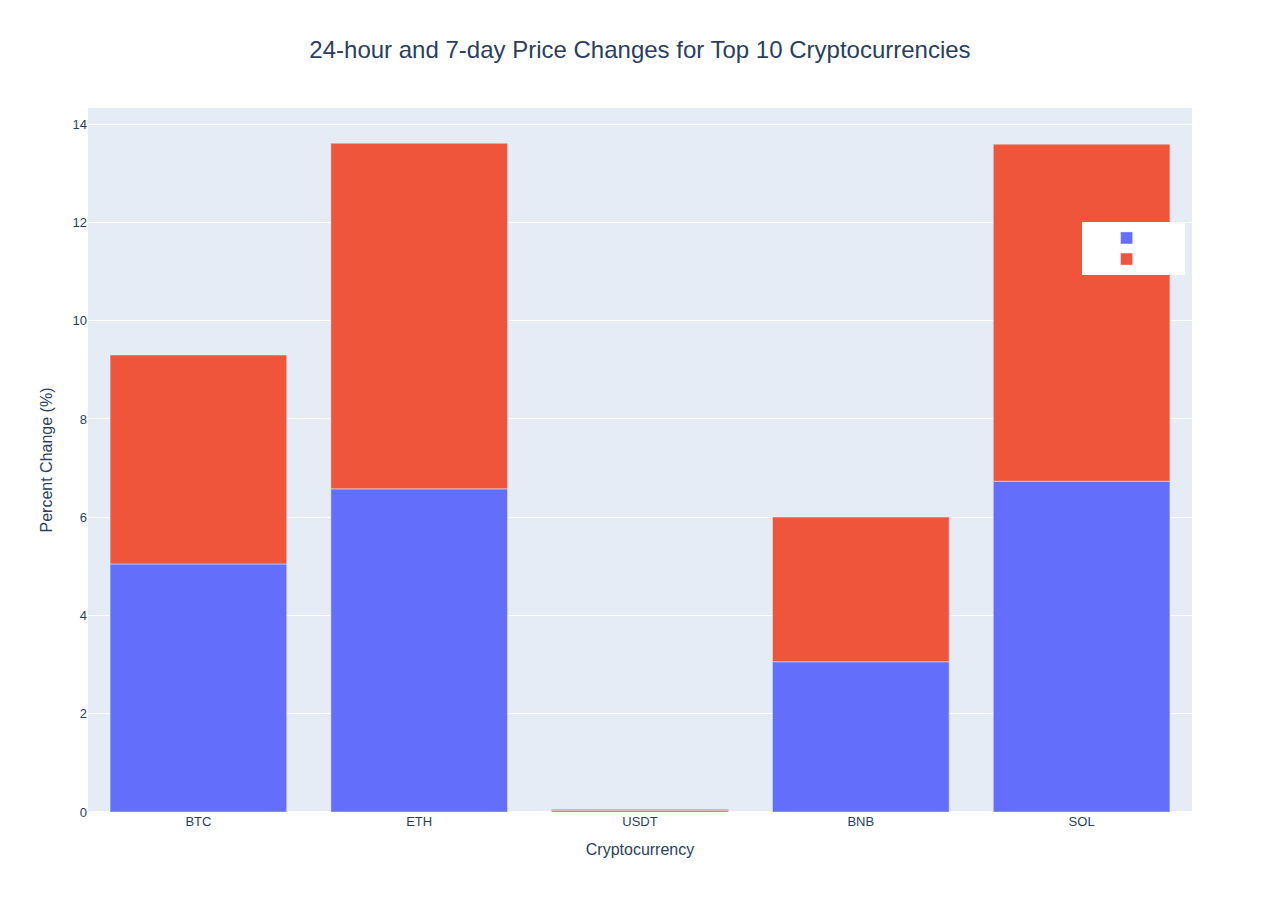
